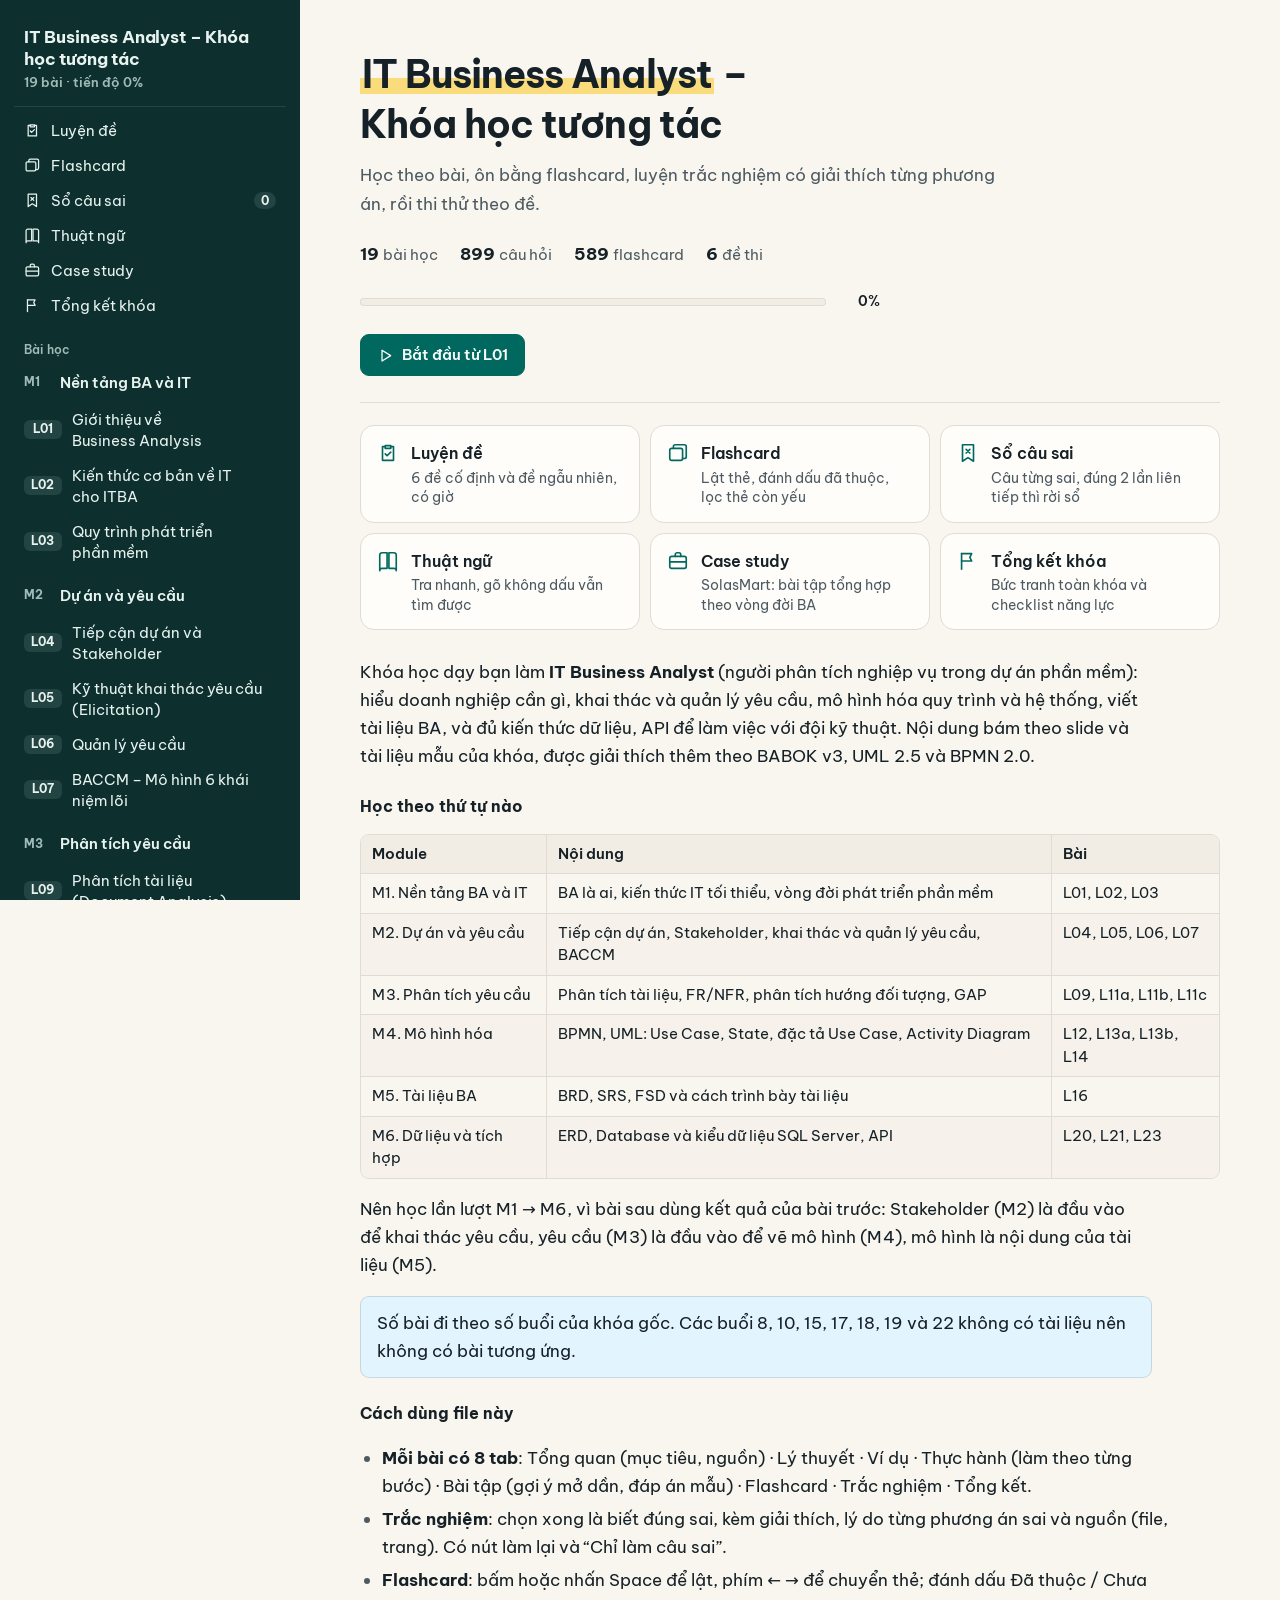
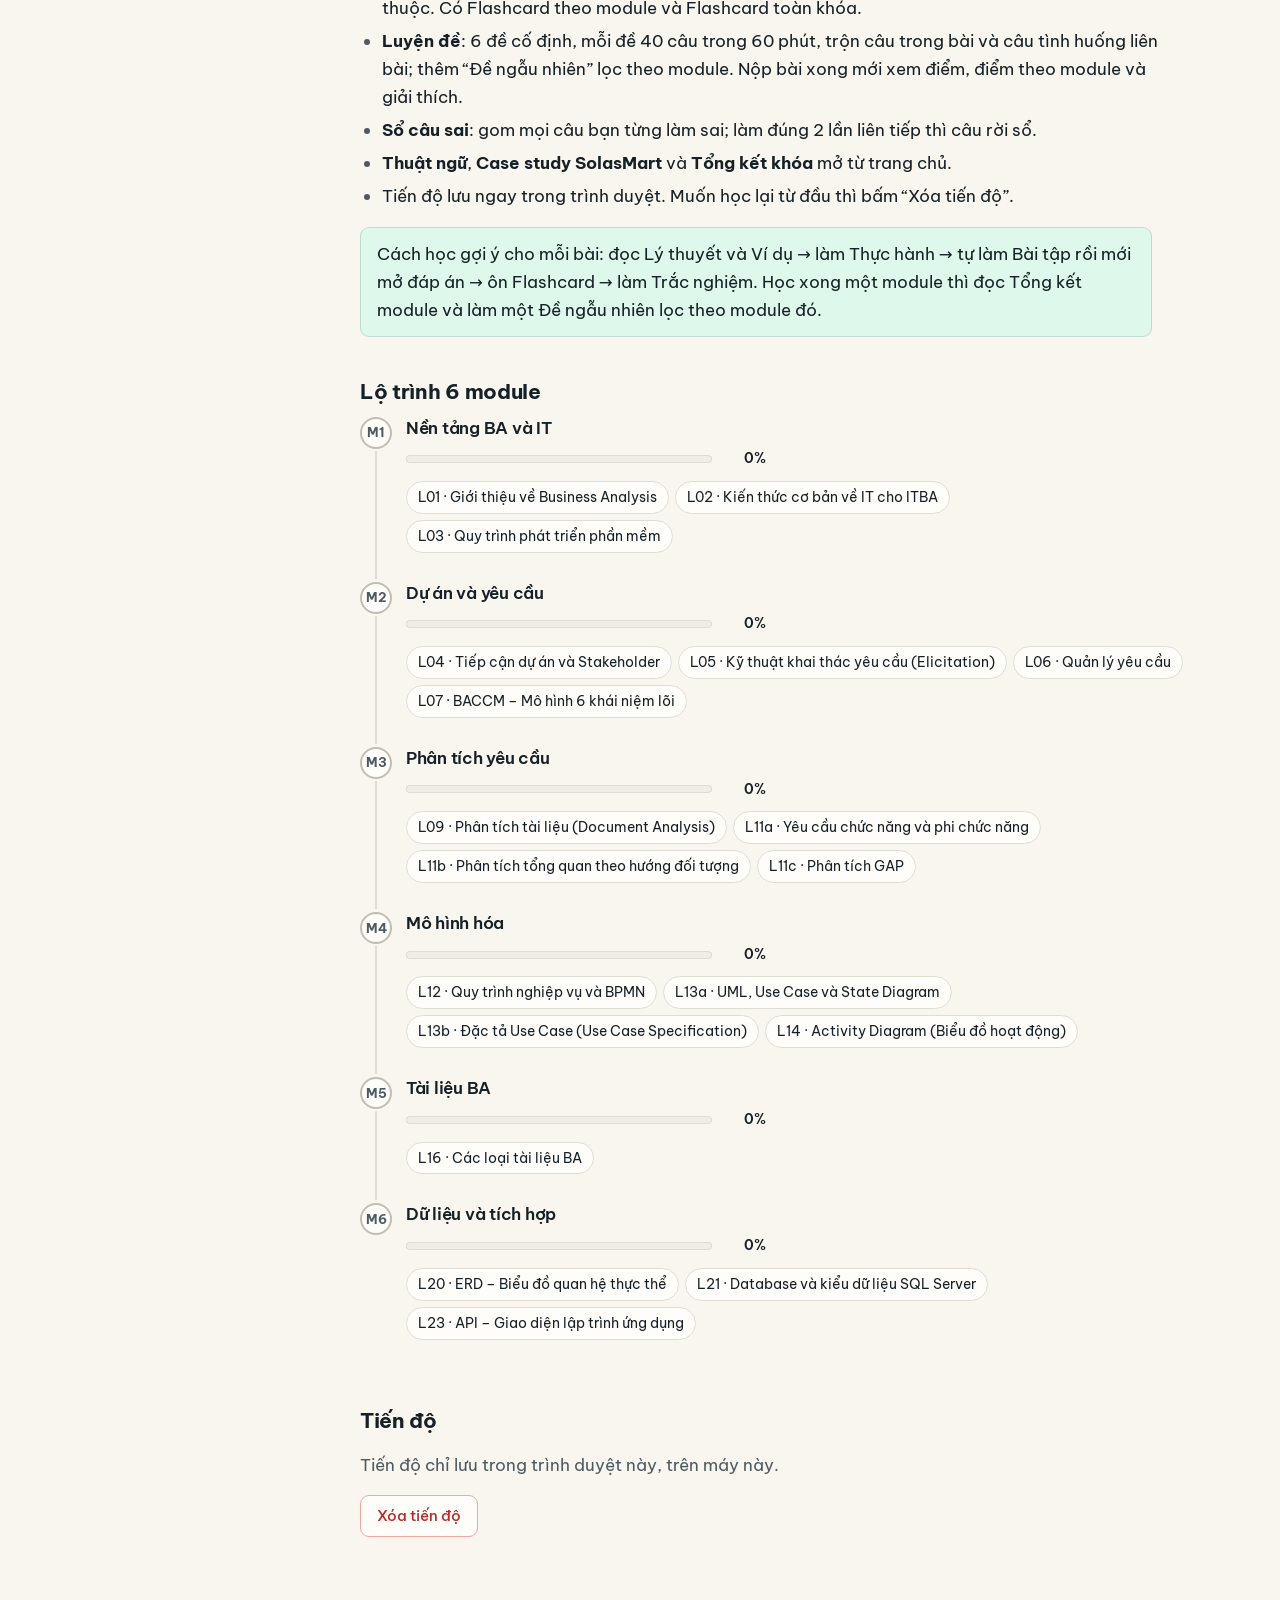
==== result/ITBA-khoa-hoc.html @ 6cdd4566 "Khóa học IT BA: HTML học tương tác 19 bài kèm Nghe giảng Lý thuyết, ví dụ, bài tập, flashcard, trắc " ====
<!doctype html>
<html lang="vi">
<head>
<meta charset="utf-8">
<meta name="viewport" content="width=device-width, initial-scale=1">
<title>IT Business Analyst – Khóa học</title>
<style>
@font-face{font-family:'Be Vietnam Pro';font-style:normal;font-display:swap;font-weight:400;src:url([data-uri]) format('woff2');unicode-range:U+0102-0103,U+0110-0111,U+0128-0129,U+0168-0169,U+01A0-01A1,U+01AF-01B0,U+0300-0301,U+0303-0304,U+0308-0309,U+0323,U+0329,U+1EA0-1EF9,U+20AB}
@font-face{font-family:'Be Vietnam Pro';font-style:normal;font-display:swap;font-weight:400;src:url([data-uri]) format('woff2');unicode-range:U+0100-02BA,U+02BD-02C5,U+02C7-02CC,U+02CE-02D7,U+02DD-02FF,U+0304,U+0308,U+0329,U+1D00-1DBF,U+1E00-1E9F,U+1EF2-1EFF,U+2020,U+20A0-20AB,U+20AD-20C0,U+2113,U+2C60-2C7F,U+A720-A7FF}
@font-face{font-family:'Be Vietnam Pro';font-style:normal;font-display:swap;font-weight:400;src:url([data-uri]) format('woff2');unicode-range:U+0000-00FF,U+0131,U+0152-0153,U+02BB-02BC,U+02C6,U+02DA,U+02DC,U+0304,U+0308,U+0329,U+2000-206F,U+20AC,U+2122,U+2191,U+2193,U+2212,U+2215,U+FEFF,U+FFFD}
@font-face{font-family:'Be Vietnam Pro';font-style:normal;font-display:swap;font-weight:500;src:url([data-uri]) format('woff2');unicode-range:U+0102-0103,U+0110-0111,U+0128-0129,U+0168-0169,U+01A0-01A1,U+01AF-01B0,U+0300-0301,U+0303-0304,U+0308-0309,U+0323,U+0329,U+1EA0-1EF9,U+20AB}
@font-face{font-family:'Be Vietnam Pro';font-style:normal;font-display:swap;font-weight:500;src:url([data-uri]) format('woff2');unicode-range:U+0100-02BA,U+02BD-02C5,U+02C7-02CC,U+02CE-02D7,U+02DD-02FF,U+0304,U+0308,U+0329,U+1D00-1DBF,U+1E00-1E9F,U+1EF2-1EFF,U+2020,U+20A0-20AB,U+20AD-20C0,U+2113,U+2C60-2C7F,U+A720-A7FF}
@font-face{font-family:'Be Vietnam Pro';font-style:normal;font-display:swap;font-weight:500;src:url([data-uri]) format('woff2');unicode-range:U+0000-00FF,U+0131,U+0152-0153,U+02BB-02BC,U+02C6,U+02DA,U+02DC,U+0304,U+0308,U+0329,U+2000-206F,U+20AC,U+2122,U+2191,U+2193,U+2212,U+2215,U+FEFF,U+FFFD}
@font-face{font-family:'Be Vietnam Pro';font-style:normal;font-display:swap;font-weight:600;src:url([data-uri]) format('woff2');unicode-range:U+0102-0103,U+0110-0111,U+0128-0129,U+0168-0169,U+01A0-01A1,U+01AF-01B0,U+0300-0301,U+0303-0304,U+0308-0309,U+0323,U+0329,U+1EA0-1EF9,U+20AB}
@font-face{font-family:'Be Vietnam Pro';font-style:normal;font-display:swap;font-weight:600;src:url([data-uri]) format('woff2');unicode-range:U+0100-02BA,U+02BD-02C5,U+02C7-02CC,U+02CE-02D7,U+02DD-02FF,U+0304,U+0308,U+0329,U+1D00-1DBF,U+1E00-1E9F,U+1EF2-1EFF,U+2020,U+20A0-20AB,U+20AD-20C0,U+2113,U+2C60-2C7F,U+A720-A7FF}
@font-face{font-family:'Be Vietnam Pro';font-style:normal;font-display:swap;font-weight:600;src:url([data-uri]) format('woff2');unicode-range:U+0000-00FF,U+0131,U+0152-0153,U+02BB-02BC,U+02C6,U+02DA,U+02DC,U+0304,U+0308,U+0329,U+2000-206F,U+20AC,U+2122,U+2191,U+2193,U+2212,U+2215,U+FEFF,U+FFFD}
@font-face{font-family:'Be Vietnam Pro';font-style:normal;font-display:swap;font-weight:700;src:url([data-uri]) format('woff2');unicode-range:U+0102-0103,U+0110-0111,U+0128-0129,U+0168-0169,U+01A0-01A1,U+01AF-01B0,U+0300-0301,U+0303-0304,U+0308-0309,U+0323,U+0329,U+1EA0-1EF9,U+20AB}
@font-face{font-family:'Be Vietnam Pro';font-style:normal;font-display:swap;font-weight:700;src:url([data-uri]) format('woff2');unicode-range:U+0100-02BA,U+02BD-02C5,U+02C7-02CC,U+02CE-02D7,U+02DD-02FF,U+0304,U+0308,U+0329,U+1D00-1DBF,U+1E00-1E9F,U+1EF2-1EFF,U+2020,U+20A0-20AB,U+20AD-20C0,U+2113,U+2C60-2C7F,U+A720-A7FF}
@font-face{font-family:'Be Vietnam Pro';font-style:normal;font-display:swap;font-weight:700;src:url([data-uri]) format('woff2');unicode-range:U+0000-00FF,U+0131,U+0152-0153,U+02BB-02BC,U+02C6,U+02DA,U+02DC,U+0304,U+0308,U+0329,U+2000-206F,U+20AC,U+2122,U+2191,U+2193,U+2212,U+2215,U+FEFF,U+FFFD}

:root{
  color-scheme:light;
  --font:'Be Vietnam Pro',system-ui,-apple-system,"Segoe UI",Roboto,Arial,sans-serif;
  --bg:oklch(97.4% .01 85);--surface:oklch(99.5% .004 85);--sunk:oklch(94.8% .013 85);
  --fg:oklch(24% .02 235);--muted:oklch(46% .02 235);--line:oklch(89.5% .013 85);--line-strong:oklch(80% .016 85);
  --primary:oklch(46% .09 185);--primary-hover:oklch(40% .09 185);--primary-fg:oklch(99% .005 185);--primary-soft:oklch(94% .03 185);
  --rail:oklch(28.5% .04 192);--rail-fg:oklch(95.5% .012 180);--rail-muted:oklch(77% .03 185);--rail-line:oklch(36% .04 192);
  --rail-hover:oklch(33% .045 192);--rail-active:oklch(38.5% .055 189);
  --mark:oklch(90% .12 92);--mark-fg:inherit;--mark-strong:oklch(78% .15 78);
  --ok:oklch(48% .12 150);--ok-bg:oklch(95.5% .04 150);--ok-line:oklch(76% .1 150);
  --bad:oklch(51% .17 27);--bad-bg:oklch(96% .028 27);--bad-line:oklch(80% .09 27);
  --note-bg:oklch(95.6% .022 230);--tip-bg:oklch(95.6% .032 165);--warn-bg:oklch(95.8% .05 85);
  --focus:oklch(63% .16 58);
  --shadow:0 1px 2px oklch(30% .02 235 / .06),0 6px 18px -6px oklch(30% .02 235 / .12);
  --shadow-lg:0 2px 4px oklch(30% .02 235 / .06),0 18px 40px -12px oklch(30% .02 235 / .22);
  --r:14px;--r-sm:9px;--ease:cubic-bezier(.16,1,.3,1);
}
@media (prefers-color-scheme:dark){:root{
  color-scheme:dark;
  --bg:oklch(18.5% .013 210);--surface:oklch(22.5% .015 210);--sunk:oklch(16.5% .012 210);
  --fg:oklch(93.5% .01 200);--muted:oklch(73% .016 200);--line:oklch(31% .016 210);--line-strong:oklch(41% .02 210);
  --primary:oklch(76% .1 183);--primary-hover:oklch(82% .1 183);--primary-fg:oklch(19% .03 195);--primary-soft:oklch(30% .045 190);
  --rail:oklch(14.8% .018 200);--rail-fg:oklch(93% .012 185);--rail-muted:oklch(70% .025 190);--rail-line:oklch(24% .025 200);
  --rail-hover:oklch(21% .03 195);--rail-active:oklch(26.5% .045 190);
  --mark:oklch(46% .09 85);--mark-fg:oklch(97% .02 90);--mark-strong:oklch(80% .14 82);
  --ok:oklch(78% .13 150);--ok-bg:oklch(27% .05 152);--ok-line:oklch(46% .09 150);
  --bad:oklch(76% .13 27);--bad-bg:oklch(28% .055 27);--bad-line:oklch(49% .11 27);
  --note-bg:oklch(26.5% .03 232);--tip-bg:oklch(26.5% .035 168);--warn-bg:oklch(28.5% .045 82);
  --focus:oklch(80% .15 75);
  --shadow:0 1px 2px oklch(0% 0 0 / .3),0 8px 20px -8px oklch(0% 0 0 / .45);
  --shadow-lg:0 2px 6px oklch(0% 0 0 / .35),0 24px 48px -16px oklch(0% 0 0 / .6);
}}
*{box-sizing:border-box}
html{-webkit-text-size-adjust:100%;scrollbar-color:var(--line-strong) transparent}
body{margin:0;background:var(--bg);color:var(--fg);font:400 16.5px/1.7 var(--font);font-feature-settings:"kern";-webkit-font-smoothing:antialiased;caret-color:var(--primary);accent-color:var(--primary)}
::selection{background:var(--mark);color:var(--mark-fg)}
a{color:var(--primary);text-underline-offset:.2em;text-decoration-thickness:1px}
a:hover{color:var(--primary-hover)}
:focus-visible{outline:2.5px solid var(--focus);outline-offset:2px;border-radius:6px}
[tabindex="-1"]:focus{outline:none}
button,input,select{font:inherit;color:inherit}
h1,h2,h3{line-height:1.3;text-wrap:balance;letter-spacing:-.015em}
h1{font-size:clamp(1.6rem,1.2rem + 1.4vw,2.1rem);font-weight:700;margin:.15em 0 .35em;letter-spacing:-.025em}
h2{font-size:1.3rem;font-weight:700;margin:2em 0 .55em}
h3{font-size:1.08rem;font-weight:600;margin:1.5em 0 .4em}
p,li{text-wrap:pretty}
svg.i{width:1.15em;height:1.15em;flex:none;vertical-align:-.2em;fill:none;stroke:currentColor;stroke-width:1.8;stroke-linecap:round;stroke-linejoin:round}
.tnum,.pct,.pc,.timer{font-variant-numeric:tabular-nums}

/* ---------- khung ---------- */
.layout{display:grid;grid-template-columns:300px minmax(0,1fr);min-height:100vh}
#side{background:var(--rail);color:var(--rail-fg);padding:20px 14px 48px;position:sticky;top:0;height:100vh;overflow-y:auto;font-size:14.5px;line-height:1.45;scrollbar-color:var(--rail-line) transparent}
#side a{display:flex;align-items:center;gap:10px;padding:7px 10px;border-radius:var(--r-sm);color:var(--rail-fg);text-decoration:none;transition:background .15s}
#side a:hover{background:var(--rail-hover)}
#side a[aria-current]{background:var(--rail-active);font-weight:600}
#side a[aria-current] .lid{background:var(--mark-strong);color:oklch(22% .03 80)}
#side .brand{display:block;padding:6px 10px 14px;margin-bottom:6px;border-bottom:1px solid var(--rail-line);border-radius:0}
#side .brand b{display:block;font-size:17px;line-height:1.3;letter-spacing:-.01em}
#side .brand small{display:block;color:var(--rail-muted);font-size:13px;margin-top:3px}
#side .brand[aria-current]{background:none}
#side .grp{margin:18px 10px 6px;font-size:12px;font-weight:600;letter-spacing:.02em;color:var(--rail-muted)}
#side ul{list-style:none;margin:2px 0 8px;padding:0}
#side .mod{margin-top:4px}
#side .mod>a{font-weight:600;color:var(--rail-fg)}
#side .mid{font-size:12px;font-weight:700;color:var(--rail-muted);min-width:2.2em}
#side .lid{flex:none;font-size:11.5px;font-weight:700;padding:1px 6px;border-radius:6px;background:var(--rail-line);color:var(--rail-fg);min-width:3.3em;text-align:center}
#side .lt{flex:1;min-width:0}
#side .pc{flex:none;font-size:12px;color:var(--rail-muted)}
#side .pc.full{color:var(--mark-strong)}
#side .cnt{margin-left:auto;font-size:12px;font-weight:700;padding:0 7px;border-radius:99px;background:var(--rail-line)}
#side .cnt.hot{background:var(--mark-strong);color:oklch(22% .03 80)}
#side li.dim{padding:7px 10px;color:var(--rail-muted);font-style:italic}
main{padding:36px 48px 96px;min-width:0;overflow-wrap:break-word}
.wrap{max-width:860px;margin:0 auto}
.topbar,.scrim{display:none}
@media (max-width:959px){
  .layout{display:block}
  .topbar{display:flex;align-items:center;gap:12px;padding:8px 16px;background:var(--rail);color:var(--rail-fg);position:sticky;top:0;z-index:15}
  .topbar .btn{background:transparent;color:var(--rail-fg);border-color:var(--rail-line);flex:none;white-space:nowrap}
  .topbar b{white-space:nowrap;overflow:hidden;text-overflow:ellipsis;font-size:15px}
  #side{position:fixed;inset:0 auto 0 0;width:min(330px,88vw);z-index:30;transform:translateX(-105%);visibility:hidden;transition:transform .25s var(--ease),visibility .25s}
  body.nav-open #side{transform:none;visibility:visible;box-shadow:var(--shadow-lg)}
  body.nav-open .scrim{display:block;position:fixed;inset:0;z-index:20;background:oklch(15% .02 200 / .45)}
  main{padding:20px 16px 72px}
}
.muted{color:var(--muted)}
.small{font-size:14px}
.crumb{margin:0 0 2px;font-size:14px;color:var(--muted)}
.crumb a{color:var(--muted)}
.row{display:flex;flex-wrap:wrap;gap:8px;align-items:center;margin:14px 0}

/* ---------- nút ---------- */
.btn{display:inline-flex;align-items:center;justify-content:center;gap:8px;min-height:42px;padding:8px 16px;border:1px solid var(--line-strong);border-radius:var(--r-sm);background:var(--surface);color:var(--fg);cursor:pointer;text-decoration:none;font-size:15px;font-weight:500;line-height:1.25;transition:background .15s,border-color .15s,transform .1s}
.btn:hover:not(:disabled){border-color:var(--primary);color:var(--fg)}
.btn:active:not(:disabled){transform:translateY(1px)}
.btn.primary{background:var(--primary);color:var(--primary-fg);border-color:var(--primary);font-weight:600}
.btn.primary:hover:not(:disabled){background:var(--primary-hover);border-color:var(--primary-hover);color:var(--primary-fg)}
.btn[aria-pressed=true]{background:var(--primary-soft);border-color:var(--primary);font-weight:600}
.btn.ok{color:var(--ok);border-color:var(--ok-line)}
.btn.ok:hover:not(:disabled){background:var(--ok-bg);border-color:var(--ok)}
.btn.bad,.btn.danger{color:var(--bad);border-color:var(--bad-line)}
.btn.bad:hover:not(:disabled),.btn.danger:hover:not(:disabled){background:var(--bad-bg);border-color:var(--bad)}
.btn:disabled{opacity:.45;cursor:default}
.btn.ghost{border-color:transparent;background:transparent}

/* ---------- khối ---------- */
.card{background:var(--surface);border:1px solid var(--line);border-radius:var(--r);padding:20px 22px;margin:16px 0}
.card>h2:first-child,.card>h3:first-child{margin-top:0}
.tag{display:inline-flex;align-items:center;font-size:12.5px;font-weight:600;line-height:1.7;padding:0 9px;border-radius:99px;background:var(--sunk);color:var(--muted);vertical-align:middle;white-space:nowrap}
.tag.lv-apdung{background:var(--warn-bg);color:var(--fg)}
.lbl{margin:0 0 6px;font-size:13px;font-weight:600;color:var(--muted)}
.src{font-size:13.5px;color:var(--muted);margin:12px 0 0}
.prog{display:flex;align-items:center;gap:12px}
.pbar{flex:1;height:8px;background:var(--sunk);border-radius:99px;overflow:hidden;min-width:60px;box-shadow:inset 0 0 0 1px var(--line)}
.pbar span{display:block;height:100%;background:var(--primary);border-radius:99px;transition:width .6s var(--ease)}
.pct{font-size:14px;font-weight:600;min-width:3em;text-align:right}

/* trang chủ */
.hero{padding:8px 0 26px;border-bottom:1px solid var(--line);margin-bottom:8px}
.hero h1{font-size:clamp(1.8rem,1.3rem + 1.6vw,2.4rem);max-width:24ch;margin-bottom:.3em}
.hero h1 mark{background:linear-gradient(transparent 58%,var(--mark) 58%,var(--mark) 92%,transparent 92%);color:inherit;padding:0 .05em}
.hero .lead{font-size:1.08rem;color:var(--muted);max-width:60ch;margin:0 0 20px}
.hero .prog{max-width:520px;margin:0 0 20px}
.hero .stats{display:flex;flex-wrap:wrap;gap:6px 22px;margin:0 0 22px;padding:0;list-style:none;font-size:14.5px;color:var(--muted)}
.hero .stats b{color:var(--fg);font-size:1.05rem;margin-right:4px}
.tools{display:grid;grid-template-columns:repeat(auto-fill,minmax(220px,1fr));gap:10px;margin:22px 0 6px}
.tools a{display:grid;grid-template-columns:auto 1fr;gap:2px 12px;align-items:start;padding:14px 16px;border:1px solid var(--line);border-radius:var(--r);background:var(--surface);text-decoration:none;color:var(--fg);transition:border-color .15s,box-shadow .2s,transform .2s var(--ease)}
.tools a:hover{border-color:var(--primary);box-shadow:var(--shadow);transform:translateY(-1px);color:var(--fg)}
.tools svg.i{grid-row:span 2;width:22px;height:22px;margin-top:2px;color:var(--primary)}
.tools b{font-weight:600;font-size:15.5px}
.tools span{font-size:13.5px;color:var(--muted);line-height:1.45}
.road{list-style:none;margin:8px 0 0;padding:0;position:relative}
.road>li{position:relative;padding:0 0 26px 46px}
.road>li::before{content:"";position:absolute;left:15px;top:34px;bottom:0;width:2px;background:var(--line)}
.road>li:last-child::before{display:none}
.road .dot{position:absolute;left:0;top:0;width:32px;height:32px;border-radius:50%;display:grid;place-items:center;font-size:12.5px;font-weight:700;background:var(--surface);border:2px solid var(--line-strong);color:var(--muted)}
.road .dot.go{border-color:var(--primary);color:var(--primary)}
.road .dot.full{background:var(--primary);border-color:var(--primary);color:var(--primary-fg)}
.road h3{margin:3px 0 8px;font-size:1.08rem}
.road h3 a{color:var(--fg);text-decoration:none}
.road h3 a:hover{color:var(--primary)}
.road .prog{max-width:360px;margin-bottom:10px}
.chips{display:flex;flex-wrap:wrap;gap:6px;margin:0;padding:0;list-style:none}
.chips a,.chips span{display:inline-flex;align-items:center;gap:6px;padding:4px 11px;border:1px solid var(--line);border-radius:99px;font-size:13.5px;text-decoration:none;color:var(--fg);background:var(--surface)}
.chips a:hover{border-color:var(--primary)}
.chips b{font-size:12px;color:var(--muted)}
.chips a.full b{color:var(--ok)}
.resume{display:flex;flex-wrap:wrap;gap:10px;align-items:center}

/* trang bài */
.lhead{margin-bottom:6px}
.lhead h1 .lidb{display:inline-block;font-size:.55em;vertical-align:.3em;padding:2px 9px;border-radius:8px;background:var(--mark);color:var(--mark-fg);margin-right:6px;letter-spacing:0;font-weight:700}
.meta{display:flex;flex-wrap:wrap;gap:4px 16px;margin:0;font-size:14px;color:var(--muted)}
.tabs{display:flex;gap:2px;margin:20px 0 26px;border-bottom:1px solid var(--line);overflow-x:auto;scrollbar-width:none;position:sticky;top:0;z-index:6;background:var(--bg)}
.tabs::-webkit-scrollbar{display:none}
.tabs a{flex:none;display:inline-flex;align-items:center;gap:6px;padding:10px 9px 11px;text-decoration:none;color:var(--muted);font-size:14.5px;font-weight:500;border-bottom:2.5px solid transparent;margin-bottom:-1px;white-space:nowrap}
.tabs a:hover{color:var(--fg)}
.tabs a[aria-current]{color:var(--fg);border-bottom-color:var(--primary);font-weight:600}
.tabs small{font-size:11.5px;font-weight:600;padding:0 6px;border-radius:99px;background:var(--sunk);color:var(--muted)}
@media (max-width:959px){.tabs{position:static}}

/* nội dung bài */
.prose>:first-child{margin-top:0}
.prose>:last-child{margin-bottom:0}
.prose p,.prose li{max-width:72ch}
.prose ul,.prose ol{padding-left:1.35em}
.prose li{margin:.3em 0}
.prose li::marker{color:var(--muted)}
.prose h4{font-size:1rem;margin:1.4em 0 .4em}
.prose h5{font-size:.95rem;margin:1.2em 0 .3em;color:var(--muted)}
.prose table{border-collapse:separate;border-spacing:0;width:100%;font-size:14.5px;line-height:1.55;border:1px solid var(--line);border-radius:var(--r-sm);overflow:hidden}
.prose th,.prose td{padding:8px 11px;text-align:left;vertical-align:top;border-bottom:1px solid var(--line);border-right:1px solid var(--line)}
.prose tr>:last-child{border-right:0}
.prose tbody tr:last-child>*,.prose table>tr:last-child>*{border-bottom:0}
.prose th{background:var(--sunk);font-weight:600}
.prose tbody tr:nth-child(even) td{background:color-mix(in oklch,var(--sunk) 45%,transparent)}
.tw{overflow-x:auto;margin:14px 0}
.prose pre{overflow-x:auto;background:var(--sunk);border:1px solid var(--line);padding:12px 14px;border-radius:var(--r-sm);font-size:13.5px;line-height:1.55}
.prose code{font-family:ui-monospace,"Cascadia Code",Consolas,monospace;font-size:.88em;background:var(--sunk);padding:.1em .35em;border-radius:5px}
.prose pre code{background:none;padding:0}
.prose blockquote{margin:14px 0;padding:10px 16px;background:var(--sunk);border-radius:var(--r-sm);color:var(--muted);font-style:italic}
.prose :is(p,div,ul,ol,blockquote).note,.prose :is(p,div,ul,ol,blockquote).tip,.prose :is(p,div,ul,ol,blockquote).warn,.prose div.key,.prose p.key{padding:12px 16px;border-radius:var(--r-sm);border:1px solid transparent}
.prose :is(p,div,ul,ol,blockquote).note{background:var(--note-bg);border-color:color-mix(in oklch,var(--note-bg) 70%,var(--fg) 12%)}
.prose :is(p,div,ul,ol,blockquote).tip{background:var(--tip-bg);border-color:color-mix(in oklch,var(--tip-bg) 70%,var(--fg) 12%)}
.prose :is(p,div,ul,ol,blockquote).warn{background:var(--warn-bg);border-color:color-mix(in oklch,var(--warn-bg) 70%,var(--fg) 14%)}
.prose div.key,.prose p.key{background:var(--warn-bg);font-weight:500}
.prose :is(ul,ol):is(.note,.tip,.warn,.key){padding-left:2.2em}
mark,span.key,b.key,strong.key,em.key{background:linear-gradient(transparent 12%,var(--mark) 12%,var(--mark) 90%,transparent 90%);color:var(--mark-fg);padding:0 .15em;border-radius:2px}
figure{margin:22px 0;text-align:center}
figure img{max-width:100%;height:auto;border-radius:var(--r-sm);border:1px solid var(--line);background:#fff;box-shadow:var(--shadow)}
figure.noimg img{display:none}
figcaption{font-size:13.5px;color:var(--muted);margin-top:8px}
.sec{padding-bottom:6px}
.sec+.sec{border-top:1px solid var(--line);margin-top:30px;padding-top:2px}
.sec>h2{margin-top:1.1em}
.ex{position:relative}
.ex .done-badge{display:none}
.ex.done .done-badge{display:inline-flex;align-items:center;gap:5px;font-size:12.5px;font-weight:600;color:var(--ok);background:var(--ok-bg);padding:1px 9px;border-radius:99px;margin-left:8px;vertical-align:middle}
.ex.done{border-color:var(--ok-line)}
.hint,.answer{border-radius:var(--r-sm);padding:12px 16px;margin:12px 0}
.hint{background:var(--note-bg)}
.answer{background:var(--tip-bg)}
.steps{counter-reset:s;list-style:none;padding-left:0!important}
.steps li{counter-increment:s;position:relative;padding-left:40px;margin:12px 0}
.steps li::before{content:counter(s);position:absolute;left:0;top:.1em;width:26px;height:26px;border-radius:50%;background:var(--primary-soft);color:var(--primary);font-size:13px;font-weight:700;display:grid;place-items:center}

/* ---------- trắc nghiệm ---------- */
.qbar{position:sticky;top:46px;z-index:5;background:var(--bg);border-bottom:1px solid var(--line);padding:8px 0;display:flex;flex-wrap:wrap;gap:6px 16px;align-items:center;justify-content:space-between}
.qbar .row{margin:0}
.score{margin:0;font-weight:600;font-size:15px}
@media (max-width:959px){.qbar{top:58px}}
.q{background:var(--surface);border:1px solid var(--line);border-radius:var(--r);padding:18px 22px 20px;margin:18px 0;transition:border-color .2s}
.q.is-ok{border-color:var(--ok-line)}
.q.is-bad{border-color:var(--bad-line)}
.qhead{display:flex;flex-wrap:wrap;align-items:center;gap:6px;margin:0 0 10px;font-size:14px}
.qhead b{margin-right:6px;font-size:14.5px}
.q>.prose{font-size:1.03rem;font-weight:500}
.opt{display:grid;grid-template-columns:30px minmax(0,1fr);column-gap:12px;align-items:start;width:100%;text-align:left;padding:11px 14px;margin:8px 0;background:var(--surface);color:var(--fg);border:1.5px solid var(--line);border-radius:var(--r-sm);cursor:pointer;line-height:1.5;transition:border-color .15s,background .15s}
.opt:hover:not(:disabled){border-color:var(--primary);background:color-mix(in oklch,var(--primary-soft) 40%,var(--surface))}
.opt .mk{width:28px;height:28px;border-radius:50%;border:1.5px solid var(--line-strong);display:grid;place-items:center;font-weight:700;font-size:13px;color:var(--muted);margin-top:-1px}
.opt .ot{padding-top:1px}
.opt .st{grid-column:2;display:flex;align-items:center;gap:5px;font-size:13.5px;font-weight:600;margin-top:4px}
.opt .st:empty{display:none}
.opt[aria-pressed=true]{border-color:var(--primary);background:var(--primary-soft)}
.opt[aria-pressed=true] .mk{background:var(--primary);border-color:var(--primary);color:var(--primary-fg)}
.opt:disabled{cursor:default}
.opt.right{border-color:var(--ok-line);background:var(--ok-bg)}
.opt.right .mk{background:var(--ok);border-color:var(--ok);color:var(--surface)}
.opt.right .st{color:var(--ok)}
.opt.wrong{border-color:var(--bad-line);background:var(--bad-bg)}
.opt.wrong .mk{background:var(--bad);border-color:var(--bad);color:var(--surface)}
.opt.wrong .st{color:var(--bad)}
.fb .lbl{margin-top:12px}
.fb{margin-top:16px;padding:14px 16px;border-radius:var(--r-sm);background:var(--sunk)}
.verdict{display:flex;align-items:center;gap:8px;font-weight:700;font-size:1.02rem;margin:0 0 6px}
.is-ok .verdict{color:var(--ok)}
.is-bad .verdict{color:var(--bad)}
.why{padding-left:1.2em;margin:4px 0}
.why li{margin:6px 0}
.msg{display:flex;align-items:center;gap:6px;font-weight:600;color:var(--bad);margin:0}
.msg:empty{display:none}
.note2{font-size:13.5px;font-weight:600;margin:10px 0 0;color:var(--muted)}
.only-wrong .q.is-ok{display:none}
.exambar{position:sticky;top:0;z-index:5;display:flex;flex-wrap:wrap;gap:8px 18px;align-items:center;background:var(--bg);padding:10px 0;border-bottom:1px solid var(--line)}
@media (max-width:959px){.exambar{top:58px}}
.timer{display:inline-flex;align-items:center;gap:6px;font-weight:700;font-size:1.15rem}
.timer.low{color:var(--bad)}
.answered{color:var(--muted)}
.exambar .btn{margin-left:auto}
.big{font-size:2.2rem;font-weight:700;margin:4px 0;letter-spacing:-.02em}
.cards{list-style:none;padding:0;display:grid;grid-template-columns:repeat(auto-fill,minmax(220px,1fr));gap:12px}
.cards .card{margin:0;display:flex;flex-direction:column;gap:6px}
.cards .card h3{margin:0}
.cards .card .btn{margin-top:auto;align-self:flex-start}
fieldset{border:1px solid var(--line);border-radius:var(--r-sm);padding:10px 16px;margin:0 0 12px}
legend{font-weight:600;font-size:14.5px;padding:0 6px}
.chk{display:flex;gap:10px;align-items:flex-start;padding:4px 0;cursor:pointer}
.chk input{margin-top:.38em;width:18px;height:18px;flex:none}
.field{display:flex;flex-wrap:wrap;gap:10px;align-items:center;margin:12px 0;font-weight:500}
.field input,.field select{min-height:42px;padding:8px 12px;border:1px solid var(--line-strong);border-radius:var(--r-sm);background:var(--surface);max-width:100%;font-weight:400}
.field input{flex:1;min-width:0}
.field input:focus,.field select:focus{border-color:var(--primary);outline:none;box-shadow:0 0 0 3px var(--primary-soft)}

/* ---------- flashcard (khoảnh khắc chuyển động duy nhất: lật thẻ) ---------- */
.fc-stage{perspective:1600px;margin:12px 0}
.fc-card{display:grid;cursor:pointer;transform-style:preserve-3d;transition:transform .55s var(--ease);min-height:260px}
.fc-card.flipped{transform:rotateY(180deg)}
.fc-face{grid-area:1/1;backface-visibility:hidden;-webkit-backface-visibility:hidden;background:var(--surface);border:1px solid var(--line);border-radius:18px;padding:26px 28px;display:flex;flex-direction:column;justify-content:center;box-shadow:var(--shadow)}
.fc-face.fc-back{transform:rotateY(180deg);background:linear-gradient(var(--surface),var(--surface)) padding-box;border-color:var(--primary)}
.fc-face .lbl{display:flex;justify-content:space-between;gap:10px}
.fc-front-txt{font-size:clamp(1.35rem,1.1rem + 1vw,1.75rem);font-weight:700;text-align:center;margin:auto 0;letter-spacing:-.015em;text-wrap:balance}
.fc-front-txt+.fc-hint{text-align:center;font-size:13px;color:var(--muted);margin:14px 0 0}
.fc-stat{display:flex;align-items:center;gap:12px;margin:6px 0 0}
.fc-stat .pbar{max-width:220px}
.fc-nav{display:grid;grid-template-columns:auto 1fr auto;gap:8px;align-items:center}
.fc-nav .mid{display:flex;justify-content:center;gap:8px;flex-wrap:wrap}
.kbd{font-size:12.5px;color:var(--muted)}
kbd{font-family:inherit;font-size:12px;font-weight:600;padding:1px 6px;border:1px solid var(--line-strong);border-bottom-width:2px;border-radius:5px;background:var(--surface)}

/* thuật ngữ */
.gl{margin:0}
.gi{padding:12px 0;border-bottom:1px solid var(--line)}
.gi dt{font-weight:600}
.gi dt a{text-decoration:none}
.gi dd{margin:3px 0 0;color:var(--fg)}
.vi{font-weight:400;color:var(--muted)}
.lessons{list-style:none;padding:0}
.lessons li{margin:8px 0}
/* ---------- nghe giảng: sân khấu bảng đen + giọng đọc ---------- */
[hidden]{display:none!important}
.stage{position:relative;background:var(--rail);color:var(--rail-fg);border-radius:18px;overflow:hidden;min-height:min(500px,62vw);padding:26px 32px 74px;box-shadow:var(--shadow-lg);display:grid;scroll-margin-top:64px}
.stage a{color:var(--mark-strong)}
.scene{display:grid;grid-template-rows:auto auto 1fr;gap:4px;min-width:0}
.scene.in{animation:scIn .55s var(--ease)}
@keyframes scIn{from{opacity:0;transform:translateX(22px)}}
.sc-k{margin:0;font-size:13px;font-weight:600;color:var(--rail-muted);display:flex;gap:10px;flex-wrap:wrap}
.sc-h{margin:2px 0 14px;font-size:clamp(1.3rem,1rem + 1.1vw,1.8rem);color:var(--rail-fg);max-width:30ch}
.sc-body{display:grid;gap:26px;align-items:start;min-height:0;padding-top:8px}
.scene.has-img .sc-body{grid-template-columns:minmax(0,1fr) minmax(0,1.15fr)}
.sc-pts{list-style:none;margin:0;padding:0;display:grid;gap:14px;align-content:start}
.sc-pts li{position:relative;padding-left:22px;font-size:clamp(1rem,.92rem + .35vw,1.14rem);line-height:1.5;opacity:0;transform:translateY(10px);transition:opacity .5s var(--ease),transform .5s var(--ease)}
.sc-pts li::before{content:"";position:absolute;left:0;top:.62em;width:9px;height:9px;border-radius:50%;background:var(--rail-line);transition:background .3s}
.sc-pts li.on{opacity:1;transform:none}
.sc-pts li.on::before{background:var(--rail-muted)}
.sc-pts li.now::before{background:var(--mark-strong)}
.sc-pts li.now span{background:linear-gradient(transparent 62%,color-mix(in oklch,var(--mark-strong) 42%,transparent) 62%,color-mix(in oklch,var(--mark-strong) 42%,transparent) 94%,transparent 94%)}
.sc-img{margin:0;display:grid;place-items:center;min-height:0}
.sc-img img{max-width:100%;max-height:340px;object-fit:contain;border-radius:10px;background:#fff;border:0;box-shadow:0 10px 30px -12px oklch(0% 0 0 / .55)}
.cap{position:absolute;left:50%;bottom:16px;transform:translateX(-50%);width:max-content;max-width:calc(100% - 40px);margin:0;padding:6px 14px;border-radius:8px;background:oklch(10% .02 200 / .78);color:oklch(98% 0 0);font-size:15px;line-height:1.45;text-align:center;text-wrap:balance}
.cap:empty{display:none}
.cover{position:absolute;inset:0;z-index:2;display:flex;flex-direction:column;align-items:center;justify-content:center;gap:12px;padding:24px;text-align:center;background:oklch(18% .03 195 / .72);backdrop-filter:blur(3px)}
.cover[hidden]{display:none}
.cover .btn.big{min-height:54px;padding:10px 26px;font-size:1.08rem;border-radius:99px}
.cover .btn.big svg.i{fill:currentColor}
.cover .row{justify-content:center}
.cover p{margin:0;max-width:52ch}
.cover .end-t{font-size:1.4rem;font-weight:700}
.ctl{display:flex;align-items:center;gap:8px;flex-wrap:wrap;margin:12px 0 6px;padding:8px 12px;background:var(--surface);border:1px solid var(--line);border-radius:var(--r)}
.ctl .btn{min-height:40px;padding:6px 10px}
.ctl .pp{width:44px;height:44px;padding:0;border-radius:50%}
.ctl .pp svg.i{fill:currentColor}
.seek{position:relative;flex:1;min-width:150px;display:flex;align-items:center;height:32px}
.seek input{width:100%;margin:0;cursor:pointer}
.seek .tick{position:absolute;top:3px;width:4px;height:9px;border-radius:2px;background:var(--mark-strong);transform:translateX(-50%);pointer-events:none}
.tm{font-size:14px;color:var(--muted);min-width:7.6em;text-align:center}
.ctl select{min-height:40px;padding:4px 8px;border:1px solid var(--line-strong);border-radius:var(--r-sm);background:var(--surface)}
.toc{list-style:none;margin:6px 0 0;padding:0;display:grid;gap:2px}
.toc button{display:flex;align-items:center;gap:12px;width:100%;padding:9px 12px;border:0;border-radius:var(--r-sm);background:none;color:var(--fg);text-align:left;cursor:pointer;font-size:15px;line-height:1.4}
.toc button:hover{background:var(--sunk)}
.toc .now button{background:var(--primary-soft);font-weight:600}
.toc .t{flex:none;min-width:3.2em;font-size:13.5px;color:var(--muted)}
.toc .h{flex:1;min-width:0}
.toc .tag{flex:none}
.pop{position:fixed;inset:0;z-index:40;display:grid;place-items:center;padding:16px;background:oklch(15% .02 200 / .55)}
.pop[hidden]{display:none}
.pop-box{width:min(740px,100%);max-height:calc(100vh - 32px);overflow:auto;background:var(--bg);border-radius:18px;box-shadow:var(--shadow-lg);padding:20px 24px 0;animation:popIn .35s var(--ease)}
@keyframes popIn{from{opacity:0;transform:translateY(14px) scale(.98)}}
.pop-box .lbl{display:flex;align-items:center;gap:8px;font-size:14px;color:var(--primary)}
.pop-box .q{margin:12px 0}
.pop-foot{position:sticky;bottom:0;display:flex;justify-content:flex-end;gap:8px;padding:12px 0 16px;background:var(--bg);border-top:1px solid var(--line)}
.pop-foot .btn svg.i{fill:currentColor}
@media (max-width:700px){
  .stage{min-height:0;padding:18px 18px 70px;scroll-margin-top:72px}
  .scene.has-img .sc-body{grid-template-columns:1fr;gap:18px}
  .sc-img img{max-height:200px}
  .seek{order:-1;flex-basis:100%}
  .ctl{gap:2px;padding:6px}
  .ctl .btn{padding:6px 6px}
  .ctl select{padding:4px 2px}
  .tm{min-width:0;margin-right:auto;font-size:13px}
  .lsn .kbd{display:none}
  .pop{padding:0;align-items:end}
  .pop-box{border-radius:18px 18px 0 0;max-height:92vh;padding:16px 16px 0}
}
@media (prefers-reduced-motion:reduce){*,*::before,*::after{transition:none!important;animation:none!important}}
@media print{#side,.topbar,.tabs,.qbar,.row,.ctl,.cover,.pop{display:none!important}.layout{display:block}}
</style>
</head>
<body>
<div class="topbar"><button class="btn" id="navbtn" aria-expanded="false" aria-controls="side"><svg class="i" viewBox="0 0 24 24" aria-hidden="true"><path d="M4 6h16M4 12h16M4 18h16"/></svg>Mục lục</button><b id="toptitle"></b></div>
<div class="layout">
  <nav id="side" aria-label="Mục lục khóa học"></nav>
  <main id="main"></main>
</div>
<div class="scrim" id="scrim"></div>
<noscript><p>Cần bật JavaScript để dùng khóa học.</p></noscript>
<script>const COURSE = {"course":{"title":"IT Business Analyst – Khóa học tương tác","intro_html":"<p>Khóa học dạy bạn làm <b>IT Business Analyst<\/b> (người phân tích nghiệp vụ trong dự án phần mềm): hiểu doanh nghiệp cần gì, khai thác và quản lý yêu cầu, mô hình hóa quy trình và hệ thống, viết tài liệu BA, và đủ kiến thức dữ liệu, API để làm việc với đội kỹ thuật. Nội dung bám theo slide và tài liệu mẫu của khóa, được giải thích thêm theo BABOK v3, UML 2.5 và BPMN 2.0.<\/p><h4>Học theo thứ tự nào<\/h4><table><thead><tr><th>Module<\/th><th>Nội dung<\/th><th>Bài<\/th><\/tr><\/thead><tbody><tr><td>M1. Nền tảng BA và IT<\/td><td>BA là ai, kiến thức IT tối thiểu, vòng đời phát triển phần mềm<\/td><td>L01, L02, L03<\/td><\/tr><tr><td>M2. Dự án và yêu cầu<\/td><td>Tiếp cận dự án, Stakeholder, khai thác và quản lý yêu cầu, BACCM<\/td><td>L04, L05, L06, L07<\/td><\/tr><tr><td>M3. Phân tích yêu cầu<\/td><td>Phân tích tài liệu, FR/NFR, phân tích hướng đối tượng, GAP<\/td><td>L09, L11a, L11b, L11c<\/td><\/tr><tr><td>M4. Mô hình hóa<\/td><td>BPMN, UML: Use Case, State, đặc tả Use Case, Activity Diagram<\/td><td>L12, L13a, L13b, L14<\/td><\/tr><tr><td>M5. Tài liệu BA<\/td><td>BRD, SRS, FSD và cách trình bày tài liệu<\/td><td>L16<\/td><\/tr><tr><td>M6. Dữ liệu và tích hợp<\/td><td>ERD, Database và kiểu dữ liệu SQL Server, API<\/td><td>L20, L21, L23<\/td><\/tr><\/tbody><\/table><p>Nên học lần lượt M1 → M6, vì bài sau dùng kết quả của bài trước: Stakeholder (M2) là đầu vào để khai thác yêu cầu, yêu cầu (M3) là đầu vào để vẽ mô hình (M4), mô hình là nội dung của tài liệu (M5).<\/p><p class=\"note\">Số bài đi theo số buổi của khóa gốc. Các buổi 8, 10, 15, 17, 18, 19 và 22 không có tài liệu nên không có bài tương ứng.<\/p><h4>Cách dùng file này<\/h4><ul><li><b>Mỗi bài có 8 tab<\/b>: Tổng quan (mục tiêu, nguồn) · Lý thuyết · Ví dụ · Thực hành (làm theo từng bước) · Bài tập (gợi ý mở dần, đáp án mẫu) · Flashcard · Trắc nghiệm · Tổng kết.<\/li><li><b>Trắc nghiệm<\/b>: chọn xong là biết đúng sai, kèm giải thích, lý do từng phương án sai và nguồn (file, trang). Có nút làm lại và “Chỉ làm câu sai”.<\/li><li><b>Flashcard<\/b>: bấm hoặc nhấn Space để lật, phím ← → để chuyển thẻ; đánh dấu Đã thuộc / Chưa thuộc. Có Flashcard theo module và Flashcard toàn khóa.<\/li><li><b>Luyện đề<\/b>: 6 đề cố định, mỗi đề 40 câu trong 60 phút, trộn câu trong bài và câu tình huống liên bài; thêm “Đề ngẫu nhiên” lọc theo module. Nộp bài xong mới xem điểm, điểm theo module và giải thích.<\/li><li><b>Sổ câu sai<\/b>: gom mọi câu bạn từng làm sai; làm đúng 2 lần liên tiếp thì câu rời sổ.<\/li><li><b>Thuật ngữ<\/b>, <b>Case study SolasMart<\/b> và <b>Tổng kết khóa<\/b> mở từ trang chủ.<\/li><li>Tiến độ lưu ngay trong trình duyệt. Muốn học lại từ đầu thì bấm “Xóa tiến độ”.<\/li><\/ul><p class=\"tip\">Cách học gợi ý cho mỗi bài: đọc Lý thuyết và Ví dụ → làm Thực hành → tự làm Bài tập rồi mới mở đáp án → ôn Flashcard → làm Trắc nghiệm. Học xong một module thì đọc Tổng kết module và làm một Đề ngẫu nhiên lọc theo module đó.<\/p>","modules":[{"id":"M1","title":"Nền tảng BA và IT","lessons":["L01","L02","L03"],"summary_html":"<h4>Ý chính<\/h4><ul><li><b>L01<\/b>: theo IIBA, Business Analysis là tạo điều kiện cho thay đổi bằng cách xác định nhu cầu và đề xuất giải pháp mang lại giá trị cho Stakeholder. Ai làm việc đó cũng là BA, không phụ thuộc chức danh. BABOK v3 có 6 knowledge area.<\/li><li><b>L02<\/b>: IT BA không cần code giỏi nhưng phải đọc được mô hình hệ thống (tổng thể, vật lý, logic, chi tiết), hiểu Client – Server, N-Tier, Monolithic/Microservices, zone mạng, IP, DNS, DHCP và các DBMS phổ biến.<\/li><li><b>L03<\/b>: SDLC có 6 bước; BA làm chính ở bước Phân tích và tham gia Kiểm thử. Waterfall hợp yêu cầu ổn định; Agile/Scrum hợp yêu cầu hay đổi, giao theo Sprint.<\/li><\/ul><h4>Các bài nối với nhau thế nào<\/h4><table><thead><tr><th>Bài<\/th><th>Cho bạn<\/th><th>Dùng tiếp ở<\/th><\/tr><\/thead><tbody><tr><td>L01 Giới thiệu BA<\/td><td>Vai trò cầu nối, 6 knowledge area, năng lực lõi<\/td><td>L04 (13 bước tiếp cận dự án dựa trên 6 knowledge area), L07 (BACCM)<\/td><\/tr><tr><td>L02 Kiến thức IT<\/td><td>Ngôn ngữ chung với Dev: tầng, zone, CSDL<\/td><td>L11a (NFR bảo mật, hiệu năng), L20–L23 (dữ liệu, API)<\/td><\/tr><tr><td>L03 Quy trình phát triển<\/td><td>BA đứng ở bước nào, làm theo mô hình nào<\/td><td>L06 (Change Request, log task theo Sprint), L16 (BRD → SRS → FSD)<\/td><\/tr><\/tbody><\/table><h4>Lỗi hay gặp<\/h4><ul><li>Nghĩ chỉ người có chức danh “Business Analyst” mới là BA.<\/li><li>Coi 6 knowledge area là 6 bước làm lần lượt; thực tế chúng đan xen.<\/li><li>Nhầm mô hình vật lý (thiết bị, zone) với mô hình logic (khối phần mềm, luồng dữ liệu).<\/li><li>Nghĩ Agile là không cần tài liệu, không cần kế hoạch.<\/li><li>Nhầm vai trò PO (định hình sản phẩm), PM (đưa dự án về đích) và BA (đảm bảo đúng nghiệp vụ).<\/li><\/ul>"},{"id":"M2","title":"Dự án và yêu cầu","lessons":["L04","L05","L06","L07"],"summary_html":"<h4>Ý chính<\/h4><ul><li><b>L04<\/b>: 13 bước tiếp cận dự án, từ tiếp nhận yêu cầu tới nghiệm thu. Stakeholder được phân loại (Primary/Secondary/Key, Power – Interest, RACI) và ghi vào Stakeholder Register; Scope phải chốt sớm để tránh Scope creep.<\/li><li><b>L05<\/b>: Elicitation là chủ động khai phá yêu cầu, gồm 5 hoạt động: Prepare – Conduct – Confirm – Communicate – Manage Collaboration. Chọn Interview, Workshop, Observation, Survey… theo tình huống và lập Elicitation activity plan 9 mục.<\/li><li><b>L06<\/b>: Quản lý yêu cầu suốt vòng đời: Change Request qua 6 bước, RTM để truy vết, MoSCoW để xếp ưu tiên, email chuyên nghiệp, đặt tên và phiên bản tài liệu, log task trên Azure DevOps.<\/li><li><b>L07<\/b>: BACCM có 6 khái niệm lõi: Need, Stakeholder, Context, Solution, Change, Value. Need là trung tâm; luôn truy ngược Need thật phía sau một Solution được đề xuất sẵn.<\/li><\/ul><h4>Các bài nối với nhau thế nào<\/h4><table><thead><tr><th>Câu hỏi của BA<\/th><th>Bài trả lời<\/th><th>Sản phẩm<\/th><\/tr><\/thead><tbody><tr><td>Làm với ai, ở mức nào?<\/td><td>L04, L07<\/td><td>Stakeholder Register, chiến lược theo ma trận Power – Interest<\/td><\/tr><tr><td>Lấy yêu cầu bằng cách nào?<\/td><td>L05<\/td><td>Elicitation activity plan, biên bản, Observation note<\/td><\/tr><tr><td>Vấn đề thật là gì?<\/td><td>L07<\/td><td>Need, Context, Value đã làm rõ<\/td><\/tr><tr><td>Giữ yêu cầu không trôi?<\/td><td>L06<\/td><td>RTM, MoSCoW, phiếu Change Request, Change Log<\/td><\/tr><\/tbody><\/table><p>Stakeholder Register (L04) cho biết phỏng vấn ai và bao lâu một lần (L05). Kết quả khai thác được ưu tiên bằng MoSCoW và ghi vào RTM (L06). Mọi thay đổi sau khi chốt Scope đi qua Change Request (L04, L06).<\/p><h4>Lỗi hay gặp<\/h4><ul><li>Bỏ quên hẳn nhóm Low Power – Low Interest.<\/li><li>Đồng ý ngay một yêu cầu “nhỏ” mà không lập Change Request: đó là Scope creep.<\/li><li>Dùng câu hỏi dẫn dắt khi phỏng vấn; không xác nhận lại biên bản.<\/li><li>Xếp mọi thứ là Must Have; hiểu Won’t Have là bỏ vĩnh viễn.<\/li><li>Ghi nguyên lời khách “cần nút xuất Excel” làm yêu cầu, không hỏi Need phía sau.<\/li><\/ul>"},{"id":"M3","title":"Phân tích yêu cầu","lessons":["L09","L11a","L11b","L11c"],"summary_html":"<h4>Ý chính<\/h4><ul><li><b>L09<\/b>: Document Analysis đọc tài liệu sẵn có theo 3 bước Chuẩn bị → Phân tích – đánh giá → Ghi nhận phát hiện, để rút actor, quy trình, quy tắc nghiệp vụ, biểu mẫu và vấn đề. Gặp mâu thuẫn thì hỏi stakeholder, không tự chọn.<\/li><li><b>L11a<\/b>: FR trả lời “hệ thống làm gì”, NFR trả lời “làm tốt ra sao” và phải đo được. Phân tích tổng quan theo 5 bước: yêu cầu thô → User List → Function List (Functional Decomposition) → Permission Matrix → BFD.<\/li><li><b>L11b<\/b>: Phân tích hướng đối tượng theo 5 bước: Object List → thuộc tính, hành vi → Object Relationship → Actor → chức năng (“Actor làm gì với Object?”).<\/li><li><b>L11c<\/b>: GAP Analysis so As-Is với To-Be, ghi Gap và Action Plan theo template 5 cột.<\/li><\/ul><h4>Các bài nối với nhau thế nào<\/h4><table><thead><tr><th>Đầu vào<\/th><th>Kỹ thuật<\/th><th>Đầu ra<\/th><th>Dùng tiếp ở<\/th><\/tr><\/thead><tbody><tr><td>Quy trình, quy định, biểu mẫu<\/td><td>Document Analysis (L09)<\/td><td>As-Is, pain point, business rule, câu hỏi cần làm rõ<\/td><td>L11c, L12<\/td><\/tr><tr><td>As-Is và mục tiêu<\/td><td>GAP (L11c)<\/td><td>Gap, Action Plan, gợi ý requirement<\/td><td>L11a, L16 (BRD)<\/td><\/tr><tr><td>Yêu cầu thô<\/td><td>Hướng chức năng (L11a)<\/td><td>User List, Function List, Permission Matrix, BFD<\/td><td>L13a, L16 (SRS)<\/td><\/tr><tr><td>Mô tả nghiệp vụ<\/td><td>Hướng đối tượng (L11b)<\/td><td>Object, Actor, chức năng<\/td><td>L13a (Use Case), L20 (ERD)<\/td><\/tr><\/tbody><\/table><h4>Lỗi hay gặp<\/h4><ul><li>Coi tài liệu là đúng tuyệt đối, không xác thực với người đang làm việc thật.<\/li><li>Viết NFR mơ hồ như “nhanh”, “dễ dùng” mà không có con số.<\/li><li>Để một câu yêu cầu lẫn cả FR và NFR, không tách.<\/li><li>Nhầm Object (trong hệ thống) với Actor (ngoài hệ thống); đưa thuộc tính như “Tiêu đề” thành Object.<\/li><li>Viết Action Plan vào cột Gap, hoặc nhảy thẳng tới giải pháp trước khi mô tả As-Is.<\/li><\/ul>"},{"id":"M4","title":"Mô hình hóa","lessons":["L12","L13a","L13b","L14"],"summary_html":"<h4>Ý chính<\/h4><ul><li><b>L12<\/b>: Business Process gồm event, activity, decision point, actor, object, outcome. BPMN dùng Event (tròn), Activity (chữ nhật bo góc), Gateway (thoi: X, +, O, Event-based), Pool/Lane và Data. Sequence Flow trong một pool, Message Flow giữa các pool.<\/li><li><b>L13a<\/b>: UML chia biểu đồ tĩnh và động. Use Case Diagram có Actor, Use Case, System boundary và các quan hệ Include (bắt buộc), Extend (có điều kiện), Generalization (kế thừa). State Diagram mô tả vòng đời một đối tượng.<\/li><li><b>L13b<\/b>: Đặc tả Use Case có 16 trường; phân biệt Trigger với Pre-Condition, Alternative Flow với Exception Flow; nhánh rẽ đánh số theo bước (6a).<\/li><li><b>L14<\/b>: Activity Diagram mô tả luồng xử lý của một Use Case với Swimlane, Branch/Merge (thoi), Fork/Join (thanh đậm), Guard.<\/li><\/ul><h4>Chọn sơ đồ nào<\/h4><table><thead><tr><th>Muốn thể hiện<\/th><th>Sơ đồ<\/th><th>Bài<\/th><\/tr><\/thead><tbody><tr><td>Quy trình nghiệp vụ nhiều bộ phận, cả bên ngoài<\/td><td>BPMN (pool, lane)<\/td><td>L12<\/td><\/tr><tr><td>Ai dùng chức năng nào của hệ thống<\/td><td>Use Case Diagram<\/td><td>L13a<\/td><\/tr><tr><td>Một chức năng chạy chi tiết ra sao<\/td><td>Đặc tả Use Case<\/td><td>L13b<\/td><\/tr><tr><td>Luồng xử lý của Use Case, ai làm bước nào<\/td><td>Activity Diagram<\/td><td>L14<\/td><\/tr><tr><td>Vòng đời trạng thái của một đối tượng<\/td><td>State Diagram<\/td><td>L13a<\/td><\/tr><\/tbody><\/table><p>Một chức năng thường đi theo chuỗi: Use Case Diagram cho thấy nó tồn tại → đặc tả Use Case viết luồng → Activity Diagram vẽ lại luồng đó, mỗi Exception Flow thành một nhánh Branch có Guard.<\/p><h4>Lỗi hay gặp<\/h4><ul><li>Dùng Sequence Flow nối hai pool khác nhau (phải là Message Flow).<\/li><li>Tách bằng Exclusive Gateway nhưng gộp bằng Parallel Gateway, làm quy trình treo.<\/li><li>Vẽ sai hướng mũi tên Extend (phải từ use case mở rộng chỉ về use case gốc).<\/li><li>Ghi hành động vào Pre-Condition; trộn Business Rule vào các bước Main Flow.<\/li><li>Dùng thanh Fork cho rẽ nhánh có điều kiện; vẽ trạng thái của hai đối tượng chung một State Diagram.<\/li><\/ul>"},{"id":"M5","title":"Tài liệu BA","lessons":["L16"],"summary_html":"<h4>Ý chính<\/h4><ul><li>Tài liệu là sản phẩm hữu hình của BA: dịch nghiệp vụ sang kỹ thuật, giúp các bên hiểu đúng và đủ, làm căn cứ cho thiết kế, phát triển, kiểm thử, nghiệm thu.<\/li><li>BRD trả lời “Doanh nghiệp cần gì?”, SRS trả lời “Hệ thống làm gì?”, FSD trả lời “Mỗi chức năng hoạt động ra sao?”. Đầu ra tài liệu trước là đầu vào tài liệu sau.<\/li><li>FSD chia 11 dạng chức năng thành 3 nhóm: end user (1–7), API (8–9), tiến trình (10–11). Chức năng end user dùng 3 bảng: Mô tả chung, Mô tả màn hình, Business Rule.<\/li><li>Trình bày: A4 dọc, lề 2,5 – 2 – 2 – 2 cm, style đồng bộ, dấu câu sát chữ trước và cách chữ sau.<\/li><\/ul><h4>Lấy gì từ các bài trước để viết tài liệu<\/h4><table><thead><tr><th>Mục tài liệu<\/th><th>Lấy từ<\/th><\/tr><\/thead><tbody><tr><td>BRD: phạm vi, giả định, rủi ro, người dùng<\/td><td>L04 (Scope, Stakeholder Register), L07 (Need, Context)<\/td><\/tr><tr><td>BRD: quy trình hiện tại và đề xuất<\/td><td>L09 (As-Is), L11c (GAP), L12 (BPMN)<\/td><\/tr><tr><td>BRD: danh sách FR/NFR có ưu tiên<\/td><td>L11a (FR/NFR), L06 (MoSCoW)<\/td><\/tr><tr><td>SRS: người dùng, phân rã chức năng, ERD, biểu đồ trạng thái<\/td><td>L11a (User List, Function List), L20 (ERD), L13a (State)<\/td><\/tr><tr><td>FSD: luồng, màn hình, Business Rule, API<\/td><td>L13b (đặc tả), L14 (Activity), L21 (kiểu dữ liệu), L23 (API)<\/td><\/tr><\/tbody><\/table><h4>Lỗi hay gặp<\/h4><ul><li>Đưa chi tiết màn hình vào BRD, hoặc dùng FSD để xin chủ doanh nghiệp duyệt phạm vi.<\/li><li>Viết tách riêng thêm, sửa, xóa, xem cho một danh mục (dạng 4 phải gộp thành một mục CRUD).<\/li><li>Tự đặt mã lỗi cho API mà đối tác đã đặc tả (dạng 9).<\/li><li>Báo cáo không nêu công thức và điều kiện lấy dữ liệu.<\/li><li>Để dấu cách trước dấu chấm, dấu phẩy, hoặc cách hai bên dấu gạch xéo.<\/li><\/ul>"},{"id":"M6","title":"Dữ liệu và tích hợp","lessons":["L20","L21","L23"],"summary_html":"<h4>Ý chính<\/h4><ul><li><b>L20<\/b>: ERD gồm Entity (chữ nhật), Attribute (elip) và Relationship (thoi, tên là động từ). Có thực thể mạnh, yếu, kết hợp, cha – con; 6 loại thuộc tính; cardinality chân chim đọc hai chiều; quan hệ n-n tách qua thực thể kết hợp.<\/li><li><b>L21<\/b>: CSDL quan hệ nối bảng bằng khóa chính và khóa ngoại. Thiết kế theo 8 bước, 7 nguyên tắc, chuẩn hóa tới 3NF. Chọn kiểu SQL Server: decimal cho tiền, nvarchar cho chữ tiếng Việt, date cho ngày. Đọc được SELECT, JOIN, hàm tổng hợp.<\/li><li><b>L23<\/b>: API cho các chương trình trao đổi dữ liệu; client không chạm trực tiếp database. RESTful API có method, URL, header, param, response; mã 2xx/4xx/5xx; dữ liệu JSON. BA đặc tả API theo mẫu FSD.<\/li><\/ul><h4>Từ nghiệp vụ tới dữ liệu và tích hợp<\/h4><table><thead><tr><th>Bước<\/th><th>Việc của BA<\/th><th>Bài<\/th><\/tr><\/thead><tbody><tr><td>1<\/td><td>Danh từ trong nghiệp vụ → thực thể, thuộc tính; động từ → quan hệ<\/td><td>L11b, L20<\/td><\/tr><tr><td>2<\/td><td>Đặt cardinality, tách n-n, đặt khóa ngoại<\/td><td>L20<\/td><\/tr><tr><td>3<\/td><td>Chuyển thành bảng, chọn kiểu dữ liệu, kiểm 1NF – 3NF<\/td><td>L21<\/td><\/tr><tr><td>4<\/td><td>Tự truy vấn số liệu để kiểm business rule<\/td><td>L21<\/td><\/tr><tr><td>5<\/td><td>Đặc tả API đọc/ghi dữ liệu: method, URL, đầu vào, đầu ra, mã lỗi<\/td><td>L23, L16<\/td><\/tr><\/tbody><\/table><h4>Lỗi hay gặp<\/h4><ul><li>Vẽ n-n thành 1-n rồi đặt khóa ngoại sai phía.<\/li><li>Lưu số điện thoại nhiều giá trị trong một ô (vi phạm 1NF, nên là thuộc tính đa trị).<\/li><li>Dùng float cho tiền; dùng varchar cho tên tiếng Việt.<\/li><li>Viết DELETE hoặc UPDATE thiếu WHERE.<\/li><li>Đặt động từ trong URL RESTful (/createOrder) hoặc gửi mật khẩu bằng GET trên URL.<\/li><li>Nhầm 401 (chưa xác thực) với 403 (không có quyền).<\/li><\/ul>"}],"course_summary_html":"<h4>Bức tranh toàn khóa<\/h4><p>BA đứng giữa bên nghiệp vụ và bên IT. Việc của BA đi theo vòng đời dự án: tiếp cận dự án → khai thác yêu cầu → phân tích → mô hình hóa → viết tài liệu → quản lý thay đổi, rồi quay lại đánh giá giải pháp. Các bước không tách rời: khai thác diễn ra suốt dự án, và mọi thay đổi sau khi chốt phạm vi đều quay về bước quản lý thay đổi.<\/p><h4>Công việc BA theo vòng đời dự án<\/h4><table><thead><tr><th>Giai đoạn<\/th><th>BA làm gì<\/th><th>Kỹ thuật<\/th><th>Tài liệu, sản phẩm<\/th><th>Bài<\/th><\/tr><\/thead><tbody><tr><td>1. Tiếp cận dự án<\/td><td>Tiếp nhận yêu cầu, hiểu Need và Context, xác định Stakeholder, phạm vi ban đầu<\/td><td>13 bước tiếp cận, BACCM, phân loại Stakeholder, ma trận Power – Interest, RACI<\/td><td>Stakeholder Register, phạm vi ban đầu<\/td><td>L01, L04, L07<\/td><\/tr><tr><td>2. Khai thác<\/td><td>Lập kế hoạch, hỏi đúng người, xác nhận lại kết quả<\/td><td>Interview, Workshop, Observation, Survey, Document Analysis<\/td><td>Elicitation activity plan, phiếu khảo sát, Observation note, biên bản<\/td><td>L05, L09<\/td><\/tr><tr><td>3. Phân tích<\/td><td>Tìm As-Is, pain point, Gap; phân loại và phân rã yêu cầu; tìm Object, Actor<\/td><td>GAP Analysis, FR/NFR, Functional Decomposition, Permission Matrix, phân tích hướng đối tượng<\/td><td>Bảng GAP, User List, Function List, BFD, Object List<\/td><td>L09, L11a, L11b, L11c<\/td><\/tr><tr><td>4. Mô hình hóa<\/td><td>Vẽ quy trình, chức năng, luồng xử lý, trạng thái và dữ liệu<\/td><td>BPMN, Use Case Diagram, đặc tả Use Case, Activity Diagram, State Diagram, ERD<\/td><td>Sơ đồ quy trình, sơ đồ và đặc tả Use Case, ERD<\/td><td>L12, L13a, L13b, L14, L20<\/td><\/tr><tr><td>5. Tài liệu<\/td><td>Viết tài liệu theo người đọc, đặc tả dữ liệu và API<\/td><td>Template BRD, SRS, FSD; kiểu dữ liệu SQL Server; đặc tả API<\/td><td>BRD → SRS → FSD, Test Case, User manual<\/td><td>L16, L21, L23<\/td><\/tr><tr><td>6. Quản lý thay đổi<\/td><td>Xếp ưu tiên, truy vết, xử lý Change Request, giao tiếp, quản lý tài liệu<\/td><td>MoSCoW, RTM, 6 bước xử lý CR, email chuyên nghiệp, đặt tên và phiên bản file, log task<\/td><td>RTM, phiếu CR, Change Log, User Story, Task<\/td><td>L04, L06<\/td><\/tr><tr><td>Xuyên suốt<\/td><td>Làm việc với đội phát triển theo SDLC, hỗ trợ kiểm thử, UAT, nghiệm thu<\/td><td>Waterfall, Agile/Scrum, Kanban; kiến thức IT nền<\/td><td>Kịch bản UAT, biên bản nghiệm thu<\/td><td>L02, L03<\/td><\/tr><\/tbody><\/table><h4>Một yêu cầu đi qua khóa học như thế nào (ví dụ SolasMart)<\/h4><ol><li>Đọc “Quy trình bán hàng qua kênh trực tuyến”: CSKH phải hỏi kho để biết còn hàng (pain point, L09).<\/li><li>Need: biết tồn kho ngay khi nhận đơn; Stakeholder: CSKH, kho, quản lý (L07, L04).<\/li><li>Phỏng vấn và quan sát CSKH, kho để xác nhận (L05).<\/li><li>Gap: chưa có dữ liệu tồn kho dùng chung → FR “hệ thống hiển thị tồn kho khi tạo đơn”, NFR có con số (L11c, L11a).<\/li><li>Xếp Must Have, ghi vào RTM (L06).<\/li><li>Vẽ BPMN To-Be, Use Case “Tạo đơn online” và đặc tả của nó (L12, L13a, L13b).<\/li><li>ERD Sản phẩm – Tồn kho – Đơn hàng, API tra tồn kho (L20, L21, L23).<\/li><li>Đưa vào BRD (danh sách FR), SRS (phân rã chức năng), FSD (chức năng, API) (L16).<\/li><\/ol><h4>Checklist năng lực cuối khóa<\/h4><ul><li>Giải thích được BA là gì theo IIBA, 6 knowledge area và vai trò BA ở từng bước SDLC.<\/li><li>Đọc được mô hình tổng thể, vật lý, logic của một hệ thống; biết zone, IP, DNS, DHCP, Client – Server dùng để làm gì.<\/li><li>Lập Stakeholder Register và chọn chiến lược theo ma trận Power – Interest.<\/li><li>Chọn kỹ thuật khai thác phù hợp, lập Elicitation activity plan, đặt câu hỏi mở – sâu – đóng, tránh câu hỏi dẫn dắt.<\/li><li>Phân tích một tình huống bằng 6 khái niệm BACCM, tách Need khỏi Solution.<\/li><li>Xử lý Change Request theo 6 bước, điền RTM, xếp ưu tiên MoSCoW, viết email công việc chuyên nghiệp.<\/li><li>Phân tích bộ tài liệu sẵn có, ghi nhận mâu thuẫn, lỗ hổng, yêu cầu ẩn.<\/li><li>Phân loại FR/NFR, viết NFR đo được; lập Function List, Permission Matrix, BFD.<\/li><li>Tìm Object, Actor và chức năng theo 5 bước hướng đối tượng; lập bảng GAP 5 cột.<\/li><li>Đọc và vẽ BPMN có pool, lane, gateway; vẽ Use Case Diagram với include, extend, generalization; vẽ State Diagram.<\/li><li>Viết đặc tả Use Case đủ 16 trường và vẽ Activity Diagram tương ứng.<\/li><li>Biết khi nào dùng BRD, SRS, FSD và viết được từng mục theo template.<\/li><li>Vẽ ERD có cardinality đúng, tách n-n; chọn kiểu dữ liệu SQL Server; đọc SELECT, JOIN.<\/li><li>Đặc tả một RESTful API: method, URL, header, đầu vào, đầu ra, mã lỗi, dữ liệu JSON.<\/li><\/ul>","glossary":[{"term":"Business Analysis","vi":"Phân tích nghiệp vụ","def":"Theo IIBA: hoạt động tạo điều kiện cho thay đổi trong tổ chức bằng cách xác định nhu cầu và đề xuất giải pháp mang lại giá trị cho Stakeholder.","lesson":"L01"},{"term":"Business Analyst (BA)","vi":"Người phân tích nghiệp vụ","def":"Bất kỳ ai làm công việc phân tích nghiệp vụ, không phụ thuộc chức danh.","lesson":"L01"},{"term":"IIBA","vi":"Viện Phân tích nghiệp vụ quốc tế","def":"International Institute of Business Analysis, tổ chức nghề nghiệp đưa ra BABOK và các chứng chỉ BA.","lesson":"L01"},{"term":"BABOK","vi":"Bộ kiến thức phân tích nghiệp vụ","def":"Business Analysis Body of Knowledge của IIBA; bản v3 chia công việc BA thành 6 knowledge area.","lesson":"L01"},{"term":"Knowledge Area","vi":"Khu vực kiến thức","def":"Một nhóm công việc BA trong BABOK v3. Có 6 khu vực, liên quan qua lại, không phải 6 bước làm lần lượt.","lesson":"L01"},{"term":"Business Analysis Planning and Monitoring","vi":"Lập kế hoạch và giám sát BA","def":"Knowledge area về lập kế hoạch công việc BA: làm gì, với ai, bằng kỹ thuật nào, đo hiệu quả ra sao.","lesson":"L01"},{"term":"Elicitation and Collaboration","vi":"Khai thác và hợp tác","def":"Knowledge area về chuẩn bị, thực hiện khai thác thông tin với Stakeholder và xác nhận kết quả.","lesson":"L01"},{"term":"Requirements Life Cycle Management","vi":"Quản lý vòng đời yêu cầu","def":"Knowledge area về truy vết, ưu tiên, phê duyệt và quản lý thay đổi yêu cầu từ lúc có tới lúc hết dùng.","lesson":"L01"},{"term":"Strategy Analysis","vi":"Phân tích chiến lược","def":"Knowledge area về hiện trạng, trạng thái mong muốn và hướng đi giữa hai trạng thái đó.","lesson":"L01"},{"term":"Requirements Analysis and Design Definition","vi":"Phân tích yêu cầu và định nghĩa thiết kế","def":"Knowledge area về mô hình hóa, đặc tả, kiểm tra yêu cầu và đề xuất phương án thiết kế.","lesson":"L01"},{"term":"Solution Evaluation","vi":"Đánh giá giải pháp","def":"Knowledge area về kiểm tra giải pháp đã triển khai có mang lại giá trị như mong đợi không và cần cải thiện gì.","lesson":"L01"},{"term":"Underlying Competencies","vi":"Năng lực cốt lõi","def":"Nhóm năng lực nền của BA: tư duy phân tích, hiểu lĩnh vực, tương tác, giao tiếp, công cụ và công nghệ, đặc điểm hành vi.","lesson":"L01"},{"term":"CCBA và CBAP","vi":"Chứng chỉ BA của IIBA","def":"CCBA gắn với mức Intermediate, CBAP gắn với mức Senior trên lộ trình nghề BA.","lesson":"L01"},{"term":"IT BA","vi":"BA trong dự án công nghệ thông tin","def":"BA làm trong dự án xây dựng hoặc thay đổi phần mềm; ngoài phân tích nghiệp vụ còn phải hiểu đủ về hệ thống để làm việc với đội kỹ thuật.","lesson":"L02"},{"term":"Mô hình tổng thể","vi":"Overall model","def":"Bức tranh lớn: hệ thống gồm những phân hệ nào và liên thông dữ liệu với đơn vị bên ngoài nào.","lesson":"L02"},{"term":"Mô hình vật lý","vi":"Physical model","def":"Cho thấy thiết bị thật (server, firewall, load balancer) và zone mạng mà chúng nằm trong.","lesson":"L02"},{"term":"Mô hình logic","vi":"Logical model","def":"Cho thấy các khối phần mềm và luồng dữ liệu giữa chúng, không quan tâm máy chủ cụ thể.","lesson":"L02"},{"term":"Client – Server","vi":"Mô hình máy khách – máy chủ","def":"Client gửi yêu cầu, Server xử lý và trả kết quả, nối qua Internet hoặc LAN.","lesson":"L02"},{"term":"N-Tier","vi":"Kiến trúc nhiều tầng","def":"Chia hệ thống thành các tầng có trách nhiệm riêng: presentation, business logic, data access và các tầng phụ.","lesson":"L02"},{"term":"Monolithic","vi":"Kiến trúc nguyên khối","def":"Giao diện, nghiệp vụ, truy cập dữ liệu nằm trong một ứng dụng; hợp dự án nhỏ đến trung bình, cần ra nhanh.","lesson":"L02"},{"term":"Microservices","vi":"Kiến trúc vi dịch vụ","def":"Nhiều service nhỏ độc lập, thường mỗi service một CSDL; hợp hệ thống lớn, đòi hỏi team giỏi và hạ tầng hiện đại.","lesson":"L02"},{"term":"Zone","vi":"Vùng mạng","def":"Cách chia mạng thành các vùng an ninh theo mức tin cậy và chức năng để giảm rủi ro khi một vùng bị tấn công.","lesson":"L02"},{"term":"DMZ","vi":"Vùng phi quân sự","def":"Vùng trung gian giữa Internet và mạng nội bộ, tin cậy thấp; thường chứa Web FE và Gateway.","lesson":"L02"},{"term":"Firewall","vi":"Tường lửa","def":"Thiết bị hoặc phần mềm lọc và chặn lưu lượng giữa các vùng mạng.","lesson":"L02"},{"term":"Load Balancer","vi":"Cân bằng tải","def":"Chia đều yêu cầu cho nhiều máy chủ để không máy nào quá tải và hệ thống vẫn chạy khi một máy hỏng.","lesson":"L02"},{"term":"Message Queue","vi":"Hàng đợi thông điệp","def":"Nơi xếp hàng các việc cần xử lý; service lấy ra xử lý dần để hệ thống không nghẽn.","lesson":"L02"},{"term":"Cache","vi":"Bộ nhớ đệm","def":"Lưu tạm dữ liệu hay đọc để trả nhanh, giảm tải cho CSDL. Ví dụ Redis.","lesson":"L02"},{"term":"Địa chỉ IP","vi":"Internet Protocol Address","def":"Dãy số định danh thiết bị trên mạng. IPv4 có 4 nhóm số thập phân, IPv6 có 8 nhóm số thập lục phân.","lesson":"L02"},{"term":"IP Private","vi":"IP nội bộ","def":"IP dùng trong mạng nội bộ, không đi thẳng ra Internet: các dải 10.x, 172.16–31.x, 192.168.x.","lesson":"L02"},{"term":"ISP","vi":"Nhà cung cấp dịch vụ Internet","def":"Internet Service Provider, đơn vị cấp đường truyền và IP public, ví dụ VNPT, FPT Telecom, Viettel.","lesson":"L02"},{"term":"DNS","vi":"Hệ thống phân giải tên miền","def":"Domain Name System: đổi tên miền dễ nhớ thành địa chỉ IP.","lesson":"L02"},{"term":"DHCP","vi":"Giao thức cấp IP động","def":"Tự động cấp IP cho thiết bị khi vào mạng, không cần cấu hình tay.","lesson":"L02"},{"term":"Frontend","vi":"Phần giao diện","def":"Phần người dùng nhìn thấy và thao tác, chạy trên trình duyệt hoặc app.","lesson":"L02"},{"term":"Backend","vi":"Phần xử lý phía server","def":"Phần chạy trên server, xử lý nghiệp vụ và dữ liệu.","lesson":"L02"},{"term":"SDLC","vi":"Vòng đời phát triển phần mềm","def":"Software Development Life Cycle: 6 bước Lập kế hoạch → Phân tích → Thiết kế → Lập trình → Kiểm thử → Bảo trì.","lesson":"L03"},{"term":"Waterfall","vi":"Mô hình thác nước","def":"Mô hình tuần tự, giai đoạn trước xong mới sang giai đoạn sau; hợp yêu cầu rõ và ổn định.","lesson":"L03"},{"term":"V model","vi":"Mô hình chữ V","def":"Mô hình tuần tự, mỗi bước phát triển có một bước kiểm thử tương ứng.","lesson":"L03"},{"term":"Spiral model","vi":"Mô hình xoắn ốc","def":"Phát triển qua nhiều vòng, mỗi vòng có đánh giá phương án và quản lý rủi ro.","lesson":"L03"},{"term":"Iterative và Incremental","vi":"Lặp và tăng trưởng","def":"Iterative làm bản sơ bộ rồi lặp để hoàn thiện dần; Incremental giao từng phần, mỗi phần thêm tính năng.","lesson":"L03"},{"term":"Agile","vi":"Phát triển linh hoạt","def":"Tập hợp phương thức phát triển lặp và tăng dần; yêu cầu và giải pháp phát triển qua cộng tác của nhóm tự quản, liên chức năng.","lesson":"L03"},{"term":"Scrum","vi":"Khung Scrum","def":"Phương pháp Agile làm việc theo Sprint, có 3 trụ cột, 5 giá trị và 3 vai trò PO, Scrum Master, Development Team.","lesson":"L03"},{"term":"Sprint","vi":"Vòng lặp Scrum","def":"Khoảng thời gian cố định 1–4 tuần; trong Sprint, ngày kết thúc và phần việc đã cam kết không thay đổi.","lesson":"L03"},{"term":"Product Backlog","vi":"Danh sách công việc sản phẩm","def":"Danh sách đã xếp hạng mọi thứ sản phẩm cần, do PO quản lý. Sprint Backlog là phần chọn ra cho một Sprint.","lesson":"L03"},{"term":"Product Owner (PO)","vi":"Chủ sản phẩm","def":"Người định hình sản phẩm, quản lý Product Backlog và tối ưu giá trị sản phẩm.","lesson":"L03"},{"term":"Scrum Master","vi":"Người điều phối Scrum","def":"Quản lý quy trình Scrum và gỡ trở ngại cho nhóm.","lesson":"L03"},{"term":"Kanban","vi":"Bảng Kanban","def":"Phương pháp trực quan hóa luồng việc, việc chạy liên tục, bảng không reset theo Sprint.","lesson":"L03"},{"term":"Project Manager (PM)","vi":"Quản lý dự án","def":"Người đảm bảo dự án thành công về phạm vi, thời gian, chi phí và nguồn lực.","lesson":"L03"},{"term":"Stakeholder","vi":"Bên liên quan","def":"Cá nhân, nhóm hoặc tổ chức có liên quan hoặc bị ảnh hưởng bởi dự án hay sản phẩm.","lesson":"L04"},{"term":"Primary Stakeholder","vi":"Bên liên quan chính","def":"Người hưởng lợi hoặc bị ảnh hưởng trực tiếp, thường dùng hệ thống.","lesson":"L04"},{"term":"Secondary Stakeholder","vi":"Bên liên quan phụ","def":"Bị ảnh hưởng gián tiếp hoặc hỗ trợ, phối hợp, nhưng không dùng sản phẩm chính.","lesson":"L04"},{"term":"Key Stakeholder","vi":"Bên liên quan then chốt","def":"Người có quyền lực lớn hoặc quyết định cuối cùng: phê duyệt, tài trợ.","lesson":"L04"},{"term":"Ma trận Power – Interest","vi":"Ma trận quyền lực – quan tâm","def":"Chia Stakeholder thành 4 ô theo mức ảnh hưởng và mức quan tâm; mỗi ô có chiến lược quản lý riêng.","lesson":"L04"},{"term":"RACI","vi":"Ma trận trách nhiệm","def":"Responsible (trực tiếp làm), Accountable (chịu trách nhiệm cuối cùng), Consulted (được tham vấn), Informed (được thông báo).","lesson":"L04"},{"term":"Stakeholder Register","vi":"Sổ đăng ký bên liên quan","def":"Bảng ghi mọi Stakeholder: vai trò, phân loại, nhu cầu, mức ảnh hưởng, mức quan tâm, chiến lược, tần suất trao đổi, người phụ trách.","lesson":"L04"},{"term":"Scope","vi":"Phạm vi dự án","def":"Phạm vi công việc cần làm để bàn giao đúng sản phẩm; phải thống nhất với khách hàng trước khi bắt đầu.","lesson":"L04"},{"term":"Scope creep","vi":"Phạm vi trôi","def":"Phạm vi không được kiểm soát, yêu cầu mới chen vào mà không qua quy trình thay đổi.","lesson":"L04"},{"term":"UAT","vi":"Kiểm thử chấp nhận người dùng","def":"User Acceptance Testing: khách hàng tự kiểm hệ thống trước khi nghiệm thu.","lesson":"L04"},{"term":"Elicitation","vi":"Khai thác yêu cầu","def":"Chủ động thu thập, khám phá, làm rõ yêu cầu và mong đợi của Stakeholder, không chỉ hỏi và ghi chép.","lesson":"L05"},{"term":"Gathering","vi":"Thu thập thông tin","def":"Lấy thông tin có sẵn một cách thụ động để nắm hiện trạng, không tạo thông tin mới.","lesson":"L05"},{"term":"Interview","vi":"Phỏng vấn","def":"Kỹ thuật hỏi trực tiếp từng người; hợp chủ đề sâu, nhạy cảm hoặc người có vai trò quan trọng.","lesson":"L05"},{"term":"Workshop","vi":"Hội thảo làm việc","def":"Buổi làm việc tập trung khoảng 2–15 Stakeholder để thống nhất yêu cầu, ưu tiên, phạm vi.","lesson":"L05"},{"term":"Observation","vi":"Quan sát","def":"BA trực tiếp xem người dùng làm việc thật để hiểu As-Is, tìm yêu cầu ẩn và pain point.","lesson":"L05"},{"term":"Survey","vi":"Khảo sát","def":"Bảng câu hỏi gửi cho nhiều người; dùng khi số người quá đông để phỏng vấn từng người.","lesson":"L05"},{"term":"Câu hỏi dẫn dắt","vi":"Leading question","def":"Câu hỏi cài sẵn câu trả lời BA muốn nghe; nên tránh vì làm lệch thông tin.","lesson":"L05"},{"term":"Dot Voting","vi":"Bỏ phiếu bằng chấm","def":"Kỹ thuật workshop: mỗi người chấm điểm lên các lựa chọn để thấy nhanh mức đồng thuận.","lesson":"L05"},{"term":"Elicitation activity plan","vi":"Kế hoạch khai thác","def":"Kế hoạch 9 mục: thông tin chung, mục tiêu, phạm vi, stakeholder, kỹ thuật, lịch, tài nguyên, rủi ro, kết quả mong đợi.","lesson":"L05"},{"term":"Observation note","vi":"Biên bản quan sát","def":"Biểu mẫu ghi kết quả quan sát: thông tin chung, mục tiêu, câu hỏi cần giải đáp, diễn biến, phát hiện.","lesson":"L05"},{"term":"Requirements Management","vi":"Quản lý yêu cầu","def":"Tổ chức, theo dõi, kiểm soát, cập nhật và truyền thông yêu cầu suốt vòng đời dự án.","lesson":"L06"},{"term":"Change Request (CR)","vi":"Yêu cầu thay đổi","def":"Đề xuất chính thức thay đổi sản phẩm hoặc dự án; xử lý qua 6 bước: tiếp nhận, phân tích, ước lượng effort, phê duyệt, triển khai, nghiệm thu.","lesson":"L06"},{"term":"RTM","vi":"Ma trận truy vết yêu cầu","def":"Requirements Traceability Matrix: nối mỗi yêu cầu từ nguồn gốc tới thiết kế, task, testcase, phiên bản.","lesson":"L06"},{"term":"Change Log","vi":"Nhật ký thay đổi","def":"Sheet ghi ngày, ID yêu cầu, nội dung thay đổi, người thực hiện và trạng thái mới.","lesson":"L06"},{"term":"MoSCoW","vi":"Phương pháp xếp ưu tiên 4 mức","def":"Must have, Should have, Could have, Won’t have (this time).","lesson":"L06"},{"term":"Must Have","vi":"Bắt buộc phải có","def":"Thiếu thì hệ thống không hoạt động hoặc vi phạm luật, an toàn thông tin.","lesson":"L06"},{"term":"Should Have","vi":"Nên có","def":"Quan trọng nhưng thiếu vẫn chạy, có thể làm tay thay thế.","lesson":"L06"},{"term":"Could Have","vi":"Có thì tốt","def":"Mong muốn, tác động không đáng kể tới mục tiêu kinh doanh.","lesson":"L06"},{"term":"Won’t Have","vi":"Không làm lần này","def":"Các bên đồng ý không làm trong phiên bản này; có thể quay lại sau.","lesson":"L06"},{"term":"User Story","vi":"Câu chuyện người dùng","def":"Mô tả chức năng theo nhu cầu người dùng, kèm Acceptance Criteria.","lesson":"L06"},{"term":"Epic","vi":"Nhóm User Story","def":"Nhóm các User Story liên quan, thể hiện một mục tiêu lớn.","lesson":"L06"},{"term":"Acceptance Criteria","vi":"Tiêu chí chấp nhận","def":"Các điều kiện để xác định một User Story hoặc yêu cầu đã hoàn thành.","lesson":"L06"},{"term":"Azure DevOps","vi":"Công cụ quản lý công việc","def":"Nơi log Epic, User Story, Task, Issue theo Sprint trong quy trình Log task của khóa.","lesson":"L06"},{"term":"BACCM","vi":"Mô hình 6 khái niệm lõi","def":"Business Analysis Core Concept Model trong BABOK: Need, Stakeholder, Context, Solution, Change, Value.","lesson":"L07"},{"term":"Need","vi":"Nhu cầu","def":"Vấn đề, cơ hội hoặc ràng buộc có giá trị tiềm năng với Stakeholder; là gốc của 5 khái niệm còn lại.","lesson":"L07"},{"term":"Context","vi":"Bối cảnh","def":"Môi trường, điều kiện xung quanh Need và Solution: luật, văn hóa, quy trình, công nghệ, thị trường, tài nguyên, con người.","lesson":"L07"},{"term":"Solution","vi":"Giải pháp","def":"Cách đáp ứng một hoặc nhiều Need; có thể là công nghệ, quy trình hoặc thay đổi tổ chức.","lesson":"L07"},{"term":"Change","vi":"Thay đổi","def":"Những thay đổi cần có để thực hiện giải pháp: hệ thống, quy trình, vai trò, tổ chức, kỹ thuật.","lesson":"L07"},{"term":"Value","vi":"Giá trị","def":"Lợi ích đạt được, hữu hình (đo được) hoặc vô hình (trải nghiệm, danh tiếng).","lesson":"L07"},{"term":"Business Stakeholders","vi":"Bên liên quan phía kinh doanh","def":"Nhóm ra quyết định kinh doanh: giám đốc, quản lý, chủ đầu tư. Hai nhóm còn lại là User và Implementation Stakeholders.","lesson":"L07"},{"term":"Ảo tưởng giải pháp","vi":"Unrealistic solution","def":"Giải pháp đẹp trên giấy nhưng không làm được trong bối cảnh thật; tránh bằng cách nắm rõ Context.","lesson":"L07"},{"term":"Document Analysis","vi":"Phân tích tài liệu","def":"Thu thập, đọc, phân loại, phân tích tài liệu hiện có theo 3 bước Chuẩn bị, Phân tích – đánh giá, Ghi nhận phát hiện.","lesson":"L09"},{"term":"As-Is","vi":"Hiện trạng","def":"Cách tổ chức đang làm việc trước khi có giải pháp mới; trong template GAP gọi là Current State.","lesson":"L09"},{"term":"Pain point","vi":"Điểm đau","def":"Khó khăn mà người dùng hoặc tổ chức đang gặp trong hiện trạng.","lesson":"L09"},{"term":"Yêu cầu ẩn","vi":"Hidden requirement","def":"Yêu cầu không ai nói ra khi hỏi nhưng nằm sẵn trong quy định, biểu mẫu.","lesson":"L09"},{"term":"Business Rule","vi":"Quy tắc nghiệp vụ","def":"Quy định bắt buộc nghiệp vụ phải tuân theo, thường có chữ “phải”, “không được”, “chỉ khi” hoặc con số.","lesson":"L09"},{"term":"Hồ sơ tổng hợp","vi":"Bảng phân tích tài liệu","def":"Bảng chia nội dung tài liệu theo chủ đề, nguồn gốc, loại thông tin và trích dẫn tài liệu gốc.","lesson":"L09"},{"term":"Functional Requirement (FR)","vi":"Yêu cầu chức năng","def":"Mô tả hành vi, chức năng hệ thống phải thực hiện; trả lời “Hệ thống làm gì?”.","lesson":"L11a"},{"term":"Non-Functional Requirement (NFR)","vi":"Yêu cầu phi chức năng","def":"Mô tả hệ thống vận hành tốt ra sao: hiệu suất, bảo mật, độ ổn định, mở rộng, UX; nên có con số đo được.","lesson":"L11a"},{"term":"High-level Requirement Analysis","vi":"Phân tích tổng quan","def":"Tổ chức yêu cầu thô thành bức tranh tổng thể: phạm vi, nhóm chức năng, nhóm người dùng, NFR.","lesson":"L11a"},{"term":"Detailed Functional Analysis","vi":"Phân tích chi tiết chức năng","def":"Mô tả sâu từng chức năng: logic, dữ liệu vào/ra, điều kiện nghiệp vụ, UI/UX; làm sau phân tích tổng quan.","lesson":"L11a"},{"term":"User List","vi":"Danh sách vai trò người dùng","def":"Bước 2 phân tích hướng chức năng: các User Role kèm mô tả nhiệm vụ.","lesson":"L11a"},{"term":"Function List","vi":"Danh sách chức năng","def":"Bước 3: các chức năng chính theo cây phân rã Level 1, 2, 3.","lesson":"L11a"},{"term":"Functional Decomposition","vi":"Phân rã chức năng","def":"Chia chức năng lớn thành chức năng nhỏ theo tầng: User Role → Level 1 → Level 2 → Level 3.","lesson":"L11a"},{"term":"Permission Matrix","vi":"Ma trận phân quyền","def":"Bảng hàng là chức năng, cột là User Role, ô giao nhau ghi có quyền, không có quyền hoặc chỉ xem.","lesson":"L11a"},{"term":"BFD","vi":"Sơ đồ chức năng nghiệp vụ","def":"Business Function Diagram: các khối chức năng Level 1 và mũi tên trao đổi thông tin hoặc phụ thuộc giữa chúng.","lesson":"L11a"},{"term":"Object","vi":"Đối tượng","def":"Thực thể trong hệ thống đại diện cho người, vật hoặc khái niệm; gồm đặc điểm (attributes) và hành vi (methods).","lesson":"L11b"},{"term":"OOA","vi":"Phân tích hướng đối tượng","def":"Object-Oriented Analysis: mô hình hóa hệ thống như tập hợp đối tượng có đặc tính, hành vi và quan hệ.","lesson":"L11b"},{"term":"Attributes","vi":"Thuộc tính, đặc điểm","def":"Thông tin mô tả đối tượng, thường là danh từ, ví dụ Tiêu đề, Tác giả của Sách.","lesson":"L11b"},{"term":"Methods","vi":"Hành vi, phương thức","def":"Những gì đối tượng làm hoặc được làm với nó, thường là động từ, ví dụ Sách được mượn.","lesson":"L11b"},{"term":"Object List","vi":"Danh sách đối tượng","def":"Đầu ra bước 1 phân tích hướng đối tượng, tìm từ danh từ trong mô tả và các bước quy trình.","lesson":"L11b"},{"term":"Object Relationship","vi":"Sơ đồ quan hệ đối tượng","def":"Các hộp đối tượng nối bằng mũi tên có nhãn động từ như Tạo, Chứa, Ghi nhận.","lesson":"L11b"},{"term":"GAP Analysis","vi":"Phân tích khoảng cách","def":"So trạng thái hiện tại với trạng thái mong muốn, xác định khoảng cách và đề xuất cách lấp.","lesson":"L11c"},{"term":"To-Be","vi":"Trạng thái mong muốn","def":"Mục tiêu hay cách làm doanh nghiệp muốn đạt; trong template gọi là Desired State.","lesson":"L11c"},{"term":"Gap","vi":"Khoảng cách","def":"Phần chênh lệch giữa As-Is và To-Be, tức thứ còn thiếu.","lesson":"L11c"},{"term":"Action Plan","vi":"Kế hoạch hành động","def":"Các bước chính để lấp Gap; cột cuối của Gap Analysis Template.","lesson":"L11c"},{"term":"Business Process","vi":"Quy trình nghiệp vụ","def":"Tập sự kiện, hoạt động, điểm quyết định với nhiều tác nhân, cùng dẫn tới kết quả có giá trị cho ít nhất một khách hàng.","lesson":"L12"},{"term":"Core Process","vi":"Quy trình lõi","def":"Quy trình trực tiếp tạo giá trị chính, ví dụ bán hàng, giao hàng. Ngoài ra có Supporting và Management Process.","lesson":"L12"},{"term":"Flowchart","vi":"Lưu đồ","def":"Biểu đồ các bước nối bằng mũi tên; đơn giản, dễ đọc nhưng không thể hiện rõ ai làm và trao đổi giữa các bên.","lesson":"L12"},{"term":"BPMN","vi":"Mô hình và ký hiệu quy trình nghiệp vụ","def":"Business Process Model and Notation: bộ ký hiệu chuẩn gồm Event, Activity, Gateway, Swimlane, Data.","lesson":"L12"},{"term":"Event (BPMN)","vi":"Sự kiện","def":"Điều xảy ra tức thì, vẽ bằng hình tròn: Start viền mảnh, Intermediate viền đôi, End viền đậm.","lesson":"L12"},{"term":"Gateway","vi":"Cổng rẽ nhánh","def":"Hình thoi điều khiển luồng: X chọn một nhánh, + chạy mọi nhánh, O chọn một hoặc nhiều, Event-based theo sự kiện đến trước.","lesson":"L12"},{"term":"Pool và Lane","vi":"Bể và làn","def":"Pool là một bên tham gia; Lane chia nhỏ pool theo vai trò, bộ phận.","lesson":"L12"},{"term":"Sequence Flow","vi":"Luồng tuần tự","def":"Nét liền chỉ thứ tự thực hiện, chỉ dùng trong một pool.","lesson":"L12"},{"term":"Message Flow","vi":"Luồng thông điệp","def":"Nét đứt, gốc tròn, đầu rỗng; thể hiện trao đổi giữa hai pool.","lesson":"L12"},{"term":"Sub-Process","vi":"Quy trình con","def":"Activity có dấu [+] ở đáy, bên trong chứa một quy trình con.","lesson":"L12"},{"term":"Data Store","vi":"Kho dữ liệu","def":"Hình trụ: nơi quy trình đọc, ghi dữ liệu lâu dài. Khác Data Object là thông tin chảy qua quy trình.","lesson":"L12"},{"term":"UML","vi":"Ngôn ngữ mô hình hóa thống nhất","def":"Unified Modeling Language: bộ ký hiệu đồ họa chuẩn để mô hình hóa hệ thống, chia biểu đồ tĩnh và động.","lesson":"L13a"},{"term":"Use Case Diagram","vi":"Sơ đồ Use Case","def":"Cho biết actor nào dùng chức năng nào; gồm Actor, Use Case, System boundary và các quan hệ.","lesson":"L13a"},{"term":"Actor","vi":"Tác nhân","def":"Vai trò bên ngoài hệ thống tương tác với hệ thống; có thể là người, hệ thống hoặc thiết bị.","lesson":"L13a"},{"term":"Primary Actor và Secondary Actor","vi":"Tác nhân chính và phụ","def":"Primary chủ động dùng hệ thống để đạt mục tiêu; Secondary hỗ trợ, cung cấp dịch vụ cho hệ thống.","lesson":"L13a"},{"term":"System boundary","vi":"Ranh giới hệ thống","def":"Khung chữ nhật chứa mọi use case; actor đứng ngoài khung.","lesson":"L13a"},{"term":"Include","vi":"Quan hệ bao gồm","def":"Quan hệ bắt buộc: use case gốc luôn gọi use case được include; mũi tên nét đứt từ gốc tới use case con.","lesson":"L13a"},{"term":"Extend","vi":"Quan hệ mở rộng","def":"Quan hệ không bắt buộc, chỉ xảy ra khi có điều kiện; mũi tên nét đứt từ use case mở rộng chỉ về use case gốc.","lesson":"L13a"},{"term":"Generalization","vi":"Quan hệ tổng quát hóa","def":"Quan hệ kế thừa giữa use case hoặc giữa actor; đường liền, tam giác rỗng chỉ về cha.","lesson":"L13a"},{"term":"State Diagram","vi":"Biểu đồ trạng thái","def":"Mô tả các trạng thái của một đối tượng và chuyển đổi giữa chúng theo sự kiện.","lesson":"L13a"},{"term":"Transition","vi":"Chuyển đổi","def":"Mũi tên có nhãn đưa đối tượng từ trạng thái này sang trạng thái khác; khóa học ghi nhãn dạng “Ai: Làm gì”.","lesson":"L13a"},{"term":"Use Case Specification","vi":"Đặc tả Use Case","def":"Bảng mô tả chi tiết một use case gồm 16 trường, từ Name, ID tới Main, Alternative, Exception Flow và Business Rules.","lesson":"L13b"},{"term":"Trigger","vi":"Điều kiện kích hoạt","def":"Sự kiện hoặc hành động làm use case bắt đầu, ví dụ bấm nút “Thêm mới”.","lesson":"L13b"},{"term":"Pre-Condition","vi":"Điều kiện tiên quyết","def":"Trạng thái phải đúng trước khi use case bắt đầu, ví dụ đã đăng nhập.","lesson":"L13b"},{"term":"Post-Condition","vi":"Điều kiện sau","def":"Trạng thái hệ thống sau khi use case hoàn tất.","lesson":"L13b"},{"term":"Main Flow","vi":"Luồng chính","def":"Các bước theo kịch bản thành công, đánh số, mỗi bước một hành động của Actor hoặc Hệ thống.","lesson":"L13b"},{"term":"Alternative Flow","vi":"Luồng thay thế","def":"Đường đi khác hợp lệ mà kết quả vẫn giống luồng chính.","lesson":"L13b"},{"term":"Exception Flow","vi":"Luồng ngoại lệ","def":"Tình huống lỗi làm use case không đạt mục tiêu; đánh số theo bước, ví dụ 6a.","lesson":"L13b"},{"term":"Activity Diagram","vi":"Biểu đồ hoạt động","def":"Mô hình hóa các hoạt động trong quy trình và luồng xử lý của một use case.","lesson":"L14"},{"term":"Swimlane","vi":"Làn bơi","def":"Các làn chia sơ đồ để chỉ đối tượng nào làm hoạt động nào.","lesson":"L14"},{"term":"Branch và Merge","vi":"Rẽ nhánh và gộp nhánh","def":"Hình thoi: Branch chọn một nhánh theo Guard; Merge gom các nhánh, không chờ.","lesson":"L14"},{"term":"Fork và Join","vi":"Tách và hợp luồng song song","def":"Thanh ngang đậm: Fork tách nhiều hoạt động song song; Join chờ tất cả xong mới đi tiếp.","lesson":"L14"},{"term":"Guard Expression","vi":"Biểu thức điều kiện","def":"Điều kiện trong ngoặc vuông trên mũi tên ra khỏi Branch, ví dụ [Balance >= Amount].","lesson":"L14"},{"term":"BRD","vi":"Tài liệu yêu cầu nghiệp vụ","def":"Business Requirements Document: trả lời “Doanh nghiệp cần gì?”, dành cho khách hàng, quản lý phê duyệt.","lesson":"L16"},{"term":"SRS","vi":"Đặc tả yêu cầu hệ thống","def":"Software/System Requirements Specification: trả lời “Hệ thống làm gì?”, viết sau khi BRD được duyệt.","lesson":"L16"},{"term":"FSD","vi":"Đặc tả chức năng","def":"Functional Specifications Document: trả lời “Mỗi chức năng hoạt động ra sao?”; có 11 dạng chức năng.","lesson":"L16"},{"term":"Test Case","vi":"Kịch bản kiểm thử","def":"Tài liệu kiểm thử gồm các bước và kết quả mong đợi.","lesson":"L16"},{"term":"User manual","vi":"Hướng dẫn sử dụng","def":"Tài liệu hướng dẫn người dùng cuối sử dụng hệ thống.","lesson":"L16"},{"term":"Roadmap","vi":"Lộ trình sản phẩm","def":"Mục BRD chia giai đoạn Phase 1, 2, 3…, mỗi phase xử lý vấn đề gì và trong bao lâu.","lesson":"L16"},{"term":"CRUD","vi":"Thêm, đọc, sửa, xóa","def":"Create, Read, Update, Delete. Trong FSD, CRUD của danh mục đầu vào gộp thành một mục (dạng 4).","lesson":"L16"},{"term":"Data flow diagram","vi":"Biểu đồ luồng dữ liệu","def":"Mô tả dữ liệu lấy ở đâu và sau khi xử lý lưu vào đâu; dùng trong FSD dạng tiến trình.","lesson":"L16"},{"term":"ERD","vi":"Biểu đồ quan hệ thực thể","def":"Entity Relationship Diagram: mô tả hệ thống lưu dữ liệu gì và dữ liệu liên quan nhau ra sao.","lesson":"L20"},{"term":"Entity","vi":"Thực thể","def":"Đối tượng cần lưu thông tin, luôn là danh từ, vẽ bằng hình chữ nhật.","lesson":"L20"},{"term":"Thực thể yếu","vi":"Weak entity","def":"Tồn tại phụ thuộc thực thể mạnh, không có khóa chính riêng; vẽ khung đôi.","lesson":"L20"},{"term":"Thực thể kết hợp","vi":"Associative entity","def":"Tạo ra từ quan hệ giữa hai thực thể, thường để tách quan hệ n-n; có thể có thuộc tính riêng.","lesson":"L20"},{"term":"Thuộc tính đa trị","vi":"Multi-valued attribute","def":"Có thể có nhiều giá trị cùng lúc, ví dụ nhiều số điện thoại; vẽ elip đôi.","lesson":"L20"},{"term":"Thuộc tính dẫn xuất","vi":"Derived attribute","def":"Tính từ thuộc tính khác, thường không lưu trong CSDL, ví dụ Tổng tiền; vẽ elip nét đứt.","lesson":"L20"},{"term":"Relationship","vi":"Quan hệ","def":"Cách các thực thể liên kết, vẽ hình thoi, tên là động từ; có kiểu 1-1, 1-n, n-n.","lesson":"L20"},{"term":"Cardinality","vi":"Bản số","def":"Số bản ghi tham gia quan hệ, vẽ bằng ký hiệu chân chim: vòng tròn là 0, gạch là 1, chân chim là nhiều.","lesson":"L20"},{"term":"Database","vi":"Cơ sở dữ liệu","def":"Tập hợp dữ liệu có cấu trúc, liên quan nhau, lưu để nhiều người và chương trình cùng dùng.","lesson":"L21"},{"term":"DBMS","vi":"Hệ quản trị cơ sở dữ liệu","def":"Phần mềm tạo, lưu, truy vấn và bảo vệ CSDL, ví dụ SQL Server, MySQL, Oracle, MongoDB.","lesson":"L21"},{"term":"Primary Key","vi":"Khóa chính","def":"Cột hoặc nhóm cột xác định duy nhất mỗi dòng, không bao giờ NULL.","lesson":"L21"},{"term":"Foreign Key","vi":"Khóa ngoại","def":"Cột trỏ tới khóa chính của bảng khác để nối hai bảng; ở quan hệ 1-n đặt ở phía nhiều.","lesson":"L21"},{"term":"NULL","vi":"Giá trị không xác định","def":"Dữ liệu chưa biết hoặc không có; khác số 0 và khác chuỗi rỗng; lọc bằng IS NULL.","lesson":"L21"},{"term":"Normalization","vi":"Chuẩn hóa","def":"Tách bảng theo quy tắc 1NF, 2NF, 3NF để giảm dư thừa và tránh lỗi khi thêm, sửa, xóa.","lesson":"L21"},{"term":"Index","vi":"Chỉ mục","def":"Cấu trúc giúp tìm dòng nhanh như mục lục sách; đổi lại tốn dung lượng và làm chậm ghi.","lesson":"L21"},{"term":"Stored Procedure","vi":"Thủ tục lưu sẵn","def":"Nhóm câu lệnh SQL được đặt tên và lưu trong CSDL; ứng dụng gọi tên kèm tham số.","lesson":"L21"},{"term":"nvarchar","vi":"Chuỗi Unicode độ dài thay đổi","def":"Kiểu SQL Server lưu được tiếng Việt, độ dài thay đổi; dùng cho tên, địa chỉ.","lesson":"L21"},{"term":"decimal","vi":"Số thập phân chính xác","def":"decimal(p,s) lưu số chính xác tuyệt đối; dùng cho tiền tệ thay vì float.","lesson":"L21"},{"term":"JOIN","vi":"Kết hợp bảng","def":"Ghép cột của nhiều bảng theo điều kiện: INNER lấy dòng khớp hai bên, LEFT giữ mọi dòng bên trái.","lesson":"L21"},{"term":"API","vi":"Giao diện lập trình ứng dụng","def":"Application Programming Interface: cách để các chương trình giao tiếp và trao đổi dữ liệu.","lesson":"L23"},{"term":"REST","vi":"Kiến trúc REST","def":"Representational State Transfer: bộ nguyên lý kiến trúc. API làm theo REST gọi là RESTful.","lesson":"L23"},{"term":"RESTful API","vi":"API theo chuẩn REST","def":"API theo nguyên lý REST, gửi nhận qua HTTP, thường dùng JSON; gồm method, URL, header, param, response.","lesson":"L23"},{"term":"HTTPS","vi":"HTTP bảo mật","def":"HTTP kết hợp SSL để mã hóa dữ liệu trên đường truyền.","lesson":"L23"},{"term":"HTTP Method","vi":"Phương thức HTTP","def":"GET lấy, POST thêm mới, PUT cập nhật toàn bộ, PATCH cập nhật một phần, DELETE xóa.","lesson":"L23"},{"term":"Header","vi":"Phần đầu HTTP","def":"Thông tin bổ sung dạng Tên: Giá trị trong request hoặc response, ví dụ Content-Type, Authorization.","lesson":"L23"},{"term":"Response code","vi":"Mã phản hồi","def":"Mã trạng thái server trả về: 2xx thành công, 4xx lỗi phía client, 5xx lỗi phía server.","lesson":"L23"},{"term":"JSON","vi":"Định dạng dữ liệu JSON","def":"JavaScript Object Notation: object trong {}, array trong []; kiểu string, number, boolean, null, object, array.","lesson":"L23"},{"term":"XML","vi":"Ngôn ngữ đánh dấu mở rộng","def":"eXtensible Markup Language: định dạng dữ liệu dùng thẻ mở, thẻ đóng; dài hơn JSON với cùng dữ liệu.","lesson":"L23"},{"term":"Postman","vi":"Công cụ gọi thử API","def":"Công cụ gửi request thử với các tab Params, Authorization, Headers, Body và xem Response.","lesson":"L23"}],"case_study":{"title":"SolasMart – chuỗi bán lẻ chưa có hệ thống quản lý","html":"<h4>Bối cảnh<\/h4><p>SolasMart là siêu thị bán lẻ ở cơ sở Hà Đông, gồm Siêu thị chính, Cửa hàng A (nhận hàng xuất từ kho) và một kho tổng. Siêu thị bán theo hai kênh:<\/p><ul><li><b>Tại quầy<\/b>: thu ngân dùng máy POS quét barcode, thu tiền mặt, thẻ hoặc chuyển khoản QR.<\/li><li><b>Online<\/b>: nhận đơn qua 7 kênh (Zalo OA, Zalo cá nhân, Facebook Fanpage, điện thoại, bình luận bài đăng, Messenger, SMS). Shipper nội bộ giao hàng và thu COD.<\/li><\/ul><p>Hiện <b>chưa có hệ thống quản lý<\/b>. Đơn online được nhập tay vào Excel. Đơn được chuyển cho kho qua Zalo nhóm. CSKH phải hỏi kho mới biết còn hàng. Kho dùng phiếu giấy và Excel. Nhân viên làm theo ca sáng, chiều, tối và chấm công bằng máy vân tay.<\/p><h4>Bộ phận chính<\/h4><table><thead><tr><th>Bộ phận<\/th><th>Việc chính<\/th><\/tr><\/thead><tbody><tr><td>Ban Giám đốc, Quản lý siêu thị<\/td><td>Duyệt tuyển dụng, ký phiếu xuất kho, yêu cầu kiểm kê đột xuất<\/td><\/tr><tr><td>Trưởng ca, Quản lý quầy<\/td><td>Xác nhận giá sai, kiểm tra đơn hoàn, hủy, giao lỗi cuối ngày<\/td><\/tr><tr><td>Thu ngân, Nhân viên hỗ trợ quầy<\/td><td>Quét mã, thu tiền, in hóa đơn; đổi hàng thiếu tem, cân hàng<\/td><\/tr><tr><td>CSKH (trực page)<\/td><td>Nhận đơn online, kiểm tồn, báo giá, nhập Excel, chuyển kho<\/td><\/tr><tr><td>Kho (quản lý kho, thủ kho, nhân viên kho)<\/td><td>Nhận hàng, kiểm hàng, lập phiếu, soạn hàng, kiểm kê<\/td><\/tr><tr><td>Shipper nội bộ<\/td><td>Giao hàng, thu COD<\/td><\/tr><tr><td>Kế toán<\/td><td>Xử lý chứng từ lệch, đối soát COD, ký phiếu kho<\/td><\/tr><tr><td>Bên ngoài<\/td><td>Khách hàng, Nhà cung cấp (GreenFarm Supplies, FreshMeat Co., HomeCare VN), Ngân hàng<\/td><\/tr><\/tbody><\/table><h4>Bộ tài liệu có sẵn<\/h4><p>13 file: Quy trình bán hàng tại quầy (8 bước), Quy trình bán hàng qua kênh trực tuyến (10 bước), Quy trình nhập kho (7 bước), Quy định vận hành, Quy định quản lý nhân sự, Quy định quản lý kho, Phiếu nhập kho, Phiếu xuất kho, Phiếu kiểm kê kho, Phiếu hủy hàng, Báo cáo cuối ca tại quầy, Báo cáo cuối ca bán online và file Excel “Danh sách sản phẩm trong kho chính”.<\/p><h4>Vấn đề đã thấy khi đọc tài liệu<\/h4><ul><li><b>Pain point<\/b>: kiểm tồn thủ công, kho trả lời chậm, nhập đơn tay, 7 kênh nhận đơn rời rạc, page chưa cập nhật hàng đã hết.<\/li><li><b>Lỗ hổng<\/b>: bước 8 của quy trình bán tại quầy để trống; không bước nào trừ tồn kho khi bán tại quầy; “gần hết hạn” chưa có ngưỡng.<\/li><li><b>Mâu thuẫn<\/b>: kỷ luật 3 mức (vận hành) khác 4 mức (nhân sự); mã chứng từ trên phiếu khác mã trong Excel.<\/li><\/ul><p class=\"tip\">Dự án giả định cho phần bài tập (ví dụ): SolasMart muốn xây <b>hệ thống quản lý bán hàng và kho<\/b>: bán tại quầy có trừ tồn kho, gom đơn online về một nơi, quản lý nhập, xuất, kiểm kê kho. Làm các bài theo thứ tự, vì kết quả bài trước là đầu vào bài sau.<\/p>","exercises":[{"id":"CS-x1","title":"Lập Stakeholder Register cho dự án SolasMart","level":"tb","task":"<p>Dựa vào bối cảnh, lập Stakeholder Register (ít nhất 6 dòng) theo các cột: Tên, Vai trò, Phân loại (Primary/Secondary/Key), Nhu cầu, Ảnh hưởng, Quan tâm, Chiến lược, Tần suất trao đổi.<\/p>","hints":["<p>Dùng 4 câu hỏi: Ai quyết định dự án? Ai dùng hệ thống? Ai vận hành? Ai bị ảnh hưởng trực tiếp hoặc gián tiếp?<\/p>","<p>Cột Chiến lược và Tần suất suy ra từ cặp Ảnh hưởng – Quan tâm theo ma trận Power – Interest.<\/p>","<p>Đừng quên bên ngoài: nhà cung cấp, ngân hàng, khách hàng.<\/p>"],"answer":"<table><thead><tr><th>Tên<\/th><th>Vai trò<\/th><th>Phân loại<\/th><th>Nhu cầu<\/th><th>Ảnh hưởng<\/th><th>Quan tâm<\/th><th>Chiến lược<\/th><th>Tần suất<\/th><\/tr><\/thead><tbody><tr><td>Ban Giám đốc<\/td><td>Phê duyệt, tài trợ<\/td><td>Key<\/td><td>Số liệu doanh thu, tồn kho chính xác<\/td><td>Cao<\/td><td>Thấp<\/td><td>Báo cáo định kỳ ngắn gọn, chỉ xin ý kiến khi cần quyết định lớn<\/td><td>2 tuần/lần<\/td><\/tr><tr><td>Quản lý siêu thị<\/td><td>Chủ nghiệp vụ, duyệt yêu cầu<\/td><td>Key, Primary<\/td><td>Theo dõi ca, duyệt phiếu xuất<\/td><td>Cao<\/td><td>Cao<\/td><td>Tham gia thường xuyên vào elicitation, duyệt trước khi đổi yêu cầu<\/td><td>Hằng tuần<\/td><\/tr><tr><td>Nhóm thu ngân<\/td><td>Dùng POS<\/td><td>Primary<\/td><td>Tính tiền nhanh, đúng<\/td><td>Thấp<\/td><td>Cao<\/td><td>Lắng nghe, quan sát tại quầy, giữ trong vòng thông tin<\/td><td>Theo từng đợt khảo sát, demo<\/td><\/tr><tr><td>CSKH bán online<\/td><td>Nhận, tạo đơn<\/td><td>Primary<\/td><td>Biết tồn kho ngay, gom 7 kênh<\/td><td>Thấp<\/td><td>Cao<\/td><td>Như thu ngân; workshop cùng kho<\/td><td>Theo từng đợt<\/td><\/tr><tr><td>Quản lý kho<\/td><td>Quản lý nhập, xuất, kiểm kê<\/td><td>Primary<\/td><td>Tồn kho tự cập nhật, phiếu điện tử<\/td><td>Cao<\/td><td>Cao<\/td><td>Tham gia thường xuyên<\/td><td>Hằng tuần<\/td><\/tr><tr><td>Kế toán<\/td><td>Đối soát, ký chứng từ<\/td><td>Secondary<\/td><td>Chứng từ khớp, đối soát COD<\/td><td>Trung bình<\/td><td>Trung bình<\/td><td>Phỏng vấn riêng, gửi biên bản xác nhận<\/td><td>Theo mốc<\/td><\/tr><tr><td>Nhà cung cấp<\/td><td>Giao hàng, hóa đơn<\/td><td>Secondary<\/td><td>Nhận hàng nhanh, chứng từ rõ<\/td><td>Thấp<\/td><td>Thấp<\/td><td>Cập nhật khi đổi quy trình nhận hàng<\/td><td>Khi cần<\/td><\/tr><tr><td>Đội phát triển<\/td><td>Xây hệ thống<\/td><td>Secondary<\/td><td>Yêu cầu rõ, ổn định<\/td><td>Trung bình<\/td><td>Cao<\/td><td>Làm việc hằng ngày qua backlog<\/td><td>Hằng ngày<\/td><\/tr><\/tbody><\/table><p class=\"note\">Mức ảnh hưởng, quan tâm và tần suất là ví dụ. BA phải xác nhận lại với từng bên. Bảng có thể thêm cột STT và Người quản lý Stakeholder như template.<\/p>","src":"L04 (Stakeholder Register, ma trận Power – Interest); solasmart-brief mục 2"},{"id":"CS-x2","title":"Kế hoạch khai thác yêu cầu cho kênh bán online","level":"tb","task":"<p>Lập Elicitation activity plan rút gọn cho phân hệ bán online. Nêu: mục tiêu, phạm vi, stakeholder, kỹ thuật cho từng nhóm (kèm lý do), lịch, rủi ro và cách giảm, kết quả mong đợi.<\/p>","hints":["<p>Đọc Quy trình bán hàng qua kênh trực tuyến trước (Document Analysis) để hỏi đúng chỗ.<\/p>","<p>Cần thấy thao tác thật của CSKH và kho: chọn kỹ thuật nào? Cần hai bộ phận chốt một điểm tranh cãi: chọn kỹ thuật nào?<\/p>"],"answer":"<ul><li><b>Mục tiêu<\/b>: hiểu As-Is 10 bước bán online, tìm pain point và yêu cầu cho việc gom đơn, kiểm tồn, giao hàng.<\/li><li><b>Phạm vi<\/b>: từ khi khách gửi yêu cầu tới đối soát COD cuối ngày. Không gồm bán tại quầy và nhân sự.<\/li><li><b>Stakeholder<\/b>: CSKH, nhân viên kho, shipper, kế toán, trưởng ca, quản lý siêu thị.<\/li><\/ul><table><thead><tr><th>Kỹ thuật<\/th><th>Với ai<\/th><th>Lý do<\/th><\/tr><\/thead><tbody><tr><td>Document Analysis<\/td><td>BA tự làm<\/td><td>Đã có quy trình, báo cáo cuối ca online, file Excel<\/td><\/tr><tr><td>Observation (chủ động)<\/td><td>CSKH, kho trong giờ cao điểm<\/td><td>Thấy thật cách hỏi tồn kho qua Zalo, thời gian chờ<\/td><\/tr><tr><td>Interview<\/td><td>Kế toán, quản lý siêu thị<\/td><td>Chủ đề đối soát COD cần đi sâu, người bận<\/td><\/tr><tr><td>Workshop<\/td><td>CSKH + kho + trưởng ca<\/td><td>Chốt khi nào trừ tồn kho, xử lý hàng hoàn<\/td><\/tr><\/tbody><\/table><ul><li><b>Lịch (ví dụ)<\/b>: tuần 1 đọc tài liệu; tuần 2 quan sát, phỏng vấn; tuần 3 workshop và gửi biên bản xác nhận.<\/li><li><b>Rủi ro<\/b>: CSKH bận giờ cao điểm (quan sát ngoài giờ đỉnh, hẹn trước); người bị quan sát đổi hành vi (quan sát nhiều ca); hai bộ phận bất đồng (BA điều phối workshop, dùng Dot Voting).<\/li><li><b>Kết quả mong đợi<\/b>: biên bản đã xác nhận, Observation note, danh sách yêu cầu thô, sơ đồ As-Is.<\/li><\/ul>","src":"L05 (Elicitation activity plan 9 mục, so sánh kỹ thuật); L09; Quy trinh ban hang qua kenh truc tuyen.docx"},{"id":"CS-x3","title":"Viết và phân loại FR/NFR từ các pain point","level":"tb","task":"<p>Từ các pain point và lỗ hổng trong bối cảnh, viết ít nhất 5 FR và 3 NFR đo được cho hệ thống bán hàng và kho. Mỗi yêu cầu ghi mức MoSCoW và lý do ngắn.<\/p>","hints":["<p>FR trả lời “hệ thống làm gì”; NFR trả lời “làm tốt ra sao” và phải có con số.<\/p>","<p>Lỗ hổng “không bước nào trừ tồn kho khi bán tại quầy” gợi ra một FR quan trọng.<\/p>"],"answer":"<table><thead><tr><th>Mã<\/th><th>Loại<\/th><th>Yêu cầu<\/th><th>MoSCoW<\/th><th>Lý do<\/th><\/tr><\/thead><tbody><tr><td>FR-01<\/td><td>FR<\/td><td>Hệ thống tự trừ tồn kho khi hóa đơn tại quầy được thanh toán xong.<\/td><td>Must<\/td><td>Thiếu thì tồn kho sai, cả hai kênh bán sai<\/td><\/tr><tr><td>FR-02<\/td><td>FR<\/td><td>CSKH xem được số tồn của sản phẩm ngay trên màn hình tạo đơn online.<\/td><td>Must<\/td><td>Pain point lớn nhất của kênh online<\/td><\/tr><tr><td>FR-03<\/td><td>FR<\/td><td>CSKH tạo đơn online với kênh đặt hàng chọn từ danh sách 7 kênh.<\/td><td>Must<\/td><td>Gom đơn rời rạc về một nơi<\/td><\/tr><tr><td>FR-04<\/td><td>FR<\/td><td>Nhân viên kho lập Phiếu nhập kho trên hệ thống, có số PO của nhà cung cấp.<\/td><td>Must<\/td><td>Lấp lỗ hổng phiếu nhập không có số PO<\/td><\/tr><tr><td>FR-05<\/td><td>FR<\/td><td>Hệ thống cảnh báo sản phẩm còn ít hơn N ngày tới hạn dùng (N do quản lý kho cấu hình).<\/td><td>Should<\/td><td>Có thể kiểm tay mỗi ca như hiện nay<\/td><\/tr><tr><td>FR-06<\/td><td>FR<\/td><td>Shipper xác nhận đã thu COD cho từng đơn trên app.<\/td><td>Should<\/td><td>Đối soát hiện làm tay được<\/td><\/tr><tr><td>NFR-01<\/td><td>NFR<\/td><td>POS hiển thị tên và giá trong ≤ 1 giây sau mỗi lần quét mã.<\/td><td>Must<\/td><td>Giảm thời gian chờ tại quầy<\/td><\/tr><tr><td>NFR-02<\/td><td>NFR<\/td><td>Số tồn trên màn hình CSKH cập nhật chậm nhất 5 giây sau khi có giao dịch.<\/td><td>Must<\/td><td>Tránh bán hàng đã hết<\/td><\/tr><tr><td>NFR-03<\/td><td>NFR<\/td><td>Mỗi thu ngân đăng nhập bằng tài khoản riêng; phiên tự khóa sau 5 phút không thao tác.<\/td><td>Must<\/td><td>Quy định không dùng chung mã thu ngân<\/td><\/tr><\/tbody><\/table><p class=\"note\">Các con số (1 giây, 5 giây, 5 phút, N ngày) là ví dụ, cần xác nhận với stakeholder.<\/p>","src":"L11a (FR/NFR, NFR đo được); L06 (MoSCoW); solasmart-brief mục 5, 6"},{"id":"CS-x4","title":"Mô tả BPMN To-Be cho quy trình bán hàng online","level":"kho","task":"<p>Mô tả bằng lời một sơ đồ BPMN To-Be cho quy trình bán online khi đã có hệ thống: nêu pool, lane, các task (ghi loại task), gateway (ghi loại), event và các Message Flow.<\/p>","hints":["<p>Khách hàng là bên ngoài: vẽ pool riêng dạng Black Box.<\/p>","<p>Chỗ “còn hàng hay không” là Exclusive Gateway. Chỗ “khách không nghe máy, sau 15 phút thì hàng về kho” gợi ý Timer Event.<\/p>","<p>Trao đổi giữa hai pool dùng Message Flow, không dùng Sequence Flow.<\/p>"],"answer":"<ul><li><b>Pool Khách hàng<\/b> (Black Box). <b>Pool SolasMart<\/b> có 4 lane: CSKH, Hệ thống, Kho, Shipper.<\/li><li>Start Event dạng Message ở lane CSKH: nhận yêu cầu từ khách (Message Flow từ pool Khách hàng).<\/li><li>CSKH: User Task “Tạo đơn trên hệ thống”. Hệ thống: Service Task “Kiểm tra tồn kho”.<\/li><li>Exclusive Gateway “Đủ hàng?”: <i>Không<\/i> → CSKH User Task “Đề xuất hàng thay thế”, gửi Message Flow cho khách; khách không đồng ý thì End Event “Đơn hủy”. <i>Có<\/i> → CSKH Send Task “Gửi báo giá” (Message Flow tới khách).<\/li><li>Exclusive Gateway “Khách xác nhận?”: Có → Hệ thống Service Task “Chuyển đơn cho kho”.<\/li><li>Kho: Manual Task “Lấy hàng, kiểm hạn dùng, đóng gói”, rồi User Task “Cập nhật trạng thái Đã đóng gói”.<\/li><li>Shipper: User Task “Giao hàng, thu COD”, có Boundary Timer Event 15 phút gắn trên task “Gọi khách” → nhánh “Hàng về kho”.<\/li><li>Kết thúc: End Event “Đơn hoàn tất” sau khi shipper xác nhận COD; Hệ thống Service Task “Trừ tồn, cập nhật doanh thu”. Data Store “CSDL đơn hàng” nối với các task ghi dữ liệu.<\/li><\/ul>","src":"L12 (Pool, Lane, Gateway, Event, Message Flow); Quy trinh ban hang qua kenh truc tuyen.docx bước 1–10"},{"id":"CS-x5","title":"Use Case Diagram và đặc tả Use Case “Thanh toán tại quầy”","level":"kho","task":"<p>(a) Liệt kê actor và các use case chính của phân hệ bán tại quầy, kèm quan hệ include/extend nếu có. (b) Viết đặc tả Use Case “Thanh toán tại quầy” gồm: ID, Actor, Trigger, Pre-Condition, Post-Condition, Main Flow, ít nhất 1 Alternative Flow, 2 Exception Flow, Business Rules.<\/p>","hints":["<p>Ngân hàng xác nhận chuyển khoản là Secondary Actor. Actor là vai trò, không phải tên người.<\/p>","<p>Theo quy trình bán tại quầy: barcode không đọc được, sai giá, máy thẻ treo đều là nhánh rẽ. Nhánh nào vẫn đạt mục tiêu là Alternative.<\/p>"],"answer":"<p><b>(a)<\/b> Actor: Thu ngân (Primary), Trưởng ca (Primary), Ngân hàng (Secondary). Use case: Đăng nhập POS, Bắt đầu phiên, Quét sản phẩm, Thanh toán tại quầy, In hóa đơn, Xác nhận giá (Trưởng ca). “Thanh toán tại quầy” «include» “In hóa đơn”; “Xác nhận giá” «extend» “Quét sản phẩm” khi giá trên POS khác giá trên kệ.<\/p><table><tbody><tr><th>ID<\/th><td>UC-POS-03<\/td><\/tr><tr><th>Actor<\/th><td>Thu ngân; Ngân hàng (phụ)<\/td><\/tr><tr><th>Trigger<\/th><td>Thu ngân bấm “Thanh toán” sau khi khách xác nhận giỏ hàng<\/td><\/tr><tr><th>Pre-Condition<\/th><td>Thu ngân đã đăng nhập; giỏ hàng có ít nhất 1 sản phẩm<\/td><\/tr><tr><th>Post-Condition<\/th><td>Hóa đơn ở trạng thái Đã thanh toán; tồn kho đã trừ<\/td><\/tr><tr><th>Main Flow<\/th><td>1. Hệ thống hiện tổng tiền. 2. Thu ngân chọn Tiền mặt. 3. Thu ngân nhập số tiền khách đưa. 4. Hệ thống tính tiền thừa. 5. Thu ngân xác nhận. 6. Hệ thống lưu hóa đơn, trừ tồn, in hóa đơn.<\/td><\/tr><tr><th>Alternative Flow<\/th><td>2a. Khách trả bằng QR: hệ thống hiện mã, Ngân hàng xác nhận, tiếp bước 6.<\/td><\/tr><tr><th>Exception Flow<\/th><td>2b. Máy thẻ treo, khách không đổi được phương thức: hủy giao dịch. 3a. Khách không đủ tiền và không bỏ bớt hàng: hủy giao dịch.<\/td><\/tr><tr><th>Business Rules<\/th><td>BR1: Không dùng tài khoản thu ngân của người khác. BR2: Tiền thừa hoặc thiếu cuối ca phải lập biên bản.<\/td><\/tr><\/tbody><\/table>","src":"L13a (Actor, include, extend); L13b (16 trường đặc tả); Quy trinh ban hang tai quay.docx bước 4–7"},{"id":"CS-x6","title":"Vẽ ERD cho phần bán hàng và kho","level":"kho","task":"<p>Từ phiếu nhập kho, hóa đơn bán lẻ và danh mục hàng, liệt kê thực thể, khóa chính, khóa ngoại và quan hệ kèm cardinality đọc hai chiều. Nêu chỗ nào cần thực thể kết hợp.<\/p>","hints":["<p>Danh từ → thực thể; động từ → quan hệ. Mẫu “chứng từ – dòng – hàng hóa” của Ví dụ 2 dùng được ở đây.<\/p>","<p>Một phiếu nhập có nhiều hàng, một hàng nằm trên nhiều phiếu: đây là n-n.<\/p>"],"answer":"<table><thead><tr><th>Thực thể<\/th><th>Khóa chính<\/th><th>Khóa ngoại<\/th><\/tr><\/thead><tbody><tr><td>NhaCungCap<\/td><td>MaNCC<\/td><td>–<\/td><\/tr><tr><td>HangHoa<\/td><td>MaSP<\/td><td>MaNCC (NCC chính)<\/td><\/tr><tr><td>PhieuNhap<\/td><td>SoPhieu<\/td><td>MaNCC<\/td><\/tr><tr><td>DongPhieuNhap (thực thể kết hợp)<\/td><td>(SoPhieu, MaSP)<\/td><td>SoPhieu, MaSP<\/td><\/tr><tr><td>NhanVien<\/td><td>MaNV<\/td><td>–<\/td><\/tr><tr><td>HoaDon<\/td><td>SoHD<\/td><td>MaNV (thu ngân), MaKH (có thể NULL)<\/td><\/tr><tr><td>DongHoaDon (thực thể kết hợp)<\/td><td>(SoHD, MaSP)<\/td><td>SoHD, MaSP<\/td><\/tr><tr><td>KhachHang (thành viên)<\/td><td>MaKH<\/td><td>–<\/td><\/tr><\/tbody><\/table><ul><li>Một PhieuNhap có <b>một hoặc nhiều<\/b> DongPhieuNhap; mỗi dòng thuộc <b>đúng một<\/b> phiếu.<\/li><li>Một HangHoa có <b>không hoặc nhiều<\/b> DongPhieuNhap; mỗi dòng ứng với <b>đúng một<\/b> hàng.<\/li><li>Một NhanVien lập <b>không hoặc nhiều<\/b> HoaDon; mỗi HoaDon do <b>đúng một<\/b> thu ngân lập.<\/li><li>Một HoaDon thuộc <b>không hoặc một<\/b> KhachHang (khách vãng lai không lưu).<\/li><li>Phiếu nhập – Hàng hóa và Hóa đơn – Hàng hóa là n-n, tách qua DongPhieuNhap và DongHoaDon. Hai thực thể này giữ SoLuong, DonGia lúc giao dịch; ThanhTien là thuộc tính dẫn xuất.<\/li><\/ul>","src":"L20 (thực thể kết hợp, cardinality, Ví dụ 2); L21 (khóa chính, khóa ngoại); Phieu nhap kho.docx; Danh sach san pham trong kho chinh.xlsx"},{"id":"CS-x7","title":"Viết mục “Quy trình hiện tại” và “Phạm vi” của BRD","level":"kho","task":"<p>Viết hai mục của BRD cho dự án: (1) mục 4.2 Phạm vi dự án (trong và ngoài phạm vi); (2) mục 6.1 Quy trình nghiệp vụ hiện tại cho bán hàng tại quầy: mô tả ngắn các bước, rồi bảng vấn đề gồm vấn đề, mức ưu tiên, giải pháp đề xuất.<\/p>","hints":["<p>BRD dành cho người duyệt không rành kỹ thuật: không ghi chi tiết màn hình hay API.<\/p>","<p>Lấy vấn đề từ kết quả Document Analysis và GAP; phạm vi phải dựa trên điều stakeholder đã duyệt.<\/p>"],"answer":"<p><b>4.2 Phạm vi dự án<\/b><\/p><ul><li><i>Trong phạm vi<\/i>: bán hàng tại quầy (POS, thanh toán, hóa đơn, trừ tồn kho); tiếp nhận và xử lý đơn online từ 7 kênh; nhập, xuất, kiểm kê, hủy hàng tại kho tổng; báo cáo cuối ca.<\/li><li><i>Ngoài phạm vi<\/i>: chấm công và tính lương (đã có máy vân tay); website thương mại điện tử cho khách tự đặt; kế toán tổng hợp.<\/li><\/ul><p><b>6.1 Quy trình hiện tại – Bán hàng tại quầy<\/b>: khách đưa hàng lên quầy → thu ngân bắt đầu phiên → quét mã → xác nhận giỏ → chọn phương thức → thu tiền → in hóa đơn, giao hàng → kết thúc phiên.<\/p><table><thead><tr><th>Vấn đề<\/th><th>Ưu tiên<\/th><th>Giải pháp đề xuất<\/th><\/tr><\/thead><tbody><tr><td>Bán xong không trừ tồn kho, tồn kho tại quầy và online lệch nhau<\/td><td>Cao<\/td><td>Hệ thống tự trừ tồn khi hóa đơn thanh toán xong<\/td><\/tr><tr><td>Bước 8 “Kết thúc phiên” chưa được mô tả<\/td><td>Trung bình<\/td><td>Làm rõ với trưởng ca, đưa vào quy trình đề xuất<\/td><\/tr><tr><td>Sai giá phải gọi trưởng ca, khách chờ lâu<\/td><td>Trung bình<\/td><td>Giá lấy từ một danh mục chung, trưởng ca xác nhận ngay trên POS<\/td><\/tr><tr><td>Báo cáo cuối ca tổng hợp tay<\/td><td>Trung bình<\/td><td>Hệ thống tự lập báo cáo cuối ca theo hình thức thanh toán<\/td><\/tr><\/tbody><\/table>","src":"L16 (BRD mục 4.2, 6.1); L09; L11c; Quy trinh ban hang tai quay.docx"}]},"quiz":[{"id":"C-q1","module":"M1","lessons":["L03","L16"],"type":"single","level":"hieu","q":"<p>Dự án SolasMart sắp chuyển từ bước Phân tích sang bước Thiết kế của SDLC. Kiến trúc sư cần căn cứ để thiết kế CSDL và giao diện. BA cần bàn giao gì trước?<\/p>","options":[{"id":"a","t":"Mã nguồn mẫu và kết quả unit test của các chức năng chính"},{"id":"b","t":"Biên bản khảo sát cùng tài liệu BRD và SRS đã được duyệt"},{"id":"c","t":"Báo cáo kiểm thử và biên bản nghiệm thu với khách hàng"},{"id":"d","t":"Tài liệu kiến trúc hệ thống và thiết kế chi tiết CSDL"}],"answer":["b"],"explain":"<p>Kết quả của bước Phân tích là biên bản khảo sát, BRD và SRS. Đó là đầu vào để bước Thiết kế chuyển yêu cầu thành cấu trúc kỹ thuật.<\/p>","why_wrong":{"a":"Mã nguồn và unit test là kết quả của bước Lập trình, đến sau Thiết kế.","c":"Báo cáo kiểm thử và nghiệm thu là kết quả của bước Kiểm thử, gần cuối dự án.","d":"Tài liệu kiến trúc và CSDL là thứ bước Thiết kế tạo ra, không phải thứ BA bàn giao vào."},"src":"3. Quy trinh phat trien phan mem.pdf (L03-t3, L03-t4); 16. Cac loai tai lieu BA.pdf (L16-t3)"},{"id":"C-q2","module":"M1","lessons":["L03","L06"],"type":"multi","level":"apdung","q":"<p>Dự án FoodNow chạy Scrum. Chủ nhà hàng gửi đề nghị thêm chức năng “gọi món trước khi đến”. Những phân công nào đúng? (chọn 2)<\/p>","options":[{"id":"a","t":"BA phân tích thay đổi và cùng Dev ước lượng effort"},{"id":"b","t":"Scrum Master quyết định làm chức năng này ở Sprint nào"},{"id":"c","t":"PO xếp hạng chức năng này trong Product Backlog"},{"id":"d","t":"Dev tự thêm chức năng vào Sprint đang chạy cho kịp"},{"id":"e","t":"PM viết User Story và Acceptance Criteria thay BA"}],"answer":["a","c"],"explain":"<p>Đề nghị này là một Change Request: BA phân tích và ước lượng effort cùng Dev (bước 2–3 của 6 bước xử lý CR). Trong Scrum, PO quản lý và xếp hạng Product Backlog nên PO quyết định thứ tự làm.<\/p>","why_wrong":{"b":"Scrum Master quản lý quy trình và gỡ trở ngại, không quyết định thứ tự giá trị sản phẩm.","d":"Phần việc đã cam kết trong Sprint không được đổi; việc mới vào Product Backlog.","e":"Theo hướng dẫn Log task, User Story do BA, PO tạo, không phải việc của PM."},"src":"3. Quy trinh phat trien phan mem.pdf (L03-t18, L03-t19); 6. Quan ly yeu cau.pdf (L06-t3, L06-t18)"},{"id":"C-q3","module":"M1","lessons":["L02","L11a"],"type":"single","level":"apdung","q":"<p>Quản lý SolasMart yêu cầu: “Nếu một máy chủ hỏng, quầy và kênh online vẫn bán được bình thường.” Câu này là loại yêu cầu gì, và trên mô hình vật lý thành phần nào giúp đáp ứng nó?<\/p>","options":[{"id":"a","t":"FR; cần thêm chức năng “Chuyển máy chủ” cho thu ngân"},{"id":"b","t":"NFR về hiệu suất; cần thêm Cache để đọc dữ liệu nhanh"},{"id":"c","t":"FR; cần thêm Message Queue giữa backend và service"},{"id":"d","t":"NFR về độ ổn định; nhiều máy chủ đứng sau Load Balancer"}],"answer":["d"],"explain":"<p>Câu này nói hệ thống vận hành tốt ra sao khi có sự cố, nên là NFR nhóm độ ổn định/tin cậy. Load Balancer chia yêu cầu cho nhiều máy chủ, nên một máy hỏng thì hệ thống vẫn chạy.<\/p>","why_wrong":{"a":"Không phải hành vi người dùng thao tác; thu ngân không cần tự chuyển máy chủ.","b":"Cache giúp đọc nhanh, không giữ hệ thống chạy khi máy chủ hỏng; đây cũng không phải yêu cầu tốc độ.","c":"Câu yêu cầu không mô tả chức năng; Message Queue giúp không nghẽn chứ không thay máy chủ hỏng."},"src":"2. Kien thuc co ban ve IT.pdf (L02-t4); 11. Yeu cau chuc nang va yeu cau phi chuc nang.pdf (L11a-t5)"},{"id":"C-q4","module":"M1","lessons":["L01","L07"],"type":"single","level":"hieu","q":"<p>Định nghĩa của IIBA: BA “tạo điều kiện cho <b>thay đổi<\/b> bằng cách xác định <b>nhu cầu<\/b> và đề xuất <b>giải pháp<\/b> mang lại <b>giá trị<\/b> cho <b>Stakeholder<\/b>”. Khái niệm nào của BACCM <b>KHÔNG<\/b> được nêu thẳng trong câu này?<\/p>","options":[{"id":"a","t":"Change"},{"id":"b","t":"Context"},{"id":"c","t":"Value"},{"id":"d","t":"Need"}],"answer":["b"],"explain":"<p>Câu định nghĩa có Change (thay đổi), Need (nhu cầu), Solution (giải pháp), Value (giá trị) và Stakeholder. Context (bối cảnh) là khái niệm thứ sáu, không có trong câu nhưng BA vẫn phải nắm để tránh ảo tưởng giải pháp.<\/p>","why_wrong":{"a":"“Thay đổi” chính là Change.","c":"“Giá trị” chính là Value.","d":"“Nhu cầu” chính là Need."},"src":"Buổi 1_Giới thiệu về BA.pdf (L01-t2); 7. BACCM.pdf (L07-t2)"},{"id":"C-q5","module":"M1","lessons":["L03","L05"],"type":"single","level":"apdung","q":"<p>Sau vài buổi khảo sát, BA thấy yêu cầu kênh bán online của SolasMart còn mơ hồ và sẽ đổi khi chạy thử. Ban giám đốc muốn sớm thấy một bản dùng được để góp ý. Cách tổ chức nào hợp lý nhất?<\/p>","options":[{"id":"a","t":"Waterfall: chốt hết yêu cầu một lần rồi mới bắt đầu lập trình"},{"id":"b","t":"V model: viết đủ test case cho mọi yêu cầu trước khi thiết kế"},{"id":"c","t":"Agile: giao từng phần qua Sprint, tiếp tục khai thác ở mỗi vòng"},{"id":"d","t":"Waterfall, nhưng dời toàn bộ việc khảo sát xuống bước Bảo trì"}],"answer":["c"],"explain":"<p>Yêu cầu chưa rõ, hay đổi và khách muốn thấy sản phẩm sớm là trường hợp hợp với Agile. Elicitation không chỉ diễn ra một lần mà tiếp tục ở các vòng phát triển, kiểm thử.<\/p>","why_wrong":{"a":"Waterfall khó đổi yêu cầu và không có sản phẩm sớm, trái với hai điều kiện của đề.","b":"V model vẫn tuần tự như Waterfall, cũng cần yêu cầu ổn định từ đầu.","d":"Khảo sát phải làm ở bước Phân tích; dời xuống Bảo trì nghĩa là xây hệ thống khi chưa có yêu cầu."},"src":"3. Quy trinh phat trien phan mem.pdf (L03-t12, L03-t14); 5. Ky thuat khai thac yeu cau.pdf (L05-t4)"},{"id":"C-q6","module":"M1","lessons":["L03","L09"],"type":"single","level":"apdung","q":"<p>Quy định vận hành SolasMart ghi: “Không cho người khác sử dụng tài khoản hoặc mã thu ngân.” Trong dự án POS mới, vị trí nào chịu trách nhiệm chính để quy định này được phản ánh đúng trong yêu cầu?<\/p>","options":[{"id":"a","t":"PO, vì PO là người định hình sản phẩm"},{"id":"b","t":"PM, vì PM đảm bảo dự án thành công"},{"id":"c","t":"Tester, vì tester tìm lỗi của phần mềm"},{"id":"d","t":"BA, vì BA đảm bảo đúng nghiệp vụ"}],"answer":["d"],"explain":"<p>Slide phân vai: PO định hình sản phẩm, PM đảm bảo dự án thành công, BA đảm bảo đúng nghiệp vụ. Rút quy tắc từ tài liệu nghiệp vụ và đưa vào yêu cầu là việc của BA.<\/p>","why_wrong":{"a":"PO quyết định ưu tiên, giá trị sản phẩm, không trực tiếp phân tích quy định nghiệp vụ.","b":"PM lo phạm vi, tiến độ, chi phí, nguồn lực của dự án.","c":"Tester kiểm phần mềm theo yêu cầu đã có; nếu yêu cầu thiếu quy tắc thì tester cũng không kiểm."},"src":"3. Quy trinh phat trien phan mem.pdf (L03-t23); Quy dinh van hanh.docx (L09-t8)"},{"id":"C-q7","module":"M1","lessons":["L03","L06"],"type":"single","level":"apdung","q":"<p>Trước khi đưa hệ thống kho SolasMart vào dùng, BA tham gia bước Kiểm thử. Cách dùng RTM nào giúp BA biết chắc không yêu cầu nào bị bỏ sót?<\/p>","options":[{"id":"a","t":"Xem mỗi dòng yêu cầu đã có testcase và kết quả đạt chưa"},{"id":"b","t":"Xem cột Nguồn để biết yêu cầu do ai đề xuất ban đầu"},{"id":"c","t":"Xem sheet Change Log để biết lần sửa gần nhất của file"},{"id":"d","t":"Xem cột Độ ưu tiên để chỉ kiểm thử các dòng Must Have"}],"answer":["a"],"explain":"<p>RTM nối mỗi yêu cầu tới thiết kế, task, testcase. Ở bước Kiểm thử, BA rà từng dòng: yêu cầu nào chưa có testcase hoặc testcase chưa đạt là yêu cầu có nguy cơ bị bỏ sót.<\/p>","why_wrong":{"b":"Cột Nguồn giúp truy người đề xuất, không cho biết yêu cầu đã được kiểm chưa.","c":"Change Log ghi lịch sử thay đổi yêu cầu, không phủ trạng thái kiểm thử của mọi yêu cầu.","d":"Chỉ kiểm Must Have thì bỏ sót các yêu cầu Should, Could đã nằm trong phạm vi bản này."},"src":"3. Quy trinh phat trien phan mem.pdf (L03-t6, L03-t9); 6. MaTranTuyVet-RTM.xlsx (L06-t5, L06-t6)"},{"id":"C-q8","module":"M1","lessons":["L03","L06"],"type":"single","level":"apdung","q":"<p>Hệ thống bán hàng SolasMart đã chạy thật 2 tháng. Quản lý siêu thị muốn thêm báo cáo doanh thu theo ca cho từng thu ngân. Đội hỗ trợ nên xử lý thế nào?<\/p>","options":[{"id":"a","t":"Coi là lỗi, sửa ngay trên môi trường thật rồi báo lại cho quản lý"},{"id":"b","t":"Ghi nhận là yêu cầu bảo trì, lập Change Request và đi qua 6 bước xử lý"},{"id":"c","t":"Từ chối, vì dự án đã nghiệm thu thì không được nhận thêm yêu cầu"},{"id":"d","t":"Chuyển thẳng cho Dev làm vì chỉ thêm một báo cáo, không cần ước lượng"}],"answer":["b"],"explain":"<p>Bước Bảo trì gồm cả nâng cấp tính năng, bắt đầu bằng phân tích yêu cầu. Một chức năng mới là thay đổi, nên phải lập Change Request: tiếp nhận, phân tích, ước lượng, phê duyệt, triển khai, nghiệm thu.<\/p>","why_wrong":{"a":"Báo cáo mới không phải lỗi; sửa thẳng trên môi trường thật bỏ qua phân tích và kiểm thử.","c":"Bảo trì vẫn nhận nâng cấp tính năng sau khi đã chạy thật.","d":"Mọi CR, dù nhỏ, phải được ước lượng và phê duyệt trước khi làm."},"src":"3. Quy trinh phat trien phan mem.pdf (L03-t7); 6. Quan ly yeu cau.pdf (L06-t2, L06-t3)"},{"id":"C-q9","module":"M1","lessons":["L01","L05"],"type":"single","level":"apdung","q":"<p>Trong workshop, kho và CSKH của SolasMart tranh cãi khi nào trừ tồn kho cho đơn online. BA giữ đúng chủ đề, mời từng bên nói, dẫn hai bên tới một phương án chung. Năng lực cốt lõi nào thể hiện rõ nhất?<\/p>","options":[{"id":"a","t":"Tools & Technology"},{"id":"b","t":"Business Domain"},{"id":"c","t":"Interaction Skills"},{"id":"d","t":"Behavioural Characteristics"}],"answer":["c"],"explain":"<p>Interaction Skills là làm việc với người khác: điều phối, đàm phán, dẫn dắt đến đồng thuận. Đây cũng là vai trò “người điều phối” của BA trong workshop.<\/p>","why_wrong":{"a":"Tình huống không nói về dùng công cụ hay phần mềm.","b":"Hiểu nghiệp vụ bán lẻ có ích, nhưng việc được mô tả là điều phối con người.","d":"Đặc điểm hành vi là trung thực, trách nhiệm, đáng tin cậy; tình huống không nhấn vào điều đó."},"src":"Buổi 1_Giới thiệu về BA.pdf (L01-t10); 5. Ky thuat khai thac yeu cau.pdf (L05-t13)"},{"id":"C-q10","module":"M1","lessons":["L01","L09"],"type":"single","level":"apdung","q":"<p>Trước buổi phỏng vấn đầu tiên, BA mới vào dự án SolasMart đọc hết các quy trình và quy định của siêu thị để hiểu cách một chuỗi bán lẻ vận hành. Việc này là kỹ thuật nào và giúp bồi đắp năng lực nào?<\/p>","options":[{"id":"a","t":"Observation; năng lực Communication Skills"},{"id":"b","t":"Document Analysis; năng lực Business Domain"},{"id":"c","t":"Interview; năng lực Interaction Skills"},{"id":"d","t":"Workshop; năng lực Tools & Technology"}],"answer":["b"],"explain":"<p>Đọc tài liệu sẵn có là Document Analysis, và một mục đích của nó là chuẩn bị cho Elicitation. Hiểu lĩnh vực bán lẻ là năng lực Business Domain.<\/p>","why_wrong":{"a":"Observation là xem người dùng làm việc thật, không phải đọc tài liệu.","c":"Chưa có cuộc hỏi trực tiếp nào; buổi phỏng vấn còn ở phía sau.","d":"Workshop cần nhiều stakeholder cùng làm việc; ở đây BA tự đọc."},"src":"Buổi 1_Giới thiệu về BA.pdf (L01-t10); 9. Document Analysis.pdf (L09-t3)"},{"id":"C-q11","module":"M1","lessons":["L03","L04"],"type":"tf","level":"apdung","q":"<p>Dự án SolasMart đã viết xong SRS và chuyển sang bước Kiểm thử. Từ lúc này BA có thể rời dự án, vì phần việc phân tích đã xong.<\/p>","options":[{"id":"d","t":"Đúng"},{"id":"s","t":"Sai"}],"answer":["s"],"explain":"<p>Sai. Slide nêu BA ở cả bước Phân tích và bước Kiểm thử. Trong 13 bước tiếp cận dự án, BA còn làm việc với team phát triển, hỗ trợ kiểm thử, UAT với khách hàng và nghiệm thu.<\/p>","why_wrong":{"d":"BA vẫn phải rà kịch bản kiểm thử, hỗ trợ UAT và nghiệm thu, nên không rời dự án sau khi viết SRS."},"src":"3. Quy trinh phat trien phan mem.pdf (L03-t6, L03-t9); 4. Tiep can du an.pdf (L04-t4)"},{"id":"C-q12","module":"M1","lessons":["L02","L23"],"type":"single","level":"hieu","q":"<p>BA muốn biết một đơn online đi qua những khối phần mềm nào (Gateway, backend, hàng đợi, service kho) trước khi được lưu. BA nên đọc loại mô hình nào?<\/p>","options":[{"id":"a","t":"Mô hình tổng thể của hệ thống"},{"id":"b","t":"Mô hình vật lý của hệ thống"},{"id":"c","t":"Mô hình logic của hệ thống"},{"id":"d","t":"Sơ đồ Use Case của hệ thống"}],"answer":["c"],"explain":"<p>Mô hình logic cho thấy các khối phần mềm và luồng dữ liệu giữa chúng, không quan tâm máy chủ cụ thể. Gateway ở đây là điểm vào chuyển request tới các API, service bên trong.<\/p>","why_wrong":{"a":"Mô hình tổng thể chỉ cho thấy các phân hệ và đơn vị liên thông bên ngoài.","b":"Mô hình vật lý cho thấy thiết bị và zone mạng, không theo luồng giữa các khối phần mềm.","d":"Sơ đồ Use Case cho biết actor dùng chức năng nào, không mô tả các khối kỹ thuật."},"src":"2. Kien thuc co ban ve IT.pdf (L02-t3, L02-t5); 23. Api - Ly Thuyet.pdf (L23-t2)"},{"id":"C-q13","module":"M1","lessons":["L03","L04"],"type":"tf","level":"apdung","q":"<p>Dự án SolasMart chạy Agile, nên mọi yêu cầu mới từ cửa hàng đều được làm ngay trong Sprint hiện tại, và việc này không bao giờ là scope creep.<\/p>","options":[{"id":"d","t":"Đúng"},{"id":"s","t":"Sai"}],"answer":["s"],"explain":"<p>Sai. Agile đón nhận thay đổi nhưng có kiểm soát: yêu cầu mới vào Product Backlog, PO xếp hạng, phần việc đã cam kết trong Sprint giữ nguyên. Nhận yêu cầu không qua quy trình là scope creep, dù chạy mô hình nào.<\/p>","why_wrong":{"d":"Trong Sprint, ngày kết thúc và phần việc đã cam kết không đổi; thiếu kiểm soát thay đổi chính là một nguyên nhân gây scope creep."},"src":"3. Quy trinh phat trien phan mem.pdf (L03-t19); 4. Tiep can du an.pdf (L04-t15)"},{"id":"C-q14","module":"M1","lessons":["L01","L12"],"type":"single","level":"apdung","q":"<p>BA vẽ sơ đồ BPMN To-Be cho bán online và sơ đồ Use Case cho phần mềm kho của SolasMart. Hai việc này thuộc knowledge area nào của BABOK v3?<\/p>","options":[{"id":"a","t":"Requirements Analysis and Design Definition"},{"id":"b","t":"Business Analysis Planning and Monitoring"},{"id":"c","t":"Requirements Life Cycle Management"},{"id":"d","t":"Solution Evaluation"}],"answer":["a"],"explain":"<p>Mô hình hóa quy trình, xây dựng Use Case, đặc tả và đề xuất thiết kế thuộc Requirements Analysis and Design Definition.<\/p>","why_wrong":{"b":"Planning and Monitoring là lập kế hoạch công việc BA, chưa vẽ mô hình yêu cầu.","c":"Life Cycle Management là truy vết, ưu tiên, phê duyệt và quản lý thay đổi yêu cầu.","d":"Solution Evaluation đánh giá giải pháp sau khi đã triển khai."},"src":"Buổi 1_Giới thiệu về BA.pdf (L01-t9); 4. Tiep can du an.pdf (L04-t3); 12. Business Process.pdf (L12-t9)"},{"id":"C-q15","module":"M1","lessons":["L02","L21"],"type":"single","level":"hieu","q":"<p>Hóa đơn, dòng hóa đơn và hàng hóa của SolasMart ràng buộc chặt với nhau bằng mã, và kế toán cần truy vấn đối soát bằng SQL. Loại hệ quản trị CSDL nào phù hợp hơn?<\/p>","options":[{"id":"a","t":"Redis, vì đọc ghi cực nhanh trong bộ nhớ"},{"id":"b","t":"MongoDB, vì lưu tài liệu JSON linh hoạt"},{"id":"c","t":"SQLite, vì nhẹ và không cần máy chủ"},{"id":"d","t":"SQL Server, vì là CSDL quan hệ dùng SQL"}],"answer":["d"],"explain":"<p>CSDL quan hệ lưu dữ liệu thành bảng nối nhau bằng khóa chính, khóa ngoại và truy vấn bằng SQL, đúng với nhu cầu ràng buộc và đối soát. SQL Server là một hệ như vậy.<\/p>","why_wrong":{"a":"Redis dùng làm cache, lưu session, không hợp làm nơi lưu chứng từ chính.","b":"MongoDB hợp dữ liệu cấu trúc hay thay đổi, không ràng buộc khóa chặt như đề yêu cầu.","c":"SQLite dùng cho app nhỏ và mobile, không hợp hệ thống nhiều quầy, nhiều người dùng."},"src":"2. Kien thuc co ban ve IT.pdf (L02-t17); 21. Database.pdf (L21-t3)"},{"id":"C-q16","module":"M1","lessons":["L03","L16"],"type":"single","level":"apdung","q":"<p>Dự án kho SolasMart chạy theo kiểu tuần tự. BA muốn tránh nhược điểm “phát hiện lỗi muộn” bằng cách viết sẵn Test Case cho từng yêu cầu ngay khi viết SRS. Mô hình nào thể hiện đúng cách làm này?<\/p>","options":[{"id":"a","t":"Spiral, vì mỗi vòng đều có bước quản lý rủi ro"},{"id":"b","t":"V model, vì mỗi bước phát triển có bước kiểm thử ứng với nó"},{"id":"c","t":"Incremental, vì giao từng phần, mỗi phần thêm tính năng"},{"id":"d","t":"Kanban, vì việc chạy liên tục, không chia theo Sprint"}],"answer":["b"],"explain":"<p>V model vẫn tuần tự như Waterfall nhưng mỗi bước phát triển có bước kiểm thử tương ứng: viết yêu cầu thì chuẩn bị luôn kiểm thử chấp nhận cho yêu cầu đó.<\/p>","why_wrong":{"a":"Spiral nhấn vào vòng lặp và quản lý rủi ro, không ghép cặp bước phát triển với bước kiểm thử.","c":"Incremental nói về cách giao từng phần, không nói về viết kiểm thử song song với yêu cầu.","d":"Kanban là phương pháp Agile quản lý luồng việc, không phải mô hình tuần tự."},"src":"3. Quy trinh phat trien phan mem.pdf (L03-t10); 16. Cac loai tai lieu BA.pdf (L16-t2)"},{"id":"C-q17","module":"M1","lessons":["L03","L05"],"type":"single","level":"hieu","q":"<p>BA lập Elicitation activity plan cho dự án SolasMart. Lịch phỏng vấn, workshop phải khớp với mốc thời gian chung của dự án. BA lấy các mốc này từ đâu?<\/p>","options":[{"id":"a","t":"Từ Master plan, kết quả của bước Lập kế hoạch"},{"id":"b","t":"Từ báo cáo kiểm thử của đợt kiểm thử trước"},{"id":"c","t":"Từ Sprint Backlog của Development Team"},{"id":"d","t":"Từ tài liệu kiến trúc của bước Thiết kế"}],"answer":["a"],"explain":"<p>Bước Lập kế hoạch (thường do PM làm) cho ra Master plan với phạm vi, thời gian, nguồn lực. Kế hoạch khai thác của BA phải nằm trong các mốc đó.<\/p>","why_wrong":{"b":"Báo cáo kiểm thử có ở cuối, khi chưa khảo sát thì chưa có.","c":"Sprint Backlog là việc của một Sprint, không phải mốc tổng của dự án.","d":"Thiết kế diễn ra sau khi đã có yêu cầu, nên không làm căn cứ lịch khảo sát."},"src":"3. Quy trinh phat trien phan mem.pdf (L03-t2); 5. Elicitation activity plan.pdf (L05-t19)"},{"id":"C-q18","module":"M1","lessons":["L01","L07"],"type":"single","level":"apdung","q":"<p>SolasMart cho chạy thử hệ thống mới ở một quầy, đào tạo thu ngân, rồi mới mở rộng ra mọi quầy. Trong chu trình hoạt động BA trên slide, đây là bước nào, và theo BACCM nó gắn với khái niệm nào?<\/p>","options":[{"id":"a","t":"Bước Solutions; khái niệm Need"},{"id":"b","t":"Bước Stakeholders; khái niệm Context"},{"id":"c","t":"Bước Transition; khái niệm Change"},{"id":"d","t":"Bước Business Objective; khái niệm Value"}],"answer":["c"],"explain":"<p>Transition là đưa giải pháp vào thực tế: chạy thử, đào tạo, triển khai dần. Theo BACCM, chuyển từ cách làm cũ sang cách làm mới là Change.<\/p>","why_wrong":{"a":"Bước Solutions là tìm và chọn giải pháp; Need là vấn đề, không phải việc triển khai.","b":"Bước Stakeholders là xác định người liên quan; Context là bối cảnh xung quanh.","d":"Business Objective là mục tiêu ban đầu; Value là lợi ích thu được sau khi thay đổi."},"src":"Buổi 1_Giới thiệu về BA.pdf (L01-t4); 7. BACCM.pdf (L07-t11)"},{"id":"C-q19","module":"M2","lessons":["L04","L09"],"type":"single","level":"apdung","q":"<p>Mẫu Phiếu xuất kho SolasMart có chữ ký của Quản lý kho, Quản lý siêu thị và Kế toán. BA lập RACI cho việc “Duyệt xuất kho”, biết Quản lý siêu thị là người quyết định cuối cùng. Quản lý siêu thị nhận chữ nào?<\/p>","options":[{"id":"a","t":"R – Responsible, trực tiếp làm"},{"id":"b","t":"C – Consulted, được tham vấn"},{"id":"c","t":"I – Informed, được thông báo"},{"id":"d","t":"A – Accountable, chịu trách nhiệm cuối"}],"answer":["d"],"explain":"<p>Người quyết định cuối cùng, chịu trách nhiệm về kết quả là Accountable. Quản lý kho lập phiếu và xuất hàng thường là Responsible.<\/p>","why_wrong":{"a":"Responsible là người trực tiếp làm việc lập phiếu, soạn hàng, thường là Quản lý kho.","b":"Consulted chỉ được hỏi ý kiến, không quyết định.","c":"Informed chỉ được báo kết quả, không ký duyệt."},"src":"4. Tiep can du an.pdf (L04-t8); Phieu xuat kho.docx (solasmart-brief mục 4)"},{"id":"C-q20","module":"M2","lessons":["L06","L16"],"type":"single","level":"apdung","q":"<p>Ở bản 1, các bên SolasMart đã xếp “Tích hợp máy chấm công” là Won’t Have. Sang phase 2, Ban Giám đốc muốn làm chức năng này. BA xử lý thế nào?<\/p>","options":[{"id":"a","t":"Đổi ngay mức trong RTM sang Must Have rồi giao Dev làm luôn"},{"id":"b","t":"Lập CR; khi được duyệt thì cập nhật RTM, Change Log và phạm vi BRD"},{"id":"c","t":"Mở một file RTM mới cho phase 2, bỏ hẳn file RTM của bản 1"},{"id":"d","t":"Từ chối, vì yêu cầu đã xếp Won’t Have thì không được làm lại"}],"answer":["b"],"explain":"<p>Đưa lại một yêu cầu vào phạm vi là thay đổi, nên đi qua Change Request. Sau khi duyệt, BA cập nhật độ ưu tiên trong RTM, ghi Change Log và sửa mục Phạm vi của BRD ở phiên bản mới.<\/p>","why_wrong":{"a":"Đổi mức ưu tiên và giao việc khi chưa phân tích, ước lượng, phê duyệt là bỏ qua quy trình CR.","c":"Tách file mới làm mất dấu vết truy vết giữa hai phase.","d":"Won’t Have chỉ là không làm ở phiên bản đó; có thể quay lại sau."},"src":"6. Quan ly yeu cau.pdf (L06-t3, L06-t5, L06-t8); BRD_Template.docx mục 4.2 (L16-t5)"},{"id":"C-q21","module":"M2","lessons":["L07","L09"],"type":"single","level":"hieu","q":"<p>Ba ý trong dự án SolasMart: (1) “CSKH phải hỏi kho qua Zalo mới biết còn hàng”; (2) “Màn hình tạo đơn hiện số tồn kho”; (3) “CSKH thôi hỏi Zalo, xem tồn trên hệ thống”. Theo BACCM, ba ý này lần lượt là gì?<\/p>","options":[{"id":"a","t":"Context – Solution – Value"},{"id":"b","t":"Need – Change – Solution"},{"id":"c","t":"Need – Solution – Change"},{"id":"d","t":"Value – Need – Change"}],"answer":["c"],"explain":"<p>(1) là vấn đề cần giải quyết: Need. (2) là cách đáp ứng Need: Solution. (3) là cách làm việc phải đổi để thực hiện giải pháp: Change.<\/p>","why_wrong":{"a":"(1) là vấn đề chứ không phải môi trường xung quanh; (3) là đổi cách làm chứ chưa phải lợi ích.","b":"Đảo chỗ: màn hình hiện tồn kho là giải pháp, còn đổi cách làm của CSKH là Change.","d":"(1) là pain point, tức Need, không phải lợi ích thu được."},"src":"7. BACCM.pdf (L07-t4, L07-t10, L07-t11); Quy trinh ban hang qua kenh truc tuyen.docx bước 2"},{"id":"C-q22","module":"M2","lessons":["L07","L09"],"type":"single","level":"apdung","q":"<p>BA muốn chứng minh <b>Value hữu hình<\/b> của hệ thống tồn kho mới cho kênh online SolasMart. Số liệu nào nên theo dõi trước và sau khi triển khai?<\/p>","options":[{"id":"a","t":"Số đơn hủy vì hết hàng trên báo cáo cuối ca bán online"},{"id":"b","t":"Cảm nhận của CSKH là công việc đã dễ chịu hơn trước"},{"id":"c","t":"Hình ảnh siêu thị hiện đại hơn trong mắt khách quen"},{"id":"d","t":"Số màn hình mới mà đội phát triển đã làm xong"}],"answer":["a"],"explain":"<p>Value hữu hình đo được bằng số liệu. Báo cáo cuối ca online đã có mục sự cố “hết hàng”, nên so số đơn hủy vì hết hàng trước và sau là cách đo trực tiếp.<\/p>","why_wrong":{"b":"Cảm nhận dễ chịu là Value vô hình, khó đo.","c":"Hình ảnh, danh tiếng là Value vô hình.","d":"Số màn hình là khối lượng công việc, không phải lợi ích cho doanh nghiệp."},"src":"7. BACCM.pdf (L07-t12); Bao cao cuoi ca tai ban online.docx (L09-t8)"},{"id":"C-q23","module":"M2","lessons":["L04","L06"],"type":"single","level":"apdung","q":"<p>Khi rà RTM của SolasMart, BA thấy Dev đã làm chức năng “in tem giá hàng loạt”, nhưng dòng này không có Nguồn, không có CR và không nằm trong Scope đã chốt. Đây là dấu hiệu gì?<\/p>","options":[{"id":"a","t":"Yêu cầu ẩn, vì không ai nói ra khi khảo sát"},{"id":"b","t":"Scope creep, vì yêu cầu mới vào mà không qua kiểm soát"},{"id":"c","t":"Won’t Have, vì chưa được ưu tiên trong bản này"},{"id":"d","t":"Exception Flow, vì nằm ngoài luồng chính đã duyệt"}],"answer":["b"],"explain":"<p>Chức năng không có nguồn, không qua Change Request và ngoài phạm vi đã chốt là scope creep. RTM giúp phát hiện điều này vì mỗi yêu cầu phải truy được về nguồn gốc.<\/p>","why_wrong":{"a":"Yêu cầu ẩn vẫn có nguồn (quy định, biểu mẫu) và vẫn phải được ghi nhận, phê duyệt.","c":"Won’t Have là đã thống nhất không làm; ở đây chức năng đã được làm.","d":"Exception Flow là luồng lỗi trong đặc tả Use Case, không liên quan phạm vi."},"src":"4. Tiep can du an.pdf (L04-t15); 6. Quan ly yeu cau.pdf (L06-t5)"},{"id":"C-q24","module":"M2","lessons":["L05","L11c"],"type":"single","level":"apdung","q":"<p>BA cần số liệu để điền cột Current State trong bảng GAP cho dòng “Kiểm tồn khi nhận đơn online”. Câu hỏi phỏng vấn CSKH nào phù hợp nhất?<\/p>","options":[{"id":"a","t":"“Chị thấy hỏi kho qua Zalo chậm lắm đúng không ạ?”"},{"id":"b","t":"“Chị có dùng Zalo nhóm để hỏi kho không ạ?”"},{"id":"c","t":"“Chị muốn có màn hình xem tồn kho ngay không ạ?”"},{"id":"d","t":"“Trung bình mỗi lần hỏi kho, chị chờ bao nhiêu phút?”"}],"answer":["d"],"explain":"<p>Mẹo phỏng vấn: đổi định tính thành định lượng. Current State cần con số để sau này tính Gap với Desired State.<\/p>","why_wrong":{"a":"Đây là câu hỏi dẫn dắt, cài sẵn ý “chậm”.","b":"Câu hỏi đóng chỉ xác nhận có hay không, không cho số liệu.","c":"Hỏi về giải pháp theo kiểu dẫn dắt, không mô tả hiện trạng."},"src":"5. Ky thuat khai thac yeu cau.pdf (L05-t8, L05-t10); 11. Phan tich GAP.pdf (L11c-t3)"},{"id":"C-q25","module":"M2","lessons":["L04","L05"],"type":"single","level":"apdung","q":"<p>Stakeholder Register ban đầu ghi Kế toán SolasMart: Ảnh hưởng cao (ký chứng từ kho), Quan tâm thấp. Khi biết hệ thống sẽ tự đối soát COD, kế toán hỏi BA rất nhiều và muốn góp ý cách tính. BA nên làm gì?<\/p>","options":[{"id":"a","t":"Giữ nguyên dòng cũ, vì Register đã được lập từ đầu dự án"},{"id":"b","t":"Hạ mức Ảnh hưởng xuống thấp để kế toán bớt hỏi nhiều"},{"id":"c","t":"Nâng mức Quan tâm, mời kế toán vào các buổi khai thác"},{"id":"d","t":"Chỉ gửi báo cáo định kỳ ngắn gọn và hạn chế các buổi gặp riêng"}],"answer":["c"],"explain":"<p>Bước 3 Quản lý và duy trì: theo dõi và cập nhật Register khi mức độ của stakeholder đổi. Ảnh hưởng cao, Quan tâm cao thì tham gia thường xuyên vào elicitation và được hỏi ý kiến trước khi đổi yêu cầu.<\/p>","why_wrong":{"a":"Register phải được cập nhật trong suốt dự án.","b":"Mức ảnh hưởng là thực tế (kế toán ký chứng từ), không được hạ để tránh việc.","d":"Đây là chiến lược cho Quan tâm thấp, không còn đúng với kế toán lúc này."},"src":"4. Tiep can du an.pdf (L04-t10, L04-t11); 5. Ky thuat khai thac yeu cau.pdf (L05-t5)"},{"id":"C-q26","module":"M2","lessons":["L04","L07"],"type":"single","level":"hieu","q":"<p>Đội IT hỗ trợ của SolasMart sẽ cài đặt và vận hành hệ thống mới nhưng không dùng chức năng bán hàng. Xếp đội này thế nào theo hai cách phân loại của khóa học?<\/p>","options":[{"id":"a","t":"BACCM: User Stakeholders; L04: Primary Stakeholder"},{"id":"b","t":"BACCM: Business Stakeholders; L04: Key Stakeholder"},{"id":"c","t":"BACCM: Implementation Stakeholders; L04: Secondary Stakeholder"},{"id":"d","t":"BACCM: User Stakeholders; L04: Key Stakeholder"}],"answer":["c"],"explain":"<p>Người tham gia triển khai, vận hành giải pháp là Implementation Stakeholders. Họ hỗ trợ nhưng không dùng sản phẩm chính nên là Secondary Stakeholder.<\/p>","why_wrong":{"a":"User và Primary là người dùng trực tiếp, như thu ngân.","b":"Business và Key là người ra quyết định, như Ban Giám đốc.","d":"Đội IT không phải người dùng cuối và cũng không có quyền phê duyệt cuối."},"src":"4. Tiep can du an.pdf (L04-t7); 7. BACCM.pdf (L07-t6)"},{"id":"C-q27","module":"M2","lessons":["L04","L06"],"type":"single","level":"apdung","q":"<p>CR “giao hàng 2 giờ cho đơn online” của SolasMart được ước lượng thêm 2 tuần và tăng chi phí. Theo quy trình, ai quyết định đồng ý hay từ chối?<\/p>","options":[{"id":"a","t":"BA, vì BA đã phân tích và nắm rõ CR"},{"id":"b","t":"Dev lead, vì Dev là người làm chức năng"},{"id":"c","t":"Người gửi CR, vì họ là người cần thay đổi"},{"id":"d","t":"Người có thẩm quyền, như Key Stakeholder"}],"answer":["d"],"explain":"<p>Bước Phê duyệt CR do người có thẩm quyền quyết định. Thay đổi ảnh hưởng thời gian và chi phí nên cần Key Stakeholder, người có quyền phê duyệt, tài trợ.<\/p>","why_wrong":{"a":"BA phân tích và ước lượng, không tự phê duyệt.","b":"Dev tham gia ước lượng, không quyết định phạm vi và chi phí.","c":"Người đề xuất không tự duyệt yêu cầu của mình."},"src":"4. Tiep can du an.pdf (L04-t7); 6. Quan ly thay doi.docx (L06-t3, L06-t4)"},{"id":"C-q28","module":"M2","lessons":["L06","L16"],"type":"single","level":"apdung","q":"<p>SRS SolasMart đang ở v1.2. Một CR đã duyệt làm đổi hẳn luồng thanh toán tại quầy. BA cập nhật tài liệu thế nào?<\/p>","options":[{"id":"a","t":"Lên v1.3 và ghi đè bản cũ, không cần ghi lịch sử"},{"id":"b","t":"Lên v2.0 và thêm một dòng vào bảng Lịch sử thay đổi"},{"id":"c","t":"Giữ v1.2, chỉ ghi chú thay đổi trong email gửi Dev"},{"id":"d","t":"Lên v1.3 và xóa bảng Phê duyệt để ký lại từ đầu"}],"answer":["b"],"explain":"<p>v1.x dùng cho sửa nhỏ, v2.0 cho thay đổi nội dung quan trọng. Mỗi lần sửa thêm một dòng Ngày – Phiên bản – Người thực hiện – Mô tả vào Lịch sử thay đổi để truy được ai sửa gì.<\/p>","why_wrong":{"a":"Đổi luồng thanh toán là thay đổi lớn, và bỏ lịch sử thì mất dấu vết.","c":"Không đổi phiên bản thì tài liệu và hệ thống lệch nhau.","d":"Bảng Phê duyệt không bị xóa; đây cũng không phải sửa nhỏ."},"src":"6. Quan ly tai lieu.docx (L06-t17); SRS_Template.docx phần đầu (L16-t4)"},{"id":"C-q29","module":"M2","lessons":["L06","L11a"],"type":"single","level":"hieu","q":"<p>Cây Functional Decomposition của SolasMart có Level 1 “Quản lý kho”, Level 2 “Lập phiếu nhập kho”. Khi log lên Azure DevOps, cách ánh xạ nào hợp lý?<\/p>","options":[{"id":"a","t":"“Quản lý kho” là Epic; “Lập phiếu nhập kho” là User Story"},{"id":"b","t":"“Quản lý kho” là Task; “Lập phiếu nhập kho” là Epic"},{"id":"c","t":"“Quản lý kho” là Issue; “Lập phiếu nhập kho” là Task"},{"id":"d","t":"Cả hai cùng là Task để giao ngay cho Dev"}],"answer":["a"],"explain":"<p>Epic nhóm các User Story liên quan, ứng với một nhóm chức năng lớn. User Story mô tả một chức năng theo nhu cầu người dùng; Task là việc cụ thể chia nhỏ để làm.<\/p>","why_wrong":{"b":"Đảo cấp: nhóm lớn không thể là Task nằm dưới một chức năng nhỏ.","c":"Issue là vấn đề cản trở tiến độ, không phải nhóm chức năng.","d":"Bỏ qua Epic và User Story thì mất Acceptance Criteria và cái nhìn tổng quan."},"src":"6. HƯỚNG DẪN QUY TRÌNH SỬ DỤNG LOG TASK.docx (L06-t18); 11. Yeu cau chuc nang va yeu cau phi chuc nang.pdf (L11a-t14)"},{"id":"C-q30","module":"M2","lessons":["L06","L09"],"type":"single","level":"apdung","q":"<p>Quy định kho SolasMart: “Chỉ xuất kho khi có phiếu xuất hợp lệ và được phê duyệt.” BA viết User Story “Lập phiếu xuất kho”. Acceptance Criteria nào bám quy định này?<\/p>","options":[{"id":"a","t":"Phiếu xuất được in trên khổ A4, có logo của siêu thị"},{"id":"b","t":"Màn hình lập phiếu mở trong 2 giây trên máy của kho"},{"id":"c","t":"Không trừ tồn kho khi phiếu chưa có người duyệt"},{"id":"d","t":"Nhân viên kho có thể sửa phiếu sau khi đã xuất hàng"}],"answer":["c"],"explain":"<p>Acceptance Criteria là điều kiện để coi yêu cầu đã xong. Quy định nói phải có phê duyệt mới được xuất, nên tiêu chí kiểm được là: chưa duyệt thì không trừ tồn.<\/p>","why_wrong":{"a":"Mẫu in không thể hiện quy tắc phê duyệt.","b":"Đây là NFR về tốc độ, không liên quan quy định xuất kho.","d":"Cho sửa sau khi xuất còn làm yếu kiểm soát mà quy định muốn giữ."},"src":"6. HƯỚNG DẪN QUY TRÌNH SỬ DỤNG LOG TASK.docx (L06-t18); Quy dinh Quan ly kho.docx (L09-t8)"},{"id":"C-q31","module":"M2","lessons":["L05","L09"],"type":"single","level":"apdung","q":"<p>Document Analysis cho thấy ba quy định SolasMart ghi số mức kỷ luật khác nhau (vận hành, nhân sự, kho). Cần quản lý siêu thị, nhân sự và kho cùng chốt một bản. Kỹ thuật khai thác nào hợp nhất?<\/p>","options":[{"id":"a","t":"Workshop với các bộ phận ban hành quy định"},{"id":"b","t":"Survey gửi toàn bộ nhân viên siêu thị"},{"id":"c","t":"Observation thu ngân trong giờ cao điểm"},{"id":"d","t":"Interview riêng từng nhân viên bán hàng"}],"answer":["a"],"explain":"<p>Mâu thuẫn trong tài liệu phải được các bên liên quan làm rõ, BA không tự chọn. Khi cần nhiều bộ phận thống nhất nhanh, Workshop là kỹ thuật phù hợp.<\/p>","why_wrong":{"b":"Survey cho ý kiến số đông, không giúp người ban hành quy định thống nhất.","c":"Quan sát quầy không trả lời được quy định nào đúng.","d":"Phỏng vấn riêng từng người không tạo đồng thuận, và nhân viên không ban hành quy định."},"src":"5. Ky thuat khai thac yeu cau.pdf (L05-t11); 9. Document Analysis.pdf (L09-t6)"},{"id":"C-q32","module":"M2","lessons":["L01","L05"],"type":"single","level":"apdung","q":"<p>Sau khai thác, BA trình bày cho Ban Giám đốc SolasMart bằng biểu đồ đơn hủy theo tuần, còn với đội Dev thì gửi danh sách yêu cầu chi tiết kèm quy tắc. BA đang làm hoạt động Elicitation nào?<\/p>","options":[{"id":"a","t":"Prepare for Elicitation"},{"id":"b","t":"Conduct Elicitation"},{"id":"c","t":"Communicate Business Analysis Information"},{"id":"d","t":"Confirm Elicitation Results"}],"answer":["c"],"explain":"<p>Communicate là truyền tải yêu cầu đúng cách, đúng người, đúng thời điểm. Đây cũng là ý “truyền đạt đúng ngôn ngữ” của L01: số liệu cho bên nghiệp vụ, yêu cầu rõ cho bên IT.<\/p>","why_wrong":{"a":"Prepare là chuẩn bị trước khi khai thác.","b":"Conduct là lúc đang hỏi, quan sát, ghi chép.","d":"Confirm là kiểm thông tin với chính nguồn đã cung cấp, không phải trình bày cho nhóm khác."},"src":"Buổi 1_Giới thiệu về BA.pdf (L01-t6); 5. Ky thuat khai thac yeu cau.pdf (L05-t5)"},{"id":"C-q33","module":"M2","lessons":["L07","L11c"],"type":"single","level":"hieu","q":"<p>Cột Action Plan trong bảng GAP của SolasMart ghi: “Chuyển phiếu giấy sang phiếu điện tử; thêm vai trò người duyệt xuất kho; đào tạo nhân viên kho.” Theo BACCM, nội dung này chủ yếu là khái niệm nào?<\/p>","options":[{"id":"a","t":"Need"},{"id":"b","t":"Value"},{"id":"c","t":"Context"},{"id":"d","t":"Change"}],"answer":["d"],"explain":"<p>Change là những thay đổi cần có để thực hiện giải pháp: hệ thống, quy trình, vai trò. Action Plan liệt kê đúng các thay đổi đó để lấp Gap.<\/p>","why_wrong":{"a":"Need là vấn đề hay cơ hội; ở đây là việc sẽ làm.","b":"Value là lợi ích thu được sau thay đổi.","c":"Context là điều kiện xung quanh, không phải việc cần làm."},"src":"7. BACCM.pdf (L07-t11); 11. Phan tich GAP.pdf (L11c-t3)"},{"id":"C-q34","module":"M2","lessons":["L03","L06"],"type":"single","level":"apdung","q":"<p>PO của SolasMart chuẩn bị Sprint 1 từ RTM đã xếp MoSCoW. Cách đưa yêu cầu vào Product Backlog nào hợp lý nhất?<\/p>","options":[{"id":"a","t":"Xếp các dòng Could Have lên đầu vì chúng nhỏ, làm nhanh"},{"id":"b","t":"Xếp các dòng Must Have lên đầu để Sprint chọn trước"},{"id":"c","t":"Xếp cả các dòng Won’t Have vào Sprint 1 cho đủ việc"},{"id":"d","t":"Xếp theo thứ tự cột STT của RTM, không xét ưu tiên"}],"answer":["b"],"explain":"<p>Product Backlog là danh sách đã xếp hạng; Sprint Planning chọn việc từ đỉnh backlog. Must Have là thứ thiếu thì hệ thống không chạy nên phải đứng trên cùng.<\/p>","why_wrong":{"a":"Could Have có tác động thấp; làm trước thì có thể thiếu chức năng bắt buộc.","c":"Won’t Have đã được thống nhất không làm ở bản này.","d":"STT chỉ là thứ tự ghi, không phản ánh giá trị hay mức bắt buộc."},"src":"3. Quy trinh phat trien phan mem.pdf (L03-t19); 6. Quan ly yeu cau.pdf (L06-t7)"},{"id":"C-q35","module":"M2","lessons":["L04","L13a"],"type":"single","level":"hieu","q":"<p>Ngân hàng xác nhận giao dịch chuyển khoản QR tại quầy SolasMart. Ngân hàng là loại Stakeholder nào theo vai trò, và trên Use Case Diagram vẽ là gì?<\/p>","options":[{"id":"a","t":"Business Stakeholder; vẽ là Primary Actor"},{"id":"b","t":"Solution Stakeholder; vẽ là một Use Case"},{"id":"c","t":"External Stakeholder; vẽ là Secondary Actor"},{"id":"d","t":"External Stakeholder; vẽ trong System boundary"}],"answer":["c"],"explain":"<p>Ngân hàng ở ngoài tổ chức nên là External Stakeholder. Trên Use Case Diagram, hệ thống bên ngoài hỗ trợ, cung cấp dịch vụ cho hệ thống là Secondary Actor, đứng ngoài khung.<\/p>","why_wrong":{"a":"Ngân hàng không phải phía nghiệp vụ của SolasMart, và không chủ động dùng POS.","b":"Solution Stakeholder là phía làm ra giải pháp; một tổ chức không vẽ thành Use Case.","d":"Actor luôn đứng ngoài System boundary."},"src":"4. Tiep can du an.pdf (L04-t8); 13. UML.pdf (L13a-t7)"},{"id":"C-q36","module":"M2","lessons":["L04","L07"],"type":"single","level":"apdung","q":"<p>Để lấp lỗ hổng “phiếu nhập không có số PO”, hệ thống kho mới bắt buộc phiếu giao hàng của nhà cung cấp phải ghi số PO. Nhà cung cấp không dùng hệ thống. BA nên làm gì?<\/p>","options":[{"id":"a","t":"Không làm gì, vì nhà cung cấp không phải người dùng hệ thống"},{"id":"b","t":"Ghi nhà cung cấp vào Register và báo trước thay đổi khi giao hàng"},{"id":"c","t":"Mời nhà cung cấp dự mọi workshop chi tiết về màn hình kho"},{"id":"d","t":"Để kho tự từ chối hàng thiếu số PO mà không báo trước cho ai"}],"answer":["b"],"explain":"<p>Theo BACCM, Stakeholder gồm cả người bị Change tác động. Quy trình giao hàng của nhà cung cấp thay đổi, nên họ là Secondary Stakeholder; BA ghi vào Register và có kế hoạch báo trước.<\/p>","why_wrong":{"a":"Không dùng hệ thống nhưng bị thay đổi tác động thì vẫn là Stakeholder.","c":"Nhà cung cấp không cần tham gia chi tiết màn hình nội bộ; chỉ cần biết thay đổi liên quan tới họ.","d":"Đổi quy tắc mà không báo trước dễ gây gián đoạn nhập hàng và xung đột."},"src":"7. BACCM.pdf (L07-t6, L07-t11); 4. Tiep can du an.pdf (L04-t7, L04-t13); solasmart-brief mục 6"},{"id":"C-q37","module":"M2","lessons":["L05","L06"],"type":"single","level":"hieu","q":"<p>Sau các buổi khảo sát, BA có List of Requirements cho SolasMart. Để mỗi yêu cầu nối được tới thiết kế, task và testcase về sau, BA đưa danh sách này vào đâu?<\/p>","options":[{"id":"a","t":"Vào Observation note của buổi quan sát"},{"id":"b","t":"Vào Elicitation activity plan của dự án"},{"id":"c","t":"Vào Stakeholder Register, cột Nhu cầu"},{"id":"d","t":"Vào ma trận truy vết RTM, mỗi yêu cầu một ID"}],"answer":["d"],"explain":"<p>List of Requirements là output của Elicitation. RTM gán ID cho từng yêu cầu và nối nó tới tài liệu thiết kế, task, testcase để không bỏ sót.<\/p>","why_wrong":{"a":"Observation note ghi kết quả một buổi quan sát, không theo dõi yêu cầu suốt dự án.","b":"Activity plan là kế hoạch khai thác, lập trước khi có yêu cầu.","c":"Cột Nhu cầu ghi mong muốn chung của từng stakeholder, không có cột thiết kế, testcase."},"src":"5. Ky thuat khai thac yeu cau.pdf (L05-t18); 6. MaTranTuyVet-RTM.xlsx (L06-t5)"},{"id":"C-q38","module":"M2","lessons":["L05","L09"],"type":"single","level":"apdung","q":"<p>Đọc “Quy trình bán hàng tại quầy”, BA thấy bước 8 “Kết thúc phiên” không có mô tả. Sắp quan sát thu ngân, BA nên đưa điểm này vào phần nào của Observation note?<\/p>","options":[{"id":"a","t":"Phần câu hỏi cụ thể cần được giải đáp, chuẩn bị trước"},{"id":"b","t":"Phần kết luận, chỉ điền sau khi đã quan sát xong"},{"id":"c","t":"Phần thông tin chung về ngày giờ và địa điểm"},{"id":"d","t":"Không ghi, vì tài liệu đã bỏ trống thì không quan trọng"}],"answer":["a"],"explain":"<p>Lỗ hổng phát hiện khi đọc tài liệu là câu hỏi cần làm rõ. Ghi sẵn vào phần câu hỏi cần giải đáp giúp BA nhớ quan sát đúng lúc thu ngân kết thúc phiên.<\/p>","why_wrong":{"b":"Câu hỏi phải chuẩn bị trước để biết cần nhìn gì; để tới cuối dễ bỏ lỡ.","c":"Phần thông tin chung chỉ ghi thời gian, địa điểm, người tham gia.","d":"Lỗ hổng là chỗ dễ sinh yêu cầu thiếu; bỏ qua là sai mục đích của Document Analysis."},"src":"5. Observation_Note_Template.docx (L05-t21); 9. Document Analysis.pdf (L09-t6)"},{"id":"C-q39","module":"M2","lessons":["L04","L09"],"type":"single","level":"apdung","q":"<p>Quy định kho SolasMart ghi “từ chối hàng gần hết hạn” nhưng không nói gần là bao nhiêu ngày. Nếu BA chép nguyên câu vào yêu cầu, rủi ro về phạm vi là gì?<\/p>","options":[{"id":"a","t":"Không có rủi ro, vì câu đã nằm trong quy định chính thức"},{"id":"b","t":"Yêu cầu mơ hồ, các bên hiểu khác nhau và dễ gây scope creep"},{"id":"c","t":"Yêu cầu sẽ thành Won’t Have, vì thiếu con số cụ thể"},{"id":"d","t":"Dev buộc phải tự chọn một con số rồi ghi vào mã nguồn"}],"answer":["b"],"explain":"<p>Yêu cầu mơ hồ là một nguyên nhân gây scope creep: mỗi bên tự hiểu một ngưỡng, rồi phát sinh sửa đi sửa lại. BA phải hỏi lại để có ngưỡng cụ thể.<\/p>","why_wrong":{"a":"Quy định chính thức vẫn có thể thiếu thông tin; đây là lỗ hổng cần làm rõ.","c":"Thiếu con số không làm yêu cầu bị loại; nó cần được làm rõ.","d":"Để Dev tự chọn là chuyển quyết định nghiệp vụ cho người không chịu trách nhiệm nghiệp vụ."},"src":"4. Tiep can du an.pdf (L04-t15); Quy dinh Quan ly kho.docx (L09-t6)"},{"id":"C-q40","module":"M2","lessons":["L04","L05"],"type":"single","level":"apdung","q":"<p>Khi UAT hệ thống SolasMart, kế toán báo “doanh thu thuần” trên báo cáo không giống cách kế toán đang tính. BA nên làm gì trước?<\/p>","options":[{"id":"a","t":"Ghi nhận là lỗi giao diện và nhờ Dev đổi tên cột cho khớp"},{"id":"b","t":"Bỏ qua, vì yêu cầu đã chốt từ bước Phân tích, không đổi nữa"},{"id":"c","t":"Khai thác lại với kế toán để làm rõ công thức, rồi xử lý CR nếu cần"},{"id":"d","t":"Hủy UAT và quay lại khảo sát từ đầu toàn bộ hệ thống"}],"answer":["c"],"explain":"<p>Elicitation diễn ra cả ở giai đoạn kiểm thử để làm rõ chỗ hiểu lệch. Nếu công thức khác với yêu cầu đã duyệt thì đi qua Change Request.<\/p>","why_wrong":{"a":"Đổi tên cột không sửa được công thức sai.","b":"UAT chính là lúc phát hiện hiểu lệch; bỏ qua thì hệ thống không được nghiệm thu.","d":"Một chỗ lệch không cần khảo sát lại mọi thứ."},"src":"4. Tiep can du an.pdf (L04-t4); 5. Ky thuat khai thac yeu cau.pdf (L05-t4)"},{"id":"C-q41","module":"M2","lessons":["L05","L07"],"type":"multi","level":"apdung","q":"<p>BA chọn kỹ thuật khai thác theo nhóm Stakeholder BACCM của SolasMart. Những cặp nào hợp lý? (chọn 2)<\/p>","options":[{"id":"a","t":"User Stakeholders (thu ngân các ca): Observation tại quầy"},{"id":"b","t":"Business Stakeholders (Ban Giám đốc): Interview ngắn"},{"id":"c","t":"Business Stakeholders (Ban Giám đốc): Observation cả ca"},{"id":"d","t":"User Stakeholders (thu ngân): chỉ đọc quy định, không gặp"},{"id":"e","t":"Implementation Stakeholders (Dev): Survey 50 câu hỏi"}],"answer":["a","b"],"explain":"<p>Người dùng cuối làm việc trực tiếp nên quan sát giúp thấy quy trình thật và yêu cầu ẩn. Người ra quyết định bận, vai trò quan trọng, nên phỏng vấn ngắn về mục tiêu.<\/p>","why_wrong":{"c":"Ban Giám đốc không vận hành quầy; quan sát cả ca tốn thời gian mà không lấy được mục tiêu.","d":"Chỉ đọc tài liệu thì không biết người dùng thực sự làm gì.","e":"Dev là nhóm nhỏ làm việc hằng ngày với BA; Survey dài không cần thiết."},"src":"5. Ky thuat khai thac yeu cau.pdf (L05-t7, L05-t14); 7. BACCM.pdf (L07-t6)"},{"id":"C-q42","module":"M2","lessons":["L05","L09"],"type":"single","level":"hieu","q":"<p>Việc nào dưới đây là <b>Elicitation<\/b>, chứ không chỉ là Gathering?<\/p>","options":[{"id":"a","t":"Mở file Excel kho để chép danh mục hàng hiện có"},{"id":"b","t":"Hỏi thủ kho vì sao phiếu PNK-0003 ghi tổng là 720"},{"id":"c","t":"Tải bản quy định vận hành mới nhất về máy để lưu"},{"id":"d","t":"Gom 13 file tài liệu SolasMart vào một thư mục"}],"answer":["b"],"explain":"<p>Gathering lấy thông tin có sẵn, thụ động. Elicitation chủ động khơi gợi và làm rõ, tạo ra thông tin mới, như hỏi vì sao số liệu lệch.<\/p>","why_wrong":{"a":"Chép dữ liệu có sẵn là Gathering.","c":"Tải tài liệu về là thu thập, chưa làm rõ gì.","d":"Gom file là bước thu thập của Document Analysis, chưa khai thác thông tin mới."},"src":"5. Ky thuat khai thac yeu cau.pdf (L05-t2); Danh sach san pham trong kho chinh.xlsx (L09-t6)"},{"id":"C-q43","module":"M3","lessons":["L09","L20"],"type":"single","level":"apdung","q":"<p>Trong file Excel kho SolasMart, phiếu PNK-0003 ghi tổng 720 trong khi các dòng cộng lại là 720.000. Từ phát hiện này, yêu cầu nào hợp lý nhất cho hệ thống mới?<\/p>","options":[{"id":"a","t":"Cho thủ kho tự gõ tổng tiền, kế toán kiểm lại cuối tháng"},{"id":"b","t":"Thêm cột ghi chú để thủ kho giải thích khi tổng tiền bị lệch"},{"id":"c","t":"Hệ thống tự tính thành tiền và tổng từ số lượng, đơn giá"},{"id":"d","t":"Bỏ hẳn cột tổng tiền khỏi phiếu nhập để tránh sai lệch"}],"answer":["c"],"explain":"<p>Số liệu sai do nhập tay là phát hiện của Document Analysis. Thành tiền là thuộc tính dẫn xuất (số lượng × đơn giá), nên để hệ thống tự tính thay vì gõ tay.<\/p>","why_wrong":{"a":"Vẫn gõ tay thì lỗi cũ lặp lại, chỉ phát hiện muộn hơn.","b":"Ghi chú giải thích lỗi chứ không ngăn lỗi xảy ra.","d":"Phiếu nhập vẫn cần tổng tiền cho kế toán; vấn đề là cách tính, không phải sự có mặt của cột."},"src":"9. Document Analysis.pdf (L09-t6); Danh sach san pham trong kho chinh.xlsx; 20. ERD.pdf (L20-t6)"},{"id":"C-q44","module":"M3","lessons":["L09","L21"],"type":"single","level":"apdung","q":"<p>File Excel kho ghi ngày dạng yyyy-mm-dd, trong khi dòng ghi chú yêu cầu dd/mm/yyyy. Khi chuyển sang hệ thống mới, cách đề xuất nào đúng?<\/p>","options":[{"id":"a","t":"Lưu ngày bằng nvarchar để giữ đúng cách gõ của từng người"},{"id":"b","t":"Ghi nhận mâu thuẫn; lưu bằng kiểu date, thống nhất cách hiển thị"},{"id":"c","t":"Chọn yyyy-mm-dd vì đa số dòng trong file đang ghi như vậy"},{"id":"d","t":"Lưu ngày bằng int dạng 20201020 cho dễ sắp xếp theo thứ tự"}],"answer":["b"],"explain":"<p>Mâu thuẫn trong tài liệu phải được ghi nhận và hỏi lại. Về dữ liệu, ngày nên lưu bằng kiểu date; cách hiển thị (dd/mm/yyyy) là quy định trình bày, chốt với stakeholder.<\/p>","why_wrong":{"a":"Lưu ngày bằng chuỗi thì không kiểm được ngày hợp lệ và khó lọc theo khoảng.","c":"BA không tự chọn bên đúng theo số đông; cần xác nhận với stakeholder.","d":"Số nguyên không phải kiểu ngày, không kiểm được ngày sai như 20201345."},"src":"9. Document Analysis.pdf (L09-t6); 21. Kieu du lieu trong Sql Server.pdf (L21-t17)"},{"id":"C-q45","module":"M3","lessons":["L11a","L11b"],"type":"single","level":"hieu","q":"<p>Đơn online của SolasMart đến từ 7 kênh (Zalo OA, Fanpage, điện thoại…). File Excel đang có cột “Kênh đặt”. Khi phân tích, 7 kênh này nên được xem là gì?<\/p>","options":[{"id":"a","t":"7 User Role riêng trong User List của hệ thống"},{"id":"b","t":"7 khối chức năng Level 1 trên sơ đồ BFD"},{"id":"c","t":"Một thuộc tính của đối tượng Đơn hàng"},{"id":"d","t":"7 yêu cầu phi chức năng về kênh bán"}],"answer":["c"],"explain":"<p>Kênh là thông tin mô tả đơn hàng, giống cột “Kênh đặt” trong Excel, nên là thuộc tính (attribute) của Đơn hàng. Người dùng thao tác vẫn là CSKH.<\/p>","why_wrong":{"a":"Kênh không đăng nhập hay thao tác; User Role là CSKH.","b":"BFD chỉ có ít khối nhóm nghiệp vụ; 7 kênh dùng chung một chức năng tiếp nhận đơn.","d":"Kênh đặt không mô tả hệ thống vận hành tốt ra sao."},"src":"11. Yeu cau chuc nang va yeu cau phi chuc nang.pdf (L11a-t13); 11. Phan tich huong doi tuong.pdf (L11b-t9)"},{"id":"C-q46","module":"M3","lessons":["L09","L11a"],"type":"single","level":"hieu","q":"<p>Quy định vận hành SolasMart ghi: “Không tiết lộ giá vốn, doanh thu, dữ liệu khách.” Trong 5 bước phân tích tổng quan theo hướng chức năng, quy định này thể hiện rõ nhất ở sản phẩm nào?<\/p>","options":[{"id":"a","t":"BFD, qua mũi tên giữa các khối"},{"id":"b","t":"User List, qua mô tả nhiệm vụ"},{"id":"c","t":"Danh sách yêu cầu thô ở B1"},{"id":"d","t":"Permission Matrix, qua ô quyền"}],"answer":["d"],"explain":"<p>Permission Matrix cho biết User Role nào dùng chức năng nào ở mức nào. Ví dụ hàng “Xem giá vốn”: Thu ngân không có quyền, Quản lý có quyền.<\/p>","why_wrong":{"a":"Mũi tên BFD thể hiện trao đổi thông tin hoặc phụ thuộc giữa nhóm chức năng, không thể hiện quyền.","b":"User List mô tả vai trò làm gì, chưa nói vai trò bị cấm gì.","c":"B1 chỉ ghi lại yêu cầu dạng tự nhiên, chưa gắn quyền cho vai trò."},"src":"Quy dinh van hanh.docx (L09-t8); 11. Yeu cau chuc nang va yeu cau phi chuc nang.pdf (L11a-t15)"},{"id":"C-q47","module":"M3","lessons":["L11a","L11c"],"type":"single","level":"apdung","q":"<p>Bảng GAP của SolasMart có dòng: Gap = “Chưa có dữ liệu tồn kho dùng chung giữa kho và CSKH”. Requirement nào được suy ra trực tiếp từ Gap này?<\/p>","options":[{"id":"a","t":"Kho phải trả lời tin nhắn Zalo của CSKH trong 5 phút"},{"id":"b","t":"Hệ thống hiển thị số tồn của sản phẩm khi CSKH tạo đơn"},{"id":"c","t":"CSKH phải nhập đơn vào Excel trước khi gửi cho kho"},{"id":"d","t":"Kho in danh sách tồn mỗi sáng và dán ở phòng CSKH"}],"answer":["b"],"explain":"<p>Mỗi Gap gợi ra một hoặc nhiều requirement để lấp nó. Gap là thiếu dữ liệu tồn dùng chung, nên requirement là hệ thống cho CSKH thấy tồn kho ngay khi tạo đơn.<\/p>","why_wrong":{"a":"Vẫn hỏi qua Zalo, tức giữ nguyên As-Is, chỉ thêm hạn trả lời.","c":"Đây là cách làm hiện tại, không lấp được Gap.","d":"Danh sách in buổi sáng sẽ cũ ngay khi có hàng bán ra; vẫn không phải dữ liệu dùng chung."},"src":"11. Phan tich GAP.pdf (L11c-t3, L11c-t4); 11. Yeu cau chuc nang va yeu cau phi chuc nang.pdf (L11a-t2)"},{"id":"C-q48","module":"M3","lessons":["L11b","L20"],"type":"single","level":"hieu","q":"<p>Phiếu nhập kho SolasMart có trường “Tình trạng bao bì” cho từng dòng hàng. Khi phân tích hướng đối tượng rồi vẽ ERD, trường này nên được xếp thế nào?<\/p>","options":[{"id":"a","t":"Một Object riêng trong Object List, rồi một thực thể trên ERD"},{"id":"b","t":"Một Actor ở B4, vì nhân viên kho kiểm bao bì bằng mắt"},{"id":"c","t":"Một Relationship trên ERD, nối Phiếu nhập với Hàng hóa"},{"id":"d","t":"Một thuộc tính của dòng phiếu nhập, vẽ elip trên ERD"}],"answer":["d"],"explain":"<p>“Tình trạng bao bì” là thông tin mô tả từng dòng hàng được nhập, không có hành vi hay vai trò riêng. Nó là attribute ở OOA và là elip thuộc tính trên ERD.<\/p>","why_wrong":{"a":"Danh từ chỉ thông tin mô tả (như “Tiêu đề” của Sách) là thuộc tính, không phải Object.","b":"Actor là người hay hệ thống bên ngoài dùng hệ thống, không phải một trường dữ liệu.","c":"Relationship có tên là động từ; đây là danh từ mô tả."},"src":"11. Phan tich huong doi tuong.pdf (L11b-t7, L11b-t9); 20. ERD.pdf (L20-t5); Phieu nhap kho.docx"},{"id":"C-q49","module":"M3","lessons":["L09","L11b"],"type":"multi","level":"apdung","q":"<p>Ở B5 phân tích hướng đối tượng cho kho SolasMart, BA hỏi “Thủ kho làm gì với Phiếu kiểm kê kho?”. Những chức năng nào suy ra hợp lý? (chọn 2)<\/p>","options":[{"id":"a","t":"Lập phiếu kiểm kê kho"},{"id":"b","t":"Ghi tồn thực tế và lý do chênh lệch"},{"id":"c","t":"Tồn hệ thống trên phiếu kiểm kê"},{"id":"d","t":"Duyệt tuyển dụng nhân viên kho"},{"id":"e","t":"Phiếu kiểm kê dễ đọc và rõ ràng"}],"answer":["a","b"],"explain":"<p>Chức năng suy ra từ “Actor làm gì với Object”, đặt dạng động từ + danh từ. Phiếu kiểm kê có các trường tồn hệ thống, tồn thực tế, chênh lệch, lý do.<\/p>","why_wrong":{"c":"Đây là một thuộc tính của phiếu, không phải chức năng.","d":"Duyệt tuyển dụng là việc của Ban Giám đốc, không liên quan Phiếu kiểm kê.","e":"Đây là mong muốn về chất lượng trình bày, không phải hành động."},"src":"11. Phan tich huong doi tuong.pdf (L11b-t12); Phieu kiem ke kho.docx (L09-t8)"},{"id":"C-q50","module":"M3","lessons":["L09","L11a"],"type":"tf","level":"apdung","q":"<p>Quy định kho SolasMart: “Kiểm tra nhiệt độ kho lạnh ít nhất 2 lần/ngày.” Yêu cầu “Hệ thống nhắc nhân viên kho ghi nhiệt độ kho lạnh 2 lần mỗi ngày” là NFR, vì câu có con số đo được.<\/p>","options":[{"id":"d","t":"Đúng"},{"id":"s","t":"Sai"}],"answer":["s"],"explain":"<p>Sai. Câu mô tả việc hệ thống làm (nhắc nhân viên ghi nhiệt độ), nên là FR. Có con số không làm một câu thành NFR; NFR mô tả hệ thống vận hành tốt ra sao.<\/p>","why_wrong":{"d":"Con số “2 lần” là quy tắc nghiệp vụ của chức năng nhắc việc, không phải chỉ số chất lượng của hệ thống."},"src":"Quy dinh Quan ly kho.docx (L09-t8); 11. Yeu cau chuc nang va yeu cau phi chuc nang.pdf (L11a-t6)"},{"id":"C-q51","module":"M3","lessons":["L11a","L13b"],"type":"single","level":"hieu","q":"<p>BA SolasMart đã có Function List, User List và Permission Matrix. Sản phẩm nào dưới đây thuộc <b>phân tích chi tiết<\/b> chức năng?<\/p>","options":[{"id":"a","t":"Sơ đồ BFD với 4 khối Level 1"},{"id":"b","t":"Danh sách vai trò người dùng kèm nhiệm vụ"},{"id":"c","t":"Đặc tả Use Case “Lập phiếu nhập kho”"},{"id":"d","t":"Bảng quyền của từng vai trò trên chức năng"}],"answer":["c"],"explain":"<p>Phân tích chi tiết mô tả sâu từng chức năng: luồng xử lý, dữ liệu vào ra, quy tắc, thường qua Use Case và wireframe. BFD, User List, Permission Matrix là sản phẩm của phân tích tổng quan.<\/p>","why_wrong":{"a":"BFD là sơ đồ tổng quan, bước B5 của phân tích tổng quan.","b":"User List là bước B2 của phân tích tổng quan.","d":"Permission Matrix là bước B4 của phân tích tổng quan."},"src":"11. Yeu cau chuc nang va yeu cau phi chuc nang.pdf (L11a-t9, L11a-t11); 13. Đặc tả UseCase.pdf (L13b-t1)"},{"id":"C-q52","module":"M3","lessons":["L09","L11c"],"type":"single","level":"hieu","q":"<p>BA chuẩn bị điền cột Current State trong bảng GAP cho kho SolasMart. Nguồn nào đáng dùng nhất?<\/p>","options":[{"id":"a","t":"Mong muốn của Ban Giám đốc về hệ thống kho mới"},{"id":"b","t":"Kết quả Document Analysis, đã xác thực lại với kho"},{"id":"c","t":"Danh sách chức năng của một phần mềm kho trên thị trường"},{"id":"d","t":"Kế hoạch triển khai dự kiến trong Master plan"}],"answer":["b"],"explain":"<p>Current State là As-Is. Document Analysis giúp hiểu As-Is, quy trình và pain point, nhưng tài liệu có thể cũ, nên phải xác thực lại với người đang làm việc.<\/p>","why_wrong":{"a":"Mong muốn của Ban Giám đốc thuộc Desired State (To-Be).","c":"Phần mềm khác là giải pháp tham khảo, không mô tả cách SolasMart đang làm.","d":"Master plan là kế hoạch tương lai của dự án, không phải hiện trạng."},"src":"9. Document Analysis.pdf (L09-t3, L09-t9); 11. Phan tich GAP.pdf (L11c-t3)"},{"id":"C-q53","module":"M3","lessons":["L11a","L11c"],"type":"tf","level":"apdung","q":"<p>Cột Action Plan của bảng GAP SolasMart ghi “Mua thêm máy quét mã vạch cho kho”. Đây cũng là một yêu cầu chức năng (FR) của phần mềm kho.<\/p>","options":[{"id":"d","t":"Đúng"},{"id":"s","t":"Sai"}],"answer":["s"],"explain":"<p>Sai. Action Plan là các việc cần làm để lấp Gap, có thể là mua sắm, đào tạo, đổi quy trình. FR là hành vi phần mềm phải thực hiện, như “nhân viên kho quét mã khi nhận hàng, hệ thống tự điền tên hàng”.<\/p>","why_wrong":{"d":"Mua thiết bị là việc của doanh nghiệp, không phải hành vi hệ thống; FR liên quan sẽ được viết riêng."},"src":"11. Phan tich GAP.pdf (L11c-t3); 11. Yeu cau chuc nang va yeu cau phi chuc nang.pdf (L11a-t2)"},{"id":"C-q54","module":"M3","lessons":["L09","L11a"],"type":"single","level":"apdung","q":"<p>Kế toán SolasMart chỉ cần đối chiếu phiếu nhập kho, không lập, không sửa. Ô giao giữa hàng “Phiếu nhập kho” và cột “Kế toán” trong Permission Matrix nên ghi gì?<\/p>","options":[{"id":"a","t":"✅ có quyền đầy đủ"},{"id":"b","t":"❌ không có quyền"},{"id":"c","t":"🔍 chỉ xem"},{"id":"d","t":"Để trống ô này"}],"answer":["c"],"explain":"<p>Permission Matrix dùng 3 ký hiệu: có quyền, không có quyền, chỉ xem. Kế toán cần xem để đối chiếu nhưng không thao tác, nên là chỉ xem.<\/p>","why_wrong":{"a":"Có quyền đầy đủ cho phép lập, sửa phiếu, vượt quá nhu cầu của kế toán.","b":"Không có quyền thì kế toán không đối chiếu được.","d":"Ô để trống gây hiểu nhầm; mỗi ô phải có một mức quyền."},"src":"11. Yeu cau chuc nang va yeu cau phi chuc nang.pdf (L11a-t15); Quy trinh nhap kho.docx (L09-t8)"},{"id":"C-q55","module":"M3","lessons":["L11a","L13a"],"type":"single","level":"hieu","q":"<p>Function List của SolasMart có Level 2 “Lập phiếu nhập kho”, “Duyệt phiếu xuất kho”. Khi vẽ Use Case Diagram, các mục này thường trở thành gì?<\/p>","options":[{"id":"a","t":"Các System boundary riêng cho từng phiếu"},{"id":"b","t":"Các Use Case nối với actor có quyền tương ứng"},{"id":"c","t":"Các Actor đứng ngoài khung của hệ thống"},{"id":"d","t":"Các quan hệ «include» giữa hai vai trò"}],"answer":["b"],"explain":"<p>Chức năng Level 2 là việc một vai trò làm với hệ thống, nên thành Use Case (động từ + danh từ). Actor là các User Role trong User List, nối với Use Case theo Permission Matrix.<\/p>","why_wrong":{"a":"Một hệ thống chỉ có một System boundary chứa mọi Use Case.","c":"Actor là vai trò bên ngoài, không phải chức năng.","d":"«include» nối hai Use Case, không nối hai vai trò."},"src":"11. Yeu cau chuc nang va yeu cau phi chuc nang.pdf (L11a-t14); 13. UML.pdf (L13a-t6)"},{"id":"C-q56","module":"M3","lessons":["L11b","L20"],"type":"tf","level":"hieu","q":"<p>Ở B3 phân tích hướng đối tượng, BA ghi quan hệ “Phiếu nhập <i>chứa<\/i> Hàng hóa”. Khi vẽ ERD, quan hệ này có thể thành một Relationship tên “chứa” (và vì là n-n, tách qua thực thể Dòng phiếu nhập).<\/p>","options":[{"id":"d","t":"Đúng"},{"id":"s","t":"Sai"}],"answer":["d"],"explain":"<p>Đúng. Quan hệ giữa đối tượng ở OOA được mô tả bằng động từ, giống Relationship trên ERD. Một phiếu có nhiều hàng, một hàng nằm trên nhiều phiếu nên cần thực thể kết hợp.<\/p>","why_wrong":{"s":"Object Relationship và ERD cùng dùng động từ cho quan hệ; kết quả OOA là đầu vào tốt cho ERD."},"src":"11. Phan tich huong doi tuong.pdf (L11b-t10); 20. ERD.pdf (L20-t8, L20-t10)"},{"id":"C-q57","module":"M3","lessons":["L09","L13b"],"type":"single","level":"apdung","q":"<p>Quy trình bán tại quầy SolasMart ghi ngoại lệ: “Barcode không đọc được thì thu ngân nhập mã tay.” Khi đặc tả Use Case “Quét sản phẩm”, tình huống này nên ghi vào đâu?<\/p>","options":[{"id":"a","t":"Exception Flow, vì máy quét đã bị lỗi"},{"id":"b","t":"Pre-Condition, vì phải có mã trước khi quét"},{"id":"c","t":"Business Rules, vì quy trình có ghi rõ"},{"id":"d","t":"Alternative Flow, vì vẫn thêm được hàng"}],"answer":["d"],"explain":"<p>Nhập mã tay là một cách khác hợp lệ, cuối cùng sản phẩm vẫn vào giỏ, tức mục tiêu vẫn đạt. Đó là Alternative Flow. Exception Flow là khi không đạt được kết quả.<\/p><p class=\"note\">Tài liệu quy trình gọi tình huống này là “ngoại lệ” theo nghĩa nghiệp vụ. Trong đặc tả Use Case, vì mục tiêu vẫn đạt nên xếp vào Alternative Flow.<\/p>","why_wrong":{"a":"Có lỗi đầu đọc nhưng Goal vẫn đạt, nên không phải Exception.","b":"Pre-Condition là trạng thái đúng trước khi bắt đầu, không phải nhánh xử lý.","c":"Business Rules là quy định phải tuân thủ, không phải một luồng thao tác."},"src":"Quy trinh ban hang tai quay.docx bước 3 (L09-t8); 13. Đặc tả UseCase.pdf (L13b-t8)"},{"id":"C-q58","module":"M3","lessons":["L04","L11a"],"type":"single","level":"apdung","q":"<p>Nhân viên hỗ trợ quầy SolasMart chỉ cân hàng, đổi hàng thiếu tem, không thao tác trên POS. Khi lập User List cho phần mềm POS, BA nên làm gì?<\/p>","options":[{"id":"a","t":"Không thêm User Role, nhưng vẫn giữ họ trong Stakeholder Register"},{"id":"b","t":"Thêm User Role riêng có đủ quyền như thu ngân để hỗ trợ khi cần"},{"id":"c","t":"Bỏ họ khỏi cả User List lẫn Stakeholder Register của dự án"},{"id":"d","t":"Gộp họ vào User Role thu ngân và dùng chung tài khoản đăng nhập"}],"answer":["a"],"explain":"<p>User Role trả lời “Ai sẽ đăng nhập, tạo, cập nhật, xem dữ liệu?”. Người không dùng hệ thống thì không cần vai trò, nhưng vẫn bị quy trình mới tác động nên vẫn là Stakeholder. BA nên xác nhận lại điều này.<\/p>","why_wrong":{"b":"Cấp quyền cho người không cần dùng là thừa và rủi ro.","c":"Họ vẫn bị ảnh hưởng bởi quy trình quầy mới, nên vẫn là Stakeholder.","d":"Dùng chung tài khoản thu ngân trái quy định vận hành của SolasMart."},"src":"11. Yeu cau chuc nang va yeu cau phi chuc nang.pdf (L11a-t13); 4. Tiep can du an.pdf (L04-t5)"},{"id":"C-q59","module":"M3","lessons":["L11a","L11c"],"type":"single","level":"apdung","q":"<p>Cách ghi Desired State nào cho dòng “Kiểm tồn khi nhận đơn online” giúp đo được Gap và viết NFR sau này?<\/p>","options":[{"id":"a","t":"CSKH kiểm tồn nhanh hơn và thoải mái hơn hiện nay"},{"id":"b","t":"Có một phần mềm kho hiện đại thay cho Zalo nhóm"},{"id":"c","t":"Kho phối hợp với CSKH tốt hơn trong mọi ca làm"},{"id":"d","t":"CSKH biết số tồn trong ≤ 1 phút sau khi nhận đơn"}],"answer":["d"],"explain":"<p>Desired State có con số thì Gap tính được (hiện tại bao lâu trừ mong muốn), và NFR viết ra đo được. Con số 1 phút ở đây là ví dụ, cần chốt với stakeholder.<\/p>","why_wrong":{"a":"“Nhanh hơn”, “thoải mái hơn” mơ hồ, không đo được.","b":"Đây là giải pháp, không phải trạng thái mong muốn đo được.","c":"“Tốt hơn” không có tiêu chí kiểm tra."},"src":"11. Phan tich GAP.pdf (L11c-t3); 11. Yeu cau chuc nang va yeu cau phi chuc nang.pdf (L11a-t6)"},{"id":"C-q60","module":"M3","lessons":["L09","L11a"],"type":"single","level":"apdung","q":"<p>Quy định kho SolasMart có quy tắc “nhập trước xuất trước”. BA rút ra yêu cầu nào cho chức năng soạn hàng?<\/p>","options":[{"id":"a","t":"Hệ thống hiển thị giá nhập mới nhất cho từng hàng"},{"id":"b","t":"Hệ thống gợi ý lô nhập sớm nhất khi soạn hàng"},{"id":"c","t":"Màn hình soạn hàng mở trong vòng 2 giây"},{"id":"d","t":"Kho xếp hàng theo khu tươi sống và đông lạnh"}],"answer":["b"],"explain":"<p>“Nhập trước xuất trước” là business rule. Đưa vào hệ thống, nó thành FR: khi soạn hàng, gợi ý lấy lô đã nhập sớm nhất.<\/p>","why_wrong":{"a":"Giá nhập không liên quan thứ tự xuất lô.","c":"Đây là NFR về tốc độ, không thể hiện quy tắc.","d":"Xếp theo khu là quy định khác của bước nhập kho, không phải thứ tự xuất."},"src":"Quy dinh Quan ly kho.docx (L09-t8); 11. Yeu cau chuc nang va yeu cau phi chuc nang.pdf (L11a-t2)"},{"id":"C-q61","module":"M3","lessons":["L11b","L13a"],"type":"single","level":"hieu","q":"<p>Ở B2, BA ghi hành vi của Object “Đơn hàng online”: được tạo, được xác nhận, được giao, bị hủy. Thông tin này dùng tiếp tốt nhất cho sơ đồ nào?<\/p>","options":[{"id":"a","t":"Use Case Diagram của kênh online"},{"id":"b","t":"Mô hình vật lý của hệ thống"},{"id":"c","t":"Permission Matrix của kênh online"},{"id":"d","t":"State Diagram của Đơn hàng"}],"answer":["d"],"explain":"<p>Các hành vi làm Đơn hàng đổi tình trạng gợi ra trạng thái và chuyển đổi trong vòng đời của nó. State Diagram mô tả đúng điều đó cho một đối tượng.<\/p>","why_wrong":{"a":"Use Case Diagram cho biết actor dùng chức năng nào, không vẽ vòng đời đơn.","b":"Mô hình vật lý nói về thiết bị và zone mạng.","c":"Permission Matrix nói về quyền, không phải trạng thái."},"src":"11. Phan tich huong doi tuong.pdf (L11b-t9); 13. UML.pdf (L13a-t12)"},{"id":"C-q62","module":"M3","lessons":["L11a","L11b"],"type":"single","level":"apdung","q":"<p>Tuần sau BA phải trình bày nhanh cho quản lý siêu thị (không rành kỹ thuật) về việc hệ thống mới sẽ làm những gì. Sản phẩm nào hợp nhất để mang đi?<\/p>","options":[{"id":"a","t":"Sơ đồ Object Relationship có đủ thuộc tính"},{"id":"b","t":"Function List kèm sơ đồ BFD các khối Level 1"},{"id":"c","t":"Bảng đặc tả chi tiết thuộc tính của mọi Object"},{"id":"d","t":"Danh sách lớp (class) cho thiết kế hướng đối tượng"}],"answer":["b"],"explain":"<p>Phân tích hướng chức năng trình bày theo việc hệ thống làm, dễ hiểu với khách hàng không rành kỹ thuật. BFD ít khối, tên rõ, dùng để giao tiếp tổng quan.<\/p>","why_wrong":{"a":"Sơ đồ quan hệ đối tượng nghiêng về cấu trúc, khó với người không chuyên.","c":"Chi tiết thuộc tính quá sâu cho buổi trình bày tổng quan.","d":"Lớp là nền cho thiết kế, dành cho đội kỹ thuật."},"src":"11. Yeu cau chuc nang va yeu cau phi chuc nang.pdf (L11a-t10, L11a-t17); 11. Phan tich huong doi tuong.pdf (L11b-t5)"},{"id":"C-q63","module":"M3","lessons":["L11c","L12"],"type":"single","level":"apdung","q":"<p>GAP cho bán tại quầy: As-Is “bán xong không trừ tồn kho”, To-Be “tồn kho đúng ngay sau mỗi hóa đơn”. Trên BPMN To-Be, thay đổi nào thể hiện đúng việc lấp Gap?<\/p>","options":[{"id":"a","t":"Thêm Manual Task “Thủ kho đếm lại hàng” cuối mỗi ca"},{"id":"b","t":"Thêm Timer Event “mỗi tháng một lần” để kiểm kê kho"},{"id":"c","t":"Thêm Service Task “Trừ tồn kho” sau task in hóa đơn"},{"id":"d","t":"Thêm một pool “Nhà cung cấp” vào sơ đồ bán tại quầy"}],"answer":["c"],"explain":"<p>To-Be cần tồn kho cập nhật ngay sau mỗi hóa đơn, việc này do hệ thống tự làm nên là Service Task (biểu tượng bánh răng) đặt ngay sau bước bán.<\/p>","why_wrong":{"a":"Đếm tay cuối ca không cho tồn đúng ngay sau mỗi hóa đơn.","b":"Kiểm kê hằng tháng là quy định riêng, không thay việc trừ tồn khi bán.","d":"Nhà cung cấp không tham gia quy trình bán tại quầy."},"src":"11. Phan tich GAP.pdf (L11c-t3); 12. Business Process.pdf (L12-t11)"},{"id":"C-q64","module":"M3","lessons":["L11a","L11b"],"type":"single","level":"apdung","q":"<p>BA phân rã chức năng: “Quản lý kho → Lập phiếu nhập, Lập phiếu xuất, Kế toán, Kiểm kê kho”. Lỗi trong cây này là gì?<\/p>","options":[{"id":"a","t":"“Kiểm kê kho” phải là một yêu cầu phi chức năng"},{"id":"b","t":"“Kế toán” là một vai trò, không phải chức năng"},{"id":"c","t":"“Lập phiếu xuất” phải nằm ở Level 1 riêng"},{"id":"d","t":"Cây chức năng không được có quá 3 nhánh con"}],"answer":["b"],"explain":"<p>Cây Functional Decomposition chỉ chứa chức năng (động từ + danh từ). “Kế toán” là User Role, thuộc User List và cột của Permission Matrix.<\/p>","why_wrong":{"a":"Kiểm kê kho là việc hệ thống hỗ trợ làm, tức chức năng.","c":"Lập phiếu xuất là một chức năng con của nhóm Quản lý kho, đặt Level 2 là hợp lý.","d":"Slide không giới hạn số nhánh; chỉ khuyên BFD không quá nhiều khối."},"src":"11. Yeu cau chuc nang va yeu cau phi chuc nang.pdf (L11a-t13, L11a-t14); 11. Phan tich huong doi tuong.pdf (L11b-t8)"},{"id":"C-q65","module":"M3","lessons":["L04","L11a"],"type":"single","level":"hieu","q":"<p>Permission Matrix (L11a) và ma trận RACI (L04) đều là bảng vai trò. Điểm khác chính là gì?<\/p>","options":[{"id":"a","t":"RACI chỉ dùng cho hệ thống; Permission Matrix dùng cho dự án"},{"id":"b","t":"Hai bảng giống nhau, chỉ khác tên gọi theo từng tài liệu"},{"id":"c","t":"Permission Matrix ghi quyền trên chức năng; RACI ghi trách nhiệm việc"},{"id":"d","t":"Permission Matrix ghi mức quan tâm; RACI ghi mức ảnh hưởng"}],"answer":["c"],"explain":"<p>Permission Matrix cho biết User Role dùng chức năng hệ thống nào ở mức nào. RACI cho biết ai làm, ai chịu trách nhiệm cuối, ai được hỏi, ai được báo trong một việc của dự án.<\/p>","why_wrong":{"a":"Đảo ngược: RACI phân trách nhiệm trong dự án, Permission Matrix phân quyền trong hệ thống.","b":"Hai bảng trả lời hai câu hỏi khác nhau.","d":"Mức quan tâm, ảnh hưởng thuộc ma trận Power – Interest."},"src":"11. Yeu cau chuc nang va yeu cau phi chuc nang.pdf (L11a-t15); 4. Tiep can du an.pdf (L04-t8)"},{"id":"C-q66","module":"M3","lessons":["L05","L09"],"type":"single","level":"apdung","q":"<p>BA định viết yêu cầu ghi nhiệt độ kho lạnh chỉ dựa vào Quy định kho SolasMart. Theo hạn chế của Document Analysis, BA nên làm thêm gì?<\/p>","options":[{"id":"a","t":"Không cần làm gì, vì quy định đã được ban hành chính thức"},{"id":"b","t":"Tìm thêm quy định của chuỗi bán lẻ khác để so sánh"},{"id":"c","t":"Quan sát hoặc hỏi nhân viên kho xem thực tế làm thế nào"},{"id":"d","t":"Tự đặt lịch ghi nhiệt độ hợp lý hơn rồi gửi cho Dev"}],"answer":["c"],"explain":"<p>Hạn chế lớn nhất của Document Analysis: tài liệu có thể cũ, thiếu, hoặc khác điều mọi người thực sự làm. Phải xác thực bằng Observation hoặc Interview.<\/p>","why_wrong":{"a":"Quy định chính thức vẫn có thể không được làm đúng trong thực tế.","b":"Quy định nơi khác không cho biết SolasMart đang làm gì.","d":"BA không tự đặt quy tắc nghiệp vụ thay cho stakeholder."},"src":"9. Document Analysis.pdf (L09-t9); 5. Ky thuat khai thac yeu cau.pdf (L05-t14)"},{"id":"C-q67","module":"M4","lessons":["L12","L09"],"type":"single","level":"apdung","q":"<p>Quy trình nhập kho SolasMart, bước 4: đối chiếu số lượng đặt – giao – thực nhận; nếu lệch thì Kế toán quyết định nhập hay từ chối. Trên BPMN, chỗ quyết định này vẽ thế nào?<\/p>","options":[{"id":"a","t":"Exclusive Gateway trong lane Kế toán, hai nhánh Nhập và Từ chối"},{"id":"b","t":"Parallel Gateway trong lane Kho, chạy cả Nhập lẫn Từ chối cùng lúc"},{"id":"c","t":"Data Store đặt trong lane Kế toán để lưu kết quả đối chiếu"},{"id":"d","t":"Một pool riêng tên Kế toán, nối với Kho bằng Sequence Flow"}],"answer":["a"],"explain":"<p>Kế toán chọn đúng một trong hai hướng, nên dùng Exclusive Gateway. Kế toán là bộ phận của SolasMart nên là một lane trong pool SolasMart.<\/p>","why_wrong":{"b":"Parallel chạy mọi nhánh; không thể vừa nhập vừa từ chối một lô hàng.","c":"Data Store là nơi lưu dữ liệu, không thể hiện điểm quyết định.","d":"Bộ phận nội bộ là lane; và Sequence Flow không được nối giữa hai pool."},"src":"12. Business Process.pdf (L12-t13, L12-t14); Quy trinh nhap kho.docx bước 4"},{"id":"C-q68","module":"M4","lessons":["L12","L09"],"type":"single","level":"apdung","q":"<p>Bán online SolasMart, bước 8: shipper gọi khách; nếu sau 15 phút vẫn không liên lạc được thì dừng việc gọi và đưa hàng về kho. Trên BPMN, nên gắn gì vào task “Liên hệ khách”?<\/p>","options":[{"id":"a","t":"Một Timer Event non-interrupting viền nét đứt, task vẫn tiếp tục"},{"id":"b","t":"Một Message Start Event ở đầu lane Shipper"},{"id":"c","t":"Một Boundary Timer Event viền liền, ngắt task khi đủ 15 phút"},{"id":"d","t":"Một Terminate End Event đặt ngay sau task"}],"answer":["c"],"explain":"<p>Sự kiện theo thời gian dùng Timer Event. Vì hết 15 phút thì dừng gọi và đi nhánh “hàng về kho”, đó là boundary event ngắt hoạt động (viền liền).<\/p>","why_wrong":{"a":"Non-interrupting để task vẫn chạy, trái với việc dừng gọi khách.","b":"Start Event chỉ bắt đầu quy trình, không gắn được vào một task đang chạy.","d":"Terminate kết thúc toàn bộ quy trình ngay, không có nhánh đưa hàng về kho."},"src":"12. Business Process.pdf (L12-t12); Quy trinh ban hang qua kenh truc tuyen.docx bước 8"},{"id":"C-q69","module":"M4","lessons":["L12","L14"],"type":"single","level":"hieu","q":"<p>Sau khi khách xác nhận đơn online, kho soạn hàng và CSKH gửi tin cảm ơn <b>cùng lúc<\/b>; hai việc xong thì mới bàn giao shipper. Ký hiệu đúng trên BPMN và trên Activity Diagram lần lượt là gì?<\/p>","options":[{"id":"a","t":"BPMN: Exclusive Gateway; Activity: Branch và Merge"},{"id":"b","t":"BPMN: Inclusive Gateway; Activity: Branch và Merge"},{"id":"c","t":"BPMN: Event-based Gateway; Activity: Fork và Merge"},{"id":"d","t":"BPMN: Parallel Gateway; Activity: Fork và Join"}],"answer":["d"],"explain":"<p>Hai việc chạy song song và phải chờ cả hai xong. BPMN dùng Parallel Gateway (+) để tách và gộp; Activity Diagram dùng thanh Fork để tách và Join để chờ đủ.<\/p>","why_wrong":{"a":"Exclusive và Branch chỉ đi một nhánh, trong khi đề cần chạy cả hai.","b":"Inclusive chọn một hoặc nhiều theo điều kiện; ở đây luôn làm cả hai; Branch cũng chỉ đi một nhánh.","c":"Event-based đi theo sự kiện đến trước; Merge không chờ đủ các nhánh."},"src":"12. Business Process.pdf (L12-t13); 14. Activity Diagram.pdf (L14-t8)"},{"id":"C-q70","module":"M4","lessons":["L12","L14"],"type":"single","level":"hieu","q":"<p>Exclusive Gateway của BPMN (chọn đúng một nhánh theo điều kiện) tương ứng với ký hiệu nào trong Activity Diagram?<\/p>","options":[{"id":"a","t":"Thanh Fork, mỗi nhánh ra có một Note ghi điều kiện"},{"id":"b","t":"Hình thoi Branch, mỗi nhánh ra có Guard trong ngoặc vuông"},{"id":"c","t":"Thanh Join, chờ đủ mọi nhánh rồi mới đi tiếp"},{"id":"d","t":"Hình tròn đen có viền bao, đặt ở cuối mỗi nhánh"}],"answer":["b"],"explain":"<p>Branch là hình thoi, một luồng vào nhiều luồng ra và chỉ một nhánh được đi, theo Guard Expression như [Đủ hàng]. Hai bên gộp lại bằng Merge.<\/p>","why_wrong":{"a":"Fork tách để chạy song song mọi nhánh, không chọn theo điều kiện.","c":"Join gom các nhánh song song sau Fork.","d":"Đó là ký hiệu End, kết thúc luồng."},"src":"12. Business Process.pdf (L12-t13); 14. Activity Diagram.pdf (L14-t7)"},{"id":"C-q71","module":"M4","lessons":["L13a","L09"],"type":"single","level":"apdung","q":"<p>Khi giá trên POS khác giá trên kệ, Trưởng ca mới xác nhận giá; lần quét bình thường thì không có bước này. Cách vẽ đúng trên Use Case Diagram là gì?<\/p>","options":[{"id":"a","t":"“Xác nhận giá” «include» “Quét sản phẩm”; nối với Thu ngân"},{"id":"b","t":"“Quét sản phẩm” «include» “Xác nhận giá”; nối với Thu ngân"},{"id":"c","t":"“Xác nhận giá” «extend» “Quét sản phẩm”; nối với Trưởng ca"},{"id":"d","t":"“Quét sản phẩm” «extend» “Xác nhận giá”; nối với Trưởng ca"}],"answer":["c"],"explain":"<p>Xác nhận giá chỉ xảy ra khi có điều kiện (giá sai), nên là Extend, mũi tên từ use case mở rộng chỉ về use case gốc “Quét sản phẩm”. Người làm là Trưởng ca nên nối với actor Trưởng ca.<\/p>","why_wrong":{"a":"Include là bắt buộc; ở đây không phải lần quét nào cũng cần xác nhận, và người làm không phải Thu ngân.","b":"Include nghĩa là lần quét nào cũng phải xác nhận giá, sai với quy trình.","d":"Mũi tên extend bị ngược: use case mở rộng mới chỉ về use case gốc."},"src":"13. UML.pdf (L13a-t9); Quy trinh ban hang tai quay.docx bước 3"},{"id":"C-q72","module":"M4","lessons":["L13a","L11a"],"type":"single","level":"apdung","q":"<p>Permission Matrix cho thấy Quản lý quầy dùng được mọi chức năng của Thu ngân, thêm “Hủy hóa đơn” và “Xác nhận giá”. Trên Use Case Diagram, quan hệ giữa hai actor nên vẽ thế nào?<\/p>","options":[{"id":"a","t":"Generalization: Quản lý quầy nối tới Thu ngân, tam giác rỗng ở Thu ngân"},{"id":"b","t":"Generalization: Thu ngân nối tới Quản lý quầy, tam giác rỗng ở Quản lý"},{"id":"c","t":"«include» nét đứt: Quản lý quầy chỉ tới Thu ngân"},{"id":"d","t":"Association đường liền nối thẳng Quản lý quầy với Thu ngân"}],"answer":["a"],"explain":"<p>Actor con kế thừa mọi use case của actor cha và có thêm phần riêng. Quản lý quầy là con, Thu ngân là cha; đường liền, tam giác rỗng chỉ về cha.<\/p>","why_wrong":{"b":"Ngược chiều: Thu ngân không có các quyền thêm của Quản lý quầy.","c":"«include» dùng giữa hai use case, không dùng giữa hai actor.","d":"Association nối actor với use case, không thể hiện kế thừa."},"src":"13. UML.pdf (L13a-t10); 11. Yeu cau chuc nang va yeu cau phi chuc nang.pdf (L11a-t15)"},{"id":"C-q73","module":"M4","lessons":["L13a","L09"],"type":"single","level":"apdung","q":"<p>BA vẽ State Diagram cho Phiếu xuất kho SolasMart: Mới tạo → Đã duyệt → Đã xuất. Nhãn nào đúng cho chuyển đổi Mới tạo → Đã duyệt theo cấu trúc “Ai: Làm gì”?<\/p>","options":[{"id":"a","t":"Đã duyệt: Quản lý siêu thị"},{"id":"b","t":"Phiếu xuất: Đã duyệt"},{"id":"c","t":"Nhân viên kho: Xuất hàng"},{"id":"d","t":"Quản lý siêu thị: Duyệt phiếu"}],"answer":["d"],"explain":"<p>Nhãn chuyển đổi ghi người hoặc hệ thống gây sự kiện, rồi hành động. Quy định cho thấy Quản lý siêu thị ký duyệt phiếu xuất.<\/p>","why_wrong":{"a":"Đảo thứ tự: phần “Ai” đứng trước, và “Đã duyệt” là tên trạng thái chứ không phải hành động.","b":"“Phiếu xuất” là đối tượng, không phải người gây sự kiện.","c":"Xuất hàng là chuyển đổi Đã duyệt → Đã xuất, không phải bước duyệt."},"src":"13. UML.pdf (L13a-t15); Phieu xuat kho.docx (solasmart-brief mục 4)"},{"id":"C-q74","module":"M4","lessons":["L13a","L09"],"type":"multi","level":"apdung","q":"<p>Báo cáo cuối ca bán online thống kê đơn theo trạng thái. BA dùng nó để vẽ State Diagram cho Đơn hàng online. Những trạng thái nào lấy được từ báo cáo này? (chọn 3)<\/p>","options":[{"id":"a","t":"Chờ xác nhận"},{"id":"b","t":"Đã quét mã"},{"id":"c","t":"Đang giao"},{"id":"d","t":"Hoàn tất"},{"id":"e","t":"Đã in slip"}],"answer":["a","c","d"],"explain":"<p>Báo cáo cuối ca online ghi đơn hoàn tất, đang giao, hủy, chờ xác nhận. Đây là các trạng thái của Đơn hàng online, dùng cho bước B2 xác định trạng thái.<\/p>","why_wrong":{"b":"Quét mã là thao tác bán tại quầy, không phải trạng thái đơn online.","e":"In slip là việc khi thanh toán thẻ tại quầy, không có trong báo cáo online."},"src":"Bao cao cuoi ca tai ban online.docx (L09-t8); 13. UML.pdf (L13a-t15)"},{"id":"C-q75","module":"M4","lessons":["L13b","L16"],"type":"single","level":"hieu","q":"<p>Trong đặc tả Use Case “Lập phiếu nhập kho”, BA muốn dẫn tới “BRD mục 6.1 Quy trình hiện tại” và mẫu Phiếu nhập kho. Ghi ở trường nào?<\/p>","options":[{"id":"a","t":"Related Documents"},{"id":"b","t":"Business Rules"},{"id":"c","t":"Description"},{"id":"d","t":"Post-Condition"}],"answer":["a"],"explain":"<p>Related Documents ghi các tài liệu liên kết như BRD, đặc tả hệ thống, sơ đồ, giúp truy vết và đọc thêm.<\/p>","why_wrong":{"b":"Business Rules ghi quy định nghiệp vụ hệ thống phải tuân thủ.","c":"Description là mô tả tổng quan chức năng trong 1–2 câu.","d":"Post-Condition là trạng thái hệ thống sau khi hoàn tất use case."},"src":"13. Đặc tả UseCase.pdf (L13b-t6); BRD_Template.docx (L16-t5)"},{"id":"C-q76","module":"M4","lessons":["L14","L09"],"type":"single","level":"apdung","q":"<p>Trên Activity Diagram bán online, shipper chỉ được xuất phát khi hàng đã đóng gói <b>và<\/b> CSKH đã gọi xác nhận địa chỉ; hai việc do hai làn khác nhau làm song song. Trước hoạt động “Xuất phát giao hàng” cần đặt gì?<\/p>","options":[{"id":"a","t":"Một Merge, vì nhánh nào xong trước thì đi luôn"},{"id":"b","t":"Một Branch có hai Guard [Đã đóng gói] và [Đã gọi]"},{"id":"c","t":"Một Join, chờ cả hai luồng xong mới đi tiếp"},{"id":"d","t":"Một Note ghi “chờ cả hai việc” là đủ"}],"answer":["c"],"explain":"<p>Join là thanh đậm có nhiều luồng vào, một luồng ra; phải xong mọi hành động trước mới làm hành động tiếp theo.<\/p>","why_wrong":{"a":"Merge không chờ; shipper có thể đi khi mới xong một việc.","b":"Branch chọn một nhánh theo điều kiện, không gom hai luồng song song.","d":"Note chỉ ghi chú, không điều khiển luồng."},"src":"14. Activity Diagram.pdf (L14-t8); Quy trinh ban hang qua kenh truc tuyen.docx bước 6–7"},{"id":"C-q77","module":"M4","lessons":["L12","L09"],"type":"single","level":"apdung","q":"<p>Vẽ BPMN nhập kho SolasMart: “Phiếu nhập kho” lập 2 bản (lưu kho, gửi kế toán) và “file Excel kho” nơi nhân viên ghi số liệu. Hai thứ này vẽ bằng ký hiệu nào?<\/p>","options":[{"id":"a","t":"Cả hai là Data Store hình trụ"},{"id":"b","t":"Phiếu nhập: Data Store; Excel: Data Object"},{"id":"c","t":"Cả hai là Data Object tờ giấy gấp góc"},{"id":"d","t":"Phiếu nhập: Data Object; Excel: Data Store"}],"answer":["d"],"explain":"<p>Phiếu là thông tin chảy qua quy trình, chuyển từ kho sang kế toán: Data Object. File Excel là nơi đọc ghi dữ liệu lâu dài: Data Store.<\/p>","why_wrong":{"a":"Phiếu không phải nơi lưu trữ; nó là chứng từ đi qua các bước.","b":"Đảo vai: Excel mới là nơi lưu lâu dài.","c":"File Excel tồn tại ngoài một lần chạy quy trình, nên là Data Store."},"src":"12. Business Process.pdf (L12-t15); Quy trinh nhap kho.docx bước 5–6"},{"id":"C-q78","module":"M4","lessons":["L12","L09"],"type":"single","level":"apdung","q":"<p>Bước 3 nhập kho SolasMart gồm nhiều việc nhỏ: kiểm số lượng, chất lượng, hạn dùng, nhiệt độ hàng đông lạnh, mã barcode. Trên sơ đồ BPMN tổng của quy trình nhập kho, bước này nên vẽ thế nào cho gọn?<\/p>","options":[{"id":"a","t":"Một Call Activity viền đậm, gọi lại quy trình bán hàng"},{"id":"b","t":"Một Sub-Process có dấu [+], chi tiết vẽ ở sơ đồ con"},{"id":"c","t":"Năm Start Event, mỗi việc kiểm tra một sự kiện riêng"},{"id":"d","t":"Một Data Object ghi danh sách năm việc cần kiểm"}],"answer":["b"],"explain":"<p>Sub-Process là hoạt động chứa một quy trình con, đánh dấu [+] ở đáy. Sơ đồ tổng gọn, ai cần chi tiết thì mở sơ đồ con.<\/p>","why_wrong":{"a":"Call Activity gọi một quy trình dùng chung đã định nghĩa; kiểm hàng không phải quy trình bán hàng.","c":"Start Event là điểm bắt đầu quy trình, không phải các việc kiểm tra.","d":"Data Object là thông tin, không thể hiện được các bước công việc."},"src":"12. Business Process.pdf (L12-t11); Quy trinh nhap kho.docx bước 3"},{"id":"C-q79","module":"M4","lessons":["L13a","L14"],"type":"single","level":"hieu","q":"<p>Dev hỏi BA: “Chức năng Thanh toán tại quầy chạy theo thứ tự nào, bước nào do thu ngân làm, bước nào do hệ thống làm?” BA nên đưa sơ đồ nào?<\/p>","options":[{"id":"a","t":"Use Case Diagram của phân hệ bán tại quầy"},{"id":"b","t":"Class Diagram của hóa đơn và hàng hóa"},{"id":"c","t":"Activity Diagram có Swimlane Thu ngân, Hệ thống"},{"id":"d","t":"Mô hình tổng thể của hệ thống SolasMart"}],"answer":["c"],"explain":"<p>Activity Diagram mô tả luồng xử lý của một use case; Swimlane cho biết đối tượng nào làm hoạt động nào. Use Case Diagram không cho biết thứ tự.<\/p>","why_wrong":{"a":"Use Case Diagram chỉ cho biết actor dùng chức năng nào, không có thứ tự các bước.","b":"Class Diagram là biểu đồ tĩnh, mô tả cấu trúc, không có luồng.","d":"Mô hình tổng thể chỉ có các phân hệ và liên thông bên ngoài."},"src":"13. UML.pdf (L13a-t4, L13a-t5); 14. Activity Diagram.pdf (L14-t1, L14-t3)"},{"id":"C-q80","module":"M4","lessons":["L12","L09"],"type":"single","level":"apdung","q":"<p>Trong BPMN bán online, CSKH gửi báo giá cho khách qua Zalo (khách vẽ ở pool riêng). Task này và đường nối ra pool khách nên vẽ thế nào?<\/p>","options":[{"id":"a","t":"Receive Task phong bì rỗng, nối bằng Sequence Flow"},{"id":"b","t":"Manual Task bàn tay, nối bằng Sequence Flow"},{"id":"c","t":"Service Task bánh răng, nối bằng Default Flow"},{"id":"d","t":"Send Task phong bì tô đen, nối bằng Message Flow"}],"answer":["d"],"explain":"<p>Gửi tin nhắn đi là Send Task (phong bì tô đen). Trao đổi giữa hai pool dùng Message Flow: nét đứt, gốc tròn, đầu rỗng.<\/p>","why_wrong":{"a":"Receive Task là chờ nhận tin; Sequence Flow không được nối giữa hai pool.","b":"Manual Task là làm tay, không thể hiện việc gửi tin; Sequence Flow cũng sai giữa hai pool.","c":"Service Task do hệ thống tự làm; Default Flow là nhánh mặc định sau gateway."},"src":"12. Business Process.pdf (L12-t11, L12-t14); Quy trinh ban hang qua kenh truc tuyen.docx bước 3"},{"id":"C-q81","module":"M4","lessons":["L12","L09"],"type":"single","level":"apdung","q":"<p>Ví dụ: sau khi xác nhận đơn, kho soạn hàng và CSKH đặt shipper chạy song song. Nếu khách gọi hủy đơn giữa chừng, mọi nhánh đang chạy phải dừng ngay. Nhánh “Khách hủy đơn” nên kết thúc bằng ký hiệu nào?<\/p>","options":[{"id":"a","t":"End Event thường viền đậm, để các nhánh khác chạy nốt"},{"id":"b","t":"Intermediate Event viền đôi, rồi quay lại bước soạn hàng"},{"id":"c","t":"Terminate End Event: vòng đậm có chấm đen đặc bên trong"},{"id":"d","t":"Start Event viền mảnh, để bắt đầu một quy trình mới"}],"answer":["c"],"explain":"<p>Terminate End Event kết thúc ngay toàn bộ quy trình, kể cả các nhánh song song đang chạy.<\/p>","why_wrong":{"a":"End Event thường chỉ kết thúc nhánh của nó, các nhánh khác vẫn tiếp tục.","b":"Intermediate Event là sự kiện giữa chừng, không kết thúc quy trình.","d":"Start Event dùng để bắt đầu, không dùng để kết thúc."},"src":"12. Business Process.pdf (L12-t12); Quy trinh ban hang qua kenh truc tuyen.docx bước 8"},{"id":"C-q82","module":"M4","lessons":["L13b","L09"],"type":"single","level":"apdung","q":"<p>Quy định kho SolasMart: kiểm kê 1 lần/tháng, đột xuất khi nghi sai lệch. Trong đặc tả Use Case “Kiểm kê kho”, thông tin này ghi rõ nhất ở trường nào?<\/p>","options":[{"id":"a","t":"Trigger"},{"id":"b","t":"Priority"},{"id":"c","t":"Goal"},{"id":"d","t":"Frequency of Use"}],"answer":["d"],"explain":"<p>Frequency of Use cho biết chức năng diễn ra bao nhiêu lần, ví dụ “1 lần/tháng, có thể đột xuất”.<\/p>","why_wrong":{"a":"Trigger là hành động kích hoạt, như bấm “Tạo phiếu kiểm kê”.","b":"Priority so mức ưu tiên với các use case khác.","c":"Goal là điều actor muốn đạt, như biết chênh lệch tồn kho."},"src":"13. Đặc tả UseCase.pdf (L13b-t4); Quy dinh Quan ly kho.docx (L09-t8)"},{"id":"C-q83","module":"M4","lessons":["L13b","L06"],"type":"single","level":"hieu","q":"<p>Trường Priority (High/Medium/Low) trong đặc tả Use Case “Thanh toán tại quầy” nên dựa vào đâu để nhất quán với cả dự án?<\/p>","options":[{"id":"a","t":"Mức MoSCoW của yêu cầu tương ứng trong RTM"},{"id":"b","t":"Số bước trong Main Flow của chính use case đó"},{"id":"c","t":"Số actor nối với use case trên sơ đồ"},{"id":"d","t":"Thứ tự BA viết đặc tả các use case"}],"answer":["a"],"explain":"<p>Priority so use case này với các use case khác. Các yêu cầu đã được xếp MoSCoW và ghi ở cột Độ ưu tiên của RTM, nên dùng lại để tài liệu không mâu thuẫn.<\/p>","why_wrong":{"b":"Nhiều bước chỉ cho biết phức tạp, không cho biết quan trọng.","c":"Số actor không phản ánh giá trị nghiệp vụ.","d":"Thứ tự viết là tiện cho BA, không phải mức ưu tiên."},"src":"13. Đặc tả UseCase.pdf (L13b-t3); 6. Quan ly yeu cau.pdf (L06-t6, L06-t7)"},{"id":"C-q84","module":"M4","lessons":["L13a","L09"],"type":"single","level":"apdung","q":"<p>Use case “Xác nhận đã giao và thu COD” trên app nội bộ: người giao hàng bấm xác nhận khi khách nhận hàng và trả tiền. Primary Actor của use case này là ai?<\/p>","options":[{"id":"a","t":"Khách hàng"},{"id":"b","t":"Shipper nội bộ"},{"id":"c","t":"Kế toán"},{"id":"d","t":"Ngân hàng"}],"answer":["b"],"explain":"<p>Primary Actor là người chủ động dùng hệ thống để đạt mục tiêu. Người bấm xác nhận trên app là shipper nội bộ.<\/p>","why_wrong":{"a":"Khách nhận hàng nhưng không thao tác trên app nội bộ.","c":"Kế toán đối soát COD sau đó, ở một use case khác.","d":"COD là tiền mặt, ngân hàng không tham gia."},"src":"13. UML.pdf (L13a-t7); Quy trinh ban hang qua kenh truc tuyen.docx bước 8–9"},{"id":"C-q85","module":"M4","lessons":["L14","L13b"],"type":"single","level":"apdung","q":"<p>Trên Activity Diagram thanh toán tiền mặt, sau Branch “So tiền khách đưa”, BA ghi hai Guard: [Tiền đưa > Tổng] và [Tiền đưa >= Tổng]. Góp ý nào đúng?<\/p>","options":[{"id":"a","t":"Đúng, vì Branch đã có đủ hai Guard tương ứng với hai nhánh đi ra"},{"id":"b","t":"Nên đổi Branch thành Fork để hai nhánh tiền đưa được xử lý cùng lúc"},{"id":"c","t":"Nên bỏ hai Guard và ghi điều kiện so tiền vào một Note bên cạnh"},{"id":"d","t":"Hai Guard chồng nhau; nên là [Tiền đưa >= Tổng] và [Tiền đưa < Tổng]"}],"answer":["d"],"explain":"<p>Các Guard của một Branch nên loại trừ nhau để mỗi lần chỉ một nhánh đúng. Khi tiền đưa lớn hơn tổng thì cả hai Guard đều đúng; trường hợp thiếu tiền (Exception Flow) lại không có nhánh.<\/p>","why_wrong":{"a":"Có đủ hai Guard chưa đủ; hai điều kiện chồng nhau và bỏ sót trường hợp thiếu tiền.","b":"Thanh toán không thể vừa đủ vừa thiếu tiền; đây là chọn một nhánh.","c":"Guard phải nằm trên mũi tên ra khỏi Branch để điều khiển luồng."},"src":"14. Activity Diagram.pdf (L14-t7); 13. Đặc tả UseCase.pdf (L13b-t8)"},{"id":"C-q86","module":"M4","lessons":["L14","L09"],"type":"single","level":"apdung","q":"<p>Sau Branch chọn phương thức (tiền mặt, thẻ, QR), mỗi nhánh có các bước riêng rồi cùng đi tới “In hóa đơn”. Chỗ gom ba nhánh nên dùng ký hiệu nào?<\/p>","options":[{"id":"a","t":"Merge hình thoi, nhánh nào tới thì đi tiếp"},{"id":"b","t":"Join thanh đậm, chờ đủ cả ba nhánh xong"},{"id":"c","t":"Fork thanh đậm, tách thêm ba nhánh mới"},{"id":"d","t":"End hình tròn đen có viền bao ngoài"}],"answer":["a"],"explain":"<p>Mỗi lần chỉ một phương thức được chọn, nên gom lại bằng Merge (không chờ). Join sẽ chờ cả ba nhánh và làm luồng treo.<\/p>","why_wrong":{"b":"Chỉ một nhánh chạy, nên Join chờ mãi hai nhánh còn lại.","c":"Fork dùng để tách song song, không phải để gom.","d":"End kết thúc luồng, trong khi sau đó còn bước In hóa đơn."},"src":"14. Activity Diagram.pdf (L14-t7, L14-t8); Quy trinh ban hang tai quay.docx bước 5–7"},{"id":"C-q87","module":"M4","lessons":["L12","L09"],"type":"tf","level":"apdung","q":"<p>Vẽ BPMN bán online của SolasMart: CSKH và Kho là hai pool riêng, nên đơn chuyển từ CSKH sang Kho phải nối bằng Message Flow.<\/p>","options":[{"id":"d","t":"Đúng"},{"id":"s","t":"Sai"}],"answer":["s"],"explain":"<p>Sai. CSKH và Kho là bộ phận của cùng tổ chức SolasMart, nên là hai lane trong một pool, nối bằng Sequence Flow. Message Flow dùng giữa các pool, ví dụ với khách hàng hay nhà cung cấp.<\/p>","why_wrong":{"d":"Pool là một bên tham gia; các bộ phận nội bộ chia thành lane trong pool đó."},"src":"12. Business Process.pdf (L12-t14); Quy trinh ban hang qua kenh truc tuyen.docx bước 5"},{"id":"C-q88","module":"M4","lessons":["L12","L09"],"type":"multi","level":"apdung","q":"<p>BA vẽ Flowchart cho bán tại quầy và nhập kho SolasMart. Những cặp bước – ký hiệu nào đúng? (chọn 2)<\/p>","options":[{"id":"a","t":"“Chờ ngân hàng xác nhận chuyển khoản”: hình chữ D"},{"id":"b","t":"“In Phiếu nhập kho 2 bản”: chữ nhật cạnh dưới lượn sóng"},{"id":"c","t":"“Số lượng thực nhận có khớp PO?”: hình bình hành"},{"id":"d","t":"“Khách đưa hàng lên quầy”: hình thoi"},{"id":"e","t":"“Dỡ hàng, kiểm số lượng”: hình tròn nhỏ"}],"answer":["a","b"],"explain":"<p>Hình chữ D là trì hoãn, chờ đợi. Chữ nhật có cạnh dưới lượn sóng là tài liệu. Câu hỏi có/không dùng hình thoi; bước công việc dùng hình chữ nhật.<\/p>","why_wrong":{"c":"Câu hỏi khớp hay không là quyết định, phải dùng hình thoi; bình hành là đầu vào/đầu ra.","d":"Đây là một bước, không phải câu hỏi; hình thoi dành cho quyết định.","e":"Hình tròn nhỏ là liên kết sang trang khác; bước công việc dùng hình chữ nhật."},"src":"12. Business Process.pdf (L12-t7); Quy trinh ban hang tai quay.docx; Quy trinh nhap kho.docx"},{"id":"C-q89","module":"M4","lessons":["L13b","L13a"],"type":"tf","level":"hieu","q":"<p>Post-Condition của use case “Duyệt phiếu xuất kho” là “Phiếu ở trạng thái Đã duyệt”. Trên State Diagram của Phiếu xuất, use case này ứng với chuyển đổi đi vào trạng thái Đã duyệt.<\/p>","options":[{"id":"d","t":"Đúng"},{"id":"s","t":"Sai"}],"answer":["d"],"explain":"<p>Đúng. Post-Condition là trạng thái hệ thống sau khi use case hoàn tất. Hành động của actor trong use case là sự kiện đưa đối tượng sang trạng thái đó, nên hai sơ đồ phải khớp nhau.<\/p>","why_wrong":{"s":"Use case làm đổi trạng thái đối tượng chính là một Transition; Post-Condition cho biết trạng thái đích."},"src":"13. Đặc tả UseCase.pdf (L13b-t4); 13. UML.pdf (L13a-t14)"},{"id":"C-q90","module":"M4","lessons":["L14","L09"],"type":"single","level":"apdung","q":"<p>Activity Diagram “Xuất kho” cần nhắc người đọc quy tắc “chỉ xuất khi có phiếu xuất hợp lệ và được phê duyệt”, nhưng BA không muốn thêm bước mới. Nên dùng ký hiệu nào?<\/p>","options":[{"id":"a","t":"Một Swimlane mới tên Quy định"},{"id":"b","t":"Một Activity tên Đọc quy định"},{"id":"c","t":"Một Note hình tờ giấy gấp góc"},{"id":"d","t":"Một Fork tách ra nhánh quy định"}],"answer":["c"],"explain":"<p>Note/comment dùng để ghi chú thêm, ví dụ một luật nghiệp vụ, mà không đổi luồng xử lý.<\/p>","why_wrong":{"a":"Swimlane dành cho đối tượng tham gia hoạt động; “Quy định” không làm hoạt động nào.","b":"Thêm Activity là thêm bước, trái ý BA.","d":"Fork tạo các luồng song song, làm sai luồng."},"src":"14. Activity Diagram.pdf (L14-t9); Quy dinh Quan ly kho.docx (L09-t8)"},{"id":"C-q91","module":"M5","lessons":["L16","L09"],"type":"single","level":"apdung","q":"<p>Form đăng ký thành viên SolasMart có hai ràng buộc: (1) Số điện thoại bắt buộc, đúng 10 chữ số; (2) Số điện thoại chưa có trong danh sách thành viên. Theo template FSD, hai ràng buộc ghi lần lượt ở đâu?<\/p>","options":[{"id":"a","t":"(1) Business Rule; (2) Bảng Mô tả màn hình"},{"id":"b","t":"Cả hai ghi chung trong bảng Business Rule"},{"id":"c","t":"(1) Bảng Mô tả màn hình; (2) Business Rule"},{"id":"d","t":"Cả hai ghi trong bảng Mô tả chung, dòng Điều kiện trước"}],"answer":["c"],"explain":"<p>Template FSD phân vai: kiểm tra định dạng, độ dài, bắt buộc nhập nằm ở Mô tả màn hình; kiểm tra nghiệp vụ trên server (như trùng số trong danh sách thành viên) nằm ở Business Rule, kèm câu thông báo.<\/p>","why_wrong":{"a":"Đảo vai: kiểm tra định dạng ở màn hình, kiểm tra trùng dữ liệu ở server.","b":"Ràng buộc định dạng không đưa vào Business Rule theo template.","d":"Điều kiện trước là trạng thái trước khi chức năng chạy, không phải ràng buộc của từng trường."},"src":"FSD_Template.docx (L16-t8); 16. Cac loai tai lieu BA.pdf"},{"id":"C-q92","module":"M5","lessons":["L16","L11c"],"type":"single","level":"apdung","q":"<p>Từ bảng GAP, BA đề xuất: Phase 1 làm bán tại quầy và kho, Phase 2 gom đơn online 7 kênh, Phase 3 báo cáo quản trị. BA muốn Ban Giám đốc SolasMart duyệt lộ trình này. Đặt nội dung ở đâu?<\/p>","options":[{"id":"a","t":"Mục Roadmap sản phẩm của BRD"},{"id":"b","t":"Mục Phân rã chức năng của SRS"},{"id":"c","t":"Bảng Mô tả chung trong FSD"},{"id":"d","t":"Sheet Change Log của file RTM"}],"answer":["a"],"explain":"<p>BRD dành cho khách hàng, quản lý phê duyệt. Mục Roadmap chia Phase 1, 2, 3, mỗi phase xử lý vấn đề gì và trong bao lâu.<\/p>","why_wrong":{"b":"SRS liệt kê chức năng theo kênh, không dùng để duyệt lộ trình kinh doanh.","c":"Bảng Mô tả chung của FSD đặc tả từng chức năng, quá chi tiết cho người duyệt.","d":"Change Log ghi các thay đổi yêu cầu đã có."},"src":"BRD_Template.docx mục 8 (L16-t5); 11. Phan tich GAP.pdf (L11c-t4)"},{"id":"C-q93","module":"M5","lessons":["L16","L02"],"type":"single","level":"apdung","q":"<p>Viết mục Mô hình tổng quan sản phẩm trong SRS của SolasMart. Các thành phần “cổng ngân hàng xác nhận QR” và “Zalo OA” nên được vẽ là gì?<\/p>","options":[{"id":"a","t":"Actor người dùng của hệ thống"},{"id":"b","t":"Phân hệ lõi do SolasMart tự làm"},{"id":"c","t":"Ứng dụng đầu cuối cho nhân viên"},{"id":"d","t":"Hệ thống bên ngoài có liên kết"}],"answer":["d"],"explain":"<p>Mô hình tổng quan trong SRS gồm actor, ứng dụng, hệ thống lõi và hệ thống bên ngoài. Ngân hàng và Zalo OA là hệ thống của bên khác mà SolasMart liên thông dữ liệu.<\/p>","why_wrong":{"a":"Actor là người dùng như thu ngân, CSKH, không phải hệ thống của bên thứ ba.","b":"SolasMart không xây dựng hệ thống ngân hàng hay Zalo.","c":"Ứng dụng đầu cuối là app, web mà nhân viên SolasMart dùng."},"src":"SRS_Template.docx mục 5 (L16-t6); 2. Kien thuc co ban ve IT.pdf (L02-t3)"},{"id":"C-q94","module":"M5","lessons":["L16","L09"],"type":"single","level":"apdung","q":"<p>Xếp ba chức năng SolasMart theo dạng trong FSD: (1) Báo cáo cuối ca tại quầy; (2) Tự hủy đơn online chưa xác nhận sau 24 giờ (ví dụ); (3) Quản lý danh mục nhà cung cấp: thêm, sửa, xóa, xem, tìm.<\/p>","options":[{"id":"a","t":"(1) dạng 2 đơn giản; (2) dạng 7 tích hợp API; (3) dạng 3 đầy đủ"},{"id":"b","t":"(1) dạng 6 báo cáo; (2) dạng tiến trình; (3) dạng 4 CRUD"},{"id":"c","t":"(1) dạng 1 tìm kiếm; (2) dạng 8 API; (3) dạng 5 import"},{"id":"d","t":"(1) dạng 6 báo cáo; (2) dạng 3 đầy đủ; (3) dạng 1 tìm kiếm"}],"answer":["b"],"explain":"<p>Báo cáo là dạng 6. Việc hệ thống tự chạy theo lịch, không ai bấm, thuộc nhóm tiến trình (dạng 10, 11). Danh mục có đủ thêm, sửa, xóa, xem, tìm là dạng 4 CRUD, gộp vào một mục.<\/p>","why_wrong":{"a":"Báo cáo không phải chức năng đơn giản; tự hủy không gọi API bên khác; danh mục là CRUD.","c":"Báo cáo cần công thức, không chỉ tìm kiếm; tiến trình không phải API; danh mục không phải import.","d":"Tự hủy không có người dùng kích hoạt nên không thuộc nhóm end user; danh mục có cả thêm, sửa, xóa."},"src":"16. Cac loai tai lieu BA.pdf (L16-t7, L16-t12, L16-t14, L16-t18); Bao cao cuoi ca tai quay.docx"},{"id":"C-q95","module":"M5","lessons":["L16","L23"],"type":"single","level":"apdung","q":"<p>Khi thu ngân chọn QR, hệ thống SolasMart gọi API của ngân hàng để tạo mã và nhận lại kết quả. Viết FSD cho chức năng này, BA nên làm gì để thể hiện luồng giữa hai bên?<\/p>","options":[{"id":"a","t":"Vẽ State diagram ba trạng thái của mã QR"},{"id":"b","t":"Vẽ Data flow diagram của tiến trình chạy ngầm"},{"id":"c","t":"Chỉ ghi bảng mã lỗi do SolasMart tự đặt ra"},{"id":"d","t":"Vẽ sequence diagram và mapping dữ liệu hai bên"}],"answer":["d"],"explain":"<p>Đây là dạng 7 – tích hợp API với bên khác: vẽ sequence diagram luồng tích hợp, mapping dữ liệu bên mình sang tham số đối tác và mapping kết quả trả về.<\/p>","why_wrong":{"a":"State diagram dùng cho tiến trình có từ 3 trạng thái, không thể hiện trao đổi giữa hai hệ thống.","b":"Data flow diagram thuộc dạng tiến trình; đây là chức năng do thu ngân kích hoạt.","c":"Mã lỗi của API ngân hàng do ngân hàng định nghĩa; BA phải map kết quả của họ."},"src":"16. Cac loai tai lieu BA.pdf (L16-t15); 23. Api - Ly Thuyet.pdf (L23-t17)"},{"id":"C-q96","module":"M5","lessons":["L16","L07"],"type":"single","level":"apdung","q":"<p>BA ghi nhận Context: nhiều nhân viên kho lớn tuổi, chưa quen thao tác trên máy tính bảng, có thể làm chậm việc đưa phần mềm kho vào dùng. Trong BRD, ý này đặt ở mục nào?<\/p>","options":[{"id":"a","t":"4.3 Giả định của dự án"},{"id":"b","t":"4.4 Rủi ro của dự án"},{"id":"c","t":"4.2 Phạm vi dự án"},{"id":"d","t":"4.1 Mục đích của hệ thống"}],"answer":["b"],"explain":"<p>Rủi ro là điều có thể ảnh hưởng tới kết quả dự án. Giả định thì ngược lại: điều được coi là đúng, không cần chứng minh.<\/p>","why_wrong":{"a":"Đây không phải điều coi là đúng, mà là điều có thể gây hại.","c":"Phạm vi nói việc nào trong và ngoài dự án.","d":"Mục đích nói lý do xây hệ thống và tính năng chính."},"src":"BRD_Template.docx mục 4 (L16-t5); 7. BACCM.pdf (L07-t9)"},{"id":"C-q97","module":"M5","lessons":["L16","L12"],"type":"single","level":"hieu","q":"<p>BA đã vẽ BPMN As-Is và BPMN To-Be cho bán online SolasMart. Trong BRD, hai sơ đồ này nằm ở đâu?<\/p>","options":[{"id":"a","t":"Cả hai ở mục Quy định về hình vẽ"},{"id":"b","t":"Cả hai ở mục Danh sách đối tượng người dùng"},{"id":"c","t":"As-Is ở 6.2 Đề xuất; To-Be ở 6.1 Hiện tại"},{"id":"d","t":"As-Is ở 6.1 Hiện tại; To-Be ở 6.2 Đề xuất"}],"answer":["d"],"explain":"<p>Mục 6 Quy trình nghiệp vụ của BRD có 6.1 Hiện tại (vẽ quy trình đang chạy, mô tả bước, liệt kê vấn đề) và 6.2 Đề xuất (quy trình mới).<\/p>","why_wrong":{"a":"Mục Quy định về hình vẽ chỉ nêu bộ ký hiệu sẽ dùng, như BPMN.","b":"Mục đó liệt kê đối tượng người dùng và ý nghĩa.","c":"Đảo ngược: As-Is là hiện tại, To-Be là đề xuất."},"src":"BRD_Template.docx mục 6 (L16-t5); 12. Business Process.pdf (L12-t9)"},{"id":"C-q98","module":"M5","lessons":["L16","L06"],"type":"single","level":"hieu","q":"<p>Kết quả xếp MoSCoW trong workshop SolasMart được đưa vào bảng yêu cầu chức năng của BRD. Ghi vào cột nào?<\/p>","options":[{"id":"a","t":"Cột Req#, dạng FR-G-001"},{"id":"b","t":"Cột Một số ràng buộc"},{"id":"c","t":"Cột Độ ưu tiên"},{"id":"d","t":"Cột Chức năng"}],"answer":["c"],"explain":"<p>Bảng FR trong BRD có các cột Req# – Độ ưu tiên – Yêu cầu – Mô tả – Chức năng – Một số ràng buộc. MoSCoW là mức ưu tiên.<\/p>","why_wrong":{"a":"Req# là mã định danh yêu cầu.","b":"Ràng buộc ghi điều kiện, giới hạn của yêu cầu.","d":"Cột Chức năng cho biết yêu cầu thuộc chức năng nào."},"src":"BRD_Template.docx (L16-t5); 6. Quan ly yeu cau.pdf (L06-t7)"},{"id":"C-q99","module":"M5","lessons":["L16","L09"],"type":"single","level":"apdung","q":"<p>Viết FSD báo cáo cuối ca tại quầy. Mẫu báo cáo có: tiền mặt thu 42,5 triệu, ứng đầu ca 2 triệu, tiền mặt cuối ca 44,5 triệu. Phần Business Rule cần ghi gì cho dòng “tiền mặt cuối ca”?<\/p>","options":[{"id":"a","t":"Chỉ cần ghi trường này là kiểu số tiền, bắt buộc"},{"id":"b","t":"Công thức: tiền mặt thu trong ca + tiền ứng đầu ca"},{"id":"c","t":"Để Dev tự suy công thức từ số liệu mẫu của báo cáo"},{"id":"d","t":"Ghi lại các số 42,5 + 2 = 44,5 như trên mẫu là đủ"}],"answer":["b"],"explain":"<p>Với báo cáo (dạng 6), Business Rule phải nói rõ cách tính, lấy dữ liệu theo điều kiện nào, công thức ra sao. Số liệu mẫu chỉ minh họa, không thay được công thức.<\/p>","why_wrong":{"a":"Kiểu dữ liệu không cho biết giá trị được tính thế nào.","c":"Để Dev tự suy là để quyết định nghiệp vụ cho người không chịu trách nhiệm nghiệp vụ.","d":"Một ví dụ số không nói rõ phải cộng những khoản nào ở các ca khác."},"src":"16. Cac loai tai lieu BA.pdf (L16-t14); Bao cao cuoi ca tai quay.docx (solasmart-brief mục 4)"},{"id":"C-q100","module":"M5","lessons":["L16","L13b"],"type":"single","level":"hieu","q":"<p>BA đã có đặc tả Use Case “Lập phiếu nhập kho” đủ Actor, Trigger, Pre/Post-Condition, các luồng. Khi viết FSD cho chức năng này, phần nào dùng lại gần như nguyên?<\/p>","options":[{"id":"a","t":"Bảng Mô tả màn hình"},{"id":"b","t":"Bảng Mô tả chung"},{"id":"c","t":"Bảng Lịch sử thay đổi"},{"id":"d","t":"Mục Roadmap sản phẩm"}],"answer":["b"],"explain":"<p>Bảng Mô tả chung của FSD gồm Tên – Mô tả – Tác nhân – Điều kiện kích hoạt – Điều kiện trước – Điều kiện sau – Luồng cơ bản, thay thế, ngoại lệ: chính là một bản đặc tả use case rút gọn.<\/p>","why_wrong":{"a":"Mô tả màn hình liệt kê từng control trên ảnh màn hình, đặc tả use case không có phần này.","c":"Lịch sử thay đổi ghi các lần sửa tài liệu.","d":"Roadmap nằm trong BRD, không thuộc FSD."},"src":"FSD_Template.docx (L16-t8); 13. Đặc tả UseCase.pdf (L13b-t2)"},{"id":"C-q101","module":"M5","lessons":["L16","L11a"],"type":"single","level":"hieu","q":"<p>Function List của SolasMart đã chia theo kênh: app POS, web quản trị kho, app shipper; kèm danh sách API và tiến trình chạy ngầm. Trong SRS, nội dung này nằm ở mục nào?<\/p>","options":[{"id":"a","t":"Mục Thuật ngữ và định nghĩa"},{"id":"b","t":"Mục Biểu đồ trạng thái"},{"id":"c","t":"Mục Nguồn tham khảo"},{"id":"d","t":"Mục Biểu đồ phân rã chức năng"}],"answer":["d"],"explain":"<p>Mục 9 của SRS gồm 9.1 danh sách chức năng theo kênh, 9.2 danh sách API nghiệp vụ, 9.3 danh sách tiến trình.<\/p>","why_wrong":{"a":"Mục thuật ngữ giải thích từ viết tắt, khái niệm.","b":"Biểu đồ trạng thái mô tả vòng đời đối tượng, không liệt kê chức năng.","c":"Nguồn tham khảo liệt kê tài liệu đầu vào."},"src":"SRS_Template.docx mục 9 (L16-t6); 11. Yeu cau chuc nang va yeu cau phi chuc nang.pdf (L11a-t14)"},{"id":"C-q102","module":"M5","lessons":["L16","L04"],"type":"single","level":"apdung","q":"<p>BRD của SolasMart sắp chốt. Theo Stakeholder Register, ai nên có tên trong bảng Phê duyệt yêu cầu của tài liệu?<\/p>","options":[{"id":"a","t":"Mọi nhân viên thu ngân đã tham gia phỏng vấn"},{"id":"b","t":"Đội Dev, vì họ sẽ làm theo tài liệu này"},{"id":"c","t":"Key Stakeholder có quyền duyệt, như Quản lý siêu thị"},{"id":"d","t":"Chỉ BA, vì BA là người soạn tài liệu"}],"answer":["c"],"explain":"<p>Bảng Phê duyệt ghi Họ tên – Chức danh – Chữ ký – Ngày của người duyệt tài liệu. Người duyệt là Key Stakeholder có quyền quyết định, phê duyệt.<\/p>","why_wrong":{"a":"Thu ngân là Primary Stakeholder cung cấp thông tin, không có quyền phê duyệt.","b":"Dev là người dùng tài liệu ở bước sau, không duyệt yêu cầu nghiệp vụ.","d":"Người soạn không tự phê duyệt tài liệu của mình."},"src":"BRD_Template.docx phần đầu (L16-t4); 4. Tiep can du an.pdf (L04-t7)"},{"id":"C-q103","module":"M5","lessons":["L16","L13b"],"type":"single","level":"apdung","q":"<p>Tester viết Test Case cho chức năng “Thanh toán tại quầy”. Nguồn nào giúp tester có đủ các ca lỗi cần kiểm?<\/p>","options":[{"id":"a","t":"Mục Roadmap và mục Phạm vi dự án của BRD"},{"id":"b","t":"Exception Flow và Business Rule kèm thông báo"},{"id":"c","t":"Mục Mục đích của hệ thống trong BRD"},{"id":"d","t":"Sơ đồ Use Case tổng của phân hệ bán tại quầy"}],"answer":["b"],"explain":"<p>Test Case gồm các bước và kết quả mong đợi. Exception Flow nêu từng tình huống lỗi; bảng Business Rule nêu điều server kiểm tra và câu thông báo, nên tester biết kết quả mong đợi cho từng ca sai.<\/p>","why_wrong":{"a":"Roadmap và Phạm vi không mô tả hành vi khi có lỗi.","c":"Mục đích chỉ nêu lý do xây hệ thống.","d":"Sơ đồ Use Case không có luồng, không có ca lỗi."},"src":"16. Cac loai tai lieu BA.pdf (L16-t2, L16-t8); 13. Đặc tả UseCase.pdf (L13b-t5)"},{"id":"C-q104","module":"M5","lessons":["L16","L01"],"type":"single","level":"apdung","q":"<p>Ở bước Transition, SolasMart cần tài liệu để thu ngân tự học cách dùng POS mới. Loại tài liệu BA nào phù hợp?<\/p>","options":[{"id":"a","t":"SRS"},{"id":"b","t":"FSD"},{"id":"c","t":"User manual"},{"id":"d","t":"BRD"}],"answer":["c"],"explain":"<p>User manual là tài liệu hướng dẫn sử dụng cho người dùng cuối. Transition là bước đưa giải pháp vào thực tế, gồm cả đào tạo người dùng.<\/p>","why_wrong":{"a":"SRS mô tả hệ thống làm gì, dành cho đội dự án.","b":"FSD đặc tả chi tiết chức năng cho Dev, Tester.","d":"BRD nêu nhu cầu doanh nghiệp để phê duyệt."},"src":"16. Cac loai tai lieu BA.pdf (L16-t2); Buổi 1_Giới thiệu về BA.pdf (L01-t4)"},{"id":"C-q105","module":"M6","lessons":["L20","L09"],"type":"single","level":"apdung","q":"<p>Sheet Danh mục hàng trong Excel kho SolasMart ghi mỗi sản phẩm có một “NCC chính”; một nhà cung cấp có thể là NCC chính của nhiều sản phẩm. Trên ERD, khóa ngoại đặt ở đâu?<\/p>","options":[{"id":"a","t":"MaSP đặt trong thực thể Nhà cung cấp"},{"id":"b","t":"MaNCC đặt trong thực thể Hàng hóa"},{"id":"c","t":"Tạo thực thể kết hợp chứa cả MaSP, MaNCC"},{"id":"d","t":"Không cần khóa ngoại, chỉ cần tên nhà cung cấp"}],"answer":["b"],"explain":"<p>Một nhà cung cấp – nhiều hàng hóa là quan hệ 1-n. Khóa ngoại đặt ở phía “nhiều”, tức MaNCC nằm trong Hàng hóa.<\/p>","why_wrong":{"a":"Đặt ở phía “một” thì mỗi nhà cung cấp chỉ ghi được một sản phẩm.","c":"Thực thể kết hợp dùng cho n-n; ở đây mỗi hàng chỉ có một NCC chính.","d":"Chỉ lưu tên thì dư thừa và dễ sai khi NCC đổi tên."},"src":"20. ERD.pdf (L20-t7, L20-t8); Danh sach san pham trong kho chinh.xlsx"},{"id":"C-q106","module":"M6","lessons":["L20","L09"],"type":"single","level":"apdung","q":"<p>Phiếu xuất kho SolasMart có nhiều dòng hàng, mỗi dòng ghi “SL yêu cầu” và “SL xuất”; một hàng có thể nằm trên nhiều phiếu. Hai thuộc tính SL yêu cầu và SL xuất thuộc về đâu trên ERD?<\/p>","options":[{"id":"a","t":"Thực thể Phiếu xuất, vì phiếu ghi số lượng"},{"id":"b","t":"Thực thể Hàng hóa, vì số lượng là của hàng"},{"id":"c","t":"Thực thể kết hợp Dòng phiếu xuất"},{"id":"d","t":"Hình thoi quan hệ, không thuộc thực thể nào"}],"answer":["c"],"explain":"<p>Phiếu xuất – Hàng hóa là n-n nên tách qua thực thể kết hợp. Số lượng gắn với từng cặp phiếu – hàng, nên là thuộc tính của Dòng phiếu xuất.<\/p>","why_wrong":{"a":"Một phiếu có nhiều hàng, mỗi hàng một số lượng khác nhau; phiếu không giữ được.","b":"Số lượng xuất khác nhau theo từng phiếu, Hàng hóa không giữ được.","d":"Khi tách n-n, thuộc tính riêng của quan hệ nằm ở thực thể kết hợp."},"src":"20. ERD.pdf (L20-t4, L20-t10); Phieu xuat kho.docx"},{"id":"C-q107","module":"M6","lessons":["L21","L09"],"type":"multi","level":"apdung","q":"<p>BA đề xuất kiểu dữ liệu SQL Server cho các trường của Phiếu nhập kho SolasMart. Những cặp nào đúng? (chọn 3)<\/p>","options":[{"id":"a","t":"Tên hàng: nvarchar(200)"},{"id":"b","t":"Đơn giá: float"},{"id":"c","t":"Hạn dùng: date"},{"id":"d","t":"Thành tiền: decimal(18,0)"},{"id":"e","t":"Số lượng: nchar(10)"}],"answer":["a","c","d"],"explain":"<p>Tên tiếng Việt dùng nvarchar. Hạn dùng chỉ cần ngày nên dùng date. Tiền dùng decimal để chính xác tuyệt đối; tiền đồng không có phần lẻ nên (18,0) dùng được.<\/p>","why_wrong":{"b":"float là số xấp xỉ, có thể sai lệch nhỏ, không dùng cho tiền.","e":"Số lượng là số để cộng trừ, không lưu bằng chuỗi."},"src":"21. Kieu du lieu trong Sql Server.pdf (L21-t15, L21-t16, L21-t17); Phieu nhap kho.docx"},{"id":"C-q108","module":"M6","lessons":["L21","L13a"],"type":"single","level":"apdung","q":"<p>State Diagram của Phiếu xuất có 3 trạng thái: Mới tạo, Đã duyệt, Đã xuất. Dev định dùng kiểu bit cho cột trang_thai. Góp ý nào đúng?<\/p>","options":[{"id":"a","t":"Hợp lý, vì bit lưu được NULL cho trạng thái thứ ba"},{"id":"b","t":"Hợp lý, vì bit rất nhẹ và tối đa 8 cột bit dùng chung 1 byte"},{"id":"c","t":"Nên dùng datetime để lưu luôn cả thời điểm mỗi lần đổi trạng thái"},{"id":"d","t":"Không đủ: bit chỉ có 0 và 1; nên dùng tinyint hoặc mã trạng thái"}],"answer":["d"],"explain":"<p>bit chỉ lưu 0, 1 (hoặc NULL), hợp với dữ liệu hai giá trị. Ba trạng thái cần kiểu lưu được nhiều giá trị như tinyint, và có thể thêm trạng thái sau này.<\/p>","why_wrong":{"a":"NULL nghĩa là không xác định, không dùng để biểu thị một trạng thái có nghĩa.","b":"Nhẹ nhưng không chứa đủ 3 trạng thái.","c":"datetime lưu thời điểm, không lưu được trạng thái là gì."},"src":"21. Kieu du lieu trong Sql Server.pdf (L21-t15); 13. UML.pdf (L13a-t14)"},{"id":"C-q109","module":"M6","lessons":["L21","L20"],"type":"single","level":"apdung","q":"<p>Bảng DongPhieuNhap(<u>SoPhieu<\/u>, <u>MaSP<\/u>, SoLuong, TenSP) có khóa chính ghép (SoPhieu, MaSP). Bảng này vi phạm dạng chuẩn nào và sửa thế nào?<\/p>","options":[{"id":"a","t":"Vi phạm 1NF; tách SoLuong thành nhiều cột theo từng ngày"},{"id":"b","t":"Vi phạm 3NF; thêm cột MaNCC vào bảng để tạo quan hệ bắc cầu"},{"id":"c","t":"Đạt chuẩn; tên hàng cần nằm ngay cạnh số lượng để in phiếu nhập"},{"id":"d","t":"Vi phạm 2NF; bỏ TenSP vì nó chỉ phụ thuộc MaSP (đã có ở Hàng hóa)"}],"answer":["d"],"explain":"<p>2NF yêu cầu mỗi thuộc tính phụ thuộc vào toàn bộ khóa chính. TenSP chỉ phụ thuộc MaSP, một phần của khóa ghép, nên phải để ở bảng Hàng hóa.<\/p>","why_wrong":{"a":"Các ô đã là giá trị nguyên tử; tách cột theo ngày còn tạo nhóm lặp.","b":"Vấn đề là phụ thuộc bộ phận vào khóa, không phải bắc cầu; thêm cột cũng không sửa được.","c":"In phiếu thì JOIN với Hàng hóa để lấy tên; lưu lặp gây dư thừa."},"src":"21. Database.pdf (L21-t12); 20. ERD.pdf (L20-t7)"},{"id":"C-q110","module":"M6","lessons":["L21","L09"],"type":"single","level":"apdung","q":"<p>Báo cáo cuối ca online thống kê số đơn theo trạng thái (hoàn tất, đang giao, hủy, chờ xác nhận). Câu SQL nào cho đúng kết quả đó từ bảng don_online?<\/p>","options":[{"id":"a","t":"SELECT trang_thai, COUNT(*) FROM don_online GROUP BY trang_thai"},{"id":"b","t":"SELECT DISTINCT trang_thai FROM don_online ORDER BY trang_thai"},{"id":"c","t":"SELECT trang_thai, SUM(trang_thai) FROM don_online GROUP BY ma_don"},{"id":"d","t":"SELECT COUNT(trang_thai) FROM don_online WHERE trang_thai IS NULL"}],"answer":["a"],"explain":"<p>GROUP BY trang_thai gom các đơn cùng trạng thái thành một nhóm; COUNT(*) đếm số dòng trong mỗi nhóm.<\/p>","why_wrong":{"b":"DISTINCT chỉ liệt kê các trạng thái, không đếm số đơn.","c":"Cộng giá trị trạng thái không có nghĩa, và nhóm theo mã đơn thì mỗi nhóm chỉ một đơn.","d":"Câu này chỉ đếm các đơn chưa có trạng thái."},"src":"21. Database.pdf (L21-t19, L21-t20); Bao cao cuoi ca tai ban online.docx"},{"id":"C-q111","module":"M6","lessons":["L21","L16"],"type":"single","level":"apdung","q":"<p>Quản lý kho muốn danh sách mã hàng có tổng số lượng nhập trong tháng lớn hơn 1.000. Điều kiện “tổng > 1.000” đặt ở đâu trong câu SELECT?<\/p>","options":[{"id":"a","t":"WHERE SUM(so_luong) > 1000, đặt trước GROUP BY"},{"id":"b","t":"ORDER BY SUM(so_luong) > 1000, đặt cuối câu"},{"id":"c","t":"HAVING SUM(so_luong) > 1000, đặt sau GROUP BY ma_sp"},{"id":"d","t":"SELECT TOP (1000) để lấy 1.000 dòng đầu tiên"}],"answer":["c"],"explain":"<p>WHERE lọc từng dòng trước khi gom nhóm; HAVING lọc nhóm sau GROUP BY. Điều kiện trên tổng của nhóm phải dùng HAVING.<\/p>","why_wrong":{"a":"WHERE chạy trước khi có nhóm nên không dùng được hàm tổng hợp theo nhóm.","b":"ORDER BY chỉ sắp xếp, không lọc.","d":"TOP lấy số dòng, không lọc theo tổng số lượng."},"src":"21. Database.pdf (L21-t19); 16. Cac loai tai lieu BA.pdf (L16-t14)"},{"id":"C-q112","module":"M6","lessons":["L23","L13a"],"type":"single","level":"apdung","q":"<p>Quản lý siêu thị duyệt một phiếu xuất: chỉ đổi trạng thái từ Mới tạo sang Đã duyệt, các trường khác giữ nguyên. Request RESTful nào hợp lý nhất?<\/p>","options":[{"id":"a","t":"GET /export-slips/{id}/approve"},{"id":"b","t":"POST /approveExportSlip?id={id}"},{"id":"c","t":"PUT /export-slips với toàn bộ danh sách phiếu"},{"id":"d","t":"PATCH /export-slips/{id} với trạng thái mới"}],"answer":["d"],"explain":"<p>Cập nhật một phần dùng PATCH. URL chuẩn RESTful dùng danh từ số nhiều, thêm {id} khi làm với một bản ghi; hành động thể hiện bằng method.<\/p>","why_wrong":{"a":"GET chỉ để lấy dữ liệu, không dùng để đổi trạng thái.","b":"Động từ trong URL và id trên query không theo chuẩn RESTful.","c":"PUT cập nhật toàn bộ, và ở đây chỉ cần sửa một phiếu."},"src":"23. Api - Ly Thuyet.pdf (L23-t9, L23-t11); 13. UML.pdf (L13a-t14)"},{"id":"C-q113","module":"M6","lessons":["L23","L16"],"type":"single","level":"apdung","q":"<p>API “tạo phiếu xuất” của SolasMart nhận số lượng lớn hơn tồn kho hiện có. Khi đặc tả API theo mẫu FSD, BA nên làm gì?<\/p>","options":[{"id":"a","t":"Để server trả mã 500, vì đây là lỗi phát sinh khi xử lý trên server"},{"id":"b","t":"Thêm bước kiểm tra tồn vào luồng và một dòng trong danh sách mã lỗi"},{"id":"c","t":"Không cần ghi gì thêm, vì app đã chặn số lượng ở phía giao diện"},{"id":"d","t":"Trả 201 và ghi chú cho kho tự sửa số lượng sau"}],"answer":["b"],"explain":"<p>Đặc tả API gồm luồng nghiệp vụ và danh sách mã lỗi. Mỗi bước kiểm tra trong luồng nên có mã lỗi, thông báo tương ứng để bên gọi biết vì sao bị từ chối.<\/p>","why_wrong":{"a":"Dữ liệu vượt tồn là request không hợp lệ phía client, không phải lỗi server.","c":"API có thể được gọi từ nơi khác ngoài app; server vẫn phải kiểm.","d":"201 nghĩa là tạo thành công, trong khi phiếu vi phạm quy tắc."},"src":"FSD_Template.docx mục II (L16-t16); 23. Api - Ly Thuyet.pdf (L23-t14, L23-t17)"},{"id":"C-q114","module":"M6","lessons":["L23","L11a"],"type":"single","level":"apdung","q":"<p>Permission Matrix ghi thu ngân <b>không có quyền<\/b> xem giá vốn. Một thu ngân đã đăng nhập (token hợp lệ) gọi API xem giá vốn. API nên trả mã nào?<\/p>","options":[{"id":"a","t":"401 Unauthorized"},{"id":"b","t":"404 Not Found"},{"id":"c","t":"403 Forbidden"},{"id":"d","t":"429 Too Many Requests"}],"answer":["c"],"explain":"<p>403 là đã biết bạn là ai nhưng bạn không có quyền. Token hợp lệ nên không phải 401.<\/p>","why_wrong":{"a":"401 dùng khi chưa xác thực, thiếu hoặc sai token.","b":"Dữ liệu giá vốn vẫn tồn tại; vấn đề là quyền.","d":"429 dùng khi gọi vượt giới hạn số lần."},"src":"23. Api - Ly Thuyet.pdf (L23-t14); 11. Yeu cau chuc nang va yeu cau phi chuc nang.pdf (L11a-t15)"},{"id":"C-q115","module":"M6","lessons":["L23","L20"],"type":"single","level":"apdung","q":"<p>Một đơn online có 2 dòng hàng. Đoạn JSON nào thể hiện đúng quan hệ một đơn – nhiều dòng?<\/p>","options":[{"id":"a","t":"{\"ma_don\": \"D01\", \"dong\": [{\"ma_sp\": \"S1\", \"sl\": 2}, {\"ma_sp\": \"S2\", \"sl\": 1}]}"},{"id":"b","t":"{\"ma_don\": \"D01\", \"dong\": {\"ma_sp\": \"S1, S2\", \"sl\": \"2, 1\"}}"},{"id":"c","t":"[\"ma_don\": \"D01\", \"dong\": {\"ma_sp\": \"S1\"}, {\"ma_sp\": \"S2\"}]"},{"id":"d","t":"{\"ma_don\": \"D01\", \"ma_sp_1\": \"S1\", \"ma_sp_2\": \"S2\", \"sl_1\": 2, \"sl_2\": 1}"}],"answer":["a"],"explain":"<p>Phía “nhiều” biểu diễn bằng JSON Array [] chứa các object {}, mỗi object một dòng hàng, số lượng là kiểu Number.<\/p>","why_wrong":{"b":"Gộp nhiều giá trị vào một chuỗi làm mất cấu trúc, giống lỗi vi phạm 1NF.","c":"Array không chứa cặp khóa – giá trị trực tiếp; cú pháp sai.","d":"Đặt cột ma_sp_1, ma_sp_2, sl_1, sl_2 là nhóm lặp; đơn có 3 dòng thì lại phải thêm cột."},"src":"23. Api - Ly Thuyet.pdf (L23-t15); 20. ERD.pdf (L20-t8)"},{"id":"C-q116","module":"M6","lessons":["L23","L02"],"type":"tf","level":"apdung","q":"<p>Máy POS và máy chủ của SolasMart cùng nằm trong mạng nội bộ cửa hàng, nên API thanh toán thẻ có thể dùng HTTP thường, không cần HTTPS.<\/p>","options":[{"id":"d","t":"Đúng"},{"id":"s","t":"Sai"}],"answer":["s"],"explain":"<p>Sai. HTTPS mã hóa dữ liệu trên đường truyền và nên bắt buộc với API có mật khẩu, token, dữ liệu nhạy cảm. Mạng nội bộ vẫn có thể bị nghe lén.<\/p>","why_wrong":{"d":"Zone giảm rủi ro nhưng không thay cho mã hóa đường truyền với dữ liệu thẻ."},"src":"23. Api - Ly Thuyet.pdf (L23-t7); 2. Kien thuc co ban ve IT.pdf (L02-t10)"},{"id":"C-q117","module":"M6","lessons":["L21","L13b"],"type":"single","level":"hieu","q":"<p>Main Flow của use case “Thanh toán tại quầy” có bước 6: lưu hóa đơn, trừ tồn kho, cộng doanh thu ca, tất cả trong một lần. Dev đề xuất gói các câu SQL này lại, đặt tên sp_ThanhToan và gọi kèm tham số. Đây là gì?<\/p>","options":[{"id":"a","t":"Một Index trên bảng hóa đơn"},{"id":"b","t":"Một bảng mapping trung gian"},{"id":"c","t":"Một Stored Procedure"},{"id":"d","t":"Một câu UNION giữa ba bảng"}],"answer":["c"],"explain":"<p>Stored Procedure là nhóm câu lệnh SQL được đặt tên, lưu sẵn trong CSDL; ứng dụng gọi tên kèm tham số.<\/p>","why_wrong":{"a":"Index giúp tìm dòng nhanh, không chứa câu lệnh.","b":"Bảng mapping nối hai bảng n-n.","d":"UNION ghép kết quả nhiều câu SELECT, không ghi dữ liệu."},"src":"21. Database.pdf (L21-t4); 13. Đặc tả UseCase.pdf (L13b-t5)"},{"id":"C-q118","module":"M6","lessons":["L21","L04"],"type":"single","level":"apdung","q":"<p>Sau UAT, cần xóa toàn bộ hóa đơn thử trong bảng hoa_don và đưa mã tự tăng về đầu trước khi chạy thật. Lệnh nào đúng?<\/p>","options":[{"id":"a","t":"DELETE FROM hoa_don WHERE id > 0"},{"id":"b","t":"UPDATE hoa_don SET id = 1"},{"id":"c","t":"SELECT * FROM hoa_don WHERE id IS NULL"},{"id":"d","t":"TRUNCATE TABLE hoa_don"}],"answer":["d"],"explain":"<p>TRUNCATE xóa toàn bộ bảng và reset ID. DELETE xóa theo điều kiện nhưng không reset ID.<\/p>","why_wrong":{"a":"Xóa hết dòng nhưng mã tự tăng vẫn chạy tiếp từ số cũ.","b":"UPDATE sửa dữ liệu, không xóa, và làm trùng id.","c":"SELECT chỉ đọc dữ liệu."},"src":"21. Database.pdf (L21-t18); 4. Tiep can du an.pdf (L04-t4)"},{"id":"C-q119","module":"M6","lessons":["L21","L09"],"type":"single","level":"apdung","q":"<p>SolasMart chia doanh thu theo ca (ví dụ Ca 2 từ 14h đến 22h). Cột thoi_diem_thanh_toan của hóa đơn nên dùng kiểu nào?<\/p>","options":[{"id":"a","t":"date, chỉ lưu ngày"},{"id":"b","t":"time, chỉ lưu giờ"},{"id":"c","t":"datetime, lưu ngày giờ"},{"id":"d","t":"int, lưu số ca"}],"answer":["c"],"explain":"<p>Muốn biết hóa đơn thuộc ca nào của ngày nào thì cần cả ngày và giờ; datetime (hoặc datetime2) lưu được cả hai.<\/p>","why_wrong":{"a":"Chỉ có ngày thì không biết hóa đơn thuộc ca nào.","b":"Chỉ có giờ thì không biết thuộc ngày nào.","d":"Số ca không cho biết thời điểm thật, khó đối soát và không dùng được khi đổi giờ ca."},"src":"21. Kieu du lieu trong Sql Server.pdf (L21-t17); Bao cao cuoi ca tai quay.docx"},{"id":"C-q120","module":"M6","lessons":["L20","L09"],"type":"single","level":"apdung","q":"<p>Mỗi nhân viên SolasMart làm nhiều ca trong tháng, mỗi ca có nhiều nhân viên; cần biết ai làm ca nào vào ngày nào. Mô hình hóa trên ERD thế nào?<\/p>","options":[{"id":"a","t":"Nhân viên 1-n Ca, đặt MaCa trong Nhân viên"},{"id":"b","t":"Ca 1-n Nhân viên, đặt MaNV trong Ca"},{"id":"c","t":"Thực thể kết hợp Phân ca giữ MaNV, MaCa, Ngày"},{"id":"d","t":"Thuộc tính đa trị “Các ca” trong Nhân viên"}],"answer":["c"],"explain":"<p>Nhân viên – Ca là n-n, phải tách qua thực thể kết hợp. Ngày làm là thuộc tính riêng của từng lần phân ca.<\/p>","why_wrong":{"a":"Mỗi nhân viên chỉ ghi được một ca.","b":"Mỗi ca chỉ ghi được một nhân viên.","d":"Đa trị không ghi được ngày cho từng ca và khó truy vấn theo ca."},"src":"20. ERD.pdf (L20-t4, L20-t8); Quy dinh van hanh.docx (L09-t8)"},{"id":"C-q121","module":"M6","lessons":["L23","L16"],"type":"single","level":"apdung","q":"<p>App CSKH cần API tìm sản phẩm theo tên, ví dụ “sữa”. Request nào hợp lý theo chuẩn RESTful trong bài?<\/p>","options":[{"id":"a","t":"GET /products?name=sữa"},{"id":"b","t":"POST /searchProducts/sữa"},{"id":"c","t":"DELETE /products?name=sữa"},{"id":"d","t":"PUT /products/search"}],"answer":["a"],"explain":"<p>Lấy dữ liệu dùng GET, tham số truyền trên URL. Path là danh từ số nhiều; điều kiện tìm kiếm là param.<\/p>","why_wrong":{"b":"POST dùng để thêm mới; động từ trong URL không theo chuẩn RESTful.","c":"DELETE dùng để xóa.","d":"PUT dùng để cập nhật toàn bộ, không phải để tìm."},"src":"23. Api - Ly Thuyet.pdf (L23-t9, L23-t11); FSD_Template.docx dạng 1 (L16-t9)"},{"id":"C-q122","module":"M6","lessons":["L23","L21"],"type":"single","level":"hieu","q":"<p>Khách thành viên chưa cung cấp email. Response JSON của API lấy thông tin khách nên ghi trường email thế nào để đúng nghĩa “chưa có dữ liệu”?<\/p>","options":[{"id":"a","t":"\"email\": \"\""},{"id":"b","t":"\"email\": 0"},{"id":"c","t":"\"email\": false"},{"id":"d","t":"\"email\": null"}],"answer":["d"],"explain":"<p>JSON có kiểu Null. Trong CSDL, NULL là dữ liệu không xác định, khác 0 và khác chuỗi rỗng; dùng null giữ đúng nghĩa đó.<\/p>","why_wrong":{"a":"Chuỗi rỗng là một giá trị đã có, khác “chưa có dữ liệu”.","b":"Số 0 sai kiểu với email.","c":"Boolean không phù hợp với trường văn bản."},"src":"23. Api - Ly Thuyet.pdf (L23-t15); 21. Database.pdf (L21-t8)"},{"id":"C-q123","module":"M6","lessons":["L21","L20"],"type":"single","level":"hieu","q":"<p>Tồn kho hiện tại tính được từ tổng nhập trừ tổng xuất. Dev vẫn muốn lưu cột ton_hien_tai trong bảng Hàng hóa để màn hình CSKH đọc nhanh. Nhận định nào đúng?<\/p>","options":[{"id":"a","t":"Sai nguyên tắc, mọi dư thừa trong database đều phải bỏ"},{"id":"b","t":"Chấp nhận được nếu cập nhật cột cùng lúc với mỗi phiếu nhập, xuất"},{"id":"c","t":"Nên lưu thêm ở cả bảng phiếu nhập và bảng phiếu xuất cho chắc chắn"},{"id":"d","t":"Nên lưu dạng nvarchar để dễ hiển thị trên màn hình CSKH"}],"answer":["b"],"explain":"<p>Slide cho phép dư thừa có chủ đích khi nó tối ưu truy vấn. Điều kiện là phải cập nhật đồng bộ, nếu không giá trị lưu sẽ lệch với số tính được.<\/p>","why_wrong":{"a":"Dư thừa để tối ưu truy vấn là ngoại lệ được chấp nhận.","c":"Lưu nhiều nơi tăng nguy cơ mâu thuẫn mà không thêm lợi ích.","d":"Số lượng lưu bằng chuỗi thì không cộng trừ được."},"src":"21. Database.pdf (L21-t7); 20. ERD.pdf (L20-t6)"},{"id":"C-q124","module":"M6","lessons":["L23","L21"],"type":"single","level":"apdung","q":"<p>Đặc tả API “tạo khách thành viên” ghi trường ho_ten Length 150, trong khi cột CSDL là nvarchar(100). Rủi ro chính là gì?<\/p>","options":[{"id":"a","t":"Không có rủi ro, vì nvarchar tự nới độ dài khi cần"},{"id":"b","t":"API sẽ trả 404 vì không tìm thấy khách hàng"},{"id":"c","t":"Tên dài 101–150 ký tự qua được API nhưng lỗi khi lưu"},{"id":"d","t":"Tên tiếng Việt sẽ mất dấu khi lưu vào cột này"}],"answer":["c"],"explain":"<p>Đặc tả đầu vào (Require, Length) phải khớp kiểu dữ liệu đã chọn. nvarchar(100) chỉ chứa tối đa 100 ký tự, nên tên dài hơn sẽ bị lỗi khi ghi.<\/p>","why_wrong":{"a":"n trong nvarchar(n) là độ dài tối đa, không tự nới.","b":"404 là không tìm thấy resource, không liên quan độ dài trường.","d":"nvarchar hỗ trợ Unicode nên vẫn giữ dấu tiếng Việt."},"src":"23. Api - Ly Thuyet.pdf (L23-t17); 21. Kieu du lieu trong Sql Server.pdf (L21-t16)"},{"id":"C-q125","module":"M6","lessons":["L23","L09"],"type":"single","level":"apdung","q":"<p>Ví dụ: khi khách nhắn đơn trên Fanpage, Facebook chủ động gọi sang một URL của hệ thống SolasMart để báo có tin nhắn mới. Kiểu tích hợp này là gì?<\/p>","options":[{"id":"a","t":"Webhooks"},{"id":"b","t":"SOAP"},{"id":"c","t":"GraphQL"},{"id":"d","t":"Stored Procedure"}],"answer":["a"],"explain":"<p>Webhooks đi ngược chiều: khi có sự kiện, hệ thống nguồn chủ động gọi sang URL của bên nhận.<\/p>","why_wrong":{"b":"SOAP là giao thức cũ dùng XML, không nói tới chiều gọi theo sự kiện.","c":"GraphQL cho client tự chọn trường khi truy vấn.","d":"Stored Procedure là câu lệnh SQL lưu trong CSDL, không phải kiểu API."},"src":"23. Api - Ly Thuyet.pdf (L23-t5); Quy trinh ban hang qua kenh truc tuyen.docx bước 1"},{"id":"C-q126","module":"M6","lessons":["L21","L16"],"type":"single","level":"apdung","q":"<p>Báo cáo quản trị cần “10 sản phẩm bán chạy nhất tháng”. Phần cuối câu SQL nào đúng sau khi đã GROUP BY ma_sp?<\/p>","options":[{"id":"a","t":"SELECT TOP (10) … ORDER BY SUM(so_luong) ASC"},{"id":"b","t":"SELECT DISTINCT … WHERE so_luong > 10"},{"id":"c","t":"SELECT TOP (10) … ORDER BY SUM(so_luong) DESC"},{"id":"d","t":"SELECT … HAVING COUNT(ma_sp) = 10"}],"answer":["c"],"explain":"<p>Sắp tổng số lượng bán giảm dần (DESC) rồi lấy TOP (10) dòng đầu. Trong FSD báo cáo, BA cũng phải ghi rõ “bán chạy” tính theo số lượng hay doanh thu.<\/p>","why_wrong":{"a":"ASC là tăng dần, cho ra 10 sản phẩm bán chậm nhất.","b":"DISTINCT bỏ trùng, không xếp hạng; điều kiện > 10 lọc từng dòng.","d":"HAVING lọc nhóm theo điều kiện, không lấy ra 10 nhóm đứng đầu."},"src":"21. Database.pdf (L21-t19, L21-t20); 16. Cac loai tai lieu BA.pdf (L16-t14)"}],"exams":[{"id":"D1","title":"Đề 1","minutes":60,"questions":["C-q82","L02-q38","C-q16","L04-q18","L03-q45","L01-q10","C-q83","L12-q25","L23-q31","L16-q26","L13b-q19","L01-q16","C-q52","L21-q10","C-q24","L06-q9","C-q23","L16-q6","L03-q33","L11b-q36","L09-q27","L12-q9","L11b-q7","L05-q22","L02-q15","L09-q14","L11b-q5","L23-q44","L12-q6","L16-q43","L21-q7","C-q41","L05-q1","L11a-q24","C-q113","L04-q2","L05-q36","C-q78","L23-q33","C-q105"]},{"id":"D2","title":"Đề 2","minutes":60,"questions":["L13a-q30","C-q91","C-q125","L05-q33","L04-q21","L09-q29","C-q5","L07-q17","L12-q42","L16-q33","C-q126","L13b-q1","C-q37","C-q88","L13b-q12","L09-q30","C-q67","L11b-q15","L09-q28","L02-q30","L01-q34","L11a-q25","L04-q43","L20-q32","C-q4","L02-q37","L20-q17","C-q8","C-q13","L06-q30","C-q26","L04-q33","L20-q25","L23-q43","L11a-q45","L06-q23","L23-q12","C-q70","L16-q46","L11a-q32"]},{"id":"D3","title":"Đề 3","minutes":60,"questions":["L13a-q7","C-q31","L07-q40","C-q66","L11a-q46","L05-q48","L13a-q26","L12-q13","L12-q38","L11a-q48","L23-q24","L05-q19","L01-q41","L16-q4","L03-q3","L21-q19","C-q54","L20-q23","C-q115","C-q40","L07-q20","L20-q41","L20-q37","L13b-q3","L16-q25","L11a-q30","C-q73","L13b-q11","L11a-q12","C-q35","L01-q38","L23-q10","L03-q28","C-q33","L01-q3","L03-q18","L05-q30","L16-q41","L01-q25","L11c-q2"]},{"id":"D4","title":"Đề 4","minutes":60,"questions":["L07-q12","L23-q30","L21-q2","L11c-q17","L01-q13","C-q11","L05-q10","L21-q9","C-q42","L13b-q15","L14-q14","L02-q21","C-q50","L21-q40","L16-q13","L04-q10","L01-q45","L11a-q31","L05-q12","L02-q28","L09-q5","L21-q3","L13a-q3","L14-q19","L20-q22","C-q104","L16-q8","L04-q32","L04-q40","L09-q18","C-q63","L06-q40","L13a-q38","L13b-q17","L02-q43","L01-q37","L09-q11","L12-q44","L05-q27","L23-q34"]},{"id":"D5","title":"Đề 5","minutes":60,"questions":["L20-q5","C-q92","L14-q21","L07-q36","L11a-q35","L21-q38","L11b-q23","L03-q22","L21-q39","L23-q13","C-q77","C-q9","L09-q15","L11a-q27","L02-q33","L05-q15","C-q2","L02-q2","L04-q8","L05-q7","L13a-q43","C-q7","L11a-q43","C-q101","L07-q39","L11c-q20","L12-q3","L11b-q19","L12-q27","L01-q12","C-q81","L07-q27","L13a-q37","L21-q4","C-q95","L06-q22","L06-q17","L21-q34","L04-q39","L23-q14"]},{"id":"D6","title":"Đề 6","minutes":60,"questions":["L05-q5","L05-q38","L16-q31","L02-q45","L01-q11","L06-q37","L07-q3","L21-q29","L14-q5","L21-q17","C-q12","L23-q11","L11c-q18","L07-q25","L01-q20","L11a-q8","L23-q28","L03-q6","L05-q21","C-q57","L03-q27","L11b-q8","L20-q30","L04-q34","L04-q36","L13b-q2","L11c-q4","L01-q17","C-q89","L12-q29","L12-q33","C-q102","L13a-q22","L23-q22","L16-q22","L21-q35","L13a-q21","L04-q41","L11b-q9","L11b-q6"]}]},"lessons":[{"id":"L01","session":1,"module":"M1","title":"Giới thiệu về Business Analysis","goals":["Phân biệt được Business Analysis (hoạt động phân tích nghiệp vụ) và Business Analyst (người làm phân tích nghiệp vụ) theo định nghĩa của IIBA","Kể được các hoạt động BA thực hiện và các công việc thường làm của một IT BA","Giải thích được tầm quan trọng của BA trong doanh nghiệp qua vai trò cầu nối giữa bên nghiệp vụ và bên IT","Nêu được 6 khu vực kiến thức (knowledge area) và 6 năng lực cốt lõi của BA","Mô tả được con đường sự nghiệp của BA: từ lúc vào nghề, lên Senior và các hướng phát triển"],"sources":[{"file":"Buổi 1_Giới thiệu về BA.pdf","pages":"1-25"}],"theory":[{"id":"L01-t1","h":"Mục đích và nội dung buổi học","html":"<p>Buổi 1 trả lời bốn câu hỏi nền tảng trước khi đi vào kỹ thuật:<\/p><ol><li><b>Các khái niệm<\/b> Business Analysis và Business Analyst (BA) là gì.<\/li><li><b>Tầm quan trọng<\/b> của Business Analysis trong doanh nghiệp: BA làm những hoạt động nào và vì sao chúng quan trọng.<\/li><li><b>Năng lực cốt lõi<\/b> của một Business Analyst: cần biết gì, cần giỏi gì.<\/li><li><b>Con đường sự nghiệp<\/b> của Business Analyst: vào nghề từ đâu và phát triển tới đâu.<\/li><\/ol><p class='tip'>Mẹo học: mỗi phần của bài trả lời một câu hỏi \"Cái gì – Vì sao – Cần gì – Đi đâu\". Học xong, bạn nên tự trả lời được cả bốn câu bằng lời của mình.<\/p>","src":"Buổi 1_Giới thiệu về BA.pdf tr.2-5"},{"id":"L01-t2","h":"Business Analysis là gì – định nghĩa của IIBA","html":"<p><b>IIBA<\/b> (International Institute of Business Analysis – Viện Phân tích nghiệp vụ quốc tế) là tổ chức nghề nghiệp của ngành BA. IIBA định nghĩa:<\/p><blockquote>\"Business Analysis is the practice of enabling change in an enterprise by defining needs and recommending solutions that deliver value to stakeholders.\"<\/blockquote><p>Dịch: <b>Business Analysis (phân tích nghiệp vụ)<\/b> là hoạt động <b>tạo điều kiện cho sự thay đổi<\/b> trong một tổ chức, bằng cách <b>xác định nhu cầu<\/b> và <b>đề xuất giải pháp<\/b> mang lại <b>giá trị<\/b> cho các <b>Stakeholder (bên liên quan)<\/b>.<\/p><table><thead><tr><th>Cụm từ trong định nghĩa<\/th><th>Nghĩa<\/th><th>Ví dụ (app đặt đồ ăn)<\/th><\/tr><\/thead><tbody><tr><td>enabling change (tạo điều kiện cho thay đổi)<\/td><td>Mục đích cuối cùng là giúp tổ chức thay đổi: quy trình mới, sản phẩm mới, hệ thống mới<\/td><td>Nhà hàng chuyển từ nhận đơn qua điện thoại sang nhận đơn qua app<\/td><\/tr><tr><td>defining needs (xác định nhu cầu)<\/td><td>Làm rõ vấn đề hoặc cơ hội thật sự cần giải quyết<\/td><td>Khách phải chờ máy lâu, nhân viên ghi đơn hay sai<\/td><\/tr><tr><td>recommending solutions (đề xuất giải pháp)<\/td><td>Đưa ra cách giải quyết nhu cầu, không chỉ ghi chép yêu cầu<\/td><td>Đề xuất app có giỏ hàng, thanh toán online, theo dõi đơn<\/td><\/tr><tr><td>deliver value (mang lại giá trị)<\/td><td>Giải pháp phải đem lại lợi ích đo được<\/td><td>Giảm đơn ghi sai, tăng số đơn mỗi ngày<\/td><\/tr><tr><td>stakeholders (bên liên quan)<\/td><td>Những người hoặc nhóm bị ảnh hưởng hay có ảnh hưởng tới thay đổi<\/td><td>Khách hàng, chủ nhà hàng, shipper, đội phát triển<\/td><\/tr><\/tbody><\/table><p class='key'>Ghi nhớ: BA không chỉ \"ghi lại yêu cầu\". BA giúp tổ chức thay đổi theo hướng mang lại giá trị.<\/p><p class='note'>Các từ khóa Change, Need, Solution, Value, Stakeholder trong định nghĩa sẽ gặp lại ở bài BACCM (mô hình 6 khái niệm lõi của BABOK v3).<\/p>","src":"Buổi 1_Giới thiệu về BA.pdf tr.6"},{"id":"L01-t3","h":"Business Analyst là ai","html":"<p>IIBA định nghĩa người làm BA:<\/p><blockquote>\"A business analyst (BA) is any person who performs business analysis tasks, no matter their job title or organizational role.\"<\/blockquote><p>Dịch: <b>Business Analyst (BA)<\/b> là <b>bất kỳ ai thực hiện các công việc phân tích nghiệp vụ<\/b>, bất kể chức danh hay vị trí của họ trong tổ chức.<\/p><ul><li><b>Business Analysis<\/b> là <i>hoạt động<\/i> (việc phân tích nghiệp vụ).<\/li><li><b>Business Analyst<\/b> là <i>người<\/i> làm hoạt động đó.<\/li><\/ul><p>Vì định nghĩa dựa vào <b>việc làm<\/b> chứ không dựa vào chức danh, nhiều người có tên gọi khác vẫn đang làm BA. Ví dụ: Systems Analyst (chuyên viên phân tích hệ thống), Product Owner, Requirements Engineer, Process Analyst (chuyên viên phân tích quy trình), Consultant (tư vấn), thậm chí Project Manager hay trưởng phòng nghiệp vụ khi họ khảo sát nhu cầu và đề xuất giải pháp.<\/p><p class='tip'>Mẹo nhớ: \"BA là việc, không phải danh thiếp\". Hỏi \"người này có đang xác định nhu cầu và đề xuất giải pháp không?\" thay vì hỏi \"chức danh của họ là gì?\".<\/p>","src":"Buổi 1_Giới thiệu về BA.pdf tr.7, 24"},{"id":"L01-t4","h":"Các hoạt động BA thực hiện","html":"<p>Slide nêu 5 hoạt động lớn của BA:<\/p><ol><li><b>Hiểu các vấn đề và mục tiêu của doanh nghiệp.<\/b> Doanh nghiệp đang gặp khó ở đâu, muốn đạt điều gì.<\/li><li><b>Phân tích nhu cầu và giải pháp.<\/b> Nhu cầu thật là gì, có những giải pháp nào, giải pháp nào phù hợp.<\/li><li><b>Đưa ra các chiến lược.<\/b> Đề xuất hướng đi, thứ tự làm, phạm vi thay đổi.<\/li><li><b>Chèo lái, điều khiển các thay đổi.<\/b> Dẫn dắt thay đổi đi đúng hướng, không để lệch mục tiêu.<\/li><li><b>Tạo điều kiện cho sự hợp tác của các bên liên quan.<\/b> Kết nối các Stakeholder để họ cùng làm việc và cùng thống nhất.<\/li><\/ol><p>Hình bên cạnh trên slide là một <b>chu trình 4 bước<\/b>, chạy theo chiều kim đồng hồ:<\/p><table><thead><tr><th>Bước<\/th><th>Thành phần<\/th><th>Ý nghĩa<\/th><\/tr><\/thead><tbody><tr><td>①<\/td><td>Business Objective (mục tiêu kinh doanh) → Stakeholders<\/td><td>Từ mục tiêu, xác định ai liên quan và ai bị ảnh hưởng<\/td><\/tr><tr><td>②<\/td><td>Stakeholders (bên liên quan) → Solutions<\/td><td>Làm việc với các bên để tìm và chọn giải pháp<\/td><\/tr><tr><td>③<\/td><td>Solutions (giải pháp) → Transition<\/td><td>Đưa giải pháp vào thực tế<\/td><\/tr><tr><td>④<\/td><td>Transition (chuyển đổi) → Business Objective<\/td><td>Sau chuyển đổi, quay lại kiểm tra mục tiêu và bắt đầu vòng mới<\/td><\/tr><\/tbody><\/table><figure><img data-img=\"L01-img1\" alt=\"Chu trình Business Objective → Stakeholders → Solutions → Transition\"><figcaption>Chu trình Business Objective → Stakeholders → Solutions → Transition<\/figcaption><\/figure><p class='note'>Chu trình 4 bước này là hình minh họa của slide, không phải một cấu trúc chính thức trong BABOK v3. Nó giúp nhớ rằng công việc BA lặp lại theo vòng: mục tiêu → con người → giải pháp → chuyển đổi.<\/p>","src":"Buổi 1_Giới thiệu về BA.pdf tr.8"},{"id":"L01-t5","h":"Các công việc thường làm của một IT BA","html":"<p><b>IT BA<\/b> là BA làm trong các dự án công nghệ thông tin (xây dựng hoặc thay đổi phần mềm, hệ thống). Slide liệt kê 10 công việc thường làm:<\/p><table><thead><tr><th>#<\/th><th>Công việc<\/th><th>Giải thích ngắn<\/th><\/tr><\/thead><tbody><tr><td>1<\/td><td>Thu thập, khảo sát yêu cầu nghiệp vụ<\/td><td>Phỏng vấn, khảo sát, quan sát để lấy yêu cầu<\/td><\/tr><tr><td>2<\/td><td>Quản lý quan hệ với các Stakeholders<\/td><td>Biết ai cần gì, giữ liên lạc, giữ sự tin tưởng<\/td><\/tr><tr><td>3<\/td><td>Quản lý yêu cầu nghiệp vụ<\/td><td>Theo dõi, sắp xếp, ưu tiên, truy vết yêu cầu<\/td><\/tr><tr><td>4<\/td><td>Phân tích yêu cầu nghiệp vụ<\/td><td>Làm rõ, chia nhỏ, kiểm tra yêu cầu có đủ và đúng<\/td><\/tr><tr><td>5<\/td><td>Thiết kế giao diện, hệ thống<\/td><td>Phác thảo màn hình, luồng xử lý ở mức nghiệp vụ<\/td><\/tr><tr><td>6<\/td><td>Viết tài liệu nghiệp vụ<\/td><td>Viết BRD, SRS, use case… để đội dự án dùng<\/td><\/tr><tr><td>7<\/td><td>Hỗ trợ đội dự án<\/td><td>Giải đáp thắc mắc cho dev, tester trong lúc làm<\/td><\/tr><tr><td>8<\/td><td>Hướng dẫn sử dụng, hỗ trợ người dùng<\/td><td>Đào tạo, viết hướng dẫn, hỗ trợ khi đưa vào dùng<\/td><\/tr><tr><td>9<\/td><td>Quản lý yêu cầu thay đổi<\/td><td>Tiếp nhận, đánh giá ảnh hưởng, cập nhật khi yêu cầu đổi<\/td><\/tr><tr><td>10<\/td><td>Quản lý tài liệu<\/td><td>Lưu trữ, đặt tên, quản lý phiên bản tài liệu<\/td><\/tr><\/tbody><\/table><p>Hình minh họa trên slide gom công việc BA thành 5 mảng: <b>Need Identification<\/b> (xác định nhu cầu), <b>Elicitation &amp; Collaboration<\/b> (khai thác và hợp tác), <b>Requirements Communication<\/b> (truyền đạt yêu cầu), <b>Requirements Modeling<\/b> (mô hình hóa yêu cầu), <b>Requirement Management<\/b> (quản lý yêu cầu).<\/p><figure><img data-img=\"L01-img2\" alt=\"5 mảng công việc của Business Analyst (hình minh họa)\"><figcaption>5 mảng công việc của Business Analyst (hình minh họa)<\/figcaption><\/figure><p class='note'>Hình 5 mảng này chỉ là minh họa trên slide, <b>không phải<\/b> 6 knowledge area của BABOK (xem mục 6 khu vực kiến thức). Đừng nhầm hai hình với nhau.<\/p>","src":"Buổi 1_Giới thiệu về BA.pdf tr.9-10"},{"id":"L01-t6","h":"Tầm quan trọng của BA: cầu nối giữa IT và Stakeholder","html":"<p>Slide vẽ ba nhân vật: <b>I.T.<\/b> (đội kỹ thuật), <b>Business Analyst<\/b> ở giữa, và <b>Stakeholder<\/b> (bên nghiệp vụ, khách hàng). BA đứng giữa và làm ba việc:<\/p><table><thead><tr><th>Việc<\/th><th>Với ai<\/th><th>Ý nghĩa<\/th><\/tr><\/thead><tbody><tr><td><b>Lắng nghe<\/b><\/td><td>Lắng nghe các bên<\/td><td>Nghe đầy đủ vấn đề, mong muốn, ràng buộc<\/td><\/tr><tr><td><b>Thấu hiểu<\/b><\/td><td>Stakeholder<\/td><td>Hiểu đúng nhu cầu thật của nghiệp vụ, không chỉ lời nói bề mặt<\/td><\/tr><tr><td><b>Truyền đạt đúng ngôn ngữ<\/b><\/td><td>Cả hai phía<\/td><td>Nói với Stakeholder bằng ngôn ngữ nghiệp vụ (biểu đồ, số liệu); nói với IT bằng ngôn ngữ kỹ thuật (yêu cầu rõ ràng, mô hình, đặc tả)<\/td><\/tr><\/tbody><\/table><p>Ở khung trên, BA nói chuyện với Stakeholder bằng biểu đồ (ngôn ngữ kinh doanh). Ở khung dưới, BA nói với IT bằng đoạn mã, cấu trúc (ngôn ngữ kỹ thuật). Cùng một nội dung nhưng mỗi bên cần cách diễn đạt riêng.<\/p><p class='key'>BA là \"người phiên dịch\" giữa thế giới nghiệp vụ và thế giới kỹ thuật.<\/p>","src":"Buổi 1_Giới thiệu về BA.pdf tr.13"},{"id":"L01-t7","h":"Thống nhất cách hiểu: hình 6 và 9","html":"<p>Hai người đứng hai phía nhìn cùng một con số: một người thấy <b>6<\/b>, người kia thấy <b>9<\/b>. Người ở giữa nói: <i>\"Guys both of you are right but we have to agree on one\"<\/i> (cả hai bạn đều đúng, nhưng chúng ta phải thống nhất một cách hiểu).<\/p><ul><li>Mỗi Stakeholder nhìn vấn đề từ góc độ riêng, nên cách hiểu khác nhau là <b>bình thường<\/b>.<\/li><li>Không ai \"sai\" theo góc nhìn của mình, nhưng dự án <b>không thể làm theo hai cách hiểu<\/b> cùng lúc.<\/li><li>Việc của BA là đưa các bên tới <b>một cách hiểu chung<\/b>, ghi lại và được các bên xác nhận.<\/li><\/ul><p class='tip'>Ví dụ: trong app đặt đồ ăn, bộ phận kinh doanh hiểu \"đơn hoàn thành\" là lúc khách thanh toán, còn bộ phận giao hàng hiểu là lúc shipper giao xong. BA phải chốt một định nghĩa duy nhất trước khi đội IT làm báo cáo.<\/p>","src":"Buổi 1_Giới thiệu về BA.pdf tr.14"},{"id":"L01-t8","h":"Tranh \"How the customer explained it\" (cái xích đu trên cây)","html":"<p>Đây là bức tranh nổi tiếng trong ngành phần mềm. Khách hàng chỉ cần một cái xích đu, nhưng qua mỗi người trong dự án, nó bị hiểu và làm khác đi:<\/p><table><thead><tr><th>Khung<\/th><th>Hình vẽ<\/th><th>Bài học<\/th><\/tr><\/thead><tbody><tr><td>How the customer explained it (khách hàng giải thích)<\/td><td>Xích đu ba tầng ván<\/td><td>Khách mô tả không đúng điều mình cần<\/td><\/tr><tr><td>How the project leader understood it (trưởng dự án hiểu)<\/td><td>Ván treo tách cây, không đung đưa được<\/td><td>Người nhận yêu cầu hiểu sai<\/td><\/tr><tr><td>How the engineer designed it (kỹ sư thiết kế)<\/td><td>Thân cây bị cắt và chống lại để treo ván<\/td><td>Thiết kế phức tạp, không hợp lý<\/td><\/tr><tr><td>How the programmer wrote it (lập trình viên viết)<\/td><td>Dây quấn quanh thân cây, ván nằm đất<\/td><td>Làm ra thứ không dùng được<\/td><\/tr><tr><td>How the sales executive described it (nhân viên bán hàng mô tả)<\/td><td>Ghế bành sang trọng treo trên cây<\/td><td>Hứa quá mức so với thực tế<\/td><\/tr><tr><td>How the project was documented (dự án được ghi tài liệu)<\/td><td>Khung trống<\/td><td>Không có tài liệu<\/td><\/tr><tr><td>What operations installed (vận hành lắp đặt)<\/td><td>Chỉ có sợi dây<\/td><td>Triển khai thiếu<\/td><\/tr><tr><td>How the customer was billed (khách bị tính tiền)<\/td><td>Cả một tàu lượn siêu tốc<\/td><td>Chi phí đội lên rất xa nhu cầu<\/td><\/tr><tr><td>How the helpdesk supported it (hỗ trợ khách hàng)<\/td><td>Chỉ còn gốc cây<\/td><td>Hỗ trợ sau triển khai không có giá trị<\/td><\/tr><tr><td>What the customer really needed (khách thật sự cần)<\/td><td>Một chiếc lốp xe treo dây<\/td><td>Nhu cầu thật rất đơn giản<\/td><\/tr><\/tbody><\/table><figure><img data-img=\"L01-img3\" alt=\"Tranh cái xích đu: How the customer explained it … What the customer really needed\"><figcaption>Tranh cái xích đu: How the customer explained it … What the customer really needed<\/figcaption><\/figure><p class='key'>Thông điệp: nếu không có người làm rõ nhu cầu thật và giữ cho mọi bên hiểu giống nhau, mỗi khâu lại làm lệch thêm một chút và sản phẩm cuối cùng không giải quyết được vấn đề. Đó là lý do cần BA.<\/p>","src":"Buổi 1_Giới thiệu về BA.pdf tr.15"},{"id":"L01-t9","h":"6 khu vực kiến thức BA (knowledge area)","html":"<p>Theo BABOK v3 (Business Analysis Body of Knowledge – bộ kiến thức BA của IIBA), công việc BA chia thành <b>6 knowledge area (khu vực kiến thức)<\/b>:<\/p><table><thead><tr><th>Knowledge area<\/th><th>Nghĩa<\/th><th>Trả lời câu hỏi<\/th><\/tr><\/thead><tbody><tr><td><b>Business Analysis Planning and Monitoring<\/b><\/td><td>Lập kế hoạch và giám sát công việc BA<\/td><td>BA sẽ làm gì, với ai, theo cách nào, đo hiệu quả ra sao?<\/td><\/tr><tr><td><b>Elicitation and Collaboration<\/b><\/td><td>Khai thác thông tin và hợp tác<\/td><td>Lấy thông tin từ Stakeholder như thế nào và xác nhận lại ra sao?<\/td><\/tr><tr><td><b>Requirements Life Cycle Management<\/b><\/td><td>Quản lý vòng đời yêu cầu<\/td><td>Theo dõi, truy vết, ưu tiên, phê duyệt và quản lý thay đổi yêu cầu thế nào?<\/td><\/tr><tr><td><b>Strategy Analysis<\/b><\/td><td>Phân tích chiến lược<\/td><td>Hiện trạng là gì, trạng thái mong muốn là gì, đi từ đây tới đó bằng cách nào?<\/td><\/tr><tr><td><b>Requirements Analysis and Design Definition<\/b><\/td><td>Phân tích yêu cầu và định nghĩa thiết kế<\/td><td>Mô hình hóa, đặc tả, kiểm tra yêu cầu và đề xuất phương án thiết kế ra sao?<\/td><\/tr><tr><td><b>Solution Evaluation<\/b><\/td><td>Đánh giá giải pháp<\/td><td>Giải pháp có mang lại giá trị như mong đợi không, cần cải thiện gì?<\/td><\/tr><\/tbody><\/table><p>Sơ đồ trên slide đặt <b>Planning and Monitoring<\/b> ở trên cùng, nối với mọi khu vực khác. <b>Strategy Analysis<\/b> và <b>Requirements Analysis and Design Definition<\/b> ở giữa. <b>Elicitation and Collaboration<\/b>, <b>Solution Evaluation<\/b>, <b>Requirements Life Cycle Management<\/b> ở hàng dưới. Mũi tên hai chiều cho thấy các khu vực <b>liên quan qua lại<\/b>, không phải các bước làm tuần tự.<\/p><figure><img data-img=\"L01-img4\" alt=\"6 knowledge area của BABOK v3\"><figcaption>6 knowledge area của BABOK v3<\/figcaption><\/figure><p class='tip'>Mẹo nhớ 6 KA bằng chữ đầu: <b>P-E-R-S-R-S<\/b> – \"Plan, Elicit, Requirements life cycle, Strategy, RADD, Solution evaluation\".<\/p>","src":"Buổi 1_Giới thiệu về BA.pdf tr.17"},{"id":"L01-t10","h":"Năng lực cốt lõi của BA","html":"<p>Ngoài kiến thức theo 6 khu vực, slide nêu <b>6 nhóm kỹ năng BA cần có<\/b>:<\/p><table><thead><tr><th>Năng lực<\/th><th>Nghĩa<\/th><th>Ví dụ biểu hiện<\/th><\/tr><\/thead><tbody><tr><td><b>Critical and Analytical Thinking<\/b><\/td><td>Tư duy phản biện và phân tích<\/td><td>Hỏi \"vì sao\" để tìm gốc vấn đề, chia vấn đề lớn thành phần nhỏ<\/td><\/tr><tr><td><b>Business Domain<\/b><\/td><td>Hiểu biết lĩnh vực nghiệp vụ<\/td><td>Hiểu cách vận hành của ngành bán lẻ, ngân hàng, nhà hàng…<\/td><\/tr><tr><td><b>Interaction Skills<\/b><\/td><td>Kỹ năng tương tác<\/td><td>Điều phối cuộc họp, đàm phán, giải quyết xung đột, làm việc nhóm<\/td><\/tr><tr><td><b>Communication Skills<\/b><\/td><td>Kỹ năng giao tiếp<\/td><td>Nói, viết, lắng nghe rõ ràng; trình bày cho đúng người nghe<\/td><\/tr><tr><td><b>Tools &amp; Technology<\/b><\/td><td>Công cụ và công nghệ<\/td><td>Dùng công cụ vẽ mô hình, quản lý yêu cầu, văn phòng; hiểu công nghệ cơ bản<\/td><\/tr><tr><td><b>Behavioural Characteristics<\/b><\/td><td>Đặc điểm hành vi<\/td><td>Trung thực, có trách nhiệm, đáng tin cậy, chủ động, thích nghi<\/td><\/tr><\/tbody><\/table><figure><img data-img=\"L01-img5\" alt=\"6 năng lực cốt lõi BA cần có\"><figcaption>6 năng lực cốt lõi BA cần có<\/figcaption><\/figure><p class='note'>Trong BABOK v3, nhóm này gọi là <b>Underlying Competencies<\/b> (năng lực nền tảng). Tên chuẩn có hai chỗ khác slide: \"Critical and Analytical Thinking\" tương ứng <b>Analytical Thinking and Problem Solving<\/b>; \"Business Domain\" tương ứng <b>Business Knowledge<\/b>. Bài học dùng tên theo slide.<\/p>","src":"Buổi 1_Giới thiệu về BA.pdf tr.18"},{"id":"L01-t11","h":"Con đường vào nghề BA","html":"<p>Sơ đồ \"Driving your B.A. career\" của IIBA cho thấy có <b>hai lối vào<\/b> nghề BA:<\/p><ul><li><b>Từ văn phòng (Office)<\/b>: người đang làm các vị trí khác chuyển sang BA. Ví dụ trên sơ đồ: IT Programming (lập trình), IT Quality Assurance (đảm bảo chất lượng), IT Support (hỗ trợ kỹ thuật), Business Sales (bán hàng), Business Customer Service (chăm sóc khách hàng), Business Subject Matter Expert (chuyên gia nghiệp vụ về phần mềm, quy trình, chính sách), Business Finance (tài chính, ví dụ kế toán công nợ phải thu), Project Coordinator/Manager (điều phối, quản lý dự án), và ô \"Insert your role here\" (vị trí của bạn).<\/li><li><b>Từ trường học (School)<\/b>: bằng cấp Business (kinh doanh), Information Technology (công nghệ thông tin) hoặc chứng chỉ Business Analysis.<\/li><\/ul><p>Qua \"cửa\" vào nghề, người mới thường bắt đầu với một trong các chức danh: <b>Functional Analyst<\/b>, <b>Service Request Analyst<\/b>, <b>Agile Analyst<\/b>, <b>Systems Analyst<\/b>, <b>Business Systems Analyst<\/b>, <b>Business Requirements Analyst<\/b>. Tất cả quy về vai trò <b>Business Analyst<\/b>, rồi đi tiếp lên <b>Intermediate Business Analyst<\/b> (BA trung cấp).<\/p><figure><img data-img=\"L01-img6\" alt=\"IIBA – Driving your B.A. career: lối vào nghề BA\"><figcaption>IIBA – Driving your B.A. career: lối vào nghề BA<\/figcaption><\/figure><p class='key'>Ý chính: BA không đòi hỏi một xuất phát điểm duy nhất. Dân IT, dân kinh doanh hay người mới tốt nghiệp đều vào được nghề.<\/p>","src":"Buổi 1_Giới thiệu về BA.pdf tr.21"},{"id":"L01-t12","h":"Từ BA lên Senior và C level","html":"<p>Sơ đồ \"Make your way to Senior level\" của IIBA mô tả các nấc tiếp theo:<\/p><table><thead><tr><th>Cấp<\/th><th>Chức danh trên sơ đồ<\/th><th>Chứng chỉ ghi kèm<\/th><\/tr><\/thead><tbody><tr><td>Intermediate (trung cấp)<\/td><td>Intermediate Process Analyst, Intermediate Requirements Analyst, Intermediate Business Systems Analyst, Intermediate Systems Analyst, Intermediate Functional Analyst; Int. Agile Analyst<\/td><td>CCBA<\/td><\/tr><tr><td>Senior (cao cấp)<\/td><td>Senior Process Analyst, Senior Business Requirements Analyst, Senior Business Systems Analyst, Senior Systems Analyst, Senior Functional Analyst; Sr. Agile Analyst<\/td><td>CBAP<\/td><\/tr><tr><td>Chuyên sâu, lãnh đạo<\/td><td>Decision Support Analyst → Senior Decision Support Analyst; Business Analyst Leadership; Business Architect; Enterprise Architect<\/td><td>CBAP<\/td><\/tr><tr><td>Giám đốc<\/td><td>Director/VP Analytics; Director/VP<\/td><td><\/td><\/tr><tr><td>Cao nhất<\/td><td>C Level (cấp điều hành)<\/td><td><\/td><\/tr><\/tbody><\/table><ul><li><b>CCBA<\/b> (Certification of Capability in Business Analysis): chứng chỉ IIBA cho BA có kinh nghiệm ở mức trung.<\/li><li><b>CBAP<\/b> (Certified Business Analysis Professional): chứng chỉ IIBA cho BA nhiều kinh nghiệm, mức cao cấp.<\/li><\/ul><figure><img data-img=\"L01-img7\" alt=\"IIBA – Make your way to Senior level\"><figcaption>IIBA – Make your way to Senior level<\/figcaption><\/figure><p class='tip'>Mẹo nhớ: CC = \"Capability\" (có năng lực, mức giữa); CBAP có chữ \"Professional\" (chuyên nghiệp, mức cao).<\/p>","src":"Buổi 1_Giới thiệu về BA.pdf tr.22"},{"id":"L01-t13","h":"Bốn hướng phát triển sự nghiệp từ BA","html":"<p>Sơ đồ tư duy \"BA Career\" chia sự nghiệp BA thành 4 nhánh:<\/p><table><thead><tr><th>Nhánh<\/th><th>Vai trò chính<\/th><th>Có thể tiến tới<\/th><\/tr><\/thead><tbody><tr><td>Business Analysis (tiếp tục làm BA)<\/td><td>Business Analyst<\/td><td>Senior BA, Domain BA (BA chuyên sâu một lĩnh vực), CIO/CTO<\/td><\/tr><tr><td>Product Management (quản lý sản phẩm)<\/td><td>Product Owner<\/td><td>Product Manager, Product Head, CIO/CTO/COO<\/td><\/tr><tr><td>Project Management (quản lý dự án)<\/td><td>Project Manager<\/td><td>Account Manager, Business Owner, Unit Head, CIO/CTO/COO<\/td><\/tr><tr><td>Consulting (tư vấn)<\/td><td>Consultant<\/td><td>Principal, Partner, Strategy Head, CEO/CIO/CTO/COO<\/td><\/tr><\/tbody><\/table><figure><img data-img=\"L01-img8\" alt=\"Sơ đồ tư duy BA Career: 4 hướng phát triển\"><figcaption>Sơ đồ tư duy BA Career: 4 hướng phát triển<\/figcaption><\/figure><p>Các chữ viết tắt: <b>CEO<\/b> – giám đốc điều hành; <b>CIO<\/b> – giám đốc thông tin; <b>CTO<\/b> – giám đốc công nghệ; <b>COO<\/b> – giám đốc vận hành.<\/p><p class='note'>Slide ghi \"Principle\" ở nhánh Consulting; chức danh đúng trong ngành tư vấn là <b>Principal<\/b> (cấp trên Consultant, dưới Partner).<\/p><p class='key'>Kỹ năng BA (hiểu nghiệp vụ, giao tiếp, phân tích) là nền tảng chung cho cả 4 nhánh.<\/p>","src":"Buổi 1_Giới thiệu về BA.pdf tr.23"}],"examples":[{"id":"L01-e1","title":"Đọc định nghĩa IIBA qua dự án SolasMart bán online","html":"<p><b>Ví dụ tự đặt<\/b> dựa trên case SolasMart (chuỗi bán lẻ có bán tại quầy, bán online, kho, nhân sự). Giả sử SolasMart muốn mở thêm kênh bán online.<\/p><table><thead><tr><th>Phần của định nghĩa<\/th><th>Trong dự án SolasMart<\/th><\/tr><\/thead><tbody><tr><td>Change (thay đổi)<\/td><td>Từ chỉ bán tại quầy sang bán cả tại quầy và online<\/td><\/tr><tr><td>Needs (nhu cầu)<\/td><td>Khách muốn mua mà không cần tới cửa hàng; SolasMart muốn tăng doanh thu<\/td><\/tr><tr><td>Solutions (giải pháp đề xuất)<\/td><td>Website/app bán hàng nối với kho để biết còn hàng hay không<\/td><\/tr><tr><td>Value (giá trị)<\/td><td>Thêm doanh thu từ kênh mới, khách tiện hơn<\/td><\/tr><tr><td>Stakeholders (bên liên quan)<\/td><td>Ban giám đốc, nhân viên bán hàng, nhân viên kho, khách hàng, đội IT<\/td><\/tr><\/tbody><\/table><p><b>Giải thích:<\/b> BA không chỉ nhận câu \"làm cho tôi cái website\". BA hỏi vì sao cần (nhu cầu), so sánh các cách làm (giải pháp), xem ai bị ảnh hưởng (Stakeholder) và giá trị đạt được. Đó chính là bốn động từ trong định nghĩa: tạo điều kiện thay đổi, xác định nhu cầu, đề xuất giải pháp, mang lại giá trị.<\/p>","src":"Buổi 1_Giới thiệu về BA.pdf tr.6"},{"id":"L01-e2","title":"Tranh cái xích đu xảy ra ở dự án FoodNow","html":"<p><b>Ví dụ tự đặt<\/b> với case FoodNow (đặt bàn nhà hàng). Chủ nhà hàng nói: \"Tôi muốn khách đặt bàn online\".<\/p><table><thead><tr><th>Ai<\/th><th>Hiểu hoặc làm thành<\/th><th>Tương ứng khung tranh<\/th><\/tr><\/thead><tbody><tr><td>Chủ nhà hàng<\/td><td>Nói chung chung, không nói rõ cần chọn giờ và số khách<\/td><td>How the customer explained it<\/td><\/tr><tr><td>Trưởng dự án<\/td><td>Hiểu là form gửi email cho nhà hàng<\/td><td>How the project leader understood it<\/td><\/tr><tr><td>Lập trình viên<\/td><td>Làm form nhưng không kiểm tra bàn còn trống<\/td><td>How the programmer wrote it<\/td><\/tr><tr><td>Nhân viên bán hàng<\/td><td>Quảng cáo \"đặt bàn tự động, xếp chỗ thông minh\"<\/td><td>How the sales executive described it<\/td><\/tr><tr><td>Thực tế cần<\/td><td>Khách chọn ngày, giờ, số người; hệ thống báo còn bàn hay không; nhà hàng xác nhận<\/td><td>What the customer really needed<\/td><\/tr><\/tbody><\/table><p><b>BA giúp gì:<\/b> hỏi lại để làm rõ (chọn giờ, số khách, xác nhận), ghi thành yêu cầu, cho chủ nhà hàng xác nhận, rồi truyền đạt đúng cho đội IT. Nhờ vậy mọi bên làm theo <b>một<\/b> cách hiểu.<\/p>","src":"Buổi 1_Giới thiệu về BA.pdf tr.13-15"},{"id":"L01-e3","title":"10 công việc của IT BA trong dự án quản lý thư viện","html":"<p><b>Ví dụ tự đặt:<\/b> một trường muốn làm phần mềm quản lý thư viện (mượn, trả sách, tra cứu).<\/p><table><thead><tr><th>Công việc<\/th><th>Việc cụ thể<\/th><\/tr><\/thead><tbody><tr><td>Thu thập, khảo sát yêu cầu<\/td><td>Phỏng vấn thủ thư, khảo sát bạn đọc về cách mượn sách hiện tại<\/td><\/tr><tr><td>Quản lý quan hệ Stakeholder<\/td><td>Lập danh sách: ban giám hiệu, thủ thư, bạn đọc, đội IT; biết ai quyết định<\/td><\/tr><tr><td>Quản lý yêu cầu<\/td><td>Đánh số, ưu tiên yêu cầu: mượn/trả trước, thống kê sau<\/td><\/tr><tr><td>Phân tích yêu cầu<\/td><td>Làm rõ quy tắc: mỗi bạn đọc mượn tối đa bao nhiêu cuốn, quá hạn xử lý ra sao<\/td><\/tr><tr><td>Thiết kế giao diện, hệ thống<\/td><td>Phác màn hình tra cứu sách và màn hình mượn sách<\/td><\/tr><tr><td>Viết tài liệu nghiệp vụ<\/td><td>Viết tài liệu yêu cầu, đặc tả chức năng mượn/trả<\/td><\/tr><tr><td>Hỗ trợ đội dự án<\/td><td>Trả lời dev về trường hợp sách bị mất<\/td><\/tr><tr><td>Hướng dẫn, hỗ trợ người dùng<\/td><td>Đào tạo thủ thư dùng phần mềm<\/td><\/tr><tr><td>Quản lý yêu cầu thay đổi<\/td><td>Ban giám hiệu muốn thêm gia hạn online: đánh giá ảnh hưởng, cập nhật tài liệu<\/td><\/tr><tr><td>Quản lý tài liệu<\/td><td>Lưu tài liệu theo phiên bản v1.0, v1.1 để không nhầm bản cũ<\/td><\/tr><\/tbody><\/table><p><b>Giải thích:<\/b> 10 công việc không làm cùng lúc mà trải theo vòng đời dự án: đầu dự án nặng về khảo sát, phân tích; giữa dự án nặng về hỗ trợ đội và quản lý thay đổi; cuối dự án nặng về hướng dẫn người dùng.<\/p>","src":"Buổi 1_Giới thiệu về BA.pdf tr.9-10"},{"id":"L01-e4","title":"Đặt việc của BA vào 6 knowledge area (app đặt đồ ăn)","html":"<p><b>Ví dụ tự đặt<\/b> với hệ thống đặt đồ ăn.<\/p><table><thead><tr><th>Việc BA làm<\/th><th>Knowledge area<\/th><\/tr><\/thead><tbody><tr><td>Lên kế hoạch: sẽ phỏng vấn ai, khi nào, tài liệu nào cần ai duyệt<\/td><td>Business Analysis Planning and Monitoring<\/td><\/tr><tr><td>Phỏng vấn chủ quán, tổ chức workshop với shipper<\/td><td>Elicitation and Collaboration<\/td><\/tr><tr><td>So sánh hiện trạng nhận đơn qua điện thoại với mô hình đặt qua app, đề xuất lộ trình<\/td><td>Strategy Analysis<\/td><\/tr><tr><td>Vẽ use case, viết đặc tả chức năng giỏ hàng<\/td><td>Requirements Analysis and Design Definition<\/td><\/tr><tr><td>Truy vết yêu cầu, xin duyệt, xử lý khi chủ quán đổi ý về phí giao hàng<\/td><td>Requirements Life Cycle Management<\/td><\/tr><tr><td>Sau 3 tháng chạy app, đo xem số đơn sai có giảm không<\/td><td>Solution Evaluation<\/td><\/tr><\/tbody><\/table><p><b>Giải thích:<\/b> mỗi KA là một nhóm việc, không phải một giai đoạn. Trong cùng một tuần, BA có thể vừa phỏng vấn (Elicitation) vừa xử lý thay đổi (Life Cycle).<\/p>","src":"Buổi 1_Giới thiệu về BA.pdf tr.17"},{"id":"L01-e5","title":"Chu trình 4 bước trong dự án SolasMart","html":"<p><b>Ví dụ tự đặt:<\/b> SolasMart muốn giảm thời gian khách chờ thanh toán tại quầy.<\/p><ol><li><b>Business Objective:<\/b> giảm thời gian chờ thanh toán.<\/li><li><b>Stakeholders:<\/b> thu ngân, quản lý cửa hàng, khách hàng, đội IT, nhà cung cấp máy POS.<\/li><li><b>Solutions:<\/b> các phương án như thêm quầy, máy tự thanh toán, quét mã nhanh hơn; BA phân tích và đề xuất phương án phù hợp.<\/li><li><b>Transition:<\/b> đào tạo thu ngân, chạy thử ở một cửa hàng, chuyển dần sang toàn chuỗi.<\/li><\/ol><p>Sau khi chuyển đổi, BA quay lại bước 1: mục tiêu đã đạt chưa, có mục tiêu mới không (ví dụ giảm lỗi tính tiền). Vòng lặp tiếp tục.<\/p>","src":"Buổi 1_Giới thiệu về BA.pdf tr.8"}],"practice":[{"id":"L01-p1","title":"Kể tên các chức danh đang làm phân tích nghiệp vụ trong doanh nghiệp","task":"<p>Bài từ slide \"Ví dụ thực hành\": Liên hệ trong doanh nghiệp, kể tên các chức danh khác nhau đang làm công việc phân tích nghiệp vụ và giải thích.<\/p>","steps":["<p><b>Bước 1.<\/b> Nhắc lại định nghĩa IIBA: BA là bất kỳ ai làm công việc phân tích nghiệp vụ, <b>không phụ thuộc chức danh<\/b>. Vậy tiêu chí là \"có làm việc BA không\", không phải \"tên chức danh có chữ BA không\".<\/p>","<p><b>Bước 2.<\/b> Lấy danh sách hoạt động BA làm thước đo: hiểu vấn đề, mục tiêu; phân tích nhu cầu và giải pháp; đưa ra chiến lược; chèo lái thay đổi; kết nối các bên.<\/p>","<p><b>Bước 3.<\/b> Liệt kê các chức danh trong một doanh nghiệp bạn biết (ví dụ chuỗi bán lẻ SolasMart): quản lý cửa hàng, trưởng phòng kinh doanh, Product Owner, Project Manager, Systems Analyst, nhân viên kiểm soát nội bộ…<\/p>","<p><b>Bước 4.<\/b> Với mỗi chức danh, tìm một việc cụ thể khớp với hoạt động BA ở bước 2. Không tìm được thì loại.<\/p>","<p><b>Bước 5.<\/b> Viết thành bảng: Chức danh – Việc BA họ làm – Hoạt động BA tương ứng.<\/p>"],"answer":"<table><thead><tr><th>Chức danh (ví dụ)<\/th><th>Việc BA họ làm<\/th><th>Hoạt động BA<\/th><\/tr><\/thead><tbody><tr><td>Product Owner<\/td><td>Thu thập mong muốn của khách, ưu tiên tính năng<\/td><td>Phân tích nhu cầu và giải pháp<\/td><\/tr><tr><td>Project Manager<\/td><td>Họp với khách để chốt phạm vi dự án<\/td><td>Kết nối các bên liên quan<\/td><\/tr><tr><td>Systems Analyst<\/td><td>Phân tích hệ thống hiện tại, đề xuất thay đổi<\/td><td>Phân tích nhu cầu và giải pháp<\/td><\/tr><tr><td>Trưởng phòng kinh doanh<\/td><td>Phân tích vì sao doanh số giảm, đề xuất kênh bán online<\/td><td>Hiểu vấn đề, đưa ra chiến lược<\/td><\/tr><tr><td>Quản lý cửa hàng<\/td><td>Đề xuất đổi quy trình thanh toán, hướng dẫn nhân viên làm theo<\/td><td>Chèo lái thay đổi<\/td><\/tr><tr><td>Tư vấn (Consultant)<\/td><td>Đánh giá quy trình khách hàng, đề xuất giải pháp<\/td><td>Đưa ra chiến lược<\/td><\/tr><\/tbody><\/table><p>Kết luận: theo IIBA, tất cả những người trên đều đang làm Business Analysis ở một phần công việc của mình, dù chức danh không phải \"Business Analyst\".<\/p>","src":"Buổi 1_Giới thiệu về BA.pdf tr.7-8, 11"},{"id":"L01-p2","title":"Phân tích mô tả công việc BA trên trang tuyển dụng","task":"<p>Bài từ slide \"Ví dụ thực hành\": Liên hệ mô tả công việc BA trên các trang tuyển dụng. Dùng tin tuyển dụng <b>ví dụ<\/b> dưới đây (tự đặt, không phải tin thật):<\/p><blockquote><p><b>Tuyển IT Business Analyst<\/b><\/p><ul><li>Làm việc với khách hàng để thu thập và làm rõ yêu cầu.<\/li><li>Viết tài liệu BRD, SRS, vẽ use case, wireframe.<\/li><li>Phối hợp với dev và tester trong quá trình phát triển.<\/li><li>Tiếp nhận và đánh giá yêu cầu thay đổi.<\/li><li>Đào tạo người dùng khi bàn giao.<\/li><li>Yêu cầu: tư duy phân tích tốt, giao tiếp tốt, biết dùng công cụ vẽ mô hình, có hiểu biết lĩnh vực bán lẻ là lợi thế.<\/li><\/ul><\/blockquote>","steps":["<p><b>Bước 1.<\/b> Tách tin tuyển dụng thành hai phần: <b>việc phải làm<\/b> và <b>yêu cầu ứng viên<\/b>.<\/p>","<p><b>Bước 2.<\/b> Với từng việc phải làm, tìm công việc tương ứng trong danh sách 10 công việc của IT BA.<\/p>","<p><b>Bước 3.<\/b> Với từng yêu cầu ứng viên, tìm năng lực tương ứng trong 6 năng lực cốt lõi.<\/p>","<p><b>Bước 4.<\/b> Ghi lại những công việc trong danh sách 10 việc mà tin tuyển dụng <b>không<\/b> nhắc. Đó là phần bạn có thể hỏi thêm khi phỏng vấn.<\/p>"],"answer":"<table><thead><tr><th>Dòng trong tin<\/th><th>Ánh xạ<\/th><\/tr><\/thead><tbody><tr><td>Thu thập, làm rõ yêu cầu<\/td><td>Thu thập, khảo sát yêu cầu; Phân tích yêu cầu<\/td><\/tr><tr><td>Viết BRD, SRS, use case, wireframe<\/td><td>Viết tài liệu nghiệp vụ; Thiết kế giao diện, hệ thống<\/td><\/tr><tr><td>Phối hợp với dev, tester<\/td><td>Hỗ trợ đội dự án<\/td><\/tr><tr><td>Đánh giá yêu cầu thay đổi<\/td><td>Quản lý yêu cầu thay đổi<\/td><\/tr><tr><td>Đào tạo người dùng<\/td><td>Hướng dẫn sử dụng, hỗ trợ người dùng<\/td><\/tr><tr><td>Tư duy phân tích<\/td><td>Critical and Analytical Thinking<\/td><\/tr><tr><td>Giao tiếp tốt<\/td><td>Communication Skills<\/td><\/tr><tr><td>Công cụ vẽ mô hình<\/td><td>Tools &amp; Technology<\/td><\/tr><tr><td>Hiểu lĩnh vực bán lẻ<\/td><td>Business Domain<\/td><\/tr><\/tbody><\/table><p>Tin không nhắc rõ: quản lý quan hệ Stakeholder, quản lý yêu cầu (ưu tiên, truy vết), quản lý tài liệu; năng lực Interaction Skills và Behavioural Characteristics.<\/p>","src":"Buổi 1_Giới thiệu về BA.pdf tr.9-11, 18"},{"id":"L01-p3","title":"Chọn một nhóm kiến thức BA và giải thích cho người khác","task":"<p>Bài từ slide \"Ví dụ thực hành\": Chia nhóm, mỗi nhóm không dùng tài liệu, chọn một nhóm kiến thức BA cần có bất kỳ và giải thích để mọi người cùng hiểu. Ở đây làm mẫu với knowledge area <b>Elicitation and Collaboration<\/b>.<\/p>","steps":["<p><b>Bước 1. Gọi tên và dịch:<\/b> Elicitation and Collaboration = khai thác thông tin và hợp tác.<\/p>","<p><b>Bước 2. Nói nó trả lời câu hỏi gì:<\/b> làm sao lấy được thông tin đúng và đủ từ Stakeholder, và làm sao để họ cùng tham gia.<\/p>","<p><b>Bước 3. Cho một ví dụ đời thường<\/b> trên case quen thuộc (ví dụ app đặt đồ ăn).<\/p>","<p><b>Bước 4. Nối với phần khác:<\/b> nó liên quan tới knowledge area nào, năng lực nào.<\/p>","<p><b>Bước 5. Tóm lại một câu<\/b> để người nghe nhớ.<\/p>"],"answer":"<p><b>Elicitation and Collaboration<\/b> là nhóm kiến thức về cách BA <b>lấy thông tin<\/b> từ các bên liên quan và <b>làm việc cùng họ<\/b>. Ví dụ: để làm app đặt đồ ăn, BA phỏng vấn chủ quán, quan sát nhân viên nhận đơn, họp nhóm với shipper, rồi gửi lại biên bản để mọi người xác nhận đã hiểu đúng. Nhóm này nối trực tiếp với Planning and Monitoring (lên kế hoạch phỏng vấn ai) và Requirements Analysis and Design Definition (thông tin thu được sẽ được phân tích). Năng lực cần nhất: Communication Skills và Interaction Skills.<\/p><p><b>Một câu:<\/b> \"Muốn phân tích đúng thì phải hỏi đúng người, đúng cách, và cùng họ xác nhận lại.\"<\/p>","src":"Buổi 1_Giới thiệu về BA.pdf tr.17-19"},{"id":"L01-p4","title":"Vẽ lộ trình sự nghiệp BA của bản thân","task":"<p>Dựa vào ba sơ đồ con đường sự nghiệp, vẽ lộ trình 3 chặng cho bản thân: lối vào nghề, mốc trung hạn, hướng dài hạn. Làm mẫu cho một người <b>ví dụ<\/b>: đang làm tester (IT Quality Assurance), muốn sau này quản lý sản phẩm.<\/p>","steps":["<p><b>Bước 1.<\/b> Xác định lối vào: bạn đi từ Office (đang đi làm) hay School (mới tốt nghiệp)? Vị trí hiện tại nằm ở ô nào trên sơ đồ \"Driving your B.A. career\"?<\/p>","<p><b>Bước 2.<\/b> Chọn chức danh vào nghề gần nhất với nền tảng của bạn (Functional Analyst, Systems Analyst, Agile Analyst…).<\/p>","<p><b>Bước 3.<\/b> Đặt mốc trung hạn theo sơ đồ \"Senior level\": Intermediate (CCBA) rồi Senior (CBAP).<\/p>","<p><b>Bước 4.<\/b> Chọn 1 trong 4 nhánh dài hạn: Business Analysis, Product Management, Project Management, Consulting.<\/p>","<p><b>Bước 5.<\/b> Ghi năng lực cần bổ sung cho từng chặng.<\/p>"],"answer":"<table><thead><tr><th>Chặng<\/th><th>Lựa chọn (ví dụ)<\/th><th>Năng lực cần bổ sung<\/th><\/tr><\/thead><tbody><tr><td>Lối vào<\/td><td>Office – IT Quality Assurance → Functional Analyst → Business Analyst<\/td><td>Communication Skills, viết tài liệu nghiệp vụ<\/td><\/tr><tr><td>Trung hạn<\/td><td>Intermediate Functional Analyst (CCBA) → Senior Functional Analyst (CBAP)<\/td><td>Critical and Analytical Thinking, Business Domain<\/td><\/tr><tr><td>Dài hạn<\/td><td>Nhánh Product Management: Product Owner → Product Manager → Product Head<\/td><td>Interaction Skills (đàm phán, ra quyết định), hiểu thị trường<\/td><\/tr><\/tbody><\/table><p>Lợi thế của người từ QA: quen đọc yêu cầu và tìm chỗ thiếu, nên dễ chuyển sang phân tích yêu cầu.<\/p>","src":"Buổi 1_Giới thiệu về BA.pdf tr.21-23"}],"exercises":[{"id":"L01-x1","title":"Đâu là công việc thường làm của IT BA","level":"de","task":"<p>Trong danh sách sau, việc nào nằm trong 10 công việc thường làm của IT BA theo slide? Việc nào không?<\/p><ol><li>Viết tài liệu nghiệp vụ<\/li><li>Viết code chức năng thanh toán<\/li><li>Quản lý yêu cầu thay đổi<\/li><li>Hướng dẫn sử dụng, hỗ trợ người dùng<\/li><li>Cấu hình máy chủ cơ sở dữ liệu<\/li><li>Quản lý quan hệ với các Stakeholders<\/li><li>Thiết kế giao diện, hệ thống<\/li><li>Chạy kiểm thử hiệu năng tự động<\/li><\/ol>","hints":["<p>Nhớ lại hai slide \"Các công việc thường làm của một IT BA\": 6 việc ở slide đầu, 4 việc ở slide sau.<\/p>","<p>Những việc mang tính kỹ thuật thuần (code, cấu hình máy chủ, chạy test tự động) thường là việc của dev, DevOps, tester.<\/p>"],"answer":"<p><b>Là việc IT BA:<\/b> 1, 3, 4, 6, 7.<\/p><p><b>Không phải:<\/b> 2 (việc của lập trình viên), 5 (việc của quản trị hệ thống/DevOps), 8 (việc của tester). BA có thể <b>hỗ trợ<\/b> những người này, nhưng không làm thay.<\/p>","src":"Buổi 1_Giới thiệu về BA.pdf tr.9-10"},{"id":"L01-x2","title":"Ghép năng lực cốt lõi với tình huống","level":"de","task":"<p>Ghép mỗi tình huống với một năng lực cốt lõi (Critical and Analytical Thinking, Business Domain, Interaction Skills, Communication Skills, Tools &amp; Technology, Behavioural Characteristics):<\/p><ol><li>BA dùng phần mềm vẽ sơ đồ để mô tả quy trình đặt bàn của FoodNow.<\/li><li>BA hiểu quy định nhập – xuất kho của ngành bán lẻ nên hỏi đúng chỗ.<\/li><li>BA điều phối cuộc họp khi thủ thư và ban giám hiệu tranh cãi về số sách được mượn.<\/li><li>BA hỏi \"vì sao\" nhiều lần để tìm nguyên nhân gốc khiến đơn hàng bị sai.<\/li><li>BA thừa nhận đã ghi sai yêu cầu và chủ động báo cho khách hàng.<\/li><li>BA viết email tóm tắt cuộc họp rõ ràng, đúng trọng tâm.<\/li><\/ol>","hints":["<p>Phân biệt Interaction (làm việc, điều phối giữa người với người) và Communication (truyền đạt bằng lời nói, chữ viết).<\/p>","<p>Behavioural Characteristics nói về phẩm chất: trung thực, trách nhiệm, đáng tin cậy.<\/p>"],"answer":"<ol><li>Tools &amp; Technology<\/li><li>Business Domain<\/li><li>Interaction Skills<\/li><li>Critical and Analytical Thinking<\/li><li>Behavioural Characteristics<\/li><li>Communication Skills<\/li><\/ol>","src":"Buổi 1_Giới thiệu về BA.pdf tr.18"},{"id":"L01-x3","title":"Xếp việc vào 6 knowledge area (FoodNow)","level":"tb","task":"<p>Dự án FoodNow (đặt bàn nhà hàng). Xếp mỗi việc vào một knowledge area của BABOK v3:<\/p><ol><li>Lập danh sách những ai cần phỏng vấn và lịch phỏng vấn.<\/li><li>Phỏng vấn quản lý nhà hàng về cách giữ bàn hiện tại.<\/li><li>Phân tích vì sao nhà hàng mất khách giờ cao điểm và đề xuất hướng thay đổi.<\/li><li>Vẽ sơ đồ quy trình đặt bàn mới và viết đặc tả màn hình chọn giờ.<\/li><li>Nhà hàng muốn thêm đặt cọc: đánh giá ảnh hưởng và cập nhật yêu cầu đã duyệt.<\/li><li>Sau 2 tháng, đo tỉ lệ khách đặt bàn mà không tới (no-show) để xem giải pháp có hiệu quả.<\/li><\/ol>","hints":["<p>Có đúng 6 việc và 6 knowledge area, mỗi KA dùng một lần.<\/p>","<p>\"Hiện trạng → mong muốn → hướng thay đổi\" là Strategy Analysis. \"Đo sau khi chạy\" là Solution Evaluation.<\/p>","<p>Thay đổi yêu cầu đã duyệt thuộc vòng đời yêu cầu.<\/p>"],"answer":"<ol><li>Business Analysis Planning and Monitoring<\/li><li>Elicitation and Collaboration<\/li><li>Strategy Analysis<\/li><li>Requirements Analysis and Design Definition<\/li><li>Requirements Life Cycle Management<\/li><li>Solution Evaluation<\/li><\/ol>","src":"Buổi 1_Giới thiệu về BA.pdf tr.17"},{"id":"L01-x4","title":"Ai đang làm BA theo định nghĩa IIBA","level":"tb","task":"<p>Trong chuỗi SolasMart có 5 người. Theo định nghĩa của IIBA, ai đang làm công việc Business Analysis? Giải thích.<\/p><ol><li>Chị A, trưởng phòng nhân sự: tìm hiểu vì sao nhân viên nghỉ việc nhiều, đề xuất đổi quy trình đánh giá.<\/li><li>Anh B, lập trình viên: viết code theo đặc tả có sẵn, không làm việc với người dùng.<\/li><li>Chị C, Product Owner: gặp khách hàng, chọn tính năng ưu tiên cho app bán online.<\/li><li>Anh D, nhân viên kho: nhập hàng theo phiếu, không tham gia cải tiến.<\/li><li>Anh E, quản lý cửa hàng: thấy khách chờ lâu, đề xuất thêm máy tự thanh toán và hướng dẫn nhân viên dùng.<\/li><\/ol>","hints":["<p>Tiêu chí: có <b>xác định nhu cầu<\/b> và <b>đề xuất giải pháp<\/b> để tạo thay đổi không? Chức danh không quan trọng.<\/p>","<p>Làm đúng việc được giao mà không phân tích, đề xuất thì chưa phải BA.<\/p>"],"answer":"<p><b>Đang làm BA:<\/b> A, C, E. Cả ba đều xác định vấn đề hoặc nhu cầu (nghỉ việc nhiều, khách cần tính năng, khách chờ lâu) và đề xuất giải pháp tạo thay đổi.<\/p><p><b>Chưa làm BA:<\/b> B và D. Họ thực hiện việc theo yêu cầu có sẵn, không xác định nhu cầu hay đề xuất giải pháp. Đây là ý của IIBA: \"no matter their job title or organizational role\" – không dựa vào chức danh mà dựa vào việc làm.<\/p>","src":"Buổi 1_Giới thiệu về BA.pdf tr.6-7"},{"id":"L01-x5","title":"Tránh \"tranh cái xích đu\" trong dự án thư viện","level":"kho","task":"<p>Dự án quản lý thư viện: Ban giám hiệu nói \"cần phần mềm để quản lý sách\". Trưởng dự án hiểu là danh mục sách. Lập trình viên làm trang liệt kê sách. Nhân viên kinh doanh hứa có cả đọc sách online. Khi bàn giao, thủ thư than không mượn/trả được. Tiền dự án đã vượt ngân sách.<\/p><p>a) Ghép từng hiện tượng với khung tương ứng trong tranh cái xích đu.<br>b) Chỉ ra BA nên làm gì ở mỗi chỗ để tránh lệch, dùng 3 việc \"lắng nghe – thấu hiểu – truyền đạt đúng ngôn ngữ\" và bài học \"6 hay 9\".<\/p>","hints":["<p>Có ít nhất các khung: customer explained, project leader understood, programmer wrote, sales described, customer billed, customer really needed.<\/p>","<p>Gốc vấn đề: không ai làm rõ \"quản lý sách\" nghĩa là gì với thủ thư – người dùng thật.<\/p>","<p>Bài học 6/9: các bên hiểu khác nhau thì phải chốt một cách hiểu và được xác nhận.<\/p>"],"answer":"<p><b>a)<\/b><\/p><ul><li>\"Cần phần mềm quản lý sách\" nói chung chung → How the customer explained it.<\/li><li>Trưởng dự án hiểu là danh mục → How the project leader understood it.<\/li><li>Lập trình viên làm trang liệt kê → How the programmer wrote it.<\/li><li>Kinh doanh hứa đọc sách online → How the sales executive described it.<\/li><li>Vượt ngân sách → How the customer was billed.<\/li><li>Thủ thư cần mượn/trả → What the customer really needed.<\/li><\/ul><p><b>b)<\/b><\/p><ul><li><b>Lắng nghe:<\/b> không chỉ nghe ban giám hiệu mà phỏng vấn cả thủ thư, bạn đọc (Stakeholder bị ảnh hưởng trực tiếp).<\/li><li><b>Thấu hiểu:<\/b> hỏi \"quản lý sách\" gồm những việc gì hằng ngày → ra nhu cầu thật: mượn, trả, tra cứu, báo quá hạn.<\/li><li><b>Thống nhất (6/9):<\/b> mỗi bên hiểu khác (danh mục, đọc online, mượn/trả) → BA viết phạm vi rõ và cho ban giám hiệu, thủ thư xác nhận một bản duy nhất.<\/li><li><b>Truyền đạt đúng ngôn ngữ:<\/b> với đội IT, viết thành yêu cầu, quy tắc nghiệp vụ, màn hình mẫu; với kinh doanh, nói rõ cái gì có và không có để không hứa quá.<\/li><li><b>Quản lý thay đổi:<\/b> nếu muốn thêm đọc online thì đánh giá ảnh hưởng chi phí trước khi nhận, tránh vượt ngân sách.<\/li><\/ul>","src":"Buổi 1_Giới thiệu về BA.pdf tr.13-15"},{"id":"L01-x6","title":"Lập khung vai trò BA cho dự án SolasMart bán online","level":"kho","task":"<p>SolasMart muốn mở kênh bán online. Bạn là BA mới vào dự án. Hãy lập một khung làm việc gồm:<\/p><ol><li>Áp chu trình 4 bước (Business Objective → Stakeholders → Solutions → Transition) vào dự án.<\/li><li>Chọn ít nhất 5 trong 10 công việc của IT BA và nói cụ thể sẽ làm gì.<\/li><li>Nêu 3 năng lực cốt lõi quan trọng nhất cho dự án này và lý do.<\/li><\/ol>","hints":["<p>Mục tiêu kinh doanh nên cụ thể: tăng doanh thu, mở rộng khách hàng.<\/p>","<p>Bán online đụng nhiều bộ phận: bán hàng, kho, giao hàng, kế toán, IT.<\/p>","<p>Năng lực chọn theo đặc điểm dự án: nhiều bên liên quan, cần hiểu ngành bán lẻ.<\/p>"],"answer":"<p><b>1. Chu trình 4 bước<\/b><\/p><ul><li>Business Objective: có thêm doanh thu từ kênh online, phục vụ khách không tới cửa hàng.<\/li><li>Stakeholders: ban giám đốc, bộ phận bán hàng, kho, kế toán, khách hàng, đội IT, đơn vị giao hàng.<\/li><li>Solutions: so sánh tự làm website, dùng sàn thương mại điện tử, hay kết hợp; đề xuất phương án nối được với kho.<\/li><li>Transition: chạy thử với một nhóm sản phẩm, đào tạo nhân viên kho đóng gói đơn online, mở rộng dần; sau đó quay lại kiểm tra mục tiêu.<\/li><\/ul><p><b>2. Công việc IT BA (ví dụ)<\/b><\/p><ul><li>Thu thập yêu cầu: phỏng vấn bán hàng, kho về quy trình hiện tại.<\/li><li>Quản lý quan hệ Stakeholder: lập danh sách, biết ai duyệt, ai bị ảnh hưởng.<\/li><li>Phân tích yêu cầu: làm rõ quy tắc tồn kho khi bán cả tại quầy và online.<\/li><li>Thiết kế giao diện: phác màn hình giỏ hàng, đặt hàng.<\/li><li>Viết tài liệu nghiệp vụ: tài liệu yêu cầu cho đội IT.<\/li><li>Quản lý yêu cầu thay đổi: khi ban giám đốc muốn thêm khuyến mãi riêng cho online.<\/li><\/ul><p><b>3. Năng lực quan trọng<\/b><\/p><ul><li>Business Domain: hiểu bán lẻ, tồn kho, khuyến mãi.<\/li><li>Interaction Skills: nhiều bộ phận có lợi ích khác nhau (bán tại quầy và online có thể \"giành\" hàng), cần điều phối.<\/li><li>Critical and Analytical Thinking: phân tích phương án giải pháp và rủi ro.<\/li><\/ul>","src":"Buổi 1_Giới thiệu về BA.pdf tr.8-10, 18"}],"flashcards":[{"id":"L01-f1","front":"Business Analysis (định nghĩa IIBA)","back":"<p>Hoạt động tạo điều kiện cho thay đổi trong tổ chức, bằng cách xác định nhu cầu và đề xuất giải pháp mang lại giá trị cho Stakeholder.<\/p><p class='tip'>Nhớ 4 động từ: thay đổi – nhu cầu – giải pháp – giá trị.<\/p>"},{"id":"L01-f2","front":"Business Analyst (định nghĩa IIBA)","back":"<p>Bất kỳ ai làm công việc phân tích nghiệp vụ, bất kể chức danh hay vị trí trong tổ chức.<\/p><p class='tip'>BA là việc, không phải danh thiếp.<\/p>"},{"id":"L01-f3","front":"IIBA","back":"<p>International Institute of Business Analysis – Viện Phân tích nghiệp vụ quốc tế. Tổ chức nghề nghiệp đưa ra định nghĩa BA, bộ kiến thức BABOK và các chứng chỉ CCBA, CBAP.<\/p>"},{"id":"L01-f4","front":"Business Analysis khác Business Analyst thế nào?","back":"<p>Business Analysis là <b>hoạt động<\/b> phân tích nghiệp vụ. Business Analyst là <b>người<\/b> làm hoạt động đó.<\/p><p>Ví dụ: Product Owner làm Business Analysis khi chọn tính năng theo nhu cầu khách.<\/p>"},{"id":"L01-f5","front":"Stakeholder","back":"<p>Bên liên quan: người hoặc nhóm bị ảnh hưởng hoặc có ảnh hưởng tới thay đổi.<\/p><p>Ví dụ app đặt đồ ăn: khách, chủ quán, shipper, đội IT.<\/p>"},{"id":"L01-f6","front":"5 hoạt động BA thực hiện","back":"<ol><li>Hiểu vấn đề và mục tiêu doanh nghiệp<\/li><li>Phân tích nhu cầu và giải pháp<\/li><li>Đưa ra chiến lược<\/li><li>Chèo lái thay đổi<\/li><li>Tạo điều kiện cho các bên hợp tác<\/li><\/ol>"},{"id":"L01-f7","front":"Chu trình 4 bước trên slide hoạt động BA","back":"<p>Business Objective → Stakeholders → Solutions → Transition → quay lại Business Objective.<\/p><p class='tip'>Mục tiêu – Con người – Giải pháp – Chuyển đổi, rồi lặp lại.<\/p>"},{"id":"L01-f8","front":"Transition (trong chu trình hoạt động BA)","back":"<p>Bước chuyển đổi: đưa giải pháp vào thực tế (chạy thử, đào tạo, triển khai dần), sau đó quay lại kiểm tra mục tiêu.<\/p><p>Ví dụ: SolasMart thử máy tự thanh toán ở một cửa hàng trước.<\/p>"},{"id":"L01-f9","front":"IT BA là gì?","back":"<p>BA làm trong dự án công nghệ thông tin: xây dựng hoặc thay đổi phần mềm, hệ thống. Ngoài phân tích nghiệp vụ còn thiết kế giao diện, viết tài liệu cho đội IT, hỗ trợ dev và tester.<\/p>"},{"id":"L01-f10","front":"6 công việc IT BA ở slide đầu","back":"<p>Thu thập, khảo sát yêu cầu · Quản lý quan hệ Stakeholder · Quản lý yêu cầu · Phân tích yêu cầu · Thiết kế giao diện, hệ thống · Viết tài liệu nghiệp vụ.<\/p>"},{"id":"L01-f11","front":"4 công việc IT BA ở slide sau","back":"<p>Hỗ trợ đội dự án · Hướng dẫn sử dụng, hỗ trợ người dùng · Quản lý yêu cầu thay đổi · Quản lý tài liệu.<\/p><p class='tip'>Slide sau là việc \"trong và sau khi làm\".<\/p>"},{"id":"L01-f12","front":"Ba việc BA làm khi đứng giữa IT và Stakeholder","back":"<p><b>Lắng nghe<\/b> – <b>Thấu hiểu<\/b> – <b>Truyền đạt đúng ngôn ngữ<\/b>.<\/p><p>Nói biểu đồ, số liệu với bên nghiệp vụ; nói yêu cầu rõ ràng, mô hình với bên kỹ thuật.<\/p>"},{"id":"L01-f13","front":"Bài học từ hình 6 và 9","back":"<p>Mỗi bên nhìn từ góc độ riêng nên hiểu khác nhau, ai cũng \"đúng\". Nhưng dự án phải thống nhất <b>một<\/b> cách hiểu. BA dẫn các bên tới cách hiểu chung và cho họ xác nhận.<\/p>"},{"id":"L01-f14","front":"Tranh \"How the customer explained it\" nói gì?","back":"<p>Qua mỗi khâu (trưởng dự án, kỹ sư, lập trình viên, bán hàng…) yêu cầu bị hiểu lệch, nên sản phẩm khác xa nhu cầu thật – chỉ là một chiếc lốp xe treo dây. Cần BA làm rõ và giữ cách hiểu chung.<\/p>"},{"id":"L01-f15","front":"What the customer really needed (trong tranh xích đu)","back":"<p>Một chiếc lốp xe treo trên dây – rất đơn giản so với những gì mọi khâu đã làm.<\/p><p class='tip'>Nhu cầu thật thường đơn giản hơn lời mô tả và lời hứa.<\/p>"},{"id":"L01-f16","front":"BABOK","back":"<p>Business Analysis Body of Knowledge – bộ kiến thức BA của IIBA. Bản v3 chia công việc BA thành 6 knowledge area và nêu các năng lực nền tảng.<\/p>"},{"id":"L01-f17","front":"6 knowledge area của BABOK v3","back":"<p>Planning and Monitoring · Elicitation and Collaboration · Requirements Life Cycle Management · Strategy Analysis · Requirements Analysis and Design Definition · Solution Evaluation.<\/p>"},{"id":"L01-f18","front":"Business Analysis Planning and Monitoring","back":"<p>Lập kế hoạch và giám sát công việc BA: làm gì, với ai, cách nào, đo hiệu quả ra sao.<\/p><p>Ví dụ: lên lịch phỏng vấn chủ quán, shipper.<\/p>"},{"id":"L01-f19","front":"Elicitation and Collaboration","back":"<p>Khai thác thông tin và hợp tác với Stakeholder: phỏng vấn, workshop, quan sát, rồi xác nhận lại kết quả.<\/p><p>Ví dụ: phỏng vấn thủ thư về cách cho mượn sách.<\/p>"},{"id":"L01-f20","front":"Requirements Life Cycle Management","back":"<p>Quản lý vòng đời yêu cầu: truy vết, ưu tiên, phê duyệt, quản lý thay đổi yêu cầu từ lúc có tới lúc hết dùng.<\/p><p>Ví dụ: chủ quán đổi phí giao hàng sau khi đã duyệt.<\/p>"},{"id":"L01-f21","front":"Strategy Analysis","back":"<p>Phân tích chiến lược: hiện trạng, trạng thái mong muốn, và hướng đi từ hiện trạng tới mong muốn.<\/p><p>Ví dụ: từ nhận đơn qua điện thoại sang đặt qua app.<\/p>"},{"id":"L01-f22","front":"Requirements Analysis and Design Definition","back":"<p>Phân tích yêu cầu và định nghĩa thiết kế: mô hình hóa, đặc tả, kiểm tra yêu cầu, đề xuất phương án thiết kế.<\/p><p>Ví dụ: vẽ use case, viết đặc tả giỏ hàng.<\/p>"},{"id":"L01-f23","front":"Solution Evaluation","back":"<p>Đánh giá giải pháp: giải pháp có mang lại giá trị như mong đợi không, cần cải thiện gì.<\/p><p>Ví dụ: sau 3 tháng dùng app, đo xem đơn sai có giảm.<\/p>"},{"id":"L01-f24","front":"6 năng lực cốt lõi BA cần có (theo slide)","back":"<p>Critical and Analytical Thinking · Business Domain · Interaction Skills · Communication Skills · Tools &amp; Technology · Behavioural Characteristics.<\/p>"},{"id":"L01-f25","front":"Interaction Skills khác Communication Skills thế nào?","back":"<p><b>Communication<\/b>: truyền đạt bằng lời nói, chữ viết, lắng nghe.<\/p><p><b>Interaction<\/b>: làm việc với người khác – điều phối họp, đàm phán, giải quyết xung đột, làm việc nhóm.<\/p>"},{"id":"L01-f26","front":"Behavioural Characteristics","back":"<p>Đặc điểm hành vi: trung thực, có trách nhiệm, đáng tin cậy, chủ động, thích nghi.<\/p><p>Ví dụ: BA tự báo khi ghi sai yêu cầu.<\/p>"},{"id":"L01-f27","front":"Business Domain (năng lực)","back":"<p>Hiểu biết lĩnh vực nghiệp vụ mà dự án phục vụ: bán lẻ, ngân hàng, nhà hàng…<\/p><p>BABOK v3 gọi là Business Knowledge.<\/p>"},{"id":"L01-f28","front":"Hai lối vào nghề BA theo sơ đồ IIBA","back":"<p><b>Office<\/b>: chuyển từ vị trí khác (lập trình, QA, hỗ trợ, bán hàng, tài chính, quản lý dự án…).<\/p><p><b>School<\/b>: bằng Business, IT hoặc chứng chỉ Business Analysis.<\/p>"},{"id":"L01-f29","front":"CCBA và CBAP","back":"<p>Hai chứng chỉ IIBA. <b>CCBA<\/b> (Certification of Capability in Business Analysis) gắn với mức Intermediate. <b>CBAP<\/b> (Certified Business Analysis Professional) gắn với mức Senior trở lên.<\/p>"},{"id":"L01-f30","front":"4 nhánh phát triển từ BA (sơ đồ BA Career)","back":"<p>Business Analysis (Senior BA, Domain BA) · Product Management (Product Owner → Product Manager) · Project Management (Project Manager → Unit Head) · Consulting (Consultant → Partner).<\/p>"},{"id":"L01-f31","front":"Domain BA","back":"<p>BA chuyên sâu một lĩnh vực nghiệp vụ (ví dụ ngân hàng, bán lẻ). Là một nấc tiến của nhánh Business Analysis, cạnh Senior BA.<\/p>"}],"quiz":[{"id":"L01-q1","type":"single","level":"nho","q":"<p>Theo định nghĩa của IIBA, Business Analysis là hoạt động tạo điều kiện cho điều gì trong một tổ chức?<\/p>","options":[{"id":"a","t":"Sự thay đổi (change)"},{"id":"b","t":"Sự ổn định của quy trình đang có"},{"id":"c","t":"Việc cắt giảm nhân sự"},{"id":"d","t":"Việc lập trình phần mềm mới"}],"answer":["a"],"explain":"<p>Định nghĩa IIBA bắt đầu bằng \"the practice of <b>enabling change<\/b> in an enterprise\" – tạo điều kiện cho thay đổi. Mẹo nhớ: BA tồn tại vì tổ chức muốn thay đổi.<\/p>","why_wrong":{"b":"BA hướng tới thay đổi, không phải giữ nguyên hiện trạng.","c":"Cắt giảm nhân sự có thể là một giải pháp cụ thể, không phải mục đích trong định nghĩa.","d":"Phần mềm chỉ là một loại giải pháp; định nghĩa không nói BA lập trình."},"src":"Buổi 1_Giới thiệu về BA.pdf tr.6"},{"id":"L01-q2","type":"single","level":"nho","q":"<p>Theo IIBA, Business Analysis tạo điều kiện cho thay đổi thông qua hai việc chính nào?<\/p>","options":[{"id":"a","t":"Viết code và kiểm thử phần mềm"},{"id":"b","t":"Quản lý ngân sách và theo dõi tiến độ dự án"},{"id":"c","t":"Xác định nhu cầu và đề xuất giải pháp"},{"id":"d","t":"Tuyển dụng, đào tạo và đánh giá nhân sự mới"}],"answer":["c"],"explain":"<p>Định nghĩa: \"by <b>defining needs<\/b> and <b>recommending solutions<\/b>\" – xác định nhu cầu và đề xuất giải pháp.<\/p>","why_wrong":{"a":"Viết code và kiểm thử là việc của lập trình viên và tester.","b":"Ngân sách, tiến độ là trọng tâm của quản lý dự án, không có trong định nghĩa BA.","d":"Tuyển dụng, đào tạo là việc của bộ phận nhân sự."},"src":"Buổi 1_Giới thiệu về BA.pdf tr.6"},{"id":"L01-q3","type":"tf","level":"nho","q":"<p>Theo IIBA, chỉ người có chức danh \"Business Analyst\" mới được coi là BA.<\/p>","options":[{"id":"d","t":"Đúng"},{"id":"s","t":"Sai"}],"answer":["s"],"explain":"<p>IIBA nói BA là \"any person who performs business analysis tasks, <b>no matter their job title<\/b> or organizational role\". Tiêu chí là việc làm, không phải chức danh.<\/p>","why_wrong":{"d":"Định nghĩa ghi rõ \"bất kể chức danh hay vị trí\", nên chức danh không quyết định ai là BA."},"src":"Buổi 1_Giới thiệu về BA.pdf tr.7"},{"id":"L01-q4","type":"single","level":"hieu","q":"<p>Vì sao một Product Owner có thể được coi là BA theo định nghĩa của IIBA?<\/p>","options":[{"id":"a","t":"Vì Product Owner nào cũng phải có chứng chỉ CBAP"},{"id":"b","t":"Vì họ làm việc phân tích nghiệp vụ"},{"id":"c","t":"Vì Product Owner luôn là cấp quản lý trực tiếp của BA"},{"id":"d","t":"Vì IIBA đã đổi tên Business Analyst thành Product Owner"}],"answer":["b"],"explain":"<p>Theo IIBA, ai thực hiện công việc phân tích nghiệp vụ (xác định nhu cầu, đề xuất giải pháp) thì là BA. Product Owner thường làm đúng những việc đó.<\/p>","why_wrong":{"a":"Định nghĩa BA không đòi hỏi chứng chỉ nào.","c":"Quan hệ cấp trên – cấp dưới không liên quan tới việc ai là BA.","d":"IIBA không đổi tên chức danh; hai vai trò vẫn tồn tại song song."},"src":"Buổi 1_Giới thiệu về BA.pdf tr.7"},{"id":"L01-q5","type":"single","level":"hieu","q":"<p>Trong định nghĩa của IIBA, giải pháp mà BA đề xuất phải đáp ứng điều kiện nào?<\/p>","options":[{"id":"a","t":"Mang lại giá trị cho Stakeholder"},{"id":"b","t":"Có chi phí thấp nhất trên thị trường hiện nay"},{"id":"c","t":"Dùng công nghệ mới nhất hiện nay"},{"id":"d","t":"Được đội IT đồng ý trước tiên"}],"answer":["a"],"explain":"<p>Định nghĩa: \"solutions that <b>deliver value to stakeholders<\/b>\". Giá trị cho bên liên quan là thước đo của giải pháp.<\/p>","why_wrong":{"b":"Rẻ nhất chưa chắc mang lại giá trị; định nghĩa không nói về giá thấp nhất.","c":"Công nghệ mới không phải điều kiện; giải pháp có thể không cần công nghệ.","d":"Đội IT chỉ là một trong các bên liên quan, không phải điều kiện của định nghĩa."},"src":"Buổi 1_Giới thiệu về BA.pdf tr.6"},{"id":"L01-q6","type":"multi","level":"nho","q":"<p>Những hoạt động nào có trong danh sách \"Các hoạt động BA thực hiện\" trên slide? (chọn nhiều đáp án)<\/p>","options":[{"id":"a","t":"Hiểu các vấn đề và mục tiêu của doanh nghiệp"},{"id":"b","t":"Chèo lái, điều khiển các thay đổi"},{"id":"c","t":"Phê duyệt ngân sách cho dự án"},{"id":"d","t":"Tạo điều kiện cho sự hợp tác của các bên liên quan"},{"id":"e","t":"Viết mã nguồn cho hệ thống"}],"answer":["a","b","d"],"explain":"<p>Slide nêu 5 hoạt động: hiểu vấn đề và mục tiêu; phân tích nhu cầu và giải pháp; đưa ra chiến lược; chèo lái thay đổi; tạo điều kiện cho các bên hợp tác.<\/p>","why_wrong":{"c":"Phê duyệt ngân sách là quyền của người tài trợ hoặc ban lãnh đạo, không phải hoạt động của BA.","e":"Viết mã nguồn là việc của lập trình viên."},"src":"Buổi 1_Giới thiệu về BA.pdf tr.8"},{"id":"L01-q7","type":"single","level":"nho","q":"<p>Trong chu trình 4 bước trên slide \"Các hoạt động BA thực hiện\", bước nào đứng ngay sau <b>Stakeholders<\/b>?<\/p>","options":[{"id":"a","t":"Transition"},{"id":"b","t":"Business Objective"},{"id":"c","t":"Requirements"},{"id":"d","t":"Solutions"}],"answer":["d"],"explain":"<p>Thứ tự chu trình: Business Objective → Stakeholders → Solutions → Transition → quay lại Business Objective. Mẹo: Mục tiêu – Con người – Giải pháp – Chuyển đổi.<\/p>","why_wrong":{"a":"Transition đứng sau Solutions, không ngay sau Stakeholders.","b":"Business Objective là bước đầu, đứng trước Stakeholders.","c":"Requirements không phải một bước trong chu trình này."},"src":"Buổi 1_Giới thiệu về BA.pdf tr.8"},{"id":"L01-q8","type":"single","level":"hieu","q":"<p>Vì sao chu trình trên slide quay từ <b>Transition<\/b> trở lại <b>Business Objective<\/b>?<\/p>","options":[{"id":"a","t":"Để kiểm tra lại mục tiêu và mở vòng mới"},{"id":"b","t":"Vì dự án bị hủy và phải làm lại với mục tiêu khác"},{"id":"c","t":"Vì Transition phải làm trước khi đặt mục tiêu"},{"id":"d","t":"Vì Stakeholder không tham gia ở các vòng sau nữa"}],"answer":["a"],"explain":"<p>Sau khi đưa giải pháp vào thực tế, BA xem mục tiêu đã đạt chưa và có mục tiêu mới không. Công việc BA lặp lại theo vòng, không dừng ở lúc bàn giao.<\/p>","why_wrong":{"b":"Quay lại mục tiêu là để cải tiến tiếp, không có nghĩa dự án bị hủy.","c":"Transition đứng sau Solutions, không thể làm trước khi có mục tiêu.","d":"Stakeholders vẫn là một bước trong mọi vòng của chu trình."},"src":"Buổi 1_Giới thiệu về BA.pdf tr.8"},{"id":"L01-q9","type":"multi","level":"nho","q":"<p>Theo slide, những việc nào là công việc thường làm của một IT BA? (chọn nhiều đáp án)<\/p>","options":[{"id":"a","t":"Quản trị máy chủ và mạng"},{"id":"b","t":"Thiết kế giao diện, hệ thống"},{"id":"c","t":"Quản lý tài liệu"},{"id":"d","t":"Chạy kiểm thử hiệu năng tự động"},{"id":"e","t":"Hỗ trợ đội dự án"}],"answer":["b","c","e"],"explain":"<p>Thiết kế giao diện, hệ thống nằm ở slide đầu; Hỗ trợ đội dự án và Quản lý tài liệu nằm ở slide sau của mục \"Các công việc thường làm của một IT BA\".<\/p>","why_wrong":{"a":"Quản trị máy chủ, mạng là việc của quản trị hệ thống.","d":"Kiểm thử hiệu năng tự động là việc của tester hoặc kỹ sư kiểm thử."},"src":"Buổi 1_Giới thiệu về BA.pdf tr.9-10"},{"id":"L01-q10","type":"tf","level":"hieu","q":"<p>Hình 5 mảng (Need Identification, Elicitation &amp; Collaboration, Requirements Communication, Requirements Modeling, Requirement Management) trên slide công việc IT BA chính là 6 knowledge area của BABOK v3.<\/p>","options":[{"id":"d","t":"Đúng"},{"id":"s","t":"Sai"}],"answer":["s"],"explain":"<p>Hình 5 mảng chỉ là minh họa công việc. 6 knowledge area của BABOK v3 là một bộ khác, có Planning and Monitoring, Strategy Analysis, Solution Evaluation…<\/p>","why_wrong":{"d":"Hình chỉ có 5 mảng, tên khác và không có Strategy Analysis hay Solution Evaluation, nên không phải 6 knowledge area."},"src":"Buổi 1_Giới thiệu về BA.pdf tr.9, 17"},{"id":"L01-q11","type":"single","level":"apdung","q":"<p>Dự án quản lý thư viện đang phát triển thì ban giám hiệu muốn thêm chức năng gia hạn sách online. Việc BA tiếp nhận, đánh giá ảnh hưởng và cập nhật yêu cầu thuộc công việc nào của IT BA?<\/p>","options":[{"id":"a","t":"Hướng dẫn sử dụng, hỗ trợ người dùng"},{"id":"b","t":"Quản lý yêu cầu thay đổi"},{"id":"c","t":"Quản lý tài liệu"},{"id":"d","t":"Thiết kế giao diện, hệ thống"}],"answer":["b"],"explain":"<p>Yêu cầu mới phát sinh khi dự án đang chạy là một thay đổi. Tiếp nhận, đánh giá ảnh hưởng và cập nhật là công việc \"Quản lý yêu cầu thay đổi\".<\/p>","why_wrong":{"a":"Hướng dẫn sử dụng dành cho người dùng sau khi có hệ thống, không phải xử lý yêu cầu mới.","c":"Quản lý tài liệu lo lưu trữ, phiên bản, không đánh giá ảnh hưởng của yêu cầu.","d":"Thiết kế màn hình gia hạn có thể làm sau, nhưng bước đầu là tiếp nhận và đánh giá thay đổi."},"src":"Buổi 1_Giới thiệu về BA.pdf tr.10"},{"id":"L01-q12","type":"single","level":"apdung","q":"<p>Sau khi bàn giao app đặt đồ ăn, chủ quán chưa biết cách xem báo cáo doanh thu trong app. BA hướng dẫn chủ quán từng bước. Đây là công việc nào?<\/p>","options":[{"id":"a","t":"Thu thập, khảo sát yêu cầu nghiệp vụ"},{"id":"b","t":"Quản lý quan hệ với các Stakeholders của dự án"},{"id":"c","t":"Hướng dẫn sử dụng, hỗ trợ người dùng"},{"id":"d","t":"Phân tích yêu cầu nghiệp vụ"}],"answer":["c"],"explain":"<p>Chủ quán là người dùng, cần biết cách dùng chức năng đã có. Đây đúng là \"Hướng dẫn sử dụng, hỗ trợ người dùng\".<\/p>","why_wrong":{"a":"Không có yêu cầu mới nào cần thu thập; chức năng đã có sẵn.","b":"Quản lý quan hệ Stakeholder rộng hơn; việc cụ thể ở đây là hướng dẫn dùng app.","d":"Không có yêu cầu nào cần phân tích; chủ quán chỉ chưa biết cách dùng."},"src":"Buổi 1_Giới thiệu về BA.pdf tr.10"},{"id":"L01-q13","type":"single","level":"apdung","q":"<p>Dự án FoodNow (đặt bàn nhà hàng): trong lúc code, lập trình viên hỏi BA \"khách hủy bàn sát giờ thì có giữ tiền cọc không?\". BA giải thích quy tắc đã thống nhất với nhà hàng. Đây là công việc nào?<\/p>","options":[{"id":"a","t":"Hỗ trợ đội dự án"},{"id":"b","t":"Quản lý tài liệu"},{"id":"c","t":"Hướng dẫn sử dụng, hỗ trợ người dùng"},{"id":"d","t":"Thu thập, khảo sát yêu cầu nghiệp vụ"}],"answer":["a"],"explain":"<p>Người hỏi là thành viên đội dự án (lập trình viên), câu hỏi nảy sinh trong lúc phát triển. Giải đáp cho họ là \"Hỗ trợ đội dự án\".<\/p>","why_wrong":{"b":"BA không lưu trữ hay quản lý phiên bản tài liệu ở đây.","c":"Lập trình viên không phải người dùng cuối của hệ thống.","d":"Quy tắc đã thống nhất từ trước, BA không cần khảo sát lại."},"src":"Buổi 1_Giới thiệu về BA.pdf tr.10"},{"id":"L01-q14","type":"single","level":"hieu","q":"<p>Công việc \"Quản lý tài liệu\" của IT BA nhằm mục đích chính nào?<\/p>","options":[{"id":"a","t":"Viết thêm thật nhiều tài liệu mới mỗi tuần"},{"id":"b","t":"Giữ tài liệu bí mật, không chia sẻ cho đội dự án"},{"id":"c","t":"Chuyển hết tài liệu cho khách hàng tự lưu và tự quản lý"},{"id":"d","t":"Giúp mọi người luôn dùng đúng phiên bản tài liệu"}],"answer":["d"],"explain":"<p>Quản lý tài liệu là lưu trữ, đặt tên, quản lý phiên bản để đội dự án và khách không dùng nhầm bản cũ.<\/p>","why_wrong":{"a":"Mục đích không phải số lượng tài liệu mà là tài liệu được quản lý đúng.","b":"Tài liệu BA viết ra để đội dự án dùng, không phải để giấu.","c":"BA vẫn chịu trách nhiệm quản lý tài liệu nghiệp vụ, không đẩy hết cho khách."},"src":"Buổi 1_Giới thiệu về BA.pdf tr.10"},{"id":"L01-q15","type":"single","level":"hieu","q":"<p>Trong hình minh họa I.T. – Business Analyst – Stakeholder, vì sao BA được đặt ở giữa?<\/p>","options":[{"id":"a","t":"Vì BA quản lý cả đội IT lẫn Stakeholder"},{"id":"b","t":"Vì BA là người duy nhất được nói chuyện với khách hàng"},{"id":"c","t":"Vì BA là cầu nối giúp hai bên hiểu nhau"},{"id":"d","t":"Vì BA ra quyết định thay cho cả hai bên"}],"answer":["c"],"explain":"<p>BA lắng nghe, thấu hiểu nhu cầu của Stakeholder và truyền đạt đúng ngôn ngữ cho đội IT, và ngược lại. BA là \"người phiên dịch\" giữa nghiệp vụ và kỹ thuật.<\/p>","why_wrong":{"a":"BA không phải cấp quản lý của đội IT hay của Stakeholder.","b":"Các bên khác vẫn có thể gặp khách; BA không giữ độc quyền liên lạc.","d":"BA đề xuất và giúp thống nhất, còn quyết định thuộc về các bên có thẩm quyền."},"src":"Buổi 1_Giới thiệu về BA.pdf tr.13"},{"id":"L01-q16","type":"single","level":"hieu","q":"<p>\"Truyền đạt đúng ngôn ngữ\" trong slide tầm quan trọng của BA nghĩa là gì?<\/p>","options":[{"id":"a","t":"Dùng tiếng Anh khi nói với mọi bên"},{"id":"b","t":"Chọn cách diễn đạt hợp với từng bên nghe"},{"id":"c","t":"Dùng nhiều thuật ngữ kỹ thuật để Stakeholder thấy BA chuyên nghiệp"},{"id":"d","t":"Chỉ gửi tài liệu, không trao đổi bằng lời"}],"answer":["b"],"explain":"<p>Trên slide, BA nói với Stakeholder bằng biểu đồ (ngôn ngữ kinh doanh) và nói với IT bằng cấu trúc, mã (ngôn ngữ kỹ thuật). Cùng nội dung, mỗi bên một cách diễn đạt.<\/p>","why_wrong":{"a":"\"Ngôn ngữ\" ở đây là cách diễn đạt nghiệp vụ hay kỹ thuật, không phải tiếng Anh hay tiếng Việt.","c":"Thuật ngữ kỹ thuật làm bên nghiệp vụ khó hiểu, trái với mục đích truyền đạt.","d":"Truyền đạt gồm cả nói và viết; bỏ trao đổi trực tiếp dễ gây hiểu sai."},"src":"Buổi 1_Giới thiệu về BA.pdf tr.13"},{"id":"L01-q17","type":"single","level":"apdung","q":"<p>BA trình bày với ban giám đốc SolasMart về lợi ích của kênh bán online. Cách trình bày nào phù hợp nhất?<\/p>","options":[{"id":"a","t":"Giải thích cấu trúc cơ sở dữ liệu và API sẽ dùng"},{"id":"b","t":"Đọc nguyên văn bản đặc tả kỹ thuật chi tiết"},{"id":"c","t":"Cho xem mã nguồn mẫu của trang đặt hàng"},{"id":"d","t":"Biểu đồ doanh thu dự kiến và lợi ích kinh doanh"}],"answer":["d"],"explain":"<p>Ban giám đốc là Stakeholder phía nghiệp vụ. Truyền đạt đúng ngôn ngữ nghĩa là dùng số liệu, biểu đồ, lợi ích kinh doanh – giống khung BA cầm biểu đồ trên slide.<\/p>","why_wrong":{"a":"Cơ sở dữ liệu, API là ngôn ngữ kỹ thuật, hợp với đội IT hơn.","b":"Đặc tả kỹ thuật quá chi tiết, không trả lời câu hỏi \"được lợi gì\" của ban giám đốc.","c":"Mã nguồn là ngôn ngữ của lập trình viên, ban giám đốc không cần đọc."},"src":"Buổi 1_Giới thiệu về BA.pdf tr.13"},{"id":"L01-q18","type":"single","level":"hieu","q":"<p>Thông điệp chính của hình hai người nhìn cùng một con số, một người thấy 6, người kia thấy 9, là gì?<\/p>","options":[{"id":"a","t":"Luôn có một bên sai và BA phải chỉ ra bên sai đó"},{"id":"b","t":"Cả hai có thể đúng, nhưng phải chốt một cách hiểu"},{"id":"c","t":"BA nên đứng về phía người có chức vụ cao hơn"},{"id":"d","t":"Khác biệt cách hiểu là chuyện nhỏ, không cần xử lý"}],"answer":["b"],"explain":"<p>Câu trên slide: \"both of you are right but we have to agree on one\". Mỗi bên đúng theo góc nhìn riêng, nhưng dự án cần một cách hiểu chung.<\/p>","why_wrong":{"a":"Slide nói cả hai đều đúng theo góc nhìn của mình, không có bên sai.","c":"Chức vụ không quyết định cách hiểu đúng; BA dẫn các bên tới thống nhất.","d":"Không thống nhất thì đội dự án sẽ làm theo hai hướng khác nhau, gây lỗi lớn."},"src":"Buổi 1_Giới thiệu về BA.pdf tr.14"},{"id":"L01-q19","type":"single","level":"apdung","q":"<p>Dự án quản lý thư viện: thủ thư hiểu \"sách quá hạn\" là tính ngay từ ngày hết hạn, còn ban giám hiệu hiểu là sau vài ngày ân hạn. BA nên làm gì?<\/p>","options":[{"id":"a","t":"Cho IT làm theo cách hiểu của thủ thư vì thủ thư dùng nhiều nhất"},{"id":"b","t":"Làm cả hai cách tính để người dùng tự chọn"},{"id":"c","t":"Đưa hai bên tới một định nghĩa chung và cho họ xác nhận"},{"id":"d","t":"Bỏ chức năng quá hạn cho tới khi hai bên tự thống nhất"}],"answer":["c"],"explain":"<p>Đây là tình huống \"6 hay 9\": hai bên đều có lý, nhưng hệ thống chỉ chạy theo một quy tắc. BA tổ chức thống nhất, ghi lại định nghĩa và xin xác nhận.<\/p>","why_wrong":{"a":"BA không tự chọn phe; quyết định cần được các bên thống nhất.","b":"Làm hai cách tính gây rối dữ liệu và chưa giải quyết bất đồng.","d":"BA phải chủ động tạo điều kiện cho các bên hợp tác, không chờ họ tự giải quyết."},"src":"Buổi 1_Giới thiệu về BA.pdf tr.8, 14"},{"id":"L01-q20","type":"single","level":"nho","q":"<p>Trong tranh cái xích đu, khung \"What the customer really needed\" vẽ gì?<\/p>","options":[{"id":"a","t":"Một xích đu ba tầng ván"},{"id":"b","t":"Một tàu lượn siêu tốc thật lớn"},{"id":"c","t":"Một ghế bành sang trọng màu xanh"},{"id":"d","t":"Một chiếc lốp xe treo dây"}],"answer":["d"],"explain":"<p>Thứ khách thật sự cần chỉ là chiếc lốp xe treo dây, đơn giản hơn nhiều so với mọi thứ các khâu đã làm ra.<\/p>","why_wrong":{"a":"Xích đu ba tầng là cách khách hàng giải thích (How the customer explained it).","b":"Tàu lượn là thứ khách bị tính tiền (How the customer was billed).","c":"Ghế bành là cách nhân viên bán hàng mô tả (How the sales executive described it)."},"src":"Buổi 1_Giới thiệu về BA.pdf tr.15"},{"id":"L01-q21","type":"single","level":"hieu","q":"<p>Khung \"How the customer was billed\" vẽ cả một tàu lượn siêu tốc. Khung này phản ánh vấn đề gì?<\/p>","options":[{"id":"a","t":"Chi phí khách trả vượt xa nhu cầu thật"},{"id":"b","t":"Khách hàng không mô tả rõ nhu cầu ngay từ đầu"},{"id":"c","t":"Đội vận hành lắp đặt còn thiếu"},{"id":"d","t":"Tài liệu dự án bị bỏ trống, không ai ghi lại"}],"answer":["a"],"explain":"<p>Khách chỉ cần một chiếc lốp xe nhưng bị tính tiền như một tàu lượn: chi phí phình to khi nhu cầu không được làm rõ và kiểm soát.<\/p>","why_wrong":{"b":"Đó là khung \"How the customer explained it\".","c":"Đó là khung \"What operations installed\" (chỉ có sợi dây).","d":"Đó là khung \"How the project was documented\" (khung trống)."},"src":"Buổi 1_Giới thiệu về BA.pdf tr.15"},{"id":"L01-q22","type":"tf","level":"hieu","q":"<p>Theo tranh cái xích đu, sản phẩm lệch nhu cầu chỉ vì lập trình viên viết sai.<\/p>","options":[{"id":"d","t":"Đúng"},{"id":"s","t":"Sai"}],"answer":["s"],"explain":"<p>Tranh cho thấy lệch ở mọi khâu: khách giải thích chưa đúng, trưởng dự án hiểu sai, kỹ sư thiết kế sai, bán hàng mô tả quá mức, tài liệu trống… Vì vậy cần BA giữ cách hiểu chung xuyên suốt.<\/p>","why_wrong":{"d":"Lập trình viên chỉ là một trong mười khung; ngay cả khách hàng cũng mô tả khác với thứ mình cần."},"src":"Buổi 1_Giới thiệu về BA.pdf tr.15"},{"id":"L01-q23","type":"single","level":"apdung","q":"<p>Đội kinh doanh của dự án FoodNow hứa với nhà hàng \"hệ thống tự xếp bàn thông minh\", trong khi phạm vi chỉ có đặt bàn cơ bản. Tình huống này giống khung nào trong tranh cái xích đu?<\/p>","options":[{"id":"a","t":"How the customer explained it"},{"id":"b","t":"How the sales executive described it"},{"id":"c","t":"How the project was documented"},{"id":"d","t":"How the helpdesk supported it"}],"answer":["b"],"explain":"<p>Khung bán hàng vẽ một ghế bành sang trọng: mô tả hào nhoáng vượt xa thứ thực sự làm ra. Hứa \"xếp bàn thông minh\" là đúng kiểu này.<\/p>","why_wrong":{"a":"Khung này nói về khách mô tả nhu cầu, không phải đội bán hàng hứa hẹn.","c":"Khung này nói về tài liệu dự án bị trống.","d":"Khung này nói về hỗ trợ sau triển khai (chỉ còn gốc cây)."},"src":"Buổi 1_Giới thiệu về BA.pdf tr.15"},{"id":"L01-q24","type":"single","level":"nho","q":"<p>Theo slide, BABOK v3 chia công việc BA thành bao nhiêu khu vực kiến thức (knowledge area)?<\/p>","options":[{"id":"a","t":"4"},{"id":"b","t":"5"},{"id":"c","t":"6"},{"id":"d","t":"10"}],"answer":["c"],"explain":"<p>Slide \"6 khu vực kiến thức BA\" vẽ 6 knowledge area nối với nhau.<\/p>","why_wrong":{"a":"4 là số phần nội dung chính của buổi học, không phải số knowledge area.","b":"5 là số mảng trong hình minh họa công việc BA, không phải BABOK.","d":"10 là số công việc thường làm của IT BA."},"src":"Buổi 1_Giới thiệu về BA.pdf tr.17"},{"id":"L01-q25","type":"multi","level":"nho","q":"<p>Những mục nào là knowledge area của BABOK v3? (chọn nhiều đáp án)<\/p>","options":[{"id":"a","t":"Strategy Analysis"},{"id":"b","t":"Software Testing"},{"id":"c","t":"Solution Evaluation"},{"id":"d","t":"Project Budgeting"},{"id":"e","t":"Elicitation and Collaboration"}],"answer":["a","c","e"],"explain":"<p>6 knowledge area: Planning and Monitoring, Elicitation and Collaboration, Requirements Life Cycle Management, Strategy Analysis, Requirements Analysis and Design Definition, Solution Evaluation.<\/p>","why_wrong":{"b":"Kiểm thử phần mềm là lĩnh vực của tester, không phải knowledge area BA.","d":"Lập ngân sách dự án thuộc quản lý dự án, không có trong 6 knowledge area."},"src":"Buổi 1_Giới thiệu về BA.pdf tr.17"},{"id":"L01-q26","type":"single","level":"hieu","q":"<p>Knowledge area nào trả lời câu hỏi \"hiện trạng là gì, trạng thái mong muốn là gì, đi từ đây tới đó bằng cách nào\"?<\/p>","options":[{"id":"a","t":"Strategy Analysis"},{"id":"b","t":"Solution Evaluation"},{"id":"c","t":"Requirements Life Cycle Management"},{"id":"d","t":"Elicitation and Collaboration"}],"answer":["a"],"explain":"<p>Strategy Analysis (phân tích chiến lược) nhìn bức tranh lớn: hiện trạng, tương lai mong muốn và hướng chuyển đổi.<\/p>","why_wrong":{"b":"Solution Evaluation đánh giá giải pháp sau khi đã có, không vạch hướng đi.","c":"Requirements Life Cycle Management quản lý yêu cầu (truy vết, thay đổi), không phân tích chiến lược.","d":"Elicitation and Collaboration lo việc lấy thông tin từ Stakeholder."},"src":"Buổi 1_Giới thiệu về BA.pdf tr.17"},{"id":"L01-q27","type":"tf","level":"hieu","q":"<p>Trong sơ đồ 6 khu vực kiến thức BA, các mũi tên hai chiều cho thấy các khu vực liên quan qua lại với nhau, không phải các bước phải làm lần lượt.<\/p>","options":[{"id":"d","t":"Đúng"},{"id":"s","t":"Sai"}],"answer":["d"],"explain":"<p>Các knowledge area nối hai chiều và có thể diễn ra song song. BA có thể vừa khai thác thông tin vừa quản lý thay đổi trong cùng một tuần.<\/p>","why_wrong":{"s":"Sơ đồ không có thứ tự bước 1, 2, 3; mũi tên hai chiều thể hiện quan hệ qua lại."},"src":"Buổi 1_Giới thiệu về BA.pdf tr.17"},{"id":"L01-q28","type":"single","level":"apdung","q":"<p>Sau khi SolasMart lắp máy tự thanh toán, BA so sánh thời gian khách chờ trước và sau để xem giải pháp có đạt mục tiêu không. Việc này thuộc knowledge area nào?<\/p>","options":[{"id":"a","t":"Business Analysis Planning and Monitoring"},{"id":"b","t":"Elicitation and Collaboration"},{"id":"c","t":"Solution Evaluation"},{"id":"d","t":"Requirements Analysis and Design Definition"}],"answer":["c"],"explain":"<p>Đo xem giải pháp đã triển khai có mang lại giá trị như mong đợi là Solution Evaluation (đánh giá giải pháp).<\/p>","why_wrong":{"a":"Planning and Monitoring lập kế hoạch cho chính công việc BA, không đo kết quả giải pháp.","b":"Elicitation and Collaboration lấy thông tin từ Stakeholder, không đánh giá giải pháp.","d":"Requirements Analysis and Design Definition đặc tả, mô hình hóa yêu cầu trước khi làm giải pháp."},"src":"Buổi 1_Giới thiệu về BA.pdf tr.17"},{"id":"L01-q29","type":"single","level":"apdung","q":"<p>BA dự án quản lý thư viện lập ma trận theo dõi để biết mỗi yêu cầu đã được duyệt chưa, đang ở trạng thái nào và liên quan tới chức năng nào. Việc này thuộc knowledge area nào?<\/p>","options":[{"id":"a","t":"Strategy Analysis"},{"id":"b","t":"Requirements Analysis and Design Definition"},{"id":"c","t":"Requirements Life Cycle Management"},{"id":"d","t":"Solution Evaluation"}],"answer":["c"],"explain":"<p>Theo dõi trạng thái, phê duyệt và truy vết yêu cầu trong suốt dự án là Requirements Life Cycle Management (quản lý vòng đời yêu cầu).<\/p>","why_wrong":{"a":"Strategy Analysis xác định hướng thay đổi, không theo dõi từng yêu cầu.","b":"Requirements Analysis and Design Definition tạo và đặc tả yêu cầu, không quản lý trạng thái của chúng.","d":"Solution Evaluation đo hiệu quả giải pháp sau khi chạy."},"src":"Buổi 1_Giới thiệu về BA.pdf tr.17"},{"id":"L01-q30","type":"single","level":"apdung","q":"<p>Trước khi bắt đầu dự án SolasMart bán online, BA xác định sẽ phỏng vấn ai, vào lúc nào, tài liệu nào cần ai duyệt và cách báo cáo tiến độ công việc BA. Việc này thuộc knowledge area nào?<\/p>","options":[{"id":"a","t":"Elicitation and Collaboration"},{"id":"b","t":"Business Analysis Planning and Monitoring"},{"id":"c","t":"Requirements Analysis and Design Definition"},{"id":"d","t":"Strategy Analysis"}],"answer":["b"],"explain":"<p>Lên kế hoạch cho chính công việc BA (làm gì, với ai, ai duyệt, theo dõi thế nào) là Business Analysis Planning and Monitoring.<\/p>","why_wrong":{"a":"Elicitation and Collaboration là lúc thực hiện phỏng vấn, còn ở đây BA mới lập kế hoạch.","c":"Chưa có yêu cầu nào để phân tích hay đặc tả.","d":"Strategy Analysis phân tích hướng thay đổi của doanh nghiệp, không lập kế hoạch công việc BA."},"src":"Buổi 1_Giới thiệu về BA.pdf tr.17"},{"id":"L01-q31","type":"single","level":"nho","q":"<p>Trong BABOK v3, nhóm năng lực như giao tiếp, tương tác, đặc điểm hành vi, công cụ và công nghệ được gọi chung là gì?<\/p>","options":[{"id":"a","t":"Knowledge Areas"},{"id":"b","t":"Business Analysis Core Concepts"},{"id":"c","t":"Underlying Competencies"},{"id":"d","t":"Requirements"}],"answer":["c"],"explain":"<p>BABOK v3 gọi nhóm này là Underlying Competencies (năng lực nền tảng). Slide gọi là \"Năng lực cốt lõi khác của BA\".<\/p>","why_wrong":{"a":"Knowledge Areas là 6 khu vực kiến thức, tức nhóm việc BA làm, không phải năng lực cá nhân.","b":"Core Concepts (BACCM) là mô hình 6 khái niệm lõi như Change, Need, Solution, không phải nhóm năng lực của BA.","d":"Requirements là yêu cầu của giải pháp, không phải năng lực của BA."},"src":"Buổi 1_Giới thiệu về BA.pdf tr.18"},{"id":"L01-q32","type":"multi","level":"nho","q":"<p>Những mục nào có trên slide \"Năng lực cốt lõi khác của BA\"? (chọn nhiều đáp án)<\/p>","options":[{"id":"a","t":"Project Budgeting"},{"id":"b","t":"Interaction Skills"},{"id":"c","t":"Programming Skills"},{"id":"d","t":"Behavioural Characteristics"},{"id":"e","t":"Tools & Technology"}],"answer":["b","d","e"],"explain":"<p>Slide có 6 năng lực: Critical and Analytical Thinking, Business Domain, Interaction Skills, Communication Skills, Tools &amp; Technology, Behavioural Characteristics.<\/p>","why_wrong":{"a":"Lập ngân sách dự án không nằm trong 6 năng lực trên slide.","c":"Kỹ năng lập trình không phải năng lực cốt lõi của BA trên slide."},"src":"Buổi 1_Giới thiệu về BA.pdf tr.18"},{"id":"L01-q33","type":"single","level":"hieu","q":"<p>Câu nào phân biệt đúng Interaction Skills và Communication Skills?<\/p>","options":[{"id":"a","t":"Interaction: nói, viết, nghe; Communication: điều phối, đàm phán"},{"id":"b","t":"Interaction: dùng công cụ phần mềm; Communication: hiểu lĩnh vực"},{"id":"c","t":"Hai năng lực giống hệt nhau, chỉ khác tên gọi"},{"id":"d","t":"Interaction: điều phối, đàm phán; Communication: nói, viết, nghe"}],"answer":["d"],"explain":"<p>Communication là truyền đạt (nói, viết, lắng nghe). Interaction là làm việc với người khác (điều phối họp, đàm phán, giải quyết xung đột, làm việc nhóm).<\/p>","why_wrong":{"a":"Đảo ngược nội dung của hai năng lực.","b":"Dùng công cụ là Tools & Technology, hiểu lĩnh vực là Business Domain.","c":"Slide tách thành hai năng lực riêng vì nội dung khác nhau."},"src":"Buổi 1_Giới thiệu về BA.pdf tr.18"},{"id":"L01-q34","type":"single","level":"apdung","q":"<p>BA dự án FoodNow nắm rõ cách nhà hàng vận hành giờ cao điểm, cách giữ bàn và quy định đặt cọc, nên đặt câu hỏi đúng trọng tâm ngay buổi đầu. Năng lực nào thể hiện rõ nhất?<\/p>","options":[{"id":"a","t":"Tools & Technology"},{"id":"b","t":"Business Domain"},{"id":"c","t":"Behavioural Characteristics"},{"id":"d","t":"Interaction Skills"}],"answer":["b"],"explain":"<p>Hiểu cách vận hành của ngành mà dự án phục vụ là Business Domain (hiểu biết lĩnh vực nghiệp vụ).<\/p>","why_wrong":{"a":"Tools & Technology là dùng công cụ, công nghệ, không phải hiểu ngành nhà hàng.","c":"Behavioural Characteristics nói về phẩm chất như trung thực, trách nhiệm.","d":"Interaction Skills là điều phối, đàm phán với người khác, không phải kiến thức ngành."},"src":"Buổi 1_Giới thiệu về BA.pdf tr.18"},{"id":"L01-q35","type":"single","level":"apdung","q":"<p>BA dự án quản lý thư viện cam kết gửi biên bản họp trong vòng 24 giờ và lần nào cũng giữ đúng hẹn, nên các bên rất tin tưởng. Năng lực nào thể hiện rõ nhất?<\/p>","options":[{"id":"a","t":"Communication Skills"},{"id":"b","t":"Critical and Analytical Thinking"},{"id":"c","t":"Behavioural Characteristics"},{"id":"d","t":"Business Domain"}],"answer":["c"],"explain":"<p>Giữ lời hứa, đáng tin cậy, có trách nhiệm là đặc điểm hành vi (Behavioural Characteristics). Trọng tâm ở đây là sự đáng tin, không phải cách viết biên bản.<\/p>","why_wrong":{"a":"Communication Skills nói về viết rõ, nói rõ; tình huống nhấn vào việc giữ đúng cam kết.","b":"Không có phân tích hay tìm nguyên nhân gốc nào trong tình huống.","d":"Không liên quan tới hiểu biết về nghiệp vụ thư viện."},"src":"Buổi 1_Giới thiệu về BA.pdf tr.18"},{"id":"L01-q36","type":"tf","level":"hieu","q":"<p>Năng lực \"Critical and Analytical Thinking\" trên slide tương ứng với năng lực \"Analytical Thinking and Problem Solving\" trong BABOK v3.<\/p>","options":[{"id":"d","t":"Đúng"},{"id":"s","t":"Sai"}],"answer":["d"],"explain":"<p>Slide dùng tên gọi khác, nhưng nội dung tương ứng với Analytical Thinking and Problem Solving của BABOK v3. Tương tự, \"Business Domain\" tương ứng Business Knowledge.<\/p>","why_wrong":{"s":"Hai tên cùng chỉ năng lực tư duy phân tích, đặt câu hỏi và giải quyết vấn đề; chỉ khác cách gọi."},"src":"Buổi 1_Giới thiệu về BA.pdf tr.18"},{"id":"L01-q37","type":"single","level":"nho","q":"<p>Theo sơ đồ \"Driving your B.A. career\" của IIBA, hai lối vào nghề BA là gì?<\/p>","options":[{"id":"a","t":"Agile và Waterfall"},{"id":"b","t":"Office và School"},{"id":"c","t":"IT và Sales"},{"id":"d","t":"Junior và Senior"}],"answer":["b"],"explain":"<p>Sơ đồ có hai điểm xuất phát: Office (người đang đi làm ở vị trí khác) và School (người có bằng Business, IT hoặc chứng chỉ BA).<\/p>","why_wrong":{"a":"Agile, Waterfall là mô hình phát triển phần mềm, không phải lối vào nghề.","c":"IT và Sales chỉ là một vài vị trí trong nhánh Office.","d":"Junior, Senior là cấp bậc sau khi đã vào nghề."},"src":"Buổi 1_Giới thiệu về BA.pdf tr.21"},{"id":"L01-q38","type":"tf","level":"hieu","q":"<p>Theo sơ đồ của IIBA, người đang làm bán hàng hoặc chăm sóc khách hàng vẫn có thể chuyển sang nghề BA dù không xuất thân IT.<\/p>","options":[{"id":"d","t":"Đúng"},{"id":"s","t":"Sai"}],"answer":["d"],"explain":"<p>Nhánh Office trên sơ đồ có cả Business Sales và Business Customer Service. BA có nhiều lối vào, không bắt buộc xuất thân IT.<\/p>","why_wrong":{"s":"Sơ đồ đặt Business Sales, Customer Service ngay trong lối vào Office, nên họ vẫn chuyển sang BA được."},"src":"Buổi 1_Giới thiệu về BA.pdf tr.21"},{"id":"L01-q39","type":"single","level":"nho","q":"<p>Trên sơ đồ \"Make your way to Senior level\", chứng chỉ nào được ghi kèm các vị trí Intermediate?<\/p>","options":[{"id":"a","t":"CBAP"},{"id":"b","t":"PMP"},{"id":"c","t":"ECBA"},{"id":"d","t":"CCBA"}],"answer":["d"],"explain":"<p>Các ô Intermediate ghi CCBA; các ô Senior trở lên ghi CBAP. Mẹo: CC = Capability (mức giữa), CBAP có \"Professional\" (mức cao).<\/p>","why_wrong":{"a":"CBAP ghi kèm các vị trí Senior trở lên.","b":"PMP là chứng chỉ quản lý dự án, không có trên sơ đồ.","c":"ECBA là chứng chỉ IIBA mức nhập môn, không được ghi ở các vị trí Intermediate trên sơ đồ."},"src":"Buổi 1_Giới thiệu về BA.pdf tr.22"},{"id":"L01-q40","type":"single","level":"nho","q":"<p>Trong sơ đồ tư duy \"BA Career\", Product Owner là vai trò chính của nhánh nào?<\/p>","options":[{"id":"a","t":"Project Management"},{"id":"b","t":"Consulting"},{"id":"c","t":"Product Management"},{"id":"d","t":"Business Analysis"}],"answer":["c"],"explain":"<p>Nhánh Product Management: Product Owner → Product Manager, Product Head, CIO/CTO/COO.<\/p>","why_wrong":{"a":"Vai trò chính của Project Management là Project Manager.","b":"Vai trò chính của Consulting là Consultant.","d":"Vai trò chính của nhánh Business Analysis là Business Analyst."},"src":"Buổi 1_Giới thiệu về BA.pdf tr.23"},{"id":"L01-q41","type":"single","level":"apdung","q":"<p>Một BA nhiều năm kinh nghiệm thích làm việc với nhiều doanh nghiệp khác nhau, đánh giá quy trình của họ và đề xuất chiến lược, mong muốn sau này trở thành Partner. Theo sơ đồ BA Career, nhánh nào phù hợp nhất?<\/p>","options":[{"id":"a","t":"Consulting"},{"id":"b","t":"Project Management"},{"id":"c","t":"Product Management"},{"id":"d","t":"Business Analysis – Domain BA"}],"answer":["a"],"explain":"<p>Làm việc với nhiều khách hàng, đề xuất chiến lược và nhắm tới Partner là nhánh Consulting: Consultant → Principal, Partner, Strategy Head.<\/p>","why_wrong":{"b":"Project Management hướng tới quản lý dự án, đích là Unit Head, Business Owner, không có Partner.","c":"Product Management gắn với một sản phẩm, không phải tư vấn cho nhiều doanh nghiệp.","d":"Domain BA đi sâu một lĩnh vực trong vai trò BA, không dẫn tới Partner."},"src":"Buổi 1_Giới thiệu về BA.pdf tr.23"},{"id":"L01-q42","type":"multi","level":"nho","q":"<p>Theo sơ đồ BA Career, những chức danh nào nằm ở nhánh Project Management (sau Project Manager)? (chọn nhiều đáp án)<\/p>","options":[{"id":"a","t":"Account Manager"},{"id":"b","t":"Product Head"},{"id":"c","t":"Partner"},{"id":"d","t":"Business Owner"}],"answer":["a","d"],"explain":"<p>Sau Project Manager có: Account Manager, Business Owner, Unit Head, CIO/CTO/COO.<\/p>","why_wrong":{"b":"Product Head thuộc nhánh Product Management.","c":"Partner thuộc nhánh Consulting."},"src":"Buổi 1_Giới thiệu về BA.pdf tr.23"},{"id":"L01-q43","type":"multi","level":"apdung","q":"<p>BA mới vào dự án app đặt đồ ăn. Những việc nào giúp tránh tình trạng như tranh cái xích đu? (chọn nhiều đáp án)<\/p>","options":[{"id":"a","t":"Chỉ nghe người ký hợp đồng cho nhanh"},{"id":"b","t":"Phỏng vấn cả người dùng thật như chủ quán, shipper"},{"id":"c","t":"Ghi lại yêu cầu và cho các bên xác nhận"},{"id":"d","t":"Để đội bán hàng tự mô tả tính năng cho khách"},{"id":"e","t":"Chuyển yêu cầu cho IT bằng mô hình, đặc tả rõ ràng"}],"answer":["b","c","e"],"explain":"<p>Ba việc này ứng với lắng nghe – thấu hiểu (nghe đúng người), thống nhất một cách hiểu (6 hay 9) và truyền đạt đúng ngôn ngữ cho đội IT.<\/p>","why_wrong":{"a":"Người ký hợp đồng chưa chắc là người dùng thật; dễ lặp lại lỗi \"How the customer explained it\".","d":"Để bán hàng tự mô tả dễ dẫn tới hứa quá mức như khung \"How the sales executive described it\"."},"src":"Buổi 1_Giới thiệu về BA.pdf tr.13-15"},{"id":"L01-q44","type":"single","level":"hieu","q":"<p>Tranh cái xích đu được dùng để minh họa rủi ro nào mà BA giúp doanh nghiệp tránh?<\/p>","options":[{"id":"a","t":"Thiếu nhân lực lập trình cho dự án"},{"id":"b","t":"Máy chủ bị quá tải khi có quá nhiều người dùng cùng lúc"},{"id":"c","t":"Đối thủ sao chép ý tưởng sản phẩm"},{"id":"d","t":"Sản phẩm làm ra không đúng nhu cầu thật"}],"answer":["d"],"explain":"<p>Tranh nằm trong phần \"Tầm quan trọng của BA\": mỗi khâu hiểu lệch dần nên sản phẩm cuối không giống thứ khách cần. BA làm rõ và giữ nhu cầu thật xuyên suốt.<\/p>","why_wrong":{"a":"Tranh không nói về thiếu người; đội vẫn làm ra sản phẩm, chỉ là làm sai.","b":"Quá tải máy chủ là vấn đề kỹ thuật, không phải thông điệp của tranh.","c":"Tranh không nhắc tới đối thủ cạnh tranh."},"src":"Buổi 1_Giới thiệu về BA.pdf tr.15"},{"id":"L01-q45","type":"tf","level":"apdung","q":"<p>Kế toán trưởng của SolasMart tìm hiểu vì sao báo cáo công nợ luôn bị chậm, rồi đề xuất quy trình đối chiếu mới cho phòng. Theo IIBA, ở việc này người đó đang làm Business Analysis.<\/p>","options":[{"id":"d","t":"Đúng"},{"id":"s","t":"Sai"}],"answer":["d"],"explain":"<p>Người này xác định nhu cầu (báo cáo chậm) và đề xuất giải pháp (quy trình mới) để tạo thay đổi. Theo IIBA, đó là Business Analysis dù chức danh là kế toán trưởng.<\/p>","why_wrong":{"s":"IIBA không xét chức danh; xác định nhu cầu và đề xuất giải pháp là đang làm Business Analysis."},"src":"Buổi 1_Giới thiệu về BA.pdf tr.6-7"}],"summary":{"points":["Business Analysis (theo IIBA) là hoạt động tạo điều kiện cho thay đổi trong tổ chức, bằng cách xác định nhu cầu và đề xuất giải pháp mang lại giá trị cho Stakeholder.","Business Analyst là bất kỳ ai làm công việc phân tích nghiệp vụ, không phụ thuộc chức danh.","BA hiểu vấn đề và mục tiêu, phân tích nhu cầu và giải pháp, đưa ra chiến lược, chèo lái thay đổi và kết nối các bên liên quan.","IT BA thường làm 10 việc: khảo sát, quản lý quan hệ Stakeholder, quản lý và phân tích yêu cầu, thiết kế giao diện/hệ thống, viết tài liệu, hỗ trợ đội dự án và người dùng, quản lý thay đổi và tài liệu.","BA quan trọng vì là cầu nối: lắng nghe, thấu hiểu và truyền đạt đúng ngôn ngữ, giúp các bên thống nhất một cách hiểu và tránh \"cái xích đu\" bị làm lệch.","BABOK v3 có 6 knowledge area; slide nêu 6 năng lực cốt lõi: tư duy phản biện và phân tích, hiểu lĩnh vực, tương tác, giao tiếp, công cụ và công nghệ, đặc điểm hành vi.","Vào nghề BA từ văn phòng hoặc trường học; phát triển qua Intermediate (CCBA), Senior (CBAP), lên Director/VP, C level; hoặc rẽ sang Product, Project, Consulting."],"html":"<table><thead><tr><th>Câu hỏi<\/th><th>Trả lời ngắn<\/th><\/tr><\/thead><tbody><tr><td>Cái gì?<\/td><td>Business Analysis = hoạt động; Business Analyst = người làm, bất kể chức danh<\/td><\/tr><tr><td>Làm gì?<\/td><td>5 hoạt động lớn; 10 công việc thường làm của IT BA<\/td><\/tr><tr><td>Vì sao cần?<\/td><td>Cầu nối IT – Stakeholder; thống nhất cách hiểu (6 hay 9); tránh tranh cái xích đu<\/td><\/tr><tr><td>Cần gì?<\/td><td>6 knowledge area + 6 năng lực cốt lõi<\/td><\/tr><tr><td>Đi đâu?<\/td><td>BA → Intermediate (CCBA) → Senior (CBAP) → Director/VP → C level; hoặc Product, Project, Consulting<\/td><\/tr><\/tbody><\/table><p>Bài tiếp theo trong module M1 sẽ trang bị kiến thức IT cơ bản và quy trình phát triển phần mềm, là \"ngôn ngữ\" BA cần để nói chuyện với đội kỹ thuật.<\/p>"},"images":[{"id":"L01-img1","path":"data/pages/Buổi 1_Giới thiệu về BA/p-008.jpg","caption":"Chu trình Business Objective → Stakeholders → Solutions → Transition","crop":[0.59,0.2,0.95,0.74]},{"id":"L01-img2","path":"data/pages/Buổi 1_Giới thiệu về BA/p-009.jpg","caption":"5 mảng công việc của Business Analyst (hình minh họa)","crop":[0.57,0.19,0.96,0.8]},{"id":"L01-img3","path":"data/pages/Buổi 1_Giới thiệu về BA/p-015.jpg","caption":"Tranh cái xích đu: How the customer explained it … What the customer really needed","crop":[0.08,0.16,0.95,0.86]},{"id":"L01-img4","path":"data/pages/Buổi 1_Giới thiệu về BA/p-017.jpg","caption":"6 knowledge area của BABOK v3","crop":[0.15,0.17,0.83,0.84]},{"id":"L01-img5","path":"data/pages/Buổi 1_Giới thiệu về BA/p-018.jpg","caption":"6 năng lực cốt lõi BA cần có","crop":[0.09,0.17,0.95,0.82]},{"id":"L01-img6","path":"data/pages/Buổi 1_Giới thiệu về BA/p-021.jpg","caption":"IIBA – Driving your B.A. career: lối vào nghề BA","crop":[0.09,0.12,0.87,0.85]},{"id":"L01-img7","path":"data/pages/Buổi 1_Giới thiệu về BA/p-022.jpg","caption":"IIBA – Make your way to Senior level","crop":[0.09,0.14,0.91,0.86]},{"id":"L01-img8","path":"data/pages/Buổi 1_Giới thiệu về BA/p-023.jpg","caption":"Sơ đồ tư duy BA Career: 4 hướng phát triển","crop":[0.13,0.15,0.85,0.85]}],"listen":{"src":"../data/audio/L01.mp3","dur":525.144,"chunks":[{"id":"L01-n1","start":0.0,"end":30.432,"h":"Buổi 1: Giới thiệu về Business Analysis","points":["Cái gì: Business Analysis và Business Analyst","Vì sao: tầm quan trọng trong doanh nghiệp","Cần gì: năng lực cốt lõi của BA","Đi đâu: con đường sự nghiệp"],"img":null,"ref":"L01-t1","ask":[],"sents":[[0.1,4.975,"Chào bạn, mình bắt đầu buổi một: giới thiệu về Business Analysis."],[4.925,7.888,"Buổi này trả lời bốn câu hỏi nền tảng."],[7.888,12.512,"Thứ nhất, Business Analysis và Business Analyst là gì."],[12.512,16.2,"Thứ hai, vì sao công việc này quan trọng với doanh nghiệp."],[16.2,20.3,"Thứ ba, một người làm BA cần những năng lực cốt lõi nào."],[20.3,24.6,"Và thứ tư, con đường sự nghiệp của BA đi từ đâu tới đâu."],[24.6,30.425,"Bạn có thể nhớ gọn bằng bốn chữ: cái gì, vì sao, cần gì, đi đâu."]]},{"id":"L01-n2","start":31.032,"end":72.864,"h":"Business Analysis theo IIBA","points":["Tạo điều kiện cho thay đổi trong tổ chức","Bằng cách: xác định nhu cầu + đề xuất giải pháp","Giải pháp phải mang lại giá trị cho Stakeholder","5 từ khóa: Change · Need · Solution · Value · Stakeholder"],"img":null,"ref":"L01-t2","ask":["L01-q1","L01-q5"],"sents":[[31.132,33.407,"Đầu tiên là định nghĩa."],[33.357,46.044,"IIBA, tức Viện Phân tích nghiệp vụ quốc tế, định nghĩa: Business Analysis là hoạt động tạo điều kiện cho sự thay đổi trong một tổ chức, bằng cách xác định nhu cầu và đề xuất giải pháp mang lại giá trị cho các bên liên quan."],[46.044,52.469,"Hãy để ý năm từ khóa: thay đổi, nhu cầu, giải pháp, giá trị và bên liên quan."],[52.469,58.207,"Ví dụ một nhà hàng đang nhận đơn qua điện thoại, khách chờ máy lâu, nhân viên hay ghi sai."],[58.207,66.757,"BA làm rõ nhu cầu đó, đề xuất một app đặt món có thanh toán online, và giá trị đo được là ít đơn sai hơn, nhiều đơn hơn mỗi ngày."],[66.757,72.857,"Điều cần nhớ: BA không chỉ ghi chép yêu cầu, mà giúp tổ chức thay đổi theo hướng có giá trị."]]},{"id":"L01-n3","start":73.464,"end":106.296,"h":"Business Analyst là ai","points":["Bất kỳ ai làm công việc phân tích nghiệp vụ","Không phụ thuộc chức danh hay vị trí","Product Owner, Systems Analyst, Consultant… vẫn có thể là BA","Mẹo: BA là việc, không phải danh thiếp"],"img":null,"ref":"L01-t3","ask":["L01-q3","L01-q4"],"sents":[[73.564,76.414,"Vậy Business Analyst là ai?"],[76.364,82.814,"Theo IIBA, BA là bất kỳ ai thực hiện công việc phân tích nghiệp vụ, bất kể chức danh là gì."],[82.814,88.914,"Business Analysis là hoạt động, còn Business Analyst là người làm hoạt động đó."],[88.914,102.326,"Vì định nghĩa dựa vào việc làm chứ không dựa vào danh thiếp, nên một Product Owner, một chuyên viên phân tích hệ thống, một người tư vấn, thậm chí một trưởng phòng nghiệp vụ, khi họ khảo sát nhu cầu và đề xuất giải pháp, thì họ đang làm BA."],[102.326,106.276,"Mẹo nhớ: BA là việc, không phải danh thiếp."]]},{"id":"L01-n4","start":106.896,"end":143.736,"h":"Các hoạt động BA thực hiện","points":["Hiểu vấn đề và mục tiêu của doanh nghiệp","Phân tích nhu cầu, giải pháp; đưa ra chiến lược","Chèo lái thay đổi, kết nối các Stakeholder","Chu trình: Objective → Stakeholders → Solutions → Transition"],"img":"L01-img1","ref":"L01-t4","ask":["L01-q7","L01-q8"],"sents":[[106.996,109.971,"Tiếp theo, BA làm những gì?"],[109.921,121.008,"Slide nêu năm hoạt động lớn: hiểu vấn đề và mục tiêu của doanh nghiệp, phân tích nhu cầu và giải pháp, đưa ra chiến lược, chèo lái các thay đổi, và tạo điều kiện để các bên liên quan hợp tác với nhau."],[121.008,124.946,"Bên cạnh là một chu trình bốn bước chạy theo chiều kim đồng hồ."],[124.946,128.771,"Từ mục tiêu kinh doanh, ta xác định các bên liên quan."],[128.771,131.684,"Làm việc với các bên để chọn giải pháp."],[131.684,135.284,"Đưa giải pháp vào thực tế, gọi là chuyển đổi."],[135.284,138.809,"Rồi quay lại kiểm tra mục tiêu và bắt đầu vòng mới."],[138.809,143.721,"Lưu ý đây là hình minh họa của slide, không phải cấu trúc chính thức trong BABOK."]]},{"id":"L01-n5","start":144.336,"end":184.824,"h":"10 công việc thường làm của IT BA","points":["Lấy và hiểu yêu cầu: khảo sát, phân tích, quan hệ Stakeholder","Làm ra sản phẩm cho đội dự án: thiết kế, viết BRD/SRS, hỗ trợ dev/tester","Quản lý: yêu cầu, thay đổi, tài liệu; hướng dẫn người dùng","Hình 5 mảng chỉ là minh họa, không phải 6 KA"],"img":"L01-img2","ref":"L01-t5","ask":["L01-q11","L01-q12","L01-q13"],"sents":[[144.436,150.174,"Cụ thể hơn, một IT BA, tức BA trong dự án phần mềm, thường làm mười việc."],[150.124,159.086,"Gom lại cho dễ nhớ: nhóm đầu là lấy và hiểu yêu cầu, gồm thu thập, khảo sát, phân tích yêu cầu, và giữ quan hệ với các bên liên quan."],[159.086,169.836,"Nhóm giữa là biến yêu cầu thành thứ đội dự án dùng được: thiết kế giao diện ở mức nghiệp vụ, viết tài liệu như BRD hay SRS, và trả lời thắc mắc của lập trình viên, tester."],[169.836,178.274,"Nhóm cuối là quản lý: quản lý yêu cầu, quản lý yêu cầu thay đổi, quản lý tài liệu, và hướng dẫn người dùng khi đưa hệ thống vào dùng."],[178.274,184.824,"Hình năm mảng trên slide chỉ là minh họa, đừng nhầm với sáu khu vực kiến thức của BABOK mà ta học lát nữa."]]},{"id":"L01-n6","start":185.424,"end":220.992,"h":"BA là cầu nối giữa IT và Stakeholder","points":["Lắng nghe các bên","Thấu hiểu nhu cầu thật, không chỉ lời nói bề mặt","Nói với nghiệp vụ bằng biểu đồ, số liệu; với IT bằng đặc tả","BA = người phiên dịch nghiệp vụ ↔ kỹ thuật"],"img":null,"ref":"L01-t6","ask":["L01-q16","L01-q17"],"sents":[[185.524,187.924,"Vì sao BA quan trọng?"],[187.874,194.649,"Hãy hình dung ba nhân vật: đội IT ở một phía, bên nghiệp vụ ở phía kia, và BA đứng giữa."],[194.649,201.324,"BA làm ba việc: lắng nghe các bên, thấu hiểu nhu cầu thật của nghiệp vụ, và truyền đạt đúng ngôn ngữ."],[201.324,206.686,"Với ban giám đốc, BA nói bằng biểu đồ, số liệu, lợi ích kinh doanh."],[206.686,211.999,"Với đội kỹ thuật, BA nói bằng yêu cầu rõ ràng, mô hình và đặc tả."],[211.999,216.024,"Cùng một nội dung, nhưng mỗi bên cần một cách diễn đạt riêng."],[216.024,220.974,"Nói gọn, BA là người phiên dịch giữa thế giới nghiệp vụ và thế giới kỹ thuật."]]},{"id":"L01-n7","start":221.592,"end":254.616,"h":"Hình 6 và 9: thống nhất cách hiểu","points":["Mỗi Stakeholder có góc nhìn riêng, khác nhau là bình thường","Dự án không thể làm theo hai cách hiểu","BA chốt một định nghĩa chung, ghi lại, các bên xác nhận"],"img":null,"ref":"L01-t7","ask":["L01-q18","L01-q19"],"sents":[[221.692,228.93,"Có một hình rất hay: hai người đứng hai phía nhìn cùng một con số, một người thấy số sáu, người kia thấy số chín."],[228.88,234.117,"Người ở giữa nói: cả hai đều đúng, nhưng chúng ta phải thống nhất một cách hiểu."],[234.117,238.417,"Mỗi bên liên quan nhìn từ góc riêng nên hiểu khác nhau là bình thường."],[238.417,241.905,"Nhưng dự án không thể làm theo hai cách hiểu cùng lúc."],[241.905,249.742,"Ví dụ trong app đặt đồ ăn, phòng kinh doanh coi đơn hoàn thành là lúc khách thanh toán, còn bộ phận giao hàng coi là lúc shipper giao xong."],[249.742,254.605,"Việc của BA là chốt một định nghĩa chung, ghi lại và được các bên xác nhận."]]},{"id":"L01-n8","start":255.216,"end":295.056,"h":"Tranh cái xích đu","points":["Nhu cầu thật: chỉ một chiếc lốp xe treo dây","Mỗi khâu hiểu và làm lệch thêm một chút","Sales hứa quá mức, chi phí đội lên, tài liệu trống","Lệch là lỗi cả chuỗi, không riêng ai → cần BA"],"img":"L01-img3","ref":"L01-t8","ask":["L01-q20","L01-q22"],"sents":[[255.316,259.204,"Bức tranh cái xích đu là câu chuyện nổi tiếng của ngành phần mềm."],[259.154,262.728,"Khách hàng chỉ cần một chiếc lốp xe treo dây trên cây."],[262.728,265.754,"Nhưng khách giải thích thành xích đu ba tầng."],[265.754,267.928,"Trưởng dự án hiểu sai."],[267.928,271.416,"Kỹ sư thiết kế phức tạp tới mức cắt cả thân cây."],[271.416,274.441,"Lập trình viên làm ra thứ không dùng được."],[274.441,278.178,"Nhân viên bán hàng thì hứa một chiếc ghế bành sang trọng."],[278.178,282.978,"Tài liệu thì trống trơn, và khách bị tính tiền như cả một tàu lượn siêu tốc."],[282.978,289.579,"Thông điệp là: nếu không ai làm rõ nhu cầu thật và giữ cho mọi bên hiểu giống nhau, mỗi khâu lại lệch thêm một chút."],[289.579,292.329,"Sai lệch không phải lỗi của riêng ai."],[292.329,295.041,"Đó chính là lý do cần BA."]]},{"id":"L01-n9","start":295.656,"end":346.368,"h":"6 khu vực kiến thức (BABOK v3)","points":["Planning & Monitoring · Elicitation & Collaboration","Requirements Life Cycle Management · Strategy Analysis","Requirements Analysis & Design Definition · Solution Evaluation","Liên quan qua lại, không phải các bước tuần tự"],"img":"L01-img4","ref":"L01-t9","ask":["L01-q24","L01-q26","L01-q28"],"sents":[[295.756,298.406,"Giờ tới phần kiến thức chuẩn."],[298.356,305.344,"BABOK phiên bản ba, là bộ kiến thức BA của IIBA, chia công việc BA thành sáu khu vực kiến thức."],[305.344,311.694,"Một, lập kế hoạch và giám sát: BA sẽ làm gì, với ai, đo hiệu quả ra sao."],[311.694,317.081,"Hai, khai thác thông tin và hợp tác: lấy thông tin từ các bên và xác nhận lại."],[317.081,323.131,"Ba, quản lý vòng đời yêu cầu: truy vết, ưu tiên, phê duyệt và quản lý thay đổi."],[323.131,329.006,"Bốn, phân tích chiến lược: hiện trạng là gì, muốn đi tới đâu, đi bằng cách nào."],[329.006,335.656,"Năm, phân tích yêu cầu và định nghĩa thiết kế: mô hình hóa, đặc tả, kiểm tra yêu cầu."],[335.656,340.781,"Sáu, đánh giá giải pháp: giải pháp có mang lại giá trị như mong đợi không."],[340.781,346.368,"Các mũi tên hai chiều cho thấy sáu khu vực liên quan qua lại, không phải các bước làm lần lượt."]]},{"id":"L01-n10","start":346.968,"end":386.784,"h":"6 năng lực cốt lõi của BA","points":["Tư duy phản biện, phân tích · Hiểu biết nghiệp vụ","Kỹ năng tương tác · Kỹ năng giao tiếp","Công cụ & công nghệ · Đặc điểm hành vi","BABOK gọi là Underlying Competencies"],"img":"L01-img5","ref":"L01-t10","ask":["L01-q31","L01-q34","L01-q35"],"sents":[[347.068,350.706,"Ngoài kiến thức, BA cần sáu nhóm năng lực."],[350.656,355.081,"Tư duy phản biện và phân tích: hỏi vì sao để tìm gốc vấn đề."],[355.081,360.706,"Hiểu biết lĩnh vực nghiệp vụ: biết ngành bán lẻ, ngân hàng hay nhà hàng vận hành ra sao."],[360.706,365.456,"Kỹ năng tương tác: điều phối họp, đàm phán, giải quyết xung đột."],[365.456,369.756,"Kỹ năng giao tiếp: nói, viết, lắng nghe rõ ràng."],[369.756,371.918,"Công cụ và công nghệ."],[371.918,376.643,"Và đặc điểm hành vi: trung thực, có trách nhiệm, đáng tin cậy."],[376.643,381.793,"Trong BABOK, nhóm này gọi là năng lực nền tảng, Underlying Competencies."],[381.793,386.768,"Lưu ý có hai tên trên slide khác tên chuẩn, bạn xem thêm trong phần lý thuyết."]]},{"id":"L01-n11","start":387.384,"end":423.768,"h":"Con đường vào nghề BA","points":["Từ văn phòng: IT, bán hàng, CSKH, tài chính, quản lý dự án…","Từ trường học: bằng Business, IT hoặc chứng chỉ BA","Chức danh đầu: Functional, Systems, Business Systems Analyst…","Không cần một xuất phát điểm duy nhất"],"img":"L01-img6","ref":"L01-t11","ask":["L01-q37","L01-q38"],"sents":[[387.484,390.034,"Phần cuối là con đường sự nghiệp."],[389.984,394.022,"Theo sơ đồ của IIBA, có hai lối vào nghề."],[394.022,404.184,"Lối thứ nhất từ văn phòng: người đang làm lập trình, kiểm thử, hỗ trợ kỹ thuật, bán hàng, chăm sóc khách hàng, kế toán hay điều phối dự án đều có thể chuyển sang."],[404.184,410.697,"Lối thứ hai từ trường học: bằng kinh doanh, bằng công nghệ thông tin, hoặc chứng chỉ phân tích nghiệp vụ."],[410.697,419.859,"Người mới thường bắt đầu với các chức danh như Functional Analyst, Systems Analyst hay Business Systems Analyst, rồi quy về vai trò Business Analyst."],[419.859,423.759,"Ý chính: nghề BA không đòi một xuất phát điểm duy nhất."]]},{"id":"L01-n12","start":424.368,"end":455.544,"h":"Từ BA lên Senior và C level","points":["Intermediate → Senior → chuyên sâu, lãnh đạo → Director → C level","CCBA: Capability, mức trung","CBAP: Professional, mức cao"],"img":"L01-img7","ref":"L01-t12","ask":["L01-q39"],"sents":[[424.468,435.005,"Sau khi vào nghề, BA đi lên các nấc: trung cấp, rồi cao cấp, rồi các vai trò chuyên sâu như kiến trúc sư nghiệp vụ, kiến trúc sư doanh nghiệp, lên giám đốc và cấp điều hành."],[434.955,438.481,"Đi kèm là hai chứng chỉ của IIBA."],[438.481,442.093,"CCBA dành cho BA kinh nghiệm mức trung."],[442.093,446.055,"CBAP dành cho BA nhiều kinh nghiệm, mức cao cấp."],[446.055,451.156,"Mẹo nhớ: CC là Capability, có năng lực, mức giữa."],[451.156,455.543,"Còn CBAP có chữ Professional, chuyên nghiệp, mức cao."]]},{"id":"L01-n13","start":456.144,"end":490.32,"h":"4 hướng phát triển từ BA","points":["Business Analysis: Senior BA, Domain BA","Product Management: Product Owner → Product Manager","Project Management: Project Manager → Unit Head","Consulting: Consultant → Principal → Partner"],"img":"L01-img8","ref":"L01-t13","ask":["L01-q40","L01-q41"],"sents":[[456.244,459.719,"Từ BA, bạn có bốn hướng phát triển."],[459.669,464.994,"Một, tiếp tục làm BA, lên Senior hoặc BA chuyên sâu một lĩnh vực."],[464.994,470.819,"Hai, quản lý sản phẩm: bắt đầu từ Product Owner, lên Product Manager."],[470.819,476.869,"Ba, quản lý dự án: từ Project Manager lên quản lý khách hàng, trưởng đơn vị."],[476.869,481.406,"Bốn, tư vấn: từ Consultant lên Principal, Partner."],[481.406,484.606,"Cả bốn nhánh đều có thể đi tới cấp điều hành."],[484.606,490.307,"Và nền tảng chung của cả bốn là kỹ năng BA: hiểu nghiệp vụ, giao tiếp và phân tích."]]},{"id":"L01-n14","start":490.92,"end":525.144,"h":"Tổng kết buổi 1","points":["BA giúp tổ chức thay đổi có giá trị","BA là việc, không phải chức danh","Cầu nối nghiệp vụ ↔ IT, thống nhất cách hiểu","6 knowledge area + 6 năng lực nền tảng","4 hướng phát triển sự nghiệp"],"img":null,"ref":null,"ask":[],"sents":[[491.02,492.97,"Tóm lại buổi một."],[492.92,499.845,"Business Analysis là hoạt động giúp tổ chức thay đổi, bằng cách xác định nhu cầu và đề xuất giải pháp có giá trị."],[499.845,504.07,"BA là bất kỳ ai làm việc đó, không phụ thuộc chức danh."],[504.07,511.058,"BA là cầu nối và người phiên dịch giữa nghiệp vụ và kỹ thuật, giúp mọi bên hiểu giống nhau, tránh câu chuyện cái xích đu."],[511.058,516.457,"BABOK chia công việc thành sáu khu vực kiến thức, đi cùng sáu nhóm năng lực nền tảng."],[516.457,520.683,"Và con đường nghề BA rộng mở, có bốn hướng phát triển."],[520.683,525.133,"Bạn có thể ôn lại bằng flashcard, hoặc làm phần trắc nghiệm của bài."]]}]}},{"id":"L02","session":2,"module":"M1","title":"Kiến thức cơ bản về IT cho ITBA","goals":["Giải thích được vì sao IT BA cần kiến thức IT và các mảng kiến thức IT BA nên biết","Đọc được mô hình tổng thể, mô hình vật lý, mô hình logic và mô hình chi tiết của một hệ thống","Phân biệt được mô hình Client–Server, N-Tier, Monolithic và Microservices","Nêu được các zone trong mạng và dùng chúng để xác định yêu cầu phi chức năng về bảo mật, triển khai","Phân biệt IPv4/IPv6, IP public/IP private; hiểu vai trò của ISP, DNS, DHCP","Biết ngôn ngữ lập trình và hệ quản trị cơ sở dữ liệu phổ biến dùng cho mục đích gì"],"sources":[{"file":"2. Kien thuc co ban ve IT.pdf","pages":"1-22"}],"theory":[{"id":"L02-t1","h":"Vì sao IT BA cần kiến thức IT","src":"2. Kien thuc co ban ve IT.pdf tr.2-4","html":"<p>Bài này thuộc khóa ITBA, chủ đề <b>Kiến thức IT cơ bản cho ITBA<\/b>. Nội dung gồm 4 phần: kiến thức IT cần biết, các mô hình triển khai, đường truyền mạng, và công nghệ khác.<\/p><p>Một IT BA (Business Analyst làm trong dự án công nghệ thông tin) <b>không cần code giỏi như Dev<\/b> (Developer – lập trình viên), nhưng cần đủ kiến thức IT để:<\/p><ul><li>Hiểu ngôn ngữ của team phát triển, làm việc với team hiệu quả hơn.<\/li><li>Hiểu cách hệ thống vận hành ở tầng kỹ thuật.<\/li><li>Dịch yêu cầu business (nghiệp vụ) thành yêu cầu kỹ thuật khả thi.<\/li><li>Phân tích yêu cầu khả thi hơn, ít rủi ro hơn về mặt kỹ thuật.<\/li><li>Đưa ra giải pháp tổng thể và thực tế hơn cho khách hàng.<\/li><li>Tăng giá trị của BA.<\/li><\/ul><p class=\"tip\">Mẹo nhớ: BA là “người phiên dịch” giữa khách hàng và Dev. Muốn dịch đúng thì phải hiểu cả hai thứ tiếng: tiếng nghiệp vụ và tiếng kỹ thuật.<\/p><p>Ví dụ: khách hàng muốn “khách đặt món xong thì nhà bếp thấy ngay”. BA có kiến thức IT sẽ hiểu đây là yêu cầu cập nhật gần như tức thời, cần hỏi Dev về cách đẩy thông báo, thay vì viết một câu mơ hồ.<\/p>"},{"id":"L02-t2","h":"Những mảng kiến thức IT BA nên biết","src":"2. Kien thuc co ban ve IT.pdf tr.5","html":"<p>Một IT BA <b>không cần biết tất cả<\/b>, nhưng nên biết các mảng sau:<\/p><table><thead><tr><th>Mảng<\/th><th>Nội dung chính<\/th><th>Hiểu nhanh<\/th><\/tr><\/thead><tbody><tr><td rowspan=\"3\">Hệ thống và kiến trúc CNTT<\/td><td>Các loại mô hình: Client–Server, Web-based, Mobile app, Cloud-based<\/td><td>Hệ thống được dựng theo kiểu nào, người dùng truy cập qua đâu<\/td><\/tr><tr><td>Đường truyền mạng: vùng mạng (zone), IP…<\/td><td>Dữ liệu đi qua những vùng mạng nào, thiết bị nhận diện nhau ra sao<\/td><\/tr><tr><td>Thiết bị trong hệ thống: Server, Firewall…<\/td><td>Máy chủ chạy ứng dụng, tường lửa chặn truy cập trái phép<\/td><\/tr><tr><td>Công nghệ<\/td><td>Ngôn ngữ lập trình…<\/td><td>Team dùng công cụ gì để xây hệ thống<\/td><\/tr><tr><td>Cơ sở dữ liệu (Database)<\/td><td>Nơi lưu dữ liệu, hệ quản trị CSDL<\/td><td>Dữ liệu được lưu ở đâu, dạng nào<\/td><\/tr><tr><td>Integration &amp; API<\/td><td>Giao tiếp giữa các hệ thống<\/td><td>Hai phần mềm “nói chuyện” với nhau thế nào<\/td><\/tr><tr><td>Bảo mật (Security)<\/td><td>Phân quyền, mã hóa, chống truy cập trái phép<\/td><td>Ai được xem, ai được sửa dữ liệu nào<\/td><\/tr><tr><td>Quy trình phát triển phần mềm (SDLC)<\/td><td>Software Development Life Cycle – vòng đời phát triển phần mềm<\/td><td>Dự án đi qua các giai đoạn nào, BA tham gia ở đâu<\/td><\/tr><tr><td>Testing &amp; Quality Assurance<\/td><td>Kiểm thử và đảm bảo chất lượng<\/td><td>Làm sao biết phần mềm chạy đúng yêu cầu<\/td><\/tr><\/tbody><\/table><p>Giải thích ngắn các loại mô hình trên slide:<\/p><ul><li><b>Web-based<\/b> (chạy trên web): người dùng mở bằng trình duyệt, không cần cài đặt.<\/li><li><b>Mobile app<\/b> (ứng dụng di động): cài trên điện thoại, thường gọi tới server qua API.<\/li><li><b>Cloud-based<\/b> (dựa trên đám mây): hệ thống chạy trên hạ tầng thuê của nhà cung cấp đám mây thay vì máy chủ tự đặt tại công ty.<\/li><\/ul><p class=\"note\">SDLC được học kỹ ở bài L03, API ở bài L23, Database ở bài L20–L21. Bài này chỉ giới thiệu để biết tên và vai trò.<\/p>"},{"id":"L02-t3","h":"Bốn mức mô hình hệ thống và mô hình tổng thể","src":"2. Kien thuc co ban ve IT.pdf tr.6","html":"<p>Slide giới thiệu 4 mức mô hình, từ khái quát tới cụ thể. Mỗi mức trả lời một câu hỏi khác nhau:<\/p><table><thead><tr><th>Mức<\/th><th>Trả lời câu hỏi<\/th><th>Slide<\/th><\/tr><\/thead><tbody><tr><td>Mô hình tổng thể<\/td><td>Hệ thống gồm những phân hệ nào, liên thông với ai bên ngoài?<\/td><td>tr.6<\/td><\/tr><tr><td>Mô hình vật lý<\/td><td>Có những máy chủ, thiết bị mạng nào, đặt ở vùng mạng nào?<\/td><td>tr.7<\/td><\/tr><tr><td>Mô hình logic<\/td><td>Các khối phần mềm (service, hàng đợi, CSDL) nối với nhau ra sao?<\/td><td>tr.8<\/td><\/tr><tr><td>Mô hình chi tiết<\/td><td>Từng API, từng CSDL, từng nhóm người dùng tương tác cụ thể thế nào?<\/td><td>tr.9<\/td><\/tr><\/tbody><\/table><h4>Mô hình tổng thể (ví dụ hệ thống y tế trên slide)<\/h4><figure><img data-img=\"L02-img1\" alt=\"Mô hình tổng thể: ví dụ hệ thống y tế (HIS, LIS, RIS/PACS, EMR, EHR)\"><figcaption>Mô hình tổng thể: ví dụ hệ thống y tế (HIS, LIS, RIS/PACS, EMR, EHR)<\/figcaption><\/figure><ul><li>Bên ngoài: <b>Bảo hiểm xã hội Việt Nam<\/b>, <b>Trung tâm y tế quốc gia<\/b>, <b>Phần mềm dược quốc gia<\/b>. Hệ thống trao đổi với các đơn vị này qua <b>liên thông dữ liệu<\/b>.<\/li><li>Lõi là <b>hệ thống HIS<\/b> (Hospital Information System – hệ thống thông tin bệnh viện) với các phân hệ: tiếp đón, lâm sàng, cận lâm sàng, ngoại trú, nội trú, nhà thuốc, AI…<\/li><li>HIS kết nối <b>hệ thống RIS/PACS<\/b> (quản lý và lưu trữ ảnh chẩn đoán như X-quang, CT) và <b>hệ thống LIS<\/b> (quản lý xét nghiệm).<\/li><li><b>Bệnh án điện tử EMR<\/b> (Electronic Medical Record – hồ sơ bệnh án tại một cơ sở khám chữa bệnh) nối với HIS và các bệnh viện.<\/li><li><b>Hồ sơ sức khỏe điện tử EHR<\/b> (Electronic Health Record – hồ sơ sức khỏe của người dân) và <b>kho dữ liệu về y tế<\/b> phục vụ sở y tế, trung tâm y tế, trung tâm kiểm soát bệnh tật và người dân (qua điện thoại).<\/li><\/ul><p class=\"tip\">Mô hình tổng thể giúp BA thấy “bức tranh lớn”: phạm vi hệ thống mình làm nằm ở đâu, phải tích hợp với ai. Đây là đầu vào để hỏi về Integration &amp; API.<\/p>"},{"id":"L02-t4","h":"Mô hình vật lý","src":"2. Kien thuc co ban ve IT.pdf tr.7","html":"<p>Mô hình vật lý cho thấy <b>thiết bị thật<\/b> (máy chủ, tường lửa, thiết bị mạng) và chúng nằm ở <b>vùng mạng<\/b> nào.<\/p><figure><img data-img=\"L02-img2\" alt=\"Mô hình vật lý: thiết bị và các zone mạng\"><figcaption>Mô hình vật lý: thiết bị và các zone mạng<\/figcaption><\/figure><table><thead><tr><th>Thành phần<\/th><th>Vai trò<\/th><th>Nằm ở<\/th><\/tr><\/thead><tbody><tr><td>Khách hàng, người dùng quản trị, trục tích hợp dữ liệu<\/td><td>Truy cập hệ thống qua Internet<\/td><td>External/Internet Zone<\/td><\/tr><tr><td>Firewall (tường lửa)<\/td><td>Lọc, chặn lưu lượng giữa các vùng mạng<\/td><td>Giữa các zone<\/td><\/tr><tr><td>Load Balancer (cân bằng tải)<\/td><td>Chia đều yêu cầu cho nhiều máy chủ để không máy nào bị quá tải<\/td><td>Trước DMZ<\/td><\/tr><tr><td>Web FE 1…n (máy chủ web front-end)<\/td><td>Phục vụ giao diện web cho người dùng<\/td><td>DMZ<\/td><\/tr><tr><td>Gateway (cổng giao tiếp)<\/td><td>Điểm vào duy nhất, chuyển yêu cầu từ ngoài vào các API bên trong<\/td><td>DMZ<\/td><\/tr><tr><td>Server API 1…n<\/td><td>Xử lý nghiệp vụ, cung cấp API<\/td><td>Internal Zone<\/td><\/tr><tr><td>DB chính, DB Backup, Server File<\/td><td>Lưu dữ liệu; DB chính sao lưu sang DB Backup; Server File lưu tệp<\/td><td>Database Zone<\/td><\/tr><tr><td>Người dùng quản trị (nội bộ)<\/td><td>Truy cập qua firewall riêng<\/td><td>Internal Zone<\/td><\/tr><tr><td>Thiết bị của khách (GUEST)<\/td><td>Chỉ dùng Internet, tách khỏi mạng công ty<\/td><td>Guest Zone / Wi-Fi Zone<\/td><\/tr><\/tbody><\/table><p>Ví dụ đọc luồng: khách hàng → Internet → Firewall → Load Balancer → Web FE (DMZ) → Firewall → Server API (Internal Zone) → DB chính (Database Zone).<\/p><p class=\"tip\">Có nhiều Web FE và nhiều Server API (1…n) là để chịu tải lớn và còn máy khác chạy nếu một máy hỏng.<\/p>"},{"id":"L02-t5","h":"Mô hình logic","src":"2. Kien thuc co ban ve IT.pdf tr.8","html":"<p>Mô hình logic cho thấy <b>các khối phần mềm<\/b> và luồng dữ liệu giữa chúng, không quan tâm máy chủ cụ thể.<\/p><figure><img data-img=\"L02-img3\" alt=\"Mô hình logic: backend, queue, service và CSDL\"><figcaption>Mô hình logic: backend, queue, service và CSDL<\/figcaption><\/figure><ul><li><b>WAN zone<\/b>: Website quản trị, Website nghiệp vụ. <b>Internet zone<\/b>: API chia sẻ dữ liệu cho bên ngoài.<\/li><li>Lưu lượng đi qua <b>Firewall<\/b> → <b>Load balancer<\/b> → <b>Web FE<\/b> và <b>GW<\/b> (Gateway) → Firewall → vào <b>Internal zone<\/b>.<\/li><li><b>Backend<\/b>: các Service BE xử lý yêu cầu.<\/li><li><b>Queue<\/b>: Message Queue (hàng đợi thông điệp) – BE đặt việc vào hàng đợi, các service phía sau lấy ra xử lý dần. Nhờ vậy hệ thống không bị nghẽn khi nhiều yêu cầu dồn cùng lúc.<\/li><li><b>Service<\/b>: các service nghiệp vụ (trên slide ghi tắt LDN, HMN, CRD, DTS) đọc <b>Dữ liệu nghiệp vụ<\/b> và ghi vào <b>Database summary<\/b> (CSDL tổng hợp theo từng service).<\/li><li><b>Database system<\/b>: CSDL hệ thống và <b>Cache (Redis)<\/b> – bộ nhớ đệm để đọc nhanh.<\/li><\/ul><p class=\"note\">Slide chỉ ghi tên viết tắt của các service nghiệp vụ, không giải thích nghĩa. Khi đọc mô hình thật, BA nên hỏi lại team để biết mỗi service phụ trách nghiệp vụ gì.<\/p>"},{"id":"L02-t6","h":"Mô hình chi tiết","src":"2. Kien thuc co ban ve IT.pdf tr.9","html":"<p>Mô hình chi tiết đi tới từng API, từng CSDL và từng nhóm người dùng. Ví dụ trên slide là một hệ thống giám sát thiết bị có cảnh báo.<\/p><figure><img data-img=\"L02-img4\" alt=\"Mô hình chi tiết: hệ thống giám sát thiết bị có cảnh báo\"><figcaption>Mô hình chi tiết: hệ thống giám sát thiết bị có cảnh báo<\/figcaption><\/figure><table><thead><tr><th>Nhóm<\/th><th>Thành phần và việc làm<\/th><\/tr><\/thead><tbody><tr><td>Thiết bị<\/td><td>Device gửi tín hiệu tới <b>Hệ thống xử lý tín hiệu<\/b>; hệ thống này gọi API gửi thông tin thiết bị.<\/td><\/tr><tr><td>API<\/td><td><b>API giao tiếp với thiết bị<\/b>: nhận dữ liệu thiết bị, gọi API Log History để ghi lịch sử, gọi yêu cầu SMS + Call và cập nhật kết quả, gửi yêu cầu bắn socket cảnh báo.<br><b>API Log History<\/b>: đọc/ghi log lịch sử, lấy log trả về cho web.<br><b>API Web Back-end + API cho App<\/b>: phục vụ Mobile App, CMS, Portal; đọc/ghi CSDL tổng hợp và cache; gọi service gửi email.<\/td><\/tr><tr><td>Socket<\/td><td>Kênh kết nối luôn mở, đẩy cảnh báo ngay tới app và CMS (“bắn socket”) mà không cần người dùng tải lại.<\/td><\/tr><tr><td>CSDL<\/td><td><b>CSDL lịch sử thiết bị (Mongo)<\/b> – dữ liệu log nhiều, dạng linh hoạt; <b>CSDL tổng hợp (SQL)<\/b> có <b>CSDL Backup<\/b>; <b>Cache (Redis)<\/b>.<\/td><\/tr><tr><td>Dịch vụ phụ<\/td><td><b>SMS + CALL<\/b>, <b>Gửi email<\/b>, <b>Service giám sát kết nối hệ thống<\/b> (kiểm tra dữ liệu, gọi gửi email khi có sự cố).<\/td><\/tr><tr><td>Người dùng và kênh<\/td><td>Thành viên thường, Admin, Super Admin, NPP &amp; ĐLDV, Nhân viên, QTHT, Khách hàng; truy cập qua <b>Mobile App<\/b>, <b>CMS<\/b> (Content Management System – trang quản trị nội dung) hoặc <b>Portal<\/b> (cổng thông tin).<\/td><\/tr><\/tbody><\/table><p class=\"tip\">Mô hình chi tiết giúp BA biết dữ liệu nằm ở đâu, chức năng nào gọi API nào. Đây là căn cứ để viết đặc tả chức năng và đặc tả API.<\/p>"},{"id":"L02-t7","h":"Mô hình Client – Server","src":"2. Kien thuc co ban ve IT.pdf tr.10","html":"<p><b>Client – Server<\/b> (máy khách – máy chủ) là mô hình cơ bản nhất. Thành phần:<\/p><ul><li><b>Client<\/b>: gửi yêu cầu và nhận về kết quả. Ví dụ: máy trạm (workstation), điện thoại thông minh, laptop.<\/li><li><b>Server<\/b>: nhận yêu cầu, xử lý và trả về kết quả.<\/li><li><b>Đường truyền<\/b>: là mạng Internet hoặc LAN (Local Area Network – mạng nội bộ)…<\/li><\/ul><figure><img data-img=\"L02-img5\" alt=\"Mô hình Client – Server\"><figcaption>Mô hình Client – Server<\/figcaption><\/figure><p>Ví dụ: khách mở app đặt đồ ăn trên điện thoại (client), bấm xem thực đơn. App gửi yêu cầu qua Internet tới server. Server lấy thực đơn từ CSDL và trả về để app hiển thị.<\/p><p class=\"tip\">Mẹo nhớ: Client “hỏi”, Server “trả lời”, đường truyền là “con đường” chở câu hỏi và câu trả lời.<\/p>"},{"id":"L02-t8","h":"Mô hình N-Tier","src":"2. Kien thuc co ban ve IT.pdf tr.11","html":"<p><b>N-Tier<\/b> (nhiều tầng): hệ thống được chia thành các tầng riêng biệt, mỗi tầng có trách nhiệm cụ thể. Thành phần:<\/p><ul><li><b>Tầng presentation<\/b> (giao diện người dùng): tương tác trực tiếp với người dùng.<\/li><li><b>Tầng business logic<\/b>: xử lý các nghiệp vụ.<\/li><li><b>Tầng data access<\/b>: thao tác với Database.<\/li><li>Các tầng phụ khác như: tầng tích hợp, tầng bảo mật, tầng caching…<\/li><\/ul><figure><img data-img=\"L02-img6\" alt=\"Các tầng trong mô hình N-Tier\"><figcaption>Các tầng trong mô hình N-Tier<\/figcaption><\/figure><p>Hình minh họa trên slide vẽ 4 lớp: Presentation Layer (UI Interaction / Front-End Logic), Business Layer (Business Rules / Process Management), Data Access Layer (Data Retrieval / Data Modification), Entity Layer (Domain – các thực thể dữ liệu). Yêu cầu đi từ trên xuống, kết quả trả từ dưới lên; mỗi tầng chỉ làm việc với tầng kề bên.<\/p><p>Ví dụ với chức năng đặt bàn của FoodNow: màn hình chọn giờ và số khách là tầng presentation; quy tắc “không nhận đặt bàn khi nhà hàng đã kín chỗ” là tầng business logic; lưu đơn đặt bàn vào CSDL là tầng data access.<\/p><p class=\"note\">Theo cách dùng chuẩn, “tier” thường chỉ tầng triển khai vật lý (chạy trên máy khác nhau), còn “layer” là lớp tổ chức code. Slide dùng N-Tier theo nghĩa rộng, gồm cả các layer logic như Entity Layer. Khi học bài này, hiểu theo slide: chia hệ thống thành các tầng có trách nhiệm riêng.<\/p>"},{"id":"L02-t9","h":"Monolithic và Microservices","src":"2. Kien thuc co ban ve IT.pdf tr.12","html":"<figure><img data-img=\"L02-img7\" alt=\"Monolithic Architecture và Microservices Architecture\"><figcaption>Monolithic Architecture và Microservices Architecture<\/figcaption><\/figure><table><thead><tr><th><\/th><th>Monolithic (nguyên khối)<\/th><th>Microservices (vi dịch vụ)<\/th><\/tr><\/thead><tbody><tr><td>Cấu trúc<\/td><td>Một khối duy nhất gồm User Interface, Business Layer, Data Interface, dùng chung một CSDL<\/td><td>Nhiều service nhỏ, mỗi service lo một việc và thường có CSDL riêng<\/td><\/tr><tr><td>Phù hợp<\/td><td>Dự án nhỏ đến trung bình, phát triển nhanh giai đoạn đầu, đơn giản về mặt triển khai<\/td><td>Hệ thống lớn, yêu cầu mở rộng cao<\/td><\/tr><tr><td>Đòi hỏi<\/td><td>Ít: một ứng dụng, một lần triển khai<\/td><td>Đội ngũ có kinh nghiệm và hạ tầng hiện đại<\/td><\/tr><\/tbody><\/table><p>Ví dụ: một quán nhỏ làm app đặt món đơn giản có thể chọn Monolithic để ra mắt nhanh. Chuỗi bán lẻ như SolasMart có bán tại quầy, bán online, kho và nhân sự, cần mở rộng từng phần độc lập thì Microservices hợp hơn, nếu team đủ kinh nghiệm.<\/p><p class=\"tip\">Mẹo nhớ: Monolithic là “một căn nhà lớn”, sửa một phòng có thể ảnh hưởng cả nhà. Microservices là “dãy nhà nhỏ”, sửa nhà này không ảnh hưởng nhà kia, nhưng phải quản lý nhiều nhà.<\/p>"},{"id":"L02-t10","h":"Zone trong mạng: khái niệm và mục tiêu","src":"2. Kien thuc co ban ve IT.pdf tr.13","html":"<p><b>Zone<\/b> (vùng mạng) là cách phân chia mạng nội bộ thành các vùng (vùng an ninh) khác nhau dựa trên <b>mức độ tin cậy<\/b> và <b>chức năng<\/b>.<\/p><p><b>Mục tiêu chính:<\/b><\/p><ul><li>Giảm thiểu rủi ro nếu một vùng bị tấn công.<\/li><li>Dễ quản lý bảo mật, dễ tuân thủ chính sách.<\/li><\/ul><p><b>BA không cần biết cấu hình mạng<\/b> nhưng cần hiểu các zone để:<\/p><ul><li>Xác định yêu cầu phi chức năng về bảo mật và triển khai.<\/li><li>Đủ kiến thức để trao đổi với khách hàng, đối tác, team hạ tầng.<\/li><li>Đánh giá rủi ro của hệ thống.<\/li><li>Đây là phần kiến thức quan trọng để viết được tài liệu GPKT (thường hiểu là tài liệu giải pháp kỹ thuật) trong các dự án lớn.<\/li><\/ul><p>Ví dụ: biết CSDL đặt ở Database Zone, BA có thể viết yêu cầu phi chức năng “CSDL khách hàng không được truy cập trực tiếp từ Internet, chỉ server API trong mạng nội bộ được kết nối”.<\/p><p class=\"tip\">Mẹo nhớ: zone giống các vòng cửa của một tòa nhà. Càng vào trong, càng ít người được vào, đồ càng quý.<\/p>"},{"id":"L02-t11","h":"Các loại zone","src":"2. Kien thuc co ban ve IT.pdf tr.14","html":"<table><thead><tr><th>Zone<\/th><th>Mô tả<\/th><th>Ví dụ<\/th><\/tr><\/thead><tbody><tr><td>External/Internet Zone<\/td><td>Vùng mạng ngoài, không tin cậy<\/td><td>(Internet, người dùng bên ngoài)<\/td><\/tr><tr><td>DMZ (Demilitarized Zone – vùng phi quân sự)<\/td><td>Vùng trung gian giữa Internet và mạng nội bộ. Tin cậy thấp<\/td><td>Các ứng dụng website tĩnh<\/td><\/tr><tr><td>Internal Zone (LAN)<\/td><td>Mạng nội bộ. Tin cậy cao<\/td><td>Service nghiệp vụ, API…<\/td><\/tr><tr><td>Database Zone<\/td><td>Chứa dữ liệu cực kỳ quan trọng. Rất tin cậy<\/td><td>Database, File<\/td><\/tr><tr><td>Guest Zone<\/td><td>Dành cho khách, không truy cập được mạng công ty<\/td><td>Wifi-Guest<\/td><\/tr><tr><td>Management Zone<\/td><td>Dành riêng cho quản trị hệ thống<\/td><td>Monitoring (giám sát), Backup (sao lưu)<\/td><\/tr><\/tbody><\/table><p>Thứ tự tin cậy tăng dần theo slide: External (không tin cậy) → DMZ (thấp) → Internal (cao) → Database (rất tin cậy).<\/p><p class=\"tip\">Mẹo nhớ DMZ: là “sảnh chờ” của tòa nhà, khách bên ngoài vào được tới đây nhưng không vào được phòng làm việc bên trong.<\/p>"},{"id":"L02-t12","h":"Địa chỉ IP và ISP","src":"2. Kien thuc co ban ve IT.pdf tr.15","html":"<p><b>Địa chỉ IP<\/b> (Internet Protocol Address):<\/p><ul><li>Là dãy số dùng để định danh thiết bị trên môi trường Internet và mạng nội bộ.<\/li><li>Mọi thiết bị muốn giao tiếp với nhau đều phải có IP.<\/li><\/ul><p><b>ISP<\/b> (Internet Service Provider) là nhà cung cấp dịch vụ Internet, ví dụ VNPT, FPT Telecom, Viettel, CMC Telecom…<\/p><p>Hình trên slide: nhiều máy tính, điện thoại trong nhà có IP riêng dạng 192.168.1.x (<b>Private IP<\/b>). Tất cả nối tới một <b>Router<\/b> (bộ định tuyến). Router có một <b>Public IP<\/b> (ví dụ 82.129.70.111) do ISP cấp, và đi qua ISP để ra Internet.<\/p><p class=\"tip\">Mẹo nhớ: IP giống số nhà. Private IP là số phòng trong một tòa nhà, Public IP là địa chỉ của cả tòa nhà mà bưu điện (ISP) biết.<\/p>"},{"id":"L02-t13","h":"Phân loại địa chỉ IP","src":"2. Kien thuc co ban ve IT.pdf tr.16","html":"<h4>Theo phiên bản<\/h4><figure><img data-img=\"L02-img8\" alt=\"So sánh IPv4 – IPv6 và mạng private với router\"><figcaption>So sánh IPv4 – IPv6 và mạng private với router<\/figcaption><\/figure><table><thead><tr><th><\/th><th>IPv4<\/th><th>IPv6<\/th><\/tr><\/thead><tbody><tr><td>Cấu trúc<\/td><td>4 nhóm số, 32 bit<\/td><td>8 nhóm số, 128 bit<\/td><\/tr><tr><td>Ví dụ<\/td><td>192.168.1.1<\/td><td>2001:0db8:85a3:0000:0000:8a2e:0370:7334<\/td><\/tr><tr><td>Cách viết<\/td><td>Số thập phân cách nhau bằng dấu chấm<\/td><td>Số thập lục phân (chữ và số) cách nhau bằng dấu hai chấm, được viết rút gọn<\/td><\/tr><tr><td>Số lượng<\/td><td>Khoảng 4,3 tỷ địa chỉ, không đủ nên phải dùng lại (nhiều máy chung một IP public)<\/td><td>Rất lớn, mỗi thiết bị có thể có địa chỉ riêng<\/td><\/tr><tr><td>Cấu hình<\/td><td>DHCP hoặc cấu hình tay<\/td><td>Hỗ trợ tự cấu hình<\/td><\/tr><tr><td>Năm triển khai (theo hình)<\/td><td>1981<\/td><td>1998<\/td><\/tr><\/tbody><\/table><p class=\"note\">Hình trên slide ghi IPv6 có 7,9×10^28 địa chỉ. Theo kiến thức chuẩn, IPv6 có 2^128 ≈ 3,4×10^38 địa chỉ; con số 7,9×10^28 là số lần IPv6 nhiều hơn IPv4. Ý cần nhớ không đổi: IPv6 nhiều địa chỉ hơn IPv4 rất nhiều.<\/p><h4>IP Public và IP Private<\/h4><p>Slide liệt kê 3 dải địa chỉ:<\/p><ul><li>Lớp A: 10.0.0.0 – 10.255.255.255<\/li><li>Lớp B: 172.16.0.0 – 172.31.255.255<\/li><li>Lớp C: 192.168.0.0 – 192.168.255.255<\/li><\/ul><p>Đây là các dải <b>IP Private<\/b>: chỉ dùng trong mạng nội bộ, không đi thẳng ra Internet. Địa chỉ nằm ngoài 3 dải này (trừ một số dải đặc biệt) là <b>IP Public<\/b>, được định danh duy nhất trên Internet. Hình minh họa: laptop, điện thoại trong Private Network có IP 192.168.0.x; router có Public IP Address để ra Internet.<\/p><p class=\"note\">Slide chỉ ghi “Lớp A/B/C”. Theo chuẩn (RFC 1918), ba dải trên là dải IP private nằm trong các lớp A, B, C; toàn bộ lớp A, B, C rộng hơn nhiều và phần còn lại là IP public.<\/p>"},{"id":"L02-t14","h":"Kiểm tra IP; DNS và DHCP","src":"2. Kien thuc co ban ve IT.pdf tr.17","html":"<h4>Kiểm tra địa chỉ IP<\/h4><ul><li><b>IP Public<\/b>: truy cập trang whatismyipaddress.com. Trang hiển thị IP public cùng thông tin như ISP, quốc gia, tỉnh/thành, kiểu cấp phát (ví dụ “Likely Static IP” – nhiều khả năng là IP tĩnh).<\/li><li><b>IP Private<\/b>: mở cmd gõ <code>ipconfig<\/code> (Windows) hoặc <code>ifconfig<\/code> (Linux, macOS).<\/li><\/ul><h4>Giao thức tác động đến IP<\/h4><ul><li><b>DNS<\/b> (Domain Name System – hệ thống phân giải tên miền): đổi tên miền dễ nhớ (ví dụ www.tenmien.vn) thành địa chỉ IP để máy tính tìm tới server.<\/li><li><b>DHCP<\/b> (Dynamic Host Configuration Protocol – giao thức cấu hình máy động): tự động cấp IP cho thiết bị khi vào mạng, không cần cấu hình tay.<\/li><\/ul><p class=\"tip\">Mẹo nhớ: DNS là “danh bạ” (tên → số), DHCP là “lễ tân phát số phòng” cho thiết bị mới vào mạng.<\/p><p class=\"note\">Slide ghi “mở cmd gõ ipconfig hoặc ifconfig”. Cụ thể: ipconfig dùng trong cmd của Windows; ifconfig dùng trong terminal của Linux/macOS.<\/p>"},{"id":"L02-t15","h":"Ngôn ngữ lập trình","src":"2. Kien thuc co ban ve IT.pdf tr.18","html":"<table><thead><tr><th>Ngôn ngữ<\/th><th>Dùng nhiều cho<\/th><\/tr><\/thead><tbody><tr><td>JavaScript<\/td><td>Phát triển web (front-end và back-end)<\/td><\/tr><tr><td>Python<\/td><td>Phân tích dữ liệu, AI, học máy, backend web, tự động hóa<\/td><\/tr><tr><td>Java<\/td><td>Ứng dụng doanh nghiệp, Android, hệ thống lớn<\/td><\/tr><tr><td>C# (C-Sharp)<\/td><td>Ứng dụng Windows, game (Unity), web (ASP.NET)<\/td><\/tr><tr><td>C/C++<\/td><td>Phần mềm hệ thống, nhúng, game, hiệu năng cao<\/td><\/tr><tr><td>Khác<\/td><td>PHP, Swift, React-native, Ruby…<\/td><\/tr><\/tbody><\/table><p>BA không cần viết code bằng các ngôn ngữ này. Biết tên và thế mạnh giúp BA hiểu khi Dev nói “phần này viết bằng Python để xử lý dữ liệu” hoặc khi khách hàng yêu cầu dùng công nghệ cụ thể.<\/p><p class=\"note\">Slide xếp React-native vào “ngôn ngữ khác”. Theo chuẩn, React-native là framework (bộ khung) viết bằng JavaScript để làm app di động, không phải một ngôn ngữ riêng.<\/p>"},{"id":"L02-t16","h":"Nền tảng, Frontend và Backend","src":"2. Kien thuc co ban ve IT.pdf tr.19","html":"<table><thead><tr><th>Nền tảng<\/th><th>Công nghệ ví dụ (theo slide)<\/th><\/tr><\/thead><tbody><tr><td>Web-based<\/td><td>C#, Java, JavaScript…<\/td><\/tr><tr><td>Mobile<\/td><td>Swift, Objective-C…<\/td><\/tr><tr><td>Desktop<\/td><td>WinForm, Java Swing…<\/td><\/tr><tr><td>Game<\/td><td>Unity<\/td><\/tr><tr><td>Nhúng<\/td><td>C, C++, Assembly…<\/td><\/tr><tr><td>Máy học, AI<\/td><td>Python<\/td><\/tr><\/tbody><\/table><ul><li><b>Frontend<\/b> (phần người dùng nhìn thấy, chạy trên trình duyệt hoặc app): JavaScript, HTML, CSS…<\/li><li><b>Backend<\/b> (phần chạy trên server, xử lý nghiệp vụ và dữ liệu): C#, Java, Node.js…<\/li><\/ul><p>Ví dụ: trong app đặt đồ ăn, nút “Đặt món”, ảnh món ăn là frontend; tính tiền, kiểm tra món còn hay hết, lưu đơn là backend.<\/p><p class=\"note\">Theo chuẩn: Swift và Objective-C dùng cho iOS; Android thường dùng Kotlin hoặc Java. WinForm, Java Swing và Unity là framework/công cụ chứ không phải ngôn ngữ; Node.js là môi trường chạy JavaScript phía server. Slide gộp chung để chỉ “công nghệ hay dùng”.<\/p>"},{"id":"L02-t17","h":"Hệ quản trị cơ sở dữ liệu","src":"2. Kien thuc co ban ve IT.pdf tr.20","html":"<p><b>Hệ quản trị cơ sở dữ liệu<\/b> (DBMS – Database Management System) là phần mềm dùng để lưu, truy vấn và quản lý dữ liệu.<\/p><table><thead><tr><th>Hệ quản trị<\/th><th>Đặc điểm<\/th><\/tr><\/thead><tbody><tr><td>SQL Server<\/td><td>Do Microsoft phát triển, tích hợp tốt với hệ sinh thái .NET<\/td><\/tr><tr><td>Oracle<\/td><td>Doanh nghiệp lớn sử dụng, tính năng bảo mật và mở rộng cao<\/td><\/tr><tr><td>MySQL<\/td><td>Miễn phí, phổ biến, dùng nhiều trong web<\/td><\/tr><tr><td>PostgreSQL<\/td><td>Mạnh mẽ, hỗ trợ tốt cho các truy vấn phức tạp<\/td><\/tr><tr><td>SQLite<\/td><td>Nhẹ, không cần server, dùng cho app nhỏ và mobile app<\/td><\/tr><tr><td>MongoDB<\/td><td>Dữ liệu lưu dưới dạng JSON, rất phổ biến cho web và app<\/td><\/tr><tr><td>Redis<\/td><td>Cực nhanh, dùng làm cache, lưu session (phiên đăng nhập)<\/td><\/tr><\/tbody><\/table><p>Năm hệ đầu (SQL Server, Oracle, MySQL, PostgreSQL, SQLite) lưu dữ liệu dạng bảng và dùng ngôn ngữ SQL. MongoDB và Redis thuộc nhóm NoSQL (không lưu dạng bảng quan hệ).<\/p><p>Liên hệ mô hình chi tiết tr.9: CSDL lịch sử thiết bị dùng Mongo (nhiều log, cấu trúc linh hoạt), CSDL tổng hợp dùng SQL, còn Cache dùng Redis để đọc nhanh.<\/p><p class=\"note\">MongoDB thực tế lưu dạng BSON (bản nhị phân của JSON); nói “dạng JSON” như slide là cách hiểu đơn giản, đủ dùng cho BA.<\/p>"}],"examples":[{"id":"L02-e1","title":"Đọc mô hình vật lý: một yêu cầu của khách đi qua những đâu","src":"2. Kien thuc co ban ve IT.pdf tr.7, tr.14","html":"<p>Tình huống: khách hàng mở website trên laptop và bấm xem lịch sử đơn hàng. Đọc theo mô hình vật lý trên slide:<\/p><table><thead><tr><th>Bước<\/th><th>Đi qua<\/th><th>Zone<\/th><th>Việc xảy ra<\/th><\/tr><\/thead><tbody><tr><td>1<\/td><td>Laptop khách → Internet<\/td><td>External/Internet Zone<\/td><td>Trình duyệt (client) gửi yêu cầu<\/td><\/tr><tr><td>2<\/td><td>Firewall<\/td><td>Ranh giới Internet – DMZ<\/td><td>Chỉ cho lưu lượng hợp lệ đi vào<\/td><\/tr><tr><td>3<\/td><td>Load Balancer<\/td><td>Trước DMZ<\/td><td>Chọn một Web FE đang rảnh<\/td><\/tr><tr><td>4<\/td><td>Web FE / Gateway<\/td><td>DMZ<\/td><td>Nhận yêu cầu, chuyển tiếp vào trong<\/td><\/tr><tr><td>5<\/td><td>Firewall<\/td><td>Ranh giới DMZ – Internal<\/td><td>Lớp chặn thứ hai<\/td><\/tr><tr><td>6<\/td><td>Server API<\/td><td>Internal Zone<\/td><td>Xử lý nghiệp vụ “lấy lịch sử đơn của khách này”<\/td><\/tr><tr><td>7<\/td><td>DB chính<\/td><td>Database Zone<\/td><td>Trả dữ liệu; DB chính được sao lưu sang DB Backup<\/td><\/tr><\/tbody><\/table><p><b>Giải thích:<\/b> dữ liệu quý nhất nằm sâu nhất. Kẻ tấn công vượt được firewall đầu tiên mới chỉ tới DMZ, vẫn còn firewall và Internal Zone chắn trước CSDL. Đây đúng là mục tiêu “giảm rủi ro nếu một vùng bị tấn công” của việc chia zone.<\/p>"},{"id":"L02-e2","title":"Client–Server và N-Tier trong app đặt đồ ăn (ví dụ)","src":"2. Kien thuc co ban ve IT.pdf tr.10-11, tr.19","html":"<p>Ví dụ: khách dùng app đặt đồ ăn, chọn 2 món và bấm “Đặt món”.<\/p><table><thead><tr><th>Mô hình<\/th><th>Thành phần<\/th><th>Trong tình huống này<\/th><\/tr><\/thead><tbody><tr><td rowspan=\"3\">Client–Server<\/td><td>Client<\/td><td>App trên điện thoại của khách gửi yêu cầu đặt món<\/td><\/tr><tr><td>Đường truyền<\/td><td>Internet (4G hoặc Wi-Fi)<\/td><\/tr><tr><td>Server<\/td><td>Nhận yêu cầu, tạo đơn, trả về “Đặt món thành công” và mã đơn<\/td><\/tr><tr><td rowspan=\"3\">N-Tier<\/td><td>Presentation<\/td><td>Màn hình giỏ hàng, nút “Đặt món”, thông báo kết quả (frontend)<\/td><\/tr><tr><td>Business logic<\/td><td>Kiểm tra món còn bán không, tính tổng tiền, áp mã giảm giá (backend)<\/td><\/tr><tr><td>Data access<\/td><td>Ghi đơn hàng và chi tiết món vào CSDL<\/td><\/tr><\/tbody><\/table><p><b>Giải thích:<\/b> khi khách hàng nói “muốn đổi cách tính phí giao hàng”, BA biết thay đổi nằm ở tầng business logic, không phải ở giao diện. Nhờ vậy BA mô tả yêu cầu đúng chỗ và Dev ước lượng chính xác hơn.<\/p>"},{"id":"L02-e3","title":"Chọn Monolithic hay Microservices (ví dụ)","src":"2. Kien thuc co ban ve IT.pdf tr.12","html":"<table><thead><tr><th>Tình huống (ví dụ)<\/th><th>Gợi ý<\/th><th>Lý do theo slide<\/th><\/tr><\/thead><tbody><tr><td>FoodNow muốn ra mắt nhanh bản đầu của chức năng đặt bàn cho vài nhà hàng thử nghiệm, team nhỏ<\/td><td>Monolithic<\/td><td>Dự án nhỏ đến trung bình, cần phát triển nhanh giai đoạn đầu, triển khai đơn giản<\/td><\/tr><tr><td>SolasMart có bán tại quầy, bán online, kho, nhân sự; mùa khuyến mãi lượng đơn online tăng mạnh, cần mở rộng riêng phần bán online<\/td><td>Microservices<\/td><td>Hệ thống lớn, yêu cầu mở rộng cao; tách service bán online để tăng máy chủ riêng cho nó<\/td><\/tr><tr><td>Hệ thống lớn nhưng team mới, chưa có hạ tầng triển khai hiện đại<\/td><td>Cân nhắc kỹ, có thể bắt đầu Monolithic<\/td><td>Microservices đòi hỏi đội ngũ có kinh nghiệm và hạ tầng hiện đại<\/td><\/tr><\/tbody><\/table><p><b>Giải thích:<\/b> BA không quyết kiến trúc thay Solution Architect hay Tech Lead, nhưng cần hiểu đánh đổi để đặt câu hỏi đúng: quy mô, tốc độ ra mắt, nhu cầu mở rộng, năng lực team.<\/p>"},{"id":"L02-e4","title":"Từ zone ra yêu cầu phi chức năng cho SolasMart (ví dụ)","src":"2. Kien thuc co ban ve IT.pdf tr.13-14","html":"<p>Ví dụ: SolasMart xây hệ thống bán online và cho khách dùng Wi-Fi tại cửa hàng. BA dùng bảng zone để viết yêu cầu phi chức năng (NFR – Non-Functional Requirement):<\/p><table><thead><tr><th>Zone<\/th><th>Yêu cầu phi chức năng (ví dụ)<\/th><\/tr><\/thead><tbody><tr><td>DMZ<\/td><td>Website bán hàng đặt ở DMZ; không lưu dữ liệu khách hàng trên máy chủ web.<\/td><\/tr><tr><td>Internal Zone<\/td><td>Service xử lý đơn hàng, thanh toán chỉ nhận kết nối từ DMZ qua firewall.<\/td><\/tr><tr><td>Database Zone<\/td><td>CSDL khách hàng và đơn hàng không được truy cập trực tiếp từ Internet; có bản sao lưu.<\/td><\/tr><tr><td>Guest Zone<\/td><td>Wi-Fi cho khách tại cửa hàng tách riêng, không truy cập được máy POS và mạng nội bộ.<\/td><\/tr><tr><td>Management Zone<\/td><td>Công cụ giám sát và sao lưu chỉ quản trị viên hệ thống truy cập được.<\/td><\/tr><\/tbody><\/table><p><b>Giải thích:<\/b> BA không cấu hình mạng. BA chỉ cần biết thành phần nào nằm ở đâu để viết yêu cầu rõ ràng, rồi trao đổi với team hạ tầng. Những yêu cầu này là đầu vào cho tài liệu GPKT.<\/p>"},{"id":"L02-e5","title":"Đọc mô hình chi tiết: luồng cảnh báo thiết bị","src":"2. Kien thuc co ban ve IT.pdf tr.9","html":"<p>Đọc mô hình chi tiết trên slide theo một luồng: thiết bị phát hiện sự cố và người dùng nhận cảnh báo.<\/p><ol><li>Device gửi tín hiệu tới <b>Hệ thống xử lý tín hiệu<\/b>.<\/li><li>Hệ thống xử lý tín hiệu gọi <b>API giao tiếp với thiết bị<\/b> để gửi thông tin thiết bị.<\/li><li>API này gọi <b>API Log History<\/b> ghi lịch sử vào <b>CSDL lịch sử thiết bị (Mongo)<\/b>, và ghi dữ liệu vào <b>CSDL tổng hợp (SQL)<\/b>.<\/li><li>API gọi <b>SMS + CALL<\/b> để nhắn tin, gọi điện báo người dùng, rồi cập nhật kết quả.<\/li><li>API gửi yêu cầu tới <b>Socket<\/b>; Socket “bắn” cảnh báo tức thời tới Mobile App và CMS.<\/li><li>Người dùng mở web xem lại: <b>API Web Back-end<\/b> lấy log lịch sử qua API Log History.<\/li><li>Song song, <b>Service giám sát kết nối hệ thống<\/b> kiểm tra dữ liệu và gọi service gửi email khi có sự cố.<\/li><\/ol><p><b>Giải thích:<\/b> từ luồng này BA có thể rút ra yêu cầu: cảnh báo phải đến bằng những kênh nào (SMS, cuộc gọi, socket trên app, email), lịch sử lưu ở đâu, ai được xem. Mô hình chi tiết là cầu nối giữa nghiệp vụ và đặc tả kỹ thuật.<\/p>"},{"id":"L02-e6","title":"Chọn hệ quản trị CSDL theo nhu cầu (ví dụ)","src":"2. Kien thuc co ban ve IT.pdf tr.20","html":"<table><thead><tr><th>Nhu cầu (ví dụ)<\/th><th>Hệ quản trị hợp lý<\/th><th>Vì sao (theo slide)<\/th><\/tr><\/thead><tbody><tr><td>Công ty đang dùng toàn bộ công nghệ .NET của Microsoft<\/td><td>SQL Server<\/td><td>Tích hợp tốt với hệ sinh thái .NET<\/td><\/tr><tr><td>Website nhỏ, ngân sách thấp, muốn miễn phí<\/td><td>MySQL<\/td><td>Miễn phí, phổ biến, dùng nhiều trong web<\/td><\/tr><tr><td>App đặt đồ ăn cần lưu giỏ hàng tạm và phiên đăng nhập, đọc rất nhanh<\/td><td>Redis<\/td><td>Cực nhanh, dùng làm cache, lưu session<\/td><\/tr><tr><td>App ghi chú chạy trên điện thoại, lưu dữ liệu ngay trên máy<\/td><td>SQLite<\/td><td>Nhẹ, không cần server, dùng cho app nhỏ và mobile app<\/td><\/tr><tr><td>Báo cáo tổng hợp nhiều bảng, truy vấn phức tạp<\/td><td>PostgreSQL<\/td><td>Hỗ trợ tốt cho các truy vấn phức tạp<\/td><\/tr><tr><td>Ngân hàng, doanh nghiệp lớn đặt nặng bảo mật và mở rộng<\/td><td>Oracle<\/td><td>Doanh nghiệp lớn dùng, bảo mật và mở rộng cao<\/td><\/tr><\/tbody><\/table><p><b>Giải thích:<\/b> việc chọn CSDL do team kỹ thuật quyết. BA biết đặc điểm từng hệ để hiểu ràng buộc (chi phí bản quyền, tốc độ, nền tảng) và ghi đúng vào tài liệu.<\/p>"}],"practice":[{"id":"L02-p1","title":"Phân rã chức năng đặt bàn FoodNow theo Client–Server và N-Tier","src":"2. Kien thuc co ban ve IT.pdf tr.10-11","task":"<p>FoodNow có chức năng: khách chọn nhà hàng, ngày giờ, số người rồi bấm “Đặt bàn”. Hệ thống kiểm tra còn bàn trống không; nếu còn thì lưu đơn và báo thành công. Hãy chỉ ra client, server, đường truyền và việc của từng tầng N-Tier.<\/p>","steps":["<p><b>Bước 1 – Tìm client.<\/b> Hỏi: ai gửi yêu cầu? Ở đây là app hoặc website FoodNow trên thiết bị của khách.<\/p>","<p><b>Bước 2 – Tìm server.<\/b> Hỏi: ai nhận, xử lý và trả kết quả? Là máy chủ FoodNow.<\/p>","<p><b>Bước 3 – Đường truyền.<\/b> Khách dùng điện thoại ở nhà nên đi qua Internet.<\/p>","<p><b>Bước 4 – Tầng presentation.<\/b> Liệt kê những gì khách nhìn và bấm: chọn nhà hàng, chọn ngày giờ, nhập số người, nút “Đặt bàn”, thông báo kết quả.<\/p>","<p><b>Bước 5 – Tầng business logic.<\/b> Liệt kê quy tắc: kiểm tra bàn trống theo giờ và số người; không cho đặt giờ đã qua.<\/p>","<p><b>Bước 6 – Tầng data access.<\/b> Liệt kê thao tác dữ liệu: đọc danh sách bàn và lịch đặt; ghi đơn đặt bàn mới.<\/p>"],"answer":"<table><thead><tr><th>Thành phần<\/th><th>Đáp án mẫu<\/th><\/tr><\/thead><tbody><tr><td>Client<\/td><td>App/website FoodNow trên thiết bị của khách<\/td><\/tr><tr><td>Server<\/td><td>Máy chủ FoodNow<\/td><\/tr><tr><td>Đường truyền<\/td><td>Internet<\/td><\/tr><tr><td>Presentation<\/td><td>Màn hình chọn nhà hàng, ngày giờ, số người; nút Đặt bàn; thông báo thành công/thất bại<\/td><\/tr><tr><td>Business logic<\/td><td>Kiểm tra còn bàn phù hợp số người tại giờ đó; chặn giờ đã qua; tạo mã đặt bàn<\/td><\/tr><tr><td>Data access<\/td><td>Đọc bàn và lịch đặt từ CSDL; ghi đơn đặt bàn<\/td><\/tr><\/tbody><\/table>"},{"id":"L02-p2","title":"Xếp thành phần hệ thống SolasMart vào đúng zone","src":"2. Kien thuc co ban ve IT.pdf tr.7, tr.13-14","task":"<p>Ví dụ hệ thống SolasMart có các thành phần: (1) website bán hàng online, (2) service xử lý đơn hàng, (3) CSDL khách hàng, (4) Wi-Fi cho khách tại cửa hàng, (5) công cụ giám sát máy chủ, (6) thư mục lưu file hóa đơn, (7) công cụ sao lưu dữ liệu. Xếp mỗi thành phần vào một zone.<\/p>","steps":["<p><b>Bước 1.<\/b> Chép lại bảng 6 zone: External, DMZ, Internal, Database, Guest, Management.<\/p>","<p><b>Bước 2.<\/b> Với mỗi thành phần, hỏi: người ngoài Internet có cần chạm trực tiếp không? Có, nhưng chỉ là trang web → DMZ.<\/p>","<p><b>Bước 3.<\/b> Thành phần xử lý nghiệp vụ, API → Internal Zone.<\/p>","<p><b>Bước 4.<\/b> Dữ liệu và file quan trọng → Database Zone.<\/p>","<p><b>Bước 5.<\/b> Phục vụ khách vãng lai, không được vào mạng công ty → Guest Zone.<\/p>","<p><b>Bước 6.<\/b> Dùng để quản trị, giám sát, sao lưu → Management Zone.<\/p>"],"answer":"<table><thead><tr><th>Thành phần<\/th><th>Zone<\/th><\/tr><\/thead><tbody><tr><td>(1) Website bán hàng online<\/td><td>DMZ<\/td><\/tr><tr><td>(2) Service xử lý đơn hàng<\/td><td>Internal Zone<\/td><\/tr><tr><td>(3) CSDL khách hàng<\/td><td>Database Zone<\/td><\/tr><tr><td>(4) Wi-Fi cho khách<\/td><td>Guest Zone<\/td><\/tr><tr><td>(5) Công cụ giám sát máy chủ<\/td><td>Management Zone<\/td><\/tr><tr><td>(6) Thư mục lưu file hóa đơn<\/td><td>Database Zone (slide ghi ví dụ “Database, File”)<\/td><\/tr><tr><td>(7) Công cụ sao lưu<\/td><td>Management Zone (slide ghi ví dụ “Monitoring, Backup”)<\/td><\/tr><\/tbody><\/table>"},{"id":"L02-p3","title":"Kiểm tra IP của máy mình và phân loại IP","src":"2. Kien thuc co ban ve IT.pdf tr.15-17","task":"<p>Tìm IP private và IP public của máy bạn đang dùng. Sau đó phân loại các địa chỉ: 192.168.1.10; 8.8.8.8; 172.20.5.1; 172.40.1.1; 10.1.2.3; 2001:0db8:85a3:0000:0000:8a2e:0370:7334.<\/p>","steps":["<p><b>Bước 1 – IP private.<\/b> Trên Windows mở cmd, gõ <code>ipconfig<\/code>; trên Linux/macOS mở terminal, gõ <code>ifconfig<\/code>. Tìm dòng IPv4 Address, thường dạng 192.168.x.x.<\/p>","<p><b>Bước 2 – IP public.<\/b> Mở trình duyệt, vào whatismyipaddress.com. Ghi lại IP và tên ISP hiển thị.<\/p>","<p><b>Bước 3 – So sánh.<\/b> Hai IP khác nhau vì nhiều thiết bị trong nhà dùng chung một IP public của router.<\/p>","<p><b>Bước 4 – Phân loại phiên bản.<\/b> 4 nhóm số cách bằng dấu chấm là IPv4; 8 nhóm cách bằng dấu hai chấm là IPv6.<\/p>","<p><b>Bước 5 – Phân loại private/public.<\/b> So từng IPv4 với 3 dải: 10.x.x.x; 172.16.x.x–172.31.x.x; 192.168.x.x. Nằm trong dải là private, ngoài dải là public.<\/p>"],"answer":"<table><thead><tr><th>Địa chỉ<\/th><th>Phiên bản<\/th><th>Loại<\/th><\/tr><\/thead><tbody><tr><td>192.168.1.10<\/td><td>IPv4<\/td><td>Private (dải 192.168.x.x)<\/td><\/tr><tr><td>8.8.8.8<\/td><td>IPv4<\/td><td>Public<\/td><\/tr><tr><td>172.20.5.1<\/td><td>IPv4<\/td><td>Private (nằm trong 172.16–172.31)<\/td><\/tr><tr><td>172.40.1.1<\/td><td>IPv4<\/td><td>Public (172.40 nằm ngoài 172.16–172.31)<\/td><\/tr><tr><td>10.1.2.3<\/td><td>IPv4<\/td><td>Private (dải 10.x.x.x)<\/td><\/tr><tr><td>2001:0db8:…:7334<\/td><td>IPv6<\/td><td>Ví dụ IPv6 trên slide (8 nhóm số)<\/td><\/tr><\/tbody><\/table><p>IP private và public của máy bạn tùy mạng; IP private thường dạng 192.168.x.x, IP public là IP router do ISP cấp.<\/p>"},{"id":"L02-p4","title":"Đọc mô hình logic và kể lại luồng xử lý bằng lời","src":"2. Kien thuc co ban ve IT.pdf tr.8","task":"<p>Dựa vào mô hình logic trên slide tr.8, kể lại bằng lời đường đi của một yêu cầu từ <b>Website nghiệp vụ<\/b> tới <b>Database summary<\/b>, và nói vai trò của Message Queue và Cache (Redis).<\/p>","steps":["<p><b>Bước 1.<\/b> Tìm điểm xuất phát: Website nghiệp vụ trong WAN zone.<\/p>","<p><b>Bước 2.<\/b> Lần theo mũi tên: Firewall → Load balancer → Web FE/GW trong internal zone đầu.<\/p>","<p><b>Bước 3.<\/b> Qua Firewall thứ hai vào Internal zone chính, tới khối backend (Service BE).<\/p>","<p><b>Bước 4.<\/b> Từ backend sang queue (Message Queue), rồi tới khối service (các service nghiệp vụ).<\/p>","<p><b>Bước 5.<\/b> Service đọc Dữ liệu nghiệp vụ và ghi/đọc Database summary.<\/p>","<p><b>Bước 6.<\/b> Ghi chú khối Database system (CSDL hệ thống, Cache Redis) nối với backend và service.<\/p>"],"answer":"<p>Website nghiệp vụ (WAN zone) → Firewall → Load balancer chia tải → Web FE / Gateway → Firewall → Service BE trong backend xử lý yêu cầu → đặt việc vào Message Queue → các service nghiệp vụ lấy việc ra xử lý, đọc Database nghiệp vụ → ghi kết quả vào Database summary.<\/p><ul><li><b>Message Queue<\/b>: hàng đợi, giúp backend không phải chờ service xử lý xong; khi nhiều yêu cầu dồn tới, việc được xếp hàng và xử lý dần nên hệ thống không nghẽn.<\/li><li><b>Cache (Redis)<\/b>: lưu tạm dữ liệu hay đọc để trả nhanh, giảm tải cho CSDL.<\/li><\/ul>"}],"exercises":[{"id":"L02-x1","title":"Ghép ngôn ngữ lập trình với mục đích","level":"de","src":"2. Kien thuc co ban ve IT.pdf tr.18-19","task":"<p>Ghép mỗi nhu cầu với ngôn ngữ/công nghệ phù hợp theo slide: (1) làm game bằng Unity; (2) phân tích dữ liệu, AI; (3) app Android, hệ thống doanh nghiệp lớn; (4) phần mềm nhúng hiệu năng cao; (5) giao diện web chạy trên trình duyệt; (6) web bằng ASP.NET.<\/p><p>Lựa chọn: Python, Java, C#, C/C++, JavaScript/HTML/CSS.<\/p>","hints":["<p>Xem bảng ngôn ngữ ở tr.18: mỗi ngôn ngữ có 2–4 thế mạnh.<\/p>","<p>Unity và ASP.NET cùng dùng một ngôn ngữ của Microsoft.<\/p>"],"answer":"<p>(1) C#; (2) Python; (3) Java; (4) C/C++; (5) JavaScript, HTML, CSS (frontend); (6) C#.<\/p>"},{"id":"L02-x2","title":"Giải thích DNS và DHCP cho khách hàng không chuyên","level":"de","src":"2. Kien thuc co ban ve IT.pdf tr.15-17","task":"<p>Chủ cửa hàng SolasMart hỏi: “Sao gõ tên website là vào được, không cần nhớ số? Và sao khách vào Wi-Fi là dùng được ngay, không ai phải cài gì?”. Viết 3–5 câu trả lời dễ hiểu.<\/p>","hints":["<p>Câu hỏi thứ nhất liên quan tới giao thức đổi tên miền thành IP.<\/p>","<p>Câu hỏi thứ hai liên quan tới giao thức tự cấp IP.<\/p>","<p>Dùng hình ảnh đời thường: danh bạ, lễ tân phát số phòng.<\/p>"],"answer":"<p>Mỗi máy tính trên Internet được nhận diện bằng một dãy số gọi là địa chỉ IP. Khi anh/chị gõ tên website, hệ thống <b>DNS<\/b> làm việc như một cuốn danh bạ: tra tên ra số IP rồi kết nối tới máy chủ, nên không cần nhớ số. Khi khách bắt Wi-Fi, bộ phát dùng <b>DHCP<\/b> tự cấp cho máy khách một IP còn trống, giống lễ tân phát số phòng, nên khách dùng được ngay mà không phải cài đặt gì.<\/p>"},{"id":"L02-x3","title":"Monolithic hay Microservices cho ba tình huống","level":"tb","src":"2. Kien thuc co ban ve IT.pdf tr.12","task":"<p>Chọn kiến trúc và nêu lý do: (a) Thư viện một trường học muốn phần mềm quản lý mượn trả sách, 3 Dev, cần dùng trong 3 tháng. (b) Chuỗi bán lẻ toàn quốc cần tách riêng bán online, kho, nhân sự, mỗi phần có team riêng và nâng cấp độc lập. (c) Startup đặt đồ ăn muốn hệ thống “chịu được tải lớn sau này” nhưng hiện chỉ có 2 Dev mới ra trường, chưa có hạ tầng triển khai tự động.<\/p>","hints":["<p>Đối chiếu với 3 tiêu chí trên slide: quy mô, nhu cầu mở rộng, năng lực đội ngũ và hạ tầng.<\/p>","<p>Tình huống (c) có mâu thuẫn giữa mong muốn và điều kiện thực tế.<\/p>"],"answer":"<ul><li>(a) <b>Monolithic<\/b>: dự án nhỏ, cần phát triển nhanh, triển khai đơn giản.<\/li><li>(b) <b>Microservices<\/b>: hệ thống lớn, cần mở rộng và nâng cấp từng phần độc lập; có nhiều team.<\/li><li>(c) Nên bắt đầu <b>Monolithic<\/b> (tổ chức code tách tầng rõ để sau này tách dần). Microservices đòi hỏi đội ngũ có kinh nghiệm và hạ tầng hiện đại – hai điều startup chưa có. BA nên ghi rõ rủi ro này khi trao đổi với khách hàng.<\/li><\/ul>"},{"id":"L02-x4","title":"Viết yêu cầu phi chức năng về bảo mật từ bảng zone","level":"tb","src":"2. Kien thuc co ban ve IT.pdf tr.13-14","task":"<p>Hệ thống đặt đồ ăn có: website và app cho khách, API xử lý đơn, CSDL đơn hàng và khách hàng, trang quản trị cho nhân viên, công cụ sao lưu. Viết ít nhất 4 yêu cầu phi chức năng về bảo mật/triển khai dựa trên các zone.<\/p>","hints":["<p>Trước hết xếp từng thành phần vào zone.<\/p>","<p>Mỗi yêu cầu nên nói: thành phần nào, ở zone nào, ai được/không được truy cập.<\/p>"],"answer":"<ol><li>Website đặt món đặt ở DMZ; không lưu dữ liệu khách hàng trên máy chủ web.<\/li><li>API xử lý đơn đặt ở Internal Zone, chỉ nhận yêu cầu đi qua Gateway và firewall từ DMZ.<\/li><li>CSDL đơn hàng và khách hàng đặt ở Database Zone, chỉ API nội bộ được kết nối; không mở truy cập trực tiếp từ Internet.<\/li><li>Trang quản trị cho nhân viên chỉ truy cập được từ mạng nội bộ hoặc qua kênh riêng có firewall.<\/li><li>Công cụ sao lưu và giám sát đặt ở Management Zone, chỉ quản trị viên hệ thống truy cập.<\/li><\/ol>"},{"id":"L02-x5","title":"Chọn hệ quản trị CSDL cho các phần của hệ thống","level":"tb","src":"2. Kien thuc co ban ve IT.pdf tr.9, tr.20","task":"<p>Một hệ thống giám sát thiết bị (giống mô hình chi tiết tr.9) cần: (a) lưu lịch sử tín hiệu thiết bị, rất nhiều bản ghi, cấu trúc hay thay đổi; (b) lưu dữ liệu tổng hợp để làm báo cáo, quan hệ nhiều bảng; (c) lưu tạm dữ liệu hay đọc và phiên đăng nhập; (d) app ngoại tuyến trên điện thoại của nhân viên kỹ thuật. Đề xuất hệ quản trị cho từng phần và giải thích.<\/p>","hints":["<p>Mô hình chi tiết tr.9 đã chọn sẵn cho (a), (b), (c).<\/p>","<p>(d) cần hệ “nhẹ, không cần server”.<\/p>"],"answer":"<ul><li>(a) <b>MongoDB<\/b>: lưu dạng JSON linh hoạt, hợp log nhiều và cấu trúc thay đổi (slide dùng “CSDL lịch sử thiết bị (Mongo)”).<\/li><li>(b) Một CSDL quan hệ dùng SQL như <b>SQL Server<\/b> hoặc <b>PostgreSQL<\/b> (hỗ trợ tốt truy vấn phức tạp); slide dùng “CSDL tổng hợp (SQL)”.<\/li><li>(c) <b>Redis<\/b>: cực nhanh, dùng làm cache, lưu session.<\/li><li>(d) <b>SQLite<\/b>: nhẹ, không cần server, dùng cho mobile app.<\/li><\/ul>"},{"id":"L02-x6","title":"Tình huống tổng hợp: chuẩn bị buổi làm việc kỹ thuật cho SolasMart","level":"kho","src":"2. Kien thuc co ban ve IT.pdf tr.4-20","task":"<p>Ví dụ: SolasMart muốn hệ thống mới gồm bán tại quầy (máy POS ở cửa hàng), bán online (website và app), quản lý kho, quản lý nhân sự, và kết nối với cổng thanh toán bên ngoài. Bạn là BA, chuẩn bị cho buổi họp với team kỹ thuật. Hãy: (1) phác mô hình tổng thể bằng bảng các phân hệ và hệ thống bên ngoài; (2) gợi ý kiến trúc Monolithic hay Microservices; (3) xếp các thành phần vào zone; (4) liệt kê ít nhất 5 câu hỏi cần hỏi team kỹ thuật/hạ tầng.<\/p>","hints":["<p>Bắt đầu từ mô hình tổng thể (tr.6): lõi hệ thống ở giữa, các đơn vị bên ngoài liên thông dữ liệu.<\/p>","<p>Hệ thống có nhiều phân hệ độc lập và kênh online cần chịu tải – đối chiếu tr.12.<\/p>","<p>Câu hỏi nên phủ: mạng/zone, CSDL, tích hợp API, bảo mật, sao lưu, công nghệ.<\/p>"],"answer":"<p><b>(1) Mô hình tổng thể<\/b><\/p><table><thead><tr><th>Phần<\/th><th>Thành phần<\/th><\/tr><\/thead><tbody><tr><td>Bên ngoài<\/td><td>Cổng thanh toán (tích hợp qua API)<\/td><\/tr><tr><td>Phân hệ lõi<\/td><td>Bán tại quầy (POS), Bán online, Kho, Nhân sự<\/td><\/tr><tr><td>Người dùng<\/td><td>Khách online, thu ngân, nhân viên kho, nhân sự, quản lý<\/td><\/tr><tr><td>Dữ liệu<\/td><td>CSDL sản phẩm–tồn kho, đơn hàng, khách hàng, nhân viên<\/td><\/tr><\/tbody><\/table><p><b>(2) Kiến trúc:<\/b> nghiêng về Microservices vì hệ thống lớn, kênh online cần mở rộng riêng, các phân hệ nâng cấp độc lập – với điều kiện team có kinh nghiệm và hạ tầng hiện đại; nếu chưa có thì bắt đầu Monolithic tách tầng rõ.<\/p><p><b>(3) Zone:<\/b> website bán hàng → DMZ; API bán hàng, kho, nhân sự → Internal Zone; CSDL và file → Database Zone; Wi-Fi khách tại cửa hàng → Guest Zone; giám sát, sao lưu → Management Zone; khách online và cổng thanh toán → External/Internet Zone.<\/p><p><b>(4) Câu hỏi:<\/b><\/p><ol><li>Máy POS ở cửa hàng kết nối về server qua đường truyền nào, nằm zone nào, mất mạng thì bán tiếp được không?<\/li><li>Cổng thanh toán tích hợp qua API nào, dữ liệu thẻ có đi qua hệ thống mình không?<\/li><li>Dùng hệ quản trị CSDL nào, sao lưu bao lâu một lần, khôi phục mất bao lâu?<\/li><li>Website bán online cần chịu bao nhiêu người cùng lúc mùa khuyến mãi, có load balancer không?<\/li><li>Ai được truy cập dữ liệu nhân sự, phân quyền thế nào?<\/li><li>Team dùng công nghệ (ngôn ngữ, nền tảng) gì cho web, app và backend?<\/li><\/ol>"}],"flashcards":[{"id":"L02-f1","front":"IT BA cần kiến thức IT để làm gì?","back":"<p>Hiểu ngôn ngữ team phát triển, hiểu hệ thống ở tầng kỹ thuật, dịch yêu cầu business thành yêu cầu kỹ thuật khả thi, giảm rủi ro, đưa giải pháp thực tế, tăng giá trị BA. Mẹo: BA là người phiên dịch nghiệp vụ ↔ kỹ thuật.<\/p>"},{"id":"L02-f2","front":"Mô hình tổng thể","back":"<p>Bức tranh lớn: hệ thống gồm những phân hệ nào và liên thông dữ liệu với đơn vị bên ngoài nào. Ví dụ slide: HIS nối LIS, RIS/PACS, EMR, EHR và Bảo hiểm xã hội.<\/p>"},{"id":"L02-f3","front":"Mô hình vật lý","back":"<p>Cho thấy thiết bị thật (server, firewall, load balancer) và zone mạng chúng nằm. Ví dụ: Web FE ở DMZ, Server API ở Internal Zone, DB ở Database Zone.<\/p>"},{"id":"L02-f4","front":"Mô hình logic","back":"<p>Cho thấy các khối phần mềm (backend, queue, service, CSDL) và luồng dữ liệu, không quan tâm máy chủ cụ thể. Ví dụ: Service BE → Message Queue → service nghiệp vụ → Database summary.<\/p>"},{"id":"L02-f5","front":"Mô hình chi tiết","back":"<p>Đi tới từng API, từng CSDL, từng nhóm người dùng và kênh truy cập. Ví dụ slide: API giao tiếp thiết bị, API Log History, Socket, Mongo, SQL, Redis. Là căn cứ viết đặc tả.<\/p>"},{"id":"L02-f6","front":"HIS (Hospital Information System)","back":"<p>Hệ thống thông tin bệnh viện, lõi của mô hình tổng thể trên slide, gồm phân hệ tiếp đón, lâm sàng, cận lâm sàng, ngoại trú, nội trú, nhà thuốc.<\/p>"},{"id":"L02-f7","front":"EMR (Electronic Medical Record)","back":"<p>Bệnh án điện tử tại một cơ sở khám chữa bệnh. Trên mô hình tổng thể, EMR nối với HIS và các bệnh viện. Mẹo: Medical = bệnh án.<\/p>"},{"id":"L02-f8","front":"EHR (Electronic Health Record)","back":"<p>Hồ sơ sức khỏe điện tử của người dân, phục vụ sở y tế, trung tâm y tế, người dân. Mẹo: Health = sức khỏe cả đời.<\/p>"},{"id":"L02-f9","front":"LIS","back":"<p>Hệ thống quản lý xét nghiệm. Trên mô hình tổng thể, LIS kết nối với HIS.<\/p>"},{"id":"L02-f10","front":"RIS/PACS","back":"<p>Hệ thống quản lý và lưu trữ ảnh chẩn đoán như X-quang, CT. Trên mô hình tổng thể, RIS/PACS kết nối với HIS.<\/p>"},{"id":"L02-f11","front":"Liên thông dữ liệu","back":"<p>Trao đổi dữ liệu giữa hệ thống với đơn vị bên ngoài. Ví dụ slide: hệ thống y tế liên thông với Bảo hiểm xã hội, Trung tâm y tế quốc gia, Phần mềm dược quốc gia. Thường làm qua API.<\/p>"},{"id":"L02-f12","front":"Client","back":"<p>Máy khách: gửi yêu cầu và nhận về kết quả. Ví dụ: laptop, điện thoại, máy trạm mở app đặt đồ ăn. Mẹo: Client “hỏi”.<\/p>"},{"id":"L02-f13","front":"Server","back":"<p>Máy chủ: nhận yêu cầu, xử lý và trả về kết quả. Ví dụ: máy chủ trả thực đơn cho app đặt đồ ăn. Mẹo: Server “trả lời”.<\/p>"},{"id":"L02-f14","front":"Mô hình Client – Server","back":"<p>Gồm client gửi yêu cầu, server xử lý và trả kết quả, nối qua đường truyền là Internet hoặc LAN. Là nền của hầu hết web và app.<\/p>"},{"id":"L02-f15","front":"LAN (Local Area Network)","back":"<p>Mạng nội bộ, nối các thiết bị trong một phạm vi nhỏ như văn phòng, cửa hàng. Là một loại đường truyền trong Client–Server, cũng là Internal Zone trên bảng zone.<\/p>"},{"id":"L02-f16","front":"Mô hình N-Tier","back":"<p>Chia hệ thống thành các tầng riêng, mỗi tầng một trách nhiệm: presentation, business logic, data access, cùng tầng phụ (tích hợp, bảo mật, caching).<\/p>"},{"id":"L02-f17","front":"Tầng presentation","back":"<p>Tầng giao diện người dùng, tương tác trực tiếp với người dùng. Ví dụ: màn hình giỏ hàng, nút Đặt món.<\/p>"},{"id":"L02-f18","front":"Tầng business logic","back":"<p>Tầng xử lý nghiệp vụ, chứa quy tắc. Ví dụ: tính tổng tiền, kiểm tra còn bàn trống. Thay đổi quy tắc tính phí thường nằm ở tầng này.<\/p>"},{"id":"L02-f19","front":"Tầng data access","back":"<p>Tầng thao tác với Database: đọc, ghi, sửa dữ liệu. Ví dụ: ghi đơn đặt bàn vào CSDL.<\/p>"},{"id":"L02-f20","front":"Monolithic","back":"<p>Kiến trúc nguyên khối: giao diện, nghiệp vụ, truy cập dữ liệu trong một ứng dụng, một CSDL. Hợp dự án nhỏ–trung bình, cần ra nhanh, triển khai đơn giản. Mẹo: một căn nhà lớn.<\/p>"},{"id":"L02-f21","front":"Microservices","back":"<p>Nhiều service nhỏ độc lập, thường mỗi service một CSDL. Hợp hệ thống lớn, cần mở rộng cao; đòi hỏi team có kinh nghiệm và hạ tầng hiện đại. Mẹo: dãy nhà nhỏ.<\/p>"},{"id":"L02-f22","front":"Web-based","back":"<p>Hệ thống chạy trên web, người dùng mở bằng trình duyệt, không cần cài đặt. Một loại mô hình IT BA nên biết.<\/p>"},{"id":"L02-f23","front":"Mobile app","back":"<p>Ứng dụng cài trên điện thoại, thường gọi tới server qua API. Ví dụ: app đặt đồ ăn. Một loại mô hình IT BA nên biết.<\/p>"},{"id":"L02-f24","front":"Cloud-based","back":"<p>Hệ thống chạy trên hạ tầng đám mây thuê của nhà cung cấp, thay vì máy chủ đặt tại công ty. Một loại mô hình IT BA nên biết.<\/p>"},{"id":"L02-f25","front":"Zone (vùng mạng)","back":"<p>Cách chia mạng nội bộ thành các vùng an ninh theo mức tin cậy và chức năng. Mục tiêu: giảm rủi ro khi một vùng bị tấn công, dễ quản lý bảo mật và tuân thủ chính sách.<\/p>"},{"id":"L02-f26","front":"BA cần hiểu zone để làm gì?","back":"<p>Xác định yêu cầu phi chức năng về bảo mật và triển khai; trao đổi với khách hàng, đối tác, team hạ tầng; đánh giá rủi ro; viết tài liệu GPKT trong dự án lớn. BA không cần biết cấu hình mạng.<\/p>"},{"id":"L02-f27","front":"External/Internet Zone","back":"<p>Vùng mạng ngoài, không tin cậy. Ví dụ: khách hàng truy cập từ Internet.<\/p>"},{"id":"L02-f28","front":"DMZ (Demilitarized Zone)","back":"<p>Vùng trung gian giữa Internet và mạng nội bộ, tin cậy thấp. Ví dụ: ứng dụng website tĩnh, Web FE. Mẹo: “sảnh chờ” của tòa nhà.<\/p>"},{"id":"L02-f29","front":"Internal Zone (LAN)","back":"<p>Mạng nội bộ, tin cậy cao. Ví dụ: service nghiệp vụ, API.<\/p>"},{"id":"L02-f30","front":"Database Zone","back":"<p>Chứa dữ liệu cực kỳ quan trọng, rất tin cậy, nằm sâu nhất. Ví dụ: Database, File.<\/p>"},{"id":"L02-f31","front":"Guest Zone","back":"<p>Dành cho khách, không truy cập được mạng công ty. Ví dụ: Wi-Fi Guest ở cửa hàng.<\/p>"},{"id":"L02-f32","front":"Management Zone","back":"<p>Dành riêng cho quản trị hệ thống. Ví dụ: Monitoring (giám sát), Backup (sao lưu).<\/p>"},{"id":"L02-f33","front":"Firewall (tường lửa)","back":"<p>Thiết bị/phần mềm lọc và chặn lưu lượng giữa các vùng mạng. Trên mô hình vật lý đặt giữa Internet và DMZ, giữa DMZ và Internal Zone.<\/p>"},{"id":"L02-f34","front":"Load Balancer (cân bằng tải)","back":"<p>Chia đều yêu cầu cho nhiều máy chủ (Web FE 1…n) để không máy nào quá tải và hệ thống vẫn chạy khi một máy hỏng.<\/p>"},{"id":"L02-f35","front":"Gateway (cổng giao tiếp)","back":"<p>Điểm vào chuyển yêu cầu từ bên ngoài tới các API/service bên trong. Trên mô hình vật lý nằm ở DMZ; trên mô hình logic ghi là GW.<\/p>"},{"id":"L02-f36","front":"Message Queue (hàng đợi thông điệp)","back":"<p>Nơi xếp hàng các việc cần xử lý. Backend đặt việc vào, service lấy ra xử lý dần, giúp hệ thống không nghẽn khi nhiều yêu cầu dồn tới.<\/p>"},{"id":"L02-f37","front":"Cache (bộ nhớ đệm)","back":"<p>Lưu tạm dữ liệu hay đọc để trả nhanh, giảm tải cho CSDL. Trên slide dùng Redis làm cache.<\/p>"},{"id":"L02-f38","front":"Socket","back":"<p>Kênh kết nối luôn mở giữa server và app, cho phép server đẩy thông báo ngay (“bắn socket cảnh báo”) mà người dùng không cần tải lại.<\/p>"},{"id":"L02-f39","front":"CMS (Content Management System)","back":"<p>Trang quản trị nội dung cho người quản lý. Trên mô hình chi tiết, CMS là kênh truy cập của Admin, nhân viên, nhận cảnh báo qua socket.<\/p>"},{"id":"L02-f40","front":"Portal (cổng thông tin)","back":"<p>Kênh web cho người dùng như khách hàng, gọi API Web Back-end. Một kênh truy cập trên mô hình chi tiết.<\/p>"},{"id":"L02-f41","front":"Địa chỉ IP","back":"<p>Internet Protocol Address: dãy số định danh thiết bị trên Internet và mạng nội bộ. Mọi thiết bị muốn giao tiếp đều phải có IP. Mẹo: IP như số nhà.<\/p>"},{"id":"L02-f42","front":"ISP (Internet Service Provider)","back":"<p>Nhà cung cấp dịch vụ Internet, cấp IP public cho router. Ví dụ: VNPT, FPT Telecom, Viettel, CMC Telecom.<\/p>"},{"id":"L02-f43","front":"IPv4","back":"<p>4 nhóm số thập phân cách bằng dấu chấm, 32 bit, ví dụ 192.168.1.1. Khoảng 4,3 tỷ địa chỉ nên phải dùng lại. Cấp bằng DHCP hoặc cấu hình tay.<\/p>"},{"id":"L02-f44","front":"IPv6","back":"<p>8 nhóm số thập lục phân cách bằng dấu hai chấm, 128 bit, ví dụ 2001:0db8:85a3:0000:0000:8a2e:0370:7334. Rất nhiều địa chỉ, hỗ trợ tự cấu hình.<\/p>"},{"id":"L02-f45","front":"IP Private","back":"<p>IP dùng trong mạng nội bộ, không đi thẳng ra Internet. Ba dải: 10.0.0.0–10.255.255.255; 172.16.0.0–172.31.255.255; 192.168.0.0–192.168.255.255. Xem bằng ipconfig/ifconfig.<\/p>"},{"id":"L02-f46","front":"IP Public","back":"<p>IP định danh trên Internet, thường do ISP cấp cho router; nhiều thiết bị trong nhà dùng chung. Xem bằng trang whatismyipaddress.com.<\/p>"},{"id":"L02-f47","front":"Router (bộ định tuyến)","back":"<p>Thiết bị nối mạng nội bộ ra Internet. Các máy bên trong có IP private; router giữ IP public và đi qua ISP ra Internet.<\/p>"},{"id":"L02-f48","front":"ipconfig","back":"<p>Lệnh xem IP private của máy trong cmd của Windows.<\/p>"},{"id":"L02-f49","front":"ifconfig","back":"<p>Lệnh xem IP private của máy trong terminal Linux/macOS.<\/p>"},{"id":"L02-f50","front":"DNS (Domain Name System)","back":"<p>Hệ thống phân giải tên miền: đổi tên miền dễ nhớ thành địa chỉ IP. Mẹo: DNS là “danh bạ” tên → số.<\/p>"},{"id":"L02-f51","front":"DHCP (Dynamic Host Configuration Protocol)","back":"<p>Giao thức tự động cấp IP cho thiết bị khi vào mạng, không cần cấu hình tay. Mẹo: “lễ tân phát số phòng”.<\/p>"},{"id":"L02-f52","front":"JavaScript","back":"<p>Ngôn ngữ phát triển web cả front-end lẫn back-end (qua Node.js). Cùng HTML, CSS tạo nên frontend web.<\/p>"},{"id":"L02-f53","front":"Python","back":"<p>Ngôn ngữ cho phân tích dữ liệu, AI, học máy, backend web, tự động hóa. Slide ghi là lựa chọn cho nền tảng máy học, AI.<\/p>"},{"id":"L02-f54","front":"Java","back":"<p>Ngôn ngữ cho ứng dụng doanh nghiệp, Android, hệ thống lớn; cũng dùng cho backend web.<\/p>"},{"id":"L02-f55","front":"C# (C-Sharp)","back":"<p>Ngôn ngữ của Microsoft cho ứng dụng Windows, game (Unity), web (ASP.NET), backend.<\/p>"},{"id":"L02-f56","front":"C/C++","back":"<p>Ngôn ngữ cho phần mềm hệ thống, nhúng, game, ứng dụng cần hiệu năng cao.<\/p>"},{"id":"L02-f57","front":"Frontend","back":"<p>Phần người dùng nhìn thấy và thao tác, chạy trên trình duyệt hoặc app. Công nghệ: JavaScript, HTML, CSS… Ví dụ: nút Đặt món, ảnh món ăn.<\/p>"},{"id":"L02-f58","front":"Backend","back":"<p>Phần chạy trên server, xử lý nghiệp vụ và dữ liệu. Công nghệ: C#, Java, Node.js… Ví dụ: tính tiền, lưu đơn.<\/p>"},{"id":"L02-f59","front":"Hệ quản trị CSDL (DBMS)","back":"<p>Phần mềm lưu, truy vấn và quản lý dữ liệu. Ví dụ: SQL Server, Oracle, MySQL, PostgreSQL, SQLite, MongoDB, Redis.<\/p>"},{"id":"L02-f60","front":"SQL Server","back":"<p>Hệ quản trị CSDL do Microsoft phát triển, tích hợp tốt với hệ sinh thái .NET.<\/p>"},{"id":"L02-f61","front":"Oracle","back":"<p>Hệ quản trị CSDL được doanh nghiệp lớn sử dụng, tính năng bảo mật và mở rộng cao.<\/p>"},{"id":"L02-f62","front":"MySQL","back":"<p>Hệ quản trị CSDL miễn phí, phổ biến, dùng nhiều trong web.<\/p>"},{"id":"L02-f63","front":"PostgreSQL","back":"<p>Hệ quản trị CSDL mạnh mẽ, hỗ trợ tốt cho các truy vấn phức tạp.<\/p>"},{"id":"L02-f64","front":"SQLite","back":"<p>Hệ quản trị CSDL nhẹ, không cần server, dùng cho app nhỏ và mobile app.<\/p>"},{"id":"L02-f65","front":"MongoDB","back":"<p>CSDL lưu dữ liệu dưới dạng JSON, rất phổ biến cho web và app. Trên slide dùng cho CSDL lịch sử thiết bị.<\/p>"},{"id":"L02-f66","front":"Redis","back":"<p>CSDL cực nhanh, dùng làm cache, lưu session (phiên đăng nhập).<\/p>"},{"id":"L02-f67","front":"SDLC (Software Development Life Cycle)","back":"<p>Quy trình (vòng đời) phát triển phần mềm, một mảng kiến thức IT BA nên biết. Học kỹ ở bài L03.<\/p>"},{"id":"L02-f68","front":"Integration & API","back":"<p>Giao tiếp giữa các hệ thống. API là “cửa” để phần mềm này gọi chức năng, lấy dữ liệu của phần mềm khác. Học kỹ ở bài L23.<\/p>"},{"id":"L02-f69","front":"Testing & Quality Assurance","back":"<p>Kiểm thử và đảm bảo chất lượng phần mềm, một mảng kiến thức IT BA nên biết để kiểm tra sản phẩm có đúng yêu cầu.<\/p>"},{"id":"L02-f70","front":"GPKT","back":"<p>Tài liệu thường hiểu là giải pháp kỹ thuật, dùng trong dự án lớn. Hiểu zone mạng là kiến thức quan trọng để BA viết được tài liệu này.<\/p>"},{"id":"L02-f71","front":"NoSQL","back":"<p>Nhóm CSDL không lưu dạng bảng quan hệ. Ví dụ trên slide: MongoDB (dạng JSON), Redis (cache, session).<\/p>"},{"id":"L02-f72","front":"Session (phiên đăng nhập)","back":"<p>Thông tin tạm về người dùng đang đăng nhập, giữ trong một phiên làm việc. Slide nêu Redis dùng để lưu session.<\/p>"},{"id":"L02-f73","front":"Node.js","back":"<p>Môi trường chạy JavaScript phía server; slide xếp vào công nghệ Backend. Không phải ngôn ngữ riêng.<\/p>"},{"id":"L02-f74","front":"Entity Layer (Domain)","back":"<p>Lớp dưới cùng trong hình N-Tier trên slide: các thực thể dữ liệu (Data Entities). Ví dụ: Đơn hàng, Khách hàng, Bàn.<\/p>"},{"id":"L02-f75","front":"React-native","back":"<p>Framework viết bằng JavaScript để làm app di động; slide xếp vào nhóm ngôn ngữ khác.<\/p>"}],"quiz":[{"id":"L02-q1","type":"single","level":"hieu","q":"<p>Theo bài học, nhận định nào đúng về kiến thức IT của một IT BA?<\/p>","options":[{"id":"a","t":"Phải code thành thạo ít nhất một ngôn ngữ để tự sửa lỗi thay Dev"},{"id":"b","t":"Không cần code giỏi như Dev nhưng cần đủ hiểu biết IT để làm việc với team"},{"id":"c","t":"Chỉ cần nắm nghiệp vụ, mọi vấn đề kỹ thuật đã có Dev và kiến trúc sư lo hết"},{"id":"d","t":"Cần biết cấu hình mạng và firewall để tự triển khai hệ thống cho khách"}],"answer":["b"],"explain":"<p>Slide tr.4: “Một IT BA không cần code giỏi như Dev, nhưng cần đủ kiến thức IT” để hiểu team, hiểu hệ thống và dịch yêu cầu khả thi.<\/p>","why_wrong":{"a":"Slide nói rõ BA không cần code giỏi như Dev, càng không làm thay Dev.","c":"Thiếu kiến thức IT thì BA khó dịch yêu cầu business thành yêu cầu kỹ thuật khả thi.","d":"Slide tr.13 nói BA không cần biết cấu hình mạng, chỉ cần hiểu các zone."},"src":"2. Kien thuc co ban ve IT.pdf tr.4, tr.13"},{"id":"L02-q2","type":"multi","level":"nho","q":"<p>Theo slide, IT BA cần đủ kiến thức IT để làm những việc nào? (chọn 3)<\/p>","options":[{"id":"a","t":"Dịch yêu cầu business thành yêu cầu kỹ thuật khả thi"},{"id":"b","t":"Thay Dev viết phần code xử lý nghiệp vụ phức tạp"},{"id":"c","t":"Hiểu ngôn ngữ của team phát triển, làm việc hiệu quả hơn"},{"id":"d","t":"Phân tích yêu cầu ít rủi ro hơn về mặt kỹ thuật"},{"id":"e","t":"Tự cấu hình máy chủ và đường truyền mạng cho dự án"}],"answer":["a","c","d"],"explain":"<p>Ba ý a, c, d nằm trong danh sách 6 lý do ở tr.4 (cùng với hiểu hệ thống ở tầng kỹ thuật, đưa giải pháp thực tế, tăng giá trị BA).<\/p>","why_wrong":{"b":"Viết code là việc của Dev; BA chỉ cần hiểu để trao đổi.","e":"Cấu hình máy chủ, mạng là việc của team hạ tầng, BA không cần làm."},"src":"2. Kien thuc co ban ve IT.pdf tr.4"},{"id":"L02-q3","type":"multi","level":"nho","q":"<p>Mảng nào được slide liệt kê trong các kiến thức IT BA nên biết? (chọn 3)<\/p>","options":[{"id":"a","t":"Testing & Quality Assurance"},{"id":"b","t":"Thiết kế đồ họa và dựng video quảng cáo"},{"id":"c","t":"Giao tiếp giữa các hệ thống (Integration & API)"},{"id":"d","t":"Quy trình phát triển phần mềm (SDLC)"},{"id":"e","t":"Kế toán thuế và lập báo cáo tài chính"}],"answer":["a","c","d"],"explain":"<p>Tr.5 liệt kê: hệ thống và kiến trúc CNTT, công nghệ, CSDL, Integration &amp; API, bảo mật, SDLC, Testing &amp; QA.<\/p>","why_wrong":{"b":"Thiết kế đồ họa không nằm trong danh sách kiến thức IT của slide.","e":"Kế toán thuế là kiến thức nghiệp vụ chuyên ngành, không phải kiến thức IT trên slide."},"src":"2. Kien thuc co ban ve IT.pdf tr.5"},{"id":"L02-q4","type":"tf","level":"nho","q":"<p>Theo slide, Cloud-based là một trong các loại mô hình thuộc mảng kiến thức Hệ thống &amp; Kiến trúc CNTT.<\/p>","options":[{"id":"d","t":"Đúng"},{"id":"s","t":"Sai"}],"answer":["d"],"explain":"<p>Tr.5 ghi các loại mô hình: Client–Server, Web-based, Mobile app, Cloud-based.<\/p>","why_wrong":{"s":"Cloud-based có trong danh sách các loại mô hình ở tr.5."},"src":"2. Kien thuc co ban ve IT.pdf tr.5"},{"id":"L02-q5","type":"single","level":"hieu","q":"<p>BA muốn biết hệ thống mình làm phải liên thông dữ liệu với những đơn vị bên ngoài nào. Nên xem loại mô hình nào trước?<\/p>","options":[{"id":"a","t":"Mô hình tổng thể"},{"id":"b","t":"Mô hình vật lý"},{"id":"c","t":"Mô hình chi tiết"},{"id":"d","t":"Mô hình N-Tier"}],"answer":["a"],"explain":"<p>Mô hình tổng thể cho bức tranh lớn: các phân hệ và liên thông dữ liệu với bên ngoài (ví dụ slide: Bảo hiểm xã hội, Trung tâm y tế quốc gia).<\/p>","why_wrong":{"b":"Mô hình vật lý tập trung vào thiết bị và zone mạng.","c":"Mô hình chi tiết đi sâu vào từng API, CSDL, quá chi tiết cho câu hỏi phạm vi.","d":"N-Tier mô tả cách chia tầng bên trong một hệ thống, không nói về đơn vị bên ngoài."},"src":"2. Kien thuc co ban ve IT.pdf tr.6"},{"id":"L02-q6","type":"single","level":"hieu","q":"<p>Trên mô hình vật lý ở slide, vì sao có nhiều Web FE (1…n) và nhiều Server API (1…n), phía trước có Load Balancer?<\/p>","options":[{"id":"a","t":"Để mỗi nhóm người dùng có riêng một máy chủ web không chia sẻ"},{"id":"b","t":"Để chia tải cho nhiều máy và hệ thống vẫn chạy khi một máy hỏng"},{"id":"c","t":"Để lưu nhiều bản sao CSDL ngay trên từng máy chủ web cho nhanh hơn"},{"id":"d","t":"Để mỗi zone mạng có đúng một máy chủ web và một máy chủ API"}],"answer":["b"],"explain":"<p>Load Balancer chia đều yêu cầu cho nhiều máy chủ. Nhiều máy giúp chịu tải lớn và còn máy khác chạy nếu một máy gặp sự cố.<\/p>","why_wrong":{"a":"Load Balancer chia theo tải, không gán cố định máy cho nhóm người dùng.","c":"CSDL nằm ở Database Zone, không đặt trên máy chủ web.","d":"Các Web FE cùng nằm ở DMZ, các Server API cùng ở Internal Zone, không chia mỗi zone một máy."},"src":"2. Kien thuc co ban ve IT.pdf tr.7"},{"id":"L02-q7","type":"single","level":"nho","q":"<p>Trong mô hình vật lý trên slide, DB chính, DB Backup và Server File nằm ở zone nào?<\/p>","options":[{"id":"a","t":"DMZ"},{"id":"b","t":"Internal Zone"},{"id":"c","t":"Database Zone"},{"id":"d","t":"Management Zone"}],"answer":["c"],"explain":"<p>Dữ liệu quan trọng nhất đặt ở Database Zone, sâu nhất trong mạng.<\/p>","why_wrong":{"a":"DMZ chứa Web FE và Gateway, tin cậy thấp, không đặt dữ liệu.","b":"Internal Zone chứa Server API xử lý nghiệp vụ.","d":"Management Zone dành cho công cụ quản trị như monitoring, backup, không phải nơi đặt DB chính."},"src":"2. Kien thuc co ban ve IT.pdf tr.7"},{"id":"L02-q8","type":"single","level":"hieu","q":"<p>Trong mô hình logic (tr.8), Message Queue đặt giữa khối backend và khối service có tác dụng chính là gì?<\/p>","options":[{"id":"a","t":"Mã hóa toàn bộ dữ liệu trước khi service ghi xuống CSDL nghiệp vụ"},{"id":"b","t":"Xếp việc chờ để service xử lý dần, tránh nghẽn khi tải cao"},{"id":"c","t":"Chặn truy cập trái phép từ Internet vào mạng nội bộ"},{"id":"d","t":"Lưu tạm dữ liệu hay đọc để trả kết quả cho người dùng nhanh hơn"}],"answer":["b"],"explain":"<p>Queue là hàng đợi: backend đặt việc vào, service lấy ra xử lý dần, nên hệ thống không nghẽn khi nhiều yêu cầu dồn tới.<\/p>","why_wrong":{"a":"Mã hóa là việc của bảo mật, không phải vai trò của hàng đợi.","c":"Chặn truy cập trái phép là việc của Firewall.","d":"Lưu tạm dữ liệu hay đọc là việc của Cache (Redis)."},"src":"2. Kien thuc co ban ve IT.pdf tr.8"},{"id":"L02-q9","type":"single","level":"hieu","q":"<p>Trong mô hình chi tiết (tr.9), thành phần nào giúp cảnh báo hiện ngay trên app mà người dùng không cần tải lại?<\/p>","options":[{"id":"a","t":"API Log History"},{"id":"b","t":"CSDL tổng hợp (SQL)"},{"id":"c","t":"Socket"},{"id":"d","t":"Service giám sát kết nối hệ thống"}],"answer":["c"],"explain":"<p>Socket giữ kết nối luôn mở để server “bắn” cảnh báo tới Mobile App và CMS ngay lập tức.<\/p>","why_wrong":{"a":"API Log History đọc/ghi lịch sử, dùng khi người dùng xem lại log.","b":"CSDL tổng hợp lưu dữ liệu, không tự đẩy thông báo tới app.","d":"Service giám sát kiểm tra dữ liệu và gọi gửi email, không đẩy cảnh báo lên app."},"src":"2. Kien thuc co ban ve IT.pdf tr.9"},{"id":"L02-q10","type":"single","level":"apdung","q":"<p>Khách hàng cho biết lịch sử tín hiệu thiết bị có rất nhiều bản ghi và cấu trúc hay thay đổi. Dựa trên mô hình chi tiết ở slide, dữ liệu này được lưu ở đâu?<\/p>","options":[{"id":"a","t":"CSDL lịch sử thiết bị dùng MongoDB"},{"id":"b","t":"Cache Redis để đọc cho nhanh"},{"id":"c","t":"CSDL Backup đi kèm với CSDL tổng hợp (SQL)"},{"id":"d","t":"Bộ nhớ của ứng dụng Mobile App"}],"answer":["a"],"explain":"<p>Slide tr.9 có “CSDL lịch sử thiết bị (Mongo)”. MongoDB lưu dạng JSON linh hoạt, hợp dữ liệu log nhiều, cấu trúc thay đổi.<\/p>","why_wrong":{"b":"Redis dùng làm cache, lưu tạm, không phải nơi lưu lịch sử lâu dài.","c":"CSDL Backup là bản sao lưu của CSDL tổng hợp (SQL), không chứa log thiết bị.","d":"App chỉ là client hiển thị, dữ liệu lịch sử nằm ở server."},"src":"2. Kien thuc co ban ve IT.pdf tr.9, tr.20"},{"id":"L02-q11","type":"multi","level":"hieu","q":"<p>Trong mô hình chi tiết (tr.9), <b>API giao tiếp với thiết bị<\/b> trực tiếp gửi yêu cầu tới những thành phần nào để báo cảnh báo cho người dùng? (chọn 2)<\/p>","options":[{"id":"a","t":"SMS + CALL"},{"id":"b","t":"Socket"},{"id":"c","t":"Load Balancer"},{"id":"d","t":"CSDL Backup"},{"id":"e","t":"Portal"}],"answer":["a","b"],"explain":"<p>Trên sơ đồ: API giao tiếp với thiết bị “gọi yêu cầu Call + SMS, cập nhật kết quả” và “gửi yêu cầu bắn socket cảnh báo”.<\/p>","why_wrong":{"c":"Mô hình chi tiết tr.9 không có Load Balancer; đây là thiết bị chia tải ở mô hình vật lý.","d":"CSDL Backup chỉ sao lưu CSDL tổng hợp, không gửi cảnh báo.","e":"Portal là kênh cho khách hàng truy cập qua API Web Back-end, không nhận cảnh báo trực tiếp từ API thiết bị."},"src":"2. Kien thuc co ban ve IT.pdf tr.9"},{"id":"L02-q12","type":"single","level":"apdung","q":"<p>Khi đọc mô hình logic, BA thấy các service ghi tắt như LDN, HMN mà tài liệu không giải thích. BA nên làm gì?<\/p>","options":[{"id":"a","t":"Tự đoán nghĩa theo chữ cái đầu rồi ghi vào tài liệu yêu cầu"},{"id":"b","t":"Bỏ qua vì các service này là việc của Dev, BA không cần biết"},{"id":"c","t":"Hỏi lại team kỹ thuật mỗi service phụ trách nghiệp vụ gì"},{"id":"d","t":"Yêu cầu vẽ lại toàn bộ mô hình logic thành mô hình tổng thể"}],"answer":["c"],"explain":"<p>BA cần hiểu đúng hệ thống ở tầng kỹ thuật. Chỗ chưa rõ thì hỏi team để không ghi sai vào tài liệu.<\/p>","why_wrong":{"a":"Đoán nghĩa dễ ghi sai yêu cầu, gây rủi ro cho dự án.","b":"Service nghiệp vụ liên quan trực tiếp tới yêu cầu, BA cần biết chúng làm gì.","d":"Mô hình tổng thể ở mức khái quát hơn, không trả lời được service làm gì."},"src":"2. Kien thuc co ban ve IT.pdf tr.8"},{"id":"L02-q13","type":"single","level":"apdung","q":"<p>FoodNow cần kết nối với ví điện tử của một đối tác để khách đặt cọc khi đặt bàn (ví dụ). Trong các mảng kiến thức IT BA nên biết, mảng nào liên quan trực tiếp nhất?<\/p>","options":[{"id":"a","t":"Integration & API"},{"id":"b","t":"Testing & Quality Assurance"},{"id":"c","t":"Ngôn ngữ lập trình"},{"id":"d","t":"Cơ sở dữ liệu (Database)"}],"answer":["a"],"explain":"<p>Kết nối hai hệ thống khác nhau là bài toán giao tiếp giữa các hệ thống (Integration &amp; API).<\/p>","why_wrong":{"b":"Testing kiểm tra phần mềm chạy đúng, không phải mảng chính của việc kết nối hệ thống.","c":"Ngôn ngữ lập trình là công cụ của Dev, không quyết định cách hai hệ thống trao đổi.","d":"CSDL lưu dữ liệu nội bộ, không phải cách gọi sang hệ thống đối tác."},"src":"2. Kien thuc co ban ve IT.pdf tr.5"},{"id":"L02-q14","type":"tf","level":"hieu","q":"<p>Mô hình vật lý tập trung vào luồng giữa các khối phần mềm như backend, queue, service, không quan tâm máy chủ và vùng mạng.<\/p>","options":[{"id":"d","t":"Đúng"},{"id":"s","t":"Sai"}],"answer":["s"],"explain":"<p>Đó là mô tả của mô hình logic. Mô hình vật lý thể hiện thiết bị thật (server, firewall, load balancer) và zone mạng.<\/p>","why_wrong":{"d":"Câu này mô tả mô hình logic; mô hình vật lý quan tâm chính máy chủ và vùng mạng."},"src":"2. Kien thuc co ban ve IT.pdf tr.7-8"},{"id":"L02-q15","type":"single","level":"nho","q":"<p>Trong mô hình Client – Server, thành phần nào nhận yêu cầu, xử lý và trả về kết quả?<\/p>","options":[{"id":"a","t":"Client"},{"id":"b","t":"Server"},{"id":"c","t":"Đường truyền"},{"id":"d","t":"Router"}],"answer":["b"],"explain":"<p>Server nhận yêu cầu, xử lý và trả kết quả. Mẹo: Client “hỏi”, Server “trả lời”.<\/p>","why_wrong":{"a":"Client là bên gửi yêu cầu và nhận kết quả.","c":"Đường truyền chỉ chở yêu cầu và kết quả, không xử lý.","d":"Router là thiết bị mạng, không phải thành phần xử lý yêu cầu trong mô hình."},"src":"2. Kien thuc co ban ve IT.pdf tr.10"},{"id":"L02-q16","type":"single","level":"nho","q":"<p>Theo slide, đường truyền trong mô hình Client – Server có thể là gì?<\/p>","options":[{"id":"a","t":"Chỉ có thể là mạng Internet công cộng"},{"id":"b","t":"Mạng Internet hoặc LAN"},{"id":"c","t":"Chỉ là cáp nối trực tiếp hai máy"},{"id":"d","t":"Chỉ là mạng nội bộ có firewall"}],"answer":["b"],"explain":"<p>Slide tr.10: “Đường truyền: là mạng internet hoặc LAN…”.<\/p>","why_wrong":{"a":"Slide nêu cả LAN, không chỉ Internet.","c":"Slide không giới hạn ở cáp nối trực tiếp.","d":"Slide nêu cả Internet, không chỉ mạng nội bộ."},"src":"2. Kien thuc co ban ve IT.pdf tr.10"},{"id":"L02-q17","type":"single","level":"apdung","q":"<p>Thu ngân SolasMart dùng máy POS tại quầy để tra giá sản phẩm; giá được lấy từ máy chủ trung tâm qua mạng nội bộ cửa hàng. Máy POS đóng vai trò gì?<\/p>","options":[{"id":"a","t":"Server, vì nó xử lý việc bán hàng"},{"id":"b","t":"Client, vì nó gửi yêu cầu và nhận kết quả"},{"id":"c","t":"Đường truyền, vì nó nối thu ngân với máy chủ"},{"id":"d","t":"Database, vì nó hiển thị giá sản phẩm"}],"answer":["b"],"explain":"<p>Máy POS gửi yêu cầu tra giá và nhận kết quả từ máy chủ trung tâm, nên là client. Mạng nội bộ (LAN) là đường truyền.<\/p>","why_wrong":{"a":"Máy chủ trung tâm mới là server xử lý yêu cầu tra giá.","c":"Đường truyền ở đây là mạng nội bộ cửa hàng, không phải máy POS.","d":"Hiển thị dữ liệu không biến máy POS thành CSDL; dữ liệu giá nằm ở máy chủ."},"src":"2. Kien thuc co ban ve IT.pdf tr.10"},{"id":"L02-q18","type":"single","level":"nho","q":"<p>Trong mô hình N-Tier, tầng nào thao tác trực tiếp với Database?<\/p>","options":[{"id":"a","t":"Tầng presentation"},{"id":"b","t":"Tầng business logic"},{"id":"c","t":"Tầng data access"},{"id":"d","t":"Tầng caching"}],"answer":["c"],"explain":"<p>Slide tr.11: “Tầng data access: Thao tác với Database”.<\/p>","why_wrong":{"a":"Presentation tương tác với người dùng.","b":"Business logic xử lý nghiệp vụ, gọi xuống data access để lấy dữ liệu.","d":"Caching là tầng phụ lưu tạm dữ liệu, không phải tầng thao tác chính với Database."},"src":"2. Kien thuc co ban ve IT.pdf tr.11"},{"id":"L02-q19","type":"single","level":"apdung","q":"<p>Khách hàng FoodNow muốn đổi quy tắc: chỉ cho đặt bàn trước tối đa 7 ngày (ví dụ). Theo N-Tier, thay đổi này chủ yếu nằm ở tầng nào?<\/p>","options":[{"id":"a","t":"Tầng presentation"},{"id":"b","t":"Tầng business logic"},{"id":"c","t":"Tầng data access"},{"id":"d","t":"Entity layer (Domain)"}],"answer":["b"],"explain":"<p>Đây là một quy tắc nghiệp vụ, nên nằm ở tầng business logic. Giao diện có thể chỉ cần hiện thông báo lỗi.<\/p>","why_wrong":{"a":"Presentation chỉ hiển thị; quy tắc phải được kiểm ở tầng nghiệp vụ.","c":"Data access chỉ đọc/ghi dữ liệu, không chứa quy tắc nghiệp vụ.","d":"Entity layer mô tả thực thể dữ liệu, không chứa quy tắc giới hạn số ngày."},"src":"2. Kien thuc co ban ve IT.pdf tr.11"},{"id":"L02-q20","type":"multi","level":"nho","q":"<p>Ngoài 3 tầng chính, slide nêu N-Tier có thể có những tầng phụ nào? (chọn 3)<\/p>","options":[{"id":"a","t":"Tầng tích hợp"},{"id":"b","t":"Tầng caching"},{"id":"c","t":"Tầng phần cứng"},{"id":"d","t":"Tầng bảo mật"},{"id":"e","t":"Tầng nhà cung cấp Internet"}],"answer":["a","b","d"],"explain":"<p>Slide tr.11: “Các tầng phụ khác như: tầng tích hợp, tầng bảo mật, tầng caching…”.<\/p>","why_wrong":{"c":"Phần cứng không phải tầng phần mềm trong N-Tier.","e":"Nhà cung cấp Internet (ISP) thuộc đường truyền mạng, không phải tầng của hệ thống."},"src":"2. Kien thuc co ban ve IT.pdf tr.11"},{"id":"L02-q21","type":"tf","level":"hieu","q":"<p>Trong N-Tier, mỗi tầng có trách nhiệm cụ thể; yêu cầu đi từ tầng giao diện xuống tầng dữ liệu và kết quả được trả ngược lên.<\/p>","options":[{"id":"d","t":"Đúng"},{"id":"s","t":"Sai"}],"answer":["d"],"explain":"<p>Hình tr.11 vẽ mũi tên đi xuống từ Presentation tới Entity Layer và mũi tên đi lên trả kết quả.<\/p>","why_wrong":{"s":"Slide định nghĩa mỗi tầng có trách nhiệm riêng và hình vẽ đúng chiều đi xuống, trả lên."},"src":"2. Kien thuc co ban ve IT.pdf tr.11"},{"id":"L02-q22","type":"single","level":"hieu","q":"<p>Điều nào giải thích vì sao Monolithic thường hợp với giai đoạn đầu của dự án nhỏ đến trung bình?<\/p>","options":[{"id":"a","t":"Phát triển nhanh và đơn giản về mặt triển khai"},{"id":"b","t":"Mở rộng từng phần độc lập khi lượng người dùng tăng"},{"id":"c","t":"Mỗi chức năng là một service riêng có CSDL riêng"},{"id":"d","t":"Phù hợp đội ngũ nhiều kinh nghiệm với hạ tầng hiện đại"}],"answer":["a"],"explain":"<p>Slide tr.12: Monolithic phù hợp dự án nhỏ đến trung bình, phát triển nhanh giai đoạn đầu, đơn giản về mặt triển khai.<\/p>","why_wrong":{"b":"Mở rộng từng phần độc lập là thế mạnh của Microservices.","c":"Mỗi service một CSDL là đặc điểm của Microservices; Monolithic dùng chung một khối và một CSDL.","d":"Đòi hỏi đội ngũ kinh nghiệm và hạ tầng hiện đại là điều kiện của Microservices."},"src":"2. Kien thuc co ban ve IT.pdf tr.12"},{"id":"L02-q23","type":"single","level":"hieu","q":"<p>Vì sao Microservices <b>KHÔNG<\/b> phải lựa chọn mặc định cho mọi dự án?<\/p>","options":[{"id":"a","t":"Vì Microservices chỉ chạy được với hệ quản trị Oracle"},{"id":"b","t":"Vì nó đòi hỏi đội ngũ có kinh nghiệm và hạ tầng hiện đại"},{"id":"c","t":"Vì nó không cho phép mở rộng hệ thống khi số người dùng tăng lên"},{"id":"d","t":"Vì nó gom mọi chức năng vào một khối nên rất khó sửa"}],"answer":["b"],"explain":"<p>Slide tr.12: Microservices phù hợp hệ thống lớn, nhưng đòi hỏi đội ngũ có kinh nghiệm và hạ tầng hiện đại. Dự án nhỏ hoặc team mới dễ gặp rủi ro.<\/p>","why_wrong":{"a":"Microservices không gắn với một hệ quản trị CSDL cụ thể.","c":"Ngược lại, Microservices hợp hệ thống yêu cầu mở rộng cao.","d":"Gom mọi chức năng vào một khối là đặc điểm của Monolithic."},"src":"2. Kien thuc co ban ve IT.pdf tr.12"},{"id":"L02-q24","type":"single","level":"apdung","q":"<p>Một trường học cần phần mềm quản lý thư viện cho một cơ sở, team 3 Dev, cần dùng sau 2 tháng (ví dụ). Kiến trúc nào hợp lý hơn theo slide?<\/p>","options":[{"id":"a","t":"Microservices, vì dễ mở rộng về sau"},{"id":"b","t":"Monolithic, vì dự án nhỏ và cần làm nhanh"},{"id":"c","t":"Microservices, vì mỗi chức năng có CSDL riêng"},{"id":"d","t":"Monolithic, vì nó chịu tải lớn hơn Microservices"}],"answer":["b"],"explain":"<p>Dự án nhỏ, team ít người, cần ra nhanh: đúng trường hợp slide nói Monolithic phù hợp.<\/p>","why_wrong":{"a":"Nhu cầu mở rộng ở đây thấp, còn Microservices đòi team kinh nghiệm và hạ tầng hiện đại.","c":"CSDL riêng cho từng chức năng không cần thiết với hệ thống nhỏ, chỉ làm phức tạp thêm.","d":"Chọn đúng kiến trúc nhưng lý do sai; slide không nói Monolithic chịu tải tốt hơn."},"src":"2. Kien thuc co ban ve IT.pdf tr.12"},{"id":"L02-q25","type":"single","level":"nho","q":"<p>Zone là cách phân chia mạng nội bộ thành các vùng dựa trên những tiêu chí nào?<\/p>","options":[{"id":"a","t":"Mức độ tin cậy và chức năng"},{"id":"b","t":"Số người dùng và tốc độ mạng"},{"id":"c","t":"Vị trí địa lý và nhà mạng"},{"id":"d","t":"Ngôn ngữ lập trình và loại CSDL"}],"answer":["a"],"explain":"<p>Slide tr.13: Zone chia mạng nội bộ thành các vùng an ninh dựa trên mức độ tin cậy và chức năng.<\/p>","why_wrong":{"b":"Số người dùng, tốc độ mạng không phải tiêu chí chia zone trên slide.","c":"Vị trí địa lý và ISP không quyết định zone.","d":"Ngôn ngữ lập trình và CSDL là công nghệ, không phải tiêu chí chia vùng mạng."},"src":"2. Kien thuc co ban ve IT.pdf tr.13"},{"id":"L02-q26","type":"single","level":"hieu","q":"<p>Trên mô hình vật lý, Web FE và Gateway nằm ở một zone. Zone đó có đặc điểm nào?<\/p>","options":[{"id":"a","t":"Vùng trung gian giữa Internet và mạng nội bộ, tin cậy thấp"},{"id":"b","t":"Mạng nội bộ chứa các service nghiệp vụ và API, mức tin cậy cao"},{"id":"c","t":"Chứa dữ liệu cực kỳ quan trọng, rất tin cậy"},{"id":"d","t":"Dành riêng cho việc quản trị và giám sát hệ thống"}],"answer":["a"],"explain":"<p>Web FE và Gateway nằm ở DMZ – vùng trung gian giữa Internet và mạng nội bộ, tin cậy thấp.<\/p>","why_wrong":{"b":"Đây là Internal Zone, nơi đặt Server API.","c":"Đây là Database Zone, nơi đặt DB và File.","d":"Đây là Management Zone, dùng cho monitoring và backup."},"src":"2. Kien thuc co ban ve IT.pdf tr.7, tr.14"},{"id":"L02-q27","type":"single","level":"hieu","q":"<p>Sắp xếp nào đúng theo mức tin cậy tăng dần ở bảng zone trên slide?<\/p>","options":[{"id":"a","t":"DMZ → External → Internal → Database"},{"id":"b","t":"External → DMZ → Internal → Database"},{"id":"c","t":"External → Internal → DMZ → Database"},{"id":"d","t":"Database → Internal → DMZ → External"}],"answer":["b"],"explain":"<p>External không tin cậy → DMZ tin cậy thấp → Internal tin cậy cao → Database rất tin cậy.<\/p>","why_wrong":{"a":"External là vùng không tin cậy, phải đứng thấp nhất, dưới DMZ.","c":"DMZ tin cậy thấp hơn Internal, không thể đứng sau Internal.","d":"Đây là thứ tự giảm dần, ngược với yêu cầu."},"src":"2. Kien thuc co ban ve IT.pdf tr.14"},{"id":"L02-q28","type":"single","level":"apdung","q":"<p>SolasMart muốn cho khách dùng Wi-Fi miễn phí tại cửa hàng nhưng không để khách chạm tới máy POS và hệ thống nội bộ. Thiết bị của khách nên thuộc zone nào?<\/p>","options":[{"id":"a","t":"Guest Zone"},{"id":"b","t":"DMZ"},{"id":"c","t":"Internal Zone"},{"id":"d","t":"Management Zone"}],"answer":["a"],"explain":"<p>Guest Zone dành cho khách, không truy cập được mạng công ty. Ví dụ trên slide: Wifi-Guest.<\/p>","why_wrong":{"b":"DMZ dành cho máy chủ phục vụ bên ngoài như website, không phải thiết bị của khách.","c":"Cho khách vào Internal Zone sẽ để khách chạm tới máy POS và service nội bộ.","d":"Management Zone chỉ dành cho quản trị hệ thống."},"src":"2. Kien thuc co ban ve IT.pdf tr.14"},{"id":"L02-q29","type":"single","level":"hieu","q":"<p>Công cụ giám sát máy chủ (monitoring) và sao lưu (backup) của hệ thống đặt đồ ăn nên đặt ở zone nào?<\/p>","options":[{"id":"a","t":"Database Zone"},{"id":"b","t":"DMZ"},{"id":"c","t":"Management Zone"},{"id":"d","t":"External/Internet Zone"}],"answer":["c"],"explain":"<p>Bảng zone tr.14 ghi Management Zone dành riêng cho quản trị hệ thống, ví dụ Monitoring, Backup.<\/p>","why_wrong":{"a":"Database Zone chứa dữ liệu (Database, File), không phải công cụ quản trị.","b":"DMZ tin cậy thấp, không đặt công cụ quản trị ở đây.","d":"Vùng Internet không tin cậy, không đặt công cụ quản trị."},"src":"2. Kien thuc co ban ve IT.pdf tr.14"},{"id":"L02-q30","type":"multi","level":"nho","q":"<p>Theo slide, BA cần hiểu các zone để làm những việc nào? (chọn 3)<\/p>","options":[{"id":"a","t":"Xác định yêu cầu phi chức năng về bảo mật và triển khai"},{"id":"b","t":"Tự cấu hình firewall cho từng zone"},{"id":"c","t":"Đánh giá rủi ro của hệ thống"},{"id":"d","t":"Viết được tài liệu GPKT trong dự án lớn"},{"id":"e","t":"Chọn ngôn ngữ lập trình cho backend"}],"answer":["a","c","d"],"explain":"<p>Tr.13: BA không cần biết cấu hình mạng nhưng cần hiểu zone để xác định NFR bảo mật, triển khai; trao đổi với khách hàng, đối tác, team hạ tầng; đánh giá rủi ro; viết tài liệu GPKT.<\/p>","why_wrong":{"b":"Slide nói rõ BA không cần biết cấu hình mạng.","e":"Zone liên quan tới mạng và bảo mật, không quyết định ngôn ngữ lập trình."},"src":"2. Kien thuc co ban ve IT.pdf tr.13"},{"id":"L02-q31","type":"single","level":"apdung","q":"<p>Khi viết yêu cầu phi chức năng cho CSDL khách hàng của FoodNow, câu nào phù hợp nhất với kiến thức về zone?<\/p>","options":[{"id":"a","t":"CSDL đặt ở DMZ để website truy cập trực tiếp cho nhanh"},{"id":"b","t":"CSDL đặt ở Database Zone, chỉ API nội bộ được kết nối"},{"id":"c","t":"CSDL đặt ở Guest Zone để khách tự tra cứu đơn đặt bàn"},{"id":"d","t":"CSDL đặt ở External Zone để đối tác dễ đồng bộ dữ liệu"}],"answer":["b"],"explain":"<p>Dữ liệu quan trọng thuộc Database Zone, vùng rất tin cậy, nằm sâu nhất; chỉ thành phần nội bộ được kết nối.<\/p>","why_wrong":{"a":"DMZ tin cậy thấp, đặt CSDL ở đây làm tăng rủi ro lộ dữ liệu.","c":"Guest Zone dành cho khách vãng lai và không truy cập được mạng công ty.","d":"External Zone là vùng không tin cậy, không đặt dữ liệu quan trọng."},"src":"2. Kien thuc co ban ve IT.pdf tr.13-14"},{"id":"L02-q32","type":"tf","level":"hieu","q":"<p>Mục tiêu chính của việc chia zone là giúp thiết bị ở các vùng khác nhau truy cập lẫn nhau dễ dàng hơn.<\/p>","options":[{"id":"d","t":"Đúng"},{"id":"s","t":"Sai"}],"answer":["s"],"explain":"<p>Mục tiêu là giảm thiểu rủi ro nếu một vùng bị tấn công, dễ quản lý bảo mật và tuân thủ chính sách – tức là hạn chế truy cập giữa các vùng.<\/p>","why_wrong":{"d":"Chia zone nhằm cô lập và kiểm soát truy cập, không phải làm cho truy cập dễ hơn."},"src":"2. Kien thuc co ban ve IT.pdf tr.13"},{"id":"L02-q33","type":"tf","level":"nho","q":"<p>Theo slide, thiết bị muốn giao tiếp với nhau trên mạng đều phải có địa chỉ IP.<\/p>","options":[{"id":"d","t":"Đúng"},{"id":"s","t":"Sai"}],"answer":["d"],"explain":"<p>Tr.15: “Tất cả thiết bị muốn giao tiếp với nhau đều phải có IP.”<\/p>","why_wrong":{"s":"Slide khẳng định đúng như vậy: IP là thứ định danh thiết bị khi giao tiếp."},"src":"2. Kien thuc co ban ve IT.pdf tr.15"},{"id":"L02-q34","type":"single","level":"nho","q":"<p>Đơn vị nào sau đây được slide nêu là ISP (nhà cung cấp dịch vụ Internet)?<\/p>","options":[{"id":"a","t":"VNPT"},{"id":"b","t":"Microsoft"},{"id":"c","t":"Oracle"},{"id":"d","t":"Unity"}],"answer":["a"],"explain":"<p>Slide tr.15 nêu ví dụ ISP: VNPT, FPT Telecom, Viettel, CMC Telecom.<\/p>","why_wrong":{"b":"Microsoft được nhắc là hãng phát triển SQL Server, không phải ISP.","c":"Oracle là hệ quản trị CSDL trên slide.","d":"Unity là công cụ làm game."},"src":"2. Kien thuc co ban ve IT.pdf tr.15"},{"id":"L02-q35","type":"single","level":"hieu","q":"<p>Địa chỉ 2001:0db8:85a3:0000:0000:8a2e:0370:7334 thuộc loại nào?<\/p>","options":[{"id":"a","t":"IPv4 dạng mở rộng vì có nhiều nhóm số thập phân"},{"id":"b","t":"IPv6, gồm 8 nhóm số cách bằng dấu hai chấm"},{"id":"c","t":"IP private lớp B dùng trong mạng nội bộ công ty"},{"id":"d","t":"Tên miền sau khi đã được DNS phân giải xong"}],"answer":["b"],"explain":"<p>IPv6 gồm 8 nhóm số (thập lục phân), cách nhau bằng dấu hai chấm; đây chính là ví dụ IPv6 trên slide.<\/p>","why_wrong":{"a":"IPv4 chỉ có 4 nhóm số thập phân cách bằng dấu chấm.","c":"Dải private lớp B là 172.16.0.0–172.31.255.255, dạng IPv4.","d":"DNS đổi tên miền thành IP; chuỗi này là IP, không phải tên miền."},"src":"2. Kien thuc co ban ve IT.pdf tr.16"},{"id":"L02-q36","type":"multi","level":"apdung","q":"<p>Địa chỉ IPv4 nào dưới đây là IP private theo các dải trên slide? (chọn 3)<\/p>","options":[{"id":"a","t":"10.20.30.40"},{"id":"b","t":"172.16.5.9"},{"id":"c","t":"172.35.1.1"},{"id":"d","t":"192.168.10.2"},{"id":"e","t":"8.8.8.8"}],"answer":["a","b","d"],"explain":"<p>Ba dải private: 10.0.0.0–10.255.255.255; 172.16.0.0–172.31.255.255; 192.168.0.0–192.168.255.255.<\/p>","why_wrong":{"c":"172.35 nằm ngoài dải 172.16–172.31 nên là IP public.","e":"8.8.8.8 không thuộc dải private nào, là IP public."},"src":"2. Kien thuc co ban ve IT.pdf tr.16"},{"id":"L02-q37","type":"single","level":"apdung","q":"<p>Ở nhà, ipconfig cho thấy laptop có IP 192.168.1.15, còn trang whatismyipaddress.com hiện một địa chỉ khác. Giải thích nào đúng?<\/p>","options":[{"id":"a","t":"Máy bị lỗi cấu hình vì hai địa chỉ phải giống nhau"},{"id":"b","t":"Đó là IP private; trang web thấy IP public của router"},{"id":"c","t":"Trang web hiển thị IPv6 còn ipconfig chỉ hiển thị IPv4"},{"id":"d","t":"DNS đã đổi IP của laptop sang một tên miền khác"}],"answer":["b"],"explain":"<p>Các thiết bị trong nhà dùng IP private (192.168.x.x); ra Internet qua router có IP public do ISP cấp. Trang web chỉ thấy IP public đó.<\/p>","why_wrong":{"a":"IP private và IP public khác nhau là bình thường, không phải lỗi.","c":"Sự khác nhau ở đây là private/public, không phải IPv4/IPv6.","d":"DNS đổi tên miền thành IP, không đổi IP của laptop."},"src":"2. Kien thuc co ban ve IT.pdf tr.15-17"},{"id":"L02-q38","type":"single","level":"apdung","q":"<p>Một nhân viên cần xem IP private của máy tính Windows đang dùng để báo cho team hạ tầng. Cách nào đúng theo bài?<\/p>","options":[{"id":"a","t":"Mở cmd và gõ lệnh ipconfig"},{"id":"b","t":"Truy cập trang whatismyipaddress.com"},{"id":"c","t":"Gọi tổng đài nhà cung cấp Internet"},{"id":"d","t":"Xem trên mô hình vật lý của dự án"}],"answer":["a"],"explain":"<p>IP private xem bằng ipconfig (Windows) hoặc ifconfig (Linux/macOS).<\/p>","why_wrong":{"b":"Trang này hiện IP public, không phải IP private của máy.","c":"ISP quản lý IP public; IP private do mạng nội bộ cấp.","d":"Mô hình vật lý vẽ thiết bị và zone, không ghi IP của từng máy nhân viên."},"src":"2. Kien thuc co ban ve IT.pdf tr.17"},{"id":"L02-q39","type":"single","level":"hieu","q":"<p>Khi gõ tên website vào trình duyệt, giao thức nào đổi tên miền đó thành địa chỉ IP để tìm tới server?<\/p>","options":[{"id":"a","t":"DHCP"},{"id":"b","t":"DNS"},{"id":"c","t":"ISP"},{"id":"d","t":"LAN"}],"answer":["b"],"explain":"<p>DNS (Domain Name System) phân giải tên miền thành IP. Mẹo: DNS là “danh bạ” tên → số.<\/p>","why_wrong":{"a":"DHCP tự cấp IP cho thiết bị vào mạng, không phân giải tên miền.","c":"ISP là nhà cung cấp Internet, không phải giao thức.","d":"LAN là mạng nội bộ, không phải giao thức đổi tên miền."},"src":"2. Kien thuc co ban ve IT.pdf tr.17"},{"id":"L02-q40","type":"tf","level":"apdung","q":"<p>Khách bắt Wi-Fi Guest của SolasMart và máy được tự động cấp IP mà không phải cấu hình gì. Đó là nhờ giao thức DHCP.<\/p>","options":[{"id":"d","t":"Đúng"},{"id":"s","t":"Sai"}],"answer":["d"],"explain":"<p>DHCP (Dynamic Host Configuration Protocol) tự động cấp IP cho thiết bị khi vào mạng.<\/p>","why_wrong":{"s":"Tự động cấp IP chính là chức năng của DHCP."},"src":"2. Kien thuc co ban ve IT.pdf tr.17"},{"id":"L02-q41","type":"single","level":"hieu","q":"<p>Theo slide, phát biểu nào đúng về Frontend và Backend?<\/p>","options":[{"id":"a","t":"Frontend chạy trên server xử lý nghiệp vụ, Backend chạy trên trình duyệt của người dùng"},{"id":"b","t":"Frontend dùng JavaScript, HTML, CSS; Backend dùng C#, Java, Node.js"},{"id":"c","t":"Frontend chỉ dùng cho app di động, Backend chỉ dùng cho website"},{"id":"d","t":"Frontend và Backend luôn phải viết bằng cùng một ngôn ngữ"}],"answer":["b"],"explain":"<p>Slide tr.19: Frontend – JavaScript, HTML, CSS…; Backend – C#, Java, Node.js…<\/p>","why_wrong":{"a":"Đảo ngược: frontend là phần người dùng thấy, backend chạy trên server.","c":"Cả web và app đều có frontend và backend.","d":"Slide nêu frontend và backend dùng công nghệ khác nhau."},"src":"2. Kien thuc co ban ve IT.pdf tr.19"},{"id":"L02-q42","type":"single","level":"nho","q":"<p>Theo slide, ngôn ngữ nào được nêu cho nền tảng máy học, AI?<\/p>","options":[{"id":"a","t":"JavaScript"},{"id":"b","t":"C#"},{"id":"c","t":"Python"},{"id":"d","t":"Swift"}],"answer":["c"],"explain":"<p>Tr.19: “Máy học, AI: Python”. Tr.18 cũng ghi Python dùng cho phân tích dữ liệu, AI, học máy.<\/p>","why_wrong":{"a":"JavaScript được nêu cho phát triển web (front-end và back-end).","b":"C# được nêu cho ứng dụng Windows, game Unity, web ASP.NET.","d":"Swift được nêu cho nền tảng mobile."},"src":"2. Kien thuc co ban ve IT.pdf tr.18-19"},{"id":"L02-q43","type":"single","level":"apdung","q":"<p>Công ty khách hàng đang dùng hệ sinh thái .NET của Microsoft và muốn CSDL tích hợp tốt với nó. Hệ quản trị nào phù hợp nhất theo slide?<\/p>","options":[{"id":"a","t":"MySQL"},{"id":"b","t":"SQL Server"},{"id":"c","t":"MongoDB"},{"id":"d","t":"SQLite"}],"answer":["b"],"explain":"<p>SQL Server do Microsoft phát triển, tích hợp tốt với hệ sinh thái .NET.<\/p>","why_wrong":{"a":"MySQL nổi bật vì miễn phí, dùng nhiều trong web, không phải tích hợp .NET.","c":"MongoDB nổi bật vì lưu dạng JSON cho web và app.","d":"SQLite dành cho app nhỏ, mobile, không cần server."},"src":"2. Kien thuc co ban ve IT.pdf tr.20"},{"id":"L02-q44","type":"single","level":"hieu","q":"<p>Điểm khác biệt chính của SQLite so với SQL Server hay Oracle theo slide là gì?<\/p>","options":[{"id":"a","t":"Nhẹ, không cần server, dùng cho app nhỏ và mobile"},{"id":"b","t":"Do Microsoft phát triển, tích hợp tốt với .NET"},{"id":"c","t":"Lưu dữ liệu dưới dạng JSON cho web và app"},{"id":"d","t":"Dùng làm cache và lưu session với tốc độ cực nhanh"}],"answer":["a"],"explain":"<p>Slide tr.20: SQLite nhẹ, không cần server, dùng cho app nhỏ và mobile app.<\/p>","why_wrong":{"b":"Đây là đặc điểm của SQL Server.","c":"Đây là đặc điểm của MongoDB.","d":"Đây là đặc điểm của Redis."},"src":"2. Kien thuc co ban ve IT.pdf tr.20"},{"id":"L02-q45","type":"single","level":"apdung","q":"<p>App đặt đồ ăn cần lưu phiên đăng nhập và giỏ hàng tạm, yêu cầu đọc rất nhanh. Theo slide, nên dùng hệ nào cho phần này?<\/p>","options":[{"id":"a","t":"Redis"},{"id":"b","t":"Oracle"},{"id":"c","t":"MySQL"},{"id":"d","t":"PostgreSQL"}],"answer":["a"],"explain":"<p>Redis cực nhanh, dùng làm cache, lưu session.<\/p>","why_wrong":{"b":"Oracle mạnh về bảo mật và mở rộng cho doanh nghiệp lớn, không phải lựa chọn cho cache.","c":"MySQL là CSDL web phổ biến, không phải công cụ cache chuyên dụng.","d":"PostgreSQL mạnh về truy vấn phức tạp, không phải cache."},"src":"2. Kien thuc co ban ve IT.pdf tr.20"}],"summary":{"points":["IT BA không cần code giỏi như Dev nhưng cần đủ kiến thức IT để hiểu team, dịch yêu cầu business thành yêu cầu kỹ thuật khả thi và giảm rủi ro.","Mảng kiến thức nên biết: hệ thống và kiến trúc (mô hình, mạng, thiết bị), công nghệ, CSDL, Integration & API, bảo mật, SDLC, Testing & QA.","Bốn mức mô hình: tổng thể (phân hệ, liên thông), vật lý (thiết bị, zone), logic (khối phần mềm), chi tiết (API, CSDL, người dùng).","Client gửi yêu cầu, Server xử lý và trả kết quả, qua Internet hoặc LAN. N-Tier chia hệ thống thành presentation, business logic, data access và các tầng phụ.","Monolithic hợp dự án nhỏ–trung bình, cần ra nhanh; Microservices hợp hệ thống lớn, cần mở rộng, đòi team giỏi và hạ tầng hiện đại.","Zone chia mạng theo mức tin cậy: External, DMZ, Internal, Database, Guest, Management. BA dùng zone để viết NFR bảo mật, triển khai và tài liệu GPKT.","IP định danh thiết bị; IPv4 4 nhóm số, IPv6 8 nhóm số; 10.x, 172.16–31.x, 192.168.x là IP private. ISP cấp Internet, DNS đổi tên miền thành IP, DHCP tự cấp IP.","Biết thế mạnh của ngôn ngữ lập trình (JavaScript, Python, Java, C#, C/C++) và hệ quản trị CSDL (SQL Server, Oracle, MySQL, PostgreSQL, SQLite, MongoDB, Redis)."],"html":"<table><thead><tr><th>Phần<\/th><th>Ý chính<\/th><th>BA dùng để<\/th><\/tr><\/thead><tbody><tr><td>Kiến thức IT cần biết<\/td><td>Không cần code, cần hiểu hệ thống<\/td><td>Trao đổi với Dev, đánh giá khả thi<\/td><\/tr><tr><td>Các mô hình triển khai<\/td><td>Tổng thể → vật lý → logic → chi tiết; Client–Server; N-Tier; Monolithic/Microservices<\/td><td>Đọc tài liệu kiến trúc, hiểu phạm vi và tích hợp<\/td><\/tr><tr><td>Đường truyền mạng<\/td><td>Zone, IP, ISP, DNS, DHCP<\/td><td>Viết yêu cầu phi chức năng về bảo mật, triển khai; đánh giá rủi ro<\/td><\/tr><tr><td>Công nghệ khác<\/td><td>Ngôn ngữ lập trình, nền tảng, frontend/backend, hệ quản trị CSDL<\/td><td>Hiểu lựa chọn công nghệ, hỏi đúng câu hỏi<\/td><\/tr><\/tbody><\/table><p class=\"warn\">Lỗi hay gặp: nghĩ BA phải biết cấu hình mạng hay viết code; nhầm IP private với IP public; nhầm DMZ là vùng an toàn nhất; chọn Microservices cho mọi dự án dù team và hạ tầng chưa sẵn sàng.<\/p>"},"images":[{"id":"L02-img1","path":"data/pages/2. Kien thuc co ban ve IT/p-006.jpg","caption":"Mô hình tổng thể: ví dụ hệ thống y tế (HIS, LIS, RIS/PACS, EMR, EHR)","crop":[0.04,0.12,0.97,0.99]},{"id":"L02-img2","path":"data/pages/2. Kien thuc co ban ve IT/p-007.jpg","caption":"Mô hình vật lý: thiết bị và các zone mạng","crop":[0.15,0.11,0.96,0.99]},{"id":"L02-img3","path":"data/pages/2. Kien thuc co ban ve IT/p-008.jpg","caption":"Mô hình logic: backend, queue, service và CSDL","crop":[0.18,0.11,0.88,0.97]},{"id":"L02-img4","path":"data/pages/2. Kien thuc co ban ve IT/p-009.jpg","caption":"Mô hình chi tiết: hệ thống giám sát thiết bị có cảnh báo","crop":[0.13,0.11,0.94,0.98]},{"id":"L02-img5","path":"data/pages/2. Kien thuc co ban ve IT/p-010.jpg","caption":"Mô hình Client – Server","crop":[0.47,0.17,0.98,0.76]},{"id":"L02-img6","path":"data/pages/2. Kien thuc co ban ve IT/p-011.jpg","caption":"Các tầng trong mô hình N-Tier","crop":[0.66,0.13,0.96,0.91]},{"id":"L02-img7","path":"data/pages/2. Kien thuc co ban ve IT/p-012.jpg","caption":"Monolithic Architecture và Microservices Architecture","crop":[0.26,0.42,0.83,0.9]},{"id":"L02-img8","path":"data/pages/2. Kien thuc co ban ve IT/p-016.jpg","caption":"So sánh IPv4 – IPv6 và mạng private với router","crop":[0.5,0.12,0.97,0.88]}],"listen":{"src":"../data/audio/L02.mp3","dur":889.896,"chunks":[{"id":"L02-n1","start":0.0,"end":37.776,"h":"Buổi 2: Kiến thức IT cơ bản cho IT BA","points":["Kiến thức IT cần biết","Các mô hình triển khai","Đường truyền mạng: zone, IP, DNS, DHCP","Công nghệ khác: ngôn ngữ lập trình, hệ quản trị CSDL"],"img":null,"ref":"L02-t1","ask":[],"sents":[[0.1,5.213,"Chào bạn, mình bắt đầu buổi hai: kiến thức IT cơ bản cho IT BA."],[5.162,7.312,"Buổi này có bốn phần."],[7.312,11.363,"Phần một, những mảng kiến thức IT mà một BA nên biết."],[11.363,19.613,"Phần hai, các mô hình triển khai hệ thống, từ mô hình tổng thể tới Client Server, N-Tier, Monolithic và Microservices."],[19.613,26.337,"Phần ba, đường truyền mạng, gồm các zone, địa chỉ IP, DNS và DHCP."],[26.337,31.512,"Phần bốn, các công nghệ khác như ngôn ngữ lập trình và hệ quản trị cơ sở dữ liệu."],[31.512,37.775,"Mục tiêu không phải để bạn thành kỹ sư, mà để bạn đọc được sơ đồ hệ thống và nói chuyện được với team kỹ thuật."]]},{"id":"L02-n2","start":38.376,"end":82.44,"h":"Vì sao IT BA cần kiến thức IT","points":["Không cần code giỏi như Dev","Hiểu ngôn ngữ team, hiểu hệ thống ở tầng kỹ thuật","Dịch yêu cầu business → yêu cầu kỹ thuật khả thi, ít rủi ro","Giải pháp thực tế hơn, tăng giá trị của BA"],"img":null,"ref":"L02-t1","ask":["L02-q1","L02-q2"],"sents":[[38.476,41.838,"Vì sao IT BA cần kiến thức IT?"],[41.788,47.563,"Một IT BA không cần code giỏi như Dev, nhưng cần đủ hiểu biết để làm được mấy việc sau."],[47.563,51.651,"Hiểu ngôn ngữ của team phát triển và làm việc với họ hiệu quả hơn."],[51.651,54.788,"Hiểu hệ thống vận hành thế nào ở tầng kỹ thuật."],[54.788,64.226,"Dịch yêu cầu business thành yêu cầu kỹ thuật khả thi, phân tích yêu cầu ít rủi ro hơn, từ đó đưa ra giải pháp thực tế hơn cho khách hàng và tăng giá trị của chính BA."],[64.226,68.338,"Ví dụ khách nói: khách đặt món xong thì nhà bếp thấy ngay."],[68.338,76.151,"BA có kiến thức IT hiểu đây là yêu cầu cập nhật gần như tức thời, và hỏi Dev cách đẩy thông báo, thay vì viết một câu mơ hồ."],[76.151,82.426,"Nhớ lại buổi trước: BA là người phiên dịch, muốn dịch đúng thì phải hiểu cả tiếng nghiệp vụ lẫn tiếng kỹ thuật."]]},{"id":"L02-n3","start":83.04,"end":134.784,"h":"Những mảng kiến thức IT BA nên biết","points":["Hệ thống & kiến trúc: mô hình, đường truyền mạng, thiết bị","Mô hình: Client–Server · Web-based · Mobile app · Cloud-based","Công nghệ · Database · Integration & API","Security · SDLC · Testing & QA"],"img":null,"ref":"L02-t2","ask":[],"sents":[[83.14,85.978,"Vậy BA nên biết những mảng nào?"],[85.928,90.728,"Bạn không cần biết tất cả, chỉ cần biết tên và vai trò của từng mảng."],[90.728,101.915,"Nhóm thứ nhất là hệ thống và kiến trúc: các loại mô hình như Client Server, Web-based, Mobile app, Cloud-based, rồi đường truyền mạng, và các thiết bị như Server, Firewall."],[101.915,111.203,"Nhóm thứ hai là công nghệ và dữ liệu: ngôn ngữ lập trình, Database, và mảng Integration và API, tức cách hai phần mềm nói chuyện với nhau."],[111.203,118.203,"Nhóm thứ ba là bảo mật, quy trình phát triển phần mềm SDLC, và Testing, Quality Assurance."],[118.203,129.615,"Về các mô hình: Web-based mở bằng trình duyệt, không cần cài; Mobile app cài trên điện thoại, gọi tới server qua API; còn Cloud-based chạy trên hạ tầng thuê của nhà cung cấp đám mây."],[129.615,134.778,"SDLC, API và Database sẽ được học kỹ ở các bài sau."]]},{"id":"L02-n4","start":135.384,"end":184.32,"h":"Bốn mức mô hình · Mô hình tổng thể","points":["Tổng thể → Vật lý → Logic → Chi tiết","Tổng thể: các phân hệ + liên thông với bên ngoài","Ví dụ y tế: HIS ↔ RIS/PACS, LIS, EMR, EHR","Liên thông: Bảo hiểm xã hội, Trung tâm y tế quốc gia…","Bức tranh lớn: phạm vi hệ thống, tích hợp với ai"],"img":"L02-img1","ref":"L02-t3","ask":["L02-q5"],"sents":[[135.484,137.771,"Phần hai là các mô hình."],[137.721,141.859,"Slide giới thiệu bốn mức, đi từ khái quát tới cụ thể."],[141.859,147.271,"Mô hình tổng thể cho biết hệ thống gồm những phân hệ nào, liên thông với ai bên ngoài."],[147.271,152.646,"Mô hình vật lý cho biết có những máy chủ, thiết bị nào, đặt ở vùng mạng nào."],[152.646,161.634,"Mô hình logic cho biết các khối phần mềm nối với nhau ra sao, còn mô hình chi tiết đi tới từng API, từng cơ sở dữ liệu, từng nhóm người dùng."],[161.634,178.484,"Ví dụ mô hình tổng thể trên slide là một hệ thống y tế: lõi là HIS, hệ thống thông tin bệnh viện, kết nối với RIS PACS quản lý ảnh chẩn đoán, LIS quản lý xét nghiệm, bệnh án điện tử EMR, và liên thông dữ liệu với Bảo hiểm xã hội, Trung tâm y tế quốc gia."],[178.484,184.309,"Mô hình này cho BA bức tranh lớn: hệ thống mình làm nằm ở đâu, phải tích hợp với ai."]]},{"id":"L02-n5","start":184.92,"end":232.128,"h":"Mô hình vật lý","points":["Thiết bị thật + vùng mạng (zone)","Internet → Firewall → Load Balancer → Web FE / Gateway (DMZ)","→ Firewall → Server API (Internal) → DB chính (Database Zone)","Nhiều máy 1…n: chịu tải, còn máy khác khi một máy hỏng","Dữ liệu quý nhất nằm sâu nhất"],"img":"L02-img2","ref":"L02-t4","ask":["L02-q6","L02-q7"],"sents":[[185.02,189.195,"Mô hình vật lý cho thấy thiết bị thật và vùng mạng mà chúng nằm."],[189.145,191.882,"Hãy đọc theo đường đi của một yêu cầu."],[191.882,197.645,"Khách hàng ở ngoài Internet gửi yêu cầu, đi qua Firewall, tức tường lửa lọc lưu lượng."],[197.645,203.52,"Tiếp theo là Load Balancer, chia đều yêu cầu cho nhiều máy chủ để không máy nào bị quá tải."],[203.52,211.97,"Yêu cầu tới Web FE hoặc Gateway ở DMZ, rồi qua một Firewall nữa vào Server API ở Internal Zone để xử lý nghiệp vụ."],[211.97,218.683,"Cuối cùng là DB chính ở Database Zone, được sao lưu sang DB Backup, bên cạnh là Server File."],[218.683,225.808,"Slide vẽ nhiều Web FE và nhiều Server API để chịu tải lớn, và nếu một máy hỏng thì vẫn còn máy khác chạy."],[225.808,232.12,"Để ý dữ liệu quý nhất nằm sâu nhất: kẻ tấn công vượt được firewall đầu tiên mới chỉ tới DMZ."]]},{"id":"L02-n6","start":232.728,"end":284.4,"h":"Mô hình logic","points":["Khối phần mềm + luồng dữ liệu, không quan tâm máy chủ","Website → Firewall → Load balancer → Web FE / GW → Backend","Message Queue: xếp việc chờ, tránh nghẽn khi tải cao","Service → Database summary · Cache Redis đọc nhanh","Tên tắt chưa rõ (LDN, HMN…) → hỏi lại team"],"img":"L02-img3","ref":"L02-t5","ask":["L02-q8","L02-q14","L02-q12"],"sents":[[232.828,241.066,"Khác với mô hình vật lý, mô hình logic không quan tâm máy chủ hay vùng mạng cụ thể, mà vẽ các khối phần mềm và luồng dữ liệu giữa chúng."],[241.016,250.016,"Từ Website nghiệp vụ, yêu cầu đi qua Firewall, Load balancer, Web FE và Gateway, qua một Firewall nữa để vào Internal zone."],[250.016,253.341,"Ở đó khối Backend nhận và xử lý yêu cầu."],[253.341,260.315,"Backend đặt việc vào Queue, tức Message Queue, hàng đợi thông điệp, rồi các service phía sau lấy ra xử lý dần."],[260.315,265.041,"Nhờ hàng đợi, hệ thống không bị nghẽn khi nhiều yêu cầu dồn tới cùng lúc."],[265.041,272.603,"Các service nghiệp vụ đọc dữ liệu nghiệp vụ và ghi vào Database summary, bên cạnh có Cache Redis là bộ nhớ đệm để đọc nhanh."],[272.603,278.203,"Slide chỉ ghi tên tắt các service như LDN, HMN mà không giải thích."],[278.203,284.391,"Gặp chỗ như vậy, BA nên hỏi lại team xem mỗi service phụ trách nghiệp vụ gì, đừng tự đoán."]]},{"id":"L02-n7","start":285.0,"end":332.976,"h":"Mô hình chi tiết","points":["Từng API · từng CSDL · từng nhóm người dùng","Device → xử lý tín hiệu → API giao tiếp với thiết bị","Lịch sử: API Log History → CSDL Mongo · tổng hợp: SQL","Cảnh báo: SMS + CALL, Socket → Mobile App, CMS","Căn cứ viết đặc tả chức năng và đặc tả API"],"img":"L02-img4","ref":"L02-t6","ask":["L02-q9","L02-q10","L02-q11"],"sents":[[285.1,290.675,"Mô hình chi tiết đi tới từng API, từng cơ sở dữ liệu và từng nhóm người dùng."],[290.625,295.113,"Ví dụ trên slide là một hệ thống giám sát thiết bị có cảnh báo."],[295.113,301.012,"Thiết bị gửi tín hiệu tới hệ thống xử lý tín hiệu, hệ thống này gọi API giao tiếp với thiết bị."],[301.012,312.113,"API đó gọi API Log History để ghi lịch sử vào cơ sở dữ liệu Mongo, nơi chứa rất nhiều log với cấu trúc linh hoạt, và ghi dữ liệu vào cơ sở dữ liệu tổng hợp dùng SQL."],[312.113,318.8,"Để báo cho người dùng, API gọi dịch vụ SMS và cuộc gọi, đồng thời gửi yêu cầu tới Socket."],[318.8,326.012,"Socket là kênh kết nối luôn mở, bắn cảnh báo ngay tới Mobile App và CMS mà người dùng không cần tải lại."],[326.012,332.975,"Từ luồng này, BA rút ra yêu cầu: cảnh báo đi qua những kênh nào, lịch sử lưu ở đâu, ai được xem."]]},{"id":"L02-n8","start":333.576,"end":372.696,"h":"Mô hình Client – Server","points":["Client: gửi yêu cầu, nhận kết quả (máy trạm, laptop, điện thoại)","Server: nhận yêu cầu, xử lý, trả kết quả","Đường truyền: Internet hoặc LAN","Mẹo: Client hỏi · Server trả lời"],"img":"L02-img5","ref":"L02-t7","ask":["L02-q15","L02-q17"],"sents":[[333.676,338.876,"Giờ sang các kiểu kiến trúc, bắt đầu với Client Server, mô hình cơ bản nhất."],[338.826,345.139,"Client là bên gửi yêu cầu và nhận kết quả, ví dụ máy trạm, laptop, điện thoại."],[345.139,349.064,"Server nhận yêu cầu, xử lý và trả kết quả về."],[349.064,354.264,"Đường truyền nối hai bên, có thể là mạng Internet hoặc LAN, tức mạng nội bộ."],[354.264,358.089,"Ví dụ khách mở app đặt đồ ăn và bấm xem thực đơn."],[358.089,365.876,"App là client, gửi yêu cầu qua Internet tới server, server lấy thực đơn từ cơ sở dữ liệu rồi trả về để app hiển thị."],[365.876,372.676,"Mẹo nhớ: Client hỏi, Server trả lời, còn đường truyền là con đường chở câu hỏi và câu trả lời."]]},{"id":"L02-n9","start":373.296,"end":425.808,"h":"Mô hình N-Tier","points":["Presentation: tương tác với người dùng","Business logic: xử lý nghiệp vụ, quy tắc","Data access: thao tác với Database","Tầng phụ: tích hợp · bảo mật · caching","Yêu cầu đi xuống, kết quả trả lên"],"img":"L02-img6","ref":"L02-t8","ask":["L02-q18","L02-q19","L02-q21"],"sents":[[373.396,379.246,"N-Tier nghĩa là nhiều tầng: hệ thống được chia thành các tầng riêng, mỗi tầng một trách nhiệm."],[379.196,382.746,"Tầng presentation tương tác trực tiếp với người dùng."],[382.746,388.284,"Tầng business logic xử lý nghiệp vụ, còn tầng data access thao tác với Database."],[388.284,393.383,"Ngoài ra còn các tầng phụ như tầng tích hợp, tầng bảo mật, tầng caching."],[393.383,400.246,"Hình trên slide vẽ yêu cầu đi từ trên xuống, kết quả trả từ dưới lên, mỗi tầng chỉ làm việc với tầng kề bên."],[400.246,407.183,"Slide gọi chung là N-Tier, còn theo chuẩn, tier là tầng triển khai, layer là lớp tổ chức code."],[407.183,418.996,"Ví dụ chức năng đặt bàn của FoodNow: màn hình chọn giờ và số khách là presentation; quy tắc không nhận đặt bàn khi nhà hàng đã kín chỗ là business logic; lưu đơn vào cơ sở dữ liệu là data access."],[418.996,425.796,"Biết vậy, khi khách muốn đổi một quy tắc, BA biết thay đổi nằm ở business logic chứ không phải ở giao diện."]]},{"id":"L02-n10","start":426.408,"end":479.952,"h":"Monolithic và Microservices","points":["Monolithic: một khối, chung một CSDL","→ dự án nhỏ, trung bình; ra nhanh; triển khai đơn giản","Microservices: nhiều service nhỏ, thường CSDL riêng","→ hệ thống lớn, mở rộng cao; cần team giỏi + hạ tầng hiện đại","Mẹo: một căn nhà lớn · dãy nhà nhỏ"],"img":"L02-img7","ref":"L02-t9","ask":["L02-q22","L02-q23","L02-q24"],"sents":[[426.508,429.983,"Tiếp theo là cặp Monolithic và Microservices."],[429.933,437.883,"Monolithic là nguyên khối: giao diện, xử lý nghiệp vụ và truy cập dữ liệu gói trong một ứng dụng, dùng chung một cơ sở dữ liệu."],[437.883,443.62,"Nó hợp dự án nhỏ đến trung bình, cần phát triển nhanh giai đoạn đầu, triển khai đơn giản."],[443.62,450.171,"Microservices chia thành nhiều service nhỏ, mỗi service lo một việc và thường có cơ sở dữ liệu riêng."],[450.171,456.433,"Nó hợp hệ thống lớn, cần mở rộng cao, nhưng đòi hỏi đội ngũ có kinh nghiệm và hạ tầng hiện đại."],[456.433,467.671,"Ví dụ quán nhỏ làm app đặt món có thể chọn Monolithic để ra mắt nhanh, còn chuỗi SolasMart có bán tại quầy, bán online, kho và nhân sự thì hợp Microservices, nếu team đủ kinh nghiệm."],[467.671,473.321,"Mẹo nhớ: Monolithic là một căn nhà lớn, sửa một phòng có thể ảnh hưởng cả nhà."],[473.321,479.946,"Microservices là dãy nhà nhỏ, sửa nhà này không ảnh hưởng nhà kia, nhưng phải quản lý nhiều nhà."]]},{"id":"L02-n11","start":480.552,"end":518.976,"h":"Zone trong mạng","points":["Chia mạng thành vùng an ninh theo mức tin cậy + chức năng","Mục tiêu: giảm rủi ro khi một vùng bị tấn công, dễ quản lý bảo mật","BA dùng để: viết NFR bảo mật, triển khai; đánh giá rủi ro","Đầu vào cho tài liệu GPKT","Mẹo: các vòng cửa của tòa nhà"],"img":null,"ref":"L02-t10","ask":[],"sents":[[480.652,484.127,"Phần ba là đường truyền mạng, bắt đầu với zone."],[484.077,489.177,"Zone là cách chia mạng thành các vùng an ninh, dựa trên mức độ tin cậy và chức năng."],[489.177,495.59,"Mục tiêu là giảm rủi ro nếu một vùng bị tấn công, đồng thời dễ quản lý bảo mật và dễ tuân thủ chính sách."],[495.59,505.452,"BA không cần biết cấu hình mạng, nhưng cần hiểu zone để xác định yêu cầu phi chức năng về bảo mật và triển khai, trao đổi với team hạ tầng, và đánh giá rủi ro của hệ thống."],[505.452,512.177,"Trong dự án lớn, đây cũng là kiến thức để viết tài liệu GPKT, thường hiểu là tài liệu giải pháp kỹ thuật."],[512.177,518.965,"Mẹo nhớ: zone giống các vòng cửa của một tòa nhà, càng vào trong càng ít người được vào, đồ càng quý."]]},{"id":"L02-n12","start":519.576,"end":576.384,"h":"Các loại zone","points":["External → DMZ → Internal → Database: tin cậy tăng dần","DMZ: sảnh chờ, đặt Web FE, Gateway, website","Internal: service nghiệp vụ, API · Database: dữ liệu, file","Guest: Wi-Fi khách · Management: monitoring, backup","NFR: CSDL ở Database Zone, chỉ API nội bộ kết nối"],"img":null,"ref":"L02-t11","ask":["L02-q27","L02-q28","L02-q31"],"sents":[[519.676,522.264,"Slide liệt kê sáu loại zone."],[522.214,526.776,"External hay Internet Zone là vùng mạng ngoài, không tin cậy."],[526.776,534.951,"DMZ là vùng trung gian giữa Internet và mạng nội bộ, tin cậy thấp, nơi đặt website, Web FE và Gateway."],[534.951,540.876,"Internal Zone là mạng nội bộ, tin cậy cao, chứa service nghiệp vụ và API."],[540.876,545.251,"Database Zone chứa dữ liệu cực kỳ quan trọng, rất tin cậy."],[545.251,555.576,"Hai vùng còn lại có chức năng riêng: Guest Zone dành cho khách, như Wi-Fi Guest, không vào được mạng công ty, còn Management Zone dành cho quản trị như giám sát và sao lưu."],[555.576,566.038,"Vậy thứ tự tin cậy tăng dần là External, DMZ, Internal, rồi Database; đừng nhầm DMZ là vùng an toàn nhất, nó chỉ là sảnh chờ của tòa nhà."],[566.038,576.376,"Biết vậy, BA viết được yêu cầu như: cơ sở dữ liệu khách hàng đặt ở Database Zone, không truy cập trực tiếp từ Internet, chỉ server API nội bộ được kết nối."]]},{"id":"L02-n13","start":576.984,"end":618.984,"h":"Địa chỉ IP và ISP","points":["IP: dãy số định danh thiết bị, thiết bị nào giao tiếp cũng cần IP","ISP: VNPT, FPT Telecom, Viettel, CMC Telecom…","Thiết bị trong nhà: Private IP → Router: Public IP → ISP → Internet","Mẹo: Private IP = số phòng · Public IP = địa chỉ tòa nhà"],"img":null,"ref":"L02-t12","ask":[],"sents":[[577.084,582.297,"Tiếp theo là địa chỉ IP, viết tắt của Internet Protocol Address."],[582.247,589.709,"IP là dãy số định danh thiết bị trên Internet và trong mạng nội bộ, và mọi thiết bị muốn giao tiếp với nhau đều phải có IP."],[589.709,597.846,"ISP là nhà cung cấp dịch vụ Internet, như VNPT, FPT Telecom, Viettel, CMC Telecom."],[597.846,604.234,"Trong một ngôi nhà, máy tính và điện thoại mỗi máy có một Private IP riêng, cùng nối tới một Router."],[604.234,610.022,"Router có một Public IP do ISP cấp, và đi qua ISP để ra Internet."],[610.022,618.984,"Mẹo nhớ: Private IP là số phòng trong tòa nhà, còn Public IP là địa chỉ của cả tòa nhà mà bưu điện, tức ISP, biết."]]},{"id":"L02-n14","start":619.584,"end":682.296,"h":"Phân loại địa chỉ IP","points":["IPv4: 4 nhóm số thập phân, 32 bit, khoảng 4,3 tỷ địa chỉ","IPv6: 8 nhóm thập lục phân, 128 bit, nhiều hơn rất nhiều","Private: 10.x · 172.16–172.31.x · 192.168.x","Ngoài 3 dải → Public, duy nhất trên Internet"],"img":"L02-img8","ref":"L02-t13","ask":["L02-q35","L02-q36"],"sents":[[619.684,622.746,"Địa chỉ IP được phân loại theo hai cách."],[622.696,631.909,"Theo phiên bản, IPv4 gồm bốn nhóm số thập phân cách nhau bằng dấu chấm, dài 32 bit, chỉ khoảng 4,3 tỷ địa chỉ nên không đủ dùng."],[631.909,640.296,"IPv6 gồm tám nhóm số thập lục phân cách nhau bằng dấu hai chấm, dài 128 bit, đủ để mỗi thiết bị có địa chỉ riêng."],[640.296,644.271,"Theo phạm vi, có IP private và IP public."],[644.271,655.484,"IP private nằm trong ba dải: dải bắt đầu bằng 10, dải từ 172.16 tới 172.31, và dải bắt đầu bằng 192.168."],[655.484,660.871,"Địa chỉ nằm ngoài ba dải này là IP public, được định danh duy nhất trên Internet."],[660.871,671.121,"Ví dụ 172.20 là private, nhưng 172.40 là public vì nằm ngoài dải từ 172.16 tới 172.31."],[671.121,682.296,"Lưu ý hình trên slide ghi một con số địa chỉ IPv6, thực ra đó là số lần IPv6 nhiều hơn IPv4, còn ý cần nhớ không đổi: IPv6 nhiều địa chỉ hơn rất nhiều."]]},{"id":"L02-n15","start":682.896,"end":729.864,"h":"Kiểm tra IP; DNS và DHCP","points":["IP public: whatismyipaddress.com","IP private: ipconfig (Windows) · ifconfig (Linux, macOS)","DNS: tên miền → địa chỉ IP (danh bạ)","DHCP: tự động cấp IP khi vào mạng (lễ tân phát số phòng)"],"img":null,"ref":"L02-t14","ask":["L02-q37","L02-q39","L02-q40"],"sents":[[682.996,686.171,"Muốn xem IP của máy mình thì làm sao?"],[686.121,692.621,"IP public thì vào trang whatismyipaddress.com, trang sẽ hiện IP cùng tên ISP và quốc gia."],[692.621,700.346,"IP private thì trên Windows mở cmd gõ ipconfig, còn trên Linux hay macOS mở terminal gõ ifconfig."],[700.346,707.296,"Hai địa chỉ khác nhau là bình thường, vì máy bạn dùng IP private, còn trang web chỉ thấy IP public của router."],[707.296,710.233,"Có hai giao thức tác động tới IP."],[710.233,716.958,"DNS, hệ thống phân giải tên miền, đổi tên miền dễ nhớ thành địa chỉ IP để máy tìm tới server."],[716.958,722.183,"DHCP tự động cấp IP cho thiết bị khi vào mạng, không cần cấu hình tay."],[722.183,729.858,"Mẹo nhớ: DNS là danh bạ, đổi tên ra số; DHCP là lễ tân phát số phòng cho thiết bị mới vào."]]},{"id":"L02-n16","start":730.464,"end":783.84,"h":"Ngôn ngữ lập trình, Frontend và Backend","points":["JavaScript: web · Python: dữ liệu, AI, tự động hóa","Java: doanh nghiệp, Android · C#: Windows, Unity · C/C++: hệ thống, nhúng","Frontend: phần người dùng thấy (JavaScript, HTML, CSS)","Backend: chạy trên server, xử lý nghiệp vụ (C#, Java, Node.js…)","React-native là framework, không phải ngôn ngữ"],"img":null,"ref":"L02-t15","ask":[],"sents":[[730.564,732.827,"Phần bốn là công nghệ."],[732.777,737.889,"BA không cần viết code, nhưng nên biết tên và thế mạnh của các ngôn ngữ phổ biến."],[737.889,742.014,"JavaScript dùng cho web, cả front-end lẫn back-end."],[742.014,747.027,"Python mạnh về phân tích dữ liệu, AI, học máy và tự động hóa."],[747.027,757.427,"Java dùng cho ứng dụng doanh nghiệp, Android và hệ thống lớn; C Sharp cho ứng dụng Windows và game Unity; còn C và C++ cho phần mềm hệ thống, nhúng, hiệu năng cao."],[757.427,767.577,"Hệ thống cũng chia hai phía: Frontend là phần người dùng nhìn thấy, như nút đặt món, ảnh món ăn, viết bằng JavaScript, HTML, CSS."],[767.577,776.077,"Backend chạy trên server, lo tính tiền, kiểm tra món còn hay hết, lưu đơn, viết bằng C Sharp, Java và nhiều công nghệ khác."],[776.077,783.839,"Lưu ý slide xếp React-native vào nhóm ngôn ngữ, còn theo chuẩn đó là một framework viết bằng JavaScript để làm app di động."]]},{"id":"L02-n17","start":784.44,"end":834.12,"h":"Hệ quản trị cơ sở dữ liệu (DBMS)","points":["Dạng bảng, dùng SQL: SQL Server · Oracle · MySQL · PostgreSQL · SQLite","SQL Server: hệ sinh thái .NET · Oracle: doanh nghiệp lớn, bảo mật","MySQL: miễn phí, web · PostgreSQL: truy vấn phức tạp · SQLite: nhẹ, mobile","NoSQL: MongoDB (JSON) · Redis (cache, session)","Team kỹ thuật chọn, BA hiểu ràng buộc"],"img":null,"ref":"L02-t17","ask":["L02-q43","L02-q44","L02-q45"],"sents":[[784.54,791.878,"Cuối cùng là hệ quản trị cơ sở dữ liệu, viết tắt DBMS, phần mềm để lưu, truy vấn và quản lý dữ liệu."],[791.828,794.778,"Mình chia làm hai nhóm cho dễ nhớ."],[794.778,799.078,"Nhóm thứ nhất lưu dữ liệu dạng bảng và dùng ngôn ngữ SQL."],[799.078,808.328,"Trong nhóm này, SQL Server của Microsoft tích hợp tốt với hệ sinh thái .NET, còn Oracle cho doanh nghiệp lớn, mạnh về bảo mật và mở rộng."],[808.328,818.978,"MySQL miễn phí, phổ biến cho web; PostgreSQL mạnh với truy vấn phức tạp; SQLite nhẹ, không cần server, hợp app nhỏ và mobile app."],[818.978,827.903,"Nhóm thứ hai là NoSQL: MongoDB lưu dữ liệu dạng JSON, hợp web và app; Redis cực nhanh, dùng làm cache và lưu phiên đăng nhập."],[827.903,834.115,"Việc chọn hệ nào do team kỹ thuật quyết, còn BA biết đặc điểm để hiểu ràng buộc và ghi đúng vào tài liệu."]]},{"id":"L02-n18","start":834.72,"end":889.896,"h":"Tổng kết buổi 2","points":["IT BA cần hiểu IT, không cần code giỏi","Mô hình: tổng thể → vật lý → logic → chi tiết","Client–Server · N-Tier · Monolithic vs Microservices","Zone · IP private/public · ISP · DNS · DHCP","Ngôn ngữ lập trình và hệ quản trị CSDL phổ biến"],"img":null,"ref":null,"ask":[],"sents":[[834.82,836.783,"Tóm lại buổi hai."],[836.733,844.22,"IT BA không cần code giỏi, nhưng cần đủ kiến thức IT để hiểu team và dịch yêu cầu nghiệp vụ thành yêu cầu kỹ thuật khả thi."],[844.22,849.195,"Bốn mức mô hình đi từ tổng thể, vật lý, logic tới chi tiết."],[849.195,862.832,"Client gửi yêu cầu, Server trả lời; N-Tier chia hệ thống thành presentation, business logic và data access; Monolithic hợp dự án nhỏ cần ra nhanh, còn Microservices hợp hệ thống lớn khi team và hạ tầng sẵn sàng."],[862.832,871.908,"Zone chia mạng theo mức tin cậy, từ External, DMZ, Internal tới Database, là căn cứ để viết yêu cầu phi chức năng về bảo mật."],[871.908,879.808,"IP định danh thiết bị, có private và public; DNS đổi tên miền thành IP, DHCP tự cấp IP."],[879.808,885.42,"Và BA nên biết thế mạnh của các ngôn ngữ lập trình và hệ quản trị cơ sở dữ liệu phổ biến."],[885.42,889.883,"Bạn có thể ôn lại bằng flashcard, hoặc làm phần trắc nghiệm của bài."]]}]}},{"id":"L03","session":3,"module":"M1","title":"Quy trình phát triển phần mềm","goals":["Nêu được SDLC là gì, mục tiêu và 6 bước chính","Mô tả được người thực hiện, mục tiêu, hoạt động và kết quả của từng bước SDLC","Chỉ ra được việc BA làm ở từng giai đoạn của SDLC","Kể tên 6 mô hình phát triển phần mềm và so sánh được chúng bằng bảng","Phân tích được ưu, nhược điểm và trường hợp phù hợp của Waterfall và Agile","Giải thích được 4 tuyên ngôn Agile, 3 trụ cột và 5 giá trị của Scrum","Mô tả được Scrum Team và các bước trong khung Scrum; phân biệt Scrum với Kanban","Phân biệt được các vị trí trong dự án phần mềm: PO, PM, BA, Designer, Dev, Tester"],"sources":[{"file":"3. Quy trinh phat trien phan mem.pdf","pages":"1-28"}],"theory":[{"id":"L03-t1","h":"SDLC – Vòng đời phát triển phần mềm","html":"<p>Bài này gồm 4 nội dung chính: vòng đời phát triển phần mềm, mô hình Waterfall, nguyên lý Agile và mô hình Scrum.<\/p><p><b>Software Development Life Cycle – SDLC (vòng đời phát triển phần mềm)<\/b> là vòng đời phát triển một sản phẩm phần mềm, tính từ lúc lên kế hoạch cho tới khi phần mềm được vận hành và bảo trì.<\/p><p class=\"key\"><b>Mục tiêu:<\/b> tạo ra phần mềm <b>chất lượng cao<\/b> với <b>chi phí thấp<\/b> và <b>thời gian sản xuất ngắn nhất<\/b>.<\/p><p>SDLC gồm 6 bước chính:<\/p><ol><li>Lập kế hoạch (Planning)<\/li><li>Phân tích (Analysis)<\/li><li>Thiết kế (Design)<\/li><li>Lập trình (Implementation)<\/li><li>Kiểm thử và tích hợp (Testing &amp; Integration)<\/li><li>Bảo trì (Maintenance)<\/li><\/ol><figure><img data-img=\"L03-img1\" alt=\"6 bước của vòng đời phát triển phần mềm (SDLC)\"><figcaption>6 bước của vòng đời phát triển phần mềm (SDLC)<\/figcaption><\/figure><p class=\"tip\">Mẹo nhớ thứ tự: <b>Kế – Phân – Thiết – Lập – Kiểm – Bảo<\/b>. Phải biết làm gì (kế hoạch), cần gì (phân tích), làm thế nào (thiết kế), rồi mới làm (lập trình), thử (kiểm thử) và giữ cho chạy tốt (bảo trì).<\/p>","src":"3. Quy trinh phat trien phan mem.pdf tr.3-4"},{"id":"L03-t2","h":"Bước 1 – Lập kế hoạch (Planning)","html":"<ul><li>Là <b>bước đầu tiên<\/b> và rất quan trọng.<\/li><li><b>Người thực hiện:<\/b> thường là PM (Project Manager – quản lý dự án).<\/li><li><b>Mục tiêu:<\/b> xác định được phạm vi, thời gian, chi phí, nguồn lực, rủi ro…<\/li><li><b>Hoạt động:<\/b> ước tính nỗ lực (effort), phân tích rủi ro, sắp xếp nguồn lực, phân công nhiệm vụ…<\/li><li><b>Kết quả:<\/b> tài liệu kế hoạch tổng thể (Master plan), kế hoạch quản trị rủi ro, các quy định trong dự án.<\/li><\/ul><p>Ví dụ: với dự án app đặt đồ ăn, PM ước tính cần bao nhiêu người, trong bao lâu, rủi ro nào (đối tác nhà hàng chậm cung cấp thực đơn, cổng thanh toán chưa sẵn sàng…), rồi lập Master plan cho cả dự án.<\/p>","src":"3. Quy trinh phat trien phan mem.pdf tr.5"},{"id":"L03-t3","h":"Bước 2 – Phân tích yêu cầu (Analysis)","html":"<ul><li><b>Người thực hiện:<\/b> Business Analyst (BA), PO (Product Owner – chủ sản phẩm), khách hàng, kỹ sư phần mềm…<\/li><li><b>Mục tiêu:<\/b> hiểu rõ yêu cầu chức năng và phi chức năng.<\/li><li><b>Hoạt động:<\/b> phỏng vấn, khảo sát, thu thập thông tin, phân tích, viết tài liệu…<\/li><li><b>Kết quả:<\/b> biên bản khảo sát, tài liệu BRD, SRS.<\/li><\/ul><p><b>Yêu cầu chức năng<\/b> mô tả hệ thống phải <i>làm gì<\/i> (ví dụ: khách đặt món, thanh toán online). <b>Yêu cầu phi chức năng<\/b> mô tả hệ thống phải làm <i>tốt tới mức nào<\/i> (ví dụ: trang tải dưới 3 giây, chịu được nhiều người dùng cùng lúc). Bài L11a sẽ học kỹ hai loại này.<\/p><p><b>BRD<\/b> (Business Requirements Document – tài liệu yêu cầu nghiệp vụ) và <b>SRS<\/b> (Software Requirements Specification – đặc tả yêu cầu phần mềm) sẽ học ở bài L16.<\/p><p class=\"key\">Đây là giai đoạn BA làm việc nhiều nhất.<\/p>","src":"3. Quy trinh phat trien phan mem.pdf tr.6"},{"id":"L03-t4","h":"Bước 3 – Thiết kế (Design)","html":"<ul><li><b>Người thực hiện:<\/b> kiến trúc sư phần mềm (Software Architect), lập trình viên cấp cao…<\/li><li><b>Mục tiêu:<\/b> chuyển đổi yêu cầu thành cấu trúc kỹ thuật.<\/li><li><b>Hoạt động:<\/b> thiết kế kiến trúc, thiết kế CSDL (cơ sở dữ liệu), thiết kế UI/UX (giao diện và trải nghiệm người dùng)…<\/li><li><b>Kết quả:<\/b> các tài liệu kiến trúc, tài liệu CSDL…<\/li><\/ul><p>Nói gọn: Phân tích trả lời câu hỏi <b>“hệ thống cần làm gì”<\/b>, còn Thiết kế trả lời <b>“làm bằng cách nào về mặt kỹ thuật”<\/b>.<\/p>","src":"3. Quy trinh phat trien phan mem.pdf tr.7"},{"id":"L03-t5","h":"Bước 4 – Thực thi / Lập trình (Implementation)","html":"<ul><li><b>Người thực hiện:<\/b> lập trình viên (Developer).<\/li><li><b>Mục tiêu:<\/b> chuyển đổi yêu cầu thành sản phẩm thực tế.<\/li><li><b>Hoạt động:<\/b> viết mã nguồn, review code (rà soát mã), unit test (kiểm thử đơn vị – lập trình viên tự kiểm từng phần nhỏ của mã)…<\/li><li><b>Kết quả:<\/b> mã nguồn hoạt động đúng yêu cầu.<\/li><\/ul>","src":"3. Quy trinh phat trien phan mem.pdf tr.8"},{"id":"L03-t6","h":"Bước 5 – Kiểm thử (Testing)","html":"<ul><li><b>Người thực hiện:<\/b> tester (QA/QC), BA, PM, khách hàng…<\/li><li><b>Mục tiêu:<\/b> đảm bảo phần mềm hoạt động đúng yêu cầu, tìm ra các lỗi <b>sớm nhất<\/b>.<\/li><li><b>Hoạt động:<\/b> viết kịch bản kiểm thử (test case/test scenario), thực hiện kiểm thử, kiểm soát lỗi…<\/li><li><b>Kết quả:<\/b> báo cáo kiểm thử.<\/li><\/ul><p><b>QA<\/b> (Quality Assurance – đảm bảo chất lượng) chú trọng quy trình để ngăn lỗi; <b>QC<\/b> (Quality Control – kiểm soát chất lượng) chú trọng kiểm tra sản phẩm để tìm lỗi. Trên slide, hai vai trò này được gộp chung là tester.<\/p><p>Lưu ý: BA và khách hàng cũng tham gia kiểm thử, vì họ là người hiểu rõ nhất phần mềm “đúng yêu cầu” là thế nào.<\/p>","src":"3. Quy trinh phat trien phan mem.pdf tr.9"},{"id":"L03-t7","h":"Bước 6 – Bảo trì (Maintenance)","html":"<ul><li><b>Người thực hiện:<\/b> bộ phận hỗ trợ kỹ thuật, kiểm thử, dev…<\/li><li><b>Mục tiêu:<\/b> duy trì phần mềm ổn định, sửa lỗi, nâng cấp tính năng.<\/li><li><b>Hoạt động:<\/b> tiếp nhận yêu cầu, hỗ trợ người dùng, sửa lỗi, nâng cấp tính năng…<\/li><li><b>Kết quả:<\/b> phần mềm vận hành ổn định, được cập nhật định kỳ.<\/li><\/ul><p>Hình trên slide chia việc bảo trì thành 6 pha (Phases of Software Maintenance):<\/p><ol><li>Request Analysis – phân tích yêu cầu thay đổi<\/li><li>Problem Identification – xác định vấn đề<\/li><li>Solution Design – thiết kế giải pháp<\/li><li>Implementation of Changes – thực hiện thay đổi<\/li><li>Testing – kiểm thử<\/li><li>Deployment – triển khai<\/li><\/ol><figure><img data-img=\"L03-img2\" alt=\"6 pha của bảo trì phần mềm\"><figcaption>6 pha của bảo trì phần mềm<\/figcaption><\/figure><p class=\"tip\">Bảo trì giống một “SDLC thu nhỏ”: mỗi yêu cầu sửa hoặc nâng cấp lại đi qua phân tích → thiết kế → làm → kiểm thử → triển khai.<\/p>","src":"3. Quy trinh phat trien phan mem.pdf tr.10"},{"id":"L03-t8","h":"Kết luận và bảng tổng hợp SDLC","html":"<p>SDLC là một quy trình quan trọng giúp đảm bảo phần mềm được phát triển <b>đúng yêu cầu, đúng tiến độ và đạt chất lượng cao<\/b>.<\/p><p>Việc tuân thủ các giai đoạn SDLC giúp:<\/p><ul><li>Giảm thiểu rủi ro, kiểm soát tốt chi phí và nguồn lực.<\/li><li>Tăng khả năng bảo trì, nâng cấp và mở rộng phần mềm trong tương lai.<\/li><li>Tăng sự hài lòng của khách hàng thông qua việc đáp ứng đúng nhu cầu.<\/li><\/ul><table><thead><tr><th>Bước<\/th><th>Người thực hiện<\/th><th>Mục tiêu<\/th><th>Kết quả<\/th><\/tr><\/thead><tbody><tr><td>1. Lập kế hoạch<\/td><td>Thường là PM<\/td><td>Phạm vi, thời gian, chi phí, nguồn lực, rủi ro<\/td><td>Master plan, quản trị rủi ro, quy định dự án<\/td><\/tr><tr><td>2. Phân tích<\/td><td>BA, PO, khách hàng, kỹ sư phần mềm<\/td><td>Hiểu rõ yêu cầu chức năng và phi chức năng<\/td><td>Biên bản khảo sát, BRD, SRS<\/td><\/tr><tr><td>3. Thiết kế<\/td><td>Kiến trúc sư phần mềm, lập trình viên cấp cao<\/td><td>Chuyển yêu cầu thành cấu trúc kỹ thuật<\/td><td>Tài liệu kiến trúc, tài liệu CSDL<\/td><\/tr><tr><td>4. Lập trình<\/td><td>Lập trình viên<\/td><td>Chuyển yêu cầu thành sản phẩm thực tế<\/td><td>Mã nguồn hoạt động đúng yêu cầu<\/td><\/tr><tr><td>5. Kiểm thử<\/td><td>Tester (QA/QC), BA, PM, khách hàng<\/td><td>Phần mềm đúng yêu cầu, tìm lỗi sớm nhất<\/td><td>Báo cáo kiểm thử<\/td><\/tr><tr><td>6. Bảo trì<\/td><td>Hỗ trợ kỹ thuật, kiểm thử, dev<\/td><td>Phần mềm ổn định, sửa lỗi, nâng cấp<\/td><td>Phần mềm vận hành ổn định, cập nhật định kỳ<\/td><\/tr><\/tbody><\/table>","src":"3. Quy trinh phat trien phan mem.pdf tr.4-11"},{"id":"L03-t9","h":"Vai trò của BA ở từng giai đoạn SDLC","html":"<p>Slide nêu tên BA ở bước Phân tích và bước Kiểm thử. Theo kiến thức BA chuẩn (BABOK v3), BA còn hỗ trợ ở các bước khác. Bảng dưới đây tổng hợp:<\/p><table><thead><tr><th>Giai đoạn<\/th><th>BA làm gì<\/th><th>Sản phẩm BA thường có<\/th><\/tr><\/thead><tbody><tr><td>Lập kế hoạch<\/td><td>Hỗ trợ PM: xác định bên liên quan (stakeholder), lên kế hoạch cho công việc phân tích, ước tính thời gian khảo sát<\/td><td>Danh sách stakeholder, kế hoạch khai thác yêu cầu<\/td><\/tr><tr><td>Phân tích<\/td><td><b>Việc chính của BA:<\/b> phỏng vấn, khảo sát, thu thập, phân tích và viết tài liệu yêu cầu<\/td><td>Biên bản khảo sát, BRD, SRS<\/td><\/tr><tr><td>Thiết kế<\/td><td>Giải thích yêu cầu cho đội thiết kế, rà soát xem thiết kế (màn hình, luồng) có đáp ứng đúng nghiệp vụ không, có thể vẽ mockup/wireframe<\/td><td>Mockup, góp ý thiết kế<\/td><\/tr><tr><td>Lập trình<\/td><td>Trả lời câu hỏi của dev về yêu cầu, làm rõ chỗ mơ hồ, quản lý yêu cầu thay đổi<\/td><td>Tài liệu yêu cầu được cập nhật, nhật ký thay đổi<\/td><\/tr><tr><td>Kiểm thử<\/td><td>Rà kịch bản kiểm thử có phủ đủ yêu cầu không, kiểm tra nghiệp vụ, hỗ trợ khách hàng kiểm thử chấp nhận (UAT)<\/td><td>Góp ý test case, kết quả UAT<\/td><\/tr><tr><td>Bảo trì<\/td><td>Tiếp nhận và phân tích yêu cầu thay đổi, xác định vấn đề, đề xuất giải pháp nâng cấp<\/td><td>Phân tích yêu cầu thay đổi (change request)<\/td><\/tr><\/tbody><\/table><p class=\"note\">Slide không có bảng này. Các dòng Lập kế hoạch, Thiết kế, Lập trình và Bảo trì được bổ sung theo BABOK v3. Không mâu thuẫn với slide: slide chỉ ghi người thực hiện <i>chính<\/i> của mỗi bước và có dấu “…” cho thấy còn người khác tham gia.<\/p><p class=\"key\">Ghi nhớ: slide định nghĩa BA là <b>“người đảm bảo đúng nghiệp vụ”<\/b>. Ở bước nào BA cũng làm đúng một việc đó: giữ cho sản phẩm khớp với nhu cầu nghiệp vụ.<\/p>","src":"3. Quy trinh phat trien phan mem.pdf tr.6, 9, 26"},{"id":"L03-t10","h":"Các mô hình phát triển phần mềm","html":"<p>Slide liệt kê 6 loại mô hình phát triển phần mềm:<\/p><ul><li><b>Mô hình xoắn ốc (Spiral model)<\/b><\/li><li><b>Mô hình tiếp cận lặp (Iterative model)<\/b><\/li><li><b>Mô hình tăng trưởng (Incremental model)<\/b><\/li><li><b>Mô hình chữ V (V model)<\/b><\/li><li><b>Mô hình thác nước (Waterfall model)<\/b><\/li><li><b>Mô hình Agile<\/b><\/li><\/ul><p>Giải thích ngắn (theo kiến thức chuẩn, vì slide chỉ nêu tên):<\/p><ul><li><b>Spiral:<\/b> đi theo nhiều vòng xoắn. Mỗi vòng gồm xác định mục tiêu (Objective Identification), đánh giá phương án và quản lý rủi ro bằng mẫu thử (Alternate Evaluation, Risk Management, Prototypes), phát triển sản phẩm (Design, Code, Integration, Test) và lập kế hoạch vòng sau (Next Phase Planning). Trục dọc là chi phí cộng dồn (Cumulative cost): càng đi ra ngoài, chi phí càng tăng. Điểm nổi bật là <b>phân tích rủi ro ở mỗi vòng<\/b>.<\/li><li><b>Iterative (lặp):<\/b> làm một phiên bản sơ bộ, rồi lặp lại nhiều lần để cải tiến dần cho tới khi đạt yêu cầu.<\/li><li><b>Incremental (tăng trưởng):<\/b> chia hệ thống thành nhiều phần nhỏ (increment), giao từng phần; mỗi lần giao lại thêm tính năng mới.<\/li><li><b>V model:<\/b> giống Waterfall nhưng mỗi bước phát triển có một bước kiểm thử tương ứng (yêu cầu ↔ kiểm thử chấp nhận, thiết kế ↔ kiểm thử hệ thống/tích hợp, lập trình ↔ kiểm thử đơn vị).<\/li><li><b>Waterfall<\/b> và <b>Agile<\/b>: học kỹ ở các phần sau.<\/li><\/ul><figure><img data-img=\"L03-img3\" alt=\"Mô hình xoắn ốc (Spiral model)\"><figcaption>Mô hình xoắn ốc (Spiral model)<\/figcaption><\/figure><p class=\"note\">Slide chỉ nêu tên các mô hình và một hình xoắn ốc. Phần giải thích Spiral, Iterative, Incremental và V model là kiến thức chuẩn được thêm vào để dễ hiểu.<\/p>","src":"3. Quy trinh phat trien phan mem.pdf tr.12-13"},{"id":"L03-t11","h":"Mô hình Waterfall – Khái niệm","html":"<p><b>Waterfall (thác nước)<\/b> là mô hình phát triển phần mềm <b>tuần tự<\/b>, trong đó các giai đoạn được thực hiện <b>theo thứ tự cố định<\/b>, xong bước này mới sang bước sau, như nước chảy từ trên xuống:<\/p><ol><li>Yêu cầu – tiếp nhận, phân tích (Requirements)<\/li><li>Thiết kế (Design)<\/li><li>Phát triển – lập trình (Development)<\/li><li>Kiểm thử (Testing)<\/li><li>Triển khai (Deployment)<\/li><li>Bảo trì (Maintenance)<\/li><\/ol><figure><img data-img=\"L03-img4\" alt=\"Các giai đoạn của mô hình Waterfall\"><figcaption>Các giai đoạn của mô hình Waterfall<\/figcaption><\/figure><p>Waterfall là một trong những mô hình quản lý dự án <b>dễ sử dụng nhất<\/b> hiện nay.<\/p><p class=\"tip\">So với 6 bước SDLC: Waterfall trên slide không tách riêng bước Lập kế hoạch nhưng có thêm bước <b>Triển khai<\/b> (đưa phần mềm vào dùng thật).<\/p>","src":"3. Quy trinh phat trien phan mem.pdf tr.14"},{"id":"L03-t12","h":"Waterfall – Ưu, nhược điểm và khi nào dùng","html":"<table><thead><tr><th>Ưu điểm<\/th><th>Nhược điểm<\/th><\/tr><\/thead><tbody><tr><td><ul><li>Đơn giản, dễ quản lý<\/li><li>Lập kế hoạch dễ dàng<\/li><li>Tài liệu rõ ràng<\/li><li>Phù hợp cho nhóm mới bắt đầu<\/li><\/ul><\/td><td><ul><li>Khó thay đổi yêu cầu<\/li><li>Không có phần mềm chạy sớm<\/li><li>Không linh hoạt<\/li><li>Phát hiện lỗi muộn<\/li><\/ul><\/td><\/tr><\/tbody><\/table><table><thead><tr><th>Phù hợp khi<\/th><th>Không phù hợp khi<\/th><\/tr><\/thead><tbody><tr><td><ul><li>Yêu cầu rõ ràng, ổn định<\/li><li>Quy mô nhỏ đến vừa<\/li><li>Thời gian và ngân sách cố định<\/li><li>Không yêu cầu sự tham gia liên tục của khách hàng<\/li><\/ul><\/td><td><ul><li>Khách hàng hay thay đổi yêu cầu<\/li><li>Cần ra mắt sớm để lấy phản hồi người dùng<\/li><li>Dự án mang tính thử nghiệm, chưa rõ giải pháp tối ưu<\/li><li>Dự án dài hạn, công nghệ thay đổi nhanh<\/li><\/ul><\/td><\/tr><\/tbody><\/table><p>Vì sao lỗi bị phát hiện muộn? Vì kiểm thử chỉ bắt đầu sau khi lập trình xong toàn bộ. Nếu BA hiểu sai yêu cầu ở bước đầu, tới bước kiểm thử mới lộ ra, khi đó sửa rất tốn kém.<\/p>","src":"3. Quy trinh phat trien phan mem.pdf tr.15-16"},{"id":"L03-t13","h":"Nguyên lý Agile và Tuyên ngôn Agile","html":"<p><b>Agile (linh hoạt)<\/b> là một tập hợp các phương thức phát triển <b>lặp và tăng dần<\/b>, trong đó các yêu cầu và giải pháp được phát triển thông qua sự liên kết cộng tác giữa các nhóm <b>tự quản<\/b> và <b>liên chức năng<\/b> (trong nhóm có đủ người làm phân tích, lập trình, kiểm thử…).<\/p><p><b>Tuyên ngôn Agile (Agile Manifesto)<\/b> gồm 4 giá trị:<\/p><ol><li><b>Cá nhân và sự tương hỗ<\/b> hơn quy trình và công cụ<\/li><li><b>Sản phẩm dùng được<\/b> hơn tài liệu về sản phẩm<\/li><li><b>Cộng tác với khách hàng<\/b> hơn là đàm phán hợp đồng<\/li><li><b>Phản hồi với sự thay đổi<\/b> hơn là bám theo kế hoạch<\/li><\/ol><p class=\"note\">Bản gốc tiếng Anh có thêm câu: dù các mục ở vế phải (quy trình, tài liệu, hợp đồng, kế hoạch) vẫn có giá trị, Agile coi trọng các mục ở vế trái <i>hơn<\/i>. Vì vậy Agile <b>không bỏ<\/b> tài liệu hay kế hoạch, chỉ ưu tiên thấp hơn. Slide không ghi câu này.<\/p><p class=\"tip\">Mẹo nhớ 4 vế trái: <b>Người – Sản phẩm – Khách hàng – Thay đổi<\/b>.<\/p>","src":"3. Quy trinh phat trien phan mem.pdf tr.17"},{"id":"L03-t14","h":"Agile – Ưu điểm và nhược điểm","html":"<table><thead><tr><th>Ưu điểm<\/th><th>Nhược điểm<\/th><\/tr><\/thead><tbody><tr><td><ul><li>Linh hoạt, thích ứng nhanh<\/li><li>Tăng chất lượng sản phẩm<\/li><li>Giao sản phẩm sớm và liên tục<\/li><li>Tăng sự hợp tác và minh bạch<\/li><li>Tạo động lực cho team<\/li><li>Giảm rủi ro dự án<\/li><\/ul><\/td><td><ul><li>Khó kiểm soát tổng thể<\/li><li>Yêu cầu khách hàng tham gia thường xuyên<\/li><li>Không phù hợp với dự án cố định về thời gian và chi phí<\/li><li>Không phù hợp với các dự án yêu cầu quy trình cứng<\/li><\/ul><\/td><\/tr><\/tbody><\/table><p>Để ý: ưu và nhược điểm của Agile gần như ngược lại với Waterfall. Waterfall mạnh ở kế hoạch và tài liệu nhưng cứng nhắc; Agile mạnh ở thích ứng nhưng khó kiểm soát tổng thể.<\/p><p class=\"note\">Slide trang 18 ghi tiêu đề “Mô hình WaterFall”, nhưng nội dung là ưu và nhược điểm của <b>Agile<\/b> (nằm sau trang Nguyên lý Agile và khớp với đặc điểm của Agile). Bài này hiểu đây là ưu nhược điểm của Agile.<\/p><p class=\"note\">Về ý “không phù hợp với dự án cố định thời gian và chi phí”: trong thực tế nhiều nhóm Agile vẫn cố định thời gian và ngân sách, còn <i>phạm vi<\/i> thì linh hoạt. Ý của slide là Agile khó cam kết trước cả phạm vi, thời gian lẫn chi phí cùng lúc. Khi làm bài, theo slide.<\/p>","src":"3. Quy trinh phat trien phan mem.pdf tr.18"},{"id":"L03-t15","h":"Một số phương pháp Agile","html":"<p>Agile giống một <b>chiếc ô (umbrella)<\/b>: Agile là bộ giá trị và nguyên lý, còn các phương pháp cụ thể là cách hiện thực hóa nó (“Methodologies are Implementations”).<\/p><p>Các phương pháp nằm dưới chiếc ô Agile trên hình: <b>Scrum, Kanban<\/b>, XP, DSDM, FDD, Crystal, Lean, DevOps. Bài này học hai phương pháp phổ biến nhất là <b>Scrum<\/b> và <b>Kanban<\/b>.<\/p><figure><img data-img=\"L03-img5\" alt=\"Agile là chiếc ô, các phương pháp là cách hiện thực hóa\"><figcaption>Agile là chiếc ô, các phương pháp là cách hiện thực hóa<\/figcaption><\/figure><p><b>Kanban<\/b> (tiếng Nhật: “bảng tín hiệu”) dùng một bảng chia cột trạng thái, ví dụ <i>Cần làm → Đang làm → Xong<\/i>. Mỗi việc là một thẻ, di chuyển dần từ trái sang phải. Nhóm thường giới hạn số việc “Đang làm” cùng lúc (WIP limit) để công việc chảy đều.<\/p><p class=\"note\">Phần mô tả bảng Kanban và WIP limit là kiến thức chuẩn bổ sung; slide chỉ nêu Kanban trong bảng so sánh với Scrum.<\/p>","src":"3. Quy trinh phat trien phan mem.pdf tr.19, 24"},{"id":"L03-t16","h":"Scrum – 3 trụ cột","html":"<p><b>Scrum<\/b> là phương pháp Agile làm việc theo các vòng lặp có thời hạn cố định gọi là <b>Sprint<\/b>. Scrum đứng trên 3 trụ cột:<\/p><ul><li><b>Minh bạch (Transparency):<\/b> mọi người nhìn thấy và hiểu giống nhau.<\/li><li><b>Thanh tra (Inspection):<\/b> thường xuyên kiểm tra công việc.<\/li><li><b>Thích nghi (Adaptation):<\/b> điều chỉnh kịp thời khi cần thiết.<\/li><\/ul><figure><img data-img=\"L03-img6\" alt=\"3 trụ cột của Scrum\"><figcaption>3 trụ cột của Scrum<\/figcaption><\/figure><p>Ba trụ cột đi theo chuỗi: phải <b>minh bạch<\/b> thì mới <b>kiểm tra<\/b> được, kiểm tra xong mới biết cần <b>điều chỉnh<\/b> gì. Mẹo nhớ: <b>T – I – A<\/b> (Thấy – Kiểm – Chỉnh).<\/p>","src":"3. Quy trinh phat trien phan mem.pdf tr.20"},{"id":"L03-t17","h":"Scrum – 5 giá trị cốt lõi (Scrum Values)","html":"<ul><li><b>Cam kết (Commitment):<\/b> cam kết với mục tiêu và trách nhiệm nhóm.<\/li><li><b>Tập trung (Focus):<\/b> tập trung vào công việc của Sprint.<\/li><li><b>Cởi mở (Openness):<\/b> cởi mở trong giao tiếp và chia sẻ.<\/li><li><b>Tôn trọng (Respect):<\/b> tôn trọng đồng đội và giá trị mỗi thành viên.<\/li><li><b>Dũng cảm (Courage):<\/b> dũng cảm nói lên sự thật và đối mặt với khó khăn.<\/li><\/ul><p class=\"tip\">Mẹo nhớ 5 giá trị: <b>C-F-O-R-C<\/b> – Commitment, Focus, Openness, Respect, Courage.<\/p><p>Phân biệt: <b>3 trụ cột<\/b> nói về cách Scrum vận hành (thấy, kiểm, chỉnh); <b>5 giá trị<\/b> nói về thái độ của từng người trong nhóm.<\/p>","src":"3. Quy trinh phat trien phan mem.pdf tr.21"},{"id":"L03-t18","h":"Scrum Team – 3 vai trò","html":"<p>Một <b>Scrum Team<\/b> gồm 3 vai trò:<\/p><table><thead><tr><th>Vai trò<\/th><th>Trách nhiệm (theo slide)<\/th><th>Giải thích<\/th><\/tr><\/thead><tbody><tr><td><b>Product Owner (PO)<\/b><\/td><td>Manages the Product Backlog; Optimizes value of the Product<\/td><td>Quản lý danh sách việc cần làm của sản phẩm (Product Backlog), sắp thứ tự ưu tiên để sản phẩm đem lại giá trị cao nhất<\/td><\/tr><tr><td><b>Scrum Master<\/b><\/td><td>Manages the Scrum process; Removes Impediments<\/td><td>Giữ cho nhóm làm đúng quy trình Scrum, gỡ các trở ngại (impediment) làm chậm nhóm<\/td><\/tr><tr><td><b>Development Team<\/b><\/td><td>Manages itself; Creates “Done” Increments<\/td><td>Nhóm tự quản lý công việc, mỗi Sprint tạo ra phần sản phẩm đã hoàn thành (Increment) đạt chuẩn “Done”<\/td><\/tr><\/tbody><\/table><figure><img data-img=\"L03-img7\" alt=\"Scrum Team: Product Owner, Scrum Master, Development Team\"><figcaption>Scrum Team: Product Owner, Scrum Master, Development Team<\/figcaption><\/figure><p class=\"note\">Scrum Guide bản 2020 gọi Development Team là “Developers” và nói Scrum Master chịu trách nhiệm về hiệu quả của nhóm. Slide dùng cách gọi cũ; ý nghĩa không đổi.<\/p><p class=\"tip\">Scrum không có vai trò tên là “BA”. Trong thực tế, BA thường hỗ trợ PO viết và làm rõ các mục trong Product Backlog (user story), hoặc là một thành viên của Development Team.<\/p>","src":"3. Quy trinh phat trien phan mem.pdf tr.22"},{"id":"L03-t19","h":"Khung Scrum – Các bước trong một Sprint","html":"<p>Hình “The Agile: Scrum Framework at a glance” cho thấy luồng làm việc:<\/p><ol><li><b>Đầu vào<\/b> từ lãnh đạo, nhóm, các bên liên quan, khách hàng, người dùng (Inputs from Executives, Team, Stakeholders, Customers, Users) được gửi tới <b>Product Owner<\/b>.<\/li><li>PO đưa vào <b>Product Backlog<\/b>: danh sách đã xếp hạng những gì cần làm (features, stories…).<\/li><li><b>Sprint Planning Meeting<\/b>: nhóm chọn các mục từ trên đỉnh Product Backlog, lấy nhiều nhất mức có thể cam kết giao xong trong Sprint.<\/li><li>Các mục được chọn và chia nhỏ thành task (Task Breakout) tạo thành <b>Sprint Backlog<\/b>.<\/li><li><b>Sprint<\/b> kéo dài <b>1–4 tuần<\/b>. Mỗi 24 giờ có <b>Daily Scrum Meeting<\/b> (họp hằng ngày). Tiến độ được theo dõi bằng <b>Burndown/Burnup Chart<\/b> (biểu đồ cho thấy phần việc còn lại giảm dần, hoặc phần việc đã xong tăng dần). Scrum Master hỗ trợ nhóm suốt Sprint.<\/li><li>Trong Sprint, <b>ngày kết thúc Sprint và sản phẩm nhóm cam kết giao không thay đổi<\/b> (Sprint end date and team deliverable do not change).<\/li><li>Cuối Sprint có <b>Finished Work<\/b> (phần việc đã xong), rồi họp <b>Sprint Review<\/b> (trình bày sản phẩm, lấy góp ý) và <b>Sprint Retrospective<\/b> (nhìn lại cách làm việc để cải tiến).<\/li><\/ol><figure><img data-img=\"L03-img8\" alt=\"Khung Scrum (Scrum Framework at a glance)\"><figcaption>Khung Scrum (Scrum Framework at a glance)<\/figcaption><\/figure><table><thead><tr><th>Nhóm<\/th><th>Các thành phần<\/th><\/tr><\/thead><tbody><tr><td>Artifact (sản phẩm của Scrum)<\/td><td>Product Backlog, Sprint Backlog, Increment (Finished Work)<\/td><\/tr><tr><td>Event (sự kiện)<\/td><td>Sprint, Sprint Planning, Daily Scrum, Sprint Review, Sprint Retrospective<\/td><\/tr><\/tbody><\/table><p class=\"tip\">Review xem <b>sản phẩm<\/b>; Retrospective xem <b>cách làm việc<\/b> của nhóm.<\/p>","src":"3. Quy trinh phat trien phan mem.pdf tr.23"},{"id":"L03-t20","h":"So sánh Scrum và Kanban","html":"<table><thead><tr><th>Tiêu chí<\/th><th>Scrum<\/th><th>Kanban<\/th><\/tr><\/thead><tbody><tr><td>Bản chất<\/td><td>Phương pháp Agile theo vòng lặp cố định (Sprint)<\/td><td>Phương pháp trực quan hóa và tối ưu hóa luồng công việc<\/td><\/tr><tr><td>Cách hoạt động<\/td><td>Làm việc theo Sprint có thời hạn (thường 1–4 tuần)<\/td><td>Công việc di chuyển liên tục qua các cột trạng thái<\/td><\/tr><tr><td>Thời gian cố định<\/td><td>Có (Sprint cố định 1–4 tuần)<\/td><td>Không có – công việc diễn ra liên tục<\/td><\/tr><tr><td>Bảng công việc<\/td><td>Reset mỗi Sprint<\/td><td>Liên tục, không reset<\/td><\/tr><\/tbody><\/table><p>Gợi ý chọn: việc phát triển tính năng mới theo đợt thường hợp với Scrum; việc đến liên tục, khó lên kế hoạch trước (như hỗ trợ khách hàng, sửa lỗi vận hành) thường hợp với Kanban.<\/p>","src":"3. Quy trinh phat trien phan mem.pdf tr.24"},{"id":"L03-t21","h":"Bảng so sánh các mô hình phát triển","html":"<table><thead><tr><th>Mô hình<\/th><th>Cách chạy<\/th><th>Có sản phẩm dùng thử sớm?<\/th><th>Đón nhận thay đổi yêu cầu<\/th><th>Hợp khi<\/th><\/tr><\/thead><tbody><tr><td>Waterfall<\/td><td>Tuần tự, xong bước này mới sang bước sau<\/td><td>Không, chỉ có ở cuối<\/td><td>Khó<\/td><td>Yêu cầu rõ, ổn định; quy mô nhỏ–vừa; thời gian và ngân sách cố định<\/td><\/tr><tr><td>V model<\/td><td>Tuần tự, mỗi bước phát triển có bước kiểm thử tương ứng<\/td><td>Không<\/td><td>Khó<\/td><td>Yêu cầu rõ, cần kiểm thử chặt<\/td><\/tr><tr><td>Iterative<\/td><td>Làm bản sơ bộ rồi lặp lại để cải tiến<\/td><td>Có (bản sơ bộ)<\/td><td>Khá<\/td><td>Yêu cầu chính đã biết nhưng chi tiết còn cần hoàn thiện<\/td><\/tr><tr><td>Incremental<\/td><td>Giao từng phần, mỗi phần thêm tính năng<\/td><td>Có (phần đầu tiên)<\/td><td>Khá<\/td><td>Muốn dùng sớm các tính năng cốt lõi<\/td><\/tr><tr><td>Spiral<\/td><td>Nhiều vòng, mỗi vòng có phân tích rủi ro và mẫu thử<\/td><td>Có (prototype)<\/td><td>Tốt<\/td><td>Dự án lớn, nhiều rủi ro<\/td><\/tr><tr><td>Agile / Scrum<\/td><td>Lặp và tăng dần theo Sprint 1–4 tuần, nhóm tự quản<\/td><td>Có, giao sớm và liên tục<\/td><td>Rất tốt<\/td><td>Yêu cầu hay thay đổi, cần ra mắt sớm lấy phản hồi, khách hàng tham gia thường xuyên<\/td><\/tr><\/tbody><\/table><p class=\"note\">Dòng Waterfall và Agile/Scrum lấy từ slide. Các dòng V model, Iterative, Incremental, Spiral là kiến thức chuẩn bổ sung vì slide chỉ nêu tên.<\/p>","src":"3. Quy trinh phat trien phan mem.pdf tr.12-18, 23-24"},{"id":"L03-t22","h":"Project Manager và quản trị dự án","html":"<p><b>Quản trị dự án làm gì?<\/b> Là việc áp dụng kiến thức, kỹ năng, phương pháp, công cụ, kỹ thuật vào các hoạt động của dự án để đạt được mục tiêu và yêu cầu dự án.<\/p><p><b>Thế nào là quản trị dự án giỏi?<\/b><\/p><ul><li>Đem lại lợi ích<\/li><li>Đạt mục tiêu<\/li><li>Làm hài lòng các bên liên quan<\/li><li>Tối ưu nguồn lực<\/li><li>Tăng năng suất và chất lượng<\/li><li>Dự án luôn trong phạm vi kiểm soát<\/li><li>Chuyển giao sản phẩm đúng hạn và hoạt động tốt<\/li><\/ul>","src":"3. Quy trinh phat trien phan mem.pdf tr.25"},{"id":"L03-t23","h":"Các vị trí trong phát triển phần mềm","html":"<table><thead><tr><th>Vị trí<\/th><th>Vai trò (theo slide)<\/th><\/tr><\/thead><tbody><tr><td>Product Owner (PO)<\/td><td>Người định hình sản phẩm<\/td><\/tr><tr><td>Project Manager (PM)<\/td><td>Người đảm bảo dự án thành công<\/td><\/tr><tr><td>Business Analyst (BA)<\/td><td>Người đảm bảo đúng nghiệp vụ<\/td><\/tr><tr><td>Designer (UI/UX)<\/td><td>Chịu trách nhiệm tối ưu về giao diện và trải nghiệm<\/td><\/tr><tr><td>Developer (Dev)<\/td><td>Lập trình ra sản phẩm<\/td><\/tr><tr><td>Tester<\/td><td>Người đảm bảo hệ thống có ít lỗi<\/td><\/tr><tr><td>Khác<\/td><td>CTO, DevOps, SA, Techlead, Teamlead, Scrum Master, QA, khách hàng…<\/td><\/tr><\/tbody><\/table><p>Giải nghĩa các vị trí khác: <b>CTO<\/b> (Chief Technology Officer – giám đốc công nghệ); <b>DevOps<\/b> (kỹ sư lo việc triển khai, vận hành hệ thống); <b>SA<\/b> (Solution Architect – kiến trúc sư giải pháp); <b>Techlead<\/b> (trưởng nhóm kỹ thuật); <b>Teamlead<\/b> (trưởng nhóm).<\/p><p class=\"tip\">Phân biệt nhanh: PO lo <b>làm sản phẩm gì<\/b>, PM lo <b>dự án về đích<\/b> (tiến độ, chi phí, nguồn lực), BA lo <b>đúng nghiệp vụ<\/b>.<\/p>","src":"3. Quy trinh phat trien phan mem.pdf tr.26"}],"examples":[{"id":"L03-e1","title":"Đi qua 6 bước SDLC với dự án FoodNow (đặt bàn nhà hàng)","html":"<p>Ví dụ: một chuỗi nhà hàng muốn làm ứng dụng FoodNow để khách đặt bàn online. Dưới đây là cách 6 bước SDLC diễn ra (chi tiết là ví dụ tự đặt):<\/p><table><thead><tr><th>Bước<\/th><th>Việc xảy ra trong FoodNow<\/th><th>Kết quả<\/th><\/tr><\/thead><tbody><tr><td>Lập kế hoạch<\/td><td>PM xác định phạm vi (đặt bàn, hủy bàn, xác nhận qua tin nhắn), ước tính nỗ lực, rủi ro “nhà hàng không cập nhật số bàn trống”<\/td><td>Master plan, kế hoạch rủi ro<\/td><\/tr><tr><td>Phân tích<\/td><td>BA phỏng vấn quản lý nhà hàng, khảo sát khách; ghi yêu cầu chức năng (chọn giờ, số người) và phi chức năng (xác nhận trong 5 giây)<\/td><td>Biên bản khảo sát, BRD, SRS<\/td><\/tr><tr><td>Thiết kế<\/td><td>Kiến trúc sư thiết kế kiến trúc, CSDL bảng Bàn, Đặt bàn; designer vẽ giao diện đặt bàn<\/td><td>Tài liệu kiến trúc, tài liệu CSDL<\/td><\/tr><tr><td>Lập trình<\/td><td>Dev viết mã, review code, viết unit test<\/td><td>Mã nguồn chạy đúng yêu cầu<\/td><\/tr><tr><td>Kiểm thử<\/td><td>Tester viết kịch bản “đặt bàn khi nhà hàng đã kín chỗ”; BA kiểm tra luồng nghiệp vụ; quản lý nhà hàng dùng thử<\/td><td>Báo cáo kiểm thử<\/td><\/tr><tr><td>Bảo trì<\/td><td>Khách báo lỗi không hủy được bàn; nhà hàng xin thêm tính năng đặt cọc<\/td><td>Bản cập nhật định kỳ<\/td><\/tr><\/tbody><\/table><p class=\"tip\">Nhận xét: ở bước Bảo trì, yêu cầu “thêm đặt cọc” lại đi qua phân tích → thiết kế → làm → kiểm thử → triển khai, đúng 6 pha bảo trì trên slide.<\/p>","src":"3. Quy trinh phat trien phan mem.pdf tr.4-10"},{"id":"L03-e2","title":"Cùng một dự án, chạy theo Waterfall và theo Scrum","html":"<p>Ví dụ: hệ thống quản lý thư viện gồm 3 tính năng: quản lý sách, mượn trả sách, báo cáo.<\/p><table><thead><tr><th><\/th><th>Waterfall<\/th><th>Scrum<\/th><\/tr><\/thead><tbody><tr><td>Cách làm<\/td><td>Phân tích cả 3 tính năng → thiết kế cả 3 → lập trình cả 3 → kiểm thử cả 3 → triển khai<\/td><td>Sprint 1: quản lý sách; Sprint 2: mượn trả; Sprint 3: báo cáo. Mỗi Sprint đều có phân tích, làm, kiểm thử<\/td><\/tr><tr><td>Thủ thư thấy phần mềm chạy khi nào<\/td><td>Ở cuối dự án<\/td><td>Ngay cuối Sprint 1 (Sprint Review)<\/td><\/tr><tr><td>Thủ thư muốn đổi quy định mượn<\/td><td>Khó, phải quay lại tài liệu đã chốt<\/td><td>Đưa vào Product Backlog, PO xếp ưu tiên cho Sprint sau<\/td><\/tr><tr><td>Tài liệu<\/td><td>Đầy đủ, rõ ràng từ đầu<\/td><td>Gọn hơn, viết dần theo từng mục backlog<\/td><\/tr><\/tbody><\/table><p>Kết luận: Waterfall cho kế hoạch và tài liệu rõ; Scrum cho phản hồi sớm và dễ đổi yêu cầu. Chọn mô hình nào phụ thuộc vào yêu cầu có ổn định không.<\/p>","src":"3. Quy trinh phat trien phan mem.pdf tr.14-18, 23"},{"id":"L03-e3","title":"Một Sprint của app đặt đồ ăn","html":"<p>Ví dụ một Sprint 2 tuần cho hệ thống đặt đồ ăn:<\/p><ol><li><b>Product Backlog<\/b> (PO xếp hạng): 1. Xem thực đơn; 2. Thêm món vào giỏ; 3. Thanh toán online; 4. Đánh giá món; 5. Mã giảm giá.<\/li><li><b>Sprint Planning<\/b>: nhóm chọn từ trên xuống mục 1, 2, 3 vì ước tính chỉ cam kết giao được ba mục trong 2 tuần.<\/li><li><b>Sprint Backlog<\/b>: chia thành task, ví dụ “thiết kế màn hình giỏ hàng”, “kết nối cổng thanh toán”, “viết test thanh toán”.<\/li><li><b>Daily Scrum<\/b> mỗi sáng: mỗi người nói hôm qua làm gì, hôm nay làm gì, đang vướng gì. Scrum Master gỡ vướng mắc (ví dụ xin tài khoản thử cổng thanh toán).<\/li><li>Giữa Sprint, khách hàng muốn thêm “mã giảm giá”. Vì ngày kết thúc và phần cam kết của Sprint <b>không đổi<\/b>, PO đưa yêu cầu vào Product Backlog cho Sprint sau.<\/li><li><b>Sprint Review<\/b>: nhóm trình diễn xem thực đơn, giỏ hàng, thanh toán cho khách hàng.<\/li><li><b>Sprint Retrospective<\/b>: nhóm thấy việc test thanh toán bị dồn cuối Sprint, quyết định test sớm hơn ở Sprint sau.<\/li><\/ol>","src":"3. Quy trinh phat trien phan mem.pdf tr.22-23"},{"id":"L03-e4","title":"SolasMart: chọn Scrum hay Kanban cho từng nhóm việc","html":"<p>SolasMart là chuỗi bán lẻ có bán tại quầy, bán online, kho và nhân sự. Ví dụ hai nhóm việc:<\/p><table><thead><tr><th>Nhóm việc<\/th><th>Đặc điểm<\/th><th>Chọn<\/th><th>Lý do (theo bảng so sánh)<\/th><\/tr><\/thead><tbody><tr><td>Xây tính năng bán online mới (giỏ hàng, giao hàng)<\/td><td>Có thể gom thành đợt, giao theo kỳ<\/td><td>Scrum<\/td><td>Làm theo Sprint cố định 1–4 tuần, cuối mỗi Sprint có phần dùng được để lấy góp ý<\/td><\/tr><tr><td>Hỗ trợ cửa hàng: máy POS lỗi, sai giá, xin thêm quyền<\/td><td>Yêu cầu đến liên tục, không đoán trước<\/td><td>Kanban<\/td><td>Không cần thời gian cố định, công việc di chuyển liên tục qua các cột, bảng không reset<\/td><\/tr><\/tbody><\/table><p>Bảng Kanban ví dụ cho nhóm hỗ trợ: <i>Tiếp nhận → Đang xử lý → Chờ cửa hàng xác nhận → Xong<\/i>.<\/p>","src":"3. Quy trinh phat trien phan mem.pdf tr.19, 24"},{"id":"L03-e5","title":"Phân vai trong dự án: ai chịu trách nhiệm việc gì","html":"<p>Ví dụ trong dự án bán hàng tại quầy của SolasMart có các tình huống sau:<\/p><table><thead><tr><th>Tình huống<\/th><th>Ai xử lý chính<\/th><th>Vì sao<\/th><\/tr><\/thead><tbody><tr><td>Quyết định làm tính năng “tích điểm” trước hay “in hóa đơn điện tử” trước<\/td><td>PO<\/td><td>PO định hình sản phẩm, quản lý và xếp ưu tiên Product Backlog<\/td><\/tr><tr><td>Dự án chậm 2 tuần, cần điều thêm người<\/td><td>PM<\/td><td>PM đảm bảo dự án thành công: tiến độ, nguồn lực<\/td><\/tr><tr><td>Không rõ khi khách trả hàng thì có hoàn điểm tích lũy không<\/td><td>BA<\/td><td>BA đảm bảo đúng nghiệp vụ: hỏi bộ phận bán hàng, ghi lại quy tắc<\/td><\/tr><tr><td>Màn hình thanh toán có quá nhiều bước, thu ngân thao tác chậm<\/td><td>Designer UI/UX<\/td><td>Tối ưu giao diện và trải nghiệm<\/td><\/tr><tr><td>Tìm lỗi tính sai tổng tiền khi có khuyến mãi<\/td><td>Tester<\/td><td>Đảm bảo hệ thống có ít lỗi<\/td><\/tr><tr><td>Nhóm bị chặn vì chưa có máy in hóa đơn để thử<\/td><td>Scrum Master<\/td><td>Gỡ trở ngại (Removes Impediments)<\/td><\/tr><\/tbody><\/table>","src":"3. Quy trinh phat trien phan mem.pdf tr.22, 25-26"}],"practice":[{"id":"L03-p1","title":"Lập bảng SDLC cho hệ thống quản lý thư viện","task":"<p>Thư viện của một trường muốn làm phần mềm quản lý mượn trả sách. Hãy lập bảng 6 bước SDLC gồm các cột: Bước, Người thực hiện, Hoạt động cụ thể, Kết quả.<\/p>","steps":["<p><b>Bước 1.<\/b> Kẻ bảng 4 cột và ghi sẵn 6 dòng theo thứ tự: Lập kế hoạch, Phân tích, Thiết kế, Lập trình, Kiểm thử, Bảo trì.<\/p>","<p><b>Bước 2.<\/b> Điền cột Người thực hiện theo slide: PM; BA, PO, khách hàng; kiến trúc sư, dev cấp cao; lập trình viên; tester, BA, PM, khách hàng; hỗ trợ kỹ thuật, kiểm thử, dev.<\/p>","<p><b>Bước 3.<\/b> Với mỗi bước, viết 1–2 hoạt động <i>gắn với thư viện<\/i>, không chép nguyên văn slide. Ví dụ Phân tích: “phỏng vấn thủ thư về quy định mượn tối đa bao nhiêu cuốn”.<\/p>","<p><b>Bước 4.<\/b> Điền cột Kết quả theo slide, đổi thành tài liệu cụ thể của thư viện.<\/p>","<p><b>Bước 5.<\/b> Rà lại: mỗi kết quả có đúng là đầu ra của bước đó không (ví dụ BRD thuộc Phân tích, không thuộc Thiết kế).<\/p>"],"answer":"<table><thead><tr><th>Bước<\/th><th>Người thực hiện<\/th><th>Hoạt động cụ thể<\/th><th>Kết quả<\/th><\/tr><\/thead><tbody><tr><td>Lập kế hoạch<\/td><td>PM<\/td><td>Ước tính nỗ lực, rủi ro “dữ liệu sách cũ nằm trong Excel”, phân công<\/td><td>Master plan, kế hoạch rủi ro<\/td><\/tr><tr><td>Phân tích<\/td><td>BA, thủ thư, ban giám hiệu<\/td><td>Phỏng vấn thủ thư, khảo sát sinh viên, ghi quy định mượn trả, phạt trễ hạn<\/td><td>Biên bản khảo sát, BRD, SRS<\/td><\/tr><tr><td>Thiết kế<\/td><td>Kiến trúc sư, dev cấp cao<\/td><td>Thiết kế CSDL Sách, Độc giả, Phiếu mượn; thiết kế giao diện tra cứu<\/td><td>Tài liệu kiến trúc, tài liệu CSDL<\/td><\/tr><tr><td>Lập trình<\/td><td>Lập trình viên<\/td><td>Viết chức năng mượn, trả, tra cứu; review code; unit test<\/td><td>Mã nguồn chạy đúng yêu cầu<\/td><\/tr><tr><td>Kiểm thử<\/td><td>Tester, BA, thủ thư<\/td><td>Kịch bản “mượn quá số cuốn cho phép”, “trả trễ hạn”; theo dõi lỗi<\/td><td>Báo cáo kiểm thử<\/td><\/tr><tr><td>Bảo trì<\/td><td>Hỗ trợ kỹ thuật, dev<\/td><td>Hỗ trợ thủ thư, sửa lỗi, thêm gia hạn online<\/td><td>Phần mềm chạy ổn định, cập nhật định kỳ<\/td><\/tr><\/tbody><\/table>","src":"3. Quy trinh phat trien phan mem.pdf tr.4-10"},{"id":"L03-p2","title":"Chọn mô hình Waterfall hay Agile cho một dự án","task":"<p>Ví dụ: SolasMart cần làm phần mềm chấm công cho bộ phận nhân sự. Quy định chấm công đã có văn bản rõ, ít thay đổi; ngân sách và hạn chót cố định; dự án nhỏ; phòng nhân sự bận, chỉ tham gia lúc đầu và lúc nghiệm thu. Hãy chọn mô hình và giải thích.<\/p>","steps":["<p><b>Bước 1.<\/b> Gạch chân các đặc điểm của dự án: yêu cầu rõ, ít đổi; ngân sách, hạn chót cố định; quy mô nhỏ; khách hàng ít tham gia.<\/p>","<p><b>Bước 2.<\/b> Đối chiếu từng đặc điểm với bảng “Phù hợp / Không phù hợp” của Waterfall và bảng nhược điểm của Agile.<\/p>","<p><b>Bước 3.<\/b> Đếm: mỗi đặc điểm ủng hộ mô hình nào.<\/p>","<p><b>Bước 4.<\/b> Kết luận và nêu một rủi ro cần để ý của mô hình đã chọn.<\/p>"],"answer":"<p><b>Chọn Waterfall.<\/b><\/p><ul><li>Yêu cầu rõ ràng, ổn định → đúng điều kiện “phù hợp” của Waterfall.<\/li><li>Quy mô nhỏ → Waterfall hợp quy mô nhỏ đến vừa.<\/li><li>Thời gian và ngân sách cố định → Waterfall phù hợp; ngược lại slide nói Agile không phù hợp dự án cố định về thời gian và chi phí.<\/li><li>Phòng nhân sự không tham gia liên tục → Waterfall không cần khách hàng tham gia liên tục; Agile lại yêu cầu khách hàng tham gia thường xuyên.<\/li><\/ul><p><b>Rủi ro cần để ý:<\/b> lỗi phát hiện muộn và khó đổi yêu cầu. BA nên rà kỹ tài liệu yêu cầu với phòng nhân sự trước khi chốt.<\/p>","src":"3. Quy trinh phat trien phan mem.pdf tr.15-16, 18"},{"id":"L03-p3","title":"Ghép từng việc vào đúng phần của khung Scrum","task":"<p>Cho các việc sau trong dự án app đặt đồ ăn. Hãy ghép mỗi việc với phần tương ứng của Scrum (vai trò, artifact hoặc event):<\/p><ol><li>Danh sách tất cả tính năng đã xếp hạng ưu tiên.<\/li><li>Cuộc họp 15 phút mỗi sáng.<\/li><li>Người quyết định làm “thanh toán ví điện tử” trước “đánh giá món”.<\/li><li>Cuộc họp cuối Sprint để trình diễn sản phẩm cho khách hàng.<\/li><li>Người gỡ vướng mắc khi nhóm chưa có tài khoản thử cổng thanh toán.<\/li><li>Danh sách task nhóm cam kết làm trong 2 tuần này.<\/li><li>Cuộc họp cuối Sprint để bàn cách làm việc tốt hơn.<\/li><\/ol>","steps":["<p><b>Bước 1.<\/b> Chia 3 nhóm: Vai trò (PO, Scrum Master, Development Team), Artifact (Product Backlog, Sprint Backlog, Increment), Event (Sprint Planning, Daily Scrum, Sprint Review, Sprint Retrospective).<\/p>","<p><b>Bước 2.<\/b> Với việc là “người”, dùng câu trách nhiệm trên slide: PO quản lý backlog và tối ưu giá trị; Scrum Master quản lý quy trình và gỡ trở ngại.<\/p>","<p><b>Bước 3.<\/b> Với “danh sách”, phân biệt: cả sản phẩm → Product Backlog; riêng một Sprint → Sprint Backlog.<\/p>","<p><b>Bước 4.<\/b> Với “cuộc họp” cuối Sprint, phân biệt: xem sản phẩm → Review; xem cách làm việc → Retrospective.<\/p>"],"answer":"<ol><li>Product Backlog.<\/li><li>Daily Scrum.<\/li><li>Product Owner.<\/li><li>Sprint Review.<\/li><li>Scrum Master.<\/li><li>Sprint Backlog.<\/li><li>Sprint Retrospective.<\/li><\/ol>","src":"3. Quy trinh phat trien phan mem.pdf tr.22-23"}],"exercises":[{"id":"L03-x1","level":"de","title":"Sắp xếp các bước SDLC và gắn kết quả","task":"<p>Sắp xếp các bước sau theo đúng thứ tự SDLC và ghi kết quả chính của mỗi bước: Kiểm thử, Thiết kế, Bảo trì, Lập kế hoạch, Lập trình, Phân tích.<\/p>","hints":["Bước đầu tiên do PM làm, xác định phạm vi, thời gian, chi phí.","Phải hiểu yêu cầu trước rồi mới chuyển yêu cầu thành cấu trúc kỹ thuật."],"answer":"<ol><li>Lập kế hoạch → Master plan, quản trị rủi ro, quy định dự án.<\/li><li>Phân tích → biên bản khảo sát, BRD, SRS.<\/li><li>Thiết kế → tài liệu kiến trúc, tài liệu CSDL.<\/li><li>Lập trình → mã nguồn hoạt động đúng yêu cầu.<\/li><li>Kiểm thử → báo cáo kiểm thử.<\/li><li>Bảo trì → phần mềm vận hành ổn định, cập nhật định kỳ.<\/li><\/ol>","src":"3. Quy trinh phat trien phan mem.pdf tr.4-10"},{"id":"L03-x2","level":"de","title":"Phân loại ưu, nhược điểm của Waterfall và Agile","task":"<p>Xếp mỗi ý sau vào một trong 4 ô: Ưu Waterfall, Nhược Waterfall, Ưu Agile, Nhược Agile.<\/p><ol><li>Tài liệu rõ ràng<\/li><li>Giao sản phẩm sớm và liên tục<\/li><li>Phát hiện lỗi muộn<\/li><li>Khó kiểm soát tổng thể<\/li><li>Lập kế hoạch dễ dàng<\/li><li>Tạo động lực cho team<\/li><li>Không có phần mềm chạy sớm<\/li><li>Yêu cầu khách hàng tham gia thường xuyên<\/li><\/ol>","hints":["Waterfall mạnh về kế hoạch, tài liệu; yếu vì cứng nhắc.","Agile mạnh về thích ứng, giao sớm; yếu về kiểm soát và cần khách hàng."],"answer":"<ul><li>Ưu Waterfall: 1, 5.<\/li><li>Nhược Waterfall: 3, 7.<\/li><li>Ưu Agile: 2, 6.<\/li><li>Nhược Agile: 4, 8.<\/li><\/ul>","src":"3. Quy trinh phat trien phan mem.pdf tr.15, 18"},{"id":"L03-x3","level":"tb","title":"Viết lại 4 tuyên ngôn Agile bằng tình huống","task":"<p>Với mỗi tuyên ngôn Agile, viết một tình huống ví dụ trong dự án FoodNow (đặt bàn nhà hàng) cho thấy nhóm đang làm theo tuyên ngôn đó.<\/p>","hints":["Mỗi tuyên ngôn có dạng “A hơn B”: tình huống của bạn phải cho thấy nhóm chọn A khi A và B mâu thuẫn.","Ví dụ với tuyên ngôn 4: có một thay đổi xảy ra, nhóm xử lý thế nào?"],"answer":"<ol><li><b>Cá nhân và sự tương hỗ hơn quy trình và công cụ:<\/b> dev thấy chỗ chưa rõ về giờ mở cửa nhà hàng, gọi BA trao đổi ngay thay vì chờ mở phiếu yêu cầu qua công cụ.<\/li><li><b>Sản phẩm dùng được hơn tài liệu:<\/b> sau 2 tuần, nhóm cho quản lý nhà hàng dùng thử chức năng đặt bàn chạy được, thay vì gửi bản đặc tả 50 trang.<\/li><li><b>Cộng tác với khách hàng hơn đàm phán hợp đồng:<\/b> khi nhà hàng muốn đổi cách xác nhận đặt bàn, hai bên ngồi bàn cách làm, không tranh cãi “hợp đồng không ghi”.<\/li><li><b>Phản hồi với thay đổi hơn bám kế hoạch:<\/b> khách phản hồi muốn chọn vị trí bàn; PO đưa vào backlog và xếp ưu tiên cao cho Sprint sau dù kế hoạch ban đầu không có.<\/li><\/ol>","src":"3. Quy trinh phat trien phan mem.pdf tr.17"},{"id":"L03-x4","level":"tb","title":"Nhận diện trụ cột và giá trị Scrum","task":"<p>Mỗi tình huống sau thể hiện trụ cột hoặc giá trị Scrum nào?<\/p><ol><li>Cả nhóm dùng chung một bảng công việc, ai cũng thấy việc nào đang làm, việc nào bị chặn.<\/li><li>Một dev nói thẳng trong Daily Scrum rằng mình ước tính sai, task sẽ trễ 2 ngày.<\/li><li>Sau Retrospective, nhóm đổi cách review code vì thấy cách cũ làm chậm.<\/li><li>Trong Sprint, nhóm từ chối nhận thêm việc ngoài Sprint Backlog để giữ mục tiêu Sprint.<\/li><li>Mỗi ngày nhóm xem lại burndown chart để biết tiến độ.<\/li><\/ol>","hints":["3 trụ cột: Minh bạch, Thanh tra, Thích nghi. 5 giá trị: Cam kết, Tập trung, Cởi mở, Tôn trọng, Dũng cảm.","Tình huống 2 có thể khớp hai giá trị; chọn giá trị nói về “nói lên sự thật”."],"answer":"<ol><li>Minh bạch (Transparency) – mọi người nhìn thấy và hiểu giống nhau.<\/li><li>Dũng cảm (Courage) – dám nói sự thật; cũng thể hiện Cởi mở.<\/li><li>Thích nghi (Adaptation) – điều chỉnh kịp thời.<\/li><li>Tập trung (Focus) – tập trung vào công việc của Sprint.<\/li><li>Thanh tra (Inspection) – thường xuyên kiểm tra công việc.<\/li><\/ol>","src":"3. Quy trinh phat trien phan mem.pdf tr.20-21"},{"id":"L03-x5","level":"kho","title":"Tư vấn mô hình cho hai dự án của SolasMart","task":"<p>Ví dụ: SolasMart có hai dự án.<\/p><ul><li><b>Dự án A<\/b> – app bán online mới: ban giám đốc chưa rõ khách muốn tính năng gì, muốn ra mắt trong 2 tháng để thử thị trường, đội marketing sẵn sàng góp ý mỗi tuần.<\/li><li><b>Dự án B<\/b> – phần mềm xuất báo cáo thuế cho kế toán: mẫu báo cáo theo quy định nhà nước, đã cố định; ngân sách cố định; kế toán chỉ rảnh lúc đầu và lúc nghiệm thu.<\/li><\/ul><p>Chọn mô hình cho mỗi dự án, giải thích theo bảng phù hợp/không phù hợp, và nêu việc chính BA phải làm trong mỗi dự án.<\/p>","hints":["Dự án A trùng với các dòng “Không phù hợp” của Waterfall.","Dự án B trùng với các dòng “Phù hợp” của Waterfall và nhược điểm của Agile.","Việc của BA: với Agile, BA làm việc theo từng mục backlog; với Waterfall, BA phải chốt kỹ tài liệu từ đầu."],"answer":"<p><b>Dự án A → Agile (Scrum).<\/b> Lý do: chưa rõ giải pháp tối ưu (mang tính thử nghiệm), cần ra mắt sớm lấy phản hồi người dùng, khách hàng (marketing) tham gia thường xuyên. Đây đều là trường hợp Waterfall không phù hợp. Việc của BA: hỗ trợ PO viết và làm rõ các mục trong Product Backlog, làm rõ yêu cầu từng Sprint, ghi nhận phản hồi sau mỗi Sprint Review.<\/p><p><b>Dự án B → Waterfall.<\/b> Lý do: yêu cầu rõ ràng, ổn định; ngân sách cố định; không cần khách hàng tham gia liên tục. Agile lại cần khách hàng tham gia thường xuyên và không phù hợp dự án cố định chi phí. Việc của BA: khảo sát kỹ quy định thuế với kế toán, viết BRD/SRS đầy đủ và chốt trước khi thiết kế, tham gia kiểm thử đối chiếu từng mẫu báo cáo.<\/p>","src":"3. Quy trinh phat trien phan mem.pdf tr.6, 15-18"},{"id":"L03-x6","level":"kho","title":"Xử lý yêu cầu thay đổi giữa Sprint","task":"<p>Ví dụ: dự án hệ thống đặt đồ ăn chạy Scrum, Sprint 2 tuần. Ngày thứ 4 của Sprint, chủ nhà hàng gọi thẳng cho một dev, yêu cầu thêm ngay tính năng “giao hàng hẹn giờ” vào Sprint này. Dev đồng ý và bỏ dở task đang làm.<\/p><p>Hãy chỉ ra: (1) điều gì sai so với khung Scrum, (2) cách xử lý đúng, (3) BA có thể giúp gì.<\/p>","hints":["Xem lại câu trên hình khung Scrum: điều gì “do not change” trong Sprint?","Ai quản lý Product Backlog và tối ưu giá trị sản phẩm?","Yêu cầu mới thường còn mơ hồ: giờ hẹn tối thiểu là bao lâu, có tính thêm phí không…"],"answer":"<p><b>(1) Sai:<\/b> ngày kết thúc Sprint và phần việc nhóm đã cam kết không được thay đổi trong Sprint; dev tự nhận việc mới làm lệch Sprint Backlog. Yêu cầu cũng đi vòng qua PO, trong khi PO là người quản lý Product Backlog.<\/p><p><b>(2) Cách đúng:<\/b> dev báo yêu cầu cho PO. PO đưa “giao hàng hẹn giờ” vào Product Backlog, xếp ưu tiên. Nếu quan trọng, mục này được chọn ở Sprint Planning của Sprint sau. Scrum Master nhắc lại quy tắc với các bên để không bị chen ngang (gỡ trở ngại cho nhóm).<\/p><p><b>(3) BA:<\/b> làm rõ yêu cầu với chủ nhà hàng (đặt trước tối thiểu bao lâu, khung giờ nào, có phí không, ảnh hưởng tới bếp ra sao), viết thành mục backlog có tiêu chí chấp nhận để PO xếp ưu tiên và nhóm ước tính được.<\/p>","src":"3. Quy trinh phat trien phan mem.pdf tr.22-23"}],"flashcards":[{"id":"L03-f1","front":"SDLC (Software Development Life Cycle)","back":"<p>Vòng đời phát triển phần mềm. Mục tiêu: phần mềm chất lượng cao, chi phí thấp, thời gian sản xuất ngắn nhất.<\/p>"},{"id":"L03-f2","front":"6 bước của SDLC","back":"<p>Lập kế hoạch → Phân tích → Thiết kế → Lập trình → Kiểm thử và tích hợp → Bảo trì.<\/p><p>Mẹo: <b>Kế – Phân – Thiết – Lập – Kiểm – Bảo<\/b>.<\/p>"},{"id":"L03-f3","front":"Planning (Lập kế hoạch)","back":"<p>Bước đầu tiên, thường do PM làm. Xác định phạm vi, thời gian, chi phí, nguồn lực, rủi ro. Kết quả: Master plan, quản trị rủi ro, quy định dự án.<\/p>"},{"id":"L03-f4","front":"Master plan","back":"<p>Tài liệu kế hoạch tổng thể của dự án, là kết quả của bước Lập kế hoạch. Ví dụ: lịch các giai đoạn, nhân sự, ngân sách của dự án FoodNow.<\/p>"},{"id":"L03-f5","front":"Analysis (Phân tích yêu cầu)","back":"<p>Do BA, PO, khách hàng, kỹ sư phần mềm làm. Mục tiêu: hiểu rõ yêu cầu chức năng và phi chức năng. Kết quả: biên bản khảo sát, BRD, SRS. Bước BA làm nhiều nhất.<\/p>"},{"id":"L03-f6","front":"Design (Thiết kế)","back":"<p>Do kiến trúc sư phần mềm, dev cấp cao làm. Chuyển yêu cầu thành cấu trúc kỹ thuật: kiến trúc, CSDL, UI/UX. Kết quả: tài liệu kiến trúc, tài liệu CSDL.<\/p>"},{"id":"L03-f7","front":"Implementation (Thực thi / Lập trình)","back":"<p>Lập trình viên viết mã nguồn, review code, unit test để chuyển yêu cầu thành sản phẩm thực tế. Kết quả: mã nguồn hoạt động đúng yêu cầu.<\/p>"},{"id":"L03-f8","front":"Testing (Kiểm thử)","back":"<p>Tester (QA/QC), BA, PM, khách hàng tham gia. Mục tiêu: phần mềm đúng yêu cầu, tìm lỗi sớm nhất. Hoạt động: viết kịch bản kiểm thử, kiểm thử, kiểm soát lỗi. Kết quả: báo cáo kiểm thử.<\/p>"},{"id":"L03-f9","front":"Maintenance (Bảo trì)","back":"<p>Hỗ trợ kỹ thuật, kiểm thử, dev duy trì phần mềm ổn định, sửa lỗi, nâng cấp tính năng. 6 pha: Request Analysis, Problem Identification, Solution Design, Implementation of Changes, Testing, Deployment.<\/p>"},{"id":"L03-f10","front":"Lợi ích khi tuân thủ SDLC","back":"<ul><li>Giảm rủi ro, kiểm soát chi phí và nguồn lực.<\/li><li>Dễ bảo trì, nâng cấp, mở rộng.<\/li><li>Khách hàng hài lòng vì đáp ứng đúng nhu cầu.<\/li><\/ul>"},{"id":"L03-f11","front":"6 mô hình phát triển phần mềm trên slide","back":"<p>Spiral (xoắn ốc), Iterative (lặp), Incremental (tăng trưởng), V model (chữ V), Waterfall (thác nước), Agile.<\/p>"},{"id":"L03-f12","front":"Spiral model (mô hình xoắn ốc)","back":"<p>Phát triển qua nhiều vòng; mỗi vòng có xác định mục tiêu, đánh giá phương án và quản lý rủi ro (dùng mẫu thử), phát triển, lập kế hoạch vòng sau. Điểm nhớ: <b>rủi ro<\/b>.<\/p>"},{"id":"L03-f13","front":"Iterative và Incremental khác nhau thế nào?","back":"<p><b>Iterative<\/b>: làm bản sơ bộ rồi lặp lại để hoàn thiện dần. <b>Incremental<\/b>: giao từng phần, mỗi phần thêm tính năng mới. Mẹo: lặp = làm <i>tốt hơn<\/i>; tăng trưởng = làm <i>thêm<\/i>.<\/p>"},{"id":"L03-f14","front":"V model (mô hình chữ V)","back":"<p>Mô hình tuần tự như Waterfall, nhưng mỗi bước phát triển có một bước kiểm thử tương ứng. Ví dụ: yêu cầu ↔ kiểm thử chấp nhận, lập trình ↔ unit test.<\/p>"},{"id":"L03-f15","front":"Waterfall (thác nước)","back":"<p>Mô hình tuần tự, giai đoạn theo thứ tự cố định: Yêu cầu → Thiết kế → Phát triển → Kiểm thử → Triển khai → Bảo trì. Một trong những mô hình dễ dùng nhất.<\/p>"},{"id":"L03-f16","front":"Ưu và nhược điểm của Waterfall","back":"<p><b>Ưu:<\/b> đơn giản, dễ quản lý, dễ lập kế hoạch, tài liệu rõ, hợp nhóm mới. <b>Nhược:<\/b> khó đổi yêu cầu, không có phần mềm chạy sớm, không linh hoạt, phát hiện lỗi muộn.<\/p>"},{"id":"L03-f17","front":"Khi nào dùng Waterfall?","back":"<p>Yêu cầu rõ, ổn định; quy mô nhỏ–vừa; thời gian và ngân sách cố định; khách hàng không cần tham gia liên tục. Tránh khi yêu cầu hay đổi, cần ra mắt sớm, dự án thử nghiệm hoặc dài hạn.<\/p>"},{"id":"L03-f18","front":"Agile","back":"<p>Tập hợp các phương thức phát triển <b>lặp và tăng dần<\/b>; yêu cầu và giải pháp phát triển qua cộng tác giữa các nhóm <b>tự quản<\/b> và <b>liên chức năng<\/b>.<\/p>"},{"id":"L03-f19","front":"4 tuyên ngôn Agile","back":"<ol><li>Cá nhân và tương hỗ hơn quy trình, công cụ<\/li><li>Sản phẩm dùng được hơn tài liệu<\/li><li>Cộng tác khách hàng hơn đàm phán hợp đồng<\/li><li>Phản hồi thay đổi hơn bám kế hoạch<\/li><\/ol>"},{"id":"L03-f20","front":"Ưu và nhược điểm của Agile","back":"<p><b>Ưu:<\/b> linh hoạt, chất lượng tăng, giao sớm và liên tục, hợp tác minh bạch, tạo động lực, giảm rủi ro. <b>Nhược:<\/b> khó kiểm soát tổng thể, cần khách hàng tham gia thường xuyên, không hợp dự án cố định thời gian, chi phí hoặc quy trình cứng.<\/p>"},{"id":"L03-f21","front":"Agile là chiếc ô (umbrella)","back":"<p>Agile là bộ giá trị; các phương pháp là cách hiện thực hóa: Scrum, Kanban, XP, DSDM, FDD, Crystal, Lean, DevOps.<\/p>"},{"id":"L03-f22","front":"3 trụ cột của Scrum","back":"<p><b>Minh bạch<\/b> (Transparency) – nhìn thấy và hiểu giống nhau; <b>Thanh tra<\/b> (Inspection) – kiểm tra thường xuyên; <b>Thích nghi<\/b> (Adaptation) – điều chỉnh kịp thời. Mẹo: Thấy – Kiểm – Chỉnh.<\/p>"},{"id":"L03-f23","front":"5 giá trị Scrum","back":"<p>Cam kết (Commitment), Tập trung (Focus), Cởi mở (Openness), Tôn trọng (Respect), Dũng cảm (Courage). Mẹo: <b>C-F-O-R-C<\/b>.<\/p>"},{"id":"L03-f24","front":"Product Owner (PO)","back":"<p>Người định hình sản phẩm. Trong Scrum: quản lý Product Backlog và tối ưu giá trị sản phẩm. Ví dụ: quyết định làm thanh toán trước hay đánh giá món trước.<\/p>"},{"id":"L03-f25","front":"Scrum Master","back":"<p>Quản lý quy trình Scrum và gỡ trở ngại (Removes Impediments) cho nhóm. Ví dụ: xin quyền truy cập môi trường thử giúp nhóm.<\/p>"},{"id":"L03-f26","front":"Development Team","back":"<p>Nhóm tự quản lý (Manages itself), mỗi Sprint tạo ra phần sản phẩm đạt chuẩn “Done” (Done Increments). Scrum Guide 2020 gọi là Developers.<\/p>"},{"id":"L03-f27","front":"Product Backlog và Sprint Backlog","back":"<p><b>Product Backlog:<\/b> danh sách đã xếp hạng mọi thứ sản phẩm cần (features, stories), do PO quản lý. <b>Sprint Backlog:<\/b> các mục nhóm chọn cho một Sprint, đã chia thành task.<\/p>"},{"id":"L03-f28","front":"Sprint","back":"<p>Vòng lặp có thời hạn cố định 1–4 tuần. Trong Sprint, ngày kết thúc và phần việc nhóm cam kết giao không thay đổi.<\/p>"},{"id":"L03-f29","front":"Các sự kiện trong Sprint","back":"<p>Sprint Planning (chọn việc từ đỉnh backlog) → Daily Scrum (mỗi 24 giờ) → Sprint Review (xem sản phẩm) → Sprint Retrospective (xem cách làm việc).<\/p>"},{"id":"L03-f30","front":"Burndown/Burnup Chart","back":"<p>Biểu đồ theo dõi tiến độ Sprint. Burndown cho thấy phần việc còn lại giảm dần; Burnup cho thấy phần việc đã xong tăng dần.<\/p>"},{"id":"L03-f31","front":"Scrum khác Kanban ở đâu?","back":"<p><b>Scrum:<\/b> Sprint cố định 1–4 tuần, bảng reset mỗi Sprint. <b>Kanban:<\/b> trực quan hóa luồng việc, việc chạy liên tục qua cột trạng thái, không có thời gian cố định, bảng không reset.<\/p>"},{"id":"L03-f32","front":"Quản trị dự án","back":"<p>Áp dụng kiến thức, kỹ năng, phương pháp, công cụ, kỹ thuật vào hoạt động dự án để đạt mục tiêu và yêu cầu dự án. Quản trị giỏi: đúng hạn, trong phạm vi, tối ưu nguồn lực, các bên hài lòng.<\/p>"},{"id":"L03-f33","front":"PO, PM, BA khác nhau thế nào?","back":"<p>PO: người định hình sản phẩm. PM: người đảm bảo dự án thành công. BA: người đảm bảo đúng nghiệp vụ. Mẹo: PO – <i>cái gì<\/i>, PM – <i>về đích<\/i>, BA – <i>đúng nghiệp vụ<\/i>.<\/p>"}],"quiz":[{"id":"L03-q1","type":"single","level":"nho","q":"<p>Theo slide, mục tiêu của SDLC là gì?<\/p>","options":[{"id":"a","t":"Tạo ra phần mềm có nhiều tính năng nhất có thể"},{"id":"b","t":"Có bộ tài liệu đầy đủ, được khách hàng ký duyệt trước khi bắt đầu lập trình"},{"id":"c","t":"Tạo ra phần mềm chất lượng cao, chi phí thấp, thời gian ngắn nhất"},{"id":"d","t":"Giao phần mềm chạy được cho khách sau mỗi tuần"}],"answer":["c"],"explain":"<p>Slide ghi mục tiêu SDLC: tạo ra phần mềm chất lượng cao với chi phí thấp và thời gian sản xuất ngắn nhất. Mẹo: <b>tốt – rẻ – nhanh<\/b>.<\/p>","why_wrong":{"a":"Nhiều tính năng không phải mục tiêu; tính năng phải đúng nhu cầu, không cần nhiều nhất.","b":"Tài liệu là kết quả của một số bước, không phải mục tiêu chung của SDLC.","d":"Giao sản phẩm liên tục là ưu điểm của Agile, không phải mục tiêu SDLC trên slide."},"src":"3. Quy trinh phat trien phan mem.pdf tr.4"},{"id":"L03-q2","type":"single","level":"nho","q":"<p>Bước đầu tiên trong 6 bước của SDLC là bước nào?<\/p>","options":[{"id":"a","t":"Lập kế hoạch (Planning)"},{"id":"b","t":"Phân tích yêu cầu (Analysis)"},{"id":"c","t":"Thiết kế (Design)"},{"id":"d","t":"Khảo sát khách hàng"}],"answer":["a"],"explain":"<p>Slide ghi Lập kế hoạch là bước đầu tiên và rất quan trọng của SDLC.<\/p>","why_wrong":{"b":"Phân tích là bước thứ 2, sau khi đã có kế hoạch.","c":"Thiết kế là bước thứ 3, cần yêu cầu đã phân tích làm đầu vào.","d":"Khảo sát là một hoạt động trong bước Phân tích, không phải một bước riêng của SDLC."},"src":"3. Quy trinh phat trien phan mem.pdf tr.4-5"},{"id":"L03-q3","type":"single","level":"nho","q":"<p>Theo slide, ai thường là người thực hiện bước Lập kế hoạch?<\/p>","options":[{"id":"a","t":"Business Analyst (BA)"},{"id":"b","t":"Project Manager (PM)"},{"id":"c","t":"Kiến trúc sư phần mềm"},{"id":"d","t":"Tester (QA/QC)"}],"answer":["b"],"explain":"<p>Bước Lập kế hoạch thường do PM thực hiện: xác định phạm vi, thời gian, chi phí, nguồn lực, rủi ro.<\/p>","why_wrong":{"a":"BA được nêu là người thực hiện bước Phân tích, không phải Lập kế hoạch.","c":"Kiến trúc sư phần mềm thực hiện bước Thiết kế.","d":"Tester thực hiện bước Kiểm thử."},"src":"3. Quy trinh phat trien phan mem.pdf tr.5"},{"id":"L03-q4","type":"single","level":"hieu","q":"<p>Kết quả (đầu ra) của bước Phân tích yêu cầu là gì?<\/p>","options":[{"id":"a","t":"Tài liệu kế hoạch tổng thể (Master plan)"},{"id":"b","t":"Tài liệu kiến trúc, tài liệu CSDL"},{"id":"c","t":"Báo cáo kiểm thử"},{"id":"d","t":"Biên bản khảo sát, tài liệu BRD, SRS"}],"answer":["d"],"explain":"<p>Bước Phân tích thu thập và phân tích yêu cầu nên đầu ra là biên bản khảo sát và tài liệu yêu cầu BRD, SRS.<\/p>","why_wrong":{"a":"Master plan là kết quả của bước Lập kế hoạch.","b":"Tài liệu kiến trúc và CSDL là kết quả của bước Thiết kế.","c":"Báo cáo kiểm thử là kết quả của bước Kiểm thử."},"src":"3. Quy trinh phat trien phan mem.pdf tr.6"},{"id":"L03-q5","type":"single","level":"hieu","q":"<p>Điểm khác nhau chính giữa mục tiêu của bước Phân tích và bước Thiết kế là gì?<\/p>","options":[{"id":"a","t":"Phân tích hiểu rõ hệ thống cần làm gì; Thiết kế chuyển yêu cầu thành cấu trúc kỹ thuật"},{"id":"b","t":"Phân tích viết mã nguồn; Thiết kế viết kịch bản kiểm thử"},{"id":"c","t":"Phân tích do kiến trúc sư phần mềm thực hiện, còn Thiết kế do BA cùng khách hàng thực hiện"},{"id":"d","t":"Phân tích xác định chi phí; Thiết kế xác định rủi ro"}],"answer":["a"],"explain":"<p>Phân tích nhằm hiểu rõ yêu cầu chức năng và phi chức năng (cần làm gì). Thiết kế chuyển yêu cầu đó thành cấu trúc kỹ thuật (làm bằng cách nào).<\/p>","why_wrong":{"b":"Viết mã thuộc bước Lập trình, viết kịch bản kiểm thử thuộc bước Kiểm thử.","c":"Ngược vai: BA làm Phân tích, kiến trúc sư làm Thiết kế.","d":"Chi phí và rủi ro được xác định ở bước Lập kế hoạch."},"src":"3. Quy trinh phat trien phan mem.pdf tr.6-7"},{"id":"L03-q6","type":"multi","level":"nho","q":"<p>Theo slide, những ai tham gia bước Kiểm thử? (Chọn 3)<\/p>","options":[{"id":"a","t":"Tester (QA/QC)"},{"id":"b","t":"Business Analyst (BA)"},{"id":"c","t":"Kiến trúc sư phần mềm"},{"id":"d","t":"Khách hàng"}],"answer":["a","b","d"],"explain":"<p>Slide ghi người thực hiện Kiểm thử: tester (QA/QC), BA, PM, khách hàng… BA và khách hàng tham gia vì họ hiểu rõ thế nào là “đúng yêu cầu”.<\/p>","why_wrong":{"c":"Kiến trúc sư phần mềm được nêu ở bước Thiết kế, không có trong danh sách bước Kiểm thử."},"src":"3. Quy trinh phat trien phan mem.pdf tr.9"},{"id":"L03-q7","type":"tf","level":"hieu","q":"<p>Unit test là một hoạt động thuộc bước Thực thi (Implementation) và do lập trình viên thực hiện.<\/p>","options":[{"id":"d","t":"Đúng"},{"id":"s","t":"Sai"}],"answer":["d"],"explain":"<p>Slide liệt kê hoạt động của bước Thực thi: viết mã nguồn, review code, unit test. Người thực hiện là lập trình viên. Unit test là lập trình viên tự kiểm từng phần nhỏ của mã.<\/p>","why_wrong":{"s":"Unit test nằm trong hoạt động của bước Thực thi trên slide, khác với kiểm thử toàn hệ thống ở bước Kiểm thử."},"src":"3. Quy trinh phat trien phan mem.pdf tr.8"},{"id":"L03-q8","type":"single","level":"nho","q":"<p>Mục tiêu của bước Kiểm thử (Testing) theo slide là gì?<\/p>","options":[{"id":"a","t":"Chuyển đổi yêu cầu thành cấu trúc kỹ thuật"},{"id":"b","t":"Đảm bảo phần mềm hoạt động đúng yêu cầu, tìm ra lỗi sớm nhất"},{"id":"c","t":"Duy trì phần mềm ổn định và nâng cấp tính năng"},{"id":"d","t":"Chứng minh phần mềm hoàn toàn không còn lỗi trước khi bàn giao cho khách hàng"}],"answer":["b"],"explain":"<p>Kiểm thử nhằm đảm bảo phần mềm đúng yêu cầu và tìm lỗi càng sớm càng tốt. Kết quả là báo cáo kiểm thử.<\/p>","why_wrong":{"a":"Đây là mục tiêu của bước Thiết kế.","c":"Đây là mục tiêu của bước Bảo trì.","d":"Kiểm thử giúp tìm lỗi, không thể chứng minh phần mềm hết lỗi; slide cũng chỉ nói tester giúp hệ thống có ít lỗi."},"src":"3. Quy trinh phat trien phan mem.pdf tr.9, 26"},{"id":"L03-q9","type":"multi","level":"hieu","q":"<p>Những hoạt động nào thuộc bước Bảo trì (Maintenance)? (Chọn 3)<\/p>","options":[{"id":"a","t":"Tiếp nhận yêu cầu từ người dùng"},{"id":"b","t":"Ước tính nỗ lực và phân công nhiệm vụ cho dự án"},{"id":"c","t":"Hỗ trợ người dùng khi gặp sự cố"},{"id":"d","t":"Nâng cấp tính năng"},{"id":"e","t":"Thiết kế kiến trúc tổng thể ban đầu của hệ thống"}],"answer":["a","c","d"],"explain":"<p>Slide liệt kê hoạt động bảo trì: tiếp nhận yêu cầu, hỗ trợ người dùng, sửa lỗi, nâng cấp tính năng.<\/p>","why_wrong":{"b":"Ước tính nỗ lực và phân công là hoạt động của bước Lập kế hoạch.","e":"Thiết kế kiến trúc ban đầu thuộc bước Thiết kế, trước khi lập trình."},"src":"3. Quy trinh phat trien phan mem.pdf tr.10"},{"id":"L03-q10","type":"single","level":"apdung","q":"<p>App FoodNow đã chạy thật được 3 tháng. Một nhà hàng báo rằng khách không hủy được bàn đã đặt. Theo 6 pha bảo trì trên slide, đội hỗ trợ nên làm việc gì <b>đầu tiên<\/b>?<\/p>","options":[{"id":"a","t":"Triển khai ngay bản sửa lên máy chủ (Deployment)"},{"id":"b","t":"Thiết kế giải pháp mới cho chức năng hủy bàn (Solution Design)"},{"id":"c","t":"Phân tích yêu cầu vừa tiếp nhận (Request Analysis)"},{"id":"d","t":"Kiểm thử lại toàn bộ ứng dụng (Testing)"}],"answer":["c"],"explain":"<p>Hình 6 pha bảo trì bắt đầu bằng Request Analysis, sau đó Problem Identification, Solution Design, Implementation of Changes, Testing, Deployment. Phải hiểu yêu cầu trước rồi mới xác định vấn đề và sửa.<\/p>","why_wrong":{"a":"Deployment là pha cuối, chỉ làm sau khi đã sửa và kiểm thử.","b":"Solution Design là pha 3, cần biết rõ vấn đề trước.","d":"Testing là pha 5, làm sau khi đã thực hiện thay đổi."},"src":"3. Quy trinh phat trien phan mem.pdf tr.10"},{"id":"L03-q11","type":"multi","level":"hieu","q":"<p>Theo phần kết luận của slide, tuân thủ các giai đoạn SDLC giúp được gì? (Chọn 3)<\/p>","options":[{"id":"a","t":"Giảm thiểu rủi ro, kiểm soát tốt chi phí và nguồn lực"},{"id":"b","t":"Bỏ được bước kiểm thử nếu lập kế hoạch tốt"},{"id":"c","t":"Tăng khả năng bảo trì, nâng cấp và mở rộng phần mềm"},{"id":"d","t":"Không cần khách hàng tham gia trong suốt dự án"},{"id":"e","t":"Tăng sự hài lòng của khách hàng vì đáp ứng đúng nhu cầu"}],"answer":["a","c","e"],"explain":"<p>Slide nêu 3 lợi ích: giảm rủi ro và kiểm soát chi phí, nguồn lực; tăng khả năng bảo trì, nâng cấp, mở rộng; tăng sự hài lòng của khách hàng.<\/p>","why_wrong":{"b":"Kiểm thử là một bước bắt buộc của SDLC, kế hoạch tốt không thay được kiểm thử.","d":"Khách hàng vẫn tham gia, ví dụ ở bước Phân tích và Kiểm thử."},"src":"3. Quy trinh phat trien phan mem.pdf tr.11"},{"id":"L03-q12","type":"single","level":"apdung","q":"<p>BA của dự án FoodNow đang phỏng vấn quản lý nhà hàng để hiểu cách nhận đặt bàn qua điện thoại hiện nay, sau đó ghi lại thành biên bản. Dự án đang ở bước nào của SDLC?<\/p>","options":[{"id":"a","t":"Lập kế hoạch"},{"id":"b","t":"Phân tích yêu cầu"},{"id":"c","t":"Thiết kế giải pháp kỹ thuật"},{"id":"d","t":"Bảo trì"}],"answer":["b"],"explain":"<p>Phỏng vấn, khảo sát và viết biên bản khảo sát là hoạt động và kết quả của bước Phân tích yêu cầu, do BA thực hiện.<\/p>","why_wrong":{"a":"Lập kế hoạch tập trung vào phạm vi, thời gian, chi phí, nguồn lực, không phải phỏng vấn nghiệp vụ.","c":"Thiết kế chuyển yêu cầu đã có thành kiến trúc, CSDL, UI/UX.","d":"Bảo trì diễn ra khi phần mềm đã vận hành; ở đây hệ thống mới chưa được làm."},"src":"3. Quy trinh phat trien phan mem.pdf tr.6"},{"id":"L03-q13","type":"single","level":"apdung","q":"<p>Nhóm dự án quản lý thư viện đang vẽ các bảng CSDL Sách, Độc giả, Phiếu mượn và phác giao diện màn hình tra cứu sách. Người làm chính và kết quả mong đợi của bước này là gì?<\/p>","options":[{"id":"a","t":"BA cùng thủ thư thư viện; kết quả là biên bản khảo sát, tài liệu BRD và SRS của dự án"},{"id":"b","t":"Lập trình viên; kết quả là mã nguồn chạy được"},{"id":"c","t":"Tester; kết quả là báo cáo kiểm thử"},{"id":"d","t":"Kiến trúc sư phần mềm, dev cấp cao; kết quả là tài liệu kiến trúc, tài liệu CSDL"}],"answer":["d"],"explain":"<p>Thiết kế CSDL và UI/UX là hoạt động của bước Thiết kế. Người thực hiện là kiến trúc sư phần mềm, lập trình viên cấp cao; kết quả là tài liệu kiến trúc, tài liệu CSDL.<\/p>","why_wrong":{"a":"BA, thủ thư và biên bản khảo sát thuộc bước Phân tích.","b":"Lập trình viên và mã nguồn thuộc bước Lập trình, sau Thiết kế.","c":"Tester và báo cáo kiểm thử thuộc bước Kiểm thử."},"src":"3. Quy trinh phat trien phan mem.pdf tr.7"},{"id":"L03-q14","type":"single","level":"apdung","q":"<p>Ở dự án bán hàng tại quầy của SolasMart, BA được mời rà các kịch bản kiểm thử cho chức năng “thanh toán có khuyến mãi”. BA nên tập trung kiểm tra điều gì?<\/p>","options":[{"id":"a","t":"Mã nguồn của chức năng thanh toán có đặt tên biến đúng chuẩn của nhóm không"},{"id":"b","t":"Kịch bản có phủ đúng và đủ các quy tắc khuyến mãi của nghiệp vụ không"},{"id":"c","t":"Máy chủ chịu được bao nhiêu giao dịch mỗi giây"},{"id":"d","t":"Tiến độ kiểm thử có kịp ngày nghiệm thu không"}],"answer":["b"],"explain":"<p>BA là “người đảm bảo đúng nghiệp vụ” và có tham gia bước Kiểm thử. Khi rà kịch bản kiểm thử, BA kiểm tra kịch bản có phản ánh đúng quy tắc nghiệp vụ hay không.<\/p>","why_wrong":{"a":"Chuẩn đặt tên trong mã là việc review code của lập trình viên.","c":"Khả năng chịu tải là vấn đề kỹ thuật, thuộc kiến trúc sư hoặc tester hiệu năng.","d":"Theo dõi tiến độ là việc của PM, người đảm bảo dự án thành công."},"src":"3. Quy trinh phat trien phan mem.pdf tr.9, 26"},{"id":"L03-q15","type":"single","level":"nho","q":"<p>Trên slide về các bước SDLC, BA được nêu tên là người thực hiện ở hai bước nào?<\/p>","options":[{"id":"a","t":"Lập kế hoạch (Planning) và Thiết kế"},{"id":"b","t":"Thiết kế và Lập trình"},{"id":"c","t":"Phân tích yêu cầu và Kiểm thử"},{"id":"d","t":"Lập trình và Bảo trì"}],"answer":["c"],"explain":"<p>Slide ghi BA ở bước Phân tích (cùng PO, khách hàng, kỹ sư phần mềm) và bước Kiểm thử (cùng tester, PM, khách hàng).<\/p>","why_wrong":{"a":"Lập kế hoạch ghi PM, Thiết kế ghi kiến trúc sư và dev cấp cao.","b":"Thiết kế và Lập trình là việc của nhóm kỹ thuật.","d":"Lập trình ghi lập trình viên; Bảo trì ghi hỗ trợ kỹ thuật, kiểm thử, dev."},"src":"3. Quy trinh phat trien phan mem.pdf tr.5-10"},{"id":"L03-q16","type":"multi","level":"nho","q":"<p>Những mô hình nào có trong danh sách 6 mô hình phát triển phần mềm trên slide? (Chọn 3)<\/p>","options":[{"id":"a","t":"Mô hình xoắn ốc (Spiral)"},{"id":"b","t":"Mô hình chữ V (V model)"},{"id":"c","t":"Mô hình Kanban"},{"id":"d","t":"Mô hình tăng trưởng (Incremental)"},{"id":"e","t":"Mô hình DevOps"}],"answer":["a","b","d"],"explain":"<p>6 mô hình trên slide: Spiral, Iterative, Incremental, V model, Waterfall, Agile.<\/p>","why_wrong":{"c":"Kanban là một phương pháp nằm dưới chiếc ô Agile, không nằm trong danh sách 6 mô hình.","e":"DevOps chỉ xuất hiện trên hình chiếc ô Agile, không phải một trong 6 mô hình."},"src":"3. Quy trinh phat trien phan mem.pdf tr.12, 19"},{"id":"L03-q17","type":"single","level":"hieu","q":"<p>Điểm nổi bật nhất của mô hình xoắn ốc (Spiral) so với các mô hình khác là gì?<\/p>","options":[{"id":"a","t":"Phân tích và quản lý rủi ro ở mỗi vòng, có dùng mẫu thử"},{"id":"b","t":"Các giai đoạn chỉ đi qua đúng một lần, theo một thứ tự cố định từ đầu đến cuối"},{"id":"c","t":"Mỗi bước phát triển có đúng một bước kiểm thử đi kèm"},{"id":"d","t":"Không cần lập kế hoạch cho các vòng sau"}],"answer":["a"],"explain":"<p>Hình xoắn ốc trên slide có các phần Risk Management và Prototypes ở mỗi vòng. Mẹo: xoắn ốc = <b>rủi ro<\/b>.<\/p>","why_wrong":{"b":"Đi một lần theo thứ tự cố định là đặc điểm của Waterfall.","c":"Ghép mỗi bước phát triển với một bước kiểm thử là đặc điểm của V model.","d":"Mỗi vòng xoắn ốc đều có phần Next Phase Planning (lập kế hoạch vòng sau)."},"src":"3. Quy trinh phat trien phan mem.pdf tr.13"},{"id":"L03-q18","type":"single","level":"apdung","q":"<p>Ví dụ: nhóm làm phần mềm thư viện giao chức năng quản lý sách trước. Tháng sau giao thêm chức năng mượn trả, tháng tiếp theo giao thêm báo cáo. Cách làm này giống mô hình nào nhất?<\/p>","options":[{"id":"a","t":"Waterfall (thác nước)"},{"id":"b","t":"Iterative (mô hình tiếp cận lặp)"},{"id":"c","t":"Spiral (xoắn ốc)"},{"id":"d","t":"Incremental (tăng trưởng)"}],"answer":["d"],"explain":"<p>Incremental chia hệ thống thành nhiều phần và giao từng phần, mỗi lần thêm tính năng mới. Mẹo: tăng trưởng = làm <i>thêm<\/i>.<\/p>","why_wrong":{"a":"Waterfall chỉ giao phần mềm một lần ở cuối dự án.","b":"Iterative làm bản sơ bộ rồi lặp lại để cải tiến chính nó; ở đây mỗi lần giao lại thêm chức năng mới.","c":"Spiral nhấn mạnh phân tích rủi ro mỗi vòng; tình huống không nói gì về rủi ro."},"src":"3. Quy trinh phat trien phan mem.pdf tr.12"},{"id":"L03-q19","type":"single","level":"hieu","q":"<p>Mô hình chữ V (V model) khác Waterfall ở điểm nào?<\/p>","options":[{"id":"a","t":"V model giao phần mềm theo Sprint 1–4 tuần"},{"id":"b","t":"V model gắn mỗi bước phát triển với một bước kiểm thử tương ứng"},{"id":"c","t":"V model không có bước thiết kế"},{"id":"d","t":"V model cho phép khách hàng đổi yêu cầu bất kỳ lúc nào, kể cả khi đang kiểm thử"}],"answer":["b"],"explain":"<p>V model vẫn tuần tự như Waterfall, nhưng mỗi bước phát triển có bước kiểm thử tương ứng: yêu cầu ↔ kiểm thử chấp nhận, lập trình ↔ unit test.<\/p>","why_wrong":{"a":"Sprint 1–4 tuần là đặc điểm của Scrum.","c":"V model vẫn có bước thiết kế, ghép với kiểm thử hệ thống hoặc tích hợp.","d":"V model tuần tự nên cũng khó đổi yêu cầu như Waterfall."},"src":"3. Quy trinh phat trien phan mem.pdf tr.12"},{"id":"L03-q20","type":"single","level":"nho","q":"<p>Mô hình Waterfall được định nghĩa thế nào?<\/p>","options":[{"id":"a","t":"Mô hình lặp và tăng dần, nhóm tự quản"},{"id":"b","t":"Mô hình gồm nhiều vòng, mỗi vòng phân tích rủi ro"},{"id":"c","t":"Mô hình tuần tự, các giai đoạn theo thứ tự cố định"},{"id":"d","t":"Mô hình trực quan hóa luồng công việc bằng cột trạng thái"}],"answer":["c"],"explain":"<p>Waterfall là mô hình tuần tự: Yêu cầu → Thiết kế → Phát triển → Kiểm thử → Triển khai → Bảo trì, theo thứ tự cố định như nước chảy từ trên xuống.<\/p>","why_wrong":{"a":"Lặp và tăng dần, nhóm tự quản là định nghĩa Agile.","b":"Nhiều vòng có phân tích rủi ro là Spiral.","d":"Trực quan hóa luồng việc bằng cột trạng thái là Kanban."},"src":"3. Quy trinh phat trien phan mem.pdf tr.14"},{"id":"L03-q21","type":"single","level":"hieu","q":"<p>Vì sao Waterfall có nhược điểm “phát hiện lỗi muộn”?<\/p>","options":[{"id":"a","t":"Vì Waterfall không có bước kiểm thử"},{"id":"b","t":"Vì kiểm thử chỉ bắt đầu sau khi lập trình xong toàn bộ"},{"id":"c","t":"Vì khách hàng chỉ được kiểm thử sau mỗi Sprint, khi phần việc đã hoàn thành"},{"id":"d","t":"Vì tài liệu của Waterfall không rõ ràng"}],"answer":["b"],"explain":"<p>Trong Waterfall, Kiểm thử đứng sau Phát triển. Lỗi từ yêu cầu hay thiết kế chỉ lộ ra khi đã lập trình xong, nên phát hiện muộn và sửa tốn kém.<\/p>","why_wrong":{"a":"Waterfall có bước Kiểm thử (Testing), chỉ là đặt ở gần cuối.","c":"Waterfall không có Sprint; kiểm thử sau mỗi Sprint là cách của Scrum.","d":"Tài liệu rõ ràng lại là một ưu điểm của Waterfall."},"src":"3. Quy trinh phat trien phan mem.pdf tr.14-15"},{"id":"L03-q22","type":"tf","level":"nho","q":"<p>Theo slide, “phù hợp cho nhóm mới bắt đầu” là một ưu điểm của mô hình Waterfall.<\/p>","options":[{"id":"d","t":"Đúng"},{"id":"s","t":"Sai"}],"answer":["d"],"explain":"<p>Ưu điểm Waterfall trên slide: đơn giản, dễ quản lý; lập kế hoạch dễ dàng; tài liệu rõ ràng; phù hợp cho nhóm mới bắt đầu.<\/p>","why_wrong":{"s":"Ý này nằm đúng trong cột Ưu điểm của Waterfall trên slide."},"src":"3. Quy trinh phat trien phan mem.pdf tr.15"},{"id":"L03-q23","type":"multi","level":"hieu","q":"<p>Theo slide, Waterfall <b>KHÔNG<\/b> phù hợp trong những trường hợp nào? (Chọn 3)<\/p>","options":[{"id":"a","t":"Khách hàng hay thay đổi yêu cầu"},{"id":"b","t":"Thời gian và ngân sách cố định"},{"id":"c","t":"Cần ra mắt sớm để lấy phản hồi người dùng"},{"id":"d","t":"Quy mô nhỏ đến vừa"},{"id":"e","t":"Dự án mang tính thử nghiệm, chưa rõ giải pháp tối ưu"}],"answer":["a","c","e"],"explain":"<p>Waterfall không phù hợp khi: khách hay đổi yêu cầu, cần ra mắt sớm lấy phản hồi, dự án thử nghiệm chưa rõ giải pháp, dự án dài hạn với công nghệ đổi nhanh.<\/p>","why_wrong":{"b":"Thời gian và ngân sách cố định là trường hợp Waterfall phù hợp.","d":"Quy mô nhỏ đến vừa cũng là trường hợp Waterfall phù hợp."},"src":"3. Quy trinh phat trien phan mem.pdf tr.16"},{"id":"L03-q24","type":"single","level":"apdung","q":"<p>Ví dụ: thư viện tỉnh cần phần mềm in thẻ độc giả theo mẫu đã được ban hành, ít thay đổi. Ngân sách và hạn chót cố định. Thư viện chỉ cử người tham gia lúc đầu và lúc nghiệm thu. Nên chọn mô hình nào?<\/p>","options":[{"id":"a","t":"Waterfall, vì yêu cầu rõ, ổn định và khách hàng không cần tham gia liên tục"},{"id":"b","t":"Scrum, vì giao sản phẩm sớm và liên tục"},{"id":"c","t":"Kanban, vì công việc diễn ra liên tục"},{"id":"d","t":"Agile, vì khách hàng sẽ tham gia thường xuyên và yêu cầu có thể được điều chỉnh dần qua từng vòng"}],"answer":["a"],"explain":"<p>Mọi đặc điểm đều trùng cột “Phù hợp” của Waterfall: yêu cầu rõ, ổn định; thời gian, ngân sách cố định; không cần khách hàng tham gia liên tục.<\/p>","why_wrong":{"b":"Scrum cần PO và khách hàng tham gia thường xuyên, trong khi thư viện chỉ tham gia lúc đầu và cuối.","c":"Kanban hợp với việc đến liên tục như hỗ trợ, không hợp một dự án có phạm vi rõ và hạn chót cố định.","d":"Đề bài nói thư viện không tham gia thường xuyên, nên lý do này sai với tình huống."},"src":"3. Quy trinh phat trien phan mem.pdf tr.16, 18"},{"id":"L03-q25","type":"single","level":"nho","q":"<p>Theo slide, Agile là gì?<\/p>","options":[{"id":"a","t":"Một mô hình tuần tự, trong đó các giai đoạn được thực hiện theo thứ tự cố định từ yêu cầu tới bảo trì"},{"id":"b","t":"Tập hợp phương thức phát triển lặp và tăng dần, qua cộng tác giữa các nhóm tự quản, liên chức năng"},{"id":"c","t":"Một công cụ quản lý công việc bằng bảng"},{"id":"d","t":"Một tài liệu đặc tả yêu cầu phần mềm"}],"answer":["b"],"explain":"<p>Agile là tập hợp các phương thức phát triển lặp và tăng dần, yêu cầu và giải pháp được phát triển qua cộng tác giữa các nhóm tự quản và liên chức năng.<\/p>","why_wrong":{"a":"Tuần tự, thứ tự cố định là Waterfall.","c":"Bảng công việc là cách làm của Kanban; Agile là bộ giá trị và nguyên lý, không phải công cụ.","d":"Tài liệu đặc tả yêu cầu phần mềm là SRS."},"src":"3. Quy trinh phat trien phan mem.pdf tr.17"},{"id":"L03-q26","type":"single","level":"nho","q":"<p>Hoàn thành tuyên ngôn Agile: “Sản phẩm dùng được hơn …”<\/p>","options":[{"id":"a","t":"quy trình và công cụ"},{"id":"b","t":"đàm phán hợp đồng"},{"id":"c","t":"bám theo kế hoạch"},{"id":"d","t":"tài liệu về sản phẩm"}],"answer":["d"],"explain":"<p>Tuyên ngôn thứ 2: Sản phẩm dùng được hơn tài liệu về sản phẩm.<\/p>","why_wrong":{"a":"Vế này đi với “Cá nhân và sự tương hỗ” (tuyên ngôn 1).","b":"Vế này đi với “Cộng tác với khách hàng” (tuyên ngôn 3).","c":"Vế này đi với “Phản hồi với sự thay đổi” (tuyên ngôn 4)."},"src":"3. Quy trinh phat trien phan mem.pdf tr.17"},{"id":"L03-q27","type":"tf","level":"hieu","q":"<p>Theo tuyên ngôn Agile, nhóm Agile không cần viết tài liệu và không cần lập kế hoạch.<\/p>","options":[{"id":"d","t":"Đúng"},{"id":"s","t":"Sai"}],"answer":["s"],"explain":"<p>Tuyên ngôn dùng chữ “hơn”: Agile coi trọng sản phẩm dùng được <i>hơn<\/i> tài liệu, phản hồi thay đổi <i>hơn<\/i> bám kế hoạch. Tài liệu và kế hoạch vẫn có giá trị, chỉ được ưu tiên thấp hơn.<\/p>","why_wrong":{"d":"Câu này hiểu sai chữ “hơn” trong tuyên ngôn thành “bỏ hẳn”."},"src":"3. Quy trinh phat trien phan mem.pdf tr.17"},{"id":"L03-q28","type":"single","level":"apdung","q":"<p>Giữa dự án FoodNow, chủ nhà hàng muốn cho khách chọn vị trí bàn. Thay vì nói “kế hoạch đã chốt, không làm được”, nhóm đưa yêu cầu vào backlog và xếp lịch làm sớm. Nhóm đang thể hiện tuyên ngôn Agile nào rõ nhất?<\/p>","options":[{"id":"a","t":"Phản hồi với sự thay đổi hơn là bám theo kế hoạch"},{"id":"b","t":"Cá nhân và sự tương hỗ hơn quy trình và công cụ"},{"id":"c","t":"Sản phẩm dùng được hơn tài liệu về sản phẩm"},{"id":"d","t":"Cộng tác với khách hàng hơn là đàm phán hợp đồng"}],"answer":["a"],"explain":"<p>Điểm mấu chốt: có thay đổi, nhóm chọn đón nhận thay đổi thay vì giữ kế hoạch cũ. Đó là tuyên ngôn 4.<\/p>","why_wrong":{"b":"Tình huống không nói về việc bỏ qua quy trình hay công cụ để trao đổi trực tiếp.","c":"Tình huống không so sánh giữa giao sản phẩm chạy được và viết tài liệu.","d":"Tình huống không nhắc tới hợp đồng; trọng tâm là kế hoạch đã chốt."},"src":"3. Quy trinh phat trien phan mem.pdf tr.17"},{"id":"L03-q29","type":"multi","level":"hieu","q":"<p>Những ý nào là nhược điểm của Agile theo slide? (Chọn 3)<\/p>","options":[{"id":"a","t":"Khó kiểm soát tổng thể"},{"id":"b","t":"Phát hiện lỗi muộn"},{"id":"c","t":"Yêu cầu khách hàng tham gia thường xuyên"},{"id":"d","t":"Không có phần mềm chạy sớm"},{"id":"e","t":"Không phù hợp với các dự án yêu cầu quy trình cứng"}],"answer":["a","c","e"],"explain":"<p>Nhược điểm Agile: khó kiểm soát tổng thể; cần khách hàng tham gia thường xuyên; không hợp dự án cố định về thời gian và chi phí; không hợp dự án yêu cầu quy trình cứng.<\/p>","why_wrong":{"b":"Phát hiện lỗi muộn là nhược điểm của Waterfall; Agile kiểm thử trong từng vòng lặp.","d":"Không có phần mềm chạy sớm là nhược điểm của Waterfall; Agile giao sản phẩm sớm và liên tục."},"src":"3. Quy trinh phat trien phan mem.pdf tr.15, 18"},{"id":"L03-q30","type":"single","level":"apdung","q":"<p>Ban giám đốc SolasMart muốn chốt trước cả phạm vi, hạn chót và chi phí cho dự án kho mới, và chỉ gặp đội dự án lúc nghiệm thu. Đội đề xuất dùng Agile. Theo slide, lý do nào khiến Agile <b>KHÔNG<\/b> hợp với dự án này?<\/p>","options":[{"id":"a","t":"Agile bỏ qua bước kiểm thử để giao nhanh, nên chất lượng sản phẩm khó đảm bảo khi chốt trước chi phí"},{"id":"b","t":"Agile chỉ dùng được cho dự án quy mô rất lớn"},{"id":"c","t":"Agile cần khách hàng tham gia thường xuyên và không hợp dự án cố định thời gian, chi phí"},{"id":"d","t":"Agile không cho phép thay đổi yêu cầu"}],"answer":["c"],"explain":"<p>Hai nhược điểm của Agile trên slide trùng đúng tình huống: khách hàng phải tham gia thường xuyên (ban giám đốc chỉ gặp lúc nghiệm thu) và không hợp dự án cố định về thời gian và chi phí.<\/p>","why_wrong":{"a":"Slide nói Agile giúp tăng chất lượng sản phẩm; Agile vẫn có kiểm thử.","b":"Slide không nói Agile chỉ dùng cho dự án rất lớn.","d":"Ngược lại, Agile linh hoạt, thích ứng nhanh với thay đổi."},"src":"3. Quy trinh phat trien phan mem.pdf tr.18"},{"id":"L03-q31","type":"single","level":"nho","q":"<p>Trên hình “Agile is an umbrella”, phương pháp nào <b>KHÔNG<\/b> nằm dưới chiếc ô Agile?<\/p>","options":[{"id":"a","t":"Scrum"},{"id":"b","t":"XP (Extreme Programming)"},{"id":"c","t":"Waterfall"},{"id":"d","t":"Kanban"}],"answer":["c"],"explain":"<p>Dưới chiếc ô Agile có Scrum, Kanban, XP, DSDM, FDD, Crystal, Lean, DevOps. Waterfall là mô hình tuần tự, đối lập với Agile.<\/p>","why_wrong":{"a":"Scrum có trên hình và là phương pháp Agile được học kỹ trong bài.","b":"XP (Extreme Programming) có trên hình chiếc ô.","d":"Kanban có trên hình và được slide nêu là phương pháp Agile."},"src":"3. Quy trinh phat trien phan mem.pdf tr.19"},{"id":"L03-q32","type":"single","level":"nho","q":"<p>3 trụ cột của Scrum là gì?<\/p>","options":[{"id":"a","t":"Cam kết, Tập trung, Cởi mở"},{"id":"b","t":"Minh bạch, Thanh tra, Thích nghi"},{"id":"c","t":"Lập kế hoạch, Thực thi, Kiểm thử"},{"id":"d","t":"Minh bạch, Tôn trọng, Dũng cảm"}],"answer":["b"],"explain":"<p>3 trụ cột: Transparency (minh bạch), Inspection (thanh tra), Adaptation (thích nghi). Mẹo: Thấy – Kiểm – Chỉnh.<\/p>","why_wrong":{"a":"Đây là 3 trong 5 giá trị Scrum, không phải trụ cột.","c":"Đây là tên các bước kiểu SDLC, không phải trụ cột Scrum.","d":"Trộn 1 trụ cột (Minh bạch) với 2 giá trị (Tôn trọng, Dũng cảm)."},"src":"3. Quy trinh phat trien phan mem.pdf tr.20"},{"id":"L03-q33","type":"single","level":"apdung","q":"<p>Tại Sprint Review, quản lý nhà hàng góp ý màn hình đặt bàn của FoodNow khó dùng. Ngay Sprint sau, nhóm làm lại màn hình theo góp ý. Việc làm lại này thể hiện trụ cột Scrum nào?<\/p>","options":[{"id":"a","t":"Minh bạch (Transparency)"},{"id":"b","t":"Thanh tra (Inspection)"},{"id":"c","t":"Cam kết (Commitment)"},{"id":"d","t":"Thích nghi (Adaptation)"}],"answer":["d"],"explain":"<p>Thích nghi là điều chỉnh kịp thời khi cần. Góp ý ở Review là bước kiểm tra; sửa lại ở Sprint sau là bước điều chỉnh.<\/p>","why_wrong":{"a":"Minh bạch là mọi người nhìn thấy và hiểu giống nhau, không phải hành động sửa đổi.","b":"Thanh tra là việc kiểm tra (buổi Review); câu hỏi hỏi về việc làm lại sau kiểm tra.","c":"Cam kết là một giá trị Scrum, không phải trụ cột."},"src":"3. Quy trinh phat trien phan mem.pdf tr.20, 23"},{"id":"L03-q34","type":"tf","level":"hieu","q":"<p>Giá trị Tập trung (Focus) trong Scrum nghĩa là mỗi người chỉ lo task của riêng mình, không cần quan tâm mục tiêu chung của nhóm.<\/p>","options":[{"id":"d","t":"Đúng"},{"id":"s","t":"Sai"}],"answer":["s"],"explain":"<p>Focus là tập trung vào công việc của Sprint. Mục tiêu và trách nhiệm chung của nhóm thuộc giá trị Cam kết (Commitment), mà mọi thành viên đều phải giữ.<\/p>","why_wrong":{"d":"Câu này bỏ qua giá trị Cam kết với mục tiêu và trách nhiệm nhóm; Focus là tập trung vào việc của Sprint chứ không phải chỉ việc riêng."},"src":"3. Quy trinh phat trien phan mem.pdf tr.21"},{"id":"L03-q35","type":"single","level":"apdung","q":"<p>Một tester mới vào nhóm dự án SolasMart. Các thành viên chủ động chia sẻ tài liệu, kể các vấn đề đang gặp và sẵn sàng nghe góp ý của bạn mới. Nhóm đang thể hiện giá trị Scrum nào rõ nhất?<\/p>","options":[{"id":"a","t":"Cởi mở (Openness)"},{"id":"b","t":"Tập trung (Focus)"},{"id":"c","t":"Dũng cảm (Courage)"},{"id":"d","t":"Thích nghi (Adaptation)"}],"answer":["a"],"explain":"<p>Cởi mở là cởi mở trong giao tiếp và chia sẻ. Chia sẻ tài liệu, vấn đề và lắng nghe góp ý đúng với giá trị này.<\/p>","why_wrong":{"b":"Tập trung nói về việc dồn sức vào công việc của Sprint.","c":"Dũng cảm nói về việc dám nói sự thật, đối mặt khó khăn; tình huống chủ yếu là chia sẻ.","d":"Thích nghi là trụ cột Scrum, không phải một trong 5 giá trị."},"src":"3. Quy trinh phat trien phan mem.pdf tr.21"},{"id":"L03-q36","type":"single","level":"apdung","q":"<p>Trong dự án bán hàng của SolasMart chạy Scrum, cần quyết định làm tính năng “tích điểm” trước hay “hóa đơn điện tử” trước. Theo slide, vai trò nào chịu trách nhiệm việc này?<\/p>","options":[{"id":"a","t":"Scrum Master"},{"id":"b","t":"Development Team"},{"id":"c","t":"Product Owner"},{"id":"d","t":"Tester"}],"answer":["c"],"explain":"<p>Product Owner quản lý Product Backlog và tối ưu giá trị sản phẩm, nên là người sắp thứ tự ưu tiên các tính năng.<\/p>","why_wrong":{"a":"Scrum Master quản lý quy trình Scrum và gỡ trở ngại, không xếp ưu tiên tính năng.","b":"Development Team tự quản lý cách làm và tạo Increment, nhưng không quyết định thứ tự backlog.","d":"Tester đảm bảo hệ thống ít lỗi, không quyết định ưu tiên sản phẩm."},"src":"3. Quy trinh phat trien phan mem.pdf tr.22, 26"},{"id":"L03-q37","type":"single","level":"hieu","q":"<p>Câu nào mô tả đúng vai trò Scrum Master trên slide?<\/p>","options":[{"id":"a","t":"Giao task cho từng lập trình viên và chấm điểm hiệu suất"},{"id":"b","t":"Quản lý Product Backlog và tối ưu giá trị sản phẩm"},{"id":"c","t":"Tự viết mã và tạo ra các Increment đạt chuẩn Done"},{"id":"d","t":"Quản lý quy trình Scrum và gỡ bỏ trở ngại cho nhóm"}],"answer":["d"],"explain":"<p>Slide ghi Scrum Master: Manages the Scrum process, Removes Impediments.<\/p>","why_wrong":{"a":"Hiểu lầm phổ biến: Scrum Master không phải sếp giao việc; Development Team tự quản lý.","b":"Đây là trách nhiệm của Product Owner.","c":"Đây là trách nhiệm của Development Team."},"src":"3. Quy trinh phat trien phan mem.pdf tr.22"},{"id":"L03-q38","type":"tf","level":"hieu","q":"<p>Theo slide, Development Team trong Scrum tự quản lý công việc của mình (Manages itself).<\/p>","options":[{"id":"d","t":"Đúng"},{"id":"s","t":"Sai"}],"answer":["d"],"explain":"<p>Slide ghi Development Team: Manages itself, Creates “Done” Increments. Điều này khớp với định nghĩa Agile về nhóm tự quản.<\/p>","why_wrong":{"s":"Slide ghi rõ Development Team tự quản lý; không có người giao việc từ ngoài nhóm."},"src":"3. Quy trinh phat trien phan mem.pdf tr.17, 22"},{"id":"L03-q39","type":"single","level":"hieu","q":"<p>Trong Sprint Planning Meeting, nhóm chọn việc từ Product Backlog theo cách nào?<\/p>","options":[{"id":"a","t":"Chọn từ đỉnh danh sách, lấy nhiều nhất mức có thể cam kết giao xong trong Sprint"},{"id":"b","t":"Chọn những việc dễ nhất trước, bất kể thứ tự ưu tiên"},{"id":"c","t":"Scrum Master chọn và giao việc cho từng người trong nhóm"},{"id":"d","t":"Lấy toàn bộ Product Backlog đưa vào một Sprint duy nhất để giao hết mọi tính năng cùng lúc"}],"answer":["a"],"explain":"<p>Hình khung Scrum ghi: “Team selects starting at top as much as it can commit to deliver by end of Sprint”. Product Backlog đã được xếp hạng nên đỉnh danh sách là việc quan trọng nhất.<\/p>","why_wrong":{"b":"Bỏ qua thứ tự ưu tiên mà PO đã xếp trong Product Backlog.","c":"Nhóm tự chọn; Scrum Master không giao việc.","d":"Mỗi Sprint chỉ nhận lượng việc nhóm cam kết làm xong trong 1–4 tuần."},"src":"3. Quy trinh phat trien phan mem.pdf tr.23"},{"id":"L03-q40","type":"multi","level":"hieu","q":"<p>Theo hình khung Scrum, những ý nào đúng về một Sprint? (Chọn 3)<\/p>","options":[{"id":"a","t":"Sprint kéo dài 1–4 tuần"},{"id":"b","t":"PO có thể kéo dài Sprint nếu việc chưa xong"},{"id":"c","t":"Ngày kết thúc Sprint và phần việc nhóm cam kết không thay đổi"},{"id":"d","t":"Daily Scrum diễn ra mỗi 24 giờ"},{"id":"e","t":"Bảng công việc của Sprint được giữ nguyên sang Sprint sau"}],"answer":["a","c","d"],"explain":"<p>Hình ghi: 1–4 Week Sprint; Daily Scrum Meeting every 24 hours; Sprint end date and team deliverable do not change.<\/p>","why_wrong":{"b":"Ngày kết thúc Sprint không đổi, nên không kéo dài Sprint.","e":"Bảng công việc Scrum reset mỗi Sprint; giữ nguyên liên tục là đặc điểm của Kanban."},"src":"3. Quy trinh phat trien phan mem.pdf tr.23-24"},{"id":"L03-q41","type":"single","level":"apdung","q":"<p>Ngày thứ 4 của Sprint 2 tuần, khách hàng của hệ thống đặt đồ ăn xin thêm ngay tính năng “giao hàng hẹn giờ”. Cách xử lý nào đúng với khung Scrum?<\/p>","options":[{"id":"a","t":"Dev nhận làm luôn, dừng task đang làm"},{"id":"b","t":"Kéo dài Sprint hiện tại thêm 1 tuần để nhóm kịp làm luôn tính năng mới"},{"id":"c","t":"PO đưa yêu cầu vào Product Backlog, xếp ưu tiên cho Sprint sau"},{"id":"d","t":"Từ chối yêu cầu vì Agile không nhận thay đổi"}],"answer":["c"],"explain":"<p>Trong Sprint, ngày kết thúc và phần việc đã cam kết không đổi. Yêu cầu mới đi vào Product Backlog do PO quản lý và được xem xét ở Sprint Planning tiếp theo.<\/p>","why_wrong":{"a":"Làm lệch phần việc đã cam kết của Sprint và đi vòng qua PO.","b":"Ngày kết thúc Sprint không được thay đổi.","d":"Agile đón nhận thay đổi; yêu cầu chỉ được lùi sang Sprint sau, không bị từ chối."},"src":"3. Quy trinh phat trien phan mem.pdf tr.17, 22-23"},{"id":"L03-q42","type":"tf","level":"hieu","q":"<p>Sprint Retrospective là cuộc họp cuối Sprint để trình diễn phần sản phẩm đã hoàn thành cho khách hàng.<\/p>","options":[{"id":"d","t":"Đúng"},{"id":"s","t":"Sai"}],"answer":["s"],"explain":"<p>Trình diễn sản phẩm cho khách hàng là Sprint Review. Sprint Retrospective là nhìn lại cách làm việc của nhóm để cải tiến. Mẹo: Review xem <b>sản phẩm<\/b>, Retrospective xem <b>cách làm<\/b>.<\/p>","why_wrong":{"d":"Câu này nhầm Retrospective với Sprint Review."},"src":"3. Quy trinh phat trien phan mem.pdf tr.23"},{"id":"L03-q43","type":"single","level":"apdung","q":"<p>Nhóm hỗ trợ của SolasMart nhận yêu cầu liên tục từ cửa hàng: máy POS lỗi, sai giá, xin cấp quyền. Không ai biết trước tuần sau có bao nhiêu yêu cầu. Nên dùng phương pháp nào?<\/p>","options":[{"id":"a","t":"Scrum, vì bảng công việc được reset mỗi Sprint"},{"id":"b","t":"Kanban, vì việc chạy liên tục qua cột trạng thái, không cần thời gian cố định"},{"id":"c","t":"Waterfall, vì tài liệu rõ ràng, dễ lập kế hoạch và đơn giản, dễ quản lý cho nhóm hỗ trợ"},{"id":"d","t":"Scrum, vì mỗi Sprint có thời hạn cố định 1–4 tuần"}],"answer":["b"],"explain":"<p>Theo bảng so sánh, Kanban không có thời gian cố định, công việc di chuyển liên tục qua các cột trạng thái, bảng không reset. Rất hợp với việc đến liên tục, khó lên kế hoạch trước.<\/p>","why_wrong":{"a":"Reset bảng mỗi Sprint không giúp gì khi việc đến liên tục, không gom theo đợt.","c":"Waterfall cần yêu cầu rõ từ đầu, không hợp với việc phát sinh hằng ngày.","d":"Sprint cố định buộc phải chốt việc trước, trong khi ở đây không biết trước sẽ có yêu cầu gì."},"src":"3. Quy trinh phat trien phan mem.pdf tr.24"},{"id":"L03-q44","type":"single","level":"nho","q":"<p>Theo bảng so sánh Scrum và Kanban, bảng công việc của hai phương pháp khác nhau thế nào?<\/p>","options":[{"id":"a","t":"Scrum: liên tục, không reset; Kanban: reset mỗi Sprint"},{"id":"b","t":"Cả hai đều reset mỗi tuần"},{"id":"c","t":"Scrum: reset mỗi Sprint; Kanban: liên tục, không reset"},{"id":"d","t":"Cả hai đều không dùng bảng công việc"}],"answer":["c"],"explain":"<p>Bảng Scrum gắn với Sprint nên reset mỗi Sprint. Bảng Kanban chạy liên tục, không reset.<\/p>","why_wrong":{"a":"Đảo ngược hai phương pháp.","b":"Kanban không reset; Scrum reset theo Sprint (1–4 tuần), không phải cố định mỗi tuần.","d":"Cả hai đều có bảng công việc; Kanban còn lấy bảng làm trung tâm."},"src":"3. Quy trinh phat trien phan mem.pdf tr.24"},{"id":"L03-q45","type":"single","level":"apdung","q":"<p>Dự án FoodNow đang chậm 3 tuần và có nguy cơ vượt chi phí. Theo slide, vị trí nào chịu trách nhiệm chính đưa dự án về đích?<\/p>","options":[{"id":"a","t":"Business Analyst (BA)"},{"id":"b","t":"Project Manager (PM)"},{"id":"c","t":"Designer (UI/UX)"},{"id":"d","t":"Developer (Dev)"}],"answer":["b"],"explain":"<p>PM là “người đảm bảo dự án thành công”: lo phạm vi, tiến độ, chi phí, nguồn lực, như đã thấy ở bước Lập kế hoạch.<\/p>","why_wrong":{"a":"BA đảm bảo đúng nghiệp vụ, không chịu trách nhiệm chính về tiến độ và chi phí.","c":"Designer lo giao diện và trải nghiệm.","d":"Developer lập trình ra sản phẩm, không quản lý tiến độ toàn dự án."},"src":"3. Quy trinh phat trien phan mem.pdf tr.5, 26"},{"id":"L03-q46","type":"single","level":"hieu","q":"<p>Ý nào <b>KHÔNG<\/b> nằm trong danh sách “Thế nào là quản trị dự án giỏi” trên slide?<\/p>","options":[{"id":"a","t":"Hài lòng các bên liên quan"},{"id":"b","t":"Dự án luôn nằm trong phạm vi kiểm soát"},{"id":"c","t":"Tối ưu nguồn lực"},{"id":"d","t":"Nhận thêm mọi yêu cầu ngoài phạm vi"}],"answer":["d"],"explain":"<p>Danh sách gồm: lợi ích, mục tiêu, hài lòng các bên liên quan, tối ưu nguồn lực, tăng năng suất và chất lượng, dự án trong phạm vi kiểm soát, chuyển giao đúng hạn và hoạt động tốt. Nhận mọi yêu cầu ngoài phạm vi đi ngược ý “trong phạm vi kiểm soát”.<\/p>","why_wrong":{"a":"Có trong danh sách trên slide.","b":"Có trong danh sách trên slide.","c":"Có trong danh sách trên slide."},"src":"3. Quy trinh phat trien phan mem.pdf tr.25"},{"id":"L03-q47","type":"tf","level":"nho","q":"<p>Theo slide, Product Owner (PO) là “người đảm bảo dự án thành công”.<\/p>","options":[{"id":"d","t":"Đúng"},{"id":"s","t":"Sai"}],"answer":["s"],"explain":"<p>PO là “người định hình sản phẩm”. “Người đảm bảo dự án thành công” là Project Manager (PM).<\/p>","why_wrong":{"d":"Câu này nhầm vai trò của PO với PM."},"src":"3. Quy trinh phat trien phan mem.pdf tr.26"}],"summary":{"points":["SDLC là vòng đời phát triển phần mềm, mục tiêu: chất lượng cao, chi phí thấp, thời gian ngắn nhất.","6 bước SDLC: Lập kế hoạch → Phân tích → Thiết kế → Lập trình → Kiểm thử và tích hợp → Bảo trì.","BA làm chính ở bước Phân tích (ra biên bản khảo sát, BRD, SRS) và tham gia Kiểm thử; ở mọi bước BA giữ cho sản phẩm đúng nghiệp vụ.","6 mô hình: Spiral, Iterative, Incremental, V model, Waterfall, Agile.","Waterfall tuần tự, đơn giản, tài liệu rõ, nhưng khó đổi yêu cầu và phát hiện lỗi muộn; hợp với yêu cầu rõ, ổn định.","Agile lặp và tăng dần, nhóm tự quản và liên chức năng; 4 tuyên ngôn: người, sản phẩm dùng được, cộng tác khách hàng, phản hồi thay đổi.","Scrum: 3 trụ cột (minh bạch, thanh tra, thích nghi), 5 giá trị (cam kết, tập trung, cởi mở, tôn trọng, dũng cảm), 3 vai trò (PO, Scrum Master, Development Team).","Luồng Scrum: Product Backlog → Sprint Planning → Sprint Backlog → Sprint 1–4 tuần có Daily Scrum → Sprint Review và Retrospective.","Scrum chạy theo Sprint cố định và reset bảng mỗi Sprint; Kanban chạy liên tục, không reset.","PO định hình sản phẩm, PM đảm bảo dự án thành công, BA đảm bảo đúng nghiệp vụ."],"html":"<p>Bài học trả lời ba câu hỏi: phần mềm được làm qua những bước nào (SDLC), có những cách tổ chức các bước đó (mô hình) nào, và ai làm gì trong dự án.<\/p><table><thead><tr><th>Chủ đề<\/th><th>Ý cần nhớ<\/th><\/tr><\/thead><tbody><tr><td>SDLC<\/td><td>6 bước; mỗi bước có người thực hiện, mục tiêu, hoạt động, kết quả<\/td><\/tr><tr><td>Waterfall<\/td><td>Tuần tự, cố định; hợp yêu cầu ổn định<\/td><\/tr><tr><td>Agile<\/td><td>Lặp, tăng dần, đón thay đổi; 4 tuyên ngôn<\/td><\/tr><tr><td>Scrum<\/td><td>3 trụ cột, 5 giá trị, 3 vai trò, Sprint 1–4 tuần<\/td><\/tr><tr><td>Kanban<\/td><td>Luồng liên tục, bảng không reset<\/td><\/tr><tr><td>Vị trí<\/td><td>PO – sản phẩm, PM – dự án, BA – nghiệp vụ<\/td><\/tr><\/tbody><\/table>"},"images":[{"id":"L03-img1","path":"data/pages/3. Quy trinh phat trien phan mem/p-004.jpg","caption":"6 bước của vòng đời phát triển phần mềm (SDLC)","crop":[0.57,0.11,1.0,0.89]},{"id":"L03-img2","path":"data/pages/3. Quy trinh phat trien phan mem/p-010.jpg","caption":"6 pha của bảo trì phần mềm","crop":[0.5,0.2,0.99,0.74]},{"id":"L03-img3","path":"data/pages/3. Quy trinh phat trien phan mem/p-013.jpg","caption":"Mô hình xoắn ốc (Spiral model)","crop":[0.65,0.15,0.96,0.66]},{"id":"L03-img4","path":"data/pages/3. Quy trinh phat trien phan mem/p-014.jpg","caption":"Các giai đoạn của mô hình Waterfall","crop":[0.47,0.19,0.99,0.71]},{"id":"L03-img5","path":"data/pages/3. Quy trinh phat trien phan mem/p-019.jpg","caption":"Agile là chiếc ô, các phương pháp là cách hiện thực hóa","crop":[0.6,0.13,0.995,0.67]},{"id":"L03-img6","path":"data/pages/3. Quy trinh phat trien phan mem/p-020.jpg","caption":"3 trụ cột của Scrum","crop":[0.55,0.12,0.99,0.88]},{"id":"L03-img7","path":"data/pages/3. Quy trinh phat trien phan mem/p-022.jpg","caption":"Scrum Team: Product Owner, Scrum Master, Development Team","crop":[0.12,0.15,0.92,0.9]},{"id":"L03-img8","path":"data/pages/3. Quy trinh phat trien phan mem/p-023.jpg","caption":"Khung Scrum (Scrum Framework at a glance)","crop":[0.12,0.12,0.92,0.89]}],"listen":{"src":"../data/audio/L03.mp3","dur":804.168,"chunks":[{"id":"L03-n1","start":0.0,"end":33.72,"h":"Buổi 3: Quy trình phát triển phần mềm","points":["SDLC: 6 bước và việc của BA ở từng bước","Waterfall: mô hình thác nước","Agile: tuyên ngôn, ưu và nhược điểm","Scrum, Kanban và các vị trí trong dự án"],"img":null,"ref":"L03-t1","ask":[],"sents":[[0.1,4.4,"Chào bạn, mình bắt đầu buổi ba: quy trình phát triển phần mềm."],[4.35,6.875,"Buổi này có bốn nội dung chính."],[6.875,13.312,"Thứ nhất là SDLC, vòng đời phát triển phần mềm, với sáu bước và việc BA làm ở từng bước."],[13.312,17.2,"Thứ hai là mô hình Waterfall, tức mô hình thác nước."],[17.2,19.65,"Thứ ba là nguyên lý Agile."],[19.65,24.9,"Và thứ tư là Scrum, đi kèm Kanban và các vị trí trong một dự án phần mềm."],[24.9,33.7,"Nói gọn, buổi này trả lời ba câu hỏi: phần mềm được làm qua những bước nào, các bước đó được tổ chức theo cách nào, và ai làm gì trong dự án."]]},{"id":"L03-n2","start":34.32,"end":76.272,"h":"SDLC – Vòng đời phát triển phần mềm","points":["Từ lập kế hoạch tới vận hành và bảo trì","Mục tiêu: chất lượng cao · chi phí thấp · thời gian ngắn nhất","Planning → Analysis → Design → Implementation → Testing & Integration → Maintenance","Mẹo: Kế – Phân – Thiết – Lập – Kiểm – Bảo"],"img":"L03-img1","ref":"L03-t1","ask":[],"sents":[[34.42,41.208,"Trước hết, SDLC là viết tắt của Software Development Life Cycle, tức vòng đời phát triển phần mềm."],[41.157,47.845,"Đó là toàn bộ vòng đời của một sản phẩm phần mềm, từ lúc lên kế hoạch cho tới khi phần mềm được vận hành và bảo trì."],[47.845,54.433,"Mục tiêu của SDLC là tạo ra phần mềm chất lượng cao, với chi phí thấp và thời gian sản xuất ngắn nhất."],[54.433,62.545,"SDLC gồm sáu bước: lập kế hoạch, phân tích, thiết kế, lập trình, kiểm thử và tích hợp, rồi bảo trì."],[62.545,68.72,"Mẹo nhớ là chuỗi sáu chữ: kế, phân, thiết, lập, kiểm, bảo."],[68.72,76.257,"Tức là phải biết làm gì, cần gì, làm thế nào, rồi mới bắt tay làm, thử, và giữ cho phần mềm chạy tốt."]]},{"id":"L03-n3","start":76.872,"end":127.656,"h":"Bước 1 Planning · Bước 2 Analysis","points":["Planning: thường do PM làm","Xác định phạm vi, thời gian, chi phí, nguồn lực, rủi ro → Master plan, kế hoạch rủi ro","Analysis: BA, PO, khách hàng, kỹ sư phần mềm","Yêu cầu chức năng (làm gì) + phi chức năng (tốt tới mức nào)","Kết quả: biên bản khảo sát, BRD, SRS · BA làm nhiều nhất"],"img":null,"ref":"L03-t2","ask":["L03-q3","L03-q12"],"sents":[[76.972,81.159,"Bước một là lập kế hoạch, bước đầu tiên và rất quan trọng."],[81.109,86.559,"Người thực hiện thường là PM, tức Project Manager, người quản lý dự án."],[86.559,95.385,"PM xác định phạm vi, thời gian, chi phí, nguồn lực và rủi ro, bằng cách ước tính nỗ lực, phân tích rủi ro và phân công nhiệm vụ."],[95.385,102.072,"Kết quả là Master plan, tức kế hoạch tổng thể, cùng kế hoạch quản trị rủi ro và các quy định của dự án."],[102.072,109.135,"Bước hai là phân tích yêu cầu, do BA, PO là chủ sản phẩm, khách hàng và kỹ sư phần mềm cùng làm."],[109.135,116.672,"Mục tiêu là hiểu rõ yêu cầu chức năng, tức hệ thống phải làm gì, và yêu cầu phi chức năng, tức phải làm tốt tới mức nào."],[116.672,124.547,"Hoạt động gồm phỏng vấn, khảo sát, phân tích và viết tài liệu, kết quả là biên bản khảo sát, BRD và SRS."],[124.547,127.635,"Đây là giai đoạn BA làm việc nhiều nhất."]]},{"id":"L03-n4","start":128.256,"end":171.264,"h":"Bước 3 Design · Bước 4 Implementation","points":["Design: Software Architect, lập trình viên cấp cao","Kiến trúc, CSDL, UI/UX → tài liệu kiến trúc, tài liệu CSDL","Analysis = làm gì · Design = làm bằng cách nào","Implementation: Developer viết code, review code, unit test","Kết quả: mã nguồn chạy đúng yêu cầu"],"img":null,"ref":"L03-t4","ask":["L03-q13","L03-q7"],"sents":[[128.356,130.556,"Bước ba là thiết kế."],[130.506,136.206,"Người thực hiện là kiến trúc sư phần mềm, tức Software Architect, và lập trình viên cấp cao."],[136.206,145.356,"Mục tiêu là chuyển yêu cầu thành cấu trúc kỹ thuật: thiết kế kiến trúc, thiết kế cơ sở dữ liệu, thiết kế giao diện và trải nghiệm, tức UI và UX."],[145.356,149.306,"Kết quả là tài liệu kiến trúc và tài liệu cơ sở dữ liệu."],[149.306,155.981,"Nói gọn, phân tích trả lời câu hỏi hệ thống cần làm gì, còn thiết kế trả lời làm bằng cách nào về mặt kỹ thuật."],[155.981,161.993,"Bước bốn là lập trình, hay thực thi, tiếng Anh là Implementation, do lập trình viên làm."],[161.993,168.168,"Họ viết mã nguồn, review code, và viết unit test, tức tự kiểm từng phần nhỏ của mã."],[168.168,171.243,"Kết quả là mã nguồn hoạt động đúng yêu cầu."]]},{"id":"L03-n5","start":171.864,"end":222.696,"h":"Bước 5 Testing · Bước 6 Maintenance","points":["Testing: tester (QA/QC), BA, PM, khách hàng","Mục tiêu: đúng yêu cầu, tìm lỗi sớm nhất → báo cáo kiểm thử","Maintenance: hỗ trợ người dùng, sửa lỗi, nâng cấp tính năng","6 pha: Request Analysis → Problem Identification → Solution Design → Implementation → Testing → Deployment","Bảo trì = SDLC thu nhỏ"],"img":"L03-img2","ref":"L03-t6","ask":["L03-q9","L03-q10"],"sents":[[171.964,174.289,"Bước năm là kiểm thử."],[174.239,182.901,"Tham gia có tester, gồm QA và QC, cùng BA, PM và khách hàng, vì họ là người hiểu rõ nhất thế nào là đúng yêu cầu."],[182.901,190.589,"Mục tiêu là đảm bảo phần mềm chạy đúng yêu cầu và tìm ra lỗi sớm nhất, qua việc viết test case, chạy kiểm thử và kiểm soát lỗi."],[190.589,193.327,"Kết quả là báo cáo kiểm thử."],[193.327,203.001,"Bước sáu là bảo trì, do bộ phận hỗ trợ kỹ thuật, kiểm thử và lập trình viên đảm nhận: tiếp nhận yêu cầu, hỗ trợ người dùng, sửa lỗi và nâng cấp tính năng."],[203.001,212.226,"Slide chia bảo trì thành sáu pha: phân tích yêu cầu, xác định vấn đề, thiết kế giải pháp, thực hiện thay đổi, kiểm thử, rồi triển khai."],[212.226,218.901,"Ví dụ app FoodNow đã chạy, nhà hàng xin thêm tính năng đặt cọc, thì yêu cầu đó lại đi đủ sáu pha này."],[218.901,222.677,"Vì vậy bảo trì giống một SDLC thu nhỏ."]]},{"id":"L03-n6","start":223.296,"end":273.432,"h":"Lợi ích của SDLC và vai trò BA ở từng bước","points":["SDLC giúp: giảm rủi ro, kiểm soát chi phí · dễ bảo trì, mở rộng · khách hàng hài lòng","Slide nêu BA ở bước Analysis và Testing","Planning: xác định Stakeholder · Design, Code: làm rõ yêu cầu, quản lý thay đổi","Testing: rà test case, hỗ trợ UAT · Maintenance: phân tích change request","BA = người đảm bảo đúng nghiệp vụ"],"img":null,"ref":"L03-t9","ask":["L03-q11","L03-q14","L03-q15"],"sents":[[223.396,225.883,"Vì sao phải đi đủ sáu bước?"],[225.833,237.483,"Theo slide, tuân thủ SDLC giúp giảm rủi ro, kiểm soát tốt chi phí và nguồn lực, giúp phần mềm dễ bảo trì, nâng cấp và mở rộng về sau, và làm khách hàng hài lòng hơn vì đáp ứng đúng nhu cầu."],[237.483,240.396,"Còn BA đứng ở đâu trong vòng đời này?"],[240.396,248.046,"Trên slide, BA được nêu tên ở hai bước là phân tích và kiểm thử, còn theo BABOK, BA hỗ trợ cả các bước khác."],[248.046,258.584,"Lúc lập kế hoạch, BA giúp PM xác định các bên liên quan; lúc thiết kế và lập trình, BA giải thích yêu cầu, trả lời câu hỏi của lập trình viên và quản lý yêu cầu thay đổi."],[258.584,268.546,"Lúc kiểm thử, BA rà xem test case có phủ đủ quy tắc nghiệp vụ không, và hỗ trợ khách hàng kiểm thử chấp nhận; lúc bảo trì, BA phân tích các yêu cầu thay đổi."],[268.546,273.421,"Ở bước nào, BA cũng giữ đúng một vai: người đảm bảo đúng nghiệp vụ."]]},{"id":"L03-n7","start":274.032,"end":325.512,"h":"6 mô hình phát triển phần mềm","points":["Spiral · Iterative · Incremental · V model · Waterfall · Agile","Spiral: nhiều vòng, phân tích rủi ro + prototype ở mỗi vòng","Iterative: bản sơ bộ → lặp để cải tiến · Incremental: giao từng phần","V model: mỗi bước phát triển ↔ một bước kiểm thử","Phần giải thích theo kiến thức chuẩn, slide chỉ nêu tên"],"img":"L03-img3","ref":"L03-t10","ask":["L03-q16","L03-q17","L03-q19"],"sents":[[274.132,279.695,"Các bước SDLC có thể được tổ chức theo nhiều cách, gọi là mô hình phát triển phần mềm."],[279.644,289.169,"Slide nêu sáu mô hình: xoắn ốc Spiral, lặp Iterative, tăng trưởng Incremental, mô hình chữ V, thác nước Waterfall, và Agile."],[289.169,300.719,"Spiral đi qua nhiều vòng xoắn, mỗi vòng xác định mục tiêu, đánh giá phương án, quản lý rủi ro bằng mẫu thử, phát triển rồi lập kế hoạch vòng sau; điểm nổi bật là phân tích rủi ro ở mỗi vòng."],[300.719,305.019,"Iterative làm một bản sơ bộ rồi lặp lại để cải tiến dần."],[305.019,310.469,"Incremental chia hệ thống thành nhiều phần, giao từng phần, mỗi lần thêm tính năng mới."],[310.469,319.844,"Mô hình chữ V giống Waterfall, nhưng mỗi bước phát triển có một bước kiểm thử tương ứng, ví dụ yêu cầu đi với kiểm thử chấp nhận, lập trình đi với kiểm thử đơn vị."],[319.844,325.507,"Lưu ý, slide chỉ nêu tên các mô hình này, phần giải thích là kiến thức chuẩn bổ sung."]]},{"id":"L03-n8","start":326.112,"end":381.12,"h":"Waterfall – mô hình thác nước","points":["Tuần tự: Requirements → Design → Development → Testing → Deployment → Maintenance","Ưu: đơn giản, dễ lập kế hoạch, tài liệu rõ, hợp nhóm mới","Nhược: khó đổi yêu cầu, không có bản chạy sớm, phát hiện lỗi muộn","Hợp: yêu cầu rõ, ổn định · quy mô nhỏ–vừa · thời gian, ngân sách cố định","Không hợp: hay đổi yêu cầu · cần ra mắt sớm · dự án thử nghiệm"],"img":"L03-img4","ref":"L03-t11","ask":["L03-q21","L03-q23","L03-q24"],"sents":[[326.212,335.6,"Waterfall, mô hình thác nước, là mô hình tuần tự: các giai đoạn đi theo thứ tự cố định, xong bước này mới sang bước sau, như nước chảy từ trên xuống."],[335.55,341.712,"Sáu giai đoạn là yêu cầu, thiết kế, phát triển, kiểm thử, triển khai và bảo trì."],[341.712,349.062,"Ưu điểm là đơn giản, dễ quản lý, dễ lập kế hoạch, tài liệu rõ ràng, và phù hợp cho nhóm mới bắt đầu."],[349.062,355.612,"Nhược điểm là khó thay đổi yêu cầu, không có phần mềm chạy sớm, không linh hoạt, và phát hiện lỗi muộn."],[355.612,362.95,"Lỗi lộ ra muộn vì kiểm thử chỉ bắt đầu khi đã lập trình xong toàn bộ, nên nếu hiểu sai yêu cầu từ đầu thì sửa rất tốn kém."],[362.95,371.675,"Waterfall hợp khi yêu cầu rõ ràng, ổn định, quy mô nhỏ đến vừa, thời gian và ngân sách cố định, và khách hàng không cần tham gia liên tục."],[371.675,381.112,"Ngược lại, nó không hợp khi khách hay đổi yêu cầu, cần ra mắt sớm để lấy phản hồi, dự án mang tính thử nghiệm, hoặc dự án dài hạn mà công nghệ thay đổi nhanh."]]},{"id":"L03-n9","start":381.72,"end":423.888,"h":"Agile và Tuyên ngôn Agile","points":["Lặp và tăng dần · nhóm tự quản, liên chức năng","Cá nhân, tương hỗ hơn quy trình, công cụ","Sản phẩm dùng được hơn tài liệu","Cộng tác khách hàng hơn đàm phán hợp đồng","Phản hồi thay đổi hơn bám kế hoạch"],"img":null,"ref":"L03-t13","ask":[],"sents":[[381.82,385.033,"Giờ sang Agile, nghĩa là linh hoạt."],[384.983,396.833,"Agile là tập hợp các phương thức phát triển lặp và tăng dần, trong đó yêu cầu và giải pháp được phát triển qua sự cộng tác của các nhóm tự quản và liên chức năng, tức trong nhóm có đủ người phân tích, lập trình và kiểm thử."],[396.833,402.883,"Nền tảng của Agile là Agile Manifesto, tức tuyên ngôn Agile, gồm bốn giá trị."],[402.883,407.033,"Một, cá nhân và sự tương hỗ hơn quy trình và công cụ."],[407.033,410.77,"Hai, sản phẩm dùng được hơn tài liệu về sản phẩm."],[410.77,414.583,"Ba, cộng tác với khách hàng hơn là đàm phán hợp đồng."],[414.583,418.47,"Bốn, phản hồi với sự thay đổi hơn là bám theo kế hoạch."],[418.47,423.87,"Mẹo nhớ bốn vế trái: người, sản phẩm, khách hàng, thay đổi."]]},{"id":"L03-n10","start":424.488,"end":475.32,"h":"Agile – ưu và nhược điểm","points":["Agile không bỏ tài liệu, kế hoạch, chỉ ưu tiên thấp hơn","Ưu: linh hoạt, giao sớm và liên tục, minh bạch, giảm rủi ro","Nhược: khó kiểm soát tổng thể, cần khách hàng tham gia thường xuyên","Không hợp: cố định thời gian, chi phí · quy trình cứng","Slide ghi tiêu đề WaterFall, nội dung là của Agile"],"img":null,"ref":"L03-t14","ask":["L03-q27","L03-q28","L03-q30"],"sents":[[424.588,429.875,"Một điểm hay bị hiểu lầm: chữ hơn trong tuyên ngôn không có nghĩa là bỏ vế phải."],[429.825,437.563,"Bản gốc tiếng Anh nói rõ quy trình, tài liệu, hợp đồng và kế hoạch vẫn có giá trị, chỉ là Agile coi trọng vế trái hơn."],[437.563,448.288,"Về ưu điểm, Agile linh hoạt, thích ứng nhanh, giao sản phẩm sớm và liên tục, tăng chất lượng, tăng hợp tác và minh bạch, tạo động lực cho nhóm và giảm rủi ro dự án."],[448.288,458.313,"Về nhược điểm, Agile khó kiểm soát tổng thể, cần khách hàng tham gia thường xuyên, không hợp dự án cố định về thời gian và chi phí, cũng không hợp dự án đòi quy trình cứng."],[458.313,463.088,"Bạn để ý, ưu nhược điểm của Agile gần như ngược lại với Waterfall."],[463.088,468.188,"Slide ghi tiêu đề trang này là WaterFall, nhưng nội dung đúng là của Agile."],[468.188,475.3,"Thực tế nhiều nhóm Agile vẫn cố định thời gian và ngân sách, còn phạm vi thì linh hoạt, nhưng khi làm bài bạn theo slide."]]},{"id":"L03-n11","start":475.92,"end":514.128,"h":"Agile là chiếc ô","points":["Agile = giá trị, nguyên lý · phương pháp = cách hiện thực hóa","Dưới ô: Scrum, Kanban, XP, DSDM, FDD, Crystal, Lean, DevOps","Kanban: bảng cột trạng thái, thẻ đi từ trái sang phải","Giới hạn việc đang làm (WIP limit) để luồng chảy đều"],"img":"L03-img5","ref":"L03-t15","ask":[],"sents":[[476.02,477.525,"Agile giống một chiếc ô."],[477.525,482.919,"Agile là bộ giá trị và nguyên lý, còn các phương pháp cụ thể là cách hiện thực hóa nó."],[482.919,488.716,"Dưới chiếc ô Agile có Scrum, Kanban, Lean, DevOps và vài phương pháp khác."],[488.716,492.993,"Bài này học hai phương pháp phổ biến nhất là Scrum và Kanban."],[492.993,500.245,"Kanban, tiếng Nhật nghĩa là bảng tín hiệu, dùng một bảng chia cột trạng thái, ví dụ cần làm, đang làm và xong."],[500.245,507.697,"Mỗi việc là một thẻ, đi dần từ trái sang phải, và nhóm thường giới hạn số việc đang làm cùng lúc để công việc chảy đều."],[507.697,514.108,"Phần mô tả bảng Kanban này là kiến thức chuẩn bổ sung, slide chỉ nêu Kanban trong bảng so sánh với Scrum."]]},{"id":"L03-n12","start":514.728,"end":564.096,"h":"Scrum: 3 trụ cột và 5 giá trị","points":["Sprint: vòng lặp có thời hạn cố định","3 trụ cột: Transparency → Inspection → Adaptation (Thấy – Kiểm – Chỉnh)","5 giá trị: Commitment · Focus · Openness · Respect · Courage","Trụ cột = cách vận hành · Giá trị = thái độ của từng người"],"img":"L03-img6","ref":"L03-t16","ask":["L03-q33","L03-q34","L03-q35"],"sents":[[514.828,520.565,"Scrum là phương pháp Agile làm việc theo các vòng lặp có thời hạn cố định, gọi là Sprint."],[520.515,533.49,"Scrum đứng trên ba trụ cột: minh bạch, Transparency, để mọi người thấy và hiểu giống nhau; thanh tra, Inspection, tức thường xuyên kiểm tra công việc; và thích nghi, Adaptation, tức điều chỉnh kịp thời khi cần."],[533.49,539.353,"Ba trụ cột đi theo chuỗi: có minh bạch mới kiểm tra được, kiểm tra xong mới biết cần chỉnh gì."],[539.353,551.765,"Bên cạnh đó là năm giá trị: cam kết với mục tiêu và trách nhiệm của nhóm, tập trung vào công việc của Sprint, cởi mở trong giao tiếp và chia sẻ, tôn trọng đồng đội, và dũng cảm nói lên sự thật, đối mặt khó khăn."],[551.765,557.403,"Tên tiếng Anh là Commitment, Focus, Openness, Respect và Courage."],[557.403,564.078,"Phân biệt nhé: ba trụ cột nói về cách Scrum vận hành, còn năm giá trị nói về thái độ của từng người trong nhóm."]]},{"id":"L03-n13","start":564.696,"end":610.872,"h":"Scrum Team: 3 vai trò","points":["Product Owner: quản lý Product Backlog, tối ưu giá trị sản phẩm","Scrum Master: quản lý quy trình Scrum, gỡ trở ngại","Development Team: tự quản, tạo Increment đạt chuẩn Done","Scrum Guide 2020 gọi Development Team là Developers","Không có vai BA: BA hỗ trợ PO viết user story hoặc ở trong Development Team"],"img":"L03-img7","ref":"L03-t18","ask":["L03-q36","L03-q37","L03-q38"],"sents":[[564.796,567.621,"Một Scrum Team có ba vai trò."],[567.571,577.471,"Product Owner, viết tắt PO, quản lý Product Backlog, tức danh sách việc cần làm của sản phẩm, và sắp thứ tự ưu tiên để sản phẩm mang lại giá trị cao nhất."],[577.471,584.046,"Scrum Master quản lý quy trình Scrum, giữ cho nhóm làm đúng cách, và gỡ các trở ngại làm chậm nhóm."],[584.046,591.759,"Development Team tự quản lý công việc của mình, và mỗi Sprint tạo ra phần sản phẩm hoàn thành đạt chuẩn Done, gọi là Increment."],[591.759,598.996,"Slide ghi Development Team, tên chuẩn theo Scrum Guide 2020 là Developers, ý nghĩa không đổi."],[598.996,602.159,"Scrum không có vai trò nào tên là BA."],[602.159,610.871,"Trong thực tế, BA thường hỗ trợ PO viết và làm rõ các user story trong Product Backlog, hoặc là một thành viên của Development Team."]]},{"id":"L03-n14","start":611.472,"end":664.704,"h":"Khung Scrum: một Sprint","points":["Inputs → Product Owner → Product Backlog đã xếp hạng","Sprint Planning: chọn từ đỉnh backlog → Sprint Backlog","Sprint 1–4 tuần · Daily Scrum mỗi 24 giờ · Burndown Chart","Ngày kết thúc và phần việc cam kết không đổi","Sprint Review: xem sản phẩm · Retrospective: xem cách làm"],"img":"L03-img8","ref":"L03-t19","ask":["L03-q39","L03-q40","L03-q41"],"sents":[[611.572,614.235,"Giờ xem một Sprint chạy thế nào."],[614.184,622.797,"Ý kiến từ lãnh đạo, khách hàng, người dùng và các bên liên quan được gửi tới Product Owner, rồi PO đưa vào Product Backlog đã xếp hạng."],[622.797,632.347,"Ở Sprint Planning, nhóm chọn các mục từ trên đỉnh Product Backlog, lấy nhiều nhất mức có thể cam kết giao xong, rồi chia nhỏ thành task để tạo ra Sprint Backlog."],[632.347,640.147,"Một Sprint kéo dài từ một đến bốn tuần, mỗi hai mươi bốn giờ có Daily Scrum, và tiến độ được theo dõi bằng biểu đồ Burndown."],[640.147,644.772,"Trong Sprint, ngày kết thúc và phần việc nhóm cam kết không thay đổi."],[644.772,652.434,"Ví dụ ở app đặt đồ ăn, giữa Sprint khách xin thêm mã giảm giá, thì PO đưa yêu cầu vào Product Backlog cho Sprint sau."],[652.434,659.947,"Cuối Sprint có Sprint Review để trình diễn sản phẩm lấy góp ý, và Sprint Retrospective để nhìn lại cách làm việc của nhóm."],[659.947,664.697,"Mẹo nhớ: Review xem sản phẩm, Retrospective xem cách làm."]]},{"id":"L03-n15","start":665.304,"end":706.368,"h":"Scrum và Kanban, nhìn lại các mô hình","points":["Scrum: Sprint cố định 1–4 tuần · bảng reset mỗi Sprint","Kanban: luồng liên tục · không thời hạn cố định · bảng không reset","Tính năng mới theo đợt → Scrum · việc đến liên tục → Kanban","Waterfall, V model: tuần tự, khó đổi · Agile/Scrum: giao sớm, đón thay đổi tốt nhất"],"img":null,"ref":"L03-t20","ask":["L03-q43","L03-q44"],"sents":[[665.404,668.192,"Giờ so sánh Scrum và Kanban."],[668.141,675.391,"Scrum làm theo Sprint có thời hạn cố định, thường từ một đến bốn tuần, và bảng công việc được reset sau mỗi Sprint."],[675.391,681.654,"Kanban không có thời gian cố định, công việc chạy liên tục qua các cột trạng thái, và bảng không reset."],[681.654,691.829,"Vì vậy, việc phát triển tính năng mới theo đợt thường hợp với Scrum, còn việc đến liên tục, khó lên kế hoạch trước, như hỗ trợ khách hàng hay sửa lỗi vận hành, thường hợp với Kanban."],[691.829,698.004,"Nhìn rộng ra cả sáu mô hình, Waterfall và mô hình chữ V chạy tuần tự, khó đón thay đổi."],[698.004,706.354,"Iterative, Incremental và Spiral có bản dùng thử sớm hơn, còn Agile và Scrum giao sớm, liên tục và đón thay đổi tốt nhất."]]},{"id":"L03-n16","start":706.968,"end":761.64,"h":"Quản trị dự án và các vị trí","points":["Quản trị giỏi: lợi ích, mục tiêu, Stakeholder hài lòng, đúng hạn, trong kiểm soát","PO: định hình sản phẩm · PM: đảm bảo dự án thành công","BA: đảm bảo đúng nghiệp vụ · Designer: UI/UX","Developer: lập trình · Tester: hệ thống ít lỗi","Khác: CTO, DevOps, SA, Techlead, Teamlead, Scrum Master, QA…"],"img":null,"ref":"L03-t23","ask":["L03-q45","L03-q46","L03-q47"],"sents":[[707.068,710.093,"Cuối cùng là các vị trí trong dự án."],[710.043,716.968,"Quản trị dự án là áp dụng kiến thức, kỹ năng, phương pháp và công cụ vào hoạt động của dự án để đạt mục tiêu."],[716.968,729.868,"Một dự án được quản trị giỏi khi đem lại lợi ích, đạt mục tiêu, làm hài lòng các bên liên quan, tối ưu nguồn lực, tăng năng suất và chất lượng, luôn trong phạm vi kiểm soát, và chuyển giao sản phẩm đúng hạn, hoạt động tốt."],[729.868,740.793,"Slide nêu vai trò từng vị trí: Product Owner là người định hình sản phẩm, Project Manager là người đảm bảo dự án thành công, Business Analyst là người đảm bảo đúng nghiệp vụ."],[740.793,748.043,"Designer tối ưu giao diện và trải nghiệm, Developer lập trình ra sản phẩm, Tester đảm bảo hệ thống có ít lỗi."],[748.043,754.755,"Ngoài ra còn CTO, DevOps, trưởng nhóm kỹ thuật, Scrum Master, QA và khách hàng."],[754.755,761.63,"Mẹo phân biệt nhanh: PO lo làm sản phẩm gì, PM lo dự án về đích, BA lo đúng nghiệp vụ."]]},{"id":"L03-n17","start":762.24,"end":804.168,"h":"Tổng kết buổi 3","points":["SDLC: 6 bước, mỗi bước có người làm, mục tiêu, kết quả","BA: chính ở Analysis, giữ đúng nghiệp vụ ở mọi bước","Waterfall tuần tự · Agile lặp, tăng dần, đón thay đổi","Scrum: 3 trụ cột, 5 giá trị, 3 vai trò, Sprint 1–4 tuần · Kanban liên tục","PO – sản phẩm · PM – dự án · BA – nghiệp vụ"],"img":null,"ref":null,"ask":[],"sents":[[762.34,764.278,"Tóm lại buổi ba."],[764.227,772.465,"SDLC là vòng đời phát triển phần mềm với sáu bước, từ lập kế hoạch tới bảo trì, mỗi bước có người làm, mục tiêu và kết quả riêng."],[772.465,777.94,"BA làm nhiều nhất ở bước phân tích, nhưng ở bước nào cũng giữ cho sản phẩm đúng nghiệp vụ."],[777.94,785.44,"Waterfall tuần tự, rõ ràng, hợp với yêu cầu ổn định, còn Agile lặp và tăng dần, đón nhận thay đổi."],[785.44,793.04,"Scrum có ba trụ cột, năm giá trị, ba vai trò và chạy theo Sprint từ một đến bốn tuần, còn Kanban chạy liên tục."],[793.04,799.702,"Trong dự án, PO định hình sản phẩm, PM đưa dự án về đích, BA đảm bảo đúng nghiệp vụ."],[799.702,804.165,"Bạn có thể ôn lại bằng flashcard, hoặc làm phần trắc nghiệm của bài."]]}]}},{"id":"L04","session":4,"module":"M2","title":"Tiếp cận dự án và Stakeholder","goals":["Liệt kê được 13 bước BA tiếp cận một dự án, từ lúc nhận yêu cầu đến khi nghiệm thu","Gắn được từng việc của BA với 6 lĩnh vực kiến thức (knowledge area) của BABOK","Nêu được định nghĩa Stakeholder theo BABOK và lý do phải quản lý Stakeholder","Phân loại Stakeholder theo Primary/Secondary/Key, theo ma trận Power – Interest và theo RACI","Chọn đúng chiến lược quản lý cho từng ô của ma trận Power – Interest","Điền đầy đủ một Stakeholder Register theo từng cột của template","Giải thích Scope, Scope creep và các nguyên nhân gây Scope creep"],"sources":[{"file":"4. Tiep can du an.pdf","pages":"1-25"},{"file":"4. Stakeholder_Register_Template.xlsx","pages":"sheet Stakeholder Register"}],"theory":[{"id":"L04-t1","h":"Bài này học gì","html":"<p>Bài có ba phần lớn:<\/p><ol><li><b>Các bước tiếp cận dự án<\/b>: khi được giao một dự án mới, BA làm những việc gì, theo thứ tự nào.<\/li><li><b>Quản lý Stakeholder (bên liên quan)<\/b>: tìm ra ai liên quan đến dự án, phân loại họ, chọn cách làm việc với từng người và ghi lại vào Stakeholder Register.<\/li><li><b>Phạm vi dự án (Scope)<\/b>: phạm vi là gì và làm sao tránh Scope creep (phạm vi phình to mất kiểm soát).<\/li><\/ol><p><b>Tình huống giả định dùng xuyên suốt bài:<\/b> Bạn là BA chính của công ty. Cấp trên giao việc: “Công ty A đang muốn làm phần mềm Quản lý nhân sự (HRM), em hãy làm BA cho dự án này”. Nhiệm vụ đặt ra là liệt kê các công việc theo trình tự, từ khi tiếp cận dự án đến khi kết thúc dự án. Đáp án mẫu nằm ở tab Thực hành.<\/p>","src":"4. Tiep can du an.pdf tr.2-4"},{"id":"L04-t2","h":"Ôn tập 6 lĩnh vực kiến thức cốt lõi (Knowledge Area)","html":"<p>BABOK (Business Analysis Body of Knowledge – bộ kiến thức chuẩn về phân tích nghiệp vụ của IIBA) chia công việc BA thành <b>6 lĩnh vực kiến thức<\/b>. Các bước tiếp cận dự án đều dựa trên 6 lĩnh vực này.<\/p><figure><img data-img=\"L04-img1\" alt=\"6 lĩnh vực kiến thức cốt lõi của BABOK\"><figcaption>6 lĩnh vực kiến thức cốt lõi của BABOK<\/figcaption><\/figure><ul><li><b>Business Analysis Planning and Monitoring<\/b> (Lập kế hoạch và giám sát BA) – nằm trên cùng, chi phối mọi lĩnh vực khác.<\/li><li><b>Elicitation and Collaboration<\/b> (Khai thác yêu cầu và cộng tác).<\/li><li><b>Requirements Life Cycle Management<\/b> (Quản lý vòng đời yêu cầu).<\/li><li><b>Strategy Analysis<\/b> (Phân tích chiến lược).<\/li><li><b>Requirements Analysis and Design Definition<\/b> (Phân tích yêu cầu và định nghĩa thiết kế), viết tắt RADD.<\/li><li><b>Solution Evaluation<\/b> (Đánh giá giải pháp).<\/li><\/ul><p>Các mũi tên hai chiều trong sơ đồ cho thấy các lĩnh vực <b>không chạy theo một đường thẳng<\/b>. Chúng đan xen và lặp lại nhiều lần trong suốt dự án.<\/p><p class=\"tip\">Mẹo nhớ: <b>P-E-R-S-R-S<\/b> = Plan, Elicit, Requirements life cycle, Strategy, Requirements analysis, Solution evaluation.<\/p>","src":"4. Tiep can du an.pdf tr.5"},{"id":"L04-t3","h":"BA làm gì trong từng lĩnh vực","html":"<table><thead><tr><th>Lĩnh vực<\/th><th>Việc BA làm (theo slide)<\/th><\/tr><\/thead><tbody><tr><td>Business Analysis Planning and Monitoring<\/td><td><ul><li>Lập kế hoạch BA<\/li><li>Xác định stakeholder<\/li><li>Lựa chọn kỹ thuật khảo sát<\/li><li>Lập kế hoạch quản lý yêu cầu<\/li><li>Theo dõi và điều chỉnh hoạt động BA<\/li><\/ul><\/td><\/tr><tr><td>Elicitation and Collaboration<\/td><td><ul><li>Chuẩn bị khảo sát<\/li><li>Thực hiện khảo sát (interview – phỏng vấn, workshop – hội thảo…)<\/li><li>Xác nhận lại thông tin thu thập<\/li><li>Cộng tác với stakeholder xuyên suốt dự án<\/li><\/ul><\/td><\/tr><tr><td>Requirements Life Cycle Management<\/td><td><ul><li>Quản lý phiên bản<\/li><li>Truy vết yêu cầu<\/li><li>Xác định độ ưu tiên<\/li><li>Phân tích và phê duyệt yêu cầu<\/li><li>Quản lý thay đổi (Change Request – yêu cầu thay đổi)<\/li><\/ul><\/td><\/tr><tr><td>Strategy Analysis<\/td><td><ul><li>Phân tích hiện trạng (AS-IS)<\/li><li>Xác định Need (nhu cầu)<\/li><li>Đề xuất giải pháp (To-Be – trạng thái mong muốn)<\/li><li>Xác nhận giải pháp<\/li><\/ul><\/td><\/tr><tr><td>Requirements Analysis and Design Definition<\/td><td><ul><li>Phân loại yêu cầu BR (nghiệp vụ), FR (chức năng), NFR (phi chức năng)<\/li><li>Mô hình hóa quy trình<\/li><li>Xây dựng Use Case, User Story<\/li><li>Thiết kế mô hình dữ liệu<\/li><li>Xây dựng giải pháp<\/li><li>Xác nhận yêu cầu đã sẵn sàng cho kỹ thuật<\/li><\/ul><\/td><\/tr><tr><td>Solution Evaluation<\/td><td><ul><li>Đánh giá giải pháp sau khi triển khai<\/li><li>Kiểm tra giá trị mang lại<\/li><li>Đề xuất cải tiến<\/li><li>Phân tích lỗi, khoảng trống<\/li><\/ul><\/td><\/tr><\/tbody><\/table><p class=\"tip\">Cách phân biệt nhanh: <b>Strategy Analysis<\/b> trả lời “vì sao làm và làm gì” (AS-IS, Need, To-Be). <b>RADD<\/b> trả lời “cụ thể hệ thống ra sao” (FR, NFR, use case, dữ liệu). <b>Requirements Life Cycle Management<\/b> trông coi yêu cầu sau khi đã có (phiên bản, truy vết, ưu tiên, thay đổi).<\/p>","src":"4. Tiep can du an.pdf tr.6-8"},{"id":"L04-t4","h":"13 bước tiếp cận dự án","html":"<p>Slide tóm tắt hành trình của BA trong một dự án thành 13 bước:<\/p><table><thead><tr><th>#<\/th><th>Bước<\/th><th>Ý chính<\/th><\/tr><\/thead><tbody><tr><td>1<\/td><td>Tiếp nhận yêu cầu, tìm hiểu về yêu cầu<\/td><td>Hiểu khách hàng muốn gì, bối cảnh ra sao.<\/td><\/tr><tr><td>2<\/td><td>Xác định Stakeholder<\/td><td>Tìm ra ai liên quan, ai quyết định, ai sử dụng.<\/td><\/tr><tr><td>3<\/td><td>Xác định phạm vi ban đầu<\/td><td>Vạch ranh giới sơ bộ: làm gì, không làm gì.<\/td><\/tr><tr><td>4<\/td><td>Lập kế hoạch phân tích<\/td><td>Lên lịch, chọn kỹ thuật khảo sát, chia việc.<\/td><\/tr><tr><td>5<\/td><td>Thu thập thông tin<\/td><td>Phỏng vấn, workshop, đọc tài liệu, quan sát…<\/td><\/tr><tr><td>6<\/td><td>Xác định yêu cầu<\/td><td>Rút ra và phân loại yêu cầu từ thông tin đã thu.<\/td><\/tr><tr><td>7<\/td><td>Mô hình hóa<\/td><td>Vẽ quy trình, use case, mô hình dữ liệu.<\/td><\/tr><tr><td>8<\/td><td>Xác định phạm vi<\/td><td>Chốt phạm vi chính thức sau khi đã hiểu rõ yêu cầu.<\/td><\/tr><tr><td>9<\/td><td>Viết tài liệu<\/td><td>BRD, SRS, FSD… (học ở bài 16).<\/td><\/tr><tr><td>10<\/td><td>Làm việc với team phát triển<\/td><td>Giải thích yêu cầu, trả lời câu hỏi của dev.<\/td><\/tr><tr><td>11<\/td><td>Hỗ trợ kiểm thử<\/td><td>Cùng tester kiểm hệ thống có đúng yêu cầu.<\/td><\/tr><tr><td>12<\/td><td>UAT với Khách hàng<\/td><td>UAT (User Acceptance Testing – kiểm thử chấp nhận người dùng): khách hàng tự kiểm.<\/td><\/tr><tr><td>13<\/td><td>Nghiệm thu kết thúc dự án<\/td><td>Khách hàng ký nhận, đóng dự án.<\/td><\/tr><\/tbody><\/table><p>Bước 3 và bước 8 đều là phạm vi nhưng khác nhau: bước 3 là phạm vi <b>sơ bộ<\/b> để lập kế hoạch. Bước 8 là phạm vi <b>đã được làm rõ<\/b> sau khi thu thập, phân tích và mô hình hóa yêu cầu.<\/p><p class=\"note\">Thứ tự 13 bước là khung tham khảo của slide. Trong thực tế, nhất là dự án Agile, các bước 5–9 lặp lại nhiều vòng chứ không làm một lần.<\/p>","src":"4. Tiep can du an.pdf tr.9"},{"id":"L04-t5","h":"Stakeholder là gì","html":"<p><b>Theo BABOK:<\/b> Một Stakeholder (bên liên quan) là một <b>cá nhân, nhóm hoặc tổ chức<\/b> có liên quan hoặc bị ảnh hưởng bởi dự án hoặc sản phẩm.<\/p><figure><img data-img=\"L04-img2\" alt=\"Các nhóm stakeholder thường gặp\"><figcaption>Các nhóm stakeholder thường gặp<\/figcaption><\/figure><p>Hình trên slide nêu các nhóm stakeholder thường gặp: Investors (nhà đầu tư), Society (xã hội, cộng đồng), Employees (nhân viên), Regulators (cơ quan quản lý), Suppliers (nhà cung cấp), Customers (khách hàng), Creditors (chủ nợ, bên cho vay).<\/p><p>Điểm cần nhớ: stakeholder <b>không chỉ là người dùng hệ thống<\/b>. Người không bao giờ mở phần mềm vẫn có thể là stakeholder nếu bị dự án ảnh hưởng, ví dụ cơ quan thuế hay nhà cung cấp.<\/p>","src":"4. Tiep can du an.pdf tr.10"},{"id":"L04-t6","h":"Tại sao cần quản lý Stakeholder","html":"<ul><li>Stakeholder là <b>nguồn cung cấp yêu cầu chính<\/b>, nên cần xác định đúng người để tránh bỏ sót yêu cầu quan trọng.<\/li><li>Mỗi stakeholder có góc nhìn, mục tiêu khác nhau, nên cần quản lý để yêu cầu <b>không mâu thuẫn<\/b>.<\/li><li>Tạo sự <b>đồng thuận<\/b>, tránh xung đột giữa các stakeholder.<\/li><li>Quyết định quan trọng phụ thuộc vào stakeholder: <b>Ai xác nhận? Ai phê duyệt?<\/b><\/li><li><b>Quản lý kỳ vọng<\/b>, tránh yêu cầu “trên trời” hoặc ngoài phạm vi dự án.<\/li><li><b>Giảm rủi ro<\/b> thay đổi yêu cầu.<\/li><\/ul><p class=\"tip\">Bỏ sót một stakeholder thường phát hiện ra rất muộn, lúc UAT hoặc khi đã đưa vào dùng. Khi đó, sửa yêu cầu tốn kém hơn nhiều.<\/p>","src":"4. Tiep can du an.pdf tr.11"},{"id":"L04-t7","h":"Phân loại Stakeholder: Primary, Secondary, Key","html":"<table><thead><tr><th>Nhóm<\/th><th>Là ai?<\/th><th>Tầm quan trọng<\/th><\/tr><\/thead><tbody><tr><td>Primary Stakeholders (chính)<\/td><td>Người được hưởng lợi trực tiếp hoặc bị ảnh hưởng trực tiếp bởi dự án/hệ thống.<\/td><td>Sử dụng hệ thống, chịu ảnh hưởng trực tiếp. Ví dụ: nhân viên HR trong hệ thống HRM.<\/td><\/tr><tr><td>Secondary Stakeholders (thứ cấp)<\/td><td>Người bị ảnh hưởng gián tiếp, hoặc có liên quan nhưng không sử dụng sản phẩm chính.<\/td><td>Hỗ trợ, phối hợp, chịu ảnh hưởng không trực tiếp. Ví dụ: phòng IT hỗ trợ vận hành hệ thống.<\/td><\/tr><tr><td>Key Stakeholders (then chốt)<\/td><td>Nhóm có quyền lực ảnh hưởng lớn đến dự án hoặc quyết định cuối cùng.<\/td><td>Ra quyết định, phê duyệt, tài trợ. Ví dụ: Sponsor (nhà tài trợ dự án), Director (giám đốc), PO (Product Owner – chủ sản phẩm).<\/td><\/tr><\/tbody><\/table><p class=\"tip\">Câu hỏi để phân nhóm: Người này <b>dùng trực tiếp<\/b>? → Primary. Chỉ <b>hỗ trợ, phối hợp<\/b>? → Secondary. Có quyền <b>quyết, duyệt, chi tiền<\/b>? → Key.<\/p>","src":"4. Tiep can du an.pdf tr.12"},{"id":"L04-t8","h":"Các cách phân loại Stakeholder khác","html":"<ul><li><b>Theo vai trò:<\/b> Business Stakeholders (phía nghiệp vụ, trong tổ chức khách hàng), External Stakeholders (bên ngoài tổ chức: khách hàng cuối, nhà cung cấp, cơ quan quản lý…), Solution Stakeholders (phía tạo và vận hành giải pháp: dev, tester, IT…).<\/li><li><b>Theo mức độ ảnh hưởng:<\/b> Power – Interest Grid (lưới quyền lực – mức độ quan tâm). Xem mục tiếp theo.<\/li><li><b>Theo vị trí trong vòng đời sản phẩm:<\/b> Người ra quyết định (Decision Maker), Người sử dụng sản phẩm (End User), Người tạo ra sản phẩm.<\/li><li><b>Theo mức độ tham gia (RACI):<\/b><ul><li><b>R<\/b>esponsible – Người trực tiếp thực hiện.<\/li><li><b>A<\/b>ccountable – Người chịu trách nhiệm cuối cùng.<\/li><li><b>C<\/b>onsulted – Người được tham vấn.<\/li><li><b>I<\/b>nformed – Người cần được thông báo.<\/li><\/ul><\/li><\/ul><p>RACI được gắn <b>theo từng công việc<\/b>. Một người có thể là R ở việc này và I ở việc khác. Theo thông lệ, mỗi công việc chỉ nên có <b>một<\/b> người A, để rõ ai chịu trách nhiệm cuối cùng.<\/p><p class=\"note\">Ba nhóm “Business / External / Solution” là cách chia của slide. BABOK v3 không chia ba nhóm như vậy mà liệt kê các vai trò cụ thể (Sponsor, End User, Domain SME, Regulator, Supplier, Tester…). Hai cách không mâu thuẫn, chỉ khác mức gom nhóm.<\/p><p>Các cách phân loại <b>độc lập với nhau<\/b>. Một người có thể cùng lúc là Primary, nằm ở ô High Power – High Interest, và là A trong RACI của việc duyệt yêu cầu.<\/p>","src":"4. Tiep can du an.pdf tr.13"},{"id":"L04-t9","h":"3 bước quản lý Stakeholder và Bước 1","html":"<p>Quản lý stakeholder gồm 3 bước:<\/p><ol><li><b>Bước 1: Xác định và phân tích Stakeholder.<\/b><\/li><li><b>Bước 2: Lập kế hoạch tương tác<\/b> (Plan Engagement).<\/li><li><b>Bước 3: Quản lý và duy trì<\/b> (Manage &amp; Monitor).<\/li><\/ol><h4>Bước 1: Xác định và phân tích<\/h4><p>Đặt 4 câu hỏi để không bỏ sót ai:<\/p><ul><li>Ai là người quyết định dự án?<\/li><li>Ai là người sử dụng hệ thống?<\/li><li>Ai là người vận hành hệ thống?<\/li><li>Ai là người bị ảnh hưởng trực tiếp/gián tiếp bởi dự án?<\/li><\/ul><p>Sau đó dùng <b>Stakeholder Analysis Matrix<\/b> (ma trận phân tích stakeholder) để phân loại theo <b>quyền lực<\/b> (Power/Influence – trục dọc) và <b>mức độ quan tâm<\/b> (Interest – trục ngang).<\/p><figure><img data-img=\"L04-img3\" alt=\"Stakeholder Analysis Matrix: ảnh hưởng (dọc) và mức độ quan tâm (ngang)\"><figcaption>Stakeholder Analysis Matrix: ảnh hưởng (dọc) và mức độ quan tâm (ngang)<\/figcaption><\/figure><p>Ví dụ trên slide là một dự án đường sắt: bốn ô gồm <b>Key players<\/b> (ảnh hưởng cao, quan tâm cao), <b>Meet their needs<\/b> (ảnh hưởng cao, quan tâm thấp), <b>Show consideration<\/b> (ảnh hưởng thấp, quan tâm cao) và <b>Least important<\/b> (cả hai thấp).<\/p>","src":"4. Tiep can du an.pdf tr.14-15"},{"id":"L04-t10","h":"Chiến lược quản lý theo ma trận Power – Interest","html":"<table><thead><tr><th>Nhóm<\/th><th>Là ai?<\/th><th>Chiến lược quản lý<\/th><\/tr><\/thead><tbody><tr><td>High Power – High Interest<\/td><td>Người ra quyết định, ảnh hưởng trực tiếp đến phạm vi, chi phí, tiến độ. Ví dụ: Trưởng phòng nhân sự.<\/td><td><ul><li>Cần tham gia thường xuyên vào các buổi Elicitation<\/li><li>Báo cáo tiến độ liên tục<\/li><li>Lấy ý kiến phê duyệt trước khi thay đổi yêu cầu<\/li><\/ul><\/td><\/tr><tr><td>High Power – Low Interest<\/td><td>Người có quyền lực cao nhưng không quan tâm đến chi tiết. Ví dụ: Ban giám đốc.<\/td><td><ul><li>Báo cáo định kỳ, ngắn gọn<\/li><li>Chỉ liên hệ khi có vấn đề nghiêm trọng hoặc cần quyết định chiến lược<\/li><li>Tránh “làm phiền” họ bằng chi tiết nhỏ<\/li><\/ul><\/td><\/tr><tr><td>Low Power – High Interest<\/td><td>Người không có quyền quyết định nhưng dùng hệ thống hằng ngày, cung cấp insight (hiểu biết) thực tế. Ví dụ: nhân viên nghiệp vụ.<\/td><td><ul><li>Lắng nghe, thu thập ý kiến chi tiết qua Elicitation<\/li><li>Giữ họ trong vòng thông tin để tăng mức độ chấp nhận<\/li><\/ul><\/td><\/tr><tr><td>Low Power – Low Interest<\/td><td>Người gần như không ảnh hưởng đến quyết định hoặc kết quả.<\/td><td><ul><li>Cập nhật thông tin khi cần thiết<\/li><li>Không cần tham gia sâu vào Elicitation<\/li><li>Đảm bảo không bị bỏ quên hoàn toàn để tránh “ngòi nổ tiềm ẩn”<\/li><\/ul><\/td><\/tr><\/tbody><\/table><p class=\"tip\">Nhiều tài liệu khác gọi bốn ô là: Manage closely (quản lý chặt), Keep satisfied (giữ hài lòng), Keep informed (giữ thông tin), Monitor (theo dõi). Ý nghĩa trùng với bảng trên.<\/p>","src":"4. Tiep can du an.pdf tr.15-16"},{"id":"L04-t11","h":"Bước 2 và Bước 3","html":"<h4>Bước 2: Lập kế hoạch tương tác (Plan Engagement)<\/h4><ul><li>Xác định <b>kỹ thuật Elicitation<\/b> nào cần áp dụng cho từng stakeholder (phỏng vấn, workshop, khảo sát, quan sát… – học ở bài 5).<\/li><li>Xác định <b>thời gian<\/b>: lúc nào cần Elicitation với stakeholder nào?<\/li><\/ul><h4>Bước 3: Quản lý và duy trì (Manage &amp; Monitor)<\/h4><ul><li>Giao tiếp thường xuyên, minh bạch.<\/li><li>Ghi nhận phản hồi và phản hồi lại.<\/li><li>Xử lý xung đột.<\/li><li>Theo dõi thay đổi: stakeholder mới xuất hiện, vai trò thay đổi.<\/li><\/ul><p>Bước 3 kéo dài suốt dự án. Khi có stakeholder mới hoặc vai trò thay đổi, BA quay lại Bước 1 và Bước 2 cho người đó, rồi cập nhật Stakeholder Register.<\/p>","src":"4. Tiep can du an.pdf tr.14, 17"},{"id":"L04-t12","h":"Stakeholder Register là gì","html":"<p><b>Stakeholder Register<\/b> (sổ đăng ký bên liên quan) là tài liệu ghi lại danh sách <b>tất cả<\/b> các bên liên quan của dự án, gồm: thông tin, vai trò, mức độ ảnh hưởng, mức độ quan tâm, nhu cầu, và chiến lược giao tiếp cho từng stakeholder.<\/p><p><b>Mục đích:<\/b><\/p><ul><li>Xác định tất cả các bên liên quan đến dự án.<\/li><li>Giúp nhóm dự án hiểu rõ mức độ ảnh hưởng và kỳ vọng của từng stakeholder.<\/li><li>Hỗ trợ lập kế hoạch quản lý stakeholder hiệu quả.<\/li><li>Cung cấp thông tin để giám sát và kiểm soát sự tham gia của stakeholder trong suốt vòng đời dự án.<\/li><\/ul><p class=\"tip\">Register là tài liệu <b>sống<\/b>: tạo ở Bước 1, dùng ở Bước 2, cập nhật ở Bước 3.<\/p>","src":"4. Tiep can du an.pdf tr.18"},{"id":"L04-t13","h":"Cách điền Stakeholder Register theo từng cột","html":"<p>Template của khóa học có 10 cột. Ảnh dưới là bản điền mẫu cho dự án HRM:<\/p><figure><img data-img=\"L04-img4\" alt=\"Stakeholder Register điền mẫu cho dự án HRM\"><figcaption>Stakeholder Register điền mẫu cho dự án HRM<\/figcaption><\/figure><table><thead><tr><th>Cột<\/th><th>Điền gì<\/th><th>Mẫu trong template (HRM)<\/th><th>Lỗi hay gặp<\/th><\/tr><\/thead><tbody><tr><td>STT<\/td><td>Số thứ tự. Nên xếp người quan trọng (Key, High Power) lên trước.<\/td><td>1, 2, 3…<\/td><td>–<\/td><\/tr><tr><td>Tên<\/td><td>Tên người cụ thể. Nếu là cả nhóm thì ghi tên nhóm.<\/td><td>Nguyễn Văn A; Team Dev<\/td><td>Chỉ ghi chức danh, không biết hỏi ai.<\/td><\/tr><tr><td>Vai trò<\/td><td>Chức danh hoặc vai trò đối với dự án.<\/td><td>Sponsor; HR Manager; IT Manager; Nhà cung cấp giải pháp chấm công<\/td><td>Lẫn vai trò với cột Phân loại.<\/td><\/tr><tr><td>Phân loại<\/td><td>Primary / Secondary / Key (mục Phân loại ở trên).<\/td><td>Sponsor → Key; HR Manager → Primary; IT Manager → Secondary<\/td><td>Ghi “Cao/Thấp” vào cột này.<\/td><\/tr><tr><td>Nhu cầu<\/td><td>Stakeholder <b>mong gì<\/b> từ dự án, viết từ góc nhìn của họ.<\/td><td>“Quản lý hồ sơ, chấm công, tuyển dụng”; “Cung cấp API và hỗ trợ kết nối”<\/td><td>Ghi nhiệm vụ trong công ty thay vì mong muốn với dự án.<\/td><\/tr><tr><td>Mức độ ảnh hưởng<\/td><td>Quyền lực với dự án: Cao / Trung bình / Thấp.<\/td><td>Sponsor: Cao; Nhân viên HR: Thấp<\/td><td>Nhầm “dùng nhiều” với “ảnh hưởng lớn”.<\/td><\/tr><tr><td>Mức độ quan tâm<\/td><td>Mức quan tâm đến chi tiết dự án: Cao / Trung bình / Thấp.<\/td><td>Sponsor: Thấp; HR Manager: Cao<\/td><td>Cho rằng người quyền cao thì quan tâm cao.<\/td><\/tr><tr><td>Chiến lược quản lý<\/td><td>Lấy từ ô tương ứng trên ma trận Power – Interest (2 cột trước quyết định cột này).<\/td><td>Sponsor (Cao/Thấp): báo cáo định kỳ, ngắn gọn, chỉ liên hệ khi có vấn đề nghiêm trọng…<\/td><td>Chiến lược không khớp với mức ảnh hưởng/quan tâm.<\/td><\/tr><tr><td>Tần suất trao đổi<\/td><td>Bao lâu liên lạc một lần, khớp với chiến lược.<\/td><td>Hàng tháng; Hàng tuần; Cách tuần; Khi cần thiết; Hằng ngày<\/td><td>Ghi “thường xuyên” – không đo được.<\/td><\/tr><tr><td>Người quản lý Stakeholder<\/td><td>Thành viên <b>nhóm dự án<\/b> phụ trách liên lạc với stakeholder đó.<\/td><td>PM; BA; Tech Lead; BA/Tech Lead<\/td><td>Ghi tên sếp trực tiếp của stakeholder.<\/td><\/tr><\/tbody><\/table><p>Thứ tự điền nên là: Tên, Vai trò → Phân loại → Nhu cầu → Ảnh hưởng, Quan tâm → Chiến lược → Tần suất → Người quản lý. Cột sau dựa vào cột trước.<\/p><p class=\"note\">Template gốc ghi tiêu đề cột là “Tần xuất trao đổi”. Bài này viết đúng chính tả là “Tần suất”. Các ô “…” trong template là chỗ để người học tự điền.<\/p>","src":"4. Tiep can du an.pdf tr.19; 4. Stakeholder_Register_Template.xlsx"},{"id":"L04-t14","h":"Phạm vi dự án (Scope)","html":"<p><b>Scope<\/b> (phạm vi) là phạm vi công việc cần phải thực hiện để bàn giao đúng sản phẩm/dịch vụ theo yêu cầu.<\/p><p>Scope là thông tin cần được <b>thống nhất với khách hàng trước khi bắt đầu dự án<\/b>.<\/p><p>Một phạm vi tốt nói rõ cả <b>những gì làm<\/b> (in-scope) và <b>những gì không làm<\/b> (out-of-scope). Ví dụ: dự án HRM làm hồ sơ, chấm công, tuyển dụng; không làm tính lương.<\/p>","src":"4. Tiep can du an.pdf tr.21"},{"id":"L04-t15","h":"Scope creep và nguyên nhân","html":"<p><b>Scope creep<\/b> (phạm vi “bò lan”) là hiện tượng phạm vi dự án không được kiểm soát chặt chẽ, dẫn đến xuất hiện các yêu cầu mới hoặc thay đổi so với kế hoạch ban đầu. Hiểu đơn giản: <b>Scope creep là mất kiểm soát về phạm vi.<\/b><\/p><figure><img data-img=\"L04-img5\" alt=\"Scope creep làm chi phí và thời gian tăng, dự án mất kiểm soát\"><figcaption>Scope creep làm chi phí và thời gian tăng, dự án mất kiểm soát<\/figcaption><\/figure><p>Hình bập bênh: phía Specs (đặc tả), Effort (công sức), Resources (nguồn lực) nặng dần lên, đẩy phía Cost (chi phí) và Time (thời gian) tăng lên, dự án “Out of Control” (mất kiểm soát).<\/p><p><b>Lý do gây ra Scope creep:<\/b><\/p><ul><li>Hiểu sai yêu cầu.<\/li><li>Yêu cầu không rõ ràng, mơ hồ.<\/li><li>Khách hàng thay đổi yêu cầu liên tục.<\/li><li>Không thống nhất Scope từ đầu.<\/li><li>Không có quy trình Change Request.<\/li><li>BA/PM quá chiều khách hàng.<\/li><li>Bối cảnh thay đổi.<\/li><li>Dự án kéo dài quá lâu.<\/li><\/ul><p>Thay đổi yêu cầu <b>không phải lúc nào cũng là scope creep<\/b>. Nếu thay đổi đi qua Change Request, được đánh giá tác động (chi phí, thời gian) và được phê duyệt, phạm vi vẫn đang được kiểm soát. Scope creep là khi thay đổi lọt vào mà không ai kiểm soát.<\/p><p class=\"tip\">Cách phòng: chốt scope bằng văn bản từ đầu, viết yêu cầu rõ ràng, có quy trình Change Request, biết nói “ghi nhận và đánh giá” thay vì “OK làm luôn”.<\/p>","src":"4. Tiep can du an.pdf tr.22-23"}],"examples":[{"id":"L04-e1","title":"Gắn 13 bước tiếp cận với 6 lĩnh vực kiến thức","html":"<p>Mỗi bước trong 13 bước chủ yếu thuộc một lĩnh vực của BABOK. Bảng dưới giúp thấy vì sao phải “ôn tập 6 lĩnh vực” trước khi học các bước.<\/p><table><thead><tr><th>Bước<\/th><th>Lĩnh vực chính<\/th><th>Lý do<\/th><\/tr><\/thead><tbody><tr><td>1. Tiếp nhận, tìm hiểu yêu cầu<\/td><td>Strategy Analysis<\/td><td>Hiểu hiện trạng và nhu cầu ban đầu.<\/td><\/tr><tr><td>2. Xác định Stakeholder<\/td><td>Planning and Monitoring<\/td><td>Slide liệt kê “xác định stakeholder” trong lĩnh vực này.<\/td><\/tr><tr><td>3. Xác định phạm vi ban đầu<\/td><td>Strategy Analysis<\/td><td>Phác giải pháp To-Be ở mức sơ bộ.<\/td><\/tr><tr><td>4. Lập kế hoạch phân tích<\/td><td>Planning and Monitoring<\/td><td>Lập kế hoạch BA, chọn kỹ thuật khảo sát.<\/td><\/tr><tr><td>5. Thu thập thông tin<\/td><td>Elicitation and Collaboration<\/td><td>Phỏng vấn, workshop, xác nhận thông tin.<\/td><\/tr><tr><td>6. Xác định yêu cầu<\/td><td>RADD<\/td><td>Phân loại BR, FR, NFR.<\/td><\/tr><tr><td>7. Mô hình hóa<\/td><td>RADD<\/td><td>Mô hình hóa quy trình, use case, dữ liệu.<\/td><\/tr><tr><td>8. Xác định phạm vi<\/td><td>Requirements Life Cycle Management<\/td><td>Phân tích, ưu tiên và phê duyệt yêu cầu để chốt phạm vi.<\/td><\/tr><tr><td>9. Viết tài liệu<\/td><td>RADD<\/td><td>Đặc tả yêu cầu, xác nhận sẵn sàng cho kỹ thuật.<\/td><\/tr><tr><td>10. Làm việc với team phát triển<\/td><td>Elicitation and Collaboration<\/td><td>Cộng tác xuyên suốt dự án.<\/td><\/tr><tr><td>11. Hỗ trợ kiểm thử<\/td><td>Requirements Life Cycle Management<\/td><td>Truy vết yêu cầu sang test case, quản lý thay đổi.<\/td><\/tr><tr><td>12. UAT với khách hàng<\/td><td>Solution Evaluation<\/td><td>Kiểm tra giải pháp có mang lại giá trị.<\/td><\/tr><tr><td>13. Nghiệm thu<\/td><td>Solution Evaluation<\/td><td>Đánh giá kết quả, ghi nhận đề xuất cải tiến.<\/td><\/tr><\/tbody><\/table><p class=\"note\">Bảng ghép này là ví dụ để dễ hình dung, không có trên slide. Một bước thường chạm nhiều lĩnh vực. Ví dụ, Planning and Monitoring (theo dõi, điều chỉnh hoạt động BA) diễn ra suốt 13 bước.<\/p>","src":"4. Tiep can du an.pdf tr.5-9"},{"id":"L04-e2","title":"Đọc Stakeholder Register mẫu của dự án HRM","html":"<p>Template trên slide đã điền sẵn 6 stakeholder cho dự án HRM của Công ty A. Đọc từng dòng để thấy logic của các cột:<\/p><table><thead><tr><th>Stakeholder<\/th><th>Phân loại<\/th><th>Ảnh hưởng / Quan tâm<\/th><th>Vì sao chiến lược và tần suất như vậy<\/th><\/tr><\/thead><tbody><tr><td>Nguyễn Văn A – Sponsor<\/td><td>Key<\/td><td>Cao / Thấp<\/td><td>Ô High Power – Low Interest → báo cáo định kỳ, ngắn gọn, <b>hàng tháng<\/b>. PM phụ trách vì Sponsor quan tâm tiến độ, ngân sách hơn là chức năng.<\/td><\/tr><tr><td>Trần Thị B – HR Manager<\/td><td>Primary<\/td><td>Cao / Cao<\/td><td>Ô High Power – High Interest → tham gia elicitation thường xuyên, báo cáo liên tục, lấy duyệt trước khi đổi yêu cầu, <b>hàng tuần<\/b>. BA phụ trách vì đây là nguồn yêu cầu chính.<\/td><\/tr><tr><td>Lê Văn C – IT Manager<\/td><td>Secondary<\/td><td>Trung bình / Trung bình<\/td><td>Lo tích hợp và hạ tầng, nên <b>Tech Lead<\/b> phụ trách, <b>cách tuần<\/b>.<\/td><\/tr><tr><td>Phạm Thị D – Nhân viên HR<\/td><td>Primary<\/td><td>Thấp / Trung bình<\/td><td>Dùng hệ thống hằng ngày nhưng không quyết định. BA lắng nghe ý kiến chi tiết, <b>cách tuần<\/b>.<\/td><\/tr><tr><td>Đặng Hoài E – Nhà cung cấp giải pháp chấm công<\/td><td>Secondary<\/td><td>Trung bình / Thấp<\/td><td>Chỉ cần khi kết nối API → <b>khi cần thiết<\/b>, BA/Tech Lead phụ trách.<\/td><\/tr><tr><td>Team Dev<\/td><td>Secondary<\/td><td>Trung bình / Trung bình<\/td><td>Làm việc <b>hằng ngày<\/b> với BA/Tech Lead để phát triển chức năng.<\/td><\/tr><\/tbody><\/table><p>Điểm đáng chú ý: HR Manager là <b>Primary<\/b> (dùng trực tiếp) nhưng lại có quyền lực <b>Cao<\/b>. Hai cách phân loại độc lập, nên không có gì mâu thuẫn.<\/p>","src":"4. Tiep can du an.pdf tr.19; 4. Stakeholder_Register_Template.xlsx"},{"id":"L04-e3","title":"Đọc ma trận Power – Interest của dự án đường sắt","html":"<p>Slide dùng một dự án đường sắt làm ví dụ cho Stakeholder Analysis Matrix:<\/p><table><thead><tr><th>Ô<\/th><th>Stakeholder trên slide<\/th><th>Cách hiểu<\/th><\/tr><\/thead><tbody><tr><td>Key players (ảnh hưởng cao, quan tâm cao)<\/td><td>Ministry of I&amp;W (Bộ Hạ tầng), NS (công ty đường sắt), Train commuters (hành khách đi tàu), Suppliers (nhà cung cấp vật tư và ICT)<\/td><td>Quản lý chặt, mời tham gia thường xuyên.<\/td><\/tr><tr><td>Meet their needs (ảnh hưởng cao, quan tâm thấp)<\/td><td>NS employees (nhân viên NS), Citizens living nearby rails (dân sống gần đường ray)<\/td><td>Giữ họ hài lòng, báo cáo ngắn gọn, không làm phiền bằng chi tiết.<\/td><\/tr><tr><td>Show consideration (ảnh hưởng thấp, quan tâm cao)<\/td><td>Other railway (đường sắt khác), Prorail (đơn vị quản lý hạ tầng ray), Commuters having to cross the railroads (người phải băng qua đường ray), Car commuter (người đi ô tô)<\/td><td>Giữ trong vòng thông tin, lắng nghe ý kiến.<\/td><\/tr><tr><td>Least important (cả hai thấp)<\/td><td>Other public transport providers (tram/bus – xe điện, xe buýt)<\/td><td>Cập nhật khi cần, không bỏ quên hoàn toàn.<\/td><\/tr><\/tbody><\/table><p>Bài học: vị trí trên ma trận phụ thuộc <b>từng dự án<\/b>. Cùng là “người dân”, trong dự án này họ có ảnh hưởng cao vì có thể phản đối việc xây dựng.<\/p>","src":"4. Tiep can du an.pdf tr.15"},{"id":"L04-e4","title":"Scope creep trong dự án app đặt đồ ăn (ví dụ)","html":"<p><b>Ví dụ:<\/b> Dự án app đặt đồ ăn đã chốt scope gồm: xem thực đơn, đặt món, thanh toán online, theo dõi đơn.<\/p><table><thead><tr><th>Tình huống<\/th><th>Có phải scope creep?<\/th><th>Nguyên nhân theo slide<\/th><\/tr><\/thead><tbody><tr><td>Giữa dự án, khách nói “thêm tích điểm đổi quà nhé, nhỏ thôi”. BA đồng ý ngay, không đánh giá tác động.<\/td><td>Có<\/td><td>BA/PM quá chiều; không có quy trình Change Request.<\/td><\/tr><tr><td>Tài liệu ghi “hệ thống giao hàng nhanh”. Dev hiểu 30 phút, khách hiểu 15 phút, phải làm lại thuật toán điều phối.<\/td><td>Có<\/td><td>Yêu cầu không rõ ràng, mơ hồ; hiểu sai yêu cầu.<\/td><\/tr><tr><td>Dự án kéo dài 18 tháng, đối thủ ra tính năng mới, khách liên tục đòi bổ sung.<\/td><td>Có<\/td><td>Dự án kéo dài quá lâu; bối cảnh thay đổi; khách đổi yêu cầu liên tục.<\/td><\/tr><tr><td>Khách muốn thêm thanh toán ví điện tử. BA lập Change Request, ước lượng thêm 2 tuần, Sponsor duyệt, kế hoạch được cập nhật.<\/td><td>Không<\/td><td>Thay đổi có kiểm soát, đi qua quy trình Change Request.<\/td><\/tr><\/tbody><\/table>","src":"4. Tiep can du an.pdf tr.22-23"},{"id":"L04-e5","title":"Bảng RACI cho một số việc của dự án HRM (ví dụ)","html":"<p><b>Ví dụ<\/b> dựa trên các vai trò trong template HRM:<\/p><table><thead><tr><th>Công việc<\/th><th>Sponsor<\/th><th>HR Manager<\/th><th>BA<\/th><th>Nhân viên HR<\/th><th>Team Dev<\/th><\/tr><\/thead><tbody><tr><td>Thu thập yêu cầu chấm công<\/td><td>I<\/td><td>C<\/td><td>R, A<\/td><td>C<\/td><td>I<\/td><\/tr><tr><td>Phê duyệt danh sách chức năng<\/td><td>I<\/td><td>A<\/td><td>R<\/td><td>I<\/td><td>I<\/td><\/tr><tr><td>Phê duyệt đầu tư dự án<\/td><td>A<\/td><td>R<\/td><td>C<\/td><td>–<\/td><td>–<\/td><\/tr><tr><td>Phát triển chức năng tuyển dụng<\/td><td>–<\/td><td>I<\/td><td>C<\/td><td>–<\/td><td>R<\/td><\/tr><\/tbody><\/table><p>Đọc bảng: ở việc “Phê duyệt danh sách chức năng”, HR Manager là <b>A<\/b> vì slide nói Trưởng phòng nhân sự là người quyết định chức năng. BA là <b>R<\/b> vì soạn danh sách. Mỗi dòng chỉ có một <b>A<\/b>.<\/p><p class=\"note\">Ở dòng cuối, người chịu trách nhiệm cuối cùng (A) thường là Tech Lead hoặc PM, không có cột trong bảng ví dụ này.<\/p>","src":"4. Tiep can du an.pdf tr.13, 20"}],"practice":[{"id":"L04-p1","title":"Liệt kê công việc BA từ khi nhận đến khi kết thúc dự án HRM","task":"<p><b>Tình huống (slide 4):<\/b> Bạn là BA chính. Cấp trên giao: “Công ty A đang muốn làm phần mềm Quản lý nhân sự, em hãy làm BA cho dự án này”. Hãy đưa ra các công việc theo trình tự từ khi tiếp cận dự án đến khi kết thúc dự án.<\/p>","steps":["<p><b>Bước 1 – Chia giai đoạn.<\/b> Chia hành trình thành 4 chặng: Chuẩn bị → Khảo sát và phân tích → Tài liệu và phát triển → Kiểm thử và bàn giao.<\/p>","<p><b>Bước 2 – Chặng Chuẩn bị.<\/b> Hỏi: ai giao việc, mục tiêu là gì, ai liên quan, làm đến đâu, kế hoạch ra sao. Ta có các việc 1–4: tiếp nhận yêu cầu, xác định stakeholder, xác định phạm vi ban đầu, lập kế hoạch phân tích.<\/p>","<p><b>Bước 3 – Chặng Khảo sát và phân tích.<\/b> Thu thập thông tin → xác định yêu cầu → mô hình hóa → chốt phạm vi (việc 5–8).<\/p>","<p><b>Bước 4 – Chặng Tài liệu và phát triển.<\/b> Viết tài liệu → làm việc với team phát triển (việc 9–10).<\/p>","<p><b>Bước 5 – Chặng Kiểm thử và bàn giao.<\/b> Hỗ trợ kiểm thử → UAT với khách hàng → nghiệm thu (việc 11–13).<\/p>","<p><b>Bước 6 – Cụ thể hóa cho HRM.<\/b> Với mỗi việc, viết một câu “làm gì với ai” cho dự án HRM. Đối chiếu với đáp án mẫu.<\/p>"],"answer":"<ol><li><b>Tiếp nhận yêu cầu:<\/b> gặp cấp trên/Công ty A, hỏi mục tiêu (quản lý hồ sơ, chấm công, tuyển dụng…), ngân sách, thời hạn.<\/li><li><b>Xác định stakeholder:<\/b> Ban Lãnh đạo, Trưởng phòng nhân sự, nhân viên HR, bộ phận IT, nhân viên các phòng ban, nhà cung cấp máy chấm công (nếu có).<\/li><li><b>Xác định phạm vi ban đầu:<\/b> các phân hệ dự kiến làm và không làm.<\/li><li><b>Lập kế hoạch phân tích:<\/b> lịch phỏng vấn, workshop; chọn kỹ thuật cho từng nhóm.<\/li><li><b>Thu thập thông tin:<\/b> phỏng vấn Trưởng phòng nhân sự, quan sát nhân viên HR, đọc biểu mẫu hiện có.<\/li><li><b>Xác định yêu cầu:<\/b> phân loại BR, FR, NFR.<\/li><li><b>Mô hình hóa:<\/b> vẽ quy trình tuyển dụng, chấm công; use case; mô hình dữ liệu.<\/li><li><b>Xác định phạm vi:<\/b> chốt phạm vi chính thức với Trưởng phòng nhân sự, trình Ban Lãnh đạo.<\/li><li><b>Viết tài liệu:<\/b> BRD/SRS.<\/li><li><b>Làm việc với team phát triển:<\/b> giải thích yêu cầu, trả lời câu hỏi.<\/li><li><b>Hỗ trợ kiểm thử:<\/b> rà test case với tester.<\/li><li><b>UAT:<\/b> nhân viên HR và Trưởng phòng nhân sự dùng thử.<\/li><li><b>Nghiệm thu:<\/b> ký biên bản, kết thúc dự án.<\/li><\/ol>","src":"4. Tiep can du an.pdf tr.4, 9"},{"id":"L04-p2","title":"Phân tích stakeholder dự án HRM từ đoạn mô tả","task":"<p><b>Thực hành với tình huống giả định ở slide 4:<\/b> “Trưởng phòng nhân sự sẽ làm việc với nhân sự các phòng ban để nắm bắt nhu cầu và đưa đánh giá hiện trạng. Trưởng phòng nhân sự sẽ là người quyết định các chức năng của hệ thống, sau đó lập báo cáo đề xuất Ban Lãnh đạo phê duyệt đầu tư dự án. Bộ phận IT sẽ có nhiệm vụ đảm bảo hệ thống vận hành ổn định.”<\/p><p>Hãy xác định stakeholder, phân loại Primary/Secondary/Key, xếp vào ma trận Power – Interest và nêu chiến lược quản lý.<\/p>","steps":["<p><b>Bước 1 – Gạch chân danh từ chỉ người/nhóm.<\/b> Ta có: Trưởng phòng nhân sự, nhân sự các phòng ban, Ban Lãnh đạo, Bộ phận IT.<\/p>","<p><b>Bước 2 – Hỏi 4 câu của Bước 1.<\/b> Ai quyết định? (Ban Lãnh đạo duyệt đầu tư; Trưởng phòng nhân sự quyết chức năng). Ai sử dụng? (phòng nhân sự; nhân sự các phòng ban). Ai vận hành? (Bộ phận IT). Ai bị ảnh hưởng? (toàn bộ nhân viên). Thêm người đoạn văn không nhắc nhưng có thể có: nhân viên phòng nhân sự trực tiếp dùng hệ thống.<\/p>","<p><b>Bước 3 – Phân loại Primary/Secondary/Key.<\/b> Ai dùng trực tiếp → Primary. Ai hỗ trợ → Secondary. Ai duyệt, chi tiền → Key.<\/p>","<p><b>Bước 4 – Chấm ảnh hưởng và quan tâm.<\/b> Mỗi người chấm Cao/Thấp cho hai trục, rồi đặt vào ô của ma trận.<\/p>","<p><b>Bước 5 – Lấy chiến lược từ bảng 4 ô<\/b> và ghi vào bảng kết quả.<\/p>"],"answer":"<table><thead><tr><th>Stakeholder<\/th><th>Phân loại<\/th><th>Ảnh hưởng / Quan tâm<\/th><th>Chiến lược<\/th><\/tr><\/thead><tbody><tr><td>Ban Lãnh đạo<\/td><td>Key<\/td><td>Cao / Thấp<\/td><td>Báo cáo định kỳ, ngắn gọn; chỉ liên hệ khi cần phê duyệt đầu tư hoặc có vấn đề nghiêm trọng.<\/td><\/tr><tr><td>Trưởng phòng nhân sự<\/td><td>Key (quyết định chức năng) và cũng là người dùng<\/td><td>Cao / Cao<\/td><td>Tham gia thường xuyên vào elicitation; báo cáo tiến độ liên tục; lấy ý kiến phê duyệt trước khi đổi yêu cầu.<\/td><\/tr><tr><td>Nhân viên phòng nhân sự<\/td><td>Primary<\/td><td>Thấp / Cao<\/td><td>Lắng nghe, thu thập ý kiến chi tiết; giữ trong vòng thông tin.<\/td><\/tr><tr><td>Nhân sự các phòng ban<\/td><td>Primary (dùng các chức năng tự phục vụ, nếu có) hoặc Secondary<\/td><td>Thấp / Trung bình<\/td><td>Thu thập nhu cầu qua Trưởng phòng nhân sự hoặc khảo sát; cập nhật thông tin khi cần.<\/td><\/tr><tr><td>Bộ phận IT<\/td><td>Secondary<\/td><td>Trung bình / Trung bình<\/td><td>Mời vào các buổi bàn về hạ tầng, tích hợp, vận hành; trao đổi cách tuần.<\/td><\/tr><\/tbody><\/table><p class=\"note\">Template mẫu xếp HR Manager là Primary. Đoạn mô tả ở đây nói rõ Trưởng phòng nhân sự quyết định chức năng, nên xếp Key cũng hợp lý. Điều quan trọng là ô trên ma trận (Cao/Cao) và chiến lược đi kèm.<\/p>","src":"4. Tiep can du an.pdf tr.12, 14-16, 20"},{"id":"L04-p3","title":"Điền Stakeholder Register cho SolasMart theo từng cột","task":"<p><b>Bối cảnh (giả định cho bài tập):<\/b> Siêu thị SolasMart đang bán tại quầy bằng máy POS, nhận đơn online qua Zalo, Facebook, điện thoại và ghi vào file Excel. Kho cũng theo dõi bằng Excel. Ban Giám đốc muốn xây dựng <b>hệ thống quản lý bán hàng và kho<\/b> để nối bán tại quầy, bán online và kho. Bạn là BA.<\/p><p>Dựa trên các quy trình, quy định của SolasMart, hãy điền Stakeholder Register (10 cột) cho ít nhất 8 stakeholder.<\/p>","steps":["<p><b>Bước 1 – Tìm stakeholder từ tài liệu.<\/b> Đọc mục “Các bên tham gia” của từng quy trình: bán tại quầy (khách hàng, thu ngân, nhân viên hỗ trợ quầy, trưởng ca/quản lý quầy), bán online (khách hàng, nhân viên CSKH, nhân viên kho, nhân viên giao hàng, kế toán), nhập kho (nhà cung cấp, quản lý kho, nhân viên kho, kế toán). Thêm người ra quyết định: Ban Giám đốc. Thêm người vận hành: bộ phận kỹ thuật. Thêm phía làm giải pháp: Team Dev.<\/p>","<p><b>Bước 2 – Cột Tên, Vai trò.<\/b> Tài liệu không có tên người, nên cột Tên ghi tên nhóm/bộ phận. Khi đi khảo sát thật, thay bằng tên người đại diện.<\/p>","<p><b>Bước 3 – Cột Phân loại.<\/b> Ai thao tác trên hệ thống mới (thu ngân, CSKH, nhân viên kho) → Primary. Ai duyệt và chi tiền (Ban Giám đốc) → Key. Ai hỗ trợ, bị ảnh hưởng gián tiếp (nhà cung cấp, kỹ thuật, Team Dev) → Secondary.<\/p>","<p><b>Bước 4 – Cột Nhu cầu.<\/b> Lấy từ “Mục đích” và các điểm đau trong quy trình. Ví dụ quy trình online ghi “vì chưa có hệ thống, nhân viên phải nhập đơn thủ công” và “kiểm tra tồn kho thủ công”, nên CSKH cần xem tồn kho ngay, không phải hỏi kho qua Zalo.<\/p>","<p><b>Bước 5 – Cột Ảnh hưởng, Quan tâm.<\/b> Chấm Cao/Trung bình/Thấp. Quyền quyết định → ảnh hưởng. Mức dính líu hằng ngày → quan tâm.<\/p>","<p><b>Bước 6 – Cột Chiến lược, Tần suất.<\/b> Tra bảng 4 ô. Cao/Cao → hàng tuần, tham gia elicitation. Cao/Thấp → hàng tháng, báo cáo ngắn. Thấp/Cao → lắng nghe, cách tuần. Thấp/Thấp → khi cần thiết.<\/p>","<p><b>Bước 7 – Cột Người quản lý Stakeholder.<\/b> Ai trong nhóm dự án giữ liên lạc: PM với Ban Giám đốc, BA với nghiệp vụ, Tech Lead với kỹ thuật.<\/p>"],"answer":"<table><thead><tr><th>STT<\/th><th>Tên<\/th><th>Vai trò<\/th><th>Phân loại<\/th><th>Nhu cầu<\/th><th>Ảnh hưởng<\/th><th>Quan tâm<\/th><th>Chiến lược quản lý<\/th><th>Tần suất<\/th><th>Người quản lý<\/th><\/tr><\/thead><tbody><tr><td>1<\/td><td>Ban Giám đốc SolasMart<\/td><td>Sponsor<\/td><td>Key<\/td><td>Kiểm soát doanh thu, tồn kho; giảm thất thoát<\/td><td>Cao<\/td><td>Thấp<\/td><td>Báo cáo định kỳ, ngắn gọn; chỉ liên hệ khi cần quyết định chiến lược<\/td><td>Hàng tháng<\/td><td>PM<\/td><\/tr><tr><td>2<\/td><td>Quản lý siêu thị / Trưởng ca<\/td><td>Quản lý vận hành<\/td><td>Primary<\/td><td>Xem báo cáo cuối ca, kiểm tra đơn hoàn, hủy, giao lỗi<\/td><td>Cao<\/td><td>Cao<\/td><td>Tham gia thường xuyên vào elicitation; báo cáo liên tục; duyệt trước khi đổi yêu cầu<\/td><td>Hàng tuần<\/td><td>BA<\/td><\/tr><tr><td>3<\/td><td>Thu ngân<\/td><td>Người dùng POS<\/td><td>Primary<\/td><td>Tính tiền nhanh, chính xác; xử lý được barcode lỗi, nhiều phương thức thanh toán<\/td><td>Thấp<\/td><td>Cao<\/td><td>Lắng nghe, quan sát tại quầy; giữ trong vòng thông tin<\/td><td>Cách tuần<\/td><td>BA<\/td><\/tr><tr><td>4<\/td><td>Nhân viên CSKH / trực page<\/td><td>Người nhận đơn online<\/td><td>Primary<\/td><td>Xem tồn kho ngay, nhập đơn không qua Excel<\/td><td>Thấp<\/td><td>Cao<\/td><td>Lắng nghe, thu thập ý kiến chi tiết<\/td><td>Cách tuần<\/td><td>BA<\/td><\/tr><tr><td>5<\/td><td>Quản lý kho, nhân viên kho<\/td><td>Người quản lý nhập, xuất, tồn<\/td><td>Primary<\/td><td>Nhập, xuất, kiểm kê chính xác; tồn kho cập nhật sau mỗi lần xuất<\/td><td>Trung bình<\/td><td>Cao<\/td><td>Mời vào workshop quy trình kho; báo cáo tiến độ phần kho<\/td><td>Hàng tuần<\/td><td>BA<\/td><\/tr><tr><td>6<\/td><td>Kế toán<\/td><td>Đối soát<\/td><td>Primary<\/td><td>Đối soát COD, đối chiếu phiếu nhập với hóa đơn<\/td><td>Trung bình<\/td><td>Trung bình<\/td><td>Phỏng vấn về báo cáo, đối soát; cập nhật khi có thay đổi liên quan<\/td><td>Cách tuần<\/td><td>BA<\/td><\/tr><tr><td>7<\/td><td>Nhân viên giao hàng<\/td><td>Giao đơn online, thu COD<\/td><td>Secondary<\/td><td>Nhận đúng địa chỉ, SĐT; báo trạng thái giao<\/td><td>Thấp<\/td><td>Trung bình<\/td><td>Cập nhật thông tin khi cần; hỏi ý kiến khi làm phần giao hàng<\/td><td>Khi cần thiết<\/td><td>BA<\/td><\/tr><tr><td>8<\/td><td>Nhà cung cấp<\/td><td>Giao hàng nhập kho<\/td><td>Secondary<\/td><td>Chứng từ nhập được đối chiếu nhanh, rõ ràng<\/td><td>Thấp<\/td><td>Thấp<\/td><td>Cập nhật khi cần; không cần tham gia sâu vào elicitation<\/td><td>Khi cần thiết<\/td><td>BA<\/td><\/tr><tr><td>9<\/td><td>Bộ phận kỹ thuật<\/td><td>Vận hành thiết bị, POS<\/td><td>Secondary<\/td><td>Hệ thống ổn định, dễ xử lý sự cố POS<\/td><td>Trung bình<\/td><td>Trung bình<\/td><td>Mời vào các buổi bàn về hạ tầng, sự cố<\/td><td>Cách tuần<\/td><td>Tech Lead<\/td><\/tr><tr><td>10<\/td><td>Team Dev<\/td><td>Team<\/td><td>Secondary<\/td><td>Yêu cầu rõ ràng để phát triển<\/td><td>Trung bình<\/td><td>Trung bình<\/td><td>Trao đổi trực tiếp, giải đáp yêu cầu<\/td><td>Hằng ngày<\/td><td>BA/Tech Lead<\/td><\/tr><\/tbody><\/table><p>Khách hàng mua hàng cũng là stakeholder (bị ảnh hưởng trực tiếp bởi tốc độ thanh toán, giao hàng). Thường ghi ở dạng nhóm, ảnh hưởng Thấp, quan tâm Trung bình, thu ý kiến qua khảo sát.<\/p><p class=\"note\">Mức Cao/Thấp ở trên là đánh giá giả định. Khi làm thật, BA xác nhận lại qua phỏng vấn.<\/p>","src":"4. Tiep can du an.pdf tr.12, 16, 19; 4. Stakeholder_Register_Template.xlsx; Quy trinh ban hang tai quay.docx; Quy trinh ban hang qua kenh truc tuyen.docx; Quy trinh nhap kho.docx"},{"id":"L04-p4","title":"Lập kế hoạch tương tác (Bước 2) cho SolasMart","task":"<p>Từ Stakeholder Register SolasMart ở bài trước, lập kế hoạch tương tác: với mỗi nhóm, chọn kỹ thuật elicitation và thời điểm làm việc.<\/p>","steps":["<p><b>Bước 1 – Nhóm theo ô ma trận.<\/b> Cao/Cao: Quản lý siêu thị. Cao/Thấp: Ban Giám đốc. Thấp/Cao: thu ngân, CSKH, nhân viên kho. Thấp/Thấp: nhà cung cấp.<\/p>","<p><b>Bước 2 – Chọn kỹ thuật theo đặc điểm.<\/b> Người quyết định, ít thời gian → phỏng vấn ngắn. Nhiều người làm cùng việc → khảo sát hoặc workshop. Việc thao tác tay tại chỗ → quan sát.<\/p>","<p><b>Bước 3 – Xếp thời điểm theo 13 bước.<\/b> Đầu dự án: gặp Sponsor chốt mục tiêu. Giai đoạn thu thập: khảo sát người dùng. Trước khi chốt phạm vi: workshop xác nhận.<\/p>","<p><b>Bước 4 – Ghi thành bảng<\/b> “Stakeholder – Kỹ thuật – Thời điểm – Mục tiêu”.<\/p>"],"answer":"<table><thead><tr><th>Stakeholder<\/th><th>Kỹ thuật<\/th><th>Thời điểm<\/th><th>Mục tiêu<\/th><\/tr><\/thead><tbody><tr><td>Ban Giám đốc<\/td><td>Phỏng vấn ngắn<\/td><td>Tuần đầu; khi chốt phạm vi<\/td><td>Mục tiêu, ngân sách, phê duyệt<\/td><\/tr><tr><td>Quản lý siêu thị / Trưởng ca<\/td><td>Phỏng vấn sâu, workshop<\/td><td>Giai đoạn thu thập; trước khi chốt phạm vi<\/td><td>Quy trình, quy định, báo cáo cần có<\/td><\/tr><tr><td>Thu ngân<\/td><td>Quan sát tại quầy, phỏng vấn nhóm<\/td><td>Giai đoạn thu thập, chọn giờ đông và giờ vắng<\/td><td>Thao tác thật, các tình huống ngoại lệ (barcode lỗi, POS treo)<\/td><\/tr><tr><td>Nhân viên CSKH<\/td><td>Quan sát, phân tích file Excel đơn hàng<\/td><td>Giai đoạn thu thập<\/td><td>Cách nhận đơn đa kênh, điểm nghẽn khi hỏi tồn kho<\/td><\/tr><tr><td>Quản lý kho, nhân viên kho<\/td><td>Workshop, phân tích phiếu nhập, xuất, kiểm kê<\/td><td>Giai đoạn thu thập<\/td><td>Quy trình nhập, xuất, kiểm kê; biểu mẫu<\/td><\/tr><tr><td>Nhà cung cấp<\/td><td>Không khảo sát sâu; hỏi qua quản lý kho<\/td><td>Khi cần<\/td><td>Chứng từ giao hàng<\/td><\/tr><\/tbody><\/table><p class=\"note\">Chi tiết từng kỹ thuật elicitation học ở bài 5. Bảng này chỉ minh họa Bước 2 của quản lý stakeholder.<\/p>","src":"4. Tiep can du an.pdf tr.16-17; Quy trinh ban hang tai quay.docx; Quy trinh ban hang qua kenh truc tuyen.docx"}],"exercises":[{"id":"L04-x1","title":"Phân loại Primary, Secondary, Key cho app đặt đồ ăn","level":"de","task":"<p><b>Ví dụ:<\/b> Một công ty xây dựng app đặt đồ ăn. Hãy phân loại các stakeholder sau vào Primary, Secondary hoặc Key: (1) Khách đặt món; (2) Giám đốc công ty, người duyệt ngân sách; (3) Nhà hàng đối tác nhận đơn trên app; (4) Tài xế giao hàng dùng app tài xế; (5) Ngân hàng cung cấp cổng thanh toán; (6) Bộ phận IT vận hành máy chủ; (7) Product Owner.<\/p>","hints":["<p>Câu hỏi 1: Người này có dùng app hằng ngày không?<\/p>","<p>Câu hỏi 2: Người này có quyền duyệt, chi tiền hay quyết định cuối cùng không?<\/p>"],"answer":"<ul><li><b>Primary:<\/b> (1) khách đặt món, (3) nhà hàng đối tác, (4) tài xế – đều dùng trực tiếp và hưởng lợi trực tiếp.<\/li><li><b>Secondary:<\/b> (5) ngân hàng cổng thanh toán, (6) bộ phận IT – hỗ trợ, phối hợp, không dùng sản phẩm chính.<\/li><li><b>Key:<\/b> (2) Giám đốc, (7) Product Owner – ra quyết định, phê duyệt (slide lấy ví dụ Sponsor, Director, PO).<\/li><\/ul>","src":"4. Tiep can du an.pdf tr.12"},{"id":"L04-x2","title":"Điền tiếp cột Chiến lược quản lý còn trống trong template","level":"de","task":"<p>Trong Stakeholder Register mẫu, các dòng 3–6 để “…” ở cột Chiến lược quản lý. Hãy điền chiến lược cho: Lê Văn C – IT Manager (Trung bình/Trung bình); Phạm Thị D – Nhân viên HR (Thấp/Trung bình); Đặng Hoài E – Nhà cung cấp giải pháp chấm công (Trung bình/Thấp); Team Dev (Trung bình/Trung bình).<\/p>","hints":["<p>Mức “Trung bình” không có ô riêng. Hãy xem người đó gần ô nào hơn, dựa vào cột Nhu cầu và Tần suất đã có.<\/p>","<p>Nhân viên HR dùng hệ thống hằng ngày, giống ví dụ “nhân viên nghiệp vụ” ở ô Low Power – High Interest.<\/p>"],"answer":"<ul><li><b>IT Manager:<\/b> mời vào các buổi bàn về tích hợp, hạ tầng; báo cáo tiến độ phần kỹ thuật; hỏi ý kiến trước khi chốt giải pháp kỹ thuật. Cách tuần, Tech Lead phụ trách.<\/li><li><b>Nhân viên HR:<\/b> lắng nghe, thu thập ý kiến chi tiết qua elicitation; giữ trong vòng thông tin để tăng mức độ chấp nhận (ô Low Power – High Interest).<\/li><li><b>Nhà cung cấp giải pháp chấm công:<\/b> cập nhật thông tin khi cần; chỉ làm việc sâu khi đặc tả và kiểm thử kết nối API; không cần tham gia elicitation nghiệp vụ.<\/li><li><b>Team Dev:<\/b> trao đổi hằng ngày; giải thích yêu cầu; báo ngay khi yêu cầu thay đổi.<\/li><\/ul>","src":"4. Tiep can du an.pdf tr.16, 19; 4. Stakeholder_Register_Template.xlsx"},{"id":"L04-x3","title":"Ghép việc BA với lĩnh vực kiến thức","level":"tb","task":"<p>Xếp mỗi việc sau vào đúng 1 trong 6 lĩnh vực kiến thức: (a) Vẽ quy trình đặt bàn của FoodNow; (b) Lập ma trận truy vết yêu cầu; (c) Phân tích quy trình bán hàng hiện tại của SolasMart (AS-IS); (d) Chọn kỹ thuật khảo sát cho từng stakeholder; (e) Tổ chức workshop với thủ thư; (f) Ba tháng sau go-live, đo xem thời gian thanh toán tại quầy có giảm không; (g) Xử lý Change Request thêm báo cáo; (h) Xây dựng User Story.<\/p>","hints":["<p>Nhớ bảng “BA làm gì trong từng lĩnh vực”: mỗi lĩnh vực có 4–6 việc.<\/p>","<p>“Sau khi triển khai” và “giá trị mang lại” là dấu hiệu của Solution Evaluation.<\/p>"],"answer":"<ul><li>(a) Vẽ quy trình → RADD (mô hình hóa quy trình).<\/li><li>(b) Ma trận truy vết → Requirements Life Cycle Management (truy vết yêu cầu).<\/li><li>(c) AS-IS → Strategy Analysis.<\/li><li>(d) Chọn kỹ thuật khảo sát → Business Analysis Planning and Monitoring.<\/li><li>(e) Workshop → Elicitation and Collaboration.<\/li><li>(f) Đo kết quả sau go-live → Solution Evaluation.<\/li><li>(g) Change Request → Requirements Life Cycle Management.<\/li><li>(h) User Story → RADD.<\/li><\/ul>","src":"4. Tiep can du an.pdf tr.6-8"},{"id":"L04-x4","title":"Nhận diện scope creep ở dự án FoodNow","level":"tb","task":"<p><b>Ví dụ:<\/b> Dự án FoodNow (đặt bàn nhà hàng) chốt phạm vi: tìm nhà hàng, đặt bàn, hủy bàn, nhắc lịch. Trong 3 tháng phát triển: (1) chủ nhà hàng nhắn trực tiếp cho dev xin thêm “gọi món trước” và dev làm luôn; (2) yêu cầu ghi “nhắc lịch kịp thời”, sau đó khách đòi nhắc cả SMS và email trước 24 giờ và 2 giờ; (3) PM nói “khách là thượng đế” nên nhận thêm tính năng đánh giá nhà hàng; (4) khách muốn thêm thanh toán đặt cọc, BA lập Change Request và Sponsor duyệt kèm thêm thời gian. Trường hợp nào là scope creep? Nguyên nhân theo slide là gì? Đề xuất cách phòng.<\/p>","hints":["<p>Scope creep là <b>mất kiểm soát<\/b> về phạm vi, không phải mọi thay đổi.<\/p>","<p>Đối chiếu từng trường hợp với 8 nguyên nhân trên slide.<\/p>"],"answer":"<ul><li>(1) <b>Scope creep<\/b>: không có quy trình Change Request, yêu cầu đi thẳng tới dev.<\/li><li>(2) <b>Scope creep<\/b>: yêu cầu không rõ ràng, mơ hồ (“kịp thời” không đo được), dẫn đến hiểu sai.<\/li><li>(3) <b>Scope creep<\/b>: BA/PM quá chiều.<\/li><li>(4) <b>Không phải<\/b>: thay đổi có kiểm soát qua Change Request.<\/li><\/ul><p><b>Cách phòng:<\/b> chốt scope bằng văn bản với khách hàng trước khi bắt đầu; viết yêu cầu đo được (ví dụ: “gửi nhắc qua SMS trước giờ đặt 2 giờ”); quy định mọi yêu cầu mới phải gửi BA và đi qua Change Request; BA/PM ghi nhận và đánh giá tác động thay vì nhận ngay.<\/p>","src":"4. Tiep can du an.pdf tr.21-23"},{"id":"L04-x5","title":"Lập bảng RACI cho SolasMart","level":"tb","task":"<p>Dự án hệ thống quản lý bán hàng và kho của SolasMart (giả định như tab Thực hành). Lập bảng RACI cho 3 việc: (1) Khảo sát quy trình nhập kho; (2) Phê duyệt tài liệu yêu cầu phần bán hàng online; (3) UAT chức năng thanh toán tại quầy. Các vai trò: Ban Giám đốc, Quản lý siêu thị, BA, Quản lý kho, Thu ngân, Tester.<\/p>","hints":["<p>Mỗi việc chỉ nên có một A.<\/p>","<p>Người “làm tay” là R; người cần được hỏi ý kiến là C; người chỉ cần biết kết quả là I.<\/p>"],"answer":"<table><thead><tr><th>Việc<\/th><th>Ban Giám đốc<\/th><th>Quản lý siêu thị<\/th><th>BA<\/th><th>Quản lý kho<\/th><th>Thu ngân<\/th><th>Tester<\/th><\/tr><\/thead><tbody><tr><td>Khảo sát quy trình nhập kho<\/td><td>–<\/td><td>I<\/td><td>R, A<\/td><td>C<\/td><td>–<\/td><td>I<\/td><\/tr><tr><td>Phê duyệt tài liệu yêu cầu bán hàng online<\/td><td>I<\/td><td>A<\/td><td>R<\/td><td>C<\/td><td>–<\/td><td>I<\/td><\/tr><tr><td>UAT thanh toán tại quầy<\/td><td>I<\/td><td>A<\/td><td>C<\/td><td>–<\/td><td>R<\/td><td>C<\/td><\/tr><\/tbody><\/table><p>Giải thích: thu ngân là người dùng thật nên trực tiếp làm UAT (R). Quản lý siêu thị ký xác nhận (A). Đáp án khác vẫn được chấp nhận nếu mỗi việc có đúng một A và lý do hợp lý.<\/p>","src":"4. Tiep can du an.pdf tr.9, 13; Quy trinh ban hang tai quay.docx"},{"id":"L04-x6","title":"Cập nhật stakeholder khi dự án SolasMart thay đổi","level":"kho","task":"<p>Dự án SolasMart (giả định) đã sang tháng thứ 3. Có 3 sự việc: (1) Ban Giám đốc quyết định thuê một <b>đơn vị vận chuyển bên ngoài<\/b> thay cho nhân viên giao hàng nội bộ, hệ thống phải gửi đơn sang đơn vị này. (2) Quản lý kho cũ nghỉ việc; người mới rất quan tâm đến hệ thống và có quyền đề xuất thay đổi quy trình kho. (3) Trưởng ca đề nghị thêm chức năng chấm công vân tay cho nhân viên vào hệ thống bán hàng. Với mỗi sự việc, BA cần làm gì với stakeholder và phạm vi? Cập nhật Stakeholder Register thế nào?<\/p>","hints":["<p>Bước 3 của quản lý stakeholder: theo dõi stakeholder mới xuất hiện, vai trò thay đổi.<\/p>","<p>Chấm công có nằm trong phạm vi “quản lý bán hàng và kho” không? Nếu không thì đi đường nào?<\/p>","<p>Quy định nhân sự của SolasMart ghi chấm công qua máy vân tay. Đây là quy trình nhân sự, không phải bán hàng.<\/p>"],"answer":"<ol><li><b>Đơn vị vận chuyển mới<\/b> là stakeholder mới. BA quay lại Bước 1: phân tích (Secondary, ảnh hưởng Trung bình vì quyết định cách kết nối, quan tâm Trung bình). Bước 2: lên lịch làm việc về định dạng đơn và trạng thái giao. Thêm một dòng vào Register (Người quản lý: BA/Tech Lead; Tần suất: khi cần thiết, dày hơn lúc làm tích hợp). Dòng “Nhân viên giao hàng” giảm ảnh hưởng và quan tâm, ghi chú vai trò thay đổi. Việc kết nối đơn vị vận chuyển là thay đổi phạm vi, phải đi qua Change Request và Ban Giám đốc duyệt.<\/li><li><b>Quản lý kho mới:<\/b> vai trò thay đổi. Cập nhật Tên; nâng mức Quan tâm lên Cao và Ảnh hưởng lên Cao/Trung bình; đổi chiến lược sang tham gia elicitation thường xuyên, hàng tuần. Sắp xếp buổi giới thiệu và xác nhận lại các yêu cầu kho đã có, tránh người mới phủ nhận yêu cầu cũ.<\/li><li><b>Chấm công vân tay:<\/b> ngoài phạm vi đã thống nhất. Đồng ý ngay là “BA/PM quá chiều”, gây scope creep. BA ghi nhận, giải thích phạm vi, nếu cần thì lập Change Request để Ban Giám đốc quyết định (làm sau hoặc làm dự án riêng). Trưởng ca giữ nguyên dòng trong Register, ghi nhận nhu cầu mới vào danh sách chờ.<\/li><\/ol>","src":"4. Tiep can du an.pdf tr.16-17, 21-23; Quy dinh quan ly nhan su.docx; Quy trinh ban hang qua kenh truc tuyen.docx"},{"id":"L04-x7","title":"Lập Stakeholder Register cho hệ thống quản lý thư viện","level":"kho","task":"<p><b>Ví dụ:<\/b> Một trường đại học xây dựng hệ thống quản lý thư viện (mượn, trả, tra cứu sách, phạt quá hạn). Các bên: Hiệu trưởng (duyệt ngân sách), Trưởng thư viện, thủ thư, sinh viên, giảng viên, phòng IT của trường, phòng Tài chính (thu tiền phạt), nhà cung cấp máy quét mã vạch. Lập Stakeholder Register đủ 10 cột cho ít nhất 6 bên, đánh dấu ai nằm ở ô nào của ma trận, rồi nêu 2 rủi ro nếu bỏ sót phòng Tài chính.<\/p>","hints":["<p>Bắt đầu bằng 4 câu hỏi: ai quyết định, ai dùng, ai vận hành, ai bị ảnh hưởng.<\/p>","<p>Sinh viên đông nhưng quyền thấp. Nghĩ cách thu ý kiến số đông.<\/p>","<p>Rủi ro bỏ sót: yêu cầu bị thiếu, phát hiện muộn ở UAT.<\/p>"],"answer":"<table><thead><tr><th>STT<\/th><th>Tên<\/th><th>Vai trò<\/th><th>Phân loại<\/th><th>Nhu cầu<\/th><th>AH<\/th><th>QT<\/th><th>Chiến lược<\/th><th>Tần suất<\/th><th>Người QL<\/th><\/tr><\/thead><tbody><tr><td>1<\/td><td>Hiệu trưởng<\/td><td>Sponsor<\/td><td>Key<\/td><td>Thư viện hiện đại, đúng ngân sách<\/td><td>Cao<\/td><td>Thấp<\/td><td>Báo cáo định kỳ, ngắn gọn<\/td><td>Hàng tháng<\/td><td>PM<\/td><\/tr><tr><td>2<\/td><td>Trưởng thư viện<\/td><td>Chủ nghiệp vụ<\/td><td>Primary<\/td><td>Quản lý kho sách, thống kê mượn trả<\/td><td>Cao<\/td><td>Cao<\/td><td>Tham gia elicitation thường xuyên; duyệt trước khi đổi yêu cầu<\/td><td>Hàng tuần<\/td><td>BA<\/td><\/tr><tr><td>3<\/td><td>Thủ thư<\/td><td>Người dùng<\/td><td>Primary<\/td><td>Mượn, trả nhanh bằng mã vạch<\/td><td>Thấp<\/td><td>Cao<\/td><td>Quan sát, lắng nghe; giữ thông tin<\/td><td>Cách tuần<\/td><td>BA<\/td><\/tr><tr><td>4<\/td><td>Sinh viên<\/td><td>Bạn đọc<\/td><td>Primary<\/td><td>Tra cứu, gia hạn online<\/td><td>Thấp<\/td><td>Trung bình<\/td><td>Khảo sát bằng phiếu; cập nhật khi cần<\/td><td>Khi cần thiết<\/td><td>BA<\/td><\/tr><tr><td>5<\/td><td>Phòng IT<\/td><td>Vận hành<\/td><td>Secondary<\/td><td>Hệ thống ổn định, dễ bảo trì<\/td><td>Trung bình<\/td><td>Trung bình<\/td><td>Mời bàn về hạ tầng<\/td><td>Cách tuần<\/td><td>Tech Lead<\/td><\/tr><tr><td>6<\/td><td>Phòng Tài chính<\/td><td>Thu tiền phạt<\/td><td>Secondary<\/td><td>Số tiền phạt chính xác, đối soát được<\/td><td>Trung bình<\/td><td>Thấp<\/td><td>Hỏi ý kiến khi đặc tả phần phạt<\/td><td>Khi cần thiết<\/td><td>BA<\/td><\/tr><tr><td>7<\/td><td>Nhà cung cấp máy quét<\/td><td>Nhà cung cấp<\/td><td>Secondary<\/td><td>Thiết bị tương thích<\/td><td>Thấp<\/td><td>Thấp<\/td><td>Cập nhật khi cần<\/td><td>Khi cần thiết<\/td><td>Tech Lead<\/td><\/tr><\/tbody><\/table><p><b>Rủi ro nếu bỏ sót phòng Tài chính:<\/b> (1) thiếu yêu cầu về cách thu và đối soát tiền phạt, đến UAT mới phát hiện nên phải sửa tốn kém; (2) cách tính phạt mâu thuẫn với quy định tài chính, quyết định không được xác nhận đúng người.<\/p>","src":"4. Tiep can du an.pdf tr.11-12, 14-16, 19"}],"flashcards":[{"id":"L04-f1","front":"Stakeholder (bên liên quan) theo BABOK","back":"<p>Cá nhân, nhóm hoặc tổ chức có liên quan hoặc bị ảnh hưởng bởi dự án hoặc sản phẩm.<\/p><p>Mẹo: không chỉ người dùng. Ai “bị ảnh hưởng” cũng tính.<\/p>"},{"id":"L04-f2","front":"6 lĩnh vực kiến thức (Knowledge Area) của BABOK","back":"<p>Planning and Monitoring; Elicitation and Collaboration; Requirements Life Cycle Management; Strategy Analysis; Requirements Analysis and Design Definition; Solution Evaluation.<\/p>"},{"id":"L04-f3","front":"Business Analysis Planning and Monitoring gồm việc gì?","back":"<p>Lập kế hoạch BA, xác định stakeholder, lựa chọn kỹ thuật khảo sát, lập kế hoạch quản lý yêu cầu, theo dõi và điều chỉnh hoạt động BA.<\/p>"},{"id":"L04-f4","front":"Elicitation and Collaboration gồm việc gì?","back":"<p>Chuẩn bị khảo sát, thực hiện khảo sát (interview, workshop…), xác nhận lại thông tin thu thập, cộng tác với stakeholder xuyên suốt dự án.<\/p>"},{"id":"L04-f5","front":"Requirements Life Cycle Management gồm việc gì?","back":"<p>Quản lý phiên bản, truy vết yêu cầu, xác định độ ưu tiên, phân tích và phê duyệt yêu cầu, quản lý thay đổi (Change Request).<\/p><p>Mẹo: “trông coi” yêu cầu sau khi đã có.<\/p>"},{"id":"L04-f6","front":"Strategy Analysis gồm việc gì?","back":"<p>Phân tích hiện trạng (AS-IS), xác định Need, đề xuất giải pháp (To-Be), xác nhận giải pháp.<\/p><p>Mẹo: trả lời “vì sao làm, làm gì”.<\/p>"},{"id":"L04-f7","front":"Requirements Analysis and Design Definition (RADD) gồm việc gì?","back":"<p>Phân loại BR/FR/NFR, mô hình hóa quy trình, xây dựng Use Case/User Story, thiết kế mô hình dữ liệu, xây dựng giải pháp, xác nhận yêu cầu sẵn sàng cho kỹ thuật.<\/p>"},{"id":"L04-f8","front":"Solution Evaluation gồm việc gì?","back":"<p>Đánh giá giải pháp sau khi triển khai, kiểm tra giá trị mang lại, đề xuất cải tiến, phân tích lỗi và khoảng trống.<\/p>"},{"id":"L04-f9","front":"13 bước tiếp cận dự án (bước 1–7)","back":"<p>1 Tiếp nhận, tìm hiểu yêu cầu · 2 Xác định Stakeholder · 3 Xác định phạm vi ban đầu · 4 Lập kế hoạch phân tích · 5 Thu thập thông tin · 6 Xác định yêu cầu · 7 Mô hình hóa.<\/p>"},{"id":"L04-f10","front":"13 bước tiếp cận dự án (bước 8–13)","back":"<p>8 Xác định phạm vi · 9 Viết tài liệu · 10 Làm việc với team phát triển · 11 Hỗ trợ kiểm thử · 12 UAT với khách hàng · 13 Nghiệm thu kết thúc dự án.<\/p>"},{"id":"L04-f11","front":"Phạm vi ban đầu khác phạm vi ở bước 8 thế nào?","back":"<p>Bước 3: phạm vi sơ bộ, đủ để lập kế hoạch. Bước 8: phạm vi đã làm rõ sau khi thu thập, xác định yêu cầu và mô hình hóa.<\/p>"},{"id":"L04-f12","front":"UAT","back":"<p>User Acceptance Testing – kiểm thử chấp nhận người dùng. Khách hàng tự kiểm hệ thống trước khi nghiệm thu (bước 12).<\/p>"},{"id":"L04-f13","front":"Primary Stakeholder","back":"<p>Người hưởng lợi hoặc bị ảnh hưởng <b>trực tiếp<\/b>, thường dùng hệ thống. Ví dụ: nhân viên HR trong hệ thống HRM; thu ngân với POS của SolasMart.<\/p>"},{"id":"L04-f14","front":"Secondary Stakeholder","back":"<p>Bị ảnh hưởng <b>gián tiếp<\/b> hoặc liên quan nhưng không dùng sản phẩm chính; hỗ trợ, phối hợp. Ví dụ: phòng IT hỗ trợ vận hành.<\/p>"},{"id":"L04-f15","front":"Key Stakeholder","back":"<p>Có quyền lực lớn với dự án hoặc quyết định cuối cùng: ra quyết định, phê duyệt, tài trợ. Ví dụ: Sponsor, Director, PO.<\/p>"},{"id":"L04-f16","front":"Phân loại stakeholder theo vai trò","back":"<p>Business Stakeholders (phía nghiệp vụ), External Stakeholders (bên ngoài tổ chức), Solution Stakeholders (phía làm và vận hành giải pháp).<\/p>"},{"id":"L04-f17","front":"Phân loại theo vị trí trong vòng đời sản phẩm","back":"<p>Người ra quyết định (Decision Maker), Người sử dụng sản phẩm (End User), Người tạo ra sản phẩm.<\/p>"},{"id":"L04-f18","front":"RACI","back":"<p>Responsible – trực tiếp làm; Accountable – chịu trách nhiệm cuối cùng; Consulted – được tham vấn; Informed – được thông báo.<\/p><p>Mẹo: mỗi việc chỉ một A.<\/p>"},{"id":"L04-f19","front":"3 bước quản lý Stakeholder","back":"<p>1. Xác định và phân tích → 2. Lập kế hoạch tương tác (Plan Engagement) → 3. Quản lý và duy trì (Manage &amp; Monitor).<\/p>"},{"id":"L04-f20","front":"4 câu hỏi để xác định stakeholder","back":"<p>Ai quyết định dự án? Ai sử dụng hệ thống? Ai vận hành hệ thống? Ai bị ảnh hưởng trực tiếp/gián tiếp?<\/p><p>Mẹo: Quyết – Dùng – Vận hành – Ảnh hưởng.<\/p>"},{"id":"L04-f21","front":"Chiến lược cho High Power – High Interest","back":"<p>Tham gia thường xuyên vào elicitation, báo cáo tiến độ liên tục, lấy ý kiến phê duyệt trước khi thay đổi yêu cầu. Ví dụ: Trưởng phòng nhân sự.<\/p>"},{"id":"L04-f22","front":"Chiến lược cho High Power – Low Interest","back":"<p>Báo cáo định kỳ, ngắn gọn; chỉ liên hệ khi có vấn đề nghiêm trọng hoặc cần quyết định chiến lược; tránh “làm phiền” bằng chi tiết nhỏ. Ví dụ: Ban giám đốc.<\/p>"},{"id":"L04-f23","front":"Chiến lược cho Low Power – High Interest","back":"<p>Lắng nghe, thu thập ý kiến chi tiết qua elicitation; giữ trong vòng thông tin để tăng mức độ chấp nhận. Ví dụ: nhân viên nghiệp vụ.<\/p>"},{"id":"L04-f24","front":"Chiến lược cho Low Power – Low Interest","back":"<p>Cập nhật thông tin khi cần; không cần tham gia sâu vào elicitation; nhưng không được bỏ quên hoàn toàn để tránh “ngòi nổ tiềm ẩn”.<\/p>"},{"id":"L04-f25","front":"Stakeholder Register","back":"<p>Tài liệu ghi danh sách tất cả bên liên quan: thông tin, vai trò, mức độ ảnh hưởng, mức độ quan tâm, nhu cầu, chiến lược giao tiếp. Cập nhật suốt vòng đời dự án.<\/p>"},{"id":"L04-f26","front":"10 cột của Stakeholder Register template","back":"<p>STT, Tên, Vai trò, Phân loại, Nhu cầu, Mức độ ảnh hưởng, Mức độ quan tâm, Chiến lược quản lý, Tần suất trao đổi, Người quản lý Stakeholder.<\/p>"},{"id":"L04-f27","front":"Cột “Người quản lý Stakeholder” ghi gì?","back":"<p>Thành viên nhóm dự án phụ trách liên lạc với stakeholder đó (PM, BA, Tech Lead…). Không phải sếp của stakeholder.<\/p>"},{"id":"L04-f28","front":"Scope (phạm vi dự án)","back":"<p>Phạm vi công việc cần thực hiện để bàn giao đúng sản phẩm/dịch vụ theo yêu cầu. Phải thống nhất với khách hàng trước khi bắt đầu dự án.<\/p>"},{"id":"L04-f29","front":"Scope creep","back":"<p>Phạm vi không được kiểm soát chặt chẽ, xuất hiện yêu cầu mới hoặc thay đổi so với kế hoạch ban đầu. Hiểu đơn giản: mất kiểm soát về phạm vi.<\/p>"},{"id":"L04-f30","front":"8 lý do gây Scope creep","back":"<p>Hiểu sai yêu cầu; yêu cầu mơ hồ; khách đổi yêu cầu liên tục; không thống nhất scope từ đầu; không có quy trình Change Request; BA/PM quá chiều; bối cảnh thay đổi; dự án kéo dài quá lâu.<\/p>"}],"quiz":[{"id":"L04-q1","type":"single","level":"nho","q":"<p>Theo BABOK, Stakeholder là gì?<\/p>","options":[{"id":"a","t":"Người trực tiếp sử dụng phần mềm hằng ngày sau khi dự án bàn giao hệ thống"},{"id":"b","t":"Người góp vốn và phê duyệt ngân sách cho dự án"},{"id":"c","t":"Cá nhân, nhóm hoặc tổ chức có liên quan hoặc bị ảnh hưởng bởi dự án/sản phẩm"},{"id":"d","t":"Thành viên nhóm dự án gồm PM, BA, dev và tester làm việc trực tiếp trên sản phẩm"}],"answer":["c"],"explain":"<p>BABOK định nghĩa stakeholder rộng: cá nhân, nhóm hoặc tổ chức, chỉ cần có liên quan hoặc bị ảnh hưởng bởi dự án/sản phẩm.<\/p>","why_wrong":{"a":"Người dùng chỉ là một loại stakeholder, không phải toàn bộ.","b":"Đó là Sponsor, một Key stakeholder, quá hẹp so với định nghĩa.","d":"Nhóm dự án cũng là stakeholder, nhưng stakeholder còn gồm khách hàng, nhà cung cấp, cơ quan quản lý…"},"src":"4. Tiep can du an.pdf tr.10"},{"id":"L04-q2","type":"single","level":"nho","q":"<p>“Xác định stakeholder” và “Lựa chọn kỹ thuật khảo sát” thuộc lĩnh vực kiến thức nào theo slide?<\/p>","options":[{"id":"a","t":"Business Analysis Planning and Monitoring"},{"id":"b","t":"Elicitation and Collaboration"},{"id":"c","t":"Requirements Analysis and Design Definition"},{"id":"d","t":"Requirements Life Cycle Management"}],"answer":["a"],"explain":"<p>Đây là việc lập kế hoạch trước khi khảo sát, nên thuộc Business Analysis Planning and Monitoring.<\/p>","why_wrong":{"b":"Elicitation and Collaboration là chuẩn bị và thực hiện khảo sát, không phải chọn kỹ thuật ở bước lập kế hoạch.","c":"RADD lo phân loại yêu cầu, mô hình hóa, use case, dữ liệu; không phải chọn stakeholder hay kỹ thuật khảo sát.","d":"Lĩnh vực này quản lý phiên bản, truy vết, thay đổi yêu cầu."},"src":"4. Tiep can du an.pdf tr.6"},{"id":"L04-q3","type":"single","level":"nho","q":"<p>Phân tích hiện trạng (AS-IS) và xác định Need là việc của lĩnh vực nào?<\/p>","options":[{"id":"a","t":"Solution Evaluation"},{"id":"b","t":"Strategy Analysis"},{"id":"c","t":"Requirements Analysis and Design Definition"},{"id":"d","t":"Elicitation and Collaboration"}],"answer":["b"],"explain":"<p>Strategy Analysis gồm: phân tích AS-IS, xác định Need, đề xuất To-Be, xác nhận giải pháp.<\/p>","why_wrong":{"a":"Solution Evaluation đánh giá giải pháp sau khi triển khai.","c":"RADD phân loại yêu cầu, mô hình hóa, chưa phải phân tích hiện trạng để tìm Need.","d":"Elicitation là thu thập thông tin, không phải bước phân tích chiến lược."},"src":"4. Tiep can du an.pdf tr.7"},{"id":"L04-q4","type":"single","level":"nho","q":"<p>Truy vết yêu cầu và quản lý Change Request thuộc lĩnh vực nào?<\/p>","options":[{"id":"a","t":"Business Analysis Planning and Monitoring"},{"id":"b","t":"Strategy Analysis"},{"id":"c","t":"Solution Evaluation"},{"id":"d","t":"Requirements Life Cycle Management"}],"answer":["d"],"explain":"<p>Requirements Life Cycle Management quản lý yêu cầu suốt vòng đời: phiên bản, truy vết, ưu tiên, phê duyệt, thay đổi.<\/p>","why_wrong":{"a":"Lĩnh vực này chỉ lập kế hoạch quản lý yêu cầu, không trực tiếp truy vết hay xử lý CR.","b":"Strategy Analysis lo AS-IS, Need, To-Be.","c":"Solution Evaluation đánh giá giải pháp sau triển khai."},"src":"4. Tiep can du an.pdf tr.7"},{"id":"L04-q5","type":"multi","level":"nho","q":"<p>Chọn <b>các<\/b> bước thuộc quy trình 3 bước quản lý Stakeholder trên slide.<\/p>","options":[{"id":"a","t":"Xác định và phân tích Stakeholder"},{"id":"b","t":"Ký hợp đồng trách nhiệm với Stakeholder"},{"id":"c","t":"Lập kế hoạch tương tác (Plan Engagement)"},{"id":"d","t":"Quản lý và duy trì (Manage & Monitor)"},{"id":"e","t":"Viết đặc tả yêu cầu cho từng Stakeholder"}],"answer":["a","c","d"],"explain":"<p>3 bước: Xác định và phân tích → Lập kế hoạch tương tác → Quản lý và duy trì.<\/p>","why_wrong":{"b":"Slide không có bước ký hợp đồng với stakeholder.","e":"Viết đặc tả là việc viết tài liệu yêu cầu, không phải bước quản lý stakeholder."},"src":"4. Tiep can du an.pdf tr.14"},{"id":"L04-q6","type":"single","level":"nho","q":"<p>Trong RACI, chữ <b>A<\/b> (Accountable) là ai?<\/p>","options":[{"id":"a","t":"Người trực tiếp thực hiện công việc"},{"id":"b","t":"Người chịu trách nhiệm cuối cùng"},{"id":"c","t":"Người được hỏi ý kiến trước khi làm"},{"id":"d","t":"Người cần được thông báo kết quả"}],"answer":["b"],"explain":"<p>Accountable là người chịu trách nhiệm cuối cùng. Mẹo: A = “ai ký tên chịu”.<\/p>","why_wrong":{"a":"Đó là R – Responsible.","c":"Đó là C – Consulted.","d":"Đó là I – Informed."},"src":"4. Tiep can du an.pdf tr.13"},{"id":"L04-q7","type":"single","level":"nho","q":"<p>Theo slide, Scope (phạm vi dự án) là gì?<\/p>","options":[{"id":"a","t":"Danh sách chức năng do đội phát triển tự đề xuất dựa trên năng lực kỹ thuật của mình"},{"id":"b","t":"Tổng ngân sách và thời gian được duyệt cho dự án"},{"id":"c","t":"Danh sách tất cả stakeholder và chiến lược giao tiếp"},{"id":"d","t":"Phạm vi công việc cần thực hiện để bàn giao đúng sản phẩm theo yêu cầu"}],"answer":["d"],"explain":"<p>Scope là phạm vi công việc cần làm để bàn giao đúng sản phẩm/dịch vụ theo yêu cầu, và phải được thống nhất với khách hàng.<\/p>","why_wrong":{"a":"Scope được thống nhất với khách hàng, không phải do dev tự đề xuất.","b":"Ngân sách và thời gian bị scope ảnh hưởng nhưng không phải là scope.","c":"Đó là Stakeholder Register."},"src":"4. Tiep can du an.pdf tr.21"},{"id":"L04-q8","type":"multi","level":"nho","q":"<p>Theo định nghĩa trên slide, Stakeholder Register ghi lại những thông tin nào của từng stakeholder?<\/p>","options":[{"id":"a","t":"Vai trò và nhu cầu"},{"id":"b","t":"Mức lương và đánh giá KPI"},{"id":"c","t":"Mức độ ảnh hưởng và mức độ quan tâm"},{"id":"d","t":"Chiến lược giao tiếp"},{"id":"e","t":"Danh sách test case phụ trách"}],"answer":["a","c","d"],"explain":"<p>Register gồm thông tin, vai trò, mức độ ảnh hưởng, mức độ quan tâm, nhu cầu và chiến lược giao tiếp.<\/p>","why_wrong":{"b":"Lương, KPI là thông tin nhân sự nội bộ, không thuộc Register.","e":"Test case thuộc tài liệu kiểm thử, không phải Register."},"src":"4. Tiep can du an.pdf tr.18"},{"id":"L04-q9","type":"tf","level":"nho","q":"<p>Theo slide, Scope là thông tin cần được thống nhất với khách hàng trước khi bắt đầu dự án.<\/p>","options":[{"id":"d","t":"Đúng"},{"id":"s","t":"Sai"}],"answer":["d"],"explain":"<p>Slide ghi rõ: Scope cần được thống nhất với khách hàng trước khi bắt đầu dự án. Không thống nhất từ đầu là một nguyên nhân gây scope creep.<\/p>","why_wrong":{"s":"Slide khẳng định điều này; scope chốt muộn dễ dẫn đến scope creep."},"src":"4. Tiep can du an.pdf tr.21"},{"id":"L04-q10","type":"single","level":"nho","q":"<p>Trong 13 bước tiếp cận dự án, bước nào ngay sau “Xác định Stakeholder”?<\/p>","options":[{"id":"a","t":"Xác định phạm vi ban đầu"},{"id":"b","t":"Lập kế hoạch phân tích"},{"id":"c","t":"Thu thập thông tin"},{"id":"d","t":"Tiếp nhận yêu cầu, tìm hiểu về yêu cầu"}],"answer":["a"],"explain":"<p>Thứ tự: 1 Tiếp nhận yêu cầu → 2 Xác định Stakeholder → 3 Xác định phạm vi ban đầu → 4 Lập kế hoạch phân tích → 5 Thu thập thông tin…<\/p>","why_wrong":{"b":"Lập kế hoạch phân tích là bước 4, sau khi có phạm vi ban đầu.","c":"Thu thập thông tin là bước 5.","d":"Tiếp nhận yêu cầu là bước 1, đứng trước."},"src":"4. Tiep can du an.pdf tr.9"},{"id":"L04-q11","type":"tf","level":"nho","q":"<p>Trong 13 bước tiếp cận dự án, UAT với Khách hàng diễn ra trước bước Hỗ trợ kiểm thử.<\/p>","options":[{"id":"d","t":"Đúng"},{"id":"s","t":"Sai"}],"answer":["s"],"explain":"<p>Hỗ trợ kiểm thử là bước 11, UAT với khách hàng là bước 12. Đội dự án kiểm trước, khách hàng kiểm chấp nhận sau.<\/p>","why_wrong":{"d":"Thứ tự ngược lại: kiểm thử nội bộ (11) rồi mới UAT (12)."},"src":"4. Tiep can du an.pdf tr.9"},{"id":"L04-q12","type":"multi","level":"nho","q":"<p>Slide lấy những ví dụ nào cho nhóm Key Stakeholders?<\/p>","options":[{"id":"a","t":"Sponsor"},{"id":"b","t":"Phòng IT hỗ trợ vận hành"},{"id":"c","t":"Director"},{"id":"d","t":"PO (Product Owner)"},{"id":"e","t":"Nhân viên HR dùng hệ thống HRM"}],"answer":["a","c","d"],"explain":"<p>Key Stakeholders ra quyết định, phê duyệt, tài trợ. Slide lấy ví dụ: Sponsor, Director, PO.<\/p>","why_wrong":{"b":"Phòng IT hỗ trợ vận hành là ví dụ của Secondary.","e":"Nhân viên HR trong HRM là ví dụ của Primary."},"src":"4. Tiep can du an.pdf tr.12"},{"id":"L04-q13","type":"single","level":"nho","q":"<p>Việc nào sau đây thuộc Solution Evaluation?<\/p>","options":[{"id":"a","t":"Xác nhận yêu cầu đã sẵn sàng cho đội kỹ thuật phát triển"},{"id":"b","t":"Xác định độ ưu tiên của yêu cầu"},{"id":"c","t":"Kiểm tra giá trị mang lại sau khi triển khai"},{"id":"d","t":"Chuẩn bị câu hỏi cho buổi khảo sát"}],"answer":["c"],"explain":"<p>Solution Evaluation: đánh giá giải pháp sau triển khai, kiểm tra giá trị mang lại, đề xuất cải tiến, phân tích lỗi và khoảng trống.<\/p>","why_wrong":{"a":"Đó là việc cuối của RADD, trước khi phát triển.","b":"Đó là Requirements Life Cycle Management.","d":"Đó là Elicitation and Collaboration."},"src":"4. Tiep can du an.pdf tr.8"},{"id":"L04-q14","type":"single","level":"hieu","q":"<p>Điểm khác cốt lõi giữa Primary và Secondary Stakeholder là gì?<\/p>","options":[{"id":"a","t":"Primary có quyền phê duyệt, Secondary thì không"},{"id":"b","t":"Primary bị ảnh hưởng trực tiếp, Secondary bị ảnh hưởng gián tiếp"},{"id":"c","t":"Primary là người trong công ty khách hàng, Secondary là tổ chức ở ngoài công ty"},{"id":"d","t":"Primary được mời họp, Secondary chỉ nhận email"}],"answer":["b"],"explain":"<p>Primary hưởng lợi hoặc bị ảnh hưởng trực tiếp, thường dùng hệ thống. Secondary bị ảnh hưởng gián tiếp hoặc không dùng sản phẩm chính.<\/p>","why_wrong":{"a":"Quyền phê duyệt là đặc trưng của Key, không phải ranh giới Primary/Secondary.","c":"Phòng IT nội bộ là Secondary; khách hàng bên ngoài có thể là Primary.","d":"Cách liên lạc phụ thuộc chiến lược quản lý, không định nghĩa nhóm."},"src":"4. Tiep can du an.pdf tr.12"},{"id":"L04-q15","type":"multi","level":"hieu","q":"<p>Theo slide, vì sao cần quản lý Stakeholder? Chọn các lý do đúng.<\/p>","options":[{"id":"a","t":"Stakeholder là nguồn cung cấp yêu cầu chính, cần tránh bỏ sót"},{"id":"b","t":"Để giảm số người cần khảo sát xuống thấp nhất"},{"id":"c","t":"Để quản lý kỳ vọng, tránh yêu cầu “trên trời” hoặc ngoài phạm vi"},{"id":"d","t":"Để biết ai xác nhận, ai phê duyệt các quyết định quan trọng"}],"answer":["a","c","d"],"explain":"<p>Slide nêu: nguồn yêu cầu chính, tránh mâu thuẫn, tạo đồng thuận, biết ai xác nhận/phê duyệt, quản lý kỳ vọng, giảm rủi ro thay đổi yêu cầu.<\/p>","why_wrong":{"b":"Mục tiêu là xác định đúng và đủ người, không phải khảo sát càng ít càng tốt."},"src":"4. Tiep can du an.pdf tr.11"},{"id":"L04-q16","type":"single","level":"hieu","q":"<p>Với nhóm High Power – Low Interest, chiến lược nào đúng theo slide?<\/p>","options":[{"id":"a","t":"Mời tham gia mọi buổi Elicitation để lấy yêu cầu chi tiết"},{"id":"b","t":"Chỉ cập nhật thông tin khi cần, không cần quan tâm nhiều tới họ"},{"id":"c","t":"Gửi toàn bộ biên bản họp hằng ngày để họ nắm được mọi chi tiết"},{"id":"d","t":"Báo cáo định kỳ, ngắn gọn; chỉ liên hệ khi cần quyết định lớn"}],"answer":["d"],"explain":"<p>Họ có quyền cao nhưng không quan tâm chi tiết, nên báo cáo ngắn, định kỳ, chỉ liên hệ khi có vấn đề nghiêm trọng hoặc cần quyết định chiến lược. Tránh “làm phiền” bằng chi tiết nhỏ.<\/p>","why_wrong":{"a":"Đó là chiến lược cho High Power – High Interest.","b":"Đó là chiến lược cho Low – Low; bỏ bê người quyền cao rất rủi ro.","c":"Gửi chi tiết hằng ngày chính là “làm phiền” mà slide khuyên tránh."},"src":"4. Tiep can du an.pdf tr.16"},{"id":"L04-q17","type":"single","level":"hieu","q":"<p>Vì sao slide khuyên giữ nhóm Low Power – High Interest “trong vòng thông tin”?<\/p>","options":[{"id":"a","t":"Để tăng mức độ chấp nhận hệ thống của chính những người dùng hằng ngày"},{"id":"b","t":"Vì họ là người có quyền phê duyệt mọi thay đổi yêu cầu trong suốt dự án"},{"id":"c","t":"Vì họ là người tài trợ ngân sách dự án"},{"id":"d","t":"Để họ thay BA viết tài liệu yêu cầu"}],"answer":["a"],"explain":"<p>Nhóm này dùng hệ thống hằng ngày và cung cấp insight thực tế. Giữ họ trong vòng thông tin giúp họ chấp nhận hệ thống khi đưa vào dùng.<\/p>","why_wrong":{"b":"Nhóm này không có quyền quyết định (Low Power).","c":"Người tài trợ là Sponsor, thuộc nhóm quyền lực cao.","d":"Viết tài liệu là việc của BA, không phải mục đích giữ thông tin."},"src":"4. Tiep can du an.pdf tr.16"},{"id":"L04-q18","type":"tf","level":"hieu","q":"<p>Nhóm Low Power – Low Interest gần như không ảnh hưởng đến kết quả, nên có thể bỏ qua hoàn toàn trong suốt dự án.<\/p>","options":[{"id":"d","t":"Đúng"},{"id":"s","t":"Sai"}],"answer":["s"],"explain":"<p>Slide nhấn mạnh: phải đảm bảo nhóm này không bị bỏ quên hoàn toàn để tránh “ngòi nổ tiềm ẩn”. Chỉ là không cần tham gia sâu vào elicitation.<\/p>","why_wrong":{"d":"Bỏ quên hoàn toàn có thể thành “ngòi nổ tiềm ẩn”; vẫn phải cập nhật thông tin khi cần."},"src":"4. Tiep can du an.pdf tr.16"},{"id":"L04-q19","type":"single","level":"hieu","q":"<p>Trường hợp nào <b>KHÔNG<\/b> phải scope creep?<\/p>","options":[{"id":"a","t":"Dev tự thêm tính năng vì khách nhắn riêng cho dev"},{"id":"b","t":"Khách thêm tính năng qua Change Request, đã đánh giá tác động và được duyệt"},{"id":"c","t":"PM nhận thêm yêu cầu vì ngại làm khách phật lòng"},{"id":"d","t":"Yêu cầu mơ hồ khiến đội dự án phải làm thêm nhiều phần không có trong kế hoạch ban đầu"}],"answer":["b"],"explain":"<p>Scope creep là <b>mất kiểm soát<\/b> về phạm vi. Thay đổi đi qua Change Request, có đánh giá và phê duyệt là thay đổi có kiểm soát.<\/p>","why_wrong":{"a":"Không có quy trình Change Request nên yêu cầu lọt thẳng vào – đúng là scope creep.","c":"“BA/PM quá chiều” là một nguyên nhân của scope creep.","d":"Yêu cầu không rõ ràng, mơ hồ là nguyên nhân gây scope creep."},"src":"4. Tiep can du an.pdf tr.22-23"},{"id":"L04-q20","type":"multi","level":"hieu","q":"<p>Những yếu tố nào được slide nêu là lý do gây ra Scope creep?<\/p>","options":[{"id":"a","t":"Có quy trình Change Request rõ ràng"},{"id":"b","t":"BA/PM quá chiều"},{"id":"c","t":"Dùng ma trận Power – Interest để phân loại stakeholder"},{"id":"d","t":"Dự án kéo dài quá lâu"}],"answer":["b","d"],"explain":"<p>8 lý do: hiểu sai yêu cầu; yêu cầu mơ hồ; khách đổi yêu cầu liên tục; không thống nhất scope từ đầu; không có quy trình CR; BA/PM quá chiều; bối cảnh thay đổi; dự án kéo dài quá lâu.<\/p>","why_wrong":{"a":"Slide nêu “không có” quy trình CR mới là nguyên nhân; có quy trình thì giúp chống scope creep.","c":"Phân loại stakeholder là công cụ quản lý, không gây mất kiểm soát phạm vi."},"src":"4. Tiep can du an.pdf tr.23"},{"id":"L04-q21","type":"single","level":"hieu","q":"<p>13 bước có cả “Xác định phạm vi ban đầu” (bước 3) và “Xác định phạm vi” (bước 8). Vì sao cần hai lần?<\/p>","options":[{"id":"a","t":"Bước 3 do PM làm, bước 8 do BA làm"},{"id":"b","t":"Bước 8 chỉ là nhắc lại nguyên văn phạm vi ở bước 3 để khách hàng ký xác nhận"},{"id":"c","t":"Bước 3 là phạm vi sơ bộ; bước 8 chốt phạm vi sau khi đã làm rõ yêu cầu"},{"id":"d","t":"Bước 3 dành cho dự án nhỏ, bước 8 dành cho dự án lớn"}],"answer":["c"],"explain":"<p>Đầu dự án chỉ đủ thông tin để vạch phạm vi sơ bộ, phục vụ lập kế hoạch. Sau thu thập, xác định yêu cầu và mô hình hóa, BA mới chốt được phạm vi chính xác.<\/p>","why_wrong":{"a":"Slide không chia hai bước theo người làm; cả hai đều nằm trong việc của BA.","b":"Bước 8 có thêm thông tin từ bước 5–7 nên phạm vi có thể khác bước 3.","d":"Cả hai bước đều áp dụng cho cùng một dự án."},"src":"4. Tiep can du an.pdf tr.9"},{"id":"L04-q22","type":"single","level":"hieu","q":"<p>Trong Stakeholder Register, hai cột “Mức độ ảnh hưởng” và “Mức độ quan tâm” được dùng trực tiếp để làm gì?<\/p>","options":[{"id":"a","t":"Tính điểm KPI cho stakeholder"},{"id":"b","t":"Xếp stakeholder vào ô ma trận Power – Interest và chọn chiến lược quản lý"},{"id":"c","t":"Quyết định stakeholder thuộc nhóm Primary hay Secondary trong cột Phân loại"},{"id":"d","t":"Xác định thứ tự ưu tiên của từng yêu cầu"}],"answer":["b"],"explain":"<p>Hai cột này chính là hai trục của ma trận. Ô trên ma trận cho ra chiến lược quản lý và tần suất trao đổi.<\/p>","why_wrong":{"a":"Register không đánh giá KPI.","c":"Primary/Secondary dựa vào mức ảnh hưởng trực tiếp hay gián tiếp, không dựa vào quyền lực và mức quan tâm.","d":"Ưu tiên yêu cầu thuộc Requirements Life Cycle Management, không do hai cột này quyết định."},"src":"4. Tiep can du an.pdf tr.15-16, 19"},{"id":"L04-q23","type":"single","level":"hieu","q":"<p>Cột “Người quản lý Stakeholder” trong template nên ghi gì?<\/p>","options":[{"id":"a","t":"Cấp trên trực tiếp của stakeholder trong công ty khách hàng"},{"id":"b","t":"Người phê duyệt ngân sách dự án"},{"id":"c","t":"Tên người thay thế khi stakeholder nghỉ"},{"id":"d","t":"Thành viên nhóm dự án phụ trách liên lạc với stakeholder đó"}],"answer":["d"],"explain":"<p>Template ghi các giá trị như PM, BA, Tech Lead, BA/Tech Lead – đều là người trong nhóm dự án chịu trách nhiệm làm việc với stakeholder đó.<\/p>","why_wrong":{"a":"Template không ghi sếp của stakeholder mà ghi PM, BA, Tech Lead.","b":"Người duyệt ngân sách là Sponsor, đã là một dòng riêng.","c":"Template không có khái niệm người thay thế."},"src":"4. Stakeholder_Register_Template.xlsx; 4. Tiep can du an.pdf tr.19"},{"id":"L04-q24","type":"multi","level":"hieu","q":"<p>Việc nào thuộc <b>Bước 3: Quản lý và duy trì<\/b> (Manage &amp; Monitor)?<\/p>","options":[{"id":"a","t":"Giao tiếp thường xuyên, minh bạch"},{"id":"b","t":"Xử lý xung đột giữa các stakeholder"},{"id":"c","t":"Chọn kỹ thuật Elicitation cho từng stakeholder"},{"id":"d","t":"Hỏi “Ai là người quyết định dự án?”"},{"id":"e","t":"Theo dõi stakeholder mới xuất hiện, vai trò thay đổi"}],"answer":["a","b","e"],"explain":"<p>Bước 3 gồm: giao tiếp thường xuyên, minh bạch; ghi nhận và phản hồi; xử lý xung đột; theo dõi thay đổi về stakeholder.<\/p>","why_wrong":{"c":"Chọn kỹ thuật Elicitation thuộc Bước 2 – Lập kế hoạch tương tác.","d":"Đây là câu hỏi của Bước 1 – Xác định và phân tích."},"src":"4. Tiep can du an.pdf tr.17"},{"id":"L04-q25","type":"tf","level":"hieu","q":"<p>Một stakeholder có thể vừa là Primary, vừa nằm ở ô High Power – High Interest của ma trận.<\/p>","options":[{"id":"d","t":"Đúng"},{"id":"s","t":"Sai"}],"answer":["d"],"explain":"<p>Các cách phân loại độc lập. Trong template HRM, HR Manager được xếp Primary và có ảnh hưởng Cao, quan tâm Cao.<\/p>","why_wrong":{"s":"Template mẫu có đúng trường hợp này (HR Manager: Primary, Cao/Cao)."},"src":"4. Tiep can du an.pdf tr.13, 19"},{"id":"L04-q26","type":"tf","level":"hieu","q":"<p>Stakeholder Register chỉ cần lập một lần ở đầu dự án, sau đó không cần cập nhật.<\/p>","options":[{"id":"d","t":"Đúng"},{"id":"s","t":"Sai"}],"answer":["s"],"explain":"<p>Mục đích của Register là cung cấp thông tin để giám sát và kiểm soát sự tham gia của stakeholder <b>trong suốt vòng đời dự án<\/b>. Khi có stakeholder mới hoặc vai trò thay đổi, phải cập nhật.<\/p>","why_wrong":{"d":"Bước 3 yêu cầu theo dõi stakeholder mới và vai trò thay đổi, nên Register phải được cập nhật."},"src":"4. Tiep can du an.pdf tr.17-18"},{"id":"L04-q27","type":"single","level":"hieu","q":"<p>Trong ma trận ví dụ trên slide (trục dọc: Influence, trục ngang: Interest), ô “Key players” nằm ở đâu?<\/p>","options":[{"id":"a","t":"Ảnh hưởng cao, quan tâm thấp"},{"id":"b","t":"Ảnh hưởng thấp, quan tâm cao"},{"id":"c","t":"Ảnh hưởng cao, quan tâm cao"},{"id":"d","t":"Ảnh hưởng thấp, quan tâm thấp"}],"answer":["c"],"explain":"<p>Key players ở góc trên phải: ảnh hưởng cao và quan tâm cao, cần quản lý chặt.<\/p>","why_wrong":{"a":"Ô này là “Meet their needs”.","b":"Ô này là “Show consideration”.","d":"Ô này là “Least important”."},"src":"4. Tiep can du an.pdf tr.15"},{"id":"L04-q28","type":"single","level":"hieu","q":"<p>Bước 2 – Lập kế hoạch tương tác chủ yếu trả lời câu hỏi nào?<\/p>","options":[{"id":"a","t":"Dùng kỹ thuật Elicitation nào, vào lúc nào, với stakeholder nào?"},{"id":"b","t":"Ai là người bị ảnh hưởng trực tiếp/gián tiếp bởi dự án?"},{"id":"c","t":"Xung đột giữa các stakeholder trong suốt dự án sẽ được xử lý ra sao?"},{"id":"d","t":"Hệ thống sau triển khai có mang lại giá trị không?"}],"answer":["a"],"explain":"<p>Bước 2 gồm: xác định kỹ thuật Elicitation cần áp dụng cho các stakeholder và thời gian Elicitation với từng người.<\/p>","why_wrong":{"b":"Đây là câu hỏi của Bước 1.","c":"Xử lý xung đột thuộc Bước 3.","d":"Đây là việc của Solution Evaluation."},"src":"4. Tiep can du an.pdf tr.17"},{"id":"L04-q29","type":"single","level":"hieu","q":"<p>Sau buổi phỏng vấn, BA gửi lại biên bản để stakeholder xác nhận thông tin đã ghi đúng. Việc này thuộc lĩnh vực nào?<\/p>","options":[{"id":"a","t":"Requirements Analysis and Design Definition"},{"id":"b","t":"Elicitation and Collaboration"},{"id":"c","t":"Solution Evaluation"},{"id":"d","t":"Strategy Analysis"}],"answer":["b"],"explain":"<p>“Xác nhận lại thông tin thu thập” là việc của Elicitation and Collaboration, ngay sau khi thực hiện khảo sát.<\/p>","why_wrong":{"a":"RADD có “xác nhận yêu cầu đã sẵn sàng cho kỹ thuật”, khác với xác nhận thông tin vừa thu thập.","c":"Solution Evaluation đánh giá giải pháp sau triển khai.","d":"Strategy Analysis có “xác nhận giải pháp”, không phải xác nhận biên bản khảo sát."},"src":"4. Tiep can du an.pdf tr.6"},{"id":"L04-q30","type":"single","level":"hieu","q":"<p>Phân loại theo vị trí trong vòng đời sản phẩm, team phát triển (dev) thuộc nhóm nào?<\/p>","options":[{"id":"a","t":"Người ra quyết định (Decision Maker)"},{"id":"b","t":"Người sử dụng sản phẩm (End User)"},{"id":"c","t":"Người được thông báo (Informed)"},{"id":"d","t":"Người tạo ra sản phẩm"}],"answer":["d"],"explain":"<p>Ba nhóm theo vòng đời sản phẩm: Decision Maker, End User, Người tạo ra sản phẩm. Team dev xây dựng sản phẩm.<\/p>","why_wrong":{"a":"Team dev không quyết định phạm vi hay đầu tư.","b":"Dev không phải người dùng cuối của sản phẩm.","c":"Informed là mức tham gia trong RACI, không thuộc cách phân loại theo vòng đời."},"src":"4. Tiep can du an.pdf tr.13"},{"id":"L04-q31","type":"tf","level":"hieu","q":"<p>Theo slide, “Đề xuất giải pháp (To-Be)” là việc thuộc lĩnh vực Requirements Analysis and Design Definition.<\/p>","options":[{"id":"d","t":"Đúng"},{"id":"s","t":"Sai"}],"answer":["s"],"explain":"<p>Slide xếp “Đề xuất giải pháp (To-Be)” vào Strategy Analysis, cùng với AS-IS, Need và xác nhận giải pháp. RADD thì “xây dựng giải pháp” ở mức chi tiết.<\/p>","why_wrong":{"d":"To-Be nằm trong Strategy Analysis; dễ nhầm vì RADD có mục “xây dựng giải pháp”."},"src":"4. Tiep can du an.pdf tr.7-8"},{"id":"L04-q32","type":"single","level":"apdung","q":"<p>SolasMart làm hệ thống bán hàng mới. Thu ngân dùng máy POS cả ca, rất quan tâm hệ thống mới nhưng không có quyền quyết định. BA nên áp dụng chiến lược nào với nhóm thu ngân?<\/p>","options":[{"id":"a","t":"Báo cáo định kỳ hàng tháng, ngắn gọn, tránh làm phiền họ bằng chi tiết nhỏ"},{"id":"b","t":"Lấy ý kiến phê duyệt của họ trước mỗi thay đổi yêu cầu"},{"id":"c","t":"Lắng nghe, thu thập ý kiến chi tiết và giữ họ trong vòng thông tin"},{"id":"d","t":"Chỉ cập nhật khi cần, không mời tham gia khảo sát"}],"answer":["c"],"explain":"<p>Thu ngân thuộc ô Low Power – High Interest: người dùng hằng ngày, cung cấp insight thực tế. Chiến lược là lắng nghe qua elicitation và giữ họ trong vòng thông tin để tăng mức độ chấp nhận.<\/p>","why_wrong":{"a":"Đó là chiến lược cho High Power – Low Interest như Ban Giám đốc.","b":"Thu ngân không có quyền phê duyệt; việc này dành cho nhóm High Power – High Interest.","d":"Đó là chiến lược Low – Low; bỏ qua người dùng chính sẽ thiếu yêu cầu thực tế."},"src":"4. Tiep can du an.pdf tr.16; Quy trinh ban hang tai quay.docx"},{"id":"L04-q33","type":"single","level":"apdung","q":"<p>Ban Giám đốc SolasMart duyệt đầu tư cho dự án nhưng ít quan tâm đến từng màn hình. Cách điền cột Chiến lược và Tần suất nào hợp lý nhất?<\/p>","options":[{"id":"a","t":"Báo cáo ngắn gọn, liên hệ khi cần quyết định chiến lược – Hàng tháng"},{"id":"b","t":"Tham gia mọi buổi workshop về màn hình – Hằng ngày"},{"id":"c","t":"Gửi chi tiết từng thay đổi nhỏ trên màn hình để họ nắm tình hình – Hàng tuần"},{"id":"d","t":"Không cần liên lạc vì đã duyệt đầu tư – Khi kết thúc dự án"}],"answer":["a"],"explain":"<p>Ban Giám đốc ở ô High Power – Low Interest. Template mẫu với Sponsor cũng ghi: báo cáo định kỳ, ngắn gọn, tần suất hàng tháng.<\/p>","why_wrong":{"b":"Bắt người ít quan tâm chi tiết dự mọi workshop là lãng phí và gây khó chịu.","c":"Gửi chi tiết nhỏ chính là “làm phiền” mà slide khuyên tránh.","d":"Người quyền cao không được bỏ quên; họ vẫn cần báo cáo định kỳ và quyết định khi có vấn đề."},"src":"4. Tiep can du an.pdf tr.16, 19"},{"id":"L04-q34","type":"single","level":"apdung","q":"<p>Trong dự án HRM, Trưởng phòng nhân sự làm việc với các phòng ban để nắm nhu cầu và là người quyết định các chức năng của hệ thống. Người này thuộc ô nào của ma trận Power – Interest?<\/p>","options":[{"id":"a","t":"Low Power – High Interest"},{"id":"b","t":"High Power – Low Interest"},{"id":"c","t":"Low Power – Low Interest"},{"id":"d","t":"High Power – High Interest"}],"answer":["d"],"explain":"<p>Quyết định chức năng nên quyền lực cao; trực tiếp làm việc về nhu cầu nên quan tâm cao. Slide cũng lấy Trưởng phòng nhân sự làm ví dụ cho ô High Power – High Interest.<\/p>","why_wrong":{"a":"Người này có quyền quyết định chức năng, không phải Low Power.","b":"Người này quan tâm sát chi tiết chức năng, không phải Low Interest.","c":"Cả quyền lực và mức quan tâm đều cao."},"src":"4. Tiep can du an.pdf tr.16, 20"},{"id":"L04-q35","type":"single","level":"apdung","q":"<p>Dự án FoodNow đang chạy. Một nhà hàng đối tác xin thêm tính năng “gọi món trước”. BA thấy “cũng nhỏ” nên đồng ý ngay, không đánh giá tác động. Theo slide, đây là nguyên nhân scope creep nào?<\/p>","options":[{"id":"a","t":"Bối cảnh thay đổi"},{"id":"b","t":"BA/PM quá chiều"},{"id":"c","t":"Dự án kéo dài quá lâu"},{"id":"d","t":"Hiểu sai yêu cầu"}],"answer":["b"],"explain":"<p>BA nhận yêu cầu ngoài phạm vi chỉ vì muốn chiều đối tác, không qua đánh giá – đúng nguyên nhân “BA/PM quá chiều”.<\/p>","why_wrong":{"a":"Không có thay đổi nào về thị trường hay quy định trong tình huống.","c":"Tình huống không nói gì về thời gian dự án.","d":"BA hiểu đúng yêu cầu, chỉ là nhận nó mà không kiểm soát."},"src":"4. Tiep can du an.pdf tr.23"},{"id":"L04-q36","type":"single","level":"apdung","q":"<p>Dự án quản lý kho của SolasMart. Nhà cung cấp chỉ chở hàng đến kho kèm hóa đơn, phiếu giao hàng, và không dùng hệ thống mới. Nhà cung cấp thuộc nhóm nào?<\/p>","options":[{"id":"a","t":"Primary Stakeholder"},{"id":"b","t":"Key Stakeholder"},{"id":"c","t":"Secondary Stakeholder"},{"id":"d","t":"Không phải stakeholder"}],"answer":["c"],"explain":"<p>Nhà cung cấp có liên quan (quy trình nhập kho thay đổi ảnh hưởng đến họ) nhưng không dùng sản phẩm chính, nên là Secondary.<\/p>","why_wrong":{"a":"Primary là người dùng hoặc bị ảnh hưởng trực tiếp bởi hệ thống; nhà cung cấp không dùng hệ thống.","b":"Nhà cung cấp không ra quyết định, phê duyệt hay tài trợ dự án.","d":"Theo BABOK, ai có liên quan hoặc bị ảnh hưởng đều là stakeholder; Suppliers còn có trong hình minh họa trên slide."},"src":"4. Tiep can du an.pdf tr.10, 12; Quy trinh nhap kho.docx"},{"id":"L04-q37","type":"single","level":"apdung","q":"<p>Dự án quản lý thư viện, việc “Phê duyệt danh sách yêu cầu”: BA soạn danh sách, Trưởng thư viện ký duyệt, thủ thư được hỏi ý kiến trước khi chốt, Hiệu trưởng nhận báo cáo kết quả. Thủ thư có vai trò RACI nào?<\/p>","options":[{"id":"a","t":"C – Consulted"},{"id":"b","t":"A – Accountable"},{"id":"c","t":"R – Responsible"},{"id":"d","t":"I – Informed"}],"answer":["a"],"explain":"<p>Thủ thư được hỏi ý kiến trước khi chốt, nên là Consulted. BA là R, Trưởng thư viện là A, Hiệu trưởng là I.<\/p>","why_wrong":{"b":"A là Trưởng thư viện, người ký duyệt và chịu trách nhiệm cuối cùng.","c":"R là BA, người trực tiếp soạn danh sách.","d":"I là Hiệu trưởng, chỉ nhận báo cáo kết quả, không được hỏi ý kiến."},"src":"4. Tiep can du an.pdf tr.13"},{"id":"L04-q38","type":"single","level":"apdung","q":"<p>Giữa dự án SolasMart, Ban Giám đốc quyết định thuê một đơn vị vận chuyển bên ngoài để giao đơn online. Việc đầu tiên BA nên làm với đơn vị này là gì?<\/p>","options":[{"id":"a","t":"Chờ đến UAT rồi mời họ dùng thử"},{"id":"b","t":"Bỏ qua vì họ không thuộc công ty SolasMart"},{"id":"c","t":"Yêu cầu dev kết nối ngay với hệ thống của họ theo cách dev thấy hợp lý nhất"},{"id":"d","t":"Phân tích họ như stakeholder mới và cập nhật Stakeholder Register"}],"answer":["d"],"explain":"<p>Bước 3 yêu cầu theo dõi stakeholder mới xuất hiện. BA quay lại Bước 1 (phân tích), Bước 2 (lập kế hoạch tương tác), rồi cập nhật Register.<\/p>","why_wrong":{"a":"Chờ đến UAT mới làm việc sẽ phát hiện thiếu yêu cầu quá muộn.","b":"Stakeholder có thể là tổ chức bên ngoài (External Stakeholder).","c":"Kết nối khi chưa làm rõ yêu cầu và chưa kiểm soát phạm vi dễ gây scope creep."},"src":"4. Tiep can du an.pdf tr.13, 17"},{"id":"L04-q39","type":"single","level":"apdung","q":"<p>Ở SolasMart, Quản lý kho muốn bắt buộc quét barcode mỗi lần xuất hàng; nhân viên CSKH muốn bỏ bước quét để soạn đơn online nhanh hơn. Theo Bước 3 – Quản lý và duy trì, BA nên làm gì?<\/p>","options":[{"id":"a","t":"Chọn theo ý người nói to nhất trong buổi họp"},{"id":"b","t":"Làm rõ nhu cầu hai bên, rồi đưa người có quyền quyết định chốt"},{"id":"c","t":"Ghi cả hai yêu cầu vào tài liệu để đội phát triển tự chọn phương án phù hợp"},{"id":"d","t":"Bỏ cả hai yêu cầu để tránh xung đột"}],"answer":["b"],"explain":"<p>Xử lý xung đột là việc của Bước 3. BA làm rõ lý do của mỗi bên (kiểm soát tồn kho và tốc độ giao), tìm phương án, rồi để người có quyền (ví dụ Quản lý siêu thị) quyết định. Quản lý stakeholder giúp biết “ai phê duyệt”.<\/p>","why_wrong":{"a":"Quyết định theo giọng nói không đảm bảo đúng người có quyền phê duyệt.","c":"Hai yêu cầu mâu thuẫn để lại cho dev là đẩy rủi ro sang phát triển.","d":"Bỏ yêu cầu không giải quyết nhu cầu thật và gây mất đồng thuận."},"src":"4. Tiep can du an.pdf tr.11, 17; Quy dinh Quan ly kho.docx"},{"id":"L04-q40","type":"single","level":"apdung","q":"<p>Một học viên điền một dòng Register: “Tên: Nhóm thu ngân · Vai trò: Người dùng POS · Phân loại: Cao · Nhu cầu: Tính tiền nhanh · Ảnh hưởng: Thấp · Quan tâm: Cao”. Cột nào điền sai?<\/p>","options":[{"id":"a","t":"Vai trò"},{"id":"b","t":"Nhu cầu"},{"id":"c","t":"Phân loại"},{"id":"d","t":"Ảnh hưởng"}],"answer":["c"],"explain":"<p>Cột Phân loại nhận Primary / Secondary / Key. “Cao” là giá trị của cột Ảnh hưởng hoặc Quan tâm. Thu ngân dùng trực tiếp nên phải ghi Primary.<\/p>","why_wrong":{"a":"“Người dùng POS” mô tả đúng vai trò.","b":"“Tính tiền nhanh” đúng là mong muốn của thu ngân với hệ thống.","d":"Thu ngân không có quyền quyết định, nên ảnh hưởng Thấp là hợp lý."},"src":"4. Stakeholder_Register_Template.xlsx; 4. Tiep can du an.pdf tr.12, 19"},{"id":"L04-q41","type":"multi","level":"apdung","q":"<p>Dự án SolasMart đã chốt phạm vi “bán tại quầy và kho”. Những dấu hiệu nào cho thấy dự án đang bị scope creep?<\/p>","options":[{"id":"a","t":"Trưởng ca nhắn riêng, dev tự thêm phần nhận đơn online"},{"id":"b","t":"Ban Giám đốc duyệt Change Request thêm báo cáo, kế hoạch được cập nhật"},{"id":"c","t":"Yêu cầu “hệ thống chạy nhanh” không có con số, mỗi lần demo lại bị đòi nhanh hơn"},{"id":"d","t":"BA gửi văn bản phạm vi để Ban Giám đốc ký xác nhận"},{"id":"e","t":"Dự án kéo dài, các báo cáo mới liên tục được thêm mà không qua Change Request"}],"answer":["a","c","e"],"explain":"<p>(a) không có quy trình CR; (c) yêu cầu mơ hồ; (e) dự án kéo dài và không có CR. Cả ba đều làm phạm vi mất kiểm soát.<\/p>","why_wrong":{"b":"Thay đổi qua CR, có phê duyệt và cập nhật kế hoạch là thay đổi có kiểm soát.","d":"Chốt scope bằng văn bản là cách phòng scope creep, không phải dấu hiệu."},"src":"4. Tiep can du an.pdf tr.21-23"},{"id":"L04-q42","type":"tf","level":"apdung","q":"<p>Quản lý siêu thị SolasMart đề nghị thêm báo cáo KPI thu ngân. BA lập Change Request, ước lượng thêm 1 tuần, Ban Giám đốc duyệt và kế hoạch được cập nhật. Đây là scope creep.<\/p>","options":[{"id":"d","t":"Đúng"},{"id":"s","t":"Sai"}],"answer":["s"],"explain":"<p>Scope creep là mất kiểm soát phạm vi. Ở đây thay đổi đi qua Change Request, được đánh giá và phê duyệt, nên phạm vi vẫn được kiểm soát.<\/p>","why_wrong":{"d":"Có yêu cầu mới không đồng nghĩa với scope creep; điểm mấu chốt là thay đổi có được kiểm soát hay không."},"src":"4. Tiep can du an.pdf tr.22-23"},{"id":"L04-q43","type":"single","level":"apdung","q":"<p>Dự án hệ thống bán hàng và kho của SolasMart. Theo slide, nhóm nào <b>KHÔNG<\/b> cần tham gia sâu vào Elicitation?<\/p>","options":[{"id":"a","t":"Bảo vệ siêu thị, gần như không bị hệ thống ảnh hưởng"},{"id":"b","t":"Thu ngân dùng POS hằng ngày"},{"id":"c","t":"Quản lý kho phụ trách nhập, xuất, kiểm kê và báo cáo tồn kho"},{"id":"d","t":"Quản lý siêu thị quyết định chức năng"}],"answer":["a"],"explain":"<p>Nhóm Low Power – Low Interest không cần tham gia sâu vào Elicitation, chỉ cập nhật khi cần và không bỏ quên hoàn toàn. Với hệ thống bán hàng và kho, bảo vệ thuộc nhóm này.<\/p>","why_wrong":{"b":"Thu ngân là Low Power – High Interest, cần lắng nghe ý kiến chi tiết qua elicitation.","c":"Quản lý kho là nguồn yêu cầu chính của phần kho.","d":"Người quyết định chức năng (High – High) cần tham gia thường xuyên vào elicitation."},"src":"4. Tiep can du an.pdf tr.16; Quy dinh van hanh.docx"},{"id":"L04-q44","type":"multi","level":"apdung","q":"<p>BA kiểm tra Stakeholder Register của SolasMart. Những dòng nào có Chiến lược và Tần suất <b>khớp<\/b> với mức Ảnh hưởng/Quan tâm?<\/p>","options":[{"id":"a","t":"Ban Giám đốc – Cao/Thấp – Báo cáo định kỳ, ngắn gọn – Hàng tháng"},{"id":"b","t":"Thu ngân – Thấp/Cao – Báo cáo định kỳ, tránh làm phiền – Hàng tháng"},{"id":"c","t":"Quản lý siêu thị – Cao/Cao – Cập nhật khi cần thiết – Khi cần thiết"},{"id":"d","t":"Nhà cung cấp – Thấp/Thấp – Cập nhật khi cần, không tham gia sâu – Khi cần thiết"}],"answer":["a","d"],"explain":"<p>Cao/Thấp → báo cáo định kỳ, ngắn gọn. Thấp/Thấp → cập nhật khi cần, không tham gia sâu. Chiến lược phải lấy từ đúng ô ma trận.<\/p>","why_wrong":{"b":"Thấp/Cao phải là lắng nghe, thu ý kiến chi tiết, giữ trong vòng thông tin; đây lại dùng chiến lược của ô Cao/Thấp.","c":"Cao/Cao phải tham gia thường xuyên vào elicitation, báo cáo liên tục, không phải “khi cần thiết”."},"src":"4. Tiep can du an.pdf tr.16, 19"}],"summary":{"points":["Các bước tiếp cận dự án: 13 bước từ tiếp nhận yêu cầu đến nghiệm thu, dựa trên 6 lĩnh vực kiến thức của BABOK.","Stakeholder là cá nhân, nhóm hoặc tổ chức liên quan hoặc bị ảnh hưởng bởi dự án/sản phẩm.","Phân loại stakeholder: Primary/Secondary/Key; theo vai trò; Power – Interest; theo vòng đời sản phẩm; RACI.","Quản lý stakeholder gồm 3 bước: Xác định và phân tích → Lập kế hoạch tương tác → Quản lý và duy trì.","Mỗi ô của ma trận Power – Interest có chiến lược riêng; ô thấp – thấp vẫn không được bỏ quên.","Stakeholder Register có 10 cột; cột Ảnh hưởng và Quan tâm quyết định Chiến lược và Tần suất trao đổi.","Scope phải thống nhất với khách hàng trước khi bắt đầu; tránh Scope creep bằng scope rõ ràng và quy trình Change Request."],"html":"<table><thead><tr><th>Phần<\/th><th>Câu hỏi cốt lõi<\/th><th>Công cụ<\/th><\/tr><\/thead><tbody><tr><td>Tiếp cận dự án<\/td><td>Làm gì, theo thứ tự nào?<\/td><td>13 bước; 6 knowledge area<\/td><\/tr><tr><td>Stakeholder<\/td><td>Ai liên quan? Làm việc với họ thế nào?<\/td><td>Primary/Secondary/Key; ma trận Power – Interest; RACI; Stakeholder Register<\/td><\/tr><tr><td>Phạm vi<\/td><td>Làm đến đâu thì dừng?<\/td><td>Scope thống nhất từ đầu; Change Request chống Scope creep<\/td><\/tr><\/tbody><\/table><p>Ba phần nối với nhau: stakeholder là nguồn yêu cầu; yêu cầu tạo nên phạm vi; phạm vi muốn đổi phải qua stakeholder có quyền phê duyệt.<\/p>"},"images":[{"id":"L04-img1","path":"data/pages/4. Tiep can du an/p-005.jpg","caption":"6 lĩnh vực kiến thức cốt lõi của BABOK","crop":[0.27,0.12,0.99,0.88]},{"id":"L04-img2","path":"data/pages/4. Tiep can du an/p-010.jpg","caption":"Các nhóm stakeholder thường gặp","crop":[0.03,0.35,0.98,0.84]},{"id":"L04-img3","path":"data/pages/4. Tiep can du an/p-015.jpg","caption":"Stakeholder Analysis Matrix: ảnh hưởng (dọc) và mức độ quan tâm (ngang)","crop":[0.47,0.11,0.99,0.89]},{"id":"L04-img4","path":"data/pages/4. Tiep can du an/p-019.jpg","caption":"Stakeholder Register điền mẫu cho dự án HRM","crop":[0.0,0.25,1.0,0.67]},{"id":"L04-img5","path":"data/pages/4. Tiep can du an/p-022.jpg","caption":"Scope creep làm chi phí và thời gian tăng, dự án mất kiểm soát","crop":[0.45,0.15,1.0,0.8]}],"listen":{"src":"../data/audio/L04.mp3","dur":786.768,"chunks":[{"id":"L04-n1","start":0.0,"end":37.728,"h":"Buổi 4: Tiếp cận dự án và Stakeholder","points":["Các bước BA tiếp cận một dự án","Quản lý Stakeholder: tìm, phân loại, làm việc, ghi Register","Scope và Scope creep","Tình huống xuyên suốt: dự án HRM của Công ty A"],"img":null,"ref":"L04-t1","ask":[],"sents":[[0.1,4.85,"Chào bạn, mình bắt đầu buổi bốn: tiếp cận dự án và Stakeholder."],[4.8,7.138,"Buổi này có ba phần lớn."],[7.138,12.6,"Phần một, khi được giao một dự án mới, BA làm những việc gì và theo thứ tự nào."],[12.6,21.262,"Phần hai, quản lý Stakeholder: tìm ra ai liên quan, phân loại họ, chọn cách làm việc với từng người và ghi lại vào Stakeholder Register."],[21.262,26.312,"Phần ba, phạm vi dự án, tức Scope, và cách tránh Scope creep."],[26.312,29.012,"Cả buổi mình dùng chung một tình huống."],[29.012,37.712,"Bạn là BA chính của công ty, cấp trên giao việc: Công ty A muốn làm phần mềm quản lý nhân sự HRM, em hãy làm BA cho dự án này."]]},{"id":"L04-n2","start":38.328,"end":82.896,"h":"Ôn tập 6 Knowledge Area của BABOK","points":["Planning and Monitoring: nằm trên cùng, chi phối các lĩnh vực khác","Elicitation and Collaboration · Requirements Life Cycle Management","Strategy Analysis · RADD · Solution Evaluation","Đan xen, lặp lại, không theo đường thẳng"],"img":"L04-img1","ref":"L04-t2","ask":[],"sents":[[38.428,45.541,"Trước khi đi vào các bước, mình ôn lại sáu lĩnh vực kiến thức của BABOK, vì các bước tiếp cận dự án đều dựa trên chúng."],[45.491,52.966,"Nằm trên cùng là Business Analysis Planning and Monitoring, lập kế hoạch và giám sát, chi phối mọi lĩnh vực khác."],[52.966,58.128,"Tiếp theo là Elicitation and Collaboration, khai thác yêu cầu và cộng tác."],[58.128,62.566,"Requirements Life Cycle Management, quản lý vòng đời yêu cầu."],[62.566,65.99,"Strategy Analysis, phân tích chiến lược."],[65.99,71.228,"Requirements Analysis and Design Definition, gọi tắt là RADD."],[71.228,75.74,"Và cuối cùng là Solution Evaluation, đánh giá giải pháp."],[75.74,82.878,"Các mũi tên hai chiều trong sơ đồ nhắc bạn rằng sáu lĩnh vực đan xen và lặp lại suốt dự án, không chạy theo một đường thẳng."]]},{"id":"L04-n3","start":83.496,"end":143.328,"h":"BA làm gì trong từng Knowledge Area","points":["Planning: kế hoạch BA, xác định Stakeholder, chọn kỹ thuật khảo sát","Elicitation: khảo sát, xác nhận lại thông tin, cộng tác","Strategy: AS-IS → Need → To-Be · RADD: BR/FR/NFR, Use Case, dữ liệu","Life Cycle: phiên bản, truy vết, ưu tiên, Change Request","Solution Evaluation: giá trị sau triển khai, cải tiến"],"img":null,"ref":"L04-t3","ask":["L04-q2","L04-q3","L04-q4"],"sents":[[83.596,86.933,"Vậy trong từng lĩnh vực, BA làm gì?"],[86.883,89.858,"Mình gom thành ba nhóm cho dễ nhớ."],[89.858,98.846,"Nhóm lo việc của BA: Planning and Monitoring là lập kế hoạch BA, xác định Stakeholder, chọn kỹ thuật khảo sát và theo dõi điều chỉnh."],[98.846,106.446,"Elicitation and Collaboration là chuẩn bị khảo sát, phỏng vấn, workshop, rồi xác nhận lại thông tin đã thu."],[106.446,116.071,"Nhóm lo yêu cầu: Strategy Analysis trả lời vì sao làm và làm gì, gồm phân tích hiện trạng AS-IS, xác định Need, đề xuất giải pháp To-Be."],[116.071,126.958,"RADD trả lời hệ thống cụ thể ra sao, gồm phân loại BR, FR, NFR, mô hình hóa quy trình, Use Case, User Story và mô hình dữ liệu."],[126.958,135.521,"Requirements Life Cycle Management trông coi yêu cầu sau khi đã có: phiên bản, truy vết, độ ưu tiên, phê duyệt và Change Request."],[135.521,143.308,"Nhóm cuối là Solution Evaluation: sau khi triển khai, kiểm tra giá trị mang lại, phân tích lỗi và đề xuất cải tiến."]]},{"id":"L04-n4","start":143.928,"end":193.152,"h":"13 bước tiếp cận dự án","points":["Chuẩn bị: tiếp nhận → Stakeholder → phạm vi ban đầu → kế hoạch","Khảo sát, phân tích: thu thập → yêu cầu → mô hình hóa → chốt phạm vi","Tài liệu, phát triển: BRD/SRS → làm việc với dev","Kiểm thử, bàn giao: hỗ trợ test → UAT → nghiệm thu","Bước 3 phạm vi sơ bộ · Bước 8 phạm vi đã làm rõ"],"img":null,"ref":"L04-t4","ask":["L04-q10","L04-q11","L04-q21"],"sents":[[144.028,147.953,"Giờ tới hành trình mười ba bước của BA trong một dự án."],[147.903,156.09,"Chặng chuẩn bị có bốn bước: tiếp nhận và tìm hiểu yêu cầu, xác định Stakeholder, xác định phạm vi ban đầu, lập kế hoạch phân tích."],[156.09,163.641,"Chặng khảo sát và phân tích có bốn bước: thu thập thông tin, xác định yêu cầu, mô hình hóa, rồi xác định phạm vi."],[163.641,170.291,"Chặng tài liệu và phát triển: viết tài liệu như BRD, SRS, và làm việc với team phát triển."],[170.291,177.428,"Chặng cuối là kiểm thử và bàn giao: hỗ trợ kiểm thử, UAT với khách hàng, và nghiệm thu kết thúc dự án."],[177.428,181.041,"Để ý bước ba và bước tám đều nói về phạm vi."],[181.041,187.328,"Bước ba là phạm vi sơ bộ để lập kế hoạch, còn bước tám là chốt phạm vi sau khi đã làm rõ yêu cầu."],[187.328,193.153,"Thứ tự này là khung tham khảo, trong dự án Agile các bước từ năm tới chín lặp lại nhiều vòng."]]},{"id":"L04-n5","start":193.752,"end":233.136,"h":"Gắn 13 bước với 6 Knowledge Area","points":["Tiếp nhận, phạm vi ban đầu → Strategy Analysis","Stakeholder, kế hoạch → Planning and Monitoring","Thu thập, làm việc với dev → Elicitation and Collaboration","Yêu cầu, mô hình, tài liệu → RADD · Chốt phạm vi, test → Life Cycle","UAT, nghiệm thu → Solution Evaluation"],"img":null,"ref":"L04-e1","ask":[],"sents":[[193.852,197.227,"Vì sao phải ôn sáu lĩnh vực trước khi học các bước?"],[197.177,200.202,"Vì mỗi bước chủ yếu rơi vào một lĩnh vực."],[200.202,208.24,"Tiếp nhận yêu cầu và phạm vi ban đầu là Strategy Analysis, còn xác định Stakeholder và lập kế hoạch là Planning and Monitoring."],[208.24,216.915,"Thu thập thông tin và làm việc với dev là Elicitation and Collaboration, còn xác định yêu cầu, mô hình hóa và viết tài liệu là RADD."],[216.915,223.752,"Chốt phạm vi và hỗ trợ kiểm thử là Requirements Life Cycle Management, vì có ưu tiên, phê duyệt và truy vết."],[223.752,227.427,"UAT và nghiệm thu là Solution Evaluation."],[227.427,233.115,"Đây là bảng ghép ví dụ, không có trên slide, và một bước thường chạm nhiều lĩnh vực cùng lúc."]]},{"id":"L04-n6","start":233.736,"end":283.776,"h":"Stakeholder là gì, vì sao phải quản lý","points":["BABOK: cá nhân, nhóm, tổ chức liên quan hoặc bị ảnh hưởng","Không chỉ người dùng: Regulators, Suppliers, Investors…","Nguồn yêu cầu chính → tránh bỏ sót","Đồng thuận, rõ ai xác nhận, ai phê duyệt","Quản lý kỳ vọng, giảm rủi ro thay đổi"],"img":"L04-img2","ref":"L04-t5","ask":["L04-q1","L04-q15"],"sents":[[233.836,236.661,"Sang phần hai: Stakeholder."],[236.611,243.761,"Theo BABOK, Stakeholder là một cá nhân, nhóm hoặc tổ chức có liên quan hoặc bị ảnh hưởng bởi dự án hay sản phẩm."],[243.761,252.323,"Slide nêu các nhóm thường gặp: nhà đầu tư, xã hội, nhân viên, cơ quan quản lý, nhà cung cấp, khách hàng và chủ nợ."],[252.323,261.024,"Điểm cần nhớ là Stakeholder không chỉ là người dùng hệ thống, như cơ quan thuế không bao giờ mở phần mềm nhưng vẫn là Stakeholder nếu bị dự án ảnh hưởng."],[261.024,263.399,"Vì sao phải quản lý họ?"],[263.399,268.423,"Vì họ là nguồn cung cấp yêu cầu chính, bỏ sót một người là bỏ sót yêu cầu."],[268.423,277.461,"Ngoài ra, mỗi người một mục tiêu nên cần tạo đồng thuận, cần biết rõ ai xác nhận, ai phê duyệt, và cần quản lý kỳ vọng, tránh yêu cầu trên trời."],[277.461,283.774,"Bỏ sót Stakeholder thường lộ ra rất muộn, lúc UAT, khi sửa đã tốn kém hơn nhiều."]]},{"id":"L04-n7","start":284.376,"end":321.6,"h":"Primary · Secondary · Key","points":["Primary: dùng trực tiếp, chịu ảnh hưởng trực tiếp (nhân viên HR)","Secondary: hỗ trợ, phối hợp, ảnh hưởng gián tiếp (phòng IT)","Key: quyết định, phê duyệt, tài trợ (Sponsor, Director, PO)","Dùng trực tiếp? · Chỉ hỗ trợ? · Quyết, duyệt, chi tiền?"],"img":null,"ref":"L04-t7","ask":["L04-q14","L04-q12","L04-q36"],"sents":[[284.476,288.738,"Cách phân loại đầu tiên là Primary, Secondary và Key."],[288.688,297.213,"Primary Stakeholders là người hưởng lợi hoặc bị ảnh hưởng trực tiếp, thường là người dùng hệ thống, ví dụ nhân viên HR trong hệ thống HRM."],[297.213,304.876,"Secondary Stakeholders bị ảnh hưởng gián tiếp, hoặc có liên quan nhưng không dùng sản phẩm chính, ví dụ phòng IT hỗ trợ vận hành."],[304.876,312.326,"Key Stakeholders là nhóm có quyền lực lớn hoặc ra quyết định cuối cùng, ví dụ Sponsor, Director, hay PO."],[312.326,321.588,"Mẹo phân nhóm: dùng trực tiếp thì là Primary, chỉ hỗ trợ, phối hợp thì là Secondary, có quyền quyết, duyệt, chi tiền thì là Key."]]},{"id":"L04-n8","start":322.2,"end":374.424,"h":"Các cách phân loại khác và RACI","points":["Theo vai trò: Business · External · Solution","Theo vòng đời: Decision Maker · End User · người tạo sản phẩm","RACI: Responsible · Accountable · Consulted · Informed","Gắn theo từng việc, mỗi việc chỉ một A","Các cách phân loại độc lập nhau"],"img":null,"ref":"L04-t8","ask":["L04-q6","L04-q30","L04-q37"],"sents":[[322.3,325.081,"Ngoài ra còn nhiều cách phân loại khác."],[325.081,336.389,"Theo vai trò, slide chia ba nhóm: Business Stakeholders phía nghiệp vụ, External Stakeholders bên ngoài tổ chức, và Solution Stakeholders phía tạo và vận hành giải pháp như dev, tester."],[336.389,344.163,"Đây là cách chia của slide, còn BABOK phiên bản ba liệt kê vai trò cụ thể như Sponsor, End User, Regulator."],[344.163,349.677,"Theo vòng đời sản phẩm có người ra quyết định, người sử dụng, và người tạo ra sản phẩm."],[349.677,362.446,"Theo mức độ tham gia có RACI: R là Responsible, người trực tiếp làm, A là Accountable, người chịu trách nhiệm cuối cùng, C là Consulted, người được hỏi ý kiến, và I là Informed, người được thông báo."],[362.446,365.873,"RACI gắn theo từng việc, và mỗi việc chỉ nên có một người A."],[365.873,372.165,"Ví dụ việc phê duyệt danh sách chức năng của HRM: BA soạn nên là R, Trưởng phòng nhân sự quyết nên là A."],[372.165,374.412,"Các cách phân loại này độc lập với nhau."]]},{"id":"L04-n9","start":375.024,"end":423.72,"h":"Bước 1: Xác định và phân tích Stakeholder","points":["3 bước: Xác định, phân tích → Plan Engagement → Manage and Monitor","4 câu hỏi: ai quyết định, ai dùng, ai vận hành, ai bị ảnh hưởng","Ma trận: Power/Influence (dọc) × Interest (ngang)","Key players · Meet their needs · Show consideration · Least important"],"img":"L04-img3","ref":"L04-t9","ask":["L04-q5","L04-q27","L04-q25"],"sents":[[375.124,382.221,"Quản lý Stakeholder gồm ba bước: xác định và phân tích, lập kế hoạch tương tác, rồi quản lý và duy trì."],[382.221,392.134,"Ở bước một, bạn đặt bốn câu hỏi để không bỏ sót ai: ai quyết định dự án, ai sử dụng hệ thống, ai vận hành hệ thống, và ai bị ảnh hưởng trực tiếp hay gián tiếp."],[392.134,399.142,"Sau đó dùng Stakeholder Analysis Matrix, trục dọc là quyền lực hay ảnh hưởng, trục ngang là mức độ quan tâm."],[399.142,402.012,"Slide lấy ví dụ một dự án đường sắt với bốn ô."],[402.012,407.128,"Key players là ảnh hưởng cao và quan tâm cao, như bộ hạ tầng và hành khách đi tàu."],[407.128,414.426,"Meet their needs là ảnh hưởng cao nhưng quan tâm thấp, như dân sống gần đường ray, vì họ có thể phản đối việc xây dựng."],[414.426,420.634,"Show consideration là ảnh hưởng thấp nhưng quan tâm cao, còn Least important là cả hai đều thấp."],[420.634,423.712,"Vị trí trên ma trận tùy từng dự án."]]},{"id":"L04-n10","start":424.32,"end":474.408,"h":"Chiến lược theo ma trận Power – Interest","points":["High – High: Manage closely, tham gia thường xuyên, duyệt trước khi đổi","High Power – Low Interest: Keep satisfied, báo cáo định kỳ, ngắn gọn","Low Power – High Interest: Keep informed, lắng nghe chi tiết","Low – Low: Monitor, cập nhật khi cần, không bỏ quên"],"img":null,"ref":"L04-t10","ask":["L04-q16","L04-q17","L04-q18"],"sents":[[424.42,427.632,"Mỗi ô của ma trận có một chiến lược riêng."],[427.582,432.957,"High Power và High Interest là người ra quyết định, như Trưởng phòng nhân sự."],[432.957,440.157,"Với họ, mời tham gia Elicitation thường xuyên, báo cáo tiến độ liên tục, và xin duyệt trước khi đổi yêu cầu."],[440.157,450.207,"High Power nhưng Low Interest, như ban giám đốc, thì báo cáo định kỳ, ngắn gọn, chỉ liên hệ khi có vấn đề nghiêm trọng, và đừng làm phiền họ bằng chi tiết nhỏ."],[450.207,459.595,"Low Power nhưng High Interest, như nhân viên nghiệp vụ dùng hệ thống hằng ngày, thì lắng nghe ý kiến chi tiết và giữ họ trong vòng thông tin để họ dễ chấp nhận hệ thống."],[459.595,468.282,"Low Power và Low Interest thì cập nhật khi cần, không cần tham gia sâu, nhưng đừng bỏ quên hoàn toàn, vì đó có thể là ngòi nổ tiềm ẩn."],[468.282,474.407,"Nhiều tài liệu gọi bốn ô là Manage closely, Keep satisfied, Keep informed và Monitor."]]},{"id":"L04-n11","start":475.008,"end":518.424,"h":"Áp dụng: phân tích Stakeholder dự án HRM","points":["Ban Lãnh đạo: Key · Cao/Thấp → báo cáo định kỳ, ngắn gọn","Trưởng phòng nhân sự: Cao/Cao → quản lý chặt","Nhân viên HR: Primary · Thấp/Cao → lắng nghe, giữ thông tin","Bộ phận IT: Secondary · Trung bình → bàn hạ tầng, tích hợp"],"img":null,"ref":"L04-p2","ask":["L04-q34","L04-q32","L04-q43"],"sents":[[475.108,478.108,"Thử áp dụng vào dự án HRM."],[478.058,486.546,"Đoạn mô tả nói: Trưởng phòng nhân sự làm việc với các phòng ban để nắm nhu cầu, quyết định chức năng của hệ thống, rồi đề xuất Ban Lãnh đạo duyệt đầu tư."],[486.546,490.083,"Bộ phận IT đảm bảo hệ thống vận hành ổn định."],[490.083,493.133,"Đầu tiên gạch chân các danh từ chỉ người."],[493.133,500.87,"Ban Lãnh đạo duyệt đầu tư nhưng ít quan tâm chi tiết, nên ở ô quyền cao, quan tâm thấp, báo cáo định kỳ và ngắn gọn."],[500.87,506.983,"Trưởng phòng nhân sự quyết định chức năng và theo sát dự án, nên ở ô cao và cao, quản lý chặt."],[506.983,513.308,"Nhân viên phòng nhân sự dùng hệ thống hằng ngày nhưng không quyết, nên lắng nghe chi tiết và giữ trong vòng thông tin."],[513.308,518.42,"Bộ phận IT ở mức trung bình, mời vào các buổi bàn về hạ tầng và tích hợp."]]},{"id":"L04-n12","start":519.024,"end":555.792,"h":"Bước 2: Plan Engagement · Bước 3: Manage and Monitor","points":["Bước 2: kỹ thuật Elicitation nào, lúc nào, với ai","Bước 3: giao tiếp minh bạch, phản hồi, xử lý xung đột","Theo dõi Stakeholder mới, vai trò thay đổi","Có người mới → quay lại Bước 1, 2 → cập nhật Register"],"img":null,"ref":"L04-t11","ask":["L04-q28","L04-q24","L04-q38"],"sents":[[519.124,523.074,"Bước hai là lập kế hoạch tương tác, Plan Engagement."],[523.024,532.912,"Bạn trả lời hai câu: dùng kỹ thuật Elicitation nào với từng Stakeholder, như phỏng vấn, workshop, khảo sát hay quan sát, và lúc nào cần làm việc với ai."],[532.912,537.124,"Bước ba là quản lý và duy trì, Manage and Monitor."],[537.124,546.249,"Gồm giao tiếp thường xuyên và minh bạch, ghi nhận phản hồi và phản hồi lại, xử lý xung đột, và theo dõi thay đổi như Stakeholder mới xuất hiện hay vai trò thay đổi."],[546.249,548.924,"Bước ba kéo dài suốt dự án."],[548.924,555.774,"Khi có Stakeholder mới, BA quay lại bước một và bước hai cho người đó, rồi cập nhật Stakeholder Register."]]},{"id":"L04-n13","start":556.392,"end":610.272,"h":"Stakeholder Register: 10 cột","points":["Tài liệu sống: tạo Bước 1 · dùng Bước 2 · cập nhật Bước 3","Danh tính: STT · Tên · Vai trò","Phân tích: Phân loại · Nhu cầu · Ảnh hưởng · Quan tâm","Hành động: Chiến lược · Tần suất · Người quản lý (nhóm dự án)","Ảnh hưởng + Quan tâm → Chiến lược + Tần suất"],"img":"L04-img4","ref":"L04-t13","ask":["L04-q22","L04-q23","L04-q40"],"sents":[[556.492,567.28,"Kết quả của quản lý Stakeholder được ghi vào Stakeholder Register, tài liệu liệt kê tất cả các bên liên quan cùng vai trò, mức ảnh hưởng, mức quan tâm, nhu cầu và chiến lược giao tiếp."],[567.23,573.205,"Register là tài liệu sống: tạo ở bước một, dùng ở bước hai, cập nhật ở bước ba."],[573.205,577.417,"Template của khóa có mười cột, mình gom thành ba nhóm."],[577.417,582.53,"Nhóm danh tính gồm số thứ tự, tên người cụ thể và vai trò với dự án."],[582.53,590.88,"Nhóm phân tích gồm phân loại Primary, Secondary hay Key, nhu cầu viết từ góc nhìn của họ, mức độ ảnh hưởng và mức độ quan tâm."],[590.88,598.93,"Nhóm hành động gồm chiến lược quản lý, tần suất trao đổi, và người quản lý Stakeholder, tức thành viên nhóm dự án phụ trách liên lạc."],[598.93,604.367,"Cột sau dựa vào cột trước: hai cột ảnh hưởng và quan tâm quyết định chiến lược và tần suất."],[604.367,610.255,"Lỗi hay gặp là ghi Cao hay Thấp vào cột phân loại, hoặc ghi tần suất thường xuyên, không đo được."]]},{"id":"L04-n14","start":610.872,"end":653.952,"h":"Đọc Stakeholder Register mẫu dự án HRM","points":["Sponsor: Key · Cao/Thấp → hàng tháng · PM phụ trách","HR Manager: Primary · Cao/Cao → hàng tuần · BA phụ trách","IT Manager: Secondary → cách tuần · Tech Lead","Nhà cung cấp chấm công → khi cần thiết · BA/Tech Lead","Primary vẫn có thể quyền lực cao"],"img":null,"ref":"L04-e2","ask":[],"sents":[[610.972,614.922,"Đọc thử bản mẫu HRM để thấy logic giữa các cột."],[614.872,625.197,"Sponsor là Key, ảnh hưởng cao, quan tâm thấp, nên báo cáo ngắn gọn hàng tháng, và PM phụ trách vì Sponsor quan tâm tiến độ, ngân sách hơn chức năng."],[625.197,635.01,"HR Manager ảnh hưởng cao, quan tâm cao, nên tham gia Elicitation thường xuyên, trao đổi hàng tuần, và BA phụ trách vì đây là nguồn yêu cầu chính."],[635.01,640.635,"IT Manager lo tích hợp và hạ tầng, nên Tech Lead phụ trách, cách tuần một lần."],[640.635,646.284,"Nhà cung cấp giải pháp chấm công chỉ cần khi kết nối API, nên liên hệ khi cần thiết."],[646.284,650.635,"Để ý HR Manager là Primary nhưng quyền lực lại cao."],[650.635,653.947,"Hai cách phân loại độc lập nên không mâu thuẫn."]]},{"id":"L04-n15","start":654.552,"end":680.544,"h":"Phạm vi dự án (Scope)","points":["Phạm vi công việc để bàn giao đúng sản phẩm theo yêu cầu","Thống nhất với khách hàng trước khi bắt đầu","Nói rõ in-scope và out-of-scope","HRM: hồ sơ, chấm công, tuyển dụng · không làm tính lương"],"img":null,"ref":"L04-t14","ask":["L04-q7","L04-q9"],"sents":[[654.652,657.715,"Sang phần ba: phạm vi dự án."],[657.664,663.164,"Scope là phạm vi công việc cần thực hiện để bàn giao đúng sản phẩm hay dịch vụ theo yêu cầu."],[663.164,667.039,"Scope phải được thống nhất với khách hàng trước khi bắt đầu dự án."],[667.039,674.115,"Một phạm vi tốt nói rõ cả những gì làm, gọi là in-scope, và những gì không làm, gọi là out-of-scope."],[674.115,680.527,"Ví dụ dự án HRM làm hồ sơ, chấm công, tuyển dụng, nhưng không làm tính lương."]]},{"id":"L04-n16","start":681.144,"end":733.368,"h":"Scope creep và nguyên nhân","points":["Scope creep = mất kiểm soát về phạm vi → Cost, Time tăng","Yêu cầu không rõ: hiểu sai, mơ hồ, không chốt Scope từ đầu","Thiếu kiểm soát: không có Change Request, BA/PM quá chiều","Bên ngoài: khách đổi liên tục, bối cảnh đổi, dự án quá dài","Thay đổi qua Change Request được duyệt ≠ Scope creep"],"img":"L04-img5","ref":"L04-t15","ask":["L04-q19","L04-q20","L04-q35"],"sents":[[681.244,689.969,"Scope creep là khi phạm vi không được kiểm soát chặt, yêu cầu mới hoặc thay đổi cứ lọt vào so với kế hoạch ban đầu, nói gọn là mất kiểm soát về phạm vi."],[689.919,697.432,"Hình bập bênh cho thấy đặc tả, công sức và nguồn lực nặng dần, đẩy chi phí và thời gian tăng lên, dự án mất kiểm soát."],[697.432,701.256,"Slide nêu tám nguyên nhân, mình gom lại ba nhóm."],[701.256,706.869,"Nhóm yêu cầu không rõ: hiểu sai, mơ hồ, không thống nhất Scope từ đầu."],[706.869,712.644,"Nhóm thiếu kiểm soát: không có quy trình Change Request, BA hoặc PM quá chiều khách hàng."],[712.644,719.144,"Nhóm bên ngoài tác động: khách đổi yêu cầu liên tục, bối cảnh thay đổi, dự án kéo dài quá lâu."],[719.144,728.019,"Nhưng thay đổi không phải lúc nào cũng là Scope creep, nếu nó đi qua Change Request, được đánh giá chi phí, thời gian và được duyệt thì phạm vi vẫn trong kiểm soát."],[728.019,733.356,"Vì vậy, khi khách xin thêm, hãy nói ghi nhận và đánh giá, thay vì làm luôn."]]},{"id":"L04-n17","start":733.968,"end":786.768,"h":"Tổng kết buổi 4","points":["13 bước tiếp cận dựa trên 6 Knowledge Area","Phân loại: Primary/Secondary/Key · Power – Interest · RACI","3 bước quản lý Stakeholder → Stakeholder Register","Scope chốt từ đầu, thay đổi qua Change Request","Stakeholder → yêu cầu → phạm vi → phê duyệt"],"img":null,"ref":null,"ask":[],"sents":[[734.068,736.106,"Tóm lại buổi bốn."],[736.055,743.718,"BA tiếp cận dự án qua mười ba bước, từ tiếp nhận yêu cầu tới nghiệm thu, và mỗi bước dựa trên sáu lĩnh vực kiến thức của BABOK."],[743.718,749.755,"Stakeholder là bất kỳ cá nhân, nhóm hay tổ chức nào liên quan hoặc bị ảnh hưởng bởi dự án."],[749.755,761.93,"Bạn phân loại họ theo Primary, Secondary, Key, theo ma trận Power – Interest và theo RACI, rồi quản lý qua ba bước: xác định và phân tích, lập kế hoạch tương tác, quản lý và duy trì."],[761.93,768.43,"Mọi thông tin được ghi vào Stakeholder Register, trong đó ảnh hưởng và quan tâm quyết định chiến lược và tần suất."],[768.43,774.18,"Cuối cùng, Scope phải thống nhất từ đầu, và mọi thay đổi đi qua Change Request để tránh Scope creep."],[774.18,782.293,"Ba phần nối với nhau: Stakeholder là nguồn yêu cầu, yêu cầu tạo nên phạm vi, và muốn đổi phạm vi phải qua người có quyền phê duyệt."],[782.293,786.755,"Bạn có thể ôn lại bằng flashcard, hoặc làm phần trắc nghiệm của bài."]]}]}},{"id":"L05","session":5,"module":"M2","title":"Kỹ thuật khai thác yêu cầu (Elicitation)","goals":["Phân biệt được Gathering (thu thập) và Elicitation (khai thác) yêu cầu","Nêu được 5 hoạt động của Elicitation và mục tiêu của từng hoạt động","Biết khi nào nên và không nên dùng Interview, Workshop, Observation","Chuẩn bị, tiến hành và xử lý kết quả sau một buổi Interview, Workshop, Observation","Lập được Elicitation activity plan theo 9 mục của template","Dùng được phiếu khảo sát và Observation note để ghi nhận thông tin","Nhận diện các thách thức trong Elicitation, vai trò của BA và các output cần có"],"sources":[{"file":"5. Ky thuat khai thac yeu cau.pdf","pages":"1-42"},{"file":"5. Elicitation activity plan.pdf","pages":"1-2"},{"file":"5. Mau phieu khao sat.docx","pages":"toàn bộ"},{"file":"5. Observation_Note_Template.docx","pages":"toàn bộ"}],"theory":[{"id":"L05-t1","h":"Elicitation là gì","src":"5. Ky thuat khai thac yeu cau.pdf tr.3-4, 6","html":"<p>Bài này gồm 4 phần: các hoạt động trong Elicitation, kỹ thuật Interview, kỹ thuật Workshop và kỹ thuật Observation.<\/p><p><b>Elicitation (khai thác yêu cầu)<\/b> là quá trình thu thập, khám phá, khơi gợi, xác định và làm rõ các yêu cầu, mong đợi, ý tưởng, nhu cầu của các bên liên quan (stakeholder). Mục đích là phục vụ việc xây dựng hoặc cải tiến hệ thống, sản phẩm, quy trình.<\/p><p class=\"key\">Elicitation không chỉ là “hỏi và ghi chép”. Đó là cả một quá trình: giao tiếp, lắng nghe, phân tích, xác minh và tinh chỉnh thông tin.<\/p><ul><li><b>Collaboration (hợp tác)<\/b>: hành động của hai hoặc nhiều người cùng làm việc hướng đến một mục tiêu chung.<\/li><li><b>Khơi gợi và hợp tác (Elicitation and Collaboration)<\/b>: mô tả cách BA xác định và đạt được thỏa thuận, hiểu biết lẫn nhau về mọi loại thông tin phân tích nghiệp vụ.<\/li><\/ul><p class=\"tip\">Mẹo nhớ: “khơi gợi” là kéo thông tin ra, “hợp tác” là cùng nhau hiểu giống nhau về thông tin đó.<\/p><p>Slide mở đầu có hoạt động 10 phút: “Bạn hiểu thế nào là thu thập yêu cầu?” và “Đã bao giờ bạn khai thác yêu cầu trong cuộc sống chưa?”. Xem đáp án mẫu ở tab Bài tập.<\/p>"},{"id":"L05-t2","h":"Phân biệt Gathering và Elicitation","src":"5. Ky thuat khai thac yeu cau.pdf tr.5","html":"<table><thead><tr><th>Tiêu chí<\/th><th>Gathering (thu thập)<\/th><th>Elicitation (khai thác)<\/th><\/tr><\/thead><tbody><tr><td>Bản chất<\/td><td>Thụ động. Chỉ thu thập thông tin đã có. Không tạo ra thông tin mới.<\/td><td>Chủ động. Khai phá, làm rõ các yêu cầu chưa được thể hiện. Tạo ra thông tin mới.<\/td><\/tr><tr><td>Nguồn thông tin<\/td><td>Tài liệu có sẵn như HDSD (hướng dẫn sử dụng), SRS cũ.<\/td><td>Được tạo ra trong buổi làm việc qua các hoạt động: Interview, Workshop, Observation, Brainstorm…<\/td><\/tr><tr><td>Mục tiêu<\/td><td>Nắm được hiện trạng.<\/td><td>Tìm ra nhu cầu.<\/td><\/tr><tr><td>Khi nào dùng<\/td><td>Hệ thống đang hoạt động, cần tìm hiểu hiện trạng (AS-IS).<\/td><td>Yêu cầu chưa rõ, cần làm rõ “nỗi đau”, “mục tiêu”, “kỳ vọng”, “giới hạn”. Dự án mới.<\/td><\/tr><\/tbody><\/table><figure><img data-img=\"L05-img2\" alt=\"Phân biệt Gathering và Elicitation\"><figcaption>Phân biệt Gathering và Elicitation<\/figcaption><\/figure><p class=\"tip\">Mẹo nhớ: Gathering là “nhặt” cái có sẵn; Elicitation là “đào” ra cái chưa ai nói.<\/p><p class=\"note\">Theo BABOK v3, khái niệm elicitation rộng hơn và bao gồm cả việc nghiên cứu tài liệu có sẵn (Document Analysis là một kỹ thuật elicitation). Slide tách riêng “gathering” để nhấn mạnh tính chủ động của BA. Bài học theo cách chia của slide.<\/p>"},{"id":"L05-t3","h":"Tại sao Elicitation quan trọng và thế nào là yêu cầu đúng","src":"5. Ky thuat khai thac yeu cau.pdf tr.7-8","html":"<ul><li><b>Yêu cầu là nền tảng<\/b>: hơn 50% thất bại của dự án đến từ việc hiểu sai hoặc thiếu yêu cầu (theo slide).<\/li><li><b>Gắn kết stakeholder<\/b>: tạo sự đồng thuận giữa các bên.<\/li><li><b>Tránh rework (làm lại)<\/b>: giảm chi phí chỉnh sửa do hiểu sai yêu cầu.<\/li><li><b>Tạo giá trị thực sự<\/b>: giúp sản phẩm đáp ứng đúng nhu cầu kinh doanh.<\/li><\/ul><blockquote>“A requirement misunderstood is a solution misdelivered” – Nếu yêu cầu bị hiểu sai, giải pháp chắc chắn sẽ làm sai.<\/blockquote><p class=\"key\">Yêu cầu đúng là yêu cầu được hiểu giống nhau bởi tất cả các bên.<\/p><p>Ví dụ: khách hàng nói “cần báo cáo doanh thu”. Kế toán hiểu là theo tháng, quản lý cửa hàng hiểu là theo ca. Nếu chưa thống nhất thì yêu cầu này chưa “đúng”, dù câu chữ không sai.<\/p>"},{"id":"L05-t4","h":"Khi nào diễn ra Elicitation","src":"5. Ky thuat khai thac yeu cau.pdf tr.9","html":"<p>Elicitation không chỉ diễn ra một lần ở đầu dự án. Nó xuất hiện ở nhiều giai đoạn:<\/p><table><thead><tr><th>Giai đoạn<\/th><th>Elicitation để làm gì<\/th><\/tr><\/thead><tbody><tr><td>Đầu dự án<\/td><td>Thu thập yêu cầu ban đầu, hiểu bối cảnh.<\/td><\/tr><tr><td>Trong quá trình phân tích<\/td><td>Làm rõ yêu cầu, xử lý mâu thuẫn, ưu tiên hóa.<\/td><\/tr><tr><td>Khi phát triển và kiểm thử<\/td><td>Xác minh, tinh chỉnh yêu cầu chi tiết.<\/td><\/tr><tr><td>Khi triển khai/hoạt động<\/td><td>Thu thập phản hồi để cải tiến.<\/td><\/tr><\/tbody><\/table>"},{"id":"L05-t5","h":"5 hoạt động của Elicitation","src":"5. Ky thuat khai thac yeu cau.pdf tr.10-15","html":"<p>Slide trình bày 5 hoạt động theo luồng: 1. Prepare for Elicitation → 2. Conduct Elicitation → 3. Confirm Results → 4. Communicate → 5. Manage Stakeholder Collaboration.<\/p><figure><img data-img=\"L05-img1\" alt=\"5 hoạt động của Elicitation\"><figcaption>5 hoạt động của Elicitation<\/figcaption><\/figure><table><thead><tr><th>Hoạt động<\/th><th>Mục tiêu<\/th><th>Việc cần làm<\/th><\/tr><\/thead><tbody><tr><td><b>1. Prepare for Elicitation<\/b> (chuẩn bị khai thác)<\/td><td>Xác định mục đích, đối tượng, phương pháp, công cụ và bối cảnh trước khi thu thập thông tin.<\/td><td>Xác định stakeholder; xác định loại thông tin cần thu thập; chọn kỹ thuật phù hợp (interview, focus group, workshop, observation…); chuẩn bị tài liệu, câu hỏi khảo sát, không gian làm việc.<\/td><\/tr><tr><td><b>2. Conduct Elicitation<\/b> (tiến hành khai thác)<\/td><td>Thực hiện các hoạt động khai thác thông tin từ stakeholder.<\/td><td>Đặt câu hỏi đúng – đủ – rõ, dẫn dắt buổi làm việc, trình bày, quan sát; lắng nghe chủ động, ghi chép và phản hồi; quản lý thời gian, nội dung và sự tham gia của stakeholder; áp dụng linh hoạt kỹ năng mềm.<\/td><\/tr><tr><td><b>3. Confirm Elicitation Results<\/b> (xác nhận kết quả)<\/td><td>Đảm bảo thông tin đã thu thập chính xác, đầy đủ, rõ ràng và được stakeholder đồng thuận.<\/td><td>Xác nhận ngay trong buổi làm việc; tổ chức phiên review (xác nhận với chính nguồn và với nguồn khác); dùng mô hình, wireframe hoặc bản mô tả lại yêu cầu để xác minh; gửi biên bản/phản hồi xác nhận sau buổi khai thác.<\/td><\/tr><tr><td><b>4. Communicate Business Analysis Information<\/b> (truyền đạt thông tin)<\/td><td>Truyền tải yêu cầu đến các bên liên quan đúng cách, đúng người, đúng thời điểm.<\/td><td>Truyền đạt đến đúng stakeholder (sponsor, dev, tester…); trình bày yêu cầu rõ ràng, không mơ hồ.<\/td><\/tr><tr><td><b>5. Manage Stakeholder Collaboration<\/b> (quản lý sự hợp tác)<\/td><td>Duy trì giao tiếp hiệu quả, giải quyết xung đột, giữ nhiệt huyết của stakeholder xuyên suốt quá trình phân tích.<\/td><td>Lên kế hoạch tương tác với stakeholder; xác định stakeholder chính cần giữ kết nối thường xuyên; giao tiếp đa chiều, không chỉ gửi tài liệu một chiều.<\/td><\/tr><\/tbody><\/table><p class=\"tip\">Mẹo nhớ thứ tự: <b>Chuẩn bị – Làm – Xác nhận – Truyền đạt – Giữ quan hệ<\/b>.<\/p><p class=\"note\">Trong BABOK v3, đây là 5 task của knowledge area “Elicitation and Collaboration”. BABOK không bắt buộc làm tuần tự; “Manage Stakeholder Collaboration” diễn ra liên tục suốt dự án. Slide vẽ thành luồng để dễ học.<\/p>"},{"id":"L05-t6","h":"Các nhóm kỹ thuật khai thác phổ biến","src":"5. Ky thuat khai thac yeu cau.pdf tr.16","html":"<table><thead><tr><th>Nhóm kỹ thuật<\/th><th>Kỹ thuật tiêu biểu<\/th><\/tr><\/thead><tbody><tr><td>Tương tác cá nhân<\/td><td>Interview (phỏng vấn)<\/td><\/tr><tr><td>Cộng tác nhóm<\/td><td>Workshop (hội thảo làm việc); Brainstorming (động não)<\/td><\/tr><tr><td>Dựa trên tài liệu<\/td><td>Document Analysis (phân tích tài liệu); Interface Analysis (phân tích giao diện/kết nối giữa các hệ thống)<\/td><\/tr><tr><td>Khảo sát số đông<\/td><td>Survey &amp; Questionnaire (khảo sát, bảng hỏi)<\/td><\/tr><tr><td>Trực quan hóa yêu cầu<\/td><td>Prototype (bản mẫu); Storyboard (bảng phân cảnh); Wireframe (khung màn hình)<\/td><\/tr><\/tbody><\/table><figure><img data-img=\"L05-img3\" alt=\"Các nhóm kỹ thuật khai thác yêu cầu phổ biến\"><figcaption>Các nhóm kỹ thuật khai thác yêu cầu phổ biến<\/figcaption><\/figure><p>Bài này đi sâu ba kỹ thuật: Interview, Workshop và Observation (quan sát). Observation không có trong bảng trên nhưng được slide dạy riêng ở cuối bài.<\/p>"},{"id":"L05-t7","h":"Interview: khi nào nên và không nên dùng","src":"5. Ky thuat khai thac yeu cau.pdf tr.17-18","html":"<p><b>Interview (phỏng vấn)<\/b> là BA trao đổi trực tiếp với một hoặc vài stakeholder để lấy thông tin.<\/p><table><thead><tr><th>Nên dùng khi<\/th><th>Không nên dùng khi (và thay bằng gì)<\/th><\/tr><\/thead><tbody><tr><td><ul><li>Stakeholder có chuyên môn sâu hoặc vai trò quan trọng.<\/li><li>Cần hiểu chi tiết quy trình, nghiệp vụ cụ thể.<\/li><li>Chủ đề nhạy cảm, riêng tư.<\/li><li>Yêu cầu chưa rõ ràng; cần xác thực thông tin.<\/li><li>Cần xây dựng mối quan hệ với stakeholder khi dự án dài.<\/li><\/ul><\/td><td><ul><li>Số lượng stakeholder lớn, ví dụ 50 người → nên dùng Survey.<\/li><li>Cần thống nhất giữa các bên → nên tổ chức Workshop.<\/li><li>Stakeholder không có thời gian → thay bằng cuộc gọi (call), hoặc làm Document Analysis trước.<\/li><li>Yêu cầu quá đơn giản.<\/li><\/ul><\/td><\/tr><\/tbody><\/table>"},{"id":"L05-t8","h":"Interview: chuẩn bị và các loại câu hỏi","src":"5. Ky thuat khai thac yeu cau.pdf tr.19","html":"<p>Trước khi interview, BA cần:<\/p><ol><li>Xác định rõ mục tiêu buổi phỏng vấn: muốn biết gì? làm rõ gì? xác nhận gì?<\/li><li>Tìm hiểu background (lý lịch, vai trò) của người được phỏng vấn.<\/li><li>Chuẩn bị bộ câu hỏi mở – câu hỏi sâu – câu hỏi xác minh.<\/li><li>Thu thập tài liệu hiện tại và tài liệu phụ trợ: sơ đồ, mockup…<\/li><li>Chuẩn bị công cụ ghi chú: sổ, ghi âm (nếu được phép)…<\/li><li>Gửi agenda (chương trình), timeline trước cho người được interview.<\/li><\/ol><table><thead><tr><th>Loại câu hỏi<\/th><th>Dùng để<\/th><th>Ví dụ trên slide<\/th><\/tr><\/thead><tbody><tr><td>Câu hỏi mở<\/td><td>Để người nói mô tả rộng, tự do<\/td><td>“Anh/chị mô tả giúp em quy trình hiện tại?”<\/td><\/tr><tr><td>Câu hỏi sâu<\/td><td>Đào vào lý do, nguyên nhân<\/td><td>“Tại sao lại làm bước này?”<\/td><\/tr><tr><td>Câu hỏi đóng (xác minh)<\/td><td>Chốt, xác nhận một thông tin cụ thể; trả lời có/không<\/td><td>“Có đúng là hệ thống phải tự tính thuế 10% không?”<\/td><\/tr><\/tbody><\/table><p class=\"note\">Slide liệt kê nhóm thứ ba là “câu hỏi xác minh” nhưng ví dụ lại ghi “câu hỏi đóng”. Hai tên này chỉ cùng một loại: câu hỏi đóng dùng để xác minh.<\/p>"},{"id":"L05-t9","h":"Interview: nên làm và không nên làm","src":"5. Ky thuat khai thac yeu cau.pdf tr.20","html":"<table><thead><tr><th>Nên làm<\/th><th>Không nên làm<\/th><\/tr><\/thead><tbody><tr><td><ul><li>Bắt đầu bằng câu hỏi mở, sau đó thu hẹp dần.<\/li><li>Ghi chú đầy đủ nhất có thể.<\/li><li>Lắng nghe nhiều hơn nói.<\/li><li>Đào sâu để tìm đúng pain point (điểm đau).<\/li><li>Tóm tắt sau mỗi phần.<\/li><li>Quan sát ngôn ngữ cơ thể.<\/li><\/ul><\/td><td><ul><li>Hỏi câu dẫn dắt, ví dụ “Anh chị muốn làm chức năng A không?”.<\/li><li>Hỏi những câu thể hiện chưa có sự chuẩn bị.<\/li><li>Ngắt lời hoặc phản ứng tức thời.<\/li><li>Quyết định giải pháp tại chỗ.<\/li><\/ul><\/td><\/tr><\/tbody><\/table><p class=\"tip\">Câu dẫn dắt là câu đã “cài sẵn” câu trả lời mà BA mong muốn. Nó làm stakeholder dễ gật đầu theo thay vì nói nhu cầu thật.<\/p>"},{"id":"L05-t10","h":"Interview: sau buổi phỏng vấn, mẹo và lỗi thường gặp","src":"5. Ky thuat khai thac yeu cau.pdf tr.21-23","html":"<h5>Sau khi interview<\/h5><ul><li>Tổng hợp và làm sạch dữ liệu, chia theo nhóm thông tin: quy trình, pain point, business rule (quy tắc nghiệp vụ), yêu cầu tính năng.<\/li><li>Gửi lại biên bản họp để xác nhận.<\/li><li>Phân tích dữ liệu và cập nhật vào tài liệu mà công ty quy định.<\/li><li>Chuẩn bị cho buổi phỏng vấn tiếp theo (nếu cần).<\/li><\/ul><h5>Mẹo thực hiện<\/h5><ul><li>Luôn hỏi “Tại sao” đến khi ra nguyên nhân gốc rễ.<\/li><li>Chuyển thông tin định tính về định lượng. Ví dụ khách hàng nói hệ thống chậm thì cần cụ thể chậm là bao lâu.<\/li><li>Nếu stakeholder nói quá nhanh, có thể nhờ nói chậm lại; đừng quá tập trung vào ghi chép.<\/li><li>Kết thúc bằng câu: “Có điều gì em chưa hỏi mà anh/chị nghĩ là quan trọng không?”<\/li><\/ul><h5>Lỗi phổ biến<\/h5><ul><li>Quá phụ thuộc vào form mẫu.<\/li><li>Không đào sâu, chỉ ghi nhận bề mặt.<\/li><li>Quên xác minh lại sau khi ghi chép.<\/li><li>Không follow-up (theo dõi tiếp) sau buổi phỏng vấn.<\/li><\/ul>"},{"id":"L05-t11","h":"Workshop: là gì, khi nào nên và không nên dùng","src":"5. Ky thuat khai thac yeu cau.pdf tr.24-26","html":"<p><b>Workshop<\/b> là buổi làm việc tập trung nhiều stakeholder (từ 2–15 người) để bàn bạc, làm rõ yêu cầu, thống nhất quy trình, thảo luận giải pháp hoặc đưa ra quyết định.<\/p><p>Mục tiêu: trao đổi đa chiều, nhanh, trực tiếp; tạo kết quả ngay trong buổi họp.<\/p><table><thead><tr><th>Nên dùng khi<\/th><th>Không nên dùng khi<\/th><\/tr><\/thead><tbody><tr><td><ul><li>Cần đồng thuận nhanh giữa nhiều stakeholder.<\/li><li>Cần thu thập nhanh và làm rõ ưu tiên yêu cầu.<\/li><li>Giai đoạn đầu, cần xác định phạm vi.<\/li><\/ul><\/td><td><ul><li>Chủ đề cần hiểu sâu.<\/li><li>Chủ đề nhạy cảm cá nhân.<\/li><li>Stakeholder cấp cao thiếu thời gian.<\/li><li>Yêu cầu quá đơn giản.<\/li><li>Không có người điều phối đủ kinh nghiệm.<\/li><\/ul><\/td><\/tr><\/tbody><\/table><p class=\"tip\">So với Interview: chủ đề sâu hoặc nhạy cảm thì chọn Interview; cần nhiều bên thống nhất thì chọn Workshop.<\/p>"},{"id":"L05-t12","h":"Workshop: chuẩn bị và kỹ thuật hỗ trợ","src":"5. Ky thuat khai thac yeu cau.pdf tr.27-28","html":"<p>Trước workshop, BA cần:<\/p><ol><li>Xác định rõ mục tiêu: muốn biết gì? làm rõ gì? thống nhất gì?<\/li><li>Chuẩn bị dữ liệu.<\/li><li>Thu thập tài liệu hiện tại và tài liệu phụ trợ: sơ đồ, mockup…<\/li><li>Chuẩn bị công cụ ghi chú: sổ, bản in, máy chiếu, ghi âm (nếu được phép)…<\/li><li>Gửi agenda, timeline cho người tham gia trước 2–3 ngày.<\/li><li>Xác định vai trò trong buổi họp: ai điều phối, ai ghi chép, ai quan sát, ai xác nhận…<\/li><\/ol><table><thead><tr><th>Kỹ thuật hỗ trợ<\/th><th>Dùng khi<\/th><\/tr><\/thead><tbody><tr><td>Brainstorming (động não)<\/td><td>Cần nhiều ý tưởng nhanh.<\/td><\/tr><tr><td>Dot Voting (bỏ phiếu bằng chấm)<\/td><td>Cần đồng thuận yêu cầu quan trọng.<\/td><\/tr><tr><td>MoSCoW<\/td><td>Cần phân loại yêu cầu theo mức độ ưu tiên (Must, Should, Could, Won't).<\/td><\/tr><tr><td>User Journey Mapping (bản đồ hành trình người dùng)<\/td><td>Cần hình dung trải nghiệm người dùng.<\/td><\/tr><tr><td>Prototype (bản mẫu)<\/td><td>Cần trình bày ý tưởng cho stakeholder hình dung và chốt nghiệp vụ sớm.<\/td><\/tr><\/tbody><\/table><figure><img data-img=\"L05-img4\" alt=\"Kỹ thuật hỗ trợ phổ biến trong Workshop\"><figcaption>Kỹ thuật hỗ trợ phổ biến trong Workshop<\/figcaption><\/figure>"},{"id":"L05-t13","h":"Workshop: vai trò của BA, nên/không nên, lỗi và mẹo","src":"5. Ky thuat khai thac yeu cau.pdf tr.29-32","html":"<table><thead><tr><th>Vai trò của BA<\/th><th>Hành động<\/th><\/tr><\/thead><tbody><tr><td>Người điều phối<\/td><td>Giữ buổi họp đúng nội dung, tránh lan man, không lệch timeline quá nhiều.<\/td><\/tr><tr><td>Người làm rõ<\/td><td>Đặt câu hỏi để các stakeholder cùng hiểu vấn đề.<\/td><\/tr><tr><td>Người ghi nhận<\/td><td>Ghi nhận đúng, đủ và xác nhận lại nội dung sau mỗi nhóm thông tin trao đổi.<\/td><\/tr><tr><td>Người kết nối<\/td><td>Dẫn dắt các nhóm xung đột về một hướng chung.<\/td><\/tr><\/tbody><\/table><figure><img data-img=\"L05-img5\" alt=\"Vai trò của BA trong Workshop\"><figcaption>Vai trò của BA trong Workshop<\/figcaption><\/figure><blockquote>BA giỏi phải biết điều phối không khí và dẫn dắt nội dung. “BA không chỉ là người hỏi – mà là người giữ nhịp, gợi mở và kết nối tư duy của cả một nhóm.”<\/blockquote><table><thead><tr><th>Nên làm<\/th><th>Không nên làm<\/th><\/tr><\/thead><tbody><tr><td><ul><li>Nhắc lại mục tiêu buổi làm việc.<\/li><li>Dùng kỹ thuật gợi mở để thống nhất.<\/li><li>Xác nhận sau mỗi cuộc trao đổi.<\/li><li>Quản lý thời gian.<\/li><\/ul><\/td><td><ul><li>Quá tập trung vào giải pháp kỹ thuật.<\/li><li>Để nhóm quá đông.<\/li><li>Không có người có quyền phê duyệt.<\/li><li>Chỉ tranh cãi, không kết luận.<\/li><li>Không ghi chú đầy đủ, không xác nhận.<\/li><\/ul><\/td><\/tr><\/tbody><\/table><h5>Lỗi phổ biến và hậu quả<\/h5><table><thead><tr><th>Lỗi<\/th><th>Hậu quả<\/th><\/tr><\/thead><tbody><tr><td>Không xác định rõ mục tiêu buổi workshop<\/td><td>Stakeholder lan man, không đạt kết quả<\/td><\/tr><tr><td>Không quản lý được thảo luận nhóm<\/td><td>Người nói nhiều lấn át, nhóm mệt mỏi<\/td><\/tr><tr><td>Không tổng kết, xác nhận sau mỗi phần<\/td><td>Dễ hiểu sai, stakeholder tưởng đã chốt<\/td><\/tr><tr><td>Không chuẩn bị trước tài liệu hoặc công cụ<\/td><td>Mất thời gian, workshop thiếu hiệu quả<\/td><\/tr><tr><td>Thiếu linh hoạt khi có người trễ/vắng mặt<\/td><td>Mất flow (mạch) thảo luận<\/td><\/tr><\/tbody><\/table><h5>Mẹo từ kinh nghiệm thực tế<\/h5><ul><li>Bắt đầu bằng ice-breaker (phá băng) nhanh: một câu hỏi nhẹ hoặc game nhỏ.<\/li><li>Giao việc ghi chú cho một người hỗ trợ để BA tập trung dẫn dắt và quan sát không khí.<\/li><\/ul>"},{"id":"L05-t14","h":"Observation: là gì, mục tiêu, khi nào dùng","src":"5. Ky thuat khai thac yeu cau.pdf tr.33-34","html":"<p><b>Observation (quan sát)<\/b> là kỹ thuật thu thập yêu cầu bằng cách BA trực tiếp quan sát người dùng thực hiện công việc của họ trong môi trường thực tế.<\/p><h5>Mục tiêu<\/h5><ul><li>Hiểu quy trình thực tế đang diễn ra (As-Is).<\/li><li>Phát hiện những yêu cầu ẩn.<\/li><li>Xác định pain points, bottlenecks (điểm nghẽn).<\/li><li>So sánh “người dùng nói họ làm…” với “cách họ thực sự làm…”.<\/li><li>Tăng độ tin cậy cho phân tích.<\/li><\/ul><h5>Nên dùng khi<\/h5><ul><li>Stakeholder không mô tả được công việc họ làm.<\/li><li>Công việc mang tính thao tác, nghiệp vụ phức tạp.<\/li><li>Quy trình yêu cầu tính chính xác, tuân thủ, tốc độ.<\/li><li>Người dùng có thói quen làm việc khác với quy trình đã tài liệu hóa.<\/li><li>Dự án cần trải nghiệm thực tế: bán hàng, kho vận, sản xuất…<\/li><\/ul>"},{"id":"L05-t15","h":"Observation: cách thực hiện và các bước","src":"5. Ky thuat khai thac yeu cau.pdf tr.35-36","html":"<table><thead><tr><th>Cách quan sát<\/th><th>BA làm gì<\/th><\/tr><\/thead><tbody><tr><td>Quan sát thụ động (passive)<\/td><td>Đứng ngoài quan sát, không can thiệp.<\/td><\/tr><tr><td>Quan sát chủ động (active)<\/td><td>Vừa quan sát vừa hỏi thêm trong quá trình.<\/td><\/tr><tr><td>BA tự làm<\/td><td>Tự thao tác như người dùng cuối.<\/td><\/tr><\/tbody><\/table><figure><img data-img=\"L05-img6\" alt=\"Các bước thực hiện Observation: trước, trong, sau\"><figcaption>Các bước thực hiện Observation: trước, trong, sau<\/figcaption><\/figure><table><thead><tr><th>Trước<\/th><th>Trong<\/th><th>Sau<\/th><\/tr><\/thead><tbody><tr><td><ul><li>Xác định mục tiêu.<\/li><li>Thông báo trước để tránh bị hiểu sai.<\/li><li>Chuẩn bị biểu mẫu ghi chép.<\/li><\/ul><\/td><td><ul><li>Quan sát toàn cảnh và chi tiết.<\/li><li>Ghi lại công cụ, các bước thực hiện, hành động lặp lại.<\/li><li>Ghi lại lỗi, trở ngại, cách xử lý tình huống…<\/li><\/ul><\/td><td><ul><li>Tóm tắt quy trình theo từng bước.<\/li><li>Xác nhận tính chính xác.<\/li><li>Xác định pain points.<\/li><\/ul><\/td><\/tr><\/tbody><\/table><p class=\"tip\">Biểu mẫu ghi chép chính là Observation note (xem mục cuối của Lý thuyết).<\/p>"},{"id":"L05-t16","h":"Observation: hạn chế và sai lầm","src":"5. Ky thuat khai thac yeu cau.pdf tr.37-38","html":"<h5>Hạn chế<\/h5><ul><li>Người dùng có thể thay đổi hành vi khi đang bị quan sát.<\/li><li>Không phù hợp khi công việc mang tính nhạy cảm.<\/li><li>Tốn thời gian.<\/li><li>Dễ mất thiện cảm.<\/li><\/ul><h5>Sai lầm thường gặp<\/h5><ul><li>Chỉ nhìn thao tác mà không hỏi lại → dễ hiểu sai.<\/li><li>Quan sát người không đại diện cho nghiệp vụ.<\/li><li>Ghi chép sơ sài.<\/li><li>Can thiệp quá nhiều vào công việc.<\/li><li>Đánh giá sai do người dùng thay đổi hành vi.<\/li><li>Không xác nhận lại sau buổi quan sát.<\/li><\/ul><p class=\"tip\">Hiện tượng người dùng làm “đẹp hơn” khi bị nhìn thường gọi là hiệu ứng Hawthorne. Cách giảm: thông báo trước, quan sát nhiều lần, quan sát nhiều người.<\/p>"},{"id":"L05-t17","h":"Bảng so sánh các kỹ thuật","src":"5. Ky thuat khai thac yeu cau.pdf tr.16-38","html":"<p>Bảng dưới gom ba kỹ thuật slide dạy chi tiết. Các dòng in nghiêng là kỹ thuật slide chỉ nêu tên ở bảng “Các kỹ thuật phổ biến”; phần mô tả lấy theo BABOK v3 để bạn có cái nhìn đầy đủ.<\/p><table><thead><tr><th>Kỹ thuật<\/th><th>Khi nào dùng<\/th><th>Ưu điểm<\/th><th>Nhược điểm / không nên dùng<\/th><th>Các bước chính<\/th><\/tr><\/thead><tbody><tr><td><b>Interview<\/b><\/td><td>Stakeholder chuyên môn sâu, vai trò quan trọng; cần hiểu chi tiết nghiệp vụ; chủ đề nhạy cảm; yêu cầu chưa rõ; cần xây quan hệ<\/td><td>Đào sâu được; nói riêng nên dễ mở lòng; xây được quan hệ<\/td><td>Không hợp khi đông người (≈50 người), khi cần các bên thống nhất, khi stakeholder bận, khi yêu cầu quá đơn giản<\/td><td>Chuẩn bị (mục tiêu, background, câu hỏi, tài liệu, công cụ, gửi agenda) → Phỏng vấn (hỏi mở rồi thu hẹp, tóm tắt từng phần) → Sau (tổng hợp theo nhóm, gửi biên bản, cập nhật tài liệu, follow-up)<\/td><\/tr><tr><td><b>Workshop<\/b><\/td><td>Cần đồng thuận nhanh giữa nhiều bên; làm rõ ưu tiên; giai đoạn đầu xác định phạm vi<\/td><td>Trao đổi đa chiều, nhanh, trực tiếp; có kết quả ngay trong buổi<\/td><td>Không hợp với chủ đề cần hiểu sâu, nhạy cảm; lãnh đạo bận; yêu cầu đơn giản; thiếu người điều phối giỏi<\/td><td>Chuẩn bị (mục tiêu, dữ liệu, tài liệu, công cụ, agenda trước 2–3 ngày, phân vai) → Điều phối (nhắc mục tiêu, kỹ thuật hỗ trợ, xác nhận từng phần, quản lý thời gian) → Tổng kết, xác nhận<\/td><\/tr><tr><td><b>Observation<\/b><\/td><td>Stakeholder không tả được việc mình làm; việc thao tác, phức tạp; cần chính xác, tuân thủ, tốc độ; làm khác tài liệu<\/td><td>Thấy quy trình thật; phát hiện yêu cầu ẩn, điểm nghẽn; tăng độ tin cậy<\/td><td>Người dùng đổi hành vi khi bị nhìn; không hợp việc nhạy cảm; tốn thời gian; dễ mất thiện cảm<\/td><td>Trước (mục tiêu, thông báo, biểu mẫu) → Trong (toàn cảnh và chi tiết, ghi công cụ, bước, lỗi) → Sau (tóm tắt, xác nhận, pain points)<\/td><\/tr><tr><td><i>Survey &amp; Questionnaire<\/i><\/td><td>Nhiều người trả lời, phân tán (slide: ≈50 người thì dùng survey)<\/td><td>Rẻ, nhanh, phủ số đông, dễ thống kê<\/td><td>Khó đào sâu; câu hỏi viết dở thì dữ liệu sai; tỉ lệ phản hồi có thể thấp<\/td><td>Xác định mục tiêu và nhóm người hỏi → soạn câu hỏi → thử nhỏ → phát → tổng hợp, phân tích<\/td><\/tr><tr><td><i>Document Analysis<\/i><\/td><td>Đã có tài liệu (HDSD, SRS cũ, quy định); stakeholder bận nên đọc trước<\/td><td>Không tốn thời gian stakeholder; nắm hiện trạng<\/td><td>Tài liệu có thể cũ hoặc khác thực tế<\/td><td>Chọn tài liệu → đọc, rút thông tin → ghi câu hỏi cần làm rõ<\/td><\/tr><tr><td><i>Brainstorming<\/i><\/td><td>Cần nhiều ý tưởng nhanh (thường dùng trong workshop)<\/td><td>Ra nhiều ý trong thời gian ngắn<\/td><td>Dễ lan man nếu thiếu điều phối<\/td><td>Nêu chủ đề → mọi người đưa ý, chưa phê phán → gom nhóm → chọn lọc<\/td><\/tr><tr><td><i>Prototype / Wireframe / Storyboard<\/i><\/td><td>Cần stakeholder hình dung và chốt nghiệp vụ sớm<\/td><td>Trực quan, phát hiện hiểu lầm sớm<\/td><td>Tốn công làm; người xem dễ sa vào chi tiết giao diện<\/td><td>Phác thảo → trình bày → nhận phản hồi → chỉnh<\/td><\/tr><tr><td><i>Interface Analysis<\/i><\/td><td>Hệ thống phải kết nối với hệ thống hoặc người dùng khác<\/td><td>Tránh sót yêu cầu tích hợp<\/td><td>Cần hiểu kỹ thuật<\/td><td>Liệt kê điểm kết nối → xác định dữ liệu vào/ra → ghi yêu cầu<\/td><\/tr><\/tbody><\/table>"},{"id":"L05-t18","h":"Thách thức, vai trò của BA và output của Elicitation","src":"5. Ky thuat khai thac yeu cau.pdf tr.39-41","html":"<h5>Thách thức<\/h5><ul><li>Stakeholder không biết mình muốn gì hoặc diễn đạt mơ hồ.<\/li><li>Xung đột yêu cầu giữa các phòng ban.<\/li><li>Hạn chế thời gian: không đủ thời gian phỏng vấn chi tiết.<\/li><li>Ngôn ngữ không đồng nhất: dùng thuật ngữ khác nhau.<\/li><li>Thiếu sự tham gia: stakeholder bận, không hợp tác.<\/li><\/ul><h5>Vai trò của BA: là “cầu nối” và phải<\/h5><table><thead><tr><th>Việc<\/th><th>Cụ thể<\/th><\/tr><\/thead><tbody><tr><td>Chuẩn bị kỹ<\/td><td>Hiểu bối cảnh, chuẩn bị câu hỏi, công cụ.<\/td><\/tr><tr><td>Giao tiếp linh hoạt<\/td><td>Lắng nghe, đặt câu hỏi mở, kỹ năng facilitation (điều phối).<\/td><\/tr><tr><td>Quản lý thông tin<\/td><td>Ghi nhận, xác minh, tránh hiểu sai.<\/td><\/tr><tr><td>Xử lý mâu thuẫn<\/td><td>Đưa stakeholder đến đồng thuận.<\/td><\/tr><tr><td>Lặp lại và xác nhận<\/td><td>Kiểm tra thông tin đã đúng và đủ.<\/td><\/tr><\/tbody><\/table><h5>Output sau mỗi hoạt động elicitation<\/h5><ul><li><b>Meeting notes / Minutes<\/b>: biên bản làm việc.<\/li><li><b>List of Requirements<\/b>: danh sách yêu cầu thu thập được.<\/li><li><b>Process models / Diagrams<\/b>: mô tả trực quan quy trình.<\/li><li><b>Prototypes / Mockups<\/b>: bản mẫu minh họa.<\/li><li><b>Stakeholder feedback<\/b>: ý kiến, xác nhận từ các bên.<\/li><\/ul>"},{"id":"L05-t19","h":"Cách lập Elicitation activity plan","src":"5. Elicitation activity plan.pdf tr.1-2","html":"<p><b>Elicitation activity plan<\/b> (kế hoạch hoạt động khai thác yêu cầu) là tài liệu BA lập ở bước Prepare for Elicitation. Template gồm 9 mục:<\/p><figure><img data-img=\"L05-img7\" alt=\"Template Elicitation activity plan (trang 1)\"><figcaption>Template Elicitation activity plan (trang 1)<\/figcaption><\/figure><table><thead><tr><th>Mục<\/th><th>Điền gì<\/th><th>Ví dụ trong template<\/th><\/tr><\/thead><tbody><tr><td>1. Thông tin chung<\/td><td>Tên dự án/hệ thống, người lập kế hoạch (BA), ngày.<\/td><td>–<\/td><\/tr><tr><td>2. Mục tiêu (Objectives)<\/td><td>Mục đích của hoạt động thu thập yêu cầu.<\/td><td>Hiểu quy trình xử lý hồ sơ hiện tại, xác định pain points, thu thập yêu cầu cho module thanh toán…<\/td><\/tr><tr><td>3. Phạm vi (Scope)<\/td><td>Yêu cầu/quy trình nào sẽ thu thập; giới hạn phạm vi (out of scope).<\/td><td>–<\/td><\/tr><tr><td>4. Stakeholders tham gia<\/td><td>Bảng 4 cột: tên stakeholder, vai trò, mức độ liên quan, trách nhiệm trong buổi elicitation.<\/td><td>Nguyễn Văn A – Trưởng phòng Kế toán – Cao – cung cấp yêu cầu về báo cáo tài chính; Trần Thị B – Nhân viên Nghiệp vụ – Trung bình – chia sẻ quy trình xử lý hồ sơ thực tế.<\/td><\/tr><tr><td>5. Phương pháp và kỹ thuật (Techniques)<\/td><td>Các kỹ thuật sẽ dùng.<\/td><td>Phỏng vấn 1-1, workshop nhóm, quan sát quy trình, phân tích tài liệu, prototyping (nếu cần).<\/td><\/tr><tr><td>6. Lịch trình (Schedule)<\/td><td>Bảng 4 cột: hoạt động, ngày/giờ, địa điểm/online, người tham gia.<\/td><td>Workshop xác định quy trình hiện tại – 10/09/2025 9h00 – Phòng họp A – BA, Phòng Nghiệp vụ; Phỏng vấn Trưởng phòng CNTT – 11/09/2025 14h00 – MS Teams – BA, CIO.<\/td><\/tr><tr><td>7. Tài nguyên cần thiết (Resources)<\/td><td>Phòng, thiết bị, công cụ.<\/td><td>Phòng họp, máy chiếu, bảng trắng, bút dạ; công cụ ghi chú (OneNote, Google Docs); công cụ vẽ quy trình (Visio, Miro, Draw.io); công cụ quản lý yêu cầu (Jira, Confluence…).<\/td><\/tr><tr><td>8. Rủi ro và biện pháp giảm thiểu<\/td><td>Bảng 4 cột: rủi ro, mức độ, ảnh hưởng, biện pháp.<\/td><td>Stakeholder bận, không tham gia – Cao – thiếu thông tin – thống nhất lịch sớm, gửi tài liệu trước; Thông tin mâu thuẫn giữa các phòng ban – Trung bình – chậm tiến độ – tổ chức workshop đồng thuận.<\/td><\/tr><tr><td>9. Kết quả mong đợi (Expected Deliverables)<\/td><td>Những gì có sau hoạt động.<\/td><td>Biên bản phỏng vấn/workshop; danh sách yêu cầu thô (Initial Requirement List); sơ đồ quy trình hiện tại (As-Is Process Diagram); tài liệu mô tả pain points và nhu cầu cải tiến.<\/td><\/tr><\/tbody><\/table><h5>Cách lập nhanh<\/h5><ol><li>Viết mục tiêu trước (mục 2), vì mọi mục khác phục vụ mục tiêu.<\/li><li>Khoanh phạm vi và ghi rõ phần out of scope (mục 3).<\/li><li>Liệt kê stakeholder và trách nhiệm của từng người trong buổi (mục 4).<\/li><li>Chọn kỹ thuật hợp với từng nhóm stakeholder (mục 5), rồi xếp lịch (mục 6).<\/li><li>Liệt kê tài nguyên (mục 7), rủi ro kèm biện pháp (mục 8) và đầu ra (mục 9).<\/li><\/ol><p class=\"tip\">Mỗi dòng lịch trình (mục 6) nên khớp với một kỹ thuật ở mục 5 và một nhóm người ở mục 4.<\/p>"},{"id":"L05-t20","h":"Cách dùng phiếu khảo sát (bộ câu hỏi phỏng vấn)","src":"5. Mau phieu khao sat.docx","html":"<p>Mẫu “Phiếu khảo sát – Hệ thống [tên hệ thống]” là bộ câu hỏi BA dùng khi phỏng vấn stakeholder. Phiếu có 9 phần, đi từ rộng đến hẹp, đúng nguyên tắc “bắt đầu bằng câu hỏi mở rồi thu hẹp dần”.<\/p><table><thead><tr><th>Phần<\/th><th>Nội dung câu hỏi trong mẫu<\/th><\/tr><\/thead><tbody><tr><td>1. Thông tin chung<\/td><td>Dự án; người phỏng vấn (BA); người được phỏng vấn (stakeholder); ngày/giờ; địa điểm/hình thức.<\/td><\/tr><tr><td>2. Câu hỏi mở đầu<\/td><td>Vai trò và công việc hằng ngày; vai trò trong dự án/hệ thống.<\/td><\/tr><tr><td>3. Bối cảnh và mục tiêu<\/td><td>Khó khăn hiện tại; kỳ vọng hệ thống giải quyết vấn đề gì; mục tiêu lớn nhất của phòng ban.<\/td><\/tr><tr><td>4. Quy trình hiện tại (As-Is Process)<\/td><td>Mô tả quy trình từ bắt đầu đến kết thúc; bước tốn thời gian/nguồn lực nhất; ai tham gia; công cụ/hệ thống đang dùng, ưu và nhược điểm.<\/td><\/tr><tr><td>5. Nhu cầu và yêu cầu (Requirements)<\/td><td>Chức năng cần có; báo cáo/dữ liệu cần truy cập thường xuyên; yêu cầu bảo mật, phân quyền; tính năng bắt buộc (must-have) và chỉ mong muốn (nice-to-have).<\/td><\/tr><tr><td>6. Vấn đề và thách thức (Pain points)<\/td><td>Vấn đề lớn nhất; tình huống gây trì hoãn hoặc sai sót; nếu đổi được một điều thì đổi gì.<\/td><\/tr><tr><td>7. Mong đợi và thành công (Future State &amp; Success Criteria)<\/td><td>Kỳ vọng cải thiện gì; yếu tố chứng minh thành công (tiết kiệm thời gian, giảm lỗi, tăng doanh thu…); ai hưởng lợi nhiều nhất.<\/td><\/tr><tr><td>8. Câu hỏi kết thúc<\/td><td>Còn muốn chia sẻ gì mà BA chưa hỏi; nên phỏng vấn thêm ai.<\/td><\/tr><tr><td>9. Ghi chú (Notes)<\/td><td>BA ghi thêm quan sát, việc cần làm rõ.<\/td><\/tr><\/tbody><\/table><h5>Cách dùng<\/h5><ul><li>Trước buổi: điền phần 1, xóa hoặc thêm câu theo mục tiêu buổi phỏng vấn; không hỏi máy móc theo mẫu (lỗi “quá phụ thuộc vào form mẫu”).<\/li><li>Trong buổi: ghi câu trả lời ngay dưới từng câu; câu nào trả lời định tính thì hỏi thêm để ra con số.<\/li><li>Sau buổi: gom câu trả lời thành 4 nhóm (quy trình, pain point, business rule, yêu cầu tính năng) và gửi lại để xác nhận.<\/li><\/ul><p class=\"note\">Tên file là “phiếu khảo sát” nhưng nội dung là bộ câu hỏi phỏng vấn trực tiếp (có “người phỏng vấn” và “người được phỏng vấn”). Khi cần khảo sát số đông (Survey), hãy đổi các câu mở thành câu có lựa chọn sẵn để dễ thống kê.<\/p>"},{"id":"L05-t21","h":"Cách dùng Observation note","src":"5. Observation_Note_Template.docx","html":"<p><b>Observation note<\/b> (“Báo cáo kết quả quá trình quan sát”) là biểu mẫu ghi chép cho kỹ thuật Observation. Các mục trong template:<\/p><table><thead><tr><th>Mục<\/th><th>Điền gì<\/th><\/tr><\/thead><tbody><tr><td>1. Thông tin chung<\/td><td>Dự án; thời gian quan sát; địa điểm quan sát; người quan sát (họ tên, chức vụ); người tham gia (họ tên, chức vụ).<\/td><\/tr><tr><td>2. Mục tiêu<\/td><td>Mô tả mục tiêu; câu hỏi cụ thể cần được giải đáp.<\/td><\/tr><tr><td>3. Tổng quan quy trình được quan sát<\/td><td>Tên quy trình; mô tả ngắn gọn.<\/td><\/tr><tr><td>4. Chi tiết các bước của quy trình<\/td><td>Mô tả từng bước xử lý; dữ liệu đầu vào; dữ liệu đầu ra; cách vấn đề ảnh hưởng đến quy trình; cách xử lý khi có ngoại lệ; các trường hợp ngoại lệ khác.<\/td><\/tr><tr><td>6. Xác định vấn đề/điểm đau<\/td><td>Vấn đề 1, 2, 3…<\/td><\/tr><tr><td>7. Đề xuất cải tiến<\/td><td>Đề xuất 1, 2…<\/td><\/tr><tr><td>8. Tổng kết và kế hoạch tiếp theo<\/td><td>Tổng kết; kế hoạch tiếp theo.<\/td><\/tr><\/tbody><\/table><p class=\"note\">Template gốc đánh số nhảy từ mục 4 sang mục 6 (không có mục 5). Bài học giữ nguyên số mục như template.<\/p><h5>Cách dùng theo 3 bước quan sát<\/h5><ul><li><b>Trước<\/b>: điền mục 1, 2 (đặc biệt là “câu hỏi cụ thể cần giải đáp”) và tên quy trình ở mục 3.<\/li><li><b>Trong<\/b>: ghi mục 4 theo đúng thứ tự thao tác, kèm công cụ, dữ liệu vào/ra, lỗi và cách người dùng xử lý.<\/li><li><b>Sau<\/b>: viết mục 6, 7, 8; gửi lại cho người được quan sát xác nhận.<\/li><\/ul><p class=\"tip\">Mỗi vấn đề ở mục 6 nên trỏ về một bước cụ thể ở mục 4, để người đọc thấy bằng chứng.<\/p>"}],"examples":[{"id":"L05-e1","title":"Phỏng vấn chủ nhà hàng FoodNow: câu hỏi mở, sâu, đóng","src":"5. Ky thuat khai thac yeu cau.pdf tr.19-22","html":"<p><b>Bối cảnh (ví dụ):<\/b> BA phỏng vấn quản lý nhà hàng về chức năng đặt bàn online của FoodNow.<\/p><table><thead><tr><th>Lượt<\/th><th>BA hỏi<\/th><th>Loại câu<\/th><th>Vì sao hỏi vậy<\/th><\/tr><\/thead><tbody><tr><td>1<\/td><td>Anh/chị mô tả giúp em quy trình nhận đặt bàn hiện tại?<\/td><td>Mở<\/td><td>Mở đầu rộng để người nói kể tự do.<\/td><\/tr><tr><td>2<\/td><td>Tại sao nhân viên phải gọi lại cho khách trước giờ đến?<\/td><td>Sâu<\/td><td>Tìm lý do của một bước (khách hay bỏ bàn).<\/td><\/tr><tr><td>3<\/td><td>Tại sao khách hay bỏ bàn?<\/td><td>Sâu<\/td><td>Hỏi “tại sao” tiếp tới nguyên nhân gốc: khách đặt xong quên, không có nhắc lịch.<\/td><\/tr><tr><td>4<\/td><td>“Bỏ bàn nhiều” là khoảng bao nhiêu bàn mỗi tuần?<\/td><td>Đóng/định lượng<\/td><td>Chuyển thông tin định tính thành con số.<\/td><\/tr><tr><td>5<\/td><td>Có đúng là bàn giữ tối đa 15 phút sau giờ hẹn rồi hủy không?<\/td><td>Đóng (xác minh)<\/td><td>Chốt một business rule.<\/td><\/tr><tr><td>6<\/td><td>Có điều gì em chưa hỏi mà anh/chị nghĩ là quan trọng không?<\/td><td>Kết thúc<\/td><td>Câu chốt slide khuyên dùng.<\/td><\/tr><\/tbody><\/table><p><b>Tổng hợp sau buổi<\/b> (chia theo 4 nhóm thông tin):<\/p><ul><li>Quy trình: khách gọi điện → nhân viên ghi sổ → gọi nhắc trước giờ đến.<\/li><li>Pain point: khách bỏ bàn, nhân viên tốn thời gian gọi nhắc.<\/li><li>Business rule: giữ bàn tối đa 15 phút (ví dụ).<\/li><li>Yêu cầu tính năng: gửi nhắc lịch tự động; khách tự hủy bàn online.<\/li><\/ul><p class=\"warn\">Câu nên tránh: “Anh chị muốn làm chức năng gửi SMS nhắc lịch không?” – đây là câu dẫn dắt và đã đưa sẵn giải pháp.<\/p>"},{"id":"L05-e2","title":"Elicitation activity plan điền sẵn cho SolasMart (bán tại quầy)","src":"5. Elicitation activity plan.pdf tr.1-2","html":"<p>Ví dụ tự đặt, dùng vai trò thay cho tên người.<\/p><table><thead><tr><th>Mục<\/th><th>Nội dung điền<\/th><\/tr><\/thead><tbody><tr><td>1. Thông tin chung<\/td><td>Dự án: Hệ thống bán hàng tại quầy SolasMart. Người lập: BA dự án. Ngày: (ngày lập).<\/td><\/tr><tr><td>2. Mục tiêu<\/td><td>Hiểu quy trình bán tại quầy hiện tại; xác định pain points khi thanh toán và đổi trả; thu thập yêu cầu cho module thanh toán.<\/td><\/tr><tr><td>3. Phạm vi<\/td><td>Trong phạm vi: bán hàng, thanh toán, in hóa đơn, đổi trả tại quầy. Ngoài phạm vi: bán online, nhập kho, nhân sự.<\/td><\/tr><tr><td>4. Stakeholder<\/td><td>Quản lý cửa hàng – Cao – chốt quy định và báo cáo ca; Thu ngân – Cao – chia sẻ thao tác thực tế; Kế toán – Trung bình – yêu cầu đối soát doanh thu.<\/td><\/tr><tr><td>5. Kỹ thuật<\/td><td>Document Analysis (quy định bán hàng có sẵn); Observation tại quầy; Interview quản lý cửa hàng; Workshop chốt quy trình.<\/td><\/tr><tr><td>6. Lịch trình<\/td><td>Đọc tài liệu – tuần 1 – tại văn phòng – BA. Quan sát quầy giờ cao điểm – tuần 1 – cửa hàng – BA, thu ngân. Phỏng vấn quản lý – tuần 2 – online – BA, quản lý. Workshop – tuần 2 – phòng họp – BA, quản lý, thu ngân, kế toán.<\/td><\/tr><tr><td>7. Tài nguyên<\/td><td>Phòng họp, máy chiếu, bảng trắng; mẫu Observation note; công cụ vẽ quy trình.<\/td><\/tr><tr><td>8. Rủi ro<\/td><td>Thu ngân bận giờ cao điểm – Cao – thiếu thông tin – hẹn quan sát và hỏi thêm sau ca. Kế toán và quản lý hiểu “doanh thu ca” khác nhau – Trung bình – chậm tiến độ – đưa vào workshop đồng thuận.<\/td><\/tr><tr><td>9. Kết quả mong đợi<\/td><td>Biên bản phỏng vấn/workshop; danh sách yêu cầu thô; sơ đồ quy trình As-Is; tài liệu pain points.<\/td><\/tr><\/tbody><\/table><p class=\"tip\">Thứ tự kỹ thuật: đọc tài liệu trước để không hỏi câu “thể hiện chưa có sự chuẩn bị”, quan sát để thấy thực tế, phỏng vấn để đào sâu, workshop để chốt.<\/p>"},{"id":"L05-e3","title":"Phiếu khảo sát điền mẫu: phỏng vấn thủ thư (quản lý thư viện)","src":"5. Mau phieu khao sat.docx","html":"<p>Ví dụ trả lời rút gọn của một thủ thư cho hệ thống quản lý thư viện.<\/p><table><thead><tr><th>Phần<\/th><th>Câu hỏi (rút từ mẫu)<\/th><th>Ghi nhận (ví dụ)<\/th><\/tr><\/thead><tbody><tr><td>2. Mở đầu<\/td><td>Vai trò và công việc hằng ngày?<\/td><td>Cho mượn, nhận trả sách, nhắc người mượn quá hạn.<\/td><\/tr><tr><td>3. Bối cảnh<\/td><td>Khó khăn hiện tại?<\/td><td>Ghi sổ tay, khó biết sách nào đang được mượn.<\/td><\/tr><tr><td>4. As-Is<\/td><td>Bước nào tốn thời gian nhất?<\/td><td>Tra sổ để tìm người mượn quá hạn cuối tháng.<\/td><\/tr><tr><td>5. Yêu cầu<\/td><td>Must-have và nice-to-have?<\/td><td>Must: tra cứu tình trạng sách, danh sách quá hạn. Nice: gửi email nhắc tự động.<\/td><\/tr><tr><td>6. Pain point<\/td><td>Nếu đổi được một điều?<\/td><td>Không phải lật sổ để tìm sách.<\/td><\/tr><tr><td>7. Thành công<\/td><td>Yếu tố chứng minh thành công?<\/td><td>Thời gian tìm một cuốn sách giảm từ vài phút xuống dưới 30 giây (ví dụ).<\/td><\/tr><tr><td>8. Kết thúc<\/td><td>Nên phỏng vấn thêm ai?<\/td><td>Trưởng thư viện (duyệt quy định phạt), sinh viên mượn sách.<\/td><\/tr><tr><td>9. Ghi chú<\/td><td>–<\/td><td>Cần hỏi lại quy định số sách mượn tối đa.<\/td><\/tr><\/tbody><\/table><p>Câu hỏi ở phần 8 giúp BA tìm thêm stakeholder còn thiếu. Ghi chú ở phần 9 là đầu vào cho buổi follow-up.<\/p>"},{"id":"L05-e4","title":"Observation note điền mẫu: quầy thu ngân SolasMart","src":"5. Observation_Note_Template.docx; 5. Ky thuat khai thac yeu cau.pdf tr.36","html":"<p>Ví dụ tự đặt, quan sát chủ động trong giờ cao điểm.<\/p><table><thead><tr><th>Mục<\/th><th>Ghi nhận (ví dụ)<\/th><\/tr><\/thead><tbody><tr><td>1. Thông tin chung<\/td><td>Dự án: bán hàng tại quầy SolasMart. Thời gian: 17h–19h. Địa điểm: quầy số 2. Người quan sát: BA. Người tham gia: thu ngân ca chiều, quản lý ca.<\/td><\/tr><tr><td>2. Mục tiêu<\/td><td>Hiểu thao tác thanh toán thực tế. Câu hỏi cần giải đáp: vì sao hàng chờ dài giờ cao điểm?<\/td><\/tr><tr><td>3. Tổng quan<\/td><td>Quy trình thanh toán tại quầy: quét hàng → tính tiền → nhận tiền → in hóa đơn.<\/td><\/tr><tr><td>4. Chi tiết<\/td><td>Bước: quét mã từng món; món không có mã thì tra giá trong sổ. Đầu vào: giỏ hàng, mã khuyến mãi. Đầu ra: hóa đơn, tiền thối. Ảnh hưởng: tra sổ làm mỗi lượt khách chậm thêm. Ngoại lệ: mã khuyến mãi lỗi → gọi quản lý ca nhập tay.<\/td><\/tr><tr><td>6. Vấn đề<\/td><td>Vấn đề 1: hàng không mã phải tra sổ. Vấn đề 2: khuyến mãi lỗi phải chờ quản lý. Vấn đề 3: thu ngân nói “luôn quét mã” nhưng thực tế nhiều món nhập tay.<\/td><\/tr><tr><td>7. Đề xuất<\/td><td>Đề xuất 1: tìm hàng theo tên trên máy bán hàng. Đề xuất 2: phân quyền cho thu ngân áp mã khuyến mãi trong giới hạn.<\/td><\/tr><tr><td>8. Tổng kết<\/td><td>Điểm nghẽn ở hàng không mã và khuyến mãi. Kế hoạch: xác nhận với thu ngân và quản lý ca, đưa vào workshop.<\/td><\/tr><\/tbody><\/table><p>Vấn đề 3 là đúng mục tiêu “so sánh điều người dùng nói và cách họ thực sự làm” mà chỉ Observation mới phát hiện được.<\/p>"},{"id":"L05-e5","title":"Chọn kỹ thuật theo tình huống","src":"5. Ky thuat khai thac yeu cau.pdf tr.17-18, 25-26, 34","html":"<table><thead><tr><th>Tình huống (ví dụ)<\/th><th>Kỹ thuật<\/th><th>Căn cứ trên slide<\/th><\/tr><\/thead><tbody><tr><td>Cần ý kiến của khoảng 200 nhân viên bán hàng ở nhiều chi nhánh SolasMart<\/td><td>Survey &amp; Questionnaire<\/td><td>Số lượng stakeholder lớn thì không nên interview, nên dùng survey.<\/td><\/tr><tr><td>Kho, bán online và kế toán tranh cãi về thời điểm trừ tồn kho<\/td><td>Workshop<\/td><td>Cần đồng thuận nhanh giữa nhiều stakeholder.<\/td><\/tr><tr><td>Giám đốc tài chính chỉ có 30 phút, cần hiểu quy tắc duyệt chi<\/td><td>Interview<\/td><td>Stakeholder có vai trò quan trọng; chủ đề cần hiểu chi tiết.<\/td><\/tr><tr><td>Thủ kho không giải thích được vì sao nhập hàng lâu<\/td><td>Observation<\/td><td>Stakeholder không mô tả được công việc; công việc mang tính thao tác.<\/td><\/tr><tr><td>Hỏi về lương thưởng và đánh giá nhân sự<\/td><td>Interview<\/td><td>Chủ đề nhạy cảm, riêng tư (workshop và observation đều không hợp).<\/td><\/tr><tr><td>Trưởng phòng bận, có sẵn quy trình bằng văn bản<\/td><td>Document Analysis trước, sau đó call ngắn<\/td><td>Stakeholder không có thời gian thì thay bằng call hoặc Document Analysis trước.<\/td><\/tr><\/tbody><\/table>"},{"id":"L05-e6","title":"Agenda workshop chốt quy trình đặt món (hệ thống đặt đồ ăn)","src":"5. Ky thuat khai thac yeu cau.pdf tr.24-32","html":"<p>Ví dụ workshop 90 phút, 7 người: quản lý nhà hàng, đầu bếp trưởng, nhân viên giao hàng, đại diện CSKH, PO, BA, người ghi chép. Agenda gửi trước 2–3 ngày.<\/p><table><thead><tr><th>Thời lượng<\/th><th>Nội dung<\/th><th>Kỹ thuật/vai trò BA<\/th><\/tr><\/thead><tbody><tr><td>5 phút<\/td><td>Ice-breaker: “Món nào bị khách phàn nàn nhiều nhất tuần qua?”<\/td><td>Phá băng<\/td><\/tr><tr><td>5 phút<\/td><td>Nhắc mục tiêu: thống nhất luồng đặt món và hủy đơn<\/td><td>Người điều phối<\/td><\/tr><tr><td>25 phút<\/td><td>Liệt kê vấn đề khi đặt và hủy đơn<\/td><td>Brainstorming; người làm rõ<\/td><\/tr><tr><td>20 phút<\/td><td>Chọn vấn đề cần giải quyết trước<\/td><td>Dot Voting<\/td><\/tr><tr><td>20 phút<\/td><td>Xếp ưu tiên các yêu cầu<\/td><td>MoSCoW; người kết nối khi bếp và CSKH bất đồng<\/td><\/tr><tr><td>15 phút<\/td><td>Đọc lại kết luận, phân việc follow-up<\/td><td>Người ghi nhận, xác nhận<\/td><\/tr><\/tbody><\/table><p>Người có quyền phê duyệt (PO) có mặt để workshop ra được quyết định, tránh lỗi “chỉ tranh cãi, không kết luận”.<\/p>"}],"practice":[{"id":"L05-p1","title":"Lập Elicitation activity plan cho FoodNow","src":"5. Elicitation activity plan.pdf tr.1-2","task":"<p>FoodNow muốn thêm chức năng đặt bàn online cho chuỗi nhà hàng. Bạn là BA. Hãy lập Elicitation activity plan cho đợt khai thác đầu tiên theo 9 mục của template.<\/p>","steps":["<p><b>Bước 1 – Thông tin chung và mục tiêu.<\/b> Ghi tên dự án, người lập, ngày. Viết 2–3 mục tiêu bắt đầu bằng động từ: hiểu, xác định, thu thập.<\/p>","<p><b>Bước 2 – Phạm vi.<\/b> Ghi rõ phần trong phạm vi (đặt, sửa, hủy bàn) và ngoài phạm vi (đặt món, thanh toán).<\/p>","<p><b>Bước 3 – Stakeholder.<\/b> Lập bảng 4 cột: tên/vai trò, vai trò, mức độ liên quan, trách nhiệm trong buổi. Nghĩ tới người nhận đặt bàn, quản lý, khách hàng.<\/p>","<p><b>Bước 4 – Kỹ thuật và lịch.<\/b> Với mỗi nhóm stakeholder chọn một kỹ thuật, rồi ghi thành dòng lịch: hoạt động, ngày/giờ, địa điểm/online, người tham gia.<\/p>","<p><b>Bước 5 – Tài nguyên, rủi ro, kết quả.<\/b> Liệt kê thiết bị, công cụ; ít nhất 2 rủi ro kèm mức độ, ảnh hưởng, biện pháp; các deliverable.<\/p>"],"answer":"<table><thead><tr><th>Mục<\/th><th>Đáp án mẫu<\/th><\/tr><\/thead><tbody><tr><td>1<\/td><td>Dự án FoodNow – Đặt bàn online; BA dự án; ngày lập.<\/td><\/tr><tr><td>2<\/td><td>Hiểu quy trình nhận đặt bàn qua điện thoại hiện tại; xác định pain points (bỏ bàn, trùng bàn); thu thập yêu cầu cho chức năng đặt/hủy bàn online.<\/td><\/tr><tr><td>3<\/td><td>Trong: đặt, sửa, hủy bàn; nhắc lịch. Ngoài: đặt món trước, thanh toán, chương trình thành viên.<\/td><\/tr><tr><td>4<\/td><td>Quản lý nhà hàng – Cao – chốt quy định giữ bàn; Nhân viên lễ tân – Cao – chia sẻ thao tác nhận đặt bàn; Khách hàng thường xuyên – Trung bình – nêu kỳ vọng khi đặt online.<\/td><\/tr><tr><td>5<\/td><td>Observation quầy lễ tân; Interview quản lý; Survey khách hàng (đông người); Prototype màn hình đặt bàn.<\/td><\/tr><tr><td>6<\/td><td>Quan sát lễ tân giờ cao điểm – tại nhà hàng – BA, lễ tân. Phỏng vấn quản lý – online – BA, quản lý. Gửi survey khách – online – BA. Demo prototype – phòng họp – BA, quản lý, lễ tân.<\/td><\/tr><tr><td>7<\/td><td>Phòng họp, máy chiếu; công cụ ghi chú; công cụ khảo sát online; công cụ vẽ wireframe.<\/td><\/tr><tr><td>8<\/td><td>Lễ tân bận giờ cao điểm – Cao – thiếu thông tin – hẹn hỏi thêm sau ca. Khách ít trả lời survey – Trung bình – mẫu nhỏ – câu hỏi ngắn, gửi qua kênh khách hay dùng.<\/td><\/tr><tr><td>9<\/td><td>Biên bản phỏng vấn; danh sách yêu cầu thô; sơ đồ quy trình As-Is; tài liệu pain points; phản hồi về prototype.<\/td><\/tr><\/tbody><\/table>"},{"id":"L05-p2","title":"Chuẩn bị và tiến hành một buổi Interview với thủ thư","src":"5. Ky thuat khai thac yeu cau.pdf tr.19-22; 5. Mau phieu khao sat.docx","task":"<p>Thư viện trường muốn thay sổ tay bằng phần mềm quản lý mượn trả. Hãy chuẩn bị và lên kịch bản phỏng vấn thủ thư trong 45 phút.<\/p>","steps":["<p><b>Bước 1 – Mục tiêu.<\/b> Trả lời 3 câu: muốn biết gì? làm rõ gì? xác nhận gì?<\/p>","<p><b>Bước 2 – Chuẩn bị.<\/b> Tìm hiểu background thủ thư; xin mẫu sổ mượn trả hiện tại; chuẩn bị sổ ghi, xin phép ghi âm; gửi agenda trước.<\/p>","<p><b>Bước 3 – Câu hỏi.<\/b> Lấy khung từ phiếu khảo sát. Viết ít nhất 2 câu mở, 2 câu sâu, 2 câu đóng (xác minh). Thêm câu kết thúc.<\/p>","<p><b>Bước 4 – Trong buổi.<\/b> Hỏi mở trước rồi thu hẹp; tóm tắt sau mỗi phần; đổi câu trả lời định tính thành con số.<\/p>","<p><b>Bước 5 – Sau buổi.<\/b> Gom thông tin vào 4 nhóm, gửi biên bản xác nhận, lên lịch follow-up nếu còn câu hỏi.<\/p>"],"answer":"<ul><li><b>Mục tiêu:<\/b> biết quy trình mượn trả hiện tại; làm rõ cách xử lý sách quá hạn; xác nhận số sách mượn tối đa và mức phạt.<\/li><li><b>Câu mở:<\/b> “Chị mô tả giúp em một lượt cho mượn sách từ đầu đến cuối?”; “Một ngày làm việc của chị gồm những việc gì?”<\/li><li><b>Câu sâu:<\/b> “Tại sao cuối tháng chị mới rà sách quá hạn?”; “Tại sao phải ghi cả số điện thoại người mượn vào sổ?”<\/li><li><b>Câu đóng:<\/b> “Có đúng là mỗi sinh viên mượn tối đa 3 cuốn không?”; “Có đúng là quá hạn 7 ngày thì bị khóa thẻ không?” (số liệu ví dụ, cần xác minh)<\/li><li><b>Câu kết:<\/b> “Có điều gì em chưa hỏi mà chị nghĩ là quan trọng không?”; “Em nên hỏi thêm ai?”<\/li><li><b>Sau buổi:<\/b> Quy trình (mượn, trả, nhắc); Pain point (tra sổ lâu); Business rule (số sách tối đa, khóa thẻ); Yêu cầu tính năng (tra cứu tình trạng sách, danh sách quá hạn). Gửi biên bản cho thủ thư xác nhận.<\/li><\/ul>"},{"id":"L05-p3","title":"Ghi Observation note từ một đoạn quan sát nhập kho SolasMart","src":"5. Observation_Note_Template.docx; 5. Ky thuat khai thac yeu cau.pdf tr.33-38","task":"<p>Đoạn ghi nhanh của BA (ví dụ): “8h, kho tổng. Xe hàng tới. Thủ kho đếm thùng, so với phiếu giao trên giấy. Thiếu 2 thùng → gọi điện cho nhà cung cấp, chờ 20 phút. Nhập số liệu vào Excel, rồi chụp phiếu gửi Zalo cho kế toán. Thủ kho nói thường nhập ngay vào phần mềm nhưng hôm nay vẫn dùng Excel.” Hãy chuyển thành Observation note.<\/p>","steps":["<p><b>Bước 1.<\/b> Điền mục 1 (thông tin chung) và mục 2 (mục tiêu, câu hỏi cần giải đáp).<\/p>","<p><b>Bước 2.<\/b> Đặt tên quy trình và mô tả ngắn ở mục 3.<\/p>","<p><b>Bước 3.<\/b> Tách đoạn ghi thành các bước theo thứ tự. Ghi dữ liệu vào/ra và ngoại lệ ở mục 4.<\/p>","<p><b>Bước 4.<\/b> Từ mục 4 rút ra vấn đề (mục 6), đề xuất (mục 7) và kế hoạch tiếp theo (mục 8).<\/p>"],"answer":"<table><tbody><tr><td>1<\/td><td>Dự án: quản lý kho SolasMart; 8h tại kho tổng; người quan sát: BA; người tham gia: thủ kho.<\/td><\/tr><tr><td>2<\/td><td>Mục tiêu: hiểu quy trình nhận hàng. Câu hỏi: vì sao nhận hàng chậm, số liệu đến kế toán bằng cách nào?<\/td><\/tr><tr><td>3<\/td><td>Quy trình nhận hàng nhập kho: đối chiếu hàng thực nhận với phiếu giao, ghi nhận số liệu, báo kế toán.<\/td><\/tr><tr><td>4<\/td><td>Bước: (1) đếm thùng; (2) so với phiếu giao giấy; (3) nhập số liệu vào Excel; (4) chụp phiếu gửi kế toán qua Zalo. Đầu vào: hàng, phiếu giao. Đầu ra: file Excel, ảnh phiếu. Ngoại lệ: thiếu hàng → gọi nhà cung cấp, chờ 20 phút.<\/td><\/tr><tr><td>6<\/td><td>Vấn đề 1: đối chiếu thủ công, xử lý thiếu hàng tốn thời gian. Vấn đề 2: số liệu nằm ở Excel và ảnh chat, dễ thất lạc. Vấn đề 3: thủ kho nói nhập phần mềm nhưng thực tế dùng Excel – cần hỏi lý do.<\/td><\/tr><tr><td>7<\/td><td>Đề xuất 1: phiếu giao điện tử để đối chiếu tự động. Đề xuất 2: ghi nhận thiếu hàng ngay trên hệ thống và gửi cho nhà cung cấp.<\/td><\/tr><tr><td>8<\/td><td>Tổng kết: điểm nghẽn ở đối chiếu và truyền số liệu. Kế hoạch: hỏi lại thủ kho vì sao dùng Excel; quan sát thêm một ca khác; xác nhận note với thủ kho.<\/td><\/tr><\/tbody><\/table><p class=\"tip\">Vấn đề 3 cho thấy vì sao không được “chỉ nhìn thao tác mà không hỏi lại”.<\/p>"},{"id":"L05-p4","title":"Chuẩn bị một workshop đồng thuận cho SolasMart","src":"5. Ky thuat khai thac yeu cau.pdf tr.27-32","task":"<p>Phòng bán online và phòng kho SolasMart mâu thuẫn: bán online muốn trừ tồn khi khách đặt; kho muốn trừ khi hàng xuất. Hãy chuẩn bị workshop 60 phút để thống nhất.<\/p>","steps":["<p><b>Bước 1.<\/b> Viết mục tiêu theo 3 câu: muốn biết gì? làm rõ gì? thống nhất gì?<\/p>","<p><b>Bước 2.<\/b> Chọn người tham gia (2–15 người), đảm bảo có người có quyền phê duyệt.<\/p>","<p><b>Bước 3.<\/b> Phân vai: điều phối, ghi chép, quan sát, xác nhận.<\/p>","<p><b>Bước 4.<\/b> Lên agenda kèm kỹ thuật hỗ trợ cho từng phần; gửi trước 2–3 ngày kèm dữ liệu.<\/p>","<p><b>Bước 5.<\/b> Lường trước lỗi phổ biến và cách tránh.<\/p>"],"answer":"<ul><li><b>Mục tiêu:<\/b> biết thời điểm trừ tồn hiện tại của mỗi bên; làm rõ hậu quả của từng cách (bán quá số tồn, giữ hàng ảo); thống nhất một quy tắc trừ tồn.<\/li><li><b>Người tham gia:<\/b> trưởng phòng bán online, trưởng kho, kế toán, quản lý vận hành (người phê duyệt), BA, người ghi chép.<\/li><li><b>Vai trò:<\/b> BA điều phối; người hỗ trợ ghi chép; kế toán quan sát số liệu; quản lý vận hành xác nhận quyết định.<\/li><li><b>Agenda:<\/b> 5 phút nhắc mục tiêu → 15 phút mỗi bên trình bày quy trình (BA làm rõ) → 15 phút liệt kê rủi ro của từng cách (Brainstorming) → 15 phút chọn phương án (Dot Voting, người kết nối dẫn về hướng chung) → 10 phút đọc lại kết luận, phân việc.<\/li><li><b>Tránh lỗi:<\/b> gửi dữ liệu đơn hàng trước; giữ người nói nhiều trong giới hạn thời gian; xác nhận sau mỗi phần; không sa vào giải pháp kỹ thuật (bảng nào, API nào).<\/li><\/ul>"}],"exercises":[{"id":"L05-x1","title":"Hoạt động mở đầu: thu thập yêu cầu là gì?","level":"de","src":"5. Ky thuat khai thac yeu cau.pdf tr.4","task":"<p>Trả lời hai câu hỏi của hoạt động 10 phút trên slide:<\/p><ol><li>Bạn hiểu thế nào là thu thập yêu cầu?<\/li><li>Đã bao giờ bạn thực hiện khai thác yêu cầu trong cuộc sống chưa? Kể một ví dụ.<\/li><\/ol>","hints":["<p>Nghĩ xem yêu cầu đến từ đâu và ai là người nói ra nó.<\/p>","<p>Một lần bạn giúp người thân chọn mua điện thoại, bạn đã hỏi những gì?<\/p>"],"answer":"<ol><li>Thu thập (khai thác) yêu cầu là tìm hiểu và làm rõ người dùng, khách hàng thật sự cần gì, vì sao cần, và giới hạn là gì. Không chỉ ghi lại lời họ nói mà phải hỏi, nghe, xác minh để mọi bên hiểu giống nhau.<\/li><li>Ví dụ: giúp bố mẹ mua điện thoại. Hỏi: dùng để làm gì (gọi, xem video), ngân sách bao nhiêu, chữ có cần to không, có cần pin lâu không. Bố mẹ nói “máy tốt” – phải hỏi tiếp “tốt là sao” để ra tiêu chí cụ thể. Cuối cùng tóm tắt lại để bố mẹ xác nhận trước khi mua. Đây chính là chuẩn bị – hỏi – xác nhận.<\/li><\/ol>"},{"id":"L05-x2","title":"Phân loại câu hỏi phỏng vấn","level":"de","src":"5. Ky thuat khai thac yeu cau.pdf tr.19-20","task":"<p>Xếp mỗi câu vào: mở, sâu, đóng (xác minh), hoặc dẫn dắt (nên tránh).<\/p><ol><li>Anh mô tả giúp em cách cửa hàng nhận hàng đổi trả?<\/li><li>Tại sao phải có chữ ký quản lý mới được đổi trả?<\/li><li>Có đúng là chỉ đổi trả trong 7 ngày không?<\/li><li>Anh muốn có nút đổi trả một chạm trên app không?<\/li><li>Vì sao khách thường quay lại sau 3 ngày?<\/li><li>Hệ thống có cần in phiếu đổi trả không?<\/li><\/ol>","hints":["<p>Câu đóng trả lời được bằng có/không và dùng để chốt một chi tiết đã nghe.<\/p>","<p>Câu dẫn dắt gợi ý sẵn một giải pháp mà BA muốn nghe.<\/p>"],"answer":"<ol><li>Mở.<\/li><li>Sâu.<\/li><li>Đóng (xác minh business rule).<\/li><li>Dẫn dắt – vừa gợi ý sẵn giải pháp, vừa khiến người nghe dễ gật đầu.<\/li><li>Sâu.<\/li><li>Đóng. Câu này hợp lệ nếu dùng để xác nhận một chi tiết đã nghe; nếu hỏi khi chưa ai nhắc tới việc in phiếu thì nó dễ thành câu dẫn dắt. Tốt hơn nên hỏi mở: “Sau khi đổi trả, khách và cửa hàng cần giữ lại giấy tờ gì?”.<\/li><\/ol>"},{"id":"L05-x3","title":"Chọn kỹ thuật cho 5 tình huống","level":"tb","src":"5. Ky thuat khai thac yeu cau.pdf tr.16-18, 25-26, 34, 37","task":"<p>Chọn kỹ thuật chính và giải thích ngắn:<\/p><ol><li>Hệ thống đặt đồ ăn cần biết thói quen đặt món của khoảng 1.000 khách.<\/li><li>Đầu bếp nói “cứ làm như bình thường”, không kể được các bước chế biến.<\/li><li>Ba trưởng bộ phận cần chốt phạm vi phiên bản đầu tiên.<\/li><li>Cần hiểu quy trình xử lý khiếu nại liên quan đến dữ liệu cá nhân khách hàng.<\/li><li>Chủ cửa hàng bận, nhưng có sẵn bộ quy định bán hàng bằng văn bản.<\/li><\/ol>","hints":["<p>Xem bảng “nên/không nên dùng” của từng kỹ thuật.<\/p>","<p>Chủ đề nhạy cảm loại workshop và observation.<\/p>","<p>Số đông → khảo sát số đông.<\/p>"],"answer":"<ol><li>Survey &amp; Questionnaire – số lượng stakeholder lớn.<\/li><li>Observation – stakeholder không mô tả được việc mình làm, công việc thao tác.<\/li><li>Workshop – cần đồng thuận nhanh giữa nhiều bên, giai đoạn đầu xác định phạm vi.<\/li><li>Interview – chủ đề nhạy cảm, riêng tư; workshop và observation đều không phù hợp.<\/li><li>Document Analysis trước, sau đó call ngắn để xác nhận – stakeholder không có thời gian.<\/li><\/ol>"},{"id":"L05-x4","title":"Tìm lỗi trong một buổi Interview","level":"tb","src":"5. Ky thuat khai thac yeu cau.pdf tr.20-23","task":"<p>Đọc đoạn hội thoại (ví dụ) và chỉ ra ít nhất 4 lỗi, kèm cách sửa.<\/p><blockquote>BA: “Chị muốn hệ thống tự gửi email nhắc trả sách đúng không?”<br>Thủ thư: “Ờ… chắc vậy. Thật ra vấn đề là…”<br>BA: “Vâng, vậy em ghi là gửi email. Bên em sẽ dùng Gmail API luôn.”<br>(Hết buổi, BA không đọc lại ghi chép, không gửi biên bản.)<\/blockquote>","hints":["<p>So với danh sách “Không nên làm khi interview”.<\/p>","<p>So với “Sau khi interview cần làm gì” và “Lỗi phổ biến”.<\/p>"],"answer":"<table><thead><tr><th>Lỗi<\/th><th>Cách sửa<\/th><\/tr><\/thead><tbody><tr><td>Mở đầu bằng câu dẫn dắt (“muốn… đúng không?”)<\/td><td>Bắt đầu bằng câu mở: “Chị mô tả cách đang nhắc người mượn trả sách?”<\/td><\/tr><tr><td>Ngắt lời khi thủ thư đang nói “vấn đề là…”<\/td><td>Lắng nghe nhiều hơn nói, để người nói hết ý rồi hỏi sâu.<\/td><\/tr><tr><td>Quyết định giải pháp tại chỗ (Gmail API)<\/td><td>Chỉ ghi nhận nhu cầu; giải pháp bàn sau với đội kỹ thuật.<\/td><\/tr><tr><td>Không đào sâu, chỉ ghi nhận bề mặt<\/td><td>Hỏi “tại sao” tới nguyên nhân gốc (vì sao người mượn quên trả).<\/td><\/tr><tr><td>Không tóm tắt, không xác minh, không gửi biên bản<\/td><td>Tóm tắt sau mỗi phần; gửi biên bản để xác nhận; follow-up.<\/td><\/tr><\/tbody><\/table>"},{"id":"L05-x5","title":"Định lượng hóa và hỏi “tại sao”","level":"tb","src":"5. Ky thuat khai thac yeu cau.pdf tr.22","task":"<p>Với mỗi câu nói của stakeholder, viết một câu hỏi để chuyển sang định lượng và một chuỗi ít nhất 2 câu “tại sao”.<\/p><ol><li>“Ứng dụng đặt món chậm quá.”<\/li><li>“Khách hay phàn nàn về giao hàng.”<\/li><\/ol>","hints":["<p>Định lượng: bao lâu, bao nhiêu, bao nhiêu phần trăm, khi nào.<\/p>","<p>Hỏi “tại sao” tiếp vào câu trả lời trước, không đổi chủ đề.<\/p>"],"answer":"<ol><li><b>Định lượng:<\/b> “Chậm là mất bao nhiêu giây từ lúc bấm đặt đến khi thấy xác nhận? Xảy ra vào giờ nào?” <b>Tại sao:<\/b> “Tại sao anh thấy chậm?” → “Vì phải chờ xác nhận lâu.” → “Tại sao phải chờ?” → “Vì nhà hàng xác nhận đơn bằng tay.” Gốc rễ là quy trình xác nhận đơn, không phải tốc độ ứng dụng.<\/li><li><b>Định lượng:<\/b> “Mỗi tuần có bao nhiêu phàn nàn về giao hàng, trên tổng bao nhiêu đơn? Phàn nàn chủ yếu về trễ hay sai món?” <b>Tại sao:<\/b> “Tại sao giao trễ?” → “Vì tài xế phải chờ món.” → “Tại sao phải chờ?” → “Vì bếp không biết thời điểm tài xế tới.”<\/li><\/ol><p class=\"tip\">Câu trả lời ở đây là ví dụ; trong thực tế, mỗi lần “tại sao” phải dựa trên câu trả lời thật của stakeholder.<\/p>"},{"id":"L05-x6","title":"Kế hoạch khai thác tổng hợp cho SolasMart","level":"kho","src":"5. Ky thuat khai thac yeu cau.pdf tr.10-41; 5. Elicitation activity plan.pdf","task":"<p>SolasMart muốn một hệ thống đồng bộ bán tại quầy, bán online và kho. Thông tin đã biết: (a) khoảng 120 nhân viên bán hàng ở nhiều cửa hàng; (b) thủ kho làm khác quy trình văn bản; (c) bán online và kho mâu thuẫn về cách trừ tồn; (d) giám đốc vận hành rất bận; (e) có sẵn quy định bán hàng và HDSD phần mềm cũ. Hãy: 1) chọn kỹ thuật cho từng điểm; 2) sắp thứ tự theo 5 hoạt động Elicitation; 3) nêu 3 rủi ro kèm biện pháp; 4) liệt kê output.<\/p>","hints":["<p>Mỗi điểm (a)–(e) khớp với một dòng “nên dùng khi” của một kỹ thuật.<\/p>","<p>Đọc tài liệu trước để không hỏi câu “thể hiện chưa có sự chuẩn bị”.<\/p>","<p>Rủi ro có thể lấy từ phần “Thách thức trong Elicitation”.<\/p>"],"answer":"<ol><li><b>Kỹ thuật:<\/b> (a) Survey; (b) Observation (chủ động, có hỏi lại); (c) Workshop đồng thuận có người phê duyệt; (d) Interview ngắn hoặc call, gửi tài liệu trước; (e) Document Analysis.<\/li><li><b>Theo 5 hoạt động:<\/b> Prepare – lập activity plan, đọc tài liệu (e), soạn phiếu survey và câu hỏi phỏng vấn. Conduct – gửi survey (a), quan sát kho (b), phỏng vấn giám đốc (d), workshop (c). Confirm – gửi biên bản, review với chính nguồn và nguồn khác, dùng sơ đồ quy trình để xác minh. Communicate – gửi yêu cầu đã chốt đến sponsor, dev, tester bằng tài liệu rõ ràng. Manage Collaboration – kế hoạch tương tác, giữ kết nối với giám đốc vận hành và hai trưởng bộ phận.<\/li><li><b>Rủi ro:<\/b> giám đốc bận (Cao) → hẹn sớm, gửi tài liệu trước; mâu thuẫn giữa bán online và kho (Trung bình) → workshop đồng thuận; thủ kho đổi hành vi khi bị quan sát (Trung bình) → thông báo trước, quan sát nhiều ca, xác nhận lại sau.<\/li><li><b>Output:<\/b> biên bản phỏng vấn/workshop; Observation note; kết quả survey; danh sách yêu cầu thô; sơ đồ quy trình As-Is; tài liệu pain points; phản hồi của stakeholder.<\/li><\/ol>"},{"id":"L05-x7","title":"Chẩn đoán một workshop thất bại","level":"kho","src":"5. Ky thuat khai thac yeu cau.pdf tr.26-32","task":"<p>Tình huống (ví dụ): BA FoodNow mời 20 người dự workshop “bàn về đặt bàn”, gửi lời mời sáng cùng ngày. Không có quản lý cấp trên. BA vừa điều phối vừa tự ghi chép. Một trưởng ca nói gần hết thời gian. Nhóm tranh luận nên dùng database nào. Cuối buổi không ai đọc lại kết luận; tuần sau mỗi bên đều tưởng ý mình đã được chốt. Hãy chỉ ra các lỗi, hậu quả và cách làm lại.<\/p>","hints":["<p>Đối chiếu với “Trước khi workshop cần chuẩn bị gì” và “Không nên làm”.<\/p>","<p>Đối chiếu với bảng “Lỗi phổ biến → hậu quả”.<\/p>"],"answer":"<table><thead><tr><th>Lỗi<\/th><th>Hậu quả<\/th><th>Cách làm lại<\/th><\/tr><\/thead><tbody><tr><td>Mục tiêu mơ hồ (“bàn về đặt bàn”)<\/td><td>Lan man, không đạt kết quả<\/td><td>Viết mục tiêu: muốn biết gì, làm rõ gì, thống nhất gì<\/td><\/tr><tr><td>20 người – nhóm quá đông<\/td><td>Khó điều phối<\/td><td>Giữ 2–15 người, mời đúng người<\/td><\/tr><tr><td>Gửi lời mời cùng ngày<\/td><td>Người tham gia không chuẩn bị<\/td><td>Gửi agenda, timeline trước 2–3 ngày<\/td><\/tr><tr><td>Không có người phê duyệt<\/td><td>Không ra được quyết định<\/td><td>Mời người có quyền phê duyệt<\/td><\/tr><tr><td>BA tự ghi chép<\/td><td>Không tập trung dẫn dắt, ghi thiếu<\/td><td>Giao ghi chú cho người hỗ trợ<\/td><\/tr><tr><td>Một người nói gần hết giờ<\/td><td>Người nói nhiều lấn át, nhóm mệt mỏi<\/td><td>Quản lý thời gian, dùng Dot Voting để mọi người cùng có tiếng nói<\/td><\/tr><tr><td>Tranh luận chọn database<\/td><td>Quá tập trung vào giải pháp kỹ thuật<\/td><td>Đưa về nghiệp vụ, để phần kỹ thuật cho đội dev<\/td><\/tr><tr><td>Không tổng kết, xác nhận<\/td><td>Stakeholder tưởng đã chốt<\/td><td>Xác nhận sau mỗi phần, gửi biên bản<\/td><\/tr><\/tbody><\/table>"}],"flashcards":[{"id":"L05-f1","front":"Elicitation (khai thác yêu cầu)","back":"<p>Quá trình thu thập, khám phá, khơi gợi, xác định và làm rõ yêu cầu, mong đợi, nhu cầu của stakeholder. Không chỉ “hỏi và ghi chép” mà gồm giao tiếp, lắng nghe, phân tích, xác minh, tinh chỉnh.<\/p>"},{"id":"L05-f2","front":"Gathering khác Elicitation thế nào?","back":"<p>Gathering: thụ động, lấy thông tin có sẵn (HDSD, SRS cũ), để nắm hiện trạng. Elicitation: chủ động, tạo thông tin mới qua interview, workshop…, để tìm ra nhu cầu. Mẹo: “nhặt” và “đào”.<\/p>"},{"id":"L05-f3","front":"Collaboration (hợp tác)","back":"<p>Hành động của hai hoặc nhiều người cùng làm việc hướng đến một mục tiêu chung.<\/p>"},{"id":"L05-f4","front":"Yêu cầu đúng là gì?","back":"<p>Yêu cầu được hiểu giống nhau bởi tất cả các bên. Ví dụ: “báo cáo doanh thu” phải thống nhất theo ngày, ca hay tháng.<\/p>"},{"id":"L05-f5","front":"4 lý do Elicitation quan trọng","back":"<p>Yêu cầu là nền tảng (hơn 50% thất bại do hiểu sai/thiếu yêu cầu); gắn kết stakeholder; tránh rework; tạo giá trị thực sự. “A requirement misunderstood is a solution misdelivered”.<\/p>"},{"id":"L05-f6","front":"Elicitation diễn ra khi nào?","back":"<p>Nhiều giai đoạn: đầu dự án (yêu cầu ban đầu), phân tích (làm rõ, xử lý mâu thuẫn, ưu tiên), phát triển và kiểm thử (xác minh, tinh chỉnh), triển khai (phản hồi để cải tiến).<\/p>"},{"id":"L05-f7","front":"5 hoạt động của Elicitation","back":"<p>1. Prepare for Elicitation; 2. Conduct Elicitation; 3. Confirm Results; 4. Communicate; 5. Manage Stakeholder Collaboration. Mẹo: Chuẩn bị – Làm – Xác nhận – Truyền đạt – Giữ quan hệ.<\/p>"},{"id":"L05-f8","front":"Prepare for Elicitation","back":"<p>Xác định mục đích, đối tượng, phương pháp, công cụ, bối cảnh trước khi thu thập. Việc: xác định stakeholder, loại thông tin, chọn kỹ thuật, chuẩn bị tài liệu, câu hỏi, không gian.<\/p>"},{"id":"L05-f9","front":"Conduct Elicitation","back":"<p>Thực hiện khai thác: hỏi đúng – đủ – rõ, dẫn dắt, quan sát; lắng nghe chủ động, ghi chép, phản hồi; quản lý thời gian, nội dung, sự tham gia; dùng kỹ năng mềm.<\/p>"},{"id":"L05-f10","front":"Confirm Elicitation Results","back":"<p>Đảm bảo thông tin chính xác, đầy đủ, rõ, được đồng thuận. Xác nhận ngay trong buổi; phiên review với chính nguồn và nguồn khác; dùng mô hình, wireframe; gửi biên bản.<\/p>"},{"id":"L05-f11","front":"Communicate Business Analysis Information","back":"<p>Truyền tải yêu cầu đúng cách, đúng người, đúng thời điểm (sponsor, dev, tester…); trình bày rõ ràng, không mơ hồ.<\/p>"},{"id":"L05-f12","front":"Manage Stakeholder Collaboration","back":"<p>Duy trì giao tiếp, giải quyết xung đột, giữ nhiệt huyết stakeholder. Lên kế hoạch tương tác; giữ kết nối với stakeholder chính; giao tiếp đa chiều, không chỉ gửi tài liệu một chiều.<\/p>"},{"id":"L05-f13","front":"5 nhóm kỹ thuật khai thác phổ biến","back":"<p>Tương tác cá nhân (Interview); cộng tác nhóm (Workshop, Brainstorming); dựa trên tài liệu (Document Analysis, Interface Analysis); khảo sát số đông (Survey); trực quan hóa (Prototype, Storyboard, Wireframe).<\/p>"},{"id":"L05-f14","front":"Interview: nên dùng khi nào?","back":"<p>Stakeholder chuyên môn sâu/vai trò quan trọng; cần hiểu chi tiết nghiệp vụ; chủ đề nhạy cảm; yêu cầu chưa rõ, cần xác thực; cần xây quan hệ khi dự án dài.<\/p>"},{"id":"L05-f15","front":"Interview: không nên dùng khi nào?","back":"<p>Đông người (≈50 → Survey); cần các bên thống nhất (→ Workshop); stakeholder không có thời gian (→ call hoặc Document Analysis trước); yêu cầu quá đơn giản.<\/p>"},{"id":"L05-f16","front":"Câu hỏi mở – sâu – đóng","back":"<p>Mở: “Anh/chị mô tả quy trình hiện tại?”. Sâu: “Tại sao lại làm bước này?”. Đóng (xác minh): “Có đúng là hệ thống phải tự tính thuế 10% không?”. Mẹo: rộng → sâu → chốt.<\/p>"},{"id":"L05-f17","front":"Câu hỏi dẫn dắt (leading question)","back":"<p>Câu cài sẵn câu trả lời BA muốn nghe, ví dụ “Anh chị muốn làm chức năng A không?”. Nên tránh vì stakeholder dễ gật đầu theo, che mất nhu cầu thật.<\/p>"},{"id":"L05-f18","front":"Sau interview cần làm gì?","back":"<p>Tổng hợp, làm sạch dữ liệu theo nhóm: quy trình, pain point, business rule, yêu cầu tính năng; gửi biên bản xác nhận; cập nhật tài liệu công ty quy định; chuẩn bị buổi tiếp theo.<\/p>"},{"id":"L05-f19","front":"4 mẹo interview","back":"<p>Hỏi “tại sao” đến gốc rễ; đổi định tính thành định lượng (“chậm” là bao lâu); nhờ nói chậm lại, đừng chỉ chăm ghi; kết thúc bằng “Có điều gì em chưa hỏi mà anh/chị nghĩ là quan trọng không?”.<\/p>"},{"id":"L05-f20","front":"4 lỗi phổ biến khi interview","back":"<p>Quá phụ thuộc form mẫu; không đào sâu, chỉ ghi bề mặt; quên xác minh lại sau khi ghi; không follow-up.<\/p>"},{"id":"L05-f21","front":"Workshop","back":"<p>Buổi làm việc tập trung nhiều stakeholder (2–15 người) để bàn bạc, làm rõ yêu cầu, thống nhất quy trình, thảo luận giải pháp, ra quyết định. Mục tiêu: trao đổi đa chiều, nhanh; có kết quả ngay trong buổi.<\/p>"},{"id":"L05-f22","front":"Workshop: nên và không nên dùng khi nào?","back":"<p>Nên: cần đồng thuận nhanh, làm rõ ưu tiên, giai đoạn đầu xác định phạm vi. Không nên: chủ đề cần hiểu sâu hoặc nhạy cảm, lãnh đạo bận, yêu cầu đơn giản, thiếu người điều phối giỏi.<\/p>"},{"id":"L05-f23","front":"Dot Voting","back":"<p>Kỹ thuật hỗ trợ workshop: mỗi người dán/chấm một số điểm lên các lựa chọn để thấy nhanh mức đồng thuận. Dùng khi cần đồng thuận yêu cầu quan trọng.<\/p>"},{"id":"L05-f24","front":"Kỹ thuật hỗ trợ workshop và lúc dùng","back":"<p>Brainstorming: cần nhiều ý nhanh. Dot Voting: cần đồng thuận. MoSCoW: xếp ưu tiên. User Journey Mapping: hình dung trải nghiệm. Prototype: giúp hình dung và chốt nghiệp vụ sớm.<\/p>"},{"id":"L05-f25","front":"4 vai trò của BA trong workshop","back":"<p>Người điều phối (đúng nội dung, đúng giờ); người làm rõ (đặt câu hỏi); người ghi nhận (ghi đúng, đủ, xác nhận); người kết nối (dẫn nhóm xung đột về hướng chung).<\/p>"},{"id":"L05-f26","front":"Observation (quan sát)","back":"<p>BA trực tiếp quan sát người dùng làm việc trong môi trường thực tế. Mục tiêu: hiểu As-Is, tìm yêu cầu ẩn, pain points, bottlenecks, so sánh “nói” với “làm”, tăng độ tin cậy.<\/p>"},{"id":"L05-f27","front":"3 cách thực hiện Observation","back":"<p>Thụ động: đứng ngoài, không can thiệp. Chủ động: vừa quan sát vừa hỏi. BA tự làm: tự thao tác như người dùng cuối.<\/p>"},{"id":"L05-f28","front":"Hạn chế của Observation","back":"<p>Người dùng đổi hành vi khi bị quan sát; không hợp với việc nhạy cảm; tốn thời gian; dễ mất thiện cảm.<\/p>"},{"id":"L05-f29","front":"Thách thức trong Elicitation","back":"<p>Stakeholder không biết mình muốn gì hoặc nói mơ hồ; xung đột giữa phòng ban; hạn chế thời gian; ngôn ngữ, thuật ngữ không đồng nhất; thiếu sự tham gia.<\/p>"},{"id":"L05-f30","front":"Output của Elicitation","back":"<p>Meeting notes/Minutes (biên bản); List of Requirements; Process models/Diagrams; Prototypes/Mockups; Stakeholder feedback.<\/p>"},{"id":"L05-f31","front":"Elicitation activity plan gồm mấy mục?","back":"<p>9 mục: thông tin chung; mục tiêu; phạm vi; stakeholder tham gia; phương pháp và kỹ thuật; lịch trình; tài nguyên; rủi ro và biện pháp; kết quả mong đợi.<\/p>"},{"id":"L05-f32","front":"Observation note","back":"<p>Biểu mẫu “Báo cáo kết quả quá trình quan sát”: thông tin chung, mục tiêu và câu hỏi cần giải đáp, tổng quan quy trình, chi tiết các bước (vào/ra, ngoại lệ), vấn đề, đề xuất, tổng kết và kế hoạch tiếp theo.<\/p>"},{"id":"L05-f33","front":"Must-have và nice-to-have","back":"<p>Must-have: tính năng bắt buộc phải có. Nice-to-have: chỉ là mong muốn, có thì tốt. Phiếu khảo sát hỏi để phân biệt hai loại này.<\/p>"}],"quiz":[{"id":"L05-q1","type":"single","level":"nho","q":"<p>Câu nào mô tả đúng nhất Elicitation theo slide?<\/p>","options":[{"id":"a","t":"Chép lại yêu cầu có sẵn trong HDSD và SRS cũ sang tài liệu mới cho dự án"},{"id":"b","t":"Quá trình chủ động khám phá, làm rõ và xác minh yêu cầu của stakeholder"},{"id":"c","t":"Việc đội dev ước lượng thời gian thực hiện cho từng yêu cầu trong backlog"},{"id":"d","t":"Buổi họp cuối cùng để khách hàng ký duyệt toàn bộ tài liệu yêu cầu"}],"answer":["b"],"explain":"<p>Elicitation là thu thập, khám phá, khơi gợi, xác định và làm rõ yêu cầu; không chỉ hỏi và ghi chép mà còn lắng nghe, phân tích, xác minh, tinh chỉnh.<\/p>","why_wrong":{"a":"Chỉ lấy thông tin có sẵn là Gathering, không phải Elicitation.","c":"Ước lượng là việc của đội phát triển, không phải khai thác yêu cầu.","d":"Ký duyệt chỉ là một bước xác nhận, không phải toàn bộ Elicitation."},"src":"5. Ky thuat khai thac yeu cau.pdf tr.6"},{"id":"L05-q2","type":"single","level":"hieu","q":"<p>Đặc điểm nào thuộc về <b>Gathering<\/b> trong bảng so sánh của slide?<\/p>","options":[{"id":"a","t":"Chủ động khai phá các yêu cầu chưa được thể hiện"},{"id":"b","t":"Tạo ra thông tin mới trong buổi interview, workshop"},{"id":"c","t":"Lấy thông tin từ tài liệu có sẵn để nắm hiện trạng"},{"id":"d","t":"Dùng cho dự án mới khi yêu cầu còn chưa rõ ràng"}],"answer":["c"],"explain":"<p>Gathering thụ động, chỉ thu thập thông tin đã có (HDSD, SRS cũ) với mục tiêu nắm hiện trạng AS-IS.<\/p>","why_wrong":{"a":"Chủ động khai phá là bản chất của Elicitation.","b":"Tạo thông tin mới qua buổi làm việc là đặc điểm của Elicitation.","d":"Dự án mới, yêu cầu chưa rõ là lúc dùng Elicitation."},"src":"5. Ky thuat khai thac yeu cau.pdf tr.5"},{"id":"L05-q3","type":"single","level":"apdung","q":"<p>SolasMart lần đầu mở kênh bán online, chưa có hệ thống nào. Ban giám đốc chỉ nói “muốn bán online”. Theo bảng so sánh trên slide, BA nên tiếp cận thế nào?<\/p>","options":[{"id":"a","t":"Gathering: đọc HDSD của hệ thống bán online hiện tại"},{"id":"b","t":"Chờ ban giám đốc gửi danh sách yêu cầu đầy đủ, rõ ràng rồi mới bắt đầu làm"},{"id":"c","t":"Chỉ đọc SRS của một dự án bán online khác để chép lại"},{"id":"d","t":"Elicitation: chủ động làm rõ nỗi đau, mục tiêu, kỳ vọng, giới hạn"}],"answer":["d"],"explain":"<p>Dự án mới và yêu cầu chưa rõ là đúng trường hợp dùng Elicitation để làm rõ “nỗi đau”, “mục tiêu”, “kỳ vọng”, “giới hạn”.<\/p>","why_wrong":{"a":"Chưa có hệ thống online nên không có HDSD hiện trạng để đọc.","b":"Elicitation là chủ động; chờ thụ động sẽ không ra yêu cầu rõ.","c":"Tài liệu dự án khác không phản ánh nhu cầu riêng của SolasMart."},"src":"5. Ky thuat khai thac yeu cau.pdf tr.5"},{"id":"L05-q4","type":"tf","level":"nho","q":"<p>Theo slide, Elicitation chỉ diễn ra một lần ở đầu dự án.<\/p>","options":[{"id":"d","t":"Đúng"},{"id":"s","t":"Sai"}],"answer":["s"],"explain":"<p>Elicitation xuất hiện ở nhiều giai đoạn: đầu dự án, phân tích, phát triển và kiểm thử, triển khai/hoạt động.<\/p>","why_wrong":{"d":"Slide nói rõ Elicitation không chỉ diễn ra một lần ở đầu dự án."},"src":"5. Ky thuat khai thac yeu cau.pdf tr.9"},{"id":"L05-q5","type":"single","level":"hieu","q":"<p>Kế toán hiểu “báo cáo doanh thu” là theo tháng, còn quản lý cửa hàng hiểu là theo ca. Theo slide, nhận định nào đúng?<\/p>","options":[{"id":"a","t":"Yêu cầu đã đúng vì câu chữ ghi rõ ràng, không sai chính tả"},{"id":"b","t":"Yêu cầu chưa đúng vì các bên chưa hiểu giống nhau"},{"id":"c","t":"Yêu cầu sẽ đúng ngay khi sponsor ký vào tài liệu"},{"id":"d","t":"Yêu cầu đúng nếu đội dev xác nhận làm được về kỹ thuật"}],"answer":["b"],"explain":"<p>“Yêu cầu đúng là yêu cầu được hiểu giống nhau bởi tất cả các bên.” Hai cách hiểu khác nhau nghĩa là yêu cầu chưa đúng.<\/p>","why_wrong":{"a":"Câu chữ rõ chưa đủ; các bên vẫn hiểu khác nhau.","c":"Chữ ký không làm các bên hiểu giống nhau.","d":"Khả thi kỹ thuật không phải tiêu chí “yêu cầu đúng” trên slide."},"src":"5. Ky thuat khai thac yeu cau.pdf tr.8"},{"id":"L05-q6","type":"multi","level":"nho","q":"<p>Chọn các lý do khiến Elicitation quan trọng theo slide.<\/p>","options":[{"id":"a","t":"Gắn kết stakeholder, tạo sự đồng thuận giữa các bên"},{"id":"b","t":"Tránh rework, giảm chi phí chỉnh sửa do hiểu sai yêu cầu"},{"id":"c","t":"Thay thế được hoàn toàn bước kiểm thử phần mềm"},{"id":"d","t":"Giúp BA không cần viết tài liệu yêu cầu nữa"},{"id":"e","t":"Tạo giá trị thực sự, đáp ứng đúng nhu cầu kinh doanh"}],"answer":["a","b","e"],"explain":"<p>Slide nêu 4 lý do: yêu cầu là nền tảng, gắn kết stakeholder, tránh rework, tạo giá trị thực sự.<\/p>","why_wrong":{"c":"Elicitation không thay thế kiểm thử; slide không nói vậy.","d":"Kết quả elicitation vẫn phải cập nhật vào tài liệu."},"src":"5. Ky thuat khai thac yeu cau.pdf tr.7"},{"id":"L05-q7","type":"single","level":"hieu","q":"<p>Ở giai đoạn phát triển và kiểm thử, Elicitation được dùng để làm gì?<\/p>","options":[{"id":"a","t":"Thu thập yêu cầu ban đầu và hiểu bối cảnh dự án"},{"id":"b","t":"Xác minh và tinh chỉnh yêu cầu chi tiết"},{"id":"c","t":"Thu thập phản hồi sau khi hệ thống đã vận hành để cải tiến"},{"id":"d","t":"Lập danh sách stakeholder lần đầu tiên"}],"answer":["b"],"explain":"<p>Khi phát triển và kiểm thử: xác minh, tinh chỉnh yêu cầu chi tiết.<\/p>","why_wrong":{"a":"Đây là mục đích ở đầu dự án.","c":"Đây là mục đích khi triển khai/hoạt động.","d":"Xác định stakeholder thuộc bước chuẩn bị đầu dự án."},"src":"5. Ky thuat khai thac yeu cau.pdf tr.9"},{"id":"L05-q8","type":"single","level":"nho","q":"<p>Trong sơ đồ 5 hoạt động của slide, hoạt động nào nằm ngay sau Conduct Elicitation?<\/p>","options":[{"id":"a","t":"Prepare for Elicitation"},{"id":"b","t":"Communicate"},{"id":"c","t":"Confirm Results"},{"id":"d","t":"Manage Stakeholder Collaboration"}],"answer":["c"],"explain":"<p>Thứ tự: Prepare → Conduct → Confirm Results → Communicate → Manage Stakeholder Collaboration. Mẹo: Chuẩn bị – Làm – Xác nhận – Truyền đạt – Giữ quan hệ.<\/p>","why_wrong":{"a":"Prepare là hoạt động đầu tiên, đứng trước Conduct.","b":"Communicate đứng sau Confirm Results.","d":"Manage Stakeholder Collaboration là ô cuối của sơ đồ."},"src":"5. Ky thuat khai thac yeu cau.pdf tr.10"},{"id":"L05-q9","type":"single","level":"hieu","q":"<p>Việc “chọn kỹ thuật phù hợp: interview, focus group, workshop, observation” thuộc hoạt động nào?<\/p>","options":[{"id":"a","t":"Prepare for Elicitation"},{"id":"b","t":"Conduct Elicitation"},{"id":"c","t":"Confirm Elicitation Results"},{"id":"d","t":"Communicate Business Analysis Information"}],"answer":["a"],"explain":"<p>Chọn kỹ thuật là việc chuẩn bị: phải biết dùng kỹ thuật nào trước khi tiến hành.<\/p>","why_wrong":{"b":"Conduct là lúc thực hiện kỹ thuật đã chọn, không phải lúc chọn.","c":"Confirm là xác nhận thông tin đã thu được.","d":"Communicate là truyền đạt yêu cầu đến các bên."},"src":"5. Ky thuat khai thac yeu cau.pdf tr.11"},{"id":"L05-q10","type":"single","level":"apdung","q":"<p>Sau workshop, BA gửi biên bản cho các bên và hẹn phiên review với phòng kế toán để đối chiếu thông tin vừa thu được. BA đang làm hoạt động nào?<\/p>","options":[{"id":"a","t":"Confirm Elicitation Results"},{"id":"b","t":"Prepare for Elicitation"},{"id":"c","t":"Communicate Business Analysis Information"},{"id":"d","t":"Manage Stakeholder Collaboration"}],"answer":["a"],"explain":"<p>Gửi biên bản xác nhận và tổ chức phiên review (với chính nguồn và nguồn khác) là các việc của Confirm Elicitation Results.<\/p>","why_wrong":{"b":"Prepare diễn ra trước buổi khai thác.","c":"Communicate là truyền yêu cầu đã chốt đến người cần dùng, không phải đối chiếu để xác minh.","d":"Manage Stakeholder Collaboration là duy trì quan hệ, giải quyết xung đột suốt quá trình."},"src":"5. Ky thuat khai thac yeu cau.pdf tr.13"},{"id":"L05-q11","type":"single","level":"hieu","q":"<p>Mục tiêu của Manage Stakeholder Collaboration là gì?<\/p>","options":[{"id":"a","t":"Chọn kỹ thuật phù hợp và chuẩn bị tài liệu, câu hỏi, không gian làm việc"},{"id":"b","t":"Truyền tải yêu cầu đến sponsor, dev, tester đúng cách, đúng người, đúng thời điểm"},{"id":"c","t":"Duy trì giao tiếp, giải quyết xung đột, giữ nhiệt huyết của stakeholder"},{"id":"d","t":"Đảm bảo thông tin thu được chính xác, đầy đủ, rõ ràng và được đồng thuận"}],"answer":["c"],"explain":"<p>Manage Stakeholder Collaboration giữ cho stakeholder tiếp tục tham gia và hợp tác xuyên suốt quá trình phân tích.<\/p>","why_wrong":{"a":"Đây là mục tiêu của Prepare for Elicitation.","b":"Đây là mục tiêu của Communicate.","d":"Đây là mục tiêu của Confirm Elicitation Results."},"src":"5. Ky thuat khai thac yeu cau.pdf tr.15"},{"id":"L05-q12","type":"tf","level":"hieu","q":"<p>Theo slide, Manage Stakeholder Collaboration chủ yếu là gửi tài liệu yêu cầu theo một chiều để stakeholder tự đọc.<\/p>","options":[{"id":"d","t":"Đúng"},{"id":"s","t":"Sai"}],"answer":["s"],"explain":"<p>Slide yêu cầu giao tiếp đa chiều, không chỉ gửi tài liệu một chiều.<\/p>","why_wrong":{"d":"Gửi tài liệu một chiều chính là điều slide khuyên tránh."},"src":"5. Ky thuat khai thac yeu cau.pdf tr.15"},{"id":"L05-q13","type":"single","level":"nho","q":"<p>Interface Analysis thuộc nhóm kỹ thuật nào trong bảng của slide?<\/p>","options":[{"id":"a","t":"Tương tác cá nhân"},{"id":"b","t":"Dựa trên tài liệu"},{"id":"c","t":"Khảo sát số đông"},{"id":"d","t":"Trực quan hóa yêu cầu"}],"answer":["b"],"explain":"<p>Nhóm “Dựa trên tài liệu” gồm Document Analysis và Interface Analysis.<\/p>","why_wrong":{"a":"Nhóm này chỉ có Interview.","c":"Nhóm này là Survey và Questionnaire.","d":"Nhóm này gồm Prototype, Storyboard, Wireframe."},"src":"5. Ky thuat khai thac yeu cau.pdf tr.16"},{"id":"L05-q14","type":"multi","level":"nho","q":"<p>Chọn các kỹ thuật thuộc nhóm “Trực quan hóa yêu cầu”.<\/p>","options":[{"id":"a","t":"Prototype"},{"id":"b","t":"Storyboard"},{"id":"c","t":"Survey & Questionnaire"},{"id":"d","t":"Wireframe"},{"id":"e","t":"Document Analysis"}],"answer":["a","b","d"],"explain":"<p>Nhóm trực quan hóa yêu cầu: Prototype, Storyboard, Wireframe – đều giúp stakeholder “nhìn thấy” yêu cầu.<\/p>","why_wrong":{"c":"Survey thuộc nhóm khảo sát số đông.","e":"Document Analysis thuộc nhóm dựa trên tài liệu."},"src":"5. Ky thuat khai thac yeu cau.pdf tr.16"},{"id":"L05-q15","type":"single","level":"apdung","q":"<p>BA cần ý kiến của 50 nhân viên thu ngân SolasMart về màn hình thanh toán. Theo slide, kỹ thuật nào hợp nhất?<\/p>","options":[{"id":"a","t":"Interview lần lượt từng thu ngân"},{"id":"b","t":"Observation lần lượt cả 50 người"},{"id":"c","t":"Survey & Questionnaire"},{"id":"d","t":"Một workshop chung cho cả 50 người"}],"answer":["c"],"explain":"<p>Slide: số lượng stakeholder lớn, ví dụ 50 người, thì không nên interview mà nên dùng survey.<\/p>","why_wrong":{"a":"Interview 50 người tốn quá nhiều thời gian; slide khuyên tránh.","b":"Observation tốn thời gian, không hợp để lấy ý kiến số đông.","d":"Workshop chỉ nên 2–15 người; để nhóm quá đông là điều không nên."},"src":"5. Ky thuat khai thac yeu cau.pdf tr.18"},{"id":"L05-q16","type":"single","level":"hieu","q":"<p>Tình huống nào slide khuyên dùng Interview?<\/p>","options":[{"id":"a","t":"Cần thống nhất ý kiến giữa nhiều phòng ban"},{"id":"b","t":"Có khoảng 50 stakeholder cần lấy ý kiến"},{"id":"c","t":"Yêu cầu quá đơn giản, ai cũng hiểu"},{"id":"d","t":"Chủ đề nhạy cảm, riêng tư"}],"answer":["d"],"explain":"<p>Interview là trao đổi riêng nên hợp với chủ đề nhạy cảm, riêng tư; cũng hợp khi stakeholder có chuyên môn sâu hoặc cần hiểu chi tiết nghiệp vụ.<\/p>","why_wrong":{"a":"Cần thống nhất giữa các bên thì nên tổ chức workshop.","b":"Số đông thì nên dùng survey.","c":"Yêu cầu quá đơn giản là trường hợp không nên dùng interview."},"src":"5. Ky thuat khai thac yeu cau.pdf tr.17-18"},{"id":"L05-q17","type":"single","level":"apdung","q":"<p>Trưởng phòng CNTT rất bận, chỉ nhận cuộc gọi ngắn; công ty có sẵn tài liệu quy trình hiện tại. BA nên làm gì?<\/p>","options":[{"id":"a","t":"Bỏ qua người này và chỉ hỏi nhân viên cấp dưới thay thế"},{"id":"b","t":"Đọc tài liệu có sẵn trước, rồi gọi ngắn hỏi phần còn thiếu"},{"id":"c","t":"Mời tham gia workshop kéo dài cả buổi chiều với mọi phòng ban"},{"id":"d","t":"Xin ngồi quan sát trưởng phòng làm việc trong cả một ngày"}],"answer":["b"],"explain":"<p>Slide: stakeholder không có thời gian thì thay interview bằng call, hoặc làm Document Analysis trước.<\/p>","why_wrong":{"a":"Bỏ qua stakeholder quan trọng dễ thiếu yêu cầu.","c":"Stakeholder cấp cao thiếu thời gian là trường hợp không nên dùng workshop.","d":"Observation tốn thời gian và không hợp với người đang rất bận."},"src":"5. Ky thuat khai thac yeu cau.pdf tr.18"},{"id":"L05-q18","type":"single","level":"nho","q":"<p>Câu nào là ví dụ <b>câu hỏi sâu<\/b> trên slide?<\/p>","options":[{"id":"a","t":"Anh/chị mô tả giúp em quy trình hiện tại?"},{"id":"b","t":"Có đúng là hệ thống phải tự tính thuế 10% không?"},{"id":"c","t":"Tại sao lại làm bước này?"},{"id":"d","t":"Anh chị muốn làm chức năng A không?"}],"answer":["c"],"explain":"<p>Câu hỏi sâu đào vào lý do, nguyên nhân: “Tại sao lại làm bước này?”.<\/p>","why_wrong":{"a":"Đây là câu hỏi mở.","b":"Đây là câu hỏi đóng, dùng để xác minh.","d":"Đây là câu hỏi dẫn dắt, slide khuyên không nên hỏi."},"src":"5. Ky thuat khai thac yeu cau.pdf tr.19"},{"id":"L05-q19","type":"single","level":"hieu","q":"<p>Câu hỏi đóng phù hợp nhất cho mục đích nào khi interview?<\/p>","options":[{"id":"a","t":"Mở đầu buổi phỏng vấn để người nói kể tự do"},{"id":"b","t":"Tìm nguyên nhân gốc rễ của một vấn đề"},{"id":"c","t":"Gợi ý cho stakeholder chức năng mà BA muốn làm"},{"id":"d","t":"Xác minh, chốt một thông tin cụ thể"}],"answer":["d"],"explain":"<p>Câu hỏi đóng (xác minh) trả lời có/không, dùng để chốt chi tiết, ví dụ “Có đúng là hệ thống phải tự tính thuế 10% không?”.<\/p>","why_wrong":{"a":"Mở đầu nên dùng câu hỏi mở.","b":"Tìm nguyên nhân gốc rễ dùng câu hỏi sâu, hỏi “tại sao”.","c":"Gợi ý sẵn chức năng là câu dẫn dắt, nên tránh."},"src":"5. Ky thuat khai thac yeu cau.pdf tr.19"},{"id":"L05-q20","type":"single","level":"apdung","q":"<p>BA định hỏi kế toán: “Chị muốn có nút xuất Excel không?”. Cách hỏi lại nào tốt nhất?<\/p>","options":[{"id":"a","t":"Chị có đồng ý để bên em làm nút xuất Excel không?"},{"id":"b","t":"Sau khi xem báo cáo, chị thường làm gì tiếp với số liệu?"},{"id":"c","t":"Nút xuất Excel nên đặt ở góc trái hay góc phải màn hình?"},{"id":"d","t":"Bên em định làm nút xuất Excel, chị thấy được chứ ạ?"}],"answer":["b"],"explain":"<p>Câu ban đầu là câu dẫn dắt. Câu mở về cách dùng số liệu giúp tìm nhu cầu thật, chưa áp đặt giải pháp.<\/p>","why_wrong":{"a":"Vẫn là câu dẫn dắt, chỉ đổi cách nói.","c":"Đã mặc định giải pháp, bàn chi tiết giao diện quá sớm.","d":"Vẫn gợi sẵn giải pháp và dễ khiến người nghe gật đầu theo."},"src":"5. Ky thuat khai thac yeu cau.pdf tr.20"},{"id":"L05-q21","type":"multi","level":"nho","q":"<p>Chọn các việc slide liệt kê là <b>KHÔNG<\/b> nên làm khi interview.<\/p>","options":[{"id":"a","t":"Hỏi các câu dẫn dắt"},{"id":"b","t":"Tóm tắt sau mỗi phần"},{"id":"c","t":"Ngắt lời hoặc phản ứng tức thời"},{"id":"d","t":"Quyết định giải pháp tại chỗ"},{"id":"e","t":"Quan sát ngôn ngữ cơ thể"}],"answer":["a","c","d"],"explain":"<p>Không nên: hỏi câu dẫn dắt, hỏi câu thể hiện chưa chuẩn bị, ngắt lời/phản ứng tức thời, quyết định giải pháp tại chỗ.<\/p>","why_wrong":{"b":"Tóm tắt sau mỗi phần là việc nên làm.","e":"Quan sát ngôn ngữ cơ thể là việc nên làm."},"src":"5. Ky thuat khai thac yeu cau.pdf tr.20"},{"id":"L05-q22","type":"tf","level":"nho","q":"<p>Theo slide, khi interview nên bắt đầu bằng câu hỏi mở, sau đó thu hẹp dần.<\/p>","options":[{"id":"d","t":"Đúng"},{"id":"s","t":"Sai"}],"answer":["d"],"explain":"<p>Đây là việc đầu tiên trong danh sách “Nên làm khi interview”. Mẹo: rộng → sâu → chốt.<\/p>","why_wrong":{"s":"Slide ghi rõ: bắt đầu bằng câu hỏi mở, sau đó thu hẹp dần."},"src":"5. Ky thuat khai thac yeu cau.pdf tr.20"},{"id":"L05-q23","type":"single","level":"hieu","q":"<p>Sau interview, slide yêu cầu tổng hợp dữ liệu theo những nhóm thông tin nào?<\/p>","options":[{"id":"a","t":"Must have, Should have, Could have, Won't have"},{"id":"b","t":"Quy trình, pain point, business rule, yêu cầu tính năng"},{"id":"c","t":"As-Is, To-Be, Gap và hành động khắc phục"},{"id":"d","t":"Need, Change, Solution, Stakeholder, Value và Context của dự án"}],"answer":["b"],"explain":"<p>Slide: tổng hợp và làm sạch dữ liệu, chia theo nhóm: quy trình, painpoint, business rule, yêu cầu tính năng.<\/p>","why_wrong":{"a":"Đây là các mức ưu tiên MoSCoW, không phải nhóm tổng hợp sau interview.","c":"Đây là các thành phần của phân tích GAP.","d":"Đây là 6 khái niệm lõi của BACCM."},"src":"5. Ky thuat khai thac yeu cau.pdf tr.21"},{"id":"L05-q24","type":"single","level":"apdung","q":"<p>Quản lý nhà hàng nói: “Hệ thống đặt bàn hiện tại chậm lắm.” Theo mẹo trên slide, BA nên làm gì tiếp?<\/p>","options":[{"id":"a","t":"Hỏi cụ thể chậm là bao lâu, ở thao tác nào"},{"id":"b","t":"Ghi “hệ thống phải nhanh” vào danh sách yêu cầu"},{"id":"c","t":"Đề xuất ngay việc nâng cấp máy chủ cho nhà hàng"},{"id":"d","t":"Bỏ qua vì đây chỉ là cảm nhận cá nhân"}],"answer":["a"],"explain":"<p>Thông tin định tính nên chuyển về định lượng: “chậm” phải thành con số cụ thể thì mới kiểm được.<\/p>","why_wrong":{"b":"“Phải nhanh” vẫn mơ hồ, không kiểm được.","c":"Quyết định giải pháp tại chỗ là điều không nên làm.","d":"Đây có thể là pain point thật, cần đào sâu chứ không bỏ qua."},"src":"5. Ky thuat khai thac yeu cau.pdf tr.22"},{"id":"L05-q25","type":"single","level":"apdung","q":"<p>BA đọc lần lượt 30 câu trong phiếu mẫu. Khi stakeholder nhắc tới một lỗi lạ ở khâu đổi trả, BA vẫn chuyển sang câu tiếp theo trong phiếu. Đây là lỗi phổ biến nào?<\/p>","options":[{"id":"a","t":"Hỏi câu dẫn dắt"},{"id":"b","t":"Quyết định giải pháp tại chỗ"},{"id":"c","t":"Quá phụ thuộc vào form mẫu"},{"id":"d","t":"Không gửi agenda trước"}],"answer":["c"],"explain":"<p>Bám cứng phiếu mẫu mà không đào sâu điều bất thường là lỗi “quá phụ thuộc vào form mẫu” (kéo theo “chỉ ghi nhận bề mặt”).<\/p>","why_wrong":{"a":"BA không gợi sẵn câu trả lời nào.","b":"BA không đưa ra giải pháp.","d":"Tình huống không nói gì về agenda."},"src":"5. Ky thuat khai thac yeu cau.pdf tr.23"},{"id":"L05-q26","type":"single","level":"nho","q":"<p>Theo slide, một workshop thường tập trung bao nhiêu stakeholder?<\/p>","options":[{"id":"a","t":"Chỉ 1 người"},{"id":"b","t":"Từ 2 đến 15 người"},{"id":"c","t":"Từ 20 đến 50 người"},{"id":"d","t":"Trên 50 người"}],"answer":["b"],"explain":"<p>Workshop là buổi làm việc tập trung nhiều stakeholder, từ 2–15 người.<\/p>","why_wrong":{"a":"Một người thì là interview, không phải workshop.","c":"Quá đông; slide khuyên không để nhóm quá đông.","d":"Số đông như vậy nên dùng survey."},"src":"5. Ky thuat khai thac yeu cau.pdf tr.24"},{"id":"L05-q27","type":"single","level":"hieu","q":"<p>Trường hợp nào <b>KHÔNG<\/b> nên dùng workshop?<\/p>","options":[{"id":"a","t":"Cần đồng thuận nhanh giữa nhiều stakeholder"},{"id":"b","t":"Cần thu thập nhanh và làm rõ ưu tiên yêu cầu"},{"id":"c","t":"Giai đoạn đầu, cần xác định phạm vi"},{"id":"d","t":"Không có người điều phối đủ kinh nghiệm"}],"answer":["d"],"explain":"<p>Workshop phụ thuộc nhiều vào người điều phối; thiếu người điều phối giỏi thì buổi họp dễ lan man.<\/p>","why_wrong":{"a":"Đây là trường hợp nên dùng workshop.","b":"Đây là trường hợp nên dùng workshop.","c":"Đây là trường hợp nên dùng workshop."},"src":"5. Ky thuat khai thac yeu cau.pdf tr.25-26"},{"id":"L05-q28","type":"single","level":"apdung","q":"<p>Phòng bán online và phòng kho SolasMart mâu thuẫn về thời điểm trừ tồn kho và cần chốt trong tuần. BA nên chọn cách nào?<\/p>","options":[{"id":"a","t":"Phỏng vấn riêng từng bên rồi BA tự chọn phương án hợp lý nhất"},{"id":"b","t":"Quan sát thủ kho làm việc trong một tuần"},{"id":"c","t":"Workshop có cả hai bên và người có quyền phê duyệt"},{"id":"d","t":"Gửi survey cho toàn bộ nhân viên công ty"}],"answer":["c"],"explain":"<p>Cần đồng thuận nhanh giữa nhiều stakeholder là lúc dùng workshop; phải có người phê duyệt để ra được kết luận.<\/p>","why_wrong":{"a":"BA tự chọn không tạo đồng thuận; interview không hợp khi cần thống nhất giữa các bên.","b":"Observation giúp hiểu As-Is nhưng không giải quyết mâu thuẫn.","d":"Survey số đông không giúp hai bộ phận thống nhất."},"src":"5. Ky thuat khai thac yeu cau.pdf tr.18, 25, 30"},{"id":"L05-q29","type":"single","level":"nho","q":"<p>Theo slide, agenda và timeline của workshop nên gửi cho người tham gia khi nào?<\/p>","options":[{"id":"a","t":"Ngay khi bắt đầu buổi workshop"},{"id":"b","t":"Trước 1 tháng"},{"id":"c","t":"Trước 2–3 ngày"},{"id":"d","t":"Sau buổi họp, gửi kèm biên bản"}],"answer":["c"],"explain":"<p>Gửi agenda, timeline trước 2–3 ngày để người tham gia kịp chuẩn bị.<\/p>","why_wrong":{"a":"Quá muộn, người tham gia không kịp chuẩn bị.","b":"Slide nêu 2–3 ngày; gửi quá sớm dễ bị quên.","d":"Agenda dùng để chuẩn bị, không phải gửi sau buổi họp."},"src":"5. Ky thuat khai thac yeu cau.pdf tr.27"},{"id":"L05-q30","type":"single","level":"hieu","q":"<p>Trong workshop, kỹ thuật hỗ trợ nào phù hợp khi cần đồng thuận về yêu cầu quan trọng?<\/p>","options":[{"id":"a","t":"Brainstorming"},{"id":"b","t":"User Journey Mapping"},{"id":"c","t":"Storyboard"},{"id":"d","t":"Dot Voting"}],"answer":["d"],"explain":"<p>Dot Voting cho mọi người bỏ phiếu bằng chấm, giúp thấy nhanh mức đồng thuận.<\/p>","why_wrong":{"a":"Brainstorming dùng khi cần nhiều ý tưởng nhanh.","b":"User Journey Mapping dùng để hình dung trải nghiệm người dùng.","c":"Storyboard là kỹ thuật trực quan hóa, không có trong bảng kỹ thuật hỗ trợ đồng thuận."},"src":"5. Ky thuat khai thac yeu cau.pdf tr.28"},{"id":"L05-q31","type":"single","level":"apdung","q":"<p>Trong workshop của hệ thống đặt đồ ăn, các stakeholder khó hình dung luồng đặt món mới và cần chốt nghiệp vụ sớm. Kỹ thuật hỗ trợ nào hợp nhất?<\/p>","options":[{"id":"a","t":"Dot Voting"},{"id":"b","t":"MoSCoW"},{"id":"c","t":"Prototype"},{"id":"d","t":"Brainstorming"}],"answer":["c"],"explain":"<p>Prototype dùng khi cần trình bày ý tưởng cho stakeholder hình dung và chốt nghiệp vụ sớm.<\/p>","why_wrong":{"a":"Dot Voting giúp đồng thuận, không giúp hình dung luồng.","b":"MoSCoW dùng để xếp ưu tiên yêu cầu.","d":"Brainstorming dùng khi cần nhiều ý tưởng nhanh."},"src":"5. Ky thuat khai thac yeu cau.pdf tr.28"},{"id":"L05-q32","type":"single","level":"hieu","q":"<p>Trong workshop, hai trưởng bộ phận bất đồng gay gắt. BA dẫn dắt họ về một hướng chung. BA đang đóng vai trò nào?<\/p>","options":[{"id":"a","t":"Người điều phối"},{"id":"b","t":"Người làm rõ"},{"id":"c","t":"Người ghi nhận"},{"id":"d","t":"Người kết nối"}],"answer":["d"],"explain":"<p>Người kết nối: dẫn dắt các nhóm xung đột về một hướng chung.<\/p>","why_wrong":{"a":"Người điều phối giữ buổi họp đúng nội dung và đúng timeline.","b":"Người làm rõ đặt câu hỏi để mọi người cùng hiểu vấn đề.","c":"Người ghi nhận ghi đúng, đủ và xác nhận lại nội dung."},"src":"5. Ky thuat khai thac yeu cau.pdf tr.29"},{"id":"L05-q33","type":"multi","level":"hieu","q":"<p>Chọn các việc <b>KHÔNG<\/b> nên làm khi workshop theo slide.<\/p>","options":[{"id":"a","t":"Quá tập trung vào giải pháp kỹ thuật"},{"id":"b","t":"Nhắc lại mục tiêu buổi làm việc"},{"id":"c","t":"Để nhóm quá đông"},{"id":"d","t":"Không có người có quyền phê duyệt"},{"id":"e","t":"Xác nhận sau mỗi cuộc trao đổi"}],"answer":["a","c","d"],"explain":"<p>Không nên: quá tập trung vào giải pháp kỹ thuật, để nhóm quá đông, không có người phê duyệt, chỉ tranh cãi không kết luận, không ghi chú/xác nhận.<\/p>","why_wrong":{"b":"Nhắc lại mục tiêu là việc nên làm.","e":"Xác nhận sau mỗi cuộc trao đổi là việc nên làm."},"src":"5. Ky thuat khai thac yeu cau.pdf tr.30"},{"id":"L05-q34","type":"single","level":"apdung","q":"<p>Cuối workshop, BA không tổng kết. Tuần sau, mỗi bên đều cho rằng phương án của mình đã được chốt. Theo slide, đây là hậu quả của lỗi nào?<\/p>","options":[{"id":"a","t":"Không xác định rõ mục tiêu buổi workshop"},{"id":"b","t":"Không tổng kết, xác nhận sau mỗi phần"},{"id":"c","t":"Không chuẩn bị trước tài liệu hoặc công cụ"},{"id":"d","t":"Thiếu linh hoạt khi có người trễ hoặc vắng"}],"answer":["b"],"explain":"<p>Không tổng kết, xác nhận sau mỗi phần → dễ hiểu sai, stakeholder tưởng đã chốt.<\/p>","why_wrong":{"a":"Hậu quả của lỗi này là lan man, không đạt kết quả.","c":"Hậu quả là mất thời gian, workshop thiếu hiệu quả.","d":"Hậu quả là mất flow thảo luận."},"src":"5. Ky thuat khai thac yeu cau.pdf tr.31"},{"id":"L05-q35","type":"tf","level":"hieu","q":"<p>Theo mẹo trên slide, BA nên tự mình ghi chú toàn bộ workshop để không bỏ sót thông tin.<\/p>","options":[{"id":"d","t":"Đúng"},{"id":"s","t":"Sai"}],"answer":["s"],"explain":"<p>Slide khuyên giao việc ghi chú cho một người hỗ trợ để BA tập trung dẫn dắt và quan sát không khí.<\/p>","why_wrong":{"d":"Tự ghi chú toàn bộ làm BA mất tập trung điều phối; slide khuyên làm ngược lại."},"src":"5. Ky thuat khai thac yeu cau.pdf tr.32"},{"id":"L05-q36","type":"single","level":"nho","q":"<p>Observation là kỹ thuật thu thập yêu cầu bằng cách nào?<\/p>","options":[{"id":"a","t":"BA đọc HDSD và các quy trình văn bản để nắm cách công việc được mô tả"},{"id":"b","t":"BA trực tiếp quan sát người dùng làm việc trong môi trường thực tế"},{"id":"c","t":"BA gửi bảng câu hỏi cho số đông người dùng rồi thống kê kết quả"},{"id":"d","t":"BA dựng bản mẫu màn hình để người dùng xem và góp ý trước"}],"answer":["b"],"explain":"<p>Observation: BA trực tiếp quan sát người dùng thực hiện công việc trong môi trường thực tế.<\/p>","why_wrong":{"a":"Đây là Document Analysis.","c":"Đây là Survey và Questionnaire.","d":"Đây là Prototype."},"src":"5. Ky thuat khai thac yeu cau.pdf tr.33"},{"id":"L05-q37","type":"multi","level":"nho","q":"<p>Chọn các mục tiêu của Observation theo slide.<\/p>","options":[{"id":"a","t":"Hiểu quy trình thực tế đang diễn ra (As-Is)"},{"id":"b","t":"Phát hiện những yêu cầu ẩn"},{"id":"c","t":"Ra quyết định chọn giải pháp kỹ thuật"},{"id":"d","t":"So sánh điều người dùng nói với cách họ thực sự làm"},{"id":"e","t":"Thống nhất mức ưu tiên giữa các phòng ban"}],"answer":["a","b","d"],"explain":"<p>Mục tiêu Observation: hiểu As-Is, phát hiện yêu cầu ẩn, tìm pain points và bottlenecks, so sánh “nói” với “làm”, tăng độ tin cậy cho phân tích.<\/p>","why_wrong":{"c":"Observation thu thập thông tin, không dùng để chọn giải pháp.","e":"Thống nhất ưu tiên giữa nhiều bên là việc của workshop."},"src":"5. Ky thuat khai thac yeu cau.pdf tr.33"},{"id":"L05-q38","type":"single","level":"apdung","q":"<p>Thủ kho SolasMart nói: “Tôi luôn quét mã khi nhập hàng.” BA nghi ngờ thực tế khác. Kỹ thuật nào giúp kiểm chứng tốt nhất?<\/p>","options":[{"id":"a","t":"Survey toàn bộ nhân viên kho"},{"id":"b","t":"Phỏng vấn lại thủ kho với cùng câu hỏi"},{"id":"c","t":"Brainstorming với phòng kho"},{"id":"d","t":"Observation tại kho khi nhập hàng"}],"answer":["d"],"explain":"<p>Observation giúp so sánh “người dùng nói họ làm…” với “cách họ thực sự làm…”, và hợp khi người dùng làm khác quy trình tài liệu hóa.<\/p>","why_wrong":{"a":"Survey vẫn chỉ ghi lại điều người dùng tự khai.","b":"Hỏi lại cùng câu thường nhận lại cùng câu trả lời.","c":"Brainstorming để tìm ý tưởng, không để kiểm chứng thực tế."},"src":"5. Ky thuat khai thac yeu cau.pdf tr.33-34"},{"id":"L05-q39","type":"single","level":"hieu","q":"<p>BA vừa xem thu ngân thao tác vừa hỏi: “Vì sao chị nhập tay mã này?”. Đây là cách quan sát nào?<\/p>","options":[{"id":"a","t":"Quan sát chủ động"},{"id":"b","t":"Quan sát thụ động"},{"id":"c","t":"BA tự làm"},{"id":"d","t":"Phân tích tài liệu"}],"answer":["a"],"explain":"<p>Quan sát chủ động: BA vừa quan sát vừa hỏi thêm trong quá trình.<\/p>","why_wrong":{"b":"Quan sát thụ động thì BA đứng ngoài, không can thiệp, không hỏi.","c":"BA tự làm nghĩa là BA tự thao tác như người dùng cuối.","d":"Phân tích tài liệu không phải một cách quan sát."},"src":"5. Ky thuat khai thac yeu cau.pdf tr.35"},{"id":"L05-q40","type":"tf","level":"nho","q":"<p>Một hạn chế của Observation là người dùng có thể thay đổi hành vi khi đang bị quan sát.<\/p>","options":[{"id":"d","t":"Đúng"},{"id":"s","t":"Sai"}],"answer":["d"],"explain":"<p>Slide liệt kê 4 hạn chế: người dùng đổi hành vi khi bị quan sát, không hợp việc nhạy cảm, tốn thời gian, dễ mất thiện cảm.<\/p>","why_wrong":{"s":"Đây đúng là hạn chế đầu tiên slide nêu."},"src":"5. Ky thuat khai thac yeu cau.pdf tr.37"},{"id":"L05-q41","type":"single","level":"apdung","q":"<p>Để mô tả quy trình bán hàng chuẩn, BA chỉ quan sát một nhân viên mới vào làm được 2 ngày. Đây là sai lầm nào?<\/p>","options":[{"id":"a","t":"Ghi chép sơ sài"},{"id":"b","t":"Can thiệp quá nhiều vào công việc"},{"id":"c","t":"Không xác nhận lại với người được quan sát sau buổi quan sát"},{"id":"d","t":"Quan sát người không đại diện cho nghiệp vụ"}],"answer":["d"],"explain":"<p>Nhân viên mới chưa nắm nghiệp vụ nên không đại diện cho cách làm chuẩn; kết quả quan sát dễ sai lệch.<\/p>","why_wrong":{"a":"Tình huống không nói về cách ghi chép.","b":"Tình huống không nói BA can thiệp.","c":"Tình huống không nói về bước xác nhận."},"src":"5. Ky thuat khai thac yeu cau.pdf tr.38"},{"id":"L05-q42","type":"single","level":"hieu","q":"<p>Việc nào thuộc giai đoạn <b>trước<\/b> khi quan sát?<\/p>","options":[{"id":"a","t":"Ghi lại các lỗi, trở ngại, cách xử lý tình huống"},{"id":"b","t":"Tóm tắt quy trình theo từng bước"},{"id":"c","t":"Thông báo trước để tránh bị hiểu sai"},{"id":"d","t":"Xác định pain points"}],"answer":["c"],"explain":"<p>Trước: xác định mục tiêu, thông báo trước để tránh bị hiểu sai, chuẩn bị biểu mẫu ghi chép.<\/p>","why_wrong":{"a":"Đây là việc trong lúc quan sát.","b":"Đây là việc sau khi quan sát.","d":"Đây là việc sau khi quan sát."},"src":"5. Ky thuat khai thac yeu cau.pdf tr.36"},{"id":"L05-q43","type":"multi","level":"nho","q":"<p>Chọn các output thường có sau hoạt động elicitation theo slide.<\/p>","options":[{"id":"a","t":"Meeting notes / Minutes"},{"id":"b","t":"List of Requirements"},{"id":"c","t":"Source code của chức năng"},{"id":"d","t":"Stakeholder feedback"},{"id":"e","t":"Báo cáo kết quả kiểm thử"}],"answer":["a","b","d"],"explain":"<p>Output: biên bản, danh sách yêu cầu, process models/diagrams, prototypes/mockups, phản hồi của stakeholder.<\/p>","why_wrong":{"c":"Source code là sản phẩm của đội phát triển.","e":"Báo cáo kiểm thử là sản phẩm của tester."},"src":"5. Ky thuat khai thac yeu cau.pdf tr.41"},{"id":"L05-q44","type":"single","level":"hieu","q":"<p>Trong Elicitation activity plan, dòng “Stakeholder bận, không tham gia – Cao – Thiếu thông tin – Thống nhất lịch sớm, gửi tài liệu trước” thuộc mục nào?<\/p>","options":[{"id":"a","t":"Mục tiêu (Objectives)"},{"id":"b","t":"Stakeholders tham gia"},{"id":"c","t":"Rủi ro và biện pháp giảm thiểu"},{"id":"d","t":"Kết quả mong đợi (Expected Deliverables)"}],"answer":["c"],"explain":"<p>Mục 8 có 4 cột: rủi ro, mức độ, ảnh hưởng, biện pháp. Dòng này khớp đúng 4 cột đó.<\/p>","why_wrong":{"a":"Mục tiêu nêu mục đích của hoạt động thu thập yêu cầu.","b":"Bảng stakeholder có cột tên, vai trò, mức độ liên quan, trách nhiệm.","d":"Kết quả mong đợi liệt kê deliverable như biên bản, danh sách yêu cầu thô."},"src":"5. Elicitation activity plan.pdf tr.2"},{"id":"L05-q45","type":"single","level":"hieu","q":"<p>Trong phiếu khảo sát mẫu, câu “Theo anh/chị, tôi nên phỏng vấn thêm những ai?” giúp BA điều gì?<\/p>","options":[{"id":"a","t":"Kết thúc buổi phỏng vấn nhanh hơn, đúng giờ"},{"id":"b","t":"Xác minh một business rule cụ thể"},{"id":"c","t":"Đo mức độ hài lòng của stakeholder"},{"id":"d","t":"Phát hiện thêm stakeholder còn thiếu"}],"answer":["d"],"explain":"<p>Câu kết thúc này giúp BA mở rộng danh sách stakeholder để có góc nhìn đầy đủ hơn.<\/p>","why_wrong":{"a":"Mục đích không phải rút ngắn buổi phỏng vấn.","b":"Xác minh business rule cần câu hỏi đóng về quy tắc cụ thể.","c":"Câu hỏi không hỏi về sự hài lòng."},"src":"5. Mau phieu khao sat.docx"},{"id":"L05-q46","type":"single","level":"apdung","q":"<p>Cùng một thứ, kho gọi là “mã hàng”, bán online gọi là “SKU”, kế toán gọi là “mã vật tư”. Đây là thách thức nào trong Elicitation?<\/p>","options":[{"id":"a","t":"Ngôn ngữ không đồng nhất"},{"id":"b","t":"Xung đột yêu cầu giữa các phòng ban"},{"id":"c","t":"Hạn chế thời gian"},{"id":"d","t":"Thiếu sự tham gia của stakeholder"}],"answer":["a"],"explain":"<p>Các bên dùng thuật ngữ khác nhau cho cùng một khái niệm là thách thức “ngôn ngữ không đồng nhất”.<\/p>","why_wrong":{"b":"Các bên không đòi hỏi trái nhau, chỉ gọi tên khác nhau.","c":"Tình huống không nói về thiếu thời gian.","d":"Các bên vẫn tham gia, chỉ dùng từ khác nhau."},"src":"5. Ky thuat khai thac yeu cau.pdf tr.39"},{"id":"L05-q47","type":"tf","level":"hieu","q":"<p>Trong Observation note, phần “Câu hỏi cụ thể cần được giải đáp” nên để trống và chỉ điền sau khi kết thúc buổi quan sát.<\/p>","options":[{"id":"d","t":"Đúng"},{"id":"s","t":"Sai"}],"answer":["s"],"explain":"<p>Phần này nằm trong mục “Mục tiêu”. Xác định mục tiêu là việc phải làm trước khi quan sát, để biết cần nhìn vào đâu.<\/p>","why_wrong":{"d":"Không có câu hỏi định trước thì BA không biết cần quan sát gì; slide đặt “xác định mục tiêu” ở bước trước."},"src":"5. Observation_Note_Template.docx; 5. Ky thuat khai thac yeu cau.pdf tr.36"},{"id":"L05-q48","type":"multi","level":"apdung","q":"<p>BA chuẩn bị phỏng vấn giám đốc vận hành SolasMart. Chọn các việc thuộc phần chuẩn bị theo slide.<\/p>","options":[{"id":"a","t":"Tìm hiểu background của người được phỏng vấn"},{"id":"b","t":"Gửi agenda, timeline trước cho người được phỏng vấn"},{"id":"c","t":"Chốt sẵn giải pháp kỹ thuật để trình bày trong buổi"},{"id":"d","t":"Chuẩn bị công cụ ghi chú, xin phép nếu muốn ghi âm"},{"id":"e","t":"Soạn sẵn các câu hỏi dẫn dắt để buổi phỏng vấn nhanh hơn"}],"answer":["a","b","d"],"explain":"<p>Chuẩn bị gồm: mục tiêu, background người được phỏng vấn, bộ câu hỏi mở – sâu – xác minh, tài liệu phụ trợ, công cụ ghi chú (ghi âm nếu được phép), gửi agenda trước.<\/p>","why_wrong":{"c":"Quyết định giải pháp trước hoặc tại chỗ là điều không nên làm.","e":"Câu hỏi dẫn dắt là điều slide khuyên tránh."},"src":"5. Ky thuat khai thac yeu cau.pdf tr.19-20"},{"id":"L05-q49","type":"single","level":"apdung","q":"<p>Thủ thư nói: “Bắt buộc phải tra được sách nào đang có người mượn; còn gửi email nhắc trả thì có cũng tốt.” Theo phiếu khảo sát, BA nên ghi thế nào?<\/p>","options":[{"id":"a","t":"Cả hai đều là must-have"},{"id":"b","t":"Tra cứu là nice-to-have, email nhắc là must-have"},{"id":"c","t":"Tra cứu là must-have, email nhắc là nice-to-have"},{"id":"d","t":"Cả hai chỉ là pain point, chưa phải yêu cầu"}],"answer":["c"],"explain":"<p>Must-have là tính năng bắt buộc; nice-to-have chỉ là mong muốn. “Bắt buộc” → must-have; “có cũng tốt” → nice-to-have.<\/p>","why_wrong":{"a":"Email nhắc được nói là “có cũng tốt”, không bắt buộc.","b":"Đảo ngược mức độ mà thủ thư đã nói.","d":"Đây là chức năng cần có, thuộc phần nhu cầu và yêu cầu."},"src":"5. Mau phieu khao sat.docx"},{"id":"L05-q50","type":"tf","level":"nho","q":"<p>Theo bảng so sánh trên slide, Gathering không tạo ra thông tin mới.<\/p>","options":[{"id":"d","t":"Đúng"},{"id":"s","t":"Sai"}],"answer":["d"],"explain":"<p>Gathering thụ động, chỉ thu thập thông tin đã có, không tạo ra thông tin mới; Elicitation mới tạo thông tin mới.<\/p>","why_wrong":{"s":"Slide ghi rõ “Không tạo ra thông tin mới” ở cột Gathering."},"src":"5. Ky thuat khai thac yeu cau.pdf tr.5"}],"summary":{"points":["Elicitation là chủ động khai phá và làm rõ yêu cầu, không chỉ hỏi và ghi chép; Gathering chỉ thu thập thông tin có sẵn.","Yêu cầu đúng là yêu cầu được mọi bên hiểu giống nhau.","Elicitation diễn ra ở mọi giai đoạn: đầu dự án, phân tích, phát triển và kiểm thử, triển khai.","5 hoạt động: Prepare – Conduct – Confirm Results – Communicate – Manage Stakeholder Collaboration.","Interview hợp với chủ đề sâu, nhạy cảm, người quan trọng; không hợp khi đông người hoặc cần các bên thống nhất.","Workshop (2–15 người) hợp khi cần đồng thuận nhanh, làm rõ ưu tiên, xác định phạm vi; cần người điều phối giỏi.","Observation giúp thấy quy trình thật và yêu cầu ẩn; hạn chế lớn là người dùng đổi hành vi khi bị quan sát.","Elicitation activity plan có 9 mục: thông tin chung, mục tiêu, phạm vi, stakeholder, kỹ thuật, lịch, tài nguyên, rủi ro, kết quả mong đợi.","Output điển hình: biên bản, danh sách yêu cầu, sơ đồ quy trình, prototype, phản hồi của stakeholder."],"html":"<table><thead><tr><th>Bước<\/th><th>Câu hỏi BA tự hỏi<\/th><th>Công cụ trong bài<\/th><\/tr><\/thead><tbody><tr><td>Chuẩn bị<\/td><td>Hỏi ai? Hỏi gì? Bằng kỹ thuật nào?<\/td><td>Elicitation activity plan, phiếu khảo sát<\/td><\/tr><tr><td>Tiến hành<\/td><td>Đang hỏi đúng – đủ – rõ chưa?<\/td><td>Interview, Workshop, Observation<\/td><\/tr><tr><td>Xác nhận<\/td><td>Mọi bên đã hiểu giống nhau chưa?<\/td><td>Biên bản, phiên review, wireframe<\/td><\/tr><tr><td>Truyền đạt<\/td><td>Đúng người, đúng lúc, đúng cách chưa?<\/td><td>Tài liệu yêu cầu, mô hình<\/td><\/tr><tr><td>Giữ hợp tác<\/td><td>Stakeholder chính còn tham gia không?<\/td><td>Kế hoạch tương tác, giao tiếp đa chiều<\/td><\/tr><\/tbody><\/table><p class=\"warn\">Lỗi hay gặp: hỏi câu dẫn dắt, quyết định giải pháp tại chỗ, không xác nhận lại sau buổi làm việc, không follow-up.<\/p>"},"images":[{"id":"L05-img1","path":"data/pages/5. Ky thuat khai thac yeu cau/p-010.jpg","caption":"5 hoạt động của Elicitation","crop":[0.03,0.2,0.99,0.67]},{"id":"L05-img2","path":"data/pages/5. Ky thuat khai thac yeu cau/p-005.jpg","caption":"Phân biệt Gathering và Elicitation","crop":[0.03,0.13,0.97,0.91]},{"id":"L05-img3","path":"data/pages/5. Ky thuat khai thac yeu cau/p-016.jpg","caption":"Các nhóm kỹ thuật khai thác yêu cầu phổ biến","crop":[0.03,0.13,0.97,0.67]},{"id":"L05-img4","path":"data/pages/5. Ky thuat khai thac yeu cau/p-028.jpg","caption":"Kỹ thuật hỗ trợ phổ biến trong Workshop","crop":[0.03,0.13,0.97,0.72]},{"id":"L05-img5","path":"data/pages/5. Ky thuat khai thac yeu cau/p-029.jpg","caption":"Vai trò của BA trong Workshop","crop":[0.03,0.13,0.97,0.9]},{"id":"L05-img6","path":"data/pages/5. Ky thuat khai thac yeu cau/p-036.jpg","caption":"Các bước thực hiện Observation: trước, trong, sau","crop":[0.03,0.13,0.99,0.62]},{"id":"L05-img7","path":"data/pages/5. Elicitation activity plan/p-001.jpg","caption":"Template Elicitation activity plan (trang 1)"}],"listen":{"src":"../data/audio/L05.mp3","dur":794.688,"chunks":[{"id":"L05-n1","start":0.0,"end":33.528,"h":"Buổi 5: Kỹ thuật khai thác yêu cầu (Elicitation)","points":["Phần 1: các hoạt động trong Elicitation","Phần 2–4: Interview · Workshop · Observation","Biểu mẫu: Elicitation activity plan · phiếu khảo sát · Observation note","Mục tiêu: chọn đúng kỹ thuật, làm đúng trước – trong – sau"],"img":null,"ref":"L05-t1","ask":[],"sents":[[0.1,6.075,"Chào bạn, mình bắt đầu buổi năm: kỹ thuật khai thác yêu cầu, hay còn gọi là Elicitation."],[6.025,8.162,"Buổi này có bốn phần."],[8.162,11.375,"Phần một là các hoạt động trong Elicitation."],[11.375,17.837,"Phần hai, ba và bốn lần lượt là ba kỹ thuật: Interview, Workshop và Observation."],[17.837,25.312,"Cuối buổi, mình giới thiệu ba biểu mẫu đi kèm: Elicitation activity plan, phiếu khảo sát và Observation note."],[25.312,33.525,"Mục tiêu là sau buổi này, bạn biết chọn kỹ thuật nào cho tình huống nào, và biết chuẩn bị, tiến hành, xử lý kết quả của một buổi khai thác."]]},{"id":"L05-n2","start":34.128,"end":95.88,"h":"Elicitation là gì · Gathering khác Elicitation","points":["Elicitation: khơi gợi, làm rõ nhu cầu của stakeholder","Không chỉ hỏi và ghi: giao tiếp, lắng nghe, xác minh, tinh chỉnh","Gathering: thụ động, thông tin có sẵn → nắm hiện trạng","Elicitation: chủ động, tạo thông tin mới → tìm nhu cầu, dự án mới","BABOK: Elicitation bao gồm cả Document Analysis"],"img":"L05-img2","ref":"L05-t2","ask":["L05-q2","L05-q3"],"sents":[[34.228,37.24,"Trước hết, Elicitation là gì?"],[37.191,47.728,"Đó là quá trình thu thập, khám phá, khơi gợi và làm rõ yêu cầu, mong đợi, nhu cầu của các stakeholder, để xây dựng hoặc cải tiến hệ thống, sản phẩm, quy trình."],[47.728,55.541,"Elicitation không chỉ là hỏi rồi ghi chép, mà gồm cả giao tiếp, lắng nghe, phân tích, xác minh và tinh chỉnh thông tin."],[55.541,58.953,"Slide đặt nó cạnh Gathering, tức thu thập."],[58.953,67.653,"Gathering là thụ động: nhặt thông tin đã có trong tài liệu, như hướng dẫn sử dụng hay SRS cũ, để nắm hiện trạng của hệ thống đang chạy."],[67.653,80.59,"Elicitation là chủ động: qua Interview, Workshop, Observation, BA đào ra thông tin mới về nỗi đau, mục tiêu, kỳ vọng và giới hạn, nên rất cần cho dự án mới, yêu cầu còn mơ hồ."],[80.59,86.891,"Mẹo nhớ: Gathering là nhặt cái có sẵn, Elicitation là đào ra cái chưa ai nói."],[86.891,95.865,"Lưu ý, theo BABOK thì Elicitation rộng hơn và bao gồm cả phân tích tài liệu, slide tách riêng Gathering để nhấn mạnh tính chủ động của BA."]]},{"id":"L05-n3","start":96.48,"end":141.72,"h":"Vì sao quan trọng và khi nào diễn ra","points":["Hơn 50% dự án thất bại do hiểu sai, thiếu yêu cầu (theo slide)","Lợi ích: đồng thuận · tránh rework · đúng nhu cầu kinh doanh","Yêu cầu đúng = mọi bên hiểu giống nhau","Đầu dự án → phân tích → phát triển, kiểm thử → vận hành"],"img":null,"ref":"L05-t3","ask":["L05-q5","L05-q7"],"sents":[[96.58,99.468,"Vì sao Elicitation quan trọng?"],[99.418,104.455,"Theo slide, hơn một nửa số dự án thất bại là do hiểu sai hoặc thiếu yêu cầu."],[104.455,111.568,"Khai thác tốt giúp các stakeholder đồng thuận, tránh rework tức làm lại, và tạo ra sản phẩm đúng nhu cầu kinh doanh."],[111.568,116.155,"Câu cần nhớ: yêu cầu bị hiểu sai thì giải pháp chắc chắn làm sai."],[116.155,119.73,"Yêu cầu đúng là yêu cầu được mọi bên hiểu giống nhau."],[119.73,128.355,"Ví dụ khách hàng cần báo cáo doanh thu, kế toán hiểu theo tháng, quản lý cửa hàng hiểu theo ca, thì yêu cầu đó chưa đúng dù câu chữ không sai."],[128.355,141.705,"Elicitation cũng không chỉ diễn ra một lần: đầu dự án để hiểu bối cảnh, khi phân tích để làm rõ và xử lý mâu thuẫn, khi phát triển và kiểm thử để xác minh, tinh chỉnh chi tiết, và khi đã vận hành để lấy phản hồi cải tiến."]]},{"id":"L05-n4","start":142.32,"end":209.064,"h":"5 hoạt động của Elicitation","points":["Prepare: stakeholder, thông tin cần lấy, chọn kỹ thuật, câu hỏi","Conduct: hỏi đúng – đủ – rõ, lắng nghe, ghi chép","Confirm Results: xác nhận tại chỗ, phiên review, gửi biên bản","Communicate: đúng người, đúng lúc, rõ ràng","Manage Stakeholder Collaboration: đa chiều, liên tục"],"img":"L05-img1","ref":"L05-t5","ask":["L05-q9","L05-q10","L05-q11"],"sents":[[142.42,147.207,"Phần một là năm hoạt động của Elicitation, slide vẽ thành một luồng."],[147.157,159.345,"Một, Prepare for Elicitation: xác định stakeholder và loại thông tin cần lấy, chọn kỹ thuật như interview, workshop, observation, rồi chuẩn bị câu hỏi, tài liệu, không gian."],[159.345,168.532,"Hai, Conduct Elicitation: đặt câu hỏi đúng, đủ, rõ, lắng nghe chủ động, ghi chép, quản lý thời gian và sự tham gia."],[168.532,176.92,"Ba, Confirm Elicitation Results: xác nhận ngay trong buổi, tổ chức phiên review với chính nguồn và nguồn khác, gửi biên bản sau buổi."],[176.92,186.183,"Bốn, Communicate Business Analysis Information: truyền yêu cầu tới đúng người như sponsor, dev, tester, đúng lúc và rõ ràng."],[186.183,196.457,"Năm, Manage Stakeholder Collaboration: giữ giao tiếp đa chiều, giải quyết xung đột, giữ nhiệt huyết của stakeholder suốt quá trình, chứ không chỉ gửi tài liệu một chiều."],[196.457,202.107,"Mẹo nhớ: chuẩn bị, làm, xác nhận, truyền đạt, giữ quan hệ."],[202.107,209.058,"Trong BABOK, đây là năm task của knowledge area Elicitation and Collaboration, không bắt buộc làm tuần tự."]]},{"id":"L05-n5","start":209.664,"end":243.816,"h":"Các nhóm kỹ thuật khai thác phổ biến","points":["Tương tác cá nhân: Interview","Cộng tác nhóm: Workshop, Brainstorming","Dựa trên tài liệu: Document Analysis, Interface Analysis","Khảo sát số đông: Survey & Questionnaire","Trực quan hóa: Prototype, Storyboard, Wireframe"],"img":"L05-img3","ref":"L05-t6","ask":[],"sents":[[209.764,212.264,"Có những kỹ thuật khai thác nào?"],[212.214,214.351,"Slide chia năm nhóm."],[214.351,217.176,"Tương tác cá nhân có Interview."],[217.176,220.664,"Cộng tác nhóm có Workshop và Brainstorming."],[220.664,227.351,"Dựa trên tài liệu có Document Analysis và Interface Analysis, tức phân tích kết nối giữa các hệ thống."],[227.351,230.751,"Khảo sát số đông có Survey và Questionnaire."],[230.751,235.414,"Trực quan hóa yêu cầu có Prototype, Storyboard và Wireframe."],[235.414,243.801,"Buổi này đi sâu ba kỹ thuật Interview, Workshop và Observation, trong đó Observation không có trong bảng nhưng được dạy riêng ở cuối bài."]]},{"id":"L05-n6","start":244.416,"end":281.448,"h":"Interview: khi nào nên và không nên","points":["Nên: chuyên môn sâu, quy trình chi tiết, chủ đề nhạy cảm","Nên: yêu cầu chưa rõ, cần xây quan hệ khi dự án dài","Đông người (≈50) → Survey · cần thống nhất → Workshop","Stakeholder bận → call ngắn hoặc Document Analysis trước","Yêu cầu quá đơn giản → không cần"],"img":null,"ref":"L05-t7","ask":["L05-q15","L05-q17"],"sents":[[244.516,249.766,"Phần hai là Interview, tức BA trao đổi trực tiếp với một hoặc vài stakeholder."],[249.716,261.916,"Nên dùng khi stakeholder có chuyên môn sâu hoặc vai trò quan trọng, khi cần hiểu chi tiết một quy trình, khi chủ đề nhạy cảm, riêng tư, khi yêu cầu chưa rõ cần xác thực, hoặc khi dự án dài cần xây quan hệ."],[261.916,264.503,"Không nên dùng trong bốn trường hợp."],[264.503,268.978,"Stakeholder quá đông, ví dụ năm mươi người, thì dùng Survey."],[268.978,272.079,"Cần các bên thống nhất thì tổ chức Workshop."],[272.079,277.978,"Stakeholder không có thời gian thì thay bằng một cuộc gọi ngắn, hoặc làm Document Analysis trước."],[277.978,281.441,"Còn yêu cầu quá đơn giản thì không cần phỏng vấn."]]},{"id":"L05-n7","start":282.048,"end":330.576,"h":"Interview: chuẩn bị và 3 loại câu hỏi","points":["Chuẩn bị: mục tiêu · background · câu hỏi · tài liệu · công cụ · agenda","Câu hỏi mở: mô tả rộng, tự do","Câu hỏi sâu: đào vào lý do (tại sao?)","Câu hỏi đóng (xác minh): chốt thông tin, có/không"],"img":null,"ref":"L05-t8","ask":[],"sents":[[282.148,285.986,"Trước buổi Interview, BA chuẩn bị sáu việc."],[285.935,293.885,"Xác định mục tiêu là muốn biết gì, làm rõ gì, xác nhận gì, tìm hiểu background của người được hỏi, rồi soạn bộ câu hỏi."],[293.885,302.398,"Gom tài liệu hiện có như sơ đồ, mockup, chuẩn bị công cụ ghi chú, ghi âm nếu được phép, và gửi agenda, timeline trước."],[302.398,304.673,"Bộ câu hỏi có ba loại."],[304.673,310.51,"Câu hỏi mở để người nói mô tả rộng, ví dụ: anh chị mô tả giúp em quy trình hiện tại?"],[310.51,315.223,"Câu hỏi sâu để đào vào lý do, ví dụ: tại sao lại làm bước này?"],[315.223,322.56,"Câu hỏi đóng để chốt một thông tin, trả lời có hoặc không, ví dụ: có đúng là hệ thống phải tự tính thuế mười phần trăm không?"],[322.56,330.573,"Slide ghi nhóm thứ ba là câu hỏi xác minh nhưng ví dụ lại ghi câu hỏi đóng, thực ra đây là một loại: câu hỏi đóng dùng để xác minh."]]},{"id":"L05-n8","start":331.176,"end":376.896,"h":"Interview: nên và không nên làm","points":["Nên: hỏi mở → thu hẹp · nghe nhiều hơn nói · tóm tắt từng phần","Đào sâu bằng tại sao tới đúng pain point","Không nên: câu dẫn dắt, ngắt lời, chốt giải pháp tại chỗ","Câu dẫn dắt = cài sẵn đáp án → đổi thành câu mở"],"img":null,"ref":"L05-t9","ask":["L05-q19","L05-q20"],"sents":[[331.276,340.776,"Khi phỏng vấn, hãy bắt đầu bằng câu hỏi mở rồi thu hẹp dần, lắng nghe nhiều hơn nói, ghi chú đầy đủ, tóm tắt sau mỗi phần và để ý ngôn ngữ cơ thể."],[340.726,353.089,"Ví dụ phỏng vấn quản lý nhà hàng FoodNow về đặt bàn online: hỏi mở về quy trình nhận đặt bàn, hỏi tại sao phải gọi nhắc khách, hỏi tiếp tại sao khách hay bỏ bàn, rồi mới dùng câu đóng để chốt quy định giữ bàn mười lăm phút."],[353.089,356.051,"Đào sâu như vậy mới ra đúng pain point."],[356.051,365.063,"Những điều không nên làm: hỏi câu cho thấy mình chưa chuẩn bị, ngắt lời, phản ứng tức thời, quyết định giải pháp tại chỗ, và nhất là hỏi câu dẫn dắt."],[365.063,371.313,"Câu dẫn dắt là câu cài sẵn câu trả lời, như: anh chị muốn làm chức năng gửi tin nhắn nhắc lịch không?"],[371.313,376.876,"Câu đó khiến stakeholder dễ gật đầu theo, nên hãy thay bằng một câu mở về nhu cầu thật."]]},{"id":"L05-n9","start":377.496,"end":416.64,"h":"Interview: sau buổi, mẹo và lỗi thường gặp","points":["Sau: gom 4 nhóm · gửi biên bản · cập nhật tài liệu · buổi tiếp","Mẹo: hỏi tại sao tới gốc · định tính → định lượng","Câu chốt: còn điều gì em chưa hỏi mà quan trọng?","Lỗi: phụ thuộc form mẫu, hỏi bề mặt, không xác minh, không follow-up"],"img":null,"ref":"L05-t10","ask":["L05-q24","L05-q25"],"sents":[[377.596,386.284,"Sau buổi Interview, BA tổng hợp và làm sạch dữ liệu theo bốn nhóm: quy trình, pain point, business rule và yêu cầu tính năng."],[386.233,393.083,"Sau đó gửi lại biên bản để xác nhận, cập nhật vào tài liệu theo quy định công ty, và chuẩn bị buổi tiếp theo nếu cần."],[393.083,394.971,"Có ba mẹo hay."],[394.971,398.396,"Luôn hỏi tại sao đến khi ra nguyên nhân gốc rễ."],[398.396,403.633,"Chuyển định tính thành định lượng: khách nói hệ thống chậm thì hỏi cụ thể chậm là bao lâu."],[403.633,408.758,"Và kết thúc bằng câu: có điều gì em chưa hỏi mà anh chị nghĩ là quan trọng không?"],[408.758,416.621,"Còn lỗi phổ biến gồm quá phụ thuộc form mẫu, chỉ ghi nhận bề mặt, quên xác minh lại, và không follow-up sau buổi phỏng vấn."]]},{"id":"L05-n10","start":417.24,"end":455.856,"h":"Workshop: là gì, khi nào dùng","points":["2–15 stakeholder, trao đổi đa chiều, ra kết quả ngay","Nên: cần đồng thuận nhanh, làm rõ ưu tiên, xác định phạm vi","Không nên: chủ đề sâu, nhạy cảm, lãnh đạo bận, thiếu người điều phối","Sâu, nhạy cảm → Interview · nhiều bên thống nhất → Workshop"],"img":null,"ref":"L05-t11","ask":["L05-q27","L05-q28"],"sents":[[417.34,419.465,"Phần ba là Workshop."],[419.415,427.252,"Đây là buổi làm việc tập trung từ hai đến mười lăm stakeholder để làm rõ yêu cầu, thống nhất quy trình, thảo luận giải pháp hoặc ra quyết định."],[427.252,432.99,"Điểm mạnh là trao đổi đa chiều, nhanh, trực tiếp, và có kết quả ngay trong buổi."],[432.99,439.952,"Nên dùng khi cần đồng thuận nhanh giữa nhiều bên, cần làm rõ ưu tiên, hoặc ở giai đoạn đầu cần xác định phạm vi."],[439.952,449.49,"Không nên dùng khi chủ đề cần hiểu sâu hay nhạy cảm cá nhân, khi lãnh đạo cấp cao thiếu thời gian, khi yêu cầu quá đơn giản, hoặc khi không có người điều phối đủ kinh nghiệm."],[449.49,455.84,"Cách chọn nhanh: chủ đề sâu hoặc nhạy cảm thì chọn Interview, cần nhiều bên thống nhất thì chọn Workshop."]]},{"id":"L05-n11","start":456.456,"end":496.752,"h":"Workshop: chuẩn bị và kỹ thuật hỗ trợ","points":["Agenda gửi trước 2–3 ngày; phân vai điều phối, ghi chép, quan sát, xác nhận","Brainstorming: nhiều ý nhanh · Dot Voting: đồng thuận","MoSCoW: Must · Should · Could · Won't","User Journey Mapping: trải nghiệm · Prototype: chốt nghiệp vụ sớm"],"img":"L05-img4","ref":"L05-t12","ask":["L05-q30","L05-q31"],"sents":[[456.556,462.293,"Chuẩn bị Workshop giống Interview, nhưng mục tiêu có thêm câu hỏi: cần thống nhất gì."],[462.244,466.431,"Agenda và timeline gửi cho người tham gia trước hai đến ba ngày."],[466.431,472.381,"Và phải phân vai rõ: ai điều phối, ai ghi chép, ai quan sát, ai xác nhận."],[472.381,475.944,"Trong buổi, BA dùng các kỹ thuật hỗ trợ."],[475.944,483.519,"Brainstorming khi cần nhiều ý tưởng nhanh, còn Dot Voting, tức bỏ phiếu bằng chấm, khi cần đồng thuận về yêu cầu quan trọng."],[483.519,491.494,"MoSCoW để xếp ưu tiên theo Must, Should, Could, Won't, còn User Journey Mapping để hình dung trải nghiệm người dùng."],[491.494,496.731,"Cuối cùng, Prototype giúp stakeholder nhìn thấy ý tưởng và chốt nghiệp vụ sớm."]]},{"id":"L05-n12","start":497.352,"end":540.144,"h":"Workshop: 4 vai trò của BA, nên và không nên","points":["Điều phối · Làm rõ · Ghi nhận · Kết nối","Nên: nhắc mục tiêu, xác nhận từng phần, quản lý thời gian","Tránh: nhóm quá đông, thiếu người phê duyệt, cãi không kết luận","Không tổng kết → các bên tưởng đã chốt","Mẹo: ice-breaker; giao ghi chú cho người hỗ trợ"],"img":"L05-img5","ref":"L05-t13","ask":["L05-q32","L05-q34"],"sents":[[497.452,500.652,"Trong Workshop, BA đóng bốn vai."],[500.602,507.239,"Người điều phối giữ buổi họp đúng nội dung, đúng giờ, còn người làm rõ đặt câu hỏi để mọi người cùng hiểu vấn đề."],[507.239,514.852,"Người ghi nhận ghi đúng, đủ và xác nhận lại sau mỗi nhóm thông tin, còn người kết nối dẫn các nhóm đang xung đột về một hướng chung."],[514.852,520.352,"Nên nhắc lại mục tiêu, xác nhận sau mỗi phần trao đổi, và quản lý thời gian."],[520.352,526.202,"Đừng để nhóm quá đông, đừng thiếu người có quyền phê duyệt, đừng chỉ tranh cãi mà không kết luận."],[526.202,532.577,"Nếu không tổng kết và xác nhận sau mỗi phần, các bên dễ hiểu sai và tưởng phương án của mình đã được chốt."],[532.577,540.127,"Mẹo thực tế: mở đầu bằng một ice-breaker nhẹ, và giao việc ghi chú cho một người hỗ trợ để BA tập trung dẫn dắt."]]},{"id":"L05-n13","start":540.744,"end":575.784,"h":"Observation: là gì, khi nào dùng","points":["BA xem người dùng làm việc trong môi trường thật","Mục tiêu: As-Is thật, yêu cầu ẩn, pain point, bottleneck","So sánh điều người dùng nói với cách họ thực sự làm","Hợp: việc thao tác, phức tạp, làm khác tài liệu; bán hàng, kho vận"],"img":null,"ref":"L05-t14","ask":[],"sents":[[540.844,544.294,"Phần bốn là Observation, tức quan sát."],[544.244,547.907,"BA trực tiếp xem người dùng làm việc trong môi trường thật."],[547.907,555.032,"Mục tiêu là hiểu quy trình As-Is đang thực sự diễn ra, phát hiện yêu cầu ẩn, tìm pain point và điểm nghẽn."],[555.032,559.594,"Quan trọng nhất là so sánh điều người dùng nói họ làm với cách họ thực sự làm."],[559.594,571.144,"Nên dùng khi stakeholder không mô tả được công việc của mình, khi công việc mang tính thao tác, phức tạp, đòi hỏi chính xác, tuân thủ, tốc độ, hoặc khi người dùng làm khác với quy trình trên giấy."],[571.144,575.769,"Các dự án bán hàng, kho vận, sản xuất rất hợp với kỹ thuật này."]]},{"id":"L05-n14","start":576.384,"end":621.456,"h":"Observation: cách làm, các bước, hạn chế","points":["Thụ động · Chủ động (vừa xem vừa hỏi) · BA tự làm","Trước: mục tiêu, báo trước, biểu mẫu → Trong: bước, lỗi → Sau: tóm tắt, xác nhận","Hạn chế: người dùng đổi hành vi khi bị nhìn (Hawthorne)","Sai lầm: không hỏi lại, người không đại diện, can thiệp nhiều"],"img":"L05-img6","ref":"L05-t15","ask":["L05-q38","L05-q39","L05-q41"],"sents":[[576.484,578.697,"Có ba cách quan sát."],[578.647,587.447,"Quan sát thụ động là đứng ngoài, không can thiệp, quan sát chủ động là vừa xem vừa hỏi thêm, còn BA tự làm là tự thao tác như người dùng cuối."],[587.447,594.022,"Trước buổi, BA xác định mục tiêu, thông báo trước để tránh bị hiểu sai, và chuẩn bị biểu mẫu ghi chép."],[594.022,600.384,"Trong buổi, BA ghi lại công cụ, các bước, hành động lặp lại, lỗi và cách xử lý."],[600.384,605.371,"Sau buổi, BA tóm tắt quy trình, xác nhận lại và chỉ ra pain point."],[605.371,613.297,"Hạn chế lớn nhất là người dùng có thể đổi hành vi khi bị nhìn, thường gọi là hiệu ứng Hawthorne, nên hãy quan sát nhiều lần, nhiều người."],[613.297,621.447,"Sai lầm hay gặp là chỉ nhìn mà không hỏi lại, quan sát người không đại diện cho nghiệp vụ, can thiệp quá nhiều, và không xác nhận sau buổi."]]},{"id":"L05-n15","start":622.056,"end":658.488,"h":"Chọn kỹ thuật theo tình huống","points":["Interview: đào sâu, riêng tư · Workshop: đồng thuận nhiều bên","Observation: thấy quy trình thật","Survey: số đông, dễ thống kê · Document Analysis: đã có tài liệu","Prototype: phát hiện hiểu lầm sớm · Interface Analysis: tích hợp"],"img":null,"ref":"L05-t17","ask":[],"sents":[[622.156,625.231,"Giờ mình gom lại để bạn biết chọn kỹ thuật."],[625.181,633.381,"Interview mạnh ở đào sâu và chủ đề riêng tư, Workshop mạnh ở đồng thuận nhanh giữa nhiều bên, còn Observation mạnh ở thấy quy trình thật."],[633.381,640.456,"Survey hợp khi rất đông người, ví dụ hai trăm nhân viên ở nhiều chi nhánh, rẻ và dễ thống kê nhưng khó đào sâu."],[640.456,646.619,"Document Analysis hợp khi đã có tài liệu và stakeholder bận, nhưng tài liệu có thể cũ."],[646.619,653.681,"Prototype giúp phát hiện hiểu lầm sớm, còn Interface Analysis giúp không sót yêu cầu tích hợp với hệ thống khác."],[653.681,658.481,"Phần mô tả các kỹ thuật phụ này lấy theo BABOK, vì slide chỉ nêu tên."]]},{"id":"L05-n16","start":659.088,"end":698.136,"h":"Thách thức, vai trò BA và output","points":["Thách thức: mơ hồ · xung đột · thiếu thời gian · khác thuật ngữ · thiếu tham gia","BA: chuẩn bị kỹ, facilitation, quản lý thông tin, xử lý mâu thuẫn, xác nhận","Output: Minutes · List of Requirements · Process models · Prototypes · Feedback"],"img":null,"ref":"L05-t18","ask":["L05-q46","L05-q43"],"sents":[[659.188,670.463,"Elicitation có năm thách thức thường gặp: stakeholder không biết mình muốn gì, xung đột yêu cầu giữa các phòng ban, thiếu thời gian, ngôn ngữ không đồng nhất, và stakeholder bận, không tham gia."],[670.413,677.338,"Ngôn ngữ không đồng nhất nghĩa là các bên dùng thuật ngữ khác nhau cho cùng một khái niệm, nên tưởng đang nói về hai thứ khác nhau."],[677.338,687.601,"Để vượt qua, BA làm cầu nối: chuẩn bị kỹ, giao tiếp linh hoạt bằng kỹ năng facilitation, quản lý thông tin, xử lý mâu thuẫn, và lặp lại để xác nhận."],[687.601,698.138,"Sau mỗi hoạt động, BA cần có output: biên bản làm việc, danh sách yêu cầu, sơ đồ quy trình, prototype hoặc mockup, và phản hồi xác nhận của stakeholder."]]},{"id":"L05-n17","start":698.736,"end":749.4,"h":"Ba biểu mẫu: activity plan, phiếu khảo sát, Observation note","points":["Activity plan: 9 mục, viết Objectives trước; lịch khớp kỹ thuật và người","Mục 8: rủi ro · mức độ · ảnh hưởng · biện pháp","Phiếu khảo sát: 9 phần, hỏi rộng → hẹp, must-have / nice-to-have","Observation note: mục tiêu, câu hỏi trước → các bước → vấn đề, đề xuất"],"img":"L05-img7","ref":"L05-t19","ask":["L05-q44","L05-q47"],"sents":[[698.836,701.323,"Cuối cùng là ba biểu mẫu."],[701.274,714.986,"Elicitation activity plan được lập ở bước Prepare, gồm chín mục: thông tin chung, mục tiêu, phạm vi, stakeholder, kỹ thuật, lịch trình, tài nguyên, rủi ro kèm biện pháp, và kết quả mong đợi."],[714.986,720.261,"Hãy viết mục tiêu trước, và mỗi dòng lịch trình nên khớp với một kỹ thuật và một nhóm người."],[720.261,734.486,"Phiếu khảo sát thực chất là bộ câu hỏi phỏng vấn chín phần, đi từ câu mở đầu, bối cảnh, quy trình As-Is, yêu cầu must-have và nice-to-have, pain point, tới tiêu chí thành công và câu kết thúc, đúng nguyên tắc hỏi rộng rồi thu hẹp."],[734.486,743.911,"Observation note ghi thông tin chung, mục tiêu và câu hỏi cần giải đáp trước buổi, chi tiết từng bước trong buổi, rồi vấn đề, đề xuất và kế hoạch sau buổi."],[743.911,749.386,"Template này đánh số nhảy từ mục bốn sang mục sáu, bài học giữ nguyên như vậy."]]},{"id":"L05-n18","start":750.0,"end":794.688,"h":"Tổng kết buổi 5","points":["Elicitation chủ động ≠ Gathering thụ động; yêu cầu đúng = hiểu giống nhau","5 hoạt động: Prepare → Conduct → Confirm → Communicate → Manage","Interview: đào sâu · Workshop: đồng thuận · Observation: thấy thật","Activity plan · phiếu khảo sát · Observation note"],"img":null,"ref":null,"ask":[],"sents":[[750.1,752.075,"Tóm lại buổi năm."],[752.025,760.438,"Elicitation là chủ động khai thác yêu cầu, khác với Gathering chỉ nhặt thông tin có sẵn, và yêu cầu đúng là yêu cầu mọi bên hiểu giống nhau."],[760.438,767.462,"Elicitation gồm năm hoạt động: chuẩn bị, tiến hành, xác nhận, truyền đạt và quản lý sự hợp tác."],[767.462,772.325,"Interview để đào sâu với từng người, nhớ hỏi mở trước và tránh câu dẫn dắt."],[772.325,779.112,"Workshop để nhiều bên đồng thuận, với BA trong vai điều phối, làm rõ, ghi nhận, kết nối."],[779.112,782.85,"Observation để thấy cách người dùng thực sự làm việc."],[782.85,790.237,"Ba biểu mẫu activity plan, phiếu khảo sát và Observation note giúp bạn làm đúng trước, trong và sau mỗi buổi."],[790.237,794.688,"Bạn có thể ôn lại bằng flashcard, hoặc làm phần trắc nghiệm của bài."]]}]}},{"id":"L06","session":6,"module":"M2","title":"Quản lý yêu cầu","goals":["Giải thích được quản lý yêu cầu là gì và vì sao cần làm","Nêu và áp dụng được 6 bước xử lý Change Request, điền được phiếu yêu cầu thay đổi","Đọc và điền được ma trận truy vết RTM theo template","Xếp độ ưu tiên yêu cầu bằng phương pháp MoSCoW","Viết email công việc chuyên nghiệp: tiêu đề, lời chào, nội dung, kết thư","Tổ chức thư mục, đặt tên file và đánh phiên bản tài liệu dự án","Log user story, task, epic, issue trên Azure DevOps theo hướng dẫn"],"sources":[{"file":"6. Quan ly yeu cau.pdf","pages":"1-25"},{"file":"6. MaTranTuyVet-RTM.xlsx","pages":"sheet RTM, RTM (2), Change Log"},{"file":"6. Quan ly thay doi.docx","pages":"toàn bộ"},{"file":"6. Quan ly tai lieu.docx","pages":"toàn bộ"},{"file":"6. HƯỚNG DẪN QUY TRÌNH SỬ DỤNG LOG TASK.docx","pages":"toàn bộ"}],"theory":[{"id":"L06-t1","h":"Quản lý yêu cầu là gì, vì sao cần","html":"<p><b>Quản lý yêu cầu (Requirements Management)<\/b> là quá trình <b>tổ chức, theo dõi, kiểm soát, cập nhật và truyền thông<\/b> mọi yêu cầu trong suốt vòng đời dự án: từ lúc hình thành, phân tích, phê duyệt, triển khai cho tới khi nghiệm thu và bảo trì.<\/p><p>Nói ngắn gọn: yêu cầu không phải viết một lần rồi để đó. Nó sinh ra, được sửa, được ưu tiên, được làm, được kiểm thử. BA phải biết mỗi yêu cầu đang ở đâu.<\/p><h4>Tại sao phải quản lý yêu cầu<\/h4><ul><li><b>Tránh hiểu nhầm<\/b> giữa khách hàng, BA, Dev, Tester.<\/li><li><b>Kiểm soát thay đổi<\/b>: mọi thay đổi đều được ghi nhận và phê duyệt.<\/li><li><b>Truy vết dễ dàng<\/b>: biết yêu cầu đến từ đâu, đã thiết kế, code, test chưa.<\/li><li><b>Giảm rủi ro<\/b>: phát hiện sớm yêu cầu thiếu hoặc mâu thuẫn.<\/li><li><b>Đảm bảo sản phẩm đúng nhu cầu<\/b> của khách hàng.<\/li><\/ul><h4>Các hoạt động quản lý yêu cầu<\/h4><p>Sơ đồ trên slide nêu 9 hoạt động nối tiếp nhau thành vòng:<\/p><table><thead><tr><th>#<\/th><th>Hoạt động<\/th><th>Ý nghĩa ngắn<\/th><\/tr><\/thead><tbody><tr><td>1<\/td><td>Planning<\/td><td>Lập kế hoạch làm yêu cầu<\/td><\/tr><tr><td>2<\/td><td>Requirements Identification / Elicitation<\/td><td>Xác định, khai thác yêu cầu<\/td><\/tr><tr><td>3<\/td><td>Analysis<\/td><td>Phân tích yêu cầu<\/td><\/tr><tr><td>4<\/td><td>Documentation<\/td><td>Viết thành tài liệu<\/td><\/tr><tr><td>5<\/td><td>Prioritization<\/td><td>Xếp độ ưu tiên (ví dụ MoSCoW)<\/td><\/tr><tr><td>6<\/td><td>Validation<\/td><td>Xác nhận yêu cầu đúng nhu cầu<\/td><\/tr><tr><td>7<\/td><td>Traceability<\/td><td>Truy vết (RTM)<\/td><\/tr><tr><td>8<\/td><td>Change Management<\/td><td>Quản lý thay đổi (Change Request)<\/td><\/tr><tr><td>9<\/td><td>Monitoring and Control<\/td><td>Theo dõi và kiểm soát<\/td><\/tr><\/tbody><\/table><figure><img data-img=\"L06-img1\" alt=\"Các hoạt động quản lý yêu cầu (Requirements Management Activities)\"><figcaption>Các hoạt động quản lý yêu cầu (Requirements Management Activities)<\/figcaption><\/figure>","src":"6. Quan ly yeu cau.pdf tr.4"},{"id":"L06-t2","h":"Change Request (yêu cầu thay đổi)","html":"<p><b>Change Request (CR)<\/b> là một <b>yêu cầu chính thức<\/b> được đề xuất khi có nhu cầu thay đổi một phần của sản phẩm hoặc dự án. Các thay đổi có thể là:<\/p><ul><li>Thay đổi nghiệp vụ<\/li><li>Thay đổi phạm vi<\/li><li>Thay đổi thiết kế<\/li><li>Thay đổi kiến trúc, kỹ thuật, công nghệ<\/li><li>Thay đổi timeline (mốc thời gian), effort (công sức)…<\/li><\/ul><p>CR có thể đến từ <b>Khách hàng, BA, Dev, PM…<\/b> nhưng <b>phải đi qua quy trình quản lý thay đổi<\/b> để đảm bảo thay đổi được kiểm soát.<\/p><p class='tip'>Mẹo nhớ: ai cũng được đề xuất, nhưng không ai được “làm luôn” khi chưa qua quy trình.<\/p>","src":"6. Quan ly yeu cau.pdf tr.5"},{"id":"L06-t3","h":"6 bước xử lý Change Request","html":"<figure><img data-img=\"L06-img2\" alt=\"6 bước xử lý Change Request\"><figcaption>6 bước xử lý Change Request<\/figcaption><\/figure><ol><li><b>Tiếp nhận CR<\/b>: ghi nhận yêu cầu, gán mã CR, người yêu cầu, ngày yêu cầu.<\/li><li><b>Phân tích CR<\/b>: hiểu thay đổi là gì, lý do, phạm vi (thêm, sửa, bỏ chức năng nào), ảnh hưởng đến phần khác.<\/li><li><b>Ước lượng effort<\/b>: thời gian, chi phí, tài nguyên cần thêm, tác động lên lịch trình.<\/li><li><b>Phê duyệt CR<\/b>: người có thẩm quyền quyết định đồng ý hay từ chối.<\/li><li><b>Triển khai<\/b>: cập nhật tài liệu, code, test theo CR đã duyệt.<\/li><li><b>Nghiệm thu và theo dõi<\/b>: kiểm tra kết quả, cập nhật RTM và nhật ký thay đổi.<\/li><\/ol><p class='tip'>Mẹo nhớ: “Nhận – Hiểu – Đo – Duyệt – Làm – Kiểm”. Phải ước lượng <b>trước<\/b> khi duyệt, vì người duyệt cần biết thay đổi tốn bao nhiêu.<\/p>","src":"6. Quan ly yeu cau.pdf tr.6"},{"id":"L06-t4","h":"Phiếu yêu cầu thay đổi (Change Request Form)","html":"<p>Slide “Template phân tích thay đổi” dẫn tới mẫu phiếu <b>Yêu cầu thay đổi (Change Request Form)<\/b>. Đầu phiếu có tên dự án, <b>Mã yêu cầu thay đổi (CRID)<\/b> dạng CR-YYYYMMDD-số thứ tự và ngày yêu cầu. Phiếu có 5 phần:<\/p><table><thead><tr><th>Phần<\/th><th>Nội dung cần điền<\/th><\/tr><\/thead><tbody><tr><td>1. Thông tin người yêu cầu<\/td><td>Họ tên, chức danh/phòng ban, email, số điện thoại<\/td><\/tr><tr><td>2. Thông tin yêu cầu thay đổi<\/td><td>Tên yêu cầu (ngắn, rõ); mô tả chi tiết (càng chi tiết càng tốt, kể cả yêu cầu chức năng hoặc phi chức năng mới); lý do/vấn đề cần giải quyết; lợi ích mong đợi<\/td><\/tr><tr><td>3. Phân tích<\/td><td>Người và ngày phân tích; <b>phạm vi thay đổi<\/b> (chức năng bổ sung, thay đổi, loại bỏ); <b>kế hoạch xử lý<\/b> (thời gian ước tính, ngày hoàn thành dự kiến mới, tác động lên lịch trình); <b>chi phí<\/b> (chi phí tăng thêm, tác động ngân sách); tài nguyên cần thiết (nhân sự, phần mềm, phần cứng); <b>rủi ro<\/b>; mức độ ưu tiên (MoSCoW hoặc Thấp/Trung bình/Cao/Rất cao); mức độ phức tạp kỹ thuật (Thấp/Trung bình/Cao/Rất cao)<\/td><\/tr><tr><td>4. Quyết định xử lý<\/td><td>Người quyết định, ngày quyết định; quyết định <b>Đồng ý triển khai / Từ chối<\/b>; lý do (bắt buộc ghi rõ khi từ chối)<\/td><\/tr><tr><td>5. Thông tin triển khai<\/td><td>Ngày bắt đầu, ngày hoàn thành, người phụ trách, ghi chú triển khai<\/td><\/tr><\/tbody><\/table><p>Ví dụ trong mẫu: CR “Bổ sung trường Ngày sinh vào hồ sơ khách hàng”, định dạng DD/MM/YYYY, chọn từ lịch. Lý do: không gửi được tin nhắn chúc mừng sinh nhật tự động. Lợi ích: tăng mức hài lòng, hỗ trợ marketing phân tích dữ liệu.<\/p><p class='tip'>Phiếu đi song song với 6 bước: Phần 1–2 là <b>Tiếp nhận<\/b>, Phần 3 là <b>Phân tích + Ước lượng<\/b>, Phần 4 là <b>Phê duyệt<\/b>, Phần 5 là <b>Triển khai<\/b>.<\/p>","src":"6. Quan ly yeu cau.pdf tr.9; 6. Quan ly thay doi.docx"},{"id":"L06-t5","h":"Ma trận truy vết (RTM)","html":"<p><b>Ma trận truy vết (Requirements Traceability Matrix – RTM)<\/b> là một bảng <b>liên kết các yêu cầu từ nguồn gốc của chúng<\/b> với các sản phẩm công việc tương ứng, chẳng hạn tài liệu thiết kế, coding, kiểm thử…<\/p><h4>Mục tiêu của RTM<\/h4><ul><li><b>Đảm bảo yêu cầu không bị bỏ sót<\/b>: dòng nào trống cột thiết kế/test là thấy ngay.<\/li><li><b>Kiểm soát phạm vi<\/b>: thứ gì không có trong RTM là ngoài phạm vi.<\/li><li><b>Dễ kiểm tra tiến độ và chất lượng<\/b>: xem cột kết quả kiểm thử, phiên bản triển khai.<\/li><li><b>Hỗ trợ quản lý thay đổi<\/b>: khi một yêu cầu đổi, biết ngay tài liệu, task, testcase nào bị ảnh hưởng.<\/li><\/ul><p>Theo kiến thức chuẩn (BABOK), truy vết có hai chiều: <b>xuôi<\/b> (từ yêu cầu tới thiết kế, code, test) và <b>ngược<\/b> (từ test hay code ngược về yêu cầu và nguồn gốc).<\/p>","src":"6. Quan ly yeu cau.pdf tr.7"},{"id":"L06-t6","h":"Đọc và điền RTM theo template","html":"<figure><img data-img=\"L06-img3\" alt=\"RTM Template – dự án Quản lý thư viện thông minh\"><figcaption>RTM Template – dự án Quản lý thư viện thông minh<\/figcaption><\/figure><p>Template dùng cho dự án <b>Quản lý thư viện thông minh<\/b>. Mỗi dòng là một yêu cầu, đi từ trái (nguồn gốc) sang phải (kết quả):<\/p><table><thead><tr><th>Cột<\/th><th>Ý nghĩa và cách điền<\/th><th>Ví dụ dòng 1<\/th><\/tr><\/thead><tbody><tr><td>STT<\/td><td>Số thứ tự<\/td><td>1<\/td><\/tr><tr><td>ID yêu cầu<\/td><td>Mã duy nhất, không trùng, không đổi<\/td><td>CR-20241009-001<\/td><\/tr><tr><td>Mô tả yêu cầu<\/td><td>Một câu ngắn, rõ, kiểm tra được<\/td><td>Người dùng có thể đăng nhập bằng email và mật khẩu.<\/td><\/tr><tr><td>Nguồn yêu cầu<\/td><td>Yêu cầu đến từ ai/đâu: Khách hàng, Marketing, Khảo sát người dùng, Ý tưởng nội bộ…<\/td><td>Khách hàng<\/td><\/tr><tr><td>Ngày yêu cầu<\/td><td>Ngày ghi nhận<\/td><td>20/11/2020<\/td><\/tr><tr><td>Độ ưu tiên<\/td><td>Theo MoSCoW<\/td><td>Must Have<\/td><\/tr><tr><td>Phân loại<\/td><td>Function (chức năng) hoặc Non-Function (phi chức năng)<\/td><td>Function<\/td><\/tr><tr><td>Tài liệu thiết kế liên quan<\/td><td>Mục tài liệu đặc tả/thiết kế (FSD…)<\/td><td>FSD-Login<\/td><\/tr><tr><td>ID TASK<\/td><td>Mã task trên công cụ quản lý (ví dụ Azure DevOps)<\/td><td>4448<\/td><\/tr><tr><td>Testcase liên quan<\/td><td>Dải testcase kiểm yêu cầu<\/td><td>TC001-005<\/td><\/tr><tr><td>Kết quả kiểm thử<\/td><td>Pass/Fail<\/td><td>Pass<\/td><\/tr><tr><td>Phiên bản triển khai<\/td><td>Bản phát hành chứa yêu cầu<\/td><td>v1.1<\/td><\/tr><tr><td>Ngày triển khai<\/td><td>Ngày đưa lên môi trường thật<\/td><td>25/11/2020<\/td><\/tr><tr><td>Ghi chú<\/td><td>Thông tin thêm<\/td><td>(trống)<\/td><\/tr><\/tbody><\/table><h4>Cách đọc nhanh<\/h4><ul><li>Dòng <b>Won’t Have<\/b> (cộng điểm sau mỗi đơn hàng) để trống các cột thiết kế, task, test: <b>hợp lý<\/b>, vì đã thống nhất không làm ở phiên bản này.<\/li><li>Dòng <b>Must Have<\/b> “Dữ liệu nhạy cảm của người dùng phải được mã hóa” (Non-Function) cũng trống thiết kế và testcase: đây là <b>lỗ hổng truy vết<\/b> cần BA xử lý, vì yêu cầu bắt buộc mà chưa có thiết kế, chưa có test.<\/li><\/ul><h4>Sheet Change Log<\/h4><p>File xlsx có thêm sheet <b>Change Log<\/b> với các cột: Ngày, ID yêu cầu, Thay đổi, Người thực hiện, Trạng thái mới. Ví dụ: thêm yêu cầu Wishlist vào backlog (trạng thái “Chưa phân tích”); loại bỏ yêu cầu do không phù hợp chiến lược hiện tại (trạng thái “Đã loại bỏ”).<\/p><p class='note'>Template trong tài liệu đặt tiêu đề “QUẢN LÝ CHANGE REQUEST” và dùng mã CR-… cho cột ID yêu cầu, tức là gộp RTM với sổ theo dõi CR. Trong khi đó sheet Change Log lại dùng mã REQ-…. Theo kiến thức chuẩn, RTM thường dùng mã yêu cầu (REQ/FR/NFR) còn CR có sổ riêng. Khi làm thật, chọn một cách đặt mã và dùng thống nhất. Template cũng có hai dòng cùng STT 5; đó là lỗi đánh số, không phải quy tắc.<\/p>","src":"6. Quan ly yeu cau.pdf tr.8; 6. MaTranTuyVet-RTM.xlsx"},{"id":"L06-t7","h":"Phương pháp MoSCoW – tổng quan","html":"<p><b>MoSCoW<\/b> là phương pháp xếp độ ưu tiên được áp dụng rộng rãi trong phát triển sản phẩm, đặc biệt trong quản trị dự án và phân tích nghiệp vụ. Có 4 lựa chọn:<\/p><figure><img data-img=\"L06-img4\" alt=\"Bốn mức của phương pháp MoSCoW\"><figcaption>Bốn mức của phương pháp MoSCoW<\/figcaption><\/figure><table><thead><tr><th>Mức<\/th><th>Khẩu hiệu trên hình<\/th><th>Hiểu là<\/th><\/tr><\/thead><tbody><tr><td><b>M<\/b>ust have<\/td><td>Project cannot do without them<\/td><td>Dự án không thể thiếu<\/td><\/tr><tr><td><b>S<\/b>hould have<\/td><td>Must-haves over the long run<\/td><td>Về lâu dài cũng sẽ thành cần thiết<\/td><\/tr><tr><td><b>C<\/b>ould have<\/td><td>Low-cost tweaking<\/td><td>Tinh chỉnh nhỏ, chi phí thấp<\/td><\/tr><tr><td><b>W<\/b>on’t have (this time)<\/td><td>Get back to them at better days<\/td><td>Để dành, quay lại khi điều kiện tốt hơn<\/td><\/tr><\/tbody><\/table><p class='tip'>Hai chữ “o” chỉ để đọc cho dễ, không mang nghĩa.<\/p>","src":"6. Quan ly yeu cau.pdf tr.10"},{"id":"L06-t8","h":"Bốn mức MoSCoW: định nghĩa, ví dụ, cách xác định","html":"<table><thead><tr><th>Mức<\/th><th>Định nghĩa<\/th><th>Ví dụ trên slide<\/th><th>Cách xác định<\/th><\/tr><\/thead><tbody><tr><td><b>Must Have<\/b> (Bắt buộc phải có)<\/td><td>Không thể thiếu, bắt buộc thực hiện; thiếu thì hệ thống không hoạt động được<\/td><td>Hệ thống quản lý thư viện: quản lý sách, quản lý mượn trả<\/td><td>Yêu cầu chính liên quan đến hầu hết nghiệp vụ; liên quan pháp luật hoặc an toàn thông tin; không có giải pháp thay thế<\/td><\/tr><tr><td><b>Should Have<\/b> (Nên có)<\/td><td>Quan trọng, mang lại giá trị đáng kể nhưng không hoàn toàn bắt buộc cho phiên bản hiện tại<\/td><td>Hệ thống quản lý thư viện: chức năng báo cáo<\/td><td>Quan trọng nhưng chưa có thì hệ thống vẫn hoạt động (kém M); thiếu thì có giải pháp thủ công thay thế; mang lại lợi ích lớn cho người dùng<\/td><\/tr><tr><td><b>Could Have<\/b> (Có thể có)<\/td><td>Mong muốn, có thì tốt nhưng không quá quan trọng<\/td><td>Tiện ích lịch, thời tiết; màn danh sách cho chọn cột hiển thị<\/td><td>Có tác động nhưng không đáng kể đến mục tiêu kinh doanh; thường là cải tiến nhỏ về trải nghiệm người dùng hoặc tính năng phụ<\/td><\/tr><tr><td><b>Won’t Have<\/b> (Sẽ không có trong phiên bản này)<\/td><td>Được các bên liên quan <b>đồng ý<\/b> sẽ không triển khai trong phiên bản hiện tại<\/td><td>Gửi OTP khi chưa có brand_name (tên thương hiệu đăng ký gửi SMS)<\/td><td>Thống nhất với Stakeholder; nên đưa ra căn cứ để Stakeholder xác định không triển khai<\/td><\/tr><\/tbody><\/table><p class='tip'>Câu hỏi nhanh: “Thiếu nó thì hệ thống có chạy không?” Không chạy → M. Chạy được nhưng phải làm tay vất vả → S. Chạy bình thường, chỉ kém tiện → C. Đã thống nhất để sau → W.<\/p><p class='warn'>Won’t Have không phải là “bị xóa vĩnh viễn”. Nó là “không làm lần này”, có thể quay lại ở phiên bản sau.<\/p>","src":"6. Quan ly yeu cau.pdf tr.11-14"},{"id":"L06-t9","h":"Email: khi nào cần gửi","html":"<p>BA dùng email để để lại <b>bằng chứng bằng văn bản<\/b>. Cần gửi email khi:<\/p><ul><li>Xác nhận lại yêu cầu sau buổi họp;<\/li><li>Có danh sách câu hỏi cần làm rõ;<\/li><li>Gửi tài liệu mô tả yêu cầu, tài liệu giải pháp và đề nghị xác nhận;<\/li><li>Xác nhận khi có Change Request;<\/li><li>Thông báo rủi ro, vấn đề phát sinh hoặc quyết định liên quan đến dự án;<\/li><li>Bàn giao tài liệu;<\/li><li>Thông báo mời họp;<\/li><li>Báo cáo tiến độ.<\/li><\/ul><p class='tip'>Nói miệng thì dễ quên, dễ cãi. Cái gì đã chốt thì phải có email xác nhận.<\/p>","src":"6. Quan ly yeu cau.pdf tr.15-16"},{"id":"L06-t10","h":"Email: nguyên tắc viết và người nhận","html":"<ul><li><b>Rõ ràng, dễ đọc<\/b>: giúp người nhận hiểu nhanh, dễ phản hồi.<\/li><li><b>Ngắn gọn, đi thẳng vấn đề<\/b>: tránh rườm rà.<\/li><li><b>Lịch sự, chuyên nghiệp<\/b>: dùng từ ngữ theo văn phong lịch sự.<\/li><li><b>Người nhận (To) nên là một người<\/b>: người chịu trách nhiệm cao nhất về việc đó.<\/li><li>Những người khác để ở <b>cc<\/b>, sắp xếp theo nguyên tắc: <b>khách hàng trước, đơn vị triển khai sau; người chức vụ cao hơn đưa lên trước<\/b>.<\/li><\/ul><p class='tip'>Ví dụ: To = Giám đốc dự án phía khách hàng. Cc theo thứ tự: Trưởng phòng phía khách hàng → nhân viên phía khách hàng → PM phía mình → Dev lead phía mình.<\/p>","src":"6. Quan ly yeu cau.pdf tr.17"},{"id":"L06-t11","h":"Email: dùng từ ngữ chuyên nghiệp","html":"<p>Slide đưa câu “Anh chị chốt cho em vấn đề này.” để thảo luận 5 phút. Câu này có các điểm chưa chuyên nghiệp:<\/p><ul><li>“Chốt” là văn nói, nghe như ra lệnh.<\/li><li>Không nói rõ “vấn đề này” là vấn đề gì.<\/li><li>Không có hạn phản hồi, không nêu lý do cần xác nhận.<\/li><\/ul><p>Ví dụ cách viết lại: <i>“Nhờ anh/chị xem xét và xác nhận giúp em phương án xử lý giá tiền đầu sách (cố định hay thay đổi theo từng lần nhập) trước 17h00 thứ Sáu, để nhóm phát triển kịp hoàn thiện chức năng quản lý sách.”<\/i><\/p>","src":"6. Quan ly yeu cau.pdf tr.18"},{"id":"L06-t12","h":"Email: tiêu đề","html":"<p>Tiêu đề cần <b>cụ thể<\/b>, tóm tắt được nội dung, có <b>mã hoặc từ khóa<\/b>.<\/p><table><thead><tr><th>Nên viết<\/th><th>Không nên viết<\/th><\/tr><\/thead><tbody><tr><td>[Xác nhận yêu cầu] Chức năng quản lý sách – Dự án quản lý thư viện thông minh<\/td><td>Chức năng quản lý sách<\/td><\/tr><tr><td>V/v thống nhất phương hướng xử lý Chức năng quản lý sách – Dự án quản lý thư viện thông minh<\/td><td>Hướng xử lý Chức năng quản lý sách<\/td><\/tr><\/tbody><\/table><p class='tip'>Công thức: <b>[Loại việc] + Nội dung cụ thể + Dự án<\/b>. “V/v” nghĩa là “về việc”.<\/p>","src":"6. Quan ly yeu cau.pdf tr.19"},{"id":"L06-t13","h":"Email: mở đầu","html":"<p>Mở đầu dùng <b>lời chào trang trọng nhất<\/b>. Sau đó, nếu có thể, dành một lời <b>cảm ơn<\/b> khách hàng: vì thời gian đã dành cho cuộc họp, vì những góp ý…<\/p><blockquote>Kính gửi anh: Nguyễn Tuấn Anh – Giám đốc công ty<\/blockquote><p>Lưu ý:<\/p><ul><li>Nội dung tiếng Việt thì lời chào cũng tiếng Việt.<\/li><li>Nội dung tiếng Anh thì lời chào cũng tiếng Anh.<\/li><li>Chỉ nên chào <b>1 người<\/b> ở vị trí cao nhất trong email gửi đi.<\/li><\/ul>","src":"6. Quan ly yeu cau.pdf tr.20"},{"id":"L06-t14","h":"Email: nội dung chính","html":"<p>Nên dùng <b>bảng<\/b> hoặc <b>danh sách<\/b> để liệt kê thông tin, đánh số hoặc gạch đầu dòng. Ví dụ trên slide:<\/p><blockquote><p>Trong nội dung cuộc họp ngày 20/10/2020 giữa các đơn vị nghiệp vụ quản lý thư viện và nhóm phát triển phần mềm về việc hoàn thiện hệ thống Quản lý thư viện, em gửi lại các thông tin đã xác nhận như sau:<\/p><p>1. Thông tin đầu sách bổ sung thêm thuộc tính giá tiền;<br>2. Thông tin tác giả bổ sung thêm ngày sinh;<\/p><p>Ngoài ra nhờ anh/chị xác nhận giúp em một số nội dung sau:<\/p><p>1. Sau khi phê duyệt mượn sách thành công có cần gửi email đến bạn đọc không?<br>2. Giá tiền mỗi đầu sách sẽ cố định hay thay đổi theo từng lần nhập?<br>3. Ngày sinh của tác giả có bắt buộc không?<\/p><\/blockquote><p class='tip'>Bố cục hay dùng: <b>Bối cảnh<\/b> (họp ngày nào, với ai) → <b>Những gì đã chốt<\/b> (đánh số) → <b>Những gì cần xác nhận<\/b> (đánh số, mỗi ý một câu hỏi đóng).<\/p>","src":"6. Quan ly yeu cau.pdf tr.21"},{"id":"L06-t15","h":"Email: kết thúc","html":"<ul><li>Nên có <b>lời nhắc nhẹ nhàng, lịch sự về deadline<\/b>:<blockquote>Nhờ anh/chị phản hồi trước 12h00 ngày 09/07/2025 để nhóm phát triển kịp tiến độ.<br>Em rất mong nhận được phản hồi sớm từ anh.<\/blockquote><\/li><li>Kết thư thể hiện <b>thông tin cá nhân và vị trí trong dự án<\/b>:<blockquote>Trân trọng,<br>Đặng Văn Hùng – Chuyên viên phân tích nghiệp vụ<\/blockquote><\/li><\/ul>","src":"6. Quan ly yeu cau.pdf tr.22"},{"id":"L06-t16","h":"Email: lưu ý khi gửi","html":"<ul><li>Nội dung quá dài thì đưa vào <b>file đính kèm<\/b>.<\/li><li>Gửi trong <b>giờ hành chính<\/b>; làm việc với nước ngoài thì không gửi vào ngày nghỉ.<\/li><li><b>Chuẩn bị nội dung xong mới điền người nhận<\/b>, để tránh lỡ tay gửi khi email chưa hoàn chỉnh.<\/li><\/ul>","src":"6. Quan ly yeu cau.pdf tr.23"},{"id":"L06-t17","h":"Quản lý tài liệu dự án","html":"<h4>Mục tiêu<\/h4><ul><li>Tài liệu được lưu trữ có tổ chức.<\/li><li>Dễ truy cập, chỉnh sửa, theo dõi phiên bản.<\/li><li>Hỗ trợ cộng tác giữa các thành viên.<\/li><li>Bảo mật và giữ tính toàn vẹn của thông tin.<\/li><\/ul><h4>Cấu trúc thư mục<\/h4><p>Tạo một thư mục gốc cho dự án (ví dụ: 12. QLTV), chia thành các thư mục con:<\/p><table><thead><tr><th>Thư mục<\/th><th>Chứa gì<\/th><\/tr><\/thead><tbody><tr><td>01. PROJECT_INITIATION<\/td><td>Tài liệu khởi động: phạm vi, mục tiêu, các bên liên quan, thông tin chung, tài liệu khách gửi<\/td><\/tr><tr><td>02. REQUIREMENTS<\/td><td>Tài liệu yêu cầu: SRS, user story, wireframe, template<\/td><\/tr><tr><td>03. DESIGN<\/td><td>Sơ đồ kiến trúc hệ thống, mô hình dữ liệu, cấu trúc thư mục<\/td><\/tr><tr><td>04. DEVELOPMENT<\/td><td>Tài liệu về codebase, kế hoạch phát triển, hướng dẫn triển khai<\/td><\/tr><tr><td>05. TESTING<\/td><td>Kế hoạch kiểm thử, test case, báo cáo kết quả kiểm thử<\/td><\/tr><tr><td>06. DEPLOYMENT<\/td><td>Hướng dẫn cài đặt, thông tin môi trường, hướng dẫn sử dụng, nghiệm thu<\/td><\/tr><tr><td>07. CHANGE LOGS<\/td><td>Theo dõi các thay đổi quan trọng<\/td><\/tr><tr><td>08. REPORT<\/td><td>Báo cáo tiến độ, tài chính, tổng kết dự án<\/td><\/tr><\/tbody><\/table><figure><img data-img=\"L06-img5\" alt=\"Ví dụ cấu trúc thư mục tài liệu dự án trên Google Drive\"><figcaption>Ví dụ cấu trúc thư mục tài liệu dự án trên Google Drive<\/figcaption><\/figure><p class='note'>Ảnh minh họa trong tài liệu đặt tên thư mục đầu là “01.PROJECT”, còn phần chữ ghi “01. PROJECT_INITIATION”. Hai tên cùng một ý.<\/p><h4>Quy tắc đặt tên file<\/h4><p>Cấu trúc: <b>[Tên đơn vị]_[Tên dự án]_Tên tài liệu_[Phiên bản]_[Ngày]<\/b>. Ví dụ: <code>HTX TGP_SRS_Quản lý nhập kho_v1.0_12022025.docx<\/code>, <code>HTX TGP_TestCases_v1.2_12022025<\/code>.<\/p><p class='note'>Ví dụ thứ hai trong tài liệu thiếu phần tên dự án. Khi làm thật nên ghi đủ các phần theo cấu trúc.<\/p><h4>Ghi chú phiên bản<\/h4><ul><li><b>v1.0<\/b>: phiên bản đầu tiên.<\/li><li><b>v1.x<\/b>: cập nhật nhỏ (ví dụ sửa lỗi chính tả).<\/li><li><b>v2.0<\/b>: cập nhật lớn (thay đổi nội dung quan trọng).<\/li><\/ul><h4>Công cụ quản lý phiên bản<\/h4><ul><li><b>Thủ công<\/b>: lưu bản cũ vào thư mục phụ như Old_Versions.<\/li><li><b>Tự động<\/b>: Microsoft SharePoint; Google Drive (lịch sử chỉnh sửa); Git (cho code và tài liệu dạng markdown).<\/li><\/ul><h4>Theo dõi và cập nhật<\/h4><ul><li>Phân công người chịu trách nhiệm cập nhật từng loại tài liệu.<\/li><li>Kiểm tra định kỳ hằng tháng để đảm bảo nhất quán.<\/li><li>Ghi chú thay đổi bằng track changes hoặc comment; cập nhật phiên bản mới và lưu bản cũ.<\/li><\/ul><h4>Bảo mật<\/h4><ul><li>Phân quyền theo vai trò: <b>Read-Only<\/b> (thành viên không cần sửa), <b>Editor<\/b> (người chịu trách nhiệm cập nhật), <b>Admin<\/b> (quản lý quyền và cấu trúc thư mục).<\/li><li>Mã hóa tài liệu quan trọng hoặc dùng công cụ lưu trữ an toàn (OneDrive, Google Drive) với bảo mật 2 lớp.<\/li><\/ul>","src":"6. Quan ly tai lieu.docx"},{"id":"L06-t18","h":"Quy trình Log task trên Azure DevOps","html":"<p>Tài liệu hướng dẫn dùng <b>Azure DevOps<\/b> (<code>dev.azure.com<\/code>) để log công việc. Các loại work item:<\/p><table><thead><tr><th>Loại<\/th><th>Mục đích<\/th><th>Ai dùng<\/th><\/tr><\/thead><tbody><tr><td><b>User Story<\/b><\/td><td>Mô tả chi tiết chức năng phần mềm theo tài liệu khảo sát: xác định rõ mong muốn người dùng, làm cơ sở lập kế hoạch, theo dõi và kiểm tra từng yêu cầu, đảm bảo đúng nhu cầu khách hàng<\/td><td>PM; BA, PO<\/td><\/tr><tr><td><b>Task<\/b><\/td><td>Mô tả yêu cầu nghiệp vụ cho mỗi backlog trong từng sprint: chia việc rõ ràng, theo dõi tiến độ, quản lý nhiệm vụ, giảm bỏ sót việc quan trọng<\/td><td>PM; BA, PO; Dev; Tester<\/td><\/tr><tr><td><b>Bug<\/b><\/td><td>Ghi lỗi (tham khảo tài liệu note bug của nhóm kiểm thử)<\/td><td>Tester…<\/td><\/tr><tr><td><b>Epic<\/b><\/td><td>Nhóm các User Story liên quan; xác định mục tiêu lớn hoặc giai đoạn quan trọng; cho cái nhìn tổng quan tiến trình<\/td><td>–<\/td><\/tr><tr><td><b>Issue<\/b><\/td><td>Theo dõi vấn đề cản trở tiến độ, ghi nhận khó khăn, hỗ trợ xử lý<\/td><td>–<\/td><\/tr><\/tbody><\/table><h4>Các bước tạo User Story<\/h4><ol><li>Đăng nhập Azure DevOps bằng tài khoản Microsoft được cấp, chọn Sign In.<\/li><li>Vào dự án, chọn <b>Boards → Work Items<\/b>.<\/li><li>Chọn <b>New Work Item → User Story<\/b>, nhập thông tin.<\/li><li>Nhấn <b>Save<\/b>.<\/li><\/ol><p>Các trường của User Story:<\/p><ul><li><b>Title<\/b>: ngắn gọn, có tên module/phân hệ (ví dụ: Quản lý sản phẩm).<\/li><li><b>Description<\/b>: mô tả chi tiết yêu cầu người dùng.<\/li><li><b>Acceptance Criteria<\/b> (tiêu chí chấp nhận): điều kiện để coi là hoàn thành.<\/li><li><b>Assigned To<\/b>: người phụ trách.<\/li><li><b>Priority<\/b>: trọng số 1, 2, 3, 4.<\/li><li><b>Risk<\/b>: 1 – quan trọng (high), 2 – trung bình (medium), 3 – không quan trọng (low).<\/li><li><b>Iteration Path<\/b>: chọn Sprint/Iteration.<\/li><li><b>Attachments<\/b>: hình ảnh, tài liệu, link, log file.<\/li><li><b>Related Work<\/b>: gán link cha, con.<\/li><li><b>Discussion<\/b>: lưu ý, làm rõ, góp ý, link tới task/bug liên quan.<\/li><\/ul><h4>Các bước tạo Task<\/h4><p>Vào dự án → Boards → Work Items → New Work Item → <b>Task<\/b> → nhập thông tin → Save. Trường của Task: Title (tên module, chức năng; ví dụ: Xem chi tiết thông tin người dùng), Description, Assigned To, Iteration Path, Priority, mức độ nghiêm trọng, Attachments, Discussion.<\/p><table><thead><tr><th>Khái niệm<\/th><th>Phản ánh<\/th><th>Các mức<\/th><\/tr><\/thead><tbody><tr><td>Mức độ ưu tiên (Priority)<\/td><td>Sự <b>cấp bách<\/b> cần xử lý<\/td><td>1 Cao: tác động lớn, ảnh hưởng nghiêm trọng chức năng chính; 2 Trung bình: cần sửa sớm; 3 Thấp: tác động nhỏ, không ảnh hưởng chức năng hay tính toàn vẹn; 4 Rất thấp: có thể không cần xử lý<\/td><\/tr><tr><td>Mức độ nghiêm trọng (Severity)<\/td><td>Mức <b>ảnh hưởng<\/b> đến hệ thống hoặc người dùng<\/td><td>Giống các mức của ưu tiên<\/td><\/tr><\/tbody><\/table><h4>Lưu ý<\/h4><ul><li>Dùng <b>Tags<\/b> để phân loại task, bug, User Story, Epic, Issue theo danh mục.<\/li><li>Khi mô tả User Story hoặc Epic luôn có <b>tiêu chí chấp nhận rõ ràng<\/b>.<\/li><\/ul><p class='note'>Trong tài liệu, Priority của User Story có 4 mức (1–4) còn Risk chỉ có 3 mức (1–3), và mức 1 luôn là cao nhất. Đừng nhầm với MoSCoW: số càng nhỏ thì càng ưu tiên.<\/p>","src":"6. HƯỚNG DẪN QUY TRÌNH SỬ DỤNG LOG TASK.docx"}],"examples":[{"id":"L06-e1","title":"Đi qua 6 bước xử lý CR: thêm giá tiền cho đầu sách","html":"<p><b>Bối cảnh (lấy từ email mẫu trên slide):<\/b> sau buổi họp 20/10/2020, đơn vị nghiệp vụ thư viện muốn đầu sách có thêm thuộc tính <b>giá tiền<\/b>. Hệ thống Quản lý thư viện đã chốt thiết kế, nên đây là một Change Request.<\/p><table><thead><tr><th>Bước<\/th><th>BA làm gì (ví dụ)<\/th><\/tr><\/thead><tbody><tr><td>1. Tiếp nhận CR<\/td><td>Lập phiếu CR, gán mã theo dạng CR-YYYYMMDD-số, ghi người yêu cầu (đơn vị nghiệp vụ thư viện), ngày yêu cầu 20/10/2020.<\/td><\/tr><tr><td>2. Phân tích CR<\/td><td>Phạm vi: <i>chức năng thay đổi<\/i> là Quản lý sách (thêm trường giá tiền). Còn câu hỏi mở: giá cố định hay đổi theo từng lần nhập? Ghi vào email cần xác nhận.<\/td><\/tr><tr><td>3. Ước lượng effort<\/td><td>Cùng Dev ước lượng: sửa CSDL, màn hình, báo cáo; ước tính thời gian, có ảnh hưởng mốc bàn giao không.<\/td><\/tr><tr><td>4. Phê duyệt CR<\/td><td>Gửi phiếu cho người có thẩm quyền. Quyết định: Đồng ý triển khai.<\/td><\/tr><tr><td>5. Triển khai<\/td><td>Cập nhật SRS/FSD, Dev làm, Tester viết thêm testcase.<\/td><\/tr><tr><td>6. Nghiệm thu và theo dõi<\/td><td>Kiểm kết quả, cập nhật RTM (tài liệu thiết kế, testcase, kết quả, phiên bản), ghi Change Log.<\/td><\/tr><\/tbody><\/table><p class='tip'>Điểm mấu chốt: Dev không tự thêm cột “giá tiền” ngay sau buổi họp. Mọi thay đổi đi qua phiếu và phê duyệt.<\/p>","src":"6. Quan ly yeu cau.pdf tr.5-6, tr.21; 6. Quan ly thay doi.docx"},{"id":"L06-e2","title":"Đọc RTM thư viện: mỗi dòng nói gì","html":"<p>Đọc template RTM trên slide theo trạng thái từng yêu cầu:<\/p><table><thead><tr><th>ID<\/th><th>Ưu tiên<\/th><th>Đã truy vết tới<\/th><th>Kết luận<\/th><\/tr><\/thead><tbody><tr><td>CR-…-001 Đăng nhập<\/td><td>Must Have<\/td><td>FSD-Login, task 4448, TC001-005, Pass, v1.1<\/td><td>Đã xong, đủ chuỗi truy vết<\/td><\/tr><tr><td>CR-…-002 Tìm kiếm<\/td><td>Should Have<\/td><td>FSD-Search, 4447, TC006-010, Pass, v1.1<\/td><td>Đã xong<\/td><\/tr><tr><td>CR-…-003 Email xác nhận đơn<\/td><td>Must Have<\/td><td>FSD-Email, 4446, TC011-012, Pass, v1.0<\/td><td>Đã xong từ bản v1.0<\/td><\/tr><tr><td>CR-…-004 Yêu thích<\/td><td>Could Have<\/td><td>FSD-Wishlist, 4445, TC013-015, Pass, v1.0<\/td><td>Đã xong<\/td><\/tr><tr><td>CR-…-005 Cộng điểm<\/td><td>Won’t Have<\/td><td>Trống<\/td><td>Hợp lý: không làm phiên bản này<\/td><\/tr><tr><td>CR-…-006 Mã hóa dữ liệu nhạy cảm<\/td><td>Must Have, Non-Function<\/td><td>Trống<\/td><td><b>Lỗ hổng<\/b>: bắt buộc mà chưa có thiết kế, task, testcase<\/td><\/tr><\/tbody><\/table><p>Từ một bảng, BA trả lời được: yêu cầu nào đến từ đâu (Khách hàng, Marketing, Khảo sát người dùng, Ý tưởng nội bộ), làm ở bản nào, đã test đạt chưa, còn gì bị bỏ sót.<\/p>","src":"6. Quan ly yeu cau.pdf tr.7-8; 6. MaTranTuyVet-RTM.xlsx"},{"id":"L06-e3","title":"Xếp MoSCoW cho bán hàng tại quầy SolasMart (ví dụ)","html":"<p>Ví dụ tự đặt cho hệ thống bán hàng tại quầy của chuỗi SolasMart, áp đúng “cách xác định” trên slide:<\/p><table><thead><tr><th>Yêu cầu (ví dụ)<\/th><th>Mức<\/th><th>Căn cứ<\/th><\/tr><\/thead><tbody><tr><td>Quét mã sản phẩm, tính tiền, thanh toán tại quầy<\/td><td>Must<\/td><td>Liên quan hầu hết nghiệp vụ; thiếu thì không bán được<\/td><\/tr><tr><td>Xuất hóa đơn theo quy định thuế<\/td><td>Must<\/td><td>Liên quan pháp luật<\/td><\/tr><tr><td>Báo cáo cuối ca tự động<\/td><td>Should<\/td><td>Quan trọng, nhưng thiếu thì thu ngân vẫn lập báo cáo tay được<\/td><\/tr><tr><td>Cho thu ngân chọn cột hiển thị trên màn danh sách đơn<\/td><td>Could<\/td><td>Cải tiến nhỏ, tác động không đáng kể đến mục tiêu kinh doanh<\/td><\/tr><tr><td>Gửi OTP cho khách khi chưa đăng ký brand_name SMS<\/td><td>Won’t (this time)<\/td><td>Đã thống nhất với Stakeholder: chưa đủ điều kiện kỹ thuật<\/td><\/tr><\/tbody><\/table>","src":"6. Quan ly yeu cau.pdf tr.11-14"},{"id":"L06-e4","title":"Một email xác nhận yêu cầu hoàn chỉnh","html":"<p>Ghép các phần trên slide thành một email (ví dụ):<\/p><blockquote><p><b>Tiêu đề:<\/b> [Xác nhận yêu cầu] Chức năng quản lý sách – Dự án quản lý thư viện thông minh<\/p><p><b>To:<\/b> người chịu trách nhiệm cao nhất phía thư viện. <b>Cc:<\/b> các thành viên phía thư viện (chức vụ cao trước), rồi PM và Dev lead phía triển khai.<\/p><p>Kính gửi anh: Nguyễn Tuấn Anh – Giám đốc công ty<\/p><p>Em cảm ơn anh/chị đã dành thời gian cho buổi họp ngày 20/10/2020. Em gửi lại các thông tin đã xác nhận như sau:<\/p><p>1. Thông tin đầu sách bổ sung thêm thuộc tính giá tiền;<br>2. Thông tin tác giả bổ sung thêm ngày sinh.<\/p><p>Ngoài ra nhờ anh/chị xác nhận giúp em:<\/p><p>1. Sau khi phê duyệt mượn sách thành công có cần gửi email đến bạn đọc không?<br>2. Giá tiền mỗi đầu sách sẽ cố định hay thay đổi theo từng lần nhập?<br>3. Ngày sinh của tác giả có bắt buộc không?<\/p><p>Nhờ anh/chị phản hồi trước 12h00 ngày 09/07/2025 để nhóm phát triển kịp tiến độ.<\/p><p>Trân trọng,<br>Đặng Văn Hùng – Chuyên viên phân tích nghiệp vụ<\/p><\/blockquote><p class='note'>Email ghép từ nhiều slide nên ngày họp và hạn phản hồi lấy nguyên từ hai ví dụ khác nhau; khi làm thật hạn phản hồi phải sau ngày gửi.<\/p>","src":"6. Quan ly yeu cau.pdf tr.17-22"},{"id":"L06-e5","title":"Đặt tên file và nâng phiên bản tài liệu (ví dụ)","html":"<p>Ví dụ: đơn vị ABC làm dự án FoodNow (đặt bàn nhà hàng). Theo cấu trúc <b>[Tên đơn vị]_[Tên dự án]_Tên tài liệu_[Phiên bản]_[Ngày]<\/b>:<\/p><table><thead><tr><th>Sự kiện<\/th><th>Tên file<\/th><th>Vì sao<\/th><\/tr><\/thead><tbody><tr><td>Bản SRS đầu tiên, 01/03/2025<\/td><td>ABC_FoodNow_SRS_v1.0_01032025.docx<\/td><td>v1.0: phiên bản đầu<\/td><\/tr><tr><td>Sửa lỗi chính tả, 05/03/2025<\/td><td>ABC_FoodNow_SRS_v1.1_05032025.docx<\/td><td>v1.x: thay đổi nhỏ<\/td><\/tr><tr><td>CR thêm chức năng đặt cọc được duyệt, 20/03/2025<\/td><td>ABC_FoodNow_SRS_v2.0_20032025.docx<\/td><td>v2.0: thay đổi nội dung quan trọng<\/td><\/tr><\/tbody><\/table><p>Bản v1.0, v1.1 chuyển vào thư mục Old_Versions (nếu quản lý thủ công). File SRS nằm trong <b>02. REQUIREMENTS<\/b>; phiếu CR và nhật ký thay đổi nằm trong <b>07. CHANGE LOGS<\/b>.<\/p>","src":"6. Quan ly tai lieu.docx mục 2-3"},{"id":"L06-e6","title":"Log một User Story trên Azure DevOps cho FoodNow (ví dụ)","html":"<table><thead><tr><th>Trường<\/th><th>Giá trị ví dụ<\/th><\/tr><\/thead><tbody><tr><td>Title<\/td><td>Đặt bàn – Khách đặt bàn trực tuyến<\/td><\/tr><tr><td>Description<\/td><td>Là khách hàng, tôi muốn chọn nhà hàng, ngày giờ, số người để đặt bàn trước, nhằm không phải chờ khi đến.<\/td><\/tr><tr><td>Acceptance Criteria<\/td><td>1) Chỉ chọn được khung giờ còn bàn; 2) Đặt thành công thì hiện mã đặt bàn; 3) Số người từ 1 đến 20.<\/td><\/tr><tr><td>Assigned To<\/td><td>BA phụ trách module Đặt bàn<\/td><\/tr><tr><td>Priority<\/td><td>1<\/td><\/tr><tr><td>Risk<\/td><td>1 – quan trọng (high)<\/td><\/tr><tr><td>Iteration Path<\/td><td>Sprint 2<\/td><\/tr><tr><td>Attachments<\/td><td>Wireframe màn đặt bàn<\/td><\/tr><tr><td>Related Work<\/td><td>Cha: Epic “Đặt bàn”; con: các Task thiết kế màn hình, API, testcase<\/td><\/tr><tr><td>Discussion<\/td><td>Chờ khách xác nhận có cần đặt cọc không<\/td><\/tr><\/tbody><\/table><p>Gắn Tags: <code>dat-ban<\/code>, <code>sprint2<\/code>. Nhấn <b>Save<\/b>.<\/p>","src":"6. HƯỚNG DẪN QUY TRÌNH SỬ DỤNG LOG TASK.docx mục 1, 4, 6"}],"practice":[{"id":"L06-p1","title":"Điền phiếu Change Request cho FoodNow","task":"<p>Dự án FoodNow (đặt bàn nhà hàng) đang ở sprint 3. Chủ chuỗi nhà hàng muốn <b>bắt khách đặt cọc 20% khi đặt bàn cho nhóm từ 10 người<\/b>, vì nhiều nhóm đông đặt rồi không đến. Hãy điền phiếu CR theo mẫu 5 phần.<\/p>","steps":["<p><b>Bước 1 – Đầu phiếu:<\/b> ghi tên dự án FoodNow, mã CR theo dạng CR-YYYYMMDD-số (ví dụ CR-20250310-001), ngày yêu cầu.<\/p>","<p><b>Bước 2 – Phần 1:<\/b> thông tin người yêu cầu: họ tên, chức danh (chủ chuỗi), email, số điện thoại.<\/p>","<p><b>Bước 3 – Phần 2:<\/b> đặt tên ngắn (“Bổ sung đặt cọc cho đặt bàn nhóm lớn”), mô tả chi tiết (ai, khi nào, bao nhiêu, xử lý khi hủy), lý do (khách đặt rồi không đến), lợi ích (giảm bàn trống).<\/p>","<p><b>Bước 4 – Phần 3:<\/b> liệt kê chức năng bổ sung/thay đổi/loại bỏ; ước lượng thời gian, chi phí, tài nguyên; nêu rủi ro; chọn mức MoSCoW và độ phức tạp.<\/p>","<p><b>Bước 5 – Phần 4 và 5:<\/b> để trống cho người quyết định; sau khi duyệt mới điền thông tin triển khai.<\/p>"],"answer":"<table><tbody><tr><th>Mã CR<\/th><td>CR-20250310-001 (ví dụ)<\/td><\/tr><tr><th>Tên<\/th><td>Bổ sung đặt cọc cho đặt bàn nhóm từ 10 người<\/td><\/tr><tr><th>Mô tả<\/th><td>Khi khách đặt bàn từ 10 người trở lên, hệ thống yêu cầu thanh toán cọc 20% giá trị ước tính trước khi xác nhận. Hủy trước 24h hoàn cọc; sau đó không hoàn.<\/td><\/tr><tr><th>Lý do<\/th><td>Nhiều nhóm đông đặt bàn nhưng không đến, nhà hàng mất doanh thu.<\/td><\/tr><tr><th>Lợi ích<\/th><td>Giảm tỉ lệ bỏ bàn, giữ chỗ cho khách thật.<\/td><\/tr><tr><th>Phạm vi<\/th><td>Bổ sung: thanh toán cọc, hoàn cọc. Thay đổi: luồng đặt bàn, email xác nhận. Loại bỏ: không.<\/td><\/tr><tr><th>Kế hoạch / chi phí / tài nguyên<\/th><td>Ví dụ: 10 ngày công; lùi mốc sprint 3 một tuần; cần tích hợp cổng thanh toán.<\/td><\/tr><tr><th>Rủi ro<\/th><td>Lỗi thanh toán, xung đột với luồng hủy bàn hiện tại, khách phàn nàn.<\/td><\/tr><tr><th>Ưu tiên / độ phức tạp<\/th><td>Should Have / Cao<\/td><\/tr><tr><th>Phần 4, 5<\/th><td>Để người có thẩm quyền quyết định; ghi lý do nếu từ chối.<\/td><\/tr><\/tbody><\/table>","src":"6. Quan ly thay doi.docx; 6. Quan ly yeu cau.pdf tr.5-6"},{"id":"L06-p2","title":"Thêm hai yêu cầu mới vào RTM thư viện","task":"<p>Thêm vào RTM thư viện hai yêu cầu: (a) Thủ thư có thể gia hạn mượn sách tối đa 2 lần, đến từ Khách hàng, Should Have; (b) Hệ thống gửi email nhắc trước hạn trả 3 ngày, từ Khảo sát người dùng, Could Have, chưa thiết kế.<\/p>","steps":["<p><b>Bước 1:<\/b> đặt STT nối tiếp và ID duy nhất theo quy tắc đang dùng trong bảng.<\/p>","<p><b>Bước 2:<\/b> viết mô tả một câu, kiểm tra được.<\/p>","<p><b>Bước 3:<\/b> điền Nguồn, Ngày yêu cầu, Độ ưu tiên (MoSCoW), Phân loại (Function/Non-Function).<\/p>","<p><b>Bước 4:<\/b> điền các cột truy vết đã có (tài liệu thiết kế, ID task, testcase). Cột nào chưa có thì để trống và ghi chú.<\/p>","<p><b>Bước 5:<\/b> ghi một dòng vào sheet Change Log: ngày, ID, thay đổi, người thực hiện, trạng thái mới.<\/p>"],"answer":"<table><thead><tr><th>STT<\/th><th>ID<\/th><th>Mô tả<\/th><th>Nguồn<\/th><th>Ưu tiên<\/th><th>Phân loại<\/th><th>Thiết kế<\/th><th>Task<\/th><th>Testcase<\/th><th>Ghi chú<\/th><\/tr><\/thead><tbody><tr><td>7<\/td><td>CR-…-007<\/td><td>Thủ thư có thể gia hạn mượn sách tối đa 2 lần.<\/td><td>Khách hàng<\/td><td>Should Have<\/td><td>Function<\/td><td>FSD-Renew (ví dụ)<\/td><td>(mã task)<\/td><td>(dải TC)<\/td><td><\/td><\/tr><tr><td>8<\/td><td>CR-…-008<\/td><td>Hệ thống gửi email nhắc trước hạn trả 3 ngày.<\/td><td>Khảo sát người dùng<\/td><td>Could Have<\/td><td>Function<\/td><td><\/td><td><\/td><td><\/td><td>Chưa thiết kế<\/td><\/tr><\/tbody><\/table><p>Change Log (ví dụ): “Thêm yêu cầu nhắc hạn trả vào backlog – BA – Chưa phân tích”. Các cột kết quả kiểm thử, phiên bản, ngày triển khai để trống tới khi có.<\/p>","src":"6. MaTranTuyVet-RTM.xlsx; 6. Quan ly yeu cau.pdf tr.8"},{"id":"L06-p3","title":"Viết email xác nhận sau buổi họp SolasMart","task":"<p>Bạn là BA dự án phần mềm cho chuỗi bán lẻ SolasMart. Sau buổi họp với Trưởng bộ phận bán hàng tại quầy, đã chốt: (1) in hóa đơn có mã vạch đơn hàng; (2) thu ngân phải đóng ca trước khi đăng xuất. Còn chưa rõ: có cho thanh toán kết hợp tiền mặt và thẻ không. Viết email theo đúng các phần trên slide.<\/p>","steps":["<p><b>Bước 1 – Tiêu đề:<\/b> [Loại việc] + nội dung + dự án.<\/p>","<p><b>Bước 2 – Người nhận:<\/b> To một người chịu trách nhiệm cao nhất; cc theo thứ tự khách hàng trước, chức vụ cao trước.<\/p>","<p><b>Bước 3 – Mở đầu:<\/b> lời chào trang trọng một người, cảm ơn vì buổi họp.<\/p>","<p><b>Bước 4 – Nội dung:<\/b> bối cảnh, danh sách đã chốt, danh sách cần xác nhận (đánh số).<\/p>","<p><b>Bước 5 – Kết thúc:<\/b> nhắc deadline lịch sự, ký tên kèm vị trí. Soạn xong mới điền người nhận.<\/p>"],"answer":"<blockquote><p><b>Tiêu đề:<\/b> [Xác nhận yêu cầu] Chức năng bán hàng tại quầy – Dự án phần mềm SolasMart<\/p><p><b>To:<\/b> Trưởng bộ phận bán hàng tại quầy. <b>Cc:<\/b> nhân sự phía SolasMart dự họp; PM phía triển khai.<\/p><p>Kính gửi chị (Trưởng bộ phận bán hàng tại quầy),<\/p><p>Em cảm ơn chị đã dành thời gian cho buổi họp ngày (ngày họp). Em gửi lại các nội dung đã thống nhất:<\/p><p>1. Hóa đơn in ra có mã vạch đơn hàng;<br>2. Thu ngân phải đóng ca trước khi đăng xuất.<\/p><p>Nhờ chị xác nhận giúp em:<\/p><p>1. Khách có được thanh toán một đơn bằng cả tiền mặt và thẻ không?<\/p><p>Nhờ chị phản hồi trước 17h00 ngày (hạn) để nhóm phát triển kịp tiến độ.<\/p><p>Trân trọng,<br>(Họ tên) – Chuyên viên phân tích nghiệp vụ<\/p><\/blockquote>","src":"6. Quan ly yeu cau.pdf tr.15-23"},{"id":"L06-p4","title":"Dựng cây thư mục tài liệu cho dự án FoodNow","task":"<p>Bạn nhận 6 file: biên bản kick-off, SRS v1.0, sơ đồ ERD, test plan, hướng dẫn cài đặt, phiếu CR đặt cọc. Hãy tạo thư mục gốc và xếp từng file đúng chỗ, phân quyền cho BA, Dev, khách hàng.<\/p>","steps":["<p><b>Bước 1:<\/b> tạo thư mục gốc, ví dụ “15. FoodNow”.<\/p>","<p><b>Bước 2:<\/b> tạo 8 thư mục con từ 01. PROJECT_INITIATION đến 08. REPORT.<\/p>","<p><b>Bước 3:<\/b> đặt từng file theo nội dung thư mục.<\/p>","<p><b>Bước 4:<\/b> phân quyền Read-Only / Editor / Admin theo vai trò.<\/p>"],"answer":"<table><thead><tr><th>File<\/th><th>Thư mục<\/th><\/tr><\/thead><tbody><tr><td>Biên bản kick-off<\/td><td>01. PROJECT_INITIATION<\/td><\/tr><tr><td>SRS v1.0<\/td><td>02. REQUIREMENTS<\/td><\/tr><tr><td>Sơ đồ ERD<\/td><td>03. DESIGN (mô hình dữ liệu)<\/td><\/tr><tr><td>Test plan<\/td><td>05. TESTING<\/td><\/tr><tr><td>Hướng dẫn cài đặt<\/td><td>06. DEPLOYMENT<\/td><\/tr><tr><td>Phiếu CR đặt cọc<\/td><td>07. CHANGE LOGS<\/td><\/tr><\/tbody><\/table><p>Phân quyền (ví dụ): BA phụ trách tài liệu yêu cầu là Editor; Dev và khách hàng là Read-Only; PM là Admin quản lý quyền và cấu trúc thư mục.<\/p>","src":"6. Quan ly tai lieu.docx mục 2, 5"}],"exercises":[{"id":"L06-x1","title":"Viết lại câu “Anh chị chốt cho em vấn đề này”","level":"de","task":"<p>Slide đưa câu “Anh chị chốt cho em vấn đề này.” để thảo luận. Chỉ ra điểm chưa chuyên nghiệp và viết lại cho email gửi khách hàng thư viện về việc chưa rõ ngày sinh tác giả có bắt buộc không.<\/p>","hints":["<p>Từ “chốt” thuộc văn nói hay văn viết?<\/p>","<p>Người đọc có biết “vấn đề này” là gì không? Có hạn trả lời không?<\/p>"],"answer":"<p><b>Điểm chưa tốt:<\/b> dùng văn nói (“chốt”), giọng ra lệnh; không nêu cụ thể vấn đề; không có hạn phản hồi và lý do.<\/p><p><b>Viết lại:<\/b> “Nhờ anh/chị xem xét và xác nhận giúp em: trường Ngày sinh của tác giả có bắt buộc nhập hay không. Nhờ anh/chị phản hồi trước 17h00 ngày (hạn) để nhóm phát triển kịp hoàn thiện màn hình quản lý tác giả.”<\/p>","src":"6. Quan ly yeu cau.pdf tr.18, tr.22"},{"id":"L06-x2","title":"Sửa tiêu đề email","level":"de","task":"<p>Sửa ba tiêu đề sau cho đúng nguyên tắc: (a) “Gửi anh tài liệu”; (b) “Hỏi về đăng nhập”; (c) “Báo cáo”. Bối cảnh: dự án quản lý thư viện thông minh.<\/p>","hints":["<p>Tiêu đề cần cụ thể, có mã hoặc từ khóa và tên dự án.<\/p>","<p>Thử công thức [Loại việc] + nội dung + dự án.<\/p>"],"answer":"<ul><li>(a) [Bàn giao tài liệu] SRS v1.0 chức năng quản lý mượn trả – Dự án quản lý thư viện thông minh<\/li><li>(b) [Câu hỏi làm rõ] Chức năng đăng nhập bằng email – Dự án quản lý thư viện thông minh<\/li><li>(c) [Báo cáo tiến độ] Tuần 12 – Dự án quản lý thư viện thông minh<\/li><\/ul>","src":"6. Quan ly yeu cau.pdf tr.15, tr.19"},{"id":"L06-x3","title":"Xếp MoSCoW cho hệ thống thư viện","level":"tb","task":"<p>Xếp mức MoSCoW và nêu căn cứ: (1) Mượn và trả sách; (2) Lưu nhật ký truy cập theo quy định bảo mật; (3) Báo cáo sách mượn nhiều nhất theo tháng; (4) Đổi màu giao diện theo sở thích; (5) Gửi OTP qua SMS khi chưa đăng ký brand_name, các bên đã thống nhất để sau.<\/p>","hints":["<p>Hỏi: thiếu nó hệ thống còn chạy không? Có liên quan pháp luật hay an toàn thông tin không?<\/p>","<p>Nếu thiếu mà có cách làm tay thay thế thì thường là Should.<\/p>"],"answer":"<table><thead><tr><th>Yêu cầu<\/th><th>Mức<\/th><th>Căn cứ<\/th><\/tr><\/thead><tbody><tr><td>1. Mượn trả<\/td><td>Must<\/td><td>Nghiệp vụ chính, slide nêu đúng ví dụ này<\/td><\/tr><tr><td>2. Nhật ký truy cập<\/td><td>Must<\/td><td>Liên quan quy định, an toàn thông tin<\/td><\/tr><tr><td>3. Báo cáo<\/td><td>Should<\/td><td>Slide: báo cáo là Should Have; thiếu thì tổng hợp tay được<\/td><\/tr><tr><td>4. Đổi màu giao diện<\/td><td>Could<\/td><td>Cải tiến nhỏ, không ảnh hưởng mục tiêu kinh doanh<\/td><\/tr><tr><td>5. OTP khi chưa có brand_name<\/td><td>Won’t (this time)<\/td><td>Đã thống nhất với Stakeholder không làm bản này<\/td><\/tr><\/tbody><\/table>","src":"6. Quan ly yeu cau.pdf tr.11-14"},{"id":"L06-x4","title":"Soi lỗi trong RTM template","level":"tb","task":"<p>Xem RTM template trên slide (ảnh dưới). Tìm ít nhất 3 điểm BA cần xử lý hoặc lưu ý, và đề xuất cách sửa.<\/p><figure><img data-img=\"L06-img3\" alt=\"RTM Template – dự án Quản lý thư viện thông minh\"><figcaption>RTM Template – dự án Quản lý thư viện thông minh<\/figcaption><\/figure>","hints":["<p>So các dòng Must Have với nhau: dòng nào thiếu thiết kế và testcase?<\/p>","<p>Nhìn cột STT và cách đặt mã ID.<\/p>","<p>Dòng Won’t Have để trống có sao không?<\/p>"],"answer":"<ol><li><b>CR-…-006 (mã hóa dữ liệu nhạy cảm)<\/b> là Must Have nhưng chưa có tài liệu thiết kế, task, testcase: lỗ hổng truy vết. Cần viết đặc tả bảo mật, tạo task, testcase NFR.<\/li><li><b>STT trùng<\/b>: hai dòng cùng số 5. Sửa dòng cuối thành 6.<\/li><li><b>Mã ID<\/b>: cột “ID yêu cầu” dùng mã CR-…, trong khi sheet Change Log dùng REQ-…. Cần thống nhất một quy tắc mã để truy vết được giữa hai sheet.<\/li><li>Dòng <b>CR-…-005 Won’t Have<\/b> để trống các cột truy vết là hợp lý; nên ghi chú lý do không làm.<\/li><\/ol>","src":"6. MaTranTuyVet-RTM.xlsx; 6. Quan ly yeu cau.pdf tr.8"},{"id":"L06-x5","title":"Đặt tên file và phiên bản","level":"tb","task":"<p>Đơn vị XYZ làm dự án SolasMart. Hãy đặt tên file cho: (a) bản BRD đầu tiên ngày 02/04/2025; (b) bản BRD sửa chính tả ngày 04/04/2025; (c) bản BRD bổ sung toàn bộ phần bán hàng online ngày 20/04/2025. Bản cũ để đâu?<\/p>","hints":["<p>Cấu trúc: [Tên đơn vị]_[Tên dự án]_Tên tài liệu_[Phiên bản]_[Ngày].<\/p>","<p>Sửa nhỏ tăng số sau dấu chấm; thay đổi nội dung quan trọng tăng số đầu.<\/p>"],"answer":"<ul><li>(a) XYZ_SolasMart_BRD_v1.0_02042025.docx<\/li><li>(b) XYZ_SolasMart_BRD_v1.1_04042025.docx<\/li><li>(c) XYZ_SolasMart_BRD_v2.0_20042025.docx<\/li><\/ul><p>Bản cũ: chuyển vào thư mục Old_Versions (thủ công) hoặc dựa vào lịch sử phiên bản của SharePoint/Google Drive. Ghi thay đổi bằng track changes hoặc comment.<\/p>","src":"6. Quan ly tai lieu.docx mục 3-4"},{"id":"L06-x6","title":"Tình huống tổng hợp: CR bán online giữa dự án SolasMart","level":"kho","task":"<p>Dự án phần mềm SolasMart đang làm phân hệ bán tại quầy (sprint 4/6). Giám đốc kinh doanh gọi điện cho Dev lead yêu cầu “thêm luôn giao hàng trong 2 giờ cho đơn online”. Dev lead định làm luôn. Là BA, hãy nêu: (1) có phải CR không, loại thay đổi gì; (2) xử lý theo các bước nào; (3) cập nhật RTM, Change Log, tài liệu ra sao; (4) gửi email gì cho ai.<\/p>","hints":["<p>CR có thể đến từ bất kỳ ai, nhưng phải đi qua quy trình.<\/p>","<p>Đi lần lượt 6 bước và gắn với 5 phần của phiếu CR.<\/p>","<p>Email khi nào cần gửi: xác nhận khi có Change Request.<\/p>"],"answer":"<ol><li><b>Là CR<\/b>: thay đổi phạm vi và nghiệp vụ, có thể cả timeline/effort. Dev lead không được làm luôn; phải qua quy trình quản lý thay đổi.<\/li><li><b>6 bước:<\/b> Tiếp nhận (lập phiếu, mã CR, người yêu cầu là Giám đốc kinh doanh) → Phân tích (phạm vi: bổ sung giao hàng 2h; ảnh hưởng kho, đơn online) → Ước lượng effort (ngày công, chi phí, lùi mốc, rủi ro) → Phê duyệt (người có thẩm quyền, ghi lý do nếu từ chối) → Triển khai → Nghiệm thu và theo dõi.<\/li><li><b>Cập nhật:<\/b> thêm dòng mới vào RTM (nguồn: Giám đốc kinh doanh; ưu tiên theo MoSCoW đã thống nhất, ví dụ Should Have; cột thiết kế/task/testcase điền khi có). Ghi Change Log (ngày, ID, thay đổi, người thực hiện, trạng thái). Nếu duyệt: BRD/SRS nâng lên phiên bản lớn (ví dụ v2.0), bản cũ lưu lại; phiếu CR lưu trong 07. CHANGE LOGS.<\/li><li><b>Email:<\/b> tiêu đề dạng “[Xác nhận Change Request] Giao hàng 2 giờ cho đơn online – Dự án SolasMart”; To: Giám đốc kinh doanh; cc: phía SolasMart trước, PM và Dev lead sau. Nội dung: tóm tắt yêu cầu, kết quả phân tích và ước lượng, đề nghị xác nhận, hạn phản hồi.<\/li><\/ol>","src":"6. Quan ly yeu cau.pdf tr.5-8, tr.15-17; 6. Quan ly thay doi.docx; 6. Quan ly tai lieu.docx"},{"id":"L06-x7","title":"Lập Epic, User Story, Task cho FoodNow trên Azure DevOps","level":"kho","task":"<p>Module “Quản lý đặt bàn” của FoodNow gồm: khách đặt bàn, khách hủy bàn, nhân viên xác nhận bàn. Hãy đề xuất cấu trúc work item (Epic, User Story, Task), điền Title, Acceptance Criteria cho một User Story, và phân biệt Priority với mức độ nghiêm trọng cho một Task.<\/p>","hints":["<p>Epic nhóm các User Story liên quan.<\/p>","<p>Task là việc cụ thể trong sprint cho Dev, Tester, BA.<\/p>","<p>Priority = cấp bách; nghiêm trọng = mức ảnh hưởng.<\/p>"],"answer":"<p><b>Epic:<\/b> Quản lý đặt bàn.<\/p><p><b>User Story:<\/b> “Đặt bàn – Khách đặt bàn trực tuyến”, “Đặt bàn – Khách hủy bàn”, “Đặt bàn – Nhân viên xác nhận bàn”.<\/p><p><b>Acceptance Criteria<\/b> cho “Khách hủy bàn” (ví dụ): 1) Chỉ hủy được bàn của chính mình; 2) Hủy thành công thì trạng thái đổi sang Đã hủy và khách nhận email; 3) Không hủy được bàn đã qua giờ đặt.<\/p><p><b>Task<\/b> con (Related Work = con của User Story): “Đặt bàn – Thiết kế màn hủy bàn” (BA), “Đặt bàn – API hủy bàn” (Dev), “Đặt bàn – Testcase hủy bàn” (Tester); mỗi task có Assigned To, Iteration Path.<\/p><p><b>Priority và nghiêm trọng<\/b> (ví dụ): Task “API hủy bàn” có Priority 1 (Cao) vì cần cho bản demo tuần này; mức độ nghiêm trọng 2 vì nếu chưa có, khách vẫn gọi điện hủy được. Gắn Tags <code>dat-ban<\/code>.<\/p>","src":"6. HƯỚNG DẪN QUY TRÌNH SỬ DỤNG LOG TASK.docx"}],"flashcards":[{"id":"L06-f1","front":"Requirements Management (Quản lý yêu cầu)","back":"<p>Tổ chức, theo dõi, kiểm soát, cập nhật và truyền thông yêu cầu suốt vòng đời dự án, từ hình thành đến nghiệm thu và bảo trì.<\/p><p class='tip'>Mẹo: yêu cầu có “vòng đời”, BA đi theo nó tới cuối.<\/p>"},{"id":"L06-f2","front":"5 lý do cần quản lý yêu cầu","back":"<p>Tránh hiểu nhầm; kiểm soát thay đổi; truy vết dễ dàng; giảm rủi ro; đảm bảo sản phẩm đúng nhu cầu.<\/p>"},{"id":"L06-f3","front":"9 hoạt động quản lý yêu cầu trên sơ đồ","back":"<p>Planning → Identification/Elicitation → Analysis → Documentation → Prioritization → Validation → Traceability → Change Management → Monitoring and Control.<\/p>"},{"id":"L06-f4","front":"Change Request (CR)","back":"<p>Yêu cầu <b>chính thức<\/b> đề xuất thay đổi một phần sản phẩm/dự án: nghiệp vụ, phạm vi, thiết kế, kiến trúc/công nghệ, timeline/effort.<\/p><p>Ví dụ: thêm giá tiền cho đầu sách sau khi đã chốt thiết kế.<\/p>"},{"id":"L06-f5","front":"Ai được đề xuất CR?","back":"<p>Khách hàng, BA, Dev, PM… ai cũng được, nhưng <b>mọi CR phải đi qua quy trình quản lý thay đổi<\/b> để được kiểm soát.<\/p>"},{"id":"L06-f6","front":"6 bước xử lý Change Request","back":"<p>1 Tiếp nhận → 2 Phân tích → 3 Ước lượng effort → 4 Phê duyệt → 5 Triển khai → 6 Nghiệm thu và theo dõi.<\/p><p class='tip'>Mẹo: Nhận – Hiểu – Đo – Duyệt – Làm – Kiểm.<\/p>"},{"id":"L06-f7","front":"Vì sao ước lượng effort trước khi phê duyệt CR?","back":"<p>Người duyệt cần biết thay đổi tốn bao nhiêu thời gian, chi phí, tài nguyên và ảnh hưởng mốc bàn giao thì mới quyết định đồng ý hay từ chối.<\/p>"},{"id":"L06-f8","front":"5 phần của phiếu Change Request","back":"<p>1 Người yêu cầu; 2 Thông tin thay đổi (tên, mô tả, lý do, lợi ích); 3 Phân tích (phạm vi, kế hoạch, chi phí, tài nguyên, rủi ro, ưu tiên, độ phức tạp); 4 Quyết định; 5 Triển khai.<\/p>"},{"id":"L06-f9","front":"CRID","back":"<p>Mã yêu cầu thay đổi, dạng CR-YYYYMMDD-số thứ tự, ví dụ CR-20241009-001. Giúp tra cứu và truy vết CR trong RTM, Change Log.<\/p>"},{"id":"L06-f10","front":"Phạm vi thay đổi trong phiếu CR","back":"<p>Ba danh sách: <b>chức năng bổ sung<\/b>, <b>chức năng thay đổi<\/b>, <b>chức năng loại bỏ<\/b>.<\/p>"},{"id":"L06-f11","front":"Phần 4 – Quyết định xử lý CR","back":"<p>Người quyết định, ngày quyết định, chọn Đồng ý triển khai hoặc Từ chối. Từ chối thì <b>phải ghi rõ lý do<\/b>.<\/p>"},{"id":"L06-f12","front":"RTM – Requirements Traceability Matrix (Ma trận truy vết)","back":"<p>Bảng liên kết mỗi yêu cầu từ nguồn gốc tới sản phẩm công việc: tài liệu thiết kế, coding, kiểm thử…<\/p><p>Ví dụ: CR-…-001 → FSD-Login → task 4448 → TC001-005 → Pass → v1.1.<\/p>"},{"id":"L06-f13","front":"4 mục tiêu của RTM","back":"<p>Đảm bảo yêu cầu không bị bỏ sót; kiểm soát phạm vi; dễ kiểm tra tiến độ và chất lượng; hỗ trợ quản lý thay đổi.<\/p>"},{"id":"L06-f14","front":"Các cột chính của RTM template","back":"<p>STT, ID yêu cầu, Mô tả, Nguồn, Ngày yêu cầu, Độ ưu tiên, Phân loại, Tài liệu thiết kế liên quan, ID TASK, Testcase liên quan, Kết quả kiểm thử, Phiên bản triển khai, Ngày triển khai, Ghi chú.<\/p>"},{"id":"L06-f15","front":"Cột Nguồn yêu cầu trong RTM","back":"<p>Cho biết yêu cầu đến từ đâu, ví dụ: Khách hàng, Marketing, Khảo sát người dùng, Ý tưởng nội bộ. Dùng để truy ngược khi cần hỏi lại.<\/p>"},{"id":"L06-f16","front":"Sheet Change Log","back":"<p>Nhật ký thay đổi yêu cầu với cột: Ngày, ID yêu cầu, Thay đổi, Người thực hiện, Trạng thái mới (ví dụ Chưa phân tích, Đã loại bỏ).<\/p>"},{"id":"L06-f17","front":"MoSCoW","back":"<p>Phương pháp xếp ưu tiên 4 mức: <b>M<\/b>ust have, <b>S<\/b>hould have, <b>C<\/b>ould have, <b>W<\/b>on’t have (this time). Hai chữ “o” chỉ để dễ đọc.<\/p>"},{"id":"L06-f18","front":"Must Have","back":"<p>Bắt buộc; thiếu thì hệ thống không hoạt động. Dấu hiệu: liên quan hầu hết nghiệp vụ, pháp luật/an toàn thông tin, không có giải pháp thay thế.<\/p><p>Ví dụ: quản lý sách, mượn trả.<\/p>"},{"id":"L06-f19","front":"Should Have","back":"<p>Quan trọng, giá trị đáng kể nhưng không bắt buộc cho bản hiện tại. Thiếu vẫn chạy, có thể làm tay thay thế.<\/p><p>Ví dụ: chức năng báo cáo của thư viện.<\/p>"},{"id":"L06-f20","front":"Could Have","back":"<p>Mong muốn, có thì tốt; tác động không đáng kể tới mục tiêu kinh doanh; thường là cải tiến nhỏ hay tính năng phụ.<\/p><p>Ví dụ: tiện ích lịch, thời tiết, chọn cột hiển thị.<\/p>"},{"id":"L06-f21","front":"Won’t Have (this time)","back":"<p>Các bên liên quan <b>đồng ý<\/b> không làm trong phiên bản này; có thể quay lại sau. Nên đưa căn cứ để Stakeholder quyết.<\/p><p>Ví dụ: gửi OTP khi chưa có brand_name.<\/p>"},{"id":"L06-f22","front":"Khi nào BA cần gửi email?","back":"<p>Xác nhận yêu cầu sau họp; câu hỏi cần làm rõ; gửi tài liệu đề nghị xác nhận; xác nhận CR; báo rủi ro/vấn đề/quyết định; bàn giao tài liệu; mời họp; báo cáo tiến độ.<\/p>"},{"id":"L06-f23","front":"Người nhận To và cc","back":"<p>To: <b>một người<\/b> chịu trách nhiệm cao nhất. Cc: khách hàng trước, đơn vị triển khai sau; chức vụ cao hơn đứng trước.<\/p>"},{"id":"L06-f24","front":"Tiêu đề email tốt","back":"<p>Cụ thể, tóm tắt nội dung, có mã/từ khóa. Ví dụ: [Xác nhận yêu cầu] Chức năng quản lý sách – Dự án quản lý thư viện thông minh.<\/p><p class='tip'>Công thức: [Loại việc] + nội dung + dự án.<\/p>"},{"id":"L06-f25","front":"Mở đầu và kết thúc email","back":"<p>Mở: lời chào trang trọng một người ở vị trí cao nhất, cùng ngôn ngữ với nội dung, kèm lời cảm ơn. Kết: nhắc deadline lịch sự, ký tên kèm vị trí trong dự án.<\/p>"},{"id":"L06-f26","front":"3 lưu ý khi gửi email","back":"<p>Nội dung dài thì để file đính kèm; gửi trong giờ hành chính, không gửi ngày nghỉ khi làm với nước ngoài; soạn xong mới điền người nhận.<\/p>"},{"id":"L06-f27","front":"8 thư mục tài liệu dự án","back":"<p>01 PROJECT_INITIATION, 02 REQUIREMENTS, 03 DESIGN, 04 DEVELOPMENT, 05 TESTING, 06 DEPLOYMENT, 07 CHANGE LOGS, 08 REPORT.<\/p>"},{"id":"L06-f28","front":"Quy tắc đặt tên file tài liệu","back":"<p>[Tên đơn vị]_[Tên dự án]_Tên tài liệu_[Phiên bản]_[Ngày].<\/p><p>Ví dụ: HTX TGP_SRS_Quản lý nhập kho_v1.0_12022025.docx<\/p>"},{"id":"L06-f29","front":"v1.0, v1.x, v2.0","back":"<p>v1.0: bản đầu tiên. v1.x: cập nhật nhỏ (sửa chính tả). v2.0: cập nhật lớn (thay đổi nội dung quan trọng).<\/p>"},{"id":"L06-f30","front":"Read-Only, Editor, Admin","back":"<p>Read-Only: người không cần sửa. Editor: người chịu trách nhiệm cập nhật. Admin: quản lý quyền và cấu trúc thư mục.<\/p>"},{"id":"L06-f31","front":"User Story và Task trên Azure DevOps","back":"<p>User Story: mô tả chức năng theo nhu cầu người dùng, có Acceptance Criteria (BA, PO tạo). Task: việc cụ thể cho từng backlog trong sprint, giao cho BA, Dev, Tester.<\/p>"},{"id":"L06-f32","front":"Epic và Issue","back":"<p>Epic: nhóm các User Story liên quan, thể hiện mục tiêu lớn. Issue: vấn đề cản trở tiến độ, cần theo dõi và giải quyết.<\/p>"},{"id":"L06-f33","front":"Priority và mức độ nghiêm trọng của Task","back":"<p>Priority: mức <b>cấp bách<\/b> cần xử lý (1 Cao … 4 Rất thấp). Nghiêm trọng: mức <b>ảnh hưởng<\/b> tới hệ thống hay người dùng, cùng thang mức.<\/p>"},{"id":"L06-f34","front":"Acceptance Criteria (Tiêu chí chấp nhận)","back":"<p>Các điều kiện để xác định yêu cầu đã hoàn thành. Bắt buộc phải rõ ràng khi mô tả User Story hoặc Epic.<\/p><p>Ví dụ: “Đặt thành công thì hiện mã đặt bàn”.<\/p>"}],"quiz":[{"id":"L06-q1","type":"single","level":"nho","q":"<p>Theo slide, quản lý yêu cầu diễn ra trong khoảng thời gian nào của dự án?<\/p>","options":[{"id":"a","t":"Từ lúc khai thác yêu cầu cho tới khi tài liệu đặc tả được khách hàng ký duyệt"},{"id":"b","t":"Từ lúc phê duyệt đến lúc triển khai"},{"id":"c","t":"Suốt vòng đời dự án, từ lúc hình thành tới nghiệm thu và bảo trì"},{"id":"d","t":"Chỉ khi khách hàng gửi Change Request"}],"answer":["c"],"explain":"<p>Định nghĩa trên slide: quản lý yêu cầu kéo dài <b>suốt vòng đời dự án<\/b>, từ hình thành, phân tích, phê duyệt, triển khai tới nghiệm thu và bảo trì.<\/p>","why_wrong":{"a":"Dừng ở lúc ký duyệt tài liệu là thiếu triển khai, nghiệm thu và bảo trì.","b":"Thiếu giai đoạn hình thành, phân tích và nghiệm thu, bảo trì.","d":"Quản lý thay đổi chỉ là một phần; yêu cầu vẫn được quản lý khi không có CR."},"src":"6. Quan ly yeu cau.pdf tr.4"},{"id":"L06-q2","type":"multi","level":"nho","q":"<p>Chọn các lý do cần quản lý yêu cầu được nêu trên slide.<\/p>","options":[{"id":"a","t":"Tránh hiểu nhầm"},{"id":"b","t":"Giảm số lượng Stakeholder"},{"id":"c","t":"Truy vết dễ dàng"},{"id":"d","t":"Không cần viết tài liệu thiết kế"},{"id":"e","t":"Giảm rủi ro"}],"answer":["a","c","e"],"explain":"<p>Slide nêu 5 lý do: tránh hiểu nhầm, kiểm soát thay đổi, truy vết dễ dàng, giảm rủi ro, đảm bảo sản phẩm đúng nhu cầu.<\/p>","why_wrong":{"b":"Quản lý yêu cầu không nhằm cắt bớt bên liên quan.","d":"Ngược lại, RTM còn liên kết yêu cầu với tài liệu thiết kế."},"src":"6. Quan ly yeu cau.pdf tr.4"},{"id":"L06-q3","type":"single","level":"hieu","q":"<p>Trên sơ đồ các hoạt động quản lý yêu cầu, việc lập ma trận RTM thuộc hoạt động nào?<\/p>","options":[{"id":"a","t":"Prioritization"},{"id":"b","t":"Traceability"},{"id":"c","t":"Validation"},{"id":"d","t":"Documentation"}],"answer":["b"],"explain":"<p>RTM là công cụ <b>truy vết<\/b>, nên thuộc hoạt động Traceability.<\/p>","why_wrong":{"a":"Prioritization là xếp ưu tiên, ví dụ MoSCoW.","c":"Validation là xác nhận yêu cầu đúng nhu cầu.","d":"Documentation là viết yêu cầu thành tài liệu, không phải liên kết chúng."},"src":"6. Quan ly yeu cau.pdf tr.4, tr.7"},{"id":"L06-q4","type":"multi","level":"nho","q":"<p>Theo slide, một Change Request có thể là những loại thay đổi nào?<\/p>","options":[{"id":"a","t":"Thay đổi phạm vi"},{"id":"b","t":"Thay đổi kiến trúc, kỹ thuật, công nghệ"},{"id":"c","t":"Thay đổi người ký hợp đồng lao động của Dev"},{"id":"d","t":"Thay đổi timeline, effort"}],"answer":["a","b","d"],"explain":"<p>Slide liệt kê: nghiệp vụ, phạm vi, thiết kế, kiến trúc/kỹ thuật/công nghệ, timeline/effort.<\/p>","why_wrong":{"c":"Đây là việc nhân sự nội bộ, không phải thay đổi sản phẩm hay dự án."},"src":"6. Quan ly yeu cau.pdf tr.5"},{"id":"L06-q5","type":"tf","level":"hieu","q":"<p>Nếu CR do chính Dev đề xuất và thay đổi nhỏ, Dev có thể làm luôn mà không cần qua quy trình quản lý thay đổi.<\/p>","options":[{"id":"d","t":"Đúng"},{"id":"s","t":"Sai"}],"answer":["s"],"explain":"<p>CR có thể đến từ Khách hàng, BA, Dev, PM… nhưng <b>đều phải đi qua quy trình quản lý thay đổi<\/b> để được kiểm soát.<\/p>","why_wrong":{"d":"Slide không có ngoại lệ cho thay đổi nhỏ hay cho người đề xuất là Dev."},"src":"6. Quan ly yeu cau.pdf tr.5"},{"id":"L06-q6","type":"single","level":"nho","q":"<p>Trong 6 bước xử lý Change Request, bước thứ 3 là gì?<\/p>","options":[{"id":"a","t":"Nghiệm thu và theo dõi"},{"id":"b","t":"Phân tích CR"},{"id":"c","t":"Triển khai"},{"id":"d","t":"Ước lượng effort"}],"answer":["d"],"explain":"<p>Thứ tự: Tiếp nhận → Phân tích → <b>Ước lượng effort<\/b> → Phê duyệt → Triển khai → Nghiệm thu và theo dõi.<\/p>","why_wrong":{"a":"Nghiệm thu và theo dõi là bước 6, bước cuối.","b":"Phân tích là bước 2.","c":"Triển khai là bước 5."},"src":"6. Quan ly yeu cau.pdf tr.6"},{"id":"L06-q7","type":"single","level":"hieu","q":"<p>Vì sao bước ước lượng effort đứng <b>trước<\/b> bước phê duyệt CR?<\/p>","options":[{"id":"a","t":"Để Dev bắt đầu code sớm hơn"},{"id":"b","t":"Để người duyệt biết thay đổi tốn bao nhiêu thời gian, chi phí rồi mới quyết định"},{"id":"c","t":"Để khỏi phải ghi lý do khi từ chối"},{"id":"d","t":"Vì theo quy trình, chỉ CR đã được duyệt mới cần ước lượng thời gian và chi phí để lập kế hoạch"}],"answer":["b"],"explain":"<p>Phần Phân tích của phiếu CR ghi thời gian, chi phí, tài nguyên, rủi ro. Người quyết định dựa vào đó để đồng ý hay từ chối.<\/p>","why_wrong":{"a":"Chưa duyệt thì chưa được triển khai.","c":"Từ chối vẫn phải ghi lý do.","d":"Nếu ước lượng sau khi duyệt thì quyết định thiếu căn cứ."},"src":"6. Quan ly yeu cau.pdf tr.6; 6. Quan ly thay doi.docx phần 3-4"},{"id":"L06-q8","type":"single","level":"apdung","q":"<p>Dự án thư viện: BA đã hiểu rõ yêu cầu thêm “giá tiền” cho đầu sách và xác định chức năng Quản lý sách bị thay đổi. Giờ BA ngồi với Dev tính số ngày công và xem có lùi mốc bàn giao không. CR đang ở bước nào?<\/p>","options":[{"id":"a","t":"Ước lượng effort"},{"id":"b","t":"Tiếp nhận CR"},{"id":"c","t":"Phân tích CR"},{"id":"d","t":"Nghiệm thu và theo dõi"}],"answer":["a"],"explain":"<p>Tính ngày công, tác động lịch trình là <b>ước lượng effort<\/b> (bước 3), sau khi đã phân tích phạm vi.<\/p>","why_wrong":{"b":"Tiếp nhận là ghi nhận yêu cầu, đã qua.","c":"Phân tích phạm vi đã xong; việc đang làm là đo công sức.","d":"Chưa triển khai thì chưa nghiệm thu."},"src":"6. Quan ly yeu cau.pdf tr.6"},{"id":"L06-q9","type":"single","level":"nho","q":"<p>Trong phiếu Change Request, các mục “Chức năng bổ sung / thay đổi / loại bỏ” nằm ở phần nào?<\/p>","options":[{"id":"a","t":"Phần 2 – Thông tin yêu cầu thay đổi"},{"id":"b","t":"Phần 3 – Phân tích"},{"id":"c","t":"Phần 4 – Quyết định xử lý"},{"id":"d","t":"Phần 5 – Thông tin triển khai"}],"answer":["b"],"explain":"<p>Phần 3 – Phân tích có mục <b>Phạm vi thay đổi<\/b> gồm chức năng bổ sung, thay đổi, loại bỏ.<\/p>","why_wrong":{"a":"Phần 2 gồm tên, mô tả, lý do, lợi ích mong đợi.","c":"Phần 4 là người quyết định, quyết định và lý do.","d":"Phần 5 là ngày bắt đầu, hoàn thành, người phụ trách."},"src":"6. Quan ly thay doi.docx"},{"id":"L06-q10","type":"tf","level":"hieu","q":"<p>Theo mẫu phiếu CR, khi người quyết định chọn “Từ chối”, cần ghi rõ lý do.<\/p>","options":[{"id":"d","t":"Đúng"},{"id":"s","t":"Sai"}],"answer":["d"],"explain":"<p>Phần 4 của phiếu ghi: “Ghi rõ lý do trong trường hợp từ chối”. Lý do giúp người yêu cầu hiểu và lưu vết quyết định.<\/p>","why_wrong":{"s":"Mẫu phiếu yêu cầu rõ phải ghi lý do khi từ chối."},"src":"6. Quan ly thay doi.docx phần 4"},{"id":"L06-q11","type":"single","level":"apdung","q":"<p>Dự án SolasMart: Giám đốc kinh doanh gọi điện cho Dev lead đề nghị “thêm luôn giao hàng 2 giờ cho đơn online”. Dev lead báo lại BA. Việc BA nên làm <b>đầu tiên<\/b> là gì?<\/p>","options":[{"id":"a","t":"Bảo Dev lead làm ngay vì yêu cầu đến từ cấp giám đốc, rồi bổ sung phiếu CR sau khi làm xong"},{"id":"b","t":"Từ chối vì dự án đang giữa sprint"},{"id":"c","t":"Cập nhật ngay BRD lên v2.0"},{"id":"d","t":"Tiếp nhận thành một CR chính thức: lập phiếu, gán mã, ghi người và ngày yêu cầu"}],"answer":["d"],"explain":"<p>Bước 1 là <b>Tiếp nhận CR<\/b>. Mọi đề xuất, dù từ ai, đều phải vào quy trình quản lý thay đổi trước khi phân tích, ước lượng, phê duyệt.<\/p>","why_wrong":{"a":"Làm trước, ghi phiếu sau là bỏ qua phân tích, ước lượng, phê duyệt; chức vụ cao không thay được quy trình.","b":"BA không tự từ chối; quyết định thuộc người có thẩm quyền sau khi phân tích.","c":"Tài liệu chỉ cập nhật khi CR đã được duyệt."},"src":"6. Quan ly yeu cau.pdf tr.5-6"},{"id":"L06-q12","type":"single","level":"nho","q":"<p>RTM (Requirements Traceability Matrix) là gì?<\/p>","options":[{"id":"a","t":"Bảng liên kết yêu cầu từ nguồn gốc với sản phẩm công việc như thiết kế, code, kiểm thử"},{"id":"b","t":"Bảng xếp hạng ưu tiên yêu cầu theo 4 mức"},{"id":"c","t":"Danh sách các bên liên quan kèm vai trò, mức ảnh hưởng, mức quan tâm của từng người trong dự án"},{"id":"d","t":"Mẫu phiếu đề xuất thay đổi"}],"answer":["a"],"explain":"<p>RTM là <b>ma trận truy vết<\/b>: nối mỗi yêu cầu từ nguồn gốc tới tài liệu thiết kế, coding, kiểm thử…<\/p>","why_wrong":{"b":"Đó là MoSCoW; độ ưu tiên chỉ là một cột trong RTM.","c":"Đó là Stakeholder Register.","d":"Đó là Change Request Form."},"src":"6. Quan ly yeu cau.pdf tr.7"},{"id":"L06-q13","type":"multi","level":"hieu","q":"<p>Chọn các mục tiêu của RTM theo slide.<\/p>","options":[{"id":"a","t":"Đảm bảo yêu cầu không bị bỏ sót"},{"id":"b","t":"Thay thế tài liệu đặc tả yêu cầu"},{"id":"c","t":"Hỗ trợ quản lý thay đổi"},{"id":"d","t":"Ước lượng chi phí cho từng CR"},{"id":"e","t":"Kiểm soát phạm vi"}],"answer":["a","c","e"],"explain":"<p>4 mục tiêu: không bỏ sót yêu cầu, kiểm soát phạm vi, dễ kiểm tra tiến độ và chất lượng, hỗ trợ quản lý thay đổi.<\/p>","why_wrong":{"b":"RTM chỉ trỏ tới tài liệu thiết kế, không thay thế đặc tả.","d":"Ước lượng chi phí nằm trong phần Phân tích của phiếu CR."},"src":"6. Quan ly yeu cau.pdf tr.7"},{"id":"L06-q14","type":"single","level":"apdung","q":"<p>Trong RTM thư viện, yêu cầu “Dữ liệu nhạy cảm của người dùng phải được mã hóa” là Must Have, Non-Function, nhưng các cột tài liệu thiết kế, ID task, testcase đều trống. BA nên kết luận gì?<\/p>","options":[{"id":"a","t":"Bình thường, vì yêu cầu phi chức năng chỉ cần kiểm tra khi nghiệm thu nên không cần truy vết trong RTM"},{"id":"b","t":"Có lỗ hổng truy vết: cần bổ sung thiết kế, task và testcase cho yêu cầu này"},{"id":"c","t":"Nên đổi yêu cầu sang Won’t Have cho khớp với cột trống"},{"id":"d","t":"Xóa dòng này vì chưa có ai làm"}],"answer":["b"],"explain":"<p>RTM giúp đảm bảo <b>không bỏ sót<\/b> yêu cầu. Must Have mà trống thiết kế, test là dấu hiệu bị bỏ sót, cần xử lý ngay.<\/p>","why_wrong":{"a":"NFR vẫn phải được thiết kế và kiểm thử.","c":"Ưu tiên do Stakeholder thống nhất, không đổi để hợp với bảng.","d":"Xóa dòng làm mất yêu cầu bắt buộc."},"src":"6. MaTranTuyVet-RTM.xlsx; 6. Quan ly yeu cau.pdf tr.7-8"},{"id":"L06-q15","type":"single","level":"hieu","q":"<p>Trong RTM thư viện, dòng “Người dùng được cộng điểm sau mỗi đơn hàng thành công” là Won’t Have và để trống các cột thiết kế, task, testcase. Nhận xét nào đúng?<\/p>","options":[{"id":"a","t":"Lỗi nghiêm trọng, phải bổ sung testcase ngay"},{"id":"b","t":"Phải xóa dòng này khỏi RTM vì không làm thì không cần ghi lại"},{"id":"c","t":"Hợp lý, vì các bên đã đồng ý không làm ở phiên bản này"},{"id":"d","t":"Cần chuyển ngay sang Must Have"}],"answer":["c"],"explain":"<p>Won’t Have là yêu cầu được thống nhất <b>không triển khai ở phiên bản hiện tại<\/b>, nên chưa có thiết kế, task, test là đúng. Giữ dòng lại để sau này xem xét.<\/p>","why_wrong":{"a":"Không làm thì chưa cần testcase.","b":"Giữ lại để biết yêu cầu đã được cân nhắc và có thể quay lại sau.","d":"Không có căn cứ đổi ưu tiên."},"src":"6. MaTranTuyVet-RTM.xlsx; 6. Quan ly yeu cau.pdf tr.14"},{"id":"L06-q16","type":"single","level":"nho","q":"<p>Giá trị “Khảo sát người dùng” trong RTM template được điền ở cột nào?<\/p>","options":[{"id":"a","t":"Phân loại"},{"id":"b","t":"Ghi chú"},{"id":"c","t":"Tài liệu thiết kế liên quan"},{"id":"d","t":"Nguồn yêu cầu"}],"answer":["d"],"explain":"<p>Cột <b>Nguồn yêu cầu<\/b> cho biết yêu cầu đến từ đâu: Khách hàng, Marketing, Khảo sát người dùng, Ý tưởng nội bộ.<\/p>","why_wrong":{"a":"Phân loại chỉ ghi Function hoặc Non-Function.","b":"Ghi chú dành cho thông tin thêm, không phải nguồn gốc.","c":"Cột này ghi mục tài liệu như FSD-Login."},"src":"6. MaTranTuyVet-RTM.xlsx"},{"id":"L06-q17","type":"multi","level":"apdung","q":"<p>Khách hàng thư viện hỏi: “Chức năng tìm kiếm đã có trong bản nào và đã kiểm thử đạt chưa?”. BA cần xem những cột nào trong RTM?<\/p>","options":[{"id":"a","t":"Kết quả kiểm thử"},{"id":"b","t":"Nguồn yêu cầu"},{"id":"c","t":"Phiên bản triển khai"},{"id":"d","t":"Ngày yêu cầu"}],"answer":["a","c"],"explain":"<p>Đã đạt chưa thì xem <b>Kết quả kiểm thử<\/b> (Pass); bản nào thì xem <b>Phiên bản triển khai<\/b> (v1.1).<\/p>","why_wrong":{"b":"Nguồn cho biết ai đề xuất, không nói đã làm xong chưa.","d":"Ngày yêu cầu là lúc ghi nhận, không phải lúc phát hành."},"src":"6. MaTranTuyVet-RTM.xlsx; 6. Quan ly yeu cau.pdf tr.7"},{"id":"L06-q18","type":"single","level":"hieu","q":"<p>RTM “hỗ trợ quản lý thay đổi” theo cách nào?<\/p>","options":[{"id":"a","t":"Tự động phê duyệt các CR có độ ưu tiên Must Have, còn các mức khác thì chuyển sang bản sau"},{"id":"b","t":"Khi một yêu cầu đổi, cho biết ngay tài liệu, task, testcase nào bị ảnh hưởng"},{"id":"c","t":"Ngăn khách hàng gửi thêm yêu cầu mới"},{"id":"d","t":"Thay cho phiếu Change Request"}],"answer":["b"],"explain":"<p>Vì mỗi yêu cầu đã nối với thiết kế, task, testcase, nên khi nó đổi, BA thấy ngay phạm vi ảnh hưởng để ước lượng.<\/p>","why_wrong":{"a":"Phê duyệt là việc của người có thẩm quyền, không do bảng.","c":"RTM không chặn yêu cầu mới; nó giúp kiểm soát chúng.","d":"Phiếu CR vẫn cần để phân tích và ra quyết định."},"src":"6. Quan ly yeu cau.pdf tr.7"},{"id":"L06-q19","type":"single","level":"nho","q":"<p>Cột nào <b>KHÔNG<\/b> có trong sheet Change Log của file RTM mẫu?<\/p>","options":[{"id":"a","t":"Người thực hiện"},{"id":"b","t":"Trạng thái mới"},{"id":"c","t":"Chi phí ước tính"},{"id":"d","t":"ID yêu cầu"}],"answer":["c"],"explain":"<p>Change Log gồm: Ngày, ID yêu cầu, Thay đổi, Người thực hiện, Trạng thái mới. Chi phí ước tính nằm trong phiếu CR.<\/p>","why_wrong":{"a":"Có cột Người thực hiện (ví dụ BA2, BA3).","b":"Có cột Trạng thái mới (ví dụ Đã loại bỏ).","d":"Có cột ID yêu cầu (ví dụ REQ-004)."},"src":"6. MaTranTuyVet-RTM.xlsx sheet Change Log"},{"id":"L06-q20","type":"single","level":"nho","q":"<p>Trong MoSCoW, chữ <b>W<\/b> là viết tắt của mức nào?<\/p>","options":[{"id":"a","t":"Won’t have (this time)"},{"id":"b","t":"Would have"},{"id":"c","t":"Wish to have"},{"id":"d","t":"Wait"}],"answer":["a"],"explain":"<p>4 mức: Must have, Should have, Could have, <b>Won’t have (this time)<\/b>.<\/p>","why_wrong":{"b":"Không có mức Would have trong slide.","c":"Mong muốn có thì tốt là Could have, không phải W.","d":"Wait không phải một mức của MoSCoW."},"src":"6. Quan ly yeu cau.pdf tr.10"},{"id":"L06-q21","type":"single","level":"nho","q":"<p>Trên hình MoSCoW, khẩu hiệu “Low-cost tweaking” (tinh chỉnh chi phí thấp) gắn với mức nào?<\/p>","options":[{"id":"a","t":"Must have"},{"id":"b","t":"Should have"},{"id":"c","t":"Won’t have"},{"id":"d","t":"Could have"}],"answer":["d"],"explain":"<p>Could have: cải tiến nhỏ, có thì tốt. Các khẩu hiệu khác: Must – Project cannot do without them; Should – Must-haves over the long run; Won’t – Get back to them at better days.<\/p>","why_wrong":{"a":"Must have là thứ dự án không thể thiếu.","b":"Should have là thứ về lâu dài sẽ thành cần thiết.","c":"Won’t have là để dành tới lúc thuận lợi hơn."},"src":"6. Quan ly yeu cau.pdf tr.10"},{"id":"L06-q22","type":"single","level":"hieu","q":"<p>Dấu hiệu nào <b>KHÔNG<\/b> thuộc cách xác định Must Have trên slide?<\/p>","options":[{"id":"a","t":"Yêu cầu liên quan đến pháp luật hoặc an toàn thông tin"},{"id":"b","t":"Mang lại lợi ích lớn cho người dùng nhưng có cách làm tay thay thế"},{"id":"c","t":"Yêu cầu không có giải pháp thay thế"},{"id":"d","t":"Yêu cầu chính, liên quan đến hầu hết các nghiệp vụ cốt lõi của hệ thống"}],"answer":["b"],"explain":"<p>Có cách làm tay thay thế và mang lại lợi ích lớn là dấu hiệu của <b>Should Have<\/b>.<\/p>","why_wrong":{"a":"Đây là dấu hiệu Must Have trên slide.","c":"Đây là dấu hiệu Must Have trên slide.","d":"Đây là dấu hiệu Must Have trên slide."},"src":"6. Quan ly yeu cau.pdf tr.11-12"},{"id":"L06-q23","type":"single","level":"apdung","q":"<p>SolasMart muốn có báo cáo tồn kho theo tuần. Hiện thủ kho vẫn tổng hợp được bằng Excel, chỉ tốn thời gian. Hệ thống vẫn bán hàng, nhập kho bình thường khi chưa có báo cáo. Nên xếp mức nào?<\/p>","options":[{"id":"a","t":"Must Have"},{"id":"b","t":"Should Have"},{"id":"c","t":"Could Have"},{"id":"d","t":"Won’t Have"}],"answer":["b"],"explain":"<p>Quan trọng, thiếu vẫn chạy, có <b>giải pháp thủ công thay thế<\/b>: đúng dấu hiệu Should Have (giống ví dụ báo cáo thư viện trên slide).<\/p>","why_wrong":{"a":"Thiếu báo cáo hệ thống vẫn hoạt động nên không phải Must.","c":"Báo cáo tồn kho có giá trị đáng kể, không chỉ là tiện ích nhỏ.","d":"Chưa có thỏa thuận với Stakeholder là không làm."},"src":"6. Quan ly yeu cau.pdf tr.12"},{"id":"L06-q24","type":"single","level":"apdung","q":"<p>Hệ thống đặt đồ ăn phải lưu thông tin thẻ thanh toán theo chuẩn bảo mật bắt buộc. Không có cách nào khác để được phép nhận thanh toán thẻ. Mức MoSCoW hợp lý là gì?<\/p>","options":[{"id":"a","t":"Could Have vì người dùng ít để ý"},{"id":"b","t":"Should Have vì có thể bổ sung ở bản sau"},{"id":"c","t":"Must Have"},{"id":"d","t":"Won’t Have vì tốn chi phí"}],"answer":["c"],"explain":"<p>Liên quan <b>pháp luật/an toàn thông tin<\/b> và không có giải pháp thay thế: hai dấu hiệu của Must Have.<\/p>","why_wrong":{"a":"Mức ưu tiên không dựa vào việc người dùng có để ý hay không.","b":"Thiếu nó thì không được nhận thanh toán, không thể dời.","d":"Chi phí cao không biến yêu cầu bắt buộc thành Won’t Have."},"src":"6. Quan ly yeu cau.pdf tr.11"},{"id":"L06-q25","type":"single","level":"apdung","q":"<p>Ví dụ: FoodNow muốn màn danh sách đặt bàn cho nhân viên tự chọn cột hiển thị. Việc này không ảnh hưởng đáng kể tới mục tiêu kinh doanh. Xếp mức nào?<\/p>","options":[{"id":"a","t":"Could Have"},{"id":"b","t":"Must Have"},{"id":"c","t":"Should Have"},{"id":"d","t":"Won’t Have, vì không ảnh hưởng mục tiêu kinh doanh"}],"answer":["a"],"explain":"<p>Cải tiến nhỏ về trải nghiệm, tác động không đáng kể: <b>Could Have<\/b>. Slide cũng lấy “chọn cột hiển thị ở màn danh sách” làm ví dụ Could Have.<\/p>","why_wrong":{"b":"Thiếu nó hệ thống vẫn chạy bình thường.","c":"Không mang lại giá trị đáng kể như Should Have.","d":"Won’t Have cần sự thống nhất không làm, chứ không chỉ vì ít tác động."},"src":"6. Quan ly yeu cau.pdf tr.13"},{"id":"L06-q26","type":"tf","level":"hieu","q":"<p>Yêu cầu xếp Won’t Have nghĩa là đã bị loại bỏ vĩnh viễn khỏi sản phẩm.<\/p>","options":[{"id":"d","t":"Đúng"},{"id":"s","t":"Sai"}],"answer":["s"],"explain":"<p>Won’t Have là “<b>sẽ không có trong phiên bản này<\/b>” (this time). Hình minh họa ghi: Get back to them at better days.<\/p>","why_wrong":{"d":"Slide nhấn mạnh “trong phiên bản hiện tại”, có thể quay lại sau."},"src":"6. Quan ly yeu cau.pdf tr.10, tr.14"},{"id":"L06-q27","type":"single","level":"hieu","q":"<p>Theo slide, để xác định một yêu cầu là Won’t Have, BA cần làm gì?<\/p>","options":[{"id":"a","t":"Tự quyết vì BA hiểu rõ yêu cầu nhất"},{"id":"b","t":"Để Dev quyết vì Dev biết độ khó"},{"id":"c","t":"Cứ để trong backlog; yêu cầu nào hết sprint mà chưa làm thì tự động coi là Won’t Have của phiên bản này"},{"id":"d","t":"Thống nhất với Stakeholder, kèm căn cứ để họ quyết định không triển khai"}],"answer":["d"],"explain":"<p>Won’t Have là yêu cầu được <b>các bên liên quan đồng ý<\/b> không làm. BA nên đưa căn cứ (ví dụ chưa có brand_name để gửi OTP).<\/p>","why_wrong":{"a":"BA không tự quyết bỏ yêu cầu.","b":"Độ khó là một căn cứ, nhưng quyết định cần Stakeholder thống nhất.","c":"Won’t Have phải được Stakeholder đồng ý, không tự sinh ra vì chưa kịp làm."},"src":"6. Quan ly yeu cau.pdf tr.14"},{"id":"L06-q28","type":"multi","level":"apdung","q":"<p>Hệ thống đặt đồ ăn (ví dụ). Chọn những yêu cầu nên xếp <b>Must Have<\/b>.<\/p>","options":[{"id":"a","t":"Khách chọn món, đặt đơn và thanh toán"},{"id":"b","t":"Mã hóa mật khẩu tài khoản người dùng"},{"id":"c","t":"Đổi giao diện sáng tối theo sở thích"},{"id":"d","t":"Gợi ý món theo thời tiết hôm nay"},{"id":"e","t":"Báo cáo doanh thu theo tuần, hiện kế toán làm tay được"}],"answer":["a","b"],"explain":"<p>Đặt món, thanh toán là nghiệp vụ chính; mã hóa mật khẩu thuộc an toàn thông tin. Cả hai thiếu thì hệ thống không dùng được.<\/p>","why_wrong":{"c":"Tiện ích nhỏ, là Could Have.","d":"Tính năng phụ kiểu tiện ích thời tiết, là Could Have.","e":"Có cách làm tay thay thế, là Should Have."},"src":"6. Quan ly yeu cau.pdf tr.11-13"},{"id":"L06-q29","type":"multi","level":"nho","q":"<p>Chọn các trường hợp slide nêu là cần gửi email.<\/p>","options":[{"id":"a","t":"Xác nhận lại yêu cầu sau buổi họp"},{"id":"b","t":"Thay cho buổi phỏng vấn khai thác yêu cầu"},{"id":"c","t":"Xác nhận khi có Change Request"},{"id":"d","t":"Hỏi thăm sức khỏe đồng nghiệp hằng ngày"},{"id":"e","t":"Bàn giao tài liệu"}],"answer":["a","c","e"],"explain":"<p>Slide liệt kê 8 trường hợp, trong đó có xác nhận yêu cầu sau họp, xác nhận CR, bàn giao tài liệu. Còn lại: câu hỏi cần làm rõ, gửi tài liệu đề nghị xác nhận, báo rủi ro/quyết định, mời họp, báo cáo tiến độ.<\/p>","why_wrong":{"b":"Email không thay được kỹ thuật khai thác như phỏng vấn.","d":"Không phải email công việc của dự án."},"src":"6. Quan ly yeu cau.pdf tr.15"},{"id":"L06-q30","type":"single","level":"hieu","q":"<p>Theo nguyên tắc trên slide, ô người nhận chính (To) của email nên có ai?<\/p>","options":[{"id":"a","t":"Mọi thành viên của hai bên dự án, để không ai bị bỏ sót thông tin quan trọng"},{"id":"b","t":"Một người, là người chịu trách nhiệm cao nhất về việc đó"},{"id":"c","t":"Người trẻ nhất để dễ phản hồi"},{"id":"d","t":"Chỉ PM phía triển khai"}],"answer":["b"],"explain":"<p>Người nhận nên là <b>một người<\/b> chịu trách nhiệm cao nhất; người khác để ở cc. Như vậy rõ ai phải trả lời.<\/p>","why_wrong":{"a":"Nhiều người ở To thì không rõ ai chịu trách nhiệm trả lời.","c":"Tiêu chí là trách nhiệm, không phải tuổi.","d":"PM phía mình thường ở cc; người quyết định thường là phía khách hàng."},"src":"6. Quan ly yeu cau.pdf tr.17"},{"id":"L06-q31","type":"single","level":"apdung","q":"<p>Email xác nhận yêu cầu gửi Giám đốc thư viện (To). Cần cc: Dev lead phía triển khai, Trưởng phòng nghiệp vụ thư viện, PM phía triển khai, nhân viên thủ thư. Thứ tự cc nào đúng nguyên tắc?<\/p>","options":[{"id":"a","t":"PM → Dev lead → Trưởng phòng nghiệp vụ → Thủ thư"},{"id":"b","t":"Thủ thư → Trưởng phòng nghiệp vụ → Dev lead → PM"},{"id":"c","t":"Trưởng phòng nghiệp vụ → Thủ thư → PM → Dev lead"},{"id":"d","t":"Dev lead → Thủ thư → PM → Trưởng phòng nghiệp vụ"}],"answer":["c"],"explain":"<p>Nguyên tắc: <b>khách hàng trước, đơn vị triển khai sau<\/b>; trong mỗi bên, <b>chức vụ cao hơn đứng trước<\/b>.<\/p>","why_wrong":{"a":"Đưa phía triển khai lên trước khách hàng.","b":"Đúng là khách hàng trước, nhưng trong mỗi bên lại xếp chức vụ thấp lên trước.","d":"Trộn lẫn hai bên và không theo chức vụ."},"src":"6. Quan ly yeu cau.pdf tr.17"},{"id":"L06-q32","type":"tf","level":"hieu","q":"<p>Email có nội dung bằng tiếng Anh vẫn nên mở đầu bằng lời chào tiếng Việt cho thân thiện.<\/p>","options":[{"id":"d","t":"Đúng"},{"id":"s","t":"Sai"}],"answer":["s"],"explain":"<p>Slide: nội dung tiếng Việt thì chào tiếng Việt, nội dung tiếng Anh thì chào tiếng Anh. Lời chào và nội dung cùng một ngôn ngữ.<\/p>","why_wrong":{"d":"Trộn ngôn ngữ trái với lưu ý trên slide về lời chào."},"src":"6. Quan ly yeu cau.pdf tr.20"},{"id":"L06-q33","type":"single","level":"apdung","q":"<p>BA dự án SolasMart cần gửi danh sách câu hỏi làm rõ về chức năng đổi trả hàng tại quầy. Tiêu đề nào tốt nhất?<\/p>","options":[{"id":"a","t":"Câu hỏi"},{"id":"b","t":"Đổi trả hàng"},{"id":"c","t":"Gửi anh chị mấy câu hỏi em còn chưa rõ lắm về phần đổi trả hàng tại quầy"},{"id":"d","t":"[Câu hỏi làm rõ] Chức năng đổi trả tại quầy – Dự án SolasMart"}],"answer":["d"],"explain":"<p>Tiêu đề tốt: cụ thể, có <b>từ khóa loại việc<\/b>, nội dung và tên dự án, giống mẫu “[Xác nhận yêu cầu] … – Dự án …”.<\/p>","why_wrong":{"a":"Quá chung, không biết hỏi về gì, dự án nào.","b":"Thiếu loại việc và tên dự án, giống mẫu “không nên viết”.","c":"Dài, văn nói, vẫn thiếu tên dự án và từ khóa."},"src":"6. Quan ly yeu cau.pdf tr.19"},{"id":"L06-q34","type":"single","level":"hieu","q":"<p>Câu “Anh chị chốt cho em vấn đề này.” trong email gửi khách hàng chưa chuyên nghiệp chủ yếu vì sao?<\/p>","options":[{"id":"a","t":"Vì câu quá ngắn, email phải dài mới lịch sự"},{"id":"b","t":"Vì không được gọi khách hàng là anh chị"},{"id":"c","t":"Vì dùng văn nói mang giọng ra lệnh và không nói rõ vấn đề cần xác nhận"},{"id":"d","t":"Vì BA không được trực tiếp đề nghị khách hàng xác nhận, việc này phải để PM gửi thay"}],"answer":["c"],"explain":"<p>Email cần <b>lịch sự, rõ ràng<\/b>. “Chốt” là văn nói, “vấn đề này” không cụ thể. Nên viết: “Nhờ anh/chị xác nhận giúp em … trước …”.<\/p>","why_wrong":{"a":"Slide yêu cầu ngắn gọn, đi thẳng vấn đề.","b":"Xưng hô anh/chị vẫn dùng trong các ví dụ trên slide.","d":"Xin xác nhận là mục đích chính của nhiều email BA."},"src":"6. Quan ly yeu cau.pdf tr.17-18"},{"id":"L06-q35","type":"single","level":"nho","q":"<p>Theo slide, phần nội dung chính của email nên trình bày như thế nào?<\/p>","options":[{"id":"a","t":"Một đoạn văn liền mạch, không xuống dòng"},{"id":"b","t":"Dạng bảng hoặc danh sách, đánh số hoặc gạch đầu dòng"},{"id":"c","t":"Chỉ gửi file đính kèm, không viết gì"},{"id":"d","t":"Chụp màn hình biên bản họp rồi dán nguyên ảnh vào thân email cho đủ thông tin"}],"answer":["b"],"explain":"<p>Slide: dùng <b>bảng hoặc danh sách (list)<\/b>, numbering dạng số hoặc gạch đầu dòng để liệt kê thông tin.<\/p>","why_wrong":{"a":"Đoạn văn liền khó đọc, khó trả lời từng ý.","c":"File đính kèm chỉ dùng khi nội dung quá dài, vẫn cần thân email.","d":"Ảnh chụp khó đọc, khó trích dẫn từng ý."},"src":"6. Quan ly yeu cau.pdf tr.21"},{"id":"L06-q36","type":"single","level":"hieu","q":"<p>Vì sao nên soạn xong nội dung email rồi mới điền thông tin người nhận?<\/p>","options":[{"id":"a","t":"Để tránh lỡ tay gửi khi email chưa hoàn chỉnh"},{"id":"b","t":"Vì phần mềm email bắt buộc như vậy"},{"id":"c","t":"Để người nhận không thấy bản nháp"},{"id":"d","t":"Để email được hẹn giờ gửi đi ngoài giờ hành chính"}],"answer":["a"],"explain":"<p>Chưa có người nhận thì không thể bấm gửi nhầm. Đây là lưu ý trên slide để tránh gửi email dở dang.<\/p>","why_wrong":{"b":"Không có phần mềm nào bắt buộc thứ tự này.","c":"Người nhận vốn không thấy bản nháp; rủi ro là gửi nhầm.","d":"Slide khuyên gửi trong giờ hành chính."},"src":"6. Quan ly yeu cau.pdf tr.23"},{"id":"L06-q37","type":"single","level":"apdung","q":"<p>BA cần gửi khách hàng Nhật kết quả phân tích dài khoảng 6 trang vào chiều thứ Sáu, 18h30. Cách làm nào đúng lưu ý trên slide?<\/p>","options":[{"id":"a","t":"Dán toàn bộ 6 trang vào thân email và gửi ngay"},{"id":"b","t":"Gửi vào sáng Chủ nhật để khách đọc đầu tuần"},{"id":"c","t":"Tóm tắt ý chính trong email, đính kèm file đầy đủ, gửi trong giờ hành chính ngày làm việc"},{"id":"d","t":"Chia thành 6 email, mỗi email một trang, gửi liên tiếp ngay trong tối thứ Sáu để khách đọc dần trong tuần sau"}],"answer":["c"],"explain":"<p>Nội dung dài thì đưa vào <b>file đính kèm<\/b>; gửi trong <b>giờ hành chính<\/b>, làm việc với nước ngoài thì tránh ngày nghỉ.<\/p>","why_wrong":{"a":"Nội dung dài quá nên để file đính kèm; 18h30 cũng ngoài giờ hành chính.","b":"Chủ nhật là ngày nghỉ, slide khuyên không gửi.","d":"Nhiều email rời rạc trái nguyên tắc ngắn gọn, rõ ràng; tối thứ Sáu cũng ngoài giờ hành chính."},"src":"6. Quan ly yeu cau.pdf tr.23"},{"id":"L06-q38","type":"single","level":"nho","q":"<p>Theo hướng dẫn quản lý tài liệu, SRS, user story và wireframe được lưu trong thư mục nào?<\/p>","options":[{"id":"a","t":"01. PROJECT_INITIATION"},{"id":"b","t":"03. DESIGN"},{"id":"c","t":"07. CHANGE LOGS"},{"id":"d","t":"02. REQUIREMENTS"}],"answer":["d"],"explain":"<p>02. REQUIREMENTS chứa tài liệu yêu cầu: SRS, user story, wireframe, template.<\/p>","why_wrong":{"a":"Thư mục này chứa tài liệu khởi động: phạm vi, mục tiêu, bên liên quan.","b":"Thư mục này chứa kiến trúc hệ thống, mô hình dữ liệu.","c":"Thư mục này theo dõi các thay đổi quan trọng."},"src":"6. Quan ly tai lieu.docx mục 2"},{"id":"L06-q39","type":"single","level":"hieu","q":"<p>Tài liệu đang ở v1.0. BA chỉ sửa vài lỗi chính tả. Phiên bản mới nên là gì?<\/p>","options":[{"id":"a","t":"v2.0"},{"id":"b","t":"v1.1"},{"id":"c","t":"Giữ nguyên v1.0"},{"id":"d","t":"v0.9"}],"answer":["b"],"explain":"<p><b>v1.x<\/b> dành cho cập nhật nhỏ như sửa chính tả; v2.0 dành cho thay đổi nội dung quan trọng.<\/p>","why_wrong":{"a":"v2.0 chỉ dùng khi thay đổi nội dung quan trọng.","c":"Mọi thay đổi đều phải nâng phiên bản và lưu bản cũ.","d":"Phiên bản không đi lùi."},"src":"6. Quan ly tai lieu.docx mục 3.2"},{"id":"L06-q40","type":"single","level":"apdung","q":"<p>Đơn vị ABC, dự án FoodNow, tài liệu FSD, bản đầu tiên ngày 15/05/2025. Tên file nào đúng quy tắc?<\/p>","options":[{"id":"a","t":"FSD_moi_nhat_final.docx"},{"id":"b","t":"FoodNow_FSD_ban_dau_tien_15052025.docx"},{"id":"c","t":"ABC_FoodNow_FSD_v1.0_15052025.docx"},{"id":"d","t":"ABC_FSD_FoodNow_15052025_v1.0.docx"}],"answer":["c"],"explain":"<p>Cấu trúc: <b>[Tên đơn vị]_[Tên dự án]_Tên tài liệu_[Phiên bản]_[Ngày]<\/b>.<\/p>","why_wrong":{"a":"Không có đơn vị, dự án, phiên bản, ngày; “final” không cho biết bản nào.","b":"Thiếu tên đơn vị và phiên bản.","d":"Đủ thành phần nhưng sai thứ tự."},"src":"6. Quan ly tai lieu.docx mục 3.1"},{"id":"L06-q41","type":"single","level":"hieu","q":"<p>Theo hướng dẫn Log task, mức độ ưu tiên (Priority) khác mức độ nghiêm trọng ở điểm nào?<\/p>","options":[{"id":"a","t":"Ưu tiên phản ánh sự cấp bách cần xử lý; nghiêm trọng phản ánh mức ảnh hưởng tới hệ thống hoặc người dùng"},{"id":"b","t":"Ưu tiên do Tester đặt, nghiêm trọng do khách hàng đặt"},{"id":"c","t":"Ưu tiên dùng thang MoSCoW, nghiêm trọng dùng thang 1–4"},{"id":"d","t":"Hai khái niệm giống hệt nhau vì dùng chung thang mức 1, 2, 3, 4; tài liệu chỉ đặt hai tên gọi cho cùng một trường"}],"answer":["a"],"explain":"<p>Priority = <b>cấp bách<\/b>; nghiêm trọng = <b>ảnh hưởng<\/b>. Hai trường dùng cùng thang mức nhưng trả lời hai câu hỏi khác nhau.<\/p>","why_wrong":{"b":"Tài liệu không phân người đặt như vậy.","c":"Priority của task dùng mức 1–4, không phải MoSCoW.","d":"Tài liệu định nghĩa hai khái niệm khác nhau, chỉ có thang mức giống nhau."},"src":"6. HƯỚNG DẪN QUY TRÌNH SỬ DỤNG LOG TASK.docx mục 2.3"},{"id":"L06-q42","type":"tf","level":"nho","q":"<p>Trên Azure DevOps, Epic được dùng để nhóm các User Story liên quan, giúp nhìn tổng quan tiến trình dự án.<\/p>","options":[{"id":"d","t":"Đúng"},{"id":"s","t":"Sai"}],"answer":["d"],"explain":"<p>Mục đích Epic: nhóm User Story liên quan, xác định mục tiêu lớn hoặc giai đoạn quan trọng, cho cái nhìn tổng quan.<\/p>","why_wrong":{"s":"Tài liệu ghi rõ Epic là nhóm các User Story."},"src":"6. HƯỚNG DẪN QUY TRÌNH SỬ DỤNG LOG TASK.docx mục 4"},{"id":"L06-q43","type":"single","level":"apdung","q":"<p>Thư mục tài liệu dự án SolasMart: các Dev chỉ cần đọc SRS để code, không sửa. Nên cấp quyền gì cho Dev trên thư mục 02. REQUIREMENTS?<\/p>","options":[{"id":"a","t":"Admin"},{"id":"b","t":"Editor"},{"id":"c","t":"Read-Only"},{"id":"d","t":"Không cấp quyền, BA gửi file qua chat"}],"answer":["c"],"explain":"<p>Read-Only dành cho thành viên <b>không cần chỉnh sửa<\/b>. Editor cho người chịu trách nhiệm cập nhật, Admin cho người quản lý quyền và cấu trúc.<\/p>","why_wrong":{"a":"Admin quản lý quyền và cấu trúc thư mục, quá rộng cho Dev.","b":"Editor dành cho người có trách nhiệm cập nhật tài liệu.","d":"Gửi qua chat làm mất kiểm soát phiên bản."},"src":"6. Quan ly tai lieu.docx mục 5"},{"id":"L06-q44","type":"single","level":"hieu","q":"<p>Trường Acceptance Criteria của một User Story dùng để làm gì?<\/p>","options":[{"id":"a","t":"Ghi tên người phụ trách thực hiện và người kiểm tra kết quả của User Story"},{"id":"b","t":"Xác định các tiêu chí để biết yêu cầu đã hoàn thành"},{"id":"c","t":"Chọn sprint thực hiện"},{"id":"d","t":"Gán link tới work item cha, con"}],"answer":["b"],"explain":"<p>Acceptance Criteria là <b>tiêu chí chấp nhận<\/b>. Tài liệu lưu ý: mô tả User Story hoặc Epic luôn phải có tiêu chí chấp nhận rõ ràng.<\/p>","why_wrong":{"a":"Đó là trường Assigned To.","c":"Đó là trường Iteration Path.","d":"Đó là trường Related Work."},"src":"6. HƯỚNG DẪN QUY TRÌNH SỬ DỤNG LOG TASK.docx mục 1.3, 6"}],"summary":{"points":["Quản lý yêu cầu là tổ chức, theo dõi, kiểm soát, cập nhật, truyền thông yêu cầu suốt vòng đời dự án","Change Request đến từ ai cũng phải qua 6 bước: tiếp nhận, phân tích, ước lượng effort, phê duyệt, triển khai, nghiệm thu và theo dõi","RTM nối yêu cầu từ nguồn gốc tới thiết kế, task, testcase, phiên bản; giúp không bỏ sót và kiểm soát phạm vi","MoSCoW: Must (thiếu là không chạy), Should (quan trọng, có cách làm tay), Could (có thì tốt), Won’t (thống nhất không làm lần này)","Email chuyên nghiệp: tiêu đề cụ thể có từ khóa, To một người, cc khách hàng trước và chức vụ cao trước, nội dung dạng danh sách, nhắc deadline lịch sự","Tài liệu dự án: 8 thư mục chuẩn, tên file [Đơn vị]_[Dự án]_Tài liệu_[Phiên bản]_[Ngày], v1.x sửa nhỏ, v2.0 thay đổi lớn","Log trên Azure DevOps: Epic nhóm User Story, User Story có Acceptance Criteria, Task chia việc theo sprint"],"html":"<table><thead><tr><th>Công cụ<\/th><th>Trả lời câu hỏi<\/th><th>Đầu ra<\/th><\/tr><\/thead><tbody><tr><td>Quy trình CR<\/td><td>Thay đổi này có được làm không?<\/td><td>Phiếu Change Request, Change Log<\/td><\/tr><tr><td>RTM<\/td><td>Yêu cầu từ đâu, đã thiết kế, code, test, phát hành chưa?<\/td><td>Ma trận truy vết<\/td><\/tr><tr><td>MoSCoW<\/td><td>Làm cái nào trước?<\/td><td>Cột Độ ưu tiên<\/td><\/tr><tr><td>Email<\/td><td>Đã chốt gì, cần xác nhận gì?<\/td><td>Bằng chứng bằng văn bản<\/td><\/tr><tr><td>Quản lý tài liệu<\/td><td>Bản nào mới nhất, để ở đâu, ai được sửa?<\/td><td>Cây thư mục, tên file, phiên bản<\/td><\/tr><tr><td>Log task<\/td><td>Ai làm gì, sprint nào, xong chưa?<\/td><td>Epic, User Story, Task trên Azure DevOps<\/td><\/tr><\/tbody><\/table><p class='warn'>Lỗi hay gặp: làm thay đổi theo lời nói mà không có CR; RTM có dòng Must Have trống testcase; đặt tên file kiểu “final_moi_nhat”; To cả chục người.<\/p>"},"images":[{"id":"L06-img1","path":"data/pages/6. Quan ly yeu cau/p-004.jpg","caption":"Các hoạt động quản lý yêu cầu (Requirements Management Activities)","crop":[0.33,0.45,0.97,0.73]},{"id":"L06-img2","path":"data/pages/6. Quan ly yeu cau/p-006.jpg","caption":"6 bước xử lý Change Request","crop":[0.03,0.28,0.97,0.71]},{"id":"L06-img3","path":"data/pages/6. Quan ly yeu cau/p-008.jpg","caption":"RTM Template – dự án Quản lý thư viện thông minh","crop":[0.0,0.27,1.0,0.73]},{"id":"L06-img4","path":"data/pages/6. Quan ly yeu cau/p-010.jpg","caption":"Bốn mức của phương pháp MoSCoW","crop":[0.43,0.14,0.97,0.91]},{"id":"L06-img5","path":"data/img/L06-img5.png","caption":"Ví dụ cấu trúc thư mục tài liệu dự án trên Google Drive"}],"listen":{"src":"../data/audio/L06.mp3","dur":781.344,"chunks":[{"id":"L06-n1","start":0.0,"end":29.712,"h":"Buổi 6: Quản lý yêu cầu","points":["Change Request: 6 bước xử lý, phiếu yêu cầu thay đổi","RTM: ma trận truy vết yêu cầu","MoSCoW: xếp độ ưu tiên","Kỹ năng: email · quản lý tài liệu · log task trên Azure DevOps"],"img":null,"ref":null,"ask":[],"sents":[[0.1,4.237,"Chào bạn, mình bắt đầu buổi sáu: quản lý yêu cầu."],[4.188,6.6,"Buổi này gồm hai phần lớn."],[6.6,14.85,"Phần đầu là các công cụ quản lý yêu cầu: quy trình xử lý Change Request, ma trận truy vết RTM, và cách xếp độ ưu tiên bằng MoSCoW."],[14.85,23.012,"Phần sau là các kỹ năng làm việc hằng ngày của BA: viết email chuyên nghiệp, quản lý tài liệu dự án, và log công việc trên Azure DevOps."],[23.012,29.7,"Bạn có thể nhớ gọn: thay đổi, truy vết, ưu tiên, rồi email, tài liệu, task."]]},{"id":"L06-n2","start":30.312,"end":77.472,"h":"Requirements Management là gì, vì sao cần","points":["Tổ chức · theo dõi · kiểm soát · cập nhật · truyền thông yêu cầu","Suốt vòng đời dự án: hình thành → nghiệm thu, bảo trì","Tránh hiểu nhầm, kiểm soát thay đổi, truy vết dễ","Giảm rủi ro, sản phẩm đúng nhu cầu khách hàng"],"img":null,"ref":"L06-t1","ask":[],"sents":[[30.412,33.525,"Đầu tiên, quản lý yêu cầu là gì?"],[33.474,46.9,"Requirements Management là quá trình tổ chức, theo dõi, kiểm soát, cập nhật và truyền thông mọi yêu cầu trong suốt vòng đời dự án, từ lúc yêu cầu hình thành, qua phân tích, phê duyệt, triển khai, cho tới nghiệm thu và bảo trì."],[46.9,55.6,"Nói gọn, yêu cầu không phải viết một lần rồi để đó, mà nó sinh ra, bị sửa, được xếp ưu tiên, được làm và được kiểm thử."],[55.6,57.775,"Vì sao phải quản lý?"],[57.775,62.962,"Thứ nhất, để tránh hiểu nhầm giữa khách hàng, BA, Dev và Tester."],[62.962,71.037,"Thứ hai, để mọi thay đổi đều được ghi nhận và phê duyệt, và truy vết được yêu cầu đến từ đâu, đã thiết kế, code, test chưa."],[71.037,77.462,"Thứ ba, để phát hiện sớm yêu cầu thiếu hay mâu thuẫn, và cuối cùng là để sản phẩm đúng nhu cầu khách hàng."]]},{"id":"L06-n3","start":78.072,"end":112.416,"h":"9 hoạt động quản lý yêu cầu","points":["Làm ra: Planning → Elicitation → Analysis → Documentation","Chốt: Prioritization (MoSCoW) · Validation","Giữ: Traceability (RTM) · Change Management (CR) · Monitoring and Control"],"img":"L06-img1","ref":"L06-t1","ask":[],"sents":[[78.172,82.347,"Slide vẽ chín hoạt động quản lý yêu cầu nối nhau thành một vòng."],[82.297,85.272,"Mình gom thành ba nhóm cho dễ nhớ."],[85.272,92.472,"Nhóm đầu là làm ra yêu cầu: lập kế hoạch, xác định và khai thác yêu cầu, phân tích, rồi viết thành tài liệu."],[92.472,100.609,"Nhóm giữa là chốt yêu cầu: xếp độ ưu tiên, ví dụ bằng MoSCoW, và xác nhận yêu cầu đúng nhu cầu, tức Validation."],[100.609,108.809,"Nhóm cuối là giữ yêu cầu trong suốt dự án: truy vết bằng RTM, quản lý thay đổi bằng Change Request, và theo dõi, kiểm soát."],[108.809,112.41,"Ba công cụ chính của buổi hôm nay nằm đúng trong vòng này."]]},{"id":"L06-n4","start":113.016,"end":145.272,"h":"Change Request (CR)","points":["Yêu cầu chính thức để thay đổi sản phẩm hoặc dự án","Nghiệp vụ · phạm vi · thiết kế · công nghệ · timeline, effort","Nguồn: khách hàng, BA, Dev, PM…","Ai cũng đề xuất được, không ai làm luôn khi chưa qua quy trình"],"img":null,"ref":"L06-t2","ask":["L06-q5"],"sents":[[113.116,116.74,"Giờ tới công cụ thứ nhất: Change Request, viết tắt là CR."],[116.74,122.574,"CR là một yêu cầu chính thức, được đề xuất khi cần thay đổi một phần của sản phẩm hoặc dự án."],[122.574,129.36,"Thay đổi có thể là nghiệp vụ, phạm vi, thiết kế, kiến trúc và công nghệ, hoặc mốc thời gian và công sức."],[129.36,134.475,"CR có thể đến từ khách hàng, từ BA, từ Dev hay từ PM."],[134.475,139.755,"Nhưng dù đến từ ai, nó cũng phải đi qua quy trình quản lý thay đổi để được kiểm soát."],[139.755,145.254,"Mẹo nhớ: ai cũng được đề xuất, nhưng không ai được làm luôn khi chưa qua quy trình."]]},{"id":"L06-n5","start":145.872,"end":194.76,"h":"6 bước xử lý Change Request","points":["Tiếp nhận → Phân tích → Ước lượng effort","Phê duyệt → Triển khai → Nghiệm thu và theo dõi","Mẹo: Nhận – Hiểu – Đo – Duyệt – Làm – Kiểm","Ước lượng trước khi duyệt: người duyệt cần biết chi phí"],"img":"L06-img2","ref":"L06-t3","ask":["L06-q7","L06-q8","L06-q11"],"sents":[[145.972,148.935,"Quy trình xử lý CR có sáu bước."],[148.885,161.622,"Một, tiếp nhận: ghi nhận yêu cầu, gán mã CR, ghi người yêu cầu và ngày yêu cầu, rồi hai, phân tích: thay đổi là gì, vì sao, thêm sửa bỏ chức năng nào, ảnh hưởng tới phần nào khác."],[161.622,172.272,"Ba, ước lượng effort: tốn bao nhiêu thời gian, chi phí, tài nguyên, có làm lùi lịch không, rồi bốn, phê duyệt: người có thẩm quyền quyết định đồng ý hay từ chối."],[172.272,182.885,"Năm, triển khai: cập nhật tài liệu, code và test theo CR đã duyệt, rồi sáu, nghiệm thu và theo dõi: kiểm kết quả, cập nhật RTM và nhật ký thay đổi."],[182.885,188.947,"Mẹo nhớ sáu chữ: nhận, hiểu, đo, duyệt, làm, kiểm."],[188.947,194.76,"Để ý bước đo đứng trước bước duyệt, vì người duyệt cần biết thay đổi tốn bao nhiêu thì mới quyết được."]]},{"id":"L06-n6","start":195.36,"end":247.104,"h":"Phiếu Change Request Form","points":["Phần 1–2 → Tiếp nhận: người yêu cầu, mô tả, lý do, lợi ích","Phần 3 → Phân tích + Ước lượng: phạm vi, kế hoạch, chi phí, rủi ro, ưu tiên","Phần 4 → Phê duyệt: Đồng ý / Từ chối (bắt buộc ghi lý do)","Phần 5 → Triển khai: ngày, người phụ trách"],"img":null,"ref":"L06-t4","ask":[],"sents":[[195.46,200.248,"Sáu bước đó được ghi lại trên phiếu yêu cầu thay đổi, Change Request Form."],[200.198,209.31,"Đầu phiếu có tên dự án, mã CR ghép từ chữ CR, ngày và số thứ tự, kèm ngày yêu cầu, rồi tới năm phần đi song song với sáu bước."],[209.31,216.635,"Phần một và hai là tiếp nhận: ai yêu cầu, tên yêu cầu, mô tả chi tiết, lý do và lợi ích mong đợi."],[216.635,227.823,"Phần ba là phân tích và ước lượng: phạm vi gồm chức năng bổ sung, thay đổi, loại bỏ, rồi kế hoạch, chi phí, tài nguyên, rủi ro, độ ưu tiên và độ phức tạp."],[227.823,233.798,"Phần bốn là phê duyệt: đồng ý hoặc từ chối, và khi từ chối thì bắt buộc ghi rõ lý do."],[233.798,238.673,"Phần năm là triển khai: ngày bắt đầu, ngày xong, người phụ trách."],[238.673,247.098,"Ví dụ thư viện muốn thêm giá tiền cho đầu sách sau khi thiết kế đã chốt, thì Dev không tự thêm cột ngay sau buổi họp, mà mọi thứ đi qua phiếu và phê duyệt."]]},{"id":"L06-n7","start":247.704,"end":295.248,"h":"Ma trận truy vết RTM","points":["Nối yêu cầu từ nguồn gốc → thiết kế → code → test","Không bỏ sót · kiểm soát phạm vi · theo dõi tiến độ, chất lượng","Yêu cầu đổi → biết ngay tài liệu, task, testcase bị ảnh hưởng","Truy vết hai chiều: xuôi và ngược"],"img":null,"ref":"L06-t5","ask":["L06-q13","L06-q18"],"sents":[[247.804,253.942,"Công cụ thứ hai là ma trận truy vết, Requirements Traceability Matrix, viết tắt RTM."],[253.892,261.841,"Đây là một bảng liên kết mỗi yêu cầu từ nguồn gốc của nó tới các sản phẩm công việc tương ứng: tài liệu thiết kế, code, kiểm thử."],[261.841,264.404,"RTM có bốn mục tiêu."],[264.404,269.654,"Một, không bỏ sót yêu cầu: dòng nào trống cột thiết kế hay test là thấy ngay."],[269.654,274.767,"Hai, kiểm soát phạm vi: thứ gì không có trong RTM là ngoài phạm vi."],[274.767,279.779,"Ba, dễ kiểm tra tiến độ và chất lượng qua cột kết quả kiểm thử và phiên bản."],[279.779,287.341,"Bốn, hỗ trợ quản lý thay đổi: khi một yêu cầu đổi, biết ngay tài liệu, task, testcase nào bị ảnh hưởng."],[287.341,295.242,"Theo BABOK, truy vết có hai chiều: xuôi từ yêu cầu tới thiết kế, code, test, và ngược từ test hay code về lại yêu cầu."]]},{"id":"L06-n8","start":295.848,"end":337.944,"h":"Đọc RTM theo template","points":["Thông tin: ID · mô tả · nguồn · ngày · ưu tiên · Function/Non-Function","Truy vết: tài liệu thiết kế (FSD) · ID TASK · testcase","Kết quả: Pass/Fail · phiên bản triển khai · ngày triển khai"],"img":"L06-img3","ref":"L06-t6","ask":[],"sents":[[295.948,300.136,"Giờ mình đọc template RTM của dự án thư viện thông minh."],[300.086,305.711,"Mỗi dòng là một yêu cầu, đọc từ trái sang phải, từ nguồn gốc tới kết quả."],[305.711,317.911,"Bên trái là thông tin yêu cầu: mã yêu cầu duy nhất, mô tả một câu, nguồn yêu cầu như khách hàng hay khảo sát người dùng, ngày yêu cầu, độ ưu tiên theo MoSCoW, và phân loại Function hay Non-Function."],[317.911,325.048,"Ở giữa là các cột truy vết: tài liệu thiết kế như FSD, mã task trên công cụ quản lý, dải testcase."],[325.048,331.048,"Bên phải là kết quả: kết quả kiểm thử Pass hay Fail, phiên bản triển khai và ngày triển khai."],[331.048,337.923,"Muốn biết một chức năng có trong bản nào và đã test đạt chưa, bạn xem cột kết quả kiểm thử và cột phiên bản triển khai."]]},{"id":"L06-n9","start":338.544,"end":382.296,"h":"Ô trống trong RTM: hợp lý hay lỗ hổng","points":["Won't Have trống thiết kế, test → hợp lý","Must Have (mã hóa dữ liệu, Non-Function) trống → lỗ hổng truy vết","Sheet Change Log: ngày · ID · thay đổi · người làm · trạng thái mới","Template dùng mã CR cho ID yêu cầu; chuẩn: mã yêu cầu riêng, CR sổ riêng"],"img":null,"ref":"L06-e2","ask":["L06-q14","L06-q15","L06-q17"],"sents":[[338.644,343.806,"Đọc kỹ các dòng, bạn sẽ thấy hai dòng trống cột thiết kế, task và test."],[343.756,350.906,"Dòng cộng điểm sau mỗi đơn hàng là Won't Have, trống là hợp lý, vì các bên đã thống nhất không làm ở phiên bản này."],[350.906,356.531,"Còn dòng mã hóa dữ liệu nhạy cảm là Must Have, loại Non-Function, mà cũng trống."],[356.531,363.244,"Đây là lỗ hổng truy vết: yêu cầu bắt buộc nhưng chưa có thiết kế, chưa có test, BA phải xử lý ngay."],[363.244,369.806,"File mẫu còn có sheet Change Log ghi ngày, mã yêu cầu, thay đổi, người thực hiện và trạng thái mới."],[369.806,378.281,"Lưu ý, template ghi mã CR ở cột mã yêu cầu, còn theo chuẩn thì RTM dùng mã yêu cầu riêng và CR có sổ theo dõi riêng."],[378.281,382.281,"Khi làm thật, bạn chọn một cách đặt mã và dùng thống nhất."]]},{"id":"L06-n10","start":382.896,"end":422.808,"h":"MoSCoW: Must Have và Should Have","points":["4 mức: Must · Should · Could · Won't (hai chữ o không mang nghĩa)","Must: hầu hết nghiệp vụ · pháp luật, an toàn thông tin · không có thay thế","Should: quan trọng, thiếu vẫn chạy, có cách làm tay thay thế","Ví dụ thư viện: quản lý sách, mượn trả = Must; báo cáo = Should"],"img":"L06-img4","ref":"L06-t8","ask":["L06-q22","L06-q23","L06-q24"],"sents":[[382.996,390.934,"Công cụ thứ ba là MoSCoW, phương pháp xếp độ ưu tiên với bốn mức: Must have, Should have, Could have và Won't have."],[390.884,394.671,"Hai chữ o chỉ để đọc cho dễ, không mang nghĩa."],[394.671,401.584,"Must Have là bắt buộc, thiếu thì hệ thống không hoạt động, ví dụ quản lý sách và mượn trả trong hệ thống thư viện."],[401.584,409.684,"Có ba dấu hiệu nhận ra Must: liên quan tới hầu hết nghiệp vụ, liên quan pháp luật hoặc an toàn thông tin, và không có giải pháp thay thế."],[409.684,417.409,"Should Have là quan trọng, mang lại giá trị đáng kể, nhưng chưa có thì hệ thống vẫn chạy, và có cách làm thủ công thay thế."],[417.409,422.809,"Ví dụ chức năng báo cáo của thư viện: thiếu nó thì thủ thư vẫn tổng hợp bằng tay được."]]},{"id":"L06-n11","start":423.408,"end":469.584,"h":"MoSCoW: Could Have và Won't Have","points":["Could: cải tiến nhỏ, tác động không đáng kể tới mục tiêu kinh doanh","Won't (this time): Stakeholder đồng ý không làm ở phiên bản này","Won't cần căn cứ, không phải xóa vĩnh viễn","Thiếu thì sao? Không chạy → M · làm tay vất vả → S · kém tiện → C · để sau → W"],"img":null,"ref":"L06-t8","ask":["L06-q25","L06-q26","L06-q27"],"sents":[[423.508,435.383,"Could Have là có thì tốt, nhưng tác động không đáng kể tới mục tiêu kinh doanh, thường là cải tiến nhỏ về trải nghiệm hoặc tính năng phụ, ví dụ tiện ích lịch, thời tiết, hay màn danh sách cho chọn cột hiển thị."],[435.333,444.383,"Won't Have là yêu cầu được các bên liên quan đồng ý sẽ không làm trong phiên bản này, ví dụ chưa gửi OTP qua SMS khi chưa đăng ký tên thương hiệu."],[444.383,451.421,"Muốn xếp Won't, BA phải thống nhất với Stakeholder và đưa ra căn cứ để họ quyết định, chứ không tự bỏ."],[451.421,456.346,"Và Won't Have không có nghĩa là xóa vĩnh viễn, nó chỉ là không làm lần này."],[456.346,460.396,"Câu hỏi nhanh để xếp mức: thiếu nó thì hệ thống có chạy không?"],[460.396,464.521,"Không chạy là Must, chạy được nhưng làm tay vất vả là Should."],[464.521,469.571,"Chạy bình thường, chỉ kém tiện là Could, còn đã thống nhất để sau là Won't."]]},{"id":"L06-n12","start":470.184,"end":509.184,"h":"Email: khi nào gửi, gửi cho ai","points":["Email = bằng chứng bằng văn bản; đã chốt thì phải có email","Gửi khi: xác nhận yêu cầu, hỏi làm rõ, CR, rủi ro, bàn giao, mời họp, báo cáo","To: một người chịu trách nhiệm cao nhất","CC: khách hàng trước, triển khai sau; chức vụ cao trước"],"img":null,"ref":"L06-t10","ask":["L06-q30","L06-q31"],"sents":[[470.284,473.634,"Sang phần kỹ năng, bắt đầu với email."],[473.584,477.384,"BA dùng email để để lại bằng chứng bằng văn bản."],[477.384,489.409,"Bạn cần gửi email khi xác nhận yêu cầu sau họp, khi có câu hỏi cần làm rõ, khi gửi tài liệu đề nghị xác nhận, khi có Change Request, khi báo rủi ro, bàn giao tài liệu, mời họp hay báo cáo tiến độ."],[489.409,494.922,"Nói miệng thì dễ quên, dễ cãi, cái gì đã chốt thì phải có email xác nhận."],[494.922,500.684,"Về người nhận, ô To nên chỉ có một người, là người chịu trách nhiệm cao nhất về việc đó."],[500.684,509.172,"Những người khác để ở ô CC, theo hai nguyên tắc: khách hàng trước, đơn vị triển khai sau, và trong mỗi bên thì chức vụ cao hơn đứng trước."]]},{"id":"L06-n13","start":509.784,"end":551.232,"h":"Email: từ ngữ và tiêu đề","points":["Rõ ràng · ngắn gọn · lịch sự, chuyên nghiệp","Tránh: \"Anh chị chốt cho em vấn đề này\" (văn nói, mơ hồ, không hạn)","Viết: nhờ xác nhận + vấn đề cụ thể + hạn + lý do","Tiêu đề: [Loại việc] + Nội dung cụ thể + Dự án"],"img":null,"ref":"L06-t12","ask":["L06-q34","L06-q33"],"sents":[[509.884,513.447,"Email cần rõ ràng, ngắn gọn và lịch sự."],[513.396,517.534,"Slide đưa một câu để bàn: anh chị chốt cho em vấn đề này."],[517.534,525.771,"Câu này chưa chuyên nghiệp vì chữ chốt là văn nói, nghe như ra lệnh, lại không nói rõ vấn đề nào, không có hạn phản hồi, không có lý do."],[525.771,534.284,"Cách viết tốt hơn là nhờ anh chị xem xét và xác nhận giúp em một phương án cụ thể, trước một hạn cụ thể, để nhóm phát triển kịp làm phần nào."],[534.284,543.134,"Tiêu đề email cũng phải cụ thể, có mã hoặc từ khóa, theo công thức: loại việc trong ngoặc vuông, cộng nội dung cụ thể, cộng tên dự án."],[543.134,551.221,"Ví dụ, xác nhận yêu cầu, chức năng quản lý sách, dự án quản lý thư viện thông minh, chứ đừng chỉ ghi trơn chức năng quản lý sách."]]},{"id":"L06-n14","start":551.832,"end":596.496,"h":"Email: mở đầu, nội dung, kết thúc","points":["Mở đầu: chào trang trọng 1 người, cùng ngôn ngữ với nội dung; cảm ơn","Nội dung: bối cảnh → đã chốt → cần xác nhận (đánh số)","Kết: nhắc deadline lịch sự, ký tên + vị trí","Dài → file đính kèm · giờ hành chính · soạn xong mới điền người nhận"],"img":null,"ref":"L06-t14","ask":["L06-q32","L06-q36","L06-q37"],"sents":[[551.932,554.182,"Thân email có ba phần."],[554.132,564.944,"Mở đầu bằng lời chào trang trọng, chỉ chào một người ở vị trí cao nhất, rồi cảm ơn vì buổi họp hay góp ý, và nội dung tiếng Việt thì chào tiếng Việt, nội dung tiếng Anh thì chào tiếng Anh."],[564.944,574.907,"Phần chính nên dùng danh sách đánh số hoặc bảng, theo bố cục: bối cảnh họp ngày nào với ai, những gì đã chốt, rồi những gì cần xác nhận, mỗi ý một câu hỏi đóng."],[574.907,580.019,"Kết thư có lời nhắc deadline nhẹ nhàng, rồi ký tên kèm vị trí trong dự án."],[580.019,582.432,"Thêm ba lưu ý khi gửi."],[582.432,590.544,"Một, nội dung quá dài thì đưa vào file đính kèm, và hai, gửi trong giờ hành chính, làm việc với nước ngoài thì không gửi vào ngày nghỉ."],[590.544,596.482,"Ba, soạn xong nội dung rồi mới điền người nhận, để tránh lỡ tay gửi khi email chưa hoàn chỉnh."]]},{"id":"L06-n15","start":597.096,"end":648.624,"h":"Cấu trúc thư mục và tên file","points":["01. PROJECT_INITIATION · 02. REQUIREMENTS · 03. DESIGN · 04. DEVELOPMENT","05. TESTING · 06. DEPLOYMENT · 07. CHANGE LOGS · 08. REPORT","Tên file: [Đơn vị]_[Dự án]_Tên tài liệu_[Phiên bản]_[Ngày]","Ví dụ: ABC_FoodNow_SRS_v1.0_01032025.docx"],"img":"L06-img5","ref":"L06-t17","ask":["L06-q40"],"sents":[[597.196,604.645,"Kỹ năng thứ hai là quản lý tài liệu dự án, để tài liệu có tổ chức, dễ tìm, dễ theo dõi phiên bản và được bảo mật."],[604.645,609.527,"Bạn tạo một thư mục gốc cho dự án, chia thành tám thư mục con đánh số."],[609.527,620.776,"Một là Project Initiation, tài liệu khởi động, hai là Requirements, chứa SRS, user story, wireframe, ba là Design, chứa kiến trúc và mô hình dữ liệu."],[620.776,628.924,"Tiếp theo là Development, Testing và Deployment, rồi Change Logs chứa phiếu CR và nhật ký thay đổi, cuối cùng là Report."],[628.924,635.184,"Ảnh minh họa ghi thư mục đầu là Project, còn phần chữ ghi Project Initiation, hai tên cùng một ý."],[635.184,642.54,"Tên file đặt theo cấu trúc: tên đơn vị, tên dự án, tên tài liệu, phiên bản, ngày, nối với nhau bằng dấu gạch dưới."],[642.54,648.621,"Ví dụ ABC, FoodNow, SRS, phiên bản một chấm không, kèm ngày lập."]]},{"id":"L06-n16","start":649.224,"end":688.824,"h":"Phiên bản, cập nhật và phân quyền","points":["v1.0 bản đầu · v1.x sửa nhỏ · v2.0 thay đổi quan trọng","Lưu bản cũ: thủ công hoặc SharePoint, Google Drive, Git","Có người phụ trách, kiểm tra hằng tháng","Quyền: Read-Only · Editor · Admin"],"img":null,"ref":"L06-t17","ask":["L06-q39","L06-q43"],"sents":[[649.324,652.974,"Về phiên bản, một chấm không là bản đầu tiên."],[652.924,662.312,"Sửa nhỏ như lỗi chính tả thì tăng số sau dấu chấm, thành một chấm một, còn thay đổi nội dung quan trọng, ví dụ một CR được duyệt, thì lên hai chấm không."],[662.312,668.987,"Bản cũ có thể lưu thủ công vào thư mục phụ, hoặc dùng công cụ tự động như SharePoint, Google Drive hay Git."],[668.987,674.424,"Mỗi loại tài liệu cần người chịu trách nhiệm cập nhật, và nên kiểm tra định kỳ hằng tháng."],[674.424,684.087,"Về bảo mật, phân quyền theo vai trò: Read-Only cho người chỉ cần đọc, Editor cho người chịu trách nhiệm cập nhật, Admin cho người quản lý quyền và cấu trúc thư mục."],[684.087,688.812,"Tài liệu quan trọng thì mã hóa hoặc lưu ở nơi an toàn có bảo mật hai lớp."]]},{"id":"L06-n17","start":689.424,"end":738.888,"h":"Log task trên Azure DevOps","points":["User Story · Task · Bug · Epic · Issue","Boards → Work Items → New Work Item → nhập → Save","Acceptance Criteria: điều kiện để coi là hoàn thành","Priority = cấp bách · Severity = mức ảnh hưởng; số 1 là cao nhất"],"img":null,"ref":"L06-t18","ask":["L06-q41","L06-q44"],"sents":[[689.524,694.349,"Kỹ năng cuối là log công việc trên Azure DevOps, với năm loại work item."],[694.299,701.062,"User Story mô tả chức năng theo mong muốn người dùng, Task chia việc cụ thể trong từng sprint, Bug ghi lỗi."],[701.062,707.661,"Epic nhóm các User Story liên quan để nhìn tổng quan, còn Issue ghi vấn đề đang cản trở tiến độ."],[707.661,715.149,"Để tạo, bạn vào Boards, chọn Work Items, chọn New Work Item, chọn loại, nhập thông tin rồi Save."],[715.149,722.799,"Trường quan trọng nhất của User Story là Acceptance Criteria, tiêu chí chấp nhận, là điều kiện để coi yêu cầu đã hoàn thành."],[722.799,733.536,"Hai trường hay bị nhầm là Priority và mức độ nghiêm trọng, Severity: Priority nói việc cấp bách tới đâu, còn Severity nói nó ảnh hưởng tới hệ thống hay người dùng nặng tới đâu."],[733.536,738.874,"Lưu ý tài liệu dùng số, và mức một luôn là cao nhất, đừng nhầm với MoSCoW."]]},{"id":"L06-n18","start":739.488,"end":781.344,"h":"Tổng kết buổi 6","points":["Quản lý yêu cầu suốt vòng đời dự án","CR: Nhận – Hiểu – Đo – Duyệt – Làm – Kiểm","RTM: truy vết nguồn → thiết kế → task → test","MoSCoW: Must · Should · Could · Won't (this time)","Email · quản lý tài liệu · log task Azure DevOps"],"img":null,"ref":null,"ask":[],"sents":[[739.588,741.638,"Tóm lại buổi sáu."],[741.588,746.838,"Quản lý yêu cầu kéo dài suốt vòng đời dự án, không phải viết một lần rồi để đó."],[746.838,753.963,"Mọi thay đổi đi qua Change Request với sáu bước: nhận, hiểu, đo, duyệt, làm, kiểm."],[753.963,760.501,"RTM nối mỗi yêu cầu từ nguồn gốc tới thiết kế, task, test, giúp phát hiện chỗ bị bỏ sót."],[760.501,766.513,"MoSCoW xếp ưu tiên bằng câu hỏi thiếu nó thì sao, và Won't Have chỉ là không làm lần này."],[766.513,776.876,"Bên cạnh đó là ba kỹ năng hằng ngày: email có bằng chứng và đúng bố cục, tài liệu có thư mục, tên file và phiên bản rõ ràng, và work item được log đủ trên Azure DevOps."],[776.876,781.326,"Bạn có thể ôn lại bằng flashcard, hoặc làm phần trắc nghiệm của bài."]]}]}},{"id":"L07","session":7,"module":"M2","title":"BACCM – Mô hình 6 khái niệm lõi","goals":["Nêu được BACCM là gì, xuất xứ từ BABOK và vai trò của nó với BA","Định nghĩa và cho ví dụ cho 6 khái niệm lõi: Need, Stakeholder, Context, Solution, Change, Value","Phân loại stakeholder theo 3 nhóm Business, User, Implementation","Giải thích quan hệ qua lại giữa Need và 5 khái niệm còn lại","Phân biệt Need với Solution và truy ngược được Need thật sự từ một solution do stakeholder đề xuất","Áp BACCM để phân tích một tình huống thực tế (đặt đồ ăn, FoodNow, thư viện, SolasMart)"],"sources":[{"file":"7. BACCM.pdf","pages":"1-18"}],"theory":[{"id":"L07-t1","h":"Mục đích bài học và BACCM là gì","html":"<p><b>Mục đích:<\/b> hiểu và áp dụng các khái niệm trong mô hình BACCM vào phân tích nghiệp vụ.<\/p><p><b>BACCM<\/b> là viết tắt của <b>Business Analysis Core Concept Model<\/b> (mô hình khái niệm lõi của phân tích nghiệp vụ).<\/p><ul><li>Được đề cập trong cuốn <b>BABOK<\/b> (Business Analysis Body of Knowledge – bộ kiến thức phân tích nghiệp vụ của IIBA).<\/li><li>Là một <b>khung làm việc (framework)<\/b> dành cho BA, hỗ trợ BA phân tích và đưa ra giải pháp tối ưu nhất cho các vấn đề.<\/li><\/ul><p>Sơ đồ BACCM vẽ 6 khái niệm ở 6 đỉnh, nối với nhau bằng các đường. Mỗi khái niệm đều liên kết với 5 khái niệm còn lại: đổi một khái niệm thì các khái niệm khác cũng bị ảnh hưởng.<\/p><figure><img data-img=\"L07-img1\" alt=\"Sơ đồ BACCM: 6 khái niệm lõi liên kết với nhau\"><figcaption>Sơ đồ BACCM: 6 khái niệm lõi liên kết với nhau<\/figcaption><\/figure>","src":"7. BACCM.pdf tr.2-4"},{"id":"L07-t2","h":"6 khái niệm lõi – nhìn nhanh","html":"<p>BACCM là framework gồm 6 khái niệm giúp BA thấu hiểu và phân tích dự án từ gốc rễ:<\/p><table><thead><tr><th>Khái niệm<\/th><th>Nghĩa ngắn theo slide<\/th><th>Câu hỏi BA tự đặt<\/th><\/tr><\/thead><tbody><tr><td><b>Needs<\/b> (nhu cầu)<\/td><td>Vấn đề cần giải quyết hay cơ hội phát triển.<\/td><td>Ta đang giải quyết vấn đề hay nắm cơ hội gì?<\/td><\/tr><tr><td><b>Solutions<\/b> (giải pháp)<\/td><td>Cách thức đáp ứng Needs và tạo ra sự thay đổi.<\/td><td>Cách nào đáp ứng được nhu cầu?<\/td><\/tr><tr><td><b>Stakeholders<\/b> (bên liên quan)<\/td><td>Người bị ảnh hưởng, tham gia, hoặc cung cấp Solutions.<\/td><td>Ai có nhu cầu, ai làm, ai bị tác động?<\/td><\/tr><tr><td><b>Contexts<\/b> (bối cảnh)<\/td><td>Môi trường, văn hóa, thị trường, quy trình hiện tại...<\/td><td>Điều kiện xung quanh nào chi phối?<\/td><\/tr><tr><td><b>Value<\/b> (giá trị)<\/td><td>Lợi ích hữu hình (số liệu) hoặc vô hình (danh tiếng).<\/td><td>Làm xong thì được lợi gì, cho ai?<\/td><\/tr><tr><td><b>Changes<\/b> (thay đổi)<\/td><td>Các hoạt động chuyển đổi để đạt được Needs.<\/td><td>Phải thay đổi những gì?<\/td><\/tr><\/tbody><\/table><p class=\"tip\">Mẹo nhớ: <b>N-S-S-C-V-C<\/b> – “Nhu cầu sinh ra Giải pháp, cho Người, trong Bối cảnh, tạo Giá trị, nhờ Thay đổi”.<\/p>","src":"7. BACCM.pdf tr.5"},{"id":"L07-t3","h":"Vai trò của BACCM","html":"<ul><li><b>Định hướng tư duy phân tích.<\/b> BA thường bị cuốn vào làm task (viết tài liệu, vẽ biểu đồ…). BACCM giúp BA tập trung vào bản chất: vì sao làm, cho ai, được gì.<\/li><li><b>Giúp phân tích yêu cầu chính xác hơn.<\/b> Soát đủ 6 khái niệm thì khó bỏ sót một mặt của vấn đề.<\/li><li><b>Tạo ngôn ngữ chung trong team BA.<\/b> Mọi người cùng dùng 6 từ khóa Need, Stakeholder, Context, Solution, Change, Value để trao đổi.<\/li><\/ul><p class=\"tip\">Ví dụ: BA đang mải vẽ màn hình cho tính năng mới. Dừng lại hỏi “Need là gì? Value cho ai?” giúp BA phát hiện tính năng đó có thật sự cần không.<\/p>","src":"7. BACCM.pdf tr.6"},{"id":"L07-t4","h":"Need – định nghĩa","html":"<p>Theo BABOK, Need là <i>“A problem, opportunity or constraint with potential value to a stakeholder(s)”<\/i> – một vấn đề, cơ hội hoặc ràng buộc có giá trị tiềm năng với một hay nhiều stakeholder.<\/p><ul><li><b>Vấn đề (Problem):<\/b> điều đang gây ra khó khăn, kém hiệu quả. Ví dụ: nhân viên HR mất nhiều thời gian xử lý hồ sơ giấy.<\/li><li><b>Cơ hội (Opportunity):<\/b> điều có thể cải thiện, tối ưu hoặc tận dụng. Ví dụ (tự đặt): khách hàng của SolasMart ngày càng mua online, có thể mở thêm kênh bán online.<\/li><li>Need là <b>concept cơ sở<\/b> để tạo ra 5 concept còn lại.<\/li><\/ul><p class=\"note\">Slide nhấn mạnh Need là gốc của 5 khái niệm còn lại. BABOK v3 thì nói 6 khái niệm có vai trò ngang nhau, khái niệm nào cũng cần được xem xét. Hai cách nhìn không mâu thuẫn: trong thực hành, BA thường bắt đầu từ Need rồi soát đủ 5 khái niệm kia.<\/p>","src":"7. BACCM.pdf tr.7"},{"id":"L07-t5","h":"Need – đặc điểm và việc BA phải làm","html":"<ul><li><b>Tồn tại ở nhiều cấp độ<\/b>, phụ thuộc vào stakeholder. Ví dụ: giám đốc cần tăng doanh thu, thủ kho cần kiểm kê nhanh.<\/li><li><b>Có độ ưu tiên khác nhau.<\/b> Không phải need nào cũng làm trước.<\/li><li><b>Có thể mơ hồ hoặc chưa rõ ràng<\/b> ở giai đoạn đầu. Ví dụ: “hệ thống phải dễ dùng hơn”.<\/li><li><b>Thay đổi theo bối cảnh.<\/b> Luật mới, đối thủ mới có thể làm need thay đổi.<\/li><\/ul><p class=\"key\">Need là thứ BA cần <b>khám phá, làm rõ, xác thực và ưu tiên<\/b>.<\/p>","src":"7. BACCM.pdf tr.8"},{"id":"L07-t6","h":"Stakeholder – định nghĩa và phân loại","html":"<p>Stakeholder (bên liên quan) là <b>cá nhân, nhóm hoặc tổ chức<\/b> mà:<\/p><ul><li>có need cần giải quyết;<\/li><li>hoặc tham gia vào việc cung cấp giải pháp (solution);<\/li><li>hoặc bị tác động bởi thay đổi (change).<\/li><\/ul><p>Chỉ cần thỏa <b>một<\/b> trong ba điều trên là stakeholder.<\/p><p>Phân loại stakeholder theo slide (ghi là theo BABOK):<\/p><table><thead><tr><th>Nhóm<\/th><th>Là ai<\/th><th>Ví dụ<\/th><\/tr><\/thead><tbody><tr><td><b>Business Stakeholders<\/b><\/td><td>Người ra quyết định kinh doanh<\/td><td>Giám đốc, Quản lý, Chủ đầu tư…<\/td><\/tr><tr><td><b>User Stakeholders<\/b><\/td><td>Người sử dụng cuối<\/td><td>Nhân viên…<\/td><\/tr><tr><td><b>Implementation Stakeholders<\/b><\/td><td>Người tham gia triển khai<\/td><td>Dev, QA, IT support…<\/td><\/tr><\/tbody><\/table><p class=\"note\">BABOK v3 không chia đúng 3 nhóm này. BABOK liệt kê các vai trò stakeholder cụ thể như Sponsor, Customer, End User, Domain SME, Implementation SME, Operational Support, Project Manager, Regulator, Supplier, Tester. Cách chia 3 nhóm trên slide là cách gom gọn các vai trò đó, dùng để học cho dễ.<\/p>","src":"7. BACCM.pdf tr.9"},{"id":"L07-t7","h":"Stakeholder – BA cần làm gì","html":"<ul><li><b>Xác định đúng<\/b> các stakeholder quan trọng. Bỏ sót một bên có thể bỏ sót cả một nhóm need.<\/li><li><b>Ưu tiên<\/b> stakeholder theo mức độ ảnh hưởng.<\/li><li><b>Tạo ra sự đồng thuận<\/b> giữa các nhóm stakeholder khác nhau, vì mỗi nhóm có need và mong muốn riêng, có khi trái nhau.<\/li><\/ul><p class=\"key\">BA cần tìm ra <b>need của các stakeholder<\/b>.<\/p><p class=\"tip\">Cách lập danh sách và phân tích stakeholder chi tiết (Stakeholder Register) được học ở bài L04.<\/p>","src":"7. BACCM.pdf tr.10"},{"id":"L07-t8","h":"Context – định nghĩa","html":"<p>Context (bối cảnh) là <b>môi trường, điều kiện và yếu tố xung quanh<\/b> mà trong đó nhu cầu kinh doanh (Need) hoặc giải pháp (Solution) đang tồn tại hoặc được đề xuất.<\/p><p>Context có thể là:<\/p><ul><li>Chính sách / Luật pháp<\/li><li>Văn hóa<\/li><li>Quy trình / Công nghệ<\/li><li>Thị trường / Đối thủ<\/li><li>Tài nguyên<\/li><li>Con người<\/li><\/ul><p class=\"tip\">Ví dụ (tự đặt) với SolasMart: quy định về hóa đơn bán hàng (luật), thói quen trả tiền mặt của khách (văn hóa), máy POS đang dùng (công nghệ), đối thủ đã có app (thị trường), ngân sách dự án (tài nguyên), nhân viên quầy lớn tuổi ít dùng máy tính (con người).<\/p>","src":"7. BACCM.pdf tr.11"},{"id":"L07-t9","h":"Context – vì sao phải nắm rõ","html":"<ul><li><b>Giúp xác định các hạn chế<\/b> trong phân tích: ngân sách, thời gian, luật, hạ tầng…<\/li><li><b>Giúp không “ảo tưởng giải pháp”<\/b>: tránh đề xuất giải pháp đẹp trên giấy nhưng không chạy được trong thực tế.<\/li><\/ul><p class=\"key\">Cần nắm rõ Context để đưa ra yêu cầu và giải pháp <b>thực tế, khả thi và có giá trị<\/b>.<\/p><p class=\"tip\">Ví dụ (tự đặt): đề xuất cho thư viện một hệ thống mượn sách tự động bằng robot là “ảo tưởng giải pháp” nếu thư viện chỉ có ngân sách nhỏ và chưa có mạng ổn định.<\/p>","src":"7. BACCM.pdf tr.12"},{"id":"L07-t10","h":"Solution","html":"<ul><li>Solution (giải pháp) là <b>một cách thức để đáp ứng một hoặc nhiều Need<\/b> đã được xác định.<\/li><li>BA <b>không nên bị cuốn vào solution quá sớm<\/b>. Phải luôn truy ngược lại “Need thật sự” phía sau mỗi solution mà stakeholder đề xuất.<\/li><li>Solution có thể là:<ul><li><b>Công nghệ<\/b>: phần mềm, ứng dụng;<\/li><li><b>Quy trình<\/b>: quy trình mới, tái thiết kế quy trình cũ;<\/li><li><b>Sự thay đổi trong tổ chức<\/b>: cơ cấu, vai trò, trách nhiệm.<\/li><\/ul><\/li><\/ul><p class=\"key\">Solution là kết quả của quá trình phân tích và đề xuất <b>sau khi hiểu rõ Need<\/b>. Solution <b>không phải lúc nào cũng là phần mềm<\/b>.<\/p>","src":"7. BACCM.pdf tr.13"},{"id":"L07-t11","h":"Change","html":"<p>Change (thay đổi) là <b>những thay đổi cần có để thực hiện giải pháp<\/b>. Change có thể là:<\/p><ul><li>Thay đổi hệ thống<\/li><li>Thay đổi quy trình<\/li><li>Thay đổi vai trò / con người<\/li><li>Thay đổi tổ chức<\/li><li>Thay đổi kỹ thuật…<\/li><\/ul><p>Phân biệt nhanh: <b>Solution<\/b> là “cái gì” đáp ứng need; <b>Change<\/b> là “quá trình chuyển đổi” để đưa solution vào thực tế. Ví dụ: Solution là phần mềm HRM; Change là chuyển từ xử lý hồ sơ thủ công sang dùng phần mềm.<\/p><p class=\"note\">BABOK v3 định nghĩa Change là “hành động chuyển đổi để đáp ứng một need”. Slide gọi là “những thay đổi cần có để thực hiện giải pháp”. Hai cách nói cùng một ý: need là lý do, solution là cái được đưa vào, change là việc chuyển đổi.<\/p>","src":"7. BACCM.pdf tr.14"},{"id":"L07-t12","h":"Value","html":"<p>Value (giá trị) là <b>lợi ích đạt được<\/b> từ việc thực hiện một giải pháp, một sự thay đổi, hoặc đáp ứng một nhu cầu nào đó. Value có thể là:<\/p><ul><li><b>Hữu hình<\/b> (đo được bằng số liệu), ví dụ tăng doanh số, giảm thời gian xử lý.<\/li><li><b>Vô hình<\/b> (khó đo trực tiếp), ví dụ tăng trải nghiệm, tăng danh tiếng.<\/li><\/ul><p class=\"tip\">Mẹo: hỏi “Lợi ích này có đếm, đo được không?”. Có → hữu hình. Không → vô hình.<\/p>","src":"7. BACCM.pdf tr.15, tr.5"},{"id":"L07-t13","h":"Tác động qua lại – Need là trung tâm","html":"<ul><li><b>Need → Change:<\/b> Need là lý do để tạo ra sự thay đổi.<\/li><li><b>Solution → Need:<\/b> Solution nhằm đáp ứng Need.<\/li><li><b>Stakeholder → Need:<\/b> Stakeholder là nguồn gốc của các Need.<\/li><li><b>Need → Value:<\/b> mỗi Need được đáp ứng sẽ tạo ra Value.<\/li><li><b>Context → Need:<\/b> Context ảnh hưởng đến việc xác định và ưu tiên Need.<\/li><\/ul><p class=\"warn\">Một Need chưa được nhận diện đúng sẽ dẫn đến việc chọn sai Change, sai Solution, ảnh hưởng đến Stakeholder, không tạo được Value, và không phù hợp với Context.<\/p><p><b>Ví dụ trên slide:<\/b> Need là “Tốn thời gian xử lý hồ sơ nhân sự”.<\/p><figure><img data-img=\"L07-img2\" alt=\"Ví dụ tác động qua lại quanh Need “Tốn thời gian xử lý hồ sơ nhân sự”\"><figcaption>Ví dụ tác động qua lại quanh Need “Tốn thời gian xử lý hồ sơ nhân sự”<\/figcaption><\/figure><table><thead><tr><th>Yếu tố<\/th><th>Mối liên hệ với Need<\/th><\/tr><\/thead><tbody><tr><td>Change<\/td><td>Chuyển từ xử lý hồ sơ thủ công sang dùng phần mềm<\/td><\/tr><tr><td>Solution<\/td><td>Phần mềm HRM tích hợp chức năng quản lý hồ sơ, nghỉ phép<\/td><\/tr><tr><td>Stakeholder<\/td><td>Nhân viên HR<\/td><\/tr><tr><td>Value<\/td><td>Tiết kiệm 50% thời gian làm việc, giảm lỗi nhập sai dữ liệu<\/td><\/tr><\/tbody><\/table>","src":"7. BACCM.pdf tr.16"},{"id":"L07-t14","h":"Need và Solution – dễ nhầm","html":"<ul><li>Need và Solution <b>rất dễ nhầm<\/b>. Stakeholder hay nói ra giải pháp (“cần một cái app”, “thêm nút xuất Excel”) thay vì nói nhu cầu.<\/li><li><b>Một need có thể có nhiều solution.<\/b> Ví dụ: need “khách chờ lâu khi thanh toán” có thể giải bằng thêm quầy, thêm máy quét mã vạch, hoặc cho tự thanh toán.<\/li><\/ul><p class=\"key\">BA cần tìm ra <b>need thật sự<\/b> và đề xuất <b>solution hiệu quả nhất<\/b>.<\/p><table><thead><tr><th>Câu stakeholder nói (solution)<\/th><th>Câu hỏi truy ngược<\/th><th>Need có thể là<\/th><\/tr><\/thead><tbody><tr><td>“Cần nút xuất báo cáo ra Excel”<\/td><td>Xuất ra để làm gì?<\/td><td>Quản lý cần xem số liệu bán hàng theo ngày để ra quyết định<\/td><\/tr><tr><td>“Làm cho chúng tôi một app”<\/td><td>App giải quyết khó khăn gì?<\/td><td>Khách khó đặt bàn ngoài giờ gọi điện<\/td><\/tr><\/tbody><\/table><p class=\"tip\">Mẹo phân biệt: Need trả lời “<b>vì sao / vấn đề gì<\/b>”, Solution trả lời “<b>làm bằng cách nào<\/b>”.<\/p>","src":"7. BACCM.pdf tr.17"},{"id":"L07-t15","h":"Dùng BACCM khi phân tích: 6 câu hỏi","html":"<p>Phần này bổ sung theo BABOK v3 để áp dụng slide vào thực tế. Mỗi khái niệm gắn với một câu hỏi. BA đi lần lượt qua 6 câu hỏi cho một dự án hay một yêu cầu:<\/p><table><thead><tr><th>Khái niệm<\/th><th>Câu hỏi<\/th><\/tr><\/thead><tbody><tr><td>Change<\/td><td>Cần thay đổi những gì (hệ thống, quy trình, con người, tổ chức)?<\/td><\/tr><tr><td>Need<\/td><td>Vấn đề, cơ hội hay ràng buộc nào đang cần giải quyết?<\/td><\/tr><tr><td>Solution<\/td><td>Có những giải pháp nào? Giải pháp nào hiệu quả nhất?<\/td><\/tr><tr><td>Stakeholder<\/td><td>Ai có need, ai cung cấp giải pháp, ai bị tác động?<\/td><\/tr><tr><td>Value<\/td><td>Stakeholder được lợi gì, hữu hình hay vô hình?<\/td><\/tr><tr><td>Context<\/td><td>Môi trường, luật, công nghệ, tài nguyên nào chi phối?<\/td><\/tr><\/tbody><\/table><p>Thứ tự gợi ý khi làm: <b>Stakeholder → Need → Context → Solution → Change → Value<\/b>. Đi từ người, tới nhu cầu, xét điều kiện, rồi mới chọn giải pháp.<\/p><p class=\"warn\">Nếu một khái niệm bị bỏ trống, đó là dấu hiệu phân tích còn thiếu. Ví dụ: không nói được Value thì chưa chứng minh được dự án đáng làm.<\/p>","src":"7. BACCM.pdf tr.4-17"}],"examples":[{"id":"L07-e1","title":"Ví dụ trên slide: xử lý hồ sơ nhân sự, đủ 6 khái niệm","html":"<p>Slide cho Need “Tốn thời gian xử lý hồ sơ nhân sự” cùng 4 yếu tố. Bảng dưới giữ nguyên 4 yếu tố của slide và thêm dòng Context (ví dụ tự đặt) để đủ 6 khái niệm.<\/p><table><thead><tr><th>Khái niệm<\/th><th>Nội dung<\/th><th>Giải thích<\/th><\/tr><\/thead><tbody><tr><td>Need<\/td><td>Tốn thời gian xử lý hồ sơ nhân sự<\/td><td>Đây là vấn đề (problem): đang gây kém hiệu quả.<\/td><\/tr><tr><td>Change<\/td><td>Chuyển từ xử lý hồ sơ thủ công sang dùng phần mềm<\/td><td>Thay đổi quy trình và hệ thống làm việc của phòng HR.<\/td><\/tr><tr><td>Solution<\/td><td>Phần mềm HRM tích hợp quản lý hồ sơ, nghỉ phép<\/td><td>Giải pháp công nghệ đáp ứng need.<\/td><\/tr><tr><td>Stakeholder<\/td><td>Nhân viên HR<\/td><td>Người có need và là người dùng cuối (User Stakeholder).<\/td><\/tr><tr><td>Value<\/td><td>Tiết kiệm 50% thời gian làm việc, giảm lỗi nhập sai dữ liệu<\/td><td>Giá trị hữu hình: đo được bằng thời gian và số lỗi.<\/td><\/tr><tr><td>Context <i>(ví dụ)<\/i><\/td><td>Hồ sơ đang lưu trên giấy và file rời; nhân viên HR quen làm tay<\/td><td>Context cho biết cần chuyển dữ liệu cũ và đào tạo người dùng.<\/td><\/tr><\/tbody><\/table><p class=\"tip\">Nhận xét: nếu need bị hiểu sai thành “thiếu máy tính” thì solution sẽ là mua máy, không giảm được thời gian xử lý, và không có value.<\/p>","src":"7. BACCM.pdf tr.16"},{"id":"L07-e2","title":"Áp BACCM vào hệ thống đặt đồ ăn","html":"<p><b>Tình huống (ví dụ):<\/b> một quán ăn nhận đơn qua điện thoại. Giờ cao điểm, nhiều cuộc gọi bị nhỡ, đơn ghi tay hay sai món.<\/p><table><thead><tr><th>Khái niệm<\/th><th>Phân tích<\/th><\/tr><\/thead><tbody><tr><td>Need<\/td><td>Mất đơn và sai đơn giờ cao điểm (vấn đề); có thể nhận thêm khách đặt online (cơ hội).<\/td><\/tr><tr><td>Stakeholder<\/td><td>Chủ quán (Business); khách đặt món, nhân viên nhận đơn, shipper (User); đội phát triển, QA (Implementation).<\/td><\/tr><tr><td>Context<\/td><td>Khách quen gọi điện; quán nhỏ, ngân sách hạn chế; đối thủ đã lên app giao đồ ăn.<\/td><\/tr><tr><td>Solution<\/td><td>Hệ thống đặt đồ ăn online: khách tự chọn món, hệ thống gửi đơn cho bếp.<\/td><\/tr><tr><td>Change<\/td><td>Thay đổi quy trình nhận đơn (từ nghe điện thoại sang xem đơn trên màn hình); nhân viên đổi vai trò từ ghi đơn sang xác nhận đơn.<\/td><\/tr><tr><td>Value<\/td><td>Hữu hình: ít đơn sai, ít cuộc gọi nhỡ. Vô hình: khách hài lòng hơn.<\/td><\/tr><\/tbody><\/table><p class=\"note\">Context “khách quen gọi điện” nhắc BA giữ kênh điện thoại song song, không ép mọi khách dùng app ngay.<\/p>","src":"7. BACCM.pdf tr.5, tr.9-15"},{"id":"L07-e3","title":"FoodNow: stakeholder nói solution, BA tìm need","html":"<p><b>Tình huống (ví dụ):<\/b> chủ nhà hàng nói với BA dự án FoodNow (đặt bàn nhà hàng): “Tôi cần một cái app đặt bàn.”<\/p><p>“Cái app” là <b>solution<\/b>. BA không vội ghi yêu cầu mà hỏi ngược:<\/p><ol><li>“Hiện giờ khách đặt bàn thế nào?” → Gọi điện, nhân viên ghi sổ.<\/li><li>“Cách đó gặp khó khăn gì?” → Ngoài giờ không ai nghe máy; có khi ghi trùng bàn.<\/li><li>“Hậu quả là gì?” → Mất khách, khách đến không có bàn.<\/li><\/ol><p><b>Need thật sự:<\/b> nhận đặt bàn được cả ngoài giờ và tránh đặt trùng bàn.<\/p><p>Một need có nhiều solution:<\/p><table><thead><tr><th>Solution<\/th><th>Ưu điểm<\/th><th>Hạn chế<\/th><\/tr><\/thead><tbody><tr><td>App FoodNow riêng<\/td><td>Chủ động, có dữ liệu khách<\/td><td>Tốn chi phí, khách phải cài app<\/td><\/tr><tr><td>Form đặt bàn trên web, có lịch bàn trống<\/td><td>Rẻ, khách không phải cài gì<\/td><td>Ít tính năng<\/td><\/tr><tr><td>Quy trình mới: sổ đặt bàn chung dạng bảng tính, có người trực tin nhắn<\/td><td>Gần như không tốn tiền<\/td><td>Vẫn phụ thuộc người trực<\/td><\/tr><\/tbody><\/table><p>BA chọn solution hiệu quả nhất dựa trên Context (ngân sách, thói quen khách) và Value mong đợi.<\/p>","src":"7. BACCM.pdf tr.13, tr.17"},{"id":"L07-e4","title":"Quản lý thư viện: Change và Value","html":"<p><b>Tình huống (ví dụ):<\/b> thư viện trường quản lý mượn trả bằng sổ. Độc giả mất nhiều thời gian tìm sách, thủ thư không biết sách nào đang quá hạn.<\/p><p><b>Solution:<\/b> phần mềm quản lý thư viện có tra cứu sách và theo dõi hạn trả.<\/p><p><b>Các Change cần có<\/b> (theo 5 loại trên slide):<\/p><table><thead><tr><th>Loại change<\/th><th>Cụ thể<\/th><\/tr><\/thead><tbody><tr><td>Hệ thống<\/td><td>Cài phần mềm, nhập dữ liệu sách cũ<\/td><\/tr><tr><td>Quy trình<\/td><td>Mượn trả bằng quét mã thay vì ghi sổ<\/td><\/tr><tr><td>Vai trò / con người<\/td><td>Thủ thư được đào tạo dùng phần mềm, thêm việc nhắc sách quá hạn<\/td><\/tr><tr><td>Tổ chức<\/td><td>Giao một người phụ trách quản trị dữ liệu thư viện<\/td><\/tr><tr><td>Kỹ thuật<\/td><td>Dán mã vạch cho từng cuốn sách, lắp máy quét<\/td><\/tr><\/tbody><\/table><p><b>Value:<\/b><\/p><ul><li>Hữu hình: giảm thời gian tìm sách, giảm số sách quá hạn không ai nhắc.<\/li><li>Vô hình: độc giả có trải nghiệm tốt hơn, thư viện có hình ảnh hiện đại hơn.<\/li><\/ul>","src":"7. BACCM.pdf tr.14-15"},{"id":"L07-e5","title":"SolasMart: Context chặn “ảo tưởng giải pháp”","html":"<p><b>Tình huống (ví dụ):<\/b> SolasMart (chuỗi bán lẻ) muốn giảm thời gian khách chờ ở quầy. Một thành viên đề xuất: “Lắp quầy tự thanh toán ở mọi cửa hàng.”<\/p><p>BA xét Context trước khi chấp nhận:<\/p><table><thead><tr><th>Loại Context<\/th><th>Câu hỏi BA đặt<\/th><th>Ảnh hưởng tới solution<\/th><\/tr><\/thead><tbody><tr><td>Tài nguyên<\/td><td>Ngân sách có đủ cho mọi cửa hàng không?<\/td><td>Có thể chỉ thử ở vài cửa hàng<\/td><\/tr><tr><td>Con người / Văn hóa<\/td><td>Khách có quen tự quét hàng không?<\/td><td>Cần nhân viên hướng dẫn giai đoạn đầu<\/td><\/tr><tr><td>Quy trình / Công nghệ<\/td><td>Máy POS và quy trình bán tại quầy hiện tại có nối được không?<\/td><td>Có thể phải sửa hệ thống bán hàng<\/td><\/tr><tr><td>Chính sách / Luật<\/td><td>Hóa đơn khi khách tự thanh toán xuất thế nào?<\/td><td>Cần quy định xuất hóa đơn mới<\/td><\/tr><\/tbody><\/table><p>Kết luận: Context giúp BA thấy hạn chế, từ đó đề xuất solution <b>thực tế, khả thi, có giá trị<\/b>, ví dụ thêm máy quét mã vạch ở quầy trước, thử quầy tự thanh toán ở một cửa hàng.<\/p>","src":"7. BACCM.pdf tr.11-12"}],"practice":[{"id":"L07-p1","title":"Phân tích một tình huống theo đủ 6 khái niệm","task":"<p>Hệ thống đặt đồ ăn (ví dụ): khách phàn nàn đơn giao chậm vì shipper không biết đơn nào đã nấu xong. Hãy phân tích tình huống theo 6 khái niệm BACCM.<\/p>","steps":["<p><b>Bước 1 – Need.<\/b> Viết need dưới dạng vấn đề hoặc cơ hội, chưa nói tới cách làm. Ví dụ: “Shipper không biết thời điểm món sẵn sàng nên đơn giao chậm”.<\/p>","<p><b>Bước 2 – Stakeholder.<\/b> Liệt kê ai có need, ai cung cấp solution, ai bị change tác động. Xếp vào 3 nhóm Business, User, Implementation.<\/p>","<p><b>Bước 3 – Context.<\/b> Ghi các điều kiện xung quanh: quy trình bếp hiện tại, công nghệ đang dùng, con người, ngân sách.<\/p>","<p><b>Bước 4 – Solution.<\/b> Nêu ít nhất 2 solution khác nhau, trong đó có 1 cái không phải phần mềm.<\/p>","<p><b>Bước 5 – Change.<\/b> Với solution chọn, ghi các thay đổi về hệ thống, quy trình, vai trò.<\/p>","<p><b>Bước 6 – Value.<\/b> Ghi giá trị hữu hình và vô hình, mỗi loại ít nhất 1 ý.<\/p>"],"answer":"<table><thead><tr><th>Khái niệm<\/th><th>Đáp án mẫu<\/th><\/tr><\/thead><tbody><tr><td>Need<\/td><td>Shipper không biết khi nào món xong, đơn giao chậm, khách phàn nàn.<\/td><\/tr><tr><td>Stakeholder<\/td><td>Business: chủ quán. User: khách hàng, nhân viên bếp, shipper. Implementation: đội dev, QA.<\/td><\/tr><tr><td>Context<\/td><td>Bếp báo món xong bằng cách gọi to; shipper đứng chờ ngoài cửa; quán đã có hệ thống đặt món online.<\/td><\/tr><tr><td>Solution<\/td><td>(1) Thêm trạng thái “Đã nấu xong” trên hệ thống, tự báo cho shipper. (2) Quy trình mới: bếp đặt món xong lên kệ có số đơn, shipper tự lấy.<\/td><\/tr><tr><td>Change<\/td><td>Với (1): hệ thống thêm trạng thái đơn và thông báo; quy trình bếp thêm thao tác bấm “xong”; shipper phải theo dõi thông báo.<\/td><\/tr><tr><td>Value<\/td><td>Hữu hình: giảm thời gian chờ lấy món, giảm phàn nàn. Vô hình: khách hài lòng, shipper đỡ mệt.<\/td><\/tr><\/tbody><\/table>","src":"7. BACCM.pdf tr.5-15"},{"id":"L07-p2","title":"Truy ngược need thật sự từ solution stakeholder đề xuất","task":"<p>Quản lý kho của SolasMart (ví dụ) nói: “Tôi cần thêm nút xuất danh sách tồn kho ra Excel.” Hãy tìm need thật sự và đề xuất ít nhất 2 solution.<\/p>","steps":["<p><b>Bước 1.<\/b> Nhận diện đây là solution (một tính năng cụ thể), chưa phải need.<\/p>","<p><b>Bước 2.<\/b> Hỏi “Xuất Excel xong anh dùng để làm gì?”. Giả sử câu trả lời: “Để lọc ra hàng sắp hết, gửi bộ phận mua hàng.”<\/p>","<p><b>Bước 3.<\/b> Hỏi tiếp “Nếu không làm vậy thì sao?”. Giả sử: “Hàng hết mà không ai biết, khách đến không có hàng.”<\/p>","<p><b>Bước 4.<\/b> Viết need bằng ngôn ngữ vấn đề, không chứa tên tính năng.<\/p>","<p><b>Bước 5.<\/b> Liệt kê nhiều solution cho cùng need, so sánh theo Context và Value, chọn cái hiệu quả nhất.<\/p>"],"answer":"<p><b>Need thật sự:<\/b> bộ phận mua hàng cần biết sớm mặt hàng sắp hết để nhập kịp, tránh hết hàng khi khách cần.<\/p><p><b>Các solution:<\/b><\/p><ul><li>Nút xuất Excel (đúng như đề xuất) – vẫn phải lọc tay.<\/li><li>Hệ thống tự cảnh báo khi tồn kho dưới mức tối thiểu, gửi thẳng cho bộ phận mua hàng.<\/li><li>Báo cáo “hàng sắp hết” xem trực tiếp trên hệ thống mỗi sáng.<\/li><\/ul><p><b>Chọn:<\/b> cảnh báo tự động, vì đáp ứng need trực tiếp, bỏ bước lọc tay, giảm rủi ro quên. Nếu Context là ngân sách rất hạn chế, có thể làm báo cáo trước.<\/p>","src":"7. BACCM.pdf tr.13, tr.17"},{"id":"L07-p3","title":"Lập bảng tác động qua lại cho một Need","task":"<p>Theo mẫu bảng ở slide “Tác động qua lại – Need”, lập bảng cho Need: “Độc giả thư viện mất nhiều thời gian tìm sách” (ví dụ). Thêm dòng Context và viết 1 câu nói hậu quả nếu need bị nhận diện sai.<\/p>","steps":["<p><b>Bước 1.<\/b> Kẻ bảng 2 cột: Yếu tố | Mối liên hệ với Need. Các dòng: Change, Solution, Stakeholder, Value, Context.<\/p>","<p><b>Bước 2.<\/b> Stakeholder: ai là nguồn gốc của need này?<\/p>","<p><b>Bước 3.<\/b> Solution: cách nào đáp ứng need? Change: cần chuyển từ gì sang gì?<\/p>","<p><b>Bước 4.<\/b> Value: need được đáp ứng thì tạo ra lợi ích gì?<\/p>","<p><b>Bước 5.<\/b> Context: điều gì ảnh hưởng tới việc xác định và ưu tiên need này?<\/p>","<p><b>Bước 6.<\/b> Viết câu hậu quả theo ý slide: need sai → sai change, sai solution, ảnh hưởng stakeholder, không có value, lệch context.<\/p>"],"answer":"<table><thead><tr><th>Yếu tố<\/th><th>Mối liên hệ với Need<\/th><\/tr><\/thead><tbody><tr><td>Change<\/td><td>Chuyển từ tra sổ / hỏi thủ thư sang tự tra cứu trên máy<\/td><\/tr><tr><td>Solution<\/td><td>Phần mềm thư viện có chức năng tìm sách theo tên, tác giả, vị trí kệ<\/td><\/tr><tr><td>Stakeholder<\/td><td>Độc giả (nguồn gốc need), thủ thư<\/td><\/tr><tr><td>Value<\/td><td>Giảm thời gian tìm sách; độc giả hài lòng hơn<\/td><\/tr><tr><td>Context<\/td><td>Sách xếp chưa theo mã kệ; thư viện có sẵn vài máy tính<\/td><\/tr><\/tbody><\/table><p><b>Hậu quả:<\/b> nếu hiểu need là “thiếu sách” thì sẽ chọn mua thêm sách (sai solution), độc giả vẫn mất thời gian tìm (không có value), và tiền mua sách bị lãng phí.<\/p>","src":"7. BACCM.pdf tr.16"},{"id":"L07-p4","title":"Phân loại stakeholder theo 3 nhóm","task":"<p>Dự án FoodNow (đặt bàn nhà hàng, ví dụ). Danh sách: chủ chuỗi nhà hàng, quản lý chi nhánh, khách đặt bàn, nhân viên lễ tân, lập trình viên, tester (QA), nhân viên IT support. Hãy xếp vào Business, User, Implementation và nêu need chính của mỗi nhóm.<\/p>","steps":["<p><b>Bước 1.<\/b> Với mỗi người, hỏi: người này <b>ra quyết định kinh doanh<\/b>? Nếu có → Business.<\/p>","<p><b>Bước 2.<\/b> Người này <b>dùng hệ thống hằng ngày<\/b>? Nếu có → User.<\/p>","<p><b>Bước 3.<\/b> Người này <b>xây, kiểm thử, hỗ trợ vận hành<\/b> hệ thống? Nếu có → Implementation.<\/p>","<p><b>Bước 4.<\/b> Ghi need chính của từng nhóm. Nhớ: need khác nhau theo cấp độ stakeholder.<\/p>"],"answer":"<table><thead><tr><th>Nhóm<\/th><th>Stakeholder<\/th><th>Need chính<\/th><\/tr><\/thead><tbody><tr><td>Business<\/td><td>Chủ chuỗi, quản lý chi nhánh<\/td><td>Tăng lượt khách, giảm bàn trống<\/td><\/tr><tr><td>User<\/td><td>Khách đặt bàn, nhân viên lễ tân<\/td><td>Đặt bàn nhanh, không bị trùng; xem lịch bàn dễ<\/td><\/tr><tr><td>Implementation<\/td><td>Lập trình viên, tester, IT support<\/td><td>Yêu cầu rõ ràng để xây, kiểm thử và vận hành<\/td><\/tr><\/tbody><\/table><p class=\"note\">Quản lý chi nhánh cũng có thể dùng hệ thống, nhưng vai trò chính là ra quyết định nên xếp Business.<\/p>","src":"7. BACCM.pdf tr.9-10"}],"exercises":[{"id":"L07-x1","title":"Gán nhãn khái niệm BACCM","level":"de","task":"<p>Gán mỗi phát biểu (hệ thống đặt đồ ăn, ví dụ) vào một khái niệm: Need, Stakeholder, Context, Solution, Change, Value.<\/p><ol><li>Khách hay bị giao sai món.<\/li><li>Shipper.<\/li><li>Luật về an toàn thực phẩm.<\/li><li>Ứng dụng đặt món có ảnh và ghi chú món.<\/li><li>Nhân viên chuyển từ ghi đơn tay sang nhập đơn trên máy.<\/li><li>Giảm số đơn bị trả lại.<\/li><li>Đối thủ đã có tính năng theo dõi đơn.<\/li><li>Khách cảm thấy yên tâm hơn khi đặt món.<\/li><\/ol>","hints":["Need là vấn đề/cơ hội, Solution là cách làm, Change là việc chuyển đổi.","Luật và đối thủ thuộc cùng một khái niệm. Lợi ích đo được hay không đo được đều là một khái niệm."],"answer":"<ol><li>Need (vấn đề).<\/li><li>Stakeholder (User).<\/li><li>Context (chính sách/luật pháp).<\/li><li>Solution (công nghệ).<\/li><li>Change (thay đổi quy trình, vai trò).<\/li><li>Value (hữu hình).<\/li><li>Context (thị trường/đối thủ).<\/li><li>Value (vô hình).<\/li><\/ol>","src":"7. BACCM.pdf tr.5, tr.7-15"},{"id":"L07-x2","title":"Phân loại stakeholder dự án thư viện","level":"de","task":"<p>Dự án phần mềm quản lý thư viện trường (ví dụ). Xếp vào Business, User hoặc Implementation: hiệu trưởng, trưởng thư viện, thủ thư, sinh viên mượn sách, giảng viên mượn sách, công ty phần mềm (dev), người kiểm thử, nhân viên IT của trường.<\/p>","hints":["Ai ra quyết định đầu tư và phê duyệt?","Ai dùng phần mềm hằng ngày? Ai làm ra hoặc vận hành nó?"],"answer":"<ul><li><b>Business:<\/b> hiệu trưởng, trưởng thư viện.<\/li><li><b>User:<\/b> thủ thư, sinh viên, giảng viên.<\/li><li><b>Implementation:<\/b> công ty phần mềm (dev), người kiểm thử, nhân viên IT của trường (IT support).<\/li><\/ul>","src":"7. BACCM.pdf tr.9"},{"id":"L07-x3","title":"Need hay Solution?","level":"tb","task":"<p>Mỗi câu dưới đây là Need hay Solution? Câu nào là Solution thì viết lại một Need có thể đứng sau nó.<\/p><ol><li>“Cần thêm chức năng gửi SMS nhắc lịch đặt bàn.”<\/li><li>“Khách hay quên giờ đã đặt bàn và không đến.”<\/li><li>“Thuê thêm 2 thu ngân giờ cao điểm.”<\/li><li>“Quản lý không nắm được doanh thu từng cửa hàng theo ngày.”<\/li><li>“Làm dashboard doanh thu.”<\/li><li>“Nhiều đơn hàng online bị hủy vì hết hàng.”<\/li><\/ol>","hints":["Need trả lời “vấn đề gì”, Solution trả lời “làm bằng cách nào”.","Câu 1 và câu 2 là một cặp; câu 4 và câu 5 cũng vậy."],"answer":"<ol><li>Solution. Need: khách quên giờ đặt bàn, nhà hàng bị bàn trống.<\/li><li>Need (vấn đề).<\/li><li>Solution (thay đổi tổ chức/nhân sự). Need: khách chờ thanh toán lâu giờ cao điểm.<\/li><li>Need (vấn đề).<\/li><li>Solution. Need: quản lý không nắm được doanh thu theo ngày (câu 4).<\/li><li>Need (vấn đề). Có nhiều solution: đồng bộ tồn kho với web, giữ hàng khi khách đặt…<\/li><\/ol>","src":"7. BACCM.pdf tr.13, tr.17"},{"id":"L07-x4","title":"Value và Context cho bán hàng online SolasMart","level":"tb","task":"<p>SolasMart (ví dụ) muốn mở kênh bán online. (a) Nêu 3 value hữu hình và 2 value vô hình. (b) Nêu mỗi loại context trên slide 1 yếu tố có thể ảnh hưởng tới dự án.<\/p>","hints":["Hữu hình là đo được bằng số liệu; vô hình là trải nghiệm, danh tiếng.","Slide có 6 loại context: chính sách/luật pháp, văn hóa, quy trình/công nghệ, thị trường/đối thủ, tài nguyên, con người."],"answer":"<p><b>(a) Value<\/b><\/p><ul><li>Hữu hình: tăng doanh số; thêm số khách mua; giảm lượng hàng tồn nhờ bán thêm kênh.<\/li><li>Vô hình: khách thấy tiện hơn; thương hiệu hiện đại hơn.<\/li><\/ul><p><b>(b) Context<\/b><\/p><table><thead><tr><th>Loại<\/th><th>Ví dụ<\/th><\/tr><\/thead><tbody><tr><td>Chính sách / Luật<\/td><td>Quy định về thương mại điện tử, hóa đơn điện tử<\/td><\/tr><tr><td>Văn hóa<\/td><td>Khách quen trả tiền khi nhận hàng<\/td><\/tr><tr><td>Quy trình / Công nghệ<\/td><td>Quy trình kho hiện chỉ phục vụ bán tại quầy<\/td><\/tr><tr><td>Thị trường / Đối thủ<\/td><td>Đối thủ đã bán online, có giao nhanh<\/td><\/tr><tr><td>Tài nguyên<\/td><td>Ngân sách, số xe giao hàng<\/td><\/tr><tr><td>Con người<\/td><td>Nhân viên chưa có kinh nghiệm xử lý đơn online<\/td><\/tr><\/tbody><\/table>","src":"7. BACCM.pdf tr.11, tr.15"},{"id":"L07-x5","title":"Tình huống tổng hợp: lệch tồn kho ở SolasMart","level":"kho","task":"<p><b>Tình huống (ví dụ):<\/b> ở SolasMart, số lượng hàng trên hệ thống thường khác số thực tế trong kho. Bán online có khi nhận đơn cho hàng đã hết. Giám đốc yêu cầu: “Mua phần mềm kho mới.”<\/p><p>Yêu cầu: (1) chỉ ra đâu là solution được đề xuất và need thật sự; (2) phân tích đủ 6 khái niệm; (3) nêu 2 solution khác nhau và chọn 1, giải thích dựa trên Context và Value.<\/p>","hints":["“Mua phần mềm kho mới” là solution. Hỏi: vì sao số trên hệ thống lệch? Lệch ở bước nào?","Nguyên nhân có thể nằm ở quy trình (nhập, xuất không ghi kịp), không nhất thiết ở phần mềm.","So sánh các solution theo ngân sách, thời gian, thói quen nhân viên kho, rồi xem value đạt được."],"answer":"<p><b>(1)<\/b> Solution được đề xuất: mua phần mềm kho mới. Need thật sự: số tồn kho trên hệ thống phải khớp thực tế để không nhận đơn cho hàng đã hết.<\/p><p><b>(2) Phân tích BACCM<\/b><\/p><table><thead><tr><th>Khái niệm<\/th><th>Nội dung<\/th><\/tr><\/thead><tbody><tr><td>Need<\/td><td>Tồn kho trên hệ thống lệch thực tế; đơn online bị hủy vì hết hàng<\/td><\/tr><tr><td>Stakeholder<\/td><td>Business: giám đốc. User: thủ kho, nhân viên bán hàng, khách online. Implementation: IT, nhà cung cấp phần mềm<\/td><\/tr><tr><td>Context<\/td><td>Phiếu nhập/xuất kho ghi tay rồi mới nhập máy cuối ngày; nhiều cửa hàng dùng chung kho; ngân sách có hạn<\/td><\/tr><tr><td>Solution<\/td><td>Xem phần (3)<\/td><\/tr><tr><td>Change<\/td><td>Thay đổi quy trình nhập/xuất (ghi nhận ngay khi phát sinh); vai trò thủ kho thêm việc quét mã; hệ thống đồng bộ tồn kho với kênh online<\/td><\/tr><tr><td>Value<\/td><td>Hữu hình: giảm đơn hủy, giảm chênh lệch kiểm kê. Vô hình: khách online tin tưởng hơn<\/td><\/tr><\/tbody><\/table><p><b>(3) Solution<\/b><\/p><ul><li>A. Mua phần mềm kho mới: tốn kém, lâu, nhưng nếu quy trình vẫn ghi tay cuối ngày thì vẫn lệch.<\/li><li>B. Sửa quy trình: dùng máy quét để ghi nhập/xuất ngay trên hệ thống hiện có, đồng bộ tồn kho cho web theo thời gian thực.<\/li><\/ul><p><b>Chọn B trước<\/b>, vì nguyên nhân gốc nằm ở quy trình ghi chậm, chi phí thấp hơn, value đạt nhanh. Nếu hệ thống hiện tại không hỗ trợ đồng bộ (Context công nghệ) thì mới cân nhắc A.<\/p>","src":"7. BACCM.pdf tr.11-17"},{"id":"L07-x6","title":"Hậu quả khi nhận diện sai need","level":"kho","task":"<p><b>Tình huống (ví dụ):<\/b> FoodNow có nhiều khách đặt bàn rồi không đến. Đội dự án hiểu need là “khách không thích giao diện app” nên làm lại toàn bộ giao diện. Sau đó tỉ lệ khách không đến vẫn như cũ.<\/p><p>Dùng ý “Một need chưa được nhận diện đúng…” trên slide để phân tích điều đã xảy ra với từng khái niệm, rồi đề xuất cách BA lẽ ra phải làm.<\/p>","hints":["Đi lần lượt: Change, Solution, Stakeholder, Value, Context.","Need thật sự có thể là gì? Khách quên lịch, hay đặt giữ chỗ nhiều nơi?"],"answer":"<table><thead><tr><th>Khái niệm<\/th><th>Điều đã xảy ra<\/th><\/tr><\/thead><tbody><tr><td>Change<\/td><td>Chọn sai change: đổi giao diện thay vì đổi quy trình xác nhận đặt bàn<\/td><\/tr><tr><td>Solution<\/td><td>Sai solution: giao diện mới không giải quyết việc khách không đến<\/td><\/tr><tr><td>Stakeholder<\/td><td>Nhà hàng vẫn bị bàn trống; khách quen phải học giao diện mới<\/td><\/tr><tr><td>Value<\/td><td>Không tạo được value: tỉ lệ khách không đến không giảm, tốn chi phí làm lại<\/td><\/tr><tr><td>Context<\/td><td>Không phù hợp context: vấn đề nằm ở thói quen khách, không ở công nghệ<\/td><\/tr><\/tbody><\/table><p><b>BA lẽ ra phải:<\/b> khám phá và xác thực need trước (hỏi khách, xem dữ liệu đặt bàn). Nếu need thật là “khách quên lịch” thì solution có thể là nhắc lịch trước giờ hẹn, yêu cầu xác nhận lại; nếu là “khách giữ chỗ nhiều nơi” thì có thể là đặt cọc.<\/p>","src":"7. BACCM.pdf tr.8, tr.16-17"}],"flashcards":[{"id":"L07-f1","front":"BACCM","back":"<p>Business Analysis Core Concept Model – mô hình 6 khái niệm lõi trong BABOK. Framework giúp BA phân tích dự án từ gốc rễ. Mẹo: “Core Concept” = 6 khái niệm lõi.<\/p>"},{"id":"L07-f2","front":"BACCM được đề cập trong tài liệu nào?","back":"<p>Trong cuốn <b>BABOK<\/b> (Business Analysis Body of Knowledge) của IIBA.<\/p>"},{"id":"L07-f3","front":"Kể tên 6 khái niệm của BACCM","back":"<p>Need, Solution, Stakeholder, Context, Value, Change. Mẹo: “Nhu cầu sinh Giải pháp, cho Người, trong Bối cảnh, tạo Giá trị, nhờ Thay đổi”.<\/p>"},{"id":"L07-f4","front":"3 vai trò của BACCM","back":"<p>(1) Định hướng tư duy, giúp BA tập trung vào bản chất thay vì chỉ làm task; (2) phân tích yêu cầu chính xác hơn; (3) tạo ngôn ngữ chung trong team BA.<\/p>"},{"id":"L07-f5","front":"Need (Nhu cầu)","back":"<p>Vấn đề cần giải quyết hay cơ hội phát triển. Ví dụ: tốn thời gian xử lý hồ sơ nhân sự. Need là concept cơ sở tạo ra 5 concept còn lại.<\/p>"},{"id":"L07-f6","front":"Định nghĩa Need theo BABOK","back":"<p>“A problem, opportunity or constraint with potential value to a stakeholder(s)” – vấn đề, cơ hội hoặc ràng buộc có giá trị tiềm năng với stakeholder.<\/p>"},{"id":"L07-f7","front":"Problem (Vấn đề) và Opportunity (Cơ hội)","back":"<p>Problem: điều đang gây khó khăn, kém hiệu quả (đơn ghi tay hay sai). Opportunity: điều có thể cải thiện, tối ưu, tận dụng (khách chuyển sang mua online).<\/p>"},{"id":"L07-f8","front":"4 đặc điểm của Need","back":"<p>Tồn tại ở nhiều cấp độ (tùy stakeholder); có độ ưu tiên khác nhau; có thể mơ hồ lúc đầu; thay đổi theo bối cảnh.<\/p>"},{"id":"L07-f9","front":"BA làm gì với Need?","back":"<p>Khám phá, làm rõ, xác thực và ưu tiên. Mẹo: “Khám – Rõ – Thực – Ưu”.<\/p>"},{"id":"L07-f10","front":"Stakeholder (Bên liên quan)","back":"<p>Cá nhân, nhóm hoặc tổ chức có need cần giải quyết, hoặc tham gia cung cấp solution, hoặc bị change tác động. Chỉ cần thỏa một điều.<\/p>"},{"id":"L07-f11","front":"Business Stakeholders","back":"<p>Người ra quyết định kinh doanh: giám đốc, quản lý, chủ đầu tư… Ví dụ: chủ chuỗi nhà hàng FoodNow.<\/p>"},{"id":"L07-f12","front":"User Stakeholders","back":"<p>Người sử dụng cuối của giải pháp: nhân viên… Ví dụ: thủ thư dùng phần mềm thư viện hằng ngày.<\/p>"},{"id":"L07-f13","front":"Implementation Stakeholders","back":"<p>Người tham gia triển khai giải pháp: Dev, QA, IT support… Mẹo: “Implementation” = người làm ra và vận hành.<\/p>"},{"id":"L07-f14","front":"BA cần làm gì với Stakeholder?","back":"<p>Xác định đúng stakeholder quan trọng; ưu tiên theo mức độ ảnh hưởng; tạo đồng thuận giữa các nhóm; và tìm ra need của họ.<\/p>"},{"id":"L07-f15","front":"Context (Bối cảnh)","back":"<p>Môi trường, điều kiện, yếu tố xung quanh mà trong đó Need hoặc Solution đang tồn tại hoặc được đề xuất. Ví dụ: luật hóa đơn, ngân sách dự án.<\/p>"},{"id":"L07-f16","front":"6 loại Context trên slide","back":"<p>Chính sách/Luật pháp; Văn hóa; Quy trình/Công nghệ; Thị trường/Đối thủ; Tài nguyên; Con người.<\/p>"},{"id":"L07-f17","front":"Vì sao cần nắm rõ Context?","back":"<p>Giúp xác định hạn chế trong phân tích và tránh “ảo tưởng giải pháp”, để yêu cầu và giải pháp thực tế, khả thi, có giá trị.<\/p>"},{"id":"L07-f18","front":"“Ảo tưởng giải pháp”","back":"<p>Đề xuất giải pháp đẹp trên giấy nhưng không làm được trong bối cảnh thật. Ví dụ: robot cho thư viện ngân sách nhỏ. Cách tránh: xét Context.<\/p>"},{"id":"L07-f19","front":"Solution (Giải pháp)","back":"<p>Cách thức đáp ứng một hoặc nhiều Need đã xác định. Là kết quả phân tích sau khi hiểu rõ Need. Ví dụ: phần mềm HRM.<\/p>"},{"id":"L07-f20","front":"3 dạng Solution","back":"<p>Công nghệ (phần mềm, ứng dụng); Quy trình (mới hoặc tái thiết kế); Thay đổi tổ chức (cơ cấu, vai trò, trách nhiệm). Solution không phải lúc nào cũng là phần mềm.<\/p>"},{"id":"L07-f21","front":"Change (Thay đổi)","back":"<p>Những thay đổi cần có để thực hiện giải pháp. Ví dụ: chuyển từ xử lý hồ sơ thủ công sang dùng phần mềm.<\/p>"},{"id":"L07-f22","front":"Các loại Change","back":"<p>Thay đổi hệ thống, quy trình, vai trò/con người, tổ chức, kỹ thuật…<\/p>"},{"id":"L07-f23","front":"Value (Giá trị)","back":"<p>Lợi ích đạt được từ việc thực hiện giải pháp, thay đổi, hoặc đáp ứng nhu cầu. Hữu hình (tăng doanh số) hoặc vô hình (tăng trải nghiệm).<\/p>"},{"id":"L07-f24","front":"Value hữu hình và vô hình","back":"<p>Hữu hình: đo được bằng số liệu, ví dụ tiết kiệm 50% thời gian. Vô hình: khó đo, ví dụ danh tiếng, trải nghiệm. Mẹo: “đếm được không?”.<\/p>"},{"id":"L07-f25","front":"Need liên hệ với 5 khái niệm khác thế nào?","back":"<p>Need là lý do tạo Change; Solution đáp ứng Need; Stakeholder là nguồn gốc Need; Need được đáp ứng tạo Value; Context ảnh hưởng việc xác định, ưu tiên Need.<\/p>"},{"id":"L07-f26","front":"Hậu quả khi Need bị nhận diện sai","back":"<p>Chọn sai Change, sai Solution, ảnh hưởng Stakeholder, không tạo Value, không phù hợp Context. Mẹo: sai gốc thì sai cả cây.<\/p>"},{"id":"L07-f27","front":"Need và Solution khác nhau thế nào?","back":"<p>Need trả lời “vấn đề gì, vì sao”; Solution trả lời “làm bằng cách nào”. Hai cái rất dễ nhầm. Một need có thể có nhiều solution.<\/p>"},{"id":"L07-f28","front":"Khi stakeholder đề xuất sẵn một solution, BA làm gì?","back":"<p>Không bị cuốn vào solution quá sớm; truy ngược “need thật sự” phía sau, rồi đề xuất solution hiệu quả nhất. Ví dụ: “cần nút xuất Excel” → để làm gì?<\/p>"}],"quiz":[{"id":"L07-q1","type":"single","level":"nho","q":"<p>BACCM là viết tắt của cụm từ nào?<\/p>","options":[{"id":"a","t":"Business Analysis Core Competency Model"},{"id":"b","t":"Business Architecture Core Capability Model"},{"id":"c","t":"Business Analysis Core Concept Model"},{"id":"d","t":"Business Analysis Common Change Model"}],"answer":["c"],"explain":"<p>BACCM = Business Analysis <b>Core Concept<\/b> Model, mô hình các khái niệm lõi của phân tích nghiệp vụ. Mẹo: chữ C thứ hai là Concept (khái niệm).<\/p>","why_wrong":{"a":"Competency (năng lực) thuộc phần năng lực lõi của BA, không phải tên mô hình này.","b":"Đây không phải tên mô hình; BACCM nói về phân tích nghiệp vụ, không phải kiến trúc năng lực.","d":"BACCM có Change là một khái niệm, nhưng tên mô hình là Core Concept Model."},"src":"7. BACCM.pdf tr.4"},{"id":"L07-q2","type":"single","level":"nho","q":"<p>Theo slide, mô hình BACCM được đề cập trong tài liệu nào?<\/p>","options":[{"id":"a","t":"PMBOK"},{"id":"b","t":"Scrum Guide"},{"id":"c","t":"Đặc tả UML 2.5"},{"id":"d","t":"BABOK"}],"answer":["d"],"explain":"<p>BACCM được đề cập trong cuốn BABOK (Business Analysis Body of Knowledge) – bộ kiến thức chuẩn của nghề BA.<\/p>","why_wrong":{"a":"PMBOK là bộ kiến thức quản lý dự án, không phải nơi định nghĩa BACCM.","b":"Scrum Guide mô tả khung Scrum, không nói về BACCM.","c":"UML 2.5 là chuẩn ngôn ngữ mô hình hóa, không chứa BACCM."},"src":"7. BACCM.pdf tr.4"},{"id":"L07-q3","type":"multi","level":"nho","q":"<p>Những khái niệm nào thuộc 6 khái niệm lõi của BACCM? (Chọn 3)<\/p>","options":[{"id":"a","t":"Value"},{"id":"b","t":"Requirement"},{"id":"c","t":"Context"},{"id":"d","t":"Risk"},{"id":"e","t":"Change"}],"answer":["a","c","e"],"explain":"<p>6 khái niệm lõi là Need, Solution, Stakeholder, Context, Value, Change. Value, Context và Change đều nằm trong số đó.<\/p>","why_wrong":{"b":"Requirement (yêu cầu) là khái niệm quan trọng của BA nhưng không nằm trong 6 khái niệm lõi của BACCM.","d":"Risk (rủi ro) không phải một đỉnh của sơ đồ BACCM."},"src":"7. BACCM.pdf tr.5"},{"id":"L07-q4","type":"single","level":"hieu","q":"<p>Slide nói BACCM giúp “định hướng tư duy phân tích”. Ý này nghĩa là gì?<\/p>","options":[{"id":"a","t":"BACCM đưa sẵn mẫu tài liệu để BA viết nhanh hơn"},{"id":"b","t":"BACCM giúp BA không chỉ mải làm task mà tập trung vào bản chất vấn đề"},{"id":"c","t":"BACCM thay thế cho bước khai thác yêu cầu trực tiếp với các stakeholder"},{"id":"d","t":"BACCM quy định thứ tự vẽ các sơ đồ trong một dự án"}],"answer":["b"],"explain":"<p>BA thường bị cuốn vào làm task (viết tài liệu, vẽ biểu đồ…). BACCM kéo BA về câu hỏi bản chất: need là gì, cho ai, được gì.<\/p>","why_wrong":{"a":"BACCM là khung tư duy gồm 6 khái niệm, không phải bộ mẫu tài liệu.","c":"BACCM hỗ trợ phân tích chứ không thay thế việc khai thác yêu cầu.","d":"BACCM không quy định thứ tự vẽ sơ đồ."},"src":"7. BACCM.pdf tr.6"},{"id":"L07-q5","type":"tf","level":"nho","q":"<p>Theo slide, một vai trò của BACCM là tạo ngôn ngữ chung trong team BA.<\/p>","options":[{"id":"d","t":"Đúng"},{"id":"s","t":"Sai"}],"answer":["d"],"explain":"<p>Slide nêu 3 vai trò: định hướng tư duy, phân tích yêu cầu chính xác hơn, và tạo ngôn ngữ chung trong team BA.<\/p>","why_wrong":{"s":"Tạo ngôn ngữ chung trong team BA là vai trò thứ ba được ghi rõ trên slide."},"src":"7. BACCM.pdf tr.6"},{"id":"L07-q6","type":"single","level":"nho","q":"<p>Định nghĩa Need theo BABOK: “A problem, opportunity or ______ with potential value to a stakeholder(s)”. Từ còn thiếu là gì?<\/p>","options":[{"id":"a","t":"requirement"},{"id":"b","t":"constraint"},{"id":"c","t":"solution"},{"id":"d","t":"change"}],"answer":["b"],"explain":"<p>Need là một vấn đề (problem), cơ hội (opportunity) hoặc ràng buộc (constraint) có giá trị tiềm năng với stakeholder.<\/p>","why_wrong":{"a":"Requirement là cách diễn đạt need cụ thể, không nằm trong định nghĩa need.","c":"Solution là cách đáp ứng need, là khái niệm khác.","d":"Change là hoạt động chuyển đổi, là khái niệm khác của BACCM."},"src":"7. BACCM.pdf tr.7"},{"id":"L07-q7","type":"single","level":"hieu","q":"<p>Phát biểu nào là một Need dạng <b>cơ hội<\/b> (Opportunity)?<\/p>","options":[{"id":"a","t":"Đơn đặt món ghi tay ở quán thường xuyên bị ghi sai món và sai địa chỉ"},{"id":"b","t":"Nhân viên HR mất quá nhiều thời gian để xử lý hồ sơ nhân sự giấy"},{"id":"c","t":"Khách ngày càng mua online, có thể mở thêm kênh bán"},{"id":"d","t":"Thủ thư không biết được những cuốn sách nào đang bị quá hạn trả"}],"answer":["c"],"explain":"<p>Cơ hội là điều có thể cải thiện, tối ưu hoặc tận dụng. Xu hướng mua online là điều có thể tận dụng. Ba câu kia là vấn đề đang gây khó khăn.<\/p>","why_wrong":{"a":"Đây là vấn đề (problem): đang gây sai sót, kém hiệu quả.","b":"Đây là vấn đề: đang gây tốn thời gian.","d":"Đây là vấn đề: thiếu thông tin đang gây khó khăn cho thủ thư."},"src":"7. BACCM.pdf tr.7"},{"id":"L07-q8","type":"tf","level":"hieu","q":"<p>Need luôn rõ ràng ngay từ đầu, nên BA chỉ cần ghi lại đúng lời stakeholder nói.<\/p>","options":[{"id":"d","t":"Đúng"},{"id":"s","t":"Sai"}],"answer":["s"],"explain":"<p>Slide nói need có thể mơ hồ hoặc chưa rõ ràng ban đầu. Vì vậy BA phải khám phá, làm rõ, xác thực và ưu tiên need.<\/p>","why_wrong":{"d":"Need thường mơ hồ lúc đầu; chép nguyên lời stakeholder dễ bỏ sót need thật sự."},"src":"7. BACCM.pdf tr.8"},{"id":"L07-q9","type":"multi","level":"nho","q":"<p>Theo slide, Need có những đặc điểm nào? (Chọn 3)<\/p>","options":[{"id":"a","t":"Tồn tại ở nhiều cấp độ, phụ thuộc vào stakeholder"},{"id":"b","t":"Chỉ do nhóm Business Stakeholders đưa ra"},{"id":"c","t":"Có độ ưu tiên khác nhau"},{"id":"d","t":"Giữ nguyên không đổi suốt dự án"},{"id":"e","t":"Thay đổi theo bối cảnh"}],"answer":["a","c","e"],"explain":"<p>Slide nêu 4 đặc điểm: nhiều cấp độ, độ ưu tiên khác nhau, có thể mơ hồ ban đầu, thay đổi theo bối cảnh.<\/p>","why_wrong":{"b":"Mọi stakeholder đều có thể có need, kể cả người dùng cuối; stakeholder là nguồn gốc của need.","d":"Ngược với slide: need thay đổi theo bối cảnh."},"src":"7. BACCM.pdf tr.8"},{"id":"L07-q10","type":"single","level":"nho","q":"<p>Theo slide, Need là thứ BA cần làm gì?<\/p>","options":[{"id":"a","t":"Thiết kế, lập trình, kiểm thử và triển khai"},{"id":"b","t":"Ghi nhận, ký duyệt, đóng gói và lưu trữ"},{"id":"c","t":"Đề xuất, báo giá, mua sắm và bàn giao"},{"id":"d","t":"Khám phá, làm rõ, xác thực và ưu tiên"}],"answer":["d"],"explain":"<p>Slide ghi: “Need là thứ BA cần khám phá, làm rõ, xác thực và ưu tiên”. Mẹo: Khám – Rõ – Thực – Ưu.<\/p>","why_wrong":{"a":"Đây là các bước làm ra phần mềm, chủ yếu do đội triển khai thực hiện.","b":"Đây là việc quản lý tài liệu, không phải việc BA làm với need.","c":"Đây là việc mua sắm, không phải cách BA xử lý need."},"src":"7. BACCM.pdf tr.8"},{"id":"L07-q11","type":"single","level":"hieu","q":"<p>Vì sao slide gọi Need là “concept cơ sở để tạo ra 5 concept còn lại”?<\/p>","options":[{"id":"a","t":"Vì change, solution, value… đều xoay quanh việc đáp ứng need"},{"id":"b","t":"Vì need luôn phải được viết ở mục đầu tiên của mọi tài liệu BRD và SRS"},{"id":"c","t":"Vì need chỉ do giám đốc quyết định nên quan trọng nhất"},{"id":"d","t":"Vì need không bao giờ thay đổi trong suốt dự án"}],"answer":["a"],"explain":"<p>Need là lý do tạo change, solution nhằm đáp ứng need, need được đáp ứng tạo value, stakeholder là nguồn gốc need, context ảnh hưởng need. Mọi khái niệm đều nối về need.<\/p>","why_wrong":{"b":"Vị trí trong tài liệu không phải lý do; slide nói về quan hệ giữa các khái niệm.","c":"Need đến từ mọi stakeholder, không chỉ giám đốc.","d":"Need thay đổi theo bối cảnh, nên lý do này sai."},"src":"7. BACCM.pdf tr.7, tr.16"},{"id":"L07-q12","type":"single","level":"apdung","q":"<p>Ở SolasMart (ví dụ), giám đốc muốn “tăng doanh thu toàn chuỗi”, còn thủ kho muốn “kiểm kê nhanh hơn”. Điều này minh họa đặc điểm nào của Need?<\/p>","options":[{"id":"a","t":"Need có thể mơ hồ hoặc chưa rõ ràng ban đầu"},{"id":"b","t":"Need tồn tại ở nhiều cấp độ, phụ thuộc vào stakeholder"},{"id":"c","t":"Need chính là solution mà stakeholder đề xuất"},{"id":"d","t":"Need thay đổi theo bối cảnh thị trường và chính sách của công ty"}],"answer":["b"],"explain":"<p>Hai người ở hai vị trí khác nhau có need ở hai cấp độ khác nhau: cấp chiến lược và cấp tác nghiệp.<\/p>","why_wrong":{"a":"Cả hai need đều khá rõ; điểm khác là cấp độ theo người nói.","c":"Cả hai câu đều là need (điều muốn đạt), chưa nói cách làm.","d":"Tình huống không nói gì về bối cảnh thay đổi."},"src":"7. BACCM.pdf tr.8"},{"id":"L07-q13","type":"single","level":"apdung","q":"<p>Trong buổi họp dự án FoodNow (ví dụ), khách hàng nói: “App phải dễ dùng hơn.” Việc BA nên làm trước tiên là gì?<\/p>","options":[{"id":"a","t":"Ghi nguyên văn câu đó làm yêu cầu cuối cùng"},{"id":"b","t":"Đề xuất làm lại toàn bộ giao diện ngay"},{"id":"c","t":"Hỏi thêm để làm rõ khó ở bước nào, với ai"},{"id":"d","t":"Bỏ qua vì yêu cầu này không đo được"}],"answer":["c"],"explain":"<p>Need có thể mơ hồ lúc đầu. BA phải làm rõ: khó ở bước đặt bàn nào, ai gặp khó, hậu quả ra sao, rồi mới xét solution.<\/p>","why_wrong":{"a":"Câu này còn mơ hồ, chưa thể làm yêu cầu cuối.","b":"Nhảy vào solution quá sớm khi chưa hiểu need thật sự.","d":"Need mơ hồ vẫn có giá trị; việc của BA là làm rõ chứ không bỏ qua."},"src":"7. BACCM.pdf tr.8, tr.13"},{"id":"L07-q14","type":"tf","level":"hieu","q":"<p>Một need có thể được đáp ứng bằng nhiều solution khác nhau.<\/p>","options":[{"id":"d","t":"Đúng"},{"id":"s","t":"Sai"}],"answer":["d"],"explain":"<p>Slide “Need và Solution” ghi rõ: 1 need có thể có nhiều solution. BA cần đề xuất solution hiệu quả nhất trong số đó.<\/p>","why_wrong":{"s":"Slide khẳng định một need có thể có nhiều solution."},"src":"7. BACCM.pdf tr.17"},{"id":"L07-q15","type":"single","level":"nho","q":"<p>Theo slide, Stakeholder là ai?<\/p>","options":[{"id":"a","t":"Chỉ người bỏ tiền đầu tư và ký duyệt ngân sách cho dự án"},{"id":"b","t":"Chỉ những người sẽ trực tiếp dùng phần mềm hằng ngày sau khi dự án bàn giao"},{"id":"c","t":"Cá nhân, nhóm, tổ chức có need, cung cấp solution hoặc bị change tác động"},{"id":"d","t":"Chỉ các thành viên đội dự án gồm BA, dev, QA và PM"}],"answer":["c"],"explain":"<p>Stakeholder là cá nhân, nhóm hoặc tổ chức có need cần giải quyết, hoặc tham gia cung cấp solution, hoặc bị tác động bởi change. Thỏa một điều là đủ.<\/p>","why_wrong":{"a":"Người đầu tư chỉ là một loại stakeholder (Business), không phải toàn bộ.","b":"Người dùng cuối chỉ là nhóm User Stakeholders.","d":"Đội dự án là nhóm Implementation; còn nhiều stakeholder khác ngoài đội."},"src":"7. BACCM.pdf tr.9"},{"id":"L07-q16","type":"multi","level":"apdung","q":"<p>Quán ăn làm hệ thống đặt đồ ăn online (ví dụ). Ai là stakeholder của dự án? (Chọn 3)<\/p>","options":[{"id":"a","t":"Shipper phải đổi cách nhận đơn"},{"id":"b","t":"Lập trình viên xây hệ thống"},{"id":"c","t":"Một người ở tỉnh khác chưa từng biết quán"},{"id":"d","t":"Chủ quán muốn giảm đơn sai"}],"answer":["a","b","d"],"explain":"<p>Shipper bị change tác động, lập trình viên cung cấp solution, chủ quán có need. Mỗi người thỏa một điều kiện của định nghĩa stakeholder.<\/p>","why_wrong":{"c":"Người này không có need, không tham gia solution và không bị change tác động."},"src":"7. BACCM.pdf tr.9"},{"id":"L07-q17","type":"single","level":"nho","q":"<p>Theo cách phân loại trên slide, User Stakeholders là nhóm nào?<\/p>","options":[{"id":"a","t":"Người ra quyết định kinh doanh"},{"id":"b","t":"Người tham gia triển khai"},{"id":"c","t":"Cơ quan quản lý nhà nước"},{"id":"d","t":"Người sử dụng cuối"}],"answer":["d"],"explain":"<p>User Stakeholders là người sử dụng cuối, ví dụ nhân viên dùng hệ thống hằng ngày.<\/p>","why_wrong":{"a":"Đó là Business Stakeholders (giám đốc, quản lý, chủ đầu tư).","b":"Đó là Implementation Stakeholders (Dev, QA, IT support).","c":"Slide không xếp cơ quan nhà nước vào nhóm User."},"src":"7. BACCM.pdf tr.9"},{"id":"L07-q18","type":"single","level":"apdung","q":"<p>Trong dự án phần mềm quản lý thư viện (ví dụ), người kiểm thử (tester) thuộc nhóm stakeholder nào?<\/p>","options":[{"id":"a","t":"Business Stakeholders"},{"id":"b","t":"Implementation Stakeholders"},{"id":"c","t":"User Stakeholders"},{"id":"d","t":"Không phải stakeholder của dự án"}],"answer":["b"],"explain":"<p>Tester (QA) tham gia triển khai giải pháp nên thuộc Implementation Stakeholders, cùng nhóm với Dev và IT support.<\/p>","why_wrong":{"a":"Tester không ra quyết định kinh doanh.","c":"Tester kiểm thử chứ không phải người dùng cuối hằng ngày.","d":"Tester tham gia cung cấp solution nên là stakeholder."},"src":"7. BACCM.pdf tr.9"},{"id":"L07-q19","type":"single","level":"apdung","q":"<p>SolasMart (ví dụ) thay hệ thống bán tại quầy. Nhân viên thu ngân hằng ngày dùng hệ thống để tính tiền. Họ thuộc nhóm stakeholder nào?<\/p>","options":[{"id":"a","t":"User Stakeholders"},{"id":"b","t":"Business Stakeholders"},{"id":"c","t":"Implementation Stakeholders"},{"id":"d","t":"Không thuộc nhóm nào"}],"answer":["a"],"explain":"<p>Thu ngân là người sử dụng cuối của hệ thống nên thuộc User Stakeholders.<\/p>","why_wrong":{"b":"Thu ngân không ra quyết định kinh doanh.","c":"Thu ngân không xây hay vận hành kỹ thuật hệ thống.","d":"Thu ngân bị change tác động và dùng solution nên chắc chắn là stakeholder."},"src":"7. BACCM.pdf tr.9"},{"id":"L07-q20","type":"single","level":"hieu","q":"<p>Vì sao BA cần tạo sự đồng thuận giữa các nhóm stakeholder?<\/p>","options":[{"id":"a","t":"Vì BABOK cấm triển khai giải pháp khi vẫn còn một stakeholder phản đối"},{"id":"b","t":"Vì mỗi nhóm có need và ưu tiên riêng, có khi trái nhau"},{"id":"c","t":"Vì đồng thuận giúp BA bỏ qua bước phân tích need"},{"id":"d","t":"Vì stakeholder ít ảnh hưởng mới cần được lắng nghe"}],"answer":["b"],"explain":"<p>Need tồn tại ở nhiều cấp độ, phụ thuộc vào stakeholder. Các nhóm có thể muốn những thứ mâu thuẫn, nên BA phải dung hòa để có hướng đi chung.<\/p>","why_wrong":{"a":"BABOK không có quy định như vậy.","c":"Đồng thuận không thay thế việc phân tích need.","d":"Ngược với slide: BA ưu tiên stakeholder theo mức độ ảnh hưởng."},"src":"7. BACCM.pdf tr.10"},{"id":"L07-q21","type":"tf","level":"hieu","q":"<p>BA nên đối xử mọi stakeholder như nhau, không cần ưu tiên ai.<\/p>","options":[{"id":"d","t":"Đúng"},{"id":"s","t":"Sai"}],"answer":["s"],"explain":"<p>Slide nêu BA cần ưu tiên stakeholder theo mức độ ảnh hưởng, đồng thời xác định đúng stakeholder quan trọng.<\/p>","why_wrong":{"d":"Slide yêu cầu ưu tiên stakeholder theo mức độ ảnh hưởng."},"src":"7. BACCM.pdf tr.10"},{"id":"L07-q22","type":"single","level":"nho","q":"<p>Theo slide, Context là gì?<\/p>","options":[{"id":"a","t":"Danh sách tính năng mà phần mềm bắt buộc phải có"},{"id":"b","t":"Môi trường, điều kiện, yếu tố xung quanh Need hoặc Solution"},{"id":"c","t":"Lợi ích hữu hình và vô hình doanh nghiệp thu được sau khi dự án kết thúc"},{"id":"d","t":"Những người bị ảnh hưởng bởi kết quả của dự án"}],"answer":["b"],"explain":"<p>Context là môi trường, điều kiện và yếu tố xung quanh mà trong đó Need hoặc Solution đang tồn tại hoặc được đề xuất.<\/p>","why_wrong":{"a":"Danh sách tính năng là yêu cầu/solution, không phải context.","c":"Lợi ích thu được là Value.","d":"Người bị ảnh hưởng là Stakeholder."},"src":"7. BACCM.pdf tr.11"},{"id":"L07-q23","type":"multi","level":"hieu","q":"<p>Trong dự án bán online của SolasMart (ví dụ), yếu tố nào thuộc Context? (Chọn 3)<\/p>","options":[{"id":"a","t":"Quy định về hóa đơn điện tử"},{"id":"b","t":"Đối thủ đã có app giao hàng nhanh"},{"id":"c","t":"Website bán hàng mà dự án sẽ xây"},{"id":"d","t":"Ngân sách dự án có hạn"},{"id":"e","t":"Doanh số online tăng sau dự án"}],"answer":["a","b","d"],"explain":"<p>Slide liệt kê context gồm chính sách/luật pháp, văn hóa, quy trình/công nghệ, thị trường/đối thủ, tài nguyên, con người. Quy định hóa đơn là luật, đối thủ là thị trường, ngân sách là tài nguyên.<\/p>","why_wrong":{"c":"Website sẽ xây là Solution.","e":"Doanh số tăng là Value hữu hình."},"src":"7. BACCM.pdf tr.11"},{"id":"L07-q24","type":"single","level":"hieu","q":"<p>Slide nói nắm rõ Context giúp BA không “ảo tưởng giải pháp”. “Ảo tưởng giải pháp” ở đây là gì?<\/p>","options":[{"id":"a","t":"Chọn giải pháp rẻ nhất dù giải pháp đó không đáp ứng need"},{"id":"b","t":"Coi một solution là need của stakeholder"},{"id":"c","t":"Đề xuất giải pháp không khả thi vì bỏ qua hạn chế thực tế"},{"id":"d","t":"Chỉ nghe ý kiến nhóm Business Stakeholders khi chọn giải pháp"}],"answer":["c"],"explain":"<p>Context giúp xác định các hạn chế (luật, ngân sách, công nghệ, con người…). Bỏ qua chúng, BA dễ đề xuất giải pháp đẹp trên giấy nhưng không làm được.<\/p>","why_wrong":{"a":"Đây là lỗi chọn solution kém, không phải lỗi bỏ qua context mà slide nhắc tới.","b":"Đây là lỗi nhầm need với solution, được nói ở slide khác.","d":"Đây là lỗi bỏ sót stakeholder, không liên quan trực tiếp tới context."},"src":"7. BACCM.pdf tr.12"},{"id":"L07-q25","type":"single","level":"apdung","q":"<p>Thư viện trường (ví dụ) có ngân sách nhỏ và mạng chập chờn. Đội dự án đề xuất hệ thống mượn sách bằng robot, chạy hoàn toàn online. BA nên dựa vào khái niệm nào để phản biện đề xuất này?<\/p>","options":[{"id":"a","t":"Value"},{"id":"b","t":"Change"},{"id":"c","t":"Stakeholder"},{"id":"d","t":"Context"}],"answer":["d"],"explain":"<p>Ngân sách (tài nguyên) và hạ tầng mạng (công nghệ) là context. Context cho thấy đề xuất không khả thi.<\/p>","why_wrong":{"a":"Value nói về lợi ích; vấn đề ở đây là đề xuất không khả thi trong điều kiện thực tế.","b":"Change là việc chuyển đổi; điểm yếu của đề xuất nằm ở điều kiện xung quanh.","c":"Tình huống không nêu vấn đề về người liên quan mà về ngân sách và hạ tầng."},"src":"7. BACCM.pdf tr.11-12"},{"id":"L07-q26","type":"single","level":"nho","q":"<p>Theo slide, Solution có thể ở những dạng nào?<\/p>","options":[{"id":"a","t":"Công nghệ, quy trình, hoặc thay đổi trong tổ chức"},{"id":"b","t":"Chỉ phần mềm hoặc ứng dụng di động"},{"id":"c","t":"Chỉ quy trình mới thay cho quy trình cũ"},{"id":"d","t":"Hợp đồng, báo giá và biên bản nghiệm thu được ký với khách hàng"}],"answer":["a"],"explain":"<p>Solution có thể là công nghệ (phần mềm, ứng dụng), quy trình (mới hoặc tái thiết kế), hoặc thay đổi tổ chức (cơ cấu, vai trò, trách nhiệm).<\/p>","why_wrong":{"b":"Slide nhấn mạnh solution không phải lúc nào cũng là phần mềm.","c":"Quy trình chỉ là một trong ba dạng.","d":"Đây là giấy tờ dự án, không phải cách đáp ứng need."},"src":"7. BACCM.pdf tr.13"},{"id":"L07-q27","type":"tf","level":"hieu","q":"<p>Mở thêm quầy thu ngân vào giờ cao điểm vẫn có thể là một Solution, dù không có phần mềm nào.<\/p>","options":[{"id":"d","t":"Đúng"},{"id":"s","t":"Sai"}],"answer":["d"],"explain":"<p>Solution có thể là thay đổi quy trình hoặc tổ chức. Slide nói rõ solution không phải lúc nào cũng là phần mềm.<\/p>","why_wrong":{"s":"Slide nói solution có thể là quy trình hoặc thay đổi tổ chức, không bắt buộc là phần mềm."},"src":"7. BACCM.pdf tr.13"},{"id":"L07-q28","type":"single","level":"hieu","q":"<p>Vì sao BA không nên bị cuốn vào solution quá sớm?<\/p>","options":[{"id":"a","t":"Vì solution do đội dev quyết định, BA không được bàn tới"},{"id":"b","t":"Vì BABOK không cho phép BA đề xuất bất kỳ solution nào"},{"id":"c","t":"Vì solution chỉ được nghĩ tới sau khi code xong"},{"id":"d","t":"Vì solution được đề xuất có thể không trúng need thật sự"}],"answer":["d"],"explain":"<p>Stakeholder hay đưa sẵn solution. BA phải truy ngược need thật sự phía sau, vì solution chỉ có giá trị khi đáp ứng đúng need.<\/p>","why_wrong":{"a":"BA có vai trò đề xuất solution hiệu quả nhất sau khi hiểu need.","b":"BA vẫn đề xuất solution, chỉ là sau khi hiểu rõ need.","c":"Solution phải có trước khi xây dựng; slide chỉ nói đừng chọn trước khi hiểu need."},"src":"7. BACCM.pdf tr.13"},{"id":"L07-q29","type":"single","level":"nho","q":"<p>Theo slide, Change là gì?<\/p>","options":[{"id":"a","t":"Lợi ích nhận được sau khi giải pháp đi vào hoạt động"},{"id":"b","t":"Những thay đổi cần có để thực hiện giải pháp"},{"id":"c","t":"Yêu cầu mới phát sinh làm dự án bị trễ hạn"},{"id":"d","t":"Môi trường và điều kiện xung quanh dự án"}],"answer":["b"],"explain":"<p>Change là những thay đổi cần có để thực hiện giải pháp, ví dụ thay đổi hệ thống, quy trình, vai trò, tổ chức, kỹ thuật.<\/p>","why_wrong":{"a":"Lợi ích là Value.","c":"Đây là yêu cầu thay đổi (change request) trong quản lý yêu cầu, không phải khái niệm Change của BACCM.","d":"Môi trường xung quanh là Context."},"src":"7. BACCM.pdf tr.14"},{"id":"L07-q30","type":"multi","level":"nho","q":"<p>Loại nào được slide liệt kê là Change? (Chọn 3)<\/p>","options":[{"id":"a","t":"Thay đổi quy trình"},{"id":"b","t":"Thay đổi vai trò/con người"},{"id":"c","t":"Thay đổi đối thủ cạnh tranh"},{"id":"d","t":"Thay đổi tổ chức"},{"id":"e","t":"Thay đổi luật của nhà nước"}],"answer":["a","b","d"],"explain":"<p>Slide liệt kê: thay đổi hệ thống, quy trình, vai trò/con người, tổ chức, kỹ thuật. Đây là những thứ tổ chức chủ động đổi để thực hiện giải pháp.<\/p>","why_wrong":{"c":"Đối thủ cạnh tranh là yếu tố thị trường, thuộc Context, tổ chức không tự đổi được.","e":"Luật pháp là Context; dự án phải tuân theo chứ không phải thứ dự án thay đổi."},"src":"7. BACCM.pdf tr.14, tr.11"},{"id":"L07-q31","type":"single","level":"hieu","q":"<p>Trong ví dụ trên slide, “Chuyển từ xử lý hồ sơ thủ công sang dùng phần mềm” thuộc khái niệm nào?<\/p>","options":[{"id":"a","t":"Solution"},{"id":"b","t":"Need"},{"id":"c","t":"Change"},{"id":"d","t":"Value"}],"answer":["c"],"explain":"<p>Đây là việc chuyển đổi cách làm để đưa giải pháp vào thực tế, tức là Change. Solution trong ví dụ là phần mềm HRM.<\/p>","why_wrong":{"a":"Solution là bản thân phần mềm HRM, còn câu này mô tả quá trình chuyển đổi.","b":"Need là “tốn thời gian xử lý hồ sơ nhân sự”.","d":"Value là “tiết kiệm 50% thời gian, giảm lỗi nhập sai dữ liệu”."},"src":"7. BACCM.pdf tr.16"},{"id":"L07-q32","type":"single","level":"hieu","q":"<p>Value nào dưới đây là giá trị <b>hữu hình<\/b>?<\/p>","options":[{"id":"a","t":"Khách hàng có trải nghiệm tốt hơn"},{"id":"b","t":"Thương hiệu được biết đến rộng hơn"},{"id":"c","t":"Doanh số bán hàng tăng lên"},{"id":"d","t":"Nhân viên cảm thấy yên tâm hơn"}],"answer":["c"],"explain":"<p>Giá trị hữu hình đo được bằng số liệu, như tăng doanh số. Trải nghiệm, danh tiếng, cảm giác là giá trị vô hình.<\/p>","why_wrong":{"a":"Trải nghiệm là giá trị vô hình, slide dùng chính ví dụ này.","b":"Danh tiếng là giá trị vô hình.","d":"Cảm giác yên tâm khó đo trực tiếp nên là vô hình."},"src":"7. BACCM.pdf tr.15, tr.5"},{"id":"L07-q33","type":"multi","level":"apdung","q":"<p>SolasMart (ví dụ) mở kênh bán online. Value nào dưới đây là <b>vô hình<\/b>? (Chọn 2)<\/p>","options":[{"id":"a","t":"Khách thấy mua sắm tiện hơn"},{"id":"b","t":"Doanh thu online tăng theo tháng"},{"id":"c","t":"Thương hiệu được nhìn nhận hiện đại hơn"},{"id":"d","t":"Số đơn bị hủy giảm xuống"}],"answer":["a","c"],"explain":"<p>Sự tiện lợi khách cảm nhận và hình ảnh thương hiệu khó đo trực tiếp nên là vô hình. Doanh thu và số đơn hủy đo được nên là hữu hình.<\/p>","why_wrong":{"b":"Doanh thu đo được bằng số liệu nên là hữu hình.","d":"Số đơn hủy đếm được nên là hữu hình."},"src":"7. BACCM.pdf tr.15"},{"id":"L07-q34","type":"single","level":"hieu","q":"<p>Theo slide “Tác động qua lại – Need”, quan hệ giữa Stakeholder và Need là gì?<\/p>","options":[{"id":"a","t":"Stakeholder là nguồn gốc của các Need"},{"id":"b","t":"Need là nguồn gốc sinh ra các Stakeholder"},{"id":"c","t":"Stakeholder là cách thức đáp ứng Need"},{"id":"d","t":"Stakeholder là giá trị tạo ra khi Need được đáp ứng"}],"answer":["a"],"explain":"<p>Need đến từ stakeholder. Vì vậy slide Stakeholder nhấn mạnh: BA cần tìm ra need của các stakeholder.<\/p>","why_wrong":{"b":"Chiều quan hệ bị đảo ngược.","c":"Cách thức đáp ứng Need là Solution.","d":"Giá trị tạo ra khi Need được đáp ứng là Value."},"src":"7. BACCM.pdf tr.16"},{"id":"L07-q35","type":"tf","level":"hieu","q":"<p>Context chỉ ảnh hưởng tới việc chọn solution, không ảnh hưởng tới việc xác định need.<\/p>","options":[{"id":"d","t":"Đúng"},{"id":"s","t":"Sai"}],"answer":["s"],"explain":"<p>Slide ghi: Context ảnh hưởng đến việc xác định và ưu tiên Need. Context cũng là nơi solution tồn tại hoặc được đề xuất.<\/p>","why_wrong":{"d":"Slide nói rõ Context ảnh hưởng tới cả việc xác định và ưu tiên Need."},"src":"7. BACCM.pdf tr.16"},{"id":"L07-q36","type":"multi","level":"hieu","q":"<p>Theo slide, một Need chưa được nhận diện đúng sẽ dẫn tới hậu quả nào? (Chọn 3)<\/p>","options":[{"id":"a","t":"Chọn sai Change và sai Solution"},{"id":"b","t":"Không tạo được Value"},{"id":"c","t":"Stakeholder tự động bị loại khỏi dự án"},{"id":"d","t":"Không phù hợp với Context"},{"id":"e","t":"Dự án bắt buộc chuyển sang mô hình Agile"}],"answer":["a","b","d"],"explain":"<p>Slide: need sai dẫn tới chọn sai Change, sai Solution, ảnh hưởng đến Stakeholder, không tạo được Value và không phù hợp với Context. Sai gốc thì sai cả cây.<\/p>","why_wrong":{"c":"Slide nói stakeholder bị ảnh hưởng, không nói họ bị loại khỏi dự án.","e":"Mô hình phát triển không liên quan tới hậu quả của need sai."},"src":"7. BACCM.pdf tr.16"},{"id":"L07-q37","type":"single","level":"apdung","q":"<p>Thủ kho SolasMart (ví dụ) nói: “Cần thêm nút xuất tồn kho ra Excel.” Câu hỏi nào BA nên hỏi đầu tiên?<\/p>","options":[{"id":"a","t":"Anh muốn file Excel trình bày theo màu nào?"},{"id":"b","t":"Anh muốn đặt nút ở góc nào trên màn hình?"},{"id":"c","t":"Anh xuất danh sách đó ra để làm gì?"},{"id":"d","t":"Anh cần nút này xong trước ngày nào?"}],"answer":["c"],"explain":"<p>“Nút xuất Excel” là solution. Hỏi “để làm gì” giúp truy ngược need thật sự, ví dụ cần biết sớm hàng sắp hết. Có need rồi mới so sánh các solution.<\/p>","why_wrong":{"a":"Đây là chi tiết trình bày của solution, hỏi lúc này là bị cuốn vào solution quá sớm.","b":"Vị trí nút là chi tiết giao diện, chưa giúp hiểu need.","d":"Thời hạn quan trọng nhưng hỏi trước khi hiểu need thì có thể làm nhanh một thứ không cần."},"src":"7. BACCM.pdf tr.13, tr.17"},{"id":"L07-q38","type":"single","level":"apdung","q":"<p>Chủ nhà hàng FoodNow (ví dụ) đưa ra 4 ý. Ý nào là <b>Need<\/b>, không phải Solution?<\/p>","options":[{"id":"a","t":"Gửi SMS nhắc khách trước giờ hẹn"},{"id":"b","t":"Bắt khách đặt cọc trước khi giữ bàn vào giờ cao điểm"},{"id":"c","t":"Thêm nút hủy bàn trên app"},{"id":"d","t":"Nhiều khách đặt rồi không đến, bàn bị trống"}],"answer":["d"],"explain":"<p>Need trả lời “vấn đề gì”: khách không đến làm bàn trống. Ba ý còn lại trả lời “làm bằng cách nào”, là các solution cho cùng một need.<\/p>","why_wrong":{"a":"Gửi SMS là cách làm, tức solution.","b":"Đặt cọc là thay đổi quy trình, tức solution.","c":"Thêm nút là tính năng phần mềm, tức solution."},"src":"7. BACCM.pdf tr.17"},{"id":"L07-q39","type":"single","level":"apdung","q":"<p>BA phân tích dự án thư viện (ví dụ) đã ghi rõ Need, Stakeholder, Context, Solution, Change nhưng không nêu được dự án mang lại lợi ích gì. Hệ quả chính là gì?<\/p>","options":[{"id":"a","t":"Chưa chứng minh được dự án đáng làm vì thiếu Value"},{"id":"b","t":"Dự án chắc chắn vi phạm luật vì thiếu Context"},{"id":"c","t":"Dự án không có ai tham gia vì thiếu Stakeholder"},{"id":"d","t":"Solution bắt buộc phải đổi sang một phần mềm thư viện khác"}],"answer":["a"],"explain":"<p>Value là lợi ích đạt được khi need được đáp ứng. Thiếu Value thì không trả lời được câu “làm xong được gì”, nên chưa thể thuyết phục là dự án đáng làm.<\/p>","why_wrong":{"b":"Context đã được ghi; thứ còn thiếu là Value.","c":"Stakeholder đã được ghi; thứ còn thiếu là Value.","d":"Thiếu Value không bắt buộc đổi solution; trước hết cần làm rõ lợi ích."},"src":"7. BACCM.pdf tr.15-16"},{"id":"L07-q40","type":"multi","level":"apdung","q":"<p>Need của SolasMart (ví dụ): “Khách phải chờ lâu khi thanh toán tại quầy.” Phương án nào là Solution cho need này? (Chọn 2)<\/p>","options":[{"id":"a","t":"Trang bị máy quét mã vạch cho quầy"},{"id":"b","t":"Doanh thu giảm vì khách bỏ về"},{"id":"c","t":"Mở thêm quầy vào giờ cao điểm"},{"id":"d","t":"Khách than phiền về thời gian chờ"}],"answer":["a","c"],"explain":"<p>Một need có nhiều solution: một cái là công nghệ (máy quét), một cái là thay đổi tổ chức (thêm quầy). Cả hai đều là cách đáp ứng need.<\/p>","why_wrong":{"b":"Đây là hậu quả của need, cho thấy value nếu giải quyết được, không phải cách làm.","d":"Đây là biểu hiện của need, không phải solution."},"src":"7. BACCM.pdf tr.13, tr.17"},{"id":"L07-q41","type":"tf","level":"hieu","q":"<p>Trong ví dụ trên slide, “Phần mềm HRM tích hợp quản lý hồ sơ, nghỉ phép” là Value của dự án.<\/p>","options":[{"id":"d","t":"Đúng"},{"id":"s","t":"Sai"}],"answer":["s"],"explain":"<p>Phần mềm HRM là Solution. Value trong ví dụ là tiết kiệm 50% thời gian làm việc và giảm lỗi nhập sai dữ liệu.<\/p>","why_wrong":{"d":"Phần mềm là cách đáp ứng need (Solution); Value là lợi ích nó mang lại."},"src":"7. BACCM.pdf tr.16"},{"id":"L07-q42","type":"single","level":"apdung","q":"<p>BA dự án đặt đồ ăn (ví dụ) ghi: “Quán chỉ có 1 máy tính; nhân viên bếp không quen dùng điện thoại thông minh.” BA đang ghi nhận khái niệm nào?<\/p>","options":[{"id":"a","t":"Stakeholder"},{"id":"b","t":"Change"},{"id":"c","t":"Value"},{"id":"d","t":"Context"}],"answer":["d"],"explain":"<p>Số máy tính là tài nguyên, kỹ năng của nhân viên là yếu tố con người. Cả hai là Context, giúp BA thấy hạn chế khi chọn solution.<\/p>","why_wrong":{"a":"Câu có nhắc nhân viên bếp nhưng nội dung là điều kiện xung quanh, không phải việc xác định ai liên quan.","b":"Câu mô tả hiện trạng, chưa nói tới thay đổi nào.","c":"Câu không nói tới lợi ích đạt được."},"src":"7. BACCM.pdf tr.11-12"}],"summary":{"points":["BACCM (Business Analysis Core Concept Model) là framework 6 khái niệm lõi trong BABOK, giúp BA phân tích từ gốc rễ.","Need: vấn đề, cơ hội (hoặc ràng buộc) có giá trị với stakeholder; là gốc của 5 khái niệm còn lại; BA phải khám phá, làm rõ, xác thực và ưu tiên.","Stakeholder: cá nhân, nhóm, tổ chức có need, cung cấp solution, hoặc bị change tác động; 3 nhóm Business, User, Implementation.","Context: môi trường, điều kiện xung quanh (luật, văn hóa, quy trình, công nghệ, thị trường, tài nguyên, con người); giúp tránh ảo tưởng giải pháp.","Solution: cách đáp ứng need; có thể là công nghệ, quy trình hoặc thay đổi tổ chức; không phải lúc nào cũng là phần mềm.","Change: những thay đổi cần có để thực hiện giải pháp (hệ thống, quy trình, vai trò, tổ chức, kỹ thuật).","Value: lợi ích hữu hình (đo được) hoặc vô hình (trải nghiệm, danh tiếng).","Need sai thì Change, Solution sai, Stakeholder bị ảnh hưởng, không có Value và lệch Context. Một need có thể có nhiều solution."],"html":"<table><thead><tr><th>Khái niệm<\/th><th>Một câu để nhớ<\/th><th>Quan hệ với Need<\/th><\/tr><\/thead><tbody><tr><td>Need<\/td><td>Vấn đề hoặc cơ hội<\/td><td>Gốc<\/td><\/tr><tr><td>Stakeholder<\/td><td>Ai có need, làm, bị tác động<\/td><td>Nguồn gốc của Need<\/td><\/tr><tr><td>Context<\/td><td>Điều kiện xung quanh<\/td><td>Ảnh hưởng việc xác định, ưu tiên Need<\/td><\/tr><tr><td>Solution<\/td><td>Cách đáp ứng<\/td><td>Đáp ứng Need<\/td><\/tr><tr><td>Change<\/td><td>Việc chuyển đổi<\/td><td>Need là lý do tạo ra Change<\/td><\/tr><tr><td>Value<\/td><td>Lợi ích<\/td><td>Need được đáp ứng tạo ra Value<\/td><\/tr><\/tbody><\/table><p class=\"key\">Tìm need thật sự trước, chọn solution hiệu quả nhất sau.<\/p>"},"images":[{"id":"L07-img1","path":"data/pages/7. BACCM/p-004.jpg","caption":"Sơ đồ BACCM: 6 khái niệm lõi liên kết với nhau","crop":[0.59,0.12,0.98,0.915]},{"id":"L07-img2","path":"data/pages/7. BACCM/p-016.jpg","caption":"Ví dụ tác động qua lại quanh Need “Tốn thời gian xử lý hồ sơ nhân sự”","crop":[0.17,0.49,0.92,0.915]}],"listen":{"src":"../data/audio/L07.mp3","dur":679.968,"chunks":[{"id":"L07-n1","start":0.0,"end":36.768,"h":"Buổi 7: BACCM – mô hình 6 khái niệm lõi","points":["BACCM là gì, giúp gì cho BA","6 khái niệm: Need · Stakeholder · Context · Solution · Change · Value","Tác động qua lại · Need khác Solution · áp dụng vào tình huống","Ví dụ: quán ăn, FoodNow, thư viện, SolasMart"],"img":null,"ref":null,"ask":[],"sents":[[0.1,6.888,"Chào bạn, mình bắt đầu buổi bảy: BACCM, mô hình sáu khái niệm lõi của phân tích nghiệp vụ."],[6.838,9.162,"Buổi này đi qua ba phần."],[9.162,13.637,"Phần đầu, BACCM là gì và nó giúp gì cho BA."],[13.637,21.075,"Phần giữa, lần lượt sáu khái niệm: Need, Stakeholder, Context, Solution, Change và Value."],[21.075,29.788,"Phần cuối, cách sáu khái niệm tác động qua lại, cách phân biệt Need với Solution, và cách dùng BACCM để phân tích một tình huống thật."],[29.788,36.763,"Ví dụ xuyên suốt buổi là quán ăn đặt món online, nhà hàng FoodNow, thư viện trường và chuỗi bán lẻ SolasMart."]]},{"id":"L07-n2","start":37.368,"end":96.552,"h":"BACCM: Business Analysis Core Concept Model","points":["Nằm trong BABOK của IIBA, là framework cho BA","Need · Solution · Stakeholder · Context · Value · Change","Mỗi khái niệm liên kết với 5 khái niệm còn lại","Mẹo: Nhu cầu sinh Giải pháp, cho Người, trong Bối cảnh, tạo Giá trị, nhờ Thay đổi"],"img":"L07-img1","ref":"L07-t1","ask":["L07-q1","L07-q2","L07-q3"],"sents":[[37.468,46.005,"Trước hết, BACCM là viết tắt của Business Analysis Core Concept Model, tức mô hình khái niệm lõi của phân tích nghiệp vụ."],[45.956,51.306,"Mô hình này nằm trong BABOK, bộ kiến thức phân tích nghiệp vụ của IIBA."],[51.306,57.981,"Nó là một framework, một khung làm việc giúp BA phân tích vấn đề từ gốc rễ và tìm ra giải pháp tốt nhất."],[57.981,69.743,"Sáu khái niệm gồm: Need, là vấn đề cần giải quyết hay cơ hội phát triển; Solution, là cách đáp ứng Need; và Stakeholder, là người có nhu cầu, tham gia làm, hoặc bị ảnh hưởng."],[69.743,80.943,"Tiếp theo là Context, tức bối cảnh xung quanh như thị trường, văn hóa, quy trình; Value, tức lợi ích hữu hình hoặc vô hình; và Change, tức các hoạt động chuyển đổi để đạt được Need."],[80.943,89.356,"Trên sơ đồ, sáu khái niệm nằm ở sáu đỉnh và nối với tất cả các đỉnh còn lại, nghĩa là đổi một khái niệm thì năm khái niệm kia cũng bị ảnh hưởng."],[89.356,96.543,"Mẹo nhớ: nhu cầu sinh ra giải pháp, cho người, trong bối cảnh, tạo giá trị, nhờ thay đổi."]]},{"id":"L07-n3","start":97.152,"end":135.84,"h":"3 vai trò của BACCM","points":["Định hướng tư duy: vì sao làm, cho ai, được gì","Phân tích yêu cầu chính xác hơn, khó bỏ sót","Tạo ngôn ngữ chung trong team BA","Đang vẽ màn hình? Dừng lại hỏi: Need là gì, Value cho ai"],"img":null,"ref":"L07-t3","ask":["L07-q4","L07-q5"],"sents":[[97.252,100.564,"Vậy BACCM giúp BA được gì?"],[100.514,102.852,"Slide nêu ba vai trò."],[102.852,112.689,"Thứ nhất, định hướng tư duy phân tích: BA rất dễ bị cuốn vào làm task như viết tài liệu, vẽ biểu đồ, mà quên hỏi vì sao làm, làm cho ai, được gì."],[112.689,119.352,"Thứ hai, giúp phân tích yêu cầu chính xác hơn, vì soát đủ sáu khái niệm thì khó bỏ sót một mặt của vấn đề."],[119.352,125.252,"Thứ ba, tạo ngôn ngữ chung trong team BA, ai cũng dùng sáu từ khóa giống nhau khi trao đổi."],[125.252,132.139,"Ví dụ bạn đang mải vẽ màn hình cho một tính năng mới, hãy dừng lại hỏi: Need ở đây là gì, Value cho ai?"],[132.139,135.839,"Câu hỏi đó có khi cho thấy tính năng ấy không thật sự cần."]]},{"id":"L07-n4","start":136.44,"end":179.136,"h":"Need – nhu cầu","points":["BABOK: problem, opportunity hoặc constraint có giá trị tiềm năng với Stakeholder","Problem: đang gây khó khăn (HR xử lý hồ sơ giấy lâu)","Opportunity: có thể tận dụng (khách chuyển sang mua online)","Slide: Need là gốc của 5 concept còn lại · BABOK v3: 6 khái niệm ngang nhau"],"img":null,"ref":"L07-t4","ask":["L07-q6","L07-q7","L07-q11"],"sents":[[136.54,139.64,"Giờ đi vào khái niệm đầu tiên, Need."],[139.59,148.877,"Theo BABOK, Need là một vấn đề, cơ hội hoặc ràng buộc có giá trị tiềm năng với một hay nhiều Stakeholder, tiếng Anh là problem, opportunity hoặc constraint."],[148.877,155.79,"Vấn đề là điều đang gây khó khăn, kém hiệu quả, ví dụ nhân viên HR mất nhiều thời gian xử lý hồ sơ giấy."],[155.79,163.852,"Cơ hội là điều có thể cải thiện hay tận dụng, ví dụ khách của SolasMart ngày càng mua online, nên có thể mở thêm kênh bán online."],[163.852,168.653,"Slide gọi Need là concept cơ sở để tạo ra năm concept còn lại."],[168.653,172.665,"Còn BABOK phiên bản ba thì coi sáu khái niệm ngang nhau."],[172.665,179.127,"Hai cách nhìn không mâu thuẫn: trong thực hành, BA thường bắt đầu từ Need rồi soát đủ năm khái niệm kia."]]},{"id":"L07-n5","start":179.736,"end":218.304,"h":"Need – đặc điểm và việc BA phải làm","points":["Tồn tại ở nhiều cấp độ, tùy Stakeholder","Có độ ưu tiên khác nhau","Có thể mơ hồ lúc đầu · thay đổi theo bối cảnh","BA: khám phá → làm rõ → xác thực → ưu tiên"],"img":null,"ref":"L07-t5","ask":["L07-q10","L07-q12","L07-q13"],"sents":[[179.836,182.648,"Need có bốn đặc điểm cần nhớ."],[182.599,190.198,"Một, Need tồn tại ở nhiều cấp độ, tùy Stakeholder: giám đốc cần tăng doanh thu, còn thủ kho cần kiểm kê nhanh."],[190.198,194.811,"Hai, Need có độ ưu tiên khác nhau, không phải cái nào cũng làm trước."],[194.811,199.724,"Ba, Need có thể mơ hồ lúc đầu, kiểu như câu hệ thống phải dễ dùng hơn."],[199.724,204.911,"Bốn, Need thay đổi theo bối cảnh, ví dụ khi có luật mới hay đối thủ mới."],[204.911,208.311,"Vì vậy BA không chỉ chép lại lời Stakeholder."],[208.311,213.636,"Việc của BA với Need là khám phá, làm rõ, xác thực và ưu tiên."],[213.636,218.298,"Mẹo nhớ bốn chữ: khám, rõ, thực, ưu."]]},{"id":"L07-n6","start":218.904,"end":273.744,"h":"Stakeholder – bên liên quan","points":["Có Need · cung cấp Solution · bị Change tác động (chỉ cần 1)","Business: ra quyết định kinh doanh (giám đốc, chủ đầu tư)","User: người dùng cuối · Implementation: Dev, QA, IT support","BABOK liệt kê vai trò cụ thể; 3 nhóm là cách gom của slide","BA: xác định đúng → ưu tiên → tạo đồng thuận → tìm Need"],"img":null,"ref":"L07-t6","ask":["L07-q15","L07-q18","L07-q20"],"sents":[[219.004,222.867,"Khái niệm thứ hai là Stakeholder, bên liên quan."],[222.816,232.617,"Stakeholder là cá nhân, nhóm hoặc tổ chức có Need cần giải quyết, hoặc tham gia cung cấp Solution, hoặc bị Change tác động, và chỉ cần thỏa một trong ba điều đó."],[232.617,235.629,"Slide chia Stakeholder làm ba nhóm."],[235.629,241.242,"Business Stakeholders là người ra quyết định kinh doanh, như giám đốc, chủ đầu tư."],[241.242,251.742,"User Stakeholders là người dùng cuối, như nhân viên dùng hệ thống hằng ngày, còn Implementation Stakeholders là người triển khai, như lập trình viên, QA, IT support."],[251.742,261.129,"Slide ghi cách chia này theo BABOK, nhưng BABOK chỉ liệt kê vai trò cụ thể như Sponsor, End User hay Regulator, ba nhóm là cách gom gọn để dễ học."],[261.129,270.304,"Với Stakeholder, BA cần xác định đúng người quan trọng, ưu tiên theo mức ảnh hưởng, và tạo đồng thuận giữa các nhóm, vì need của họ có khi trái nhau."],[270.304,273.729,"Mục tiêu cuối cùng là tìm ra need của từng nhóm."]]},{"id":"L07-n7","start":274.344,"end":313.296,"h":"Context – bối cảnh","points":["Môi trường, điều kiện quanh Need hoặc Solution","Chính sách/Luật · Văn hóa · Quy trình/Công nghệ","Thị trường/Đối thủ · Tài nguyên · Con người","SolasMart: luật hóa đơn, thói quen tiền mặt, máy POS, ngân sách…"],"img":null,"ref":"L07-t8","ask":[],"sents":[[274.444,277.944,"Khái niệm thứ ba là Context, bối cảnh."],[277.894,284.707,"Context là môi trường, điều kiện và yếu tố xung quanh, nơi Need hay Solution đang tồn tại hoặc được đề xuất."],[284.707,293.457,"Slide nêu sáu loại: chính sách và luật pháp, văn hóa, quy trình và công nghệ, thị trường và đối thủ, tài nguyên, và con người."],[293.457,296.156,"Lấy SolasMart làm ví dụ."],[296.156,301.531,"Quy định về hóa đơn bán hàng là luật, còn thói quen trả tiền mặt của khách là văn hóa."],[301.531,308.344,"Máy POS đang dùng là công nghệ, đối thủ đã có app là thị trường, và ngân sách dự án là tài nguyên."],[308.344,313.294,"Còn nhân viên quầy lớn tuổi, ít dùng máy tính, là yếu tố con người."]]},{"id":"L07-n8","start":313.896,"end":360.504,"h":"Context – tránh ảo tưởng giải pháp","points":["Thấy hạn chế: ngân sách, thời gian, luật, hạ tầng","Tránh giải pháp đẹp trên giấy, không chạy được","SolasMart: quầy tự thanh toán mọi cửa hàng? → xét ngân sách, thói quen, POS, hóa đơn","→ Thêm máy quét trước, thí điểm ở 1 cửa hàng"],"img":null,"ref":"L07-t9","ask":["L07-q23","L07-q24","L07-q25"],"sents":[[313.996,316.584,"Vì sao phải nắm rõ Context?"],[316.534,323.409,"Lý do thứ nhất, Context cho BA thấy các hạn chế: ngân sách, thời gian, luật, hạ tầng."],[323.409,330.546,"Lý do thứ hai, nó giúp BA tránh ảo tưởng giải pháp, tức đề xuất thứ đẹp trên giấy nhưng không chạy được trong thực tế."],[330.546,337.546,"Ví dụ, SolasMart muốn giảm thời gian khách chờ ở quầy, và có người đề xuất lắp quầy tự thanh toán ở mọi cửa hàng."],[337.546,347.134,"BA xét Context trước: ngân sách có đủ cho mọi cửa hàng không, khách có quen tự quét hàng không, máy POS hiện tại có nối được không, hóa đơn sẽ xuất thế nào."],[347.134,354.596,"Từ đó BA đề xuất bước thực tế hơn, như thêm máy quét mã vạch ở quầy trước, rồi thử quầy tự thanh toán ở một cửa hàng."],[354.596,360.496,"Tóm lại, nắm rõ Context để yêu cầu và giải pháp thực tế, khả thi và có giá trị."]]},{"id":"L07-n9","start":361.104,"end":399.24,"h":"Solution – giải pháp","points":["Cách thức đáp ứng một hoặc nhiều Need","3 dạng: công nghệ · quy trình · thay đổi tổ chức","Không phải lúc nào cũng là phần mềm","Đừng bị cuốn vào Solution sớm → truy ngược Need thật"],"img":null,"ref":"L07-t10","ask":["L07-q26","L07-q27","L07-q28"],"sents":[[361.204,364.866,"Khái niệm thứ tư là Solution, giải pháp."],[364.816,369.441,"Solution là một cách thức để đáp ứng một hoặc nhiều Need đã được xác định."],[369.441,381.004,"Solution có ba dạng: công nghệ như phần mềm, ứng dụng; quy trình, tức quy trình mới hoặc thiết kế lại quy trình cũ; và thay đổi trong tổ chức, như cơ cấu, vai trò, trách nhiệm."],[381.004,384.716,"Nghĩa là Solution không phải lúc nào cũng là phần mềm."],[384.716,389.116,"Điều quan trọng là BA không nên bị cuốn vào Solution quá sớm."],[389.116,393.604,"Solution là kết quả của phân tích, đến sau khi đã hiểu rõ Need."],[393.604,399.241,"Khi Stakeholder đưa sẵn một giải pháp, BA luôn truy ngược lại Need thật sự đứng phía sau."]]},{"id":"L07-n10","start":399.84,"end":441.624,"h":"Change – thay đổi","points":["Những thay đổi cần có để thực hiện Solution","Hệ thống · quy trình · vai trò/con người · tổ chức · kỹ thuật","Solution = cái gì · Change = quá trình đưa vào thực tế","Thư viện: cài phần mềm, quét mã, đào tạo thủ thư, dán mã vạch"],"img":null,"ref":"L07-t11","ask":["L07-q29","L07-q30","L07-q31"],"sents":[[399.94,403.18,"Khái niệm thứ năm là Change, thay đổi."],[403.18,412.407,"Slide định nghĩa Change là những thay đổi cần có để thực hiện giải pháp, có thể là thay đổi hệ thống, quy trình, vai trò và con người, tổ chức, hoặc kỹ thuật."],[412.407,417.333,"BABOK nói là hành động chuyển đổi để đáp ứng một Need, nhưng hai cách nói cùng một ý."],[417.333,422.89,"Phân biệt nhanh: Solution là cái gì đáp ứng Need, còn Change là quá trình đưa cái đó vào thực tế."],[422.89,429.732,"Ví dụ Solution là phần mềm HRM, còn Change là chuyển từ xử lý hồ sơ thủ công sang dùng phần mềm."],[429.732,441.615,"Với thư viện trường dùng phần mềm quản lý, Change gồm cài phần mềm và nhập dữ liệu sách cũ, mượn trả bằng quét mã, đào tạo thủ thư, giao một người quản trị dữ liệu, và dán mã vạch cho từng cuốn sách."]]},{"id":"L07-n11","start":442.224,"end":472.584,"h":"Value – giá trị","points":["Lợi ích từ Solution, Change hoặc Need được đáp ứng","Hữu hình: đo được (doanh số, thời gian xử lý)","Vô hình: khó đo (trải nghiệm, danh tiếng)","Mẹo: đếm, đo được không?"],"img":null,"ref":"L07-t12","ask":["L07-q32","L07-q33"],"sents":[[442.324,445.512,"Khái niệm cuối là Value, giá trị."],[445.462,451.561,"Value là lợi ích đạt được từ việc thực hiện một giải pháp, một thay đổi, hay đáp ứng một nhu cầu."],[451.561,453.624,"Value có hai loại."],[453.624,459.087,"Hữu hình là loại đo được bằng số liệu, như tăng doanh số, giảm thời gian xử lý."],[459.087,464.224,"Vô hình là loại khó đo trực tiếp, như trải nghiệm tốt hơn hay danh tiếng tăng lên."],[464.224,469.624,"Mẹo phân biệt rất đơn giản, hãy hỏi: lợi ích này có đếm, đo được không?"],[469.624,472.574,"Có thì hữu hình, không thì vô hình."]]},{"id":"L07-n12","start":473.184,"end":519.048,"h":"Tác động qua lại – Need là trung tâm","points":["Need → Change · Solution → Need · Stakeholder → Need","Need → Value · Context → Need","Ví dụ HR: phần mềm HRM, tiết kiệm 50% thời gian, giảm lỗi","Need sai → sai Change, sai Solution, không có Value, lệch Context"],"img":"L07-img2","ref":"L07-t13","ask":["L07-q34","L07-q35","L07-q36"],"sents":[[473.284,477.172,"Giờ ghép sáu khái niệm lại, với Need ở trung tâm."],[477.122,482.047,"Need là lý do để tạo ra Change, còn Solution nhằm đáp ứng Need."],[482.047,487.084,"Stakeholder là nguồn gốc của Need, và Need được đáp ứng thì tạo ra Value."],[487.084,490.859,"Còn Context ảnh hưởng tới việc xác định và ưu tiên Need."],[490.859,507.209,"Ví dụ trên slide: Need là tốn thời gian xử lý hồ sơ nhân sự, Stakeholder là nhân viên HR, Solution là phần mềm HRM quản lý hồ sơ và nghỉ phép, Change là chuyển từ làm tay sang dùng phần mềm, và Value là tiết kiệm năm mươi phần trăm thời gian, giảm lỗi nhập liệu."],[507.209,516.684,"Ngược lại, nếu Need bị hiểu sai thành thiếu máy tính, ta sẽ đi mua máy, tức chọn sai Change, sai Solution, không tạo được Value và lệch với Context."],[516.684,519.034,"Sai gốc thì sai cả cây."]]},{"id":"L07-n13","start":519.648,"end":567.816,"h":"Need hay Solution?","points":["Stakeholder hay nói Solution: cần app, thêm nút xuất Excel","Need: vấn đề gì, vì sao · Solution: làm bằng cách nào","FoodNow: cần app đặt bàn → hỏi ngược → nhận đặt bàn ngoài giờ, tránh trùng","1 Need → nhiều Solution: app, form web, sổ chung + người trực"],"img":null,"ref":"L07-t14","ask":["L07-q37","L07-q38","L07-q40"],"sents":[[519.748,523.273,"Một chỗ rất dễ nhầm là Need với Solution."],[523.223,530.036,"Stakeholder hay nói ra giải pháp, như cần một cái app, hay thêm nút xuất Excel, thay vì nói nhu cầu."],[530.036,536.773,"Mẹo phân biệt: Need trả lời câu vấn đề gì, vì sao, còn Solution trả lời câu làm bằng cách nào."],[536.773,542.01,"Ví dụ chủ nhà hàng nói với BA dự án FoodNow rằng tôi cần một cái app đặt bàn."],[542.01,548.948,"BA không vội ghi yêu cầu mà hỏi ngược: hiện khách đặt bàn thế nào, cách đó gặp khó gì, hậu quả là gì."],[548.948,556.023,"Hóa ra ngoài giờ không ai nghe máy và có khi ghi trùng bàn, nên Need thật sự là nhận đặt bàn được cả ngoài giờ và tránh trùng bàn."],[556.023,563.423,"Một Need như vậy có nhiều Solution: app riêng, form đặt bàn trên web, hoặc một sổ đặt bàn chung có người trực tin nhắn."],[563.423,567.811,"BA chọn cái hiệu quả nhất dựa trên Context và Value mong đợi."]]},{"id":"L07-n14","start":568.416,"end":629.904,"h":"Dùng BACCM: 6 câu hỏi","points":["Stakeholder → Need → Context → Solution → Change → Value","Ai? · Vấn đề gì? · Điều kiện nào? · Cách nào? · Đổi gì? · Lợi gì?","Quán ăn: mất đơn giờ cao điểm → đặt món online, giữ kênh điện thoại","Ô nào trống là phân tích còn thiếu; thiếu Value → chưa chứng minh đáng làm"],"img":null,"ref":"L07-t15","ask":["L07-q39","L07-q42"],"sents":[[568.516,572.179,"Cuối cùng là cách dùng BACCM khi phân tích."],[572.129,580.141,"Mỗi khái niệm gắn với một câu hỏi, và thứ tự gợi ý là đi từ người, tới nhu cầu, xét điều kiện, rồi mới chọn giải pháp."],[580.141,593.754,"Tức là Stakeholder, ai có Need và ai bị tác động; Need, vấn đề hay cơ hội gì; Context, điều kiện nào chi phối; Solution, có những cách nào; Change, phải thay đổi gì; và Value, được lợi gì."],[593.754,599.316,"Áp vào một quán ăn nhận đơn qua điện thoại, giờ cao điểm hay nhỡ cuộc gọi và ghi sai món."],[599.316,609.654,"Need là mất đơn, sai đơn; Stakeholder gồm chủ quán, khách, nhân viên, shipper và đội phát triển; Context là khách quen gọi điện, ngân sách nhỏ."],[609.654,618.654,"Solution là hệ thống đặt đồ ăn online, Change là nhân viên chuyển từ ghi đơn sang xác nhận đơn, và Value là ít đơn sai, khách hài lòng hơn."],[618.654,623.041,"Context khách quen gọi điện còn nhắc BA giữ kênh điện thoại song song."],[623.041,629.891,"Nếu một ô bị bỏ trống, phân tích còn thiếu, và không nói được Value thì chưa chứng minh được dự án đáng làm."]]},{"id":"L07-n15","start":630.504,"end":679.968,"h":"Tổng kết buổi 7","points":["BACCM: 6 khái niệm lõi trong BABOK, liên kết qua lại","Need: khám phá, làm rõ, xác thực, ưu tiên; Need sai → sai cả cây","Stakeholder: Business · User · Implementation","Context tránh ảo tưởng giải pháp; Value hữu hình hoặc vô hình","Tìm Need thật trước, chọn Solution hiệu quả nhất sau"],"img":null,"ref":null,"ask":[],"sents":[[630.604,632.616,"Tóm lại buổi bảy."],[632.567,641.229,"BACCM là mô hình sáu khái niệm lõi trong BABOK, giúp BA phân tích từ gốc rễ: vì sao làm, cho ai, được gì."],[641.229,650.642,"Sáu khái niệm là Need, Stakeholder, Context, Solution, Change và Value, liên kết với nhau, đổi một cái thì các cái khác bị ảnh hưởng."],[650.642,658.979,"Need là vấn đề hay cơ hội, BA phải khám phá, làm rõ, xác thực và ưu tiên, vì Need sai thì cả phân tích sai theo."],[658.979,666.091,"Stakeholder gom thành ba nhóm Business, User và Implementation, còn Context giúp tránh ảo tưởng giải pháp."],[666.091,674.892,"Solution không phải lúc nào cũng là phần mềm, và một Need có thể có nhiều Solution, nên hãy tìm Need thật sự trước, chọn Solution hiệu quả nhất sau."],[674.892,679.954,"Bạn có thể ôn lại bằng flashcard, hoặc làm phần bài tập và trắc nghiệm của bài."]]}]}},{"id":"L09","session":9,"module":"M3","title":"Phân tích tài liệu (Document Analysis)","goals":["Nêu được khái niệm Document Analysis và các loại tài liệu BA có thể phân tích","Giải thích được 6 mục đích của Document Analysis","Thực hiện được 3 bước: Chuẩn bị, Phân tích – đánh giá, Ghi nhận phát hiện","Rút được actor, quy trình, quy tắc nghiệp vụ, biểu mẫu và vấn đề từ bộ tài liệu SolasMart","Phát hiện được thông tin mâu thuẫn, trùng lặp, lỗ hổng và biết cần hỏi lại stakeholder điều gì"],"sources":[{"file":"9. Document Analysis.pdf","pages":"1-10"},{"file":"Quy trinh ban hang tai quay.docx","pages":"toàn văn"},{"file":"Tai lieu SolasMart (13 file)","pages":"toàn văn"}],"theory":[{"id":"L09-t1","h":"Document Analysis là gì","html":"<p><b>Document Analysis (phân tích tài liệu)<\/b> là kỹ thuật <b>thu thập, đọc, phân loại và phân tích<\/b> các tài liệu <b>hiện có<\/b> của tổ chức để hiểu <b>quy trình, quy định, dữ liệu và yêu cầu nghiệp vụ<\/b> mà không cần hỏi trực tiếp Stakeholder (bên liên quan).<\/p><p>Bốn động từ trong định nghĩa chính là chuỗi việc BA làm:<\/p><ul><li><b>Thu thập<\/b>: gom tài liệu từ các bộ phận.<\/li><li><b>Đọc<\/b>: đọc kỹ, ghi chú.<\/li><li><b>Phân loại<\/b>: xếp tài liệu theo loại và chủ đề.<\/li><li><b>Phân tích<\/b>: rút ra thông tin, tìm điểm mâu thuẫn và thiếu sót.<\/li><\/ul><p>Bốn thứ BA muốn hiểu: <b>quy trình<\/b> (việc diễn ra theo thứ tự nào), <b>quy định<\/b> (luật lệ phải tuân theo), <b>dữ liệu<\/b> (thông tin nào được ghi lại, ở đâu) và <b>yêu cầu nghiệp vụ<\/b> (tổ chức cần gì).<\/p><p class=\"tip\">\"Không cần hỏi trực tiếp\" nghĩa là ở bước này BA tự đọc, chưa chiếm thời gian của stakeholder. Sau đó BA vẫn mang kết quả đi xác nhận và hỏi lại chỗ chưa rõ.<\/p><p class=\"note\">Theo BABOK v3, Document Analysis là một kỹ thuật khai thác yêu cầu (Elicitation technique). Slide xếp nó là bước giúp \"chuẩn bị dữ liệu cho Elicitation\". Hai cách nhìn không mâu thuẫn: thường BA phân tích tài liệu trước, rồi mới phỏng vấn hay workshop.<\/p>","src":"9. Document Analysis.pdf tr.4"},{"id":"L09-t2","h":"Các loại tài liệu và hình thức tài liệu","html":"<p>Tài liệu có thể là:<\/p><table><thead><tr><th>Loại<\/th><th>Ví dụ trên slide<\/th><th>Ví dụ trong case SolasMart<\/th><\/tr><\/thead><tbody><tr><td>Tài liệu nghiệp vụ<\/td><td>Cơ cấu tổ chức, quy chế/quy định, biểu mẫu nội bộ…<\/td><td>Quy định vận hành, Quy định quản lý nhân sự, Quy định quản lý kho, các quy trình bán hàng và nhập kho, Phiếu nhập/xuất/kiểm kê/hủy hàng<\/td><\/tr><tr><td>Tài liệu hệ thống<\/td><td>Tài liệu thiết kế hệ thống cũ: BRD, SRS, API, DB, Log…<\/td><td>Chưa có (SolasMart đang làm thủ công bằng Excel, Zalo). Đây cũng là một phát hiện.<\/td><\/tr><tr><td>Tài liệu pháp lý<\/td><td>Các văn bản luật<\/td><td>Không có trong bộ tài liệu; chỉ được nhắc tới (\"phép năm theo luật\", \"không tuyển lao động chưa đủ tuổi\")<\/td><\/tr><tr><td>Báo cáo vận hành<\/td><td>Báo cáo định kỳ của doanh nghiệp<\/td><td>Báo cáo cuối ca tại quầy, Báo cáo cuối ca kênh online, file Excel tồn kho<\/td><\/tr><tr><td>…<\/td><td colspan=\"2\">Danh sách mở: bất cứ tài liệu nào giúp hiểu nghiệp vụ<\/td><\/tr><\/tbody><\/table><p>Về <b>hình thức<\/b>, tài liệu không chỉ là văn bản. Nó có thể là <b>văn bản, hình ảnh, video, audio, website, file thiết kế, database, log…<\/b> Ví dụ: ảnh chụp màn hình phần mềm cũ, video quay cảnh thu ngân làm việc, trang Fanpage bán hàng đều là \"tài liệu\".<\/p>","src":"9. Document Analysis.pdf tr.4"},{"id":"L09-t3","h":"Mục đích của Document Analysis","html":"<p>Slide nêu 6 mục đích:<\/p><ol><li><b>Hiểu bối cảnh hệ thống<\/b>: hiện trạng (As-is), các quy trình, Pain point (điểm đau, vấn đề người dùng đang gặp)… Ví dụ: đọc quy trình bán online thấy nhân viên phải \"kiểm tra tồn kho thủ công\" và \"nhập đơn vào file Excel\".<\/li><li><b>Chuẩn bị dữ liệu cho Elicitation<\/b> (khai thác yêu cầu): BA đến buổi phỏng vấn với câu hỏi cụ thể thay vì hỏi chung chung.<\/li><li><b>Xác thực thông tin với Stakeholder<\/b>: đối chiếu điều stakeholder nói với điều tài liệu ghi.<\/li><li><b>Phát hiện ra các yêu cầu ẩn<\/b>: những yêu cầu không ai nói ra nhưng nằm trong quy định. Ví dụ: \"chứng từ kho lưu tối thiểu 12 tháng\" thành yêu cầu lưu trữ dữ liệu.<\/li><li><b>Tiết kiệm được thời gian<\/b>: của cả BA và stakeholder, vì không phải hỏi lại những điều đã có sẵn.<\/li><li><b>Tăng độ tin cậy với Stakeholder<\/b>: BA hiểu nghiệp vụ trước khi gặp, nói đúng ngôn ngữ của họ.<\/li><\/ol><p class=\"tip\">Mẹo nhớ: <b>\"Hiểu – Chuẩn bị – Xác thực – Phát hiện – Tiết kiệm – Tin cậy\"<\/b>.<\/p>","src":"9. Document Analysis.pdf tr.5"},{"id":"L09-t4","h":"Ba bước thực hiện Document Analysis","html":"<p>Document Analysis gồm 3 bước nối tiếp nhau:<\/p><figure><img data-img=\"L09-img1\" alt=\"3 bước thực hiện Document Analysis\"><figcaption>3 bước thực hiện Document Analysis<\/figcaption><\/figure><table><thead><tr><th>Bước<\/th><th>Câu hỏi chính<\/th><th>Đầu ra<\/th><\/tr><\/thead><tbody><tr><td>1. Chuẩn bị<\/td><td>Có những tài liệu nào? Tài liệu nào đáng dùng?<\/td><td>Danh sách tài liệu đã được đánh giá<\/td><\/tr><tr><td>2. Phân tích – đánh giá<\/td><td>Tài liệu nói gì? Chỗ nào mâu thuẫn, trùng, thiếu?<\/td><td>Hồ sơ tổng hợp và danh sách vấn đề<\/td><\/tr><tr><td>3. Ghi nhận phát hiện<\/td><td>Trình bày cho ai, dưới dạng nào?<\/td><td>Phát hiện đã ghi lại, có thể kèm sơ đồ, bảng<\/td><\/tr><\/tbody><\/table><p class=\"note\">Cột \"Câu hỏi chính\" và \"Đầu ra\" là phần giải thích thêm để dễ nhớ, slide chỉ nêu tên 3 bước.<\/p>","src":"9. Document Analysis.pdf tr.6"},{"id":"L09-t5","h":"Bước 1 – Chuẩn bị","html":"<p>Bước chuẩn bị có 3 việc:<\/p><ul><li><b>Thu thập tài liệu<\/b>: xin tài liệu từ các bộ phận liên quan.<\/li><li><b>Đánh giá nguồn tài liệu<\/b>: xác định tài liệu có:<ul><li><b>quan trọng<\/b> (liên quan đến phạm vi dự án),<\/li><li><b>xác đáng<\/b> (nội dung đúng chủ đề cần tìm),<\/li><li><b>mới nhất<\/b> (bản đang dùng, không phải bản cũ),<\/li><li><b>có tính xác thực<\/b> (đúng là tài liệu chính thức của tổ chức),<\/li><li><b>đáng tin cậy<\/b> (số liệu, nội dung có tin được không)?<\/li><\/ul><\/li><li><b>Đánh giá tính dễ hiểu<\/b>: nội dung có dễ hiểu để <b>truyền đạt cho các Stakeholder<\/b> khi cần không?<\/li><\/ul><p>Ví dụ SolasMart: các phiếu kho mẫu ghi ngày 20-10-2020, còn báo cáo cuối ca và file Excel ghi năm 2025. BA cần hỏi: mẫu phiếu năm 2020 còn đang dùng không?<\/p>","src":"9. Document Analysis.pdf tr.7"},{"id":"L09-t6","h":"Bước 2 – Phân tích và đánh giá","html":"<p>Bước này có 3 việc:<\/p><ul><li><b>Hệ thống hóa tài liệu<\/b>: phân chia nội dung theo <b>chủ đề<\/b> và <b>phạm vi nghiệp vụ<\/b>. Ví dụ SolasMart: nhóm Bán hàng, nhóm Kho, nhóm Nhân sự – vận hành.<\/li><li><b>Tạo hồ sơ tổng hợp<\/b>: phân chia các loại tài liệu, có thể dùng <b>bảng phân tích<\/b> với 4 cột:<table><thead><tr><th>Chủ đề<\/th><th>Nguồn gốc thông tin<\/th><th>Loại thông tin<\/th><th>Trích dẫn tài liệu gốc<\/th><\/tr><\/thead><tbody><tr><td>Xử lý barcode lỗi<\/td><td>Quy trình bán hàng tại quầy, Bước 3<\/td><td>Quy tắc xử lý ngoại lệ<\/td><td>\"Barcode không đọc được: Nhập mã tay.\"<\/td><\/tr><\/tbody><\/table><\/li><li><b>Ghi nhận vấn đề<\/b>:<ul><li>Ghi lại thông tin <b>mâu thuẫn<\/b> hoặc <b>bị trùng lặp<\/b>. BA cần <b>liên hệ với các bên liên quan để làm sáng tỏ<\/b>, không tự chọn một bên.<\/li><li>Ghi nhận các <b>lỗ hổng thông tin<\/b> (chỗ còn thiếu) và <b>hạn chế<\/b> liên quan đến từng chủ đề.<\/li><\/ul><\/li><\/ul><p class=\"tip\">Cột \"Trích dẫn tài liệu gốc\" giúp truy lại nguồn khi stakeholder hỏi \"lấy ở đâu ra?\".<\/p>","src":"9. Document Analysis.pdf tr.8"},{"id":"L09-t7","h":"Bước 3 – Ghi nhận các phát hiện","html":"<p>Khi ghi lại phát hiện, BA cân nhắc 2 điều:<\/p><ul><li>Nội dung và <b>mức độ chi tiết<\/b> có phù hợp với <b>đối tượng tiếp nhận dự kiến<\/b> không. Ví dụ: Ban Giám đốc cần tóm tắt vấn đề; đội phát triển cần từng bước và từng ngoại lệ.<\/li><li>Tài liệu có nên được <b>chuyển đổi thành công cụ hỗ trợ trực quan<\/b> như <b>đồ thị, mô hình, luồng quy trình<\/b> hoặc <b>bảng quyết định<\/b> để giúp hiểu tốt hơn không. Ví dụ: 8 bước bán hàng tại quầy dễ hiểu hơn khi vẽ thành luồng quy trình; các mức xử lý vi phạm dễ đọc hơn khi đưa vào bảng.<\/li><\/ul>","src":"9. Document Analysis.pdf tr.9"},{"id":"L09-t8","h":"Rút gì ra từ một tài liệu nghiệp vụ","html":"<p>Slide nói BA phân tích tài liệu để hiểu quy trình, quy định, dữ liệu và yêu cầu. Khi đọc thực tế, BA thường rút ra 5 nhóm thông tin sau:<\/p><table><thead><tr><th>Nhóm<\/th><th>Tìm ở đâu<\/th><th>Ví dụ SolasMart<\/th><\/tr><\/thead><tbody><tr><td><b>Actor<\/b> (người/bộ phận tham gia)<\/td><td>Mục \"Các bên tham gia\", chữ ký trên biểu mẫu<\/td><td>Khách hàng, Thu ngân, Nhân viên hỗ trợ quầy, Trưởng ca<\/td><\/tr><tr><td><b>Quy trình<\/b> (các bước)<\/td><td>Mục \"Quy trình chi tiết\"<\/td><td>8 bước bán hàng tại quầy<\/td><\/tr><tr><td><b>Business rule<\/b> (quy tắc nghiệp vụ)<\/td><td>Câu có \"phải\", \"không được\", \"chỉ khi\", con số giới hạn<\/td><td>\"Chỉ xuất hàng khi có Phiếu xuất kho hợp lệ\"<\/td><\/tr><tr><td><b>Biểu mẫu và dữ liệu<\/b><\/td><td>Phiếu, báo cáo, file Excel<\/td><td>Phiếu nhập kho: mã phiếu, NCC, mặt hàng, số lượng, giá<\/td><\/tr><tr><td><b>Vấn đề<\/b> (pain point, mâu thuẫn, thiếu)<\/td><td>Bước làm thủ công, ngoại lệ, số liệu lệch<\/td><td>Nhập đơn online thủ công vào Excel<\/td><\/tr><\/tbody><\/table><p>Ngoài ra, BA chú ý các <b>Exception<\/b> (tình huống ngoại lệ): chúng thường biến thành yêu cầu cho hệ thống mới. Ví dụ \"POS bị treo\" dẫn tới yêu cầu \"giao dịch dở dang phải được lưu lại\".<\/p><p class=\"note\">Bảng 5 nhóm này là cách làm thực tế bổ sung theo BABOK v3, slide không liệt kê; nó chi tiết hóa ý \"hiểu quy trình, quy định, dữ liệu và yêu cầu nghiệp vụ\".<\/p>","src":"9. Document Analysis.pdf tr.4; Quy trinh ban hang tai quay.docx; Quy dinh Quan ly kho.docx"},{"id":"L09-t9","h":"Điểm mạnh, hạn chế và khi nào dùng","html":"<p>Phần này bổ sung theo BABOK v3 để người mới biết khi nào nên dùng kỹ thuật.<\/p><table><thead><tr><th>Điểm mạnh<\/th><th>Hạn chế<\/th><\/tr><\/thead><tbody><tr><td><ul><li>Không chiếm thời gian của stakeholder ở giai đoạn đầu<\/li><li>Thông tin có sẵn, có căn cứ để trích dẫn<\/li><li>Giúp BA hiểu nghiệp vụ trước khi phỏng vấn<\/li><\/ul><\/td><td><ul><li>Tài liệu có thể cũ, không khớp thực tế<\/li><li>Tài liệu có thể thiếu, mâu thuẫn, viết khó hiểu<\/li><li>Đọc nhiều tài liệu tốn công<\/li><li>Không cho biết điều người dùng <i>thực sự<\/i> làm hay mong muốn<\/li><\/ul><\/td><\/tr><\/tbody><\/table><p><b>Nên dùng khi<\/b>: bắt đầu dự án, cần hiểu hiện trạng (As-is); tổ chức có nhiều quy định, biểu mẫu; thay thế hệ thống cũ (có BRD, SRS, DB, log).<\/p><p class=\"warn\">Đừng coi tài liệu là sự thật tuyệt đối. Điều ghi trên giấy có thể khác điều đang làm. Vì vậy slide nhấn mạnh việc xác thực thông tin và liên hệ stakeholder để làm sáng tỏ.<\/p>","src":"9. Document Analysis.pdf tr.5, tr.8"}],"examples":[{"id":"L09-e1","title":"Bước 1 và 2: hệ thống hóa 13 tài liệu SolasMart","html":"<p>Bối cảnh: SolasMart là siêu thị bán lẻ (cơ sở Hà Đông) có bán tại quầy, bán online, kho tổng và quản lý nhân sự. BA nhận 13 file. Việc đầu tiên là xếp chúng theo chủ đề và loại tài liệu.<\/p><table><thead><tr><th>Chủ đề (phạm vi nghiệp vụ)<\/th><th>Tài liệu<\/th><th>Loại<\/th><th>Loại thông tin chính<\/th><\/tr><\/thead><tbody><tr><td rowspan=\"4\">Bán hàng<\/td><td>Quy trình bán hàng tại quầy<\/td><td>Nghiệp vụ<\/td><td>Actor, 8 bước, ngoại lệ<\/td><\/tr><tr><td>Quy trình bán hàng qua kênh trực tuyến<\/td><td>Nghiệp vụ<\/td><td>Actor, 10 bước, kênh nhận đơn, ngoại lệ giao hàng<\/td><\/tr><tr><td>Báo cáo cuối ca tại quầy<\/td><td>Báo cáo vận hành<\/td><td>Doanh thu theo hình thức thanh toán, sự cố, tiền mặt cuối ca<\/td><\/tr><tr><td>Báo cáo cuối ca kênh online<\/td><td>Báo cáo vận hành<\/td><td>Đơn theo trạng thái, phí ship, sự cố<\/td><\/tr><tr><td rowspan=\"7\">Kho<\/td><td>Quy định quản lý kho tổng<\/td><td>Nghiệp vụ<\/td><td>Quy tắc nhập, xuất, kiểm kê, hủy, lưu chứng từ<\/td><\/tr><tr><td>Quy trình nhập kho tổng<\/td><td>Nghiệp vụ<\/td><td>Actor, 7 bước, đối chiếu PO<\/td><\/tr><tr><td>Phiếu nhập kho<\/td><td>Biểu mẫu<\/td><td>Trường dữ liệu nhập hàng, chữ ký<\/td><\/tr><tr><td>Phiếu xuất kho<\/td><td>Biểu mẫu<\/td><td>Trường dữ liệu xuất hàng<\/td><\/tr><tr><td>Phiếu kiểm kê kho<\/td><td>Biểu mẫu<\/td><td>Tồn hệ thống, tồn thực tế, chênh lệch<\/td><\/tr><tr><td>Phiếu hủy hàng<\/td><td>Biểu mẫu<\/td><td>Lý do hủy, giá trị hủy<\/td><\/tr><tr><td>Danh sách sản phẩm trong kho chính (Excel)<\/td><td>Báo cáo vận hành / dữ liệu<\/td><td>Sổ nhập, xuất, danh mục hàng, nhà cung cấp<\/td><\/tr><tr><td rowspan=\"2\">Nhân sự – vận hành<\/td><td>Quy định chung về vận hành<\/td><td>Nghiệp vụ<\/td><td>Giờ làm, tác phong, tiền mặt, bảo mật, sự cố<\/td><\/tr><tr><td>Quy định quản lý nhân sự<\/td><td>Nghiệp vụ<\/td><td>Tuyển dụng, chấm công, nghỉ phép, kỷ luật, KPI<\/td><\/tr><\/tbody><\/table><p>Nhận xét: bộ tài liệu <b>không có tài liệu hệ thống<\/b> (BRD, SRS, DB). Điều này khớp với câu \"Vì chưa có hệ thống, nhân viên phải nhập đơn thủ công\" trong quy trình bán online. Đây là một phát hiện về hiện trạng.<\/p>","src":"9. Document Analysis.pdf tr.4, tr.8; Tai lieu SolasMart (13 file)"},{"id":"L09-e2","title":"Bước 1: đánh giá nguồn tài liệu SolasMart","html":"<p>Áp 5 tiêu chí đánh giá nguồn (quan trọng, xác đáng, mới nhất, xác thực, đáng tin cậy) lên một số tài liệu:<\/p><table><thead><tr><th>Tài liệu<\/th><th>Điểm cần lưu ý<\/th><th>Tiêu chí bị ảnh hưởng<\/th><th>Việc BA làm<\/th><\/tr><\/thead><tbody><tr><td>4 phiếu kho (nhập, xuất, kiểm kê, hủy)<\/td><td>Ngày trên phiếu là 20-10-2020, trong khi báo cáo và Excel là năm 2025<\/td><td>Mới nhất<\/td><td>Hỏi Quản lý kho: mẫu phiếu này còn dùng không, có bản mới không?<\/td><\/tr><tr><td>Phiếu hủy hàng<\/td><td>Tổng giá trị hủy ghi 165.000.000, nhưng cộng hai dòng chỉ được 9.000.000 + 75.000.000 = 84.000.000<\/td><td>Đáng tin cậy<\/td><td>Chỉ dùng phiếu để lấy <b>cấu trúc trường<\/b>, không dùng số liệu<\/td><\/tr><tr><td>File Excel kho chính<\/td><td>Tổng giá trị PNK-0003 ghi 720, sheet Nhập kho ghi thành tiền 720.000<\/td><td>Đáng tin cậy<\/td><td>Ghi nhận lỗi, hỏi kế toán số đúng<\/td><\/tr><tr><td>Quy trình bán hàng tại quầy<\/td><td>Có tiêu đề \"SIÊU THỊ SOLASMART\", có mục đích, các bên tham gia, từng bước<\/td><td>Quan trọng, xác đáng, dễ hiểu<\/td><td>Dùng làm tài liệu chính cho phạm vi bán tại quầy<\/td><\/tr><\/tbody><\/table><p class=\"tip\">Tài liệu có số liệu sai vẫn có ích: nó cho biết cấu trúc biểu mẫu, và chính lỗi đó là bằng chứng cho pain point \"tính tay dễ sai\".<\/p>","src":"9. Document Analysis.pdf tr.7; Phiếu hủy hàng.docx; Danh sach san pham trong kho chinh.xlsx; Phieu nhap kho.docx"},{"id":"L09-e3","title":"Bước 2: ghi nhận vấn đề trong bộ tài liệu SolasMart","html":"<p>Bảng vấn đề BA ghi lại khi đọc chéo các tài liệu:<\/p><table><thead><tr><th>Loại<\/th><th>Vấn đề<\/th><th>Nguồn<\/th><th>Cần hỏi ai<\/th><\/tr><\/thead><tbody><tr><td>Mâu thuẫn<\/td><td>Mức xử lý vi phạm: Quy định vận hành có 3 mức (nhắc nhở → biên bản → kỷ luật); Quy định nhân sự có 4 mức (nhắc bằng lời → nhắc + biên bản → cảnh cáo văn bản → xem xét chấm dứt hợp đồng)<\/td><td>Quy định vận hành mục 13; Quy định nhân sự mục 6.2<\/td><td>Quản lý siêu thị / Nhân sự<\/td><\/tr><tr><td>Mâu thuẫn<\/td><td>Hai báo cáo cuối ca cùng ngày 02/02/2025, cùng Ca 2, cùng hai người Nguyễn Thu Hà và Nguyễn Thị Ngân, một bản ghi là \"Thu ngân\", bản kia là \"Nhân viên chăm sóc khách hàng\"<\/td><td>Báo cáo cuối ca tại quầy; Báo cáo cuối ca online<\/td><td>Trưởng ca: một người kiêm hai vai trò hay báo cáo điền nhầm?<\/td><\/tr><tr><td>Trùng lặp<\/td><td>Phiếu hủy hàng có ô lựa chọn \"Hết hạn\" xuất hiện 2 lần<\/td><td>Phiếu hủy hàng<\/td><td>Thủ kho<\/td><\/tr><tr><td>Trùng lặp<\/td><td>Phiếu giao hàng được kiểm ở cả Bước 1 và Bước 2 của quy trình nhập kho<\/td><td>Quy trình nhập kho<\/td><td>Quản lý kho<\/td><\/tr><tr><td>Lỗ hổng<\/td><td>Bước 8 \"Kết thúc phiên giao dịch\" không có mô tả; mục đích nói \"kiểm soát tồn kho\" nhưng không bước nào trừ tồn<\/td><td>Quy trình bán hàng tại quầy<\/td><td>Trưởng ca / Quản lý quầy<\/td><\/tr><tr><td>Lỗ hổng<\/td><td>\"Từ chối nhận hàng nếu gần hết hạn\" nhưng không nói bao nhiêu ngày là \"gần hết hạn\"<\/td><td>Quy định quản lý kho mục 5<\/td><td>Quản lý kho<\/td><\/tr><tr><td>Lỗ hổng<\/td><td>Quy trình nhập kho đối chiếu với PO, nhưng Phiếu nhập kho không có ô số PO<\/td><td>Quy trình nhập kho Bước 4; Phiếu nhập kho<\/td><td>Kế toán<\/td><\/tr><tr><td>Hạn chế<\/td><td>Bán online kiểm tồn thủ công, nhập đơn vào Excel, chuyển đơn qua Zalo nhóm<\/td><td>Quy trình bán online Bước 2, 4, 5<\/td><td>CSKH, Kho<\/td><\/tr><\/tbody><\/table><p class=\"note\">BA không tự quyết bên nào đúng. Slide yêu cầu \"liên hệ với các bên liên quan để làm sáng tỏ\".<\/p>","src":"9. Document Analysis.pdf tr.8; Quy dinh van hanh.docx; Quy dinh quan ly nhan su.docx; Bao cao cuoi ca tai quay.docx; Bao cao cuoi ca tai ban online.docx; Phiếu hủy hàng.docx; Quy trinh nhap kho.docx; Quy trinh ban hang tai quay.docx"},{"id":"L09-e4","title":"Bước 3: chuyển quy trình bán tại quầy thành bảng luồng trực quan","html":"<p>Văn bản quy trình dài và trộn bước chính với ngoại lệ. Theo Bước 3, BA chuyển nó thành bảng luồng để stakeholder đọc nhanh:<\/p><table><thead><tr><th>Bước<\/th><th>Ai làm<\/th><th>Việc chính<\/th><th>Ngoại lệ → xử lý<\/th><\/tr><\/thead><tbody><tr><td>1<\/td><td>Khách hàng<\/td><td>Đặt hàng lên băng chuyền/quầy<\/td><td>Thiếu tem giá → NV hỗ trợ đổi sản phẩm, hết thì hỏi kho; Hàng hỏng → hỏi khách đổi hay bỏ<\/td><\/tr><tr><td>2<\/td><td>Thu ngân<\/td><td>Chào khách, bấm \"Start Transaction\", đếm hàng<\/td><td>POS chưa đăng nhập → login lại<\/td><\/tr><tr><td>3<\/td><td>Thu ngân, POS<\/td><td>Quét barcode; POS hiện tên, giá, số lượng, khuyến mãi<\/td><td>Hàng cân chưa cân → NV hỗ trợ cân; Barcode không đọc → nhập tay; Sai giá → gọi trưởng ca; POS treo → đổi máy/reset<\/td><\/tr><tr><td>4<\/td><td>Thu ngân, Khách<\/td><td>Đọc tổng tiền, khách xem màn hình<\/td><td>Bỏ bớt → sửa số lượng; Đổi sản phẩm → NV mang hàng mới, cập nhật POS<\/td><\/tr><tr><td>5<\/td><td>Khách<\/td><td>Chọn tiền mặt / thẻ / chuyển khoản / kết hợp<\/td><td>Máy thẻ treo → QR hoặc máy khác; Không đủ tiền → hủy hoặc đổi phương thức<\/td><\/tr><tr><td>6<\/td><td>Thu ngân, Khách<\/td><td>Thu tiền và xác nhận theo từng phương thức<\/td><td>Giao dịch thất bại → kiểm tra lại hoặc đổi phương thức<\/td><\/tr><tr><td>7<\/td><td>Thu ngân, POS<\/td><td>In hóa đơn, giao túi hàng, chào khách<\/td><td>Hết giấy → thay giấy; Hóa đơn mờ → in lại<\/td><\/tr><tr><td>8<\/td><td>Thu ngân<\/td><td>Kết thúc phiên giao dịch<\/td><td>(tài liệu không mô tả)<\/td><\/tr><\/tbody><\/table><p>Với Ban Giám đốc, BA chỉ cần 3 dòng: quy trình có 8 bước, 13 tình huống ngoại lệ được ghi rõ, và 2 lỗ hổng (bước 8 trống, không có bước cập nhật tồn kho). Đây là ý \"mức độ chi tiết phù hợp với đối tượng tiếp nhận\".<\/p>","src":"9. Document Analysis.pdf tr.9; Quy trinh ban hang tai quay.docx"}],"practice":[{"id":"L09-p1","title":"Phân tích tài liệu \"Quy trình bán hàng tại quầy\"","task":"<p>Đọc tài liệu \"Quy trình bán hàng tại quầy\" của SolasMart. Rút ra: (1) actor, (2) các bước chính, (3) quy tắc nghiệp vụ, (4) dữ liệu hệ thống cần hiển thị hoặc lưu, (5) vấn đề và câu hỏi cần làm rõ.<\/p>","steps":["<p><b>Bước 1 – Chuẩn bị.<\/b> Kiểm tra nguồn: tài liệu có tên siêu thị, tên quy trình, có mục đích. Ghi lại 4 mục đích: tính tiền chính xác, nhanh; giảm thời gian chờ; kiểm soát tồn kho; thu chi minh bạch. Mục đích sẽ dùng để kiểm xem các bước có đáp ứng không.<\/p>","<p><b>Bước 2 – Rút actor.<\/b> Đọc mục \"Các bên tham gia\": Khách hàng, Thu ngân, Nhân viên hỗ trợ quầy, Trưởng ca/Quản lý quầy. Đọc thêm trong các bước để tìm bên được nhắc nhưng chưa liệt kê: <b>bộ phận kho<\/b> (Bước 1: kiểm tra giá), <b>ngân hàng<\/b> (Bước 6.3: xác nhận chuyển khoản), và hệ thống <b>POS<\/b>.<\/p>","<p><b>Bước 3 – Rút các bước chính.<\/b> Chép tên 8 bước, tách riêng phần \"Trường hợp ngoại lệ\" ra cột khác (như ví dụ L09-e4).<\/p>","<p><b>Bước 4 – Rút quy tắc nghiệp vụ.<\/b> Tìm câu có tính bắt buộc hoặc điều kiện: \"Khách phải cân trước ở quầy cân, đã in tem barcode\"; \"Nếu cần PIN: khách tự nhập\"; \"Barcode sai giá: gọi trưởng ca để xác nhận giá\".<\/p>","<p><b>Bước 5 – Rút dữ liệu.<\/b> Tìm danh từ là thông tin: POS hiển thị tên hàng, giá, số lượng, khuyến mãi; tổng tiền, tổng số lượng; phương thức thanh toán; hóa đơn, slip thẻ.<\/p>","<p><b>Bước 6 – Ghi nhận vấn đề.<\/b> So các bước với 4 mục đích. Mục đích \"kiểm soát tồn kho\" không có bước nào đáp ứng. Bước 8 không có nội dung. Ghi thành câu hỏi cho Trưởng ca.<\/p>"],"answer":"<table><thead><tr><th>Nhóm<\/th><th>Kết quả<\/th><\/tr><\/thead><tbody><tr><td>Actor<\/td><td>Khách hàng, Thu ngân, Nhân viên hỗ trợ quầy, Trưởng ca/Quản lý quầy; bên ngoài liệt kê: Bộ phận kho, Ngân hàng; hệ thống POS và máy quét barcode<\/td><\/tr><tr><td>Bước chính<\/td><td>1 Đưa hàng lên quầy → 2 Bắt đầu phiên (Start Transaction) → 3 Quét mã → 4 Xác nhận giỏ hàng → 5 Chọn phương thức → 6 Thu tiền và xác nhận → 7 In hóa đơn, giao hàng → 8 Kết thúc phiên<\/td><\/tr><tr><td>Quy tắc nghiệp vụ<\/td><td>Hàng cân phải có tem barcode trước khi thanh toán; giá sai phải do trưởng ca xác nhận; thanh toán được kết hợp tiền mặt, thẻ, chuyển khoản; chuyển khoản phải chờ ngân hàng xác nhận; khách tự nhập PIN<\/td><\/tr><tr><td>Dữ liệu<\/td><td>Mã sản phẩm (barcode), tên hàng, giá, số lượng, khuyến mãi, tổng tiền, tổng số lượng, phương thức thanh toán, số tiền khách đưa, tiền thừa, hóa đơn<\/td><\/tr><tr><td>Vấn đề / câu hỏi<\/td><td>(1) Bước 8 làm gì? (2) Tồn kho được trừ khi nào, ai làm? (3) \"Hủy giao dịch\" có cần trưởng ca duyệt không? (4) Sau khi \"nhập mã tay\" có ghi lại lý do không?<\/td><\/tr><\/tbody><\/table>","src":"Quy trinh ban hang tai quay.docx; 9. Document Analysis.pdf tr.7-8"},{"id":"L09-p2","title":"Tìm pain point và yêu cầu ẩn ở kênh bán online","task":"<p>Dùng \"Quy trình bán hàng qua kênh trực tuyến\" và \"Báo cáo cuối ca qua kênh online\". Liệt kê pain point của hiện trạng (As-is) và yêu cầu ẩn cho hệ thống bán online tương lai.<\/p>","steps":["<p><b>Bước 1.<\/b> Gạch chân mọi chỗ làm thủ công hoặc dùng công cụ rời rạc: \"kiểm tra tồn kho thủ công\", \"nhập đơn thủ công vào file Excel\", \"gửi đơn cho kho qua Zalo nhóm\", 7 kênh nhận đơn khác nhau.<\/p>","<p><b>Bước 2.<\/b> Gạch chân các ngoại lệ: kho trả lời chậm; sản phẩm hết nhưng page chưa cập nhật; khách không nghe máy; sai địa chỉ; đổi giờ giao; hủy đột xuất; khách không nhận hàng.<\/p>","<p><b>Bước 3.<\/b> Đọc báo cáo cuối ca: 66 đơn tạo, 48 hoàn tất, 10 đang giao, 5 hủy, 3 chờ xác nhận; sự cố: khách đổi ý 2, hàng hết 1, không liên lạc được 1, sai địa chỉ 1. Ghi nhận báo cáo theo dõi trạng thái đơn và phí ship.<\/p>","<p><b>Bước 4.<\/b> Với mỗi pain point, viết một yêu cầu ẩn dạng \"Hệ thống cần…\". Mỗi yêu cầu phải truy được về một câu trong tài liệu.<\/p>"],"answer":"<table><thead><tr><th>Pain point (nguồn)<\/th><th>Yêu cầu ẩn đề xuất<\/th><\/tr><\/thead><tbody><tr><td>Kiểm tồn thủ công, kho trả lời chậm (Bước 2)<\/td><td>Hệ thống cho CSKH xem tồn kho theo thời gian thực<\/td><\/tr><tr><td>Sản phẩm hết nhưng page chưa cập nhật (Bước 2)<\/td><td>Trạng thái hết hàng tự đồng bộ lên kênh bán<\/td><\/tr><tr><td>Nhập đơn thủ công vào Excel (Bước 4)<\/td><td>Tạo đơn trên hệ thống với các trường: mã đơn, tên khách, SĐT, địa chỉ, kênh đặt, danh sách sản phẩm, tổng tiền, ghi chú<\/td><\/tr><tr><td>Chuyển đơn qua Zalo nhóm (Bước 5)<\/td><td>Kho nhận đơn và cập nhật trạng thái soạn hàng trên hệ thống<\/td><\/tr><tr><td>Đơn có nhiều trạng thái, phải tổng hợp cuối ngày (Bước 9, 10; báo cáo)<\/td><td>Đơn có vòng đời trạng thái: chờ xác nhận, đang giao, hoàn tất, hủy; báo cáo cuối ca tự sinh<\/td><\/tr><tr><td>Khách không nghe máy: sau 15 phút hàng quay về kho (Bước 8)<\/td><td>Ghi nhận lần giao thất bại và lý do; đưa hàng về tồn kho<\/td><\/tr><tr><td>Kế toán đối soát COD cuối ngày (Bước 10)<\/td><td>Theo dõi tiền COD theo shipper và theo đơn<\/td><\/tr><\/tbody><\/table><p class=\"note\">Đây là yêu cầu đề xuất để mang đi xác nhận với CSKH, kho và kế toán, chưa phải yêu cầu đã chốt.<\/p>","src":"Quy trinh ban hang qua kenh truc tuyen.docx; Bao cao cuoi ca tai ban online.docx; 9. Document Analysis.pdf tr.5"},{"id":"L09-p3","title":"Đối chiếu quy định kho với biểu mẫu và file Excel","task":"<p>Đọc \"Quy định quản lý kho tổng\", \"Quy trình nhập kho\", 4 phiếu kho và file Excel \"Danh sách sản phẩm trong kho chính\". Lập bảng: quy tắc → biểu mẫu/dữ liệu nào chứng minh quy tắc đó → có khớp không.<\/p>","steps":["<p><b>Bước 1.<\/b> Liệt kê quy tắc trong Quy định quản lý kho có liên quan đến chứng từ: nhập phải có phiếu/chứng từ; chỉ xuất khi có phiếu xuất hợp lệ và có phê duyệt; kiểm kê có tối thiểu thủ kho + kế toán; hủy hàng phải có phiếu đề nghị, biên bản, ảnh; chứng từ lưu tối thiểu 12 tháng.<\/p>","<p><b>Bước 2.<\/b> Với mỗi quy tắc, tìm biểu mẫu tương ứng và xem có trường hoặc chữ ký nào chứng minh không.<\/p>","<p><b>Bước 3.<\/b> Đối chiếu dữ liệu giữa các nguồn: mã phiếu trên docx và trên Excel; ngày; tổng tiền.<\/p>","<p><b>Bước 4.<\/b> Ghi kết quả \"Khớp\" / \"Lệch\" / \"Thiếu\", và câu hỏi cần làm rõ.<\/p>"],"answer":"<table><thead><tr><th>Quy tắc<\/th><th>Bằng chứng trong biểu mẫu<\/th><th>Kết quả<\/th><\/tr><\/thead><tbody><tr><td>Nhập hàng phải có phiếu nhập/chứng từ NCC<\/td><td>Phiếu nhập kho có \"Số chứng từ NCC\", chữ ký Người giao hàng, Quản lý kho, Kế toán<\/td><td>Khớp. Thiếu ô số PO dù quy trình đối chiếu PO<\/td><\/tr><tr><td>Chỉ xuất khi có phiếu xuất hợp lệ, có phê duyệt<\/td><td>Phiếu xuất kho có Bộ phận yêu cầu, Mục đích xuất, chữ ký Quản lý kho, Quản lý siêu thị, Kế toán<\/td><td>Khớp. Không có chữ ký người nhận dù ghi chú \"Nhận đủ\"<\/td><\/tr><tr><td>Kiểm kê có tối thiểu thủ kho + kế toán; báo chênh lệch trong 24h<\/td><td>Phiếu kiểm kê có \"Thành phần kiểm kê\", chữ ký Quản lý kho, Kế toán, cột Lý do chênh lệch<\/td><td>Lệch: dòng chênh lệch 100 ghi lý do \"Nguyên vẹn\". Hỏi: thủ kho và quản lý kho có phải một người?<\/td><\/tr><tr><td>Hủy hàng phải có phiếu đề nghị hủy, biên bản, ảnh<\/td><td>Phiếu hủy hàng có lý do, giá trị hủy, chữ ký Người đề nghị, Thủ kho, Kế toán. Excel ghi hủy bằng phiếu xuất PXK-0003 \"Xuất hủy\"<\/td><td>Lệch: hai cách ghi nhận hủy; tổng giá trị hủy sai; không có ô ảnh/biên bản<\/td><\/tr><tr><td>Mã chứng từ thống nhất<\/td><td>Docx: NK20201020-1, XK20201020-1. Excel: PNK-0001, PXK-0001<\/td><td>Lệch: hai quy tắc đánh mã<\/td><\/tr><tr><td>Ngày nhập ghi dd/mm/yyyy (ghi chú trong Excel)<\/td><td>Excel ghi 2025-02-01; phiếu ghi 20-10-2020<\/td><td>Lệch định dạng<\/td><\/tr><\/tbody><\/table>","src":"Quy dinh Quan ly kho.docx; Quy trinh nhap kho.docx; Phieu nhap kho.docx; Phieu xuat kho.docx; Phieu kiem ke kho.docx; Phiếu hủy hàng.docx; Danh sach san pham trong kho chinh.xlsx"}],"exercises":[{"id":"L09-x1","title":"Phân loại tài liệu SolasMart","level":"de","task":"<p>Xếp 13 tài liệu SolasMart vào các loại tài liệu trên slide: tài liệu nghiệp vụ, tài liệu hệ thống, tài liệu pháp lý, báo cáo vận hành. Loại nào không có tài liệu nào? Điều đó cho BA biết gì?<\/p>","hints":["<p>Quy chế/quy định và biểu mẫu nội bộ thuộc tài liệu nghiệp vụ.<\/p>","<p>Báo cáo cuối ca là báo cáo vận hành. Tìm xem có BRD, SRS, DB nào không.<\/p>"],"answer":"<ul><li><b>Tài liệu nghiệp vụ<\/b> (10): Quy định vận hành, Quy định quản lý nhân sự, Quy định quản lý kho, Quy trình bán hàng tại quầy, Quy trình bán hàng trực tuyến, Quy trình nhập kho, và 4 biểu mẫu nội bộ: Phiếu nhập kho, Phiếu xuất kho, Phiếu kiểm kê kho, Phiếu hủy hàng.<\/li><li><b>Báo cáo vận hành<\/b> (3): Báo cáo cuối ca tại quầy, Báo cáo cuối ca online, file Excel tồn kho (sổ nhập – xuất – danh mục).<\/li><li><b>Tài liệu hệ thống<\/b>: không có.<\/li><li><b>Tài liệu pháp lý<\/b>: không có.<\/li><\/ul><p>Không có tài liệu hệ thống cho thấy SolasMart chưa có phần mềm quản lý (khớp câu \"Vì chưa có hệ thống\" trong quy trình bán online). Không có văn bản luật nên nếu dự án đụng tới hóa đơn, lao động… BA phải tự thu thập thêm.<\/p><p class=\"note\">Tổng: 6 quy định/quy trình + 4 phiếu = 10 tài liệu nghiệp vụ, + 3 báo cáo/dữ liệu = 13.<\/p>","src":"9. Document Analysis.pdf tr.4; Tai lieu SolasMart (13 file)"},{"id":"L09-x2","title":"Liệt kê actor của ba quy trình","level":"de","task":"<p>Từ ba quy trình của SolasMart (bán tại quầy, bán online, nhập kho), lập bảng actor: tên actor, xuất hiện ở quy trình nào, làm việc gì chính.<\/p>","hints":["<p>Bắt đầu từ mục \"Các bên tham gia\" của từng quy trình.<\/p>","<p>Đọc tiếp trong các bước để tìm bên được nhắc nhưng không liệt kê (kho, ngân hàng, trưởng ca/quản lý).<\/p>"],"answer":"<table><thead><tr><th>Actor<\/th><th>Quy trình<\/th><th>Việc chính<\/th><\/tr><\/thead><tbody><tr><td>Khách hàng<\/td><td>Tại quầy, Online<\/td><td>Mua hàng, chọn phương thức thanh toán / gửi yêu cầu đặt hàng, nhận hàng<\/td><\/tr><tr><td>Thu ngân<\/td><td>Tại quầy<\/td><td>Quét mã, thu tiền, in hóa đơn<\/td><\/tr><tr><td>Nhân viên hỗ trợ quầy<\/td><td>Tại quầy<\/td><td>Đổi sản phẩm thiếu tem, cân hàng, mang sản phẩm thay<\/td><\/tr><tr><td>Trưởng ca / Quản lý quầy<\/td><td>Tại quầy, Online (Bước 10)<\/td><td>Xác nhận giá sai; kiểm tra đơn hoàn, hủy, giao lỗi<\/td><\/tr><tr><td>Nhân viên CSKH<\/td><td>Online<\/td><td>Nhận đơn, kiểm tồn, báo giá, nhập Excel, chuyển đơn cho kho<\/td><\/tr><tr><td>Nhân viên kho<\/td><td>Online, Nhập kho (và Tại quầy khi kiểm giá)<\/td><td>Soạn hàng; kiểm chứng từ, kiểm hàng, lập phiếu nhập<\/td><\/tr><tr><td>Nhân viên giao hàng<\/td><td>Online<\/td><td>Giao hàng, thu COD<\/td><\/tr><tr><td>Kế toán<\/td><td>Online, Nhập kho<\/td><td>Đối soát COD; xử lý chứng từ không khớp, chênh lệch số lượng<\/td><\/tr><tr><td>Quản lý kho<\/td><td>Nhập kho<\/td><td>Ký phiếu nhập kho<\/td><\/tr><tr><td>Nhà cung cấp (NCC)<\/td><td>Nhập kho<\/td><td>Giao hàng, cung cấp hóa đơn và phiếu giao hàng<\/td><\/tr><tr><td>Ngân hàng<\/td><td>Tại quầy<\/td><td>Xác nhận giao dịch chuyển khoản<\/td><\/tr><\/tbody><\/table>","src":"Quy trinh ban hang tai quay.docx; Quy trinh ban hang qua kenh truc tuyen.docx; Quy trinh nhap kho.docx"},{"id":"L09-x3","title":"Rút quy tắc nghiệp vụ từ các quy định","level":"tb","task":"<p>Từ Quy định vận hành, Quy định quản lý nhân sự và Quy định quản lý kho, rút ít nhất 10 quy tắc nghiệp vụ có thể kiểm được (có con số, điều kiện hoặc \"phải/không được\"). Chỉ ra 1 chỗ trùng lặp nhất quán và 1 chỗ mâu thuẫn giữa các quy định.<\/p>","hints":["<p>Tìm các con số: phút, ngày, lần, %, tháng.<\/p>","<p>So mục \"Xử lý vi phạm\" của Quy định vận hành với mục \"Mức xử lý\" của Quy định nhân sự.<\/p>","<p>Giờ có mặt trước ca xuất hiện ở cả ba quy định.<\/p>"],"answer":"<p><b>Quy tắc<\/b> (ví dụ 12 quy tắc):<\/p><ol><li>Có mặt trước giờ làm 15 phút.<\/li><li>Không cho người khác dùng tài khoản hoặc mã thu ngân.<\/li><li>Tiền thừa/thiếu cuối ca phải lập biên bản xác nhận.<\/li><li>Không để kệ trống quá 20% diện tích; kiểm tra hạn sử dụng mỗi ca.<\/li><li>Nghỉ phép báo trước ít nhất 3 ngày; nghỉ cá nhân báo trước 1 ngày.<\/li><li>Nghỉ ốm đột xuất báo quản lý trước 2 tiếng; ốm từ 2 ngày trở lên cần giấy y tế.<\/li><li>Nghỉ việc báo trước 3 ngày (thử việc) hoặc 30 ngày (chính thức).<\/li><li>Chỉ làm thêm giờ khi có yêu cầu hoặc đồng ý bằng văn bản/tin nhắn của quản lý.<\/li><li>Chỉ xuất hàng khi có Phiếu xuất kho hợp lệ và được phê duyệt.<\/li><li>Kiểm kê định kỳ 1 lần/tháng, tối thiểu thủ kho + kế toán, báo chênh lệch trong 24h.<\/li><li>Hàng nhập trước xuất trước.<\/li><li>Chứng từ kho lưu theo tháng, tối thiểu 12 tháng.<\/li><\/ol><p><b>Trùng lặp nhất quán<\/b>: \"có mặt trước 15 phút\" có ở cả Quy định vận hành, Quy định nhân sự và Quy định kho, cùng con số.<\/p><p><b>Mâu thuẫn<\/b>: Quy định vận hành xử lý vi phạm 3 mức (nhắc nhở → biên bản → kỷ luật tùy mức độ); Quy định nhân sự 4 mức (nhắc bằng lời → nhắc + biên bản → cảnh cáo văn bản → xem xét chấm dứt hợp đồng); Quy định kho với lỗi sắp xếp hàng thì lần 3 đã chấm dứt hợp đồng. BA ghi nhận và hỏi bộ phận nhân sự quy định nào được áp dụng.<\/p>","src":"Quy dinh van hanh.docx; Quy dinh quan ly nhan su.docx; Quy dinh Quan ly kho.docx; 9. Document Analysis.pdf tr.8"},{"id":"L09-x4","title":"Kiểm tra số liệu trong báo cáo và biểu mẫu","level":"tb","task":"<p>Kiểm tra cộng trừ trong: Báo cáo cuối ca tại quầy, Báo cáo cuối ca online, Phiếu kiểm kê kho, Phiếu hủy hàng. Báo cáo nào khớp, chỗ nào lệch? Với mỗi chỗ lệch, viết một câu hỏi gửi stakeholder.<\/p>","hints":["<p>Cộng số đơn và doanh thu theo từng hình thức thanh toán; cộng tiền mặt thu + tiền ứng đầu ca.<\/p>","<p>Phiếu hủy: lấy số lượng × giá nhập trên phiếu nhập kho (90.000 và 50.000) rồi so với giá trị hủy.<\/p>"],"answer":"<ul><li><b>Báo cáo tại quầy: khớp.<\/b> 85 + 35 + 12 = 132 đơn; 42.500.000 + 21.800.000 + 9.200.000 = 73.500.000; tiền mặt 42.500.000 + ứng đầu ca 2.000.000 = 44.500.000, chênh lệch 0.<\/li><li><b>Báo cáo online: khớp.<\/b> 48 + 10 + 5 + 3 = 66 đơn; 32.400.000 + 6.800.000 + 3.200.000 + 1.500.000 = 43.900.000; phí ship 3.800.000 − 3.200.000 = +600.000.<\/li><li><b>Phiếu kiểm kê: số khớp, lý do sai.<\/b> 1.000 − 900 = 100 (chênh lệch giảm 100) nhưng cột lý do ghi \"Nguyên vẹn\". Câu hỏi: \"100 túi thịt gà thiếu do đâu, đã báo cáo trong 24h chưa?\"<\/li><li><b>Phiếu hủy hàng: lệch.<\/b> Dòng 1: 1.000 × 90.000 = 90.000.000 nhưng ghi 9.000.000. Tổng ghi 165.000.000 trong khi hai dòng cộng lại là 84.000.000 (nếu sửa dòng 1 thì mới ra 165.000.000). Câu hỏi: \"Giá trị hủy dòng 1 đúng là bao nhiêu? Giá trị hủy tính theo giá nhập hay giá bán?\"<\/li><\/ul><p class=\"tip\">Báo cáo khớp số vẫn có thể có vấn đề khác: hai báo cáo cuối ca ghi cùng hai người cho hai vai trò khác nhau.<\/p>","src":"Bao cao cuoi ca tai quay.docx; Bao cao cuoi ca tai ban online.docx; Phieu kiem ke kho.docx; Phiếu hủy hàng.docx; Phieu nhap kho.docx"},{"id":"L09-x5","title":"Hồ sơ phát hiện Document Analysis cho dự án SolasMart","level":"kho","task":"<p>SolasMart muốn xây hệ thống quản lý bán hàng và kho. Bạn là BA, chưa được gặp ai, chỉ có 13 tài liệu. Hãy viết hồ sơ phát hiện gồm: (1) tóm tắt hiện trạng As-is cho Ban Giám đốc (≤ 5 ý), (2) 5 pain point có trích nguồn, (3) 5 yêu cầu ẩn, (4) danh sách câu hỏi cho buổi phỏng vấn đầu tiên, nhóm theo người được hỏi.<\/p>","hints":["<p>Làm lần lượt 3 bước: chuẩn bị (đánh giá nguồn) → phân tích (hồ sơ tổng hợp, vấn đề) → ghi nhận phát hiện (chọn mức chi tiết cho Ban Giám đốc).<\/p>","<p>Yêu cầu ẩn thường nằm trong quy định có con số: thời hạn lưu chứng từ, tần suất kiểm kê, phân quyền tài khoản thu ngân, thu hồi tài khoản khi nghỉ việc.<\/p>","<p>Câu hỏi nên xuất phát từ các mâu thuẫn và lỗ hổng bạn đã ghi.<\/p>"],"answer":"<p><b>(1) As-is cho Ban Giám đốc<\/b><\/p><ul><li>Bán tại quầy dùng máy POS, thanh toán tiền mặt, thẻ, chuyển khoản/QR.<\/li><li>Bán online nhận đơn từ 7 kênh (Zalo OA, Zalo cá nhân, Fanpage, điện thoại, bình luận, Messenger, SMS), xử lý thủ công bằng Excel và Zalo nhóm.<\/li><li>Kho tổng quản lý bằng phiếu giấy và file Excel.<\/li><li>Chưa có tài liệu hệ thống nào (BRD, SRS, DB).<\/li><li>Tài liệu có một số mâu thuẫn và số liệu sai cần làm rõ.<\/li><\/ul><p><b>(2) Pain point<\/b><\/p><ol><li>Kiểm tồn kho thủ công, kho trả lời chậm (Quy trình online, Bước 2).<\/li><li>Nhập đơn online thủ công vào Excel (Bước 4).<\/li><li>Sản phẩm hết nhưng page chưa cập nhật (Bước 2).<\/li><li>Phiếu và Excel kho tính tay, có số sai (Phiếu hủy hàng, Excel PNK-0003).<\/li><li>Hai cách đánh mã chứng từ (NK20201020-1 và PNK-0001).<\/li><\/ol><p><b>(3) Yêu cầu ẩn<\/b><\/p><ol><li>Lưu chứng từ kho theo tháng, tối thiểu 12 tháng (Quy định kho).<\/li><li>Mỗi thu ngân một tài khoản riêng, không dùng chung (Quy định vận hành mục 8).<\/li><li>Thu hồi tài khoản hệ thống khi nhân viên nghỉ việc (Quy định nhân sự mục 8).<\/li><li>Không cho xuất kho khi phiếu xuất chưa được phê duyệt (Quy định kho mục 6).<\/li><li>Ghi nhận và báo cáo chênh lệch kiểm kê trong 24h (Quy định kho).<\/li><\/ol><p><b>(4) Câu hỏi<\/b><\/p><ul><li><i>Trưởng ca/Quản lý quầy<\/i>: Bước 8 \"Kết thúc phiên giao dịch\" gồm việc gì? Tồn kho được trừ khi nào? Ai duyệt hủy hóa đơn?<\/li><li><i>Quản lý kho<\/i>: Mẫu phiếu năm 2020 còn dùng không? \"Gần hết hạn\" là bao nhiêu ngày? Thủ kho và Quản lý kho là một hay hai người? Hủy hàng ghi bằng phiếu hủy hay phiếu xuất?<\/li><li><i>Kế toán<\/i>: Giá trị hủy tính theo giá nào? Quy tắc đánh mã chứng từ nào là chuẩn? Có cần ô số PO trên phiếu nhập?<\/li><li><i>Nhân sự<\/i>: Áp dụng mức xử lý vi phạm 3 mức hay 4 mức?<\/li><li><i>CSKH<\/i>: Hai nhân viên ca 2 có kiêm cả thu ngân không?<\/li><\/ul>","src":"9. Document Analysis.pdf tr.5-9; Tai lieu SolasMart (13 file)"}],"flashcards":[{"id":"L09-f1","front":"Document Analysis (phân tích tài liệu)","back":"<p>Kỹ thuật thu thập, đọc, phân loại, phân tích tài liệu hiện có của tổ chức để hiểu quy trình, quy định, dữ liệu, yêu cầu nghiệp vụ mà chưa cần hỏi trực tiếp stakeholder.<\/p><p>Mẹo: 4 động từ \"Thu – Đọc – Phân loại – Phân tích\".<\/p>"},{"id":"L09-f2","front":"Bốn loại tài liệu được nêu trên slide","back":"<p>Tài liệu nghiệp vụ, tài liệu hệ thống, tài liệu pháp lý, báo cáo vận hành (và các loại khác).<\/p><p>Ví dụ SolasMart: Quy định kho (nghiệp vụ), Báo cáo cuối ca (vận hành).<\/p>"},{"id":"L09-f3","front":"Tài liệu nghiệp vụ","back":"<p>Tài liệu mô tả cách tổ chức vận hành: cơ cấu tổ chức, quy chế/quy định, biểu mẫu nội bộ.<\/p><p>Ví dụ: Quy trình bán hàng tại quầy, Phiếu nhập kho của SolasMart.<\/p>"},{"id":"L09-f4","front":"Tài liệu hệ thống","back":"<p>Tài liệu thiết kế của hệ thống cũ: BRD, SRS, API, DB, Log…<\/p><p>SolasMart không có loại này vì chưa có hệ thống, đang dùng Excel và Zalo.<\/p>"},{"id":"L09-f5","front":"Hình thức của tài liệu","back":"<p>Không chỉ văn bản: hình ảnh, video, audio, website, file thiết kế, database, log…<\/p><p>Ví dụ: ảnh chụp màn hình POS, trang Fanpage bán hàng.<\/p>"},{"id":"L09-f6","front":"6 mục đích của Document Analysis","back":"<p>Hiểu bối cảnh (As-is, quy trình, pain point); chuẩn bị cho Elicitation; xác thực với stakeholder; phát hiện yêu cầu ẩn; tiết kiệm thời gian; tăng độ tin cậy với stakeholder.<\/p>"},{"id":"L09-f7","front":"As-is (hiện trạng)","back":"<p>Cách tổ chức đang làm việc ở thời điểm hiện tại, trước khi có giải pháp mới.<\/p><p>Ví dụ: SolasMart nhận đơn online qua Zalo, nhập tay vào Excel.<\/p>"},{"id":"L09-f8","front":"Pain point (điểm đau)","back":"<p>Vấn đề, khó khăn mà người dùng hoặc tổ chức đang gặp trong hiện trạng.<\/p><p>Ví dụ: CSKH phải hỏi kho để biết còn hàng không, kho trả lời chậm.<\/p>"},{"id":"L09-f9","front":"Yêu cầu ẩn","back":"<p>Yêu cầu không ai nói ra khi hỏi nhưng nằm sẵn trong quy định, biểu mẫu.<\/p><p>Ví dụ: \"chứng từ kho lưu tối thiểu 12 tháng\" → hệ thống phải lưu dữ liệu ≥ 12 tháng.<\/p>"},{"id":"L09-f10","front":"3 bước thực hiện Document Analysis","back":"<p>1. Chuẩn bị → 2. Phân tích – đánh giá → 3. Ghi nhận phát hiện.<\/p><p>Mẹo: \"Gom – Mổ – Ghi\".<\/p>"},{"id":"L09-f11","front":"Bước Chuẩn bị gồm những việc gì?","back":"<p>Thu thập tài liệu; đánh giá nguồn tài liệu; đánh giá tính dễ hiểu (có truyền đạt được cho stakeholder không).<\/p>"},{"id":"L09-f12","front":"5 tiêu chí đánh giá nguồn tài liệu","back":"<p>Quan trọng, xác đáng, mới nhất, có tính xác thực, đáng tin cậy.<\/p><p>Ví dụ: phiếu kho mẫu năm 2020 cần hỏi xem có còn là bản mới nhất.<\/p>"},{"id":"L09-f13","front":"Hệ thống hóa tài liệu","back":"<p>Phân chia nội dung theo chủ đề và phạm vi nghiệp vụ.<\/p><p>Ví dụ SolasMart: nhóm Bán hàng, Kho, Nhân sự – vận hành.<\/p>"},{"id":"L09-f14","front":"Hồ sơ tổng hợp (bảng phân tích)","back":"<p>Bảng phân chia tài liệu theo 4 cột: chủ đề, nguồn gốc thông tin, loại thông tin, trích dẫn tài liệu gốc.<\/p><p>Cột trích dẫn giúp truy lại nguồn khi bị hỏi.<\/p>"},{"id":"L09-f15","front":"Gặp thông tin mâu thuẫn hoặc trùng lặp, BA làm gì?","back":"<p>Ghi lại và liên hệ các bên liên quan để làm sáng tỏ. Không tự chọn một phiên bản.<\/p><p>Ví dụ: mức kỷ luật 3 mức hay 4 mức ở SolasMart → hỏi Nhân sự.<\/p>"},{"id":"L09-f16","front":"Lỗ hổng thông tin","back":"<p>Chỗ tài liệu thiếu, chưa nói rõ. BA ghi nhận theo từng chủ đề cùng các hạn chế.<\/p><p>Ví dụ: Bước 8 quy trình bán tại quầy không có mô tả.<\/p>"},{"id":"L09-f17","front":"Bước Ghi nhận phát hiện: BA cân nhắc 2 điều gì?","back":"<p>(1) Nội dung và mức chi tiết có hợp với đối tượng tiếp nhận không. (2) Có nên chuyển thành công cụ trực quan: đồ thị, mô hình, luồng quy trình, bảng quyết định.<\/p>"},{"id":"L09-f18","front":"Business rule (quy tắc nghiệp vụ)","back":"<p>Quy định bắt buộc mà nghiệp vụ phải tuân theo, thường có \"phải\", \"không được\", \"chỉ khi\" hoặc con số.<\/p><p>Ví dụ: \"Chỉ xuất hàng khi có Phiếu xuất kho hợp lệ\".<\/p>"},{"id":"L09-f19","front":"Exception (tình huống ngoại lệ)","back":"<p>Trường hợp lệch khỏi luồng bình thường và cách xử lý.<\/p><p>Ví dụ: \"Barcode không đọc được: nhập mã tay\". Ngoại lệ thường thành yêu cầu cho hệ thống mới.<\/p>"},{"id":"L09-f20","front":"Hạn chế lớn nhất của Document Analysis","back":"<p>Tài liệu có thể cũ, thiếu hoặc không khớp với điều mọi người thực sự làm. Vì vậy phải xác thực lại với stakeholder.<\/p>"}],"quiz":[{"id":"L09-q1","type":"single","level":"nho","q":"<p>Theo định nghĩa trên slide, Document Analysis giúp BA hiểu những gì?<\/p>","options":[{"id":"a","t":"Cảm xúc và mức độ hài lòng của từng người dùng cuối"},{"id":"b","t":"Năng lực kỹ thuật của đội phát triển"},{"id":"c","t":"Quy trình, quy định, dữ liệu và yêu cầu nghiệp vụ"},{"id":"d","t":"Ngân sách và tiến độ của dự án"}],"answer":["c"],"explain":"<p>Slide định nghĩa Document Analysis là phân tích tài liệu hiện có \"để hiểu quy trình, quy định, dữ liệu và yêu cầu nghiệp vụ\".<\/p>","why_wrong":{"a":"Cảm xúc người dùng khó đọc được từ tài liệu; đó là việc của phỏng vấn, khảo sát.","b":"Năng lực đội phát triển không phải đối tượng của kỹ thuật này.","d":"Ngân sách, tiến độ là việc quản lý dự án, không nằm trong định nghĩa."},"src":"9. Document Analysis.pdf tr.4"},{"id":"L09-q2","type":"multi","level":"nho","q":"<p>Theo slide, tài liệu dùng cho Document Analysis có thể ở những hình thức nào? (chọn các đáp án đúng)<\/p>","options":[{"id":"a","t":"Chỉ văn bản đã được ký duyệt"},{"id":"b","t":"Video và audio"},{"id":"c","t":"Chỉ tài liệu do BA tự soạn ra"},{"id":"d","t":"Database và log"}],"answer":["b","d"],"explain":"<p>Slide ghi: tài liệu có thể là văn bản, hình ảnh, video, audio, website, file thiết kế, database, log… Không giới hạn ở văn bản.<\/p>","why_wrong":{"a":"Slide không giới hạn ở văn bản, càng không đòi phải được ký duyệt.","c":"Kỹ thuật phân tích tài liệu hiện có của tổ chức, không phải tài liệu BA tự viết."},"src":"9. Document Analysis.pdf tr.4"},{"id":"L09-q3","type":"single","level":"nho","q":"<p>BRD, SRS, API, DB, Log của hệ thống cũ thuộc loại tài liệu nào theo slide?<\/p>","options":[{"id":"a","t":"Tài liệu nghiệp vụ"},{"id":"b","t":"Tài liệu hệ thống"},{"id":"c","t":"Tài liệu pháp lý"},{"id":"d","t":"Báo cáo vận hành"}],"answer":["b"],"explain":"<p>Slide xếp \"tài liệu thiết kế hệ thống cũ (BRD, SRS, Api, DB, Log…)\" vào nhóm tài liệu hệ thống.<\/p>","why_wrong":{"a":"Tài liệu nghiệp vụ là cơ cấu tổ chức, quy chế, biểu mẫu nội bộ.","c":"Tài liệu pháp lý là các văn bản luật.","d":"Báo cáo vận hành là báo cáo hoạt động, ví dụ báo cáo cuối ca."},"src":"9. Document Analysis.pdf tr.4"},{"id":"L09-q4","type":"single","level":"nho","q":"<p>Thứ tự đúng của các bước thực hiện Document Analysis là gì?<\/p>","options":[{"id":"a","t":"Phân tích – đánh giá → Chuẩn bị → Ghi nhận phát hiện"},{"id":"b","t":"Chuẩn bị → Ghi nhận phát hiện → Phân tích – đánh giá"},{"id":"c","t":"Thu thập → Phỏng vấn → Ghi nhận phát hiện"},{"id":"d","t":"Chuẩn bị → Phân tích – đánh giá → Ghi nhận phát hiện"}],"answer":["d"],"explain":"<p>Sơ đồ trên slide: 1. Chuẩn bị → 2. Phân tích – đánh giá → 3. Ghi nhận phát hiện. Mẹo: Gom – Mổ – Ghi.<\/p>","why_wrong":{"a":"Phải chuẩn bị (thu thập, đánh giá nguồn) trước khi phân tích.","b":"Chỉ ghi nhận phát hiện sau khi đã phân tích.","c":"Phỏng vấn không phải một bước của Document Analysis."},"src":"9. Document Analysis.pdf tr.6"},{"id":"L09-q5","type":"multi","level":"nho","q":"<p>Bước 1 \"Chuẩn bị\" gồm những việc nào? (chọn các đáp án đúng)<\/p>","options":[{"id":"a","t":"Thu thập tài liệu"},{"id":"b","t":"Tạo hồ sơ tổng hợp"},{"id":"c","t":"Đánh giá nguồn tài liệu"},{"id":"d","t":"Chuyển tài liệu thành bảng quyết định"},{"id":"e","t":"Đánh giá tính dễ hiểu"}],"answer":["a","c","e"],"explain":"<p>Slide bước 1 có 3 việc: thu thập tài liệu, đánh giá nguồn tài liệu, đánh giá tính dễ hiểu.<\/p>","why_wrong":{"b":"Tạo hồ sơ tổng hợp thuộc bước 2 Phân tích và đánh giá.","d":"Chuyển sang công cụ trực quan là điều cân nhắc ở bước 3 Ghi nhận phát hiện."},"src":"9. Document Analysis.pdf tr.7"},{"id":"L09-q6","type":"single","level":"nho","q":"<p>Theo slide, bảng phân tích trong hồ sơ tổng hợp có thể dựa trên những tiêu chí nào?<\/p>","options":[{"id":"a","t":"Tên tài liệu, số trang, ngày ban hành, người ký duyệt, nơi lưu bản gốc giấy"},{"id":"b","t":"Chủ đề, nguồn gốc thông tin, loại thông tin, trích dẫn tài liệu gốc"},{"id":"c","t":"Yêu cầu, mức MoSCoW, trạng thái, người duyệt"},{"id":"d","t":"Chủ đề, người phụ trách, hạn chót, mức ưu tiên"}],"answer":["b"],"explain":"<p>Slide: \"có thể sử dụng bảng phân tích dựa trên: chủ đề, nguồn gốc thông tin, loại thông tin, trích dẫn tài liệu gốc\".<\/p>","why_wrong":{"a":"Đây là thông tin quản lý văn thư, không phải 4 tiêu chí slide nêu.","c":"Đây là các cột kiểu ma trận quản lý yêu cầu, không phải hồ sơ tổng hợp.","d":"Đây là cột của bảng phân công việc, không phải bảng phân tích tài liệu."},"src":"9. Document Analysis.pdf tr.8"},{"id":"L09-q7","type":"tf","level":"nho","q":"<p>\"Tăng độ tin cậy với Stakeholder\" là một trong các mục đích của Document Analysis được nêu trên slide.<\/p>","options":[{"id":"d","t":"Đúng"},{"id":"s","t":"Sai"}],"answer":["d"],"explain":"<p>Mục đích cuối cùng trong danh sách 6 mục đích trên slide là \"Tăng độ tin cậy với Stakeholder\": BA hiểu nghiệp vụ trước khi gặp họ.<\/p>","why_wrong":{"s":"Slide liệt kê rõ ý này trong phần Mục đích."},"src":"9. Document Analysis.pdf tr.5"},{"id":"L09-q8","type":"single","level":"nho","q":"<p>Ở bước Ghi nhận phát hiện, slide gợi ý có thể chuyển tài liệu thành công cụ hỗ trợ trực quan nào sau đây?<\/p>","options":[{"id":"a","t":"Phiếu khảo sát"},{"id":"b","t":"Biên bản họp"},{"id":"c","t":"Bảng quyết định"},{"id":"d","t":"Hợp đồng dịch vụ"}],"answer":["c"],"explain":"<p>Slide nêu: đồ thị, mô hình, luồng quy trình, hoặc bảng quyết định.<\/p>","why_wrong":{"a":"Phiếu khảo sát là công cụ khai thác thông tin, không phải hình thức trình bày phát hiện.","b":"Biên bản họp ghi lại cuộc họp, không phải công cụ trực quan.","d":"Hợp đồng không liên quan đến việc trình bày phát hiện."},"src":"9. Document Analysis.pdf tr.9"},{"id":"L09-q9","type":"single","level":"nho","q":"<p>Tiêu chí nào <b>KHÔNG<\/b> nằm trong việc đánh giá nguồn tài liệu ở bước Chuẩn bị?<\/p>","options":[{"id":"a","t":"Được nhiều nhân viên đọc nhất"},{"id":"b","t":"Có tính xác thực (đúng là tài liệu chính thức)"},{"id":"c","t":"Mới nhất"},{"id":"d","t":"Đáng tin cậy"}],"answer":["a"],"explain":"<p>Slide nêu 5 tiêu chí: quan trọng, xác đáng, mới nhất, có tính xác thực, đáng tin cậy. Số người đọc không phải tiêu chí.<\/p>","why_wrong":{"b":"Tính xác thực là một tiêu chí slide nêu.","c":"Mới nhất là một tiêu chí slide nêu.","d":"Đáng tin cậy là một tiêu chí slide nêu."},"src":"9. Document Analysis.pdf tr.7"},{"id":"L09-q10","type":"single","level":"hieu","q":"<p>Cụm \"mà không cần hỏi trực tiếp stakeholders\" trong định nghĩa Document Analysis nên hiểu thế nào?<\/p>","options":[{"id":"a","t":"BA không cần gặp stakeholder trong suốt dự án"},{"id":"b","t":"Tài liệu luôn đúng hơn lời stakeholder nên không cần hỏi lại"},{"id":"c","t":"Chỉ được hỏi stakeholder cấp quản lý"},{"id":"d","t":"BA tự đọc trước, sau đó vẫn xác nhận lại với stakeholder"}],"answer":["d"],"explain":"<p>Lúc phân tích, BA tự đọc mà chưa chiếm thời gian của stakeholder. Nhưng chính slide nêu mục đích \"xác thực thông tin với Stakeholder\" và yêu cầu liên hệ bên liên quan khi có mâu thuẫn.<\/p>","why_wrong":{"a":"Slide vẫn yêu cầu liên hệ stakeholder để làm sáng tỏ thông tin.","b":"Tài liệu có thể cũ, sai; vì vậy mới có bước đánh giá nguồn.","c":"Định nghĩa không nói gì về cấp bậc stakeholder."},"src":"9. Document Analysis.pdf tr.4-5, tr.8"},{"id":"L09-q11","type":"single","level":"hieu","q":"<p>Vì sao Document Analysis giúp \"chuẩn bị dữ liệu cho Elicitation\"?<\/p>","options":[{"id":"a","t":"BA đến buổi phỏng vấn với hiểu biết nền và câu hỏi cụ thể"},{"id":"b","t":"Nó thay thế hoàn toàn phỏng vấn và workshop"},{"id":"c","t":"Nó tạo ra bản đặc tả yêu cầu cuối cùng để khách hàng ký duyệt ngay"},{"id":"d","t":"Nó giúp ước lượng chi phí phát triển phần mềm"}],"answer":["a"],"explain":"<p>Đọc tài liệu trước giúp BA biết hiện trạng và chỗ còn thiếu, nên các buổi khai thác sau đó hỏi đúng trọng tâm.<\/p>","why_wrong":{"b":"Chuẩn bị cho Elicitation nghĩa là đi trước, không thay thế các kỹ thuật khác.","c":"Kết quả phân tích tài liệu còn phải xác thực, chưa phải đặc tả cuối cùng.","d":"Ước lượng chi phí không phải mục đích slide nêu."},"src":"9. Document Analysis.pdf tr.5"},{"id":"L09-q12","type":"single","level":"hieu","q":"<p>Việc \"đánh giá tính dễ hiểu\" ở bước Chuẩn bị nhằm trả lời câu hỏi nào?<\/p>","options":[{"id":"a","t":"Tài liệu có phải bản mới nhất không?"},{"id":"b","t":"Nội dung có dễ truyền đạt lại cho stakeholder khi cần không?"},{"id":"c","t":"Tài liệu do phòng ban nào ban hành và ai là người đã ký duyệt?"},{"id":"d","t":"Tài liệu có quan trọng với phạm vi dự án không?"}],"answer":["b"],"explain":"<p>Slide: \"Xác định xem nội dung có dễ hiểu để truyền đạt cho các Stakeholder khi cần thiết không?\"<\/p>","why_wrong":{"a":"\"Mới nhất\" thuộc tiêu chí đánh giá nguồn tài liệu.","c":"Nơi ban hành liên quan tới tính xác thực, không phải tính dễ hiểu.","d":"\"Quan trọng\" thuộc tiêu chí đánh giá nguồn tài liệu."},"src":"9. Document Analysis.pdf tr.7"},{"id":"L09-q13","type":"tf","level":"hieu","q":"<p>Khi hai tài liệu mâu thuẫn nhau, BA nên chọn tài liệu mới hơn và bỏ qua tài liệu cũ mà không cần hỏi ai.<\/p>","options":[{"id":"d","t":"Đúng"},{"id":"s","t":"Sai"}],"answer":["s"],"explain":"<p>Slide yêu cầu ghi lại thông tin mâu thuẫn và \"liên hệ với các bên liên quan để làm sáng tỏ\". BA không tự quyết bên nào đúng.<\/p>","why_wrong":{"d":"Tài liệu mới hơn chưa chắc đúng hơn; chỉ stakeholder mới xác nhận được."},"src":"9. Document Analysis.pdf tr.8"},{"id":"L09-q14","type":"single","level":"hieu","q":"<p>Ví dụ nào thể hiện đúng nhất một <i>yêu cầu ẩn<\/i> phát hiện được nhờ Document Analysis?<\/p>","options":[{"id":"a","t":"Khách hàng nói thẳng trong buổi phỏng vấn rằng muốn đặt hàng qua ứng dụng trên điện thoại di động"},{"id":"b","t":"Đội phát triển đề xuất dùng SQL Server cho hệ thống mới"},{"id":"c","t":"Quy định kho ghi chứng từ lưu tối thiểu 12 tháng, nên hệ thống phải lưu dữ liệu đủ lâu"},{"id":"d","t":"Ban Giám đốc gửi email yêu cầu dự án xong trước cuối năm"}],"answer":["c"],"explain":"<p>Yêu cầu ẩn là điều không ai nói ra nhưng nằm sẵn trong tài liệu. Quy định lưu chứng từ ≥ 12 tháng là ví dụ điển hình.<\/p>","why_wrong":{"a":"Yêu cầu đã được nói thẳng trong phỏng vấn, không phải yêu cầu ẩn.","b":"Đây là đề xuất kỹ thuật, không phải yêu cầu nghiệp vụ rút từ tài liệu.","d":"Đây là ràng buộc được nêu trực tiếp, không cần phân tích tài liệu mới thấy."},"src":"9. Document Analysis.pdf tr.5; Quy dinh Quan ly kho.docx"},{"id":"L09-q15","type":"multi","level":"hieu","q":"<p>Trong việc \"Ghi nhận vấn đề\" ở bước Phân tích và đánh giá, BA ghi lại những gì? (chọn các đáp án đúng)<\/p>","options":[{"id":"a","t":"Thông tin mâu thuẫn hoặc bị trùng lặp"},{"id":"b","t":"Cách sửa lỗi trong mã nguồn của hệ thống cũ"},{"id":"c","t":"Lỗ hổng thông tin theo từng chủ đề"},{"id":"d","t":"Hạn chế liên quan đến từng chủ đề"},{"id":"e","t":"Mức lương và phụ cấp của từng stakeholder"}],"answer":["a","c","d"],"explain":"<p>Slide: ghi lại thông tin mâu thuẫn hoặc trùng lặp; ghi nhận lỗ hổng thông tin và hạn chế liên quan đến từng chủ đề.<\/p>","why_wrong":{"b":"Sửa mã nguồn là việc của lập trình viên, không thuộc phân tích tài liệu.","e":"Lương của stakeholder không liên quan và còn là thông tin cần bảo mật."},"src":"9. Document Analysis.pdf tr.8"},{"id":"L09-q16","type":"single","level":"hieu","q":"<p>Vì sao ở bước Ghi nhận phát hiện, BA phải cân nhắc mức độ chi tiết theo đối tượng tiếp nhận?<\/p>","options":[{"id":"a","t":"Để giảm số trang in, tiết kiệm chi phí văn phòng phẩm cho dự án"},{"id":"b","t":"Mỗi người đọc cần mức thông tin khác nhau"},{"id":"c","t":"Vì mọi báo cáo phát hiện chỉ được dài tối đa một trang"},{"id":"d","t":"Để giấu bớt các vấn đề khỏi Ban Giám đốc"}],"answer":["b"],"explain":"<p>Ban Giám đốc cần tóm tắt vấn đề, đội phát triển cần từng bước và ngoại lệ. Slide hỏi: nội dung và mức chi tiết có phù hợp với đối tượng tiếp nhận dự kiến không.<\/p>","why_wrong":{"a":"Chi phí in không phải lý do slide nêu.","c":"Slide không quy định độ dài báo cáo.","d":"Mục tiêu là giúp người đọc hiểu, không phải che giấu vấn đề."},"src":"9. Document Analysis.pdf tr.9"},{"id":"L09-q17","type":"tf","level":"hieu","q":"<p>Document Analysis chỉ dùng được khi tổ chức đã có một hệ thống phần mềm cũ để đọc BRD, SRS hoặc database.<\/p>","options":[{"id":"d","t":"Đúng"},{"id":"s","t":"Sai"}],"answer":["s"],"explain":"<p>Tài liệu hệ thống chỉ là một loại. Tài liệu nghiệp vụ (quy định, biểu mẫu) và báo cáo vận hành vẫn phân tích được. SolasMart chưa có hệ thống nhưng vẫn có 13 tài liệu để phân tích.<\/p>","why_wrong":{"d":"Slide liệt kê cả tài liệu nghiệp vụ, pháp lý, báo cáo vận hành, không chỉ tài liệu hệ thống."},"src":"9. Document Analysis.pdf tr.4"},{"id":"L09-q18","type":"single","level":"hieu","q":"<p>Cột \"Trích dẫn tài liệu gốc\" trong bảng phân tích có tác dụng chính là gì?<\/p>","options":[{"id":"a","t":"Làm cho hồ sơ dài hơn và trông chuyên nghiệp hơn khi trình bày"},{"id":"b","t":"Thay thế cho việc xác thực lại với stakeholder"},{"id":"c","t":"Truy ngược về nguồn khi cần kiểm chứng"},{"id":"d","t":"Ghi tên BA đã đọc tài liệu đó"}],"answer":["c"],"explain":"<p>Trích dẫn giúp BA và stakeholder biết thông tin lấy từ đâu, để kiểm lại hoặc so sánh khi có mâu thuẫn.<\/p>","why_wrong":{"a":"Độ dài không phải mục tiêu của bảng phân tích.","b":"Trích dẫn không thay được xác thực; slide vẫn yêu cầu liên hệ stakeholder.","d":"Cột này ghi nội dung nguồn, không ghi người đọc."},"src":"9. Document Analysis.pdf tr.8"},{"id":"L09-q19","type":"single","level":"hieu","q":"<p>\"Hệ thống hóa tài liệu\" khác \"Tạo hồ sơ tổng hợp\" ở điểm nào?<\/p>","options":[{"id":"a","t":"Hệ thống hóa thuộc bước Ghi nhận phát hiện, còn hồ sơ tổng hợp thuộc bước Chuẩn bị tài liệu"},{"id":"b","t":"Hai việc giống hệt nhau, chỉ khác tên gọi"},{"id":"c","t":"Hệ thống hóa chia nội dung theo chủ đề; hồ sơ tổng hợp là bảng ghi nguồn, loại thông tin, trích dẫn"},{"id":"d","t":"Hệ thống hóa là xóa bớt các tài liệu cũ, còn hồ sơ tổng hợp là in lại toàn bộ tài liệu mới để lưu trữ"}],"answer":["c"],"explain":"<p>Cả hai cùng ở bước 2. Hệ thống hóa: phân chia nội dung theo chủ đề và phạm vi nghiệp vụ. Hồ sơ tổng hợp: phân chia các loại tài liệu, dùng bảng chủ đề – nguồn gốc – loại thông tin – trích dẫn.<\/p>","why_wrong":{"a":"Cả hai việc đều thuộc bước 2 Phân tích và đánh giá.","b":"Slide tách thành hai gạch đầu dòng với nội dung khác nhau.","d":"Không có việc xóa hay in tài liệu trong slide."},"src":"9. Document Analysis.pdf tr.8"},{"id":"L09-q20","type":"multi","level":"hieu","q":"<p>Đâu là hạn chế của Document Analysis? (chọn các đáp án đúng)<\/p>","options":[{"id":"a","t":"Bắt buộc stakeholder phải ngồi cùng khi BA đọc tài liệu"},{"id":"b","t":"Tài liệu có thể đã cũ, không còn được áp dụng"},{"id":"c","t":"Không bao giờ phát hiện được yêu cầu mới"},{"id":"d","t":"Điều ghi trong tài liệu có thể khác điều mọi người thực sự làm"}],"answer":["b","d"],"explain":"<p>Tài liệu có thể lỗi thời hoặc không khớp thực tế. Vì vậy slide yêu cầu đánh giá nguồn (mới nhất, đáng tin cậy) và xác thực với stakeholder.<\/p>","why_wrong":{"a":"Ngược lại, kỹ thuật này làm được mà chưa cần hỏi stakeholder.","c":"Phát hiện yêu cầu ẩn là một mục đích của kỹ thuật này."},"src":"9. Document Analysis.pdf tr.5, tr.7"},{"id":"L09-q21","type":"single","level":"hieu","q":"<p>Trong quy trình bán hàng online của SolasMart, chi tiết nào cho thấy rõ nhất một pain point của hiện trạng?<\/p>","options":[{"id":"a","t":"Khách gửi địa chỉ giao hàng và số điện thoại liên hệ"},{"id":"b","t":"Nhân viên giao hàng gọi cho khách trước khi giao"},{"id":"c","t":"Nhân viên CSKH gửi tin nhắn cảm ơn sau khi giao thành công"},{"id":"d","t":"CSKH kiểm tra tồn kho thủ công bằng cách hỏi kho"}],"answer":["d"],"explain":"<p>Kiểm tồn thủ công làm chậm trả lời khách; chính tài liệu ghi ngoại lệ \"Kho trả lời chậm\". Đây là pain point của As-is.<\/p>","why_wrong":{"a":"Đây là dữ liệu đầu vào bình thường của đơn hàng.","b":"Đây là bước làm tốt để tránh giao hụt, không phải điểm đau.","c":"Đây là bước chăm sóc khách, không phải khó khăn."},"src":"Quy trinh ban hang qua kenh truc tuyen.docx; 9. Document Analysis.pdf tr.5"},{"id":"L09-q22","type":"single","level":"apdung","q":"<p>BA nhận 4 mẫu phiếu kho SolasMart ghi ngày 20-10-2020, trong khi báo cáo cuối ca và file Excel đều ghi năm 2025. Theo bước Chuẩn bị, BA nên làm gì trước?<\/p>","options":[{"id":"a","t":"Hỏi Quản lý kho xem mẫu phiếu này còn dùng không"},{"id":"b","t":"Loại bỏ ngay vì tài liệu cũ không còn giá trị gì cho dự án"},{"id":"c","t":"Dùng số liệu trên phiếu làm tồn kho hiện tại"},{"id":"d","t":"Tự sửa ngày trên phiếu thành năm 2025"}],"answer":["a"],"explain":"<p>Đây là tiêu chí \"mới nhất\" khi đánh giá nguồn. BA cần xác nhận tài liệu còn hiệu lực, không tự kết luận.<\/p>","why_wrong":{"b":"Mẫu cũ vẫn có thể đang dùng, hoặc vẫn có ích để hiểu cấu trúc biểu mẫu.","c":"Số liệu năm 2020 không phản ánh tồn kho hiện tại.","d":"BA không được tự sửa tài liệu gốc của tổ chức."},"src":"9. Document Analysis.pdf tr.7; Phieu nhap kho.docx"},{"id":"L09-q23","type":"single","level":"apdung","q":"<p>Quy định vận hành SolasMart xử lý vi phạm theo 3 mức, còn Quy định quản lý nhân sự lại có 4 mức. BA nên xử lý thế nào?<\/p>","options":[{"id":"a","t":"Chọn Quy định nhân sự vì chi tiết hơn"},{"id":"b","t":"Chọn Quy định vận hành vì nó áp dụng cho toàn bộ nhân viên"},{"id":"c","t":"Ghi nhận mâu thuẫn, hỏi bộ phận nhân sự quy định nào áp dụng"},{"id":"d","t":"Bỏ qua vì hệ thống mới không liên quan đến chuyện kỷ luật nhân viên"}],"answer":["c"],"explain":"<p>Slide: thông tin mâu thuẫn phải được ghi lại và BA liên hệ các bên liên quan để làm sáng tỏ.<\/p>","why_wrong":{"a":"Chi tiết hơn không có nghĩa là đúng; BA không tự quyết.","b":"Phạm vi rộng hơn không chứng minh quy định đó đang được áp dụng.","d":"Mâu thuẫn vẫn phải ghi nhận; phạm vi dự án chưa được chốt."},"src":"9. Document Analysis.pdf tr.8; Quy dinh van hanh.docx; Quy dinh quan ly nhan su.docx"},{"id":"L09-q24","type":"single","level":"apdung","q":"<p>Phiếu hủy hàng SolasMart có dòng 1 giá trị hủy 9.000.000, dòng 2 là 75.000.000, nhưng tổng ghi 165.000.000. BA ghi nhận phát hiện này thế nào là đúng?<\/p>","options":[{"id":"a","t":"Lỗi đánh máy nhỏ, sửa im lặng rồi dùng tiếp"},{"id":"b","t":"Thông tin mâu thuẫn trong tài liệu, cần hỏi thủ kho hoặc kế toán"},{"id":"c","t":"Một yêu cầu chức năng đã được stakeholder xác nhận"},{"id":"d","t":"Số liệu đáng tin cậy, dùng luôn để tính tổng chi phí hủy hàng của siêu thị"}],"answer":["b"],"explain":"<p>9.000.000 + 75.000.000 = 84.000.000, không bằng 165.000.000. Đây là thông tin mâu thuẫn, ghi vào danh sách vấn đề và hỏi người có thẩm quyền.<\/p>","why_wrong":{"a":"BA không biết số nào sai nên không thể tự sửa.","c":"Đây là số liệu trên biểu mẫu, không phải yêu cầu.","d":"Số liệu tự mâu thuẫn thì không đáng tin cậy."},"src":"9. Document Analysis.pdf tr.8; Phiếu hủy hàng.docx"},{"id":"L09-q25","type":"multi","level":"apdung","q":"<p>Đọc \"Quy trình bán hàng tại quầy\", BA thấy mục \"Các bên tham gia\" chỉ có Khách hàng, Thu ngân, Nhân viên hỗ trợ quầy, Trưởng ca/Quản lý quầy. Những bên nào <i>được nhắc trong các bước<\/i> nhưng chưa có trong danh sách đó? (chọn các đáp án đúng)<\/p>","options":[{"id":"a","t":"Bộ phận kho"},{"id":"b","t":"Nhân viên giao hàng"},{"id":"c","t":"Ngân hàng"},{"id":"d","t":"Kế toán"},{"id":"e","t":"Nhà cung cấp"}],"answer":["a","c"],"explain":"<p>Bước 1: hết sản phẩm thì \"trao đổi với bộ phận kho để kiểm tra giá\". Bước 6.3: \"chờ xác nhận từ ngân hàng\". Rút actor phải đọc cả các bước, không chỉ mục liệt kê.<\/p>","why_wrong":{"b":"Nhân viên giao hàng thuộc quy trình bán online.","d":"Kế toán xuất hiện ở quy trình online và nhập kho, không có trong quy trình tại quầy.","e":"Nhà cung cấp thuộc quy trình nhập kho."},"src":"Quy trinh ban hang tai quay.docx"},{"id":"L09-q26","type":"single","level":"apdung","q":"<p>Câu nào trong bộ tài liệu SolasMart là một quy tắc nghiệp vụ (business rule)?<\/p>","options":[{"id":"a","t":"Siêu thị SolasMart – Cơ sở Hà Đông"},{"id":"b","t":"Thu ngân chào khách và bắt đầu phiên thanh toán"},{"id":"c","t":"Giúp quá trình bán hàng được chuyên nghiệp"},{"id":"d","t":"Không để kệ trống quá 20% diện tích"}],"answer":["d"],"explain":"<p>Quy tắc nghiệp vụ là ràng buộc phải tuân theo, thường có \"không được\", \"phải\" hoặc con số. \"Không để kệ trống quá 20%\" có cả hai.<\/p>","why_wrong":{"a":"Đây là thông tin chung về địa điểm.","b":"Đây là một bước của quy trình, không phải ràng buộc.","c":"Đây là mục đích của quy trình bán online."},"src":"Quy dinh van hanh.docx; 9. Document Analysis.pdf tr.4"},{"id":"L09-q27","type":"single","level":"apdung","q":"<p>Quy trình bán tại quầy có 8 bước, ngoại lệ viết đan xen trong văn bản. BA cần trình bày cho đội phát triển. Theo gợi ý ở bước Ghi nhận phát hiện, cách nào phù hợp nhất?<\/p>","options":[{"id":"a","t":"Gửi nguyên văn file Word, không chỉnh sửa gì để giữ đúng tài liệu gốc"},{"id":"b","t":"Vẽ luồng quy trình, tách nhánh ngoại lệ ở từng bước"},{"id":"c","t":"Tóm thành một câu \"Thu ngân tính tiền cho khách\""},{"id":"d","t":"Chỉ gửi danh sách tên các actor"}],"answer":["b"],"explain":"<p>Slide gợi ý chuyển tài liệu thành luồng quy trình, mô hình, bảng quyết định… Đội phát triển cần mức chi tiết cao, gồm cả ngoại lệ.<\/p>","why_wrong":{"a":"Văn bản trộn bước và ngoại lệ khó đọc; bước 3 khuyên cân nhắc hình thức trực quan.","c":"Quá sơ sài, không hợp với đội phát triển cần chi tiết.","d":"Thiếu toàn bộ luồng và ngoại lệ."},"src":"9. Document Analysis.pdf tr.9; Quy trinh ban hang tai quay.docx"},{"id":"L09-q28","type":"tf","level":"apdung","q":"<p>Trong Báo cáo cuối ca tại quầy ngày 02/02/2025, tổng số đơn (132) và tổng doanh thu (73.500.000) khớp với tổng của từng hình thức thanh toán.<\/p>","options":[{"id":"d","t":"Đúng"},{"id":"s","t":"Sai"}],"answer":["d"],"explain":"<p>85 + 35 + 12 = 132 đơn; 42.500.000 + 21.800.000 + 9.200.000 = 73.500.000. Kiểm cộng trừ là một cách đánh giá độ tin cậy của tài liệu.<\/p>","why_wrong":{"s":"Cộng lại thì cả số đơn và doanh thu đều khớp."},"src":"Bao cao cuoi ca tai quay.docx"},{"id":"L09-q29","type":"tf","level":"apdung","q":"<p>Quy định kho SolasMart ghi \"từ chối nhận hàng nếu gần hết hạn\". Vì quy tắc đã có trong tài liệu nên BA không cần hỏi thêm gì về nó.<\/p>","options":[{"id":"d","t":"Đúng"},{"id":"s","t":"Sai"}],"answer":["s"],"explain":"<p>Tài liệu không nói bao nhiêu ngày thì là \"gần hết hạn\". Đây là lỗ hổng thông tin cần ghi nhận và hỏi Quản lý kho, vì hệ thống cần một con số cụ thể.<\/p>","why_wrong":{"d":"Quy tắc thiếu ngưỡng cụ thể nên chưa dùng được; slide yêu cầu ghi nhận lỗ hổng thông tin."},"src":"Quy dinh Quan ly kho.docx; 9. Document Analysis.pdf tr.8"},{"id":"L09-q30","type":"single","level":"apdung","q":"<p>Quy định vận hành SolasMart ghi: \"Không cho người khác sử dụng tài khoản hoặc mã thu ngân\". BA rút ra yêu cầu ẩn nào cho hệ thống POS mới?<\/p>","options":[{"id":"a","t":"Cả ca dùng chung một tài khoản để đổi người nhanh hơn"},{"id":"b","t":"POS không cần đăng nhập nữa để giảm thời gian chờ của khách hàng"},{"id":"c","t":"Chỉ trưởng ca có tài khoản, các thu ngân dùng chung"},{"id":"d","t":"Mỗi thu ngân có tài khoản riêng, giao dịch ghi theo người làm"}],"answer":["d"],"explain":"<p>Cấm dùng chung tài khoản nghĩa là hệ thống phải phân biệt từng thu ngân. Điều này cũng giúp quy trách nhiệm tiền trong két theo ca.<\/p>","why_wrong":{"a":"Dùng chung tài khoản vi phạm trực tiếp quy định.","b":"Quy trình hiện tại còn có bước login lại khi POS chưa đăng nhập.","c":"Thu ngân dùng tài khoản của trưởng ca cũng là dùng tài khoản người khác."},"src":"Quy dinh van hanh.docx; Quy trinh ban hang tai quay.docx"}],"summary":{"points":["Document Analysis: thu thập, đọc, phân loại, phân tích tài liệu hiện có để hiểu quy trình, quy định, dữ liệu, yêu cầu mà chưa cần hỏi stakeholder.","Tài liệu gồm: nghiệp vụ, hệ thống, pháp lý, báo cáo vận hành…; hình thức: văn bản, hình ảnh, video, audio, website, file thiết kế, database, log.","6 mục đích: hiểu bối cảnh (As-is, pain point), chuẩn bị cho Elicitation, xác thực với stakeholder, phát hiện yêu cầu ẩn, tiết kiệm thời gian, tăng độ tin cậy.","3 bước: Chuẩn bị → Phân tích – đánh giá → Ghi nhận phát hiện.","Chuẩn bị: thu thập; đánh giá nguồn (quan trọng, xác đáng, mới nhất, xác thực, đáng tin cậy); đánh giá tính dễ hiểu.","Phân tích – đánh giá: hệ thống hóa theo chủ đề; hồ sơ tổng hợp (chủ đề, nguồn gốc, loại thông tin, trích dẫn); ghi nhận mâu thuẫn, trùng lặp, lỗ hổng, hạn chế.","Ghi nhận phát hiện: mức chi tiết hợp đối tượng; cân nhắc chuyển thành đồ thị, mô hình, luồng quy trình, bảng quyết định.","Mâu thuẫn trong tài liệu thì hỏi stakeholder, BA không tự chọn bên đúng."],"html":"<table><thead><tr><th>Bước<\/th><th>Việc làm<\/th><th>Áp vào SolasMart<\/th><\/tr><\/thead><tbody><tr><td>1. Chuẩn bị<\/td><td>Thu thập; đánh giá nguồn; đánh giá tính dễ hiểu<\/td><td>13 file; phiếu kho năm 2020 cần hỏi còn dùng không<\/td><\/tr><tr><td>2. Phân tích – đánh giá<\/td><td>Hệ thống hóa; hồ sơ tổng hợp; ghi nhận vấn đề<\/td><td>3 nhóm Bán hàng – Kho – Nhân sự; mâu thuẫn mức kỷ luật; phiếu hủy sai tổng<\/td><\/tr><tr><td>3. Ghi nhận phát hiện<\/td><td>Mức chi tiết theo người đọc; chuyển sang hình thức trực quan<\/td><td>Bảng luồng 8 bước bán tại quầy; tóm tắt As-is cho Ban Giám đốc<\/td><\/tr><\/tbody><\/table><p>Bài sau (Yêu cầu chức năng/phi chức năng, Phân tích GAP) dùng chính các phát hiện này làm đầu vào.<\/p>"},"images":[{"id":"L09-img1","path":"data/pages/9. Document Analysis/p-006.jpg","caption":"3 bước thực hiện Document Analysis","crop":[0.05,0.25,0.97,0.75]}],"listen":{"src":"../data/audio/L09.mp3","dur":466.92,"chunks":[{"id":"L09-n1","start":0.0,"end":36.864,"h":"Buổi 9: Phân tích tài liệu (Document Analysis)","points":["Là gì: định nghĩa, loại và hình thức tài liệu","Để làm gì: 6 mục đích","Làm thế nào: Chuẩn bị → Phân tích – đánh giá → Ghi nhận phát hiện","Áp dụng: bộ 13 tài liệu SolasMart"],"img":null,"ref":null,"ask":[],"sents":[[0.1,5.763,"Chào bạn, mình bắt đầu buổi chín: phân tích tài liệu, hay Document Analysis."],[5.713,11.637,"Đây là kỹ thuật giúp BA hiểu nghiệp vụ từ chính những tài liệu tổ chức đang có, trước khi đi hỏi ai."],[11.637,14.0,"Buổi này đi qua bốn phần."],[14.0,19.238,"Thứ nhất, Document Analysis là gì và BA đọc những loại tài liệu nào."],[19.238,22.275,"Thứ hai, kỹ thuật này dùng để làm gì."],[22.275,28.438,"Thứ ba, ba bước thực hiện: chuẩn bị, phân tích và đánh giá, rồi ghi nhận phát hiện."],[28.438,36.862,"Và thứ tư, áp dụng vào bộ mười ba tài liệu của siêu thị SolasMart để rút ra actor, quy trình, quy tắc và các vấn đề cần hỏi lại."]]},{"id":"L09-n2","start":37.464,"end":89.544,"h":"Document Analysis là gì","points":["Thu thập · Đọc · Phân loại · Phân tích tài liệu hiện có","Để hiểu: quy trình, quy định, dữ liệu, yêu cầu nghiệp vụ","BA tự đọc trước, sau đó vẫn xác nhận với Stakeholder","BABOK: một kỹ thuật Elicitation, thường làm trước phỏng vấn"],"img":null,"ref":"L09-t1","ask":[],"sents":[[37.564,39.852,"Đầu tiên là định nghĩa."],[39.801,51.576,"Document Analysis là kỹ thuật thu thập, đọc, phân loại và phân tích các tài liệu hiện có của tổ chức, để hiểu quy trình, quy định, dữ liệu và yêu cầu nghiệp vụ mà không cần hỏi trực tiếp Stakeholder."],[51.576,62.864,"Bốn động từ trong định nghĩa chính là chuỗi việc BA làm: gom tài liệu từ các bộ phận, đọc kỹ và ghi chú, xếp theo loại và chủ đề, rồi rút ra thông tin, tìm chỗ mâu thuẫn và thiếu sót."],[62.864,71.876,"Còn bốn thứ BA muốn hiểu là: việc diễn ra theo thứ tự nào, luật lệ nào phải theo, thông tin nào được ghi lại ở đâu, và tổ chức thực sự cần gì."],[71.876,77.839,"Cụm không cần hỏi trực tiếp nghĩa là ở bước này BA tự đọc, chưa chiếm thời gian của Stakeholder."],[77.839,82.401,"Sau đó BA vẫn mang kết quả đi xác nhận và hỏi lại chỗ chưa rõ."],[82.401,89.526,"Theo BABOK, đây là một kỹ thuật khai thác yêu cầu, tức Elicitation, và thường được làm trước khi phỏng vấn hay workshop."]]},{"id":"L09-n3","start":90.144,"end":137.136,"h":"Các loại và hình thức tài liệu","points":["Nghiệp vụ · Hệ thống · Pháp lý · Báo cáo vận hành · …","Tài liệu hệ thống cũ: BRD, SRS, API, DB, Log","Hình thức: văn bản, ảnh, video, audio, website, database, log","SolasMart: không có tài liệu hệ thống → cũng là một phát hiện"],"img":null,"ref":"L09-t2","ask":[],"sents":[[90.244,92.669,"Vậy tài liệu nào đáng đọc?"],[92.619,110.319,"Slide nêu bốn loại: tài liệu nghiệp vụ như cơ cấu tổ chức, quy chế, biểu mẫu nội bộ; tài liệu hệ thống, tức thiết kế của hệ thống cũ như BRD, SRS, API, database, log; tài liệu pháp lý, tức các văn bản luật; và báo cáo vận hành định kỳ của doanh nghiệp."],[110.319,114.857,"Danh sách này để mở, bất cứ thứ gì giúp hiểu nghiệp vụ đều tính."],[114.857,123.507,"Hình thức cũng không chỉ là văn bản: ảnh chụp màn hình phần mềm cũ, video quay cảnh thu ngân làm việc, hay trang Fanpage bán hàng đều là tài liệu."],[123.507,133.806,"Ở SolasMart, bộ tài liệu có quy định, quy trình, phiếu kho và báo cáo cuối ca, nhưng không có tài liệu hệ thống nào, vì siêu thị đang làm thủ công bằng Excel và Zalo."],[133.806,137.132,"Bản thân điều đó đã là một phát hiện về hiện trạng."]]},{"id":"L09-n4","start":137.736,"end":187.032,"h":"6 mục đích của Document Analysis","points":["Hiểu bối cảnh: As-is, quy trình, Pain point","Chuẩn bị cho Elicitation · Xác thực với Stakeholder","Phát hiện yêu cầu ẩn (VD: lưu chứng từ kho ≥ 12 tháng)","Tiết kiệm thời gian · Tăng độ tin cậy","Mẹo: Hiểu – Chuẩn bị – Xác thực – Phát hiện – Tiết kiệm – Tin cậy"],"img":null,"ref":"L09-t3","ask":["L09-q11","L09-q14"],"sents":[[137.836,140.336,"Phân tích tài liệu để làm gì?"],[140.286,142.611,"Slide nêu sáu mục đích."],[142.611,149.886,"Một, hiểu bối cảnh hệ thống: hiện trạng As-is, các quy trình và Pain point, tức điểm đau người dùng đang gặp."],[149.886,156.711,"Hai, chuẩn bị dữ liệu cho Elicitation, để BA đến buổi phỏng vấn với câu hỏi cụ thể thay vì hỏi chung chung."],[156.711,161.998,"Ba, xác thực thông tin, tức đối chiếu điều Stakeholder nói với điều tài liệu ghi."],[161.998,172.474,"Bốn, phát hiện yêu cầu ẩn, là những yêu cầu không ai nói ra nhưng nằm sẵn trong quy định, ví dụ chứng từ kho phải lưu tối thiểu mười hai tháng thì hệ thống mới phải lưu dữ liệu đủ lâu."],[172.474,180.849,"Năm và sáu là tiết kiệm thời gian cho cả hai bên, và tăng độ tin cậy, vì BA hiểu nghiệp vụ trước khi gặp, nói đúng ngôn ngữ của họ."],[180.849,187.023,"Mẹo nhớ: hiểu, chuẩn bị, xác thực, phát hiện, tiết kiệm, tin cậy."]]},{"id":"L09-n5","start":187.632,"end":233.472,"h":"3 bước và Bước 1: Chuẩn bị","points":["Chuẩn bị → Phân tích – đánh giá → Ghi nhận phát hiện","Thu thập tài liệu từ các bộ phận liên quan","5 tiêu chí nguồn: quan trọng · xác đáng · mới nhất · xác thực · đáng tin cậy","Đánh giá tính dễ hiểu: truyền đạt được cho Stakeholder?","SolasMart: phiếu kho 2020, báo cáo 2025 → hỏi lại"],"img":"L09-img1","ref":"L09-t5","ask":["L09-q12","L09-q22"],"sents":[[187.732,189.82,"Giờ tới cách làm."],[189.769,196.757,"Document Analysis gồm ba bước nối tiếp: chuẩn bị, phân tích và đánh giá, rồi ghi nhận phát hiện."],[196.757,199.87,"Bước một là chuẩn bị, gồm ba việc."],[199.87,203.607,"Trước hết, thu thập tài liệu từ các bộ phận liên quan."],[203.607,213.007,"Tiếp theo, đánh giá nguồn theo năm tiêu chí: quan trọng với phạm vi dự án, xác đáng với chủ đề, mới nhất, có tính xác thực, và đáng tin cậy."],[213.007,218.682,"Cuối cùng, đánh giá tính dễ hiểu, tức nội dung có truyền đạt lại cho Stakeholder được không."],[218.682,227.857,"Ví dụ ở SolasMart, các mẫu phiếu kho ghi năm 2020, trong khi báo cáo cuối ca và file Excel đều ghi năm 2025."],[227.857,233.47,"BA không tự bỏ hay tự sửa, mà ghi lại để hỏi xem mẫu phiếu này còn đang dùng không."]]},{"id":"L09-n6","start":234.072,"end":283.992,"h":"Bước 2: Phân tích và đánh giá","points":["Hệ thống hóa: chia theo chủ đề, phạm vi nghiệp vụ","Hồ sơ tổng hợp: Chủ đề · Nguồn gốc · Loại thông tin · Trích dẫn gốc","Ghi nhận vấn đề: mâu thuẫn, trùng lặp, lỗ hổng, hạn chế","SolasMart: kỷ luật 3 mức hay 4 mức; tổng phiếu hủy lệch","Liên hệ Stakeholder làm sáng tỏ, không tự chọn bên"],"img":null,"ref":"L09-t6","ask":["L09-q19","L09-q23"],"sents":[[234.172,238.01,"Bước hai là phân tích và đánh giá, cũng có ba việc."],[237.959,247.359,"Việc đầu là hệ thống hóa, chia nội dung theo chủ đề và phạm vi nghiệp vụ, như SolasMart chia thành ba nhóm: bán hàng, kho, và nhân sự vận hành."],[247.359,256.047,"Việc thứ hai là tạo hồ sơ tổng hợp, thường là một bảng bốn cột: chủ đề, nguồn gốc thông tin, loại thông tin, và trích dẫn tài liệu gốc."],[256.047,260.735,"Cột trích dẫn giúp bạn truy lại nguồn khi có người hỏi thông tin này lấy ở đâu ra."],[260.735,267.435,"Việc thứ ba là ghi nhận vấn đề: thông tin mâu thuẫn, trùng lặp, lỗ hổng và hạn chế theo từng chủ đề."],[267.435,277.235,"Ví dụ ở SolasMart, Quy định vận hành xử lý vi phạm theo ba mức, còn Quy định nhân sự lại có bốn mức, và phiếu hủy hàng có tổng giá trị không khớp với các dòng cộng lại."],[277.235,283.972,"Gặp những chỗ như vậy, BA ghi lại và liên hệ các bên liên quan để làm sáng tỏ, không tự chọn một bên."]]},{"id":"L09-n7","start":284.592,"end":328.632,"h":"Bước 3: Ghi nhận các phát hiện","points":["Mức chi tiết hợp với người nhận","Ban Giám đốc: tóm tắt · Đội phát triển: từng bước, từng ngoại lệ","Công cụ trực quan: đồ thị, mô hình, luồng quy trình, bảng quyết định","VD: 8 bước bán tại quầy → bảng luồng Ai làm · Việc chính · Ngoại lệ"],"img":null,"ref":"L09-t7","ask":["L09-q16","L09-q27"],"sents":[[284.692,289.117,"Bước ba là ghi nhận các phát hiện, và BA cân nhắc hai điều."],[289.067,293.342,"Thứ nhất, nội dung và mức độ chi tiết có hợp với người nhận không."],[293.342,298.717,"Ban Giám đốc cần tóm tắt vấn đề, còn đội phát triển cần từng bước và từng ngoại lệ."],[298.717,305.667,"Thứ hai, có nên chuyển tài liệu thành công cụ trực quan như đồ thị, mô hình, luồng quy trình hay bảng quyết định không."],[305.667,317.479,"Ví dụ quy trình bán hàng tại quầy của SolasMart có tám bước, ngoại lệ viết đan xen trong văn bản, nên BA chuyển nó thành bảng luồng: mỗi bước ghi ai làm, việc chính, và ngoại lệ được xử lý ra sao."],[317.479,328.617,"Còn với Ban Giám đốc, chỉ cần ba ý: quy trình có tám bước, mười ba tình huống ngoại lệ đã được ghi rõ, và hai lỗ hổng là bước tám không có mô tả, không có bước nào cập nhật tồn kho."]]},{"id":"L09-n8","start":329.232,"end":380.04,"h":"Rút gì ra từ một tài liệu nghiệp vụ","points":["Actor · Quy trình · Business rule · Biểu mẫu & dữ liệu · Vấn đề","Actor: tìm cả trong các bước, không chỉ mục các bên tham gia","Business rule: câu có phải, không được, chỉ khi, con số giới hạn","Exception thường thành yêu cầu cho hệ thống mới"],"img":null,"ref":"L09-t8","ask":["L09-q25","L09-q26"],"sents":[[329.332,334.42,"Khi đọc một tài liệu nghiệp vụ thực tế, BA thường rút ra năm nhóm thông tin."],[334.37,344.045,"Actor là người hay bộ phận tham gia, tìm ở mục các bên tham gia, ở chữ ký trên biểu mẫu, và cả trong từng bước, vì có bên được nhắc tới nhưng chưa được liệt kê."],[344.045,346.582,"Quy trình là các bước làm việc."],[346.582,356.532,"Business rule là quy tắc nghiệp vụ, thường là câu có chữ phải, không được, chỉ khi, hoặc một con số giới hạn, ví dụ chỉ xuất hàng khi có Phiếu xuất kho hợp lệ."],[356.532,364.482,"Hai nhóm còn lại là biểu mẫu và dữ liệu, như các trường trên phiếu nhập kho, và vấn đề, như bước làm thủ công hay số liệu lệch."],[364.482,374.907,"Bạn cũng để ý các Exception, tức tình huống ngoại lệ, vì chúng hay biến thành yêu cầu cho hệ thống mới, ví dụ POS bị treo dẫn tới yêu cầu giao dịch dở dang phải được lưu lại."],[374.907,380.02,"Lưu ý bảng năm nhóm này là cách làm thực tế bổ sung, slide không liệt kê."]]},{"id":"L09-n9","start":380.64,"end":422.328,"h":"Điểm mạnh, hạn chế và khi nào dùng","points":["Mạnh: không tốn thời gian Stakeholder, có căn cứ trích dẫn","Hạn chế: tài liệu cũ, thiếu, mâu thuẫn; không cho biết việc làm thật","Nên dùng: đầu dự án (As-is), nhiều quy định, thay hệ thống cũ","Tài liệu không phải sự thật tuyệt đối → xác thực lại"],"img":null,"ref":"L09-t9","ask":["L09-q20","L09-q10"],"sents":[[380.74,385.852,"Phần cuối bổ sung theo BABOK: điểm mạnh, hạn chế và khi nào nên dùng."],[385.803,394.727,"Điểm mạnh là không chiếm thời gian của Stakeholder ở giai đoạn đầu, thông tin có sẵn và có căn cứ để trích dẫn, và BA hiểu nghiệp vụ trước khi phỏng vấn."],[394.727,404.402,"Hạn chế là tài liệu có thể cũ, thiếu, mâu thuẫn hoặc viết khó hiểu, đọc nhiều thì tốn công, và tài liệu không cho biết người dùng thực sự làm gì hay mong muốn gì."],[404.402,412.865,"Kỹ thuật này nên dùng khi bắt đầu dự án và cần hiểu As-is, khi tổ chức có nhiều quy định và biểu mẫu, hoặc khi thay thế một hệ thống cũ."],[412.865,416.877,"Điều quan trọng nhất là đừng coi tài liệu là sự thật tuyệt đối."],[416.877,422.315,"Điều ghi trên giấy có thể khác điều đang làm, nên BA luôn xác thực lại với Stakeholder."]]},{"id":"L09-n10","start":422.928,"end":466.92,"h":"Tổng kết buổi 9","points":["Thu thập · Đọc · Phân loại · Phân tích tài liệu hiện có","4 loại tài liệu, nhiều hình thức","6 mục đích, nổi bật: phát hiện yêu cầu ẩn","Chuẩn bị → Phân tích – đánh giá → Ghi nhận phát hiện","Tài liệu luôn cần xác thực với Stakeholder"],"img":null,"ref":null,"ask":[],"sents":[[423.028,425.053,"Tóm lại buổi chín."],[425.003,435.253,"Document Analysis là thu thập, đọc, phân loại và phân tích tài liệu hiện có, để hiểu quy trình, quy định, dữ liệu và yêu cầu nghiệp vụ trước khi hỏi Stakeholder."],[435.253,442.315,"Tài liệu gồm bốn loại là nghiệp vụ, hệ thống, pháp lý và báo cáo vận hành, với nhiều hình thức ngoài văn bản."],[442.315,449.103,"Kỹ thuật này có sáu mục đích, từ hiểu bối cảnh tới tăng độ tin cậy, trong đó đáng giá là phát hiện yêu cầu ẩn."],[449.103,457.028,"Cách làm gồm ba bước: chuẩn bị và đánh giá nguồn, phân tích và ghi nhận vấn đề, rồi trình bày phát hiện đúng mức chi tiết cho người nhận."],[457.028,461.115,"Và luôn nhớ, tài liệu cần được xác thực lại với Stakeholder."],[461.115,466.916,"Bạn có thể ôn bằng flashcard, hoặc làm phần trắc nghiệm và bài thực hành với bộ tài liệu SolasMart."]]}]}},{"id":"L11a","session":11,"module":"M3","title":"Yêu cầu chức năng và phi chức năng","goals":["Phân biệt được yêu cầu chức năng (FR) và yêu cầu phi chức năng (NFR), phân loại đúng một câu yêu cầu","Nhận diện các nhóm NFR thường gặp và viết NFR đo được","Giải thích được phân tích tổng quan và phân tích chi tiết chức năng khác nhau thế nào","Thực hiện 5 bước phân tích tổng quan theo hướng chức năng: yêu cầu thô, User List, Function List, Permission Matrix, BFD","Áp dụng kỹ thuật Functional Decomposition để phân rã chức năng thành Level 1, 2, 3","Lập ma trận phân quyền và vẽ sơ đồ BFD cho một hệ thống"],"sources":[{"file":"11. Yeu cau chuc nang va yeu cau phi chuc nang.pdf","pages":"1-35"}],"theory":[{"id":"L11a-t1","h":"Mục đích và lộ trình buổi học","html":"<p>Chủ đề buổi học: <b>Phân tích tổng quan<\/b> và <b>phân tích tổng quan theo hướng chức năng<\/b>. Mục đích là hiểu và áp dụng được phương pháp phân tích tổng quan theo hướng chức năng.<\/p><p>Buổi học gồm 4 phần:<\/p><ol><li>Các khái niệm cơ bản: yêu cầu chức năng, yêu cầu phi chức năng, phân tích tổng quan, phân tích chi tiết.<\/li><li>Phương pháp phân tích tổng quan theo hướng chức năng (5 bước).<\/li><li>Hướng dẫn vẽ Business Function Diagram (BFD – sơ đồ chức năng tổng quan).<\/li><li>Q&amp;A (hỏi đáp).<\/li><\/ol>","src":"11. Yeu cau chuc nang va yeu cau phi chuc nang.pdf tr.2-4"},{"id":"L11a-t2","h":"Yêu cầu chức năng (Functional Requirement – FR)","html":"<p><b>Yêu cầu chức năng<\/b> là những mô tả về <b>hành vi, chức năng, nghiệp vụ cụ thể mà hệ thống phải thực hiện<\/b> nhằm đáp ứng nhu cầu của người dùng.<\/p><p>FR trả lời hai câu hỏi:<\/p><ul><li><i>Hệ thống sẽ làm gì?<\/i><\/li><li><i>Người dùng có thể thao tác gì trên hệ thống?<\/i><\/li><\/ul><p>Ví dụ trên slide:<\/p><ul><li>Người dùng có thể đăng ký tài khoản.<\/li><li>Hệ thống gửi email xác nhận khi người dùng đặt hàng.<\/li><\/ul><p>Cách viết thường gặp: <b>chủ thể<\/b> (người dùng hoặc hệ thống) + <b>động từ hành động<\/b> + <b>đối tượng<\/b>. Ví dụ: “Khách hàng có thể hủy đơn khi nhà hàng chưa xác nhận đơn” (ví dụ tự đặt cho hệ thống đặt đồ ăn).<\/p><p class=\"tip\">Mẹo nhớ: FR là “động từ” của hệ thống. Thấy một hành động cụ thể (đăng ký, gửi, tìm, duyệt, in, tính) thì nghĩ ngay đến FR.<\/p>","src":"11. Yeu cau chuc nang va yeu cau phi chuc nang.pdf tr.5"},{"id":"L11a-t3","h":"Yêu cầu phi chức năng (Non-Functional Requirement – NFR)","html":"<p><b>Yêu cầu phi chức năng<\/b> là những yêu cầu không liên quan đến <b>hành vi cụ thể<\/b>, mà liên quan đến <b>chất lượng, hiệu suất, tính bảo mật, độ ổn định, khả năng mở rộng<\/b> của hệ thống.<\/p><p>Nói cách khác, NFR không mô tả hệ thống <i>làm gì<\/i>, mà mô tả hệ thống <i>thực hiện như thế nào<\/i>: chất lượng, hiệu suất, bảo mật, khả dụng… NFR không thể hiện hành vi cụ thể mà là <b>các tiêu chí đánh giá chất lượng tổng thể<\/b> của hệ thống.<\/p><p>NFR trả lời hai câu hỏi:<\/p><ul><li><i>Hệ thống hoạt động như thế nào?<\/i><\/li><li><i>Hệ thống cần “tốt” ra sao?<\/i><\/li><\/ul><p>Ví dụ trên slide:<\/p><ul><li>Hệ thống phải xử lý 5000 người dùng đồng thời mà không bị gián đoạn.<\/li><li>Thời gian phản hồi cho mỗi thao tác không được vượt quá 2 giây.<\/li><\/ul><p class=\"tip\">Mẹo nhớ: NFR là “tính từ” của hệ thống: nhanh, an toàn, ổn định, dễ dùng, mở rộng được.<\/p>","src":"11. Yeu cau chuc nang va yeu cau phi chuc nang.pdf tr.6, tr.13"},{"id":"L11a-t4","h":"So sánh FR và NFR","html":"<table><thead><tr><th>Tiêu chí<\/th><th>Yêu cầu chức năng<\/th><th>Yêu cầu phi chức năng<\/th><\/tr><\/thead><tbody><tr><td>Trả lời câu hỏi<\/td><td>Hệ thống <b>làm gì?<\/b><\/td><td>Hệ thống <b>vận hành như thế nào?<\/b><\/td><\/tr><tr><td>Mô tả<\/td><td>Chức năng cụ thể<\/td><td>Chất lượng, giới hạn, tính chất<\/td><\/tr><tr><td>Liên quan đến<\/td><td>Quy trình nghiệp vụ<\/td><td>Hiệu suất, bảo mật, UX, tiêu chuẩn kỹ thuật<\/td><\/tr><tr><td>Dễ kiểm thử không?<\/td><td>Có thể test rõ ràng<\/td><td>Có thể cần đo lường bằng công cụ chuyên biệt<\/td><\/tr><\/tbody><\/table><figure><img data-img=\"L11a-img1\" alt=\"Bảng so sánh yêu cầu chức năng và phi chức năng (slide)\"><figcaption>Bảng so sánh yêu cầu chức năng và phi chức năng (slide)<\/figcaption><\/figure><p>Vì sao FR dễ test hơn? Test FR “người dùng đăng ký tài khoản” chỉ cần thao tác và xem kết quả: có tài khoản mới hay không. Còn NFR “xử lý 5000 người dùng đồng thời” thì không thể nhờ 5000 người bấm cùng lúc; phải dùng công cụ kiểm thử tải (load test) để giả lập và đo.<\/p><p>FR và NFR đi cùng nhau: một FR thường kèm vài NFR. Ví dụ FR “Khách hàng tìm món ăn theo tên” đi kèm NFR “Kết quả tìm kiếm hiển thị trong ≤ 2 giây” (ví dụ).<\/p>","src":"11. Yeu cau chuc nang va yeu cau phi chuc nang.pdf tr.7"},{"id":"L11a-t5","h":"Các nhóm yêu cầu phi chức năng","html":"<p>Slide nhắc tới các khía cạnh chất lượng: chất lượng, hiệu suất, bảo mật, độ ổn định, khả năng mở rộng, khả dụng, UX, tiêu chuẩn kỹ thuật. Bảng dưới gom chúng thành nhóm để dễ nhận diện. Các câu ở cột ví dụ là ví dụ tự đặt, trừ hai câu ghi “slide”.<\/p><table><thead><tr><th>Nhóm NFR<\/th><th>Câu hỏi đặt ra<\/th><th>Ví dụ<\/th><\/tr><\/thead><tbody><tr><td>Hiệu suất (Performance)<\/td><td>Nhanh đến đâu, chịu tải bao nhiêu?<\/td><td>Phản hồi mỗi thao tác ≤ 2 giây; xử lý 5000 người dùng đồng thời (slide)<\/td><\/tr><tr><td>Bảo mật (Security)<\/td><td>Dữ liệu và quyền truy cập được bảo vệ ra sao?<\/td><td>Mật khẩu được mã hóa khi lưu; phiên đăng nhập tự hết hạn sau 15 phút không thao tác<\/td><\/tr><tr><td>Độ ổn định, tin cậy (Reliability)<\/td><td>Có chạy liên tục, không gián đoạn, ít lỗi?<\/td><td>Không gián đoạn khi tải cao; mất kết nối mạng thì không mất hóa đơn đang lập<\/td><\/tr><tr><td>Khả dụng, sẵn sàng (Availability)<\/td><td>Sẵn sàng phục vụ bao nhiêu phần trăm thời gian?<\/td><td>Hoạt động 99,5% thời gian mỗi tháng<\/td><\/tr><tr><td>Khả năng mở rộng (Scalability)<\/td><td>Khi người dùng, dữ liệu, chi nhánh tăng thì sao?<\/td><td>Thêm chi nhánh mới mà không phải sửa phần mềm<\/td><\/tr><tr><td>Trải nghiệm, dễ dùng (UX, Usability)<\/td><td>Người dùng thao tác có dễ không?<\/td><td>Thu ngân mới làm quen được màn hình thanh toán trong 1 ca làm việc<\/td><\/tr><tr><td>Tiêu chuẩn kỹ thuật<\/td><td>Phải theo chuẩn, nền tảng nào?<\/td><td>Chạy được trên trình duyệt Chrome và Edge phiên bản mới nhất<\/td><\/tr><\/tbody><\/table><p class=\"note\">Slide chỉ nêu các khía cạnh trên, không chia nhóm NFR chính thức. Theo kiến thức chuẩn (BABOK v3, ISO/IEC 25010) còn có thêm các nhóm như khả năng bảo trì (Maintainability), tương thích (Compatibility), tuân thủ pháp lý (Compliance). Đây là phần bổ sung, không có trên slide.<\/p>","src":"11. Yeu cau chuc nang va yeu cau phi chuc nang.pdf tr.6, tr.7, tr.13"},{"id":"L11a-t6","h":"Cách phân loại FR/NFR và viết NFR đo được","html":"<p>Ba câu hỏi để phân loại nhanh một câu yêu cầu:<\/p><ol><li>Câu này mô tả một <b>hành động<\/b> mà người dùng hoặc hệ thống thực hiện (tạo, gửi, tìm, duyệt, tính)? → FR.<\/li><li>Câu này mô tả <b>mức độ tốt<\/b> của hệ thống (nhanh, an toàn, ổn định, dễ dùng, chịu tải)? → NFR.<\/li><li>Câu chứa cả hai? → Tách thành một FR và một NFR.<\/li><\/ol><p>Ví dụ câu lẫn cả hai: “Khách hàng thanh toán qua ví điện tử và giao dịch phải hoàn tất trong 5 giây” (ví dụ).<\/p><ul><li>FR: Khách hàng thanh toán đơn hàng qua ví điện tử.<\/li><li>NFR: Giao dịch thanh toán hoàn tất trong ≤ 5 giây.<\/li><\/ul><p><b>NFR phải đo được.<\/b> Slide nói NFR có thể cần đo lường bằng công cụ chuyên biệt, nên NFR cần có con số và điều kiện đo. “Hệ thống phải nhanh” là câu mơ hồ, không kiểm được. Viết lại: “Trang danh sách món tải xong trong ≤ 2 giây khi có 1000 người dùng đồng thời” (ví dụ).<\/p><p class=\"warn\">Bẫy hay gặp: thấy chữ “Hệ thống” ở đầu câu liền cho là FR. “Hệ thống gửi email xác nhận” là FR vì có hành động cụ thể; “Hệ thống phải bảo mật” là NFR vì chỉ nói về tính chất.<\/p>","src":"11. Yeu cau chuc nang va yeu cau phi chuc nang.pdf tr.5-7"},{"id":"L11a-t7","h":"Phân tích tổng quan (High-level Requirement Analysis)","html":"<p><b>Phân tích tổng quan<\/b> là quá trình <b>xử lý và tổ chức các yêu cầu thô ban đầu<\/b> (thu được từ stakeholder – bên liên quan), nhằm hình thành <b>cái nhìn tổng thể về giải pháp cần xây dựng<\/b>.<\/p><p><b>Mục tiêu:<\/b><\/p><ul><li>Làm rõ phạm vi của hệ thống.<\/li><li>Xác định các nhóm chức năng chính.<\/li><li>Xác định các nhóm người dùng và mối quan hệ giữa người dùng và chức năng.<\/li><li>Chuẩn bị cơ sở cho phân tích chi tiết sau này.<\/li><li>Xác định các yêu cầu phi chức năng.<\/li><\/ul><p>Ví dụ: sau các buổi phỏng vấn cho hệ thống FoodNow (đặt bàn nhà hàng), BA có hàng chục câu yêu cầu rời rạc. Phân tích tổng quan giúp trả lời: hệ thống gồm những khối chức năng nào, ai dùng khối nào, phạm vi dừng ở đâu, và hệ thống cần đạt chất lượng gì (ví dụ).<\/p>","src":"11. Yeu cau chuc nang va yeu cau phi chuc nang.pdf tr.8"},{"id":"L11a-t8","h":"Phân tích tổng quan chức năng","html":"<p><b>Phân tích tổng quan chức năng<\/b> là giai đoạn <b>xác định các nhóm chức năng chính của hệ thống<\/b> dựa trên yêu cầu nghiệp vụ ban đầu, người dùng và các mục tiêu tổng thể. Đây là bước đầu tiên để hình dung toàn cảnh hệ thống sẽ gồm những chức năng gì.<\/p><p><b>Mục tiêu:<\/b><\/p><ul><li>Hiểu được hệ thống sẽ hỗ trợ những nghiệp vụ nào.<\/li><li>Phân loại chức năng theo từng nhóm logic.<\/li><li>Chuẩn bị cho việc phân tích chi tiết sau này.<\/li><\/ul><p><b>Đặc điểm:<\/b><\/p><ul><li>Xem như <b>“bản đồ chức năng cấp cao”<\/b> của hệ thống.<\/li><li>Không đi vào chi tiết giao diện hay logic xử lý.<\/li><li>Là kết quả của việc áp dụng kỹ thuật <b>Functional Decomposition<\/b> (phân rã chức năng).<\/li><li>Thường thể hiện qua: danh sách chức năng chính (Function List), sơ đồ chức năng tổng quan (Business Function Diagram – BFD), phân quyền (Permission Matrix).<\/li><\/ul><p class=\"key\">Ba sản phẩm đầu ra hay gặp của phân tích tổng quan chức năng: Function List, Permission Matrix, BFD.<\/p>","src":"11. Yeu cau chuc nang va yeu cau phi chuc nang.pdf tr.9-10"},{"id":"L11a-t9","h":"Phân tích chi tiết chức năng (Detailed Functional Analysis)","html":"<p><b>Phân tích chi tiết chức năng<\/b> là giai đoạn <b>mô tả sâu từng chức năng cụ thể<\/b>, bao gồm:<\/p><ul><li>Logic xử lý.<\/li><li>Dữ liệu đầu vào/đầu ra.<\/li><li>Điều kiện nghiệp vụ.<\/li><li>Giao diện người dùng (UI/UX).<\/li><li>Luồng sử dụng (User Flow).<\/li><\/ul><p><b>Mục tiêu:<\/b> làm rõ cách mỗi chức năng hoạt động; làm cơ sở để lập trình, kiểm thử, thiết kế UI; hạn chế hiểu sai yêu cầu khi phát triển.<\/p><p><b>Đặc điểm:<\/b> áp dụng <b>sau khi<\/b> đã phân tích tổng quan. Mỗi chức năng sẽ có mô tả chi tiết gồm: Use Case, Wireframe/Mockup (bản phác giao diện), mô hình dữ liệu liên quan, quy tắc nghiệp vụ (Business Rules), trường hợp kiểm thử (Test case idea).<\/p><table><thead><tr><th>Tiêu chí<\/th><th>Phân tích tổng quan<\/th><th>Phân tích chi tiết<\/th><\/tr><\/thead><tbody><tr><td>Câu hỏi chính<\/td><td>Hệ thống gồm những chức năng gì, ai dùng?<\/td><td>Từng chức năng chạy cụ thể ra sao?<\/td><\/tr><tr><td>Mức độ<\/td><td>Bản đồ cấp cao, không đi vào giao diện hay logic<\/td><td>Logic, dữ liệu vào/ra, điều kiện, UI/UX, User Flow<\/td><\/tr><tr><td>Thời điểm<\/td><td>Làm trước<\/td><td>Làm sau khi có tổng quan<\/td><\/tr><tr><td>Đầu ra<\/td><td>Function List, Permission Matrix, BFD<\/td><td>Use Case, Wireframe/Mockup, mô hình dữ liệu, Business Rules, Test case idea<\/td><\/tr><\/tbody><\/table>","src":"11. Yeu cau chuc nang va yeu cau phi chuc nang.pdf tr.9-12"},{"id":"L11a-t10","h":"Phân tích hướng chức năng (Function-Oriented Analysis)","html":"<p><b>Phân tích hướng chức năng<\/b> là phương pháp truyền thống trong kỹ thuật phần mềm, tập trung vào <b>việc xác định hệ thống cần làm gì<\/b>, thông qua việc xây dựng <b>danh sách chức năng<\/b> tương ứng với các tác nhân (người dùng).<\/p><ul><li>Tập trung vào xử lý chức năng thay vì cấu trúc dữ liệu.<\/li><li>Mỗi chức năng tương ứng với hành động của một người dùng.<\/li><li>Dễ triển khai và trực quan với người dùng không chuyên.<\/li><\/ul><p>Vì đi từ “ai làm gì”, kết quả của phương pháp này dễ đem ra trao đổi với khách hàng: họ nhìn danh sách chức năng là biết hệ thống có đủ việc họ cần hay chưa. Bài L11b sẽ học cách tiếp cận khác là phân tích hướng đối tượng.<\/p>","src":"11. Yeu cau chuc nang va yeu cau phi chuc nang.pdf tr.15"},{"id":"L11a-t11","h":"5 bước phân tích tổng quan theo hướng chức năng","html":"<figure><img data-img=\"L11a-img2\" alt=\"5 bước phân tích tổng quan theo hướng chức năng\"><figcaption>5 bước phân tích tổng quan theo hướng chức năng<\/figcaption><\/figure><table><thead><tr><th>Bước<\/th><th>Việc làm<\/th><th>Đầu ra<\/th><\/tr><\/thead><tbody><tr><td>B1<\/td><td>Tổng hợp và phân loại yêu cầu từ người dùng<\/td><td>Danh sách yêu cầu thô (raw requirement list)<\/td><\/tr><tr><td>B2<\/td><td>Xác định các vai trò của người dùng<\/td><td>User List kèm mô tả nhiệm vụ<\/td><\/tr><tr><td>B3<\/td><td>Xác định các chức năng chính<\/td><td>Function List<\/td><\/tr><tr><td>B4<\/td><td>Xây dựng ma trận phân quyền<\/td><td>Permission Matrix<\/td><\/tr><tr><td>B5<\/td><td>Vẽ sơ đồ chức năng tổng quan (Optional)<\/td><td>BFD minh họa toàn hệ thống<\/td><\/tr><\/tbody><\/table><p>Các bước nối tiếp nhau: B2 cung cấp cột, B3 cung cấp hàng cho ma trận ở B4; Level 1 của B3 là các khối của BFD ở B5.<\/p><p class=\"tip\">Mẹo nhớ thứ tự: <b>Gom – Ai – Làm gì – Được phép gì – Vẽ<\/b>.<\/p>","src":"11. Yeu cau chuc nang va yeu cau phi chuc nang.pdf tr.16"},{"id":"L11a-t12","h":"B1: Tổng hợp và phân loại yêu cầu từ người dùng","html":"<p><b>Mục tiêu:<\/b> hiểu rõ những mong muốn, vấn đề và kỳ vọng mà stakeholder đề xuất ban đầu.<\/p><p><b>Hướng dẫn thực hiện:<\/b><\/p><ul><li>Đọc lại nội dung từ interview (phỏng vấn), workshop (hội thảo), survey (khảo sát), tài liệu…<\/li><li>Viết lại các yêu cầu dạng tự nhiên, chưa cần phân loại. Ví dụ: “Tôi muốn tạo lớp học mới”; “Học viên cần biết lịch học của mình”; “Giáo viên phải điểm danh học viên mỗi buổi”.<\/li><\/ul><p><b>Output:<\/b> danh sách yêu cầu thô (raw requirement list).<\/p><p>Gợi ý thêm: đánh số từng yêu cầu (YC01, YC02…) và ghi nguồn (ai nói, buổi nào) để sau này truy vết. Ở B1 chỉ cần gom đủ và viết lại cho rõ; việc phân loại (FR hay NFR, thuộc vai trò nào, nhóm chức năng nào) được làm dần ở các bước sau.<\/p>","src":"11. Yeu cau chuc nang va yeu cau phi chuc nang.pdf tr.17"},{"id":"L11a-t13","h":"B2: Xác định vai trò người dùng (User List)","html":"<p><b>Mục tiêu:<\/b> xác định <b>các nhóm người dùng chính<\/b> sẽ tương tác với hệ thống.<\/p><p><b>Cách thực hiện:<\/b><\/p><ul><li>Nhìn vào từng yêu cầu → hỏi: “Ai là người cần tính năng này?”<\/li><li>Gom nhóm các vai trò giống nhau thành 1 User Role (vai trò người dùng).<\/li><li>Gợi ý câu hỏi: “Ai sẽ đăng nhập hệ thống?”; “Ai là người tạo thông tin / cập nhật?”; “Ai cần chỉ đọc / giám sát?”; “Ai phê duyệt / ra quyết định?”<\/li><\/ul><p><b>Output:<\/b> danh sách vai trò người dùng (User List) kèm mô tả nhiệm vụ.<\/p><p>Ví dụ User List cho hệ thống quản lý lớp học (ví dụ tự đặt từ các yêu cầu thô ở B1):<\/p><table><thead><tr><th>User Role<\/th><th>Mô tả nhiệm vụ<\/th><\/tr><\/thead><tbody><tr><td>Giáo vụ<\/td><td>Tạo lớp mới, gán giáo viên, cập nhật thông tin lớp<\/td><\/tr><tr><td>Giáo viên<\/td><td>Xem lớp mình dạy, điểm danh học viên mỗi buổi<\/td><\/tr><tr><td>Học viên<\/td><td>Đăng ký lớp, xem lịch học của mình<\/td><\/tr><\/tbody><\/table>","src":"11. Yeu cau chuc nang va yeu cau phi chuc nang.pdf tr.18"},{"id":"L11a-t14","h":"B3: Xác định chức năng chính (Function List) bằng Functional Decomposition","html":"<p><b>Functional Decomposition<\/b> (phân rã chức năng) là chia một chức năng lớn thành các chức năng nhỏ hơn, từng tầng một:<\/p><ul><li>Từ mỗi User Role → xác định nhóm chức năng cấp cao (<b>Level 1<\/b>). Ví dụ: “Học viên” → Quản lý lịch học, đăng ký lớp.<\/li><li>Từ mỗi chức năng cấp cao → phân rã ra chức năng con (<b>Level 2<\/b>). Ví dụ: “Đăng ký lớp học” → Tìm lớp → Chọn lớp → Gửi yêu cầu → Xác nhận.<\/li><li>(Nếu cần) tiếp tục phân rã (<b>Level 3<\/b>). Ví dụ: “Xác nhận” → Gửi email → Ghi log hệ thống → Cập nhật trạng thái.<\/li><\/ul><p>Ví dụ trên slide, chức năng cấp cao “Quản lý lớp học” được phân rã thành:<\/p><pre>Quản lý lớp học\n├── Tạo lớp mới\n├── Gán giáo viên\n├── Cập nhật thông tin lớp\n└── Theo dõi trạng thái lớp<\/pre><p>Cùng nội dung đó vẽ dưới dạng Functional Decomposition Diagram (sơ đồ phân rã chức năng), rồi phân rã tiếp “Tạo lớp học” thành Nhập thông tin, Chọn thời gian, Gán khóa học:<\/p><figure><img data-img=\"L11a-img3\" alt=\"Functional Decomposition Diagram: Quản lý lớp học (Level 1 → Level 2)\"><figcaption>Functional Decomposition Diagram: Quản lý lớp học (Level 1 → Level 2)<\/figcaption><\/figure><figure><img data-img=\"L11a-img4\" alt=\"Phân rã tiếp chức năng Tạo lớp học\"><figcaption>Phân rã tiếp chức năng Tạo lớp học<\/figcaption><\/figure><p>Kết quả của B3 là <b>Function List<\/b>: danh sách chức năng xếp theo cây Level 1 → Level 2 → Level 3.<\/p><p class=\"tip\">Mẹo: Level 1 là nhóm nghiệp vụ (hay mở đầu bằng “Quản lý…”); Level 2 là chức năng cụ thể người dùng thực hiện; Level 3 là các bước xử lý bên trong. Khi phân rã, các chức năng con cộng lại phải đủ để làm xong chức năng cha.<\/p><p class=\"note\">Slide B3 (tr.19) chép nhầm nội dung của B2: mục tiêu ghi “xác định các nhóm người dùng chính”, output ghi “User List”. Bài học theo tiêu đề B3 và các slide tr.20–23: mục tiêu của B3 là xác định các chức năng chính, output là Function List.<\/p>","src":"11. Yeu cau chuc nang va yeu cau phi chuc nang.pdf tr.19-23"},{"id":"L11a-t15","h":"B4: Xây dựng ma trận phân quyền (Permission Matrix)","html":"<p><b>Mục tiêu:<\/b> biết rõ <b>user nào được dùng chức năng nào và ở mức độ nào<\/b> (xem / tạo / sửa / xóa…).<\/p><p><b>Cách thực hiện:<\/b> lập bảng, trong đó:<\/p><ul><li><b>Hàng<\/b> là các chức năng (từ bước 3).<\/li><li><b>Cột<\/b> là các User Role (từ bước 2).<\/li><li><b>Ô giao nhau<\/b> thể hiện quyền, điền dấu: ✅ có quyền; ❌ không có quyền; 🔍 chỉ xem.<\/li><\/ul><p><b>Output:<\/b> ma trận phân quyền.<\/p><p>Ví dụ ma trận cho hệ thống quản lý lớp học (ví dụ tự đặt):<\/p><table><thead><tr><th>Chức năng<\/th><th>Giáo vụ<\/th><th>Giáo viên<\/th><th>Học viên<\/th><\/tr><\/thead><tbody><tr><td>Tạo lớp mới<\/td><td>✅<\/td><td>❌<\/td><td>❌<\/td><\/tr><tr><td>Gán giáo viên<\/td><td>✅<\/td><td>❌<\/td><td>❌<\/td><\/tr><tr><td>Cập nhật thông tin lớp<\/td><td>✅<\/td><td>🔍<\/td><td>🔍<\/td><\/tr><tr><td>Điểm danh<\/td><td>🔍<\/td><td>✅<\/td><td>❌<\/td><\/tr><tr><td>Đăng ký lớp<\/td><td>❌<\/td><td>❌<\/td><td>✅<\/td><\/tr><\/tbody><\/table><p>Cách đọc: theo hàng “Cập nhật thông tin lớp”, Giáo vụ được sửa, Giáo viên và Học viên chỉ xem được thông tin lớp.<\/p>","src":"11. Yeu cau chuc nang va yeu cau phi chuc nang.pdf tr.24"},{"id":"L11a-t16","h":"B5: Vẽ sơ đồ chức năng tổng quan (BFD) – tùy chọn","html":"<p><b>Mục tiêu:<\/b> diễn tả <b>các nhóm chức năng cấp cao<\/b> trong hệ thống và mối quan hệ tổng thể.<\/p><p><b>Hướng dẫn:<\/b><\/p><ul><li>Chỉ vẽ các khối tương ứng với <b>Level 1 trong cây chức năng<\/b>.<\/li><li>Kết nối các khối bằng mũi tên để thể hiện luồng tổng quan.<\/li><li>Không đi vào chi tiết Level 2 hoặc Level 3 ở đây.<\/li><li><b>Functional Decomposition giúp tạo BFD dễ và đúng hơn<\/b>, chỉ cần lấy Level 1 đưa lên sơ đồ.<\/li><\/ul><p><b>Output:<\/b> BFD minh họa toàn hệ thống.<\/p><p class=\"note\">Slide B5 ghi BFD là bước tùy chọn (Optional), nhưng bài thực hành cuối buổi (tr.32) yêu cầu nộp đủ User List, Function List và BFD. Khi làm bài trong khóa này, hãy luôn vẽ BFD.<\/p>","src":"11. Yeu cau chuc nang va yeu cau phi chuc nang.pdf tr.25, tr.32"},{"id":"L11a-t17","h":"BFD là gì và các thành phần","html":"<p><b>Business Function Diagram (BFD)<\/b> là sơ đồ mô tả <b>tổng quan các nhóm chức năng chính của hệ thống<\/b> và <b>mối liên kết giữa các chức năng đó<\/b>. BFD giúp thể hiện bức tranh tổng thể của hệ thống từ góc nhìn chức năng, phục vụ giao tiếp giữa BA và stakeholder.<\/p><table><thead><tr><th>Thành phần<\/th><th>Ý nghĩa<\/th><\/tr><\/thead><tbody><tr><td>Khối chức năng (Function block)<\/td><td>Đơn vị chức năng chính của hệ thống. Mỗi khối thể hiện một nhóm nghiệp vụ có cùng mục tiêu, vẽ bằng một hình chữ nhật chứa tên chức năng (module).<\/td><\/tr><tr><td>Tên khối<\/td><td>Tiêu đề mô tả rõ chức năng chính của khối: ngắn gọn, dễ hiểu, đại diện cho nghiệp vụ cụ thể. Ví dụ “Quản lý học viên”, “Quản lý lớp học”.<\/td><\/tr><tr><td>Mối quan hệ giữa các khối (Relationship Arrow)<\/td><td>Mỗi khối có thể nối với 1 hoặc nhiều khối khác bằng mũi tên, thể hiện: có <b>trao đổi thông tin<\/b> hoặc dữ liệu; hoặc có <b>sự phụ thuộc chức năng<\/b> (ví dụ: muốn ghi danh thì phải có lớp học đã tạo).<\/td><\/tr><tr><td>Tác nhân bên ngoài (nếu có)<\/td><td>Người dùng (user role) hoặc hệ thống bên ngoài tương tác với các khối chức năng.<\/td><\/tr><\/tbody><\/table><p class=\"note\">Về quy tắc đặt tên khối, slide ghi “danh từ + động từ (danh từ thường đứng đầu)”, nhưng các ví dụ đi kèm (“Quản lý học viên”, “Quản lý lớp học”) lại mở đầu bằng “Quản lý”. Hãy đặt tên theo đúng mẫu ví dụ: <b>“Quản lý” + đối tượng nghiệp vụ<\/b>. Ngoài ra, một số giáo trình phân tích thiết kế hệ thống vẽ BFD dạng cây phân rã đầy đủ, không có mũi tên luồng; bài này theo slide: BFD chỉ vẽ Level 1 và dùng mũi tên thể hiện trao đổi thông tin hoặc phụ thuộc.<\/p>","src":"11. Yeu cau chuc nang va yeu cau phi chuc nang.pdf tr.27-28"},{"id":"L11a-t18","h":"Lưu ý khi vẽ BFD và công cụ","html":"<ul><li><b>Gọi đúng tên chức năng:<\/b> tránh viết tắt, tránh tên không rõ hành động. Ví dụ “QL KH” nên viết đầy đủ “Quản lý khách hàng”.<\/li><li><b>Hạn chế quá nhiều khối:<\/b> BFD chỉ chứa Level 1, nên thường chỉ vài khối.<\/li><li><b>Không mô tả xử lý logic:<\/b> điều kiện, công thức, các bước xử lý để dành cho phân tích chi tiết.<\/li><li><b>Ưu tiên tính đơn giản:<\/b> BFD là sơ đồ tổng quan, không cần chi tiết cấp thấp.<\/li><\/ul><p><b>Công cụ vẽ:<\/b> Visio, Diagram.net (draw.io).<\/p>","src":"11. Yeu cau chuc nang va yeu cau phi chuc nang.pdf tr.29-30"},{"id":"L11a-t19","h":"Ví dụ BFD: Hệ thống Quản lý Bán hàng","html":"<figure><img data-img=\"L11a-img5\" alt=\"Ví dụ BFD – Hệ thống Quản lý Bán hàng\"><figcaption>Ví dụ BFD – Hệ thống Quản lý Bán hàng<\/figcaption><\/figure><p>Đọc sơ đồ trên slide:<\/p><ul><li>Khối gốc “Quản lý Bán hàng” là toàn hệ thống.<\/li><li>Ba khối Level 1: Quản lý Khách hàng, Quản lý Đơn hàng, Quản lý Sản phẩm.<\/li><li>Cả ba khối cùng cung cấp dữ liệu cho khối “Báo cáo &amp; Thống kê”: báo cáo cần dữ liệu khách hàng, đơn hàng và sản phẩm.<\/li><\/ul><p>Sơ đồ không có chi tiết như “Thêm sản phẩm” hay “Tính chiết khấu”: những thứ đó là Level 2, Level 3 và nằm trong Function List.<\/p>","src":"11. Yeu cau chuc nang va yeu cau phi chuc nang.pdf tr.31"},{"id":"L11a-t20","h":"Thực hành trên slide và tổng kết","html":"<p><b>Thực hành (slide):<\/b> phân tích tổng quan hệ thống (dự án mock) bằng phương pháp hướng chức năng, xác định đầy đủ output: User List, Function List, BFD. Bài này có lời giải mẫu ở tab Thực hành (L11a-p2).<\/p><p><b>Tổng kết buổi học:<\/b><\/p><ul><li>Phương pháp phân tích tổng quan hệ thống bằng hướng chức năng.<\/li><li>Các output của phương pháp: danh sách yêu cầu thô, User List, Function List, Permission Matrix, BFD.<\/li><li>Sơ đồ BFD và cách vẽ.<\/li><\/ul>","src":"11. Yeu cau chuc nang va yeu cau phi chuc nang.pdf tr.32-33"}],"summary":{"points":["FR trả lời “Hệ thống làm gì?”: hành vi, chức năng, nghiệp vụ cụ thể; test rõ ràng được.","NFR trả lời “Hệ thống vận hành như thế nào, tốt ra sao?”: hiệu suất, bảo mật, độ ổn định, khả năng mở rộng, UX…; thường phải đo bằng công cụ chuyên biệt.","Câu yêu cầu lẫn cả hành động và chất lượng thì tách thành một FR và một NFR; NFR phải có con số đo được.","Phân tích tổng quan tổ chức yêu cầu thô thành bức tranh tổng thể: phạm vi, nhóm chức năng, nhóm người dùng, NFR. Phân tích chi tiết làm sau, mô tả sâu từng chức năng.","5 bước hướng chức năng: B1 yêu cầu thô → B2 User List → B3 Function List → B4 Permission Matrix → B5 BFD.","Functional Decomposition: User Role → Level 1 → Level 2 → (Level 3).","Permission Matrix: hàng là chức năng, cột là User Role, ô giao nhau ghi có quyền / không có quyền / chỉ xem.","BFD chỉ vẽ các khối Level 1, nối bằng mũi tên thể hiện trao đổi thông tin hoặc phụ thuộc; tên rõ, ít khối, không mô tả logic."],"html":"<p>Bài học đi từ khái niệm đến phương pháp. Đầu tiên phân biệt FR và NFR. Sau đó dùng phân tích tổng quan theo hướng chức năng để biến yêu cầu thô thành các sản phẩm có cấu trúc. Các sản phẩm này là nền cho phân tích chi tiết (Use Case, Wireframe, Business Rules) ở các bài sau.<\/p><table><thead><tr><th>Bước<\/th><th>Hỏi<\/th><th>Đầu ra<\/th><th>Dùng ở đâu tiếp<\/th><\/tr><\/thead><tbody><tr><td>B1<\/td><td>Stakeholder muốn gì?<\/td><td>Yêu cầu thô<\/td><td>Nguồn cho B2, B3 và danh sách NFR<\/td><\/tr><tr><td>B2<\/td><td>Ai dùng hệ thống?<\/td><td>User List<\/td><td>Cột của Permission Matrix<\/td><\/tr><tr><td>B3<\/td><td>Hệ thống làm gì?<\/td><td>Function List (Level 1–3)<\/td><td>Hàng của Permission Matrix; Level 1 lên BFD<\/td><\/tr><tr><td>B4<\/td><td>Ai được làm gì, mức nào?<\/td><td>Permission Matrix<\/td><td>Thiết kế phân quyền, kiểm thử<\/td><\/tr><tr><td>B5<\/td><td>Các nhóm chức năng liên kết ra sao?<\/td><td>BFD<\/td><td>Trao đổi với stakeholder<\/td><\/tr><\/tbody><\/table>"},"images":[{"id":"L11a-img1","path":"data/pages/11. Yeu cau chuc nang va yeu cau phi chuc nang/p-007.jpg","caption":"Bảng so sánh yêu cầu chức năng và phi chức năng (slide)","crop":[0.06,0.26,0.89,0.8]},{"id":"L11a-img2","path":"data/pages/11. Yeu cau chuc nang va yeu cau phi chuc nang/p-016.jpg","caption":"5 bước phân tích tổng quan theo hướng chức năng","crop":[0.04,0.14,0.95,0.85]},{"id":"L11a-img3","path":"data/pages/11. Yeu cau chuc nang va yeu cau phi chuc nang/p-022.jpg","caption":"Functional Decomposition Diagram: Quản lý lớp học (Level 1 → Level 2)","crop":[0.18,0.52,0.825,0.955]},{"id":"L11a-img4","path":"data/pages/11. Yeu cau chuc nang va yeu cau phi chuc nang/p-023.jpg","caption":"Phân rã tiếp chức năng Tạo lớp học","crop":[0.23,0.47,0.82,0.92]},{"id":"L11a-img5","path":"data/pages/11. Yeu cau chuc nang va yeu cau phi chuc nang/p-031.jpg","caption":"Ví dụ BFD – Hệ thống Quản lý Bán hàng","crop":[0.23,0.27,0.77,0.89]}],"examples":[{"id":"L11a-e1","title":"Phân loại FR/NFR cho hệ thống đặt đồ ăn","html":"<p>Ví dụ: BA nhận 8 câu yêu cầu cho app đặt đồ ăn. Cách làm: với mỗi câu, hỏi “câu này nói hệ thống <i>làm gì<\/i> hay nói hệ thống <i>tốt ra sao<\/i>?”.<\/p><table><thead><tr><th>#<\/th><th>Câu yêu cầu<\/th><th>Loại<\/th><th>Lý do<\/th><\/tr><\/thead><tbody><tr><td>1<\/td><td>Khách hàng tìm món theo tên hoặc loại món<\/td><td>FR<\/td><td>Hành động cụ thể của người dùng<\/td><\/tr><tr><td>2<\/td><td>Khách hàng thêm món vào giỏ hàng<\/td><td>FR<\/td><td>Hành động cụ thể<\/td><\/tr><tr><td>3<\/td><td>Hệ thống gửi thông báo cho nhà hàng khi có đơn mới<\/td><td>FR<\/td><td>Hành vi của hệ thống, test được: có đơn thì có thông báo<\/td><\/tr><tr><td>4<\/td><td>Trang thực đơn tải xong trong ≤ 2 giây<\/td><td>NFR – hiệu suất<\/td><td>Nói về tốc độ, không thêm hành động mới<\/td><\/tr><tr><td>5<\/td><td>Giờ cao điểm, hệ thống phục vụ 3000 người đặt cùng lúc mà không gián đoạn<\/td><td>NFR – hiệu suất, ổn định<\/td><td>Nói về sức chịu tải<\/td><\/tr><tr><td>6<\/td><td>Thông tin thẻ thanh toán được mã hóa khi truyền và lưu<\/td><td>NFR – bảo mật<\/td><td>Nói về mức độ an toàn dữ liệu<\/td><\/tr><tr><td>7<\/td><td>Khách hàng đánh giá món sau khi nhận hàng<\/td><td>FR<\/td><td>Hành động cụ thể<\/td><\/tr><tr><td>8<\/td><td>Người dùng mới đặt được đơn đầu tiên mà không cần hướng dẫn<\/td><td>NFR – UX<\/td><td>Nói về độ dễ dùng<\/td><\/tr><\/tbody><\/table><p class=\"tip\">Câu 3 bắt đầu bằng “Hệ thống” nhưng vẫn là FR, vì nó mô tả một hành vi cụ thể. Đừng phân loại theo chủ ngữ.<\/p>","src":"11. Yeu cau chuc nang va yeu cau phi chuc nang.pdf tr.5-7"},{"id":"L11a-e2","title":"Đọc cây Functional Decomposition của hệ thống quản lý lớp học","html":"<p>Ghép các ví dụ trên slide thành một cây chức năng đầy đủ:<\/p><pre>Hệ thống quản lý lớp học\n├── Quản lý lớp học                (Level 1)\n│   ├── Tạo lớp học                (Level 2)\n│   │   ├── Nhập thông tin         (Level 3)\n│   │   ├── Chọn thời gian\n│   │   └── Gán khóa học\n│   ├── Cập nhật lớp học\n│   ├── Gán giáo viên\n│   └── Theo dõi lớp học\n└── Đăng ký lớp học                (Level 1, từ vai trò Học viên)\n    ├── Tìm lớp                    (Level 2)\n    ├── Chọn lớp\n    ├── Gửi yêu cầu\n    └── Xác nhận\n        ├── Gửi email              (Level 3)\n        ├── Ghi log hệ thống\n        └── Cập nhật trạng thái<\/pre><p>Giải thích:<\/p><ul><li><b>Level 1<\/b> là nhóm nghiệp vụ, lấy từ vai trò người dùng (ví dụ “Học viên” cần đăng ký lớp).<\/li><li><b>Level 2<\/b> là các chức năng người dùng thực hiện trong nhóm đó.<\/li><li><b>Level 3<\/b> chỉ làm khi cần, ví dụ để nói rõ “Xác nhận” gồm những xử lý gì.<\/li><li>Cây này chính là <b>Function List<\/b>. Lấy riêng Level 1 thì có các khối để vẽ BFD.<\/li><\/ul>","src":"11. Yeu cau chuc nang va yeu cau phi chuc nang.pdf tr.20-23"},{"id":"L11a-e3","title":"Permission Matrix cho quầy thu ngân SolasMart","html":"<p>Quy trình bán hàng tại quầy của SolasMart có các bên: Khách hàng, Thu ngân, Nhân viên hỗ trợ quầy, Trưởng ca / Quản lý quầy. Ba vai trò sau đăng nhập máy POS. Ví dụ ma trận phân quyền (tự đặt dựa trên quy trình):<\/p><table><thead><tr><th>Chức năng<\/th><th>Thu ngân<\/th><th>Nhân viên hỗ trợ quầy<\/th><th>Trưởng ca / Quản lý quầy<\/th><\/tr><\/thead><tbody><tr><td>Bắt đầu phiên thanh toán<\/td><td>✅<\/td><td>❌<\/td><td>✅<\/td><\/tr><tr><td>Quét mã / nhập mã tay sản phẩm<\/td><td>✅<\/td><td>❌<\/td><td>✅<\/td><\/tr><tr><td>Cân hàng và in tem barcode<\/td><td>❌<\/td><td>✅<\/td><td>✅<\/td><\/tr><tr><td>Xác nhận giá khi barcode sai giá<\/td><td>❌<\/td><td>❌<\/td><td>✅<\/td><\/tr><tr><td>Thu tiền và in hóa đơn<\/td><td>✅<\/td><td>❌<\/td><td>✅<\/td><\/tr><tr><td>Xem doanh thu ca<\/td><td>🔍<\/td><td>❌<\/td><td>✅<\/td><\/tr><\/tbody><\/table><p>Cách lập: hàng lấy từ Function List (B3), cột lấy từ User List (B2). Mỗi ô trả lời câu hỏi “vai trò này được làm chức năng này ở mức nào?”. Dòng “Xác nhận giá” chỉ Trưởng ca có quyền, đúng với quy trình: barcode sai giá thì gọi trưởng ca xác nhận.<\/p>","src":"11. Yeu cau chuc nang va yeu cau phi chuc nang.pdf tr.24; Quy trinh ban hang tai quay.docx"},{"id":"L11a-e4","title":"Từ cây chức năng đến BFD: hệ thống quản lý thư viện","html":"<p>Ví dụ: cây chức năng của thư viện có 4 nhóm Level 1: Quản lý sách, Quản lý độc giả, Quản lý mượn trả, Báo cáo thống kê. Theo hướng dẫn B5, chỉ đưa 4 khối này lên BFD rồi nối mũi tên:<\/p><pre>+---------------+        +-----------------+\n| Quản lý sách  |        | Quản lý độc giả |\n+---------------+        +-----------------+\n         \\                    /\n          v                  v\n        +--------------------+\n        | Quản lý mượn trả   |\n        +--------------------+\n                  |\n                  v\n        +--------------------+\n        | Báo cáo thống kê   |\n        +--------------------+<\/pre><ul><li>Quản lý sách → Quản lý mượn trả: phụ thuộc chức năng, phải có sách trong danh mục thì mới cho mượn.<\/li><li>Quản lý độc giả → Quản lý mượn trả: phải có thẻ độc giả thì mới mượn được.<\/li><li>Quản lý mượn trả → Báo cáo thống kê: trao đổi dữ liệu, báo cáo lấy số liệu mượn trả.<\/li><\/ul><p>Sơ đồ không có “Gia hạn”, “Tính phí trễ hạn”: đó là Level 2, nằm trong Function List.<\/p>","src":"11. Yeu cau chuc nang va yeu cau phi chuc nang.pdf tr.25, tr.27-31"},{"id":"L11a-e5","title":"Tách câu yêu cầu lẫn FR và NFR: SolasMart","html":"<p>Ví dụ: các câu yêu cầu thô của SolasMart thường nói cả “làm gì” lẫn “tốt ra sao” trong một câu. BA tách ra để mỗi câu chỉ kiểm một điều.<\/p><table><thead><tr><th>Câu gốc<\/th><th>FR<\/th><th>NFR<\/th><\/tr><\/thead><tbody><tr><td>Khách đặt hàng online, trang đặt hàng phải chịu được 2000 người truy cập cùng lúc<\/td><td>Khách hàng đặt hàng online<\/td><td>Trang đặt hàng phục vụ 2000 người dùng đồng thời không gián đoạn<\/td><\/tr><tr><td>Thu ngân quét mã vạch, mỗi lần quét phải hiện giá trong 1 giây<\/td><td>Thu ngân quét mã vạch, POS hiển thị tên hàng, giá, số lượng, khuyến mãi<\/td><td>Thông tin hiển thị trong ≤ 1 giây sau mỗi lần quét<\/td><\/tr><tr><td>Khách theo dõi trạng thái đơn online, trạng thái cập nhật chậm nhất 1 phút sau khi kho xác nhận<\/td><td>Khách hàng xem trạng thái đơn hàng<\/td><td>Trạng thái được cập nhật trong ≤ 1 phút<\/td><\/tr><\/tbody><\/table><p>Lợi ích: tester viết test chức năng cho cột FR, và dùng công cụ đo cho cột NFR.<\/p>","src":"11. Yeu cau chuc nang va yeu cau phi chuc nang.pdf tr.5-7; Quy trinh ban hang tai quay.docx"},{"id":"L11a-e6","title":"Viết lại NFR mơ hồ thành NFR đo được","html":"<p>Ví dụ: stakeholder thường nói NFR bằng tính từ. BA phải thêm con số và điều kiện để kiểm được.<\/p><table><thead><tr><th>Câu mơ hồ<\/th><th>Nhóm<\/th><th>Viết lại (ví dụ)<\/th><\/tr><\/thead><tbody><tr><td>Hệ thống phải nhanh<\/td><td>Hiệu suất<\/td><td>Mỗi thao tác trên màn hình bán hàng phản hồi trong ≤ 2 giây khi 200 quầy cùng hoạt động<\/td><\/tr><tr><td>Hệ thống phải ổn định<\/td><td>Độ ổn định, khả dụng<\/td><td>Hệ thống hoạt động 99,5% thời gian trong giờ mở cửa mỗi tháng<\/td><\/tr><tr><td>Hệ thống phải bảo mật<\/td><td>Bảo mật<\/td><td>Mật khẩu được lưu dạng mã hóa; dữ liệu giữa máy POS và máy chủ được truyền qua kết nối mã hóa (HTTPS)<\/td><\/tr><tr><td>Hệ thống phải dễ dùng<\/td><td>UX<\/td><td>Thu ngân mới tự làm được một giao dịch thanh toán sau ≤ 30 phút hướng dẫn<\/td><\/tr><tr><td>Hệ thống phải mở rộng tốt<\/td><td>Khả năng mở rộng<\/td><td>Thêm cửa hàng mới chỉ bằng cấu hình, không sửa mã nguồn, hỗ trợ tối thiểu 50 cửa hàng<\/td><\/tr><\/tbody><\/table><p class=\"tip\">Mẹo kiểm: đưa câu NFR cho tester. Nếu tester hỏi “bao nhiêu thì đạt?”, câu đó chưa đo được.<\/p>","src":"11. Yeu cau chuc nang va yeu cau phi chuc nang.pdf tr.6-7, tr.13"}],"practice":[{"id":"L11a-p1","title":"Phân loại yêu cầu của hệ thống quản lý thư viện","task":"<p>Phân loại 8 câu yêu cầu sau thành FR hoặc NFR. Với NFR, ghi nhóm. Câu nào lẫn cả hai thì tách ra (ví dụ).<\/p><ol><li>Thủ thư thêm sách mới vào danh mục.<\/li><li>Độc giả tìm sách theo tên tác giả.<\/li><li>Hệ thống tự gửi email nhắc khi sách sắp đến hạn trả.<\/li><li>Kết quả tìm kiếm hiển thị trong ≤ 2 giây với kho 100.000 đầu sách.<\/li><li>Trong giờ mở cửa, hệ thống ngừng ngoài kế hoạch không quá 1 giờ mỗi tháng.<\/li><li>Độc giả gia hạn mượn sách online, thao tác gia hạn không quá 3 lần bấm.<\/li><li>Mật khẩu của độc giả được lưu dạng mã hóa.<\/li><li>Thủ thư lập báo cáo số lượt mượn theo tháng.<\/li><\/ol>","steps":["<p><b>Bước 1.<\/b> Đọc từng câu, gạch chân động từ hành động (thêm, tìm, gửi, gia hạn, lập). Câu 1, 2, 3, 6, 8 có động từ hành động.<\/p>","<p><b>Bước 2.<\/b> Với câu có động từ, hỏi: “câu này có kèm tiêu chí chất lượng không?”. Câu 6 kèm “không quá 3 lần bấm”, đó là tiêu chí dễ dùng, nên câu 6 là câu lẫn cả hai.<\/p>","<p><b>Bước 3.<\/b> Các câu còn lại (4, 5, 7) chỉ nói về tốc độ, độ ổn định, an toàn, nên là NFR.<\/p>","<p><b>Bước 4.<\/b> Gắn nhóm NFR: câu 4 hiệu suất; câu 5 độ ổn định, khả dụng; câu 7 bảo mật; phần NFR của câu 6 là UX.<\/p>","<p><b>Bước 5.<\/b> Tách câu 6 thành 1 FR và 1 NFR rồi viết bảng kết quả.<\/p>"],"answer":"<table><thead><tr><th>#<\/th><th>Loại<\/th><th>Ghi chú<\/th><\/tr><\/thead><tbody><tr><td>1<\/td><td>FR<\/td><td>Hành động của thủ thư<\/td><\/tr><tr><td>2<\/td><td>FR<\/td><td>Hành động của độc giả<\/td><\/tr><tr><td>3<\/td><td>FR<\/td><td>Hành vi cụ thể của hệ thống<\/td><\/tr><tr><td>4<\/td><td>NFR – hiệu suất<\/td><td>Có con số, đo được<\/td><\/tr><tr><td>5<\/td><td>NFR – độ ổn định, khả dụng<\/td><td>Có con số, đo được<\/td><\/tr><tr><td>6<\/td><td>FR + NFR<\/td><td>FR: Độc giả gia hạn mượn sách online. NFR (UX): Thao tác gia hạn không quá 3 lần bấm.<\/td><\/tr><tr><td>7<\/td><td>NFR – bảo mật<\/td><td>Nói về mức an toàn dữ liệu<\/td><\/tr><tr><td>8<\/td><td>FR<\/td><td>Hành động của thủ thư<\/td><\/tr><\/tbody><\/table>","src":"11. Yeu cau chuc nang va yeu cau phi chuc nang.pdf tr.5-7"},{"id":"L11a-p2","title":"Thực hành trên slide: phân tích tổng quan quầy thu ngân SolasMart","task":"<p>Đây là bài thực hành trên slide: phân tích tổng quan một hệ thống (dự án mock) bằng phương pháp hướng chức năng, xác định đủ output User List, Function List, BFD. Dự án mock: phần mềm bán hàng tại quầy của siêu thị SolasMart, dựa trên “Quy trình bán hàng tại quầy”.<\/p><p>Tóm tắt quy trình: khách đưa hàng lên quầy; thu ngân bấm “Start Transaction”, quét barcode từng món (POS hiện tên, giá, số lượng, khuyến mãi); hàng cân phải được cân và in tem trước, chưa cân thì nhân viên hỗ trợ cân; barcode không đọc được thì nhập mã tay, sai giá thì gọi trưởng ca xác nhận; thu ngân đọc lại tổng tiền, bỏ hoặc đổi sản phẩm nếu khách yêu cầu; khách chọn tiền mặt, thẻ, chuyển khoản QR hoặc kết hợp; POS in hóa đơn, có thể in lại; kết thúc phiên.<\/p>","steps":["<p><b>B1 – Yêu cầu thô.<\/b> Đọc quy trình, viết lại mỗi việc thành một câu tự nhiên, đánh số. Ví dụ: YC01 “Thu ngân cần bắt đầu phiên thanh toán”; YC02 “Thu ngân quét barcode để POS hiện tên, giá, khuyến mãi”; YC03 “Nhập mã tay khi barcode không đọc được”; YC04 “Trưởng ca xác nhận giá khi barcode sai giá”; YC05 “Khách trả bằng tiền mặt, thẻ, QR hoặc kết hợp”; YC06 “In và in lại hóa đơn”…<\/p>","<p><b>B2 – User List.<\/b> Với mỗi YC, hỏi “ai cần việc này?”. Gom vai trò: Thu ngân, Nhân viên hỗ trợ quầy, Trưởng ca / Quản lý quầy. Khách hàng và ngân hàng không đăng nhập POS, ghi là tác nhân bên ngoài.<\/p>","<p><b>B3 – Function List.<\/b> Gom các YC theo nhóm nghiệp vụ thành Level 1, rồi liệt kê Level 2 bên dưới. Dùng tên “Quản lý + đối tượng”, không viết tắt.<\/p>","<p><b>B4 – Permission Matrix<\/b> (không bắt buộc trong đề nhưng nên làm). Hàng là chức năng Level 2, cột là 3 vai trò, ô ghi ✅ / ❌ / 🔍. Xem mẫu ở ví dụ L11a-e3.<\/p>","<p><b>B5 – BFD.<\/b> Chỉ đưa các khối Level 1 lên sơ đồ, nối mũi tên theo luồng dữ liệu hoặc phụ thuộc, thêm tác nhân bên ngoài nếu cần.<\/p>"],"answer":"<p>Đáp án mẫu (có thể khác cách chia nhóm, miễn hợp lý):<\/p><h5>User List<\/h5><table><thead><tr><th>Vai trò<\/th><th>Nhiệm vụ<\/th><\/tr><\/thead><tbody><tr><td>Thu ngân<\/td><td>Mở phiên, quét hoặc nhập mã hàng, sửa giỏ hàng, thu tiền, in hóa đơn, kết thúc phiên<\/td><\/tr><tr><td>Nhân viên hỗ trợ quầy<\/td><td>Cân hàng, in tem barcode, đổi sản phẩm cho khách<\/td><\/tr><tr><td>Trưởng ca / Quản lý quầy<\/td><td>Xác nhận giá khi barcode sai giá, giám sát các quầy<\/td><\/tr><tr><td>Tác nhân bên ngoài<\/td><td>Khách hàng (quét QR, nhập PIN), ngân hàng (xác nhận giao dịch)<\/td><\/tr><\/tbody><\/table><h5>Function List<\/h5><pre>Bán hàng tại quầy\n├── Quản lý phiên giao dịch\n│   ├── Đăng nhập POS\n│   ├── Bắt đầu phiên (Start Transaction)\n│   └── Kết thúc phiên\n├── Quản lý giỏ hàng\n│   ├── Quét mã sản phẩm\n│   ├── Nhập mã tay\n│   ├── Thay đổi số lượng / bỏ sản phẩm\n│   └── Xác nhận giỏ hàng (tổng tiền, tổng số lượng)\n├── Quản lý hàng cân và giá\n│   ├── Cân hàng, in tem barcode\n│   └── Xác nhận giá\n├── Quản lý thanh toán\n│   ├── Thanh toán tiền mặt (tính tiền thừa)\n│   ├── Thanh toán thẻ\n│   ├── Thanh toán chuyển khoản QR\n│   ├── Thanh toán kết hợp\n│   └── Hủy giao dịch\n└── Quản lý hóa đơn\n    ├── In hóa đơn\n    └── In lại hóa đơn<\/pre><h5>BFD<\/h5><pre>[Quản lý phiên giao dịch]\n          |\n          v\n[Quản lý giỏ hàng] &lt;--- [Quản lý hàng cân và giá]\n          |\n          v\n[Quản lý thanh toán] &lt;---&gt; (Ngân hàng)\n          |\n          v\n[Quản lý hóa đơn]<\/pre><p>Giải thích mũi tên: phải mở phiên mới thêm được hàng; tem cân và giá xác nhận cung cấp dữ liệu cho giỏ hàng; thanh toán dùng tổng tiền của giỏ và trao đổi với ngân hàng; hóa đơn lập từ giao dịch đã thanh toán.<\/p>","src":"11. Yeu cau chuc nang va yeu cau phi chuc nang.pdf tr.16-25, tr.32; Quy trinh ban hang tai quay.docx"},{"id":"L11a-p3","title":"Phân rã chức năng “Đặt món” của hệ thống đặt đồ ăn","task":"<p>Áp dụng Functional Decomposition theo đúng mẫu slide (User Role → Level 1 → Level 2 → Level 3) cho vai trò <b>Khách hàng<\/b> của hệ thống đặt đồ ăn. Phân rã đến Level 3 cho chức năng “Xác nhận đơn”.<\/p>","steps":["<p><b>Bước 1.<\/b> Từ User Role “Khách hàng”, hỏi “khách hàng cần làm những nhóm việc gì?”. Chọn Level 1: Quản lý tài khoản, Đặt món, Theo dõi đơn hàng.<\/p>","<p><b>Bước 2.<\/b> Lấy Level 1 “Đặt món”, liệt kê các chức năng con theo thứ tự khách làm: Tìm món → Thêm vào giỏ → Chỉnh sửa giỏ → Chọn địa chỉ giao → Thanh toán → Xác nhận đơn.<\/p>","<p><b>Bước 3.<\/b> Chọn chức năng Level 2 còn “to” là “Xác nhận đơn”, hỏi “hệ thống phải làm gì khi xác nhận?” để ra Level 3: Gửi thông báo cho nhà hàng, Gửi xác nhận cho khách, Ghi log, Cập nhật trạng thái đơn.<\/p>","<p><b>Bước 4.<\/b> Kiểm tra: các chức năng con cộng lại có đủ để làm xong chức năng cha không? Có chỗ nào lẫn tiêu chí chất lượng (NFR) vào cây không? Nếu có thì đưa sang danh sách NFR.<\/p>"],"answer":"<pre>Khách hàng\n├── Quản lý tài khoản              (Level 1)\n├── Đặt món                        (Level 1)\n│   ├── Tìm món                    (Level 2)\n│   ├── Thêm vào giỏ\n│   ├── Chỉnh sửa giỏ\n│   ├── Chọn địa chỉ giao\n│   ├── Thanh toán\n│   └── Xác nhận đơn\n│       ├── Gửi thông báo cho nhà hàng   (Level 3)\n│       ├── Gửi xác nhận cho khách\n│       ├── Ghi log hệ thống\n│       └── Cập nhật trạng thái đơn\n└── Theo dõi đơn hàng              (Level 1)<\/pre><p>Lưu ý: câu như “xác nhận đơn trong ≤ 3 giây” không đưa vào cây, vì đó là NFR (hiệu suất).<\/p>","src":"11. Yeu cau chuc nang va yeu cau phi chuc nang.pdf tr.20-23"},{"id":"L11a-p4","title":"Lập Permission Matrix cho FoodNow (đặt bàn nhà hàng)","task":"<p>Ví dụ: FoodNow có 3 vai trò: Khách hàng, Nhân viên nhà hàng, Quản lý nhà hàng. Chức năng: Tìm nhà hàng; Đặt bàn; Hủy đặt bàn; Xác nhận đặt bàn; Cập nhật sơ đồ bàn; Xem báo cáo đặt bàn. Quy định: khách chỉ hủy được đặt bàn của mình; nhân viên xác nhận đặt bàn và xem được sơ đồ bàn; chỉ quản lý được sửa sơ đồ bàn và xem báo cáo. Hãy lập ma trận phân quyền.<\/p>","steps":["<p><b>Bước 1.<\/b> Kẻ bảng: hàng là 6 chức năng (từ B3), cột là 3 vai trò (từ B2).<\/p>","<p><b>Bước 2.<\/b> Đi từng hàng, đọc quy định để điền ✅ (có quyền), ❌ (không có quyền), 🔍 (chỉ xem).<\/p>","<p><b>Bước 3.<\/b> Ghi chú cho ô có điều kiện, ví dụ khách “chỉ hủy đặt bàn của mình”.<\/p>","<p><b>Bước 4.<\/b> Rà theo cột: mỗi vai trò có đủ quyền để làm hết nhiệm vụ trong User List chưa?<\/p>"],"answer":"<table><thead><tr><th>Chức năng<\/th><th>Khách hàng<\/th><th>Nhân viên nhà hàng<\/th><th>Quản lý nhà hàng<\/th><\/tr><\/thead><tbody><tr><td>Tìm nhà hàng<\/td><td>✅<\/td><td>✅<\/td><td>✅<\/td><\/tr><tr><td>Đặt bàn<\/td><td>✅<\/td><td>❌<\/td><td>❌<\/td><\/tr><tr><td>Hủy đặt bàn<\/td><td>✅ (chỉ đơn của mình)<\/td><td>❌<\/td><td>❌<\/td><\/tr><tr><td>Xác nhận đặt bàn<\/td><td>❌<\/td><td>✅<\/td><td>✅<\/td><\/tr><tr><td>Cập nhật sơ đồ bàn<\/td><td>❌<\/td><td>🔍<\/td><td>✅<\/td><\/tr><tr><td>Xem báo cáo đặt bàn<\/td><td>❌<\/td><td>❌<\/td><td>✅<\/td><\/tr><\/tbody><\/table><p>Đề không nói quản lý có xác nhận đặt bàn hay không. Ở đây giả định là có (quản lý thường làm được việc của nhân viên), và cần hỏi lại stakeholder để chốt.<\/p>","src":"11. Yeu cau chuc nang va yeu cau phi chuc nang.pdf tr.24"}],"exercises":[{"id":"L11a-x1","title":"Phân loại 10 yêu cầu của FoodNow","level":"de","task":"<p>Ví dụ: ghi FR hoặc NFR cho từng câu.<\/p><ol><li>Khách hàng tìm nhà hàng theo khu vực.<\/li><li>Khách hàng chọn ngày, giờ và số người để đặt bàn.<\/li><li>Trang kết quả tìm kiếm hiển thị trong ≤ 2 giây.<\/li><li>Hệ thống gửi SMS xác nhận sau khi nhà hàng nhận đặt bàn.<\/li><li>Hệ thống phục vụ 5000 người dùng đồng thời vào tối thứ Bảy.<\/li><li>Mật khẩu tài khoản khách hàng được lưu dạng mã hóa.<\/li><li>Quản lý nhà hàng cập nhật sơ đồ bàn.<\/li><li>Ứng dụng chạy được trên Android và iOS phiên bản mới nhất.<\/li><li>Khách hàng hủy đặt bàn trước giờ hẹn.<\/li><li>Hệ thống hoạt động 99,5% thời gian mỗi tháng.<\/li><\/ol>","hints":["<p>Hỏi từng câu: có động từ hành động cụ thể không?<\/p>","<p>Câu 4 bắt đầu bằng “Hệ thống” nhưng có hành động “gửi SMS”. Câu 8 nói về nền tảng chạy được, tức tiêu chuẩn kỹ thuật.<\/p>"],"answer":"<p>FR: 1, 2, 4, 7, 9. NFR: 3 (hiệu suất), 5 (hiệu suất, ổn định), 6 (bảo mật), 8 (tiêu chuẩn kỹ thuật), 10 (khả dụng).<\/p>","src":"11. Yeu cau chuc nang va yeu cau phi chuc nang.pdf tr.5-7"},{"id":"L11a-x2","title":"Gắn nhóm cho NFR của SolasMart","level":"de","task":"<p>Ví dụ: ghi nhóm NFR (hiệu suất, bảo mật, độ ổn định/khả dụng, khả năng mở rộng, UX, tiêu chuẩn kỹ thuật) cho từng câu.<\/p><ol><li>Máy POS hiện giá trong ≤ 1 giây sau mỗi lần quét.<\/li><li>Dữ liệu thẻ của khách không được lưu trên máy POS.<\/li><li>Khi mất mạng, quầy vẫn bán được và đồng bộ lại khi có mạng, không mất hóa đơn.<\/li><li>Mở thêm siêu thị mới chỉ cần cấu hình, không sửa phần mềm.<\/li><li>Nút thanh toán đủ lớn và đặt cùng vị trí trên mọi màn hình để thu ngân bấm nhanh.<\/li><li>Website bán online chạy được trên Chrome, Edge, Safari phiên bản mới nhất.<\/li><\/ol>","hints":["<p>Với mỗi câu, hỏi “câu này trả lời câu hỏi chất lượng nào: nhanh? an toàn? không gián đoạn? lớn thêm được? dễ dùng? theo chuẩn nào?”.<\/p>"],"answer":"<p>1 – hiệu suất; 2 – bảo mật; 3 – độ ổn định (không mất dữ liệu khi có sự cố); 4 – khả năng mở rộng; 5 – UX; 6 – tiêu chuẩn kỹ thuật.<\/p>","src":"11. Yeu cau chuc nang va yeu cau phi chuc nang.pdf tr.6-7, tr.13"},{"id":"L11a-x3","title":"Sắp xếp 5 bước và đầu ra","level":"de","task":"<p>Các đầu ra sau đang bị xáo trộn: Permission Matrix; danh sách yêu cầu thô; BFD; User List; Function List. Hãy xếp chúng theo đúng thứ tự 5 bước phân tích tổng quan theo hướng chức năng và cho biết bước nào được ghi là tùy chọn.<\/p>","hints":["<p>Phải biết “ai” trước khi biết “ai được làm gì”.<\/p>","<p>Bước cuối là sơ đồ.<\/p>"],"answer":"<p>B1 danh sách yêu cầu thô → B2 User List → B3 Function List → B4 Permission Matrix → B5 BFD. Slide ghi B5 (vẽ BFD) là Optional, nhưng bài thực hành cuối buổi vẫn yêu cầu nộp BFD.<\/p>","src":"11. Yeu cau chuc nang va yeu cau phi chuc nang.pdf tr.16-25"},{"id":"L11a-x4","title":"Tách câu yêu cầu lẫn FR và NFR","level":"tb","task":"<p>Ví dụ: tách mỗi câu sau của hệ thống đặt đồ ăn thành FR và NFR.<\/p><ol><li>Khách hàng xem vị trí shipper trên bản đồ, vị trí cập nhật mỗi 10 giây.<\/li><li>Nhà hàng nhận thông báo đơn mới bằng âm thanh, thông báo đến trong ≤ 5 giây sau khi khách đặt.<\/li><li>Khách hàng thanh toán bằng thẻ, số thẻ phải được mã hóa.<\/li><li>Khách hàng lọc món theo giá; trang lọc phải dùng được trên điện thoại màn hình nhỏ.<\/li><\/ol>","hints":["<p>Phần chứa động từ hành động là FR.<\/p>","<p>Phần chứa con số thời gian, “mã hóa”, “dùng được trên…” là NFR. Ghi luôn nhóm.<\/p>"],"answer":"<table><thead><tr><th>#<\/th><th>FR<\/th><th>NFR<\/th><\/tr><\/thead><tbody><tr><td>1<\/td><td>Khách hàng xem vị trí shipper trên bản đồ<\/td><td>Vị trí cập nhật tối thiểu mỗi 10 giây (hiệu suất)<\/td><\/tr><tr><td>2<\/td><td>Hệ thống thông báo đơn mới cho nhà hàng bằng âm thanh<\/td><td>Thông báo đến trong ≤ 5 giây (hiệu suất)<\/td><\/tr><tr><td>3<\/td><td>Khách hàng thanh toán bằng thẻ<\/td><td>Số thẻ được mã hóa (bảo mật)<\/td><\/tr><tr><td>4<\/td><td>Khách hàng lọc món theo giá<\/td><td>Trang lọc hiển thị và thao tác được trên màn hình điện thoại nhỏ (UX / tiêu chuẩn kỹ thuật)<\/td><\/tr><\/tbody><\/table>","src":"11. Yeu cau chuc nang va yeu cau phi chuc nang.pdf tr.5-7"},{"id":"L11a-x5","title":"Viết lại NFR mơ hồ cho hệ thống thư viện","level":"tb","task":"<p>Ví dụ: 4 câu NFR sau chưa kiểm được. Hãy viết lại cho đo được và ghi nhóm.<\/p><ol><li>Tìm sách phải nhanh.<\/li><li>Hệ thống không được hay sập.<\/li><li>Dữ liệu độc giả phải an toàn.<\/li><li>Sau này thư viện mở thêm cơ sở thì hệ thống vẫn dùng được.<\/li><\/ol>","hints":["<p>Thêm con số: bao nhiêu giây, bao nhiêu phần trăm, bao nhiêu người hoặc cơ sở.<\/p>","<p>Thêm điều kiện đo: với bao nhiêu đầu sách, trong khoảng thời gian nào.<\/p>"],"answer":"<ol><li>Hiệu suất: Kết quả tìm sách hiển thị trong ≤ 2 giây với kho 100.000 đầu sách và 300 người tìm cùng lúc.<\/li><li>Độ ổn định/khả dụng: Hệ thống sẵn sàng 99,5% thời gian trong giờ mở cửa mỗi tháng.<\/li><li>Bảo mật: Mật khẩu độc giả lưu dạng mã hóa; dữ liệu truyền qua kết nối mã hóa.<\/li><li>Khả năng mở rộng: Thêm cơ sở mới chỉ bằng cấu hình, hỗ trợ tối thiểu 10 cơ sở mà không giảm hiệu suất đã cam kết.<\/li><\/ol><p>Các con số trên là ví dụ; con số thật phải chốt với stakeholder.<\/p>","src":"11. Yeu cau chuc nang va yeu cau phi chuc nang.pdf tr.6-7, tr.13"},{"id":"L11a-x6","title":"Lập User List từ yêu cầu thô của thư viện","level":"tb","task":"<p>Ví dụ: danh sách yêu cầu thô sau buổi phỏng vấn:<\/p><ol><li>“Tôi muốn thêm sách mới và sửa thông tin sách.”<\/li><li>“Độc giả cần tìm sách và xem sách còn hay hết.”<\/li><li>“Thủ thư cho mượn và nhận trả sách.”<\/li><li>“Ban giám đốc muốn xem báo cáo lượt mượn mỗi tháng.”<\/li><li>“Độc giả muốn gia hạn sách online.”<\/li><li>“Cần người tạo tài khoản cho thủ thư mới và khóa tài khoản người nghỉ việc.”<\/li><\/ol><p>Câu 1 do thủ thư nói. Hãy lập User List kèm mô tả nhiệm vụ.<\/p>","hints":["<p>Với mỗi câu hỏi “Ai là người cần tính năng này?”.<\/p>","<p>Dùng gợi ý câu hỏi của slide: ai tạo/cập nhật, ai chỉ đọc/giám sát, ai quản trị tài khoản.<\/p>"],"answer":"<table><thead><tr><th>User Role<\/th><th>Nhiệm vụ<\/th><\/tr><\/thead><tbody><tr><td>Thủ thư<\/td><td>Thêm và sửa thông tin sách; cho mượn, nhận trả sách (câu 1, 3)<\/td><\/tr><tr><td>Độc giả<\/td><td>Tìm sách, xem tình trạng sách, gia hạn online (câu 2, 5)<\/td><\/tr><tr><td>Ban giám đốc<\/td><td>Chỉ xem báo cáo, giám sát (câu 4)<\/td><\/tr><tr><td>Quản trị hệ thống<\/td><td>Tạo, khóa tài khoản người dùng (câu 6)<\/td><\/tr><\/tbody><\/table><p>Ban giám đốc là vai trò “chỉ đọc / giám sát”. Câu 6 không nói rõ ai, nên đặt vai trò Quản trị hệ thống và ghi chú hỏi lại stakeholder.<\/p>","src":"11. Yeu cau chuc nang va yeu cau phi chuc nang.pdf tr.17-18"},{"id":"L11a-x7","title":"Phân rã “Quản lý mượn trả” đến Level 3","level":"tb","task":"<p>Phân rã chức năng Level 1 “Quản lý mượn trả” của hệ thống quản lý thư viện thành Level 2, và phân rã tiếp một chức năng Level 2 thành Level 3. Trình bày dạng cây như slide.<\/p>","hints":["<p>Nghĩ theo vòng đời một lượt mượn: mượn → gia hạn → trả → trễ hạn.<\/p>","<p>Chọn “Trả sách” để phân rã Level 3: hệ thống phải làm những gì khi nhận sách?<\/p>"],"answer":"<pre>Quản lý mượn trả                  (Level 1)\n├── Cho mượn sách                 (Level 2)\n├── Gia hạn mượn\n├── Nhận trả sách\n│   ├── Quét mã sách              (Level 3)\n│   ├── Kiểm tra hạn trả\n│   ├── Tính phí trễ hạn (nếu có)\n│   └── Cập nhật trạng thái sách\n└── Theo dõi sách quá hạn<\/pre><p>Ví dụ đáp án, cách đặt tên có thể khác. Kiểm: các chức năng con cộng lại phải đủ để làm xong chức năng cha; không đưa NFR (như “trả sách trong ≤ 3 giây”) vào cây.<\/p>","src":"11. Yeu cau chuc nang va yeu cau phi chuc nang.pdf tr.20-23"},{"id":"L11a-x8","title":"Tìm lỗi trong bản phân tích tổng quan","level":"kho","task":"<p>Một BA mới nộp bản phân tích tổng quan hệ thống đặt đồ ăn (ví dụ):<\/p><ul><li>Function List có dòng “Hệ thống phản hồi trong ≤ 2 giây”.<\/li><li>Permission Matrix: hàng là Khách hàng, Nhà hàng, Shipper; cột là các chức năng.<\/li><li>BFD có 14 khối, gồm cả “Nhập mã giảm giá”, “Kiểm tra điều kiện mã: đơn ≥ 100.000đ”.<\/li><li>Một khối BFD tên “QL ĐH”.<\/li><li>Phần phân tích tổng quan có kèm Wireframe màn hình giỏ hàng.<\/li><\/ul><p>Chỉ ra từng lỗi, giải thích theo bài học và đề xuất sửa.<\/p>","hints":["<p>Đối chiếu với: định nghĩa NFR; cách lập Permission Matrix; hướng dẫn B5 và lưu ý khi vẽ BFD.<\/p>","<p>Phân tích tổng quan có đi vào giao diện không?<\/p>"],"answer":"<ol><li>“Phản hồi ≤ 2 giây” là NFR (hiệu suất), không phải chức năng → chuyển sang danh sách NFR.<\/li><li>Permission Matrix đảo hàng và cột. Slide quy định hàng là chức năng (B3), cột là User Role (B2) → đổi lại.<\/li><li>BFD quá nhiều khối và có Level 2/3 (“Nhập mã giảm giá”) cùng logic xử lý (“đơn ≥ 100.000đ”) → chỉ giữ khối Level 1; điều kiện đưa vào Business Rules khi phân tích chi tiết.<\/li><li>“QL ĐH” viết tắt → đổi thành “Quản lý đơn hàng”.<\/li><li>Wireframe thuộc phân tích chi tiết; phân tích tổng quan không đi vào chi tiết giao diện → để sang giai đoạn chi tiết.<\/li><\/ol>","src":"11. Yeu cau chuc nang va yeu cau phi chuc nang.pdf tr.6, tr.10-12, tr.24-25, tr.29"},{"id":"L11a-x9","title":"Tình huống tổng hợp: kênh bán online của SolasMart","level":"kho","task":"<p>Ví dụ: yêu cầu thô sau buổi workshop về kênh bán online của SolasMart:<\/p><ul><li>“Khách muốn xem sản phẩm, thêm vào giỏ và đặt hàng trên website.”<\/li><li>“Khách cần thanh toán online hoặc trả tiền khi nhận hàng, và xem đơn đang ở đâu.”<\/li><li>“Nhân viên kho nhận đơn, soạn hàng và cập nhật trạng thái đơn.”<\/li><li>“Nhân viên chăm sóc khách hàng xử lý yêu cầu hủy đơn.”<\/li><li>“Quản lý xem báo cáo doanh thu online, chỉnh giá và khuyến mãi.”<\/li><li>“Website phải chịu được đợt khuyến mãi lớn, trang không được chậm quá 3 giây.”<\/li><li>“Thông tin thanh toán của khách phải an toàn.”<\/li><\/ul><p>Hãy làm đủ: (1) User List; (2) Function List Level 1–2; (3) Permission Matrix; (4) BFD; (5) danh sách NFR đo được.<\/p>","hints":["<p>Có 4 vai trò đăng nhập: Khách hàng, Nhân viên kho, Nhân viên chăm sóc khách hàng, Quản lý.<\/p>","<p>Hai câu cuối là NFR, không đưa vào Function List.<\/p>","<p>BFD chỉ cần 5–6 khối Level 1; ngân hàng/cổng thanh toán là tác nhân bên ngoài.<\/p>"],"answer":"<h5>(1) User List<\/h5><table><thead><tr><th>Vai trò<\/th><th>Nhiệm vụ<\/th><\/tr><\/thead><tbody><tr><td>Khách hàng<\/td><td>Xem sản phẩm, đặt hàng, thanh toán, theo dõi đơn<\/td><\/tr><tr><td>Nhân viên kho<\/td><td>Nhận đơn, soạn hàng, cập nhật trạng thái<\/td><\/tr><tr><td>Nhân viên CSKH<\/td><td>Xử lý hủy đơn<\/td><\/tr><tr><td>Quản lý<\/td><td>Xem báo cáo, chỉnh giá, khuyến mãi<\/td><\/tr><\/tbody><\/table><h5>(2) Function List<\/h5><pre>Bán hàng online SolasMart\n├── Quản lý sản phẩm: Xem sản phẩm; Cập nhật giá\n├── Quản lý khuyến mãi: Tạo khuyến mãi; Áp khuyến mãi\n├── Quản lý giỏ hàng và đặt hàng: Thêm vào giỏ; Đặt hàng\n├── Quản lý thanh toán: Thanh toán online; Thanh toán khi nhận hàng\n├── Quản lý đơn hàng: Nhận đơn; Soạn hàng; Cập nhật trạng thái; Theo dõi đơn; Hủy đơn\n└── Báo cáo doanh thu: Xem báo cáo doanh thu online<\/pre><h5>(3) Permission Matrix (trích)<\/h5><table><thead><tr><th>Chức năng<\/th><th>Khách hàng<\/th><th>NV kho<\/th><th>NV CSKH<\/th><th>Quản lý<\/th><\/tr><\/thead><tbody><tr><td>Đặt hàng<\/td><td>✅<\/td><td>❌<\/td><td>❌<\/td><td>❌<\/td><\/tr><tr><td>Cập nhật trạng thái đơn<\/td><td>❌<\/td><td>✅<\/td><td>❌<\/td><td>❌<\/td><\/tr><tr><td>Theo dõi đơn<\/td><td>🔍<\/td><td>🔍<\/td><td>🔍<\/td><td>🔍<\/td><\/tr><tr><td>Hủy đơn<\/td><td>❌<\/td><td>❌<\/td><td>✅<\/td><td>✅<\/td><\/tr><tr><td>Cập nhật giá, khuyến mãi<\/td><td>❌<\/td><td>❌<\/td><td>❌<\/td><td>✅<\/td><\/tr><tr><td>Xem báo cáo doanh thu<\/td><td>❌<\/td><td>❌<\/td><td>❌<\/td><td>✅<\/td><\/tr><\/tbody><\/table><h5>(4) BFD<\/h5><pre>[Quản lý sản phẩm] [Quản lý khuyến mãi]\n          \\          /\n           v        v\n[Quản lý giỏ hàng và đặt hàng]\n              |\n              v\n[Quản lý thanh toán] &lt;---&gt; (Cổng thanh toán)\n              |\n              v\n[Quản lý đơn hàng]\n              |\n              v\n[Báo cáo doanh thu]<\/pre><h5>(5) NFR<\/h5><ul><li>Hiệu suất: mỗi trang tải trong ≤ 3 giây khi có [số người dùng đồng thời cần chốt] trong đợt khuyến mãi.<\/li><li>Bảo mật: dữ liệu thanh toán được mã hóa khi truyền, không lưu số thẻ đầy đủ.<\/li><\/ul><p>Con số người dùng đồng thời chưa có trong yêu cầu thô, BA phải hỏi lại stakeholder thay vì tự đặt.<\/p>","src":"11. Yeu cau chuc nang va yeu cau phi chuc nang.pdf tr.5-7, tr.16-31"}],"flashcards":[{"id":"L11a-f1","front":"Functional Requirement – FR (yêu cầu chức năng)","back":"<p>Mô tả hành vi, chức năng, nghiệp vụ cụ thể mà hệ thống phải thực hiện để đáp ứng nhu cầu người dùng. Ví dụ: người dùng đăng ký tài khoản. Mẹo: FR là “động từ” của hệ thống.<\/p>"},{"id":"L11a-f2","front":"FR trả lời những câu hỏi nào?","back":"<p>“Hệ thống sẽ làm gì?” và “Người dùng có thể thao tác gì trên hệ thống?”.<\/p>"},{"id":"L11a-f3","front":"Non-Functional Requirement – NFR (yêu cầu phi chức năng)","back":"<p>Yêu cầu không mô tả hành vi cụ thể mà mô tả hệ thống vận hành như thế nào: chất lượng, hiệu suất, bảo mật, độ ổn định, khả năng mở rộng. Ví dụ: phản hồi ≤ 2 giây. Mẹo: NFR là “tính từ”.<\/p>"},{"id":"L11a-f4","front":"NFR trả lời những câu hỏi nào?","back":"<p>“Hệ thống hoạt động như thế nào?” và “Hệ thống cần ‘tốt’ ra sao?”.<\/p>"},{"id":"L11a-f5","front":"Hai ví dụ NFR trên slide","back":"<p>Hệ thống phải xử lý 5000 người dùng đồng thời mà không bị gián đoạn; thời gian phản hồi mỗi thao tác không vượt quá 2 giây.<\/p>"},{"id":"L11a-f6","front":"FR hay NFR dễ kiểm thử hơn?","back":"<p>FR: có thể test rõ ràng (làm và xem kết quả). NFR: có thể cần đo lường bằng công cụ chuyên biệt, ví dụ công cụ kiểm thử tải.<\/p>"},{"id":"L11a-f7","front":"FR và NFR liên quan đến gì? (theo bảng so sánh)","back":"<p>FR liên quan đến quy trình nghiệp vụ. NFR liên quan đến hiệu suất, bảo mật, UX, tiêu chuẩn kỹ thuật.<\/p>"},{"id":"L11a-f8","front":"Câu yêu cầu lẫn cả FR và NFR thì xử lý sao?","back":"<p>Tách thành một FR và một NFR. Ví dụ “Thu ngân quét mã, giá hiện trong 1 giây” → FR: quét mã hiện giá; NFR: hiển thị ≤ 1 giây.<\/p>"},{"id":"L11a-f9","front":"NFR đo được là gì?","back":"<p>NFR có con số và điều kiện để kiểm. “Hệ thống phải nhanh” là mơ hồ; “trang tải ≤ 2 giây với 1000 người dùng đồng thời” là đo được. Mẹo: tester không phải hỏi “bao nhiêu thì đạt?”.<\/p>"},{"id":"L11a-f10","front":"Các nhóm NFR hay gặp","back":"<p>Hiệu suất, bảo mật, độ ổn định/tin cậy, khả dụng, khả năng mở rộng, UX (dễ dùng), tiêu chuẩn kỹ thuật. Kiến thức chuẩn bổ sung: bảo trì, tương thích, tuân thủ.<\/p>"},{"id":"L11a-f11","front":"High-level Requirement Analysis (phân tích tổng quan)","back":"<p>Quá trình xử lý và tổ chức các yêu cầu thô ban đầu từ stakeholder để hình thành cái nhìn tổng thể về giải pháp cần xây dựng.<\/p>"},{"id":"L11a-f12","front":"5 mục tiêu của phân tích tổng quan","back":"<p>Làm rõ phạm vi; xác định nhóm chức năng chính; xác định nhóm người dùng và quan hệ người dùng – chức năng; chuẩn bị cho phân tích chi tiết; xác định yêu cầu phi chức năng.<\/p>"},{"id":"L11a-f13","front":"Phân tích tổng quan chức năng","back":"<p>Giai đoạn xác định các nhóm chức năng chính dựa trên yêu cầu nghiệp vụ ban đầu, người dùng và mục tiêu tổng thể. Là “bản đồ chức năng cấp cao”, không đi vào giao diện hay logic xử lý.<\/p>"},{"id":"L11a-f14","front":"Ba hình thức thể hiện phân tích tổng quan chức năng","back":"<p>Function List (danh sách chức năng chính), BFD (sơ đồ chức năng tổng quan), Permission Matrix (phân quyền).<\/p>"},{"id":"L11a-f15","front":"Detailed Functional Analysis (phân tích chi tiết chức năng)","back":"<p>Mô tả sâu từng chức năng: logic xử lý, dữ liệu vào/ra, điều kiện nghiệp vụ, UI/UX, User Flow. Làm sau phân tích tổng quan. Mục tiêu: làm cơ sở lập trình, kiểm thử, thiết kế UI; hạn chế hiểu sai yêu cầu.<\/p>"},{"id":"L11a-f16","front":"Mỗi chức năng khi phân tích chi tiết có những mô tả gì?","back":"<p>Use Case, Wireframe/Mockup, mô hình dữ liệu liên quan, quy tắc nghiệp vụ (Business Rules), trường hợp kiểm thử (Test case idea).<\/p>"},{"id":"L11a-f17","front":"Function-Oriented Analysis (phân tích hướng chức năng)","back":"<p>Phương pháp truyền thống, tập trung xác định hệ thống cần làm gì qua danh sách chức năng theo tác nhân. Ưu tiên xử lý chức năng hơn cấu trúc dữ liệu; mỗi chức năng ứng với hành động của một người dùng; trực quan với người không chuyên.<\/p>"},{"id":"L11a-f18","front":"5 bước phân tích hướng chức năng","back":"<p>B1 tổng hợp yêu cầu thô → B2 User List → B3 Function List → B4 Permission Matrix → B5 BFD (Optional). Mẹo: Gom – Ai – Làm gì – Được phép gì – Vẽ.<\/p>"},{"id":"L11a-f19","front":"B1: đầu ra và cách làm","back":"<p>Đọc lại kết quả interview, workshop, survey, tài liệu; viết lại yêu cầu dạng tự nhiên, chưa cần phân loại. Đầu ra: danh sách yêu cầu thô (raw requirement list).<\/p>"},{"id":"L11a-f20","front":"User List (B2)","back":"<p>Danh sách vai trò người dùng kèm mô tả nhiệm vụ. Cách làm: hỏi “Ai cần tính năng này?” cho từng yêu cầu, rồi gom vai trò giống nhau thành một User Role.<\/p>"},{"id":"L11a-f21","front":"Bốn câu hỏi gợi ý để tìm User Role","back":"<p>Ai sẽ đăng nhập hệ thống? Ai tạo / cập nhật thông tin? Ai chỉ đọc / giám sát? Ai phê duyệt / ra quyết định?<\/p>"},{"id":"L11a-f22","front":"Functional Decomposition (phân rã chức năng)","back":"<p>Chia chức năng lớn thành chức năng nhỏ theo tầng: User Role → Level 1 (nhóm chức năng cấp cao) → Level 2 (chức năng con) → Level 3 nếu cần. Ví dụ: Đăng ký lớp → Tìm lớp, Chọn lớp, Gửi yêu cầu, Xác nhận.<\/p>"},{"id":"L11a-f23","front":"Permission Matrix (ma trận phân quyền)","back":"<p>Bảng cho biết user nào dùng chức năng nào ở mức nào (xem/tạo/sửa/xóa). Hàng là chức năng (B3), cột là User Role (B2), ô giao nhau ghi quyền.<\/p>"},{"id":"L11a-f24","front":"Ba ký hiệu trong Permission Matrix của slide","back":"<p>✅ có quyền; ❌ không có quyền; 🔍 chỉ xem.<\/p>"},{"id":"L11a-f25","front":"Business Function Diagram – BFD","back":"<p>Sơ đồ mô tả tổng quan các nhóm chức năng chính của hệ thống và mối liên kết giữa chúng; giúp BA giao tiếp với stakeholder. Chỉ vẽ khối Level 1 của cây chức năng.<\/p>"},{"id":"L11a-f26","front":"Bốn thành phần của BFD","back":"<p>Khối chức năng (hình chữ nhật, một nhóm nghiệp vụ); tên khối; mũi tên quan hệ (trao đổi thông tin hoặc phụ thuộc chức năng); tác nhân bên ngoài (user role hoặc hệ thống ngoài) nếu có.<\/p>"},{"id":"L11a-f27","front":"Mũi tên giữa hai khối BFD thể hiện gì?","back":"<p>Có trao đổi thông tin/dữ liệu, hoặc có sự phụ thuộc chức năng. Ví dụ: muốn ghi danh thì phải có lớp học đã tạo.<\/p>"},{"id":"L11a-f28","front":"Lưu ý khi vẽ BFD","back":"<p>Gọi đúng tên chức năng, tránh viết tắt; hạn chế quá nhiều khối; không mô tả xử lý logic; ưu tiên đơn giản vì BFD là sơ đồ tổng quan.<\/p>"},{"id":"L11a-f29","front":"Công cụ vẽ BFD được giới thiệu","back":"<p>Visio và Diagram.net (draw.io).<\/p>"},{"id":"L11a-f30","front":"Quan hệ giữa Functional Decomposition và BFD","back":"<p>Functional Decomposition giúp tạo BFD dễ và đúng hơn: chỉ cần lấy Level 1 của cây chức năng đưa lên sơ đồ, không vẽ Level 2, Level 3.<\/p>"}],"quiz":[{"id":"L11a-q1","type":"single","level":"nho","q":"<p>Theo slide, yêu cầu chức năng (FR) là gì?<\/p>","options":[{"id":"a","t":"Các tiêu chí đánh giá chất lượng tổng thể của hệ thống"},{"id":"b","t":"Mô tả hành vi, chức năng, nghiệp vụ cụ thể hệ thống phải thực hiện"},{"id":"c","t":"Các giới hạn về hiệu suất, bảo mật và độ ổn định của hệ thống"},{"id":"d","t":"Mô tả cấu trúc các bảng dữ liệu và quan hệ giữa chúng mà hệ thống lưu trữ"}],"answer":["b"],"explain":"<p>FR mô tả hành vi, chức năng, nghiệp vụ cụ thể mà hệ thống phải thực hiện để đáp ứng nhu cầu người dùng. Mẹo: FR là “động từ” của hệ thống.<\/p>","why_wrong":{"a":"Tiêu chí đánh giá chất lượng tổng thể là cách slide mô tả NFR.","c":"Hiệu suất, bảo mật, độ ổn định là các khía cạnh của NFR.","d":"Cấu trúc dữ liệu thuộc mô hình dữ liệu, không phải định nghĩa FR."},"src":"11. Yeu cau chuc nang va yeu cau phi chuc nang.pdf tr.5"},{"id":"L11a-q2","type":"single","level":"nho","q":"<p>Yêu cầu phi chức năng (NFR) trả lời câu hỏi nào?<\/p>","options":[{"id":"a","t":"Hệ thống sẽ làm gì?"},{"id":"b","t":"Người dùng có thể thao tác gì trên hệ thống?"},{"id":"c","t":"Ai được dùng chức năng nào?"},{"id":"d","t":"Hệ thống cần “tốt” ra sao?"}],"answer":["d"],"explain":"<p>NFR trả lời “Hệ thống hoạt động như thế nào?” và “Hệ thống cần ‘tốt’ ra sao?”.<\/p>","why_wrong":{"a":"“Hệ thống sẽ làm gì?” là câu hỏi của FR.","b":"Thao tác của người dùng là câu hỏi của FR.","c":"Ai dùng chức năng nào là câu hỏi của Permission Matrix."},"src":"11. Yeu cau chuc nang va yeu cau phi chuc nang.pdf tr.6"},{"id":"L11a-q3","type":"single","level":"apdung","q":"<p>BA của app đặt đồ ăn nhận 4 câu yêu cầu. Câu nào là <b>yêu cầu chức năng<\/b>?<\/p>","options":[{"id":"a","t":"Trang thực đơn tải xong trong ≤ 2 giây với mạng 4G thông thường"},{"id":"b","t":"Thông tin thẻ thanh toán được mã hóa khi lưu vào cơ sở dữ liệu"},{"id":"c","t":"Hệ thống gửi thông báo cho nhà hàng khi có đơn mới"},{"id":"d","t":"Hệ thống hoạt động ổn định 99,5% thời gian mỗi tháng"}],"answer":["c"],"explain":"<p>“Gửi thông báo khi có đơn mới” là một hành vi cụ thể, test được bằng cách đặt đơn rồi xem nhà hàng có nhận thông báo không. Câu bắt đầu bằng “Hệ thống” vẫn có thể là FR.<\/p>","why_wrong":{"a":"Tốc độ tải trang là NFR nhóm hiệu suất.","b":"Mã hóa dữ liệu là NFR nhóm bảo mật.","d":"Thời gian sẵn sàng là NFR nhóm khả dụng."},"src":"11. Yeu cau chuc nang va yeu cau phi chuc nang.pdf tr.5-7"},{"id":"L11a-q4","type":"single","level":"apdung","q":"<p>Ví dụ: giả sử ở quầy thu ngân SolasMart có yêu cầu: “Máy POS phải hiển thị giá trong ≤ 1 giây sau mỗi lần quét mã”. Câu này thuộc loại nào?<\/p>","options":[{"id":"a","t":"FR, vì có hành động quét mã"},{"id":"b","t":"NFR nhóm bảo mật"},{"id":"c","t":"NFR nhóm hiệu suất"},{"id":"d","t":"NFR nhóm khả năng mở rộng"}],"answer":["c"],"explain":"<p>Câu này không thêm hành động mới mà đặt giới hạn tốc độ cho hành động đã có (quét mã hiện giá). Đó là NFR về hiệu suất, giống ví dụ “phản hồi không quá 2 giây” trên slide.<\/p>","why_wrong":{"a":"Hành động quét mã là FR riêng; phần “≤ 1 giây” là tiêu chí chất lượng nên câu này là NFR.","b":"Câu không nói về bảo vệ dữ liệu hay quyền truy cập.","d":"Câu không nói về việc tăng số người dùng hay chi nhánh."},"src":"11. Yeu cau chuc nang va yeu cau phi chuc nang.pdf tr.6-7"},{"id":"L11a-q5","type":"tf","level":"hieu","q":"<p>Câu yêu cầu bắt đầu bằng chữ “Hệ thống…” thì luôn là yêu cầu phi chức năng.<\/p>","options":[{"id":"d","t":"Đúng"},{"id":"s","t":"Sai"}],"answer":["s"],"explain":"<p>Sai. Ví dụ trên slide “Hệ thống gửi email xác nhận khi người dùng đặt hàng” là FR vì mô tả hành vi cụ thể. Phân loại theo nội dung (làm gì hay tốt ra sao), không theo chủ ngữ.<\/p>","why_wrong":{"d":"Chủ ngữ “Hệ thống” không quyết định loại yêu cầu; slide có FR bắt đầu bằng “Hệ thống”."},"src":"11. Yeu cau chuc nang va yeu cau phi chuc nang.pdf tr.5"},{"id":"L11a-q6","type":"single","level":"nho","q":"<p>Theo bảng so sánh trên slide, yêu cầu phi chức năng <b>liên quan đến<\/b> những gì?<\/p>","options":[{"id":"a","t":"Hiệu suất, bảo mật, UX, tiêu chuẩn kỹ thuật"},{"id":"b","t":"Quy trình nghiệp vụ mà hệ thống phải thực hiện"},{"id":"c","t":"Logic xử lý, dữ liệu đầu vào/đầu ra của từng chức năng"},{"id":"d","t":"Danh sách vai trò người dùng"}],"answer":["a"],"explain":"<p>Bảng so sánh: FR liên quan đến quy trình nghiệp vụ; NFR liên quan đến hiệu suất, bảo mật, UX, tiêu chuẩn kỹ thuật.<\/p>","why_wrong":{"b":"Quy trình nghiệp vụ là cột của FR.","c":"Logic xử lý, dữ liệu vào/ra là nội dung phân tích chi tiết chức năng.","d":"Vai trò người dùng là đầu ra của B2 (User List)."},"src":"11. Yeu cau chuc nang va yeu cau phi chuc nang.pdf tr.7"},{"id":"L11a-q7","type":"single","level":"hieu","q":"<p>Vì sao NFR thường khó kiểm thử hơn FR?<\/p>","options":[{"id":"a","t":"Vì NFR không cần kiểm thử"},{"id":"b","t":"Vì NFR chỉ do lập trình viên tự đặt ra"},{"id":"c","t":"Vì NFR có thể cần đo bằng công cụ chuyên biệt"},{"id":"d","t":"Vì NFR không được ghi vào tài liệu yêu cầu nên tester không có căn cứ để kiểm"}],"answer":["c"],"explain":"<p>FR có thể test rõ ràng (làm và xem kết quả). NFR như “5000 người dùng đồng thời” phải giả lập và đo bằng công cụ chuyên biệt.<\/p>","why_wrong":{"a":"NFR vẫn phải kiểm thử, chỉ là cách kiểm khác.","b":"NFR đến từ stakeholder và do BA phân tích, không phải lập trình viên tự đặt.","d":"NFR là một phần của yêu cầu và phải được ghi lại."},"src":"11. Yeu cau chuc nang va yeu cau phi chuc nang.pdf tr.7"},{"id":"L11a-q8","type":"multi","level":"apdung","q":"<p>Ví dụ: giả sử FoodNow (đặt bàn nhà hàng) có các yêu cầu sau. Chọn các <b>yêu cầu phi chức năng<\/b>.<\/p>","options":[{"id":"a","t":"Khách hàng đặt bàn theo ngày, giờ và số người"},{"id":"b","t":"Trang kết quả tìm nhà hàng hiển thị trong ≤ 2 giây"},{"id":"c","t":"Hệ thống gửi SMS xác nhận sau khi nhà hàng nhận đặt bàn"},{"id":"d","t":"Mật khẩu tài khoản khách hàng được lưu dạng mã hóa"},{"id":"e","t":"Quản lý nhà hàng cập nhật sơ đồ bàn"}],"answer":["b","d"],"explain":"<p>b nói về tốc độ (hiệu suất), d nói về mức an toàn dữ liệu (bảo mật). Ba câu còn lại đều mô tả hành động cụ thể nên là FR.<\/p>","why_wrong":{"a":"Đặt bàn là hành động cụ thể của khách hàng, là FR.","c":"Gửi SMS là hành vi cụ thể của hệ thống, là FR.","e":"Cập nhật sơ đồ bàn là hành động cụ thể của quản lý, là FR."},"src":"11. Yeu cau chuc nang va yeu cau phi chuc nang.pdf tr.5-7"},{"id":"L11a-q9","type":"single","level":"apdung","q":"<p>Thủ thư nói: “Tôi cần in phiếu mượn cho độc giả, và phiếu phải in xong trong 3 giây”. BA nên ghi yêu cầu này thế nào?<\/p>","options":[{"id":"a","t":"Ghi một FR, vì câu có hành động in phiếu"},{"id":"b","t":"Ghi một NFR, vì câu có con số 3 giây cần đo bằng công cụ chuyên biệt"},{"id":"c","t":"Bỏ phần 3 giây vì thủ thư không phải người kỹ thuật"},{"id":"d","t":"Tách thành một FR (in phiếu mượn) và một NFR (≤ 3 giây)"}],"answer":["d"],"explain":"<p>Câu lẫn cả hành động (in phiếu) và tiêu chí chất lượng (3 giây). Tách ra để FR được test chức năng, NFR được đo riêng.<\/p>","why_wrong":{"a":"Ghi một FR sẽ làm mất tiêu chí thời gian cần đo.","b":"Ghi một NFR sẽ làm mất chức năng in phiếu.","c":"Tiêu chí thời gian là kỳ vọng thật của stakeholder, không được bỏ."},"src":"11. Yeu cau chuc nang va yeu cau phi chuc nang.pdf tr.5-7"},{"id":"L11a-q10","type":"single","level":"apdung","q":"<p>Ví dụ: giả sử quản lý SolasMart nói: “Phần mềm quầy phải dễ dùng”. Cách viết lại nào biến câu này thành NFR <b>đo được<\/b>?<\/p>","options":[{"id":"a","t":"Phần mềm quầy phải thật dễ dùng, thân thiện và trực quan với mọi thu ngân"},{"id":"b","t":"Thu ngân mới tự làm được một giao dịch sau ≤ 30 phút hướng dẫn"},{"id":"c","t":"Thu ngân có thể thanh toán bằng tiền mặt, thẻ hoặc QR"},{"id":"d","t":"Giao diện đẹp, hiện đại, dùng nhiều màu sắc bắt mắt"}],"answer":["b"],"explain":"<p>Câu b có con số (30 phút) và điều kiện đo (thu ngân mới, một giao dịch), nên tester kiểm được đạt hay không.<\/p>","why_wrong":{"a":"Chỉ thêm tính từ, vẫn không có con số để đo.","c":"Đây là FR về phương thức thanh toán, không phải tiêu chí dễ dùng.","d":"“Đẹp, hiện đại” là cảm nhận, không đo được."},"src":"11. Yeu cau chuc nang va yeu cau phi chuc nang.pdf tr.6-7"},{"id":"L11a-q11","type":"single","level":"nho","q":"<p>Tên tiếng Anh của “phân tích tổng quan” trên slide là gì?<\/p>","options":[{"id":"a","t":"Detailed Functional Analysis"},{"id":"b","t":"Function-Oriented Analysis"},{"id":"c","t":"High-level Requirement Analysis"},{"id":"d","t":"Functional Decomposition"}],"answer":["c"],"explain":"<p>Phân tích tổng quan = High-level Requirement Analysis: xử lý và tổ chức yêu cầu thô để có cái nhìn tổng thể về giải pháp.<\/p>","why_wrong":{"a":"Detailed Functional Analysis là phân tích chi tiết chức năng.","b":"Function-Oriented Analysis là phân tích hướng chức năng (một phương pháp).","d":"Functional Decomposition là kỹ thuật phân rã chức năng."},"src":"11. Yeu cau chuc nang va yeu cau phi chuc nang.pdf tr.8"},{"id":"L11a-q12","type":"multi","level":"nho","q":"<p>Chọn các <b>mục tiêu của phân tích tổng quan<\/b> theo slide.<\/p>","options":[{"id":"a","t":"Làm rõ phạm vi của hệ thống"},{"id":"b","t":"Thiết kế wireframe cho từng màn hình"},{"id":"c","t":"Xác định các nhóm chức năng chính"},{"id":"d","t":"Viết test case chi tiết cho từng chức năng"},{"id":"e","t":"Xác định các yêu cầu phi chức năng"}],"answer":["a","c","e"],"explain":"<p>Mục tiêu của phân tích tổng quan: làm rõ phạm vi, xác định nhóm chức năng chính, xác định nhóm người dùng và quan hệ với chức năng, chuẩn bị cho phân tích chi tiết, xác định NFR.<\/p>","why_wrong":{"b":"Wireframe thuộc phân tích chi tiết chức năng.","d":"Test case idea cho từng chức năng thuộc phân tích chi tiết."},"src":"11. Yeu cau chuc nang va yeu cau phi chuc nang.pdf tr.8"},{"id":"L11a-q13","type":"single","level":"hieu","q":"<p>Phát biểu nào <b>KHÔNG<\/b> đúng về phân tích tổng quan chức năng?<\/p>","options":[{"id":"a","t":"Được xem như bản đồ chức năng cấp cao của hệ thống"},{"id":"b","t":"Là kết quả của việc áp dụng Functional Decomposition"},{"id":"c","t":"Thường thể hiện qua Function List, BFD, Permission Matrix"},{"id":"d","t":"Mô tả chi tiết giao diện và logic xử lý từng chức năng"}],"answer":["d"],"explain":"<p>Phân tích tổng quan chức năng không đi vào chi tiết giao diện hay logic xử lý; việc đó thuộc phân tích chi tiết.<\/p>","why_wrong":{"a":"Đúng với slide: “bản đồ chức năng cấp cao”.","b":"Đúng với slide: là kết quả áp dụng Functional Decomposition.","c":"Đúng với slide: ba hình thức thể hiện thường gặp."},"src":"11. Yeu cau chuc nang va yeu cau phi chuc nang.pdf tr.10"},{"id":"L11a-q14","type":"single","level":"nho","q":"<p>Phân tích chi tiết chức năng được áp dụng vào lúc nào?<\/p>","options":[{"id":"a","t":"Trước khi thu thập yêu cầu từ stakeholder"},{"id":"b","t":"Sau khi đã phân tích tổng quan"},{"id":"c","t":"Cùng lúc với việc gom yêu cầu thô ở B1"},{"id":"d","t":"Sau khi lập trình viên code xong"}],"answer":["b"],"explain":"<p>Slide ghi rõ đặc điểm: phân tích chi tiết được áp dụng sau khi đã phân tích tổng quan.<\/p>","why_wrong":{"a":"Chưa có yêu cầu thì không có gì để phân tích chi tiết.","c":"B1 chỉ gom yêu cầu thô, thuộc phân tích tổng quan.","d":"Phân tích chi tiết là cơ sở để lập trình, nên phải làm trước khi code."},"src":"11. Yeu cau chuc nang va yeu cau phi chuc nang.pdf tr.12"},{"id":"L11a-q15","type":"multi","level":"nho","q":"<p>Khi phân tích chi tiết, mỗi chức năng có những mô tả nào trong các mục sau?<\/p>","options":[{"id":"a","t":"Use Case"},{"id":"b","t":"BFD toàn hệ thống"},{"id":"c","t":"Wireframe/Mockup"},{"id":"d","t":"Trường hợp kiểm thử (Test case idea)"},{"id":"e","t":"User List"}],"answer":["a","c","d"],"explain":"<p>Mỗi chức năng có: Use Case, Wireframe/Mockup, mô hình dữ liệu liên quan, Business Rules, Test case idea.<\/p>","why_wrong":{"b":"BFD là sơ đồ tổng quan toàn hệ thống, thuộc phân tích tổng quan.","e":"User List là đầu ra của B2 trong phân tích tổng quan."},"src":"11. Yeu cau chuc nang va yeu cau phi chuc nang.pdf tr.12"},{"id":"L11a-q16","type":"tf","level":"hieu","q":"<p>Một trong các mục tiêu của phân tích chi tiết chức năng là hạn chế hiểu sai yêu cầu khi phát triển.<\/p>","options":[{"id":"d","t":"Đúng"},{"id":"s","t":"Sai"}],"answer":["d"],"explain":"<p>Đúng. Mục tiêu của phân tích chi tiết: làm rõ cách mỗi chức năng hoạt động, làm cơ sở để lập trình, kiểm thử, thiết kế UI, và hạn chế hiểu sai yêu cầu khi phát triển.<\/p>","why_wrong":{"s":"Slide liệt kê “hạn chế hiểu sai yêu cầu khi phát triển” là mục tiêu của phân tích chi tiết."},"src":"11. Yeu cau chuc nang va yeu cau phi chuc nang.pdf tr.11"},{"id":"L11a-q17","type":"single","level":"hieu","q":"<p>Phân tích hướng chức năng (Function-Oriented Analysis) tập trung vào điều gì?<\/p>","options":[{"id":"a","t":"Cấu trúc dữ liệu và quan hệ giữa các đối tượng"},{"id":"b","t":"Hạ tầng máy chủ và mạng của hệ thống"},{"id":"c","t":"Việc xác định hệ thống cần làm gì"},{"id":"d","t":"Màu sắc và bố cục giao diện người dùng"}],"answer":["c"],"explain":"<p>Phương pháp này tập trung xác định hệ thống cần làm gì, qua danh sách chức năng theo tác nhân, và ưu tiên xử lý chức năng thay vì cấu trúc dữ liệu.<\/p>","why_wrong":{"a":"Slide nói phương pháp này tập trung vào xử lý chức năng <i>thay vì<\/i> cấu trúc dữ liệu.","b":"Hạ tầng không phải trọng tâm của phân tích chức năng.","d":"Giao diện là việc của phân tích chi tiết và thiết kế UI."},"src":"11. Yeu cau chuc nang va yeu cau phi chuc nang.pdf tr.15"},{"id":"L11a-q18","type":"tf","level":"hieu","q":"<p>Trong phân tích hướng chức năng, mỗi chức năng tương ứng với hành động của một người dùng.<\/p>","options":[{"id":"d","t":"Đúng"},{"id":"s","t":"Sai"}],"answer":["d"],"explain":"<p>Đúng. Đây là một đặc điểm trên slide, vì vậy danh sách chức năng được xây dựng theo từng tác nhân (người dùng).<\/p>","why_wrong":{"s":"Slide nêu rõ “mỗi chức năng tương ứng với hành động của một người dùng”."},"src":"11. Yeu cau chuc nang va yeu cau phi chuc nang.pdf tr.15"},{"id":"L11a-q19","type":"single","level":"nho","q":"<p>Trong 5 bước phân tích tổng quan theo hướng chức năng, bước 4 (B4) là gì?<\/p>","options":[{"id":"a","t":"Xác định các vai trò của người dùng"},{"id":"b","t":"Xây dựng ma trận phân quyền"},{"id":"c","t":"Vẽ sơ đồ chức năng tổng quan"},{"id":"d","t":"Xác định các chức năng chính"}],"answer":["b"],"explain":"<p>Thứ tự: B1 tổng hợp yêu cầu, B2 User List, B3 Function List, B4 Permission Matrix, B5 BFD. Mẹo: Gom – Ai – Làm gì – Được phép gì – Vẽ.<\/p>","why_wrong":{"a":"Xác định vai trò người dùng là B2.","c":"Vẽ BFD là B5.","d":"Xác định chức năng chính là B3."},"src":"11. Yeu cau chuc nang va yeu cau phi chuc nang.pdf tr.16"},{"id":"L11a-q20","type":"single","level":"hieu","q":"<p>Vì sao phải làm User List (B2) trước Permission Matrix (B4)?<\/p>","options":[{"id":"a","t":"Vì B4 là bước tùy chọn nên làm sau cùng"},{"id":"b","t":"Vì các User Role ở B2 là cột của ma trận"},{"id":"c","t":"Vì B2 đã vẽ sẵn BFD cho B4 dùng"},{"id":"d","t":"Vì ma trận phân quyền không cần danh sách chức năng"}],"answer":["b"],"explain":"<p>Ma trận lấy cột từ User Role (B2) và hàng từ chức năng (B3). Chưa có hai danh sách này thì chưa lập được ma trận.<\/p>","why_wrong":{"a":"Bước được ghi tùy chọn là B5 (BFD), không phải B4.","c":"B2 không vẽ BFD; BFD là B5.","d":"Ma trận cần chức năng từ B3 làm hàng."},"src":"11. Yeu cau chuc nang va yeu cau phi chuc nang.pdf tr.24"},{"id":"L11a-q21","type":"single","level":"nho","q":"<p>Đầu ra (output) của B1 – Tổng hợp và phân loại yêu cầu từ người dùng là gì?<\/p>","options":[{"id":"a","t":"Danh sách yêu cầu thô (raw requirement list)"},{"id":"b","t":"User List kèm mô tả nhiệm vụ của từng vai trò"},{"id":"c","t":"Function List dạng cây theo từng User Role"},{"id":"d","t":"Ma trận phân quyền"}],"answer":["a"],"explain":"<p>B1 đọc lại kết quả interview, workshop, survey, tài liệu và viết lại thành danh sách yêu cầu thô.<\/p>","why_wrong":{"b":"User List là output của B2.","c":"Function List là output của B3.","d":"Ma trận phân quyền là output của B4."},"src":"11. Yeu cau chuc nang va yeu cau phi chuc nang.pdf tr.17"},{"id":"L11a-q22","type":"tf","level":"hieu","q":"<p>Ở B1, BA phải phân loại ngay từng yêu cầu thành FR hoặc NFR trước khi ghi vào danh sách.<\/p>","options":[{"id":"d","t":"Đúng"},{"id":"s","t":"Sai"}],"answer":["s"],"explain":"<p>Sai. Slide hướng dẫn viết lại các yêu cầu dạng tự nhiên, <b>chưa cần phân loại<\/b>. Việc phân loại làm dần ở các bước sau.<\/p>","why_wrong":{"d":"Slide ghi rõ ở B1 chỉ viết lại yêu cầu dạng tự nhiên, chưa cần phân loại."},"src":"11. Yeu cau chuc nang va yeu cau phi chuc nang.pdf tr.17"},{"id":"L11a-q23","type":"single","level":"apdung","q":"<p>Trong yêu cầu thô của thư viện có câu: “Ban giám đốc muốn xem báo cáo lượt mượn mỗi tháng”. Khi lập User List, ban giám đốc nên được ghi thế nào?<\/p>","options":[{"id":"a","t":"Vai trò tạo và cập nhật thông tin sách"},{"id":"b","t":"Vai trò chỉ đọc / giám sát"},{"id":"c","t":"Tác nhân bên ngoài giống hệ thống ngân hàng"},{"id":"d","t":"Không ghi vì ban giám đốc không thao tác gì"}],"answer":["b"],"explain":"<p>Gợi ý câu hỏi ở B2 có “Ai cần chỉ đọc / giám sát?”. Ban giám đốc chỉ xem báo cáo nên là vai trò chỉ đọc / giám sát.<\/p>","why_wrong":{"a":"Yêu cầu không nói ban giám đốc tạo hay sửa thông tin.","c":"Ban giám đốc là người dùng của thư viện, không phải hệ thống bên ngoài.","d":"Xem báo cáo vẫn là thao tác trên hệ thống, nên phải có trong User List."},"src":"11. Yeu cau chuc nang va yeu cau phi chuc nang.pdf tr.18"},{"id":"L11a-q24","type":"single","level":"apdung","q":"<p>Quy trình bán hàng tại quầy SolasMart ghi: “Barcode sai giá thì gọi trưởng ca để xác nhận giá”. Khi lập User List, BA nên làm gì?<\/p>","options":[{"id":"a","t":"Gộp trưởng ca vào vai trò Thu ngân vì cùng đứng ở quầy"},{"id":"b","t":"Bỏ qua trưởng ca vì trưởng ca không trực tiếp bán hàng"},{"id":"c","t":"Thêm vai trò Trưởng ca / Quản lý quầy, nhiệm vụ xác nhận giá"},{"id":"d","t":"Ghi trưởng ca là hệ thống bên ngoài tương tác với máy POS của quầy thu ngân"}],"answer":["c"],"explain":"<p>Hỏi “Ai là người cần tính năng này?” cho yêu cầu xác nhận giá thì ra trưởng ca. Đây là vai trò “phê duyệt / ra quyết định”, khác quyền của thu ngân nên phải là User Role riêng.<\/p>","why_wrong":{"a":"Gộp vào thu ngân sẽ trao quyền xác nhận giá cho thu ngân, sai với quy trình.","b":"Trưởng ca có thao tác trên hệ thống (xác nhận giá) nên phải có trong User List.","d":"Trưởng ca là người trong tổ chức, không phải hệ thống bên ngoài."},"src":"11. Yeu cau chuc nang va yeu cau phi chuc nang.pdf tr.18; Quy trinh ban hang tai quay.docx"},{"id":"L11a-q25","type":"single","level":"nho","q":"<p>Theo kỹ thuật Functional Decomposition trên slide, các nhóm chức năng cấp cao (Level 1) được xác định từ đâu?<\/p>","options":[{"id":"a","t":"Từ mỗi màn hình của hệ thống"},{"id":"b","t":"Từ mỗi bảng trong cơ sở dữ liệu"},{"id":"c","t":"Từ mỗi trường hợp kiểm thử"},{"id":"d","t":"Từ mỗi User Role"}],"answer":["d"],"explain":"<p>Từ mỗi User Role → nhóm chức năng cấp cao (Level 1). Ví dụ: “Học viên” → Quản lý lịch học, đăng ký lớp.<\/p>","why_wrong":{"a":"Màn hình thuộc thiết kế giao diện, không phải điểm bắt đầu phân rã.","b":"Phân tích hướng chức năng ưu tiên chức năng, không đi từ cấu trúc dữ liệu.","c":"Test case idea thuộc phân tích chi tiết."},"src":"11. Yeu cau chuc nang va yeu cau phi chuc nang.pdf tr.20"},{"id":"L11a-q26","type":"single","level":"hieu","q":"<p>Slide phân rã “Đăng ký lớp học” thành Tìm lớp, Chọn lớp, Gửi yêu cầu, Xác nhận; rồi phân rã “Xác nhận” thành Gửi email, Ghi log hệ thống, Cập nhật trạng thái. “Ghi log hệ thống” ở cấp nào?<\/p>","options":[{"id":"a","t":"Level 1"},{"id":"b","t":"Level 2"},{"id":"c","t":"Level 3"},{"id":"d","t":"Không thuộc cây vì là NFR"}],"answer":["c"],"explain":"<p>“Đăng ký lớp học” là Level 1, “Xác nhận” là Level 2, các việc con của “Xác nhận” là Level 3.<\/p>","why_wrong":{"a":"Level 1 là “Đăng ký lớp học”.","b":"Level 2 là “Xác nhận”, chức năng cha của “Ghi log hệ thống”.","d":"Ghi log là một xử lý cụ thể của hệ thống, không phải tiêu chí chất lượng."},"src":"11. Yeu cau chuc nang va yeu cau phi chuc nang.pdf tr.20"},{"id":"L11a-q27","type":"single","level":"apdung","q":"<p>Ví dụ: BA phân rã “Quản lý thực đơn” của nhà hàng thành: Thêm món, Sửa món, Ẩn món, Trang thực đơn tải ≤ 2 giây. Lỗi trong cây này là gì?<\/p>","options":[{"id":"a","t":"“Trang thực đơn tải ≤ 2 giây” là NFR, không phải chức năng con"},{"id":"b","t":"“Ẩn món” phải đưa lên làm Level 1"},{"id":"c","t":"Cây sai vì chưa phân rã đến Level 3 cho từng chức năng con như Thêm món, Sửa món"},{"id":"d","t":"“Quản lý thực đơn” phải nằm ở Level 2"}],"answer":["a"],"explain":"<p>Function List chỉ chứa chức năng. Tiêu chí tốc độ là NFR nhóm hiệu suất, cần đưa sang danh sách NFR.<\/p>","why_wrong":{"b":"“Ẩn món” là việc cụ thể bên trong quản lý thực đơn, đúng là Level 2.","c":"Level 3 chỉ làm khi cần, không bắt buộc.","d":"“Quản lý thực đơn” là nhóm nghiệp vụ, hợp lý ở Level 1."},"src":"11. Yeu cau chuc nang va yeu cau phi chuc nang.pdf tr.6, tr.20"},{"id":"L11a-q28","type":"single","level":"nho","q":"<p>Khi lập Permission Matrix theo slide, các <b>hàng<\/b> của bảng là gì?<\/p>","options":[{"id":"a","t":"Các User Role từ bước 2"},{"id":"b","t":"Các màn hình của hệ thống"},{"id":"c","t":"Các chức năng từ bước 3"},{"id":"d","t":"Các yêu cầu phi chức năng"}],"answer":["c"],"explain":"<p>Hàng là các chức năng (từ B3), cột là các User Role (từ B2), ô giao nhau thể hiện quyền.<\/p>","why_wrong":{"a":"User Role là cột, không phải hàng.","b":"Ma trận phân quyền theo chức năng, không theo màn hình.","d":"NFR không được phân quyền theo vai trò."},"src":"11. Yeu cau chuc nang va yeu cau phi chuc nang.pdf tr.24"},{"id":"L11a-q29","type":"single","level":"nho","q":"<p>Trong ma trận phân quyền trên slide, ký hiệu kính lúp (🔍) ở ô giao nhau có nghĩa gì?<\/p>","options":[{"id":"a","t":"Có quyền đầy đủ"},{"id":"b","t":"Không có quyền"},{"id":"c","t":"Cần cấp trên phê duyệt"},{"id":"d","t":"Chỉ xem"}],"answer":["d"],"explain":"<p>Slide dùng ba ký hiệu: ✅ có quyền, ❌ không có quyền, 🔍 chỉ xem.<\/p>","why_wrong":{"a":"Có quyền dùng dấu ✅.","b":"Không có quyền dùng dấu ❌.","c":"Slide không có ký hiệu cho việc cần phê duyệt."},"src":"11. Yeu cau chuc nang va yeu cau phi chuc nang.pdf tr.24"},{"id":"L11a-q30","type":"single","level":"apdung","q":"<p>Ví dụ: giả sử ma trận phân quyền FoodNow có hàng “Cập nhật sơ đồ bàn”: Khách hàng ❌, Nhân viên nhà hàng 🔍, Quản lý nhà hàng ✅. Một nhân viên muốn dời bàn số 5 sang vị trí khác trên sơ đồ. Điều nào đúng?<\/p>","options":[{"id":"a","t":"Nhân viên tự sửa sơ đồ được vì có quyền xem sơ đồ bàn"},{"id":"b","t":"Nhân viên chỉ xem được, phải nhờ quản lý cập nhật"},{"id":"c","t":"Nhân viên hoàn toàn không nhìn thấy sơ đồ bàn trên hệ thống"},{"id":"d","t":"Khách hàng có thể tự dời bàn khi đặt"}],"answer":["b"],"explain":"<p>🔍 là chỉ xem. Chỉ cột Quản lý có ✅ nên chỉ quản lý được cập nhật sơ đồ bàn.<\/p>","why_wrong":{"a":"Thấy được (chỉ xem) không đồng nghĩa với được sửa.","c":"🔍 nghĩa là nhân viên vẫn xem được sơ đồ.","d":"Cột Khách hàng là ❌, không có quyền."},"src":"11. Yeu cau chuc nang va yeu cau phi chuc nang.pdf tr.24"},{"id":"L11a-q31","type":"multi","level":"hieu","q":"<p>Chọn các phát biểu <b>đúng<\/b> về Permission Matrix theo slide.<\/p>","options":[{"id":"a","t":"Ô giao nhau giữa hàng và cột thể hiện quyền"},{"id":"b","t":"Được lập ngay từ B1, trước khi có User List"},{"id":"c","t":"Cho biết mức độ quyền như xem, tạo, sửa, xóa"},{"id":"d","t":"Chỉ thuộc giai đoạn phân tích chi tiết chức năng"}],"answer":["a","c"],"explain":"<p>Mục tiêu của B4 là biết user nào được dùng chức năng nào và ở mức nào (xem/tạo/sửa/xóa); ô giao nhau thể hiện quyền.<\/p>","why_wrong":{"b":"Ma trận lấy cột từ User List nên phải lập sau B2.","d":"Phân quyền là một hình thức thể hiện của phân tích tổng quan chức năng."},"src":"11. Yeu cau chuc nang va yeu cau phi chuc nang.pdf tr.10, tr.24"},{"id":"L11a-q32","type":"single","level":"nho","q":"<p>BFD trong bài học là viết tắt của cụm nào?<\/p>","options":[{"id":"a","t":"Basic Function Flow Diagram"},{"id":"b","t":"Business Function Diagram"},{"id":"c","t":"Business Flow Document"},{"id":"d","t":"Backend Function Design Document"}],"answer":["b"],"explain":"<p>BFD = Business Function Diagram, sơ đồ chức năng tổng quan của hệ thống.<\/p>","why_wrong":{"a":"Basic Flow là luồng chính trong đặc tả use case; BFD không phải sơ đồ luồng.","c":"BFD là sơ đồ (diagram), không phải tài liệu (document).","d":"BFD nhìn từ góc nghiệp vụ, không phải tài liệu thiết kế backend."},"src":"11. Yeu cau chuc nang va yeu cau phi chuc nang.pdf tr.27"},{"id":"L11a-q33","type":"single","level":"hieu","q":"<p>Theo hướng dẫn B5, BFD chỉ vẽ các khối tương ứng với cấp nào trong cây chức năng?<\/p>","options":[{"id":"a","t":"Level 1"},{"id":"b","t":"Level 2"},{"id":"c","t":"Level 3"},{"id":"d","t":"Mọi cấp từ Level 1 đến Level 3"}],"answer":["a"],"explain":"<p>Chỉ vẽ khối Level 1, không đi vào Level 2 hoặc Level 3. BFD là sơ đồ tổng quan.<\/p>","why_wrong":{"b":"Slide dặn không đi vào chi tiết Level 2 trên BFD.","c":"Level 3 là xử lý chi tiết, không đưa lên BFD.","d":"Vẽ mọi cấp làm sơ đồ quá nhiều khối, trái lưu ý “hạn chế quá nhiều khối”."},"src":"11. Yeu cau chuc nang va yeu cau phi chuc nang.pdf tr.25"},{"id":"L11a-q34","type":"tf","level":"hieu","q":"<p>Trong BFD, mũi tên nối hai khối chức năng có thể thể hiện sự phụ thuộc chức năng giữa chúng.<\/p>","options":[{"id":"d","t":"Đúng"},{"id":"s","t":"Sai"}],"answer":["d"],"explain":"<p>Đúng. Mũi tên thể hiện có trao đổi thông tin/dữ liệu, hoặc có sự phụ thuộc chức năng, ví dụ muốn ghi danh thì phải có lớp học đã tạo.<\/p>","why_wrong":{"s":"Slide liệt kê sự phụ thuộc chức năng là một ý nghĩa của mũi tên quan hệ."},"src":"11. Yeu cau chuc nang va yeu cau phi chuc nang.pdf tr.28"},{"id":"L11a-q35","type":"single","level":"hieu","q":"<p>Thành phần nào của BFD có thể là một hệ thống bên ngoài, ví dụ cổng thanh toán của ngân hàng?<\/p>","options":[{"id":"a","t":"Khối chức năng (Function block)"},{"id":"b","t":"Tên khối"},{"id":"c","t":"Mối quan hệ giữa các khối"},{"id":"d","t":"Tác nhân bên ngoài"}],"answer":["d"],"explain":"<p>Tác nhân bên ngoài (nếu có) có thể là người dùng (user role) hoặc hệ thống bên ngoài tương tác với các khối chức năng.<\/p>","why_wrong":{"a":"Khối chức năng là nhóm nghiệp vụ bên trong hệ thống đang phân tích.","b":"Tên khối chỉ là tiêu đề của khối chức năng.","c":"Mối quan hệ là mũi tên nối các khối, không phải một bên tham gia."},"src":"11. Yeu cau chuc nang va yeu cau phi chuc nang.pdf tr.28"},{"id":"L11a-q36","type":"single","level":"apdung","q":"<p>Trên BFD của hệ thống quản lý thư viện, BA vẽ mũi tên từ khối “Quản lý sách” sang khối “Quản lý mượn trả”. Lý do hợp lý nhất là gì?<\/p>","options":[{"id":"a","t":"Hai khối cùng do thủ thư sử dụng"},{"id":"b","t":"Phải có sách trong danh mục thì mới cho mượn được"},{"id":"c","t":"Để thể hiện thứ tự các màn hình mà thủ thư bấm qua trên ứng dụng"},{"id":"d","t":"Để ghi công thức tính phí trả sách trễ hạn"}],"answer":["b"],"explain":"<p>Mũi tên thể hiện phụ thuộc chức năng: mượn trả cần dữ liệu sách đã có, giống ví dụ slide “muốn ghi danh thì phải có lớp học đã tạo”.<\/p>","why_wrong":{"a":"Cùng người dùng không phải lý do để nối mũi tên.","c":"BFD không mô tả luồng màn hình.","d":"BFD không mô tả xử lý logic hay công thức."},"src":"11. Yeu cau chuc nang va yeu cau phi chuc nang.pdf tr.28-29"},{"id":"L11a-q37","type":"multi","level":"apdung","q":"<p>Một BFD của hệ thống đặt đồ ăn có các khối sau. Chọn các khối <b>vi phạm<\/b> lưu ý khi vẽ BFD.<\/p>","options":[{"id":"a","t":"QL KH"},{"id":"b","t":"Quản lý đơn hàng"},{"id":"c","t":"Nếu đơn từ 500.000đ thì miễn phí giao hàng"},{"id":"d","t":"Báo cáo và thống kê"},{"id":"e","t":"Nhập số lượng vào ô thứ 3 của form"}],"answer":["a","c","e"],"explain":"<p>a viết tắt, không rõ tên chức năng; c mô tả xử lý logic; e là chi tiết cấp thấp về giao diện. BFD cần tên rõ ràng, không logic, ưu tiên đơn giản.<\/p>","why_wrong":{"b":"Tên đầy đủ, rõ nghiệp vụ, đúng cấp nhóm chức năng.","d":"Là một nhóm chức năng cấp cao hợp lệ, giống ví dụ BFD trên slide."},"src":"11. Yeu cau chuc nang va yeu cau phi chuc nang.pdf tr.29"},{"id":"L11a-q38","type":"tf","level":"hieu","q":"<p>Một yêu cầu chức năng thường đứng riêng, không đi kèm yêu cầu phi chức năng nào.<\/p>","options":[{"id":"d","t":"Đúng"},{"id":"s","t":"Sai"}],"answer":["s"],"explain":"<p>Sai. FR và NFR thường đi cùng nhau: FR “tìm món theo tên” có thể kèm NFR “kết quả hiện trong ≤ 2 giây”. FR nói làm gì, NFR nói làm tốt đến đâu.<\/p>","why_wrong":{"d":"Phần lớn chức năng đều có tiêu chí chất lượng đi kèm như tốc độ, bảo mật, độ dễ dùng."},"src":"11. Yeu cau chuc nang va yeu cau phi chuc nang.pdf tr.5-7"},{"id":"L11a-q39","type":"single","level":"nho","q":"<p>Slide giới thiệu những công cụ nào để vẽ BFD?<\/p>","options":[{"id":"a","t":"Microsoft Excel và Word"},{"id":"b","t":"Jira và Confluence"},{"id":"c","t":"Visio và Diagram.net"},{"id":"d","t":"Figma và Adobe Photoshop"}],"answer":["c"],"explain":"<p>Slide Tools nêu hai công cụ: Visio và Diagram.net (draw.io).<\/p>","why_wrong":{"a":"Excel và Word là công cụ văn phòng, slide không nêu để vẽ BFD.","b":"Jira và Confluence dùng quản lý công việc và tài liệu.","d":"Figma và Photoshop dùng thiết kế giao diện, hình ảnh."},"src":"11. Yeu cau chuc nang va yeu cau phi chuc nang.pdf tr.30"},{"id":"L11a-q40","type":"single","level":"hieu","q":"<p>Trong ví dụ BFD “Hệ thống Quản lý Bán hàng”, ba khối Quản lý Khách hàng, Quản lý Đơn hàng, Quản lý Sản phẩm cùng nối xuống “Báo cáo &amp; Thống kê”. Cách hiểu nào đúng?<\/p>","options":[{"id":"a","t":"Báo cáo là Level 3 của cả ba khối"},{"id":"b","t":"Ba khối phải chạy lần lượt trước báo cáo"},{"id":"c","t":"Báo cáo là tác nhân bên ngoài hệ thống"},{"id":"d","t":"Báo cáo lấy dữ liệu từ cả ba khối"}],"answer":["d"],"explain":"<p>Mũi tên thể hiện trao đổi thông tin: báo cáo, thống kê cần dữ liệu khách hàng, đơn hàng và sản phẩm.<\/p>","why_wrong":{"a":"BFD chỉ vẽ Level 1; “Báo cáo &amp; Thống kê” là một khối Level 1.","b":"BFD thể hiện liên kết tổng quan, không phải thứ tự chạy.","c":"Báo cáo là một nhóm chức năng bên trong hệ thống."},"src":"11. Yeu cau chuc nang va yeu cau phi chuc nang.pdf tr.31"},{"id":"L11a-q41","type":"single","level":"apdung","q":"<p>BA đang làm phân tích tổng quan cho FoodNow. PM đề nghị BA vẽ ngay wireframe màn hình đặt bàn để đưa vào tài liệu tổng quan. Phản hồi nào phù hợp với bài học?<\/p>","options":[{"id":"a","t":"Wireframe thuộc phân tích chi tiết, nên làm sau khi chốt tổng quan"},{"id":"b","t":"Wireframe là đầu ra bắt buộc của phân tích tổng quan"},{"id":"c","t":"Bỏ qua phân tích tổng quan để vẽ wireframe trước cho nhanh, rồi suy ngược ra danh sách chức năng"},{"id":"d","t":"Vẽ wireframe ngay trên BFD cho gọn"}],"answer":["a"],"explain":"<p>Phân tích tổng quan không đi vào chi tiết giao diện. Wireframe/Mockup là mô tả của phân tích chi tiết, làm sau khi đã có tổng quan.<\/p>","why_wrong":{"b":"Đầu ra của tổng quan là Function List, Permission Matrix, BFD, không có wireframe.","c":"Phân tích chi tiết phải làm sau phân tích tổng quan.","d":"BFD không chứa chi tiết giao diện."},"src":"11. Yeu cau chuc nang va yeu cau phi chuc nang.pdf tr.10, tr.12"},{"id":"L11a-q42","type":"single","level":"apdung","q":"<p>BA vừa gom xong 40 câu yêu cầu thô cho hệ thống quản lý thư viện. Thứ tự làm tiếp theo nào đúng?<\/p>","options":[{"id":"a","t":"BFD → User List → Function List → Permission Matrix"},{"id":"b","t":"Permission Matrix → User List → Function List → BFD"},{"id":"c","t":"Function List → BFD → User List → Permission Matrix"},{"id":"d","t":"User List → Function List → Permission Matrix → BFD"}],"answer":["d"],"explain":"<p>Sau B1 là B2 User List, B3 Function List, B4 Permission Matrix, B5 BFD. Ma trận cần cả User List và Function List; BFD lấy Level 1 từ Function List.<\/p>","why_wrong":{"a":"Chưa có cây chức năng thì chưa biết khối Level 1 nào để vẽ BFD.","b":"Chưa có vai trò và chức năng thì chưa lập được ma trận.","c":"User List phải có trước để phân rã chức năng từ từng User Role."},"src":"11. Yeu cau chuc nang va yeu cau phi chuc nang.pdf tr.16"},{"id":"L11a-q43","type":"multi","level":"apdung","q":"<p>Ví dụ: BA lập Function List cho phần mềm bán hàng tại quầy SolasMart. Chọn các mục <b>nên<\/b> có trong Function List.<\/p>","options":[{"id":"a","t":"Quét mã sản phẩm"},{"id":"b","t":"In lại hóa đơn"},{"id":"c","t":"POS hiển thị giá trong ≤ 1 giây sau khi quét"},{"id":"d","t":"Thanh toán chuyển khoản qua QR"},{"id":"e","t":"Phần mềm hoạt động 99,5% thời gian mỗi tháng"}],"answer":["a","b","d"],"explain":"<p>Function List chỉ gồm chức năng (FR): quét mã, in lại hóa đơn, thanh toán QR đều có trong quy trình bán hàng tại quầy. Hai mục còn lại là NFR, ghi vào danh sách NFR.<\/p>","why_wrong":{"c":"Giới hạn thời gian hiển thị là NFR hiệu suất.","e":"Thời gian sẵn sàng là NFR khả dụng."},"src":"11. Yeu cau chuc nang va yeu cau phi chuc nang.pdf tr.6, tr.20; Quy trinh ban hang tai quay.docx"},{"id":"L11a-q44","type":"single","level":"nho","q":"<p>Các mục tiêu “hiểu được hệ thống sẽ hỗ trợ những nghiệp vụ nào” và “phân loại chức năng theo từng nhóm logic” thuộc khái niệm nào?<\/p>","options":[{"id":"a","t":"Phân tích chi tiết chức năng"},{"id":"b","t":"Phân tích tổng quan chức năng"},{"id":"c","t":"Yêu cầu phi chức năng"},{"id":"d","t":"Ma trận phân quyền (Permission Matrix)"}],"answer":["b"],"explain":"<p>Phân tích tổng quan chức năng có 3 mục tiêu: hiểu hệ thống hỗ trợ nghiệp vụ nào, phân loại chức năng theo nhóm logic, chuẩn bị cho phân tích chi tiết.<\/p>","why_wrong":{"a":"Phân tích chi tiết nhằm làm rõ cách mỗi chức năng hoạt động.","c":"NFR là tiêu chí chất lượng, không phải một giai đoạn phân tích.","d":"Ma trận phân quyền nhằm biết ai được dùng chức năng nào."},"src":"11. Yeu cau chuc nang va yeu cau phi chuc nang.pdf tr.9"},{"id":"L11a-q45","type":"tf","level":"apdung","q":"<p>Yêu cầu “Thủ thư đánh dấu một cuốn sách là bị hỏng” là yêu cầu phi chức năng, vì nó nói về chất lượng của sách.<\/p>","options":[{"id":"d","t":"Đúng"},{"id":"s","t":"Sai"}],"answer":["s"],"explain":"<p>Sai. Đây là FR: thủ thư thực hiện một hành động cụ thể trên hệ thống (đánh dấu sách hỏng). NFR nói về chất lượng của <i>hệ thống<\/i>, không phải chất lượng của đồ vật được quản lý.<\/p>","why_wrong":{"d":"Chữ “chất lượng” ở đây là tình trạng cuốn sách, còn yêu cầu mô tả một hành động cụ thể nên là FR."},"src":"11. Yeu cau chuc nang va yeu cau phi chuc nang.pdf tr.5-6"},{"id":"L11a-q46","type":"single","level":"hieu","q":"<p>Đặc điểm nào của phân tích hướng chức năng giúp BA dễ trao đổi kết quả với khách hàng không rành kỹ thuật?<\/p>","options":[{"id":"a","t":"Tập trung vào cấu trúc bảng dữ liệu"},{"id":"b","t":"Mô tả chi tiết thuật toán xử lý"},{"id":"c","t":"Dễ triển khai và trực quan với người dùng không chuyên"},{"id":"d","t":"Dùng ký hiệu UML lớp và đối tượng để mô tả chính xác cấu trúc của hệ thống"}],"answer":["c"],"explain":"<p>Slide nêu phân tích hướng chức năng dễ triển khai và trực quan với người dùng không chuyên: khách nhìn danh sách chức năng là biết hệ thống làm được gì.<\/p>","why_wrong":{"a":"Phương pháp này ưu tiên xử lý chức năng thay vì cấu trúc dữ liệu.","b":"Thuật toán chi tiết khó hiểu với người không chuyên và không phải trọng tâm.","d":"Lớp và đối tượng thuộc phân tích hướng đối tượng."},"src":"11. Yeu cau chuc nang va yeu cau phi chuc nang.pdf tr.15"},{"id":"L11a-q47","type":"single","level":"hieu","q":"<p>Vì sao slide nói Functional Decomposition giúp tạo BFD dễ và đúng hơn?<\/p>","options":[{"id":"a","t":"Vì nó tự động sinh ra wireframe cho từng khối chức năng"},{"id":"b","t":"Vì chỉ cần lấy Level 1 của cây chức năng đưa lên sơ đồ"},{"id":"c","t":"Vì nó thay thế được ma trận phân quyền"},{"id":"d","t":"Vì nó liệt kê sẵn các yêu cầu phi chức năng cho từng khối"}],"answer":["b"],"explain":"<p>Cây phân rã đã có sẵn các nhóm Level 1; BA chỉ cần đưa chúng lên BFD và nối mũi tên.<\/p>","why_wrong":{"a":"Functional Decomposition không tạo wireframe.","c":"Ma trận phân quyền là bước riêng (B4), vẫn cần làm.","d":"Cây phân rã chỉ chứa chức năng, không chứa NFR."},"src":"11. Yeu cau chuc nang va yeu cau phi chuc nang.pdf tr.25"},{"id":"L11a-q48","type":"single","level":"hieu","q":"<p>Điểm khác nhau chính giữa phân tích tổng quan và phân tích chi tiết chức năng là gì?<\/p>","options":[{"id":"a","t":"Tổng quan chỉ dành cho yêu cầu phi chức năng, còn chi tiết chỉ dành cho yêu cầu chức năng"},{"id":"b","t":"Tổng quan do lập trình viên làm, chi tiết do BA làm"},{"id":"c","t":"Tổng quan là bản đồ cấp cao, chi tiết mô tả sâu từng chức năng"},{"id":"d","t":"Tổng quan làm sau khi đã có chi tiết"}],"answer":["c"],"explain":"<p>Tổng quan xác định các nhóm chức năng, không đi vào giao diện hay logic; chi tiết mô tả logic, dữ liệu vào/ra, điều kiện, UI/UX, User Flow của từng chức năng.<\/p>","why_wrong":{"a":"Phân tích tổng quan xác định cả nhóm chức năng lẫn NFR.","b":"Cả hai giai đoạn đều là việc phân tích của BA.","d":"Phân tích chi tiết được áp dụng sau phân tích tổng quan."},"src":"11. Yeu cau chuc nang va yeu cau phi chuc nang.pdf tr.9-12"}],"listen":{"src":"../data/audio/L11a.mp3","dur":727.032,"chunks":[{"id":"L11a-n1","start":0.0,"end":32.712,"h":"Buổi 11: Yêu cầu chức năng và phi chức năng","points":["Khái niệm: FR, NFR, phân tích tổng quan, phân tích chi tiết","5 bước phân tích tổng quan theo hướng chức năng","Vẽ BFD – Business Function Diagram","Q&A"],"img":null,"ref":"L11a-t1","ask":[],"sents":[[0.1,5.425,"Chào bạn, mình bắt đầu buổi mười một: yêu cầu chức năng và yêu cầu phi chức năng."],[5.375,10.75,"Mục đích của buổi này là hiểu và áp dụng được phương pháp phân tích tổng quan theo hướng chức năng."],[10.75,13.137,"Buổi học đi qua bốn phần."],[13.137,20.462,"Phần một là các khái niệm cơ bản: yêu cầu chức năng, yêu cầu phi chức năng, phân tích tổng quan và phân tích chi tiết."],[20.462,24.15,"Phần hai là năm bước phân tích tổng quan theo hướng chức năng."],[24.15,30.65,"Phần ba là cách vẽ sơ đồ chức năng tổng quan, gọi là BFD, Business Function Diagram."],[30.65,32.7,"Phần cuối là hỏi đáp."]]},{"id":"L11a-n2","start":33.312,"end":75.936,"h":"Yêu cầu chức năng (Functional Requirement – FR)","points":["Hành vi, chức năng, nghiệp vụ cụ thể hệ thống phải làm","Trả lời: Hệ thống làm gì? Người dùng thao tác được gì?","Mẫu câu: chủ thể + động từ hành động + đối tượng","Mẹo: FR là “động từ” của hệ thống"],"img":null,"ref":"L11a-t2","ask":["L11a-q3"],"sents":[[33.412,38.862,"Đầu tiên là yêu cầu chức năng, viết tắt FR, tức Functional Requirement."],[38.812,45.787,"FR là mô tả về hành vi, chức năng, nghiệp vụ cụ thể mà hệ thống phải thực hiện để đáp ứng nhu cầu người dùng."],[45.787,51.825,"Nó trả lời hai câu hỏi: hệ thống sẽ làm gì, và người dùng có thể thao tác gì trên hệ thống."],[51.825,58.562,"Ví dụ trên slide: người dùng có thể đăng ký tài khoản, hoặc hệ thống gửi email xác nhận khi người dùng đặt hàng."],[58.562,66.624,"Cách viết thường gặp là chủ thể, cộng động từ hành động, cộng đối tượng, chẳng hạn khách hàng có thể hủy đơn khi nhà hàng chưa xác nhận đơn."],[66.624,75.924,"Mẹo nhớ: FR là động từ của hệ thống, thấy một hành động cụ thể như đăng ký, gửi, tìm, duyệt, tính thì nghĩ ngay tới FR."]]},{"id":"L11a-n3","start":76.536,"end":117.936,"h":"Yêu cầu phi chức năng (Non-Functional Requirement – NFR)","points":["Không phải hành vi cụ thể, mà là tiêu chí chất lượng tổng thể","Chất lượng · hiệu suất · bảo mật · ổn định · mở rộng","Trả lời: Hệ thống vận hành thế nào? Cần “tốt” ra sao?","Mẹo: NFR là “tính từ” của hệ thống"],"img":null,"ref":"L11a-t3","ask":[],"sents":[[76.636,84.799,"Ngược lại, yêu cầu phi chức năng, viết tắt NFR, tức Non-Functional Requirement, không mô tả một hành vi cụ thể."],[84.749,91.148,"NFR nói về chất lượng, hiệu suất, bảo mật, độ ổn định và khả năng mở rộng của hệ thống."],[91.148,98.573,"Nói cách khác, FR nói hệ thống làm gì, còn NFR nói hệ thống thực hiện việc đó như thế nào và cần tốt tới mức nào."],[98.573,104.136,"Ví dụ trên slide: hệ thống phải xử lý năm nghìn người dùng đồng thời mà không bị gián đoạn."],[104.136,108.361,"Hay: thời gian phản hồi cho mỗi thao tác không được vượt quá hai giây."],[108.361,117.936,"Mẹo nhớ: nếu FR là động từ, thì NFR là tính từ của hệ thống, như nhanh, an toàn, ổn định, dễ dùng, mở rộng được."]]},{"id":"L11a-n4","start":118.536,"end":168.672,"h":"So sánh FR và NFR","points":["FR: hệ thống làm gì · chức năng cụ thể · quy trình nghiệp vụ","NFR: vận hành thế nào · chất lượng, giới hạn · hiệu suất, bảo mật, UX","FR test rõ ràng; NFR cần công cụ đo (load test…)","Một FR thường kèm vài NFR"],"img":"L11a-img1","ref":"L11a-t4","ask":["L11a-q7","L11a-q38"],"sents":[[118.636,122.736,"Đặt hai loại cạnh nhau, slide so sánh theo bốn tiêu chí."],[122.686,128.986,"Về câu hỏi, FR trả lời hệ thống làm gì, còn NFR trả lời hệ thống vận hành như thế nào."],[128.986,140.686,"Về nội dung, FR mô tả chức năng cụ thể gắn với quy trình nghiệp vụ, còn NFR mô tả chất lượng, giới hạn, tính chất, liên quan tới hiệu suất, bảo mật, UX và tiêu chuẩn kỹ thuật."],[140.686,146.761,"Về kiểm thử, FR test rõ ràng được, còn NFR có thể phải đo bằng công cụ chuyên biệt."],[146.761,152.624,"Ví dụ test chức năng đăng ký tài khoản, bạn chỉ cần thao tác rồi xem có tài khoản mới hay không."],[152.624,160.536,"Nhưng muốn test năm nghìn người dùng đồng thời, bạn không thể nhờ năm nghìn người bấm cùng lúc, mà phải dùng công cụ load test để giả lập và đo."],[160.536,168.661,"Cuối cùng, FR và NFR đi cùng nhau: tìm món theo tên là FR, còn kết quả hiện trong hai giây là NFR đi kèm."]]},{"id":"L11a-n5","start":169.272,"end":222.864,"h":"Các nhóm NFR thường gặp","points":["Performance · Reliability · Availability: nhanh, bền, sẵn sàng","Security · Scalability: an toàn, mở rộng được","UX/Usability · Tiêu chuẩn kỹ thuật: dễ dùng, đúng nền tảng","Bổ sung ngoài slide: Maintainability, Compatibility, Compliance"],"img":null,"ref":"L11a-t5","ask":["L11a-q8"],"sents":[[169.372,172.397,"Vậy NFR gồm những nhóm nào?"],[172.347,178.872,"Slide chỉ nêu các khía cạnh chất lượng, chưa chia nhóm chính thức, nên mình gom lại thành ba cụm cho dễ nhớ."],[178.872,194.172,"Cụm thứ nhất là chạy nhanh và chạy bền: hiệu suất, tức Performance, hỏi nhanh đến đâu và chịu tải bao nhiêu; độ ổn định, Reliability, hỏi có chạy liên tục và ít lỗi không; khả dụng, Availability, hỏi hệ thống sẵn sàng bao nhiêu phần trăm thời gian."],[194.172,205.397,"Cụm thứ hai là an toàn và lớn lên được: bảo mật, Security, bảo vệ dữ liệu và quyền truy cập; khả năng mở rộng, Scalability, khi thêm người dùng hay thêm chi nhánh thì sao."],[205.397,214.934,"Cụm thứ ba là dễ dùng và đúng chuẩn: trải nghiệm người dùng, UX hay Usability, và tiêu chuẩn kỹ thuật, ví dụ chạy được trên Chrome và Edge bản mới nhất."],[214.934,222.847,"Ngoài slide, theo BABOK và chuẩn ISO 25010 còn có thêm khả năng bảo trì, tương thích và tuân thủ pháp lý."]]},{"id":"L11a-n6","start":223.464,"end":269.208,"h":"Phân loại FR/NFR và viết NFR đo được","points":["Hành động (tạo, gửi, tìm, duyệt, tính) → FR","Mức độ tốt (nhanh, an toàn, ổn định, dễ dùng) → NFR","Câu lẫn cả hai → tách 1 FR + 1 NFR","NFR phải có con số và điều kiện đo","Bẫy: chữ “Hệ thống” đầu câu không quyết định loại"],"img":null,"ref":"L11a-t6","ask":["L11a-q9","L11a-q10","L11a-q5"],"sents":[[223.564,227.151,"Gặp một câu yêu cầu, làm sao phân loại nhanh?"],[227.151,229.129,"Bạn hỏi ba câu."],[229.129,233.23,"Câu này mô tả một hành động như tạo, gửi, tìm, duyệt, tính thì là FR."],[233.23,237.678,"Câu này mô tả mức độ tốt như nhanh, an toàn, ổn định, dễ dùng thì là NFR."],[237.678,245.418,"Còn nếu chứa cả hai, ví dụ khách thanh toán qua ví điện tử và giao dịch phải xong trong năm giây, thì tách ra một FR và một NFR."],[245.418,255.065,"Thêm nữa, NFR phải đo được: câu hệ thống phải nhanh là mơ hồ, nên viết lại thành trang danh sách món tải xong trong hai giây khi có một nghìn người dùng đồng thời."],[255.065,261.732,"Mẹo kiểm là đưa câu NFR cho tester, nếu tester hỏi bao nhiêu thì đạt, câu đó chưa đo được."],[261.732,269.202,"Và cẩn thận bẫy chủ ngữ: hệ thống gửi email xác nhận vẫn là FR, còn hệ thống phải bảo mật mới là NFR."]]},{"id":"L11a-n7","start":269.808,"end":313.944,"h":"Phân tích tổng quan (High-level Requirement Analysis)","points":["Tổ chức yêu cầu thô → bức tranh tổng thể về giải pháp","Rõ phạm vi · nhóm chức năng · nhóm người dùng · NFR","Tổng quan chức năng = bản đồ chức năng cấp cao, không UI, không logic","Đầu ra: Function List · Permission Matrix · BFD"],"img":null,"ref":"L11a-t7","ask":[],"sents":[[269.908,275.133,"Phần tiếp theo là phân tích tổng quan, tiếng Anh là High-level Requirement Analysis."],[275.083,282.708,"Đây là quá trình xử lý và tổ chức các yêu cầu thô ban đầu thu được từ Stakeholder, để có cái nhìn tổng thể về giải pháp cần xây dựng."],[282.708,293.995,"Mục tiêu là làm rõ phạm vi hệ thống, xác định các nhóm chức năng chính, các nhóm người dùng và quan hệ giữa người dùng với chức năng, xác định các yêu cầu phi chức năng, và chuẩn bị cho phân tích chi tiết."],[293.995,301.07,"Trong đó, phân tích tổng quan chức năng tập trung xác định các nhóm chức năng chính, giống một bản đồ chức năng cấp cao."],[301.07,308.52,"Nó không đi vào giao diện hay logic xử lý, và là kết quả của kỹ thuật Functional Decomposition, tức phân rã chức năng."],[308.52,313.933,"Ba sản phẩm đầu ra hay gặp là Function List, Permission Matrix và BFD."]]},{"id":"L11a-n8","start":314.544,"end":358.272,"h":"Phân tích chi tiết chức năng (Detailed Functional Analysis)","points":["Logic · dữ liệu vào/ra · điều kiện · UI/UX · User Flow","Cơ sở để lập trình, kiểm thử, thiết kế UI","Đầu ra: Use Case, Wireframe/Mockup, Business Rules, Test case idea","Tổng quan làm trước (gì, ai) → Chi tiết làm sau (chạy ra sao)"],"img":null,"ref":"L11a-t9","ask":["L11a-q48","L11a-q41"],"sents":[[314.644,320.044,"Sau tổng quan mới tới phân tích chi tiết chức năng, Detailed Functional Analysis."],[319.994,330.269,"Giai đoạn này mô tả sâu từng chức năng: logic xử lý, dữ liệu vào và ra, điều kiện nghiệp vụ, giao diện UI và UX, và luồng sử dụng, User Flow."],[330.269,339.444,"Mục tiêu là làm rõ mỗi chức năng chạy ra sao, làm cơ sở để lập trình, kiểm thử, thiết kế giao diện, và hạn chế hiểu sai yêu cầu khi phát triển."],[339.444,347.469,"Đầu ra của mỗi chức năng thường gồm Use Case, Wireframe hoặc Mockup, mô hình dữ liệu, Business Rules và ý tưởng Test case."],[347.469,352.894,"Tóm lại, tổng quan hỏi hệ thống có những chức năng gì và ai dùng, và được làm trước."],[352.894,358.256,"Chi tiết hỏi từng chức năng chạy cụ thể thế nào, và chỉ làm sau khi đã có tổng quan."]]},{"id":"L11a-n9","start":358.872,"end":409.104,"h":"Hướng chức năng: 5 bước phân tích tổng quan","points":["Function-Oriented: tập trung hệ thống làm gì, theo từng người dùng","B1 Yêu cầu thô → B2 User List → B3 Function List","B4 Permission Matrix → B5 BFD","Mẹo: Gom – Ai – Làm gì – Được phép gì – Vẽ"],"img":"L11a-img2","ref":"L11a-t11","ask":["L11a-q46","L11a-q42"],"sents":[[358.972,365.022,"Để làm phân tích tổng quan, bài này dùng phân tích hướng chức năng, Function-Oriented Analysis."],[364.972,371.709,"Đây là phương pháp truyền thống, tập trung vào việc hệ thống cần làm gì, thông qua danh sách chức năng gắn với từng người dùng."],[371.709,378.972,"Mỗi chức năng tương ứng với hành động của một người dùng, nên khách hàng nhìn danh sách là biết hệ thống đã đủ việc họ cần hay chưa."],[378.972,394.785,"Phương pháp có năm bước: một, tổng hợp yêu cầu thô; hai, xác định vai trò người dùng, ra User List; ba, xác định chức năng chính, ra Function List; bốn, lập ma trận phân quyền, Permission Matrix; năm, vẽ sơ đồ BFD."],[394.785,403.36,"Các bước nối tiếp nhau: User List thành cột, Function List thành hàng của ma trận, và Level 1 của cây chức năng thành các khối của BFD."],[403.36,409.084,"Mẹo nhớ thứ tự: gom, ai, làm gì, được phép gì, vẽ."]]},{"id":"L11a-n10","start":409.704,"end":452.568,"h":"B1: Tổng hợp yêu cầu thô","points":["Nguồn: interview, workshop, survey, tài liệu","Viết lại dạng tự nhiên, chưa cần phân loại","Đánh số YC01, YC02… và ghi nguồn để truy vết","Output: raw requirement list"],"img":null,"ref":"L11a-t12","ask":["L11a-q22"],"sents":[[409.804,413.579,"Bước một là tổng hợp và phân loại yêu cầu từ người dùng."],[413.529,418.992,"Mục tiêu là hiểu rõ mong muốn, vấn đề và kỳ vọng mà Stakeholder đưa ra ban đầu."],[418.992,426.279,"Bạn đọc lại nội dung từ interview, workshop, survey và tài liệu, rồi viết lại các yêu cầu ở dạng tự nhiên."],[426.279,433.304,"Ví dụ: tôi muốn tạo lớp học mới, học viên cần biết lịch học của mình, giáo viên phải điểm danh học viên mỗi buổi."],[433.304,437.091,"Đầu ra là danh sách yêu cầu thô, raw requirement list."],[437.091,443.654,"Gợi ý thêm, hãy đánh số từng yêu cầu và ghi nguồn, ai nói, buổi nào, để sau này truy vết."],[443.654,452.554,"Lưu ý, ở bước này chỉ cần gom đủ và viết rõ, còn việc phân loại FR hay NFR, thuộc vai trò nào, được làm dần ở các bước sau."]]},{"id":"L11a-n11","start":453.168,"end":486.288,"h":"B2: Xác định vai trò người dùng (User List)","points":["Mỗi yêu cầu → hỏi “Ai cần tính năng này?”","Gom vai trò giống nhau thành 1 User Role","Ai đăng nhập · ai tạo/cập nhật · ai chỉ xem · ai phê duyệt","Ví dụ: Giáo vụ · Giáo viên · Học viên"],"img":null,"ref":"L11a-t13","ask":["L11a-q23","L11a-q24"],"sents":[[453.268,456.268,"Bước hai là xác định vai trò người dùng."],[456.218,460.606,"Với từng yêu cầu, bạn hỏi: ai là người cần tính năng này?"],[460.606,464.055,"Các vai trò giống nhau được gom thành một User Role."],[464.055,473.081,"Có bốn câu hỏi gợi ý: ai sẽ đăng nhập hệ thống, ai tạo hoặc cập nhật thông tin, ai chỉ đọc hoặc giám sát, và ai phê duyệt, ra quyết định."],[473.081,477.093,"Đầu ra là User List kèm mô tả nhiệm vụ của từng vai trò."],[477.093,486.281,"Ví dụ với hệ thống quản lý lớp học: giáo vụ tạo lớp và gán giáo viên; giáo viên xem lớp mình dạy và điểm danh; học viên đăng ký lớp và xem lịch học."]]},{"id":"L11a-n12","start":486.888,"end":545.016,"h":"B3: Function List bằng Functional Decomposition","points":["User Role → Level 1: nhóm nghiệp vụ (“Quản lý…”)","Level 2: chức năng người dùng thực hiện","Level 3 (nếu cần): các bước xử lý bên trong","Chức năng con cộng lại phải đủ làm xong chức năng cha","Slide B3 ghi output User List → đúng là Function List"],"img":"L11a-img3","ref":"L11a-t14","ask":["L11a-q26","L11a-q27"],"sents":[[486.988,495.113,"Bước ba là xác định chức năng chính, dùng kỹ thuật Functional Decomposition, tức chia chức năng lớn thành chức năng nhỏ, từng tầng một."],[495.063,502.388,"Từ mỗi User Role, ta ra nhóm chức năng cấp cao, gọi là Level 1, ví dụ học viên cần đăng ký lớp học."],[502.388,510.15,"Từ Level 1 phân rã ra Level 2, là việc người dùng làm: tìm lớp, chọn lớp, gửi yêu cầu, xác nhận."],[510.15,518.575,"Nếu cần thì phân rã tiếp Level 3, là các xử lý bên trong: xác nhận gồm gửi email, ghi log hệ thống, cập nhật trạng thái."],[518.575,526.463,"Slide còn có ví dụ quản lý lớp học, chia thành tạo lớp mới, gán giáo viên, cập nhật thông tin lớp và theo dõi trạng thái lớp."],[526.463,531.45,"Quy tắc quan trọng: các chức năng con cộng lại phải đủ để làm xong chức năng cha."],[531.45,537.575,"Kết quả của bước ba là Function List, xếp theo cây Level 1, Level 2, Level 3."],[537.575,545.0,"Lưu ý, slide bước ba ghi output là User List, đó là chép nhầm từ bước hai, output đúng là Function List."]]},{"id":"L11a-n13","start":545.616,"end":584.304,"h":"B4: Ma trận phân quyền (Permission Matrix)","points":["Hàng = chức năng (B3) · Cột = User Role (B2)","Ô giao nhau: ✅ có quyền · ❌ không · 🔍 chỉ xem","Mức quyền: xem / tạo / sửa / xóa","SolasMart: chỉ Trưởng ca xác nhận giá khi barcode sai"],"img":null,"ref":"L11a-t15","ask":["L11a-q30","L11a-q31"],"sents":[[545.716,550.041,"Bước bốn là xây dựng ma trận phân quyền, Permission Matrix."],[549.991,556.928,"Mục tiêu là biết rõ user nào được dùng chức năng nào, ở mức nào: xem, tạo, sửa hay xóa."],[556.928,563.891,"Bảng có hàng là các chức năng lấy từ bước ba, cột là các User Role lấy từ bước hai, và ô giao nhau ghi quyền."],[563.891,570.478,"Slide dùng ba ký hiệu: dấu tích là có quyền, dấu nhân là không có quyền, kính lúp là chỉ xem."],[570.478,576.466,"Ví dụ hàng cập nhật thông tin lớp: giáo vụ được sửa, còn giáo viên và học viên chỉ xem."],[576.466,584.291,"Ở quầy thu ngân SolasMart, dòng xác nhận giá khi barcode sai giá chỉ trưởng ca có quyền, đúng với quy trình gọi trưởng ca tới xác nhận."]]},{"id":"L11a-n14","start":584.904,"end":639.696,"h":"B5: Sơ đồ BFD và các thành phần","points":["Chỉ vẽ khối Level 1, nối bằng mũi tên","Function block · Tên khối · Relationship Arrow · Tác nhân bên ngoài","Mũi tên = trao đổi thông tin hoặc phụ thuộc chức năng","Slide ghi Optional → trong khóa này luôn vẽ BFD","Tên khối: “Quản lý” + đối tượng nghiệp vụ"],"img":null,"ref":"L11a-t17","ask":["L11a-q36","L11a-q35"],"sents":[[585.004,591.317,"Bước năm là vẽ sơ đồ chức năng tổng quan, BFD, tức Business Function Diagram."],[591.266,598.479,"BFD mô tả các nhóm chức năng chính và mối liên kết giữa chúng, giúp BA trao đổi bức tranh tổng thể với Stakeholder."],[598.479,607.229,"Nguyên tắc là chỉ vẽ các khối Level 1 trong cây chức năng, không đi vào Level 2 hay Level 3, nên làm tốt bước ba thì vẽ BFD rất dễ."],[607.229,623.179,"BFD có bốn thành phần: khối chức năng là hình chữ nhật cho một nhóm nghiệp vụ; tên khối ngắn gọn, rõ nghiệp vụ; mũi tên thể hiện trao đổi thông tin hoặc phụ thuộc chức năng, ví dụ muốn ghi danh thì phải có lớp học đã tạo; và tác nhân bên ngoài, có thể là người dùng hoặc hệ thống khác."],[623.179,630.529,"Slide ghi bước năm là tùy chọn, nhưng bài thực hành cuối buổi yêu cầu nộp BFD, nên trong khóa này bạn luôn vẽ."],[630.529,639.679,"Về tên khối, slide ghi danh từ cộng động từ, nhưng ví dụ lại theo mẫu Quản lý cộng đối tượng, như Quản lý học viên, bạn hãy theo mẫu ví dụ."]]},{"id":"L11a-n15","start":640.296,"end":685.8,"h":"Lưu ý khi vẽ BFD · Ví dụ Quản lý Bán hàng","points":["Tên đầy đủ, không viết tắt (“QL KH” → “Quản lý khách hàng”)","Ít khối, chỉ Level 1 · không mô tả logic · ưu tiên đơn giản","Công cụ: Visio, Diagram.net (draw.io)","Ví dụ: 3 khối Quản lý → Báo cáo & Thống kê"],"img":"L11a-img5","ref":"L11a-t19","ask":["L11a-q37","L11a-q40"],"sents":[[640.396,642.785,"Khi vẽ BFD, bạn nhớ bốn lưu ý."],[642.785,648.929,"Gọi đúng tên chức năng, tránh viết tắt, ví dụ không viết QL KH mà viết Quản lý khách hàng."],[648.929,654.209,"Hạn chế quá nhiều khối, vì BFD chỉ có Level 1 nên thường chỉ vài khối."],[654.209,662.026,"Không mô tả logic xử lý, điều kiện hay công thức, những thứ đó để dành cho phân tích chi tiết, và luôn ưu tiên sự đơn giản."],[662.026,667.495,"Công cụ vẽ có thể dùng Visio hoặc Diagram.net, tức draw.io."],[667.495,678.675,"Xem ví dụ hệ thống Quản lý Bán hàng trên slide: ba khối Level 1 là Quản lý Khách hàng, Quản lý Đơn hàng, Quản lý Sản phẩm, cả ba cùng cung cấp dữ liệu cho khối Báo cáo và Thống kê."],[678.675,685.784,"Sơ đồ không có thêm sản phẩm hay tính chiết khấu, vì đó là Level 2, Level 3, nằm trong Function List."]]},{"id":"L11a-n16","start":686.4,"end":727.032,"h":"Tổng kết buổi 11","points":["FR = làm gì · NFR = tốt ra sao, phải đo được","Tổng quan làm trước, chi tiết làm sau","5 bước: Yêu cầu thô → User List → Function List → Permission Matrix → BFD","Functional Decomposition: Level 1 → 2 → 3","BFD: chỉ Level 1, tên rõ, ít khối"],"img":null,"ref":null,"ask":[],"sents":[[686.5,688.387,"Tóm lại buổi này."],[688.337,697.812,"FR trả lời hệ thống làm gì, NFR trả lời hệ thống vận hành thế nào và tốt ra sao; câu nào lẫn cả hai thì tách, và NFR phải có con số đo được."],[697.812,705.062,"Phân tích tổng quan biến yêu cầu thô thành bức tranh tổng thể, còn phân tích chi tiết làm sau, mô tả sâu từng chức năng."],[705.062,712.788,"Phương pháp hướng chức năng có năm bước: yêu cầu thô, User List, Function List, Permission Matrix và BFD."],[712.788,720.9,"Functional Decomposition chia chức năng thành Level 1, Level 2, Level 3, và BFD chỉ vẽ các khối Level 1."],[720.9,727.012,"Bạn có thể ôn lại bằng flashcard, làm phần thực hành SolasMart, hoặc làm phần trắc nghiệm của bài."]]}]}},{"id":"L11b","session":11,"module":"M3","title":"Phân tích tổng quan theo hướng đối tượng","goals":["Giải thích được đối tượng (Object) là gì: đặc điểm (attributes) và hành vi (methods)","Nhận diện được đối tượng nhờ 3 dấu hiệu: có thông tin riêng, có hành động liên quan, đóng vai trò trong quy trình","Phân biệt được Object (trong hệ thống) và Actor (ngoài hệ thống)","Thực hiện được 5 bước phân tích hướng đối tượng: Object List, chi tiết Object, sơ đồ Object Relationship, danh sách Actor, danh sách chức năng","Áp dụng 5 bước cho một hệ thống mẫu như hệ thống đặt đồ ăn hoặc quản lý thư viện"],"sources":[{"file":"11. Phan tich huong doi tuong.pdf","pages":"1-24"}],"theory":[{"id":"L11b-t1","h":"Mục đích và nội dung buổi học","html":"<p>Mục đích của buổi học: <b>hiểu và áp dụng phương pháp phân tích tổng quan theo hướng đối tượng<\/b>.<\/p><p>Nội dung chính gồm 3 phần:<\/p><ol><li>Phương pháp phân tích hướng đối tượng.<\/li><li>Thực hành.<\/li><li>Q&amp;A (hỏi đáp).<\/li><\/ol><p class=\"tip\">Phân tích tổng quan nghĩa là nhìn hệ thống ở mức khái quát: hệ thống có những \"thứ\" gì, ai dùng nó và nó làm được gì. Chi tiết từng màn hình, từng trường dữ liệu sẽ làm ở các bước sau (đặc tả use case, ERD…).<\/p>","src":"11. Phan tich huong doi tuong.pdf tr.2-4"},{"id":"L11b-t2","h":"Đối tượng (Object) là gì","html":"<p><b>Đối tượng (Object)<\/b> là một thực thể cụ thể trong hệ thống, đại diện cho <b>người, vật hoặc khái niệm<\/b> có vai trò quan trọng trong hoạt động của hệ thống.<\/p><p>Mỗi đối tượng có hai phần:<\/p><ul><li><b>Đặc điểm (attributes – thuộc tính)<\/b>: mô tả thông tin về đối tượng.<\/li><li><b>Hành vi (methods – phương thức)<\/b>: thể hiện những gì đối tượng <b>có thể làm<\/b> hoặc <b>được làm với nó<\/b>.<\/li><\/ul><p class=\"key\">Công thức đơn giản: <b>Đối tượng = Đặc điểm (thông tin) + Hành vi (hành động)<\/b>.<\/p><p>Ví dụ trong hệ thống quản lý thư viện, đối tượng <b>Sách<\/b>:<\/p><table><thead><tr><th>Phần<\/th><th>Nội dung<\/th><\/tr><\/thead><tbody><tr><td>Đặc điểm<\/td><td>Tiêu đề, Tác giả<\/td><\/tr><tr><td>Hành vi<\/td><td>Được mượn, Được trả<\/td><\/tr><\/tbody><\/table><p class=\"tip\">Mẹo nhớ: đặc điểm là <b>danh từ<\/b> mô tả (\"có gì\"), hành vi là <b>động từ<\/b> (\"làm gì / bị làm gì\").<\/p><p class=\"note\">Trong UML 2.5, \"Sách\" nói chung là một <b>lớp (class)<\/b>, còn một cuốn sách cụ thể (ví dụ cuốn có mã S001) là một <b>đối tượng (object)<\/b> – thể hiện của lớp. Slide dùng chữ \"đối tượng\" cho cả hai nghĩa. Ở mức phân tích tổng quan, cách gọi này chấp nhận được.<\/p>","src":"11. Phan tich huong doi tuong.pdf tr.5"},{"id":"L11b-t3","h":"Đặc điểm nhận diện đối tượng","html":"<p>Một thứ được coi là đối tượng khi có các dấu hiệu sau:<\/p><table><thead><tr><th>Dấu hiệu<\/th><th>Ý nghĩa<\/th><th>Ví dụ (thư viện)<\/th><\/tr><\/thead><tbody><tr><td><b>Có thông tin riêng<\/b><\/td><td>Hệ thống cần lưu trữ hoặc quản lý dữ liệu về nó<\/td><td>Tên sách, Mã thành viên<\/td><\/tr><tr><td><b>Có hành động liên quan<\/b><\/td><td>Nó làm gì đó hoặc được làm gì đó trong hệ thống<\/td><td>Sách được mượn, Thành viên đặt hàng<\/td><\/tr><tr><td><b>Đóng vai trò trong quy trình<\/b><\/td><td>Là một phần của hoạt động chính trong quy trình<\/td><td>Phiếu mượn trong quy trình mượn sách<\/td><\/tr><\/tbody><\/table><p class=\"tip\">Kiểm nhanh: nếu một danh từ không có thông tin nào cần lưu, không có hành động nào gắn với nó và không xuất hiện trong quy trình chính, thì nhiều khả năng đó chỉ là <b>thuộc tính<\/b> của đối tượng khác hoặc không cần đưa vào.<\/p>","src":"11. Phan tich huong doi tuong.pdf tr.6"},{"id":"L11b-t4","h":"Phân tích hướng đối tượng (OOA) là gì","html":"<p><b>Phân tích hệ thống theo hướng đối tượng (Object-Oriented Analysis – OOA)<\/b> là phương pháp phân tích yêu cầu bằng cách mô hình hóa hệ thống như một <b>tập hợp các đối tượng<\/b> có đặc tính và hành vi.<\/p><p>Nói đơn giản: OOA là cách <b>chia nhỏ hệ thống thành các đối tượng<\/b>, rồi xem <b>chúng làm gì<\/b> và <b>liên kết với nhau ra sao<\/b>.<\/p><p class=\"tip\">So sánh: cách phân tích theo chức năng bắt đầu từ câu hỏi \"hệ thống làm gì?\"; OOA bắt đầu từ câu hỏi \"hệ thống gồm những thứ gì?\", rồi mới suy ra chức năng.<\/p>","src":"11. Phan tich huong doi tuong.pdf tr.7"},{"id":"L11b-t5","h":"Mục tiêu của phân tích hướng đối tượng","html":"<ul><li><b>Tạo nền tảng<\/b> cho thiết kế và phát triển phần mềm theo hướng đối tượng: đội phát triển có thể dùng lại danh sách đối tượng để thiết kế lớp, bảng dữ liệu.<\/li><li><b>Dễ dàng bảo trì, mở rộng hệ thống<\/b>: thêm tính năng mới thường chỉ cần thêm đối tượng hoặc thêm hành vi cho đối tượng có sẵn.<\/li><li><b>Phù hợp với thực tế nghiệp vụ<\/b> và các <b>thành phần tái sử dụng<\/b>: đối tượng phản ánh những thứ có thật trong nghiệp vụ (sách, đơn hàng, khách hàng).<\/li><li><b>Phân rã hệ thống thành các lớp (class)<\/b> gắn liền với chức năng và vai trò nghiệp vụ.<\/li><\/ul>","src":"11. Phan tich huong doi tuong.pdf tr.8"},{"id":"L11b-t6","h":"Năm bước phân tích hướng đối tượng","html":"<p>Slide chia phương pháp thành 5 bước, mỗi bước có một đầu ra (output):<\/p><table><thead><tr><th>Bước<\/th><th>Việc cần làm<\/th><th>Câu hỏi gợi ý<\/th><th>Output<\/th><\/tr><\/thead><tbody><tr><td>B1<\/td><td>Xác định các đối tượng chính từ yêu cầu nghiệp vụ<\/td><td>Ai hoặc cái gì tham gia?<\/td><td>Danh sách Object (Object List)<\/td><\/tr><tr><td>B2<\/td><td>Xác định thuộc tính và hành vi của từng đối tượng<\/td><td>Nó có thông tin gì? Nó làm gì / được làm gì?<\/td><td>Danh sách chi tiết Object<\/td><\/tr><tr><td>B3<\/td><td>Xác định mối quan hệ giữa các đối tượng<\/td><td>Các đối tượng có quan hệ gì với nhau?<\/td><td>Sơ đồ Object Relationship<\/td><\/tr><tr><td>B4<\/td><td>Xác định actor tương tác với đối tượng<\/td><td>Ai dùng hệ thống?<\/td><td>Danh sách Actor<\/td><\/tr><tr><td>B5<\/td><td>Xác định các chức năng của hệ thống<\/td><td>Actor làm gì với Object?<\/td><td>Danh sách chức năng của hệ thống<\/td><\/tr><\/tbody><\/table><figure><img data-img=\"L11b-img1\" alt=\"Năm bước phân tích hướng đối tượng\"><figcaption>Năm bước phân tích hướng đối tượng<\/figcaption><\/figure><p class=\"tip\">Mẹo nhớ thứ tự: <b>\"Có gì – Ra sao – Nối nhau – Ai dùng – Làm gì\"<\/b>.<\/p>","src":"11. Phan tich huong doi tuong.pdf tr.9"},{"id":"L11b-t7","h":"B1 – Xác định các đối tượng chính","html":"<p><b>Mục tiêu:<\/b> liệt kê các đối tượng quan trọng trong hệ thống (người, vật, khái niệm).<\/p><p><b>Cách xác định Object:<\/b><\/p><ol><li><b>Tìm danh từ trong mô tả hệ thống<\/b>: đọc yêu cầu hoặc mô tả hệ thống, chọn các danh từ đại diện cho người, vật hoặc khái niệm.<\/li><li><b>Trả lời câu hỏi \"Ai hoặc cái gì tham gia?\"<\/b>: tập trung vào các thực thể tham gia vào hoạt động chính của hệ thống.<\/li><li><b>Dựa vào quy trình nghiệp vụ<\/b>: xem xét các bước trong quy trình để tìm đối tượng liên quan.<\/li><\/ol><p><b>Output:<\/b> Danh sách Object (Object List).<\/p><p class=\"warn\">Không phải danh từ nào cũng là đối tượng. Danh từ như \"Tiêu đề\", \"Ngày mượn\" chỉ là <b>thuộc tính<\/b> của đối tượng khác. Danh từ quá chung như \"hệ thống\", \"thông tin\" thường bị loại.<\/p>","src":"11. Phan tich huong doi tuong.pdf tr.10"},{"id":"L11b-t8","h":"Phân biệt Object và Actor","html":"<table><thead><tr><th><\/th><th>Object (đối tượng)<\/th><th>Actor (tác nhân)<\/th><\/tr><\/thead><tbody><tr><td>Vị trí<\/td><td>Nằm <b>trong<\/b> hệ thống, được hệ thống quản lý<\/td><td>Ở <b>ngoài<\/b> hệ thống, tương tác với hệ thống<\/td><\/tr><tr><td>Ví dụ<\/td><td>Sách, Đơn hàng<\/td><td>Khách hàng, Nhân viên<\/td><\/tr><\/tbody><\/table><p><b>Lưu ý:<\/b> trong một số trường hợp, một thực thể có thể <b>vừa là Object<\/b> (dữ liệu trong hệ thống) <b>vừa là Actor<\/b> (người dùng hệ thống), tùy ngữ cảnh. Ví dụ: \"Thành viên\" vừa là Object (hệ thống lưu thông tin thành viên) vừa là Actor (thành viên mượn sách).<\/p><p class=\"tip\">Mẹo: hỏi \"hệ thống <b>lưu<\/b> nó?\" → Object. Hỏi \"nó <b>dùng<\/b> hệ thống?\" → Actor. Trả lời có cả hai → vừa là Object vừa là Actor.<\/p>","src":"11. Phan tich huong doi tuong.pdf tr.11"},{"id":"L11b-t9","h":"B2 – Xác định thuộc tính và hành vi của từng đối tượng","html":"<p><b>Mục tiêu:<\/b> xác định chi tiết đặc điểm và hành vi của từng đối tượng.<\/p><p><b>Cách thực hiện:<\/b><\/p><ol><li>Bắt đầu với 1 object chính (ví dụ \"Sách\"), mô tả đặc điểm (thông tin) và việc làm (hành động) của đối tượng.<br>Ví dụ: Sách có thông tin \"Tiêu đề\", \"Tác giả\" và việc làm \"Được mượn\", \"Được trả\".<\/li><li>Tiếp tục với các object còn lại.<\/li><\/ol><p><b>Output:<\/b> Danh sách chi tiết Object, ví dụ:<\/p><table><thead><tr><th>Đối tượng<\/th><th>Đặc điểm<\/th><th>Việc làm<\/th><\/tr><\/thead><tbody><tr><td>Sách<\/td><td>Tiêu đề, Tác giả<\/td><td>Được mượn, Được trả<\/td><\/tr><tr><td>Thành viên<\/td><td>Tên, Mã số<\/td><td>Mượn sách<\/td><\/tr><tr><td>Phiếu mượn<\/td><td>Mã phiếu, Ngày mượn<\/td><td>Tạo mới<\/td><\/tr><\/tbody><\/table><figure><img data-img=\"L11b-img2\" alt=\"Danh sách chi tiết Object của hệ thống thư viện\"><figcaption>Danh sách chi tiết Object của hệ thống thư viện<\/figcaption><\/figure>","src":"11. Phan tich huong doi tuong.pdf tr.13"},{"id":"L11b-t10","h":"B3 – Xác định mối quan hệ giữa các đối tượng","html":"<p><b>Mục tiêu:<\/b> xác định mối quan hệ giữa các đối tượng, từ đó vẽ <b>sơ đồ Object Relationship<\/b> (sơ đồ quan hệ đối tượng).<\/p><p><b>Cách thực hiện:<\/b><\/p><ul><li>Trả lời câu hỏi: \"Các đối tượng có quan hệ gì với nhau?\" hoặc \"Đối tượng này làm gì với đối tượng kia?\"<\/li><li>Dùng <b>động từ<\/b> để mô tả quan hệ (Tạo, Chứa, Ghi nhận…).<\/li><li>Vẽ sơ đồ Object Relationship: mỗi đối tượng là một hộp, mỗi quan hệ là một mũi tên có nhãn động từ.<\/li><\/ul><p><b>Output:<\/b> Sơ đồ Object Relationship. Sơ đồ mẫu của thư viện:<\/p><figure><img data-img=\"L11b-img3\" alt=\"Sơ đồ Object Relationship: Sách, Thành viên, Phiếu mượn\"><figcaption>Sơ đồ Object Relationship: Sách, Thành viên, Phiếu mượn<\/figcaption><\/figure><table><thead><tr><th>Từ<\/th><th>Quan hệ<\/th><th>Đến<\/th><\/tr><\/thead><tbody><tr><td>Thành viên<\/td><td>Mượn<\/td><td>Sách<\/td><\/tr><tr><td>Sách<\/td><td>Được mượn (bởi)<\/td><td>Thành viên<\/td><\/tr><tr><td>Phiếu mượn<\/td><td>Chứa<\/td><td>Sách<\/td><\/tr><tr><td>Sách<\/td><td>Thuộc<\/td><td>Phiếu mượn<\/td><\/tr><tr><td>Phiếu mượn<\/td><td>Thuộc về<\/td><td>Thành viên<\/td><\/tr><tr><td>Thành viên<\/td><td>Sở hữu<\/td><td>Phiếu mượn<\/td><\/tr><\/tbody><\/table><p class=\"tip\">Mỗi cặp đối tượng có thể có 2 mũi tên ngược chiều, đọc từ hai phía: \"Thành viên sở hữu Phiếu mượn\" và \"Phiếu mượn thuộc về Thành viên\".<\/p>","src":"11. Phan tich huong doi tuong.pdf tr.15"},{"id":"L11b-t11","h":"B4 – Xác định actor tương tác với đối tượng","html":"<p><b>Mục tiêu:<\/b> liệt kê người hoặc hệ thống bên ngoài tương tác với hệ thống.<\/p><p><b>Cách thực hiện:<\/b><\/p><ul><li>Actor là thực thể <b>ngoài hệ thống<\/b>, <b>khởi tạo hoặc dùng<\/b> chức năng.<\/li><li>Trả lời câu hỏi <b>\"Ai dùng hệ thống?\"<\/b><\/li><li>Phân biệt với Object (nằm trong hệ thống).<\/li><\/ul><p><b>Output:<\/b> Danh sách Actor.<\/p><p class=\"tip\">Actor không chỉ là người. Một hệ thống bên ngoài, ví dụ cổng thanh toán hay dịch vụ gửi SMS, cũng là actor nếu nó tương tác với hệ thống của mình.<\/p>","src":"11. Phan tich huong doi tuong.pdf tr.17"},{"id":"L11b-t12","h":"B5 – Xác định các chức năng của hệ thống","html":"<p><b>Mục tiêu:<\/b> suy ra chức năng từ Actor và Object.<\/p><p><b>Cách thực hiện:<\/b><\/p><ul><li>Hỏi: <b>\"Actor làm gì với Object?\"<\/b><\/li><li>Xem <b>hành vi của Object<\/b> (đã có ở B2).<\/li><\/ul><p><b>Output:<\/b> Danh sách chức năng của hệ thống.<\/p><p>Ví dụ: Actor \"Thành viên\" + Object \"Sách\" có hành vi \"Được mượn\" → chức năng \"Mượn sách\" (tạo phiếu mượn). Actor \"Thành viên\" + Object \"Sách\" → chức năng \"Xem thông tin sách\".<\/p><p class=\"tip\">Chức năng nên đặt tên dạng <b>động từ + danh từ<\/b>: \"Tạo phiếu mượn\", \"Xem thông tin sách\". Đây cũng là cách đặt tên use case ở bài UML.<\/p>","src":"11. Phan tich huong doi tuong.pdf tr.19"},{"id":"L11b-t13","h":"Tổng kết 5 bước và thực hành","html":"<p>Áp 5 bước cho hệ thống quản lý thư viện:<\/p><ol><li><b>Object List:<\/b> Sách, Thành viên, Phiếu mượn.<\/li><li><b>Chi tiết:<\/b> Sách (Tiêu đề, Được mượn).<\/li><li><b>Mối quan hệ:<\/b> [Thành viên] --- [Phiếu mượn] --- [Sách].<\/li><li><b>Actor:<\/b> Thành viên, Nhân viên.<\/li><li><b>Chức năng:<\/b> Tạo phiếu mượn, Xem thông tin sách.<\/li><\/ol><p>Phần <b>Thực hành<\/b> của buổi học: phân tích tổng quan một hệ thống (dự án mock – dự án giả lập để luyện tập) bằng phương pháp hướng đối tượng. Xem bài tập L11b-x5 và L11b-x6.<\/p><p>Tổng kết buổi học gồm hai ý: <b>đối tượng là gì<\/b> và <b>các bước phân tích theo hướng đối tượng<\/b>.<\/p><p class=\"note\">Slide hoạt động của B3 (trang 16) ghi nhiệm vụ \"Liệt kê 3 chức năng cho hệ thống đặt đồ ăn\", trùng với hoạt động của B5. Theo mục tiêu của B3, bài thực hành L11b-p3 hướng dẫn xác định <b>mối quan hệ<\/b> giữa các đối tượng và vẫn ghi kèm nhiệm vụ gốc của slide.<\/p>","src":"11. Phan tich huong doi tuong.pdf tr.16, 21-23"}],"summary":{"points":["Đối tượng = Đặc điểm (attributes) + Hành vi (methods); đại diện cho người, vật hoặc khái niệm trong hệ thống.","Nhận diện đối tượng: có thông tin riêng, có hành động liên quan, đóng vai trò trong quy trình.","OOA mô hình hóa hệ thống như tập hợp các đối tượng, xem chúng làm gì và liên kết ra sao.","Object nằm trong hệ thống, được quản lý; Actor ở ngoài, dùng hệ thống. Một thực thể có thể vừa là Object vừa là Actor.","5 bước: Object List → chi tiết Object → sơ đồ Object Relationship → danh sách Actor → danh sách chức năng.","Chức năng suy ra từ câu hỏi \"Actor làm gì với Object?\" và hành vi của Object."],"html":"<table><thead><tr><th>Bước<\/th><th>Câu hỏi<\/th><th>Output<\/th><th>Ví dụ thư viện<\/th><\/tr><\/thead><tbody><tr><td>B1<\/td><td>Ai hoặc cái gì tham gia?<\/td><td>Object List<\/td><td>Sách, Thành viên, Phiếu mượn<\/td><\/tr><tr><td>B2<\/td><td>Có thông tin gì, làm gì?<\/td><td>Chi tiết Object<\/td><td>Sách (Tiêu đề, Được mượn)<\/td><\/tr><tr><td>B3<\/td><td>Quan hệ gì với nhau?<\/td><td>Sơ đồ Object Relationship<\/td><td>Thành viên – Phiếu mượn – Sách<\/td><\/tr><tr><td>B4<\/td><td>Ai dùng hệ thống?<\/td><td>Danh sách Actor<\/td><td>Thành viên, Nhân viên<\/td><\/tr><tr><td>B5<\/td><td>Actor làm gì với Object?<\/td><td>Danh sách chức năng<\/td><td>Tạo phiếu mượn, Xem thông tin sách<\/td><\/tr><\/tbody><\/table><p class=\"warn\">Lỗi hay gặp: đưa thuộc tính (Tiêu đề, Ngày mượn) vào Object List; nhầm Actor với Object; liệt kê chức năng trước khi có Object và Actor.<\/p>"},"images":[{"id":"L11b-img1","path":"data/pages/11. Phan tich huong doi tuong/p-009.jpg","caption":"Năm bước phân tích hướng đối tượng","crop":[0.0,0.13,1.0,0.9]},{"id":"L11b-img2","path":"data/pages/11. Phan tich huong doi tuong/p-013.jpg","caption":"Danh sách chi tiết Object của hệ thống thư viện","crop":[0.42,0.57,0.97,0.88]},{"id":"L11b-img3","path":"data/pages/11. Phan tich huong doi tuong/p-015.jpg","caption":"Sơ đồ Object Relationship: Sách, Thành viên, Phiếu mượn","crop":[0.572,0.46,0.97,0.87]}],"examples":[{"id":"L11b-e1","title":"Áp đủ 5 bước cho hệ thống quản lý thư viện","html":"<p>Đây là ví dụ xuyên suốt của slide. Ghép các phần lại thành một kết quả phân tích hoàn chỉnh:<\/p><table><thead><tr><th>Bước<\/th><th>Kết quả<\/th><th>Giải thích<\/th><\/tr><\/thead><tbody><tr><td>B1. Object List<\/td><td>Sách, Thành viên, Phiếu mượn<\/td><td>Ba danh từ chính của quy trình mượn sách: người (Thành viên), vật (Sách), khái niệm/chứng từ (Phiếu mượn).<\/td><\/tr><tr><td>B2. Chi tiết<\/td><td>Sách: Tiêu đề, Tác giả / Được mượn, Được trả<br>Thành viên: Tên, Mã số / Mượn sách<br>Phiếu mượn: Mã phiếu, Ngày mượn / Tạo mới<\/td><td>Mỗi đối tượng có phần \"thông tin\" và phần \"việc làm\".<\/td><\/tr><tr><td>B3. Quan hệ<\/td><td>[Thành viên] --- [Phiếu mượn] --- [Sách]<\/td><td>Thành viên sở hữu Phiếu mượn; Phiếu mượn chứa Sách.<\/td><\/tr><tr><td>B4. Actor<\/td><td>Thành viên, Nhân viên<\/td><td>Hai bên dùng hệ thống. Thành viên vừa là Actor vừa là Object.<\/td><\/tr><tr><td>B5. Chức năng<\/td><td>Tạo phiếu mượn, Xem thông tin sách<\/td><td>Thành viên/Nhân viên làm gì với Phiếu mượn và Sách.<\/td><\/tr><\/tbody><\/table>","src":"11. Phan tich huong doi tuong.pdf tr.13, 15, 21"},{"id":"L11b-e2","title":"Đọc sơ đồ Object Relationship của thư viện","html":"<p>Sơ đồ trên slide có 3 hộp và 6 mũi tên. Cách đọc: <b>[hộp gốc] + [nhãn mũi tên] + [hộp đích]<\/b>.<\/p><figure><img data-img=\"L11b-img3\" alt=\"Sơ đồ Object Relationship: Sách, Thành viên, Phiếu mượn\"><figcaption>Sơ đồ Object Relationship: Sách, Thành viên, Phiếu mượn<\/figcaption><\/figure><ul><li>Thành viên <b>mượn<\/b> Sách – Sách <b>được mượn<\/b> bởi Thành viên.<\/li><li>Phiếu mượn <b>chứa<\/b> Sách – Sách <b>thuộc<\/b> Phiếu mượn.<\/li><li>Thành viên <b>sở hữu<\/b> Phiếu mượn – Phiếu mượn <b>thuộc về<\/b> Thành viên.<\/li><\/ul><p>Từ sơ đồ, ta hiểu Phiếu mượn là \"cầu nối\" giữa Thành viên và Sách: một lần mượn được ghi nhận bằng một phiếu, phiếu cho biết ai mượn và mượn cuốn nào. Đó là lý do bản tổng kết viết gọn là [Thành viên] --- [Phiếu mượn] --- [Sách].<\/p><p class=\"tip\">Khi vẽ, mỗi mũi tên nên có nhãn là một động từ. Mũi tên không nhãn khiến người đọc không biết hai đối tượng liên quan thế nào.<\/p>","src":"11. Phan tich huong doi tuong.pdf tr.15, 21"},{"id":"L11b-e3","title":"Lọc danh từ thành Object, Actor và thuộc tính (hệ thống đặt đồ ăn)","html":"<p>Ví dụ mô tả: \"Khách hàng chọn món ăn trong thực đơn của nhà hàng, thêm vào giỏ hàng rồi đặt đơn hàng. Nhân viên nhà hàng xác nhận đơn và ghi nhận thời gian giao.\"<\/p><p>Bước 1: gạch chân danh từ – khách hàng, món ăn, thực đơn, nhà hàng, giỏ hàng, đơn hàng, nhân viên nhà hàng, thời gian giao.<\/p><p>Bước 2: xếp loại từng danh từ:<\/p><table><thead><tr><th>Danh từ<\/th><th>Xếp loại<\/th><th>Lý do<\/th><\/tr><\/thead><tbody><tr><td>Món ăn, Thực đơn, Giỏ hàng, Đơn hàng<\/td><td>Object<\/td><td>Hệ thống lưu thông tin và có hành động gắn với chúng (món được chọn, đơn được đặt).<\/td><\/tr><tr><td>Khách hàng<\/td><td>Actor (và Object)<\/td><td>Dùng hệ thống để đặt món; hệ thống cũng lưu tên, số điện thoại, địa chỉ.<\/td><\/tr><tr><td>Nhân viên nhà hàng<\/td><td>Actor<\/td><td>Dùng hệ thống để xác nhận đơn.<\/td><\/tr><tr><td>Nhà hàng<\/td><td>Object (tùy phạm vi)<\/td><td>Nếu app có nhiều nhà hàng thì cần lưu thông tin nhà hàng.<\/td><\/tr><tr><td>Thời gian giao<\/td><td>Thuộc tính<\/td><td>Chỉ là thông tin của Đơn hàng, không có hành vi riêng.<\/td><\/tr><\/tbody><\/table>","src":"11. Phan tich huong doi tuong.pdf tr.10-12"},{"id":"L11b-e4","title":"Từ hành vi của Object ra chức năng (B5)","html":"<p>Dùng bảng chi tiết Object ở B2 và danh sách Actor ở B4, đặt câu hỏi \"Actor làm gì với Object?\":<\/p><table><thead><tr><th>Actor<\/th><th>Object<\/th><th>Hành vi của Object<\/th><th>Chức năng suy ra<\/th><\/tr><\/thead><tbody><tr><td>Thành viên<\/td><td>Sách<\/td><td>(được xem)<\/td><td>Xem thông tin sách<\/td><\/tr><tr><td>Thành viên / Nhân viên<\/td><td>Phiếu mượn<\/td><td>Tạo mới<\/td><td>Tạo phiếu mượn<\/td><\/tr><tr><td>Nhân viên<\/td><td>Sách<\/td><td>Được trả<\/td><td>Ghi nhận trả sách (ví dụ thêm)<\/td><\/tr><\/tbody><\/table><p>Hai dòng đầu là chức năng trong bản tổng kết của slide. Dòng thứ ba là ví dụ thêm, suy ra từ hành vi \"Được trả\" của Sách.<\/p><p class=\"tip\">Mỗi hành vi ở B2 thường gợi ra ít nhất một chức năng. Nếu một hành vi không gắn với chức năng nào, hãy kiểm lại xem có thiếu actor không.<\/p>","src":"11. Phan tich huong doi tuong.pdf tr.13, 19, 21"},{"id":"L11b-e5","title":"Khi một thực thể vừa là Object vừa là Actor","html":"<table><thead><tr><th>Thực thể<\/th><th>Vai trò Object (dữ liệu được lưu)<\/th><th>Vai trò Actor (người dùng hệ thống)<\/th><\/tr><\/thead><tbody><tr><td>Thành viên (thư viện)<\/td><td>Tên, Mã số thành viên<\/td><td>Mượn sách, xem thông tin sách<\/td><\/tr><tr><td>Khách hàng (đặt đồ ăn)<\/td><td>Tên, Số điện thoại, Địa chỉ giao<\/td><td>Đặt món, theo dõi đơn<\/td><\/tr><tr><td>Nhân viên (thư viện)<\/td><td>Chỉ là Object nếu hệ thống quản lý hồ sơ nhân viên<\/td><td>Tạo phiếu mượn cho thành viên<\/td><\/tr><\/tbody><\/table><p>Slide nói rõ: một thực thể có thể vừa là Object vừa là Actor <b>tùy ngữ cảnh<\/b>. Khi viết Object List thì đưa nó vào vì hệ thống lưu dữ liệu về nó; khi viết danh sách Actor thì đưa nó vào vì nó dùng hệ thống.<\/p>","src":"11. Phan tich huong doi tuong.pdf tr.11"}],"practice":[{"id":"L11b-p1","title":"Nhiệm vụ B1: liệt kê 3 đối tượng cho \"Khách hàng đặt món ăn qua ứng dụng\"","task":"<p>Mô tả: \"Khách hàng đặt món ăn qua ứng dụng.\" Liệt kê 3 đối tượng. Thời gian gợi ý: 5 phút.<\/p>","steps":["<p>Bước 1: Gạch chân danh từ trong câu mô tả: <b>Khách hàng<\/b>, <b>món ăn<\/b>, <b>ứng dụng<\/b>.<\/p>","<p>Bước 2: Hỏi \"Ai hoặc cái gì tham gia?\". Khách hàng là người tham gia; Món ăn là vật được đặt.<\/p>","<p>Bước 3: Loại danh từ quá chung. \"Ứng dụng\" chính là hệ thống đang phân tích, không phải một đối tượng bên trong nó.<\/p>","<p>Bước 4: Dựa vào quy trình nghiệp vụ. \"Đặt món\" luôn sinh ra một chứng từ ghi lại món nào, của ai, bao nhiêu tiền → <b>Đơn hàng<\/b>. Đây là đối tượng ẩn, không có sẵn trong câu nhưng có trong quy trình.<\/p>"],"answer":"<p>3 đối tượng: <b>Khách hàng<\/b>, <b>Món ăn<\/b>, <b>Đơn hàng<\/b>.<\/p><p>Có thể kể thêm: Giỏ hàng, Nhà hàng, Thanh toán. \"Ứng dụng\" không phải đối tượng vì nó là chính hệ thống.<\/p>","src":"11. Phan tich huong doi tuong.pdf tr.10, 12"},{"id":"L11b-p2","title":"Nhiệm vụ B2: điền đặc điểm và hành vi cho Khách hàng và Đơn hàng","task":"<p>Với hệ thống đặt đồ ăn, điền đặc điểm và hành vi cho hai đối tượng: <b>Khách hàng<\/b> và <b>Đơn hàng<\/b>. Thời gian gợi ý: 10 phút.<\/p>","steps":["<p>Bước 1: Kẻ bảng 3 cột như slide: Đối tượng | Đặc điểm | Việc làm.<\/p>","<p>Bước 2: Với Khách hàng, hỏi \"Hệ thống cần biết gì về khách?\" → Mã khách hàng, Tên, Số điện thoại, Địa chỉ giao hàng.<\/p>","<p>Bước 3: Hỏi \"Khách làm gì / được làm gì?\" → Đăng ký tài khoản, Đặt món, Thanh toán, Hủy đơn.<\/p>","<p>Bước 4: Làm tương tự với Đơn hàng. Thông tin: Mã đơn, Ngày giờ đặt, Danh sách món, Tổng tiền, Trạng thái. Việc làm: Được tạo, Được xác nhận, Được giao, Được hủy.<\/p>"],"answer":"<table><thead><tr><th>Đối tượng<\/th><th>Đặc điểm<\/th><th>Việc làm<\/th><\/tr><\/thead><tbody><tr><td>Khách hàng<\/td><td>Mã khách hàng, Tên, Số điện thoại, Địa chỉ giao hàng<\/td><td>Đăng ký, Đặt món, Thanh toán, Hủy đơn<\/td><\/tr><tr><td>Đơn hàng<\/td><td>Mã đơn, Ngày giờ đặt, Danh sách món, Tổng tiền, Trạng thái<\/td><td>Được tạo, Được xác nhận, Được giao, Được hủy<\/td><\/tr><\/tbody><\/table><p class=\"tip\">Hành vi của Khách hàng thường ở dạng chủ động (đặt, hủy); hành vi của Đơn hàng thường ở dạng bị động (được tạo, được giao) – giống \"Được mượn\" của Sách.<\/p>","src":"11. Phan tich huong doi tuong.pdf tr.13-14"},{"id":"L11b-p3","title":"Nhiệm vụ B3: mối quan hệ giữa các đối tượng của hệ thống đặt đồ ăn","task":"<p>Slide hoạt động B3 ghi: \"Liệt kê 3 chức năng cho hệ thống đặt đồ ăn\" (10 phút). Vì mục tiêu của B3 là xác định mối quan hệ, bài này yêu cầu: <b>xác định ít nhất 3 mối quan hệ<\/b> giữa các đối tượng Khách hàng, Đơn hàng, Món ăn và mô tả bằng sơ đồ Object Relationship dạng chữ. Phần 3 chức năng được làm ở L11b-p5.<\/p>","steps":["<p>Bước 1: Lấy Object List từ B1: Khách hàng, Món ăn, Đơn hàng.<\/p>","<p>Bước 2: Xét từng cặp, hỏi \"Đối tượng này làm gì với đối tượng kia?\". Khách hàng – Đơn hàng: khách <b>tạo<\/b> đơn.<\/p>","<p>Bước 3: Đơn hàng – Món ăn: đơn <b>chứa<\/b> món. Món ăn – Đơn hàng: món <b>thuộc<\/b> đơn.<\/p>","<p>Bước 4: Khách hàng – Món ăn: khách <b>chọn<\/b> món (thông qua đơn hàng).<\/p>","<p>Bước 5: Vẽ: mỗi đối tượng một hộp, mỗi quan hệ một mũi tên có nhãn động từ.<\/p>"],"answer":"<table><thead><tr><th>Từ<\/th><th>Quan hệ<\/th><th>Đến<\/th><\/tr><\/thead><tbody><tr><td>Khách hàng<\/td><td>Tạo<\/td><td>Đơn hàng<\/td><\/tr><tr><td>Đơn hàng<\/td><td>Thuộc về<\/td><td>Khách hàng<\/td><\/tr><tr><td>Đơn hàng<\/td><td>Chứa<\/td><td>Món ăn<\/td><\/tr><tr><td>Khách hàng<\/td><td>Chọn<\/td><td>Món ăn<\/td><\/tr><\/tbody><\/table><p>Sơ đồ rút gọn: [Khách hàng] --tạo--> [Đơn hàng] --chứa--> [Món ăn].<\/p><p class=\"note\">Nếu làm đúng theo chữ trên slide (liệt kê 3 chức năng) thì đáp án giống L11b-p5: Đặt món, Xác nhận đơn hàng, Thanh toán đơn hàng.<\/p>","src":"11. Phan tich huong doi tuong.pdf tr.15-16"},{"id":"L11b-p4","title":"Nhiệm vụ B4: liệt kê 2 Actor cho hệ thống đặt đồ ăn","task":"<p>Liệt kê 2 Actor cho hệ thống đặt đồ ăn. Thời gian gợi ý: 5 phút.<\/p>","steps":["<p>Bước 1: Hỏi \"Ai dùng hệ thống?\". Người đặt món là Khách hàng.<\/p>","<p>Bước 2: Hỏi tiếp \"Sau khi đơn được đặt, ai xử lý nó?\". Nhà hàng cần nhận và xác nhận đơn → Nhân viên nhà hàng.<\/p>","<p>Bước 3: Kiểm lại: cả hai đều ở ngoài hệ thống và khởi tạo hoặc dùng chức năng. Đơn hàng, Món ăn là Object, không phải Actor.<\/p>"],"answer":"<p>2 Actor: <b>Khách hàng<\/b> và <b>Nhân viên nhà hàng<\/b>.<\/p><p>Có thể kể thêm: Shipper (người giao hàng), Quản trị viên, Cổng thanh toán (hệ thống bên ngoài).<\/p>","src":"11. Phan tich huong doi tuong.pdf tr.17-18"},{"id":"L11b-p5","title":"Nhiệm vụ B5: liệt kê 3 chức năng cho hệ thống đặt đồ ăn","task":"<p>Liệt kê 3 chức năng cho hệ thống đặt đồ ăn. Thời gian gợi ý: 10 phút.<\/p>","steps":["<p>Bước 1: Lấy Actor (Khách hàng, Nhân viên nhà hàng) và Object (Món ăn, Đơn hàng) đã có.<\/p>","<p>Bước 2: Hỏi \"Khách hàng làm gì với Món ăn?\" → Xem thực đơn / Chọn món. \"Khách hàng làm gì với Đơn hàng?\" → Đặt món (tạo đơn hàng), Thanh toán.<\/p>","<p>Bước 3: Hỏi \"Nhân viên nhà hàng làm gì với Đơn hàng?\" → Xác nhận đơn hàng.<\/p>","<p>Bước 4: Đối chiếu với hành vi của Đơn hàng ở B2 (Được tạo, Được xác nhận, Được giao, Được hủy) để không bỏ sót.<\/p>"],"answer":"<p>3 chức năng: <b>Đặt món (tạo đơn hàng)<\/b>, <b>Xác nhận đơn hàng<\/b>, <b>Thanh toán đơn hàng<\/b>.<\/p><p>Có thể kể thêm: Xem thực đơn, Hủy đơn hàng, Theo dõi trạng thái đơn.<\/p>","src":"11. Phan tich huong doi tuong.pdf tr.19-20"}],"exercises":[{"id":"L11b-x1","title":"Phân loại Object hay Actor","level":"de","task":"<p>Với hệ thống quản lý thư viện, xếp mỗi mục sau vào Object, Actor, hoặc cả hai: Sách, Thành viên, Phiếu mượn, Nhân viên thư viện, Hệ thống gửi email thông báo (bên ngoài).<\/p>","hints":["<p>Object nằm trong hệ thống và được hệ thống quản lý. Actor ở ngoài và tương tác với hệ thống.<\/p>","<p>Nhớ ví dụ \"Thành viên\" trên slide. Actor có thể là một hệ thống bên ngoài.<\/p>"],"answer":"<table><thead><tr><th>Mục<\/th><th>Xếp loại<\/th><\/tr><\/thead><tbody><tr><td>Sách<\/td><td>Object<\/td><\/tr><tr><td>Phiếu mượn<\/td><td>Object<\/td><\/tr><tr><td>Thành viên<\/td><td>Cả hai (lưu thông tin + mượn sách)<\/td><\/tr><tr><td>Nhân viên thư viện<\/td><td>Actor (thêm Object nếu hệ thống quản lý hồ sơ nhân viên)<\/td><\/tr><tr><td>Hệ thống gửi email thông báo<\/td><td>Actor (hệ thống bên ngoài)<\/td><\/tr><\/tbody><\/table>","src":"11. Phan tich huong doi tuong.pdf tr.11, 17"},{"id":"L11b-x2","title":"Tìm đối tượng từ mô tả FoodNow","level":"de","task":"<p>Ví dụ mô tả FoodNow: \"Khách hàng chọn nhà hàng, chọn bàn trống theo ngày giờ và gửi yêu cầu đặt bàn. Nhân viên nhà hàng duyệt yêu cầu và xếp bàn cho khách.\" Lập Object List và chỉ ra danh từ nào bị loại.<\/p>","hints":["<p>Gạch chân mọi danh từ trước, rồi mới xét từng cái.<\/p>","<p>Ngày giờ là thông tin của cái gì? Đó là thuộc tính, không phải đối tượng.<\/p>"],"answer":"<p><b>Object List:<\/b> Khách hàng, Nhà hàng, Bàn, Yêu cầu đặt bàn (phiếu đặt bàn).<\/p><p><b>Actor:<\/b> Khách hàng, Nhân viên nhà hàng.<\/p><p><b>Bị loại / là thuộc tính:<\/b> \"ngày giờ\" là thuộc tính của Yêu cầu đặt bàn; \"bàn trống\" là trạng thái của Bàn.<\/p>","src":"11. Phan tich huong doi tuong.pdf tr.10-11"},{"id":"L11b-x3","title":"Lập danh sách chi tiết Object cho FoodNow","level":"tb","task":"<p>Dùng Object List ở bài L11b-x2. Lập bảng Đối tượng | Đặc điểm | Việc làm cho 3 đối tượng: Nhà hàng, Bàn, Yêu cầu đặt bàn.<\/p>","hints":["<p>Làm từng đối tượng một, bắt đầu với đối tượng chính là Yêu cầu đặt bàn.<\/p>","<p>Hành vi có thể ở dạng bị động: \"Được duyệt\", \"Được hủy\".<\/p>"],"answer":"<table><thead><tr><th>Đối tượng<\/th><th>Đặc điểm<\/th><th>Việc làm<\/th><\/tr><\/thead><tbody><tr><td>Nhà hàng<\/td><td>Mã nhà hàng, Tên, Địa chỉ, Giờ mở cửa<\/td><td>Được tìm kiếm, Cập nhật thông tin<\/td><\/tr><tr><td>Bàn<\/td><td>Số bàn, Số ghế, Trạng thái (trống/đã đặt)<\/td><td>Được xếp cho khách, Được giải phóng<\/td><\/tr><tr><td>Yêu cầu đặt bàn<\/td><td>Mã yêu cầu, Ngày giờ đến, Số khách, Trạng thái<\/td><td>Được tạo, Được duyệt, Được hủy<\/td><\/tr><\/tbody><\/table>","src":"11. Phan tich huong doi tuong.pdf tr.13"},{"id":"L11b-x4","title":"Vẽ sơ đồ Object Relationship cho FoodNow","level":"tb","task":"<p>Với các đối tượng Khách hàng, Nhà hàng, Bàn, Yêu cầu đặt bàn, xác định các mối quan hệ (dùng động từ) và mô tả sơ đồ Object Relationship dạng bảng.<\/p>","hints":["<p>Hỏi từng cặp: \"Đối tượng này làm gì với đối tượng kia?\"<\/p>","<p>Yêu cầu đặt bàn đóng vai trò giống Phiếu mượn trong ví dụ thư viện: nó nối người với vật.<\/p>"],"answer":"<table><thead><tr><th>Từ<\/th><th>Quan hệ<\/th><th>Đến<\/th><\/tr><\/thead><tbody><tr><td>Khách hàng<\/td><td>Tạo<\/td><td>Yêu cầu đặt bàn<\/td><\/tr><tr><td>Yêu cầu đặt bàn<\/td><td>Thuộc về<\/td><td>Khách hàng<\/td><\/tr><tr><td>Yêu cầu đặt bàn<\/td><td>Ghi nhận<\/td><td>Bàn<\/td><\/tr><tr><td>Nhà hàng<\/td><td>Có (chứa)<\/td><td>Bàn<\/td><\/tr><tr><td>Yêu cầu đặt bàn<\/td><td>Gửi tới<\/td><td>Nhà hàng<\/td><\/tr><\/tbody><\/table><p>Sơ đồ rút gọn: [Khách hàng] --- [Yêu cầu đặt bàn] --- [Bàn] --- [Nhà hàng].<\/p>","src":"11. Phan tich huong doi tuong.pdf tr.15"},{"id":"L11b-x5","title":"Thực hành: phân tích tổng quan hệ thống đặt đồ ăn (dự án mock) theo 5 bước","level":"kho","task":"<p>Phần Thực hành của slide: phân tích tổng quan hệ thống (dự án mock) bằng phương pháp hướng đối tượng. Dùng hệ thống đặt đồ ăn làm dự án mock. Trình bày đủ 5 output: Object List, chi tiết Object, quan hệ, Actor, chức năng.<\/p>","hints":["<p>Ghép kết quả các nhiệm vụ L11b-p1 tới L11b-p5 lại, rồi bổ sung chỗ thiếu.<\/p>","<p>Nhớ đối tượng ẩn của quy trình như Thanh toán, Giỏ hàng. Nhớ actor là hệ thống bên ngoài.<\/p>","<p>Kiểm chéo: mỗi hành vi ở B2 nên gắn với ít nhất một chức năng ở B5.<\/p>"],"answer":"<p><b>B1 – Object List:<\/b> Khách hàng, Nhà hàng, Món ăn, Giỏ hàng, Đơn hàng, Thanh toán.<\/p><p><b>B2 – Chi tiết:<\/b><\/p><table><thead><tr><th>Đối tượng<\/th><th>Đặc điểm<\/th><th>Việc làm<\/th><\/tr><\/thead><tbody><tr><td>Khách hàng<\/td><td>Mã, Tên, SĐT, Địa chỉ<\/td><td>Đăng ký, Đặt món<\/td><\/tr><tr><td>Món ăn<\/td><td>Mã món, Tên, Giá<\/td><td>Được chọn, Được cập nhật<\/td><\/tr><tr><td>Giỏ hàng<\/td><td>Danh sách món, Tạm tính<\/td><td>Thêm món, Xóa món<\/td><\/tr><tr><td>Đơn hàng<\/td><td>Mã đơn, Thời gian, Tổng tiền, Trạng thái<\/td><td>Được tạo, Được xác nhận, Được giao, Được hủy<\/td><\/tr><tr><td>Thanh toán<\/td><td>Mã giao dịch, Số tiền, Phương thức<\/td><td>Được ghi nhận<\/td><\/tr><\/tbody><\/table><p><b>B3 – Quan hệ:<\/b> Khách hàng sở hữu Giỏ hàng; Giỏ hàng chứa Món ăn; Khách hàng tạo Đơn hàng; Đơn hàng chứa Món ăn; Nhà hàng cung cấp Món ăn; Thanh toán ghi nhận Đơn hàng.<\/p><p><b>B4 – Actor:<\/b> Khách hàng, Nhân viên nhà hàng, Shipper, Cổng thanh toán (hệ thống bên ngoài).<\/p><p><b>B5 – Chức năng:<\/b> Xem thực đơn, Thêm món vào giỏ, Đặt món, Thanh toán, Xác nhận đơn, Cập nhật trạng thái giao, Hủy đơn.<\/p>","src":"11. Phan tich huong doi tuong.pdf tr.9-22"},{"id":"L11b-x6","title":"Phát hiện lỗi trong một bản phân tích hướng đối tượng","level":"kho","task":"<p>Một BA mới nộp bản phân tích hệ thống quản lý thư viện như sau:<\/p><ul><li>Object List: Sách, Tiêu đề, Ngày mượn, Mượn sách.<\/li><li>Actor: Phiếu mượn, Nhân viên.<\/li><li>Chức năng: liệt kê ngay từ đầu, trước khi có Object List.<\/li><\/ul><p>Chỉ ra các lỗi theo phương pháp 5 bước và viết lại bản đúng.<\/p>","hints":["<p>Kiểm từng mục trong Object List: đó là đối tượng, thuộc tính hay chức năng?<\/p>","<p>Actor phải ở ngoài hệ thống. Phiếu mượn có ở ngoài hệ thống không?<\/p>","<p>Chức năng ở B5 suy ra từ đâu?<\/p>"],"answer":"<p><b>Lỗi:<\/b><\/p><ol><li>\"Tiêu đề\" là thuộc tính của Sách; \"Ngày mượn\" là thuộc tính của Phiếu mượn – không phải đối tượng.<\/li><li>\"Mượn sách\" là hành vi/chức năng, không phải đối tượng.<\/li><li>Thiếu Thành viên và Phiếu mượn trong Object List.<\/li><li>Phiếu mượn nằm trong hệ thống nên là Object, không phải Actor. Thiếu actor Thành viên.<\/li><li>Chức năng phải suy ra ở B5 từ câu hỏi \"Actor làm gì với Object?\", nên làm sau khi có Object và Actor.<\/li><\/ol><p><b>Bản đúng:<\/b> Object List: Sách, Thành viên, Phiếu mượn. Actor: Thành viên, Nhân viên. Chức năng: Tạo phiếu mượn, Xem thông tin sách.<\/p>","src":"11. Phan tich huong doi tuong.pdf tr.10-11, 19, 21"}],"flashcards":[{"id":"L11b-f1","front":"Đối tượng (Object)","back":"<p>Thực thể cụ thể trong hệ thống, đại diện cho người, vật hoặc khái niệm có vai trò quan trọng. Ví dụ: Sách trong hệ thống thư viện.<\/p>"},{"id":"L11b-f2","front":"Công thức đơn giản của đối tượng","back":"<p>Đối tượng = Đặc điểm (thông tin) + Hành vi (hành động). Mẹo: \"có gì\" + \"làm gì\".<\/p>"},{"id":"L11b-f3","front":"Attributes (đặc điểm, thuộc tính)","back":"<p>Thông tin mô tả đối tượng. Ví dụ: Sách có Tiêu đề, Tác giả. Thường là danh từ.<\/p>"},{"id":"L11b-f4","front":"Methods (hành vi, phương thức)","back":"<p>Những gì đối tượng có thể làm hoặc được làm với nó. Ví dụ: Sách được mượn, được trả. Thường là động từ.<\/p>"},{"id":"L11b-f5","front":"Dấu hiệu nhận diện: có thông tin riêng","back":"<p>Hệ thống cần lưu trữ hoặc quản lý dữ liệu về nó. Ví dụ: Tên sách, Mã thành viên.<\/p>"},{"id":"L11b-f6","front":"Dấu hiệu nhận diện: có hành động liên quan","back":"<p>Nó làm gì đó hoặc được làm gì đó trong hệ thống. Ví dụ: Sách được mượn.<\/p>"},{"id":"L11b-f7","front":"Dấu hiệu nhận diện: đóng vai trò trong quy trình","back":"<p>Là một phần của hoạt động chính trong quy trình. Ví dụ: Phiếu mượn trong quy trình mượn sách.<\/p>"},{"id":"L11b-f8","front":"OOA (Object-Oriented Analysis)","back":"<p>Phân tích hướng đối tượng: phân tích yêu cầu bằng cách mô hình hóa hệ thống như tập hợp các đối tượng có đặc tính và hành vi; xem chúng làm gì, liên kết ra sao.<\/p>"},{"id":"L11b-f9","front":"4 mục tiêu của OOA","back":"<p>Nền tảng cho thiết kế hướng đối tượng; dễ bảo trì, mở rộng; phù hợp thực tế nghiệp vụ và tái sử dụng; phân rã hệ thống thành các lớp (class) gắn với chức năng, vai trò nghiệp vụ.<\/p>"},{"id":"L11b-f10","front":"5 bước phân tích hướng đối tượng","back":"<p>B1 Object List → B2 thuộc tính, hành vi → B3 quan hệ (Object Relationship) → B4 Actor → B5 chức năng. Mẹo: Có gì – Ra sao – Nối nhau – Ai dùng – Làm gì.<\/p>"},{"id":"L11b-f11","front":"Mục tiêu của B1","back":"<p>Liệt kê các đối tượng quan trọng trong hệ thống (người, vật, khái niệm). Output: Danh sách Object (Object List).<\/p>"},{"id":"L11b-f12","front":"Tìm danh từ trong mô tả hệ thống","back":"<p>Cách 1 để tìm Object ở B1: đọc yêu cầu, chọn danh từ đại diện người, vật, khái niệm. Lưu ý: danh từ như \"Tiêu đề\" chỉ là thuộc tính.<\/p>"},{"id":"L11b-f13","front":"Câu hỏi \"Ai hoặc cái gì tham gia?\"","back":"<p>Câu hỏi của B1 để tìm Object, tập trung vào thực thể tham gia hoạt động chính của hệ thống.<\/p>"},{"id":"L11b-f14","front":"Dựa vào quy trình nghiệp vụ (B1)","back":"<p>Xem các bước trong quy trình để tìm đối tượng liên quan, kể cả đối tượng ẩn như Phiếu mượn, Đơn hàng.<\/p>"},{"id":"L11b-f15","front":"Object List","back":"<p>Output của B1: danh sách đối tượng. Ví dụ thư viện: Sách, Thành viên, Phiếu mượn.<\/p>"},{"id":"L11b-f16","front":"Object khác Actor thế nào?","back":"<p>Object nằm trong hệ thống, được hệ thống quản lý (Sách, Đơn hàng). Actor ở ngoài, tương tác với hệ thống (Khách hàng, Nhân viên).<\/p>"},{"id":"L11b-f17","front":"Thực thể vừa là Object vừa là Actor","back":"<p>Có thể, tùy ngữ cảnh. Ví dụ: \"Thành viên\" là Object (lưu thông tin) và là Actor (mượn sách).<\/p>"},{"id":"L11b-f18","front":"Mục tiêu và output của B2","back":"<p>Xác định chi tiết đặc điểm và hành vi của từng đối tượng, bắt đầu từ 1 object chính rồi tiếp tục các object còn lại. Output: Danh sách chi tiết Object.<\/p>"},{"id":"L11b-f19","front":"Mục tiêu của B3","back":"<p>Xác định mối quan hệ giữa các đối tượng, từ đó vẽ sơ đồ Object Relationship. Hỏi: \"Đối tượng này làm gì với đối tượng kia?\"<\/p>"},{"id":"L11b-f20","front":"Mô tả quan hệ giữa đối tượng bằng gì?","back":"<p>Bằng động từ, ví dụ: Tạo, Chứa, Ghi nhận. Ví dụ: Phiếu mượn chứa Sách.<\/p>"},{"id":"L11b-f21","front":"Sơ đồ Object Relationship","back":"<p>Output của B3: các hộp là đối tượng, các mũi tên có nhãn động từ là quan hệ. Ví dụ: [Thành viên] --- [Phiếu mượn] --- [Sách].<\/p>"},{"id":"L11b-f22","front":"Actor (tác nhân)","back":"<p>Thực thể ngoài hệ thống, khởi tạo hoặc dùng chức năng. Có thể là người hoặc hệ thống bên ngoài. Hỏi: \"Ai dùng hệ thống?\"<\/p>"},{"id":"L11b-f23","front":"Mục tiêu và output của B4","back":"<p>Liệt kê người/hệ thống bên ngoài tương tác. Output: Danh sách Actor. Ví dụ thư viện: Thành viên, Nhân viên.<\/p>"},{"id":"L11b-f24","front":"Mục tiêu của B5","back":"<p>Suy ra chức năng từ Actor và Object: hỏi \"Actor làm gì với Object?\" và xem hành vi của Object. Output: Danh sách chức năng.<\/p>"},{"id":"L11b-f25","front":"Chức năng mẫu của hệ thống thư viện","back":"<p>Tạo phiếu mượn, Xem thông tin sách. Đặt tên dạng động từ + danh từ.<\/p>"},{"id":"L11b-f26","front":"Phiếu mượn là loại đối tượng gì?","back":"<p>Đối tượng dạng khái niệm/chứng từ: có thông tin riêng (Mã phiếu, Ngày mượn) và đóng vai trò trong quy trình mượn sách; nối Thành viên với Sách.<\/p>"},{"id":"L11b-f27","front":"Dự án mock","back":"<p>Dự án giả lập dùng để luyện tập. Phần Thực hành của bài: phân tích tổng quan một dự án mock bằng phương pháp hướng đối tượng.<\/p>"},{"id":"L11b-f28","front":"Lớp (class) và đối tượng (object) trong UML","back":"<p>Class là khuôn chung (Sách); object là một thể hiện cụ thể (cuốn sách mã S001). Slide gọi chung cả hai là \"đối tượng\".<\/p>"}],"quiz":[{"id":"L11b-q1","type":"single","level":"nho","q":"<p>OOA là viết tắt của cụm từ nào?<\/p>","options":[{"id":"a","t":"Object-Oriented Architecture"},{"id":"b","t":"Object Operation Analysis"},{"id":"c","t":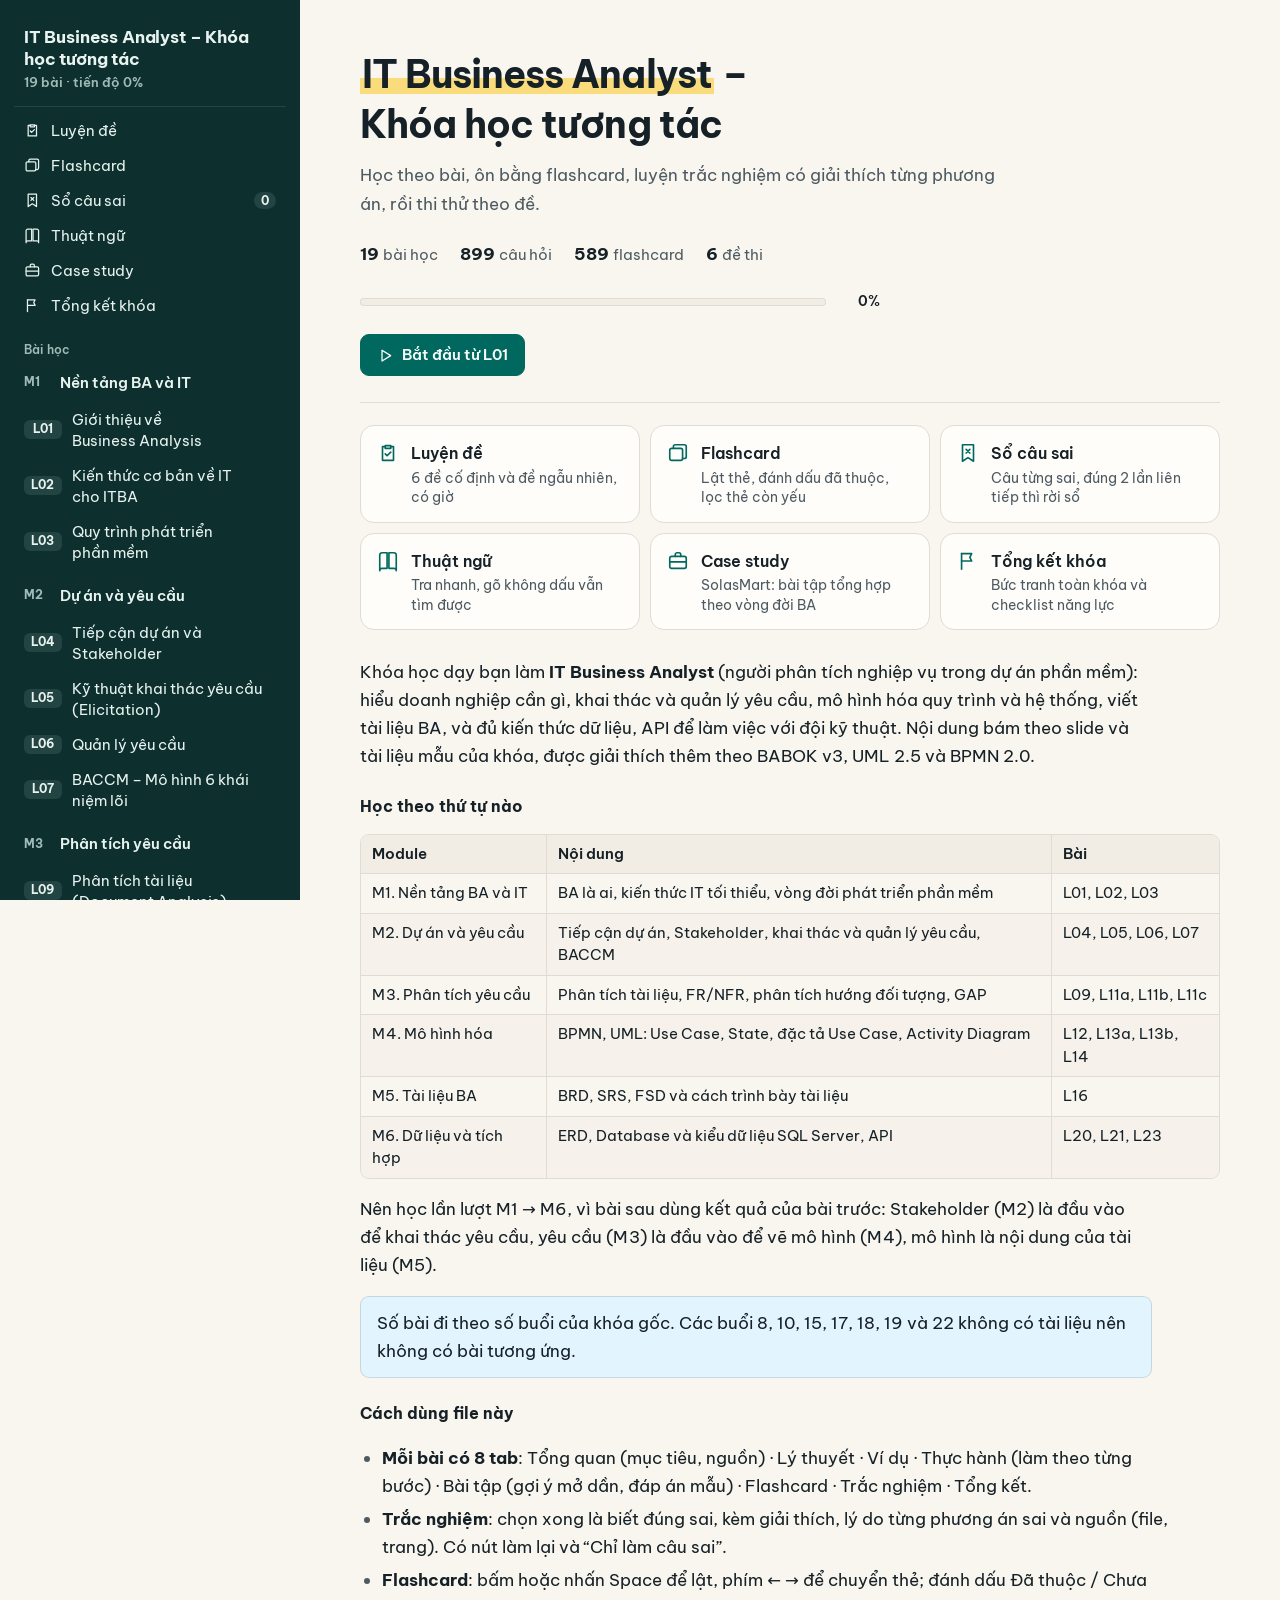
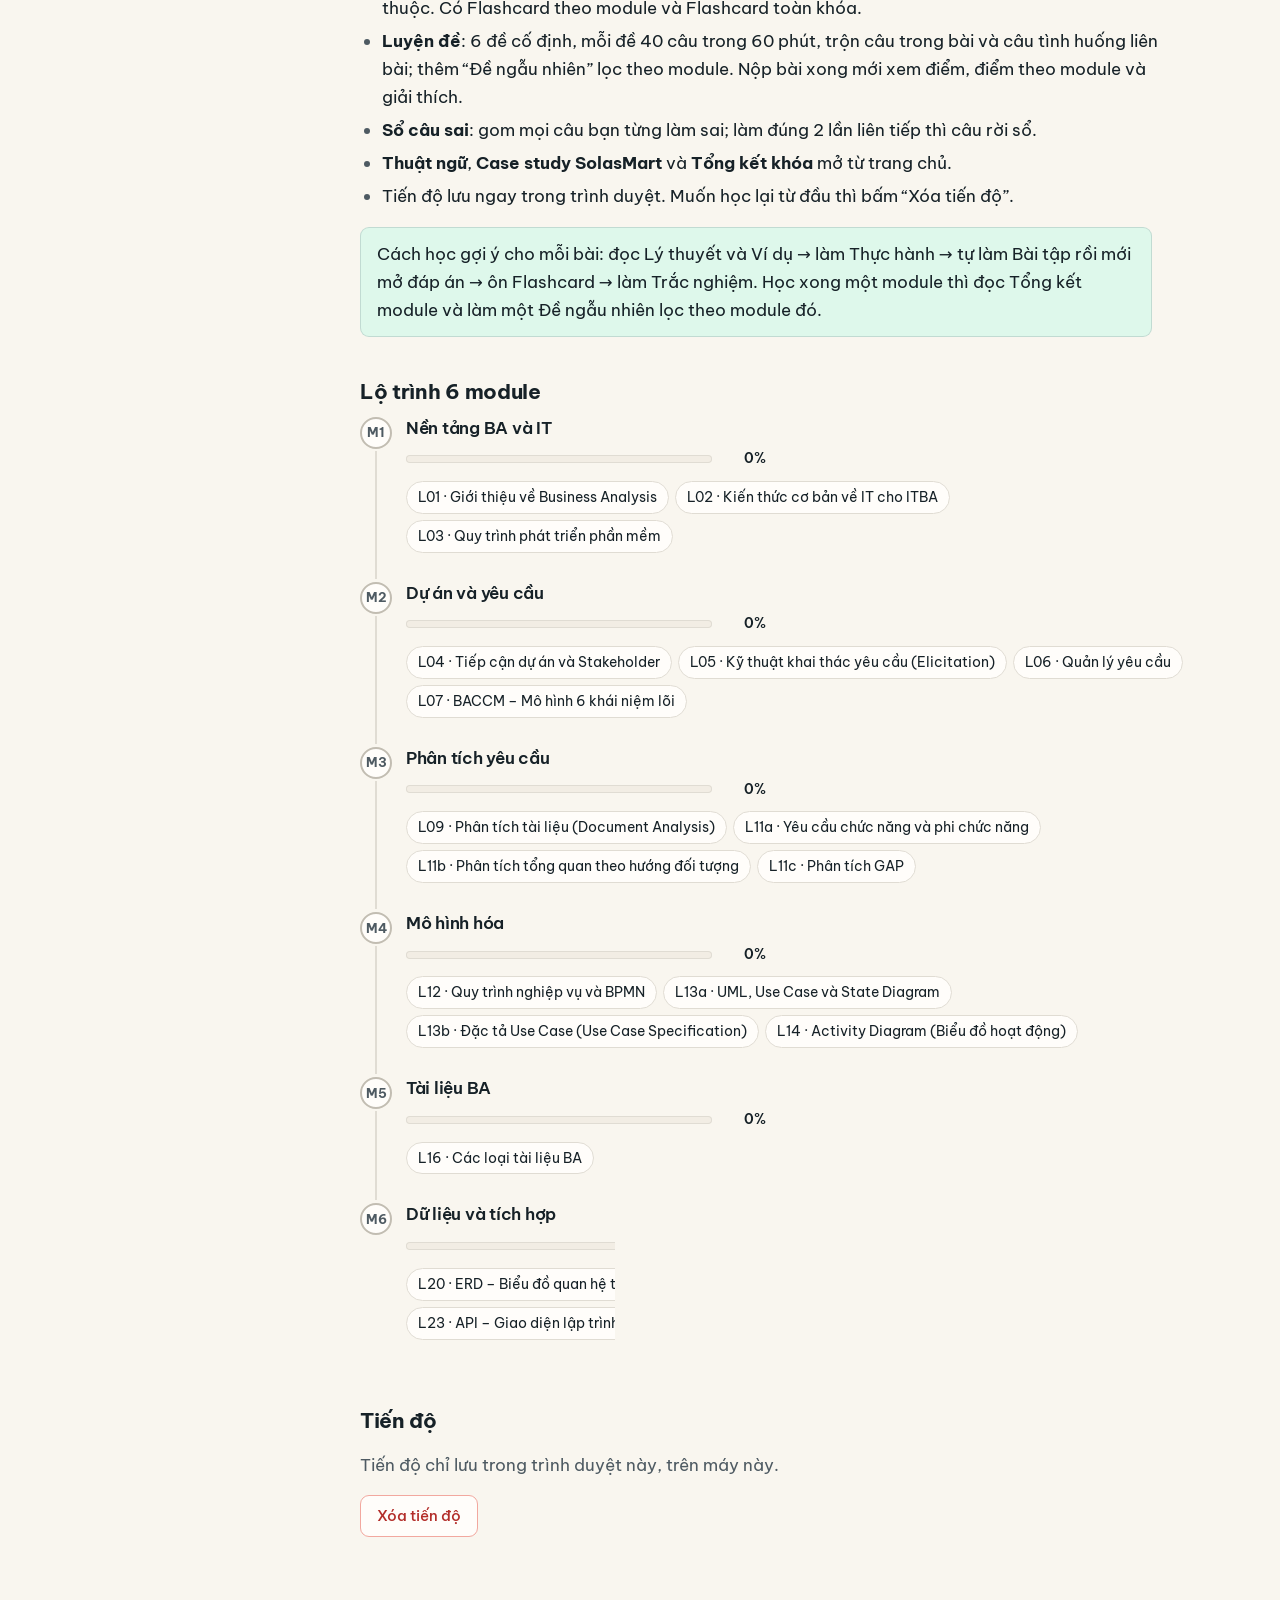
